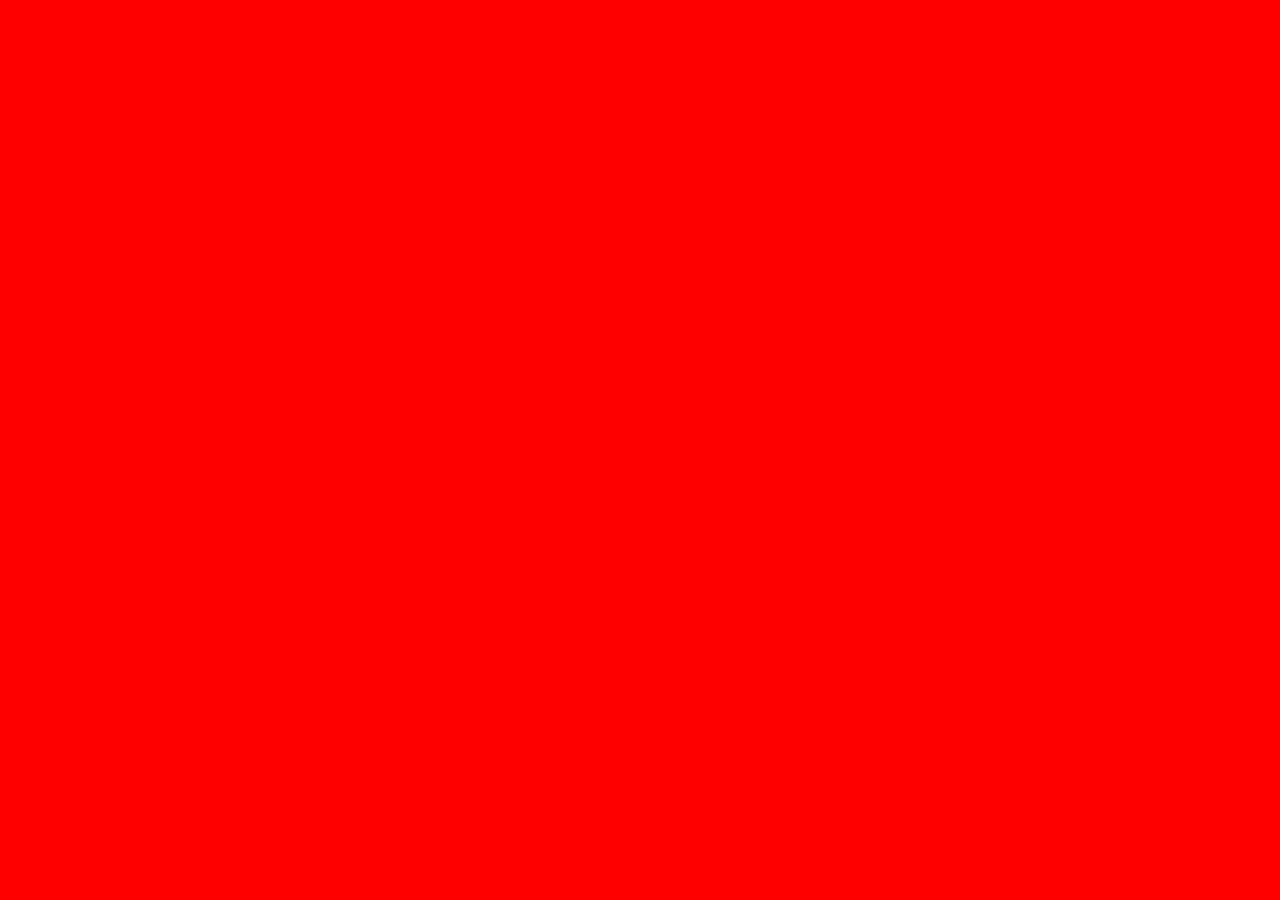
==== index.html @ bf5cf2c9 "Updates" ====
<html>
  <head>
    <meta charset="utf-8">
    <meta http-equiv="X-UA-Compatible" content="IE=edge">
    <meta name="viewport" content="width=device-width, initial-scale=1, minimal-ui">
    <title>Augmenting Masterpieces</title>

    <!-- Add to homescreen for Chrome on Android -->
    <meta name="mobile-web-app-capable" content="yes">
    <link rel="icon" sizes="196x196" href="images/touch/chrome-touch-icon-196x196.png">

    <!-- Add to homescreen for Safari on iOS -->
    <meta name="apple-mobile-web-app-capable" content="yes">
    <meta name="apple-mobile-web-app-status-bar-style" content="black">
    <meta name="apple-mobile-web-app-title" content="Web Starter Kit">

    <!-- Tile icon for Win8 (144x144 + tile color) -->
    <meta name="msapplication-TileImage" content="images/touch/ms-touch-icon-144x144-precomposed.png">
    <meta name="msapplication-TileColor" content="#3372DF">

    <!-- SEO: If your mobile URL is different from the desktop URL, add a canonical link to the desktop page https://developers.google.com/webmasters/smartphone-sites/feature-phones -->
    <!--
    <link rel="canonical" href="http://www.example.com/">
    -->

    <base href="/"></base>

    <!-- build:css styles/components/main.min.css -->
    <link rel="stylesheet" href="main.css">
    <!-- endbuild -->

  </head>
  <body ng-cloak ng-controller="AppCtrl as app" ng-app="cth">

    <!-- <header class="site-header">

class="container-fluid" ng-class="{'header-on-screen':app.showHeader}"


      <div class="navbar navbar-inverse navbar-static-top" role="navigation">
        <div class="container-fluid">
            <ul class="nav navbar-nav">
              
              <li ng-click="app.setFilter(tag.filter)" 
                  ng-repeat="tag in app.tags" 
                  ng-class="{active: tag.active}">
                  <a>{{tag.name}}</a>
              </li>

            </ul>
        </div>
      </div>
    
    </header> -->

    <main>
      <div ui-view autoscroll="false"></div>
    </main>

    <script src="vendor.js"></script>
    <script src="app.js"></script>

    <!-- build:js scripts/main.min.js -->

    <script>window.viewportUnitsBuggyfill.init();</script>

    <!-- endbuild -->


    <!-- Google Analytics: change UA-XXXXX-X to be your site's ID -->
    <script>
      (function(i,s,o,g,r,a,m){i['GoogleAnalyticsObject']=r;i[r]=i[r]||function(){
      (i[r].q=i[r].q||[]).push(arguments)},i[r].l=1*new Date();a=s.createElement(o),
      m=s.getElementsByTagName(o)[0];a.async=1;a.src=g;m.parentNode.insertBefore(a,m)
      })(window,document,'script','//www.google-analytics.com/analytics.js','ga');
      ga('create', 'UA-XXXXX-X');
      ga('send', 'pageview');
    </script>
  </body>
</html>
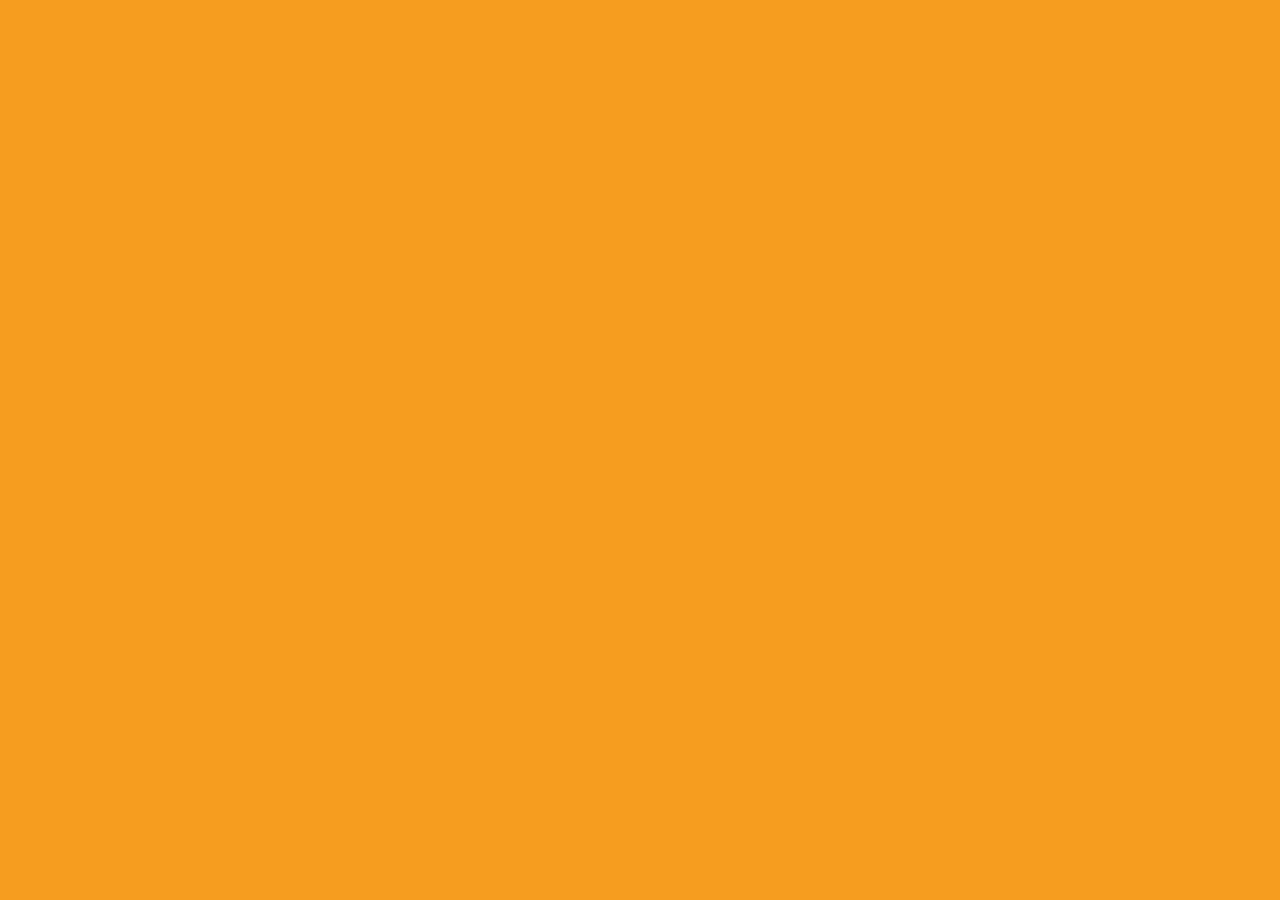
==== commit 6a19e10d: "Updates" ====
--- a/index.html
+++ b/index.html
@@ -32,27 +32,6 @@
   </head>
   <body ng-cloak ng-controller="AppCtrl as app" ng-app="cth">
 
-    <!-- <header class="site-header">
-
-class="container-fluid" ng-class="{'header-on-screen':app.showHeader}"
-
-
-      <div class="navbar navbar-inverse navbar-static-top" role="navigation">
-        <div class="container-fluid">
-            <ul class="nav navbar-nav">
-              
-              <li ng-click="app.setFilter(tag.filter)" 
-                  ng-repeat="tag in app.tags" 
-                  ng-class="{active: tag.active}">
-                  <a>{{tag.name}}</a>
-              </li>
-
-            </ul>
-        </div>
-      </div>
-    
-    </header> -->
-
     <main>
       <div ui-view autoscroll="false"></div>
     </main>
--- a/main.css
+++ b/main.css
@@ -0,0 +1 @@
+@font-face{font-family:misoregular;src:url(../fonts/miso-regular-webfont.eot);src:url(../fonts/miso-regular-webfont.eot?#iefix) format("embedded-opentype"),url(../fonts/miso-regular-webfont.woff2) format("woff2"),url(../fonts/miso-regular-webfont.woff) format("woff"),url(../fonts/miso-regular-webfont.ttf) format("truetype"),url(../fonts/miso-regular-webfont.svg#misoregular) format("svg");font-weight:400;font-style:normal}@font-face{font-family:deliciousroman;src:url(../fonts/delicious-roman-webfont.eot);src:url(../fonts/delicious-roman-webfont.eot?#iefix) format("embedded-opentype"),url(../fonts/delicious-roman-webfont.woff2) format("woff2"),url(../fonts/delicious-roman-webfont.woff) format("woff"),url(../fonts/delicious-roman-webfont.ttf) format("truetype"),url(../fonts/delicious-roman-webfont.svg#deliciousroman) format("svg");font-weight:400;font-style:normal}@font-face{font-family:misolight;src:url(../fonts/miso-light-webfont.eot);src:url(../fonts/miso-light-webfont.eot?#iefix) format("embedded-opentype"),url(../fonts/miso-light-webfont.woff2) format("woff2"),url(../fonts/miso-light-webfont.woff) format("woff"),url(../fonts/miso-light-webfont.ttf) format("truetype"),url(../fonts/miso-light-webfont.svg#misolight) format("svg");font-weight:400;font-style:normal}/*! normalize.css v3.0.1 | MIT License | git.io/normalize *//*! normalize.css v3.0.1 | MIT License | git.io/normalize */html{font-family:sans-serif;-ms-text-size-adjust:100%;-webkit-text-size-adjust:100%}body{margin:0}article,aside,details,figcaption,figure,footer,header,hgroup,main,nav,section,summary{display:block}audio,canvas,progress,video{display:inline-block;vertical-align:baseline}audio:not([controls]){display:none;height:0}[hidden],template{display:none}a{background:0 0}a:active,a:hover{outline:0}b,strong{font-weight:700}dfn{font-style:italic}h1{margin:.67em 0}mark{background:#ff0;color:#000}sub,sup{font-size:75%;line-height:0;position:relative;vertical-align:baseline}sup{top:-.5em}sub{bottom:-.25em}img{border:0}svg:not(:root){overflow:hidden}hr{-moz-box-sizing:content-box;box-sizing:content-box}pre{overflow:auto}code,kbd,pre,samp{font-size:1em}button,input,optgroup,select,textarea{color:inherit;font:inherit;margin:0}button{overflow:visible}button,select{text-transform:none}button,html input[type=button],input[type=reset],input[type=submit]{-webkit-appearance:button;cursor:pointer}button[disabled],html input[disabled]{cursor:default}button::-moz-focus-inner,input::-moz-focus-inner{border:0;padding:0}input[type=checkbox],input[type=radio]{box-sizing:border-box;padding:0}input[type=number]::-webkit-inner-spin-button,input[type=number]::-webkit-outer-spin-button{height:auto}input[type=search]::-webkit-search-cancel-button,input[type=search]::-webkit-search-decoration{-webkit-appearance:none}textarea{overflow:auto}optgroup{font-weight:700}table{border-collapse:collapse;border-spacing:0}td,th{padding:0}@media print{*{text-shadow:none!important;color:#000!important;background:0 0!important;box-shadow:none!important}a,a:visited{text-decoration:underline}a[href]:after{content:" (" attr(href) ")"}abbr[title]:after{content:" (" attr(title) ")"}a[href^="javascript:"]:after,a[href^="#"]:after{content:""}blockquote,pre{border:1px solid #999;page-break-inside:avoid}thead{display:table-header-group}img,tr{page-break-inside:avoid}img{max-width:100%!important}h2,h3,p{orphans:3;widows:3}h2,h3{page-break-after:avoid}select{background:#fff!important}.navbar{display:none}.table td,.table th{background-color:#fff!important}.btn>.caret,.dropup>.btn>.caret{border-top-color:#000!important}.label{border:1px solid #000}.table{border-collapse:collapse!important}.table-bordered td,.table-bordered th{border:1px solid #ddd!important}}@font-face{font-family:'Glyphicons Halflings';src:url(../fonts/bootstrap/glyphicons-halflings-regular.eot);src:url(../fonts/bootstrap/glyphicons-halflings-regular.eot?#iefix) format("embedded-opentype"),url(../fonts/bootstrap/glyphicons-halflings-regular.woff) format("woff"),url(../fonts/bootstrap/glyphicons-halflings-regular.ttf) format("truetype"),url(../fonts/bootstrap/glyphicons-halflings-regular.svg#glyphicons_halflingsregular) format("svg")}.glyphicon{position:relative;top:1px;display:inline-block;font-family:'Glyphicons Halflings';font-style:normal;font-weight:400;line-height:1;-webkit-font-smoothing:antialiased;-moz-osx-font-smoothing:grayscale}.glyphicon-asterisk:before{content:"\2a"}.glyphicon-plus:before{content:"\2b"}.glyphicon-euro:before{content:"\20ac"}.glyphicon-minus:before{content:"\2212"}.glyphicon-cloud:before{content:"\2601"}.glyphicon-envelope:before{content:"\2709"}.glyphicon-pencil:before{content:"\270f"}.glyphicon-glass:before{content:"\e001"}.glyphicon-music:before{content:"\e002"}.glyphicon-search:before{content:"\e003"}.glyphicon-heart:before{content:"\e005"}.glyphicon-star:before{content:"\e006"}.glyphicon-star-empty:before{content:"\e007"}.glyphicon-user:before{content:"\e008"}.glyphicon-film:before{content:"\e009"}.glyphicon-th-large:before{content:"\e010"}.glyphicon-th:before{content:"\e011"}.glyphicon-th-list:before{content:"\e012"}.glyphicon-ok:before{content:"\e013"}.glyphicon-remove:before{content:"\e014"}.glyphicon-zoom-in:before{content:"\e015"}.glyphicon-zoom-out:before{content:"\e016"}.glyphicon-off:before{content:"\e017"}.glyphicon-signal:before{content:"\e018"}.glyphicon-cog:before{content:"\e019"}.glyphicon-trash:before{content:"\e020"}.glyphicon-home:before{content:"\e021"}.glyphicon-file:before{content:"\e022"}.glyphicon-time:before{content:"\e023"}.glyphicon-road:before{content:"\e024"}.glyphicon-download-alt:before{content:"\e025"}.glyphicon-download:before{content:"\e026"}.glyphicon-upload:before{content:"\e027"}.glyphicon-inbox:before{content:"\e028"}.glyphicon-play-circle:before{content:"\e029"}.glyphicon-repeat:before{content:"\e030"}.glyphicon-refresh:before{content:"\e031"}.glyphicon-list-alt:before{content:"\e032"}.glyphicon-lock:before{content:"\e033"}.glyphicon-flag:before{content:"\e034"}.glyphicon-headphones:before{content:"\e035"}.glyphicon-volume-off:before{content:"\e036"}.glyphicon-volume-down:before{content:"\e037"}.glyphicon-volume-up:before{content:"\e038"}.glyphicon-qrcode:before{content:"\e039"}.glyphicon-barcode:before{content:"\e040"}.glyphicon-tag:before{content:"\e041"}.glyphicon-tags:before{content:"\e042"}.glyphicon-book:before{content:"\e043"}.glyphicon-bookmark:before{content:"\e044"}.glyphicon-print:before{content:"\e045"}.glyphicon-camera:before{content:"\e046"}.glyphicon-font:before{content:"\e047"}.glyphicon-bold:before{content:"\e048"}.glyphicon-italic:before{content:"\e049"}.glyphicon-text-height:before{content:"\e050"}.glyphicon-text-width:before{content:"\e051"}.glyphicon-align-left:before{content:"\e052"}.glyphicon-align-center:before{content:"\e053"}.glyphicon-align-right:before{content:"\e054"}.glyphicon-align-justify:before{content:"\e055"}.glyphicon-list:before{content:"\e056"}.glyphicon-indent-left:before{content:"\e057"}.glyphicon-indent-right:before{content:"\e058"}.glyphicon-facetime-video:before{content:"\e059"}.glyphicon-picture:before{content:"\e060"}.glyphicon-map-marker:before{content:"\e062"}.glyphicon-adjust:before{content:"\e063"}.glyphicon-tint:before{content:"\e064"}.glyphicon-edit:before{content:"\e065"}.glyphicon-share:before{content:"\e066"}.glyphicon-check:before{content:"\e067"}.glyphicon-move:before{content:"\e068"}.glyphicon-step-backward:before{content:"\e069"}.glyphicon-fast-backward:before{content:"\e070"}.glyphicon-backward:before{content:"\e071"}.glyphicon-play:before{content:"\e072"}.glyphicon-pause:before{content:"\e073"}.glyphicon-stop:before{content:"\e074"}.glyphicon-forward:before{content:"\e075"}.glyphicon-fast-forward:before{content:"\e076"}.glyphicon-step-forward:before{content:"\e077"}.glyphicon-eject:before{content:"\e078"}.glyphicon-chevron-left:before{content:"\e079"}.glyphicon-chevron-right:before{content:"\e080"}.glyphicon-plus-sign:before{content:"\e081"}.glyphicon-minus-sign:before{content:"\e082"}.glyphicon-remove-sign:before{content:"\e083"}.glyphicon-ok-sign:before{content:"\e084"}.glyphicon-question-sign:before{content:"\e085"}.glyphicon-info-sign:before{content:"\e086"}.glyphicon-screenshot:before{content:"\e087"}.glyphicon-remove-circle:before{content:"\e088"}.glyphicon-ok-circle:before{content:"\e089"}.glyphicon-ban-circle:before{content:"\e090"}.glyphicon-arrow-left:before{content:"\e091"}.glyphicon-arrow-right:before{content:"\e092"}.glyphicon-arrow-up:before{content:"\e093"}.glyphicon-arrow-down:before{content:"\e094"}.glyphicon-share-alt:before{content:"\e095"}.glyphicon-resize-full:before{content:"\e096"}.glyphicon-resize-small:before{content:"\e097"}.glyphicon-exclamation-sign:before{content:"\e101"}.glyphicon-gift:before{content:"\e102"}.glyphicon-leaf:before{content:"\e103"}.glyphicon-fire:before{content:"\e104"}.glyphicon-eye-open:before{content:"\e105"}.glyphicon-eye-close:before{content:"\e106"}.glyphicon-warning-sign:before{content:"\e107"}.glyphicon-plane:before{content:"\e108"}.glyphicon-calendar:before{content:"\e109"}.glyphicon-random:before{content:"\e110"}.glyphicon-comment:before{content:"\e111"}.glyphicon-magnet:before{content:"\e112"}.glyphicon-chevron-up:before{content:"\e113"}.glyphicon-chevron-down:before{content:"\e114"}.glyphicon-retweet:before{content:"\e115"}.glyphicon-shopping-cart:before{content:"\e116"}.glyphicon-folder-close:before{content:"\e117"}.glyphicon-folder-open:before{content:"\e118"}.glyphicon-resize-vertical:before{content:"\e119"}.glyphicon-resize-horizontal:before{content:"\e120"}.glyphicon-hdd:before{content:"\e121"}.glyphicon-bullhorn:before{content:"\e122"}.glyphicon-bell:before{content:"\e123"}.glyphicon-certificate:before{content:"\e124"}.glyphicon-thumbs-up:before{content:"\e125"}.glyphicon-thumbs-down:before{content:"\e126"}.glyphicon-hand-right:before{content:"\e127"}.glyphicon-hand-left:before{content:"\e128"}.glyphicon-hand-up:before{content:"\e129"}.glyphicon-hand-down:before{content:"\e130"}.glyphicon-circle-arrow-right:before{content:"\e131"}.glyphicon-circle-arrow-left:before{content:"\e132"}.glyphicon-circle-arrow-up:before{content:"\e133"}.glyphicon-circle-arrow-down:before{content:"\e134"}.glyphicon-globe:before{content:"\e135"}.glyphicon-wrench:before{content:"\e136"}.glyphicon-tasks:before{content:"\e137"}.glyphicon-filter:before{content:"\e138"}.glyphicon-briefcase:before{content:"\e139"}.glyphicon-fullscreen:before{content:"\e140"}.glyphicon-dashboard:before{content:"\e141"}.glyphicon-paperclip:before{content:"\e142"}.glyphicon-heart-empty:before{content:"\e143"}.glyphicon-link:before{content:"\e144"}.glyphicon-phone:before{content:"\e145"}.glyphicon-pushpin:before{content:"\e146"}.glyphicon-usd:before{content:"\e148"}.glyphicon-gbp:before{content:"\e149"}.glyphicon-sort:before{content:"\e150"}.glyphicon-sort-by-alphabet:before{content:"\e151"}.glyphicon-sort-by-alphabet-alt:before{content:"\e152"}.glyphicon-sort-by-order:before{content:"\e153"}.glyphicon-sort-by-order-alt:before{content:"\e154"}.glyphicon-sort-by-attributes:before{content:"\e155"}.glyphicon-sort-by-attributes-alt:before{content:"\e156"}.glyphicon-unchecked:before{content:"\e157"}.glyphicon-expand:before{content:"\e158"}.glyphicon-collapse-down:before{content:"\e159"}.glyphicon-collapse-up:before{content:"\e160"}.glyphicon-log-in:before{content:"\e161"}.glyphicon-flash:before{content:"\e162"}.glyphicon-log-out:before{content:"\e163"}.glyphicon-new-window:before{content:"\e164"}.glyphicon-record:before{content:"\e165"}.glyphicon-save:before{content:"\e166"}.glyphicon-open:before{content:"\e167"}.glyphicon-saved:before{content:"\e168"}.glyphicon-import:before{content:"\e169"}.glyphicon-export:before{content:"\e170"}.glyphicon-send:before{content:"\e171"}.glyphicon-floppy-disk:before{content:"\e172"}.glyphicon-floppy-saved:before{content:"\e173"}.glyphicon-floppy-remove:before{content:"\e174"}.glyphicon-floppy-save:before{content:"\e175"}.glyphicon-floppy-open:before{content:"\e176"}.glyphicon-credit-card:before{content:"\e177"}.glyphicon-transfer:before{content:"\e178"}.glyphicon-cutlery:before{content:"\e179"}.glyphicon-header:before{content:"\e180"}.glyphicon-compressed:before{content:"\e181"}.glyphicon-earphone:before{content:"\e182"}.glyphicon-phone-alt:before{content:"\e183"}.glyphicon-tower:before{content:"\e184"}.glyphicon-stats:before{content:"\e185"}.glyphicon-sd-video:before{content:"\e186"}.glyphicon-hd-video:before{content:"\e187"}.glyphicon-subtitles:before{content:"\e188"}.glyphicon-sound-stereo:before{content:"\e189"}.glyphicon-sound-dolby:before{content:"\e190"}.glyphicon-sound-5-1:before{content:"\e191"}.glyphicon-sound-6-1:before{content:"\e192"}.glyphicon-sound-7-1:before{content:"\e193"}.glyphicon-copyright-mark:before{content:"\e194"}.glyphicon-registration-mark:before{content:"\e195"}.glyphicon-cloud-download:before{content:"\e197"}.glyphicon-cloud-upload:before{content:"\e198"}.glyphicon-tree-conifer:before{content:"\e199"}.glyphicon-tree-deciduous:before{content:"\e200"}*,:after,:before{-webkit-box-sizing:border-box;-moz-box-sizing:border-box;box-sizing:border-box}html{font-size:10px;-webkit-tap-highlight-color:transparent}body{font-family:"Helvetica Neue",Helvetica,Arial,sans-serif;font-size:14px;line-height:1.6;color:#333}button,input,select,textarea{font-family:inherit;font-size:inherit;line-height:inherit}a{text-decoration:none}a:focus,a:hover{color:#2a6496;text-decoration:underline}a:focus{outline:dotted thin;outline:-webkit-focus-ring-color auto 5px;outline-offset:-2px}figure{margin:0}img{vertical-align:middle}.img-responsive{display:block;max-width:100%;height:auto}.img-rounded{border-radius:6px}.img-thumbnail{padding:4px;line-height:1.6;background-color:#fff;border:1px solid #ddd;border-radius:4px;-webkit-transition:all .2s ease-in-out;-o-transition:all .2s ease-in-out;transition:all .2s ease-in-out;display:inline-block;max-width:100%;height:auto}.img-circle{border-radius:50%}hr{margin-top:22px;margin-bottom:22px;border:0;border-top:1px solid #eee}.sr-only{position:absolute;width:1px;height:1px;margin:-1px;padding:0;overflow:hidden;clip:rect(0,0,0,0);border:0}.sr-only-focusable:active,.sr-only-focusable:focus{position:static;width:auto;height:auto;margin:0;overflow:visible;clip:auto}.h1,.h2,.h3,.h4,.h5,.h6,h1,h2,h3,h4,h5,h6{font-family:inherit;font-weight:500;line-height:1.1;color:inherit}.h1 .small,.h1 small,.h2 .small,.h2 small,.h3 .small,.h3 small,.h4 .small,.h4 small,.h5 .small,.h5 small,.h6 .small,.h6 small,h1 .small,h1 small,h2 .small,h2 small,h3 .small,h3 small,h4 .small,h4 small,h5 .small,h5 small,h6 .small,h6 small{font-weight:400;line-height:1;color:#777}.h1,.h2,.h3,h1,h2,h3{margin-top:22px;margin-bottom:11px}.h1 .small,.h1 small,.h2 .small,.h2 small,.h3 .small,.h3 small,h1 .small,h1 small,h2 .small,h2 small,h3 .small,h3 small{font-size:65%}.h4,.h5,.h6,h4,h5,h6{margin-top:11px;margin-bottom:11px}.h4 .small,.h4 small,.h5 .small,.h5 small,.h6 .small,.h6 small,h4 .small,h4 small,h5 .small,h5 small,h6 .small,h6 small{font-size:75%}.h1,h1{font-size:36px}.h2,h2{font-size:30px}.h3,h3{font-size:24px}.h4,h4{font-size:18px}.h5,h5{font-size:14px}.h6,h6{font-size:12px}p{margin:0 0 11px}.lead{margin-bottom:22px;font-size:16px;font-weight:300;line-height:1.4}@media (min-width:768px){.lead{font-size:21px}}.small,small{font-size:85%}cite{font-style:normal}.mark,mark{background-color:#fcf8e3;padding:.2em}.text-left{text-align:left}.text-right{text-align:right}.text-center{text-align:center}.text-justify{text-align:justify}.text-nowrap{white-space:nowrap}.text-lowercase{text-transform:lowercase}.text-uppercase{text-transform:uppercase}.text-capitalize{text-transform:capitalize}.text-muted{color:#777}.text-primary{color:#428bca}a.text-primary:hover{color:#3071a9}.text-success{color:#3c763d}a.text-success:hover{color:#2b542c}.text-info{color:#31708f}a.text-info:hover{color:#245269}.text-warning{color:#8a6d3b}a.text-warning:hover{color:#66512c}.text-danger{color:#a94442}a.text-danger:hover{color:#843534}.bg-primary{color:#fff;background-color:#428bca}a.bg-primary:hover{background-color:#3071a9}.bg-success{background-color:#dff0d8}a.bg-success:hover{background-color:#c1e2b3}.bg-info{background-color:#d9edf7}a.bg-info:hover{background-color:#afd9ee}.bg-warning{background-color:#fcf8e3}a.bg-warning:hover{background-color:#f7ecb5}.bg-danger{background-color:#f2dede}a.bg-danger:hover{background-color:#e4b9b9}.page-header{padding-bottom:10px;margin:44px 0 22px;border-bottom:1px solid #eee}ol,ul{margin-top:0;margin-bottom:11px}ol ol,ol ul,ul ol,ul ul{margin-bottom:0}.list-inline,.list-unstyled{padding-left:0;list-style:none}.list-inline{margin-left:-5px}.list-inline>li{display:inline-block;padding-left:5px;padding-right:5px}dl{margin-top:0;margin-bottom:22px}dd,dt{line-height:1.6}dt{font-weight:700}dd{margin-left:0}.dl-horizontal dd:after,.dl-horizontal dd:before{content:" ";display:table}.dl-horizontal dd:after{clear:both}@media (min-width:0){.dl-horizontal dt{float:left;width:160px;clear:left;text-align:right;overflow:hidden;text-overflow:ellipsis;white-space:nowrap}.dl-horizontal dd{margin-left:180px}}abbr[data-original-title],abbr[title]{cursor:help;border-bottom:1px dotted #777}.initialism{font-size:90%;text-transform:uppercase}blockquote{padding:11px 22px;margin:0 0 22px;font-size:17.5px;border-left:5px solid #eee}blockquote ol:last-child,blockquote p:last-child,blockquote ul:last-child{margin-bottom:0}blockquote .small,blockquote footer,blockquote small{display:block;font-size:80%;line-height:1.6;color:#777}blockquote .small:before,blockquote footer:before,blockquote small:before{content:'\2014 \00A0'}.blockquote-reverse,blockquote.pull-right{padding-right:15px;padding-left:0;border-right:5px solid #eee;border-left:0;text-align:right}.blockquote-reverse .small:before,.blockquote-reverse footer:before,.blockquote-reverse small:before,blockquote.pull-right .small:before,blockquote.pull-right footer:before,blockquote.pull-right small:before{content:''}.blockquote-reverse .small:after,.blockquote-reverse footer:after,.blockquote-reverse small:after,blockquote.pull-right .small:after,blockquote.pull-right footer:after,blockquote.pull-right small:after{content:'\00A0 \2014'}blockquote:after,blockquote:before{content:""}address{margin-bottom:22px;font-style:normal;line-height:1.6}code,kbd,pre,samp{font-family:Menlo,Monaco,Consolas,"Courier New",monospace}code{padding:2px 4px;font-size:90%;color:#c7254e;background-color:#f9f2f4;border-radius:4px}kbd{padding:2px 4px;font-size:90%;color:#fff;background-color:#333;border-radius:3px;box-shadow:inset 0 -1px 0 rgba(0,0,0,.25)}kbd kbd{padding:0;font-size:100%;box-shadow:none}pre{display:block;padding:10.5px;margin:0 0 11px;font-size:13px;line-height:1.6;word-break:break-all;word-wrap:break-word;color:#333;background-color:#f5f5f5;border:1px solid #ccc;border-radius:4px}pre code{padding:0;font-size:inherit;color:inherit;white-space:pre-wrap;background-color:transparent;border-radius:0}.pre-scrollable{max-height:340px;overflow-y:scroll}.container{margin-right:auto;margin-left:auto;padding-left:15px;padding-right:15px}.container:after,.container:before{content:" ";display:table}.container:after{clear:both}@media (min-width:768px){.container{width:750px}}@media (min-width:992px){.container{width:970px}}@media (min-width:1200px){.container{width:1170px}}.container-fluid{margin-right:auto;margin-left:auto;padding-left:15px;padding-right:15px}.container-fluid:after,.container-fluid:before{content:" ";display:table}.container-fluid:after{clear:both}.row{margin-left:-15px;margin-right:-15px}.row:after,.row:before{content:" ";display:table}.row:after{clear:both}.col-lg-1,.col-lg-10,.col-lg-11,.col-lg-12,.col-lg-2,.col-lg-3,.col-lg-4,.col-lg-5,.col-lg-6,.col-lg-7,.col-lg-8,.col-lg-9,.col-md-1,.col-md-10,.col-md-11,.col-md-12,.col-md-2,.col-md-3,.col-md-4,.col-md-5,.col-md-6,.col-md-7,.col-md-8,.col-md-9,.col-sm-1,.col-sm-10,.col-sm-11,.col-sm-12,.col-sm-2,.col-sm-3,.col-sm-4,.col-sm-5,.col-sm-6,.col-sm-7,.col-sm-8,.col-sm-9,.col-xs-1,.col-xs-10,.col-xs-11,.col-xs-12,.col-xs-2,.col-xs-3,.col-xs-4,.col-xs-5,.col-xs-6,.col-xs-7,.col-xs-8,.col-xs-9{position:relative;min-height:1px;padding-left:15px;padding-right:15px}.col-xs-1,.col-xs-10,.col-xs-11,.col-xs-12,.col-xs-2,.col-xs-3,.col-xs-4,.col-xs-5,.col-xs-6,.col-xs-7,.col-xs-8,.col-xs-9{float:left}.col-xs-1{width:8.33333%}.col-xs-2{width:16.66667%}.col-xs-3{width:25%}.col-xs-4{width:33.33333%}.col-xs-5{width:41.66667%}.col-xs-6{width:50%}.col-xs-7{width:58.33333%}.col-xs-8{width:66.66667%}.col-xs-9{width:75%}.col-xs-10{width:83.33333%}.col-xs-11{width:91.66667%}.col-xs-12{width:100%}.col-xs-pull-0{right:auto}.col-xs-pull-1{right:8.33333%}.col-xs-pull-2{right:16.66667%}.col-xs-pull-3{right:25%}.col-xs-pull-4{right:33.33333%}.col-xs-pull-5{right:41.66667%}.col-xs-pull-6{right:50%}.col-xs-pull-7{right:58.33333%}.col-xs-pull-8{right:66.66667%}.col-xs-pull-9{right:75%}.col-xs-pull-10{right:83.33333%}.col-xs-pull-11{right:91.66667%}.col-xs-pull-12{right:100%}.col-xs-push-0{left:auto}.col-xs-push-1{left:8.33333%}.col-xs-push-2{left:16.66667%}.col-xs-push-3{left:25%}.col-xs-push-4{left:33.33333%}.col-xs-push-5{left:41.66667%}.col-xs-push-6{left:50%}.col-xs-push-7{left:58.33333%}.col-xs-push-8{left:66.66667%}.col-xs-push-9{left:75%}.col-xs-push-10{left:83.33333%}.col-xs-push-11{left:91.66667%}.col-xs-push-12{left:100%}.col-xs-offset-0{margin-left:0}.col-xs-offset-1{margin-left:8.33333%}.col-xs-offset-2{margin-left:16.66667%}.col-xs-offset-3{margin-left:25%}.col-xs-offset-4{margin-left:33.33333%}.col-xs-offset-5{margin-left:41.66667%}.col-xs-offset-6{margin-left:50%}.col-xs-offset-7{margin-left:58.33333%}.col-xs-offset-8{margin-left:66.66667%}.col-xs-offset-9{margin-left:75%}.col-xs-offset-10{margin-left:83.33333%}.col-xs-offset-11{margin-left:91.66667%}.col-xs-offset-12{margin-left:100%}@media (min-width:768px){.col-sm-1,.col-sm-10,.col-sm-11,.col-sm-12,.col-sm-2,.col-sm-3,.col-sm-4,.col-sm-5,.col-sm-6,.col-sm-7,.col-sm-8,.col-sm-9{float:left}.col-sm-1{width:8.33333%}.col-sm-2{width:16.66667%}.col-sm-3{width:25%}.col-sm-4{width:33.33333%}.col-sm-5{width:41.66667%}.col-sm-6{width:50%}.col-sm-7{width:58.33333%}.col-sm-8{width:66.66667%}.col-sm-9{width:75%}.col-sm-10{width:83.33333%}.col-sm-11{width:91.66667%}.col-sm-12{width:100%}.col-sm-pull-0{right:auto}.col-sm-pull-1{right:8.33333%}.col-sm-pull-2{right:16.66667%}.col-sm-pull-3{right:25%}.col-sm-pull-4{right:33.33333%}.col-sm-pull-5{right:41.66667%}.col-sm-pull-6{right:50%}.col-sm-pull-7{right:58.33333%}.col-sm-pull-8{right:66.66667%}.col-sm-pull-9{right:75%}.col-sm-pull-10{right:83.33333%}.col-sm-pull-11{right:91.66667%}.col-sm-pull-12{right:100%}.col-sm-push-0{left:auto}.col-sm-push-1{left:8.33333%}.col-sm-push-2{left:16.66667%}.col-sm-push-3{left:25%}.col-sm-push-4{left:33.33333%}.col-sm-push-5{left:41.66667%}.col-sm-push-6{left:50%}.col-sm-push-7{left:58.33333%}.col-sm-push-8{left:66.66667%}.col-sm-push-9{left:75%}.col-sm-push-10{left:83.33333%}.col-sm-push-11{left:91.66667%}.col-sm-push-12{left:100%}.col-sm-offset-0{margin-left:0}.col-sm-offset-1{margin-left:8.33333%}.col-sm-offset-2{margin-left:16.66667%}.col-sm-offset-3{margin-left:25%}.col-sm-offset-4{margin-left:33.33333%}.col-sm-offset-5{margin-left:41.66667%}.col-sm-offset-6{margin-left:50%}.col-sm-offset-7{margin-left:58.33333%}.col-sm-offset-8{margin-left:66.66667%}.col-sm-offset-9{margin-left:75%}.col-sm-offset-10{margin-left:83.33333%}.col-sm-offset-11{margin-left:91.66667%}.col-sm-offset-12{margin-left:100%}}@media (min-width:992px){.col-md-1,.col-md-10,.col-md-11,.col-md-12,.col-md-2,.col-md-3,.col-md-4,.col-md-5,.col-md-6,.col-md-7,.col-md-8,.col-md-9{float:left}.col-md-1{width:8.33333%}.col-md-2{width:16.66667%}.col-md-3{width:25%}.col-md-4{width:33.33333%}.col-md-5{width:41.66667%}.col-md-6{width:50%}.col-md-7{width:58.33333%}.col-md-8{width:66.66667%}.col-md-9{width:75%}.col-md-10{width:83.33333%}.col-md-11{width:91.66667%}.col-md-12{width:100%}.col-md-pull-0{right:auto}.col-md-pull-1{right:8.33333%}.col-md-pull-2{right:16.66667%}.col-md-pull-3{right:25%}.col-md-pull-4{right:33.33333%}.col-md-pull-5{right:41.66667%}.col-md-pull-6{right:50%}.col-md-pull-7{right:58.33333%}.col-md-pull-8{right:66.66667%}.col-md-pull-9{right:75%}.col-md-pull-10{right:83.33333%}.col-md-pull-11{right:91.66667%}.col-md-pull-12{right:100%}.col-md-push-0{left:auto}.col-md-push-1{left:8.33333%}.col-md-push-2{left:16.66667%}.col-md-push-3{left:25%}.col-md-push-4{left:33.33333%}.col-md-push-5{left:41.66667%}.col-md-push-6{left:50%}.col-md-push-7{left:58.33333%}.col-md-push-8{left:66.66667%}.col-md-push-9{left:75%}.col-md-push-10{left:83.33333%}.col-md-push-11{left:91.66667%}.col-md-push-12{left:100%}.col-md-offset-0{margin-left:0}.col-md-offset-1{margin-left:8.33333%}.col-md-offset-2{margin-left:16.66667%}.col-md-offset-3{margin-left:25%}.col-md-offset-4{margin-left:33.33333%}.col-md-offset-5{margin-left:41.66667%}.col-md-offset-6{margin-left:50%}.col-md-offset-7{margin-left:58.33333%}.col-md-offset-8{margin-left:66.66667%}.col-md-offset-9{margin-left:75%}.col-md-offset-10{margin-left:83.33333%}.col-md-offset-11{margin-left:91.66667%}.col-md-offset-12{margin-left:100%}}@media (min-width:1200px){.col-lg-1,.col-lg-10,.col-lg-11,.col-lg-12,.col-lg-2,.col-lg-3,.col-lg-4,.col-lg-5,.col-lg-6,.col-lg-7,.col-lg-8,.col-lg-9{float:left}.col-lg-1{width:8.33333%}.col-lg-2{width:16.66667%}.col-lg-3{width:25%}.col-lg-4{width:33.33333%}.col-lg-5{width:41.66667%}.col-lg-6{width:50%}.col-lg-7{width:58.33333%}.col-lg-8{width:66.66667%}.col-lg-9{width:75%}.col-lg-10{width:83.33333%}.col-lg-11{width:91.66667%}.col-lg-12{width:100%}.col-lg-pull-0{right:auto}.col-lg-pull-1{right:8.33333%}.col-lg-pull-2{right:16.66667%}.col-lg-pull-3{right:25%}.col-lg-pull-4{right:33.33333%}.col-lg-pull-5{right:41.66667%}.col-lg-pull-6{right:50%}.col-lg-pull-7{right:58.33333%}.col-lg-pull-8{right:66.66667%}.col-lg-pull-9{right:75%}.col-lg-pull-10{right:83.33333%}.col-lg-pull-11{right:91.66667%}.col-lg-pull-12{right:100%}.col-lg-push-0{left:auto}.col-lg-push-1{left:8.33333%}.col-lg-push-2{left:16.66667%}.col-lg-push-3{left:25%}.col-lg-push-4{left:33.33333%}.col-lg-push-5{left:41.66667%}.col-lg-push-6{left:50%}.col-lg-push-7{left:58.33333%}.col-lg-push-8{left:66.66667%}.col-lg-push-9{left:75%}.col-lg-push-10{left:83.33333%}.col-lg-push-11{left:91.66667%}.col-lg-push-12{left:100%}.col-lg-offset-0{margin-left:0}.col-lg-offset-1{margin-left:8.33333%}.col-lg-offset-2{margin-left:16.66667%}.col-lg-offset-3{margin-left:25%}.col-lg-offset-4{margin-left:33.33333%}.col-lg-offset-5{margin-left:41.66667%}.col-lg-offset-6{margin-left:50%}.col-lg-offset-7{margin-left:58.33333%}.col-lg-offset-8{margin-left:66.66667%}.col-lg-offset-9{margin-left:75%}.col-lg-offset-10{margin-left:83.33333%}.col-lg-offset-11{margin-left:91.66667%}.col-lg-offset-12{margin-left:100%}}table{background-color:transparent}th{text-align:left}.table{width:100%;max-width:100%;margin-bottom:22px}.table>tbody>tr>td,.table>tbody>tr>th,.table>tfoot>tr>td,.table>tfoot>tr>th,.table>thead>tr>td,.table>thead>tr>th{padding:8px;line-height:1.6;vertical-align:top;border-top:1px solid #ddd}.table>thead>tr>th{vertical-align:bottom;border-bottom:2px solid #ddd}.table>caption+thead>tr:first-child>td,.table>caption+thead>tr:first-child>th,.table>colgroup+thead>tr:first-child>td,.table>colgroup+thead>tr:first-child>th,.table>thead:first-child>tr:first-child>td,.table>thead:first-child>tr:first-child>th{border-top:0}.table>tbody+tbody{border-top:2px solid #ddd}.table .table{background-color:#fff}.table-condensed>tbody>tr>td,.table-condensed>tbody>tr>th,.table-condensed>tfoot>tr>td,.table-condensed>tfoot>tr>th,.table-condensed>thead>tr>td,.table-condensed>thead>tr>th{padding:5px}.table-bordered,.table-bordered>tbody>tr>td,.table-bordered>tbody>tr>th,.table-bordered>tfoot>tr>td,.table-bordered>tfoot>tr>th,.table-bordered>thead>tr>td,.table-bordered>thead>tr>th{border:1px solid #ddd}.table-bordered>thead>tr>td,.table-bordered>thead>tr>th{border-bottom-width:2px}.table-striped>tbody>tr:nth-child(odd)>td,.table-striped>tbody>tr:nth-child(odd)>th{background-color:#f9f9f9}.table-hover>tbody>tr:hover>td,.table-hover>tbody>tr:hover>th{background-color:#f5f5f5}table col[class*=col-]{position:static;float:none;display:table-column}table td[class*=col-],table th[class*=col-]{position:static;float:none;display:table-cell}.table>tbody>tr.active>td,.table>tbody>tr.active>th,.table>tbody>tr>td.active,.table>tbody>tr>th.active,.table>tfoot>tr.active>td,.table>tfoot>tr.active>th,.table>tfoot>tr>td.active,.table>tfoot>tr>th.active,.table>thead>tr.active>td,.table>thead>tr.active>th,.table>thead>tr>td.active,.table>thead>tr>th.active{background-color:#f5f5f5}.table-hover>tbody>tr.active:hover>td,.table-hover>tbody>tr.active:hover>th,.table-hover>tbody>tr:hover>.active,.table-hover>tbody>tr>td.active:hover,.table-hover>tbody>tr>th.active:hover{background-color:#e8e8e8}.table>tbody>tr.success>td,.table>tbody>tr.success>th,.table>tbody>tr>td.success,.table>tbody>tr>th.success,.table>tfoot>tr.success>td,.table>tfoot>tr.success>th,.table>tfoot>tr>td.success,.table>tfoot>tr>th.success,.table>thead>tr.success>td,.table>thead>tr.success>th,.table>thead>tr>td.success,.table>thead>tr>th.success{background-color:#dff0d8}.table-hover>tbody>tr.success:hover>td,.table-hover>tbody>tr.success:hover>th,.table-hover>tbody>tr:hover>.success,.table-hover>tbody>tr>td.success:hover,.table-hover>tbody>tr>th.success:hover{background-color:#d0e9c6}.table>tbody>tr.info>td,.table>tbody>tr.info>th,.table>tbody>tr>td.info,.table>tbody>tr>th.info,.table>tfoot>tr.info>td,.table>tfoot>tr.info>th,.table>tfoot>tr>td.info,.table>tfoot>tr>th.info,.table>thead>tr.info>td,.table>thead>tr.info>th,.table>thead>tr>td.info,.table>thead>tr>th.info{background-color:#d9edf7}.table-hover>tbody>tr.info:hover>td,.table-hover>tbody>tr.info:hover>th,.table-hover>tbody>tr:hover>.info,.table-hover>tbody>tr>td.info:hover,.table-hover>tbody>tr>th.info:hover{background-color:#c4e3f3}.table>tbody>tr.warning>td,.table>tbody>tr.warning>th,.table>tbody>tr>td.warning,.table>tbody>tr>th.warning,.table>tfoot>tr.warning>td,.table>tfoot>tr.warning>th,.table>tfoot>tr>td.warning,.table>tfoot>tr>th.warning,.table>thead>tr.warning>td,.table>thead>tr.warning>th,.table>thead>tr>td.warning,.table>thead>tr>th.warning{background-color:#fcf8e3}.table-hover>tbody>tr.warning:hover>td,.table-hover>tbody>tr.warning:hover>th,.table-hover>tbody>tr:hover>.warning,.table-hover>tbody>tr>td.warning:hover,.table-hover>tbody>tr>th.warning:hover{background-color:#faf2cc}.table>tbody>tr.danger>td,.table>tbody>tr.danger>th,.table>tbody>tr>td.danger,.table>tbody>tr>th.danger,.table>tfoot>tr.danger>td,.table>tfoot>tr.danger>th,.table>tfoot>tr>td.danger,.table>tfoot>tr>th.danger,.table>thead>tr.danger>td,.table>thead>tr.danger>th,.table>thead>tr>td.danger,.table>thead>tr>th.danger{background-color:#f2dede}.table-hover>tbody>tr.danger:hover>td,.table-hover>tbody>tr.danger:hover>th,.table-hover>tbody>tr:hover>.danger,.table-hover>tbody>tr>td.danger:hover,.table-hover>tbody>tr>th.danger:hover{background-color:#ebcccc}@media screen and (max-width:767px){.table-responsive{width:100%;margin-bottom:16.5px;overflow-y:hidden;overflow-x:auto;-ms-overflow-style:-ms-autohiding-scrollbar;border:1px solid #ddd;-webkit-overflow-scrolling:touch}.table-responsive>.table{margin-bottom:0}.table-responsive>.table>tbody>tr>td,.table-responsive>.table>tbody>tr>th,.table-responsive>.table>tfoot>tr>td,.table-responsive>.table>tfoot>tr>th,.table-responsive>.table>thead>tr>td,.table-responsive>.table>thead>tr>th{white-space:nowrap}.table-responsive>.table-bordered{border:0}.table-responsive>.table-bordered>tbody>tr>td:first-child,.table-responsive>.table-bordered>tbody>tr>th:first-child,.table-responsive>.table-bordered>tfoot>tr>td:first-child,.table-responsive>.table-bordered>tfoot>tr>th:first-child,.table-responsive>.table-bordered>thead>tr>td:first-child,.table-responsive>.table-bordered>thead>tr>th:first-child{border-left:0}.table-responsive>.table-bordered>tbody>tr>td:last-child,.table-responsive>.table-bordered>tbody>tr>th:last-child,.table-responsive>.table-bordered>tfoot>tr>td:last-child,.table-responsive>.table-bordered>tfoot>tr>th:last-child,.table-responsive>.table-bordered>thead>tr>td:last-child,.table-responsive>.table-bordered>thead>tr>th:last-child{border-right:0}.table-responsive>.table-bordered>tbody>tr:last-child>td,.table-responsive>.table-bordered>tbody>tr:last-child>th,.table-responsive>.table-bordered>tfoot>tr:last-child>td,.table-responsive>.table-bordered>tfoot>tr:last-child>th{border-bottom:0}}fieldset{padding:0;margin:0;border:0;min-width:0}legend{display:block;width:100%;padding:0;margin-bottom:22px;font-size:21px;line-height:inherit;color:#333;border:0;border-bottom:1px solid #e5e5e5}label{display:inline-block;max-width:100%;margin-bottom:5px;font-weight:700}input[type=search]{-webkit-box-sizing:border-box;-moz-box-sizing:border-box;box-sizing:border-box}input[type=checkbox],input[type=radio]{margin:4px 0 0;line-height:normal}input[type=file]{display:block}input[type=range]{display:block;width:100%}select[multiple],select[size]{height:auto}input[type=checkbox]:focus,input[type=file]:focus,input[type=radio]:focus{outline:dotted thin;outline:-webkit-focus-ring-color auto 5px;outline-offset:-2px}output{display:block;padding-top:7px;font-size:14px;line-height:1.6;color:#555}.form-control{display:block;width:100%;height:36px;padding:6px 12px;font-size:14px;line-height:1.6;color:#555;background-color:#fff;background-image:none;border:1px solid #ccc;border-radius:4px;-webkit-box-shadow:inset 0 1px 1px rgba(0,0,0,.075);box-shadow:inset 0 1px 1px rgba(0,0,0,.075);-webkit-transition:border-color ease-in-out .15s,box-shadow ease-in-out .15s;-o-transition:border-color ease-in-out .15s,box-shadow ease-in-out .15s;transition:border-color ease-in-out .15s,box-shadow ease-in-out .15s}.form-control:focus{border-color:#66afe9;outline:0;-webkit-box-shadow:inset 0 1px 1px rgba(0,0,0,.075),0 0 8px rgba(102,175,233,.6);box-shadow:inset 0 1px 1px rgba(0,0,0,.075),0 0 8px rgba(102,175,233,.6)}.form-control::-moz-placeholder{color:#777;opacity:1}.form-control:-ms-input-placeholder{color:#777}.form-control::-webkit-input-placeholder{color:#777}.form-control[disabled],.form-control[readonly],fieldset[disabled] .form-control{cursor:not-allowed;background-color:#eee;opacity:1}textarea.form-control{height:auto}input[type=search]{-webkit-appearance:none}input[type=date],input[type=datetime-local],input[type=month],input[type=time]{line-height:36px;line-height:1.6 \0}.form-horizontal .form-group-sm input[type=date].form-control,.form-horizontal .form-group-sm input[type=datetime-local].form-control,.form-horizontal .form-group-sm input[type=month].form-control,.form-horizontal .form-group-sm input[type=time].form-control,.input-group-sm>.input-group-btn>input[type=date].btn,.input-group-sm>.input-group-btn>input[type=datetime-local].btn,.input-group-sm>.input-group-btn>input[type=month].btn,.input-group-sm>.input-group-btn>input[type=time].btn,.input-group-sm>input[type=date].form-control,.input-group-sm>input[type=date].input-group-addon,.input-group-sm>input[type=datetime-local].form-control,.input-group-sm>input[type=datetime-local].input-group-addon,.input-group-sm>input[type=month].form-control,.input-group-sm>input[type=month].input-group-addon,.input-group-sm>input[type=time].form-control,.input-group-sm>input[type=time].input-group-addon,input[type=date].input-sm,input[type=datetime-local].input-sm,input[type=month].input-sm,input[type=time].input-sm{line-height:30px}.form-horizontal .form-group-lg input[type=date].form-control,.form-horizontal .form-group-lg input[type=datetime-local].form-control,.form-horizontal .form-group-lg input[type=month].form-control,.form-horizontal .form-group-lg input[type=time].form-control,.input-group-lg>.input-group-btn>input[type=date].btn,.input-group-lg>.input-group-btn>input[type=datetime-local].btn,.input-group-lg>.input-group-btn>input[type=month].btn,.input-group-lg>.input-group-btn>input[type=time].btn,.input-group-lg>input[type=date].form-control,.input-group-lg>input[type=date].input-group-addon,.input-group-lg>input[type=datetime-local].form-control,.input-group-lg>input[type=datetime-local].input-group-addon,.input-group-lg>input[type=month].form-control,.input-group-lg>input[type=month].input-group-addon,.input-group-lg>input[type=time].form-control,.input-group-lg>input[type=time].input-group-addon,input[type=date].input-lg,input[type=datetime-local].input-lg,input[type=month].input-lg,input[type=time].input-lg{line-height:46px}.form-group{margin-bottom:15px}.checkbox,.radio{position:relative;display:block;min-height:22px;margin-top:10px;margin-bottom:10px}.checkbox label,.radio label{padding-left:20px;margin-bottom:0;font-weight:400;cursor:pointer}.checkbox input[type=checkbox],.checkbox-inline input[type=checkbox],.radio input[type=radio],.radio-inline input[type=radio]{position:absolute;margin-left:-20px}.checkbox+.checkbox,.radio+.radio{margin-top:-5px}.checkbox-inline,.radio-inline{display:inline-block;padding-left:20px;margin-bottom:0;vertical-align:middle;font-weight:400;cursor:pointer}.checkbox-inline+.checkbox-inline,.radio-inline+.radio-inline{margin-top:0;margin-left:10px}.checkbox-inline.disabled,.checkbox.disabled label,.radio-inline.disabled,.radio.disabled label,fieldset[disabled] .checkbox label,fieldset[disabled] .checkbox-inline,fieldset[disabled] .radio label,fieldset[disabled] .radio-inline,fieldset[disabled] input[type=checkbox],fieldset[disabled] input[type=radio],input[type=checkbox].disabled,input[type=checkbox][disabled],input[type=radio].disabled,input[type=radio][disabled]{cursor:not-allowed}.form-control-static{padding-top:7px;padding-bottom:7px;margin-bottom:0}.form-control-static.input-lg,.form-control-static.input-sm,.form-horizontal .form-group-lg .form-control-static.form-control,.form-horizontal .form-group-sm .form-control-static.form-control,.input-group-lg>.form-control-static.form-control,.input-group-lg>.form-control-static.input-group-addon,.input-group-lg>.input-group-btn>.form-control-static.btn,.input-group-sm>.form-control-static.form-control,.input-group-sm>.form-control-static.input-group-addon,.input-group-sm>.input-group-btn>.form-control-static.btn{padding-left:0;padding-right:0}.form-horizontal .form-group-sm .form-control,.input-group-sm>.form-control,.input-group-sm>.input-group-addon,.input-group-sm>.input-group-btn>.btn,.input-sm{height:30px;padding:5px 10px;font-size:12px;line-height:1.5;border-radius:3px}.form-horizontal .form-group-sm select.form-control,.input-group-sm>.input-group-btn>select.btn,.input-group-sm>select.form-control,.input-group-sm>select.input-group-addon,select.input-sm{height:30px;line-height:30px}.form-horizontal .form-group-sm select[multiple].form-control,.form-horizontal .form-group-sm textarea.form-control,.input-group-sm>.input-group-btn>select[multiple].btn,.input-group-sm>.input-group-btn>textarea.btn,.input-group-sm>select[multiple].form-control,.input-group-sm>select[multiple].input-group-addon,.input-group-sm>textarea.form-control,.input-group-sm>textarea.input-group-addon,select[multiple].input-sm,textarea.input-sm{height:auto}.form-horizontal .form-group-lg .form-control,.input-group-lg>.form-control,.input-group-lg>.input-group-addon,.input-group-lg>.input-group-btn>.btn,.input-lg{height:46px;padding:10px 16px;font-size:18px;line-height:1.33;border-radius:6px}.form-horizontal .form-group-lg select.form-control,.input-group-lg>.input-group-btn>select.btn,.input-group-lg>select.form-control,.input-group-lg>select.input-group-addon,select.input-lg{height:46px;line-height:46px}.form-horizontal .form-group-lg select[multiple].form-control,.form-horizontal .form-group-lg textarea.form-control,.input-group-lg>.input-group-btn>select[multiple].btn,.input-group-lg>.input-group-btn>textarea.btn,.input-group-lg>select[multiple].form-control,.input-group-lg>select[multiple].input-group-addon,.input-group-lg>textarea.form-control,.input-group-lg>textarea.input-group-addon,select[multiple].input-lg,textarea.input-lg{height:auto}.has-feedback{position:relative}.has-feedback .form-control{padding-right:45px}.form-control-feedback{position:absolute;top:27px;right:0;z-index:2;display:block;width:36px;height:36px;line-height:36px;text-align:center}.form-horizontal .form-group-lg .form-control+.form-control-feedback,.input-group-lg>.form-control+.form-control-feedback,.input-group-lg>.input-group-addon+.form-control-feedback,.input-group-lg>.input-group-btn>.btn+.form-control-feedback,.input-lg+.form-control-feedback{width:46px;height:46px;line-height:46px}.form-horizontal .form-group-sm .form-control+.form-control-feedback,.input-group-sm>.form-control+.form-control-feedback,.input-group-sm>.input-group-addon+.form-control-feedback,.input-group-sm>.input-group-btn>.btn+.form-control-feedback,.input-sm+.form-control-feedback{width:30px;height:30px;line-height:30px}.has-success .checkbox,.has-success .checkbox-inline,.has-success .control-label,.has-success .help-block,.has-success .radio,.has-success .radio-inline{color:#3c763d}.has-success .form-control{border-color:#3c763d;-webkit-box-shadow:inset 0 1px 1px rgba(0,0,0,.075);box-shadow:inset 0 1px 1px rgba(0,0,0,.075)}.has-success .form-control:focus{border-color:#2b542c;-webkit-box-shadow:inset 0 1px 1px rgba(0,0,0,.075),0 0 6px #67b168;box-shadow:inset 0 1px 1px rgba(0,0,0,.075),0 0 6px #67b168}.has-success .input-group-addon{color:#3c763d;border-color:#3c763d;background-color:#dff0d8}.has-success .form-control-feedback{color:#3c763d}.has-warning .checkbox,.has-warning .checkbox-inline,.has-warning .control-label,.has-warning .help-block,.has-warning .radio,.has-warning .radio-inline{color:#8a6d3b}.has-warning .form-control{border-color:#8a6d3b;-webkit-box-shadow:inset 0 1px 1px rgba(0,0,0,.075);box-shadow:inset 0 1px 1px rgba(0,0,0,.075)}.has-warning .form-control:focus{border-color:#66512c;-webkit-box-shadow:inset 0 1px 1px rgba(0,0,0,.075),0 0 6px #c0a16b;box-shadow:inset 0 1px 1px rgba(0,0,0,.075),0 0 6px #c0a16b}.has-warning .input-group-addon{color:#8a6d3b;border-color:#8a6d3b;background-color:#fcf8e3}.has-warning .form-control-feedback{color:#8a6d3b}.has-error .checkbox,.has-error .checkbox-inline,.has-error .control-label,.has-error .help-block,.has-error .radio,.has-error .radio-inline{color:#a94442}.has-error .form-control{border-color:#a94442;-webkit-box-shadow:inset 0 1px 1px rgba(0,0,0,.075);box-shadow:inset 0 1px 1px rgba(0,0,0,.075)}.has-error .form-control:focus{border-color:#843534;-webkit-box-shadow:inset 0 1px 1px rgba(0,0,0,.075),0 0 6px #ce8483;box-shadow:inset 0 1px 1px rgba(0,0,0,.075),0 0 6px #ce8483}.has-error .input-group-addon{color:#a94442;border-color:#a94442;background-color:#f2dede}.has-error .form-control-feedback{color:#a94442}.has-feedback label.sr-only~.form-control-feedback{top:0}.help-block{display:block;margin-top:5px;margin-bottom:10px;color:#737373}@media (min-width:768px){.form-inline .form-group,.navbar-form .form-group{display:inline-block;margin-bottom:0;vertical-align:middle}.form-inline .form-control,.navbar-form .form-control{display:inline-block;width:auto;vertical-align:middle}.form-inline .input-group,.navbar-form .input-group{display:inline-table;vertical-align:middle}.form-inline .input-group .form-control,.form-inline .input-group .input-group-addon,.form-inline .input-group .input-group-btn,.navbar-form .input-group .form-control,.navbar-form .input-group .input-group-addon,.navbar-form .input-group .input-group-btn{width:auto}.form-inline .input-group>.form-control,.navbar-form .input-group>.form-control{width:100%}.form-inline .control-label,.navbar-form .control-label{margin-bottom:0;vertical-align:middle}.form-inline .checkbox,.form-inline .radio,.navbar-form .checkbox,.navbar-form .radio{display:inline-block;margin-top:0;margin-bottom:0;vertical-align:middle}.form-inline .checkbox label,.form-inline .radio label,.navbar-form .checkbox label,.navbar-form .radio label{padding-left:0}.form-inline .checkbox input[type=checkbox],.form-inline .radio input[type=radio],.navbar-form .checkbox input[type=checkbox],.navbar-form .radio input[type=radio]{position:relative;margin-left:0}.form-inline .has-feedback .form-control-feedback,.navbar-form .has-feedback .form-control-feedback{top:0}}.form-horizontal .checkbox,.form-horizontal .checkbox-inline,.form-horizontal .radio,.form-horizontal .radio-inline{margin-top:0;margin-bottom:0;padding-top:7px}.form-horizontal .checkbox,.form-horizontal .radio{min-height:29px}.form-horizontal .form-group{margin-left:-15px;margin-right:-15px}.form-horizontal .form-group:after,.form-horizontal .form-group:before{content:" ";display:table}.form-horizontal .form-group:after{clear:both}@media (min-width:768px){.form-horizontal .control-label{text-align:right;margin-bottom:0;padding-top:7px}}.form-horizontal .has-feedback .form-control-feedback{top:0;right:15px}@media (min-width:768px){.form-horizontal .form-group-lg .control-label{padding-top:14.3px}}@media (min-width:768px){.form-horizontal .form-group-sm .control-label{padding-top:6px}}.btn{display:inline-block;margin-bottom:0;font-weight:400;text-align:center;vertical-align:middle;cursor:pointer;background-image:none;border:1px solid transparent;white-space:nowrap;padding:6px 12px;font-size:14px;line-height:1.6;border-radius:4px;-webkit-user-select:none;-moz-user-select:none;-ms-user-select:none;user-select:none}.btn.active:focus,.btn:active:focus,.btn:focus{outline:dotted thin;outline:-webkit-focus-ring-color auto 5px;outline-offset:-2px}.btn:focus,.btn:hover{color:#333;text-decoration:none}.btn.active,.btn:active{outline:0;background-image:none;-webkit-box-shadow:inset 0 3px 5px rgba(0,0,0,.125);box-shadow:inset 0 3px 5px rgba(0,0,0,.125)}.btn.disabled,.btn[disabled],fieldset[disabled] .btn{cursor:not-allowed;pointer-events:none;opacity:.65;filter:alpha(opacity=65);-webkit-box-shadow:none;box-shadow:none}.btn-default{color:#333;background-color:#fff;border-color:#ccc}.btn-default.active,.btn-default:active,.btn-default:focus,.btn-default:hover,.open>.btn-default.dropdown-toggle{color:#333;background-color:#e6e6e6;border-color:#adadad}.btn-default.active,.btn-default:active,.open>.btn-default.dropdown-toggle{background-image:none}.btn-default.disabled,.btn-default.disabled.active,.btn-default.disabled:active,.btn-default.disabled:focus,.btn-default.disabled:hover,.btn-default[disabled],.btn-default[disabled].active,.btn-default[disabled]:active,.btn-default[disabled]:focus,.btn-default[disabled]:hover,fieldset[disabled] .btn-default,fieldset[disabled] .btn-default.active,fieldset[disabled] .btn-default:active,fieldset[disabled] .btn-default:focus,fieldset[disabled] .btn-default:hover{background-color:#fff;border-color:#ccc}.btn-default .badge{color:#fff;background-color:#333}.btn-primary{color:#fff;background-color:#428bca;border-color:#357ebd}.btn-primary.active,.btn-primary:active,.btn-primary:focus,.btn-primary:hover,.open>.btn-primary.dropdown-toggle{color:#fff;background-color:#3071a9;border-color:#285e8e}.btn-primary.active,.btn-primary:active,.open>.btn-primary.dropdown-toggle{background-image:none}.btn-primary.disabled,.btn-primary.disabled.active,.btn-primary.disabled:active,.btn-primary.disabled:focus,.btn-primary.disabled:hover,.btn-primary[disabled],.btn-primary[disabled].active,.btn-primary[disabled]:active,.btn-primary[disabled]:focus,.btn-primary[disabled]:hover,fieldset[disabled] .btn-primary,fieldset[disabled] .btn-primary.active,fieldset[disabled] .btn-primary:active,fieldset[disabled] .btn-primary:focus,fieldset[disabled] .btn-primary:hover{background-color:#428bca;border-color:#357ebd}.btn-primary .badge{color:#428bca;background-color:#fff}.btn-success{color:#fff;background-color:#5cb85c;border-color:#4cae4c}.btn-success.active,.btn-success:active,.btn-success:focus,.btn-success:hover,.open>.btn-success.dropdown-toggle{color:#fff;background-color:#449d44;border-color:#398439}.btn-success.active,.btn-success:active,.open>.btn-success.dropdown-toggle{background-image:none}.btn-success.disabled,.btn-success.disabled.active,.btn-success.disabled:active,.btn-success.disabled:focus,.btn-success.disabled:hover,.btn-success[disabled],.btn-success[disabled].active,.btn-success[disabled]:active,.btn-success[disabled]:focus,.btn-success[disabled]:hover,fieldset[disabled] .btn-success,fieldset[disabled] .btn-success.active,fieldset[disabled] .btn-success:active,fieldset[disabled] .btn-success:focus,fieldset[disabled] .btn-success:hover{background-color:#5cb85c;border-color:#4cae4c}.btn-success .badge{color:#5cb85c;background-color:#fff}.btn-info{color:#fff;background-color:#5bc0de;border-color:#46b8da}.btn-info.active,.btn-info:active,.btn-info:focus,.btn-info:hover,.open>.btn-info.dropdown-toggle{color:#fff;background-color:#31b0d5;border-color:#269abc}.btn-info.active,.btn-info:active,.open>.btn-info.dropdown-toggle{background-image:none}.btn-info.disabled,.btn-info.disabled.active,.btn-info.disabled:active,.btn-info.disabled:focus,.btn-info.disabled:hover,.btn-info[disabled],.btn-info[disabled].active,.btn-info[disabled]:active,.btn-info[disabled]:focus,.btn-info[disabled]:hover,fieldset[disabled] .btn-info,fieldset[disabled] .btn-info.active,fieldset[disabled] .btn-info:active,fieldset[disabled] .btn-info:focus,fieldset[disabled] .btn-info:hover{background-color:#5bc0de;border-color:#46b8da}.btn-info .badge{color:#5bc0de;background-color:#fff}.btn-warning{color:#fff;background-color:#f0ad4e;border-color:#eea236}.btn-warning.active,.btn-warning:active,.btn-warning:focus,.btn-warning:hover,.open>.btn-warning.dropdown-toggle{color:#fff;background-color:#ec971f;border-color:#d58512}.btn-warning.active,.btn-warning:active,.open>.btn-warning.dropdown-toggle{background-image:none}.btn-warning.disabled,.btn-warning.disabled.active,.btn-warning.disabled:active,.btn-warning.disabled:focus,.btn-warning.disabled:hover,.btn-warning[disabled],.btn-warning[disabled].active,.btn-warning[disabled]:active,.btn-warning[disabled]:focus,.btn-warning[disabled]:hover,fieldset[disabled] .btn-warning,fieldset[disabled] .btn-warning.active,fieldset[disabled] .btn-warning:active,fieldset[disabled] .btn-warning:focus,fieldset[disabled] .btn-warning:hover{background-color:#f0ad4e;border-color:#eea236}.btn-warning .badge{color:#f0ad4e;background-color:#fff}.btn-danger{color:#fff;background-color:#d9534f;border-color:#d43f3a}.btn-danger.active,.btn-danger:active,.btn-danger:focus,.btn-danger:hover,.open>.btn-danger.dropdown-toggle{color:#fff;background-color:#c9302c;border-color:#ac2925}.btn-danger.active,.btn-danger:active,.open>.btn-danger.dropdown-toggle{background-image:none}.btn-danger.disabled,.btn-danger.disabled.active,.btn-danger.disabled:active,.btn-danger.disabled:focus,.btn-danger.disabled:hover,.btn-danger[disabled],.btn-danger[disabled].active,.btn-danger[disabled]:active,.btn-danger[disabled]:focus,.btn-danger[disabled]:hover,fieldset[disabled] .btn-danger,fieldset[disabled] .btn-danger.active,fieldset[disabled] .btn-danger:active,fieldset[disabled] .btn-danger:focus,fieldset[disabled] .btn-danger:hover{background-color:#d9534f;border-color:#d43f3a}.btn-danger .badge{color:#d9534f;background-color:#fff}.btn-link{color:#428bca;font-weight:400;cursor:pointer;border-radius:0}.btn-link,.btn-link:active,.btn-link[disabled],fieldset[disabled] .btn-link{background-color:transparent;-webkit-box-shadow:none;box-shadow:none}.btn-link,.btn-link:active,.btn-link:focus,.btn-link:hover{border-color:transparent}.btn-link:focus,.btn-link:hover{color:#2a6496;text-decoration:underline;background-color:transparent}.btn-link[disabled]:focus,.btn-link[disabled]:hover,fieldset[disabled] .btn-link:focus,fieldset[disabled] .btn-link:hover{color:#777;text-decoration:none}.btn-group-lg>.btn,.btn-lg{padding:10px 16px;font-size:18px;line-height:1.33;border-radius:6px}.btn-group-sm>.btn,.btn-sm{padding:5px 10px;font-size:12px;line-height:1.5;border-radius:3px}.btn-group-xs>.btn,.btn-xs{padding:1px 5px;font-size:12px;line-height:1.5;border-radius:3px}.btn-block{display:block;width:100%}.btn-block+.btn-block{margin-top:5px}input[type=button].btn-block,input[type=reset].btn-block,input[type=submit].btn-block{width:100%}.fade{opacity:0;-webkit-transition:opacity .15s linear;-o-transition:opacity .15s linear;transition:opacity .15s linear}.fade.in{opacity:1}.collapse{display:none}.collapse.in{display:block}tr.collapse.in{display:table-row}tbody.collapse.in{display:table-row-group}.collapsing{position:relative;height:0;overflow:hidden;-webkit-transition:height .35s ease;-o-transition:height .35s ease;transition:height .35s ease}.caret{display:inline-block;width:0;height:0;margin-left:2px;vertical-align:middle;border-top:4px solid;border-right:4px solid transparent;border-left:4px solid transparent}.dropdown{position:relative}.dropdown-toggle:focus{outline:0}.dropdown-menu{position:absolute;top:100%;left:0;z-index:1000;display:none;float:left;min-width:160px;padding:5px 0;margin:2px 0 0;list-style:none;font-size:14px;text-align:left;background-color:#fff;border:1px solid #ccc;border:1px solid rgba(0,0,0,.15);border-radius:4px;-webkit-box-shadow:0 6px 12px rgba(0,0,0,.175);box-shadow:0 6px 12px rgba(0,0,0,.175);background-clip:padding-box}.dropdown-menu.pull-right{right:0;left:auto}.dropdown-menu .divider{height:1px;margin:10px 0;overflow:hidden;background-color:#e5e5e5}.dropdown-menu>li>a{display:block;padding:3px 20px;clear:both;font-weight:400;line-height:1.6;color:#333;white-space:nowrap}.dropdown-menu>li>a:focus,.dropdown-menu>li>a:hover{text-decoration:none;color:#262626;background-color:#f5f5f5}.dropdown-menu>.active>a,.dropdown-menu>.active>a:focus,.dropdown-menu>.active>a:hover{color:#fff;text-decoration:none;outline:0;background-color:#428bca}.dropdown-menu>.disabled>a,.dropdown-menu>.disabled>a:focus,.dropdown-menu>.disabled>a:hover{color:#777}.dropdown-menu>.disabled>a:focus,.dropdown-menu>.disabled>a:hover{text-decoration:none;background-color:transparent;background-image:none;filter:progid:DXImageTransform.Microsoft.gradient(enabled=false);cursor:not-allowed}.open>.dropdown-menu{display:block}.open>a{outline:0}.dropdown-menu-right{left:auto;right:0}.dropdown-menu-left{left:0;right:auto}.dropdown-header{display:block;padding:3px 20px;font-size:12px;line-height:1.6;color:#777;white-space:nowrap}.dropdown-backdrop{position:fixed;left:0;right:0;bottom:0;top:0;z-index:990}.pull-right>.dropdown-menu{right:0;left:auto}.dropup .caret,.navbar-fixed-bottom .dropdown .caret{border-top:0;border-bottom:4px solid;content:""}.dropup .dropdown-menu,.navbar-fixed-bottom .dropdown .dropdown-menu{top:auto;bottom:100%;margin-bottom:1px}@media (min-width:0){.navbar-right .dropdown-menu{right:0;left:auto}.navbar-right .dropdown-menu-left{left:0;right:auto}}.btn-group,.btn-group-vertical{position:relative;display:inline-block;vertical-align:middle}.btn-group-vertical>.btn,.btn-group>.btn{position:relative;float:left}.btn-group-vertical>.btn.active,.btn-group-vertical>.btn:active,.btn-group-vertical>.btn:focus,.btn-group-vertical>.btn:hover,.btn-group>.btn.active,.btn-group>.btn:active,.btn-group>.btn:focus,.btn-group>.btn:hover{z-index:2}.btn-group-vertical>.btn:focus,.btn-group>.btn:focus{outline:0}.btn-group .btn+.btn,.btn-group .btn+.btn-group,.btn-group .btn-group+.btn,.btn-group .btn-group+.btn-group{margin-left:-1px}.btn-toolbar{margin-left:-5px}.btn-toolbar:after,.btn-toolbar:before{content:" ";display:table}.btn-toolbar:after{clear:both}.btn-toolbar .btn-group,.btn-toolbar .input-group{float:left}.btn-toolbar>.btn,.btn-toolbar>.btn-group,.btn-toolbar>.input-group{margin-left:5px}.btn-group>.btn:not(:first-child):not(:last-child):not(.dropdown-toggle){border-radius:0}.btn-group>.btn:first-child{margin-left:0}.btn-group>.btn:first-child:not(:last-child):not(.dropdown-toggle){border-bottom-right-radius:0;border-top-right-radius:0}.btn-group>.btn:last-child:not(:first-child),.btn-group>.dropdown-toggle:not(:first-child){border-bottom-left-radius:0;border-top-left-radius:0}.btn-group>.btn-group{float:left}.btn-group>.btn-group:not(:first-child):not(:last-child)>.btn{border-radius:0}.btn-group>.btn-group:first-child>.btn:last-child,.btn-group>.btn-group:first-child>.dropdown-toggle{border-bottom-right-radius:0;border-top-right-radius:0}.btn-group>.btn-group:last-child>.btn:first-child{border-bottom-left-radius:0;border-top-left-radius:0}.btn-group .dropdown-toggle:active,.btn-group.open .dropdown-toggle{outline:0}.btn-group>.btn+.dropdown-toggle{padding-left:8px;padding-right:8px}.btn-group-lg.btn-group>.btn+.dropdown-toggle,.btn-group>.btn-lg+.dropdown-toggle{padding-left:12px;padding-right:12px}.btn-group.open .dropdown-toggle{-webkit-box-shadow:inset 0 3px 5px rgba(0,0,0,.125);box-shadow:inset 0 3px 5px rgba(0,0,0,.125)}.btn-group.open .dropdown-toggle.btn-link{-webkit-box-shadow:none;box-shadow:none}.btn .caret{margin-left:0}.btn-group-lg>.btn .caret,.btn-lg .caret{border-width:5px 5px 0}.dropup .btn-group-lg>.btn .caret,.dropup .btn-lg .caret{border-width:0 5px 5px}.btn-group-vertical>.btn,.btn-group-vertical>.btn-group,.btn-group-vertical>.btn-group>.btn{display:block;float:none;width:100%;max-width:100%}.btn-group-vertical>.btn-group:after,.btn-group-vertical>.btn-group:before{content:" ";display:table}.btn-group-vertical>.btn-group:after{clear:both}.btn-group-vertical>.btn-group>.btn{float:none}.btn-group-vertical>.btn+.btn,.btn-group-vertical>.btn+.btn-group,.btn-group-vertical>.btn-group+.btn,.btn-group-vertical>.btn-group+.btn-group{margin-top:-1px;margin-left:0}.btn-group-vertical>.btn:not(:first-child):not(:last-child){border-radius:0}.btn-group-vertical>.btn:first-child:not(:last-child){border-top-right-radius:4px;border-bottom-right-radius:0;border-bottom-left-radius:0}.btn-group-vertical>.btn:last-child:not(:first-child){border-bottom-left-radius:4px;border-top-right-radius:0;border-top-left-radius:0}.btn-group-vertical>.btn-group:not(:first-child):not(:last-child)>.btn{border-radius:0}.btn-group-vertical>.btn-group:first-child:not(:last-child)>.btn:last-child,.btn-group-vertical>.btn-group:first-child:not(:last-child)>.dropdown-toggle{border-bottom-right-radius:0;border-bottom-left-radius:0}.btn-group-vertical>.btn-group:last-child:not(:first-child)>.btn:first-child{border-top-right-radius:0;border-top-left-radius:0}.btn-group-justified{display:table;width:100%;table-layout:fixed;border-collapse:separate}.btn-group-justified>.btn,.btn-group-justified>.btn-group{float:none;display:table-cell;width:1%}.btn-group-justified>.btn-group .btn{width:100%}.btn-group-justified>.btn-group .dropdown-menu{left:auto}[data-toggle=buttons]>.btn>input[type=checkbox],[data-toggle=buttons]>.btn>input[type=radio]{position:absolute;z-index:-1;opacity:0;filter:alpha(opacity=0)}.input-group{position:relative;display:table;border-collapse:separate}.input-group[class*=col-]{float:none;padding-left:0;padding-right:0}.input-group .form-control{position:relative;z-index:2;float:left;width:100%;margin-bottom:0}.input-group .form-control,.input-group-addon,.input-group-btn{display:table-cell}.input-group .form-control:not(:first-child):not(:last-child),.input-group-addon:not(:first-child):not(:last-child),.input-group-btn:not(:first-child):not(:last-child){border-radius:0}.input-group-addon,.input-group-btn{width:1%;white-space:nowrap;vertical-align:middle}.input-group-addon{padding:6px 12px;font-size:14px;font-weight:400;line-height:1;color:#555;text-align:center;background-color:#eee;border:1px solid #ccc;border-radius:4px}.form-horizontal .form-group-sm .input-group-addon.form-control,.input-group-addon.input-sm,.input-group-sm>.input-group-addon,.input-group-sm>.input-group-btn>.input-group-addon.btn{padding:5px 10px;font-size:12px;border-radius:3px}.form-horizontal .form-group-lg .input-group-addon.form-control,.input-group-addon.input-lg,.input-group-lg>.input-group-addon,.input-group-lg>.input-group-btn>.input-group-addon.btn{padding:10px 16px;font-size:18px;border-radius:6px}.input-group-addon input[type=checkbox],.input-group-addon input[type=radio]{margin-top:0}.input-group .form-control:first-child,.input-group-addon:first-child,.input-group-btn:first-child>.btn,.input-group-btn:first-child>.btn-group>.btn,.input-group-btn:first-child>.dropdown-toggle,.input-group-btn:last-child>.btn-group:not(:last-child)>.btn,.input-group-btn:last-child>.btn:not(:last-child):not(.dropdown-toggle){border-bottom-right-radius:0;border-top-right-radius:0}.input-group-addon:first-child{border-right:0}.input-group .form-control:last-child,.input-group-addon:last-child,.input-group-btn:first-child>.btn-group:not(:first-child)>.btn,.input-group-btn:first-child>.btn:not(:first-child),.input-group-btn:last-child>.btn,.input-group-btn:last-child>.btn-group>.btn,.input-group-btn:last-child>.dropdown-toggle{border-bottom-left-radius:0;border-top-left-radius:0}.input-group-addon:last-child{border-left:0}.input-group-btn{position:relative;font-size:0;white-space:nowrap}.input-group-btn>.btn{position:relative}.input-group-btn>.btn+.btn{margin-left:-1px}.input-group-btn>.btn:active,.input-group-btn>.btn:focus,.input-group-btn>.btn:hover{z-index:2}.input-group-btn:first-child>.btn,.input-group-btn:first-child>.btn-group{margin-right:-1px}.input-group-btn:last-child>.btn,.input-group-btn:last-child>.btn-group{margin-left:-1px}.nav{margin-bottom:0;padding-left:0;list-style:none}.nav:after,.nav:before{content:" ";display:table}.nav:after{clear:both}.nav>li{position:relative;display:block}.nav>li>a{position:relative;display:block;padding:10px 15px}.nav>li>a:focus,.nav>li>a:hover{text-decoration:none;background-color:#eee}.nav>li.disabled>a{color:#777}.nav>li.disabled>a:focus,.nav>li.disabled>a:hover{color:#777;text-decoration:none;background-color:transparent;cursor:not-allowed}.nav .open>a,.nav .open>a:focus,.nav .open>a:hover{background-color:#eee;border-color:#428bca}.nav .nav-divider{height:1px;margin:10px 0;overflow:hidden;background-color:#e5e5e5}.nav>li>a>img{max-width:none}.nav-tabs{border-bottom:1px solid #ddd}.nav-tabs>li{float:left;margin-bottom:-1px}.nav-tabs>li>a{margin-right:2px;line-height:1.6;border:1px solid transparent;border-radius:4px 4px 0 0}.nav-tabs>li>a:hover{border-color:#eee #eee #ddd}.nav-tabs>li.active>a,.nav-tabs>li.active>a:focus,.nav-tabs>li.active>a:hover{color:#555;background-color:#fff;border:1px solid #ddd;border-bottom-color:transparent;cursor:default}.nav-pills>li{float:left}.nav-pills>li>a{border-radius:4px}.nav-pills>li+li{margin-left:2px}.nav-pills>li.active>a,.nav-pills>li.active>a:focus,.nav-pills>li.active>a:hover{color:#fff;background-color:#428bca}.nav-stacked>li{float:none}.nav-stacked>li+li{margin-top:2px;margin-left:0}.nav-justified,.nav-tabs.nav-justified{width:100%}.nav-justified>li,.nav-tabs.nav-justified>li{float:none}.nav-justified>li>a,.nav-tabs.nav-justified>li>a{text-align:center;margin-bottom:5px}.nav-justified>.dropdown .dropdown-menu{top:auto;left:auto}@media (min-width:768px){.nav-justified>li,.nav-tabs.nav-justified>li{display:table-cell;width:1%}.nav-justified>li>a,.nav-tabs.nav-justified>li>a{margin-bottom:0}}.nav-tabs-justified,.nav-tabs.nav-justified{border-bottom:0}.nav-tabs-justified>li>a,.nav-tabs.nav-justified>li>a{margin-right:0;border-radius:4px}.nav-tabs-justified>.active>a,.nav-tabs-justified>.active>a:focus,.nav-tabs-justified>.active>a:hover,.nav-tabs.nav-justified>.active>a,.nav-tabs.nav-justified>.active>a:focus,.nav-tabs.nav-justified>.active>a:hover{border:1px solid #ddd}@media (min-width:768px){.nav-tabs-justified>li>a,.nav-tabs.nav-justified>li>a{border-bottom:1px solid #ddd;border-radius:4px 4px 0 0}.nav-tabs-justified>.active>a,.nav-tabs-justified>.active>a:focus,.nav-tabs-justified>.active>a:hover,.nav-tabs.nav-justified>.active>a,.nav-tabs.nav-justified>.active>a:focus,.nav-tabs.nav-justified>.active>a:hover{border-bottom-color:#fff}}.tab-content>.tab-pane{display:none}.tab-content>.active{display:block}.nav-tabs .dropdown-menu{margin-top:-1px;border-top-right-radius:0;border-top-left-radius:0}.navbar{position:relative;min-height:50px;margin-bottom:22px;border:1px solid transparent}.navbar:after,.navbar:before{content:" ";display:table}.navbar:after{clear:both}@media (min-width:0){.navbar{border-radius:4px}}.navbar-header:after,.navbar-header:before{content:" ";display:table}.navbar-header:after{clear:both}@media (min-width:0){.navbar-header{float:left}}.navbar-collapse{overflow-x:visible;padding-right:15px;padding-left:15px;border-top:1px solid transparent;box-shadow:inset 0 1px 0 rgba(255,255,255,.1);-webkit-overflow-scrolling:touch}.navbar-collapse:after,.navbar-collapse:before{content:" ";display:table}.navbar-collapse:after{clear:both}.navbar-collapse.in{overflow-y:auto}@media (min-width:0){.navbar-collapse{width:auto;border-top:0;box-shadow:none}.navbar-collapse.collapse{display:block!important;height:auto!important;padding-bottom:0;overflow:visible!important}.navbar-collapse.in{overflow-y:visible}.navbar-fixed-bottom .navbar-collapse,.navbar-fixed-top .navbar-collapse,.navbar-static-top .navbar-collapse{padding-left:0;padding-right:0}}.navbar-fixed-bottom .navbar-collapse,.navbar-fixed-top .navbar-collapse{max-height:340px}@media (max-width:480px) and (orientation:landscape){.navbar-fixed-bottom .navbar-collapse,.navbar-fixed-top .navbar-collapse{max-height:200px}}.container-fluid>.navbar-collapse,.container-fluid>.navbar-header,.container>.navbar-collapse,.container>.navbar-header{margin-right:-15px;margin-left:-15px}@media (min-width:0){.container-fluid>.navbar-collapse,.container-fluid>.navbar-header,.container>.navbar-collapse,.container>.navbar-header{margin-right:0;margin-left:0}}.navbar-static-top{z-index:1000;border-width:0 0 1px}@media (min-width:0){.navbar-static-top{border-radius:0}}.navbar-fixed-bottom,.navbar-fixed-top{position:fixed;right:0;left:0;z-index:1030;-webkit-transform:translate3d(0,0,0);transform:translate3d(0,0,0)}@media (min-width:0){.navbar-fixed-bottom,.navbar-fixed-top{border-radius:0}}.navbar-fixed-top{top:0;border-width:0 0 1px}.navbar-fixed-bottom{bottom:0;margin-bottom:0;border-width:1px 0 0}.navbar-brand{float:left;padding:14px 15px;font-size:18px;line-height:22px;height:50px}.navbar-brand:focus,.navbar-brand:hover{text-decoration:none}@media (min-width:0){.navbar>.container .navbar-brand,.navbar>.container-fluid .navbar-brand{margin-left:-15px}}.navbar-toggle{position:relative;float:right;margin-right:15px;padding:9px 10px;margin-top:8px;margin-bottom:8px;background-color:transparent;background-image:none;border:1px solid transparent;border-radius:4px}.navbar-toggle:focus{outline:0}.navbar-toggle .icon-bar{display:block;width:22px;height:2px;border-radius:1px}.navbar-toggle .icon-bar+.icon-bar{margin-top:4px}@media (min-width:0){.navbar-toggle{display:none}}.navbar-nav{margin:7px -15px}.navbar-nav>li>a{padding-top:10px;padding-bottom:10px;line-height:22px}@media (max-width:-1){.navbar-nav .open .dropdown-menu{position:static;float:none;width:auto;margin-top:0;background-color:transparent;border:0;box-shadow:none}.navbar-nav .open .dropdown-menu .dropdown-header,.navbar-nav .open .dropdown-menu>li>a{padding:5px 15px 5px 25px}.navbar-nav .open .dropdown-menu>li>a{line-height:22px}.navbar-nav .open .dropdown-menu>li>a:focus,.navbar-nav .open .dropdown-menu>li>a:hover{background-image:none}}@media (min-width:0){.navbar-nav{float:left;margin:0}.navbar-nav>li{float:left}.navbar-nav>li>a{padding-top:14px;padding-bottom:14px}.navbar-nav.navbar-right:last-child{margin-right:-15px}}@media (min-width:0){.navbar-left{float:left!important}.navbar-right{float:right!important}}.navbar-form{margin:7px -15px;padding:10px 15px;border-top:1px solid transparent;border-bottom:1px solid transparent;-webkit-box-shadow:inset 0 1px 0 rgba(255,255,255,.1),0 1px 0 rgba(255,255,255,.1);box-shadow:inset 0 1px 0 rgba(255,255,255,.1),0 1px 0 rgba(255,255,255,.1)}@media (max-width:-1){.navbar-form .form-group{margin-bottom:5px}}@media (min-width:0){.navbar-form{width:auto;border:0;margin-left:0;margin-right:0;padding-top:0;padding-bottom:0;-webkit-box-shadow:none;box-shadow:none}.navbar-form.navbar-right:last-child{margin-right:-15px}}.navbar-nav>li>.dropdown-menu{margin-top:0;border-top-right-radius:0;border-top-left-radius:0}.navbar-fixed-bottom .navbar-nav>li>.dropdown-menu{border-bottom-right-radius:0;border-bottom-left-radius:0}.navbar-btn{margin-top:7px;margin-bottom:7px}.btn-group-sm>.navbar-btn.btn,.navbar-btn.btn-sm{margin-top:10px;margin-bottom:10px}.btn-group-xs>.navbar-btn.btn,.navbar-btn.btn-xs,.navbar-text{margin-top:14px;margin-bottom:14px}@media (min-width:0){.navbar-text{float:left;margin-left:15px;margin-right:15px}.navbar-text.navbar-right:last-child{margin-right:0}}.navbar-default{background-color:#f8f8f8;border-color:#e7e7e7}.navbar-default .navbar-brand{color:#777}.navbar-default .navbar-brand:focus,.navbar-default .navbar-brand:hover{color:#5e5e5e;background-color:transparent}.navbar-default .navbar-nav>li>a,.navbar-default .navbar-text{color:#777}.navbar-default .navbar-nav>li>a:focus,.navbar-default .navbar-nav>li>a:hover{color:#333;background-color:transparent}.navbar-default .navbar-nav>.active>a,.navbar-default .navbar-nav>.active>a:focus,.navbar-default .navbar-nav>.active>a:hover{color:#555;background-color:#e7e7e7}.navbar-default .navbar-nav>.disabled>a,.navbar-default .navbar-nav>.disabled>a:focus,.navbar-default .navbar-nav>.disabled>a:hover{color:#ccc;background-color:transparent}.navbar-default .navbar-toggle{border-color:#ddd}.navbar-default .navbar-toggle:focus,.navbar-default .navbar-toggle:hover{background-color:#ddd}.navbar-default .navbar-toggle .icon-bar{background-color:#888}.navbar-default .navbar-collapse,.navbar-default .navbar-form{border-color:#e7e7e7}.navbar-default .navbar-nav>.open>a,.navbar-default .navbar-nav>.open>a:focus,.navbar-default .navbar-nav>.open>a:hover{background-color:#e7e7e7;color:#555}@media (max-width:-1){.navbar-default .navbar-nav .open .dropdown-menu>li>a{color:#777}.navbar-default .navbar-nav .open .dropdown-menu>li>a:focus,.navbar-default .navbar-nav .open .dropdown-menu>li>a:hover{color:#333;background-color:transparent}.navbar-default .navbar-nav .open .dropdown-menu>.active>a,.navbar-default .navbar-nav .open .dropdown-menu>.active>a:focus,.navbar-default .navbar-nav .open .dropdown-menu>.active>a:hover{color:#555;background-color:#e7e7e7}.navbar-default .navbar-nav .open .dropdown-menu>.disabled>a,.navbar-default .navbar-nav .open .dropdown-menu>.disabled>a:focus,.navbar-default .navbar-nav .open .dropdown-menu>.disabled>a:hover{color:#ccc;background-color:transparent}}.navbar-default .navbar-link{color:#777}.navbar-default .navbar-link:hover{color:#333}.navbar-default .btn-link{color:#777}.navbar-default .btn-link:focus,.navbar-default .btn-link:hover{color:#333}.navbar-default .btn-link[disabled]:focus,.navbar-default .btn-link[disabled]:hover,fieldset[disabled] .navbar-default .btn-link:focus,fieldset[disabled] .navbar-default .btn-link:hover{color:#ccc}.navbar-inverse{background-color:#222;border-color:#090909}.navbar-inverse .navbar-brand{color:#777}.navbar-inverse .navbar-brand:focus,.navbar-inverse .navbar-brand:hover{color:#fff;background-color:transparent}.navbar-inverse .navbar-nav>li>a,.navbar-inverse .navbar-text{color:#777}.navbar-inverse .navbar-nav>li>a:focus,.navbar-inverse .navbar-nav>li>a:hover{color:#fff;background-color:transparent}.navbar-inverse .navbar-nav>.active>a,.navbar-inverse .navbar-nav>.active>a:focus,.navbar-inverse .navbar-nav>.active>a:hover{color:#fff;background-color:#090909}.navbar-inverse .navbar-nav>.disabled>a,.navbar-inverse .navbar-nav>.disabled>a:focus,.navbar-inverse .navbar-nav>.disabled>a:hover{color:#444;background-color:transparent}.navbar-inverse .navbar-toggle{border-color:#333}.navbar-inverse .navbar-toggle:focus,.navbar-inverse .navbar-toggle:hover{background-color:#333}.navbar-inverse .navbar-toggle .icon-bar{background-color:#fff}.navbar-inverse .navbar-collapse,.navbar-inverse .navbar-form{border-color:#101010}.navbar-inverse .navbar-nav>.open>a,.navbar-inverse .navbar-nav>.open>a:focus,.navbar-inverse .navbar-nav>.open>a:hover{background-color:#090909;color:#fff}@media (max-width:-1){.navbar-inverse .navbar-nav .open .dropdown-menu>.dropdown-header{border-color:#090909}.navbar-inverse .navbar-nav .open .dropdown-menu .divider{background-color:#090909}.navbar-inverse .navbar-nav .open .dropdown-menu>li>a{color:#777}.navbar-inverse .navbar-nav .open .dropdown-menu>li>a:focus,.navbar-inverse .navbar-nav .open .dropdown-menu>li>a:hover{color:#fff;background-color:transparent}.navbar-inverse .navbar-nav .open .dropdown-menu>.active>a,.navbar-inverse .navbar-nav .open .dropdown-menu>.active>a:focus,.navbar-inverse .navbar-nav .open .dropdown-menu>.active>a:hover{color:#fff;background-color:#090909}.navbar-inverse .navbar-nav .open .dropdown-menu>.disabled>a,.navbar-inverse .navbar-nav .open .dropdown-menu>.disabled>a:focus,.navbar-inverse .navbar-nav .open .dropdown-menu>.disabled>a:hover{color:#444;background-color:transparent}}.navbar-inverse .navbar-link{color:#777}.navbar-inverse .navbar-link:hover{color:#fff}.navbar-inverse .btn-link{color:#777}.navbar-inverse .btn-link:focus,.navbar-inverse .btn-link:hover{color:#fff}.navbar-inverse .btn-link[disabled]:focus,.navbar-inverse .btn-link[disabled]:hover,fieldset[disabled] .navbar-inverse .btn-link:focus,fieldset[disabled] .navbar-inverse .btn-link:hover{color:#444}.breadcrumb{padding:8px 15px;margin-bottom:22px;list-style:none;background-color:#f5f5f5;border-radius:4px}.breadcrumb>li{display:inline-block}.breadcrumb>li+li:before{content:"/\00a0";padding:0 5px;color:#ccc}.breadcrumb>.active{color:#777}.pagination{display:inline-block;padding-left:0;margin:22px 0;border-radius:4px}.pagination>li{display:inline}.pagination>li>a,.pagination>li>span{position:relative;float:left;padding:6px 12px;line-height:1.6;text-decoration:none;color:#428bca;background-color:#fff;border:1px solid #ddd;margin-left:-1px}.pagination>li:first-child>a,.pagination>li:first-child>span{margin-left:0;border-bottom-left-radius:4px;border-top-left-radius:4px}.pagination>li:last-child>a,.pagination>li:last-child>span{border-bottom-right-radius:4px;border-top-right-radius:4px}.pagination>li>a:focus,.pagination>li>a:hover,.pagination>li>span:focus,.pagination>li>span:hover{color:#2a6496;background-color:#eee;border-color:#ddd}.pagination>.active>a,.pagination>.active>a:focus,.pagination>.active>a:hover,.pagination>.active>span,.pagination>.active>span:focus,.pagination>.active>span:hover{z-index:2;color:#fff;background-color:#428bca;border-color:#428bca;cursor:default}.pagination>.disabled>a,.pagination>.disabled>a:focus,.pagination>.disabled>a:hover,.pagination>.disabled>span,.pagination>.disabled>span:focus,.pagination>.disabled>span:hover{color:#777;background-color:#fff;border-color:#ddd;cursor:not-allowed}.pagination-lg>li>a,.pagination-lg>li>span{padding:10px 16px;font-size:18px}.pagination-lg>li:first-child>a,.pagination-lg>li:first-child>span{border-bottom-left-radius:6px;border-top-left-radius:6px}.pagination-lg>li:last-child>a,.pagination-lg>li:last-child>span{border-bottom-right-radius:6px;border-top-right-radius:6px}.pagination-sm>li>a,.pagination-sm>li>span{padding:5px 10px;font-size:12px}.pagination-sm>li:first-child>a,.pagination-sm>li:first-child>span{border-bottom-left-radius:3px;border-top-left-radius:3px}.pagination-sm>li:last-child>a,.pagination-sm>li:last-child>span{border-bottom-right-radius:3px;border-top-right-radius:3px}.pager{padding-left:0;margin:22px 0;list-style:none;text-align:center}.pager:after,.pager:before{content:" ";display:table}.pager:after{clear:both}.pager li{display:inline}.pager li>a,.pager li>span{display:inline-block;padding:5px 14px;background-color:#fff;border:1px solid #ddd;border-radius:15px}.pager li>a:focus,.pager li>a:hover{text-decoration:none;background-color:#eee}.pager .next>a,.pager .next>span{float:right}.pager .previous>a,.pager .previous>span{float:left}.pager .disabled>a,.pager .disabled>a:focus,.pager .disabled>a:hover,.pager .disabled>span{color:#777;background-color:#fff;cursor:not-allowed}.label{display:inline;padding:.2em .6em .3em;font-size:75%;font-weight:700;line-height:1;color:#fff;text-align:center;white-space:nowrap;vertical-align:baseline;border-radius:.25em}.label:empty{display:none}.btn .label{position:relative;top:-1px}a.label:focus,a.label:hover{color:#fff;text-decoration:none;cursor:pointer}.label-default{background-color:#777}.label-default[href]:focus,.label-default[href]:hover{background-color:#5e5e5e}.label-primary{background-color:#428bca}.label-primary[href]:focus,.label-primary[href]:hover{background-color:#3071a9}.label-success{background-color:#5cb85c}.label-success[href]:focus,.label-success[href]:hover{background-color:#449d44}.label-info{background-color:#5bc0de}.label-info[href]:focus,.label-info[href]:hover{background-color:#31b0d5}.label-warning{background-color:#f0ad4e}.label-warning[href]:focus,.label-warning[href]:hover{background-color:#ec971f}.label-danger{background-color:#d9534f}.label-danger[href]:focus,.label-danger[href]:hover{background-color:#c9302c}.badge{display:inline-block;min-width:10px;padding:3px 7px;font-size:12px;font-weight:700;color:#fff;line-height:1;vertical-align:baseline;white-space:nowrap;text-align:center;background-color:#777;border-radius:10px}.badge:empty{display:none}.btn .badge{position:relative;top:-1px}.btn-group-xs>.btn .badge,.btn-xs .badge{top:0;padding:1px 5px}.nav-pills>.active>a>.badge,a.list-group-item.active>.badge{color:#428bca;background-color:#fff}.nav-pills>li>a>.badge{margin-left:3px}a.badge:focus,a.badge:hover{color:#fff;text-decoration:none;cursor:pointer}.jumbotron{padding:30px;margin-bottom:30px;color:inherit;background-color:#eee}.jumbotron .h1,.jumbotron h1{color:inherit}.jumbotron p{margin-bottom:15px;font-size:21px;font-weight:200}.jumbotron>hr{border-top-color:#d5d5d5}.container .jumbotron{border-radius:6px}.jumbotron .container{max-width:100%}@media screen and (min-width:768px){.jumbotron{padding-top:48px;padding-bottom:48px}.container .jumbotron{padding-left:60px;padding-right:60px}.jumbotron .h1,.jumbotron h1{font-size:63px}}.thumbnail{display:block;padding:4px;margin-bottom:22px;line-height:1.6;background-color:#fff;border:1px solid #ddd;border-radius:4px;-webkit-transition:all .2s ease-in-out;-o-transition:all .2s ease-in-out;transition:all .2s ease-in-out}.thumbnail a>img,.thumbnail>img{display:block;max-width:100%;height:auto;margin-left:auto;margin-right:auto}.thumbnail .caption{padding:9px;color:#333}a.thumbnail.active,a.thumbnail:focus,a.thumbnail:hover{border-color:#428bca}.alert{padding:15px;margin-bottom:22px;border:1px solid transparent;border-radius:4px}.alert h4{margin-top:0;color:inherit}.alert .alert-link{font-weight:700}.alert>p,.alert>ul{margin-bottom:0}.alert>p+p{margin-top:5px}.alert-dismissable,.alert-dismissible{padding-right:35px}.alert-dismissable .close,.alert-dismissible .close{position:relative;top:-2px;right:-21px;color:inherit}.alert-success{background-color:#dff0d8;border-color:#d6e9c6;color:#3c763d}.alert-success hr{border-top-color:#c9e2b3}.alert-success .alert-link{color:#2b542c}.alert-info{background-color:#d9edf7;border-color:#bce8f1;color:#31708f}.alert-info hr{border-top-color:#a6e1ec}.alert-info .alert-link{color:#245269}.alert-warning{background-color:#fcf8e3;border-color:#faebcc;color:#8a6d3b}.alert-warning hr{border-top-color:#f7e1b5}.alert-warning .alert-link{color:#66512c}.alert-danger{background-color:#f2dede;border-color:#ebccd1;color:#a94442}.alert-danger hr{border-top-color:#e4b9c0}.alert-danger .alert-link{color:#843534}@-webkit-keyframes progress-bar-stripes{from{background-position:40px 0}to{background-position:0 0}}@keyframes progress-bar-stripes{from{background-position:40px 0}to{background-position:0 0}}.progress{overflow:hidden;height:22px;margin-bottom:22px;background-color:#f5f5f5;border-radius:4px;-webkit-box-shadow:inset 0 1px 2px rgba(0,0,0,.1);box-shadow:inset 0 1px 2px rgba(0,0,0,.1)}.progress-bar{float:left;width:0;height:100%;font-size:12px;line-height:22px;color:#fff;text-align:center;background-color:#428bca;-webkit-box-shadow:inset 0 -1px 0 rgba(0,0,0,.15);box-shadow:inset 0 -1px 0 rgba(0,0,0,.15);-webkit-transition:width .6s ease;-o-transition:width .6s ease;transition:width .6s ease}.progress-bar-striped,.progress-striped .progress-bar{background-image:-webkit-linear-gradient(45deg,rgba(255,255,255,.15) 25%,transparent 25%,transparent 50%,rgba(255,255,255,.15) 50%,rgba(255,255,255,.15) 75%,transparent 75%,transparent);background-image:-o-linear-gradient(45deg,rgba(255,255,255,.15) 25%,transparent 25%,transparent 50%,rgba(255,255,255,.15) 50%,rgba(255,255,255,.15) 75%,transparent 75%,transparent);background-image:linear-gradient(45deg,rgba(255,255,255,.15) 25%,transparent 25%,transparent 50%,rgba(255,255,255,.15) 50%,rgba(255,255,255,.15) 75%,transparent 75%,transparent);background-size:40px 40px}.progress-bar.active,.progress.active .progress-bar{-webkit-animation:progress-bar-stripes 2s linear infinite;-o-animation:progress-bar-stripes 2s linear infinite;animation:progress-bar-stripes 2s linear infinite}.progress-bar[aria-valuenow="1"],.progress-bar[aria-valuenow="2"]{min-width:30px}.progress-bar[aria-valuenow="0"]{color:#777;min-width:30px;background-color:transparent;background-image:none;box-shadow:none}.progress-bar-success{background-color:#5cb85c}.progress-striped .progress-bar-success{background-image:-webkit-linear-gradient(45deg,rgba(255,255,255,.15) 25%,transparent 25%,transparent 50%,rgba(255,255,255,.15) 50%,rgba(255,255,255,.15) 75%,transparent 75%,transparent);background-image:-o-linear-gradient(45deg,rgba(255,255,255,.15) 25%,transparent 25%,transparent 50%,rgba(255,255,255,.15) 50%,rgba(255,255,255,.15) 75%,transparent 75%,transparent);background-image:linear-gradient(45deg,rgba(255,255,255,.15) 25%,transparent 25%,transparent 50%,rgba(255,255,255,.15) 50%,rgba(255,255,255,.15) 75%,transparent 75%,transparent)}.progress-bar-info{background-color:#5bc0de}.progress-striped .progress-bar-info{background-image:-webkit-linear-gradient(45deg,rgba(255,255,255,.15) 25%,transparent 25%,transparent 50%,rgba(255,255,255,.15) 50%,rgba(255,255,255,.15) 75%,transparent 75%,transparent);background-image:-o-linear-gradient(45deg,rgba(255,255,255,.15) 25%,transparent 25%,transparent 50%,rgba(255,255,255,.15) 50%,rgba(255,255,255,.15) 75%,transparent 75%,transparent);background-image:linear-gradient(45deg,rgba(255,255,255,.15) 25%,transparent 25%,transparent 50%,rgba(255,255,255,.15) 50%,rgba(255,255,255,.15) 75%,transparent 75%,transparent)}.progress-bar-warning{background-color:#f0ad4e}.progress-striped .progress-bar-warning{background-image:-webkit-linear-gradient(45deg,rgba(255,255,255,.15) 25%,transparent 25%,transparent 50%,rgba(255,255,255,.15) 50%,rgba(255,255,255,.15) 75%,transparent 75%,transparent);background-image:-o-linear-gradient(45deg,rgba(255,255,255,.15) 25%,transparent 25%,transparent 50%,rgba(255,255,255,.15) 50%,rgba(255,255,255,.15) 75%,transparent 75%,transparent);background-image:linear-gradient(45deg,rgba(255,255,255,.15) 25%,transparent 25%,transparent 50%,rgba(255,255,255,.15) 50%,rgba(255,255,255,.15) 75%,transparent 75%,transparent)}.progress-bar-danger{background-color:#d9534f}.progress-striped .progress-bar-danger{background-image:-webkit-linear-gradient(45deg,rgba(255,255,255,.15) 25%,transparent 25%,transparent 50%,rgba(255,255,255,.15) 50%,rgba(255,255,255,.15) 75%,transparent 75%,transparent);background-image:-o-linear-gradient(45deg,rgba(255,255,255,.15) 25%,transparent 25%,transparent 50%,rgba(255,255,255,.15) 50%,rgba(255,255,255,.15) 75%,transparent 75%,transparent);background-image:linear-gradient(45deg,rgba(255,255,255,.15) 25%,transparent 25%,transparent 50%,rgba(255,255,255,.15) 50%,rgba(255,255,255,.15) 75%,transparent 75%,transparent)}.media,.media-body{overflow:hidden;zoom:1}.media,.media .media{margin-top:15px}.media:first-child{margin-top:0}.media-object{display:block}.media-heading{margin:0 0 5px}.media>.pull-left{margin-right:10px}.media>.pull-right{margin-left:10px}.media-list{padding-left:0;list-style:none}.list-group{margin-bottom:20px;padding-left:0}.list-group-item{position:relative;display:block;padding:10px 15px;margin-bottom:-1px;background-color:#fff;border:1px solid #ddd}.list-group-item:first-child{border-top-right-radius:0;border-top-left-radius:0}.list-group-item:last-child{margin-bottom:0;border-bottom-right-radius:0;border-bottom-left-radius:0}.list-group-item>.badge{float:right}.list-group-item>.badge+.badge{margin-right:5px}a.list-group-item{color:#555}a.list-group-item .list-group-item-heading{color:#333}a.list-group-item:focus,a.list-group-item:hover{text-decoration:none;color:#555;background-color:#f5f5f5}.list-group-item.disabled,.list-group-item.disabled:focus,.list-group-item.disabled:hover{background-color:#eee;color:#777}.list-group-item.disabled .list-group-item-heading,.list-group-item.disabled:focus .list-group-item-heading,.list-group-item.disabled:hover .list-group-item-heading{color:inherit}.list-group-item.disabled .list-group-item-text,.list-group-item.disabled:focus .list-group-item-text,.list-group-item.disabled:hover .list-group-item-text{color:#777}.list-group-item.active,.list-group-item.active:focus,.list-group-item.active:hover{z-index:2;color:#fff;background-color:#428bca;border-color:#428bca}.list-group-item.active .list-group-item-heading,.list-group-item.active .list-group-item-heading>.small,.list-group-item.active .list-group-item-heading>small,.list-group-item.active:focus .list-group-item-heading,.list-group-item.active:focus .list-group-item-heading>.small,.list-group-item.active:focus .list-group-item-heading>small,.list-group-item.active:hover .list-group-item-heading,.list-group-item.active:hover .list-group-item-heading>.small,.list-group-item.active:hover .list-group-item-heading>small{color:inherit}.list-group-item.active .list-group-item-text,.list-group-item.active:focus .list-group-item-text,.list-group-item.active:hover .list-group-item-text{color:#e1edf7}.list-group-item-success{color:#3c763d;background-color:#dff0d8}a.list-group-item-success{color:#3c763d}a.list-group-item-success .list-group-item-heading{color:inherit}a.list-group-item-success:focus,a.list-group-item-success:hover{color:#3c763d;background-color:#d0e9c6}a.list-group-item-success.active,a.list-group-item-success.active:focus,a.list-group-item-success.active:hover{color:#fff;background-color:#3c763d;border-color:#3c763d}.list-group-item-info{color:#31708f;background-color:#d9edf7}a.list-group-item-info{color:#31708f}a.list-group-item-info .list-group-item-heading{color:inherit}a.list-group-item-info:focus,a.list-group-item-info:hover{color:#31708f;background-color:#c4e3f3}a.list-group-item-info.active,a.list-group-item-info.active:focus,a.list-group-item-info.active:hover{color:#fff;background-color:#31708f;border-color:#31708f}.list-group-item-warning{color:#8a6d3b;background-color:#fcf8e3}a.list-group-item-warning{color:#8a6d3b}a.list-group-item-warning .list-group-item-heading{color:inherit}a.list-group-item-warning:focus,a.list-group-item-warning:hover{color:#8a6d3b;background-color:#faf2cc}a.list-group-item-warning.active,a.list-group-item-warning.active:focus,a.list-group-item-warning.active:hover{color:#fff;background-color:#8a6d3b;border-color:#8a6d3b}.list-group-item-danger{color:#a94442;background-color:#f2dede}a.list-group-item-danger{color:#a94442}a.list-group-item-danger .list-group-item-heading{color:inherit}a.list-group-item-danger:focus,a.list-group-item-danger:hover{color:#a94442;background-color:#ebcccc}a.list-group-item-danger.active,a.list-group-item-danger.active:focus,a.list-group-item-danger.active:hover{color:#fff;background-color:#a94442;border-color:#a94442}.list-group-item-heading{margin-top:0;margin-bottom:5px}.list-group-item-text{margin-bottom:0;line-height:1.3}.panel{margin-bottom:22px;background-color:#fff;border:1px solid transparent;border-radius:4px;-webkit-box-shadow:0 1px 1px rgba(0,0,0,.05);box-shadow:0 1px 1px rgba(0,0,0,.05)}.panel-body{padding:15px}.panel-body:after,.panel-body:before{content:" ";display:table}.panel-body:after{clear:both}.panel-heading{padding:10px 15px;border-bottom:1px solid transparent;border-top-right-radius:3px;border-top-left-radius:3px}.panel-heading>.dropdown .dropdown-toggle{color:inherit}.panel-title{margin-top:0;margin-bottom:0;font-size:16px;color:inherit}.panel-title>a{color:inherit}.panel-footer{padding:10px 15px;background-color:#f5f5f5;border-top:1px solid #ddd;border-bottom-right-radius:3px;border-bottom-left-radius:3px}.panel>.list-group{margin-bottom:0}.panel>.list-group .list-group-item{border-width:1px 0;border-radius:0}.panel>.list-group:first-child .list-group-item:first-child{border-top:0;border-top-right-radius:3px;border-top-left-radius:3px}.panel>.list-group:last-child .list-group-item:last-child{border-bottom:0;border-bottom-right-radius:3px;border-bottom-left-radius:3px}.list-group+.panel-footer,.panel-heading+.list-group .list-group-item:first-child{border-top-width:0}.panel>.panel-collapse>.table,.panel>.table,.panel>.table-responsive>.table{margin-bottom:0}.panel>.table-responsive:first-child>.table:first-child,.panel>.table:first-child{border-top-right-radius:3px;border-top-left-radius:3px}.panel>.table-responsive:first-child>.table:first-child>tbody:first-child>tr:first-child td:first-child,.panel>.table-responsive:first-child>.table:first-child>tbody:first-child>tr:first-child th:first-child,.panel>.table-responsive:first-child>.table:first-child>thead:first-child>tr:first-child td:first-child,.panel>.table-responsive:first-child>.table:first-child>thead:first-child>tr:first-child th:first-child,.panel>.table:first-child>tbody:first-child>tr:first-child td:first-child,.panel>.table:first-child>tbody:first-child>tr:first-child th:first-child,.panel>.table:first-child>thead:first-child>tr:first-child td:first-child,.panel>.table:first-child>thead:first-child>tr:first-child th:first-child{border-top-left-radius:3px}.panel>.table-responsive:first-child>.table:first-child>tbody:first-child>tr:first-child td:last-child,.panel>.table-responsive:first-child>.table:first-child>tbody:first-child>tr:first-child th:last-child,.panel>.table-responsive:first-child>.table:first-child>thead:first-child>tr:first-child td:last-child,.panel>.table-responsive:first-child>.table:first-child>thead:first-child>tr:first-child th:last-child,.panel>.table:first-child>tbody:first-child>tr:first-child td:last-child,.panel>.table:first-child>tbody:first-child>tr:first-child th:last-child,.panel>.table:first-child>thead:first-child>tr:first-child td:last-child,.panel>.table:first-child>thead:first-child>tr:first-child th:last-child{border-top-right-radius:3px}.panel>.table-responsive:last-child>.table:last-child,.panel>.table:last-child{border-bottom-right-radius:3px;border-bottom-left-radius:3px}.panel>.table-responsive:last-child>.table:last-child>tbody:last-child>tr:last-child td:first-child,.panel>.table-responsive:last-child>.table:last-child>tbody:last-child>tr:last-child th:first-child,.panel>.table-responsive:last-child>.table:last-child>tfoot:last-child>tr:last-child td:first-child,.panel>.table-responsive:last-child>.table:last-child>tfoot:last-child>tr:last-child th:first-child,.panel>.table:last-child>tbody:last-child>tr:last-child td:first-child,.panel>.table:last-child>tbody:last-child>tr:last-child th:first-child,.panel>.table:last-child>tfoot:last-child>tr:last-child td:first-child,.panel>.table:last-child>tfoot:last-child>tr:last-child th:first-child{border-bottom-left-radius:3px}.panel>.table-responsive:last-child>.table:last-child>tbody:last-child>tr:last-child td:last-child,.panel>.table-responsive:last-child>.table:last-child>tbody:last-child>tr:last-child th:last-child,.panel>.table-responsive:last-child>.table:last-child>tfoot:last-child>tr:last-child td:last-child,.panel>.table-responsive:last-child>.table:last-child>tfoot:last-child>tr:last-child th:last-child,.panel>.table:last-child>tbody:last-child>tr:last-child td:last-child,.panel>.table:last-child>tbody:last-child>tr:last-child th:last-child,.panel>.table:last-child>tfoot:last-child>tr:last-child td:last-child,.panel>.table:last-child>tfoot:last-child>tr:last-child th:last-child{border-bottom-right-radius:3px}.panel>.panel-body+.table,.panel>.panel-body+.table-responsive{border-top:1px solid #ddd}.panel>.table>tbody:first-child>tr:first-child td,.panel>.table>tbody:first-child>tr:first-child th{border-top:0}.panel>.table-bordered,.panel>.table-responsive>.table-bordered{border:0}.panel>.table-bordered>tbody>tr>td:first-child,.panel>.table-bordered>tbody>tr>th:first-child,.panel>.table-bordered>tfoot>tr>td:first-child,.panel>.table-bordered>tfoot>tr>th:first-child,.panel>.table-bordered>thead>tr>td:first-child,.panel>.table-bordered>thead>tr>th:first-child,.panel>.table-responsive>.table-bordered>tbody>tr>td:first-child,.panel>.table-responsive>.table-bordered>tbody>tr>th:first-child,.panel>.table-responsive>.table-bordered>tfoot>tr>td:first-child,.panel>.table-responsive>.table-bordered>tfoot>tr>th:first-child,.panel>.table-responsive>.table-bordered>thead>tr>td:first-child,.panel>.table-responsive>.table-bordered>thead>tr>th:first-child{border-left:0}.panel>.table-bordered>tbody>tr>td:last-child,.panel>.table-bordered>tbody>tr>th:last-child,.panel>.table-bordered>tfoot>tr>td:last-child,.panel>.table-bordered>tfoot>tr>th:last-child,.panel>.table-bordered>thead>tr>td:last-child,.panel>.table-bordered>thead>tr>th:last-child,.panel>.table-responsive>.table-bordered>tbody>tr>td:last-child,.panel>.table-responsive>.table-bordered>tbody>tr>th:last-child,.panel>.table-responsive>.table-bordered>tfoot>tr>td:last-child,.panel>.table-responsive>.table-bordered>tfoot>tr>th:last-child,.panel>.table-responsive>.table-bordered>thead>tr>td:last-child,.panel>.table-responsive>.table-bordered>thead>tr>th:last-child{border-right:0}.panel>.table-bordered>tbody>tr:first-child>td,.panel>.table-bordered>tbody>tr:first-child>th,.panel>.table-bordered>tbody>tr:last-child>td,.panel>.table-bordered>tbody>tr:last-child>th,.panel>.table-bordered>tfoot>tr:last-child>td,.panel>.table-bordered>tfoot>tr:last-child>th,.panel>.table-bordered>thead>tr:first-child>td,.panel>.table-bordered>thead>tr:first-child>th,.panel>.table-responsive>.table-bordered>tbody>tr:first-child>td,.panel>.table-responsive>.table-bordered>tbody>tr:first-child>th,.panel>.table-responsive>.table-bordered>tbody>tr:last-child>td,.panel>.table-responsive>.table-bordered>tbody>tr:last-child>th,.panel>.table-responsive>.table-bordered>tfoot>tr:last-child>td,.panel>.table-responsive>.table-bordered>tfoot>tr:last-child>th,.panel>.table-responsive>.table-bordered>thead>tr:first-child>td,.panel>.table-responsive>.table-bordered>thead>tr:first-child>th{border-bottom:0}.panel>.table-responsive{border:0;margin-bottom:0}.panel-group{margin-bottom:22px}.panel-group .panel{margin-bottom:0;border-radius:4px}.panel-group .panel+.panel{margin-top:5px}.panel-group .panel-heading{border-bottom:0}.panel-group .panel-heading+.panel-collapse>.panel-body{border-top:1px solid #ddd}.panel-group .panel-footer{border-top:0}.panel-group .panel-footer+.panel-collapse .panel-body{border-bottom:1px solid #ddd}.panel-default{border-color:#ddd}.panel-default>.panel-heading{color:#333;background-color:#f5f5f5;border-color:#ddd}.panel-default>.panel-heading+.panel-collapse>.panel-body{border-top-color:#ddd}.panel-default>.panel-heading .badge{color:#f5f5f5;background-color:#333}.panel-default>.panel-footer+.panel-collapse>.panel-body{border-bottom-color:#ddd}.panel-primary{border-color:#428bca}.panel-primary>.panel-heading{color:#fff;background-color:#428bca;border-color:#428bca}.panel-primary>.panel-heading+.panel-collapse>.panel-body{border-top-color:#428bca}.panel-primary>.panel-heading .badge{color:#428bca;background-color:#fff}.panel-primary>.panel-footer+.panel-collapse>.panel-body{border-bottom-color:#428bca}.panel-success{border-color:#d6e9c6}.panel-success>.panel-heading{color:#3c763d;background-color:#dff0d8;border-color:#d6e9c6}.panel-success>.panel-heading+.panel-collapse>.panel-body{border-top-color:#d6e9c6}.panel-success>.panel-heading .badge{color:#dff0d8;background-color:#3c763d}.panel-success>.panel-footer+.panel-collapse>.panel-body{border-bottom-color:#d6e9c6}.panel-info{border-color:#bce8f1}.panel-info>.panel-heading{color:#31708f;background-color:#d9edf7;border-color:#bce8f1}.panel-info>.panel-heading+.panel-collapse>.panel-body{border-top-color:#bce8f1}.panel-info>.panel-heading .badge{color:#d9edf7;background-color:#31708f}.panel-info>.panel-footer+.panel-collapse>.panel-body{border-bottom-color:#bce8f1}.panel-warning{border-color:#faebcc}.panel-warning>.panel-heading{color:#8a6d3b;background-color:#fcf8e3;border-color:#faebcc}.panel-warning>.panel-heading+.panel-collapse>.panel-body{border-top-color:#faebcc}.panel-warning>.panel-heading .badge{color:#fcf8e3;background-color:#8a6d3b}.panel-warning>.panel-footer+.panel-collapse>.panel-body{border-bottom-color:#faebcc}.panel-danger{border-color:#ebccd1}.panel-danger>.panel-heading{color:#a94442;background-color:#f2dede;border-color:#ebccd1}.panel-danger>.panel-heading+.panel-collapse>.panel-body{border-top-color:#ebccd1}.panel-danger>.panel-heading .badge{color:#f2dede;background-color:#a94442}.panel-danger>.panel-footer+.panel-collapse>.panel-body{border-bottom-color:#ebccd1}.embed-responsive{position:relative;display:block;height:0;padding:0;overflow:hidden}.embed-responsive .embed-responsive-item,.embed-responsive embed,.embed-responsive iframe,.embed-responsive object{position:absolute;top:0;left:0;bottom:0;height:100%;width:100%;border:0}.embed-responsive.embed-responsive-16by9{padding-bottom:56.25%}.embed-responsive.embed-responsive-4by3{padding-bottom:75%}.well{min-height:20px;padding:19px;margin-bottom:20px;background-color:#f5f5f5;border:1px solid #e3e3e3;border-radius:4px;-webkit-box-shadow:inset 0 1px 1px rgba(0,0,0,.05);box-shadow:inset 0 1px 1px rgba(0,0,0,.05)}.well blockquote{border-color:#ddd;border-color:rgba(0,0,0,.15)}.well-lg{padding:24px;border-radius:6px}.well-sm{padding:9px;border-radius:3px}.close{float:right;font-size:21px;font-weight:700;line-height:1;color:#000;text-shadow:0 1px 0 #fff;opacity:.2;filter:alpha(opacity=20)}.close:focus,.close:hover{color:#000;text-decoration:none;cursor:pointer;opacity:.5;filter:alpha(opacity=50)}button.close{padding:0;cursor:pointer;background:0 0;border:0;-webkit-appearance:none}.modal-open{overflow:hidden}.modal{display:none;overflow:hidden;position:fixed;top:0;right:0;bottom:0;left:0;z-index:1050;-webkit-overflow-scrolling:touch;outline:0}.modal.fade .modal-dialog{-webkit-transform:translate3d(0,-25%,0);transform:translate3d(0,-25%,0);-webkit-transition:-webkit-transform .3s ease-out;-moz-transition:-moz-transform .3s ease-out;-o-transition:-o-transform .3s ease-out;transition:transform .3s ease-out}.modal.in .modal-dialog{-webkit-transform:translate3d(0,0,0);transform:translate3d(0,0,0)}.modal-open .modal{overflow-x:hidden;overflow-y:auto}.modal-dialog{position:relative;width:auto;margin:10px}.modal-content{position:relative;background-color:#fff;border:1px solid #999;border:1px solid rgba(0,0,0,.2);border-radius:6px;-webkit-box-shadow:0 3px 9px rgba(0,0,0,.5);box-shadow:0 3px 9px rgba(0,0,0,.5);background-clip:padding-box;outline:0}.modal-backdrop{position:fixed;top:0;right:0;bottom:0;left:0;z-index:1040;background-color:#000}.modal-backdrop.fade{opacity:0;filter:alpha(opacity=0)}.modal-backdrop.in{opacity:.5;filter:alpha(opacity=50)}.modal-header{padding:15px;border-bottom:1px solid #e5e5e5;min-height:16.6px}.modal-header .close{margin-top:-2px}.modal-title{margin:0;line-height:1.6}.modal-body{position:relative;padding:15px}.modal-footer{padding:15px;text-align:right;border-top:1px solid #e5e5e5}.modal-footer:after,.modal-footer:before{content:" ";display:table}.modal-footer:after{clear:both}.modal-footer .btn+.btn{margin-left:5px;margin-bottom:0}.modal-footer .btn-group .btn+.btn{margin-left:-1px}.modal-footer .btn-block+.btn-block{margin-left:0}.modal-scrollbar-measure{position:absolute;top:-9999px;width:50px;height:50px;overflow:scroll}@media (min-width:768px){.modal-dialog{width:600px;margin:30px auto}.modal-content{-webkit-box-shadow:0 5px 15px rgba(0,0,0,.5);box-shadow:0 5px 15px rgba(0,0,0,.5)}.modal-sm{width:300px}}@media (min-width:992px){.modal-lg{width:900px}}.tooltip{position:absolute;z-index:1070;display:block;visibility:visible;font-size:12px;line-height:1.4;opacity:0;filter:alpha(opacity=0)}.tooltip.in{opacity:.9;filter:alpha(opacity=90)}.tooltip.top{margin-top:-3px;padding:5px 0}.tooltip.right{margin-left:3px;padding:0 5px}.tooltip.bottom{margin-top:3px;padding:5px 0}.tooltip.left{margin-left:-3px;padding:0 5px}.tooltip-inner{max-width:200px;padding:3px 8px;color:#fff;text-align:center;text-decoration:none;background-color:#000;border-radius:4px}.tooltip-arrow{position:absolute;width:0;height:0;border-color:transparent;border-style:solid}.tooltip.top .tooltip-arrow{bottom:0;left:50%;margin-left:-5px;border-width:5px 5px 0;border-top-color:#000}.tooltip.top-left .tooltip-arrow{bottom:0;left:5px;border-width:5px 5px 0;border-top-color:#000}.tooltip.top-right .tooltip-arrow{bottom:0;right:5px;border-width:5px 5px 0;border-top-color:#000}.tooltip.right .tooltip-arrow{top:50%;left:0;margin-top:-5px;border-width:5px 5px 5px 0;border-right-color:#000}.tooltip.left .tooltip-arrow{top:50%;right:0;margin-top:-5px;border-width:5px 0 5px 5px;border-left-color:#000}.tooltip.bottom .tooltip-arrow{top:0;left:50%;margin-left:-5px;border-width:0 5px 5px;border-bottom-color:#000}.tooltip.bottom-left .tooltip-arrow{top:0;left:5px;border-width:0 5px 5px;border-bottom-color:#000}.tooltip.bottom-right .tooltip-arrow{top:0;right:5px;border-width:0 5px 5px;border-bottom-color:#000}.popover{position:absolute;top:0;left:0;z-index:1060;display:none;max-width:276px;padding:1px;text-align:left;background-color:#fff;background-clip:padding-box;border:1px solid #ccc;border:1px solid rgba(0,0,0,.2);border-radius:6px;-webkit-box-shadow:0 5px 10px rgba(0,0,0,.2);box-shadow:0 5px 10px rgba(0,0,0,.2);white-space:normal}.popover.top{margin-top:-10px}.popover.right{margin-left:10px}.popover.bottom{margin-top:10px}.popover.left{margin-left:-10px}.popover-title{margin:0;padding:8px 14px;font-size:14px;font-weight:400;line-height:18px;background-color:#f7f7f7;border-bottom:1px solid #ebebeb;border-radius:5px 5px 0 0}.popover-content{padding:9px 14px}.popover>.arrow,.popover>.arrow:after{position:absolute;display:block;width:0;height:0;border-color:transparent;border-style:solid}.popover>.arrow{border-width:11px}.popover>.arrow:after{border-width:10px;content:""}.popover.top>.arrow{left:50%;margin-left:-11px;border-bottom-width:0;border-top-color:#999;border-top-color:rgba(0,0,0,.25);bottom:-11px}.popover.top>.arrow:after{content:" ";bottom:1px;margin-left:-10px;border-bottom-width:0;border-top-color:#fff}.popover.right>.arrow{top:50%;left:-11px;margin-top:-11px;border-left-width:0;border-right-color:#999;border-right-color:rgba(0,0,0,.25)}.popover.right>.arrow:after{content:" ";left:1px;bottom:-10px;border-left-width:0;border-right-color:#fff}.popover.bottom>.arrow{left:50%;margin-left:-11px;border-top-width:0;border-bottom-color:#999;border-bottom-color:rgba(0,0,0,.25);top:-11px}.popover.bottom>.arrow:after{content:" ";top:1px;margin-left:-10px;border-top-width:0;border-bottom-color:#fff}.popover.left>.arrow{top:50%;right:-11px;margin-top:-11px;border-right-width:0;border-left-color:#999;border-left-color:rgba(0,0,0,.25)}.popover.left>.arrow:after{content:" ";right:1px;border-right-width:0;border-left-color:#fff;bottom:-10px}.carousel{position:relative}.carousel-inner{position:relative;overflow:hidden;width:100%}.carousel-inner>.item{display:none;position:relative;-webkit-transition:.6s ease-in-out left;-o-transition:.6s ease-in-out left;transition:.6s ease-in-out left}.carousel-inner>.item>a>img,.carousel-inner>.item>img{display:block;max-width:100%;height:auto;line-height:1}.carousel-inner>.active,.carousel-inner>.next,.carousel-inner>.prev{display:block}.carousel-inner>.active{left:0}.carousel-inner>.next,.carousel-inner>.prev{position:absolute;top:0;width:100%}.carousel-inner>.next{left:100%}.carousel-inner>.prev{left:-100%}.carousel-inner>.next.left,.carousel-inner>.prev.right{left:0}.carousel-inner>.active.left{left:-100%}.carousel-inner>.active.right{left:100%}.carousel-control{position:absolute;top:0;left:0;bottom:0;width:15%;opacity:.5;filter:alpha(opacity=50);font-size:20px;color:#fff;text-align:center;text-shadow:0 1px 2px rgba(0,0,0,.6)}.carousel-control.left{background-image:-webkit-linear-gradient(left,rgba(0,0,0,.5) 0,rgba(0,0,0,.0001) 100%);background-image:-o-linear-gradient(left,rgba(0,0,0,.5) 0,rgba(0,0,0,.0001) 100%);background-image:linear-gradient(to right,rgba(0,0,0,.5) 0,rgba(0,0,0,.0001) 100%);background-repeat:repeat-x;filter:progid:DXImageTransform.Microsoft.gradient(startColorstr='#80000000', endColorstr='#00000000', GradientType=1)}.carousel-control.right{left:auto;right:0;background-image:-webkit-linear-gradient(left,rgba(0,0,0,.0001) 0,rgba(0,0,0,.5) 100%);background-image:-o-linear-gradient(left,rgba(0,0,0,.0001) 0,rgba(0,0,0,.5) 100%);background-image:linear-gradient(to right,rgba(0,0,0,.0001) 0,rgba(0,0,0,.5) 100%);background-repeat:repeat-x;filter:progid:DXImageTransform.Microsoft.gradient(startColorstr='#00000000', endColorstr='#80000000', GradientType=1)}.carousel-control:focus,.carousel-control:hover{outline:0;color:#fff;text-decoration:none;opacity:.9;filter:alpha(opacity=90)}.carousel-control .glyphicon-chevron-left,.carousel-control .glyphicon-chevron-right,.carousel-control .icon-next,.carousel-control .icon-prev{position:absolute;top:50%;z-index:5;display:inline-block}.carousel-control .glyphicon-chevron-left,.carousel-control .icon-prev{left:50%;margin-left:-10px}.carousel-control .glyphicon-chevron-right,.carousel-control .icon-next{right:50%;margin-right:-10px}.carousel-control .icon-next,.carousel-control .icon-prev{width:20px;height:20px;margin-top:-10px;font-family:serif}.carousel-control .icon-prev:before{content:'\2039'}.carousel-control .icon-next:before{content:'\203a'}.carousel-indicators{position:absolute;bottom:10px;left:50%;z-index:15;width:60%;margin-left:-30%;padding-left:0;list-style:none;text-align:center}.carousel-indicators li{display:inline-block;width:10px;height:10px;margin:1px;text-indent:-999px;border:1px solid #fff;border-radius:10px;cursor:pointer;background-color:transparent}.carousel-indicators .active{margin:0;width:12px;height:12px;background-color:#fff}.carousel-caption{position:absolute;left:15%;right:15%;bottom:20px;z-index:10;padding-top:20px;padding-bottom:20px;color:#fff;text-align:center;text-shadow:0 1px 2px rgba(0,0,0,.6)}.carousel-caption .btn{text-shadow:none}@media screen and (min-width:768px){.carousel-control .glyphicon-chevron-left,.carousel-control .glyphicon-chevron-right,.carousel-control .icon-next,.carousel-control .icon-prev{width:30px;height:30px;margin-top:-15px;font-size:30px}.carousel-control .glyphicon-chevron-left,.carousel-control .icon-prev{margin-left:-15px}.carousel-control .glyphicon-chevron-right,.carousel-control .icon-next{margin-right:-15px}.carousel-caption{left:20%;right:20%;padding-bottom:30px}.carousel-indicators{bottom:20px}}.clearfix:after,.clearfix:before{content:" ";display:table}.clearfix:after{clear:both}.center-block{display:block;margin-left:auto;margin-right:auto}.pull-right{float:right!important}.pull-left{float:left!important}.hide{display:none!important}.show{display:block!important}.invisible{visibility:hidden}.text-hide{font:0/0 a;color:transparent;text-shadow:none;background-color:transparent;border:0}.hidden{display:none!important;visibility:hidden!important}.affix{position:fixed;-webkit-transform:translate3d(0,0,0);transform:translate3d(0,0,0)}@-ms-viewport{width:device-width}.visible-lg,.visible-lg-block,.visible-lg-inline,.visible-lg-inline-block,.visible-md,.visible-md-block,.visible-md-inline,.visible-md-inline-block,.visible-print,.visible-print-block,.visible-print-inline,.visible-print-inline-block,.visible-sm,.visible-sm-block,.visible-sm-inline,.visible-sm-inline-block,.visible-xs,.visible-xs-block,.visible-xs-inline,.visible-xs-inline-block{display:none!important}@media (max-width:767px){.visible-xs{display:block!important}table.visible-xs{display:table}tr.visible-xs{display:table-row!important}td.visible-xs,th.visible-xs{display:table-cell!important}}@media (max-width:767px){.visible-xs-block{display:block!important}}@media (max-width:767px){.visible-xs-inline{display:inline!important}}@media (max-width:767px){.visible-xs-inline-block{display:inline-block!important}}@media (min-width:768px) and (max-width:991px){.visible-sm{display:block!important}table.visible-sm{display:table}tr.visible-sm{display:table-row!important}td.visible-sm,th.visible-sm{display:table-cell!important}}@media (min-width:768px) and (max-width:991px){.visible-sm-block{display:block!important}}@media (min-width:768px) and (max-width:991px){.visible-sm-inline{display:inline!important}}@media (min-width:768px) and (max-width:991px){.visible-sm-inline-block{display:inline-block!important}}@media (min-width:992px) and (max-width:1199px){.visible-md{display:block!important}table.visible-md{display:table}tr.visible-md{display:table-row!important}td.visible-md,th.visible-md{display:table-cell!important}}@media (min-width:992px) and (max-width:1199px){.visible-md-block{display:block!important}}@media (min-width:992px) and (max-width:1199px){.visible-md-inline{display:inline!important}}@media (min-width:992px) and (max-width:1199px){.visible-md-inline-block{display:inline-block!important}}@media (min-width:1200px){.visible-lg{display:block!important}table.visible-lg{display:table}tr.visible-lg{display:table-row!important}td.visible-lg,th.visible-lg{display:table-cell!important}}@media (min-width:1200px){.visible-lg-block{display:block!important}}@media (min-width:1200px){.visible-lg-inline{display:inline!important}}@media (min-width:1200px){.visible-lg-inline-block{display:inline-block!important}}@media (max-width:767px){.hidden-xs{display:none!important}}@media (min-width:768px) and (max-width:991px){.hidden-sm{display:none!important}}@media (min-width:992px) and (max-width:1199px){.hidden-md{display:none!important}}@media (min-width:1200px){.hidden-lg{display:none!important}}@media print{.visible-print{display:block!important}table.visible-print{display:table}tr.visible-print{display:table-row!important}td.visible-print,th.visible-print{display:table-cell!important}}@media print{.visible-print-block{display:block!important}}@media print{.visible-print-inline{display:inline!important}}@media print{.visible-print-inline-block{display:inline-block!important}}@media print{.hidden-print{display:none!important}}.owl-carousel .owl-wrapper:after{content:".";display:block;clear:both;visibility:hidden;line-height:0;height:0}.owl-carousel{display:none;position:relative;width:100%;-ms-touch-action:pan-y}.owl-carousel .owl-wrapper{display:none;position:relative}.owl-carousel .owl-wrapper-outer{overflow:hidden;position:relative;width:100%}.owl-carousel .owl-wrapper-outer.autoHeight{-webkit-transition:height 500ms ease-in-out;-moz-transition:height 500ms ease-in-out;-ms-transition:height 500ms ease-in-out;-o-transition:height 500ms ease-in-out;transition:height 500ms ease-in-out}.owl-carousel .owl-item{float:left}.owl-controls .owl-buttons div,.owl-controls .owl-page{cursor:pointer}.owl-controls{-webkit-user-select:none;-khtml-user-select:none;-moz-user-select:none;-ms-user-select:none;user-select:none;-webkit-tap-highlight-color:transparent}.grabbing{cursor:url(grabbing.png) 8 8,move}.owl-carousel .owl-item,.owl-carousel .owl-wrapper{-webkit-backface-visibility:hidden;-moz-backface-visibility:hidden;-ms-backface-visibility:hidden;-webkit-transform:translate3d(0,0,0);-moz-transform:translate3d(0,0,0);-ms-transform:translate3d(0,0,0)}.owl-theme .owl-controls{margin-top:10px;text-align:center}.owl-theme .owl-controls .owl-buttons div{color:#FFF;display:inline-block;zoom:1;margin:5px;padding:3px 10px;font-size:12px;-webkit-border-radius:30px;-moz-border-radius:30px;border-radius:30px;background:#869791;filter:Alpha(Opacity=50);opacity:.5}.owl-theme .owl-controls.clickable .owl-buttons div:hover{filter:Alpha(Opacity=100);opacity:1;text-decoration:none}.owl-theme .owl-controls .owl-page{display:inline-block;zoom:1}.owl-theme .owl-controls .owl-page span{display:block;width:12px;height:12px;margin:5px 7px;filter:Alpha(Opacity=50);opacity:.5;-webkit-border-radius:20px;-moz-border-radius:20px;border-radius:20px;background:#869791}.owl-theme .owl-controls .owl-page.active span,.owl-theme .owl-controls.clickable .owl-page:hover span{filter:Alpha(Opacity=100);opacity:1}.owl-theme .owl-controls .owl-page span.owl-numbers{height:auto;width:auto;color:#FFF;padding:2px 10px;font-size:12px;-webkit-border-radius:30px;-moz-border-radius:30px;border-radius:30px}.owl-item.loading{min-height:150px;background:url(AjaxLoader.gif) center center no-repeat}.owl-origin{-webkit-perspective:1200px;-webkit-perspective-origin-x:50%;-webkit-perspective-origin-y:50%;-moz-perspective:1200px;-moz-perspective-origin-x:50%;-moz-perspective-origin-y:50%;perspective:1200px}.owl-fade-out{z-index:10;-webkit-animation:fadeOut .7s both ease;-moz-animation:fadeOut .7s both ease;animation:fadeOut .7s both ease}.owl-fade-in{-webkit-animation:fadeIn .7s both ease;-moz-animation:fadeIn .7s both ease;animation:fadeIn .7s both ease}.owl-backSlide-out{-webkit-animation:backSlideOut 1s both ease;-moz-animation:backSlideOut 1s both ease;animation:backSlideOut 1s both ease}.owl-backSlide-in{-webkit-animation:backSlideIn 1s both ease;-moz-animation:backSlideIn 1s both ease;animation:backSlideIn 1s both ease}.owl-goDown-out{-webkit-animation:scaleToFade .7s ease both;-moz-animation:scaleToFade .7s ease both;animation:scaleToFade .7s ease both}.owl-goDown-in{-webkit-animation:goDown .6s ease both;-moz-animation:goDown .6s ease both;animation:goDown .6s ease both}.owl-fadeUp-in{-webkit-animation:scaleUpFrom .5s ease both;-moz-animation:scaleUpFrom .5s ease both;animation:scaleUpFrom .5s ease both}.owl-fadeUp-out{-webkit-animation:scaleUpTo .5s ease both;-moz-animation:scaleUpTo .5s ease both;animation:scaleUpTo .5s ease both}@-webkit-keyframes empty{0%{opacity:1}}@-moz-keyframes empty{0%{opacity:1}}@keyframes empty{0%{opacity:1}}@-webkit-keyframes fadeIn{0%{opacity:0}100%{opacity:1}}@-moz-keyframes fadeIn{0%{opacity:0}100%{opacity:1}}@keyframes fadeIn{0%{opacity:0}100%{opacity:1}}@-webkit-keyframes fadeOut{0%{opacity:1}100%{opacity:0}}@-moz-keyframes fadeOut{0%{opacity:1}100%{opacity:0}}@keyframes fadeOut{0%{opacity:1}100%{opacity:0}}@-webkit-keyframes backSlideOut{25%{opacity:.5;-webkit-transform:translateZ(-500px)}100%,75%{opacity:.5;-webkit-transform:translateZ(-500px) translateX(-200%)}}@-moz-keyframes backSlideOut{25%{opacity:.5;-moz-transform:translateZ(-500px)}100%,75%{opacity:.5;-moz-transform:translateZ(-500px) translateX(-200%)}}@keyframes backSlideOut{25%{opacity:.5;transform:translateZ(-500px)}100%,75%{opacity:.5;transform:translateZ(-500px) translateX(-200%)}}@-webkit-keyframes backSlideIn{0%,25%{opacity:.5;-webkit-transform:translateZ(-500px) translateX(200%)}75%{opacity:.5;-webkit-transform:translateZ(-500px)}100%{opacity:1;-webkit-transform:translateZ(0) translateX(0)}}@-moz-keyframes backSlideIn{0%,25%{opacity:.5;-moz-transform:translateZ(-500px) translateX(200%)}75%{opacity:.5;-moz-transform:translateZ(-500px)}100%{opacity:1;-moz-transform:translateZ(0) translateX(0)}}@keyframes backSlideIn{0%,25%{opacity:.5;transform:translateZ(-500px) translateX(200%)}75%{opacity:.5;transform:translateZ(-500px)}100%{opacity:1;transform:translateZ(0) translateX(0)}}@-webkit-keyframes scaleToFade{to{opacity:0;-webkit-transform:scale(0.8)}}@-moz-keyframes scaleToFade{to{opacity:0;-moz-transform:scale(0.8)}}@keyframes scaleToFade{to{opacity:0;transform:scale(0.8)}}@-webkit-keyframes goDown{from{-webkit-transform:translateY(-100%)}}@-moz-keyframes goDown{from{-moz-transform:translateY(-100%)}}@keyframes goDown{from{transform:translateY(-100%)}}@-webkit-keyframes scaleUpFrom{from{opacity:0;-webkit-transform:scale(1.5)}}@-moz-keyframes scaleUpFrom{from{opacity:0;-moz-transform:scale(1.5)}}@keyframes scaleUpFrom{from{opacity:0;transform:scale(1.5)}}@-webkit-keyframes scaleUpTo{to{opacity:0;-webkit-transform:scale(1.5)}}@-moz-keyframes scaleUpTo{to{opacity:0;-moz-transform:scale(1.5)}}@keyframes scaleUpTo{to{opacity:0;transform:scale(1.5)}}h1,h2,h3,h4{font-family:misoregular;text-align:center}h1{font-size:4em;color:#fff}h2{font-size:2em;color:#fff}h3{font-size:4em;color:#000}h4{font-size:2em;color:#000}p{font-family:deliciousroman;color:#000;font-size:1em}a{color:#fff;font-family:misoregular}hr{border-color:#000;height:1px;width:50%}.caseTop{background:url(./images/backgrounds/resized/personCamera.jpg) no-repeat center/cover fixed;height:120vh;width:100vw}.caseTop h1{padding:40vh 0 0;text-shadow:-1px 0 black,0 1px black,1px 0 black,0 -1px #000;margin:0}.caseTop h1.arrow{margin:10vh 0 0;padding:0}.caseTop h2{margin:10vh 0 0 5vw;width:40vw;color:#fff;font-family:misolight;font-size:1.3em}.caseTop a:hover{color:#fff}.pictureGallery{height:100vh;width:100vw;position:relative;background:linear-gradient(rgba(0,0,0,.2),rgba(0,0,0,.2)) fixed,url(./images/ucs/1mrB/resized/DSC00118.jpg) no-repeat center/cover fixed}.pictureGallery .top{width:100%;position:absolute;top:7.5vh;height:70vh}.pictureGallery .top .conversation{width:40%;padding:2vh;float:left;height:55vh;background-image:linear-gradient(90deg,#000,rgba(0,0,0,0))}.pictureGallery .top .conversation p{color:#fff;height:35vh;overflow:scroll;font-size:1.2em}.pictureGallery .top .conversation p:nth-child(4){display:block}.pictureGallery .top .conversation hr{border-color:#fff}.pictureGallery .top h2{display:block;width:60%;margin:0;padding:5vh 5vw;float:left}.pictureGallery .bottom{width:100%;position:absolute;bottom:5vh}.pictureGallery .bottom .owlGallery img{background-color:#fff;width:100%;height:20vh;padding:1px 1px 1px 0}.pictureGallery .bottom .owlGallery img:hover{cursor:pointer}.blackTransition{min-height:15vh;width:100vw;background:#000;text-align:center;padding:2% 0;color:#fff}.blackTransition h1{margin:1vh 0 0}.blackTransition p{color:#fff;width:70%;margin:10px auto;text-align:left;font-size:1em}article{width:100vw;background:#fff;padding:2% 5%}article h4{width:70%;margin:0 auto}article p{width:70%;margin:0 auto;padding:1%;font-size:1.3em}article p.boldAlinea{margin:0 auto;padding:0 1%;font-size:1.6em}article span.byline{display:block;font-size:1em;width:70%;margin:0 auto 2vh;padding:0 0 0 2.5vw;text-align:left}article img{width:60%;float:right;padding:30px;transform:rotate(-90deg)}.infoContainer{background-color:#fff;padding:5vh 0}.infoContainer .infographic{display:block;background-color:grey;width:60vw;margin:5vh auto}.bigImage{width:100vw;padding:5%;background:#000;text-align:center}.bigImage p{color:#fff}.bigImage img{display:block;margin:0 auto;width:80%}.homeContainer{position:relative;height:100vh;width:890vw;overflow:hidden}.homeHeader{float:left;height:100vh;width:210vw;padding:0 70vw 0 0vw;background:url(./images/backgrounds/navigationPeople.jpg) no-repeat center/cover fixed;overflow:hidden}.homeHeader .title{width:100vw;height:100vh;float:left;overflow:hidden;position:relative}.homeHeader .title h1{margin:67vh auto 0 32vw;text-align:left;letter-spacing:5px}.homeHeader .title h2{text-shadow:-1px 0 black,0 1px black,1px 0 black,0 -1px #000}.homeHeader .title p{width:60vw;padding:.5vh 2.5vw 0 0vw;margin:0vh 0 0vh 32vw;color:#fff}.homeHeader .title span{font-size:.8em;letter-spacing:3px}.homeHeader .title span.second{font-size:1em;letter-spacing:5px}.homeHeader .title .logos{display:block;width:81vw;margin:2vh 0 0 32vw}.homeHeader .title .logos img{width:30vw;margin:0 5vw 0 0}.homeVideo{width:0vw;float:left;position:relative;left:-70vw;transform:skew(-22.5deg,0deg)}.homeVideo:before{content:"";width:140vw;height:100vh;position:absolute;background-color:#c9b682}.homeVideo .contents{width:100vw;height:100vh;position:absolute;left:20vw;background:linear-gradient(90deg,#e0d6b8,rgba(224,214,184,0) 20%,rgba(224,214,184,0) 80%,#dbd3bd),linear-gradient(rgba(224,214,184,.8),rgba(224,214,184,.8)),url(../images/backgrounds/extra/milkmaid.jpg) no-repeat center/cover}.homeVideo .contents video{display:block;width:60vw;margin:25vh 20vw;transform:skew(22.5deg,0deg)}.homeVideo .contents h2{position:absolute;top:3vh;left:40vw;width:40vw;transform:skew(22.5deg,0deg);color:#333;text-align:left;font-family:misolight;font-size:1.4em}.homeButtonSection{float:left;height:100vh;width:180vw;margin:0 30vw;padding:0 40vw;background:url(./images/backgrounds/personCamera_crop.jpg) no-repeat center/cover}.homeButtonSection h1{margin:40vh 20vw 0 0;text-shadow:-1px 0 black,0 1px black,1px 0 black,0 -1px #000}.homeButtonSection h1.arrow{margin:10vh 20vw 0 0}.homeButtonSection h2{font-family:misolight;margin:10vh 0 0;width:40vw;color:#fff;font-size:1.3em}.homeButtonSection p{margin:25vh 0 0;color:#fff;text-align:center}.homeButtonSection a:hover{color:#fff}.homeMethods{width:0vw;float:left;position:relative;left:-70vw;transform:skew(-22.5deg,0deg)}.homeMethods:before{content:"";width:140vw;height:100vh;position:absolute;background-color:#c9b682}.homeMethods .methodsList{width:30vw;height:100vh;padding:5vh 5vw;position:absolute;left:20vw;background-color:#dbd3bd}.homeMethods .methodsList p{text-align:left;transform:skew(22.5deg,0deg)}.homeMethods .methodsList h4{margin-top:5vh;text-align:left;transform:skew(22.5deg,0deg)}.homeMethods .methodsList hr{text-align:left;width:50%;margin:0 0 1vh;transform:skew(22.5deg,0deg)}.homeMethods .methodsContent{width:60vw;height:100vh;padding:5vh 10vw;position:absolute;left:60vw;background-color:#dbd3bd;overflow:scroll}.homeMethods .methodsContent p{text-align:left;transform:skew(22.5deg,0deg)}.homeMethods .methodsContent span{display:inline-block}.homeMethods .methodsContent h4{margin-top:40px;text-align:left;transform:skew(22.5deg,0deg)}.homeMethods .methodsContent li{transform:skew(22.5deg,0deg);margin:10px 0}.homePrototype{background:url(./images/backgrounds/W4A3567.jpg) no-repeat center/cover}.homeAbout{width:0vw;height:100vh;float:left;transform:skew(-22.5deg,0deg);position:relative;left:-85vw;background-color:#c9b682}.homeAbout:before{content:"";width:140vw;height:100vh;position:absolute;background-color:#c9b682;z-index:-1000}.homeAbout .people{width:100vw;height:35vh;padding:2.5vh 2.5vw;margin:5vh 20vw;background-color:#dbd3bd}.homeAbout .people h4{transform:skew(22.5deg,0deg);margin-bottom:1vh}.homeAbout .people .person{width:15vw;height:15vh;margin:5vh 2vw;float:left;transform:skew(22.5deg,0deg)}.homeAbout .people p{text-align:center}.homeAbout .people img{display:block;width:60%;margin:0 auto;background:#000}.homeAbout .timeline{height:50vh;width:100vw;margin:5vh 20vw;padding:2.5vh 2.5vw;position:relative;background-color:#e0d6b8}.homeAbout .timeline h4.timelineTitle{height:5vh;margin:0 0 0 25vw;text-align:left;transform:skew(22.5deg,0deg)}.homeAbout .timeline .theLine{width:145vw;height:2.5vh;position:absolute;top:15vh;left:-10vw;z-index:1;transform:skew(22.5deg,0deg);background-color:#000}.homeAbout .timeline .theLine:after{content:"";background:linear-gradient(90deg,#000,rgba(0,0,0,0)) no-repeat center/cover;position:absolute;left:145vw;height:2.5vh;width:15vw}.homeAbout .timeline .left{width:65vw;height:60vh;float:left}.homeAbout .timeline .left .singleTimeItem{height:55vh;width:14%;float:left}.homeAbout .timeline .left .singleTimeItem .timepoint{height:7.5vh;width:20%;position:relative;top:5vh;left:40%;background-color:#000;transform:skew(22.5deg,0deg)}.homeAbout .timeline .left .singleTimeItem p{position:relative;top:12vh;left:2vw;font-size:1.5em;text-align:right;transform:skew(22.5deg,0deg) rotate(-45deg)}.homeAbout .timeline .left .singleTimeItem h4{position:relative;top:11.5vh;transform:skew(22.5deg,0deg)}.homeAbout .timeline .right{width:35vw;height:40vh;z-index:5;position:absolute;left:55vw;margin:-2.5vh 20vw;padding:2.5vw;overflow:scroll;background-color:rgba(224,214,184,.8);border:1px solid rgba(0,0,0,.5);box-shadow:7px 7px 5px 0 rgba(50,50,50,.75)}.homeAbout .timeline .right h4{transform:skew(22.5deg,0deg);text-align:left}.homeAbout .timeline .right span{display:inline-block;transform:skew(22.5deg,0deg)}.homeConnect{width:200vw;height:100vh;padding:0 0 0 85vw;float:left;background:url(./images/backgrounds/W4A3502.jpg) no-repeat center/cover fixed}.homeConnect .connectMain{width:100vw;height:100vh;float:left}.homeConnect .connectMain .title{width:100%;margin-top:10vh;color:#fff;text-shadow:-1px 0 black,0 1px black,1px 0 black,0 -1px #000}.homeConnect .connectMain .waysToConnectContainer{width:400px;margin:10vh auto}.homeConnect .connectMain .waysToConnectContainer .connectBoxes{width:400px;padding:20px;float:left;background-color:rgba(224,214,184,.8);box-shadow:7px 7px 5px 0 rgba(50,50,50,.75);text-align:center}.homeConnect .connectMain .waysToConnectContainer .connectBoxes .smallText{font-size:1em}.homeConnect .connectMain .waysToConnectContainer .connectBoxes .socialIcon{list-style-type:none;margin:20px auto;padding:0;width:336px;display:block}.homeConnect .connectMain .waysToConnectContainer .connectBoxes .socialIcon li{height:64px;width:64px;float:left;margin:10px}.homeConnect .connectMain .waysToConnectContainer .connectBoxes .socialIcon .facebook{background:url(./images/icons/socialicons.jpg) -204px -36px}.homeConnect .connectMain .waysToConnectContainer .connectBoxes .socialIcon .twitter{background:url(./images/icons/socialicons.jpg) -44px -36px}.homeConnect .connectMain .waysToConnectContainer .connectBoxes .socialIcon .google{background:url(./images/icons/socialicons.jpg) -364px -36px}.homeConnect .connectMain .waysToConnectContainer .connectBoxes .socialIcon .rss{background:url(./images/icons/socialicons.jpg) -124px -36px}.homeConnect .connectMain .waysToConnectContainer .connectBoxes form{line-height:2em}body{background-color:#f69c1e}
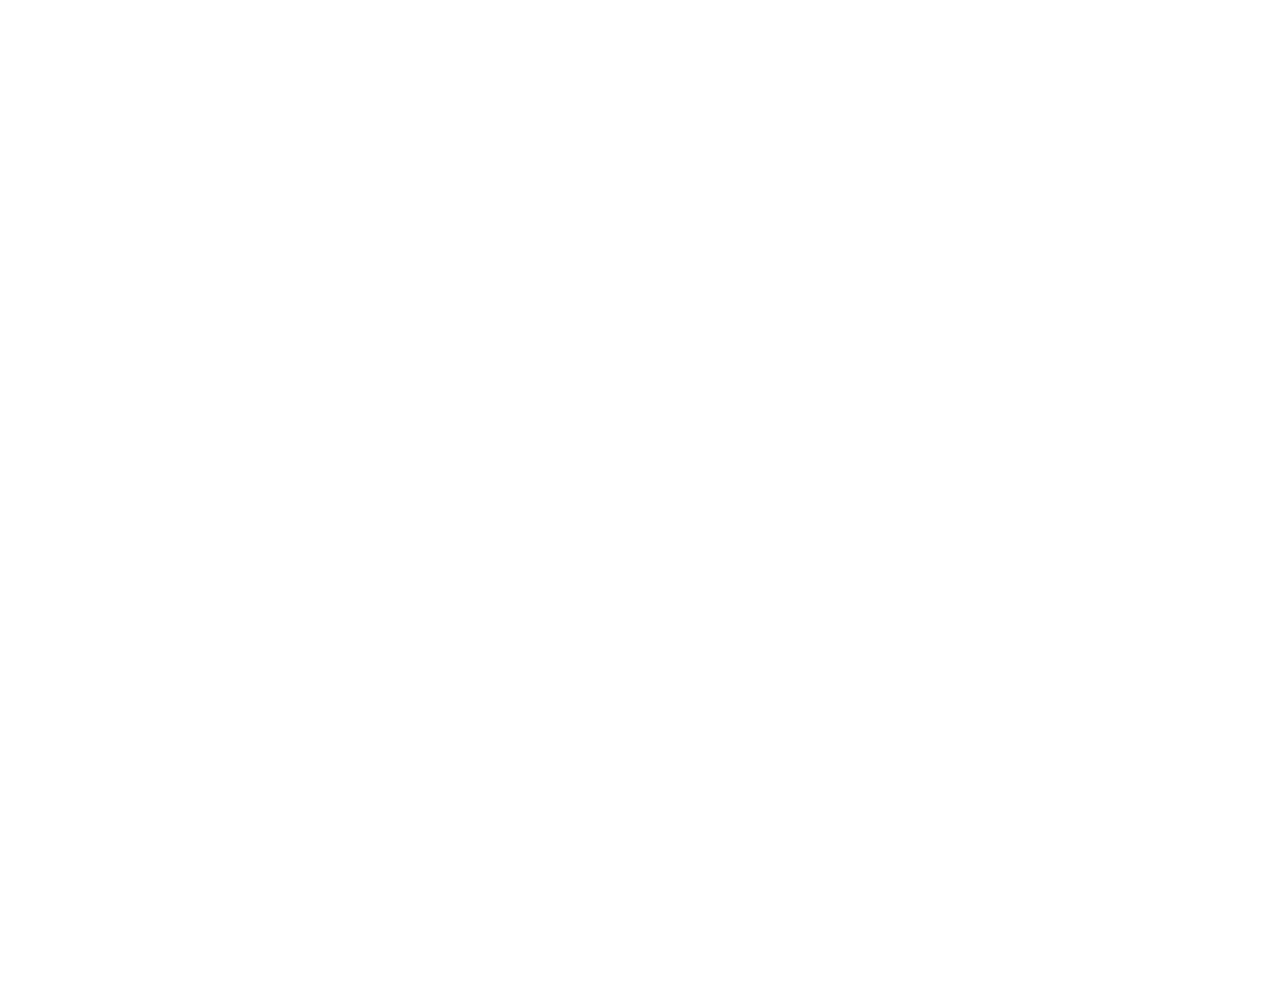
==== commit 6a91b022: "Updates" ====
--- a/index.html
+++ b/index.html
@@ -30,11 +30,11 @@
     <!-- endbuild -->
 
   </head>
-  <body ng-cloak ng-controller="AppCtrl as app" ng-app="cth">
+  <body ng-cloak ng-controller="AppCtrl as app" ng-app="augm" data-spy="scroll" data-target=".navbar">
 
-    <main>
-      <div ui-view autoscroll="false"></div>
-    </main>
+    <div ui-view="nav"></div>  
+    <main ui-view="displayorder" class="container-fluid"></main>
+    <footer ui-view="footer"></footer>
 
     <script src="vendor.js"></script>
     <script src="app.js"></script>
--- a/main.css
+++ b/main.css
@@ -1 +1 @@
-@font-face{font-family:misoregular;src:url(../fonts/miso-regular-webfont.eot);src:url(../fonts/miso-regular-webfont.eot?#iefix) format("embedded-opentype"),url(../fonts/miso-regular-webfont.woff2) format("woff2"),url(../fonts/miso-regular-webfont.woff) format("woff"),url(../fonts/miso-regular-webfont.ttf) format("truetype"),url(../fonts/miso-regular-webfont.svg#misoregular) format("svg");font-weight:400;font-style:normal}@font-face{font-family:deliciousroman;src:url(../fonts/delicious-roman-webfont.eot);src:url(../fonts/delicious-roman-webfont.eot?#iefix) format("embedded-opentype"),url(../fonts/delicious-roman-webfont.woff2) format("woff2"),url(../fonts/delicious-roman-webfont.woff) format("woff"),url(../fonts/delicious-roman-webfont.ttf) format("truetype"),url(../fonts/delicious-roman-webfont.svg#deliciousroman) format("svg");font-weight:400;font-style:normal}@font-face{font-family:misolight;src:url(../fonts/miso-light-webfont.eot);src:url(../fonts/miso-light-webfont.eot?#iefix) format("embedded-opentype"),url(../fonts/miso-light-webfont.woff2) format("woff2"),url(../fonts/miso-light-webfont.woff) format("woff"),url(../fonts/miso-light-webfont.ttf) format("truetype"),url(../fonts/miso-light-webfont.svg#misolight) format("svg");font-weight:400;font-style:normal}/*! normalize.css v3.0.1 | MIT License | git.io/normalize *//*! normalize.css v3.0.1 | MIT License | git.io/normalize */html{font-family:sans-serif;-ms-text-size-adjust:100%;-webkit-text-size-adjust:100%}body{margin:0}article,aside,details,figcaption,figure,footer,header,hgroup,main,nav,section,summary{display:block}audio,canvas,progress,video{display:inline-block;vertical-align:baseline}audio:not([controls]){display:none;height:0}[hidden],template{display:none}a{background:0 0}a:active,a:hover{outline:0}b,strong{font-weight:700}dfn{font-style:italic}h1{margin:.67em 0}mark{background:#ff0;color:#000}sub,sup{font-size:75%;line-height:0;position:relative;vertical-align:baseline}sup{top:-.5em}sub{bottom:-.25em}img{border:0}svg:not(:root){overflow:hidden}hr{-moz-box-sizing:content-box;box-sizing:content-box}pre{overflow:auto}code,kbd,pre,samp{font-size:1em}button,input,optgroup,select,textarea{color:inherit;font:inherit;margin:0}button{overflow:visible}button,select{text-transform:none}button,html input[type=button],input[type=reset],input[type=submit]{-webkit-appearance:button;cursor:pointer}button[disabled],html input[disabled]{cursor:default}button::-moz-focus-inner,input::-moz-focus-inner{border:0;padding:0}input[type=checkbox],input[type=radio]{box-sizing:border-box;padding:0}input[type=number]::-webkit-inner-spin-button,input[type=number]::-webkit-outer-spin-button{height:auto}input[type=search]::-webkit-search-cancel-button,input[type=search]::-webkit-search-decoration{-webkit-appearance:none}textarea{overflow:auto}optgroup{font-weight:700}table{border-collapse:collapse;border-spacing:0}td,th{padding:0}@media print{*{text-shadow:none!important;color:#000!important;background:0 0!important;box-shadow:none!important}a,a:visited{text-decoration:underline}a[href]:after{content:" (" attr(href) ")"}abbr[title]:after{content:" (" attr(title) ")"}a[href^="javascript:"]:after,a[href^="#"]:after{content:""}blockquote,pre{border:1px solid #999;page-break-inside:avoid}thead{display:table-header-group}img,tr{page-break-inside:avoid}img{max-width:100%!important}h2,h3,p{orphans:3;widows:3}h2,h3{page-break-after:avoid}select{background:#fff!important}.navbar{display:none}.table td,.table th{background-color:#fff!important}.btn>.caret,.dropup>.btn>.caret{border-top-color:#000!important}.label{border:1px solid #000}.table{border-collapse:collapse!important}.table-bordered td,.table-bordered th{border:1px solid #ddd!important}}@font-face{font-family:'Glyphicons Halflings';src:url(../fonts/bootstrap/glyphicons-halflings-regular.eot);src:url(../fonts/bootstrap/glyphicons-halflings-regular.eot?#iefix) format("embedded-opentype"),url(../fonts/bootstrap/glyphicons-halflings-regular.woff) format("woff"),url(../fonts/bootstrap/glyphicons-halflings-regular.ttf) format("truetype"),url(../fonts/bootstrap/glyphicons-halflings-regular.svg#glyphicons_halflingsregular) format("svg")}.glyphicon{position:relative;top:1px;display:inline-block;font-family:'Glyphicons Halflings';font-style:normal;font-weight:400;line-height:1;-webkit-font-smoothing:antialiased;-moz-osx-font-smoothing:grayscale}.glyphicon-asterisk:before{content:"\2a"}.glyphicon-plus:before{content:"\2b"}.glyphicon-euro:before{content:"\20ac"}.glyphicon-minus:before{content:"\2212"}.glyphicon-cloud:before{content:"\2601"}.glyphicon-envelope:before{content:"\2709"}.glyphicon-pencil:before{content:"\270f"}.glyphicon-glass:before{content:"\e001"}.glyphicon-music:before{content:"\e002"}.glyphicon-search:before{content:"\e003"}.glyphicon-heart:before{content:"\e005"}.glyphicon-star:before{content:"\e006"}.glyphicon-star-empty:before{content:"\e007"}.glyphicon-user:before{content:"\e008"}.glyphicon-film:before{content:"\e009"}.glyphicon-th-large:before{content:"\e010"}.glyphicon-th:before{content:"\e011"}.glyphicon-th-list:before{content:"\e012"}.glyphicon-ok:before{content:"\e013"}.glyphicon-remove:before{content:"\e014"}.glyphicon-zoom-in:before{content:"\e015"}.glyphicon-zoom-out:before{content:"\e016"}.glyphicon-off:before{content:"\e017"}.glyphicon-signal:before{content:"\e018"}.glyphicon-cog:before{content:"\e019"}.glyphicon-trash:before{content:"\e020"}.glyphicon-home:before{content:"\e021"}.glyphicon-file:before{content:"\e022"}.glyphicon-time:before{content:"\e023"}.glyphicon-road:before{content:"\e024"}.glyphicon-download-alt:before{content:"\e025"}.glyphicon-download:before{content:"\e026"}.glyphicon-upload:before{content:"\e027"}.glyphicon-inbox:before{content:"\e028"}.glyphicon-play-circle:before{content:"\e029"}.glyphicon-repeat:before{content:"\e030"}.glyphicon-refresh:before{content:"\e031"}.glyphicon-list-alt:before{content:"\e032"}.glyphicon-lock:before{content:"\e033"}.glyphicon-flag:before{content:"\e034"}.glyphicon-headphones:before{content:"\e035"}.glyphicon-volume-off:before{content:"\e036"}.glyphicon-volume-down:before{content:"\e037"}.glyphicon-volume-up:before{content:"\e038"}.glyphicon-qrcode:before{content:"\e039"}.glyphicon-barcode:before{content:"\e040"}.glyphicon-tag:before{content:"\e041"}.glyphicon-tags:before{content:"\e042"}.glyphicon-book:before{content:"\e043"}.glyphicon-bookmark:before{content:"\e044"}.glyphicon-print:before{content:"\e045"}.glyphicon-camera:before{content:"\e046"}.glyphicon-font:before{content:"\e047"}.glyphicon-bold:before{content:"\e048"}.glyphicon-italic:before{content:"\e049"}.glyphicon-text-height:before{content:"\e050"}.glyphicon-text-width:before{content:"\e051"}.glyphicon-align-left:before{content:"\e052"}.glyphicon-align-center:before{content:"\e053"}.glyphicon-align-right:before{content:"\e054"}.glyphicon-align-justify:before{content:"\e055"}.glyphicon-list:before{content:"\e056"}.glyphicon-indent-left:before{content:"\e057"}.glyphicon-indent-right:before{content:"\e058"}.glyphicon-facetime-video:before{content:"\e059"}.glyphicon-picture:before{content:"\e060"}.glyphicon-map-marker:before{content:"\e062"}.glyphicon-adjust:before{content:"\e063"}.glyphicon-tint:before{content:"\e064"}.glyphicon-edit:before{content:"\e065"}.glyphicon-share:before{content:"\e066"}.glyphicon-check:before{content:"\e067"}.glyphicon-move:before{content:"\e068"}.glyphicon-step-backward:before{content:"\e069"}.glyphicon-fast-backward:before{content:"\e070"}.glyphicon-backward:before{content:"\e071"}.glyphicon-play:before{content:"\e072"}.glyphicon-pause:before{content:"\e073"}.glyphicon-stop:before{content:"\e074"}.glyphicon-forward:before{content:"\e075"}.glyphicon-fast-forward:before{content:"\e076"}.glyphicon-step-forward:before{content:"\e077"}.glyphicon-eject:before{content:"\e078"}.glyphicon-chevron-left:before{content:"\e079"}.glyphicon-chevron-right:before{content:"\e080"}.glyphicon-plus-sign:before{content:"\e081"}.glyphicon-minus-sign:before{content:"\e082"}.glyphicon-remove-sign:before{content:"\e083"}.glyphicon-ok-sign:before{content:"\e084"}.glyphicon-question-sign:before{content:"\e085"}.glyphicon-info-sign:before{content:"\e086"}.glyphicon-screenshot:before{content:"\e087"}.glyphicon-remove-circle:before{content:"\e088"}.glyphicon-ok-circle:before{content:"\e089"}.glyphicon-ban-circle:before{content:"\e090"}.glyphicon-arrow-left:before{content:"\e091"}.glyphicon-arrow-right:before{content:"\e092"}.glyphicon-arrow-up:before{content:"\e093"}.glyphicon-arrow-down:before{content:"\e094"}.glyphicon-share-alt:before{content:"\e095"}.glyphicon-resize-full:before{content:"\e096"}.glyphicon-resize-small:before{content:"\e097"}.glyphicon-exclamation-sign:before{content:"\e101"}.glyphicon-gift:before{content:"\e102"}.glyphicon-leaf:before{content:"\e103"}.glyphicon-fire:before{content:"\e104"}.glyphicon-eye-open:before{content:"\e105"}.glyphicon-eye-close:before{content:"\e106"}.glyphicon-warning-sign:before{content:"\e107"}.glyphicon-plane:before{content:"\e108"}.glyphicon-calendar:before{content:"\e109"}.glyphicon-random:before{content:"\e110"}.glyphicon-comment:before{content:"\e111"}.glyphicon-magnet:before{content:"\e112"}.glyphicon-chevron-up:before{content:"\e113"}.glyphicon-chevron-down:before{content:"\e114"}.glyphicon-retweet:before{content:"\e115"}.glyphicon-shopping-cart:before{content:"\e116"}.glyphicon-folder-close:before{content:"\e117"}.glyphicon-folder-open:before{content:"\e118"}.glyphicon-resize-vertical:before{content:"\e119"}.glyphicon-resize-horizontal:before{content:"\e120"}.glyphicon-hdd:before{content:"\e121"}.glyphicon-bullhorn:before{content:"\e122"}.glyphicon-bell:before{content:"\e123"}.glyphicon-certificate:before{content:"\e124"}.glyphicon-thumbs-up:before{content:"\e125"}.glyphicon-thumbs-down:before{content:"\e126"}.glyphicon-hand-right:before{content:"\e127"}.glyphicon-hand-left:before{content:"\e128"}.glyphicon-hand-up:before{content:"\e129"}.glyphicon-hand-down:before{content:"\e130"}.glyphicon-circle-arrow-right:before{content:"\e131"}.glyphicon-circle-arrow-left:before{content:"\e132"}.glyphicon-circle-arrow-up:before{content:"\e133"}.glyphicon-circle-arrow-down:before{content:"\e134"}.glyphicon-globe:before{content:"\e135"}.glyphicon-wrench:before{content:"\e136"}.glyphicon-tasks:before{content:"\e137"}.glyphicon-filter:before{content:"\e138"}.glyphicon-briefcase:before{content:"\e139"}.glyphicon-fullscreen:before{content:"\e140"}.glyphicon-dashboard:before{content:"\e141"}.glyphicon-paperclip:before{content:"\e142"}.glyphicon-heart-empty:before{content:"\e143"}.glyphicon-link:before{content:"\e144"}.glyphicon-phone:before{content:"\e145"}.glyphicon-pushpin:before{content:"\e146"}.glyphicon-usd:before{content:"\e148"}.glyphicon-gbp:before{content:"\e149"}.glyphicon-sort:before{content:"\e150"}.glyphicon-sort-by-alphabet:before{content:"\e151"}.glyphicon-sort-by-alphabet-alt:before{content:"\e152"}.glyphicon-sort-by-order:before{content:"\e153"}.glyphicon-sort-by-order-alt:before{content:"\e154"}.glyphicon-sort-by-attributes:before{content:"\e155"}.glyphicon-sort-by-attributes-alt:before{content:"\e156"}.glyphicon-unchecked:before{content:"\e157"}.glyphicon-expand:before{content:"\e158"}.glyphicon-collapse-down:before{content:"\e159"}.glyphicon-collapse-up:before{content:"\e160"}.glyphicon-log-in:before{content:"\e161"}.glyphicon-flash:before{content:"\e162"}.glyphicon-log-out:before{content:"\e163"}.glyphicon-new-window:before{content:"\e164"}.glyphicon-record:before{content:"\e165"}.glyphicon-save:before{content:"\e166"}.glyphicon-open:before{content:"\e167"}.glyphicon-saved:before{content:"\e168"}.glyphicon-import:before{content:"\e169"}.glyphicon-export:before{content:"\e170"}.glyphicon-send:before{content:"\e171"}.glyphicon-floppy-disk:before{content:"\e172"}.glyphicon-floppy-saved:before{content:"\e173"}.glyphicon-floppy-remove:before{content:"\e174"}.glyphicon-floppy-save:before{content:"\e175"}.glyphicon-floppy-open:before{content:"\e176"}.glyphicon-credit-card:before{content:"\e177"}.glyphicon-transfer:before{content:"\e178"}.glyphicon-cutlery:before{content:"\e179"}.glyphicon-header:before{content:"\e180"}.glyphicon-compressed:before{content:"\e181"}.glyphicon-earphone:before{content:"\e182"}.glyphicon-phone-alt:before{content:"\e183"}.glyphicon-tower:before{content:"\e184"}.glyphicon-stats:before{content:"\e185"}.glyphicon-sd-video:before{content:"\e186"}.glyphicon-hd-video:before{content:"\e187"}.glyphicon-subtitles:before{content:"\e188"}.glyphicon-sound-stereo:before{content:"\e189"}.glyphicon-sound-dolby:before{content:"\e190"}.glyphicon-sound-5-1:before{content:"\e191"}.glyphicon-sound-6-1:before{content:"\e192"}.glyphicon-sound-7-1:before{content:"\e193"}.glyphicon-copyright-mark:before{content:"\e194"}.glyphicon-registration-mark:before{content:"\e195"}.glyphicon-cloud-download:before{content:"\e197"}.glyphicon-cloud-upload:before{content:"\e198"}.glyphicon-tree-conifer:before{content:"\e199"}.glyphicon-tree-deciduous:before{content:"\e200"}*,:after,:before{-webkit-box-sizing:border-box;-moz-box-sizing:border-box;box-sizing:border-box}html{font-size:10px;-webkit-tap-highlight-color:transparent}body{font-family:"Helvetica Neue",Helvetica,Arial,sans-serif;font-size:14px;line-height:1.6;color:#333}button,input,select,textarea{font-family:inherit;font-size:inherit;line-height:inherit}a{text-decoration:none}a:focus,a:hover{color:#2a6496;text-decoration:underline}a:focus{outline:dotted thin;outline:-webkit-focus-ring-color auto 5px;outline-offset:-2px}figure{margin:0}img{vertical-align:middle}.img-responsive{display:block;max-width:100%;height:auto}.img-rounded{border-radius:6px}.img-thumbnail{padding:4px;line-height:1.6;background-color:#fff;border:1px solid #ddd;border-radius:4px;-webkit-transition:all .2s ease-in-out;-o-transition:all .2s ease-in-out;transition:all .2s ease-in-out;display:inline-block;max-width:100%;height:auto}.img-circle{border-radius:50%}hr{margin-top:22px;margin-bottom:22px;border:0;border-top:1px solid #eee}.sr-only{position:absolute;width:1px;height:1px;margin:-1px;padding:0;overflow:hidden;clip:rect(0,0,0,0);border:0}.sr-only-focusable:active,.sr-only-focusable:focus{position:static;width:auto;height:auto;margin:0;overflow:visible;clip:auto}.h1,.h2,.h3,.h4,.h5,.h6,h1,h2,h3,h4,h5,h6{font-family:inherit;font-weight:500;line-height:1.1;color:inherit}.h1 .small,.h1 small,.h2 .small,.h2 small,.h3 .small,.h3 small,.h4 .small,.h4 small,.h5 .small,.h5 small,.h6 .small,.h6 small,h1 .small,h1 small,h2 .small,h2 small,h3 .small,h3 small,h4 .small,h4 small,h5 .small,h5 small,h6 .small,h6 small{font-weight:400;line-height:1;color:#777}.h1,.h2,.h3,h1,h2,h3{margin-top:22px;margin-bottom:11px}.h1 .small,.h1 small,.h2 .small,.h2 small,.h3 .small,.h3 small,h1 .small,h1 small,h2 .small,h2 small,h3 .small,h3 small{font-size:65%}.h4,.h5,.h6,h4,h5,h6{margin-top:11px;margin-bottom:11px}.h4 .small,.h4 small,.h5 .small,.h5 small,.h6 .small,.h6 small,h4 .small,h4 small,h5 .small,h5 small,h6 .small,h6 small{font-size:75%}.h1,h1{font-size:36px}.h2,h2{font-size:30px}.h3,h3{font-size:24px}.h4,h4{font-size:18px}.h5,h5{font-size:14px}.h6,h6{font-size:12px}p{margin:0 0 11px}.lead{margin-bottom:22px;font-size:16px;font-weight:300;line-height:1.4}@media (min-width:768px){.lead{font-size:21px}}.small,small{font-size:85%}cite{font-style:normal}.mark,mark{background-color:#fcf8e3;padding:.2em}.text-left{text-align:left}.text-right{text-align:right}.text-center{text-align:center}.text-justify{text-align:justify}.text-nowrap{white-space:nowrap}.text-lowercase{text-transform:lowercase}.text-uppercase{text-transform:uppercase}.text-capitalize{text-transform:capitalize}.text-muted{color:#777}.text-primary{color:#428bca}a.text-primary:hover{color:#3071a9}.text-success{color:#3c763d}a.text-success:hover{color:#2b542c}.text-info{color:#31708f}a.text-info:hover{color:#245269}.text-warning{color:#8a6d3b}a.text-warning:hover{color:#66512c}.text-danger{color:#a94442}a.text-danger:hover{color:#843534}.bg-primary{color:#fff;background-color:#428bca}a.bg-primary:hover{background-color:#3071a9}.bg-success{background-color:#dff0d8}a.bg-success:hover{background-color:#c1e2b3}.bg-info{background-color:#d9edf7}a.bg-info:hover{background-color:#afd9ee}.bg-warning{background-color:#fcf8e3}a.bg-warning:hover{background-color:#f7ecb5}.bg-danger{background-color:#f2dede}a.bg-danger:hover{background-color:#e4b9b9}.page-header{padding-bottom:10px;margin:44px 0 22px;border-bottom:1px solid #eee}ol,ul{margin-top:0;margin-bottom:11px}ol ol,ol ul,ul ol,ul ul{margin-bottom:0}.list-inline,.list-unstyled{padding-left:0;list-style:none}.list-inline{margin-left:-5px}.list-inline>li{display:inline-block;padding-left:5px;padding-right:5px}dl{margin-top:0;margin-bottom:22px}dd,dt{line-height:1.6}dt{font-weight:700}dd{margin-left:0}.dl-horizontal dd:after,.dl-horizontal dd:before{content:" ";display:table}.dl-horizontal dd:after{clear:both}@media (min-width:0){.dl-horizontal dt{float:left;width:160px;clear:left;text-align:right;overflow:hidden;text-overflow:ellipsis;white-space:nowrap}.dl-horizontal dd{margin-left:180px}}abbr[data-original-title],abbr[title]{cursor:help;border-bottom:1px dotted #777}.initialism{font-size:90%;text-transform:uppercase}blockquote{padding:11px 22px;margin:0 0 22px;font-size:17.5px;border-left:5px solid #eee}blockquote ol:last-child,blockquote p:last-child,blockquote ul:last-child{margin-bottom:0}blockquote .small,blockquote footer,blockquote small{display:block;font-size:80%;line-height:1.6;color:#777}blockquote .small:before,blockquote footer:before,blockquote small:before{content:'\2014 \00A0'}.blockquote-reverse,blockquote.pull-right{padding-right:15px;padding-left:0;border-right:5px solid #eee;border-left:0;text-align:right}.blockquote-reverse .small:before,.blockquote-reverse footer:before,.blockquote-reverse small:before,blockquote.pull-right .small:before,blockquote.pull-right footer:before,blockquote.pull-right small:before{content:''}.blockquote-reverse .small:after,.blockquote-reverse footer:after,.blockquote-reverse small:after,blockquote.pull-right .small:after,blockquote.pull-right footer:after,blockquote.pull-right small:after{content:'\00A0 \2014'}blockquote:after,blockquote:before{content:""}address{margin-bottom:22px;font-style:normal;line-height:1.6}code,kbd,pre,samp{font-family:Menlo,Monaco,Consolas,"Courier New",monospace}code{padding:2px 4px;font-size:90%;color:#c7254e;background-color:#f9f2f4;border-radius:4px}kbd{padding:2px 4px;font-size:90%;color:#fff;background-color:#333;border-radius:3px;box-shadow:inset 0 -1px 0 rgba(0,0,0,.25)}kbd kbd{padding:0;font-size:100%;box-shadow:none}pre{display:block;padding:10.5px;margin:0 0 11px;font-size:13px;line-height:1.6;word-break:break-all;word-wrap:break-word;color:#333;background-color:#f5f5f5;border:1px solid #ccc;border-radius:4px}pre code{padding:0;font-size:inherit;color:inherit;white-space:pre-wrap;background-color:transparent;border-radius:0}.pre-scrollable{max-height:340px;overflow-y:scroll}.container{margin-right:auto;margin-left:auto;padding-left:15px;padding-right:15px}.container:after,.container:before{content:" ";display:table}.container:after{clear:both}@media (min-width:768px){.container{width:750px}}@media (min-width:992px){.container{width:970px}}@media (min-width:1200px){.container{width:1170px}}.container-fluid{margin-right:auto;margin-left:auto;padding-left:15px;padding-right:15px}.container-fluid:after,.container-fluid:before{content:" ";display:table}.container-fluid:after{clear:both}.row{margin-left:-15px;margin-right:-15px}.row:after,.row:before{content:" ";display:table}.row:after{clear:both}.col-lg-1,.col-lg-10,.col-lg-11,.col-lg-12,.col-lg-2,.col-lg-3,.col-lg-4,.col-lg-5,.col-lg-6,.col-lg-7,.col-lg-8,.col-lg-9,.col-md-1,.col-md-10,.col-md-11,.col-md-12,.col-md-2,.col-md-3,.col-md-4,.col-md-5,.col-md-6,.col-md-7,.col-md-8,.col-md-9,.col-sm-1,.col-sm-10,.col-sm-11,.col-sm-12,.col-sm-2,.col-sm-3,.col-sm-4,.col-sm-5,.col-sm-6,.col-sm-7,.col-sm-8,.col-sm-9,.col-xs-1,.col-xs-10,.col-xs-11,.col-xs-12,.col-xs-2,.col-xs-3,.col-xs-4,.col-xs-5,.col-xs-6,.col-xs-7,.col-xs-8,.col-xs-9{position:relative;min-height:1px;padding-left:15px;padding-right:15px}.col-xs-1,.col-xs-10,.col-xs-11,.col-xs-12,.col-xs-2,.col-xs-3,.col-xs-4,.col-xs-5,.col-xs-6,.col-xs-7,.col-xs-8,.col-xs-9{float:left}.col-xs-1{width:8.33333%}.col-xs-2{width:16.66667%}.col-xs-3{width:25%}.col-xs-4{width:33.33333%}.col-xs-5{width:41.66667%}.col-xs-6{width:50%}.col-xs-7{width:58.33333%}.col-xs-8{width:66.66667%}.col-xs-9{width:75%}.col-xs-10{width:83.33333%}.col-xs-11{width:91.66667%}.col-xs-12{width:100%}.col-xs-pull-0{right:auto}.col-xs-pull-1{right:8.33333%}.col-xs-pull-2{right:16.66667%}.col-xs-pull-3{right:25%}.col-xs-pull-4{right:33.33333%}.col-xs-pull-5{right:41.66667%}.col-xs-pull-6{right:50%}.col-xs-pull-7{right:58.33333%}.col-xs-pull-8{right:66.66667%}.col-xs-pull-9{right:75%}.col-xs-pull-10{right:83.33333%}.col-xs-pull-11{right:91.66667%}.col-xs-pull-12{right:100%}.col-xs-push-0{left:auto}.col-xs-push-1{left:8.33333%}.col-xs-push-2{left:16.66667%}.col-xs-push-3{left:25%}.col-xs-push-4{left:33.33333%}.col-xs-push-5{left:41.66667%}.col-xs-push-6{left:50%}.col-xs-push-7{left:58.33333%}.col-xs-push-8{left:66.66667%}.col-xs-push-9{left:75%}.col-xs-push-10{left:83.33333%}.col-xs-push-11{left:91.66667%}.col-xs-push-12{left:100%}.col-xs-offset-0{margin-left:0}.col-xs-offset-1{margin-left:8.33333%}.col-xs-offset-2{margin-left:16.66667%}.col-xs-offset-3{margin-left:25%}.col-xs-offset-4{margin-left:33.33333%}.col-xs-offset-5{margin-left:41.66667%}.col-xs-offset-6{margin-left:50%}.col-xs-offset-7{margin-left:58.33333%}.col-xs-offset-8{margin-left:66.66667%}.col-xs-offset-9{margin-left:75%}.col-xs-offset-10{margin-left:83.33333%}.col-xs-offset-11{margin-left:91.66667%}.col-xs-offset-12{margin-left:100%}@media (min-width:768px){.col-sm-1,.col-sm-10,.col-sm-11,.col-sm-12,.col-sm-2,.col-sm-3,.col-sm-4,.col-sm-5,.col-sm-6,.col-sm-7,.col-sm-8,.col-sm-9{float:left}.col-sm-1{width:8.33333%}.col-sm-2{width:16.66667%}.col-sm-3{width:25%}.col-sm-4{width:33.33333%}.col-sm-5{width:41.66667%}.col-sm-6{width:50%}.col-sm-7{width:58.33333%}.col-sm-8{width:66.66667%}.col-sm-9{width:75%}.col-sm-10{width:83.33333%}.col-sm-11{width:91.66667%}.col-sm-12{width:100%}.col-sm-pull-0{right:auto}.col-sm-pull-1{right:8.33333%}.col-sm-pull-2{right:16.66667%}.col-sm-pull-3{right:25%}.col-sm-pull-4{right:33.33333%}.col-sm-pull-5{right:41.66667%}.col-sm-pull-6{right:50%}.col-sm-pull-7{right:58.33333%}.col-sm-pull-8{right:66.66667%}.col-sm-pull-9{right:75%}.col-sm-pull-10{right:83.33333%}.col-sm-pull-11{right:91.66667%}.col-sm-pull-12{right:100%}.col-sm-push-0{left:auto}.col-sm-push-1{left:8.33333%}.col-sm-push-2{left:16.66667%}.col-sm-push-3{left:25%}.col-sm-push-4{left:33.33333%}.col-sm-push-5{left:41.66667%}.col-sm-push-6{left:50%}.col-sm-push-7{left:58.33333%}.col-sm-push-8{left:66.66667%}.col-sm-push-9{left:75%}.col-sm-push-10{left:83.33333%}.col-sm-push-11{left:91.66667%}.col-sm-push-12{left:100%}.col-sm-offset-0{margin-left:0}.col-sm-offset-1{margin-left:8.33333%}.col-sm-offset-2{margin-left:16.66667%}.col-sm-offset-3{margin-left:25%}.col-sm-offset-4{margin-left:33.33333%}.col-sm-offset-5{margin-left:41.66667%}.col-sm-offset-6{margin-left:50%}.col-sm-offset-7{margin-left:58.33333%}.col-sm-offset-8{margin-left:66.66667%}.col-sm-offset-9{margin-left:75%}.col-sm-offset-10{margin-left:83.33333%}.col-sm-offset-11{margin-left:91.66667%}.col-sm-offset-12{margin-left:100%}}@media (min-width:992px){.col-md-1,.col-md-10,.col-md-11,.col-md-12,.col-md-2,.col-md-3,.col-md-4,.col-md-5,.col-md-6,.col-md-7,.col-md-8,.col-md-9{float:left}.col-md-1{width:8.33333%}.col-md-2{width:16.66667%}.col-md-3{width:25%}.col-md-4{width:33.33333%}.col-md-5{width:41.66667%}.col-md-6{width:50%}.col-md-7{width:58.33333%}.col-md-8{width:66.66667%}.col-md-9{width:75%}.col-md-10{width:83.33333%}.col-md-11{width:91.66667%}.col-md-12{width:100%}.col-md-pull-0{right:auto}.col-md-pull-1{right:8.33333%}.col-md-pull-2{right:16.66667%}.col-md-pull-3{right:25%}.col-md-pull-4{right:33.33333%}.col-md-pull-5{right:41.66667%}.col-md-pull-6{right:50%}.col-md-pull-7{right:58.33333%}.col-md-pull-8{right:66.66667%}.col-md-pull-9{right:75%}.col-md-pull-10{right:83.33333%}.col-md-pull-11{right:91.66667%}.col-md-pull-12{right:100%}.col-md-push-0{left:auto}.col-md-push-1{left:8.33333%}.col-md-push-2{left:16.66667%}.col-md-push-3{left:25%}.col-md-push-4{left:33.33333%}.col-md-push-5{left:41.66667%}.col-md-push-6{left:50%}.col-md-push-7{left:58.33333%}.col-md-push-8{left:66.66667%}.col-md-push-9{left:75%}.col-md-push-10{left:83.33333%}.col-md-push-11{left:91.66667%}.col-md-push-12{left:100%}.col-md-offset-0{margin-left:0}.col-md-offset-1{margin-left:8.33333%}.col-md-offset-2{margin-left:16.66667%}.col-md-offset-3{margin-left:25%}.col-md-offset-4{margin-left:33.33333%}.col-md-offset-5{margin-left:41.66667%}.col-md-offset-6{margin-left:50%}.col-md-offset-7{margin-left:58.33333%}.col-md-offset-8{margin-left:66.66667%}.col-md-offset-9{margin-left:75%}.col-md-offset-10{margin-left:83.33333%}.col-md-offset-11{margin-left:91.66667%}.col-md-offset-12{margin-left:100%}}@media (min-width:1200px){.col-lg-1,.col-lg-10,.col-lg-11,.col-lg-12,.col-lg-2,.col-lg-3,.col-lg-4,.col-lg-5,.col-lg-6,.col-lg-7,.col-lg-8,.col-lg-9{float:left}.col-lg-1{width:8.33333%}.col-lg-2{width:16.66667%}.col-lg-3{width:25%}.col-lg-4{width:33.33333%}.col-lg-5{width:41.66667%}.col-lg-6{width:50%}.col-lg-7{width:58.33333%}.col-lg-8{width:66.66667%}.col-lg-9{width:75%}.col-lg-10{width:83.33333%}.col-lg-11{width:91.66667%}.col-lg-12{width:100%}.col-lg-pull-0{right:auto}.col-lg-pull-1{right:8.33333%}.col-lg-pull-2{right:16.66667%}.col-lg-pull-3{right:25%}.col-lg-pull-4{right:33.33333%}.col-lg-pull-5{right:41.66667%}.col-lg-pull-6{right:50%}.col-lg-pull-7{right:58.33333%}.col-lg-pull-8{right:66.66667%}.col-lg-pull-9{right:75%}.col-lg-pull-10{right:83.33333%}.col-lg-pull-11{right:91.66667%}.col-lg-pull-12{right:100%}.col-lg-push-0{left:auto}.col-lg-push-1{left:8.33333%}.col-lg-push-2{left:16.66667%}.col-lg-push-3{left:25%}.col-lg-push-4{left:33.33333%}.col-lg-push-5{left:41.66667%}.col-lg-push-6{left:50%}.col-lg-push-7{left:58.33333%}.col-lg-push-8{left:66.66667%}.col-lg-push-9{left:75%}.col-lg-push-10{left:83.33333%}.col-lg-push-11{left:91.66667%}.col-lg-push-12{left:100%}.col-lg-offset-0{margin-left:0}.col-lg-offset-1{margin-left:8.33333%}.col-lg-offset-2{margin-left:16.66667%}.col-lg-offset-3{margin-left:25%}.col-lg-offset-4{margin-left:33.33333%}.col-lg-offset-5{margin-left:41.66667%}.col-lg-offset-6{margin-left:50%}.col-lg-offset-7{margin-left:58.33333%}.col-lg-offset-8{margin-left:66.66667%}.col-lg-offset-9{margin-left:75%}.col-lg-offset-10{margin-left:83.33333%}.col-lg-offset-11{margin-left:91.66667%}.col-lg-offset-12{margin-left:100%}}table{background-color:transparent}th{text-align:left}.table{width:100%;max-width:100%;margin-bottom:22px}.table>tbody>tr>td,.table>tbody>tr>th,.table>tfoot>tr>td,.table>tfoot>tr>th,.table>thead>tr>td,.table>thead>tr>th{padding:8px;line-height:1.6;vertical-align:top;border-top:1px solid #ddd}.table>thead>tr>th{vertical-align:bottom;border-bottom:2px solid #ddd}.table>caption+thead>tr:first-child>td,.table>caption+thead>tr:first-child>th,.table>colgroup+thead>tr:first-child>td,.table>colgroup+thead>tr:first-child>th,.table>thead:first-child>tr:first-child>td,.table>thead:first-child>tr:first-child>th{border-top:0}.table>tbody+tbody{border-top:2px solid #ddd}.table .table{background-color:#fff}.table-condensed>tbody>tr>td,.table-condensed>tbody>tr>th,.table-condensed>tfoot>tr>td,.table-condensed>tfoot>tr>th,.table-condensed>thead>tr>td,.table-condensed>thead>tr>th{padding:5px}.table-bordered,.table-bordered>tbody>tr>td,.table-bordered>tbody>tr>th,.table-bordered>tfoot>tr>td,.table-bordered>tfoot>tr>th,.table-bordered>thead>tr>td,.table-bordered>thead>tr>th{border:1px solid #ddd}.table-bordered>thead>tr>td,.table-bordered>thead>tr>th{border-bottom-width:2px}.table-striped>tbody>tr:nth-child(odd)>td,.table-striped>tbody>tr:nth-child(odd)>th{background-color:#f9f9f9}.table-hover>tbody>tr:hover>td,.table-hover>tbody>tr:hover>th{background-color:#f5f5f5}table col[class*=col-]{position:static;float:none;display:table-column}table td[class*=col-],table th[class*=col-]{position:static;float:none;display:table-cell}.table>tbody>tr.active>td,.table>tbody>tr.active>th,.table>tbody>tr>td.active,.table>tbody>tr>th.active,.table>tfoot>tr.active>td,.table>tfoot>tr.active>th,.table>tfoot>tr>td.active,.table>tfoot>tr>th.active,.table>thead>tr.active>td,.table>thead>tr.active>th,.table>thead>tr>td.active,.table>thead>tr>th.active{background-color:#f5f5f5}.table-hover>tbody>tr.active:hover>td,.table-hover>tbody>tr.active:hover>th,.table-hover>tbody>tr:hover>.active,.table-hover>tbody>tr>td.active:hover,.table-hover>tbody>tr>th.active:hover{background-color:#e8e8e8}.table>tbody>tr.success>td,.table>tbody>tr.success>th,.table>tbody>tr>td.success,.table>tbody>tr>th.success,.table>tfoot>tr.success>td,.table>tfoot>tr.success>th,.table>tfoot>tr>td.success,.table>tfoot>tr>th.success,.table>thead>tr.success>td,.table>thead>tr.success>th,.table>thead>tr>td.success,.table>thead>tr>th.success{background-color:#dff0d8}.table-hover>tbody>tr.success:hover>td,.table-hover>tbody>tr.success:hover>th,.table-hover>tbody>tr:hover>.success,.table-hover>tbody>tr>td.success:hover,.table-hover>tbody>tr>th.success:hover{background-color:#d0e9c6}.table>tbody>tr.info>td,.table>tbody>tr.info>th,.table>tbody>tr>td.info,.table>tbody>tr>th.info,.table>tfoot>tr.info>td,.table>tfoot>tr.info>th,.table>tfoot>tr>td.info,.table>tfoot>tr>th.info,.table>thead>tr.info>td,.table>thead>tr.info>th,.table>thead>tr>td.info,.table>thead>tr>th.info{background-color:#d9edf7}.table-hover>tbody>tr.info:hover>td,.table-hover>tbody>tr.info:hover>th,.table-hover>tbody>tr:hover>.info,.table-hover>tbody>tr>td.info:hover,.table-hover>tbody>tr>th.info:hover{background-color:#c4e3f3}.table>tbody>tr.warning>td,.table>tbody>tr.warning>th,.table>tbody>tr>td.warning,.table>tbody>tr>th.warning,.table>tfoot>tr.warning>td,.table>tfoot>tr.warning>th,.table>tfoot>tr>td.warning,.table>tfoot>tr>th.warning,.table>thead>tr.warning>td,.table>thead>tr.warning>th,.table>thead>tr>td.warning,.table>thead>tr>th.warning{background-color:#fcf8e3}.table-hover>tbody>tr.warning:hover>td,.table-hover>tbody>tr.warning:hover>th,.table-hover>tbody>tr:hover>.warning,.table-hover>tbody>tr>td.warning:hover,.table-hover>tbody>tr>th.warning:hover{background-color:#faf2cc}.table>tbody>tr.danger>td,.table>tbody>tr.danger>th,.table>tbody>tr>td.danger,.table>tbody>tr>th.danger,.table>tfoot>tr.danger>td,.table>tfoot>tr.danger>th,.table>tfoot>tr>td.danger,.table>tfoot>tr>th.danger,.table>thead>tr.danger>td,.table>thead>tr.danger>th,.table>thead>tr>td.danger,.table>thead>tr>th.danger{background-color:#f2dede}.table-hover>tbody>tr.danger:hover>td,.table-hover>tbody>tr.danger:hover>th,.table-hover>tbody>tr:hover>.danger,.table-hover>tbody>tr>td.danger:hover,.table-hover>tbody>tr>th.danger:hover{background-color:#ebcccc}@media screen and (max-width:767px){.table-responsive{width:100%;margin-bottom:16.5px;overflow-y:hidden;overflow-x:auto;-ms-overflow-style:-ms-autohiding-scrollbar;border:1px solid #ddd;-webkit-overflow-scrolling:touch}.table-responsive>.table{margin-bottom:0}.table-responsive>.table>tbody>tr>td,.table-responsive>.table>tbody>tr>th,.table-responsive>.table>tfoot>tr>td,.table-responsive>.table>tfoot>tr>th,.table-responsive>.table>thead>tr>td,.table-responsive>.table>thead>tr>th{white-space:nowrap}.table-responsive>.table-bordered{border:0}.table-responsive>.table-bordered>tbody>tr>td:first-child,.table-responsive>.table-bordered>tbody>tr>th:first-child,.table-responsive>.table-bordered>tfoot>tr>td:first-child,.table-responsive>.table-bordered>tfoot>tr>th:first-child,.table-responsive>.table-bordered>thead>tr>td:first-child,.table-responsive>.table-bordered>thead>tr>th:first-child{border-left:0}.table-responsive>.table-bordered>tbody>tr>td:last-child,.table-responsive>.table-bordered>tbody>tr>th:last-child,.table-responsive>.table-bordered>tfoot>tr>td:last-child,.table-responsive>.table-bordered>tfoot>tr>th:last-child,.table-responsive>.table-bordered>thead>tr>td:last-child,.table-responsive>.table-bordered>thead>tr>th:last-child{border-right:0}.table-responsive>.table-bordered>tbody>tr:last-child>td,.table-responsive>.table-bordered>tbody>tr:last-child>th,.table-responsive>.table-bordered>tfoot>tr:last-child>td,.table-responsive>.table-bordered>tfoot>tr:last-child>th{border-bottom:0}}fieldset{padding:0;margin:0;border:0;min-width:0}legend{display:block;width:100%;padding:0;margin-bottom:22px;font-size:21px;line-height:inherit;color:#333;border:0;border-bottom:1px solid #e5e5e5}label{display:inline-block;max-width:100%;margin-bottom:5px;font-weight:700}input[type=search]{-webkit-box-sizing:border-box;-moz-box-sizing:border-box;box-sizing:border-box}input[type=checkbox],input[type=radio]{margin:4px 0 0;line-height:normal}input[type=file]{display:block}input[type=range]{display:block;width:100%}select[multiple],select[size]{height:auto}input[type=checkbox]:focus,input[type=file]:focus,input[type=radio]:focus{outline:dotted thin;outline:-webkit-focus-ring-color auto 5px;outline-offset:-2px}output{display:block;padding-top:7px;font-size:14px;line-height:1.6;color:#555}.form-control{display:block;width:100%;height:36px;padding:6px 12px;font-size:14px;line-height:1.6;color:#555;background-color:#fff;background-image:none;border:1px solid #ccc;border-radius:4px;-webkit-box-shadow:inset 0 1px 1px rgba(0,0,0,.075);box-shadow:inset 0 1px 1px rgba(0,0,0,.075);-webkit-transition:border-color ease-in-out .15s,box-shadow ease-in-out .15s;-o-transition:border-color ease-in-out .15s,box-shadow ease-in-out .15s;transition:border-color ease-in-out .15s,box-shadow ease-in-out .15s}.form-control:focus{border-color:#66afe9;outline:0;-webkit-box-shadow:inset 0 1px 1px rgba(0,0,0,.075),0 0 8px rgba(102,175,233,.6);box-shadow:inset 0 1px 1px rgba(0,0,0,.075),0 0 8px rgba(102,175,233,.6)}.form-control::-moz-placeholder{color:#777;opacity:1}.form-control:-ms-input-placeholder{color:#777}.form-control::-webkit-input-placeholder{color:#777}.form-control[disabled],.form-control[readonly],fieldset[disabled] .form-control{cursor:not-allowed;background-color:#eee;opacity:1}textarea.form-control{height:auto}input[type=search]{-webkit-appearance:none}input[type=date],input[type=datetime-local],input[type=month],input[type=time]{line-height:36px;line-height:1.6 \0}.form-horizontal .form-group-sm input[type=date].form-control,.form-horizontal .form-group-sm input[type=datetime-local].form-control,.form-horizontal .form-group-sm input[type=month].form-control,.form-horizontal .form-group-sm input[type=time].form-control,.input-group-sm>.input-group-btn>input[type=date].btn,.input-group-sm>.input-group-btn>input[type=datetime-local].btn,.input-group-sm>.input-group-btn>input[type=month].btn,.input-group-sm>.input-group-btn>input[type=time].btn,.input-group-sm>input[type=date].form-control,.input-group-sm>input[type=date].input-group-addon,.input-group-sm>input[type=datetime-local].form-control,.input-group-sm>input[type=datetime-local].input-group-addon,.input-group-sm>input[type=month].form-control,.input-group-sm>input[type=month].input-group-addon,.input-group-sm>input[type=time].form-control,.input-group-sm>input[type=time].input-group-addon,input[type=date].input-sm,input[type=datetime-local].input-sm,input[type=month].input-sm,input[type=time].input-sm{line-height:30px}.form-horizontal .form-group-lg input[type=date].form-control,.form-horizontal .form-group-lg input[type=datetime-local].form-control,.form-horizontal .form-group-lg input[type=month].form-control,.form-horizontal .form-group-lg input[type=time].form-control,.input-group-lg>.input-group-btn>input[type=date].btn,.input-group-lg>.input-group-btn>input[type=datetime-local].btn,.input-group-lg>.input-group-btn>input[type=month].btn,.input-group-lg>.input-group-btn>input[type=time].btn,.input-group-lg>input[type=date].form-control,.input-group-lg>input[type=date].input-group-addon,.input-group-lg>input[type=datetime-local].form-control,.input-group-lg>input[type=datetime-local].input-group-addon,.input-group-lg>input[type=month].form-control,.input-group-lg>input[type=month].input-group-addon,.input-group-lg>input[type=time].form-control,.input-group-lg>input[type=time].input-group-addon,input[type=date].input-lg,input[type=datetime-local].input-lg,input[type=month].input-lg,input[type=time].input-lg{line-height:46px}.form-group{margin-bottom:15px}.checkbox,.radio{position:relative;display:block;min-height:22px;margin-top:10px;margin-bottom:10px}.checkbox label,.radio label{padding-left:20px;margin-bottom:0;font-weight:400;cursor:pointer}.checkbox input[type=checkbox],.checkbox-inline input[type=checkbox],.radio input[type=radio],.radio-inline input[type=radio]{position:absolute;margin-left:-20px}.checkbox+.checkbox,.radio+.radio{margin-top:-5px}.checkbox-inline,.radio-inline{display:inline-block;padding-left:20px;margin-bottom:0;vertical-align:middle;font-weight:400;cursor:pointer}.checkbox-inline+.checkbox-inline,.radio-inline+.radio-inline{margin-top:0;margin-left:10px}.checkbox-inline.disabled,.checkbox.disabled label,.radio-inline.disabled,.radio.disabled label,fieldset[disabled] .checkbox label,fieldset[disabled] .checkbox-inline,fieldset[disabled] .radio label,fieldset[disabled] .radio-inline,fieldset[disabled] input[type=checkbox],fieldset[disabled] input[type=radio],input[type=checkbox].disabled,input[type=checkbox][disabled],input[type=radio].disabled,input[type=radio][disabled]{cursor:not-allowed}.form-control-static{padding-top:7px;padding-bottom:7px;margin-bottom:0}.form-control-static.input-lg,.form-control-static.input-sm,.form-horizontal .form-group-lg .form-control-static.form-control,.form-horizontal .form-group-sm .form-control-static.form-control,.input-group-lg>.form-control-static.form-control,.input-group-lg>.form-control-static.input-group-addon,.input-group-lg>.input-group-btn>.form-control-static.btn,.input-group-sm>.form-control-static.form-control,.input-group-sm>.form-control-static.input-group-addon,.input-group-sm>.input-group-btn>.form-control-static.btn{padding-left:0;padding-right:0}.form-horizontal .form-group-sm .form-control,.input-group-sm>.form-control,.input-group-sm>.input-group-addon,.input-group-sm>.input-group-btn>.btn,.input-sm{height:30px;padding:5px 10px;font-size:12px;line-height:1.5;border-radius:3px}.form-horizontal .form-group-sm select.form-control,.input-group-sm>.input-group-btn>select.btn,.input-group-sm>select.form-control,.input-group-sm>select.input-group-addon,select.input-sm{height:30px;line-height:30px}.form-horizontal .form-group-sm select[multiple].form-control,.form-horizontal .form-group-sm textarea.form-control,.input-group-sm>.input-group-btn>select[multiple].btn,.input-group-sm>.input-group-btn>textarea.btn,.input-group-sm>select[multiple].form-control,.input-group-sm>select[multiple].input-group-addon,.input-group-sm>textarea.form-control,.input-group-sm>textarea.input-group-addon,select[multiple].input-sm,textarea.input-sm{height:auto}.form-horizontal .form-group-lg .form-control,.input-group-lg>.form-control,.input-group-lg>.input-group-addon,.input-group-lg>.input-group-btn>.btn,.input-lg{height:46px;padding:10px 16px;font-size:18px;line-height:1.33;border-radius:6px}.form-horizontal .form-group-lg select.form-control,.input-group-lg>.input-group-btn>select.btn,.input-group-lg>select.form-control,.input-group-lg>select.input-group-addon,select.input-lg{height:46px;line-height:46px}.form-horizontal .form-group-lg select[multiple].form-control,.form-horizontal .form-group-lg textarea.form-control,.input-group-lg>.input-group-btn>select[multiple].btn,.input-group-lg>.input-group-btn>textarea.btn,.input-group-lg>select[multiple].form-control,.input-group-lg>select[multiple].input-group-addon,.input-group-lg>textarea.form-control,.input-group-lg>textarea.input-group-addon,select[multiple].input-lg,textarea.input-lg{height:auto}.has-feedback{position:relative}.has-feedback .form-control{padding-right:45px}.form-control-feedback{position:absolute;top:27px;right:0;z-index:2;display:block;width:36px;height:36px;line-height:36px;text-align:center}.form-horizontal .form-group-lg .form-control+.form-control-feedback,.input-group-lg>.form-control+.form-control-feedback,.input-group-lg>.input-group-addon+.form-control-feedback,.input-group-lg>.input-group-btn>.btn+.form-control-feedback,.input-lg+.form-control-feedback{width:46px;height:46px;line-height:46px}.form-horizontal .form-group-sm .form-control+.form-control-feedback,.input-group-sm>.form-control+.form-control-feedback,.input-group-sm>.input-group-addon+.form-control-feedback,.input-group-sm>.input-group-btn>.btn+.form-control-feedback,.input-sm+.form-control-feedback{width:30px;height:30px;line-height:30px}.has-success .checkbox,.has-success .checkbox-inline,.has-success .control-label,.has-success .help-block,.has-success .radio,.has-success .radio-inline{color:#3c763d}.has-success .form-control{border-color:#3c763d;-webkit-box-shadow:inset 0 1px 1px rgba(0,0,0,.075);box-shadow:inset 0 1px 1px rgba(0,0,0,.075)}.has-success .form-control:focus{border-color:#2b542c;-webkit-box-shadow:inset 0 1px 1px rgba(0,0,0,.075),0 0 6px #67b168;box-shadow:inset 0 1px 1px rgba(0,0,0,.075),0 0 6px #67b168}.has-success .input-group-addon{color:#3c763d;border-color:#3c763d;background-color:#dff0d8}.has-success .form-control-feedback{color:#3c763d}.has-warning .checkbox,.has-warning .checkbox-inline,.has-warning .control-label,.has-warning .help-block,.has-warning .radio,.has-warning .radio-inline{color:#8a6d3b}.has-warning .form-control{border-color:#8a6d3b;-webkit-box-shadow:inset 0 1px 1px rgba(0,0,0,.075);box-shadow:inset 0 1px 1px rgba(0,0,0,.075)}.has-warning .form-control:focus{border-color:#66512c;-webkit-box-shadow:inset 0 1px 1px rgba(0,0,0,.075),0 0 6px #c0a16b;box-shadow:inset 0 1px 1px rgba(0,0,0,.075),0 0 6px #c0a16b}.has-warning .input-group-addon{color:#8a6d3b;border-color:#8a6d3b;background-color:#fcf8e3}.has-warning .form-control-feedback{color:#8a6d3b}.has-error .checkbox,.has-error .checkbox-inline,.has-error .control-label,.has-error .help-block,.has-error .radio,.has-error .radio-inline{color:#a94442}.has-error .form-control{border-color:#a94442;-webkit-box-shadow:inset 0 1px 1px rgba(0,0,0,.075);box-shadow:inset 0 1px 1px rgba(0,0,0,.075)}.has-error .form-control:focus{border-color:#843534;-webkit-box-shadow:inset 0 1px 1px rgba(0,0,0,.075),0 0 6px #ce8483;box-shadow:inset 0 1px 1px rgba(0,0,0,.075),0 0 6px #ce8483}.has-error .input-group-addon{color:#a94442;border-color:#a94442;background-color:#f2dede}.has-error .form-control-feedback{color:#a94442}.has-feedback label.sr-only~.form-control-feedback{top:0}.help-block{display:block;margin-top:5px;margin-bottom:10px;color:#737373}@media (min-width:768px){.form-inline .form-group,.navbar-form .form-group{display:inline-block;margin-bottom:0;vertical-align:middle}.form-inline .form-control,.navbar-form .form-control{display:inline-block;width:auto;vertical-align:middle}.form-inline .input-group,.navbar-form .input-group{display:inline-table;vertical-align:middle}.form-inline .input-group .form-control,.form-inline .input-group .input-group-addon,.form-inline .input-group .input-group-btn,.navbar-form .input-group .form-control,.navbar-form .input-group .input-group-addon,.navbar-form .input-group .input-group-btn{width:auto}.form-inline .input-group>.form-control,.navbar-form .input-group>.form-control{width:100%}.form-inline .control-label,.navbar-form .control-label{margin-bottom:0;vertical-align:middle}.form-inline .checkbox,.form-inline .radio,.navbar-form .checkbox,.navbar-form .radio{display:inline-block;margin-top:0;margin-bottom:0;vertical-align:middle}.form-inline .checkbox label,.form-inline .radio label,.navbar-form .checkbox label,.navbar-form .radio label{padding-left:0}.form-inline .checkbox input[type=checkbox],.form-inline .radio input[type=radio],.navbar-form .checkbox input[type=checkbox],.navbar-form .radio input[type=radio]{position:relative;margin-left:0}.form-inline .has-feedback .form-control-feedback,.navbar-form .has-feedback .form-control-feedback{top:0}}.form-horizontal .checkbox,.form-horizontal .checkbox-inline,.form-horizontal .radio,.form-horizontal .radio-inline{margin-top:0;margin-bottom:0;padding-top:7px}.form-horizontal .checkbox,.form-horizontal .radio{min-height:29px}.form-horizontal .form-group{margin-left:-15px;margin-right:-15px}.form-horizontal .form-group:after,.form-horizontal .form-group:before{content:" ";display:table}.form-horizontal .form-group:after{clear:both}@media (min-width:768px){.form-horizontal .control-label{text-align:right;margin-bottom:0;padding-top:7px}}.form-horizontal .has-feedback .form-control-feedback{top:0;right:15px}@media (min-width:768px){.form-horizontal .form-group-lg .control-label{padding-top:14.3px}}@media (min-width:768px){.form-horizontal .form-group-sm .control-label{padding-top:6px}}.btn{display:inline-block;margin-bottom:0;font-weight:400;text-align:center;vertical-align:middle;cursor:pointer;background-image:none;border:1px solid transparent;white-space:nowrap;padding:6px 12px;font-size:14px;line-height:1.6;border-radius:4px;-webkit-user-select:none;-moz-user-select:none;-ms-user-select:none;user-select:none}.btn.active:focus,.btn:active:focus,.btn:focus{outline:dotted thin;outline:-webkit-focus-ring-color auto 5px;outline-offset:-2px}.btn:focus,.btn:hover{color:#333;text-decoration:none}.btn.active,.btn:active{outline:0;background-image:none;-webkit-box-shadow:inset 0 3px 5px rgba(0,0,0,.125);box-shadow:inset 0 3px 5px rgba(0,0,0,.125)}.btn.disabled,.btn[disabled],fieldset[disabled] .btn{cursor:not-allowed;pointer-events:none;opacity:.65;filter:alpha(opacity=65);-webkit-box-shadow:none;box-shadow:none}.btn-default{color:#333;background-color:#fff;border-color:#ccc}.btn-default.active,.btn-default:active,.btn-default:focus,.btn-default:hover,.open>.btn-default.dropdown-toggle{color:#333;background-color:#e6e6e6;border-color:#adadad}.btn-default.active,.btn-default:active,.open>.btn-default.dropdown-toggle{background-image:none}.btn-default.disabled,.btn-default.disabled.active,.btn-default.disabled:active,.btn-default.disabled:focus,.btn-default.disabled:hover,.btn-default[disabled],.btn-default[disabled].active,.btn-default[disabled]:active,.btn-default[disabled]:focus,.btn-default[disabled]:hover,fieldset[disabled] .btn-default,fieldset[disabled] .btn-default.active,fieldset[disabled] .btn-default:active,fieldset[disabled] .btn-default:focus,fieldset[disabled] .btn-default:hover{background-color:#fff;border-color:#ccc}.btn-default .badge{color:#fff;background-color:#333}.btn-primary{color:#fff;background-color:#428bca;border-color:#357ebd}.btn-primary.active,.btn-primary:active,.btn-primary:focus,.btn-primary:hover,.open>.btn-primary.dropdown-toggle{color:#fff;background-color:#3071a9;border-color:#285e8e}.btn-primary.active,.btn-primary:active,.open>.btn-primary.dropdown-toggle{background-image:none}.btn-primary.disabled,.btn-primary.disabled.active,.btn-primary.disabled:active,.btn-primary.disabled:focus,.btn-primary.disabled:hover,.btn-primary[disabled],.btn-primary[disabled].active,.btn-primary[disabled]:active,.btn-primary[disabled]:focus,.btn-primary[disabled]:hover,fieldset[disabled] .btn-primary,fieldset[disabled] .btn-primary.active,fieldset[disabled] .btn-primary:active,fieldset[disabled] .btn-primary:focus,fieldset[disabled] .btn-primary:hover{background-color:#428bca;border-color:#357ebd}.btn-primary .badge{color:#428bca;background-color:#fff}.btn-success{color:#fff;background-color:#5cb85c;border-color:#4cae4c}.btn-success.active,.btn-success:active,.btn-success:focus,.btn-success:hover,.open>.btn-success.dropdown-toggle{color:#fff;background-color:#449d44;border-color:#398439}.btn-success.active,.btn-success:active,.open>.btn-success.dropdown-toggle{background-image:none}.btn-success.disabled,.btn-success.disabled.active,.btn-success.disabled:active,.btn-success.disabled:focus,.btn-success.disabled:hover,.btn-success[disabled],.btn-success[disabled].active,.btn-success[disabled]:active,.btn-success[disabled]:focus,.btn-success[disabled]:hover,fieldset[disabled] .btn-success,fieldset[disabled] .btn-success.active,fieldset[disabled] .btn-success:active,fieldset[disabled] .btn-success:focus,fieldset[disabled] .btn-success:hover{background-color:#5cb85c;border-color:#4cae4c}.btn-success .badge{color:#5cb85c;background-color:#fff}.btn-info{color:#fff;background-color:#5bc0de;border-color:#46b8da}.btn-info.active,.btn-info:active,.btn-info:focus,.btn-info:hover,.open>.btn-info.dropdown-toggle{color:#fff;background-color:#31b0d5;border-color:#269abc}.btn-info.active,.btn-info:active,.open>.btn-info.dropdown-toggle{background-image:none}.btn-info.disabled,.btn-info.disabled.active,.btn-info.disabled:active,.btn-info.disabled:focus,.btn-info.disabled:hover,.btn-info[disabled],.btn-info[disabled].active,.btn-info[disabled]:active,.btn-info[disabled]:focus,.btn-info[disabled]:hover,fieldset[disabled] .btn-info,fieldset[disabled] .btn-info.active,fieldset[disabled] .btn-info:active,fieldset[disabled] .btn-info:focus,fieldset[disabled] .btn-info:hover{background-color:#5bc0de;border-color:#46b8da}.btn-info .badge{color:#5bc0de;background-color:#fff}.btn-warning{color:#fff;background-color:#f0ad4e;border-color:#eea236}.btn-warning.active,.btn-warning:active,.btn-warning:focus,.btn-warning:hover,.open>.btn-warning.dropdown-toggle{color:#fff;background-color:#ec971f;border-color:#d58512}.btn-warning.active,.btn-warning:active,.open>.btn-warning.dropdown-toggle{background-image:none}.btn-warning.disabled,.btn-warning.disabled.active,.btn-warning.disabled:active,.btn-warning.disabled:focus,.btn-warning.disabled:hover,.btn-warning[disabled],.btn-warning[disabled].active,.btn-warning[disabled]:active,.btn-warning[disabled]:focus,.btn-warning[disabled]:hover,fieldset[disabled] .btn-warning,fieldset[disabled] .btn-warning.active,fieldset[disabled] .btn-warning:active,fieldset[disabled] .btn-warning:focus,fieldset[disabled] .btn-warning:hover{background-color:#f0ad4e;border-color:#eea236}.btn-warning .badge{color:#f0ad4e;background-color:#fff}.btn-danger{color:#fff;background-color:#d9534f;border-color:#d43f3a}.btn-danger.active,.btn-danger:active,.btn-danger:focus,.btn-danger:hover,.open>.btn-danger.dropdown-toggle{color:#fff;background-color:#c9302c;border-color:#ac2925}.btn-danger.active,.btn-danger:active,.open>.btn-danger.dropdown-toggle{background-image:none}.btn-danger.disabled,.btn-danger.disabled.active,.btn-danger.disabled:active,.btn-danger.disabled:focus,.btn-danger.disabled:hover,.btn-danger[disabled],.btn-danger[disabled].active,.btn-danger[disabled]:active,.btn-danger[disabled]:focus,.btn-danger[disabled]:hover,fieldset[disabled] .btn-danger,fieldset[disabled] .btn-danger.active,fieldset[disabled] .btn-danger:active,fieldset[disabled] .btn-danger:focus,fieldset[disabled] .btn-danger:hover{background-color:#d9534f;border-color:#d43f3a}.btn-danger .badge{color:#d9534f;background-color:#fff}.btn-link{color:#428bca;font-weight:400;cursor:pointer;border-radius:0}.btn-link,.btn-link:active,.btn-link[disabled],fieldset[disabled] .btn-link{background-color:transparent;-webkit-box-shadow:none;box-shadow:none}.btn-link,.btn-link:active,.btn-link:focus,.btn-link:hover{border-color:transparent}.btn-link:focus,.btn-link:hover{color:#2a6496;text-decoration:underline;background-color:transparent}.btn-link[disabled]:focus,.btn-link[disabled]:hover,fieldset[disabled] .btn-link:focus,fieldset[disabled] .btn-link:hover{color:#777;text-decoration:none}.btn-group-lg>.btn,.btn-lg{padding:10px 16px;font-size:18px;line-height:1.33;border-radius:6px}.btn-group-sm>.btn,.btn-sm{padding:5px 10px;font-size:12px;line-height:1.5;border-radius:3px}.btn-group-xs>.btn,.btn-xs{padding:1px 5px;font-size:12px;line-height:1.5;border-radius:3px}.btn-block{display:block;width:100%}.btn-block+.btn-block{margin-top:5px}input[type=button].btn-block,input[type=reset].btn-block,input[type=submit].btn-block{width:100%}.fade{opacity:0;-webkit-transition:opacity .15s linear;-o-transition:opacity .15s linear;transition:opacity .15s linear}.fade.in{opacity:1}.collapse{display:none}.collapse.in{display:block}tr.collapse.in{display:table-row}tbody.collapse.in{display:table-row-group}.collapsing{position:relative;height:0;overflow:hidden;-webkit-transition:height .35s ease;-o-transition:height .35s ease;transition:height .35s ease}.caret{display:inline-block;width:0;height:0;margin-left:2px;vertical-align:middle;border-top:4px solid;border-right:4px solid transparent;border-left:4px solid transparent}.dropdown{position:relative}.dropdown-toggle:focus{outline:0}.dropdown-menu{position:absolute;top:100%;left:0;z-index:1000;display:none;float:left;min-width:160px;padding:5px 0;margin:2px 0 0;list-style:none;font-size:14px;text-align:left;background-color:#fff;border:1px solid #ccc;border:1px solid rgba(0,0,0,.15);border-radius:4px;-webkit-box-shadow:0 6px 12px rgba(0,0,0,.175);box-shadow:0 6px 12px rgba(0,0,0,.175);background-clip:padding-box}.dropdown-menu.pull-right{right:0;left:auto}.dropdown-menu .divider{height:1px;margin:10px 0;overflow:hidden;background-color:#e5e5e5}.dropdown-menu>li>a{display:block;padding:3px 20px;clear:both;font-weight:400;line-height:1.6;color:#333;white-space:nowrap}.dropdown-menu>li>a:focus,.dropdown-menu>li>a:hover{text-decoration:none;color:#262626;background-color:#f5f5f5}.dropdown-menu>.active>a,.dropdown-menu>.active>a:focus,.dropdown-menu>.active>a:hover{color:#fff;text-decoration:none;outline:0;background-color:#428bca}.dropdown-menu>.disabled>a,.dropdown-menu>.disabled>a:focus,.dropdown-menu>.disabled>a:hover{color:#777}.dropdown-menu>.disabled>a:focus,.dropdown-menu>.disabled>a:hover{text-decoration:none;background-color:transparent;background-image:none;filter:progid:DXImageTransform.Microsoft.gradient(enabled=false);cursor:not-allowed}.open>.dropdown-menu{display:block}.open>a{outline:0}.dropdown-menu-right{left:auto;right:0}.dropdown-menu-left{left:0;right:auto}.dropdown-header{display:block;padding:3px 20px;font-size:12px;line-height:1.6;color:#777;white-space:nowrap}.dropdown-backdrop{position:fixed;left:0;right:0;bottom:0;top:0;z-index:990}.pull-right>.dropdown-menu{right:0;left:auto}.dropup .caret,.navbar-fixed-bottom .dropdown .caret{border-top:0;border-bottom:4px solid;content:""}.dropup .dropdown-menu,.navbar-fixed-bottom .dropdown .dropdown-menu{top:auto;bottom:100%;margin-bottom:1px}@media (min-width:0){.navbar-right .dropdown-menu{right:0;left:auto}.navbar-right .dropdown-menu-left{left:0;right:auto}}.btn-group,.btn-group-vertical{position:relative;display:inline-block;vertical-align:middle}.btn-group-vertical>.btn,.btn-group>.btn{position:relative;float:left}.btn-group-vertical>.btn.active,.btn-group-vertical>.btn:active,.btn-group-vertical>.btn:focus,.btn-group-vertical>.btn:hover,.btn-group>.btn.active,.btn-group>.btn:active,.btn-group>.btn:focus,.btn-group>.btn:hover{z-index:2}.btn-group-vertical>.btn:focus,.btn-group>.btn:focus{outline:0}.btn-group .btn+.btn,.btn-group .btn+.btn-group,.btn-group .btn-group+.btn,.btn-group .btn-group+.btn-group{margin-left:-1px}.btn-toolbar{margin-left:-5px}.btn-toolbar:after,.btn-toolbar:before{content:" ";display:table}.btn-toolbar:after{clear:both}.btn-toolbar .btn-group,.btn-toolbar .input-group{float:left}.btn-toolbar>.btn,.btn-toolbar>.btn-group,.btn-toolbar>.input-group{margin-left:5px}.btn-group>.btn:not(:first-child):not(:last-child):not(.dropdown-toggle){border-radius:0}.btn-group>.btn:first-child{margin-left:0}.btn-group>.btn:first-child:not(:last-child):not(.dropdown-toggle){border-bottom-right-radius:0;border-top-right-radius:0}.btn-group>.btn:last-child:not(:first-child),.btn-group>.dropdown-toggle:not(:first-child){border-bottom-left-radius:0;border-top-left-radius:0}.btn-group>.btn-group{float:left}.btn-group>.btn-group:not(:first-child):not(:last-child)>.btn{border-radius:0}.btn-group>.btn-group:first-child>.btn:last-child,.btn-group>.btn-group:first-child>.dropdown-toggle{border-bottom-right-radius:0;border-top-right-radius:0}.btn-group>.btn-group:last-child>.btn:first-child{border-bottom-left-radius:0;border-top-left-radius:0}.btn-group .dropdown-toggle:active,.btn-group.open .dropdown-toggle{outline:0}.btn-group>.btn+.dropdown-toggle{padding-left:8px;padding-right:8px}.btn-group-lg.btn-group>.btn+.dropdown-toggle,.btn-group>.btn-lg+.dropdown-toggle{padding-left:12px;padding-right:12px}.btn-group.open .dropdown-toggle{-webkit-box-shadow:inset 0 3px 5px rgba(0,0,0,.125);box-shadow:inset 0 3px 5px rgba(0,0,0,.125)}.btn-group.open .dropdown-toggle.btn-link{-webkit-box-shadow:none;box-shadow:none}.btn .caret{margin-left:0}.btn-group-lg>.btn .caret,.btn-lg .caret{border-width:5px 5px 0}.dropup .btn-group-lg>.btn .caret,.dropup .btn-lg .caret{border-width:0 5px 5px}.btn-group-vertical>.btn,.btn-group-vertical>.btn-group,.btn-group-vertical>.btn-group>.btn{display:block;float:none;width:100%;max-width:100%}.btn-group-vertical>.btn-group:after,.btn-group-vertical>.btn-group:before{content:" ";display:table}.btn-group-vertical>.btn-group:after{clear:both}.btn-group-vertical>.btn-group>.btn{float:none}.btn-group-vertical>.btn+.btn,.btn-group-vertical>.btn+.btn-group,.btn-group-vertical>.btn-group+.btn,.btn-group-vertical>.btn-group+.btn-group{margin-top:-1px;margin-left:0}.btn-group-vertical>.btn:not(:first-child):not(:last-child){border-radius:0}.btn-group-vertical>.btn:first-child:not(:last-child){border-top-right-radius:4px;border-bottom-right-radius:0;border-bottom-left-radius:0}.btn-group-vertical>.btn:last-child:not(:first-child){border-bottom-left-radius:4px;border-top-right-radius:0;border-top-left-radius:0}.btn-group-vertical>.btn-group:not(:first-child):not(:last-child)>.btn{border-radius:0}.btn-group-vertical>.btn-group:first-child:not(:last-child)>.btn:last-child,.btn-group-vertical>.btn-group:first-child:not(:last-child)>.dropdown-toggle{border-bottom-right-radius:0;border-bottom-left-radius:0}.btn-group-vertical>.btn-group:last-child:not(:first-child)>.btn:first-child{border-top-right-radius:0;border-top-left-radius:0}.btn-group-justified{display:table;width:100%;table-layout:fixed;border-collapse:separate}.btn-group-justified>.btn,.btn-group-justified>.btn-group{float:none;display:table-cell;width:1%}.btn-group-justified>.btn-group .btn{width:100%}.btn-group-justified>.btn-group .dropdown-menu{left:auto}[data-toggle=buttons]>.btn>input[type=checkbox],[data-toggle=buttons]>.btn>input[type=radio]{position:absolute;z-index:-1;opacity:0;filter:alpha(opacity=0)}.input-group{position:relative;display:table;border-collapse:separate}.input-group[class*=col-]{float:none;padding-left:0;padding-right:0}.input-group .form-control{position:relative;z-index:2;float:left;width:100%;margin-bottom:0}.input-group .form-control,.input-group-addon,.input-group-btn{display:table-cell}.input-group .form-control:not(:first-child):not(:last-child),.input-group-addon:not(:first-child):not(:last-child),.input-group-btn:not(:first-child):not(:last-child){border-radius:0}.input-group-addon,.input-group-btn{width:1%;white-space:nowrap;vertical-align:middle}.input-group-addon{padding:6px 12px;font-size:14px;font-weight:400;line-height:1;color:#555;text-align:center;background-color:#eee;border:1px solid #ccc;border-radius:4px}.form-horizontal .form-group-sm .input-group-addon.form-control,.input-group-addon.input-sm,.input-group-sm>.input-group-addon,.input-group-sm>.input-group-btn>.input-group-addon.btn{padding:5px 10px;font-size:12px;border-radius:3px}.form-horizontal .form-group-lg .input-group-addon.form-control,.input-group-addon.input-lg,.input-group-lg>.input-group-addon,.input-group-lg>.input-group-btn>.input-group-addon.btn{padding:10px 16px;font-size:18px;border-radius:6px}.input-group-addon input[type=checkbox],.input-group-addon input[type=radio]{margin-top:0}.input-group .form-control:first-child,.input-group-addon:first-child,.input-group-btn:first-child>.btn,.input-group-btn:first-child>.btn-group>.btn,.input-group-btn:first-child>.dropdown-toggle,.input-group-btn:last-child>.btn-group:not(:last-child)>.btn,.input-group-btn:last-child>.btn:not(:last-child):not(.dropdown-toggle){border-bottom-right-radius:0;border-top-right-radius:0}.input-group-addon:first-child{border-right:0}.input-group .form-control:last-child,.input-group-addon:last-child,.input-group-btn:first-child>.btn-group:not(:first-child)>.btn,.input-group-btn:first-child>.btn:not(:first-child),.input-group-btn:last-child>.btn,.input-group-btn:last-child>.btn-group>.btn,.input-group-btn:last-child>.dropdown-toggle{border-bottom-left-radius:0;border-top-left-radius:0}.input-group-addon:last-child{border-left:0}.input-group-btn{position:relative;font-size:0;white-space:nowrap}.input-group-btn>.btn{position:relative}.input-group-btn>.btn+.btn{margin-left:-1px}.input-group-btn>.btn:active,.input-group-btn>.btn:focus,.input-group-btn>.btn:hover{z-index:2}.input-group-btn:first-child>.btn,.input-group-btn:first-child>.btn-group{margin-right:-1px}.input-group-btn:last-child>.btn,.input-group-btn:last-child>.btn-group{margin-left:-1px}.nav{margin-bottom:0;padding-left:0;list-style:none}.nav:after,.nav:before{content:" ";display:table}.nav:after{clear:both}.nav>li{position:relative;display:block}.nav>li>a{position:relative;display:block;padding:10px 15px}.nav>li>a:focus,.nav>li>a:hover{text-decoration:none;background-color:#eee}.nav>li.disabled>a{color:#777}.nav>li.disabled>a:focus,.nav>li.disabled>a:hover{color:#777;text-decoration:none;background-color:transparent;cursor:not-allowed}.nav .open>a,.nav .open>a:focus,.nav .open>a:hover{background-color:#eee;border-color:#428bca}.nav .nav-divider{height:1px;margin:10px 0;overflow:hidden;background-color:#e5e5e5}.nav>li>a>img{max-width:none}.nav-tabs{border-bottom:1px solid #ddd}.nav-tabs>li{float:left;margin-bottom:-1px}.nav-tabs>li>a{margin-right:2px;line-height:1.6;border:1px solid transparent;border-radius:4px 4px 0 0}.nav-tabs>li>a:hover{border-color:#eee #eee #ddd}.nav-tabs>li.active>a,.nav-tabs>li.active>a:focus,.nav-tabs>li.active>a:hover{color:#555;background-color:#fff;border:1px solid #ddd;border-bottom-color:transparent;cursor:default}.nav-pills>li{float:left}.nav-pills>li>a{border-radius:4px}.nav-pills>li+li{margin-left:2px}.nav-pills>li.active>a,.nav-pills>li.active>a:focus,.nav-pills>li.active>a:hover{color:#fff;background-color:#428bca}.nav-stacked>li{float:none}.nav-stacked>li+li{margin-top:2px;margin-left:0}.nav-justified,.nav-tabs.nav-justified{width:100%}.nav-justified>li,.nav-tabs.nav-justified>li{float:none}.nav-justified>li>a,.nav-tabs.nav-justified>li>a{text-align:center;margin-bottom:5px}.nav-justified>.dropdown .dropdown-menu{top:auto;left:auto}@media (min-width:768px){.nav-justified>li,.nav-tabs.nav-justified>li{display:table-cell;width:1%}.nav-justified>li>a,.nav-tabs.nav-justified>li>a{margin-bottom:0}}.nav-tabs-justified,.nav-tabs.nav-justified{border-bottom:0}.nav-tabs-justified>li>a,.nav-tabs.nav-justified>li>a{margin-right:0;border-radius:4px}.nav-tabs-justified>.active>a,.nav-tabs-justified>.active>a:focus,.nav-tabs-justified>.active>a:hover,.nav-tabs.nav-justified>.active>a,.nav-tabs.nav-justified>.active>a:focus,.nav-tabs.nav-justified>.active>a:hover{border:1px solid #ddd}@media (min-width:768px){.nav-tabs-justified>li>a,.nav-tabs.nav-justified>li>a{border-bottom:1px solid #ddd;border-radius:4px 4px 0 0}.nav-tabs-justified>.active>a,.nav-tabs-justified>.active>a:focus,.nav-tabs-justified>.active>a:hover,.nav-tabs.nav-justified>.active>a,.nav-tabs.nav-justified>.active>a:focus,.nav-tabs.nav-justified>.active>a:hover{border-bottom-color:#fff}}.tab-content>.tab-pane{display:none}.tab-content>.active{display:block}.nav-tabs .dropdown-menu{margin-top:-1px;border-top-right-radius:0;border-top-left-radius:0}.navbar{position:relative;min-height:50px;margin-bottom:22px;border:1px solid transparent}.navbar:after,.navbar:before{content:" ";display:table}.navbar:after{clear:both}@media (min-width:0){.navbar{border-radius:4px}}.navbar-header:after,.navbar-header:before{content:" ";display:table}.navbar-header:after{clear:both}@media (min-width:0){.navbar-header{float:left}}.navbar-collapse{overflow-x:visible;padding-right:15px;padding-left:15px;border-top:1px solid transparent;box-shadow:inset 0 1px 0 rgba(255,255,255,.1);-webkit-overflow-scrolling:touch}.navbar-collapse:after,.navbar-collapse:before{content:" ";display:table}.navbar-collapse:after{clear:both}.navbar-collapse.in{overflow-y:auto}@media (min-width:0){.navbar-collapse{width:auto;border-top:0;box-shadow:none}.navbar-collapse.collapse{display:block!important;height:auto!important;padding-bottom:0;overflow:visible!important}.navbar-collapse.in{overflow-y:visible}.navbar-fixed-bottom .navbar-collapse,.navbar-fixed-top .navbar-collapse,.navbar-static-top .navbar-collapse{padding-left:0;padding-right:0}}.navbar-fixed-bottom .navbar-collapse,.navbar-fixed-top .navbar-collapse{max-height:340px}@media (max-width:480px) and (orientation:landscape){.navbar-fixed-bottom .navbar-collapse,.navbar-fixed-top .navbar-collapse{max-height:200px}}.container-fluid>.navbar-collapse,.container-fluid>.navbar-header,.container>.navbar-collapse,.container>.navbar-header{margin-right:-15px;margin-left:-15px}@media (min-width:0){.container-fluid>.navbar-collapse,.container-fluid>.navbar-header,.container>.navbar-collapse,.container>.navbar-header{margin-right:0;margin-left:0}}.navbar-static-top{z-index:1000;border-width:0 0 1px}@media (min-width:0){.navbar-static-top{border-radius:0}}.navbar-fixed-bottom,.navbar-fixed-top{position:fixed;right:0;left:0;z-index:1030;-webkit-transform:translate3d(0,0,0);transform:translate3d(0,0,0)}@media (min-width:0){.navbar-fixed-bottom,.navbar-fixed-top{border-radius:0}}.navbar-fixed-top{top:0;border-width:0 0 1px}.navbar-fixed-bottom{bottom:0;margin-bottom:0;border-width:1px 0 0}.navbar-brand{float:left;padding:14px 15px;font-size:18px;line-height:22px;height:50px}.navbar-brand:focus,.navbar-brand:hover{text-decoration:none}@media (min-width:0){.navbar>.container .navbar-brand,.navbar>.container-fluid .navbar-brand{margin-left:-15px}}.navbar-toggle{position:relative;float:right;margin-right:15px;padding:9px 10px;margin-top:8px;margin-bottom:8px;background-color:transparent;background-image:none;border:1px solid transparent;border-radius:4px}.navbar-toggle:focus{outline:0}.navbar-toggle .icon-bar{display:block;width:22px;height:2px;border-radius:1px}.navbar-toggle .icon-bar+.icon-bar{margin-top:4px}@media (min-width:0){.navbar-toggle{display:none}}.navbar-nav{margin:7px -15px}.navbar-nav>li>a{padding-top:10px;padding-bottom:10px;line-height:22px}@media (max-width:-1){.navbar-nav .open .dropdown-menu{position:static;float:none;width:auto;margin-top:0;background-color:transparent;border:0;box-shadow:none}.navbar-nav .open .dropdown-menu .dropdown-header,.navbar-nav .open .dropdown-menu>li>a{padding:5px 15px 5px 25px}.navbar-nav .open .dropdown-menu>li>a{line-height:22px}.navbar-nav .open .dropdown-menu>li>a:focus,.navbar-nav .open .dropdown-menu>li>a:hover{background-image:none}}@media (min-width:0){.navbar-nav{float:left;margin:0}.navbar-nav>li{float:left}.navbar-nav>li>a{padding-top:14px;padding-bottom:14px}.navbar-nav.navbar-right:last-child{margin-right:-15px}}@media (min-width:0){.navbar-left{float:left!important}.navbar-right{float:right!important}}.navbar-form{margin:7px -15px;padding:10px 15px;border-top:1px solid transparent;border-bottom:1px solid transparent;-webkit-box-shadow:inset 0 1px 0 rgba(255,255,255,.1),0 1px 0 rgba(255,255,255,.1);box-shadow:inset 0 1px 0 rgba(255,255,255,.1),0 1px 0 rgba(255,255,255,.1)}@media (max-width:-1){.navbar-form .form-group{margin-bottom:5px}}@media (min-width:0){.navbar-form{width:auto;border:0;margin-left:0;margin-right:0;padding-top:0;padding-bottom:0;-webkit-box-shadow:none;box-shadow:none}.navbar-form.navbar-right:last-child{margin-right:-15px}}.navbar-nav>li>.dropdown-menu{margin-top:0;border-top-right-radius:0;border-top-left-radius:0}.navbar-fixed-bottom .navbar-nav>li>.dropdown-menu{border-bottom-right-radius:0;border-bottom-left-radius:0}.navbar-btn{margin-top:7px;margin-bottom:7px}.btn-group-sm>.navbar-btn.btn,.navbar-btn.btn-sm{margin-top:10px;margin-bottom:10px}.btn-group-xs>.navbar-btn.btn,.navbar-btn.btn-xs,.navbar-text{margin-top:14px;margin-bottom:14px}@media (min-width:0){.navbar-text{float:left;margin-left:15px;margin-right:15px}.navbar-text.navbar-right:last-child{margin-right:0}}.navbar-default{background-color:#f8f8f8;border-color:#e7e7e7}.navbar-default .navbar-brand{color:#777}.navbar-default .navbar-brand:focus,.navbar-default .navbar-brand:hover{color:#5e5e5e;background-color:transparent}.navbar-default .navbar-nav>li>a,.navbar-default .navbar-text{color:#777}.navbar-default .navbar-nav>li>a:focus,.navbar-default .navbar-nav>li>a:hover{color:#333;background-color:transparent}.navbar-default .navbar-nav>.active>a,.navbar-default .navbar-nav>.active>a:focus,.navbar-default .navbar-nav>.active>a:hover{color:#555;background-color:#e7e7e7}.navbar-default .navbar-nav>.disabled>a,.navbar-default .navbar-nav>.disabled>a:focus,.navbar-default .navbar-nav>.disabled>a:hover{color:#ccc;background-color:transparent}.navbar-default .navbar-toggle{border-color:#ddd}.navbar-default .navbar-toggle:focus,.navbar-default .navbar-toggle:hover{background-color:#ddd}.navbar-default .navbar-toggle .icon-bar{background-color:#888}.navbar-default .navbar-collapse,.navbar-default .navbar-form{border-color:#e7e7e7}.navbar-default .navbar-nav>.open>a,.navbar-default .navbar-nav>.open>a:focus,.navbar-default .navbar-nav>.open>a:hover{background-color:#e7e7e7;color:#555}@media (max-width:-1){.navbar-default .navbar-nav .open .dropdown-menu>li>a{color:#777}.navbar-default .navbar-nav .open .dropdown-menu>li>a:focus,.navbar-default .navbar-nav .open .dropdown-menu>li>a:hover{color:#333;background-color:transparent}.navbar-default .navbar-nav .open .dropdown-menu>.active>a,.navbar-default .navbar-nav .open .dropdown-menu>.active>a:focus,.navbar-default .navbar-nav .open .dropdown-menu>.active>a:hover{color:#555;background-color:#e7e7e7}.navbar-default .navbar-nav .open .dropdown-menu>.disabled>a,.navbar-default .navbar-nav .open .dropdown-menu>.disabled>a:focus,.navbar-default .navbar-nav .open .dropdown-menu>.disabled>a:hover{color:#ccc;background-color:transparent}}.navbar-default .navbar-link{color:#777}.navbar-default .navbar-link:hover{color:#333}.navbar-default .btn-link{color:#777}.navbar-default .btn-link:focus,.navbar-default .btn-link:hover{color:#333}.navbar-default .btn-link[disabled]:focus,.navbar-default .btn-link[disabled]:hover,fieldset[disabled] .navbar-default .btn-link:focus,fieldset[disabled] .navbar-default .btn-link:hover{color:#ccc}.navbar-inverse{background-color:#222;border-color:#090909}.navbar-inverse .navbar-brand{color:#777}.navbar-inverse .navbar-brand:focus,.navbar-inverse .navbar-brand:hover{color:#fff;background-color:transparent}.navbar-inverse .navbar-nav>li>a,.navbar-inverse .navbar-text{color:#777}.navbar-inverse .navbar-nav>li>a:focus,.navbar-inverse .navbar-nav>li>a:hover{color:#fff;background-color:transparent}.navbar-inverse .navbar-nav>.active>a,.navbar-inverse .navbar-nav>.active>a:focus,.navbar-inverse .navbar-nav>.active>a:hover{color:#fff;background-color:#090909}.navbar-inverse .navbar-nav>.disabled>a,.navbar-inverse .navbar-nav>.disabled>a:focus,.navbar-inverse .navbar-nav>.disabled>a:hover{color:#444;background-color:transparent}.navbar-inverse .navbar-toggle{border-color:#333}.navbar-inverse .navbar-toggle:focus,.navbar-inverse .navbar-toggle:hover{background-color:#333}.navbar-inverse .navbar-toggle .icon-bar{background-color:#fff}.navbar-inverse .navbar-collapse,.navbar-inverse .navbar-form{border-color:#101010}.navbar-inverse .navbar-nav>.open>a,.navbar-inverse .navbar-nav>.open>a:focus,.navbar-inverse .navbar-nav>.open>a:hover{background-color:#090909;color:#fff}@media (max-width:-1){.navbar-inverse .navbar-nav .open .dropdown-menu>.dropdown-header{border-color:#090909}.navbar-inverse .navbar-nav .open .dropdown-menu .divider{background-color:#090909}.navbar-inverse .navbar-nav .open .dropdown-menu>li>a{color:#777}.navbar-inverse .navbar-nav .open .dropdown-menu>li>a:focus,.navbar-inverse .navbar-nav .open .dropdown-menu>li>a:hover{color:#fff;background-color:transparent}.navbar-inverse .navbar-nav .open .dropdown-menu>.active>a,.navbar-inverse .navbar-nav .open .dropdown-menu>.active>a:focus,.navbar-inverse .navbar-nav .open .dropdown-menu>.active>a:hover{color:#fff;background-color:#090909}.navbar-inverse .navbar-nav .open .dropdown-menu>.disabled>a,.navbar-inverse .navbar-nav .open .dropdown-menu>.disabled>a:focus,.navbar-inverse .navbar-nav .open .dropdown-menu>.disabled>a:hover{color:#444;background-color:transparent}}.navbar-inverse .navbar-link{color:#777}.navbar-inverse .navbar-link:hover{color:#fff}.navbar-inverse .btn-link{color:#777}.navbar-inverse .btn-link:focus,.navbar-inverse .btn-link:hover{color:#fff}.navbar-inverse .btn-link[disabled]:focus,.navbar-inverse .btn-link[disabled]:hover,fieldset[disabled] .navbar-inverse .btn-link:focus,fieldset[disabled] .navbar-inverse .btn-link:hover{color:#444}.breadcrumb{padding:8px 15px;margin-bottom:22px;list-style:none;background-color:#f5f5f5;border-radius:4px}.breadcrumb>li{display:inline-block}.breadcrumb>li+li:before{content:"/\00a0";padding:0 5px;color:#ccc}.breadcrumb>.active{color:#777}.pagination{display:inline-block;padding-left:0;margin:22px 0;border-radius:4px}.pagination>li{display:inline}.pagination>li>a,.pagination>li>span{position:relative;float:left;padding:6px 12px;line-height:1.6;text-decoration:none;color:#428bca;background-color:#fff;border:1px solid #ddd;margin-left:-1px}.pagination>li:first-child>a,.pagination>li:first-child>span{margin-left:0;border-bottom-left-radius:4px;border-top-left-radius:4px}.pagination>li:last-child>a,.pagination>li:last-child>span{border-bottom-right-radius:4px;border-top-right-radius:4px}.pagination>li>a:focus,.pagination>li>a:hover,.pagination>li>span:focus,.pagination>li>span:hover{color:#2a6496;background-color:#eee;border-color:#ddd}.pagination>.active>a,.pagination>.active>a:focus,.pagination>.active>a:hover,.pagination>.active>span,.pagination>.active>span:focus,.pagination>.active>span:hover{z-index:2;color:#fff;background-color:#428bca;border-color:#428bca;cursor:default}.pagination>.disabled>a,.pagination>.disabled>a:focus,.pagination>.disabled>a:hover,.pagination>.disabled>span,.pagination>.disabled>span:focus,.pagination>.disabled>span:hover{color:#777;background-color:#fff;border-color:#ddd;cursor:not-allowed}.pagination-lg>li>a,.pagination-lg>li>span{padding:10px 16px;font-size:18px}.pagination-lg>li:first-child>a,.pagination-lg>li:first-child>span{border-bottom-left-radius:6px;border-top-left-radius:6px}.pagination-lg>li:last-child>a,.pagination-lg>li:last-child>span{border-bottom-right-radius:6px;border-top-right-radius:6px}.pagination-sm>li>a,.pagination-sm>li>span{padding:5px 10px;font-size:12px}.pagination-sm>li:first-child>a,.pagination-sm>li:first-child>span{border-bottom-left-radius:3px;border-top-left-radius:3px}.pagination-sm>li:last-child>a,.pagination-sm>li:last-child>span{border-bottom-right-radius:3px;border-top-right-radius:3px}.pager{padding-left:0;margin:22px 0;list-style:none;text-align:center}.pager:after,.pager:before{content:" ";display:table}.pager:after{clear:both}.pager li{display:inline}.pager li>a,.pager li>span{display:inline-block;padding:5px 14px;background-color:#fff;border:1px solid #ddd;border-radius:15px}.pager li>a:focus,.pager li>a:hover{text-decoration:none;background-color:#eee}.pager .next>a,.pager .next>span{float:right}.pager .previous>a,.pager .previous>span{float:left}.pager .disabled>a,.pager .disabled>a:focus,.pager .disabled>a:hover,.pager .disabled>span{color:#777;background-color:#fff;cursor:not-allowed}.label{display:inline;padding:.2em .6em .3em;font-size:75%;font-weight:700;line-height:1;color:#fff;text-align:center;white-space:nowrap;vertical-align:baseline;border-radius:.25em}.label:empty{display:none}.btn .label{position:relative;top:-1px}a.label:focus,a.label:hover{color:#fff;text-decoration:none;cursor:pointer}.label-default{background-color:#777}.label-default[href]:focus,.label-default[href]:hover{background-color:#5e5e5e}.label-primary{background-color:#428bca}.label-primary[href]:focus,.label-primary[href]:hover{background-color:#3071a9}.label-success{background-color:#5cb85c}.label-success[href]:focus,.label-success[href]:hover{background-color:#449d44}.label-info{background-color:#5bc0de}.label-info[href]:focus,.label-info[href]:hover{background-color:#31b0d5}.label-warning{background-color:#f0ad4e}.label-warning[href]:focus,.label-warning[href]:hover{background-color:#ec971f}.label-danger{background-color:#d9534f}.label-danger[href]:focus,.label-danger[href]:hover{background-color:#c9302c}.badge{display:inline-block;min-width:10px;padding:3px 7px;font-size:12px;font-weight:700;color:#fff;line-height:1;vertical-align:baseline;white-space:nowrap;text-align:center;background-color:#777;border-radius:10px}.badge:empty{display:none}.btn .badge{position:relative;top:-1px}.btn-group-xs>.btn .badge,.btn-xs .badge{top:0;padding:1px 5px}.nav-pills>.active>a>.badge,a.list-group-item.active>.badge{color:#428bca;background-color:#fff}.nav-pills>li>a>.badge{margin-left:3px}a.badge:focus,a.badge:hover{color:#fff;text-decoration:none;cursor:pointer}.jumbotron{padding:30px;margin-bottom:30px;color:inherit;background-color:#eee}.jumbotron .h1,.jumbotron h1{color:inherit}.jumbotron p{margin-bottom:15px;font-size:21px;font-weight:200}.jumbotron>hr{border-top-color:#d5d5d5}.container .jumbotron{border-radius:6px}.jumbotron .container{max-width:100%}@media screen and (min-width:768px){.jumbotron{padding-top:48px;padding-bottom:48px}.container .jumbotron{padding-left:60px;padding-right:60px}.jumbotron .h1,.jumbotron h1{font-size:63px}}.thumbnail{display:block;padding:4px;margin-bottom:22px;line-height:1.6;background-color:#fff;border:1px solid #ddd;border-radius:4px;-webkit-transition:all .2s ease-in-out;-o-transition:all .2s ease-in-out;transition:all .2s ease-in-out}.thumbnail a>img,.thumbnail>img{display:block;max-width:100%;height:auto;margin-left:auto;margin-right:auto}.thumbnail .caption{padding:9px;color:#333}a.thumbnail.active,a.thumbnail:focus,a.thumbnail:hover{border-color:#428bca}.alert{padding:15px;margin-bottom:22px;border:1px solid transparent;border-radius:4px}.alert h4{margin-top:0;color:inherit}.alert .alert-link{font-weight:700}.alert>p,.alert>ul{margin-bottom:0}.alert>p+p{margin-top:5px}.alert-dismissable,.alert-dismissible{padding-right:35px}.alert-dismissable .close,.alert-dismissible .close{position:relative;top:-2px;right:-21px;color:inherit}.alert-success{background-color:#dff0d8;border-color:#d6e9c6;color:#3c763d}.alert-success hr{border-top-color:#c9e2b3}.alert-success .alert-link{color:#2b542c}.alert-info{background-color:#d9edf7;border-color:#bce8f1;color:#31708f}.alert-info hr{border-top-color:#a6e1ec}.alert-info .alert-link{color:#245269}.alert-warning{background-color:#fcf8e3;border-color:#faebcc;color:#8a6d3b}.alert-warning hr{border-top-color:#f7e1b5}.alert-warning .alert-link{color:#66512c}.alert-danger{background-color:#f2dede;border-color:#ebccd1;color:#a94442}.alert-danger hr{border-top-color:#e4b9c0}.alert-danger .alert-link{color:#843534}@-webkit-keyframes progress-bar-stripes{from{background-position:40px 0}to{background-position:0 0}}@keyframes progress-bar-stripes{from{background-position:40px 0}to{background-position:0 0}}.progress{overflow:hidden;height:22px;margin-bottom:22px;background-color:#f5f5f5;border-radius:4px;-webkit-box-shadow:inset 0 1px 2px rgba(0,0,0,.1);box-shadow:inset 0 1px 2px rgba(0,0,0,.1)}.progress-bar{float:left;width:0;height:100%;font-size:12px;line-height:22px;color:#fff;text-align:center;background-color:#428bca;-webkit-box-shadow:inset 0 -1px 0 rgba(0,0,0,.15);box-shadow:inset 0 -1px 0 rgba(0,0,0,.15);-webkit-transition:width .6s ease;-o-transition:width .6s ease;transition:width .6s ease}.progress-bar-striped,.progress-striped .progress-bar{background-image:-webkit-linear-gradient(45deg,rgba(255,255,255,.15) 25%,transparent 25%,transparent 50%,rgba(255,255,255,.15) 50%,rgba(255,255,255,.15) 75%,transparent 75%,transparent);background-image:-o-linear-gradient(45deg,rgba(255,255,255,.15) 25%,transparent 25%,transparent 50%,rgba(255,255,255,.15) 50%,rgba(255,255,255,.15) 75%,transparent 75%,transparent);background-image:linear-gradient(45deg,rgba(255,255,255,.15) 25%,transparent 25%,transparent 50%,rgba(255,255,255,.15) 50%,rgba(255,255,255,.15) 75%,transparent 75%,transparent);background-size:40px 40px}.progress-bar.active,.progress.active .progress-bar{-webkit-animation:progress-bar-stripes 2s linear infinite;-o-animation:progress-bar-stripes 2s linear infinite;animation:progress-bar-stripes 2s linear infinite}.progress-bar[aria-valuenow="1"],.progress-bar[aria-valuenow="2"]{min-width:30px}.progress-bar[aria-valuenow="0"]{color:#777;min-width:30px;background-color:transparent;background-image:none;box-shadow:none}.progress-bar-success{background-color:#5cb85c}.progress-striped .progress-bar-success{background-image:-webkit-linear-gradient(45deg,rgba(255,255,255,.15) 25%,transparent 25%,transparent 50%,rgba(255,255,255,.15) 50%,rgba(255,255,255,.15) 75%,transparent 75%,transparent);background-image:-o-linear-gradient(45deg,rgba(255,255,255,.15) 25%,transparent 25%,transparent 50%,rgba(255,255,255,.15) 50%,rgba(255,255,255,.15) 75%,transparent 75%,transparent);background-image:linear-gradient(45deg,rgba(255,255,255,.15) 25%,transparent 25%,transparent 50%,rgba(255,255,255,.15) 50%,rgba(255,255,255,.15) 75%,transparent 75%,transparent)}.progress-bar-info{background-color:#5bc0de}.progress-striped .progress-bar-info{background-image:-webkit-linear-gradient(45deg,rgba(255,255,255,.15) 25%,transparent 25%,transparent 50%,rgba(255,255,255,.15) 50%,rgba(255,255,255,.15) 75%,transparent 75%,transparent);background-image:-o-linear-gradient(45deg,rgba(255,255,255,.15) 25%,transparent 25%,transparent 50%,rgba(255,255,255,.15) 50%,rgba(255,255,255,.15) 75%,transparent 75%,transparent);background-image:linear-gradient(45deg,rgba(255,255,255,.15) 25%,transparent 25%,transparent 50%,rgba(255,255,255,.15) 50%,rgba(255,255,255,.15) 75%,transparent 75%,transparent)}.progress-bar-warning{background-color:#f0ad4e}.progress-striped .progress-bar-warning{background-image:-webkit-linear-gradient(45deg,rgba(255,255,255,.15) 25%,transparent 25%,transparent 50%,rgba(255,255,255,.15) 50%,rgba(255,255,255,.15) 75%,transparent 75%,transparent);background-image:-o-linear-gradient(45deg,rgba(255,255,255,.15) 25%,transparent 25%,transparent 50%,rgba(255,255,255,.15) 50%,rgba(255,255,255,.15) 75%,transparent 75%,transparent);background-image:linear-gradient(45deg,rgba(255,255,255,.15) 25%,transparent 25%,transparent 50%,rgba(255,255,255,.15) 50%,rgba(255,255,255,.15) 75%,transparent 75%,transparent)}.progress-bar-danger{background-color:#d9534f}.progress-striped .progress-bar-danger{background-image:-webkit-linear-gradient(45deg,rgba(255,255,255,.15) 25%,transparent 25%,transparent 50%,rgba(255,255,255,.15) 50%,rgba(255,255,255,.15) 75%,transparent 75%,transparent);background-image:-o-linear-gradient(45deg,rgba(255,255,255,.15) 25%,transparent 25%,transparent 50%,rgba(255,255,255,.15) 50%,rgba(255,255,255,.15) 75%,transparent 75%,transparent);background-image:linear-gradient(45deg,rgba(255,255,255,.15) 25%,transparent 25%,transparent 50%,rgba(255,255,255,.15) 50%,rgba(255,255,255,.15) 75%,transparent 75%,transparent)}.media,.media-body{overflow:hidden;zoom:1}.media,.media .media{margin-top:15px}.media:first-child{margin-top:0}.media-object{display:block}.media-heading{margin:0 0 5px}.media>.pull-left{margin-right:10px}.media>.pull-right{margin-left:10px}.media-list{padding-left:0;list-style:none}.list-group{margin-bottom:20px;padding-left:0}.list-group-item{position:relative;display:block;padding:10px 15px;margin-bottom:-1px;background-color:#fff;border:1px solid #ddd}.list-group-item:first-child{border-top-right-radius:0;border-top-left-radius:0}.list-group-item:last-child{margin-bottom:0;border-bottom-right-radius:0;border-bottom-left-radius:0}.list-group-item>.badge{float:right}.list-group-item>.badge+.badge{margin-right:5px}a.list-group-item{color:#555}a.list-group-item .list-group-item-heading{color:#333}a.list-group-item:focus,a.list-group-item:hover{text-decoration:none;color:#555;background-color:#f5f5f5}.list-group-item.disabled,.list-group-item.disabled:focus,.list-group-item.disabled:hover{background-color:#eee;color:#777}.list-group-item.disabled .list-group-item-heading,.list-group-item.disabled:focus .list-group-item-heading,.list-group-item.disabled:hover .list-group-item-heading{color:inherit}.list-group-item.disabled .list-group-item-text,.list-group-item.disabled:focus .list-group-item-text,.list-group-item.disabled:hover .list-group-item-text{color:#777}.list-group-item.active,.list-group-item.active:focus,.list-group-item.active:hover{z-index:2;color:#fff;background-color:#428bca;border-color:#428bca}.list-group-item.active .list-group-item-heading,.list-group-item.active .list-group-item-heading>.small,.list-group-item.active .list-group-item-heading>small,.list-group-item.active:focus .list-group-item-heading,.list-group-item.active:focus .list-group-item-heading>.small,.list-group-item.active:focus .list-group-item-heading>small,.list-group-item.active:hover .list-group-item-heading,.list-group-item.active:hover .list-group-item-heading>.small,.list-group-item.active:hover .list-group-item-heading>small{color:inherit}.list-group-item.active .list-group-item-text,.list-group-item.active:focus .list-group-item-text,.list-group-item.active:hover .list-group-item-text{color:#e1edf7}.list-group-item-success{color:#3c763d;background-color:#dff0d8}a.list-group-item-success{color:#3c763d}a.list-group-item-success .list-group-item-heading{color:inherit}a.list-group-item-success:focus,a.list-group-item-success:hover{color:#3c763d;background-color:#d0e9c6}a.list-group-item-success.active,a.list-group-item-success.active:focus,a.list-group-item-success.active:hover{color:#fff;background-color:#3c763d;border-color:#3c763d}.list-group-item-info{color:#31708f;background-color:#d9edf7}a.list-group-item-info{color:#31708f}a.list-group-item-info .list-group-item-heading{color:inherit}a.list-group-item-info:focus,a.list-group-item-info:hover{color:#31708f;background-color:#c4e3f3}a.list-group-item-info.active,a.list-group-item-info.active:focus,a.list-group-item-info.active:hover{color:#fff;background-color:#31708f;border-color:#31708f}.list-group-item-warning{color:#8a6d3b;background-color:#fcf8e3}a.list-group-item-warning{color:#8a6d3b}a.list-group-item-warning .list-group-item-heading{color:inherit}a.list-group-item-warning:focus,a.list-group-item-warning:hover{color:#8a6d3b;background-color:#faf2cc}a.list-group-item-warning.active,a.list-group-item-warning.active:focus,a.list-group-item-warning.active:hover{color:#fff;background-color:#8a6d3b;border-color:#8a6d3b}.list-group-item-danger{color:#a94442;background-color:#f2dede}a.list-group-item-danger{color:#a94442}a.list-group-item-danger .list-group-item-heading{color:inherit}a.list-group-item-danger:focus,a.list-group-item-danger:hover{color:#a94442;background-color:#ebcccc}a.list-group-item-danger.active,a.list-group-item-danger.active:focus,a.list-group-item-danger.active:hover{color:#fff;background-color:#a94442;border-color:#a94442}.list-group-item-heading{margin-top:0;margin-bottom:5px}.list-group-item-text{margin-bottom:0;line-height:1.3}.panel{margin-bottom:22px;background-color:#fff;border:1px solid transparent;border-radius:4px;-webkit-box-shadow:0 1px 1px rgba(0,0,0,.05);box-shadow:0 1px 1px rgba(0,0,0,.05)}.panel-body{padding:15px}.panel-body:after,.panel-body:before{content:" ";display:table}.panel-body:after{clear:both}.panel-heading{padding:10px 15px;border-bottom:1px solid transparent;border-top-right-radius:3px;border-top-left-radius:3px}.panel-heading>.dropdown .dropdown-toggle{color:inherit}.panel-title{margin-top:0;margin-bottom:0;font-size:16px;color:inherit}.panel-title>a{color:inherit}.panel-footer{padding:10px 15px;background-color:#f5f5f5;border-top:1px solid #ddd;border-bottom-right-radius:3px;border-bottom-left-radius:3px}.panel>.list-group{margin-bottom:0}.panel>.list-group .list-group-item{border-width:1px 0;border-radius:0}.panel>.list-group:first-child .list-group-item:first-child{border-top:0;border-top-right-radius:3px;border-top-left-radius:3px}.panel>.list-group:last-child .list-group-item:last-child{border-bottom:0;border-bottom-right-radius:3px;border-bottom-left-radius:3px}.list-group+.panel-footer,.panel-heading+.list-group .list-group-item:first-child{border-top-width:0}.panel>.panel-collapse>.table,.panel>.table,.panel>.table-responsive>.table{margin-bottom:0}.panel>.table-responsive:first-child>.table:first-child,.panel>.table:first-child{border-top-right-radius:3px;border-top-left-radius:3px}.panel>.table-responsive:first-child>.table:first-child>tbody:first-child>tr:first-child td:first-child,.panel>.table-responsive:first-child>.table:first-child>tbody:first-child>tr:first-child th:first-child,.panel>.table-responsive:first-child>.table:first-child>thead:first-child>tr:first-child td:first-child,.panel>.table-responsive:first-child>.table:first-child>thead:first-child>tr:first-child th:first-child,.panel>.table:first-child>tbody:first-child>tr:first-child td:first-child,.panel>.table:first-child>tbody:first-child>tr:first-child th:first-child,.panel>.table:first-child>thead:first-child>tr:first-child td:first-child,.panel>.table:first-child>thead:first-child>tr:first-child th:first-child{border-top-left-radius:3px}.panel>.table-responsive:first-child>.table:first-child>tbody:first-child>tr:first-child td:last-child,.panel>.table-responsive:first-child>.table:first-child>tbody:first-child>tr:first-child th:last-child,.panel>.table-responsive:first-child>.table:first-child>thead:first-child>tr:first-child td:last-child,.panel>.table-responsive:first-child>.table:first-child>thead:first-child>tr:first-child th:last-child,.panel>.table:first-child>tbody:first-child>tr:first-child td:last-child,.panel>.table:first-child>tbody:first-child>tr:first-child th:last-child,.panel>.table:first-child>thead:first-child>tr:first-child td:last-child,.panel>.table:first-child>thead:first-child>tr:first-child th:last-child{border-top-right-radius:3px}.panel>.table-responsive:last-child>.table:last-child,.panel>.table:last-child{border-bottom-right-radius:3px;border-bottom-left-radius:3px}.panel>.table-responsive:last-child>.table:last-child>tbody:last-child>tr:last-child td:first-child,.panel>.table-responsive:last-child>.table:last-child>tbody:last-child>tr:last-child th:first-child,.panel>.table-responsive:last-child>.table:last-child>tfoot:last-child>tr:last-child td:first-child,.panel>.table-responsive:last-child>.table:last-child>tfoot:last-child>tr:last-child th:first-child,.panel>.table:last-child>tbody:last-child>tr:last-child td:first-child,.panel>.table:last-child>tbody:last-child>tr:last-child th:first-child,.panel>.table:last-child>tfoot:last-child>tr:last-child td:first-child,.panel>.table:last-child>tfoot:last-child>tr:last-child th:first-child{border-bottom-left-radius:3px}.panel>.table-responsive:last-child>.table:last-child>tbody:last-child>tr:last-child td:last-child,.panel>.table-responsive:last-child>.table:last-child>tbody:last-child>tr:last-child th:last-child,.panel>.table-responsive:last-child>.table:last-child>tfoot:last-child>tr:last-child td:last-child,.panel>.table-responsive:last-child>.table:last-child>tfoot:last-child>tr:last-child th:last-child,.panel>.table:last-child>tbody:last-child>tr:last-child td:last-child,.panel>.table:last-child>tbody:last-child>tr:last-child th:last-child,.panel>.table:last-child>tfoot:last-child>tr:last-child td:last-child,.panel>.table:last-child>tfoot:last-child>tr:last-child th:last-child{border-bottom-right-radius:3px}.panel>.panel-body+.table,.panel>.panel-body+.table-responsive{border-top:1px solid #ddd}.panel>.table>tbody:first-child>tr:first-child td,.panel>.table>tbody:first-child>tr:first-child th{border-top:0}.panel>.table-bordered,.panel>.table-responsive>.table-bordered{border:0}.panel>.table-bordered>tbody>tr>td:first-child,.panel>.table-bordered>tbody>tr>th:first-child,.panel>.table-bordered>tfoot>tr>td:first-child,.panel>.table-bordered>tfoot>tr>th:first-child,.panel>.table-bordered>thead>tr>td:first-child,.panel>.table-bordered>thead>tr>th:first-child,.panel>.table-responsive>.table-bordered>tbody>tr>td:first-child,.panel>.table-responsive>.table-bordered>tbody>tr>th:first-child,.panel>.table-responsive>.table-bordered>tfoot>tr>td:first-child,.panel>.table-responsive>.table-bordered>tfoot>tr>th:first-child,.panel>.table-responsive>.table-bordered>thead>tr>td:first-child,.panel>.table-responsive>.table-bordered>thead>tr>th:first-child{border-left:0}.panel>.table-bordered>tbody>tr>td:last-child,.panel>.table-bordered>tbody>tr>th:last-child,.panel>.table-bordered>tfoot>tr>td:last-child,.panel>.table-bordered>tfoot>tr>th:last-child,.panel>.table-bordered>thead>tr>td:last-child,.panel>.table-bordered>thead>tr>th:last-child,.panel>.table-responsive>.table-bordered>tbody>tr>td:last-child,.panel>.table-responsive>.table-bordered>tbody>tr>th:last-child,.panel>.table-responsive>.table-bordered>tfoot>tr>td:last-child,.panel>.table-responsive>.table-bordered>tfoot>tr>th:last-child,.panel>.table-responsive>.table-bordered>thead>tr>td:last-child,.panel>.table-responsive>.table-bordered>thead>tr>th:last-child{border-right:0}.panel>.table-bordered>tbody>tr:first-child>td,.panel>.table-bordered>tbody>tr:first-child>th,.panel>.table-bordered>tbody>tr:last-child>td,.panel>.table-bordered>tbody>tr:last-child>th,.panel>.table-bordered>tfoot>tr:last-child>td,.panel>.table-bordered>tfoot>tr:last-child>th,.panel>.table-bordered>thead>tr:first-child>td,.panel>.table-bordered>thead>tr:first-child>th,.panel>.table-responsive>.table-bordered>tbody>tr:first-child>td,.panel>.table-responsive>.table-bordered>tbody>tr:first-child>th,.panel>.table-responsive>.table-bordered>tbody>tr:last-child>td,.panel>.table-responsive>.table-bordered>tbody>tr:last-child>th,.panel>.table-responsive>.table-bordered>tfoot>tr:last-child>td,.panel>.table-responsive>.table-bordered>tfoot>tr:last-child>th,.panel>.table-responsive>.table-bordered>thead>tr:first-child>td,.panel>.table-responsive>.table-bordered>thead>tr:first-child>th{border-bottom:0}.panel>.table-responsive{border:0;margin-bottom:0}.panel-group{margin-bottom:22px}.panel-group .panel{margin-bottom:0;border-radius:4px}.panel-group .panel+.panel{margin-top:5px}.panel-group .panel-heading{border-bottom:0}.panel-group .panel-heading+.panel-collapse>.panel-body{border-top:1px solid #ddd}.panel-group .panel-footer{border-top:0}.panel-group .panel-footer+.panel-collapse .panel-body{border-bottom:1px solid #ddd}.panel-default{border-color:#ddd}.panel-default>.panel-heading{color:#333;background-color:#f5f5f5;border-color:#ddd}.panel-default>.panel-heading+.panel-collapse>.panel-body{border-top-color:#ddd}.panel-default>.panel-heading .badge{color:#f5f5f5;background-color:#333}.panel-default>.panel-footer+.panel-collapse>.panel-body{border-bottom-color:#ddd}.panel-primary{border-color:#428bca}.panel-primary>.panel-heading{color:#fff;background-color:#428bca;border-color:#428bca}.panel-primary>.panel-heading+.panel-collapse>.panel-body{border-top-color:#428bca}.panel-primary>.panel-heading .badge{color:#428bca;background-color:#fff}.panel-primary>.panel-footer+.panel-collapse>.panel-body{border-bottom-color:#428bca}.panel-success{border-color:#d6e9c6}.panel-success>.panel-heading{color:#3c763d;background-color:#dff0d8;border-color:#d6e9c6}.panel-success>.panel-heading+.panel-collapse>.panel-body{border-top-color:#d6e9c6}.panel-success>.panel-heading .badge{color:#dff0d8;background-color:#3c763d}.panel-success>.panel-footer+.panel-collapse>.panel-body{border-bottom-color:#d6e9c6}.panel-info{border-color:#bce8f1}.panel-info>.panel-heading{color:#31708f;background-color:#d9edf7;border-color:#bce8f1}.panel-info>.panel-heading+.panel-collapse>.panel-body{border-top-color:#bce8f1}.panel-info>.panel-heading .badge{color:#d9edf7;background-color:#31708f}.panel-info>.panel-footer+.panel-collapse>.panel-body{border-bottom-color:#bce8f1}.panel-warning{border-color:#faebcc}.panel-warning>.panel-heading{color:#8a6d3b;background-color:#fcf8e3;border-color:#faebcc}.panel-warning>.panel-heading+.panel-collapse>.panel-body{border-top-color:#faebcc}.panel-warning>.panel-heading .badge{color:#fcf8e3;background-color:#8a6d3b}.panel-warning>.panel-footer+.panel-collapse>.panel-body{border-bottom-color:#faebcc}.panel-danger{border-color:#ebccd1}.panel-danger>.panel-heading{color:#a94442;background-color:#f2dede;border-color:#ebccd1}.panel-danger>.panel-heading+.panel-collapse>.panel-body{border-top-color:#ebccd1}.panel-danger>.panel-heading .badge{color:#f2dede;background-color:#a94442}.panel-danger>.panel-footer+.panel-collapse>.panel-body{border-bottom-color:#ebccd1}.embed-responsive{position:relative;display:block;height:0;padding:0;overflow:hidden}.embed-responsive .embed-responsive-item,.embed-responsive embed,.embed-responsive iframe,.embed-responsive object{position:absolute;top:0;left:0;bottom:0;height:100%;width:100%;border:0}.embed-responsive.embed-responsive-16by9{padding-bottom:56.25%}.embed-responsive.embed-responsive-4by3{padding-bottom:75%}.well{min-height:20px;padding:19px;margin-bottom:20px;background-color:#f5f5f5;border:1px solid #e3e3e3;border-radius:4px;-webkit-box-shadow:inset 0 1px 1px rgba(0,0,0,.05);box-shadow:inset 0 1px 1px rgba(0,0,0,.05)}.well blockquote{border-color:#ddd;border-color:rgba(0,0,0,.15)}.well-lg{padding:24px;border-radius:6px}.well-sm{padding:9px;border-radius:3px}.close{float:right;font-size:21px;font-weight:700;line-height:1;color:#000;text-shadow:0 1px 0 #fff;opacity:.2;filter:alpha(opacity=20)}.close:focus,.close:hover{color:#000;text-decoration:none;cursor:pointer;opacity:.5;filter:alpha(opacity=50)}button.close{padding:0;cursor:pointer;background:0 0;border:0;-webkit-appearance:none}.modal-open{overflow:hidden}.modal{display:none;overflow:hidden;position:fixed;top:0;right:0;bottom:0;left:0;z-index:1050;-webkit-overflow-scrolling:touch;outline:0}.modal.fade .modal-dialog{-webkit-transform:translate3d(0,-25%,0);transform:translate3d(0,-25%,0);-webkit-transition:-webkit-transform .3s ease-out;-moz-transition:-moz-transform .3s ease-out;-o-transition:-o-transform .3s ease-out;transition:transform .3s ease-out}.modal.in .modal-dialog{-webkit-transform:translate3d(0,0,0);transform:translate3d(0,0,0)}.modal-open .modal{overflow-x:hidden;overflow-y:auto}.modal-dialog{position:relative;width:auto;margin:10px}.modal-content{position:relative;background-color:#fff;border:1px solid #999;border:1px solid rgba(0,0,0,.2);border-radius:6px;-webkit-box-shadow:0 3px 9px rgba(0,0,0,.5);box-shadow:0 3px 9px rgba(0,0,0,.5);background-clip:padding-box;outline:0}.modal-backdrop{position:fixed;top:0;right:0;bottom:0;left:0;z-index:1040;background-color:#000}.modal-backdrop.fade{opacity:0;filter:alpha(opacity=0)}.modal-backdrop.in{opacity:.5;filter:alpha(opacity=50)}.modal-header{padding:15px;border-bottom:1px solid #e5e5e5;min-height:16.6px}.modal-header .close{margin-top:-2px}.modal-title{margin:0;line-height:1.6}.modal-body{position:relative;padding:15px}.modal-footer{padding:15px;text-align:right;border-top:1px solid #e5e5e5}.modal-footer:after,.modal-footer:before{content:" ";display:table}.modal-footer:after{clear:both}.modal-footer .btn+.btn{margin-left:5px;margin-bottom:0}.modal-footer .btn-group .btn+.btn{margin-left:-1px}.modal-footer .btn-block+.btn-block{margin-left:0}.modal-scrollbar-measure{position:absolute;top:-9999px;width:50px;height:50px;overflow:scroll}@media (min-width:768px){.modal-dialog{width:600px;margin:30px auto}.modal-content{-webkit-box-shadow:0 5px 15px rgba(0,0,0,.5);box-shadow:0 5px 15px rgba(0,0,0,.5)}.modal-sm{width:300px}}@media (min-width:992px){.modal-lg{width:900px}}.tooltip{position:absolute;z-index:1070;display:block;visibility:visible;font-size:12px;line-height:1.4;opacity:0;filter:alpha(opacity=0)}.tooltip.in{opacity:.9;filter:alpha(opacity=90)}.tooltip.top{margin-top:-3px;padding:5px 0}.tooltip.right{margin-left:3px;padding:0 5px}.tooltip.bottom{margin-top:3px;padding:5px 0}.tooltip.left{margin-left:-3px;padding:0 5px}.tooltip-inner{max-width:200px;padding:3px 8px;color:#fff;text-align:center;text-decoration:none;background-color:#000;border-radius:4px}.tooltip-arrow{position:absolute;width:0;height:0;border-color:transparent;border-style:solid}.tooltip.top .tooltip-arrow{bottom:0;left:50%;margin-left:-5px;border-width:5px 5px 0;border-top-color:#000}.tooltip.top-left .tooltip-arrow{bottom:0;left:5px;border-width:5px 5px 0;border-top-color:#000}.tooltip.top-right .tooltip-arrow{bottom:0;right:5px;border-width:5px 5px 0;border-top-color:#000}.tooltip.right .tooltip-arrow{top:50%;left:0;margin-top:-5px;border-width:5px 5px 5px 0;border-right-color:#000}.tooltip.left .tooltip-arrow{top:50%;right:0;margin-top:-5px;border-width:5px 0 5px 5px;border-left-color:#000}.tooltip.bottom .tooltip-arrow{top:0;left:50%;margin-left:-5px;border-width:0 5px 5px;border-bottom-color:#000}.tooltip.bottom-left .tooltip-arrow{top:0;left:5px;border-width:0 5px 5px;border-bottom-color:#000}.tooltip.bottom-right .tooltip-arrow{top:0;right:5px;border-width:0 5px 5px;border-bottom-color:#000}.popover{position:absolute;top:0;left:0;z-index:1060;display:none;max-width:276px;padding:1px;text-align:left;background-color:#fff;background-clip:padding-box;border:1px solid #ccc;border:1px solid rgba(0,0,0,.2);border-radius:6px;-webkit-box-shadow:0 5px 10px rgba(0,0,0,.2);box-shadow:0 5px 10px rgba(0,0,0,.2);white-space:normal}.popover.top{margin-top:-10px}.popover.right{margin-left:10px}.popover.bottom{margin-top:10px}.popover.left{margin-left:-10px}.popover-title{margin:0;padding:8px 14px;font-size:14px;font-weight:400;line-height:18px;background-color:#f7f7f7;border-bottom:1px solid #ebebeb;border-radius:5px 5px 0 0}.popover-content{padding:9px 14px}.popover>.arrow,.popover>.arrow:after{position:absolute;display:block;width:0;height:0;border-color:transparent;border-style:solid}.popover>.arrow{border-width:11px}.popover>.arrow:after{border-width:10px;content:""}.popover.top>.arrow{left:50%;margin-left:-11px;border-bottom-width:0;border-top-color:#999;border-top-color:rgba(0,0,0,.25);bottom:-11px}.popover.top>.arrow:after{content:" ";bottom:1px;margin-left:-10px;border-bottom-width:0;border-top-color:#fff}.popover.right>.arrow{top:50%;left:-11px;margin-top:-11px;border-left-width:0;border-right-color:#999;border-right-color:rgba(0,0,0,.25)}.popover.right>.arrow:after{content:" ";left:1px;bottom:-10px;border-left-width:0;border-right-color:#fff}.popover.bottom>.arrow{left:50%;margin-left:-11px;border-top-width:0;border-bottom-color:#999;border-bottom-color:rgba(0,0,0,.25);top:-11px}.popover.bottom>.arrow:after{content:" ";top:1px;margin-left:-10px;border-top-width:0;border-bottom-color:#fff}.popover.left>.arrow{top:50%;right:-11px;margin-top:-11px;border-right-width:0;border-left-color:#999;border-left-color:rgba(0,0,0,.25)}.popover.left>.arrow:after{content:" ";right:1px;border-right-width:0;border-left-color:#fff;bottom:-10px}.carousel{position:relative}.carousel-inner{position:relative;overflow:hidden;width:100%}.carousel-inner>.item{display:none;position:relative;-webkit-transition:.6s ease-in-out left;-o-transition:.6s ease-in-out left;transition:.6s ease-in-out left}.carousel-inner>.item>a>img,.carousel-inner>.item>img{display:block;max-width:100%;height:auto;line-height:1}.carousel-inner>.active,.carousel-inner>.next,.carousel-inner>.prev{display:block}.carousel-inner>.active{left:0}.carousel-inner>.next,.carousel-inner>.prev{position:absolute;top:0;width:100%}.carousel-inner>.next{left:100%}.carousel-inner>.prev{left:-100%}.carousel-inner>.next.left,.carousel-inner>.prev.right{left:0}.carousel-inner>.active.left{left:-100%}.carousel-inner>.active.right{left:100%}.carousel-control{position:absolute;top:0;left:0;bottom:0;width:15%;opacity:.5;filter:alpha(opacity=50);font-size:20px;color:#fff;text-align:center;text-shadow:0 1px 2px rgba(0,0,0,.6)}.carousel-control.left{background-image:-webkit-linear-gradient(left,rgba(0,0,0,.5) 0,rgba(0,0,0,.0001) 100%);background-image:-o-linear-gradient(left,rgba(0,0,0,.5) 0,rgba(0,0,0,.0001) 100%);background-image:linear-gradient(to right,rgba(0,0,0,.5) 0,rgba(0,0,0,.0001) 100%);background-repeat:repeat-x;filter:progid:DXImageTransform.Microsoft.gradient(startColorstr='#80000000', endColorstr='#00000000', GradientType=1)}.carousel-control.right{left:auto;right:0;background-image:-webkit-linear-gradient(left,rgba(0,0,0,.0001) 0,rgba(0,0,0,.5) 100%);background-image:-o-linear-gradient(left,rgba(0,0,0,.0001) 0,rgba(0,0,0,.5) 100%);background-image:linear-gradient(to right,rgba(0,0,0,.0001) 0,rgba(0,0,0,.5) 100%);background-repeat:repeat-x;filter:progid:DXImageTransform.Microsoft.gradient(startColorstr='#00000000', endColorstr='#80000000', GradientType=1)}.carousel-control:focus,.carousel-control:hover{outline:0;color:#fff;text-decoration:none;opacity:.9;filter:alpha(opacity=90)}.carousel-control .glyphicon-chevron-left,.carousel-control .glyphicon-chevron-right,.carousel-control .icon-next,.carousel-control .icon-prev{position:absolute;top:50%;z-index:5;display:inline-block}.carousel-control .glyphicon-chevron-left,.carousel-control .icon-prev{left:50%;margin-left:-10px}.carousel-control .glyphicon-chevron-right,.carousel-control .icon-next{right:50%;margin-right:-10px}.carousel-control .icon-next,.carousel-control .icon-prev{width:20px;height:20px;margin-top:-10px;font-family:serif}.carousel-control .icon-prev:before{content:'\2039'}.carousel-control .icon-next:before{content:'\203a'}.carousel-indicators{position:absolute;bottom:10px;left:50%;z-index:15;width:60%;margin-left:-30%;padding-left:0;list-style:none;text-align:center}.carousel-indicators li{display:inline-block;width:10px;height:10px;margin:1px;text-indent:-999px;border:1px solid #fff;border-radius:10px;cursor:pointer;background-color:transparent}.carousel-indicators .active{margin:0;width:12px;height:12px;background-color:#fff}.carousel-caption{position:absolute;left:15%;right:15%;bottom:20px;z-index:10;padding-top:20px;padding-bottom:20px;color:#fff;text-align:center;text-shadow:0 1px 2px rgba(0,0,0,.6)}.carousel-caption .btn{text-shadow:none}@media screen and (min-width:768px){.carousel-control .glyphicon-chevron-left,.carousel-control .glyphicon-chevron-right,.carousel-control .icon-next,.carousel-control .icon-prev{width:30px;height:30px;margin-top:-15px;font-size:30px}.carousel-control .glyphicon-chevron-left,.carousel-control .icon-prev{margin-left:-15px}.carousel-control .glyphicon-chevron-right,.carousel-control .icon-next{margin-right:-15px}.carousel-caption{left:20%;right:20%;padding-bottom:30px}.carousel-indicators{bottom:20px}}.clearfix:after,.clearfix:before{content:" ";display:table}.clearfix:after{clear:both}.center-block{display:block;margin-left:auto;margin-right:auto}.pull-right{float:right!important}.pull-left{float:left!important}.hide{display:none!important}.show{display:block!important}.invisible{visibility:hidden}.text-hide{font:0/0 a;color:transparent;text-shadow:none;background-color:transparent;border:0}.hidden{display:none!important;visibility:hidden!important}.affix{position:fixed;-webkit-transform:translate3d(0,0,0);transform:translate3d(0,0,0)}@-ms-viewport{width:device-width}.visible-lg,.visible-lg-block,.visible-lg-inline,.visible-lg-inline-block,.visible-md,.visible-md-block,.visible-md-inline,.visible-md-inline-block,.visible-print,.visible-print-block,.visible-print-inline,.visible-print-inline-block,.visible-sm,.visible-sm-block,.visible-sm-inline,.visible-sm-inline-block,.visible-xs,.visible-xs-block,.visible-xs-inline,.visible-xs-inline-block{display:none!important}@media (max-width:767px){.visible-xs{display:block!important}table.visible-xs{display:table}tr.visible-xs{display:table-row!important}td.visible-xs,th.visible-xs{display:table-cell!important}}@media (max-width:767px){.visible-xs-block{display:block!important}}@media (max-width:767px){.visible-xs-inline{display:inline!important}}@media (max-width:767px){.visible-xs-inline-block{display:inline-block!important}}@media (min-width:768px) and (max-width:991px){.visible-sm{display:block!important}table.visible-sm{display:table}tr.visible-sm{display:table-row!important}td.visible-sm,th.visible-sm{display:table-cell!important}}@media (min-width:768px) and (max-width:991px){.visible-sm-block{display:block!important}}@media (min-width:768px) and (max-width:991px){.visible-sm-inline{display:inline!important}}@media (min-width:768px) and (max-width:991px){.visible-sm-inline-block{display:inline-block!important}}@media (min-width:992px) and (max-width:1199px){.visible-md{display:block!important}table.visible-md{display:table}tr.visible-md{display:table-row!important}td.visible-md,th.visible-md{display:table-cell!important}}@media (min-width:992px) and (max-width:1199px){.visible-md-block{display:block!important}}@media (min-width:992px) and (max-width:1199px){.visible-md-inline{display:inline!important}}@media (min-width:992px) and (max-width:1199px){.visible-md-inline-block{display:inline-block!important}}@media (min-width:1200px){.visible-lg{display:block!important}table.visible-lg{display:table}tr.visible-lg{display:table-row!important}td.visible-lg,th.visible-lg{display:table-cell!important}}@media (min-width:1200px){.visible-lg-block{display:block!important}}@media (min-width:1200px){.visible-lg-inline{display:inline!important}}@media (min-width:1200px){.visible-lg-inline-block{display:inline-block!important}}@media (max-width:767px){.hidden-xs{display:none!important}}@media (min-width:768px) and (max-width:991px){.hidden-sm{display:none!important}}@media (min-width:992px) and (max-width:1199px){.hidden-md{display:none!important}}@media (min-width:1200px){.hidden-lg{display:none!important}}@media print{.visible-print{display:block!important}table.visible-print{display:table}tr.visible-print{display:table-row!important}td.visible-print,th.visible-print{display:table-cell!important}}@media print{.visible-print-block{display:block!important}}@media print{.visible-print-inline{display:inline!important}}@media print{.visible-print-inline-block{display:inline-block!important}}@media print{.hidden-print{display:none!important}}.owl-carousel .owl-wrapper:after{content:".";display:block;clear:both;visibility:hidden;line-height:0;height:0}.owl-carousel{display:none;position:relative;width:100%;-ms-touch-action:pan-y}.owl-carousel .owl-wrapper{display:none;position:relative}.owl-carousel .owl-wrapper-outer{overflow:hidden;position:relative;width:100%}.owl-carousel .owl-wrapper-outer.autoHeight{-webkit-transition:height 500ms ease-in-out;-moz-transition:height 500ms ease-in-out;-ms-transition:height 500ms ease-in-out;-o-transition:height 500ms ease-in-out;transition:height 500ms ease-in-out}.owl-carousel .owl-item{float:left}.owl-controls .owl-buttons div,.owl-controls .owl-page{cursor:pointer}.owl-controls{-webkit-user-select:none;-khtml-user-select:none;-moz-user-select:none;-ms-user-select:none;user-select:none;-webkit-tap-highlight-color:transparent}.grabbing{cursor:url(grabbing.png) 8 8,move}.owl-carousel .owl-item,.owl-carousel .owl-wrapper{-webkit-backface-visibility:hidden;-moz-backface-visibility:hidden;-ms-backface-visibility:hidden;-webkit-transform:translate3d(0,0,0);-moz-transform:translate3d(0,0,0);-ms-transform:translate3d(0,0,0)}.owl-theme .owl-controls{margin-top:10px;text-align:center}.owl-theme .owl-controls .owl-buttons div{color:#FFF;display:inline-block;zoom:1;margin:5px;padding:3px 10px;font-size:12px;-webkit-border-radius:30px;-moz-border-radius:30px;border-radius:30px;background:#869791;filter:Alpha(Opacity=50);opacity:.5}.owl-theme .owl-controls.clickable .owl-buttons div:hover{filter:Alpha(Opacity=100);opacity:1;text-decoration:none}.owl-theme .owl-controls .owl-page{display:inline-block;zoom:1}.owl-theme .owl-controls .owl-page span{display:block;width:12px;height:12px;margin:5px 7px;filter:Alpha(Opacity=50);opacity:.5;-webkit-border-radius:20px;-moz-border-radius:20px;border-radius:20px;background:#869791}.owl-theme .owl-controls .owl-page.active span,.owl-theme .owl-controls.clickable .owl-page:hover span{filter:Alpha(Opacity=100);opacity:1}.owl-theme .owl-controls .owl-page span.owl-numbers{height:auto;width:auto;color:#FFF;padding:2px 10px;font-size:12px;-webkit-border-radius:30px;-moz-border-radius:30px;border-radius:30px}.owl-item.loading{min-height:150px;background:url(AjaxLoader.gif) center center no-repeat}.owl-origin{-webkit-perspective:1200px;-webkit-perspective-origin-x:50%;-webkit-perspective-origin-y:50%;-moz-perspective:1200px;-moz-perspective-origin-x:50%;-moz-perspective-origin-y:50%;perspective:1200px}.owl-fade-out{z-index:10;-webkit-animation:fadeOut .7s both ease;-moz-animation:fadeOut .7s both ease;animation:fadeOut .7s both ease}.owl-fade-in{-webkit-animation:fadeIn .7s both ease;-moz-animation:fadeIn .7s both ease;animation:fadeIn .7s both ease}.owl-backSlide-out{-webkit-animation:backSlideOut 1s both ease;-moz-animation:backSlideOut 1s both ease;animation:backSlideOut 1s both ease}.owl-backSlide-in{-webkit-animation:backSlideIn 1s both ease;-moz-animation:backSlideIn 1s both ease;animation:backSlideIn 1s both ease}.owl-goDown-out{-webkit-animation:scaleToFade .7s ease both;-moz-animation:scaleToFade .7s ease both;animation:scaleToFade .7s ease both}.owl-goDown-in{-webkit-animation:goDown .6s ease both;-moz-animation:goDown .6s ease both;animation:goDown .6s ease both}.owl-fadeUp-in{-webkit-animation:scaleUpFrom .5s ease both;-moz-animation:scaleUpFrom .5s ease both;animation:scaleUpFrom .5s ease both}.owl-fadeUp-out{-webkit-animation:scaleUpTo .5s ease both;-moz-animation:scaleUpTo .5s ease both;animation:scaleUpTo .5s ease both}@-webkit-keyframes empty{0%{opacity:1}}@-moz-keyframes empty{0%{opacity:1}}@keyframes empty{0%{opacity:1}}@-webkit-keyframes fadeIn{0%{opacity:0}100%{opacity:1}}@-moz-keyframes fadeIn{0%{opacity:0}100%{opacity:1}}@keyframes fadeIn{0%{opacity:0}100%{opacity:1}}@-webkit-keyframes fadeOut{0%{opacity:1}100%{opacity:0}}@-moz-keyframes fadeOut{0%{opacity:1}100%{opacity:0}}@keyframes fadeOut{0%{opacity:1}100%{opacity:0}}@-webkit-keyframes backSlideOut{25%{opacity:.5;-webkit-transform:translateZ(-500px)}100%,75%{opacity:.5;-webkit-transform:translateZ(-500px) translateX(-200%)}}@-moz-keyframes backSlideOut{25%{opacity:.5;-moz-transform:translateZ(-500px)}100%,75%{opacity:.5;-moz-transform:translateZ(-500px) translateX(-200%)}}@keyframes backSlideOut{25%{opacity:.5;transform:translateZ(-500px)}100%,75%{opacity:.5;transform:translateZ(-500px) translateX(-200%)}}@-webkit-keyframes backSlideIn{0%,25%{opacity:.5;-webkit-transform:translateZ(-500px) translateX(200%)}75%{opacity:.5;-webkit-transform:translateZ(-500px)}100%{opacity:1;-webkit-transform:translateZ(0) translateX(0)}}@-moz-keyframes backSlideIn{0%,25%{opacity:.5;-moz-transform:translateZ(-500px) translateX(200%)}75%{opacity:.5;-moz-transform:translateZ(-500px)}100%{opacity:1;-moz-transform:translateZ(0) translateX(0)}}@keyframes backSlideIn{0%,25%{opacity:.5;transform:translateZ(-500px) translateX(200%)}75%{opacity:.5;transform:translateZ(-500px)}100%{opacity:1;transform:translateZ(0) translateX(0)}}@-webkit-keyframes scaleToFade{to{opacity:0;-webkit-transform:scale(0.8)}}@-moz-keyframes scaleToFade{to{opacity:0;-moz-transform:scale(0.8)}}@keyframes scaleToFade{to{opacity:0;transform:scale(0.8)}}@-webkit-keyframes goDown{from{-webkit-transform:translateY(-100%)}}@-moz-keyframes goDown{from{-moz-transform:translateY(-100%)}}@keyframes goDown{from{transform:translateY(-100%)}}@-webkit-keyframes scaleUpFrom{from{opacity:0;-webkit-transform:scale(1.5)}}@-moz-keyframes scaleUpFrom{from{opacity:0;-moz-transform:scale(1.5)}}@keyframes scaleUpFrom{from{opacity:0;transform:scale(1.5)}}@-webkit-keyframes scaleUpTo{to{opacity:0;-webkit-transform:scale(1.5)}}@-moz-keyframes scaleUpTo{to{opacity:0;-moz-transform:scale(1.5)}}@keyframes scaleUpTo{to{opacity:0;transform:scale(1.5)}}h1,h2,h3,h4{font-family:misoregular;text-align:center}h1{font-size:4em;color:#fff}h2{font-size:2em;color:#fff}h3{font-size:4em;color:#000}h4{font-size:2em;color:#000}p{font-family:deliciousroman;color:#000;font-size:1em}a{color:#fff;font-family:misoregular}hr{border-color:#000;height:1px;width:50%}.caseTop{background:url(./images/backgrounds/resized/personCamera.jpg) no-repeat center/cover fixed;height:120vh;width:100vw}.caseTop h1{padding:40vh 0 0;text-shadow:-1px 0 black,0 1px black,1px 0 black,0 -1px #000;margin:0}.caseTop h1.arrow{margin:10vh 0 0;padding:0}.caseTop h2{margin:10vh 0 0 5vw;width:40vw;color:#fff;font-family:misolight;font-size:1.3em}.caseTop a:hover{color:#fff}.pictureGallery{height:100vh;width:100vw;position:relative;background:linear-gradient(rgba(0,0,0,.2),rgba(0,0,0,.2)) fixed,url(./images/ucs/1mrB/resized/DSC00118.jpg) no-repeat center/cover fixed}.pictureGallery .top{width:100%;position:absolute;top:7.5vh;height:70vh}.pictureGallery .top .conversation{width:40%;padding:2vh;float:left;height:55vh;background-image:linear-gradient(90deg,#000,rgba(0,0,0,0))}.pictureGallery .top .conversation p{color:#fff;height:35vh;overflow:scroll;font-size:1.2em}.pictureGallery .top .conversation p:nth-child(4){display:block}.pictureGallery .top .conversation hr{border-color:#fff}.pictureGallery .top h2{display:block;width:60%;margin:0;padding:5vh 5vw;float:left}.pictureGallery .bottom{width:100%;position:absolute;bottom:5vh}.pictureGallery .bottom .owlGallery img{background-color:#fff;width:100%;height:20vh;padding:1px 1px 1px 0}.pictureGallery .bottom .owlGallery img:hover{cursor:pointer}.blackTransition{min-height:15vh;width:100vw;background:#000;text-align:center;padding:2% 0;color:#fff}.blackTransition h1{margin:1vh 0 0}.blackTransition p{color:#fff;width:70%;margin:10px auto;text-align:left;font-size:1em}article{width:100vw;background:#fff;padding:2% 5%}article h4{width:70%;margin:0 auto}article p{width:70%;margin:0 auto;padding:1%;font-size:1.3em}article p.boldAlinea{margin:0 auto;padding:0 1%;font-size:1.6em}article span.byline{display:block;font-size:1em;width:70%;margin:0 auto 2vh;padding:0 0 0 2.5vw;text-align:left}article img{width:60%;float:right;padding:30px;transform:rotate(-90deg)}.infoContainer{background-color:#fff;padding:5vh 0}.infoContainer .infographic{display:block;background-color:grey;width:60vw;margin:5vh auto}.bigImage{width:100vw;padding:5%;background:#000;text-align:center}.bigImage p{color:#fff}.bigImage img{display:block;margin:0 auto;width:80%}.homeContainer{position:relative;height:100vh;width:890vw;overflow:hidden}.homeHeader{float:left;height:100vh;width:210vw;padding:0 70vw 0 0vw;background:url(./images/backgrounds/navigationPeople.jpg) no-repeat center/cover fixed;overflow:hidden}.homeHeader .title{width:100vw;height:100vh;float:left;overflow:hidden;position:relative}.homeHeader .title h1{margin:67vh auto 0 32vw;text-align:left;letter-spacing:5px}.homeHeader .title h2{text-shadow:-1px 0 black,0 1px black,1px 0 black,0 -1px #000}.homeHeader .title p{width:60vw;padding:.5vh 2.5vw 0 0vw;margin:0vh 0 0vh 32vw;color:#fff}.homeHeader .title span{font-size:.8em;letter-spacing:3px}.homeHeader .title span.second{font-size:1em;letter-spacing:5px}.homeHeader .title .logos{display:block;width:81vw;margin:2vh 0 0 32vw}.homeHeader .title .logos img{width:30vw;margin:0 5vw 0 0}.homeVideo{width:0vw;float:left;position:relative;left:-70vw;transform:skew(-22.5deg,0deg)}.homeVideo:before{content:"";width:140vw;height:100vh;position:absolute;background-color:#c9b682}.homeVideo .contents{width:100vw;height:100vh;position:absolute;left:20vw;background:linear-gradient(90deg,#e0d6b8,rgba(224,214,184,0) 20%,rgba(224,214,184,0) 80%,#dbd3bd),linear-gradient(rgba(224,214,184,.8),rgba(224,214,184,.8)),url(../images/backgrounds/extra/milkmaid.jpg) no-repeat center/cover}.homeVideo .contents video{display:block;width:60vw;margin:25vh 20vw;transform:skew(22.5deg,0deg)}.homeVideo .contents h2{position:absolute;top:3vh;left:40vw;width:40vw;transform:skew(22.5deg,0deg);color:#333;text-align:left;font-family:misolight;font-size:1.4em}.homeButtonSection{float:left;height:100vh;width:180vw;margin:0 30vw;padding:0 40vw;background:url(./images/backgrounds/personCamera_crop.jpg) no-repeat center/cover}.homeButtonSection h1{margin:40vh 20vw 0 0;text-shadow:-1px 0 black,0 1px black,1px 0 black,0 -1px #000}.homeButtonSection h1.arrow{margin:10vh 20vw 0 0}.homeButtonSection h2{font-family:misolight;margin:10vh 0 0;width:40vw;color:#fff;font-size:1.3em}.homeButtonSection p{margin:25vh 0 0;color:#fff;text-align:center}.homeButtonSection a:hover{color:#fff}.homeMethods{width:0vw;float:left;position:relative;left:-70vw;transform:skew(-22.5deg,0deg)}.homeMethods:before{content:"";width:140vw;height:100vh;position:absolute;background-color:#c9b682}.homeMethods .methodsList{width:30vw;height:100vh;padding:5vh 5vw;position:absolute;left:20vw;background-color:#dbd3bd}.homeMethods .methodsList p{text-align:left;transform:skew(22.5deg,0deg)}.homeMethods .methodsList h4{margin-top:5vh;text-align:left;transform:skew(22.5deg,0deg)}.homeMethods .methodsList hr{text-align:left;width:50%;margin:0 0 1vh;transform:skew(22.5deg,0deg)}.homeMethods .methodsContent{width:60vw;height:100vh;padding:5vh 10vw;position:absolute;left:60vw;background-color:#dbd3bd;overflow:scroll}.homeMethods .methodsContent p{text-align:left;transform:skew(22.5deg,0deg)}.homeMethods .methodsContent span{display:inline-block}.homeMethods .methodsContent h4{margin-top:40px;text-align:left;transform:skew(22.5deg,0deg)}.homeMethods .methodsContent li{transform:skew(22.5deg,0deg);margin:10px 0}.homePrototype{background:url(./images/backgrounds/W4A3567.jpg) no-repeat center/cover}.homeAbout{width:0vw;height:100vh;float:left;transform:skew(-22.5deg,0deg);position:relative;left:-85vw;background-color:#c9b682}.homeAbout:before{content:"";width:140vw;height:100vh;position:absolute;background-color:#c9b682;z-index:-1000}.homeAbout .people{width:100vw;height:35vh;padding:2.5vh 2.5vw;margin:5vh 20vw;background-color:#dbd3bd}.homeAbout .people h4{transform:skew(22.5deg,0deg);margin-bottom:1vh}.homeAbout .people .person{width:15vw;height:15vh;margin:5vh 2vw;float:left;transform:skew(22.5deg,0deg)}.homeAbout .people p{text-align:center}.homeAbout .people img{display:block;width:60%;margin:0 auto;background:#000}.homeAbout .timeline{height:50vh;width:100vw;margin:5vh 20vw;padding:2.5vh 2.5vw;position:relative;background-color:#e0d6b8}.homeAbout .timeline h4.timelineTitle{height:5vh;margin:0 0 0 25vw;text-align:left;transform:skew(22.5deg,0deg)}.homeAbout .timeline .theLine{width:145vw;height:2.5vh;position:absolute;top:15vh;left:-10vw;z-index:1;transform:skew(22.5deg,0deg);background-color:#000}.homeAbout .timeline .theLine:after{content:"";background:linear-gradient(90deg,#000,rgba(0,0,0,0)) no-repeat center/cover;position:absolute;left:145vw;height:2.5vh;width:15vw}.homeAbout .timeline .left{width:65vw;height:60vh;float:left}.homeAbout .timeline .left .singleTimeItem{height:55vh;width:14%;float:left}.homeAbout .timeline .left .singleTimeItem .timepoint{height:7.5vh;width:20%;position:relative;top:5vh;left:40%;background-color:#000;transform:skew(22.5deg,0deg)}.homeAbout .timeline .left .singleTimeItem p{position:relative;top:12vh;left:2vw;font-size:1.5em;text-align:right;transform:skew(22.5deg,0deg) rotate(-45deg)}.homeAbout .timeline .left .singleTimeItem h4{position:relative;top:11.5vh;transform:skew(22.5deg,0deg)}.homeAbout .timeline .right{width:35vw;height:40vh;z-index:5;position:absolute;left:55vw;margin:-2.5vh 20vw;padding:2.5vw;overflow:scroll;background-color:rgba(224,214,184,.8);border:1px solid rgba(0,0,0,.5);box-shadow:7px 7px 5px 0 rgba(50,50,50,.75)}.homeAbout .timeline .right h4{transform:skew(22.5deg,0deg);text-align:left}.homeAbout .timeline .right span{display:inline-block;transform:skew(22.5deg,0deg)}.homeConnect{width:200vw;height:100vh;padding:0 0 0 85vw;float:left;background:url(./images/backgrounds/W4A3502.jpg) no-repeat center/cover fixed}.homeConnect .connectMain{width:100vw;height:100vh;float:left}.homeConnect .connectMain .title{width:100%;margin-top:10vh;color:#fff;text-shadow:-1px 0 black,0 1px black,1px 0 black,0 -1px #000}.homeConnect .connectMain .waysToConnectContainer{width:400px;margin:10vh auto}.homeConnect .connectMain .waysToConnectContainer .connectBoxes{width:400px;padding:20px;float:left;background-color:rgba(224,214,184,.8);box-shadow:7px 7px 5px 0 rgba(50,50,50,.75);text-align:center}.homeConnect .connectMain .waysToConnectContainer .connectBoxes .smallText{font-size:1em}.homeConnect .connectMain .waysToConnectContainer .connectBoxes .socialIcon{list-style-type:none;margin:20px auto;padding:0;width:336px;display:block}.homeConnect .connectMain .waysToConnectContainer .connectBoxes .socialIcon li{height:64px;width:64px;float:left;margin:10px}.homeConnect .connectMain .waysToConnectContainer .connectBoxes .socialIcon .facebook{background:url(./images/icons/socialicons.jpg) -204px -36px}.homeConnect .connectMain .waysToConnectContainer .connectBoxes .socialIcon .twitter{background:url(./images/icons/socialicons.jpg) -44px -36px}.homeConnect .connectMain .waysToConnectContainer .connectBoxes .socialIcon .google{background:url(./images/icons/socialicons.jpg) -364px -36px}.homeConnect .connectMain .waysToConnectContainer .connectBoxes .socialIcon .rss{background:url(./images/icons/socialicons.jpg) -124px -36px}.homeConnect .connectMain .waysToConnectContainer .connectBoxes form{line-height:2em}body{background-color:#f69c1e}+@font-face{font-family:misoregular;src:url(../fonts/miso-regular-webfont.eot);src:url(../fonts/miso-regular-webfont.eot?#iefix) format("embedded-opentype"),url(../fonts/miso-regular-webfont.woff2) format("woff2"),url(../fonts/miso-regular-webfont.woff) format("woff"),url(../fonts/miso-regular-webfont.ttf) format("truetype"),url(../fonts/miso-regular-webfont.svg#misoregular) format("svg");font-weight:400;font-style:normal}@font-face{font-family:deliciousroman;src:url(../fonts/delicious-roman-webfont.eot);src:url(../fonts/delicious-roman-webfont.eot?#iefix) format("embedded-opentype"),url(../fonts/delicious-roman-webfont.woff2) format("woff2"),url(../fonts/delicious-roman-webfont.woff) format("woff"),url(../fonts/delicious-roman-webfont.ttf) format("truetype"),url(../fonts/delicious-roman-webfont.svg#deliciousroman) format("svg");font-weight:400;font-style:normal}/*! normalize.css v3.0.1 | MIT License | git.io/normalize *//*! normalize.css v3.0.1 | MIT License | git.io/normalize */html{font-family:sans-serif;-ms-text-size-adjust:100%;-webkit-text-size-adjust:100%}body{margin:0}article,aside,details,figcaption,figure,footer,header,hgroup,main,nav,section,summary{display:block}audio,canvas,progress,video{display:inline-block;vertical-align:baseline}audio:not([controls]){display:none;height:0}[hidden],template{display:none}a{background:0 0}a:active,a:hover{outline:0}b,strong{font-weight:700}dfn{font-style:italic}h1{margin:.67em 0}mark{background:#ff0;color:#000}sub,sup{font-size:75%;line-height:0;position:relative;vertical-align:baseline}sup{top:-.5em}sub{bottom:-.25em}img{border:0}svg:not(:root){overflow:hidden}hr{-moz-box-sizing:content-box;box-sizing:content-box;height:0}pre{overflow:auto}code,kbd,pre,samp{font-size:1em}button,input,optgroup,select,textarea{color:inherit;font:inherit;margin:0}button{overflow:visible}button,select{text-transform:none}button,html input[type=button],input[type=reset],input[type=submit]{-webkit-appearance:button;cursor:pointer}button[disabled],html input[disabled]{cursor:default}button::-moz-focus-inner,input::-moz-focus-inner{border:0;padding:0}input[type=checkbox],input[type=radio]{box-sizing:border-box;padding:0}input[type=number]::-webkit-inner-spin-button,input[type=number]::-webkit-outer-spin-button{height:auto}input[type=search]::-webkit-search-cancel-button,input[type=search]::-webkit-search-decoration{-webkit-appearance:none}textarea{overflow:auto}optgroup{font-weight:700}table{border-collapse:collapse;border-spacing:0}td,th{padding:0}@media print{*{text-shadow:none!important;color:#000!important;background:0 0!important;box-shadow:none!important}a,a:visited{text-decoration:underline}a[href]:after{content:" (" attr(href) ")"}abbr[title]:after{content:" (" attr(title) ")"}a[href^="javascript:"]:after,a[href^="#"]:after{content:""}blockquote,pre{border:1px solid #999;page-break-inside:avoid}thead{display:table-header-group}img,tr{page-break-inside:avoid}img{max-width:100%!important}h2,h3,p{orphans:3;widows:3}h2,h3{page-break-after:avoid}select{background:#fff!important}.navbar{display:none}.table td,.table th{background-color:#fff!important}.btn>.caret,.dropup>.btn>.caret{border-top-color:#000!important}.label{border:1px solid #000}.table{border-collapse:collapse!important}.table-bordered td,.table-bordered th{border:1px solid #ddd!important}}@font-face{font-family:'Glyphicons Halflings';src:url(../fonts/bootstrap/glyphicons-halflings-regular.eot);src:url(../fonts/bootstrap/glyphicons-halflings-regular.eot?#iefix) format("embedded-opentype"),url(../fonts/bootstrap/glyphicons-halflings-regular.woff) format("woff"),url(../fonts/bootstrap/glyphicons-halflings-regular.ttf) format("truetype"),url(../fonts/bootstrap/glyphicons-halflings-regular.svg#glyphicons_halflingsregular) format("svg")}.glyphicon{position:relative;top:1px;display:inline-block;font-family:'Glyphicons Halflings';font-style:normal;font-weight:400;line-height:1;-webkit-font-smoothing:antialiased;-moz-osx-font-smoothing:grayscale}.glyphicon-asterisk:before{content:"\2a"}.glyphicon-plus:before{content:"\2b"}.glyphicon-euro:before{content:"\20ac"}.glyphicon-minus:before{content:"\2212"}.glyphicon-cloud:before{content:"\2601"}.glyphicon-envelope:before{content:"\2709"}.glyphicon-pencil:before{content:"\270f"}.glyphicon-glass:before{content:"\e001"}.glyphicon-music:before{content:"\e002"}.glyphicon-search:before{content:"\e003"}.glyphicon-heart:before{content:"\e005"}.glyphicon-star:before{content:"\e006"}.glyphicon-star-empty:before{content:"\e007"}.glyphicon-user:before{content:"\e008"}.glyphicon-film:before{content:"\e009"}.glyphicon-th-large:before{content:"\e010"}.glyphicon-th:before{content:"\e011"}.glyphicon-th-list:before{content:"\e012"}.glyphicon-ok:before{content:"\e013"}.glyphicon-remove:before{content:"\e014"}.glyphicon-zoom-in:before{content:"\e015"}.glyphicon-zoom-out:before{content:"\e016"}.glyphicon-off:before{content:"\e017"}.glyphicon-signal:before{content:"\e018"}.glyphicon-cog:before{content:"\e019"}.glyphicon-trash:before{content:"\e020"}.glyphicon-home:before{content:"\e021"}.glyphicon-file:before{content:"\e022"}.glyphicon-time:before{content:"\e023"}.glyphicon-road:before{content:"\e024"}.glyphicon-download-alt:before{content:"\e025"}.glyphicon-download:before{content:"\e026"}.glyphicon-upload:before{content:"\e027"}.glyphicon-inbox:before{content:"\e028"}.glyphicon-play-circle:before{content:"\e029"}.glyphicon-repeat:before{content:"\e030"}.glyphicon-refresh:before{content:"\e031"}.glyphicon-list-alt:before{content:"\e032"}.glyphicon-lock:before{content:"\e033"}.glyphicon-flag:before{content:"\e034"}.glyphicon-headphones:before{content:"\e035"}.glyphicon-volume-off:before{content:"\e036"}.glyphicon-volume-down:before{content:"\e037"}.glyphicon-volume-up:before{content:"\e038"}.glyphicon-qrcode:before{content:"\e039"}.glyphicon-barcode:before{content:"\e040"}.glyphicon-tag:before{content:"\e041"}.glyphicon-tags:before{content:"\e042"}.glyphicon-book:before{content:"\e043"}.glyphicon-bookmark:before{content:"\e044"}.glyphicon-print:before{content:"\e045"}.glyphicon-camera:before{content:"\e046"}.glyphicon-font:before{content:"\e047"}.glyphicon-bold:before{content:"\e048"}.glyphicon-italic:before{content:"\e049"}.glyphicon-text-height:before{content:"\e050"}.glyphicon-text-width:before{content:"\e051"}.glyphicon-align-left:before{content:"\e052"}.glyphicon-align-center:before{content:"\e053"}.glyphicon-align-right:before{content:"\e054"}.glyphicon-align-justify:before{content:"\e055"}.glyphicon-list:before{content:"\e056"}.glyphicon-indent-left:before{content:"\e057"}.glyphicon-indent-right:before{content:"\e058"}.glyphicon-facetime-video:before{content:"\e059"}.glyphicon-picture:before{content:"\e060"}.glyphicon-map-marker:before{content:"\e062"}.glyphicon-adjust:before{content:"\e063"}.glyphicon-tint:before{content:"\e064"}.glyphicon-edit:before{content:"\e065"}.glyphicon-share:before{content:"\e066"}.glyphicon-check:before{content:"\e067"}.glyphicon-move:before{content:"\e068"}.glyphicon-step-backward:before{content:"\e069"}.glyphicon-fast-backward:before{content:"\e070"}.glyphicon-backward:before{content:"\e071"}.glyphicon-play:before{content:"\e072"}.glyphicon-pause:before{content:"\e073"}.glyphicon-stop:before{content:"\e074"}.glyphicon-forward:before{content:"\e075"}.glyphicon-fast-forward:before{content:"\e076"}.glyphicon-step-forward:before{content:"\e077"}.glyphicon-eject:before{content:"\e078"}.glyphicon-chevron-left:before{content:"\e079"}.glyphicon-chevron-right:before{content:"\e080"}.glyphicon-plus-sign:before{content:"\e081"}.glyphicon-minus-sign:before{content:"\e082"}.glyphicon-remove-sign:before{content:"\e083"}.glyphicon-ok-sign:before{content:"\e084"}.glyphicon-question-sign:before{content:"\e085"}.glyphicon-info-sign:before{content:"\e086"}.glyphicon-screenshot:before{content:"\e087"}.glyphicon-remove-circle:before{content:"\e088"}.glyphicon-ok-circle:before{content:"\e089"}.glyphicon-ban-circle:before{content:"\e090"}.glyphicon-arrow-left:before{content:"\e091"}.glyphicon-arrow-right:before{content:"\e092"}.glyphicon-arrow-up:before{content:"\e093"}.glyphicon-arrow-down:before{content:"\e094"}.glyphicon-share-alt:before{content:"\e095"}.glyphicon-resize-full:before{content:"\e096"}.glyphicon-resize-small:before{content:"\e097"}.glyphicon-exclamation-sign:before{content:"\e101"}.glyphicon-gift:before{content:"\e102"}.glyphicon-leaf:before{content:"\e103"}.glyphicon-fire:before{content:"\e104"}.glyphicon-eye-open:before{content:"\e105"}.glyphicon-eye-close:before{content:"\e106"}.glyphicon-warning-sign:before{content:"\e107"}.glyphicon-plane:before{content:"\e108"}.glyphicon-calendar:before{content:"\e109"}.glyphicon-random:before{content:"\e110"}.glyphicon-comment:before{content:"\e111"}.glyphicon-magnet:before{content:"\e112"}.glyphicon-chevron-up:before{content:"\e113"}.glyphicon-chevron-down:before{content:"\e114"}.glyphicon-retweet:before{content:"\e115"}.glyphicon-shopping-cart:before{content:"\e116"}.glyphicon-folder-close:before{content:"\e117"}.glyphicon-folder-open:before{content:"\e118"}.glyphicon-resize-vertical:before{content:"\e119"}.glyphicon-resize-horizontal:before{content:"\e120"}.glyphicon-hdd:before{content:"\e121"}.glyphicon-bullhorn:before{content:"\e122"}.glyphicon-bell:before{content:"\e123"}.glyphicon-certificate:before{content:"\e124"}.glyphicon-thumbs-up:before{content:"\e125"}.glyphicon-thumbs-down:before{content:"\e126"}.glyphicon-hand-right:before{content:"\e127"}.glyphicon-hand-left:before{content:"\e128"}.glyphicon-hand-up:before{content:"\e129"}.glyphicon-hand-down:before{content:"\e130"}.glyphicon-circle-arrow-right:before{content:"\e131"}.glyphicon-circle-arrow-left:before{content:"\e132"}.glyphicon-circle-arrow-up:before{content:"\e133"}.glyphicon-circle-arrow-down:before{content:"\e134"}.glyphicon-globe:before{content:"\e135"}.glyphicon-wrench:before{content:"\e136"}.glyphicon-tasks:before{content:"\e137"}.glyphicon-filter:before{content:"\e138"}.glyphicon-briefcase:before{content:"\e139"}.glyphicon-fullscreen:before{content:"\e140"}.glyphicon-dashboard:before{content:"\e141"}.glyphicon-paperclip:before{content:"\e142"}.glyphicon-heart-empty:before{content:"\e143"}.glyphicon-link:before{content:"\e144"}.glyphicon-phone:before{content:"\e145"}.glyphicon-pushpin:before{content:"\e146"}.glyphicon-usd:before{content:"\e148"}.glyphicon-gbp:before{content:"\e149"}.glyphicon-sort:before{content:"\e150"}.glyphicon-sort-by-alphabet:before{content:"\e151"}.glyphicon-sort-by-alphabet-alt:before{content:"\e152"}.glyphicon-sort-by-order:before{content:"\e153"}.glyphicon-sort-by-order-alt:before{content:"\e154"}.glyphicon-sort-by-attributes:before{content:"\e155"}.glyphicon-sort-by-attributes-alt:before{content:"\e156"}.glyphicon-unchecked:before{content:"\e157"}.glyphicon-expand:before{content:"\e158"}.glyphicon-collapse-down:before{content:"\e159"}.glyphicon-collapse-up:before{content:"\e160"}.glyphicon-log-in:before{content:"\e161"}.glyphicon-flash:before{content:"\e162"}.glyphicon-log-out:before{content:"\e163"}.glyphicon-new-window:before{content:"\e164"}.glyphicon-record:before{content:"\e165"}.glyphicon-save:before{content:"\e166"}.glyphicon-open:before{content:"\e167"}.glyphicon-saved:before{content:"\e168"}.glyphicon-import:before{content:"\e169"}.glyphicon-export:before{content:"\e170"}.glyphicon-send:before{content:"\e171"}.glyphicon-floppy-disk:before{content:"\e172"}.glyphicon-floppy-saved:before{content:"\e173"}.glyphicon-floppy-remove:before{content:"\e174"}.glyphicon-floppy-save:before{content:"\e175"}.glyphicon-floppy-open:before{content:"\e176"}.glyphicon-credit-card:before{content:"\e177"}.glyphicon-transfer:before{content:"\e178"}.glyphicon-cutlery:before{content:"\e179"}.glyphicon-header:before{content:"\e180"}.glyphicon-compressed:before{content:"\e181"}.glyphicon-earphone:before{content:"\e182"}.glyphicon-phone-alt:before{content:"\e183"}.glyphicon-tower:before{content:"\e184"}.glyphicon-stats:before{content:"\e185"}.glyphicon-sd-video:before{content:"\e186"}.glyphicon-hd-video:before{content:"\e187"}.glyphicon-subtitles:before{content:"\e188"}.glyphicon-sound-stereo:before{content:"\e189"}.glyphicon-sound-dolby:before{content:"\e190"}.glyphicon-sound-5-1:before{content:"\e191"}.glyphicon-sound-6-1:before{content:"\e192"}.glyphicon-sound-7-1:before{content:"\e193"}.glyphicon-copyright-mark:before{content:"\e194"}.glyphicon-registration-mark:before{content:"\e195"}.glyphicon-cloud-download:before{content:"\e197"}.glyphicon-cloud-upload:before{content:"\e198"}.glyphicon-tree-conifer:before{content:"\e199"}.glyphicon-tree-deciduous:before{content:"\e200"}*,:after,:before{-webkit-box-sizing:border-box;-moz-box-sizing:border-box;box-sizing:border-box}html{font-size:10px;-webkit-tap-highlight-color:transparent}body{font-family:deliciousroman,"Helvetica Neue",Helvetica,Arial,sans-serif;font-size:15px;line-height:1.6;color:#36373b;background-color:#fff}button,input,select,textarea{font-family:inherit;font-size:inherit;line-height:inherit}a{color:#36373b;text-decoration:none}a:focus,a:hover{color:#111213;text-decoration:underline}a:focus{outline:dotted thin;outline:-webkit-focus-ring-color auto 5px;outline-offset:-2px}figure{margin:0}img{vertical-align:middle}.img-responsive{display:block;max-width:100%;height:auto}.img-rounded{border-radius:6px}.img-thumbnail{padding:4px;line-height:1.6;background-color:#fff;border:1px solid #ddd;border-radius:4px;-webkit-transition:all .2s ease-in-out;-o-transition:all .2s ease-in-out;transition:all .2s ease-in-out;display:inline-block;max-width:100%;height:auto}.img-circle{border-radius:50%}hr{margin-top:24px;margin-bottom:24px;border:0;border-top:1px solid #eee}.sr-only{position:absolute;width:1px;height:1px;margin:-1px;padding:0;overflow:hidden;clip:rect(0,0,0,0);border:0}.sr-only-focusable:active,.sr-only-focusable:focus{position:static;width:auto;height:auto;margin:0;overflow:visible;clip:auto}.h1,.h2,.h3,.h4,.h5,.h6,h1,h2,h3,h4,h5,h6{font-family:misoregular,"Helvetica Neue",Helvetica,Arial,sans-serif;font-weight:500;line-height:1.1;color:inherit}.h1 .small,.h1 small,.h2 .small,.h2 small,.h3 .small,.h3 small,.h4 .small,.h4 small,.h5 .small,.h5 small,.h6 .small,.h6 small,h1 .small,h1 small,h2 .small,h2 small,h3 .small,h3 small,h4 .small,h4 small,h5 .small,h5 small,h6 .small,h6 small{font-weight:400;line-height:1;color:#777}.h1,.h2,.h3,h1,h2,h3{margin-top:24px;margin-bottom:12px}.h1 .small,.h1 small,.h2 .small,.h2 small,.h3 .small,.h3 small,h1 .small,h1 small,h2 .small,h2 small,h3 .small,h3 small{font-size:65%}.h4,.h5,.h6,h4,h5,h6{margin-top:12px;margin-bottom:12px}.h4 .small,.h4 small,.h5 .small,.h5 small,.h6 .small,.h6 small,h4 .small,h4 small,h5 .small,h5 small,h6 .small,h6 small{font-size:75%}.h1,h1{font-size:39px}.h2,h2{font-size:32px}.h3,h3{font-size:26px}.h4,h4{font-size:19px}.h5,h5{font-size:15px}.h6,h6{font-size:13px}p{margin:0 0 12px}.lead{margin-bottom:24px;font-size:17px;font-weight:300;line-height:1.4}@media (min-width:768px){.lead{font-size:22.5px}}.small,small{font-size:86%}cite{font-style:normal}.mark,mark{background-color:#fcf8e3;padding:.2em}.text-left{text-align:left}.text-right{text-align:right}.text-center{text-align:center}.text-justify{text-align:justify}.text-nowrap{white-space:nowrap}.text-lowercase{text-transform:lowercase}.text-uppercase{text-transform:uppercase}.text-capitalize{text-transform:capitalize}.text-muted{color:#777}.text-primary{color:#36373b}a.text-primary:hover{color:#1e1e20}.text-success{color:#3c763d}a.text-success:hover{color:#2b542c}.text-info{color:#31708f}a.text-info:hover{color:#245269}.text-warning{color:#8a6d3b}a.text-warning:hover{color:#66512c}.text-danger{color:#a94442}a.text-danger:hover{color:#843534}.bg-primary{color:#fff;background-color:#36373b}a.bg-primary:hover{background-color:#1e1e20}.bg-success{background-color:#dff0d8}a.bg-success:hover{background-color:#c1e2b3}.bg-info{background-color:#d9edf7}a.bg-info:hover{background-color:#afd9ee}.bg-warning{background-color:#fcf8e3}a.bg-warning:hover{background-color:#f7ecb5}.bg-danger{background-color:#f2dede}a.bg-danger:hover{background-color:#e4b9b9}.page-header{padding-bottom:11px;margin:48px 0 24px;border-bottom:1px solid #eee}ol,ul{margin-top:0;margin-bottom:12px}ol ol,ol ul,ul ol,ul ul{margin-bottom:0}.list-inline,.list-unstyled{padding-left:0;list-style:none}.list-inline{margin-left:-5px}.list-inline>li{display:inline-block;padding-left:5px;padding-right:5px}dl{margin-top:0;margin-bottom:24px}dd,dt{line-height:1.6}dt{font-weight:700}dd{margin-left:0}.dl-horizontal dd:after,.dl-horizontal dd:before{content:" ";display:table}.dl-horizontal dd:after{clear:both}@media (min-width:910px){.dl-horizontal dt{float:left;width:160px;clear:left;text-align:right;overflow:hidden;text-overflow:ellipsis;white-space:nowrap}.dl-horizontal dd{margin-left:180px}}abbr[data-original-title],abbr[title]{cursor:help;border-bottom:1px dotted #777}.initialism{font-size:90%;text-transform:uppercase}blockquote{padding:12px 24px;margin:0 0 24px;font-size:18.75px;border-left:5px solid #eee}blockquote ol:last-child,blockquote p:last-child,blockquote ul:last-child{margin-bottom:0}blockquote .small,blockquote footer,blockquote small{display:block;font-size:80%;line-height:1.6;color:#777}blockquote .small:before,blockquote footer:before,blockquote small:before{content:'\2014 \00A0'}.blockquote-reverse,blockquote.pull-right{padding-right:15px;padding-left:0;border-right:5px solid #eee;border-left:0;text-align:right}.blockquote-reverse .small:before,.blockquote-reverse footer:before,.blockquote-reverse small:before,blockquote.pull-right .small:before,blockquote.pull-right footer:before,blockquote.pull-right small:before{content:''}.blockquote-reverse .small:after,.blockquote-reverse footer:after,.blockquote-reverse small:after,blockquote.pull-right .small:after,blockquote.pull-right footer:after,blockquote.pull-right small:after{content:'\00A0 \2014'}blockquote:after,blockquote:before{content:""}address{margin-bottom:24px;font-style:normal;line-height:1.6}code,kbd,pre,samp{font-family:Menlo,Monaco,Consolas,"Courier New",monospace}code{padding:2px 4px;font-size:90%;color:#c7254e;background-color:#f9f2f4;border-radius:4px}kbd{padding:2px 4px;font-size:90%;color:#fff;background-color:#333;border-radius:3px;box-shadow:inset 0 -1px 0 rgba(0,0,0,.25)}kbd kbd{padding:0;font-size:100%;box-shadow:none}pre{display:block;padding:11.5px;margin:0 0 12px;font-size:14px;line-height:1.6;word-break:break-all;word-wrap:break-word;color:#333;background-color:#f5f5f5;border:1px solid #ccc;border-radius:4px}pre code{padding:0;font-size:inherit;color:inherit;white-space:pre-wrap;background-color:transparent;border-radius:0}.pre-scrollable{max-height:340px;overflow-y:scroll}.container{margin-right:auto;margin-left:auto;padding-left:30px;padding-right:30px}.container:after,.container:before{content:" ";display:table}.container:after{clear:both}@media (min-width:768px){.container{width:780px}}@media (min-width:992px){.container{width:1000px}}@media (min-width:1200px){.container{width:1200px}}.container-fluid{margin-right:auto;margin-left:auto;padding-left:30px;padding-right:30px}.container-fluid:after,.container-fluid:before{content:" ";display:table}.container-fluid:after{clear:both}.row{margin-left:-30px;margin-right:-30px}.row:after,.row:before{content:" ";display:table}.row:after{clear:both}.col-lg-1,.col-lg-10,.col-lg-11,.col-lg-12,.col-lg-2,.col-lg-3,.col-lg-4,.col-lg-5,.col-lg-6,.col-lg-7,.col-lg-8,.col-lg-9,.col-md-1,.col-md-10,.col-md-11,.col-md-12,.col-md-2,.col-md-3,.col-md-4,.col-md-5,.col-md-6,.col-md-7,.col-md-8,.col-md-9,.col-sm-1,.col-sm-10,.col-sm-11,.col-sm-12,.col-sm-2,.col-sm-3,.col-sm-4,.col-sm-5,.col-sm-6,.col-sm-7,.col-sm-8,.col-sm-9,.col-xs-1,.col-xs-10,.col-xs-11,.col-xs-12,.col-xs-2,.col-xs-3,.col-xs-4,.col-xs-5,.col-xs-6,.col-xs-7,.col-xs-8,.col-xs-9{position:relative;min-height:1px;padding-left:30px;padding-right:30px}.col-xs-1,.col-xs-10,.col-xs-11,.col-xs-12,.col-xs-2,.col-xs-3,.col-xs-4,.col-xs-5,.col-xs-6,.col-xs-7,.col-xs-8,.col-xs-9{float:left}.col-xs-1{width:8.33333%}.col-xs-2{width:16.66667%}.col-xs-3{width:25%}.col-xs-4{width:33.33333%}.col-xs-5{width:41.66667%}.col-xs-6{width:50%}.col-xs-7{width:58.33333%}.col-xs-8{width:66.66667%}.col-xs-9{width:75%}.col-xs-10{width:83.33333%}.col-xs-11{width:91.66667%}.col-xs-12{width:100%}.col-xs-pull-0{right:auto}.col-xs-pull-1{right:8.33333%}.col-xs-pull-2{right:16.66667%}.col-xs-pull-3{right:25%}.col-xs-pull-4{right:33.33333%}.col-xs-pull-5{right:41.66667%}.col-xs-pull-6{right:50%}.col-xs-pull-7{right:58.33333%}.col-xs-pull-8{right:66.66667%}.col-xs-pull-9{right:75%}.col-xs-pull-10{right:83.33333%}.col-xs-pull-11{right:91.66667%}.col-xs-pull-12{right:100%}.col-xs-push-0{left:auto}.col-xs-push-1{left:8.33333%}.col-xs-push-2{left:16.66667%}.col-xs-push-3{left:25%}.col-xs-push-4{left:33.33333%}.col-xs-push-5{left:41.66667%}.col-xs-push-6{left:50%}.col-xs-push-7{left:58.33333%}.col-xs-push-8{left:66.66667%}.col-xs-push-9{left:75%}.col-xs-push-10{left:83.33333%}.col-xs-push-11{left:91.66667%}.col-xs-push-12{left:100%}.col-xs-offset-0{margin-left:0}.col-xs-offset-1{margin-left:8.33333%}.col-xs-offset-2{margin-left:16.66667%}.col-xs-offset-3{margin-left:25%}.col-xs-offset-4{margin-left:33.33333%}.col-xs-offset-5{margin-left:41.66667%}.col-xs-offset-6{margin-left:50%}.col-xs-offset-7{margin-left:58.33333%}.col-xs-offset-8{margin-left:66.66667%}.col-xs-offset-9{margin-left:75%}.col-xs-offset-10{margin-left:83.33333%}.col-xs-offset-11{margin-left:91.66667%}.col-xs-offset-12{margin-left:100%}@media (min-width:768px){.col-sm-1,.col-sm-10,.col-sm-11,.col-sm-12,.col-sm-2,.col-sm-3,.col-sm-4,.col-sm-5,.col-sm-6,.col-sm-7,.col-sm-8,.col-sm-9{float:left}.col-sm-1{width:8.33333%}.col-sm-2{width:16.66667%}.col-sm-3{width:25%}.col-sm-4{width:33.33333%}.col-sm-5{width:41.66667%}.col-sm-6{width:50%}.col-sm-7{width:58.33333%}.col-sm-8{width:66.66667%}.col-sm-9{width:75%}.col-sm-10{width:83.33333%}.col-sm-11{width:91.66667%}.col-sm-12{width:100%}.col-sm-pull-0{right:auto}.col-sm-pull-1{right:8.33333%}.col-sm-pull-2{right:16.66667%}.col-sm-pull-3{right:25%}.col-sm-pull-4{right:33.33333%}.col-sm-pull-5{right:41.66667%}.col-sm-pull-6{right:50%}.col-sm-pull-7{right:58.33333%}.col-sm-pull-8{right:66.66667%}.col-sm-pull-9{right:75%}.col-sm-pull-10{right:83.33333%}.col-sm-pull-11{right:91.66667%}.col-sm-pull-12{right:100%}.col-sm-push-0{left:auto}.col-sm-push-1{left:8.33333%}.col-sm-push-2{left:16.66667%}.col-sm-push-3{left:25%}.col-sm-push-4{left:33.33333%}.col-sm-push-5{left:41.66667%}.col-sm-push-6{left:50%}.col-sm-push-7{left:58.33333%}.col-sm-push-8{left:66.66667%}.col-sm-push-9{left:75%}.col-sm-push-10{left:83.33333%}.col-sm-push-11{left:91.66667%}.col-sm-push-12{left:100%}.col-sm-offset-0{margin-left:0}.col-sm-offset-1{margin-left:8.33333%}.col-sm-offset-2{margin-left:16.66667%}.col-sm-offset-3{margin-left:25%}.col-sm-offset-4{margin-left:33.33333%}.col-sm-offset-5{margin-left:41.66667%}.col-sm-offset-6{margin-left:50%}.col-sm-offset-7{margin-left:58.33333%}.col-sm-offset-8{margin-left:66.66667%}.col-sm-offset-9{margin-left:75%}.col-sm-offset-10{margin-left:83.33333%}.col-sm-offset-11{margin-left:91.66667%}.col-sm-offset-12{margin-left:100%}}@media (min-width:992px){.col-md-1,.col-md-10,.col-md-11,.col-md-12,.col-md-2,.col-md-3,.col-md-4,.col-md-5,.col-md-6,.col-md-7,.col-md-8,.col-md-9{float:left}.col-md-1{width:8.33333%}.col-md-2{width:16.66667%}.col-md-3{width:25%}.col-md-4{width:33.33333%}.col-md-5{width:41.66667%}.col-md-6{width:50%}.col-md-7{width:58.33333%}.col-md-8{width:66.66667%}.col-md-9{width:75%}.col-md-10{width:83.33333%}.col-md-11{width:91.66667%}.col-md-12{width:100%}.col-md-pull-0{right:auto}.col-md-pull-1{right:8.33333%}.col-md-pull-2{right:16.66667%}.col-md-pull-3{right:25%}.col-md-pull-4{right:33.33333%}.col-md-pull-5{right:41.66667%}.col-md-pull-6{right:50%}.col-md-pull-7{right:58.33333%}.col-md-pull-8{right:66.66667%}.col-md-pull-9{right:75%}.col-md-pull-10{right:83.33333%}.col-md-pull-11{right:91.66667%}.col-md-pull-12{right:100%}.col-md-push-0{left:auto}.col-md-push-1{left:8.33333%}.col-md-push-2{left:16.66667%}.col-md-push-3{left:25%}.col-md-push-4{left:33.33333%}.col-md-push-5{left:41.66667%}.col-md-push-6{left:50%}.col-md-push-7{left:58.33333%}.col-md-push-8{left:66.66667%}.col-md-push-9{left:75%}.col-md-push-10{left:83.33333%}.col-md-push-11{left:91.66667%}.col-md-push-12{left:100%}.col-md-offset-0{margin-left:0}.col-md-offset-1{margin-left:8.33333%}.col-md-offset-2{margin-left:16.66667%}.col-md-offset-3{margin-left:25%}.col-md-offset-4{margin-left:33.33333%}.col-md-offset-5{margin-left:41.66667%}.col-md-offset-6{margin-left:50%}.col-md-offset-7{margin-left:58.33333%}.col-md-offset-8{margin-left:66.66667%}.col-md-offset-9{margin-left:75%}.col-md-offset-10{margin-left:83.33333%}.col-md-offset-11{margin-left:91.66667%}.col-md-offset-12{margin-left:100%}}@media (min-width:1200px){.col-lg-1,.col-lg-10,.col-lg-11,.col-lg-12,.col-lg-2,.col-lg-3,.col-lg-4,.col-lg-5,.col-lg-6,.col-lg-7,.col-lg-8,.col-lg-9{float:left}.col-lg-1{width:8.33333%}.col-lg-2{width:16.66667%}.col-lg-3{width:25%}.col-lg-4{width:33.33333%}.col-lg-5{width:41.66667%}.col-lg-6{width:50%}.col-lg-7{width:58.33333%}.col-lg-8{width:66.66667%}.col-lg-9{width:75%}.col-lg-10{width:83.33333%}.col-lg-11{width:91.66667%}.col-lg-12{width:100%}.col-lg-pull-0{right:auto}.col-lg-pull-1{right:8.33333%}.col-lg-pull-2{right:16.66667%}.col-lg-pull-3{right:25%}.col-lg-pull-4{right:33.33333%}.col-lg-pull-5{right:41.66667%}.col-lg-pull-6{right:50%}.col-lg-pull-7{right:58.33333%}.col-lg-pull-8{right:66.66667%}.col-lg-pull-9{right:75%}.col-lg-pull-10{right:83.33333%}.col-lg-pull-11{right:91.66667%}.col-lg-pull-12{right:100%}.col-lg-push-0{left:auto}.col-lg-push-1{left:8.33333%}.col-lg-push-2{left:16.66667%}.col-lg-push-3{left:25%}.col-lg-push-4{left:33.33333%}.col-lg-push-5{left:41.66667%}.col-lg-push-6{left:50%}.col-lg-push-7{left:58.33333%}.col-lg-push-8{left:66.66667%}.col-lg-push-9{left:75%}.col-lg-push-10{left:83.33333%}.col-lg-push-11{left:91.66667%}.col-lg-push-12{left:100%}.col-lg-offset-0{margin-left:0}.col-lg-offset-1{margin-left:8.33333%}.col-lg-offset-2{margin-left:16.66667%}.col-lg-offset-3{margin-left:25%}.col-lg-offset-4{margin-left:33.33333%}.col-lg-offset-5{margin-left:41.66667%}.col-lg-offset-6{margin-left:50%}.col-lg-offset-7{margin-left:58.33333%}.col-lg-offset-8{margin-left:66.66667%}.col-lg-offset-9{margin-left:75%}.col-lg-offset-10{margin-left:83.33333%}.col-lg-offset-11{margin-left:91.66667%}.col-lg-offset-12{margin-left:100%}}table{background-color:transparent}th{text-align:left}.table{width:100%;max-width:100%;margin-bottom:24px}.table>tbody>tr>td,.table>tbody>tr>th,.table>tfoot>tr>td,.table>tfoot>tr>th,.table>thead>tr>td,.table>thead>tr>th{padding:8px;line-height:1.6;vertical-align:top;border-top:1px solid #ddd}.table>thead>tr>th{vertical-align:bottom;border-bottom:2px solid #ddd}.table>caption+thead>tr:first-child>td,.table>caption+thead>tr:first-child>th,.table>colgroup+thead>tr:first-child>td,.table>colgroup+thead>tr:first-child>th,.table>thead:first-child>tr:first-child>td,.table>thead:first-child>tr:first-child>th{border-top:0}.table>tbody+tbody{border-top:2px solid #ddd}.table .table{background-color:#fff}.table-condensed>tbody>tr>td,.table-condensed>tbody>tr>th,.table-condensed>tfoot>tr>td,.table-condensed>tfoot>tr>th,.table-condensed>thead>tr>td,.table-condensed>thead>tr>th{padding:5px}.table-bordered,.table-bordered>tbody>tr>td,.table-bordered>tbody>tr>th,.table-bordered>tfoot>tr>td,.table-bordered>tfoot>tr>th,.table-bordered>thead>tr>td,.table-bordered>thead>tr>th{border:1px solid #ddd}.table-bordered>thead>tr>td,.table-bordered>thead>tr>th{border-bottom-width:2px}.table-striped>tbody>tr:nth-child(odd)>td,.table-striped>tbody>tr:nth-child(odd)>th{background-color:#f9f9f9}.table-hover>tbody>tr:hover>td,.table-hover>tbody>tr:hover>th{background-color:#f5f5f5}table col[class*=col-]{position:static;float:none;display:table-column}table td[class*=col-],table th[class*=col-]{position:static;float:none;display:table-cell}.table>tbody>tr.active>td,.table>tbody>tr.active>th,.table>tbody>tr>td.active,.table>tbody>tr>th.active,.table>tfoot>tr.active>td,.table>tfoot>tr.active>th,.table>tfoot>tr>td.active,.table>tfoot>tr>th.active,.table>thead>tr.active>td,.table>thead>tr.active>th,.table>thead>tr>td.active,.table>thead>tr>th.active{background-color:#f5f5f5}.table-hover>tbody>tr.active:hover>td,.table-hover>tbody>tr.active:hover>th,.table-hover>tbody>tr:hover>.active,.table-hover>tbody>tr>td.active:hover,.table-hover>tbody>tr>th.active:hover{background-color:#e8e8e8}.table>tbody>tr.success>td,.table>tbody>tr.success>th,.table>tbody>tr>td.success,.table>tbody>tr>th.success,.table>tfoot>tr.success>td,.table>tfoot>tr.success>th,.table>tfoot>tr>td.success,.table>tfoot>tr>th.success,.table>thead>tr.success>td,.table>thead>tr.success>th,.table>thead>tr>td.success,.table>thead>tr>th.success{background-color:#dff0d8}.table-hover>tbody>tr.success:hover>td,.table-hover>tbody>tr.success:hover>th,.table-hover>tbody>tr:hover>.success,.table-hover>tbody>tr>td.success:hover,.table-hover>tbody>tr>th.success:hover{background-color:#d0e9c6}.table>tbody>tr.info>td,.table>tbody>tr.info>th,.table>tbody>tr>td.info,.table>tbody>tr>th.info,.table>tfoot>tr.info>td,.table>tfoot>tr.info>th,.table>tfoot>tr>td.info,.table>tfoot>tr>th.info,.table>thead>tr.info>td,.table>thead>tr.info>th,.table>thead>tr>td.info,.table>thead>tr>th.info{background-color:#d9edf7}.table-hover>tbody>tr.info:hover>td,.table-hover>tbody>tr.info:hover>th,.table-hover>tbody>tr:hover>.info,.table-hover>tbody>tr>td.info:hover,.table-hover>tbody>tr>th.info:hover{background-color:#c4e3f3}.table>tbody>tr.warning>td,.table>tbody>tr.warning>th,.table>tbody>tr>td.warning,.table>tbody>tr>th.warning,.table>tfoot>tr.warning>td,.table>tfoot>tr.warning>th,.table>tfoot>tr>td.warning,.table>tfoot>tr>th.warning,.table>thead>tr.warning>td,.table>thead>tr.warning>th,.table>thead>tr>td.warning,.table>thead>tr>th.warning{background-color:#fcf8e3}.table-hover>tbody>tr.warning:hover>td,.table-hover>tbody>tr.warning:hover>th,.table-hover>tbody>tr:hover>.warning,.table-hover>tbody>tr>td.warning:hover,.table-hover>tbody>tr>th.warning:hover{background-color:#faf2cc}.table>tbody>tr.danger>td,.table>tbody>tr.danger>th,.table>tbody>tr>td.danger,.table>tbody>tr>th.danger,.table>tfoot>tr.danger>td,.table>tfoot>tr.danger>th,.table>tfoot>tr>td.danger,.table>tfoot>tr>th.danger,.table>thead>tr.danger>td,.table>thead>tr.danger>th,.table>thead>tr>td.danger,.table>thead>tr>th.danger{background-color:#f2dede}.table-hover>tbody>tr.danger:hover>td,.table-hover>tbody>tr.danger:hover>th,.table-hover>tbody>tr:hover>.danger,.table-hover>tbody>tr>td.danger:hover,.table-hover>tbody>tr>th.danger:hover{background-color:#ebcccc}@media screen and (max-width:767px){.table-responsive{width:100%;margin-bottom:18px;overflow-y:hidden;overflow-x:auto;-ms-overflow-style:-ms-autohiding-scrollbar;border:1px solid #ddd;-webkit-overflow-scrolling:touch}.table-responsive>.table{margin-bottom:0}.table-responsive>.table>tbody>tr>td,.table-responsive>.table>tbody>tr>th,.table-responsive>.table>tfoot>tr>td,.table-responsive>.table>tfoot>tr>th,.table-responsive>.table>thead>tr>td,.table-responsive>.table>thead>tr>th{white-space:nowrap}.table-responsive>.table-bordered{border:0}.table-responsive>.table-bordered>tbody>tr>td:first-child,.table-responsive>.table-bordered>tbody>tr>th:first-child,.table-responsive>.table-bordered>tfoot>tr>td:first-child,.table-responsive>.table-bordered>tfoot>tr>th:first-child,.table-responsive>.table-bordered>thead>tr>td:first-child,.table-responsive>.table-bordered>thead>tr>th:first-child{border-left:0}.table-responsive>.table-bordered>tbody>tr>td:last-child,.table-responsive>.table-bordered>tbody>tr>th:last-child,.table-responsive>.table-bordered>tfoot>tr>td:last-child,.table-responsive>.table-bordered>tfoot>tr>th:last-child,.table-responsive>.table-bordered>thead>tr>td:last-child,.table-responsive>.table-bordered>thead>tr>th:last-child{border-right:0}.table-responsive>.table-bordered>tbody>tr:last-child>td,.table-responsive>.table-bordered>tbody>tr:last-child>th,.table-responsive>.table-bordered>tfoot>tr:last-child>td,.table-responsive>.table-bordered>tfoot>tr:last-child>th{border-bottom:0}}fieldset{padding:0;margin:0;border:0;min-width:0}legend{display:block;width:100%;padding:0;margin-bottom:24px;font-size:22.5px;line-height:inherit;color:#333;border:0;border-bottom:1px solid #e5e5e5}label{display:inline-block;max-width:100%;margin-bottom:5px;font-weight:700}input[type=search]{-webkit-box-sizing:border-box;-moz-box-sizing:border-box;box-sizing:border-box}input[type=checkbox],input[type=radio]{margin:4px 0 0;line-height:normal}input[type=file]{display:block}input[type=range]{display:block;width:100%}select[multiple],select[size]{height:auto}input[type=checkbox]:focus,input[type=file]:focus,input[type=radio]:focus{outline:dotted thin;outline:-webkit-focus-ring-color auto 5px;outline-offset:-2px}output{display:block;padding-top:7px;font-size:15px;line-height:1.6;color:#555}.form-control{display:block;width:100%;height:38px;padding:6px 12px;font-size:15px;line-height:1.6;color:#555;background-color:#fff;background-image:none;border:1px solid #ccc;border-radius:4px;-webkit-box-shadow:inset 0 1px 1px rgba(0,0,0,.075);box-shadow:inset 0 1px 1px rgba(0,0,0,.075);-webkit-transition:border-color ease-in-out .15s,box-shadow ease-in-out .15s;-o-transition:border-color ease-in-out .15s,box-shadow ease-in-out .15s;transition:border-color ease-in-out .15s,box-shadow ease-in-out .15s}.form-control:focus{border-color:#66afe9;outline:0;-webkit-box-shadow:inset 0 1px 1px rgba(0,0,0,.075),0 0 8px rgba(102,175,233,.6);box-shadow:inset 0 1px 1px rgba(0,0,0,.075),0 0 8px rgba(102,175,233,.6)}.form-control::-moz-placeholder{color:#777;opacity:1}.form-control:-ms-input-placeholder{color:#777}.form-control::-webkit-input-placeholder{color:#777}.form-control[disabled],.form-control[readonly],fieldset[disabled] .form-control{cursor:not-allowed;background-color:#eee;opacity:1}textarea.form-control{height:auto}input[type=search]{-webkit-appearance:none}input[type=date],input[type=datetime-local],input[type=month],input[type=time]{line-height:38px;line-height:1.6 \0}.form-horizontal .form-group-sm input[type=date].form-control,.form-horizontal .form-group-sm input[type=datetime-local].form-control,.form-horizontal .form-group-sm input[type=month].form-control,.form-horizontal .form-group-sm input[type=time].form-control,.input-group-sm>.input-group-btn>input[type=date].btn,.input-group-sm>.input-group-btn>input[type=datetime-local].btn,.input-group-sm>.input-group-btn>input[type=month].btn,.input-group-sm>.input-group-btn>input[type=time].btn,.input-group-sm>input[type=date].form-control,.input-group-sm>input[type=date].input-group-addon,.input-group-sm>input[type=datetime-local].form-control,.input-group-sm>input[type=datetime-local].input-group-addon,.input-group-sm>input[type=month].form-control,.input-group-sm>input[type=month].input-group-addon,.input-group-sm>input[type=time].form-control,.input-group-sm>input[type=time].input-group-addon,input[type=date].input-sm,input[type=datetime-local].input-sm,input[type=month].input-sm,input[type=time].input-sm{line-height:31px}.form-horizontal .form-group-lg input[type=date].form-control,.form-horizontal .form-group-lg input[type=datetime-local].form-control,.form-horizontal .form-group-lg input[type=month].form-control,.form-horizontal .form-group-lg input[type=time].form-control,.input-group-lg>.input-group-btn>input[type=date].btn,.input-group-lg>.input-group-btn>input[type=datetime-local].btn,.input-group-lg>.input-group-btn>input[type=month].btn,.input-group-lg>.input-group-btn>input[type=time].btn,.input-group-lg>input[type=date].form-control,.input-group-lg>input[type=date].input-group-addon,.input-group-lg>input[type=datetime-local].form-control,.input-group-lg>input[type=datetime-local].input-group-addon,.input-group-lg>input[type=month].form-control,.input-group-lg>input[type=month].input-group-addon,.input-group-lg>input[type=time].form-control,.input-group-lg>input[type=time].input-group-addon,input[type=date].input-lg,input[type=datetime-local].input-lg,input[type=month].input-lg,input[type=time].input-lg{line-height:48px}.form-group{margin-bottom:15px}.checkbox,.radio{position:relative;display:block;min-height:24px;margin-top:10px;margin-bottom:10px}.checkbox label,.radio label{padding-left:20px;margin-bottom:0;font-weight:400;cursor:pointer}.checkbox input[type=checkbox],.checkbox-inline input[type=checkbox],.radio input[type=radio],.radio-inline input[type=radio]{position:absolute;margin-left:-20px}.checkbox+.checkbox,.radio+.radio{margin-top:-5px}.checkbox-inline,.radio-inline{display:inline-block;padding-left:20px;margin-bottom:0;vertical-align:middle;font-weight:400;cursor:pointer}.checkbox-inline+.checkbox-inline,.radio-inline+.radio-inline{margin-top:0;margin-left:10px}.checkbox-inline.disabled,.checkbox.disabled label,.radio-inline.disabled,.radio.disabled label,fieldset[disabled] .checkbox label,fieldset[disabled] .checkbox-inline,fieldset[disabled] .radio label,fieldset[disabled] .radio-inline,fieldset[disabled] input[type=checkbox],fieldset[disabled] input[type=radio],input[type=checkbox].disabled,input[type=checkbox][disabled],input[type=radio].disabled,input[type=radio][disabled]{cursor:not-allowed}.form-control-static{padding-top:7px;padding-bottom:7px;margin-bottom:0}.form-control-static.input-lg,.form-control-static.input-sm,.form-horizontal .form-group-lg .form-control-static.form-control,.form-horizontal .form-group-sm .form-control-static.form-control,.input-group-lg>.form-control-static.form-control,.input-group-lg>.form-control-static.input-group-addon,.input-group-lg>.input-group-btn>.form-control-static.btn,.input-group-sm>.form-control-static.form-control,.input-group-sm>.form-control-static.input-group-addon,.input-group-sm>.input-group-btn>.form-control-static.btn{padding-left:0;padding-right:0}.form-horizontal .form-group-sm .form-control,.input-group-sm>.form-control,.input-group-sm>.input-group-addon,.input-group-sm>.input-group-btn>.btn,.input-sm{height:31px;padding:5px 10px;font-size:13px;line-height:1.5;border-radius:3px}.form-horizontal .form-group-sm select.form-control,.input-group-sm>.input-group-btn>select.btn,.input-group-sm>select.form-control,.input-group-sm>select.input-group-addon,select.input-sm{height:31px;line-height:31px}.form-horizontal .form-group-sm select[multiple].form-control,.form-horizontal .form-group-sm textarea.form-control,.input-group-sm>.input-group-btn>select[multiple].btn,.input-group-sm>.input-group-btn>textarea.btn,.input-group-sm>select[multiple].form-control,.input-group-sm>select[multiple].input-group-addon,.input-group-sm>textarea.form-control,.input-group-sm>textarea.input-group-addon,select[multiple].input-sm,textarea.input-sm{height:auto}.form-horizontal .form-group-lg .form-control,.input-group-lg>.form-control,.input-group-lg>.input-group-addon,.input-group-lg>.input-group-btn>.btn,.input-lg{height:48px;padding:10px 16px;font-size:19px;line-height:1.33;border-radius:6px}.form-horizontal .form-group-lg select.form-control,.input-group-lg>.input-group-btn>select.btn,.input-group-lg>select.form-control,.input-group-lg>select.input-group-addon,select.input-lg{height:48px;line-height:48px}.form-horizontal .form-group-lg select[multiple].form-control,.form-horizontal .form-group-lg textarea.form-control,.input-group-lg>.input-group-btn>select[multiple].btn,.input-group-lg>.input-group-btn>textarea.btn,.input-group-lg>select[multiple].form-control,.input-group-lg>select[multiple].input-group-addon,.input-group-lg>textarea.form-control,.input-group-lg>textarea.input-group-addon,select[multiple].input-lg,textarea.input-lg{height:auto}.has-feedback{position:relative}.has-feedback .form-control{padding-right:47.5px}.form-control-feedback{position:absolute;top:29px;right:0;z-index:2;display:block;width:38px;height:38px;line-height:38px;text-align:center}.form-horizontal .form-group-lg .form-control+.form-control-feedback,.input-group-lg>.form-control+.form-control-feedback,.input-group-lg>.input-group-addon+.form-control-feedback,.input-group-lg>.input-group-btn>.btn+.form-control-feedback,.input-lg+.form-control-feedback{width:48px;height:48px;line-height:48px}.form-horizontal .form-group-sm .form-control+.form-control-feedback,.input-group-sm>.form-control+.form-control-feedback,.input-group-sm>.input-group-addon+.form-control-feedback,.input-group-sm>.input-group-btn>.btn+.form-control-feedback,.input-sm+.form-control-feedback{width:31px;height:31px;line-height:31px}.has-success .checkbox,.has-success .checkbox-inline,.has-success .control-label,.has-success .help-block,.has-success .radio,.has-success .radio-inline{color:#3c763d}.has-success .form-control{border-color:#3c763d;-webkit-box-shadow:inset 0 1px 1px rgba(0,0,0,.075);box-shadow:inset 0 1px 1px rgba(0,0,0,.075)}.has-success .form-control:focus{border-color:#2b542c;-webkit-box-shadow:inset 0 1px 1px rgba(0,0,0,.075),0 0 6px #67b168;box-shadow:inset 0 1px 1px rgba(0,0,0,.075),0 0 6px #67b168}.has-success .input-group-addon{color:#3c763d;border-color:#3c763d;background-color:#dff0d8}.has-success .form-control-feedback{color:#3c763d}.has-warning .checkbox,.has-warning .checkbox-inline,.has-warning .control-label,.has-warning .help-block,.has-warning .radio,.has-warning .radio-inline{color:#8a6d3b}.has-warning .form-control{border-color:#8a6d3b;-webkit-box-shadow:inset 0 1px 1px rgba(0,0,0,.075);box-shadow:inset 0 1px 1px rgba(0,0,0,.075)}.has-warning .form-control:focus{border-color:#66512c;-webkit-box-shadow:inset 0 1px 1px rgba(0,0,0,.075),0 0 6px #c0a16b;box-shadow:inset 0 1px 1px rgba(0,0,0,.075),0 0 6px #c0a16b}.has-warning .input-group-addon{color:#8a6d3b;border-color:#8a6d3b;background-color:#fcf8e3}.has-warning .form-control-feedback{color:#8a6d3b}.has-error .checkbox,.has-error .checkbox-inline,.has-error .control-label,.has-error .help-block,.has-error .radio,.has-error .radio-inline{color:#a94442}.has-error .form-control{border-color:#a94442;-webkit-box-shadow:inset 0 1px 1px rgba(0,0,0,.075);box-shadow:inset 0 1px 1px rgba(0,0,0,.075)}.has-error .form-control:focus{border-color:#843534;-webkit-box-shadow:inset 0 1px 1px rgba(0,0,0,.075),0 0 6px #ce8483;box-shadow:inset 0 1px 1px rgba(0,0,0,.075),0 0 6px #ce8483}.has-error .input-group-addon{color:#a94442;border-color:#a94442;background-color:#f2dede}.has-error .form-control-feedback{color:#a94442}.has-feedback label.sr-only~.form-control-feedback{top:0}.help-block{display:block;margin-top:5px;margin-bottom:10px;color:#73757e}@media (min-width:768px){.form-inline .form-group,.navbar-form .form-group{display:inline-block;margin-bottom:0;vertical-align:middle}.form-inline .form-control,.navbar-form .form-control{display:inline-block;width:auto;vertical-align:middle}.form-inline .input-group,.navbar-form .input-group{display:inline-table;vertical-align:middle}.form-inline .input-group .form-control,.form-inline .input-group .input-group-addon,.form-inline .input-group .input-group-btn,.navbar-form .input-group .form-control,.navbar-form .input-group .input-group-addon,.navbar-form .input-group .input-group-btn{width:auto}.form-inline .input-group>.form-control,.navbar-form .input-group>.form-control{width:100%}.form-inline .control-label,.navbar-form .control-label{margin-bottom:0;vertical-align:middle}.form-inline .checkbox,.form-inline .radio,.navbar-form .checkbox,.navbar-form .radio{display:inline-block;margin-top:0;margin-bottom:0;vertical-align:middle}.form-inline .checkbox label,.form-inline .radio label,.navbar-form .checkbox label,.navbar-form .radio label{padding-left:0}.form-inline .checkbox input[type=checkbox],.form-inline .radio input[type=radio],.navbar-form .checkbox input[type=checkbox],.navbar-form .radio input[type=radio]{position:relative;margin-left:0}.form-inline .has-feedback .form-control-feedback,.navbar-form .has-feedback .form-control-feedback{top:0}}.form-horizontal .checkbox,.form-horizontal .checkbox-inline,.form-horizontal .radio,.form-horizontal .radio-inline{margin-top:0;margin-bottom:0;padding-top:7px}.form-horizontal .checkbox,.form-horizontal .radio{min-height:31px}.form-horizontal .form-group{margin-left:-30px;margin-right:-30px}.form-horizontal .form-group:after,.form-horizontal .form-group:before{content:" ";display:table}.form-horizontal .form-group:after{clear:both}@media (min-width:768px){.form-horizontal .control-label{text-align:right;margin-bottom:0;padding-top:7px}}.form-horizontal .has-feedback .form-control-feedback{top:0;right:30px}@media (min-width:768px){.form-horizontal .form-group-lg .control-label{padding-top:14.3px}}@media (min-width:768px){.form-horizontal .form-group-sm .control-label{padding-top:6px}}.btn{display:inline-block;margin-bottom:0;font-weight:400;text-align:center;vertical-align:middle;cursor:pointer;background-image:none;border:1px solid transparent;white-space:nowrap;padding:6px 12px;font-size:15px;line-height:1.6;border-radius:4px;-webkit-user-select:none;-moz-user-select:none;-ms-user-select:none;user-select:none}.btn.active:focus,.btn:active:focus,.btn:focus{outline:dotted thin;outline:-webkit-focus-ring-color auto 5px;outline-offset:-2px}.btn:focus,.btn:hover{color:#333;text-decoration:none}.btn.active,.btn:active{outline:0;background-image:none;-webkit-box-shadow:inset 0 3px 5px rgba(0,0,0,.125);box-shadow:inset 0 3px 5px rgba(0,0,0,.125)}.btn.disabled,.btn[disabled],fieldset[disabled] .btn{cursor:not-allowed;pointer-events:none;opacity:.65;filter:alpha(opacity=65);-webkit-box-shadow:none;box-shadow:none}.btn-default{color:#333;background-color:#fff;border-color:#ccc}.btn-default.active,.btn-default:active,.btn-default:focus,.btn-default:hover,.open>.btn-default.dropdown-toggle{color:#333;background-color:#e6e6e6;border-color:#adadad}.btn-default.active,.btn-default:active,.open>.btn-default.dropdown-toggle{background-image:none}.btn-default.disabled,.btn-default.disabled.active,.btn-default.disabled:active,.btn-default.disabled:focus,.btn-default.disabled:hover,.btn-default[disabled],.btn-default[disabled].active,.btn-default[disabled]:active,.btn-default[disabled]:focus,.btn-default[disabled]:hover,fieldset[disabled] .btn-default,fieldset[disabled] .btn-default.active,fieldset[disabled] .btn-default:active,fieldset[disabled] .btn-default:focus,fieldset[disabled] .btn-default:hover{background-color:#fff;border-color:#ccc}.btn-default .badge{color:#fff;background-color:#333}.btn-primary{color:#fff;background-color:#36373b;border-color:#2a2b2e}.btn-primary.active,.btn-primary:active,.btn-primary:focus,.btn-primary:hover,.open>.btn-primary.dropdown-toggle{color:#fff;background-color:#1e1e20;border-color:#0d0d0e}.btn-primary.active,.btn-primary:active,.open>.btn-primary.dropdown-toggle{background-image:none}.btn-primary.disabled,.btn-primary.disabled.active,.btn-primary.disabled:active,.btn-primary.disabled:focus,.btn-primary.disabled:hover,.btn-primary[disabled],.btn-primary[disabled].active,.btn-primary[disabled]:active,.btn-primary[disabled]:focus,.btn-primary[disabled]:hover,fieldset[disabled] .btn-primary,fieldset[disabled] .btn-primary.active,fieldset[disabled] .btn-primary:active,fieldset[disabled] .btn-primary:focus,fieldset[disabled] .btn-primary:hover{background-color:#36373b;border-color:#2a2b2e}.btn-primary .badge{color:#36373b;background-color:#fff}.btn-success{color:#fff;background-color:#5cb85c;border-color:#4cae4c}.btn-success.active,.btn-success:active,.btn-success:focus,.btn-success:hover,.open>.btn-success.dropdown-toggle{color:#fff;background-color:#449d44;border-color:#398439}.btn-success.active,.btn-success:active,.open>.btn-success.dropdown-toggle{background-image:none}.btn-success.disabled,.btn-success.disabled.active,.btn-success.disabled:active,.btn-success.disabled:focus,.btn-success.disabled:hover,.btn-success[disabled],.btn-success[disabled].active,.btn-success[disabled]:active,.btn-success[disabled]:focus,.btn-success[disabled]:hover,fieldset[disabled] .btn-success,fieldset[disabled] .btn-success.active,fieldset[disabled] .btn-success:active,fieldset[disabled] .btn-success:focus,fieldset[disabled] .btn-success:hover{background-color:#5cb85c;border-color:#4cae4c}.btn-success .badge{color:#5cb85c;background-color:#fff}.btn-info{color:#fff;background-color:#5bc0de;border-color:#46b8da}.btn-info.active,.btn-info:active,.btn-info:focus,.btn-info:hover,.open>.btn-info.dropdown-toggle{color:#fff;background-color:#31b0d5;border-color:#269abc}.btn-info.active,.btn-info:active,.open>.btn-info.dropdown-toggle{background-image:none}.btn-info.disabled,.btn-info.disabled.active,.btn-info.disabled:active,.btn-info.disabled:focus,.btn-info.disabled:hover,.btn-info[disabled],.btn-info[disabled].active,.btn-info[disabled]:active,.btn-info[disabled]:focus,.btn-info[disabled]:hover,fieldset[disabled] .btn-info,fieldset[disabled] .btn-info.active,fieldset[disabled] .btn-info:active,fieldset[disabled] .btn-info:focus,fieldset[disabled] .btn-info:hover{background-color:#5bc0de;border-color:#46b8da}.btn-info .badge{color:#5bc0de;background-color:#fff}.btn-warning{color:#fff;background-color:#f0ad4e;border-color:#eea236}.btn-warning.active,.btn-warning:active,.btn-warning:focus,.btn-warning:hover,.open>.btn-warning.dropdown-toggle{color:#fff;background-color:#ec971f;border-color:#d58512}.btn-warning.active,.btn-warning:active,.open>.btn-warning.dropdown-toggle{background-image:none}.btn-warning.disabled,.btn-warning.disabled.active,.btn-warning.disabled:active,.btn-warning.disabled:focus,.btn-warning.disabled:hover,.btn-warning[disabled],.btn-warning[disabled].active,.btn-warning[disabled]:active,.btn-warning[disabled]:focus,.btn-warning[disabled]:hover,fieldset[disabled] .btn-warning,fieldset[disabled] .btn-warning.active,fieldset[disabled] .btn-warning:active,fieldset[disabled] .btn-warning:focus,fieldset[disabled] .btn-warning:hover{background-color:#f0ad4e;border-color:#eea236}.btn-warning .badge{color:#f0ad4e;background-color:#fff}.btn-danger{color:#fff;background-color:#d9534f;border-color:#d43f3a}.btn-danger.active,.btn-danger:active,.btn-danger:focus,.btn-danger:hover,.open>.btn-danger.dropdown-toggle{color:#fff;background-color:#c9302c;border-color:#ac2925}.btn-danger.active,.btn-danger:active,.open>.btn-danger.dropdown-toggle{background-image:none}.btn-danger.disabled,.btn-danger.disabled.active,.btn-danger.disabled:active,.btn-danger.disabled:focus,.btn-danger.disabled:hover,.btn-danger[disabled],.btn-danger[disabled].active,.btn-danger[disabled]:active,.btn-danger[disabled]:focus,.btn-danger[disabled]:hover,fieldset[disabled] .btn-danger,fieldset[disabled] .btn-danger.active,fieldset[disabled] .btn-danger:active,fieldset[disabled] .btn-danger:focus,fieldset[disabled] .btn-danger:hover{background-color:#d9534f;border-color:#d43f3a}.btn-danger .badge{color:#d9534f;background-color:#fff}.btn-link{color:#36373b;font-weight:400;cursor:pointer;border-radius:0}.btn-link,.btn-link:active,.btn-link[disabled],fieldset[disabled] .btn-link{background-color:transparent;-webkit-box-shadow:none;box-shadow:none}.btn-link,.btn-link:active,.btn-link:focus,.btn-link:hover{border-color:transparent}.btn-link:focus,.btn-link:hover{color:#111213;text-decoration:underline;background-color:transparent}.btn-link[disabled]:focus,.btn-link[disabled]:hover,fieldset[disabled] .btn-link:focus,fieldset[disabled] .btn-link:hover{color:#777;text-decoration:none}.btn-group-lg>.btn,.btn-lg{padding:10px 16px;font-size:19px;line-height:1.33;border-radius:6px}.btn-group-sm>.btn,.btn-sm{padding:5px 10px;font-size:13px;line-height:1.5;border-radius:3px}.btn-group-xs>.btn,.btn-xs{padding:1px 5px;font-size:13px;line-height:1.5;border-radius:3px}.btn-block{display:block;width:100%}.btn-block+.btn-block{margin-top:5px}input[type=button].btn-block,input[type=reset].btn-block,input[type=submit].btn-block{width:100%}.fade{opacity:0;-webkit-transition:opacity .15s linear;-o-transition:opacity .15s linear;transition:opacity .15s linear}.fade.in{opacity:1}.collapse{display:none}.collapse.in{display:block}tr.collapse.in{display:table-row}tbody.collapse.in{display:table-row-group}.collapsing{position:relative;height:0;overflow:hidden;-webkit-transition:height .35s ease;-o-transition:height .35s ease;transition:height .35s ease}.caret{display:inline-block;width:0;height:0;margin-left:2px;vertical-align:middle;border-top:4px solid;border-right:4px solid transparent;border-left:4px solid transparent}.dropdown{position:relative}.dropdown-toggle:focus{outline:0}.dropdown-menu{position:absolute;top:100%;left:0;z-index:1000;display:none;float:left;min-width:160px;padding:5px 0;margin:2px 0 0;list-style:none;font-size:15px;text-align:left;background-color:#fff;border:1px solid #ccc;border:1px solid rgba(0,0,0,.15);border-radius:4px;-webkit-box-shadow:0 6px 12px rgba(0,0,0,.175);box-shadow:0 6px 12px rgba(0,0,0,.175);background-clip:padding-box}.dropdown-menu.pull-right{right:0;left:auto}.dropdown-menu .divider{height:1px;margin:11px 0;overflow:hidden;background-color:#e5e5e5}.dropdown-menu>li>a{display:block;padding:3px 20px;clear:both;font-weight:400;line-height:1.6;color:#333;white-space:nowrap}.dropdown-menu>li>a:focus,.dropdown-menu>li>a:hover{text-decoration:none;color:#262626;background-color:#f5f5f5}.dropdown-menu>.active>a,.dropdown-menu>.active>a:focus,.dropdown-menu>.active>a:hover{color:#fff;text-decoration:none;outline:0;background-color:#36373b}.dropdown-menu>.disabled>a,.dropdown-menu>.disabled>a:focus,.dropdown-menu>.disabled>a:hover{color:#777}.dropdown-menu>.disabled>a:focus,.dropdown-menu>.disabled>a:hover{text-decoration:none;background-color:transparent;background-image:none;filter:progid:DXImageTransform.Microsoft.gradient(enabled=false);cursor:not-allowed}.open>.dropdown-menu{display:block}.open>a{outline:0}.dropdown-menu-right{left:auto;right:0}.dropdown-menu-left{left:0;right:auto}.dropdown-header{display:block;padding:3px 20px;font-size:13px;line-height:1.6;color:#777;white-space:nowrap}.dropdown-backdrop{position:fixed;left:0;right:0;bottom:0;top:0;z-index:990}.pull-right>.dropdown-menu{right:0;left:auto}.dropup .caret,.navbar-fixed-bottom .dropdown .caret{border-top:0;border-bottom:4px solid;content:""}.dropup .dropdown-menu,.navbar-fixed-bottom .dropdown .dropdown-menu{top:auto;bottom:100%;margin-bottom:1px}@media (min-width:910px){.navbar-right .dropdown-menu{right:0;left:auto}.navbar-right .dropdown-menu-left{left:0;right:auto}}.btn-group,.btn-group-vertical{position:relative;display:inline-block;vertical-align:middle}.btn-group-vertical>.btn,.btn-group>.btn{position:relative;float:left}.btn-group-vertical>.btn.active,.btn-group-vertical>.btn:active,.btn-group-vertical>.btn:focus,.btn-group-vertical>.btn:hover,.btn-group>.btn.active,.btn-group>.btn:active,.btn-group>.btn:focus,.btn-group>.btn:hover{z-index:2}.btn-group-vertical>.btn:focus,.btn-group>.btn:focus{outline:0}.btn-group .btn+.btn,.btn-group .btn+.btn-group,.btn-group .btn-group+.btn,.btn-group .btn-group+.btn-group{margin-left:-1px}.btn-toolbar{margin-left:-5px}.btn-toolbar:after,.btn-toolbar:before{content:" ";display:table}.btn-toolbar:after{clear:both}.btn-toolbar .btn-group,.btn-toolbar .input-group{float:left}.btn-toolbar>.btn,.btn-toolbar>.btn-group,.btn-toolbar>.input-group{margin-left:5px}.btn-group>.btn:not(:first-child):not(:last-child):not(.dropdown-toggle){border-radius:0}.btn-group>.btn:first-child{margin-left:0}.btn-group>.btn:first-child:not(:last-child):not(.dropdown-toggle){border-bottom-right-radius:0;border-top-right-radius:0}.btn-group>.btn:last-child:not(:first-child),.btn-group>.dropdown-toggle:not(:first-child){border-bottom-left-radius:0;border-top-left-radius:0}.btn-group>.btn-group{float:left}.btn-group>.btn-group:not(:first-child):not(:last-child)>.btn{border-radius:0}.btn-group>.btn-group:first-child>.btn:last-child,.btn-group>.btn-group:first-child>.dropdown-toggle{border-bottom-right-radius:0;border-top-right-radius:0}.btn-group>.btn-group:last-child>.btn:first-child{border-bottom-left-radius:0;border-top-left-radius:0}.btn-group .dropdown-toggle:active,.btn-group.open .dropdown-toggle{outline:0}.btn-group>.btn+.dropdown-toggle{padding-left:8px;padding-right:8px}.btn-group-lg.btn-group>.btn+.dropdown-toggle,.btn-group>.btn-lg+.dropdown-toggle{padding-left:12px;padding-right:12px}.btn-group.open .dropdown-toggle{-webkit-box-shadow:inset 0 3px 5px rgba(0,0,0,.125);box-shadow:inset 0 3px 5px rgba(0,0,0,.125)}.btn-group.open .dropdown-toggle.btn-link{-webkit-box-shadow:none;box-shadow:none}.btn .caret{margin-left:0}.btn-group-lg>.btn .caret,.btn-lg .caret{border-width:5px 5px 0}.dropup .btn-group-lg>.btn .caret,.dropup .btn-lg .caret{border-width:0 5px 5px}.btn-group-vertical>.btn,.btn-group-vertical>.btn-group,.btn-group-vertical>.btn-group>.btn{display:block;float:none;width:100%;max-width:100%}.btn-group-vertical>.btn-group:after,.btn-group-vertical>.btn-group:before{content:" ";display:table}.btn-group-vertical>.btn-group:after{clear:both}.btn-group-vertical>.btn-group>.btn{float:none}.btn-group-vertical>.btn+.btn,.btn-group-vertical>.btn+.btn-group,.btn-group-vertical>.btn-group+.btn,.btn-group-vertical>.btn-group+.btn-group{margin-top:-1px;margin-left:0}.btn-group-vertical>.btn:not(:first-child):not(:last-child){border-radius:0}.btn-group-vertical>.btn:first-child:not(:last-child){border-top-right-radius:4px;border-bottom-right-radius:0;border-bottom-left-radius:0}.btn-group-vertical>.btn:last-child:not(:first-child){border-bottom-left-radius:4px;border-top-right-radius:0;border-top-left-radius:0}.btn-group-vertical>.btn-group:not(:first-child):not(:last-child)>.btn{border-radius:0}.btn-group-vertical>.btn-group:first-child:not(:last-child)>.btn:last-child,.btn-group-vertical>.btn-group:first-child:not(:last-child)>.dropdown-toggle{border-bottom-right-radius:0;border-bottom-left-radius:0}.btn-group-vertical>.btn-group:last-child:not(:first-child)>.btn:first-child{border-top-right-radius:0;border-top-left-radius:0}.btn-group-justified{display:table;width:100%;table-layout:fixed;border-collapse:separate}.btn-group-justified>.btn,.btn-group-justified>.btn-group{float:none;display:table-cell;width:1%}.btn-group-justified>.btn-group .btn{width:100%}.btn-group-justified>.btn-group .dropdown-menu{left:auto}[data-toggle=buttons]>.btn>input[type=checkbox],[data-toggle=buttons]>.btn>input[type=radio]{position:absolute;z-index:-1;opacity:0;filter:alpha(opacity=0)}.input-group{position:relative;display:table;border-collapse:separate}.input-group[class*=col-]{float:none;padding-left:0;padding-right:0}.input-group .form-control{position:relative;z-index:2;float:left;width:100%;margin-bottom:0}.input-group .form-control,.input-group-addon,.input-group-btn{display:table-cell}.input-group .form-control:not(:first-child):not(:last-child),.input-group-addon:not(:first-child):not(:last-child),.input-group-btn:not(:first-child):not(:last-child){border-radius:0}.input-group-addon,.input-group-btn{width:1%;white-space:nowrap;vertical-align:middle}.input-group-addon{padding:6px 12px;font-size:15px;font-weight:400;line-height:1;color:#555;text-align:center;background-color:#eee;border:1px solid #ccc;border-radius:4px}.form-horizontal .form-group-sm .input-group-addon.form-control,.input-group-addon.input-sm,.input-group-sm>.input-group-addon,.input-group-sm>.input-group-btn>.input-group-addon.btn{padding:5px 10px;font-size:13px;border-radius:3px}.form-horizontal .form-group-lg .input-group-addon.form-control,.input-group-addon.input-lg,.input-group-lg>.input-group-addon,.input-group-lg>.input-group-btn>.input-group-addon.btn{padding:10px 16px;font-size:19px;border-radius:6px}.input-group-addon input[type=checkbox],.input-group-addon input[type=radio]{margin-top:0}.input-group .form-control:first-child,.input-group-addon:first-child,.input-group-btn:first-child>.btn,.input-group-btn:first-child>.btn-group>.btn,.input-group-btn:first-child>.dropdown-toggle,.input-group-btn:last-child>.btn-group:not(:last-child)>.btn,.input-group-btn:last-child>.btn:not(:last-child):not(.dropdown-toggle){border-bottom-right-radius:0;border-top-right-radius:0}.input-group-addon:first-child{border-right:0}.input-group .form-control:last-child,.input-group-addon:last-child,.input-group-btn:first-child>.btn-group:not(:first-child)>.btn,.input-group-btn:first-child>.btn:not(:first-child),.input-group-btn:last-child>.btn,.input-group-btn:last-child>.btn-group>.btn,.input-group-btn:last-child>.dropdown-toggle{border-bottom-left-radius:0;border-top-left-radius:0}.input-group-addon:last-child{border-left:0}.input-group-btn{position:relative;font-size:0;white-space:nowrap}.input-group-btn>.btn{position:relative}.input-group-btn>.btn+.btn{margin-left:-1px}.input-group-btn>.btn:active,.input-group-btn>.btn:focus,.input-group-btn>.btn:hover{z-index:2}.input-group-btn:first-child>.btn,.input-group-btn:first-child>.btn-group{margin-right:-1px}.input-group-btn:last-child>.btn,.input-group-btn:last-child>.btn-group{margin-left:-1px}.nav{margin-bottom:0;padding-left:0;list-style:none}.nav:after,.nav:before{content:" ";display:table}.nav:after{clear:both}.nav>li{position:relative;display:block}.nav>li>a{position:relative;display:block;padding:10px 15px}.nav>li>a:focus,.nav>li>a:hover{text-decoration:none;background-color:#eee}.nav>li.disabled>a{color:#777}.nav>li.disabled>a:focus,.nav>li.disabled>a:hover{color:#777;text-decoration:none;background-color:transparent;cursor:not-allowed}.nav .open>a,.nav .open>a:focus,.nav .open>a:hover{background-color:#eee;border-color:#36373b}.nav .nav-divider{height:1px;margin:11px 0;overflow:hidden;background-color:#e5e5e5}.nav>li>a>img{max-width:none}.nav-tabs{border-bottom:1px solid #ddd}.nav-tabs>li{float:left;margin-bottom:-1px}.nav-tabs>li>a{margin-right:2px;line-height:1.6;border:1px solid transparent;border-radius:4px 4px 0 0}.nav-tabs>li>a:hover{border-color:#eee #eee #ddd}.nav-tabs>li.active>a,.nav-tabs>li.active>a:focus,.nav-tabs>li.active>a:hover{color:#555;background-color:#fff;border:1px solid #ddd;border-bottom-color:transparent;cursor:default}.nav-pills>li{float:left}.nav-pills>li>a{border-radius:4px}.nav-pills>li+li{margin-left:2px}.nav-pills>li.active>a,.nav-pills>li.active>a:focus,.nav-pills>li.active>a:hover{color:#fff;background-color:#36373b}.nav-stacked>li{float:none}.nav-stacked>li+li{margin-top:2px;margin-left:0}.nav-justified,.nav-tabs.nav-justified{width:100%}.nav-justified>li,.nav-tabs.nav-justified>li{float:none}.nav-justified>li>a,.nav-tabs.nav-justified>li>a{text-align:center;margin-bottom:5px}.nav-justified>.dropdown .dropdown-menu{top:auto;left:auto}@media (min-width:768px){.nav-justified>li,.nav-tabs.nav-justified>li{display:table-cell;width:1%}.nav-justified>li>a,.nav-tabs.nav-justified>li>a{margin-bottom:0}}.nav-tabs-justified,.nav-tabs.nav-justified{border-bottom:0}.nav-tabs-justified>li>a,.nav-tabs.nav-justified>li>a{margin-right:0;border-radius:4px}.nav-tabs-justified>.active>a,.nav-tabs-justified>.active>a:focus,.nav-tabs-justified>.active>a:hover,.nav-tabs.nav-justified>.active>a,.nav-tabs.nav-justified>.active>a:focus,.nav-tabs.nav-justified>.active>a:hover{border:1px solid #ddd}@media (min-width:768px){.nav-tabs-justified>li>a,.nav-tabs.nav-justified>li>a{border-bottom:1px solid #ddd;border-radius:4px 4px 0 0}.nav-tabs-justified>.active>a,.nav-tabs-justified>.active>a:focus,.nav-tabs-justified>.active>a:hover,.nav-tabs.nav-justified>.active>a,.nav-tabs.nav-justified>.active>a:focus,.nav-tabs.nav-justified>.active>a:hover{border-bottom-color:#fff}}.tab-content>.tab-pane{display:none}.tab-content>.active{display:block}.nav-tabs .dropdown-menu{margin-top:-1px;border-top-right-radius:0;border-top-left-radius:0}.navbar{position:relative;min-height:50px;margin-bottom:24px;border:1px solid transparent}.navbar:after,.navbar:before{content:" ";display:table}.navbar:after{clear:both}@media (min-width:910px){.navbar{border-radius:4px}}.navbar-header:after,.navbar-header:before{content:" ";display:table}.navbar-header:after{clear:both}@media (min-width:910px){.navbar-header{float:left}}.navbar-collapse{overflow-x:visible;padding-right:30px;padding-left:30px;border-top:1px solid transparent;box-shadow:inset 0 1px 0 rgba(255,255,255,.1);-webkit-overflow-scrolling:touch}.navbar-collapse:after,.navbar-collapse:before{content:" ";display:table}.navbar-collapse:after{clear:both}.navbar-collapse.in{overflow-y:auto}@media (min-width:910px){.navbar-collapse{width:auto;border-top:0;box-shadow:none}.navbar-collapse.collapse{display:block!important;height:auto!important;padding-bottom:0;overflow:visible!important}.navbar-collapse.in{overflow-y:visible}.navbar-fixed-bottom .navbar-collapse,.navbar-fixed-top .navbar-collapse,.navbar-static-top .navbar-collapse{padding-left:0;padding-right:0}}.navbar-fixed-bottom .navbar-collapse,.navbar-fixed-top .navbar-collapse{max-height:340px}@media (max-width:480px) and (orientation:landscape){.navbar-fixed-bottom .navbar-collapse,.navbar-fixed-top .navbar-collapse{max-height:200px}}.container-fluid>.navbar-collapse,.container-fluid>.navbar-header,.container>.navbar-collapse,.container>.navbar-header{margin-right:-30px;margin-left:-30px}@media (min-width:910px){.container-fluid>.navbar-collapse,.container-fluid>.navbar-header,.container>.navbar-collapse,.container>.navbar-header{margin-right:0;margin-left:0}}.navbar-static-top{z-index:1000;border-width:0 0 1px}@media (min-width:910px){.navbar-static-top{border-radius:0}}.navbar-fixed-bottom,.navbar-fixed-top{position:fixed;right:0;left:0;z-index:1030;-webkit-transform:translate3d(0,0,0);transform:translate3d(0,0,0)}@media (min-width:910px){.navbar-fixed-bottom,.navbar-fixed-top{border-radius:0}}.navbar-fixed-top{top:0;border-width:0 0 1px}.navbar-fixed-bottom{bottom:0;margin-bottom:0;border-width:1px 0 0}.navbar-brand{float:left;padding:13px 30px;font-size:19px;line-height:24px;height:50px}.navbar-brand:focus,.navbar-brand:hover{text-decoration:none}@media (min-width:910px){.navbar>.container .navbar-brand,.navbar>.container-fluid .navbar-brand{margin-left:-30px}}.navbar-toggle{position:relative;float:right;margin-right:30px;padding:9px 10px;margin-top:8px;margin-bottom:8px;background-color:transparent;background-image:none;border:1px solid transparent;border-radius:4px}.navbar-toggle:focus{outline:0}.navbar-toggle .icon-bar{display:block;width:22px;height:2px;border-radius:1px}.navbar-toggle .icon-bar+.icon-bar{margin-top:4px}@media (min-width:910px){.navbar-toggle{display:none}}.navbar-nav{margin:6.5px -30px}.navbar-nav>li>a{padding-top:10px;padding-bottom:10px;line-height:24px}@media (max-width:909px){.navbar-nav .open .dropdown-menu{position:static;float:none;width:auto;margin-top:0;background-color:transparent;border:0;box-shadow:none}.navbar-nav .open .dropdown-menu .dropdown-header,.navbar-nav .open .dropdown-menu>li>a{padding:5px 15px 5px 25px}.navbar-nav .open .dropdown-menu>li>a{line-height:24px}.navbar-nav .open .dropdown-menu>li>a:focus,.navbar-nav .open .dropdown-menu>li>a:hover{background-image:none}}@media (min-width:910px){.navbar-nav{float:left;margin:0}.navbar-nav>li{float:left}.navbar-nav>li>a{padding-top:13px;padding-bottom:13px}.navbar-nav.navbar-right:last-child{margin-right:-30px}}@media (min-width:910px){.navbar-left{float:left!important}.navbar-right{float:right!important}}.navbar-form{margin:6px -30px;padding:10px 30px;border-top:1px solid transparent;border-bottom:1px solid transparent;-webkit-box-shadow:inset 0 1px 0 rgba(255,255,255,.1),0 1px 0 rgba(255,255,255,.1);box-shadow:inset 0 1px 0 rgba(255,255,255,.1),0 1px 0 rgba(255,255,255,.1)}@media (max-width:909px){.navbar-form .form-group{margin-bottom:5px}}@media (min-width:910px){.navbar-form{width:auto;border:0;margin-left:0;margin-right:0;padding-top:0;padding-bottom:0;-webkit-box-shadow:none;box-shadow:none}.navbar-form.navbar-right:last-child{margin-right:-30px}}.navbar-nav>li>.dropdown-menu{margin-top:0;border-top-right-radius:0;border-top-left-radius:0}.navbar-fixed-bottom .navbar-nav>li>.dropdown-menu{border-bottom-right-radius:0;border-bottom-left-radius:0}.navbar-btn{margin-top:6px;margin-bottom:6px}.btn-group-sm>.navbar-btn.btn,.navbar-btn.btn-sm{margin-top:9.5px;margin-bottom:9.5px}.btn-group-xs>.navbar-btn.btn,.navbar-btn.btn-xs{margin-top:14px;margin-bottom:14px}.navbar-text{margin-top:13px;margin-bottom:13px}@media (min-width:910px){.navbar-text{float:left;margin-left:30px;margin-right:30px}.navbar-text.navbar-right:last-child{margin-right:0}}.navbar-default{background-color:#fff;border-color:#ccc}.navbar-default .navbar-brand{color:#36373b}.navbar-default .navbar-brand:focus,.navbar-default .navbar-brand:hover{color:#1e1e20;background-color:transparent}.navbar-default .navbar-nav>li>a,.navbar-default .navbar-text{color:#36373b}.navbar-default .navbar-nav>li>a:focus,.navbar-default .navbar-nav>li>a:hover{color:#333;background-color:#e0e0df}.navbar-default .navbar-nav>.active>a,.navbar-default .navbar-nav>.active>a:focus,.navbar-default .navbar-nav>.active>a:hover{color:#36373b;background-color:#c7c7c5}.navbar-default .navbar-nav>.disabled>a,.navbar-default .navbar-nav>.disabled>a:focus,.navbar-default .navbar-nav>.disabled>a:hover{color:#ccc;background-color:transparent}.navbar-default .navbar-toggle{border-color:#ddd}.navbar-default .navbar-toggle:focus,.navbar-default .navbar-toggle:hover{background-color:#ddd}.navbar-default .navbar-toggle .icon-bar{background-color:#888}.navbar-default .navbar-collapse,.navbar-default .navbar-form{border-color:#ccc}.navbar-default .navbar-nav>.open>a,.navbar-default .navbar-nav>.open>a:focus,.navbar-default .navbar-nav>.open>a:hover{background-color:#c7c7c5;color:#36373b}@media (max-width:909px){.navbar-default .navbar-nav .open .dropdown-menu>li>a{color:#36373b}.navbar-default .navbar-nav .open .dropdown-menu>li>a:focus,.navbar-default .navbar-nav .open .dropdown-menu>li>a:hover{color:#333;background-color:#e0e0df}.navbar-default .navbar-nav .open .dropdown-menu>.active>a,.navbar-default .navbar-nav .open .dropdown-menu>.active>a:focus,.navbar-default .navbar-nav .open .dropdown-menu>.active>a:hover{color:#36373b;background-color:#c7c7c5}.navbar-default .navbar-nav .open .dropdown-menu>.disabled>a,.navbar-default .navbar-nav .open .dropdown-menu>.disabled>a:focus,.navbar-default .navbar-nav .open .dropdown-menu>.disabled>a:hover{color:#ccc;background-color:transparent}}.navbar-default .navbar-link{color:#36373b}.navbar-default .navbar-link:hover{color:#333}.navbar-default .btn-link{color:#36373b}.navbar-default .btn-link:focus,.navbar-default .btn-link:hover{color:#333}.navbar-default .btn-link[disabled]:focus,.navbar-default .btn-link[disabled]:hover,fieldset[disabled] .navbar-default .btn-link:focus,fieldset[disabled] .navbar-default .btn-link:hover{color:#ccc}.navbar-inverse{background-color:#222;border-color:#090909}.navbar-inverse .navbar-brand{color:#777}.navbar-inverse .navbar-brand:focus,.navbar-inverse .navbar-brand:hover{color:#fff;background-color:transparent}.navbar-inverse .navbar-nav>li>a,.navbar-inverse .navbar-text{color:#777}.navbar-inverse .navbar-nav>li>a:focus,.navbar-inverse .navbar-nav>li>a:hover{color:#fff;background-color:transparent}.navbar-inverse .navbar-nav>.active>a,.navbar-inverse .navbar-nav>.active>a:focus,.navbar-inverse .navbar-nav>.active>a:hover{color:#fff;background-color:#090909}.navbar-inverse .navbar-nav>.disabled>a,.navbar-inverse .navbar-nav>.disabled>a:focus,.navbar-inverse .navbar-nav>.disabled>a:hover{color:#444;background-color:transparent}.navbar-inverse .navbar-toggle{border-color:#333}.navbar-inverse .navbar-toggle:focus,.navbar-inverse .navbar-toggle:hover{background-color:#333}.navbar-inverse .navbar-toggle .icon-bar{background-color:#fff}.navbar-inverse .navbar-collapse,.navbar-inverse .navbar-form{border-color:#101010}.navbar-inverse .navbar-nav>.open>a,.navbar-inverse .navbar-nav>.open>a:focus,.navbar-inverse .navbar-nav>.open>a:hover{background-color:#090909;color:#fff}@media (max-width:909px){.navbar-inverse .navbar-nav .open .dropdown-menu>.dropdown-header{border-color:#090909}.navbar-inverse .navbar-nav .open .dropdown-menu .divider{background-color:#090909}.navbar-inverse .navbar-nav .open .dropdown-menu>li>a{color:#777}.navbar-inverse .navbar-nav .open .dropdown-menu>li>a:focus,.navbar-inverse .navbar-nav .open .dropdown-menu>li>a:hover{color:#fff;background-color:transparent}.navbar-inverse .navbar-nav .open .dropdown-menu>.active>a,.navbar-inverse .navbar-nav .open .dropdown-menu>.active>a:focus,.navbar-inverse .navbar-nav .open .dropdown-menu>.active>a:hover{color:#fff;background-color:#090909}.navbar-inverse .navbar-nav .open .dropdown-menu>.disabled>a,.navbar-inverse .navbar-nav .open .dropdown-menu>.disabled>a:focus,.navbar-inverse .navbar-nav .open .dropdown-menu>.disabled>a:hover{color:#444;background-color:transparent}}.navbar-inverse .navbar-link{color:#777}.navbar-inverse .navbar-link:hover{color:#fff}.navbar-inverse .btn-link{color:#777}.navbar-inverse .btn-link:focus,.navbar-inverse .btn-link:hover{color:#fff}.navbar-inverse .btn-link[disabled]:focus,.navbar-inverse .btn-link[disabled]:hover,fieldset[disabled] .navbar-inverse .btn-link:focus,fieldset[disabled] .navbar-inverse .btn-link:hover{color:#444}.breadcrumb{padding:8px 15px;margin-bottom:24px;list-style:none;background-color:#f5f5f5;border-radius:4px}.breadcrumb>li{display:inline-block}.breadcrumb>li+li:before{content:"/\00a0";padding:0 5px;color:#ccc}.breadcrumb>.active{color:#777}.pagination{display:inline-block;padding-left:0;margin:24px 0;border-radius:4px}.pagination>li{display:inline}.pagination>li>a,.pagination>li>span{position:relative;float:left;padding:6px 12px;line-height:1.6;text-decoration:none;color:#36373b;background-color:#fff;border:1px solid #ddd;margin-left:-1px}.pagination>li:first-child>a,.pagination>li:first-child>span{margin-left:0;border-bottom-left-radius:4px;border-top-left-radius:4px}.pagination>li:last-child>a,.pagination>li:last-child>span{border-bottom-right-radius:4px;border-top-right-radius:4px}.pagination>li>a:focus,.pagination>li>a:hover,.pagination>li>span:focus,.pagination>li>span:hover{color:#111213;background-color:#eee;border-color:#ddd}.pagination>.active>a,.pagination>.active>a:focus,.pagination>.active>a:hover,.pagination>.active>span,.pagination>.active>span:focus,.pagination>.active>span:hover{z-index:2;color:#fff;background-color:#36373b;border-color:#36373b;cursor:default}.pagination>.disabled>a,.pagination>.disabled>a:focus,.pagination>.disabled>a:hover,.pagination>.disabled>span,.pagination>.disabled>span:focus,.pagination>.disabled>span:hover{color:#777;background-color:#fff;border-color:#ddd;cursor:not-allowed}.pagination-lg>li>a,.pagination-lg>li>span{padding:10px 16px;font-size:19px}.pagination-lg>li:first-child>a,.pagination-lg>li:first-child>span{border-bottom-left-radius:6px;border-top-left-radius:6px}.pagination-lg>li:last-child>a,.pagination-lg>li:last-child>span{border-bottom-right-radius:6px;border-top-right-radius:6px}.pagination-sm>li>a,.pagination-sm>li>span{padding:5px 10px;font-size:13px}.pagination-sm>li:first-child>a,.pagination-sm>li:first-child>span{border-bottom-left-radius:3px;border-top-left-radius:3px}.pagination-sm>li:last-child>a,.pagination-sm>li:last-child>span{border-bottom-right-radius:3px;border-top-right-radius:3px}.pager{padding-left:0;margin:24px 0;list-style:none;text-align:center}.pager:after,.pager:before{content:" ";display:table}.pager:after{clear:both}.pager li{display:inline}.pager li>a,.pager li>span{display:inline-block;padding:5px 14px;background-color:#fff;border:1px solid #ddd;border-radius:15px}.pager li>a:focus,.pager li>a:hover{text-decoration:none;background-color:#eee}.pager .next>a,.pager .next>span{float:right}.pager .previous>a,.pager .previous>span{float:left}.pager .disabled>a,.pager .disabled>a:focus,.pager .disabled>a:hover,.pager .disabled>span{color:#777;background-color:#fff;cursor:not-allowed}.label{display:inline;padding:.2em .6em .3em;font-size:75%;font-weight:700;line-height:1;color:#fff;text-align:center;white-space:nowrap;vertical-align:baseline;border-radius:.25em}.label:empty{display:none}.btn .label{position:relative;top:-1px}a.label:focus,a.label:hover{color:#fff;text-decoration:none;cursor:pointer}.label-default{background-color:#777}.label-default[href]:focus,.label-default[href]:hover{background-color:#5e5e5e}.label-primary{background-color:#36373b}.label-primary[href]:focus,.label-primary[href]:hover{background-color:#1e1e20}.label-success{background-color:#5cb85c}.label-success[href]:focus,.label-success[href]:hover{background-color:#449d44}.label-info{background-color:#5bc0de}.label-info[href]:focus,.label-info[href]:hover{background-color:#31b0d5}.label-warning{background-color:#f0ad4e}.label-warning[href]:focus,.label-warning[href]:hover{background-color:#ec971f}.label-danger{background-color:#d9534f}.label-danger[href]:focus,.label-danger[href]:hover{background-color:#c9302c}.badge{display:inline-block;min-width:10px;padding:3px 7px;font-size:13px;font-weight:700;color:#fff;line-height:1;vertical-align:baseline;white-space:nowrap;text-align:center;background-color:#777;border-radius:10px}.badge:empty{display:none}.btn .badge{position:relative;top:-1px}.btn-group-xs>.btn .badge,.btn-xs .badge{top:0;padding:1px 5px}.nav-pills>.active>a>.badge,a.list-group-item.active>.badge{color:#36373b;background-color:#fff}.nav-pills>li>a>.badge{margin-left:3px}a.badge:focus,a.badge:hover{color:#fff;text-decoration:none;cursor:pointer}.jumbotron{padding:30px;margin-bottom:30px;color:inherit;background-color:#eee}.jumbotron .h1,.jumbotron h1{color:inherit}.jumbotron p{margin-bottom:15px;font-size:23px;font-weight:200}.jumbotron>hr{border-top-color:#d5d5d5}.container .jumbotron{border-radius:6px}.jumbotron .container{max-width:100%}@media screen and (min-width:768px){.jumbotron{padding-top:48px;padding-bottom:48px}.container .jumbotron{padding-left:60px;padding-right:60px}.jumbotron .h1,.jumbotron h1{font-size:67.5px}}.thumbnail{display:block;padding:4px;margin-bottom:24px;line-height:1.6;background-color:#fff;border:1px solid #ddd;border-radius:4px;-webkit-transition:all .2s ease-in-out;-o-transition:all .2s ease-in-out;transition:all .2s ease-in-out}.thumbnail a>img,.thumbnail>img{display:block;max-width:100%;height:auto;margin-left:auto;margin-right:auto}.thumbnail .caption{padding:9px;color:#36373b}a.thumbnail.active,a.thumbnail:focus,a.thumbnail:hover{border-color:#36373b}.alert{padding:15px;margin-bottom:24px;border:1px solid transparent;border-radius:4px}.alert h4{margin-top:0;color:inherit}.alert .alert-link{font-weight:700}.alert>p,.alert>ul{margin-bottom:0}.alert>p+p{margin-top:5px}.alert-dismissable,.alert-dismissible{padding-right:35px}.alert-dismissable .close,.alert-dismissible .close{position:relative;top:-2px;right:-21px;color:inherit}.alert-success{background-color:#dff0d8;border-color:#d6e9c6;color:#3c763d}.alert-success hr{border-top-color:#c9e2b3}.alert-success .alert-link{color:#2b542c}.alert-info{background-color:#d9edf7;border-color:#bce8f1;color:#31708f}.alert-info hr{border-top-color:#a6e1ec}.alert-info .alert-link{color:#245269}.alert-warning{background-color:#fcf8e3;border-color:#faebcc;color:#8a6d3b}.alert-warning hr{border-top-color:#f7e1b5}.alert-warning .alert-link{color:#66512c}.alert-danger{background-color:#f2dede;border-color:#ebccd1;color:#a94442}.alert-danger hr{border-top-color:#e4b9c0}.alert-danger .alert-link{color:#843534}@-webkit-keyframes progress-bar-stripes{from{background-position:40px 0}to{background-position:0 0}}@keyframes progress-bar-stripes{from{background-position:40px 0}to{background-position:0 0}}.progress{overflow:hidden;height:24px;margin-bottom:24px;background-color:#f5f5f5;border-radius:4px;-webkit-box-shadow:inset 0 1px 2px rgba(0,0,0,.1);box-shadow:inset 0 1px 2px rgba(0,0,0,.1)}.progress-bar{float:left;width:0;height:100%;font-size:13px;line-height:24px;color:#fff;text-align:center;background-color:#36373b;-webkit-box-shadow:inset 0 -1px 0 rgba(0,0,0,.15);box-shadow:inset 0 -1px 0 rgba(0,0,0,.15);-webkit-transition:width .6s ease;-o-transition:width .6s ease;transition:width .6s ease}.progress-bar-striped,.progress-striped .progress-bar{background-image:-webkit-linear-gradient(45deg,rgba(255,255,255,.15) 25%,transparent 25%,transparent 50%,rgba(255,255,255,.15) 50%,rgba(255,255,255,.15) 75%,transparent 75%,transparent);background-image:-o-linear-gradient(45deg,rgba(255,255,255,.15) 25%,transparent 25%,transparent 50%,rgba(255,255,255,.15) 50%,rgba(255,255,255,.15) 75%,transparent 75%,transparent);background-image:linear-gradient(45deg,rgba(255,255,255,.15) 25%,transparent 25%,transparent 50%,rgba(255,255,255,.15) 50%,rgba(255,255,255,.15) 75%,transparent 75%,transparent);background-size:40px 40px}.progress-bar.active,.progress.active .progress-bar{-webkit-animation:progress-bar-stripes 2s linear infinite;-o-animation:progress-bar-stripes 2s linear infinite;animation:progress-bar-stripes 2s linear infinite}.progress-bar[aria-valuenow="1"],.progress-bar[aria-valuenow="2"]{min-width:30px}.progress-bar[aria-valuenow="0"]{color:#777;min-width:30px;background-color:transparent;background-image:none;box-shadow:none}.progress-bar-success{background-color:#5cb85c}.progress-striped .progress-bar-success{background-image:-webkit-linear-gradient(45deg,rgba(255,255,255,.15) 25%,transparent 25%,transparent 50%,rgba(255,255,255,.15) 50%,rgba(255,255,255,.15) 75%,transparent 75%,transparent);background-image:-o-linear-gradient(45deg,rgba(255,255,255,.15) 25%,transparent 25%,transparent 50%,rgba(255,255,255,.15) 50%,rgba(255,255,255,.15) 75%,transparent 75%,transparent);background-image:linear-gradient(45deg,rgba(255,255,255,.15) 25%,transparent 25%,transparent 50%,rgba(255,255,255,.15) 50%,rgba(255,255,255,.15) 75%,transparent 75%,transparent)}.progress-bar-info{background-color:#5bc0de}.progress-striped .progress-bar-info{background-image:-webkit-linear-gradient(45deg,rgba(255,255,255,.15) 25%,transparent 25%,transparent 50%,rgba(255,255,255,.15) 50%,rgba(255,255,255,.15) 75%,transparent 75%,transparent);background-image:-o-linear-gradient(45deg,rgba(255,255,255,.15) 25%,transparent 25%,transparent 50%,rgba(255,255,255,.15) 50%,rgba(255,255,255,.15) 75%,transparent 75%,transparent);background-image:linear-gradient(45deg,rgba(255,255,255,.15) 25%,transparent 25%,transparent 50%,rgba(255,255,255,.15) 50%,rgba(255,255,255,.15) 75%,transparent 75%,transparent)}.progress-bar-warning{background-color:#f0ad4e}.progress-striped .progress-bar-warning{background-image:-webkit-linear-gradient(45deg,rgba(255,255,255,.15) 25%,transparent 25%,transparent 50%,rgba(255,255,255,.15) 50%,rgba(255,255,255,.15) 75%,transparent 75%,transparent);background-image:-o-linear-gradient(45deg,rgba(255,255,255,.15) 25%,transparent 25%,transparent 50%,rgba(255,255,255,.15) 50%,rgba(255,255,255,.15) 75%,transparent 75%,transparent);background-image:linear-gradient(45deg,rgba(255,255,255,.15) 25%,transparent 25%,transparent 50%,rgba(255,255,255,.15) 50%,rgba(255,255,255,.15) 75%,transparent 75%,transparent)}.progress-bar-danger{background-color:#d9534f}.progress-striped .progress-bar-danger{background-image:-webkit-linear-gradient(45deg,rgba(255,255,255,.15) 25%,transparent 25%,transparent 50%,rgba(255,255,255,.15) 50%,rgba(255,255,255,.15) 75%,transparent 75%,transparent);background-image:-o-linear-gradient(45deg,rgba(255,255,255,.15) 25%,transparent 25%,transparent 50%,rgba(255,255,255,.15) 50%,rgba(255,255,255,.15) 75%,transparent 75%,transparent);background-image:linear-gradient(45deg,rgba(255,255,255,.15) 25%,transparent 25%,transparent 50%,rgba(255,255,255,.15) 50%,rgba(255,255,255,.15) 75%,transparent 75%,transparent)}.media,.media-body{overflow:hidden;zoom:1}.media,.media .media{margin-top:15px}.media:first-child{margin-top:0}.media-object{display:block}.media-heading{margin:0 0 5px}.media>.pull-left{margin-right:10px}.media>.pull-right{margin-left:10px}.media-list{padding-left:0;list-style:none}.list-group{margin-bottom:20px;padding-left:0}.list-group-item{position:relative;display:block;padding:10px 15px;margin-bottom:-1px;background-color:#fff;border:1px solid #ddd}.list-group-item:first-child{border-top-right-radius:0;border-top-left-radius:0}.list-group-item:last-child{margin-bottom:0;border-bottom-right-radius:0;border-bottom-left-radius:0}.list-group-item>.badge{float:right}.list-group-item>.badge+.badge{margin-right:5px}a.list-group-item{color:#555}a.list-group-item .list-group-item-heading{color:#333}a.list-group-item:focus,a.list-group-item:hover{text-decoration:none;color:#555;background-color:#f5f5f5}.list-group-item.disabled,.list-group-item.disabled:focus,.list-group-item.disabled:hover{background-color:#eee;color:#777}.list-group-item.disabled .list-group-item-heading,.list-group-item.disabled:focus .list-group-item-heading,.list-group-item.disabled:hover .list-group-item-heading{color:inherit}.list-group-item.disabled .list-group-item-text,.list-group-item.disabled:focus .list-group-item-text,.list-group-item.disabled:hover .list-group-item-text{color:#777}.list-group-item.active,.list-group-item.active:focus,.list-group-item.active:hover{z-index:2;color:#fff;background-color:#36373b;border-color:#36373b}.list-group-item.active .list-group-item-heading,.list-group-item.active .list-group-item-heading>.small,.list-group-item.active .list-group-item-heading>small,.list-group-item.active:focus .list-group-item-heading,.list-group-item.active:focus .list-group-item-heading>.small,.list-group-item.active:focus .list-group-item-heading>small,.list-group-item.active:hover .list-group-item-heading,.list-group-item.active:hover .list-group-item-heading>.small,.list-group-item.active:hover .list-group-item-heading>small{color:inherit}.list-group-item.active .list-group-item-text,.list-group-item.active:focus .list-group-item-text,.list-group-item.active:hover .list-group-item-text{color:#9a9ca3}.list-group-item-success{color:#3c763d;background-color:#dff0d8}a.list-group-item-success{color:#3c763d}a.list-group-item-success .list-group-item-heading{color:inherit}a.list-group-item-success:focus,a.list-group-item-success:hover{color:#3c763d;background-color:#d0e9c6}a.list-group-item-success.active,a.list-group-item-success.active:focus,a.list-group-item-success.active:hover{color:#fff;background-color:#3c763d;border-color:#3c763d}.list-group-item-info{color:#31708f;background-color:#d9edf7}a.list-group-item-info{color:#31708f}a.list-group-item-info .list-group-item-heading{color:inherit}a.list-group-item-info:focus,a.list-group-item-info:hover{color:#31708f;background-color:#c4e3f3}a.list-group-item-info.active,a.list-group-item-info.active:focus,a.list-group-item-info.active:hover{color:#fff;background-color:#31708f;border-color:#31708f}.list-group-item-warning{color:#8a6d3b;background-color:#fcf8e3}a.list-group-item-warning{color:#8a6d3b}a.list-group-item-warning .list-group-item-heading{color:inherit}a.list-group-item-warning:focus,a.list-group-item-warning:hover{color:#8a6d3b;background-color:#faf2cc}a.list-group-item-warning.active,a.list-group-item-warning.active:focus,a.list-group-item-warning.active:hover{color:#fff;background-color:#8a6d3b;border-color:#8a6d3b}.list-group-item-danger{color:#a94442;background-color:#f2dede}a.list-group-item-danger{color:#a94442}a.list-group-item-danger .list-group-item-heading{color:inherit}a.list-group-item-danger:focus,a.list-group-item-danger:hover{color:#a94442;background-color:#ebcccc}a.list-group-item-danger.active,a.list-group-item-danger.active:focus,a.list-group-item-danger.active:hover{color:#fff;background-color:#a94442;border-color:#a94442}.list-group-item-heading{margin-top:0;margin-bottom:5px}.list-group-item-text{margin-bottom:0;line-height:1.3}.panel{margin-bottom:24px;background-color:#fff;border:1px solid transparent;border-radius:4px;-webkit-box-shadow:0 1px 1px rgba(0,0,0,.05);box-shadow:0 1px 1px rgba(0,0,0,.05)}.panel-body{padding:15px}.panel-body:after,.panel-body:before{content:" ";display:table}.panel-body:after{clear:both}.panel-heading{padding:10px 15px;border-bottom:1px solid transparent;border-top-right-radius:3px;border-top-left-radius:3px}.panel-heading>.dropdown .dropdown-toggle{color:inherit}.panel-title{margin-top:0;margin-bottom:0;font-size:17px;color:inherit}.panel-title>a{color:inherit}.panel-footer{padding:10px 15px;background-color:#f5f5f5;border-top:1px solid #ddd;border-bottom-right-radius:3px;border-bottom-left-radius:3px}.panel>.list-group{margin-bottom:0}.panel>.list-group .list-group-item{border-width:1px 0;border-radius:0}.panel>.list-group:first-child .list-group-item:first-child{border-top:0;border-top-right-radius:3px;border-top-left-radius:3px}.panel>.list-group:last-child .list-group-item:last-child{border-bottom:0;border-bottom-right-radius:3px;border-bottom-left-radius:3px}.list-group+.panel-footer,.panel-heading+.list-group .list-group-item:first-child{border-top-width:0}.panel>.panel-collapse>.table,.panel>.table,.panel>.table-responsive>.table{margin-bottom:0}.panel>.table-responsive:first-child>.table:first-child,.panel>.table:first-child{border-top-right-radius:3px;border-top-left-radius:3px}.panel>.table-responsive:first-child>.table:first-child>tbody:first-child>tr:first-child td:first-child,.panel>.table-responsive:first-child>.table:first-child>tbody:first-child>tr:first-child th:first-child,.panel>.table-responsive:first-child>.table:first-child>thead:first-child>tr:first-child td:first-child,.panel>.table-responsive:first-child>.table:first-child>thead:first-child>tr:first-child th:first-child,.panel>.table:first-child>tbody:first-child>tr:first-child td:first-child,.panel>.table:first-child>tbody:first-child>tr:first-child th:first-child,.panel>.table:first-child>thead:first-child>tr:first-child td:first-child,.panel>.table:first-child>thead:first-child>tr:first-child th:first-child{border-top-left-radius:3px}.panel>.table-responsive:first-child>.table:first-child>tbody:first-child>tr:first-child td:last-child,.panel>.table-responsive:first-child>.table:first-child>tbody:first-child>tr:first-child th:last-child,.panel>.table-responsive:first-child>.table:first-child>thead:first-child>tr:first-child td:last-child,.panel>.table-responsive:first-child>.table:first-child>thead:first-child>tr:first-child th:last-child,.panel>.table:first-child>tbody:first-child>tr:first-child td:last-child,.panel>.table:first-child>tbody:first-child>tr:first-child th:last-child,.panel>.table:first-child>thead:first-child>tr:first-child td:last-child,.panel>.table:first-child>thead:first-child>tr:first-child th:last-child{border-top-right-radius:3px}.panel>.table-responsive:last-child>.table:last-child,.panel>.table:last-child{border-bottom-right-radius:3px;border-bottom-left-radius:3px}.panel>.table-responsive:last-child>.table:last-child>tbody:last-child>tr:last-child td:first-child,.panel>.table-responsive:last-child>.table:last-child>tbody:last-child>tr:last-child th:first-child,.panel>.table-responsive:last-child>.table:last-child>tfoot:last-child>tr:last-child td:first-child,.panel>.table-responsive:last-child>.table:last-child>tfoot:last-child>tr:last-child th:first-child,.panel>.table:last-child>tbody:last-child>tr:last-child td:first-child,.panel>.table:last-child>tbody:last-child>tr:last-child th:first-child,.panel>.table:last-child>tfoot:last-child>tr:last-child td:first-child,.panel>.table:last-child>tfoot:last-child>tr:last-child th:first-child{border-bottom-left-radius:3px}.panel>.table-responsive:last-child>.table:last-child>tbody:last-child>tr:last-child td:last-child,.panel>.table-responsive:last-child>.table:last-child>tbody:last-child>tr:last-child th:last-child,.panel>.table-responsive:last-child>.table:last-child>tfoot:last-child>tr:last-child td:last-child,.panel>.table-responsive:last-child>.table:last-child>tfoot:last-child>tr:last-child th:last-child,.panel>.table:last-child>tbody:last-child>tr:last-child td:last-child,.panel>.table:last-child>tbody:last-child>tr:last-child th:last-child,.panel>.table:last-child>tfoot:last-child>tr:last-child td:last-child,.panel>.table:last-child>tfoot:last-child>tr:last-child th:last-child{border-bottom-right-radius:3px}.panel>.panel-body+.table,.panel>.panel-body+.table-responsive{border-top:1px solid #ddd}.panel>.table>tbody:first-child>tr:first-child td,.panel>.table>tbody:first-child>tr:first-child th{border-top:0}.panel>.table-bordered,.panel>.table-responsive>.table-bordered{border:0}.panel>.table-bordered>tbody>tr>td:first-child,.panel>.table-bordered>tbody>tr>th:first-child,.panel>.table-bordered>tfoot>tr>td:first-child,.panel>.table-bordered>tfoot>tr>th:first-child,.panel>.table-bordered>thead>tr>td:first-child,.panel>.table-bordered>thead>tr>th:first-child,.panel>.table-responsive>.table-bordered>tbody>tr>td:first-child,.panel>.table-responsive>.table-bordered>tbody>tr>th:first-child,.panel>.table-responsive>.table-bordered>tfoot>tr>td:first-child,.panel>.table-responsive>.table-bordered>tfoot>tr>th:first-child,.panel>.table-responsive>.table-bordered>thead>tr>td:first-child,.panel>.table-responsive>.table-bordered>thead>tr>th:first-child{border-left:0}.panel>.table-bordered>tbody>tr>td:last-child,.panel>.table-bordered>tbody>tr>th:last-child,.panel>.table-bordered>tfoot>tr>td:last-child,.panel>.table-bordered>tfoot>tr>th:last-child,.panel>.table-bordered>thead>tr>td:last-child,.panel>.table-bordered>thead>tr>th:last-child,.panel>.table-responsive>.table-bordered>tbody>tr>td:last-child,.panel>.table-responsive>.table-bordered>tbody>tr>th:last-child,.panel>.table-responsive>.table-bordered>tfoot>tr>td:last-child,.panel>.table-responsive>.table-bordered>tfoot>tr>th:last-child,.panel>.table-responsive>.table-bordered>thead>tr>td:last-child,.panel>.table-responsive>.table-bordered>thead>tr>th:last-child{border-right:0}.panel>.table-bordered>tbody>tr:first-child>td,.panel>.table-bordered>tbody>tr:first-child>th,.panel>.table-bordered>tbody>tr:last-child>td,.panel>.table-bordered>tbody>tr:last-child>th,.panel>.table-bordered>tfoot>tr:last-child>td,.panel>.table-bordered>tfoot>tr:last-child>th,.panel>.table-bordered>thead>tr:first-child>td,.panel>.table-bordered>thead>tr:first-child>th,.panel>.table-responsive>.table-bordered>tbody>tr:first-child>td,.panel>.table-responsive>.table-bordered>tbody>tr:first-child>th,.panel>.table-responsive>.table-bordered>tbody>tr:last-child>td,.panel>.table-responsive>.table-bordered>tbody>tr:last-child>th,.panel>.table-responsive>.table-bordered>tfoot>tr:last-child>td,.panel>.table-responsive>.table-bordered>tfoot>tr:last-child>th,.panel>.table-responsive>.table-bordered>thead>tr:first-child>td,.panel>.table-responsive>.table-bordered>thead>tr:first-child>th{border-bottom:0}.panel>.table-responsive{border:0;margin-bottom:0}.panel-group{margin-bottom:24px}.panel-group .panel{margin-bottom:0;border-radius:4px}.panel-group .panel+.panel{margin-top:5px}.panel-group .panel-heading{border-bottom:0}.panel-group .panel-heading+.panel-collapse>.panel-body{border-top:1px solid #ddd}.panel-group .panel-footer{border-top:0}.panel-group .panel-footer+.panel-collapse .panel-body{border-bottom:1px solid #ddd}.panel-default{border-color:#ddd}.panel-default>.panel-heading{color:#333;background-color:#f5f5f5;border-color:#ddd}.panel-default>.panel-heading+.panel-collapse>.panel-body{border-top-color:#ddd}.panel-default>.panel-heading .badge{color:#f5f5f5;background-color:#333}.panel-default>.panel-footer+.panel-collapse>.panel-body{border-bottom-color:#ddd}.panel-primary{border-color:#36373b}.panel-primary>.panel-heading{color:#fff;background-color:#36373b;border-color:#36373b}.panel-primary>.panel-heading+.panel-collapse>.panel-body{border-top-color:#36373b}.panel-primary>.panel-heading .badge{color:#36373b;background-color:#fff}.panel-primary>.panel-footer+.panel-collapse>.panel-body{border-bottom-color:#36373b}.panel-success{border-color:#d6e9c6}.panel-success>.panel-heading{color:#3c763d;background-color:#dff0d8;border-color:#d6e9c6}.panel-success>.panel-heading+.panel-collapse>.panel-body{border-top-color:#d6e9c6}.panel-success>.panel-heading .badge{color:#dff0d8;background-color:#3c763d}.panel-success>.panel-footer+.panel-collapse>.panel-body{border-bottom-color:#d6e9c6}.panel-info{border-color:#bce8f1}.panel-info>.panel-heading{color:#31708f;background-color:#d9edf7;border-color:#bce8f1}.panel-info>.panel-heading+.panel-collapse>.panel-body{border-top-color:#bce8f1}.panel-info>.panel-heading .badge{color:#d9edf7;background-color:#31708f}.panel-info>.panel-footer+.panel-collapse>.panel-body{border-bottom-color:#bce8f1}.panel-warning{border-color:#faebcc}.panel-warning>.panel-heading{color:#8a6d3b;background-color:#fcf8e3;border-color:#faebcc}.panel-warning>.panel-heading+.panel-collapse>.panel-body{border-top-color:#faebcc}.panel-warning>.panel-heading .badge{color:#fcf8e3;background-color:#8a6d3b}.panel-warning>.panel-footer+.panel-collapse>.panel-body{border-bottom-color:#faebcc}.panel-danger{border-color:#ebccd1}.panel-danger>.panel-heading{color:#a94442;background-color:#f2dede;border-color:#ebccd1}.panel-danger>.panel-heading+.panel-collapse>.panel-body{border-top-color:#ebccd1}.panel-danger>.panel-heading .badge{color:#f2dede;background-color:#a94442}.panel-danger>.panel-footer+.panel-collapse>.panel-body{border-bottom-color:#ebccd1}.embed-responsive{position:relative;display:block;height:0;padding:0;overflow:hidden}.embed-responsive .embed-responsive-item,.embed-responsive embed,.embed-responsive iframe,.embed-responsive object{position:absolute;top:0;left:0;bottom:0;height:100%;width:100%;border:0}.embed-responsive.embed-responsive-16by9{padding-bottom:56.25%}.embed-responsive.embed-responsive-4by3{padding-bottom:75%}.well{min-height:20px;padding:19px;margin-bottom:20px;background-color:#f5f5f5;border:1px solid #e3e3e3;border-radius:4px;-webkit-box-shadow:inset 0 1px 1px rgba(0,0,0,.05);box-shadow:inset 0 1px 1px rgba(0,0,0,.05)}.well blockquote{border-color:#ddd;border-color:rgba(0,0,0,.15)}.well-lg{padding:24px;border-radius:6px}.well-sm{padding:9px;border-radius:3px}.close{float:right;font-size:22.5px;font-weight:700;line-height:1;color:#000;text-shadow:0 1px 0 #fff;opacity:.2;filter:alpha(opacity=20)}.close:focus,.close:hover{color:#000;text-decoration:none;cursor:pointer;opacity:.5;filter:alpha(opacity=50)}button.close{padding:0;cursor:pointer;background:0 0;border:0;-webkit-appearance:none}.modal-open{overflow:hidden}.modal{display:none;overflow:hidden;position:fixed;top:0;right:0;bottom:0;left:0;z-index:1050;-webkit-overflow-scrolling:touch;outline:0}.modal.fade .modal-dialog{-webkit-transform:translate3d(0,-25%,0);transform:translate3d(0,-25%,0);-webkit-transition:-webkit-transform .3s ease-out;-moz-transition:-moz-transform .3s ease-out;-o-transition:-o-transform .3s ease-out;transition:transform .3s ease-out}.modal.in .modal-dialog{-webkit-transform:translate3d(0,0,0);transform:translate3d(0,0,0)}.modal-open .modal{overflow-x:hidden;overflow-y:auto}.modal-dialog{position:relative;width:auto;margin:10px}.modal-content{position:relative;background-color:#fff;border:1px solid #999;border:1px solid rgba(0,0,0,.2);border-radius:6px;-webkit-box-shadow:0 3px 9px rgba(0,0,0,.5);box-shadow:0 3px 9px rgba(0,0,0,.5);background-clip:padding-box;outline:0}.modal-backdrop{position:fixed;top:0;right:0;bottom:0;left:0;z-index:1040;background-color:#000}.modal-backdrop.fade{opacity:0;filter:alpha(opacity=0)}.modal-backdrop.in{opacity:.5;filter:alpha(opacity=50)}.modal-header{padding:15px;border-bottom:1px solid #e5e5e5;min-height:16.6px}.modal-header .close{margin-top:-2px}.modal-title{margin:0;line-height:1.6}.modal-body{position:relative;padding:15px}.modal-footer{padding:15px;text-align:right;border-top:1px solid #e5e5e5}.modal-footer:after,.modal-footer:before{content:" ";display:table}.modal-footer:after{clear:both}.modal-footer .btn+.btn{margin-left:5px;margin-bottom:0}.modal-footer .btn-group .btn+.btn{margin-left:-1px}.modal-footer .btn-block+.btn-block{margin-left:0}.modal-scrollbar-measure{position:absolute;top:-9999px;width:50px;height:50px;overflow:scroll}@media (min-width:768px){.modal-dialog{width:600px;margin:30px auto}.modal-content{-webkit-box-shadow:0 5px 15px rgba(0,0,0,.5);box-shadow:0 5px 15px rgba(0,0,0,.5)}.modal-sm{width:300px}}@media (min-width:992px){.modal-lg{width:900px}}.tooltip{position:absolute;z-index:1070;display:block;visibility:visible;font-size:13px;line-height:1.4;opacity:0;filter:alpha(opacity=0)}.tooltip.in{opacity:.9;filter:alpha(opacity=90)}.tooltip.top{margin-top:-3px;padding:5px 0}.tooltip.right{margin-left:3px;padding:0 5px}.tooltip.bottom{margin-top:3px;padding:5px 0}.tooltip.left{margin-left:-3px;padding:0 5px}.tooltip-inner{max-width:200px;padding:3px 8px;color:#fff;text-align:center;text-decoration:none;background-color:#000;border-radius:4px}.tooltip-arrow{position:absolute;width:0;height:0;border-color:transparent;border-style:solid}.tooltip.top .tooltip-arrow{bottom:0;left:50%;margin-left:-5px;border-width:5px 5px 0;border-top-color:#000}.tooltip.top-left .tooltip-arrow{bottom:0;left:5px;border-width:5px 5px 0;border-top-color:#000}.tooltip.top-right .tooltip-arrow{bottom:0;right:5px;border-width:5px 5px 0;border-top-color:#000}.tooltip.right .tooltip-arrow{top:50%;left:0;margin-top:-5px;border-width:5px 5px 5px 0;border-right-color:#000}.tooltip.left .tooltip-arrow{top:50%;right:0;margin-top:-5px;border-width:5px 0 5px 5px;border-left-color:#000}.tooltip.bottom .tooltip-arrow{top:0;left:50%;margin-left:-5px;border-width:0 5px 5px;border-bottom-color:#000}.tooltip.bottom-left .tooltip-arrow{top:0;left:5px;border-width:0 5px 5px;border-bottom-color:#000}.tooltip.bottom-right .tooltip-arrow{top:0;right:5px;border-width:0 5px 5px;border-bottom-color:#000}.popover{position:absolute;top:0;left:0;z-index:1060;display:none;max-width:276px;padding:1px;text-align:left;background-color:#fff;background-clip:padding-box;border:1px solid #ccc;border:1px solid rgba(0,0,0,.2);border-radius:6px;-webkit-box-shadow:0 5px 10px rgba(0,0,0,.2);box-shadow:0 5px 10px rgba(0,0,0,.2);white-space:normal}.popover.top{margin-top:-10px}.popover.right{margin-left:10px}.popover.bottom{margin-top:10px}.popover.left{margin-left:-10px}.popover-title{margin:0;padding:8px 14px;font-size:15px;font-weight:400;line-height:18px;background-color:#f7f7f7;border-bottom:1px solid #ebebeb;border-radius:5px 5px 0 0}.popover-content{padding:9px 14px}.popover>.arrow,.popover>.arrow:after{position:absolute;display:block;width:0;height:0;border-color:transparent;border-style:solid}.popover>.arrow{border-width:11px}.popover>.arrow:after{border-width:10px;content:""}.popover.top>.arrow{left:50%;margin-left:-11px;border-bottom-width:0;border-top-color:#999;border-top-color:rgba(0,0,0,.25);bottom:-11px}.popover.top>.arrow:after{content:" ";bottom:1px;margin-left:-10px;border-bottom-width:0;border-top-color:#fff}.popover.right>.arrow{top:50%;left:-11px;margin-top:-11px;border-left-width:0;border-right-color:#999;border-right-color:rgba(0,0,0,.25)}.popover.right>.arrow:after{content:" ";left:1px;bottom:-10px;border-left-width:0;border-right-color:#fff}.popover.bottom>.arrow{left:50%;margin-left:-11px;border-top-width:0;border-bottom-color:#999;border-bottom-color:rgba(0,0,0,.25);top:-11px}.popover.bottom>.arrow:after{content:" ";top:1px;margin-left:-10px;border-top-width:0;border-bottom-color:#fff}.popover.left>.arrow{top:50%;right:-11px;margin-top:-11px;border-right-width:0;border-left-color:#999;border-left-color:rgba(0,0,0,.25)}.popover.left>.arrow:after{content:" ";right:1px;border-right-width:0;border-left-color:#fff;bottom:-10px}.carousel{position:relative}.carousel-inner{position:relative;overflow:hidden;width:100%}.carousel-inner>.item{display:none;position:relative;-webkit-transition:.6s ease-in-out left;-o-transition:.6s ease-in-out left;transition:.6s ease-in-out left}.carousel-inner>.item>a>img,.carousel-inner>.item>img{display:block;max-width:100%;height:auto;line-height:1}.carousel-inner>.active,.carousel-inner>.next,.carousel-inner>.prev{display:block}.carousel-inner>.active{left:0}.carousel-inner>.next,.carousel-inner>.prev{position:absolute;top:0;width:100%}.carousel-inner>.next{left:100%}.carousel-inner>.prev{left:-100%}.carousel-inner>.next.left,.carousel-inner>.prev.right{left:0}.carousel-inner>.active.left{left:-100%}.carousel-inner>.active.right{left:100%}.carousel-control{position:absolute;top:0;left:0;bottom:0;width:15%;opacity:.5;filter:alpha(opacity=50);font-size:20px;color:#fff;text-align:center;text-shadow:0 1px 2px rgba(0,0,0,.6)}.carousel-control.left{background-image:-webkit-linear-gradient(left,rgba(0,0,0,.5) 0,rgba(0,0,0,.0001) 100%);background-image:-o-linear-gradient(left,rgba(0,0,0,.5) 0,rgba(0,0,0,.0001) 100%);background-image:linear-gradient(to right,rgba(0,0,0,.5) 0,rgba(0,0,0,.0001) 100%);background-repeat:repeat-x;filter:progid:DXImageTransform.Microsoft.gradient(startColorstr='#80000000', endColorstr='#00000000', GradientType=1)}.carousel-control.right{left:auto;right:0;background-image:-webkit-linear-gradient(left,rgba(0,0,0,.0001) 0,rgba(0,0,0,.5) 100%);background-image:-o-linear-gradient(left,rgba(0,0,0,.0001) 0,rgba(0,0,0,.5) 100%);background-image:linear-gradient(to right,rgba(0,0,0,.0001) 0,rgba(0,0,0,.5) 100%);background-repeat:repeat-x;filter:progid:DXImageTransform.Microsoft.gradient(startColorstr='#00000000', endColorstr='#80000000', GradientType=1)}.carousel-control:focus,.carousel-control:hover{outline:0;color:#fff;text-decoration:none;opacity:.9;filter:alpha(opacity=90)}.carousel-control .glyphicon-chevron-left,.carousel-control .glyphicon-chevron-right,.carousel-control .icon-next,.carousel-control .icon-prev{position:absolute;top:50%;z-index:5;display:inline-block}.carousel-control .glyphicon-chevron-left,.carousel-control .icon-prev{left:50%;margin-left:-10px}.carousel-control .glyphicon-chevron-right,.carousel-control .icon-next{right:50%;margin-right:-10px}.carousel-control .icon-next,.carousel-control .icon-prev{width:20px;height:20px;margin-top:-10px;font-family:serif}.carousel-control .icon-prev:before{content:'\2039'}.carousel-control .icon-next:before{content:'\203a'}.carousel-indicators{position:absolute;bottom:10px;left:50%;z-index:15;width:60%;margin-left:-30%;padding-left:0;list-style:none;text-align:center}.carousel-indicators li{display:inline-block;width:10px;height:10px;margin:1px;text-indent:-999px;border:1px solid #fff;border-radius:10px;cursor:pointer;background-color:transparent}.carousel-indicators .active{margin:0;width:12px;height:12px;background-color:#fff}.carousel-caption{position:absolute;left:15%;right:15%;bottom:20px;z-index:10;padding-top:20px;padding-bottom:20px;color:#fff;text-align:center;text-shadow:0 1px 2px rgba(0,0,0,.6)}.carousel-caption .btn{text-shadow:none}@media screen and (min-width:768px){.carousel-control .glyphicon-chevron-left,.carousel-control .glyphicon-chevron-right,.carousel-control .icon-next,.carousel-control .icon-prev{width:30px;height:30px;margin-top:-15px;font-size:30px}.carousel-control .glyphicon-chevron-left,.carousel-control .icon-prev{margin-left:-15px}.carousel-control .glyphicon-chevron-right,.carousel-control .icon-next{margin-right:-15px}.carousel-caption{left:20%;right:20%;padding-bottom:30px}.carousel-indicators{bottom:20px}}.clearfix:after,.clearfix:before{content:" ";display:table}.clearfix:after{clear:both}.center-block{display:block;margin-left:auto;margin-right:auto}.pull-right{float:right!important}.pull-left{float:left!important}.hide{display:none!important}.show{display:block!important}.invisible{visibility:hidden}.text-hide{font:0/0 a;color:transparent;text-shadow:none;background-color:transparent;border:0}.hidden{display:none!important;visibility:hidden!important}.affix{position:fixed;-webkit-transform:translate3d(0,0,0);transform:translate3d(0,0,0)}@-ms-viewport{width:device-width}.visible-lg,.visible-lg-block,.visible-lg-inline,.visible-lg-inline-block,.visible-md,.visible-md-block,.visible-md-inline,.visible-md-inline-block,.visible-print,.visible-print-block,.visible-print-inline,.visible-print-inline-block,.visible-sm,.visible-sm-block,.visible-sm-inline,.visible-sm-inline-block,.visible-xs,.visible-xs-block,.visible-xs-inline,.visible-xs-inline-block{display:none!important}@media (max-width:767px){.visible-xs{display:block!important}table.visible-xs{display:table}tr.visible-xs{display:table-row!important}td.visible-xs,th.visible-xs{display:table-cell!important}}@media (max-width:767px){.visible-xs-block{display:block!important}}@media (max-width:767px){.visible-xs-inline{display:inline!important}}@media (max-width:767px){.visible-xs-inline-block{display:inline-block!important}}@media (min-width:768px) and (max-width:991px){.visible-sm{display:block!important}table.visible-sm{display:table}tr.visible-sm{display:table-row!important}td.visible-sm,th.visible-sm{display:table-cell!important}}@media (min-width:768px) and (max-width:991px){.visible-sm-block{display:block!important}}@media (min-width:768px) and (max-width:991px){.visible-sm-inline{display:inline!important}}@media (min-width:768px) and (max-width:991px){.visible-sm-inline-block{display:inline-block!important}}@media (min-width:992px) and (max-width:1199px){.visible-md{display:block!important}table.visible-md{display:table}tr.visible-md{display:table-row!important}td.visible-md,th.visible-md{display:table-cell!important}}@media (min-width:992px) and (max-width:1199px){.visible-md-block{display:block!important}}@media (min-width:992px) and (max-width:1199px){.visible-md-inline{display:inline!important}}@media (min-width:992px) and (max-width:1199px){.visible-md-inline-block{display:inline-block!important}}@media (min-width:1200px){.visible-lg{display:block!important}table.visible-lg{display:table}tr.visible-lg{display:table-row!important}td.visible-lg,th.visible-lg{display:table-cell!important}}@media (min-width:1200px){.visible-lg-block{display:block!important}}@media (min-width:1200px){.visible-lg-inline{display:inline!important}}@media (min-width:1200px){.visible-lg-inline-block{display:inline-block!important}}@media (max-width:767px){.hidden-xs{display:none!important}}@media (min-width:768px) and (max-width:991px){.hidden-sm{display:none!important}}@media (min-width:992px) and (max-width:1199px){.hidden-md{display:none!important}}@media (min-width:1200px){.hidden-lg{display:none!important}}@media print{.visible-print{display:block!important}table.visible-print{display:table}tr.visible-print{display:table-row!important}td.visible-print,th.visible-print{display:table-cell!important}}@media print{.visible-print-block{display:block!important}}@media print{.visible-print-inline{display:inline!important}}@media print{.visible-print-inline-block{display:inline-block!important}}@media print{.hidden-print{display:none!important}}.block{margin-top:-50px;padding:65px 30px 15px;min-height:100%}main{min-height:100%}.maintro{background:url(./images/webimages/1_landingpage.jpg) no-repeat center/cover fixed;margin-top:0;padding-top:0}.maintro .title{margin:0 auto;padding-top:150px;padding-bottom:150px;color:#fff}.maintro .title h1{margin-bottom:4px;font-size:3.6em}.maintro .title h1 span{display:inline-block}.maintro .title h1 span:first-letter{font-size:1.2em}.maintro .title p{max-width:30em}.maintro .title img{max-width:15em;height:2em}.infographic{width:100%}img{margin-top:24px}iframe{margin-top:24px;width:100%;height:40%}footer{height:100px;color:#cfd0d4;padding-top:10px;font-size:.9em;text-align:center}body{min-height:100%;padding-top:50px}
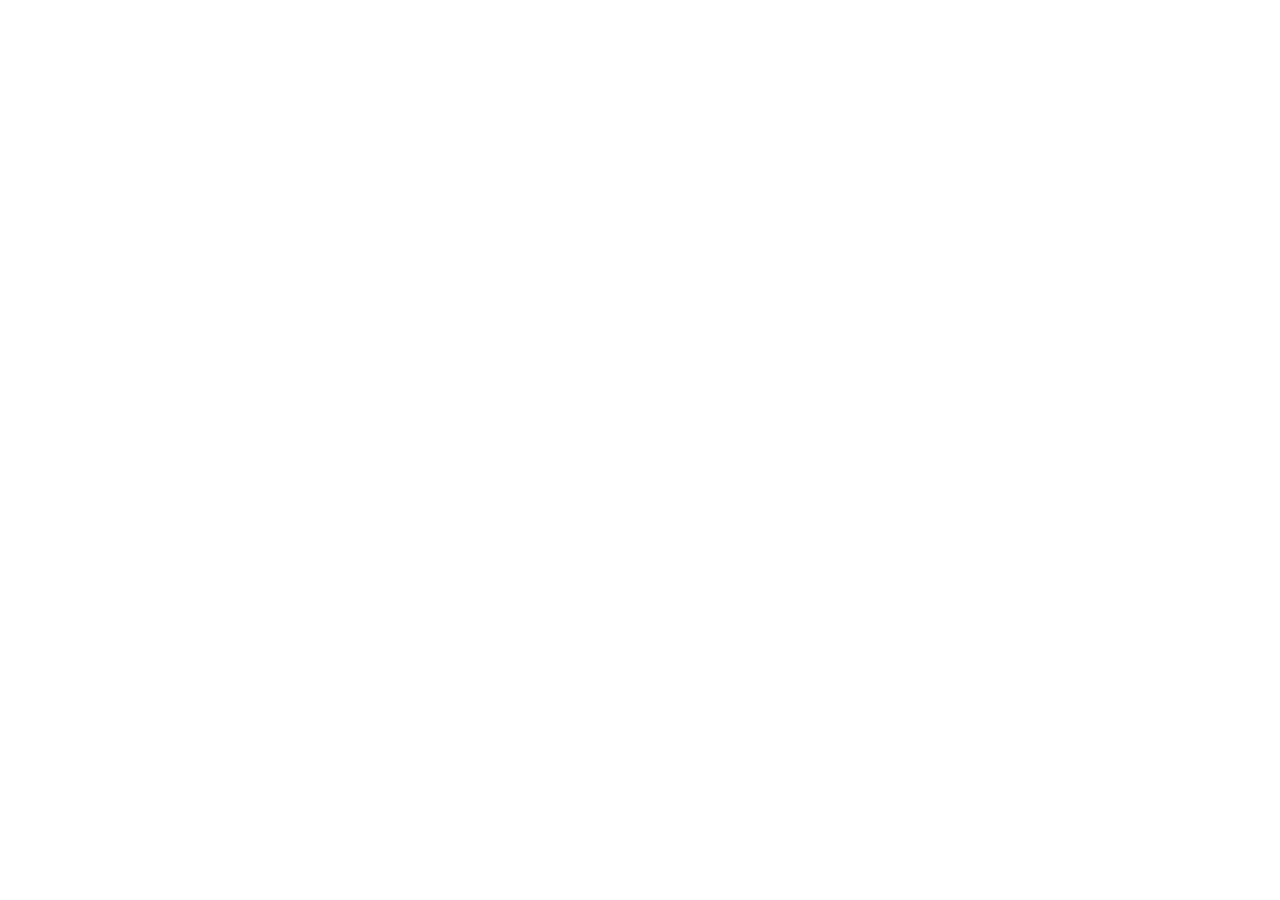
==== commit 0457b48b: "Updates" ====
--- a/index.html
+++ b/index.html
@@ -30,7 +30,7 @@
     <!-- endbuild -->
 
   </head>
-  <body ng-cloak ng-controller="AppCtrl as app" ng-app="augm" data-spy="scroll" data-target=".navbar">
+  <body ng-cloak ng-controller="AppCtrl as app" ng-app="augm">
 
     <div ui-view="nav"></div>  
     <main ui-view="displayorder" class="container-fluid"></main>
--- a/main.css
+++ b/main.css
@@ -1 +1 @@
-@font-face{font-family:misoregular;src:url(../fonts/miso-regular-webfont.eot);src:url(../fonts/miso-regular-webfont.eot?#iefix) format("embedded-opentype"),url(../fonts/miso-regular-webfont.woff2) format("woff2"),url(../fonts/miso-regular-webfont.woff) format("woff"),url(../fonts/miso-regular-webfont.ttf) format("truetype"),url(../fonts/miso-regular-webfont.svg#misoregular) format("svg");font-weight:400;font-style:normal}@font-face{font-family:deliciousroman;src:url(../fonts/delicious-roman-webfont.eot);src:url(../fonts/delicious-roman-webfont.eot?#iefix) format("embedded-opentype"),url(../fonts/delicious-roman-webfont.woff2) format("woff2"),url(../fonts/delicious-roman-webfont.woff) format("woff"),url(../fonts/delicious-roman-webfont.ttf) format("truetype"),url(../fonts/delicious-roman-webfont.svg#deliciousroman) format("svg");font-weight:400;font-style:normal}/*! normalize.css v3.0.1 | MIT License | git.io/normalize *//*! normalize.css v3.0.1 | MIT License | git.io/normalize */html{font-family:sans-serif;-ms-text-size-adjust:100%;-webkit-text-size-adjust:100%}body{margin:0}article,aside,details,figcaption,figure,footer,header,hgroup,main,nav,section,summary{display:block}audio,canvas,progress,video{display:inline-block;vertical-align:baseline}audio:not([controls]){display:none;height:0}[hidden],template{display:none}a{background:0 0}a:active,a:hover{outline:0}b,strong{font-weight:700}dfn{font-style:italic}h1{margin:.67em 0}mark{background:#ff0;color:#000}sub,sup{font-size:75%;line-height:0;position:relative;vertical-align:baseline}sup{top:-.5em}sub{bottom:-.25em}img{border:0}svg:not(:root){overflow:hidden}hr{-moz-box-sizing:content-box;box-sizing:content-box;height:0}pre{overflow:auto}code,kbd,pre,samp{font-size:1em}button,input,optgroup,select,textarea{color:inherit;font:inherit;margin:0}button{overflow:visible}button,select{text-transform:none}button,html input[type=button],input[type=reset],input[type=submit]{-webkit-appearance:button;cursor:pointer}button[disabled],html input[disabled]{cursor:default}button::-moz-focus-inner,input::-moz-focus-inner{border:0;padding:0}input[type=checkbox],input[type=radio]{box-sizing:border-box;padding:0}input[type=number]::-webkit-inner-spin-button,input[type=number]::-webkit-outer-spin-button{height:auto}input[type=search]::-webkit-search-cancel-button,input[type=search]::-webkit-search-decoration{-webkit-appearance:none}textarea{overflow:auto}optgroup{font-weight:700}table{border-collapse:collapse;border-spacing:0}td,th{padding:0}@media print{*{text-shadow:none!important;color:#000!important;background:0 0!important;box-shadow:none!important}a,a:visited{text-decoration:underline}a[href]:after{content:" (" attr(href) ")"}abbr[title]:after{content:" (" attr(title) ")"}a[href^="javascript:"]:after,a[href^="#"]:after{content:""}blockquote,pre{border:1px solid #999;page-break-inside:avoid}thead{display:table-header-group}img,tr{page-break-inside:avoid}img{max-width:100%!important}h2,h3,p{orphans:3;widows:3}h2,h3{page-break-after:avoid}select{background:#fff!important}.navbar{display:none}.table td,.table th{background-color:#fff!important}.btn>.caret,.dropup>.btn>.caret{border-top-color:#000!important}.label{border:1px solid #000}.table{border-collapse:collapse!important}.table-bordered td,.table-bordered th{border:1px solid #ddd!important}}@font-face{font-family:'Glyphicons Halflings';src:url(../fonts/bootstrap/glyphicons-halflings-regular.eot);src:url(../fonts/bootstrap/glyphicons-halflings-regular.eot?#iefix) format("embedded-opentype"),url(../fonts/bootstrap/glyphicons-halflings-regular.woff) format("woff"),url(../fonts/bootstrap/glyphicons-halflings-regular.ttf) format("truetype"),url(../fonts/bootstrap/glyphicons-halflings-regular.svg#glyphicons_halflingsregular) format("svg")}.glyphicon{position:relative;top:1px;display:inline-block;font-family:'Glyphicons Halflings';font-style:normal;font-weight:400;line-height:1;-webkit-font-smoothing:antialiased;-moz-osx-font-smoothing:grayscale}.glyphicon-asterisk:before{content:"\2a"}.glyphicon-plus:before{content:"\2b"}.glyphicon-euro:before{content:"\20ac"}.glyphicon-minus:before{content:"\2212"}.glyphicon-cloud:before{content:"\2601"}.glyphicon-envelope:before{content:"\2709"}.glyphicon-pencil:before{content:"\270f"}.glyphicon-glass:before{content:"\e001"}.glyphicon-music:before{content:"\e002"}.glyphicon-search:before{content:"\e003"}.glyphicon-heart:before{content:"\e005"}.glyphicon-star:before{content:"\e006"}.glyphicon-star-empty:before{content:"\e007"}.glyphicon-user:before{content:"\e008"}.glyphicon-film:before{content:"\e009"}.glyphicon-th-large:before{content:"\e010"}.glyphicon-th:before{content:"\e011"}.glyphicon-th-list:before{content:"\e012"}.glyphicon-ok:before{content:"\e013"}.glyphicon-remove:before{content:"\e014"}.glyphicon-zoom-in:before{content:"\e015"}.glyphicon-zoom-out:before{content:"\e016"}.glyphicon-off:before{content:"\e017"}.glyphicon-signal:before{content:"\e018"}.glyphicon-cog:before{content:"\e019"}.glyphicon-trash:before{content:"\e020"}.glyphicon-home:before{content:"\e021"}.glyphicon-file:before{content:"\e022"}.glyphicon-time:before{content:"\e023"}.glyphicon-road:before{content:"\e024"}.glyphicon-download-alt:before{content:"\e025"}.glyphicon-download:before{content:"\e026"}.glyphicon-upload:before{content:"\e027"}.glyphicon-inbox:before{content:"\e028"}.glyphicon-play-circle:before{content:"\e029"}.glyphicon-repeat:before{content:"\e030"}.glyphicon-refresh:before{content:"\e031"}.glyphicon-list-alt:before{content:"\e032"}.glyphicon-lock:before{content:"\e033"}.glyphicon-flag:before{content:"\e034"}.glyphicon-headphones:before{content:"\e035"}.glyphicon-volume-off:before{content:"\e036"}.glyphicon-volume-down:before{content:"\e037"}.glyphicon-volume-up:before{content:"\e038"}.glyphicon-qrcode:before{content:"\e039"}.glyphicon-barcode:before{content:"\e040"}.glyphicon-tag:before{content:"\e041"}.glyphicon-tags:before{content:"\e042"}.glyphicon-book:before{content:"\e043"}.glyphicon-bookmark:before{content:"\e044"}.glyphicon-print:before{content:"\e045"}.glyphicon-camera:before{content:"\e046"}.glyphicon-font:before{content:"\e047"}.glyphicon-bold:before{content:"\e048"}.glyphicon-italic:before{content:"\e049"}.glyphicon-text-height:before{content:"\e050"}.glyphicon-text-width:before{content:"\e051"}.glyphicon-align-left:before{content:"\e052"}.glyphicon-align-center:before{content:"\e053"}.glyphicon-align-right:before{content:"\e054"}.glyphicon-align-justify:before{content:"\e055"}.glyphicon-list:before{content:"\e056"}.glyphicon-indent-left:before{content:"\e057"}.glyphicon-indent-right:before{content:"\e058"}.glyphicon-facetime-video:before{content:"\e059"}.glyphicon-picture:before{content:"\e060"}.glyphicon-map-marker:before{content:"\e062"}.glyphicon-adjust:before{content:"\e063"}.glyphicon-tint:before{content:"\e064"}.glyphicon-edit:before{content:"\e065"}.glyphicon-share:before{content:"\e066"}.glyphicon-check:before{content:"\e067"}.glyphicon-move:before{content:"\e068"}.glyphicon-step-backward:before{content:"\e069"}.glyphicon-fast-backward:before{content:"\e070"}.glyphicon-backward:before{content:"\e071"}.glyphicon-play:before{content:"\e072"}.glyphicon-pause:before{content:"\e073"}.glyphicon-stop:before{content:"\e074"}.glyphicon-forward:before{content:"\e075"}.glyphicon-fast-forward:before{content:"\e076"}.glyphicon-step-forward:before{content:"\e077"}.glyphicon-eject:before{content:"\e078"}.glyphicon-chevron-left:before{content:"\e079"}.glyphicon-chevron-right:before{content:"\e080"}.glyphicon-plus-sign:before{content:"\e081"}.glyphicon-minus-sign:before{content:"\e082"}.glyphicon-remove-sign:before{content:"\e083"}.glyphicon-ok-sign:before{content:"\e084"}.glyphicon-question-sign:before{content:"\e085"}.glyphicon-info-sign:before{content:"\e086"}.glyphicon-screenshot:before{content:"\e087"}.glyphicon-remove-circle:before{content:"\e088"}.glyphicon-ok-circle:before{content:"\e089"}.glyphicon-ban-circle:before{content:"\e090"}.glyphicon-arrow-left:before{content:"\e091"}.glyphicon-arrow-right:before{content:"\e092"}.glyphicon-arrow-up:before{content:"\e093"}.glyphicon-arrow-down:before{content:"\e094"}.glyphicon-share-alt:before{content:"\e095"}.glyphicon-resize-full:before{content:"\e096"}.glyphicon-resize-small:before{content:"\e097"}.glyphicon-exclamation-sign:before{content:"\e101"}.glyphicon-gift:before{content:"\e102"}.glyphicon-leaf:before{content:"\e103"}.glyphicon-fire:before{content:"\e104"}.glyphicon-eye-open:before{content:"\e105"}.glyphicon-eye-close:before{content:"\e106"}.glyphicon-warning-sign:before{content:"\e107"}.glyphicon-plane:before{content:"\e108"}.glyphicon-calendar:before{content:"\e109"}.glyphicon-random:before{content:"\e110"}.glyphicon-comment:before{content:"\e111"}.glyphicon-magnet:before{content:"\e112"}.glyphicon-chevron-up:before{content:"\e113"}.glyphicon-chevron-down:before{content:"\e114"}.glyphicon-retweet:before{content:"\e115"}.glyphicon-shopping-cart:before{content:"\e116"}.glyphicon-folder-close:before{content:"\e117"}.glyphicon-folder-open:before{content:"\e118"}.glyphicon-resize-vertical:before{content:"\e119"}.glyphicon-resize-horizontal:before{content:"\e120"}.glyphicon-hdd:before{content:"\e121"}.glyphicon-bullhorn:before{content:"\e122"}.glyphicon-bell:before{content:"\e123"}.glyphicon-certificate:before{content:"\e124"}.glyphicon-thumbs-up:before{content:"\e125"}.glyphicon-thumbs-down:before{content:"\e126"}.glyphicon-hand-right:before{content:"\e127"}.glyphicon-hand-left:before{content:"\e128"}.glyphicon-hand-up:before{content:"\e129"}.glyphicon-hand-down:before{content:"\e130"}.glyphicon-circle-arrow-right:before{content:"\e131"}.glyphicon-circle-arrow-left:before{content:"\e132"}.glyphicon-circle-arrow-up:before{content:"\e133"}.glyphicon-circle-arrow-down:before{content:"\e134"}.glyphicon-globe:before{content:"\e135"}.glyphicon-wrench:before{content:"\e136"}.glyphicon-tasks:before{content:"\e137"}.glyphicon-filter:before{content:"\e138"}.glyphicon-briefcase:before{content:"\e139"}.glyphicon-fullscreen:before{content:"\e140"}.glyphicon-dashboard:before{content:"\e141"}.glyphicon-paperclip:before{content:"\e142"}.glyphicon-heart-empty:before{content:"\e143"}.glyphicon-link:before{content:"\e144"}.glyphicon-phone:before{content:"\e145"}.glyphicon-pushpin:before{content:"\e146"}.glyphicon-usd:before{content:"\e148"}.glyphicon-gbp:before{content:"\e149"}.glyphicon-sort:before{content:"\e150"}.glyphicon-sort-by-alphabet:before{content:"\e151"}.glyphicon-sort-by-alphabet-alt:before{content:"\e152"}.glyphicon-sort-by-order:before{content:"\e153"}.glyphicon-sort-by-order-alt:before{content:"\e154"}.glyphicon-sort-by-attributes:before{content:"\e155"}.glyphicon-sort-by-attributes-alt:before{content:"\e156"}.glyphicon-unchecked:before{content:"\e157"}.glyphicon-expand:before{content:"\e158"}.glyphicon-collapse-down:before{content:"\e159"}.glyphicon-collapse-up:before{content:"\e160"}.glyphicon-log-in:before{content:"\e161"}.glyphicon-flash:before{content:"\e162"}.glyphicon-log-out:before{content:"\e163"}.glyphicon-new-window:before{content:"\e164"}.glyphicon-record:before{content:"\e165"}.glyphicon-save:before{content:"\e166"}.glyphicon-open:before{content:"\e167"}.glyphicon-saved:before{content:"\e168"}.glyphicon-import:before{content:"\e169"}.glyphicon-export:before{content:"\e170"}.glyphicon-send:before{content:"\e171"}.glyphicon-floppy-disk:before{content:"\e172"}.glyphicon-floppy-saved:before{content:"\e173"}.glyphicon-floppy-remove:before{content:"\e174"}.glyphicon-floppy-save:before{content:"\e175"}.glyphicon-floppy-open:before{content:"\e176"}.glyphicon-credit-card:before{content:"\e177"}.glyphicon-transfer:before{content:"\e178"}.glyphicon-cutlery:before{content:"\e179"}.glyphicon-header:before{content:"\e180"}.glyphicon-compressed:before{content:"\e181"}.glyphicon-earphone:before{content:"\e182"}.glyphicon-phone-alt:before{content:"\e183"}.glyphicon-tower:before{content:"\e184"}.glyphicon-stats:before{content:"\e185"}.glyphicon-sd-video:before{content:"\e186"}.glyphicon-hd-video:before{content:"\e187"}.glyphicon-subtitles:before{content:"\e188"}.glyphicon-sound-stereo:before{content:"\e189"}.glyphicon-sound-dolby:before{content:"\e190"}.glyphicon-sound-5-1:before{content:"\e191"}.glyphicon-sound-6-1:before{content:"\e192"}.glyphicon-sound-7-1:before{content:"\e193"}.glyphicon-copyright-mark:before{content:"\e194"}.glyphicon-registration-mark:before{content:"\e195"}.glyphicon-cloud-download:before{content:"\e197"}.glyphicon-cloud-upload:before{content:"\e198"}.glyphicon-tree-conifer:before{content:"\e199"}.glyphicon-tree-deciduous:before{content:"\e200"}*,:after,:before{-webkit-box-sizing:border-box;-moz-box-sizing:border-box;box-sizing:border-box}html{font-size:10px;-webkit-tap-highlight-color:transparent}body{font-family:deliciousroman,"Helvetica Neue",Helvetica,Arial,sans-serif;font-size:15px;line-height:1.6;color:#36373b;background-color:#fff}button,input,select,textarea{font-family:inherit;font-size:inherit;line-height:inherit}a{color:#36373b;text-decoration:none}a:focus,a:hover{color:#111213;text-decoration:underline}a:focus{outline:dotted thin;outline:-webkit-focus-ring-color auto 5px;outline-offset:-2px}figure{margin:0}img{vertical-align:middle}.img-responsive{display:block;max-width:100%;height:auto}.img-rounded{border-radius:6px}.img-thumbnail{padding:4px;line-height:1.6;background-color:#fff;border:1px solid #ddd;border-radius:4px;-webkit-transition:all .2s ease-in-out;-o-transition:all .2s ease-in-out;transition:all .2s ease-in-out;display:inline-block;max-width:100%;height:auto}.img-circle{border-radius:50%}hr{margin-top:24px;margin-bottom:24px;border:0;border-top:1px solid #eee}.sr-only{position:absolute;width:1px;height:1px;margin:-1px;padding:0;overflow:hidden;clip:rect(0,0,0,0);border:0}.sr-only-focusable:active,.sr-only-focusable:focus{position:static;width:auto;height:auto;margin:0;overflow:visible;clip:auto}.h1,.h2,.h3,.h4,.h5,.h6,h1,h2,h3,h4,h5,h6{font-family:misoregular,"Helvetica Neue",Helvetica,Arial,sans-serif;font-weight:500;line-height:1.1;color:inherit}.h1 .small,.h1 small,.h2 .small,.h2 small,.h3 .small,.h3 small,.h4 .small,.h4 small,.h5 .small,.h5 small,.h6 .small,.h6 small,h1 .small,h1 small,h2 .small,h2 small,h3 .small,h3 small,h4 .small,h4 small,h5 .small,h5 small,h6 .small,h6 small{font-weight:400;line-height:1;color:#777}.h1,.h2,.h3,h1,h2,h3{margin-top:24px;margin-bottom:12px}.h1 .small,.h1 small,.h2 .small,.h2 small,.h3 .small,.h3 small,h1 .small,h1 small,h2 .small,h2 small,h3 .small,h3 small{font-size:65%}.h4,.h5,.h6,h4,h5,h6{margin-top:12px;margin-bottom:12px}.h4 .small,.h4 small,.h5 .small,.h5 small,.h6 .small,.h6 small,h4 .small,h4 small,h5 .small,h5 small,h6 .small,h6 small{font-size:75%}.h1,h1{font-size:39px}.h2,h2{font-size:32px}.h3,h3{font-size:26px}.h4,h4{font-size:19px}.h5,h5{font-size:15px}.h6,h6{font-size:13px}p{margin:0 0 12px}.lead{margin-bottom:24px;font-size:17px;font-weight:300;line-height:1.4}@media (min-width:768px){.lead{font-size:22.5px}}.small,small{font-size:86%}cite{font-style:normal}.mark,mark{background-color:#fcf8e3;padding:.2em}.text-left{text-align:left}.text-right{text-align:right}.text-center{text-align:center}.text-justify{text-align:justify}.text-nowrap{white-space:nowrap}.text-lowercase{text-transform:lowercase}.text-uppercase{text-transform:uppercase}.text-capitalize{text-transform:capitalize}.text-muted{color:#777}.text-primary{color:#36373b}a.text-primary:hover{color:#1e1e20}.text-success{color:#3c763d}a.text-success:hover{color:#2b542c}.text-info{color:#31708f}a.text-info:hover{color:#245269}.text-warning{color:#8a6d3b}a.text-warning:hover{color:#66512c}.text-danger{color:#a94442}a.text-danger:hover{color:#843534}.bg-primary{color:#fff;background-color:#36373b}a.bg-primary:hover{background-color:#1e1e20}.bg-success{background-color:#dff0d8}a.bg-success:hover{background-color:#c1e2b3}.bg-info{background-color:#d9edf7}a.bg-info:hover{background-color:#afd9ee}.bg-warning{background-color:#fcf8e3}a.bg-warning:hover{background-color:#f7ecb5}.bg-danger{background-color:#f2dede}a.bg-danger:hover{background-color:#e4b9b9}.page-header{padding-bottom:11px;margin:48px 0 24px;border-bottom:1px solid #eee}ol,ul{margin-top:0;margin-bottom:12px}ol ol,ol ul,ul ol,ul ul{margin-bottom:0}.list-inline,.list-unstyled{padding-left:0;list-style:none}.list-inline{margin-left:-5px}.list-inline>li{display:inline-block;padding-left:5px;padding-right:5px}dl{margin-top:0;margin-bottom:24px}dd,dt{line-height:1.6}dt{font-weight:700}dd{margin-left:0}.dl-horizontal dd:after,.dl-horizontal dd:before{content:" ";display:table}.dl-horizontal dd:after{clear:both}@media (min-width:910px){.dl-horizontal dt{float:left;width:160px;clear:left;text-align:right;overflow:hidden;text-overflow:ellipsis;white-space:nowrap}.dl-horizontal dd{margin-left:180px}}abbr[data-original-title],abbr[title]{cursor:help;border-bottom:1px dotted #777}.initialism{font-size:90%;text-transform:uppercase}blockquote{padding:12px 24px;margin:0 0 24px;font-size:18.75px;border-left:5px solid #eee}blockquote ol:last-child,blockquote p:last-child,blockquote ul:last-child{margin-bottom:0}blockquote .small,blockquote footer,blockquote small{display:block;font-size:80%;line-height:1.6;color:#777}blockquote .small:before,blockquote footer:before,blockquote small:before{content:'\2014 \00A0'}.blockquote-reverse,blockquote.pull-right{padding-right:15px;padding-left:0;border-right:5px solid #eee;border-left:0;text-align:right}.blockquote-reverse .small:before,.blockquote-reverse footer:before,.blockquote-reverse small:before,blockquote.pull-right .small:before,blockquote.pull-right footer:before,blockquote.pull-right small:before{content:''}.blockquote-reverse .small:after,.blockquote-reverse footer:after,.blockquote-reverse small:after,blockquote.pull-right .small:after,blockquote.pull-right footer:after,blockquote.pull-right small:after{content:'\00A0 \2014'}blockquote:after,blockquote:before{content:""}address{margin-bottom:24px;font-style:normal;line-height:1.6}code,kbd,pre,samp{font-family:Menlo,Monaco,Consolas,"Courier New",monospace}code{padding:2px 4px;font-size:90%;color:#c7254e;background-color:#f9f2f4;border-radius:4px}kbd{padding:2px 4px;font-size:90%;color:#fff;background-color:#333;border-radius:3px;box-shadow:inset 0 -1px 0 rgba(0,0,0,.25)}kbd kbd{padding:0;font-size:100%;box-shadow:none}pre{display:block;padding:11.5px;margin:0 0 12px;font-size:14px;line-height:1.6;word-break:break-all;word-wrap:break-word;color:#333;background-color:#f5f5f5;border:1px solid #ccc;border-radius:4px}pre code{padding:0;font-size:inherit;color:inherit;white-space:pre-wrap;background-color:transparent;border-radius:0}.pre-scrollable{max-height:340px;overflow-y:scroll}.container{margin-right:auto;margin-left:auto;padding-left:30px;padding-right:30px}.container:after,.container:before{content:" ";display:table}.container:after{clear:both}@media (min-width:768px){.container{width:780px}}@media (min-width:992px){.container{width:1000px}}@media (min-width:1200px){.container{width:1200px}}.container-fluid{margin-right:auto;margin-left:auto;padding-left:30px;padding-right:30px}.container-fluid:after,.container-fluid:before{content:" ";display:table}.container-fluid:after{clear:both}.row{margin-left:-30px;margin-right:-30px}.row:after,.row:before{content:" ";display:table}.row:after{clear:both}.col-lg-1,.col-lg-10,.col-lg-11,.col-lg-12,.col-lg-2,.col-lg-3,.col-lg-4,.col-lg-5,.col-lg-6,.col-lg-7,.col-lg-8,.col-lg-9,.col-md-1,.col-md-10,.col-md-11,.col-md-12,.col-md-2,.col-md-3,.col-md-4,.col-md-5,.col-md-6,.col-md-7,.col-md-8,.col-md-9,.col-sm-1,.col-sm-10,.col-sm-11,.col-sm-12,.col-sm-2,.col-sm-3,.col-sm-4,.col-sm-5,.col-sm-6,.col-sm-7,.col-sm-8,.col-sm-9,.col-xs-1,.col-xs-10,.col-xs-11,.col-xs-12,.col-xs-2,.col-xs-3,.col-xs-4,.col-xs-5,.col-xs-6,.col-xs-7,.col-xs-8,.col-xs-9{position:relative;min-height:1px;padding-left:30px;padding-right:30px}.col-xs-1,.col-xs-10,.col-xs-11,.col-xs-12,.col-xs-2,.col-xs-3,.col-xs-4,.col-xs-5,.col-xs-6,.col-xs-7,.col-xs-8,.col-xs-9{float:left}.col-xs-1{width:8.33333%}.col-xs-2{width:16.66667%}.col-xs-3{width:25%}.col-xs-4{width:33.33333%}.col-xs-5{width:41.66667%}.col-xs-6{width:50%}.col-xs-7{width:58.33333%}.col-xs-8{width:66.66667%}.col-xs-9{width:75%}.col-xs-10{width:83.33333%}.col-xs-11{width:91.66667%}.col-xs-12{width:100%}.col-xs-pull-0{right:auto}.col-xs-pull-1{right:8.33333%}.col-xs-pull-2{right:16.66667%}.col-xs-pull-3{right:25%}.col-xs-pull-4{right:33.33333%}.col-xs-pull-5{right:41.66667%}.col-xs-pull-6{right:50%}.col-xs-pull-7{right:58.33333%}.col-xs-pull-8{right:66.66667%}.col-xs-pull-9{right:75%}.col-xs-pull-10{right:83.33333%}.col-xs-pull-11{right:91.66667%}.col-xs-pull-12{right:100%}.col-xs-push-0{left:auto}.col-xs-push-1{left:8.33333%}.col-xs-push-2{left:16.66667%}.col-xs-push-3{left:25%}.col-xs-push-4{left:33.33333%}.col-xs-push-5{left:41.66667%}.col-xs-push-6{left:50%}.col-xs-push-7{left:58.33333%}.col-xs-push-8{left:66.66667%}.col-xs-push-9{left:75%}.col-xs-push-10{left:83.33333%}.col-xs-push-11{left:91.66667%}.col-xs-push-12{left:100%}.col-xs-offset-0{margin-left:0}.col-xs-offset-1{margin-left:8.33333%}.col-xs-offset-2{margin-left:16.66667%}.col-xs-offset-3{margin-left:25%}.col-xs-offset-4{margin-left:33.33333%}.col-xs-offset-5{margin-left:41.66667%}.col-xs-offset-6{margin-left:50%}.col-xs-offset-7{margin-left:58.33333%}.col-xs-offset-8{margin-left:66.66667%}.col-xs-offset-9{margin-left:75%}.col-xs-offset-10{margin-left:83.33333%}.col-xs-offset-11{margin-left:91.66667%}.col-xs-offset-12{margin-left:100%}@media (min-width:768px){.col-sm-1,.col-sm-10,.col-sm-11,.col-sm-12,.col-sm-2,.col-sm-3,.col-sm-4,.col-sm-5,.col-sm-6,.col-sm-7,.col-sm-8,.col-sm-9{float:left}.col-sm-1{width:8.33333%}.col-sm-2{width:16.66667%}.col-sm-3{width:25%}.col-sm-4{width:33.33333%}.col-sm-5{width:41.66667%}.col-sm-6{width:50%}.col-sm-7{width:58.33333%}.col-sm-8{width:66.66667%}.col-sm-9{width:75%}.col-sm-10{width:83.33333%}.col-sm-11{width:91.66667%}.col-sm-12{width:100%}.col-sm-pull-0{right:auto}.col-sm-pull-1{right:8.33333%}.col-sm-pull-2{right:16.66667%}.col-sm-pull-3{right:25%}.col-sm-pull-4{right:33.33333%}.col-sm-pull-5{right:41.66667%}.col-sm-pull-6{right:50%}.col-sm-pull-7{right:58.33333%}.col-sm-pull-8{right:66.66667%}.col-sm-pull-9{right:75%}.col-sm-pull-10{right:83.33333%}.col-sm-pull-11{right:91.66667%}.col-sm-pull-12{right:100%}.col-sm-push-0{left:auto}.col-sm-push-1{left:8.33333%}.col-sm-push-2{left:16.66667%}.col-sm-push-3{left:25%}.col-sm-push-4{left:33.33333%}.col-sm-push-5{left:41.66667%}.col-sm-push-6{left:50%}.col-sm-push-7{left:58.33333%}.col-sm-push-8{left:66.66667%}.col-sm-push-9{left:75%}.col-sm-push-10{left:83.33333%}.col-sm-push-11{left:91.66667%}.col-sm-push-12{left:100%}.col-sm-offset-0{margin-left:0}.col-sm-offset-1{margin-left:8.33333%}.col-sm-offset-2{margin-left:16.66667%}.col-sm-offset-3{margin-left:25%}.col-sm-offset-4{margin-left:33.33333%}.col-sm-offset-5{margin-left:41.66667%}.col-sm-offset-6{margin-left:50%}.col-sm-offset-7{margin-left:58.33333%}.col-sm-offset-8{margin-left:66.66667%}.col-sm-offset-9{margin-left:75%}.col-sm-offset-10{margin-left:83.33333%}.col-sm-offset-11{margin-left:91.66667%}.col-sm-offset-12{margin-left:100%}}@media (min-width:992px){.col-md-1,.col-md-10,.col-md-11,.col-md-12,.col-md-2,.col-md-3,.col-md-4,.col-md-5,.col-md-6,.col-md-7,.col-md-8,.col-md-9{float:left}.col-md-1{width:8.33333%}.col-md-2{width:16.66667%}.col-md-3{width:25%}.col-md-4{width:33.33333%}.col-md-5{width:41.66667%}.col-md-6{width:50%}.col-md-7{width:58.33333%}.col-md-8{width:66.66667%}.col-md-9{width:75%}.col-md-10{width:83.33333%}.col-md-11{width:91.66667%}.col-md-12{width:100%}.col-md-pull-0{right:auto}.col-md-pull-1{right:8.33333%}.col-md-pull-2{right:16.66667%}.col-md-pull-3{right:25%}.col-md-pull-4{right:33.33333%}.col-md-pull-5{right:41.66667%}.col-md-pull-6{right:50%}.col-md-pull-7{right:58.33333%}.col-md-pull-8{right:66.66667%}.col-md-pull-9{right:75%}.col-md-pull-10{right:83.33333%}.col-md-pull-11{right:91.66667%}.col-md-pull-12{right:100%}.col-md-push-0{left:auto}.col-md-push-1{left:8.33333%}.col-md-push-2{left:16.66667%}.col-md-push-3{left:25%}.col-md-push-4{left:33.33333%}.col-md-push-5{left:41.66667%}.col-md-push-6{left:50%}.col-md-push-7{left:58.33333%}.col-md-push-8{left:66.66667%}.col-md-push-9{left:75%}.col-md-push-10{left:83.33333%}.col-md-push-11{left:91.66667%}.col-md-push-12{left:100%}.col-md-offset-0{margin-left:0}.col-md-offset-1{margin-left:8.33333%}.col-md-offset-2{margin-left:16.66667%}.col-md-offset-3{margin-left:25%}.col-md-offset-4{margin-left:33.33333%}.col-md-offset-5{margin-left:41.66667%}.col-md-offset-6{margin-left:50%}.col-md-offset-7{margin-left:58.33333%}.col-md-offset-8{margin-left:66.66667%}.col-md-offset-9{margin-left:75%}.col-md-offset-10{margin-left:83.33333%}.col-md-offset-11{margin-left:91.66667%}.col-md-offset-12{margin-left:100%}}@media (min-width:1200px){.col-lg-1,.col-lg-10,.col-lg-11,.col-lg-12,.col-lg-2,.col-lg-3,.col-lg-4,.col-lg-5,.col-lg-6,.col-lg-7,.col-lg-8,.col-lg-9{float:left}.col-lg-1{width:8.33333%}.col-lg-2{width:16.66667%}.col-lg-3{width:25%}.col-lg-4{width:33.33333%}.col-lg-5{width:41.66667%}.col-lg-6{width:50%}.col-lg-7{width:58.33333%}.col-lg-8{width:66.66667%}.col-lg-9{width:75%}.col-lg-10{width:83.33333%}.col-lg-11{width:91.66667%}.col-lg-12{width:100%}.col-lg-pull-0{right:auto}.col-lg-pull-1{right:8.33333%}.col-lg-pull-2{right:16.66667%}.col-lg-pull-3{right:25%}.col-lg-pull-4{right:33.33333%}.col-lg-pull-5{right:41.66667%}.col-lg-pull-6{right:50%}.col-lg-pull-7{right:58.33333%}.col-lg-pull-8{right:66.66667%}.col-lg-pull-9{right:75%}.col-lg-pull-10{right:83.33333%}.col-lg-pull-11{right:91.66667%}.col-lg-pull-12{right:100%}.col-lg-push-0{left:auto}.col-lg-push-1{left:8.33333%}.col-lg-push-2{left:16.66667%}.col-lg-push-3{left:25%}.col-lg-push-4{left:33.33333%}.col-lg-push-5{left:41.66667%}.col-lg-push-6{left:50%}.col-lg-push-7{left:58.33333%}.col-lg-push-8{left:66.66667%}.col-lg-push-9{left:75%}.col-lg-push-10{left:83.33333%}.col-lg-push-11{left:91.66667%}.col-lg-push-12{left:100%}.col-lg-offset-0{margin-left:0}.col-lg-offset-1{margin-left:8.33333%}.col-lg-offset-2{margin-left:16.66667%}.col-lg-offset-3{margin-left:25%}.col-lg-offset-4{margin-left:33.33333%}.col-lg-offset-5{margin-left:41.66667%}.col-lg-offset-6{margin-left:50%}.col-lg-offset-7{margin-left:58.33333%}.col-lg-offset-8{margin-left:66.66667%}.col-lg-offset-9{margin-left:75%}.col-lg-offset-10{margin-left:83.33333%}.col-lg-offset-11{margin-left:91.66667%}.col-lg-offset-12{margin-left:100%}}table{background-color:transparent}th{text-align:left}.table{width:100%;max-width:100%;margin-bottom:24px}.table>tbody>tr>td,.table>tbody>tr>th,.table>tfoot>tr>td,.table>tfoot>tr>th,.table>thead>tr>td,.table>thead>tr>th{padding:8px;line-height:1.6;vertical-align:top;border-top:1px solid #ddd}.table>thead>tr>th{vertical-align:bottom;border-bottom:2px solid #ddd}.table>caption+thead>tr:first-child>td,.table>caption+thead>tr:first-child>th,.table>colgroup+thead>tr:first-child>td,.table>colgroup+thead>tr:first-child>th,.table>thead:first-child>tr:first-child>td,.table>thead:first-child>tr:first-child>th{border-top:0}.table>tbody+tbody{border-top:2px solid #ddd}.table .table{background-color:#fff}.table-condensed>tbody>tr>td,.table-condensed>tbody>tr>th,.table-condensed>tfoot>tr>td,.table-condensed>tfoot>tr>th,.table-condensed>thead>tr>td,.table-condensed>thead>tr>th{padding:5px}.table-bordered,.table-bordered>tbody>tr>td,.table-bordered>tbody>tr>th,.table-bordered>tfoot>tr>td,.table-bordered>tfoot>tr>th,.table-bordered>thead>tr>td,.table-bordered>thead>tr>th{border:1px solid #ddd}.table-bordered>thead>tr>td,.table-bordered>thead>tr>th{border-bottom-width:2px}.table-striped>tbody>tr:nth-child(odd)>td,.table-striped>tbody>tr:nth-child(odd)>th{background-color:#f9f9f9}.table-hover>tbody>tr:hover>td,.table-hover>tbody>tr:hover>th{background-color:#f5f5f5}table col[class*=col-]{position:static;float:none;display:table-column}table td[class*=col-],table th[class*=col-]{position:static;float:none;display:table-cell}.table>tbody>tr.active>td,.table>tbody>tr.active>th,.table>tbody>tr>td.active,.table>tbody>tr>th.active,.table>tfoot>tr.active>td,.table>tfoot>tr.active>th,.table>tfoot>tr>td.active,.table>tfoot>tr>th.active,.table>thead>tr.active>td,.table>thead>tr.active>th,.table>thead>tr>td.active,.table>thead>tr>th.active{background-color:#f5f5f5}.table-hover>tbody>tr.active:hover>td,.table-hover>tbody>tr.active:hover>th,.table-hover>tbody>tr:hover>.active,.table-hover>tbody>tr>td.active:hover,.table-hover>tbody>tr>th.active:hover{background-color:#e8e8e8}.table>tbody>tr.success>td,.table>tbody>tr.success>th,.table>tbody>tr>td.success,.table>tbody>tr>th.success,.table>tfoot>tr.success>td,.table>tfoot>tr.success>th,.table>tfoot>tr>td.success,.table>tfoot>tr>th.success,.table>thead>tr.success>td,.table>thead>tr.success>th,.table>thead>tr>td.success,.table>thead>tr>th.success{background-color:#dff0d8}.table-hover>tbody>tr.success:hover>td,.table-hover>tbody>tr.success:hover>th,.table-hover>tbody>tr:hover>.success,.table-hover>tbody>tr>td.success:hover,.table-hover>tbody>tr>th.success:hover{background-color:#d0e9c6}.table>tbody>tr.info>td,.table>tbody>tr.info>th,.table>tbody>tr>td.info,.table>tbody>tr>th.info,.table>tfoot>tr.info>td,.table>tfoot>tr.info>th,.table>tfoot>tr>td.info,.table>tfoot>tr>th.info,.table>thead>tr.info>td,.table>thead>tr.info>th,.table>thead>tr>td.info,.table>thead>tr>th.info{background-color:#d9edf7}.table-hover>tbody>tr.info:hover>td,.table-hover>tbody>tr.info:hover>th,.table-hover>tbody>tr:hover>.info,.table-hover>tbody>tr>td.info:hover,.table-hover>tbody>tr>th.info:hover{background-color:#c4e3f3}.table>tbody>tr.warning>td,.table>tbody>tr.warning>th,.table>tbody>tr>td.warning,.table>tbody>tr>th.warning,.table>tfoot>tr.warning>td,.table>tfoot>tr.warning>th,.table>tfoot>tr>td.warning,.table>tfoot>tr>th.warning,.table>thead>tr.warning>td,.table>thead>tr.warning>th,.table>thead>tr>td.warning,.table>thead>tr>th.warning{background-color:#fcf8e3}.table-hover>tbody>tr.warning:hover>td,.table-hover>tbody>tr.warning:hover>th,.table-hover>tbody>tr:hover>.warning,.table-hover>tbody>tr>td.warning:hover,.table-hover>tbody>tr>th.warning:hover{background-color:#faf2cc}.table>tbody>tr.danger>td,.table>tbody>tr.danger>th,.table>tbody>tr>td.danger,.table>tbody>tr>th.danger,.table>tfoot>tr.danger>td,.table>tfoot>tr.danger>th,.table>tfoot>tr>td.danger,.table>tfoot>tr>th.danger,.table>thead>tr.danger>td,.table>thead>tr.danger>th,.table>thead>tr>td.danger,.table>thead>tr>th.danger{background-color:#f2dede}.table-hover>tbody>tr.danger:hover>td,.table-hover>tbody>tr.danger:hover>th,.table-hover>tbody>tr:hover>.danger,.table-hover>tbody>tr>td.danger:hover,.table-hover>tbody>tr>th.danger:hover{background-color:#ebcccc}@media screen and (max-width:767px){.table-responsive{width:100%;margin-bottom:18px;overflow-y:hidden;overflow-x:auto;-ms-overflow-style:-ms-autohiding-scrollbar;border:1px solid #ddd;-webkit-overflow-scrolling:touch}.table-responsive>.table{margin-bottom:0}.table-responsive>.table>tbody>tr>td,.table-responsive>.table>tbody>tr>th,.table-responsive>.table>tfoot>tr>td,.table-responsive>.table>tfoot>tr>th,.table-responsive>.table>thead>tr>td,.table-responsive>.table>thead>tr>th{white-space:nowrap}.table-responsive>.table-bordered{border:0}.table-responsive>.table-bordered>tbody>tr>td:first-child,.table-responsive>.table-bordered>tbody>tr>th:first-child,.table-responsive>.table-bordered>tfoot>tr>td:first-child,.table-responsive>.table-bordered>tfoot>tr>th:first-child,.table-responsive>.table-bordered>thead>tr>td:first-child,.table-responsive>.table-bordered>thead>tr>th:first-child{border-left:0}.table-responsive>.table-bordered>tbody>tr>td:last-child,.table-responsive>.table-bordered>tbody>tr>th:last-child,.table-responsive>.table-bordered>tfoot>tr>td:last-child,.table-responsive>.table-bordered>tfoot>tr>th:last-child,.table-responsive>.table-bordered>thead>tr>td:last-child,.table-responsive>.table-bordered>thead>tr>th:last-child{border-right:0}.table-responsive>.table-bordered>tbody>tr:last-child>td,.table-responsive>.table-bordered>tbody>tr:last-child>th,.table-responsive>.table-bordered>tfoot>tr:last-child>td,.table-responsive>.table-bordered>tfoot>tr:last-child>th{border-bottom:0}}fieldset{padding:0;margin:0;border:0;min-width:0}legend{display:block;width:100%;padding:0;margin-bottom:24px;font-size:22.5px;line-height:inherit;color:#333;border:0;border-bottom:1px solid #e5e5e5}label{display:inline-block;max-width:100%;margin-bottom:5px;font-weight:700}input[type=search]{-webkit-box-sizing:border-box;-moz-box-sizing:border-box;box-sizing:border-box}input[type=checkbox],input[type=radio]{margin:4px 0 0;line-height:normal}input[type=file]{display:block}input[type=range]{display:block;width:100%}select[multiple],select[size]{height:auto}input[type=checkbox]:focus,input[type=file]:focus,input[type=radio]:focus{outline:dotted thin;outline:-webkit-focus-ring-color auto 5px;outline-offset:-2px}output{display:block;padding-top:7px;font-size:15px;line-height:1.6;color:#555}.form-control{display:block;width:100%;height:38px;padding:6px 12px;font-size:15px;line-height:1.6;color:#555;background-color:#fff;background-image:none;border:1px solid #ccc;border-radius:4px;-webkit-box-shadow:inset 0 1px 1px rgba(0,0,0,.075);box-shadow:inset 0 1px 1px rgba(0,0,0,.075);-webkit-transition:border-color ease-in-out .15s,box-shadow ease-in-out .15s;-o-transition:border-color ease-in-out .15s,box-shadow ease-in-out .15s;transition:border-color ease-in-out .15s,box-shadow ease-in-out .15s}.form-control:focus{border-color:#66afe9;outline:0;-webkit-box-shadow:inset 0 1px 1px rgba(0,0,0,.075),0 0 8px rgba(102,175,233,.6);box-shadow:inset 0 1px 1px rgba(0,0,0,.075),0 0 8px rgba(102,175,233,.6)}.form-control::-moz-placeholder{color:#777;opacity:1}.form-control:-ms-input-placeholder{color:#777}.form-control::-webkit-input-placeholder{color:#777}.form-control[disabled],.form-control[readonly],fieldset[disabled] .form-control{cursor:not-allowed;background-color:#eee;opacity:1}textarea.form-control{height:auto}input[type=search]{-webkit-appearance:none}input[type=date],input[type=datetime-local],input[type=month],input[type=time]{line-height:38px;line-height:1.6 \0}.form-horizontal .form-group-sm input[type=date].form-control,.form-horizontal .form-group-sm input[type=datetime-local].form-control,.form-horizontal .form-group-sm input[type=month].form-control,.form-horizontal .form-group-sm input[type=time].form-control,.input-group-sm>.input-group-btn>input[type=date].btn,.input-group-sm>.input-group-btn>input[type=datetime-local].btn,.input-group-sm>.input-group-btn>input[type=month].btn,.input-group-sm>.input-group-btn>input[type=time].btn,.input-group-sm>input[type=date].form-control,.input-group-sm>input[type=date].input-group-addon,.input-group-sm>input[type=datetime-local].form-control,.input-group-sm>input[type=datetime-local].input-group-addon,.input-group-sm>input[type=month].form-control,.input-group-sm>input[type=month].input-group-addon,.input-group-sm>input[type=time].form-control,.input-group-sm>input[type=time].input-group-addon,input[type=date].input-sm,input[type=datetime-local].input-sm,input[type=month].input-sm,input[type=time].input-sm{line-height:31px}.form-horizontal .form-group-lg input[type=date].form-control,.form-horizontal .form-group-lg input[type=datetime-local].form-control,.form-horizontal .form-group-lg input[type=month].form-control,.form-horizontal .form-group-lg input[type=time].form-control,.input-group-lg>.input-group-btn>input[type=date].btn,.input-group-lg>.input-group-btn>input[type=datetime-local].btn,.input-group-lg>.input-group-btn>input[type=month].btn,.input-group-lg>.input-group-btn>input[type=time].btn,.input-group-lg>input[type=date].form-control,.input-group-lg>input[type=date].input-group-addon,.input-group-lg>input[type=datetime-local].form-control,.input-group-lg>input[type=datetime-local].input-group-addon,.input-group-lg>input[type=month].form-control,.input-group-lg>input[type=month].input-group-addon,.input-group-lg>input[type=time].form-control,.input-group-lg>input[type=time].input-group-addon,input[type=date].input-lg,input[type=datetime-local].input-lg,input[type=month].input-lg,input[type=time].input-lg{line-height:48px}.form-group{margin-bottom:15px}.checkbox,.radio{position:relative;display:block;min-height:24px;margin-top:10px;margin-bottom:10px}.checkbox label,.radio label{padding-left:20px;margin-bottom:0;font-weight:400;cursor:pointer}.checkbox input[type=checkbox],.checkbox-inline input[type=checkbox],.radio input[type=radio],.radio-inline input[type=radio]{position:absolute;margin-left:-20px}.checkbox+.checkbox,.radio+.radio{margin-top:-5px}.checkbox-inline,.radio-inline{display:inline-block;padding-left:20px;margin-bottom:0;vertical-align:middle;font-weight:400;cursor:pointer}.checkbox-inline+.checkbox-inline,.radio-inline+.radio-inline{margin-top:0;margin-left:10px}.checkbox-inline.disabled,.checkbox.disabled label,.radio-inline.disabled,.radio.disabled label,fieldset[disabled] .checkbox label,fieldset[disabled] .checkbox-inline,fieldset[disabled] .radio label,fieldset[disabled] .radio-inline,fieldset[disabled] input[type=checkbox],fieldset[disabled] input[type=radio],input[type=checkbox].disabled,input[type=checkbox][disabled],input[type=radio].disabled,input[type=radio][disabled]{cursor:not-allowed}.form-control-static{padding-top:7px;padding-bottom:7px;margin-bottom:0}.form-control-static.input-lg,.form-control-static.input-sm,.form-horizontal .form-group-lg .form-control-static.form-control,.form-horizontal .form-group-sm .form-control-static.form-control,.input-group-lg>.form-control-static.form-control,.input-group-lg>.form-control-static.input-group-addon,.input-group-lg>.input-group-btn>.form-control-static.btn,.input-group-sm>.form-control-static.form-control,.input-group-sm>.form-control-static.input-group-addon,.input-group-sm>.input-group-btn>.form-control-static.btn{padding-left:0;padding-right:0}.form-horizontal .form-group-sm .form-control,.input-group-sm>.form-control,.input-group-sm>.input-group-addon,.input-group-sm>.input-group-btn>.btn,.input-sm{height:31px;padding:5px 10px;font-size:13px;line-height:1.5;border-radius:3px}.form-horizontal .form-group-sm select.form-control,.input-group-sm>.input-group-btn>select.btn,.input-group-sm>select.form-control,.input-group-sm>select.input-group-addon,select.input-sm{height:31px;line-height:31px}.form-horizontal .form-group-sm select[multiple].form-control,.form-horizontal .form-group-sm textarea.form-control,.input-group-sm>.input-group-btn>select[multiple].btn,.input-group-sm>.input-group-btn>textarea.btn,.input-group-sm>select[multiple].form-control,.input-group-sm>select[multiple].input-group-addon,.input-group-sm>textarea.form-control,.input-group-sm>textarea.input-group-addon,select[multiple].input-sm,textarea.input-sm{height:auto}.form-horizontal .form-group-lg .form-control,.input-group-lg>.form-control,.input-group-lg>.input-group-addon,.input-group-lg>.input-group-btn>.btn,.input-lg{height:48px;padding:10px 16px;font-size:19px;line-height:1.33;border-radius:6px}.form-horizontal .form-group-lg select.form-control,.input-group-lg>.input-group-btn>select.btn,.input-group-lg>select.form-control,.input-group-lg>select.input-group-addon,select.input-lg{height:48px;line-height:48px}.form-horizontal .form-group-lg select[multiple].form-control,.form-horizontal .form-group-lg textarea.form-control,.input-group-lg>.input-group-btn>select[multiple].btn,.input-group-lg>.input-group-btn>textarea.btn,.input-group-lg>select[multiple].form-control,.input-group-lg>select[multiple].input-group-addon,.input-group-lg>textarea.form-control,.input-group-lg>textarea.input-group-addon,select[multiple].input-lg,textarea.input-lg{height:auto}.has-feedback{position:relative}.has-feedback .form-control{padding-right:47.5px}.form-control-feedback{position:absolute;top:29px;right:0;z-index:2;display:block;width:38px;height:38px;line-height:38px;text-align:center}.form-horizontal .form-group-lg .form-control+.form-control-feedback,.input-group-lg>.form-control+.form-control-feedback,.input-group-lg>.input-group-addon+.form-control-feedback,.input-group-lg>.input-group-btn>.btn+.form-control-feedback,.input-lg+.form-control-feedback{width:48px;height:48px;line-height:48px}.form-horizontal .form-group-sm .form-control+.form-control-feedback,.input-group-sm>.form-control+.form-control-feedback,.input-group-sm>.input-group-addon+.form-control-feedback,.input-group-sm>.input-group-btn>.btn+.form-control-feedback,.input-sm+.form-control-feedback{width:31px;height:31px;line-height:31px}.has-success .checkbox,.has-success .checkbox-inline,.has-success .control-label,.has-success .help-block,.has-success .radio,.has-success .radio-inline{color:#3c763d}.has-success .form-control{border-color:#3c763d;-webkit-box-shadow:inset 0 1px 1px rgba(0,0,0,.075);box-shadow:inset 0 1px 1px rgba(0,0,0,.075)}.has-success .form-control:focus{border-color:#2b542c;-webkit-box-shadow:inset 0 1px 1px rgba(0,0,0,.075),0 0 6px #67b168;box-shadow:inset 0 1px 1px rgba(0,0,0,.075),0 0 6px #67b168}.has-success .input-group-addon{color:#3c763d;border-color:#3c763d;background-color:#dff0d8}.has-success .form-control-feedback{color:#3c763d}.has-warning .checkbox,.has-warning .checkbox-inline,.has-warning .control-label,.has-warning .help-block,.has-warning .radio,.has-warning .radio-inline{color:#8a6d3b}.has-warning .form-control{border-color:#8a6d3b;-webkit-box-shadow:inset 0 1px 1px rgba(0,0,0,.075);box-shadow:inset 0 1px 1px rgba(0,0,0,.075)}.has-warning .form-control:focus{border-color:#66512c;-webkit-box-shadow:inset 0 1px 1px rgba(0,0,0,.075),0 0 6px #c0a16b;box-shadow:inset 0 1px 1px rgba(0,0,0,.075),0 0 6px #c0a16b}.has-warning .input-group-addon{color:#8a6d3b;border-color:#8a6d3b;background-color:#fcf8e3}.has-warning .form-control-feedback{color:#8a6d3b}.has-error .checkbox,.has-error .checkbox-inline,.has-error .control-label,.has-error .help-block,.has-error .radio,.has-error .radio-inline{color:#a94442}.has-error .form-control{border-color:#a94442;-webkit-box-shadow:inset 0 1px 1px rgba(0,0,0,.075);box-shadow:inset 0 1px 1px rgba(0,0,0,.075)}.has-error .form-control:focus{border-color:#843534;-webkit-box-shadow:inset 0 1px 1px rgba(0,0,0,.075),0 0 6px #ce8483;box-shadow:inset 0 1px 1px rgba(0,0,0,.075),0 0 6px #ce8483}.has-error .input-group-addon{color:#a94442;border-color:#a94442;background-color:#f2dede}.has-error .form-control-feedback{color:#a94442}.has-feedback label.sr-only~.form-control-feedback{top:0}.help-block{display:block;margin-top:5px;margin-bottom:10px;color:#73757e}@media (min-width:768px){.form-inline .form-group,.navbar-form .form-group{display:inline-block;margin-bottom:0;vertical-align:middle}.form-inline .form-control,.navbar-form .form-control{display:inline-block;width:auto;vertical-align:middle}.form-inline .input-group,.navbar-form .input-group{display:inline-table;vertical-align:middle}.form-inline .input-group .form-control,.form-inline .input-group .input-group-addon,.form-inline .input-group .input-group-btn,.navbar-form .input-group .form-control,.navbar-form .input-group .input-group-addon,.navbar-form .input-group .input-group-btn{width:auto}.form-inline .input-group>.form-control,.navbar-form .input-group>.form-control{width:100%}.form-inline .control-label,.navbar-form .control-label{margin-bottom:0;vertical-align:middle}.form-inline .checkbox,.form-inline .radio,.navbar-form .checkbox,.navbar-form .radio{display:inline-block;margin-top:0;margin-bottom:0;vertical-align:middle}.form-inline .checkbox label,.form-inline .radio label,.navbar-form .checkbox label,.navbar-form .radio label{padding-left:0}.form-inline .checkbox input[type=checkbox],.form-inline .radio input[type=radio],.navbar-form .checkbox input[type=checkbox],.navbar-form .radio input[type=radio]{position:relative;margin-left:0}.form-inline .has-feedback .form-control-feedback,.navbar-form .has-feedback .form-control-feedback{top:0}}.form-horizontal .checkbox,.form-horizontal .checkbox-inline,.form-horizontal .radio,.form-horizontal .radio-inline{margin-top:0;margin-bottom:0;padding-top:7px}.form-horizontal .checkbox,.form-horizontal .radio{min-height:31px}.form-horizontal .form-group{margin-left:-30px;margin-right:-30px}.form-horizontal .form-group:after,.form-horizontal .form-group:before{content:" ";display:table}.form-horizontal .form-group:after{clear:both}@media (min-width:768px){.form-horizontal .control-label{text-align:right;margin-bottom:0;padding-top:7px}}.form-horizontal .has-feedback .form-control-feedback{top:0;right:30px}@media (min-width:768px){.form-horizontal .form-group-lg .control-label{padding-top:14.3px}}@media (min-width:768px){.form-horizontal .form-group-sm .control-label{padding-top:6px}}.btn{display:inline-block;margin-bottom:0;font-weight:400;text-align:center;vertical-align:middle;cursor:pointer;background-image:none;border:1px solid transparent;white-space:nowrap;padding:6px 12px;font-size:15px;line-height:1.6;border-radius:4px;-webkit-user-select:none;-moz-user-select:none;-ms-user-select:none;user-select:none}.btn.active:focus,.btn:active:focus,.btn:focus{outline:dotted thin;outline:-webkit-focus-ring-color auto 5px;outline-offset:-2px}.btn:focus,.btn:hover{color:#333;text-decoration:none}.btn.active,.btn:active{outline:0;background-image:none;-webkit-box-shadow:inset 0 3px 5px rgba(0,0,0,.125);box-shadow:inset 0 3px 5px rgba(0,0,0,.125)}.btn.disabled,.btn[disabled],fieldset[disabled] .btn{cursor:not-allowed;pointer-events:none;opacity:.65;filter:alpha(opacity=65);-webkit-box-shadow:none;box-shadow:none}.btn-default{color:#333;background-color:#fff;border-color:#ccc}.btn-default.active,.btn-default:active,.btn-default:focus,.btn-default:hover,.open>.btn-default.dropdown-toggle{color:#333;background-color:#e6e6e6;border-color:#adadad}.btn-default.active,.btn-default:active,.open>.btn-default.dropdown-toggle{background-image:none}.btn-default.disabled,.btn-default.disabled.active,.btn-default.disabled:active,.btn-default.disabled:focus,.btn-default.disabled:hover,.btn-default[disabled],.btn-default[disabled].active,.btn-default[disabled]:active,.btn-default[disabled]:focus,.btn-default[disabled]:hover,fieldset[disabled] .btn-default,fieldset[disabled] .btn-default.active,fieldset[disabled] .btn-default:active,fieldset[disabled] .btn-default:focus,fieldset[disabled] .btn-default:hover{background-color:#fff;border-color:#ccc}.btn-default .badge{color:#fff;background-color:#333}.btn-primary{color:#fff;background-color:#36373b;border-color:#2a2b2e}.btn-primary.active,.btn-primary:active,.btn-primary:focus,.btn-primary:hover,.open>.btn-primary.dropdown-toggle{color:#fff;background-color:#1e1e20;border-color:#0d0d0e}.btn-primary.active,.btn-primary:active,.open>.btn-primary.dropdown-toggle{background-image:none}.btn-primary.disabled,.btn-primary.disabled.active,.btn-primary.disabled:active,.btn-primary.disabled:focus,.btn-primary.disabled:hover,.btn-primary[disabled],.btn-primary[disabled].active,.btn-primary[disabled]:active,.btn-primary[disabled]:focus,.btn-primary[disabled]:hover,fieldset[disabled] .btn-primary,fieldset[disabled] .btn-primary.active,fieldset[disabled] .btn-primary:active,fieldset[disabled] .btn-primary:focus,fieldset[disabled] .btn-primary:hover{background-color:#36373b;border-color:#2a2b2e}.btn-primary .badge{color:#36373b;background-color:#fff}.btn-success{color:#fff;background-color:#5cb85c;border-color:#4cae4c}.btn-success.active,.btn-success:active,.btn-success:focus,.btn-success:hover,.open>.btn-success.dropdown-toggle{color:#fff;background-color:#449d44;border-color:#398439}.btn-success.active,.btn-success:active,.open>.btn-success.dropdown-toggle{background-image:none}.btn-success.disabled,.btn-success.disabled.active,.btn-success.disabled:active,.btn-success.disabled:focus,.btn-success.disabled:hover,.btn-success[disabled],.btn-success[disabled].active,.btn-success[disabled]:active,.btn-success[disabled]:focus,.btn-success[disabled]:hover,fieldset[disabled] .btn-success,fieldset[disabled] .btn-success.active,fieldset[disabled] .btn-success:active,fieldset[disabled] .btn-success:focus,fieldset[disabled] .btn-success:hover{background-color:#5cb85c;border-color:#4cae4c}.btn-success .badge{color:#5cb85c;background-color:#fff}.btn-info{color:#fff;background-color:#5bc0de;border-color:#46b8da}.btn-info.active,.btn-info:active,.btn-info:focus,.btn-info:hover,.open>.btn-info.dropdown-toggle{color:#fff;background-color:#31b0d5;border-color:#269abc}.btn-info.active,.btn-info:active,.open>.btn-info.dropdown-toggle{background-image:none}.btn-info.disabled,.btn-info.disabled.active,.btn-info.disabled:active,.btn-info.disabled:focus,.btn-info.disabled:hover,.btn-info[disabled],.btn-info[disabled].active,.btn-info[disabled]:active,.btn-info[disabled]:focus,.btn-info[disabled]:hover,fieldset[disabled] .btn-info,fieldset[disabled] .btn-info.active,fieldset[disabled] .btn-info:active,fieldset[disabled] .btn-info:focus,fieldset[disabled] .btn-info:hover{background-color:#5bc0de;border-color:#46b8da}.btn-info .badge{color:#5bc0de;background-color:#fff}.btn-warning{color:#fff;background-color:#f0ad4e;border-color:#eea236}.btn-warning.active,.btn-warning:active,.btn-warning:focus,.btn-warning:hover,.open>.btn-warning.dropdown-toggle{color:#fff;background-color:#ec971f;border-color:#d58512}.btn-warning.active,.btn-warning:active,.open>.btn-warning.dropdown-toggle{background-image:none}.btn-warning.disabled,.btn-warning.disabled.active,.btn-warning.disabled:active,.btn-warning.disabled:focus,.btn-warning.disabled:hover,.btn-warning[disabled],.btn-warning[disabled].active,.btn-warning[disabled]:active,.btn-warning[disabled]:focus,.btn-warning[disabled]:hover,fieldset[disabled] .btn-warning,fieldset[disabled] .btn-warning.active,fieldset[disabled] .btn-warning:active,fieldset[disabled] .btn-warning:focus,fieldset[disabled] .btn-warning:hover{background-color:#f0ad4e;border-color:#eea236}.btn-warning .badge{color:#f0ad4e;background-color:#fff}.btn-danger{color:#fff;background-color:#d9534f;border-color:#d43f3a}.btn-danger.active,.btn-danger:active,.btn-danger:focus,.btn-danger:hover,.open>.btn-danger.dropdown-toggle{color:#fff;background-color:#c9302c;border-color:#ac2925}.btn-danger.active,.btn-danger:active,.open>.btn-danger.dropdown-toggle{background-image:none}.btn-danger.disabled,.btn-danger.disabled.active,.btn-danger.disabled:active,.btn-danger.disabled:focus,.btn-danger.disabled:hover,.btn-danger[disabled],.btn-danger[disabled].active,.btn-danger[disabled]:active,.btn-danger[disabled]:focus,.btn-danger[disabled]:hover,fieldset[disabled] .btn-danger,fieldset[disabled] .btn-danger.active,fieldset[disabled] .btn-danger:active,fieldset[disabled] .btn-danger:focus,fieldset[disabled] .btn-danger:hover{background-color:#d9534f;border-color:#d43f3a}.btn-danger .badge{color:#d9534f;background-color:#fff}.btn-link{color:#36373b;font-weight:400;cursor:pointer;border-radius:0}.btn-link,.btn-link:active,.btn-link[disabled],fieldset[disabled] .btn-link{background-color:transparent;-webkit-box-shadow:none;box-shadow:none}.btn-link,.btn-link:active,.btn-link:focus,.btn-link:hover{border-color:transparent}.btn-link:focus,.btn-link:hover{color:#111213;text-decoration:underline;background-color:transparent}.btn-link[disabled]:focus,.btn-link[disabled]:hover,fieldset[disabled] .btn-link:focus,fieldset[disabled] .btn-link:hover{color:#777;text-decoration:none}.btn-group-lg>.btn,.btn-lg{padding:10px 16px;font-size:19px;line-height:1.33;border-radius:6px}.btn-group-sm>.btn,.btn-sm{padding:5px 10px;font-size:13px;line-height:1.5;border-radius:3px}.btn-group-xs>.btn,.btn-xs{padding:1px 5px;font-size:13px;line-height:1.5;border-radius:3px}.btn-block{display:block;width:100%}.btn-block+.btn-block{margin-top:5px}input[type=button].btn-block,input[type=reset].btn-block,input[type=submit].btn-block{width:100%}.fade{opacity:0;-webkit-transition:opacity .15s linear;-o-transition:opacity .15s linear;transition:opacity .15s linear}.fade.in{opacity:1}.collapse{display:none}.collapse.in{display:block}tr.collapse.in{display:table-row}tbody.collapse.in{display:table-row-group}.collapsing{position:relative;height:0;overflow:hidden;-webkit-transition:height .35s ease;-o-transition:height .35s ease;transition:height .35s ease}.caret{display:inline-block;width:0;height:0;margin-left:2px;vertical-align:middle;border-top:4px solid;border-right:4px solid transparent;border-left:4px solid transparent}.dropdown{position:relative}.dropdown-toggle:focus{outline:0}.dropdown-menu{position:absolute;top:100%;left:0;z-index:1000;display:none;float:left;min-width:160px;padding:5px 0;margin:2px 0 0;list-style:none;font-size:15px;text-align:left;background-color:#fff;border:1px solid #ccc;border:1px solid rgba(0,0,0,.15);border-radius:4px;-webkit-box-shadow:0 6px 12px rgba(0,0,0,.175);box-shadow:0 6px 12px rgba(0,0,0,.175);background-clip:padding-box}.dropdown-menu.pull-right{right:0;left:auto}.dropdown-menu .divider{height:1px;margin:11px 0;overflow:hidden;background-color:#e5e5e5}.dropdown-menu>li>a{display:block;padding:3px 20px;clear:both;font-weight:400;line-height:1.6;color:#333;white-space:nowrap}.dropdown-menu>li>a:focus,.dropdown-menu>li>a:hover{text-decoration:none;color:#262626;background-color:#f5f5f5}.dropdown-menu>.active>a,.dropdown-menu>.active>a:focus,.dropdown-menu>.active>a:hover{color:#fff;text-decoration:none;outline:0;background-color:#36373b}.dropdown-menu>.disabled>a,.dropdown-menu>.disabled>a:focus,.dropdown-menu>.disabled>a:hover{color:#777}.dropdown-menu>.disabled>a:focus,.dropdown-menu>.disabled>a:hover{text-decoration:none;background-color:transparent;background-image:none;filter:progid:DXImageTransform.Microsoft.gradient(enabled=false);cursor:not-allowed}.open>.dropdown-menu{display:block}.open>a{outline:0}.dropdown-menu-right{left:auto;right:0}.dropdown-menu-left{left:0;right:auto}.dropdown-header{display:block;padding:3px 20px;font-size:13px;line-height:1.6;color:#777;white-space:nowrap}.dropdown-backdrop{position:fixed;left:0;right:0;bottom:0;top:0;z-index:990}.pull-right>.dropdown-menu{right:0;left:auto}.dropup .caret,.navbar-fixed-bottom .dropdown .caret{border-top:0;border-bottom:4px solid;content:""}.dropup .dropdown-menu,.navbar-fixed-bottom .dropdown .dropdown-menu{top:auto;bottom:100%;margin-bottom:1px}@media (min-width:910px){.navbar-right .dropdown-menu{right:0;left:auto}.navbar-right .dropdown-menu-left{left:0;right:auto}}.btn-group,.btn-group-vertical{position:relative;display:inline-block;vertical-align:middle}.btn-group-vertical>.btn,.btn-group>.btn{position:relative;float:left}.btn-group-vertical>.btn.active,.btn-group-vertical>.btn:active,.btn-group-vertical>.btn:focus,.btn-group-vertical>.btn:hover,.btn-group>.btn.active,.btn-group>.btn:active,.btn-group>.btn:focus,.btn-group>.btn:hover{z-index:2}.btn-group-vertical>.btn:focus,.btn-group>.btn:focus{outline:0}.btn-group .btn+.btn,.btn-group .btn+.btn-group,.btn-group .btn-group+.btn,.btn-group .btn-group+.btn-group{margin-left:-1px}.btn-toolbar{margin-left:-5px}.btn-toolbar:after,.btn-toolbar:before{content:" ";display:table}.btn-toolbar:after{clear:both}.btn-toolbar .btn-group,.btn-toolbar .input-group{float:left}.btn-toolbar>.btn,.btn-toolbar>.btn-group,.btn-toolbar>.input-group{margin-left:5px}.btn-group>.btn:not(:first-child):not(:last-child):not(.dropdown-toggle){border-radius:0}.btn-group>.btn:first-child{margin-left:0}.btn-group>.btn:first-child:not(:last-child):not(.dropdown-toggle){border-bottom-right-radius:0;border-top-right-radius:0}.btn-group>.btn:last-child:not(:first-child),.btn-group>.dropdown-toggle:not(:first-child){border-bottom-left-radius:0;border-top-left-radius:0}.btn-group>.btn-group{float:left}.btn-group>.btn-group:not(:first-child):not(:last-child)>.btn{border-radius:0}.btn-group>.btn-group:first-child>.btn:last-child,.btn-group>.btn-group:first-child>.dropdown-toggle{border-bottom-right-radius:0;border-top-right-radius:0}.btn-group>.btn-group:last-child>.btn:first-child{border-bottom-left-radius:0;border-top-left-radius:0}.btn-group .dropdown-toggle:active,.btn-group.open .dropdown-toggle{outline:0}.btn-group>.btn+.dropdown-toggle{padding-left:8px;padding-right:8px}.btn-group-lg.btn-group>.btn+.dropdown-toggle,.btn-group>.btn-lg+.dropdown-toggle{padding-left:12px;padding-right:12px}.btn-group.open .dropdown-toggle{-webkit-box-shadow:inset 0 3px 5px rgba(0,0,0,.125);box-shadow:inset 0 3px 5px rgba(0,0,0,.125)}.btn-group.open .dropdown-toggle.btn-link{-webkit-box-shadow:none;box-shadow:none}.btn .caret{margin-left:0}.btn-group-lg>.btn .caret,.btn-lg .caret{border-width:5px 5px 0}.dropup .btn-group-lg>.btn .caret,.dropup .btn-lg .caret{border-width:0 5px 5px}.btn-group-vertical>.btn,.btn-group-vertical>.btn-group,.btn-group-vertical>.btn-group>.btn{display:block;float:none;width:100%;max-width:100%}.btn-group-vertical>.btn-group:after,.btn-group-vertical>.btn-group:before{content:" ";display:table}.btn-group-vertical>.btn-group:after{clear:both}.btn-group-vertical>.btn-group>.btn{float:none}.btn-group-vertical>.btn+.btn,.btn-group-vertical>.btn+.btn-group,.btn-group-vertical>.btn-group+.btn,.btn-group-vertical>.btn-group+.btn-group{margin-top:-1px;margin-left:0}.btn-group-vertical>.btn:not(:first-child):not(:last-child){border-radius:0}.btn-group-vertical>.btn:first-child:not(:last-child){border-top-right-radius:4px;border-bottom-right-radius:0;border-bottom-left-radius:0}.btn-group-vertical>.btn:last-child:not(:first-child){border-bottom-left-radius:4px;border-top-right-radius:0;border-top-left-radius:0}.btn-group-vertical>.btn-group:not(:first-child):not(:last-child)>.btn{border-radius:0}.btn-group-vertical>.btn-group:first-child:not(:last-child)>.btn:last-child,.btn-group-vertical>.btn-group:first-child:not(:last-child)>.dropdown-toggle{border-bottom-right-radius:0;border-bottom-left-radius:0}.btn-group-vertical>.btn-group:last-child:not(:first-child)>.btn:first-child{border-top-right-radius:0;border-top-left-radius:0}.btn-group-justified{display:table;width:100%;table-layout:fixed;border-collapse:separate}.btn-group-justified>.btn,.btn-group-justified>.btn-group{float:none;display:table-cell;width:1%}.btn-group-justified>.btn-group .btn{width:100%}.btn-group-justified>.btn-group .dropdown-menu{left:auto}[data-toggle=buttons]>.btn>input[type=checkbox],[data-toggle=buttons]>.btn>input[type=radio]{position:absolute;z-index:-1;opacity:0;filter:alpha(opacity=0)}.input-group{position:relative;display:table;border-collapse:separate}.input-group[class*=col-]{float:none;padding-left:0;padding-right:0}.input-group .form-control{position:relative;z-index:2;float:left;width:100%;margin-bottom:0}.input-group .form-control,.input-group-addon,.input-group-btn{display:table-cell}.input-group .form-control:not(:first-child):not(:last-child),.input-group-addon:not(:first-child):not(:last-child),.input-group-btn:not(:first-child):not(:last-child){border-radius:0}.input-group-addon,.input-group-btn{width:1%;white-space:nowrap;vertical-align:middle}.input-group-addon{padding:6px 12px;font-size:15px;font-weight:400;line-height:1;color:#555;text-align:center;background-color:#eee;border:1px solid #ccc;border-radius:4px}.form-horizontal .form-group-sm .input-group-addon.form-control,.input-group-addon.input-sm,.input-group-sm>.input-group-addon,.input-group-sm>.input-group-btn>.input-group-addon.btn{padding:5px 10px;font-size:13px;border-radius:3px}.form-horizontal .form-group-lg .input-group-addon.form-control,.input-group-addon.input-lg,.input-group-lg>.input-group-addon,.input-group-lg>.input-group-btn>.input-group-addon.btn{padding:10px 16px;font-size:19px;border-radius:6px}.input-group-addon input[type=checkbox],.input-group-addon input[type=radio]{margin-top:0}.input-group .form-control:first-child,.input-group-addon:first-child,.input-group-btn:first-child>.btn,.input-group-btn:first-child>.btn-group>.btn,.input-group-btn:first-child>.dropdown-toggle,.input-group-btn:last-child>.btn-group:not(:last-child)>.btn,.input-group-btn:last-child>.btn:not(:last-child):not(.dropdown-toggle){border-bottom-right-radius:0;border-top-right-radius:0}.input-group-addon:first-child{border-right:0}.input-group .form-control:last-child,.input-group-addon:last-child,.input-group-btn:first-child>.btn-group:not(:first-child)>.btn,.input-group-btn:first-child>.btn:not(:first-child),.input-group-btn:last-child>.btn,.input-group-btn:last-child>.btn-group>.btn,.input-group-btn:last-child>.dropdown-toggle{border-bottom-left-radius:0;border-top-left-radius:0}.input-group-addon:last-child{border-left:0}.input-group-btn{position:relative;font-size:0;white-space:nowrap}.input-group-btn>.btn{position:relative}.input-group-btn>.btn+.btn{margin-left:-1px}.input-group-btn>.btn:active,.input-group-btn>.btn:focus,.input-group-btn>.btn:hover{z-index:2}.input-group-btn:first-child>.btn,.input-group-btn:first-child>.btn-group{margin-right:-1px}.input-group-btn:last-child>.btn,.input-group-btn:last-child>.btn-group{margin-left:-1px}.nav{margin-bottom:0;padding-left:0;list-style:none}.nav:after,.nav:before{content:" ";display:table}.nav:after{clear:both}.nav>li{position:relative;display:block}.nav>li>a{position:relative;display:block;padding:10px 15px}.nav>li>a:focus,.nav>li>a:hover{text-decoration:none;background-color:#eee}.nav>li.disabled>a{color:#777}.nav>li.disabled>a:focus,.nav>li.disabled>a:hover{color:#777;text-decoration:none;background-color:transparent;cursor:not-allowed}.nav .open>a,.nav .open>a:focus,.nav .open>a:hover{background-color:#eee;border-color:#36373b}.nav .nav-divider{height:1px;margin:11px 0;overflow:hidden;background-color:#e5e5e5}.nav>li>a>img{max-width:none}.nav-tabs{border-bottom:1px solid #ddd}.nav-tabs>li{float:left;margin-bottom:-1px}.nav-tabs>li>a{margin-right:2px;line-height:1.6;border:1px solid transparent;border-radius:4px 4px 0 0}.nav-tabs>li>a:hover{border-color:#eee #eee #ddd}.nav-tabs>li.active>a,.nav-tabs>li.active>a:focus,.nav-tabs>li.active>a:hover{color:#555;background-color:#fff;border:1px solid #ddd;border-bottom-color:transparent;cursor:default}.nav-pills>li{float:left}.nav-pills>li>a{border-radius:4px}.nav-pills>li+li{margin-left:2px}.nav-pills>li.active>a,.nav-pills>li.active>a:focus,.nav-pills>li.active>a:hover{color:#fff;background-color:#36373b}.nav-stacked>li{float:none}.nav-stacked>li+li{margin-top:2px;margin-left:0}.nav-justified,.nav-tabs.nav-justified{width:100%}.nav-justified>li,.nav-tabs.nav-justified>li{float:none}.nav-justified>li>a,.nav-tabs.nav-justified>li>a{text-align:center;margin-bottom:5px}.nav-justified>.dropdown .dropdown-menu{top:auto;left:auto}@media (min-width:768px){.nav-justified>li,.nav-tabs.nav-justified>li{display:table-cell;width:1%}.nav-justified>li>a,.nav-tabs.nav-justified>li>a{margin-bottom:0}}.nav-tabs-justified,.nav-tabs.nav-justified{border-bottom:0}.nav-tabs-justified>li>a,.nav-tabs.nav-justified>li>a{margin-right:0;border-radius:4px}.nav-tabs-justified>.active>a,.nav-tabs-justified>.active>a:focus,.nav-tabs-justified>.active>a:hover,.nav-tabs.nav-justified>.active>a,.nav-tabs.nav-justified>.active>a:focus,.nav-tabs.nav-justified>.active>a:hover{border:1px solid #ddd}@media (min-width:768px){.nav-tabs-justified>li>a,.nav-tabs.nav-justified>li>a{border-bottom:1px solid #ddd;border-radius:4px 4px 0 0}.nav-tabs-justified>.active>a,.nav-tabs-justified>.active>a:focus,.nav-tabs-justified>.active>a:hover,.nav-tabs.nav-justified>.active>a,.nav-tabs.nav-justified>.active>a:focus,.nav-tabs.nav-justified>.active>a:hover{border-bottom-color:#fff}}.tab-content>.tab-pane{display:none}.tab-content>.active{display:block}.nav-tabs .dropdown-menu{margin-top:-1px;border-top-right-radius:0;border-top-left-radius:0}.navbar{position:relative;min-height:50px;margin-bottom:24px;border:1px solid transparent}.navbar:after,.navbar:before{content:" ";display:table}.navbar:after{clear:both}@media (min-width:910px){.navbar{border-radius:4px}}.navbar-header:after,.navbar-header:before{content:" ";display:table}.navbar-header:after{clear:both}@media (min-width:910px){.navbar-header{float:left}}.navbar-collapse{overflow-x:visible;padding-right:30px;padding-left:30px;border-top:1px solid transparent;box-shadow:inset 0 1px 0 rgba(255,255,255,.1);-webkit-overflow-scrolling:touch}.navbar-collapse:after,.navbar-collapse:before{content:" ";display:table}.navbar-collapse:after{clear:both}.navbar-collapse.in{overflow-y:auto}@media (min-width:910px){.navbar-collapse{width:auto;border-top:0;box-shadow:none}.navbar-collapse.collapse{display:block!important;height:auto!important;padding-bottom:0;overflow:visible!important}.navbar-collapse.in{overflow-y:visible}.navbar-fixed-bottom .navbar-collapse,.navbar-fixed-top .navbar-collapse,.navbar-static-top .navbar-collapse{padding-left:0;padding-right:0}}.navbar-fixed-bottom .navbar-collapse,.navbar-fixed-top .navbar-collapse{max-height:340px}@media (max-width:480px) and (orientation:landscape){.navbar-fixed-bottom .navbar-collapse,.navbar-fixed-top .navbar-collapse{max-height:200px}}.container-fluid>.navbar-collapse,.container-fluid>.navbar-header,.container>.navbar-collapse,.container>.navbar-header{margin-right:-30px;margin-left:-30px}@media (min-width:910px){.container-fluid>.navbar-collapse,.container-fluid>.navbar-header,.container>.navbar-collapse,.container>.navbar-header{margin-right:0;margin-left:0}}.navbar-static-top{z-index:1000;border-width:0 0 1px}@media (min-width:910px){.navbar-static-top{border-radius:0}}.navbar-fixed-bottom,.navbar-fixed-top{position:fixed;right:0;left:0;z-index:1030;-webkit-transform:translate3d(0,0,0);transform:translate3d(0,0,0)}@media (min-width:910px){.navbar-fixed-bottom,.navbar-fixed-top{border-radius:0}}.navbar-fixed-top{top:0;border-width:0 0 1px}.navbar-fixed-bottom{bottom:0;margin-bottom:0;border-width:1px 0 0}.navbar-brand{float:left;padding:13px 30px;font-size:19px;line-height:24px;height:50px}.navbar-brand:focus,.navbar-brand:hover{text-decoration:none}@media (min-width:910px){.navbar>.container .navbar-brand,.navbar>.container-fluid .navbar-brand{margin-left:-30px}}.navbar-toggle{position:relative;float:right;margin-right:30px;padding:9px 10px;margin-top:8px;margin-bottom:8px;background-color:transparent;background-image:none;border:1px solid transparent;border-radius:4px}.navbar-toggle:focus{outline:0}.navbar-toggle .icon-bar{display:block;width:22px;height:2px;border-radius:1px}.navbar-toggle .icon-bar+.icon-bar{margin-top:4px}@media (min-width:910px){.navbar-toggle{display:none}}.navbar-nav{margin:6.5px -30px}.navbar-nav>li>a{padding-top:10px;padding-bottom:10px;line-height:24px}@media (max-width:909px){.navbar-nav .open .dropdown-menu{position:static;float:none;width:auto;margin-top:0;background-color:transparent;border:0;box-shadow:none}.navbar-nav .open .dropdown-menu .dropdown-header,.navbar-nav .open .dropdown-menu>li>a{padding:5px 15px 5px 25px}.navbar-nav .open .dropdown-menu>li>a{line-height:24px}.navbar-nav .open .dropdown-menu>li>a:focus,.navbar-nav .open .dropdown-menu>li>a:hover{background-image:none}}@media (min-width:910px){.navbar-nav{float:left;margin:0}.navbar-nav>li{float:left}.navbar-nav>li>a{padding-top:13px;padding-bottom:13px}.navbar-nav.navbar-right:last-child{margin-right:-30px}}@media (min-width:910px){.navbar-left{float:left!important}.navbar-right{float:right!important}}.navbar-form{margin:6px -30px;padding:10px 30px;border-top:1px solid transparent;border-bottom:1px solid transparent;-webkit-box-shadow:inset 0 1px 0 rgba(255,255,255,.1),0 1px 0 rgba(255,255,255,.1);box-shadow:inset 0 1px 0 rgba(255,255,255,.1),0 1px 0 rgba(255,255,255,.1)}@media (max-width:909px){.navbar-form .form-group{margin-bottom:5px}}@media (min-width:910px){.navbar-form{width:auto;border:0;margin-left:0;margin-right:0;padding-top:0;padding-bottom:0;-webkit-box-shadow:none;box-shadow:none}.navbar-form.navbar-right:last-child{margin-right:-30px}}.navbar-nav>li>.dropdown-menu{margin-top:0;border-top-right-radius:0;border-top-left-radius:0}.navbar-fixed-bottom .navbar-nav>li>.dropdown-menu{border-bottom-right-radius:0;border-bottom-left-radius:0}.navbar-btn{margin-top:6px;margin-bottom:6px}.btn-group-sm>.navbar-btn.btn,.navbar-btn.btn-sm{margin-top:9.5px;margin-bottom:9.5px}.btn-group-xs>.navbar-btn.btn,.navbar-btn.btn-xs{margin-top:14px;margin-bottom:14px}.navbar-text{margin-top:13px;margin-bottom:13px}@media (min-width:910px){.navbar-text{float:left;margin-left:30px;margin-right:30px}.navbar-text.navbar-right:last-child{margin-right:0}}.navbar-default{background-color:#fff;border-color:#ccc}.navbar-default .navbar-brand{color:#36373b}.navbar-default .navbar-brand:focus,.navbar-default .navbar-brand:hover{color:#1e1e20;background-color:transparent}.navbar-default .navbar-nav>li>a,.navbar-default .navbar-text{color:#36373b}.navbar-default .navbar-nav>li>a:focus,.navbar-default .navbar-nav>li>a:hover{color:#333;background-color:#e0e0df}.navbar-default .navbar-nav>.active>a,.navbar-default .navbar-nav>.active>a:focus,.navbar-default .navbar-nav>.active>a:hover{color:#36373b;background-color:#c7c7c5}.navbar-default .navbar-nav>.disabled>a,.navbar-default .navbar-nav>.disabled>a:focus,.navbar-default .navbar-nav>.disabled>a:hover{color:#ccc;background-color:transparent}.navbar-default .navbar-toggle{border-color:#ddd}.navbar-default .navbar-toggle:focus,.navbar-default .navbar-toggle:hover{background-color:#ddd}.navbar-default .navbar-toggle .icon-bar{background-color:#888}.navbar-default .navbar-collapse,.navbar-default .navbar-form{border-color:#ccc}.navbar-default .navbar-nav>.open>a,.navbar-default .navbar-nav>.open>a:focus,.navbar-default .navbar-nav>.open>a:hover{background-color:#c7c7c5;color:#36373b}@media (max-width:909px){.navbar-default .navbar-nav .open .dropdown-menu>li>a{color:#36373b}.navbar-default .navbar-nav .open .dropdown-menu>li>a:focus,.navbar-default .navbar-nav .open .dropdown-menu>li>a:hover{color:#333;background-color:#e0e0df}.navbar-default .navbar-nav .open .dropdown-menu>.active>a,.navbar-default .navbar-nav .open .dropdown-menu>.active>a:focus,.navbar-default .navbar-nav .open .dropdown-menu>.active>a:hover{color:#36373b;background-color:#c7c7c5}.navbar-default .navbar-nav .open .dropdown-menu>.disabled>a,.navbar-default .navbar-nav .open .dropdown-menu>.disabled>a:focus,.navbar-default .navbar-nav .open .dropdown-menu>.disabled>a:hover{color:#ccc;background-color:transparent}}.navbar-default .navbar-link{color:#36373b}.navbar-default .navbar-link:hover{color:#333}.navbar-default .btn-link{color:#36373b}.navbar-default .btn-link:focus,.navbar-default .btn-link:hover{color:#333}.navbar-default .btn-link[disabled]:focus,.navbar-default .btn-link[disabled]:hover,fieldset[disabled] .navbar-default .btn-link:focus,fieldset[disabled] .navbar-default .btn-link:hover{color:#ccc}.navbar-inverse{background-color:#222;border-color:#090909}.navbar-inverse .navbar-brand{color:#777}.navbar-inverse .navbar-brand:focus,.navbar-inverse .navbar-brand:hover{color:#fff;background-color:transparent}.navbar-inverse .navbar-nav>li>a,.navbar-inverse .navbar-text{color:#777}.navbar-inverse .navbar-nav>li>a:focus,.navbar-inverse .navbar-nav>li>a:hover{color:#fff;background-color:transparent}.navbar-inverse .navbar-nav>.active>a,.navbar-inverse .navbar-nav>.active>a:focus,.navbar-inverse .navbar-nav>.active>a:hover{color:#fff;background-color:#090909}.navbar-inverse .navbar-nav>.disabled>a,.navbar-inverse .navbar-nav>.disabled>a:focus,.navbar-inverse .navbar-nav>.disabled>a:hover{color:#444;background-color:transparent}.navbar-inverse .navbar-toggle{border-color:#333}.navbar-inverse .navbar-toggle:focus,.navbar-inverse .navbar-toggle:hover{background-color:#333}.navbar-inverse .navbar-toggle .icon-bar{background-color:#fff}.navbar-inverse .navbar-collapse,.navbar-inverse .navbar-form{border-color:#101010}.navbar-inverse .navbar-nav>.open>a,.navbar-inverse .navbar-nav>.open>a:focus,.navbar-inverse .navbar-nav>.open>a:hover{background-color:#090909;color:#fff}@media (max-width:909px){.navbar-inverse .navbar-nav .open .dropdown-menu>.dropdown-header{border-color:#090909}.navbar-inverse .navbar-nav .open .dropdown-menu .divider{background-color:#090909}.navbar-inverse .navbar-nav .open .dropdown-menu>li>a{color:#777}.navbar-inverse .navbar-nav .open .dropdown-menu>li>a:focus,.navbar-inverse .navbar-nav .open .dropdown-menu>li>a:hover{color:#fff;background-color:transparent}.navbar-inverse .navbar-nav .open .dropdown-menu>.active>a,.navbar-inverse .navbar-nav .open .dropdown-menu>.active>a:focus,.navbar-inverse .navbar-nav .open .dropdown-menu>.active>a:hover{color:#fff;background-color:#090909}.navbar-inverse .navbar-nav .open .dropdown-menu>.disabled>a,.navbar-inverse .navbar-nav .open .dropdown-menu>.disabled>a:focus,.navbar-inverse .navbar-nav .open .dropdown-menu>.disabled>a:hover{color:#444;background-color:transparent}}.navbar-inverse .navbar-link{color:#777}.navbar-inverse .navbar-link:hover{color:#fff}.navbar-inverse .btn-link{color:#777}.navbar-inverse .btn-link:focus,.navbar-inverse .btn-link:hover{color:#fff}.navbar-inverse .btn-link[disabled]:focus,.navbar-inverse .btn-link[disabled]:hover,fieldset[disabled] .navbar-inverse .btn-link:focus,fieldset[disabled] .navbar-inverse .btn-link:hover{color:#444}.breadcrumb{padding:8px 15px;margin-bottom:24px;list-style:none;background-color:#f5f5f5;border-radius:4px}.breadcrumb>li{display:inline-block}.breadcrumb>li+li:before{content:"/\00a0";padding:0 5px;color:#ccc}.breadcrumb>.active{color:#777}.pagination{display:inline-block;padding-left:0;margin:24px 0;border-radius:4px}.pagination>li{display:inline}.pagination>li>a,.pagination>li>span{position:relative;float:left;padding:6px 12px;line-height:1.6;text-decoration:none;color:#36373b;background-color:#fff;border:1px solid #ddd;margin-left:-1px}.pagination>li:first-child>a,.pagination>li:first-child>span{margin-left:0;border-bottom-left-radius:4px;border-top-left-radius:4px}.pagination>li:last-child>a,.pagination>li:last-child>span{border-bottom-right-radius:4px;border-top-right-radius:4px}.pagination>li>a:focus,.pagination>li>a:hover,.pagination>li>span:focus,.pagination>li>span:hover{color:#111213;background-color:#eee;border-color:#ddd}.pagination>.active>a,.pagination>.active>a:focus,.pagination>.active>a:hover,.pagination>.active>span,.pagination>.active>span:focus,.pagination>.active>span:hover{z-index:2;color:#fff;background-color:#36373b;border-color:#36373b;cursor:default}.pagination>.disabled>a,.pagination>.disabled>a:focus,.pagination>.disabled>a:hover,.pagination>.disabled>span,.pagination>.disabled>span:focus,.pagination>.disabled>span:hover{color:#777;background-color:#fff;border-color:#ddd;cursor:not-allowed}.pagination-lg>li>a,.pagination-lg>li>span{padding:10px 16px;font-size:19px}.pagination-lg>li:first-child>a,.pagination-lg>li:first-child>span{border-bottom-left-radius:6px;border-top-left-radius:6px}.pagination-lg>li:last-child>a,.pagination-lg>li:last-child>span{border-bottom-right-radius:6px;border-top-right-radius:6px}.pagination-sm>li>a,.pagination-sm>li>span{padding:5px 10px;font-size:13px}.pagination-sm>li:first-child>a,.pagination-sm>li:first-child>span{border-bottom-left-radius:3px;border-top-left-radius:3px}.pagination-sm>li:last-child>a,.pagination-sm>li:last-child>span{border-bottom-right-radius:3px;border-top-right-radius:3px}.pager{padding-left:0;margin:24px 0;list-style:none;text-align:center}.pager:after,.pager:before{content:" ";display:table}.pager:after{clear:both}.pager li{display:inline}.pager li>a,.pager li>span{display:inline-block;padding:5px 14px;background-color:#fff;border:1px solid #ddd;border-radius:15px}.pager li>a:focus,.pager li>a:hover{text-decoration:none;background-color:#eee}.pager .next>a,.pager .next>span{float:right}.pager .previous>a,.pager .previous>span{float:left}.pager .disabled>a,.pager .disabled>a:focus,.pager .disabled>a:hover,.pager .disabled>span{color:#777;background-color:#fff;cursor:not-allowed}.label{display:inline;padding:.2em .6em .3em;font-size:75%;font-weight:700;line-height:1;color:#fff;text-align:center;white-space:nowrap;vertical-align:baseline;border-radius:.25em}.label:empty{display:none}.btn .label{position:relative;top:-1px}a.label:focus,a.label:hover{color:#fff;text-decoration:none;cursor:pointer}.label-default{background-color:#777}.label-default[href]:focus,.label-default[href]:hover{background-color:#5e5e5e}.label-primary{background-color:#36373b}.label-primary[href]:focus,.label-primary[href]:hover{background-color:#1e1e20}.label-success{background-color:#5cb85c}.label-success[href]:focus,.label-success[href]:hover{background-color:#449d44}.label-info{background-color:#5bc0de}.label-info[href]:focus,.label-info[href]:hover{background-color:#31b0d5}.label-warning{background-color:#f0ad4e}.label-warning[href]:focus,.label-warning[href]:hover{background-color:#ec971f}.label-danger{background-color:#d9534f}.label-danger[href]:focus,.label-danger[href]:hover{background-color:#c9302c}.badge{display:inline-block;min-width:10px;padding:3px 7px;font-size:13px;font-weight:700;color:#fff;line-height:1;vertical-align:baseline;white-space:nowrap;text-align:center;background-color:#777;border-radius:10px}.badge:empty{display:none}.btn .badge{position:relative;top:-1px}.btn-group-xs>.btn .badge,.btn-xs .badge{top:0;padding:1px 5px}.nav-pills>.active>a>.badge,a.list-group-item.active>.badge{color:#36373b;background-color:#fff}.nav-pills>li>a>.badge{margin-left:3px}a.badge:focus,a.badge:hover{color:#fff;text-decoration:none;cursor:pointer}.jumbotron{padding:30px;margin-bottom:30px;color:inherit;background-color:#eee}.jumbotron .h1,.jumbotron h1{color:inherit}.jumbotron p{margin-bottom:15px;font-size:23px;font-weight:200}.jumbotron>hr{border-top-color:#d5d5d5}.container .jumbotron{border-radius:6px}.jumbotron .container{max-width:100%}@media screen and (min-width:768px){.jumbotron{padding-top:48px;padding-bottom:48px}.container .jumbotron{padding-left:60px;padding-right:60px}.jumbotron .h1,.jumbotron h1{font-size:67.5px}}.thumbnail{display:block;padding:4px;margin-bottom:24px;line-height:1.6;background-color:#fff;border:1px solid #ddd;border-radius:4px;-webkit-transition:all .2s ease-in-out;-o-transition:all .2s ease-in-out;transition:all .2s ease-in-out}.thumbnail a>img,.thumbnail>img{display:block;max-width:100%;height:auto;margin-left:auto;margin-right:auto}.thumbnail .caption{padding:9px;color:#36373b}a.thumbnail.active,a.thumbnail:focus,a.thumbnail:hover{border-color:#36373b}.alert{padding:15px;margin-bottom:24px;border:1px solid transparent;border-radius:4px}.alert h4{margin-top:0;color:inherit}.alert .alert-link{font-weight:700}.alert>p,.alert>ul{margin-bottom:0}.alert>p+p{margin-top:5px}.alert-dismissable,.alert-dismissible{padding-right:35px}.alert-dismissable .close,.alert-dismissible .close{position:relative;top:-2px;right:-21px;color:inherit}.alert-success{background-color:#dff0d8;border-color:#d6e9c6;color:#3c763d}.alert-success hr{border-top-color:#c9e2b3}.alert-success .alert-link{color:#2b542c}.alert-info{background-color:#d9edf7;border-color:#bce8f1;color:#31708f}.alert-info hr{border-top-color:#a6e1ec}.alert-info .alert-link{color:#245269}.alert-warning{background-color:#fcf8e3;border-color:#faebcc;color:#8a6d3b}.alert-warning hr{border-top-color:#f7e1b5}.alert-warning .alert-link{color:#66512c}.alert-danger{background-color:#f2dede;border-color:#ebccd1;color:#a94442}.alert-danger hr{border-top-color:#e4b9c0}.alert-danger .alert-link{color:#843534}@-webkit-keyframes progress-bar-stripes{from{background-position:40px 0}to{background-position:0 0}}@keyframes progress-bar-stripes{from{background-position:40px 0}to{background-position:0 0}}.progress{overflow:hidden;height:24px;margin-bottom:24px;background-color:#f5f5f5;border-radius:4px;-webkit-box-shadow:inset 0 1px 2px rgba(0,0,0,.1);box-shadow:inset 0 1px 2px rgba(0,0,0,.1)}.progress-bar{float:left;width:0;height:100%;font-size:13px;line-height:24px;color:#fff;text-align:center;background-color:#36373b;-webkit-box-shadow:inset 0 -1px 0 rgba(0,0,0,.15);box-shadow:inset 0 -1px 0 rgba(0,0,0,.15);-webkit-transition:width .6s ease;-o-transition:width .6s ease;transition:width .6s ease}.progress-bar-striped,.progress-striped .progress-bar{background-image:-webkit-linear-gradient(45deg,rgba(255,255,255,.15) 25%,transparent 25%,transparent 50%,rgba(255,255,255,.15) 50%,rgba(255,255,255,.15) 75%,transparent 75%,transparent);background-image:-o-linear-gradient(45deg,rgba(255,255,255,.15) 25%,transparent 25%,transparent 50%,rgba(255,255,255,.15) 50%,rgba(255,255,255,.15) 75%,transparent 75%,transparent);background-image:linear-gradient(45deg,rgba(255,255,255,.15) 25%,transparent 25%,transparent 50%,rgba(255,255,255,.15) 50%,rgba(255,255,255,.15) 75%,transparent 75%,transparent);background-size:40px 40px}.progress-bar.active,.progress.active .progress-bar{-webkit-animation:progress-bar-stripes 2s linear infinite;-o-animation:progress-bar-stripes 2s linear infinite;animation:progress-bar-stripes 2s linear infinite}.progress-bar[aria-valuenow="1"],.progress-bar[aria-valuenow="2"]{min-width:30px}.progress-bar[aria-valuenow="0"]{color:#777;min-width:30px;background-color:transparent;background-image:none;box-shadow:none}.progress-bar-success{background-color:#5cb85c}.progress-striped .progress-bar-success{background-image:-webkit-linear-gradient(45deg,rgba(255,255,255,.15) 25%,transparent 25%,transparent 50%,rgba(255,255,255,.15) 50%,rgba(255,255,255,.15) 75%,transparent 75%,transparent);background-image:-o-linear-gradient(45deg,rgba(255,255,255,.15) 25%,transparent 25%,transparent 50%,rgba(255,255,255,.15) 50%,rgba(255,255,255,.15) 75%,transparent 75%,transparent);background-image:linear-gradient(45deg,rgba(255,255,255,.15) 25%,transparent 25%,transparent 50%,rgba(255,255,255,.15) 50%,rgba(255,255,255,.15) 75%,transparent 75%,transparent)}.progress-bar-info{background-color:#5bc0de}.progress-striped .progress-bar-info{background-image:-webkit-linear-gradient(45deg,rgba(255,255,255,.15) 25%,transparent 25%,transparent 50%,rgba(255,255,255,.15) 50%,rgba(255,255,255,.15) 75%,transparent 75%,transparent);background-image:-o-linear-gradient(45deg,rgba(255,255,255,.15) 25%,transparent 25%,transparent 50%,rgba(255,255,255,.15) 50%,rgba(255,255,255,.15) 75%,transparent 75%,transparent);background-image:linear-gradient(45deg,rgba(255,255,255,.15) 25%,transparent 25%,transparent 50%,rgba(255,255,255,.15) 50%,rgba(255,255,255,.15) 75%,transparent 75%,transparent)}.progress-bar-warning{background-color:#f0ad4e}.progress-striped .progress-bar-warning{background-image:-webkit-linear-gradient(45deg,rgba(255,255,255,.15) 25%,transparent 25%,transparent 50%,rgba(255,255,255,.15) 50%,rgba(255,255,255,.15) 75%,transparent 75%,transparent);background-image:-o-linear-gradient(45deg,rgba(255,255,255,.15) 25%,transparent 25%,transparent 50%,rgba(255,255,255,.15) 50%,rgba(255,255,255,.15) 75%,transparent 75%,transparent);background-image:linear-gradient(45deg,rgba(255,255,255,.15) 25%,transparent 25%,transparent 50%,rgba(255,255,255,.15) 50%,rgba(255,255,255,.15) 75%,transparent 75%,transparent)}.progress-bar-danger{background-color:#d9534f}.progress-striped .progress-bar-danger{background-image:-webkit-linear-gradient(45deg,rgba(255,255,255,.15) 25%,transparent 25%,transparent 50%,rgba(255,255,255,.15) 50%,rgba(255,255,255,.15) 75%,transparent 75%,transparent);background-image:-o-linear-gradient(45deg,rgba(255,255,255,.15) 25%,transparent 25%,transparent 50%,rgba(255,255,255,.15) 50%,rgba(255,255,255,.15) 75%,transparent 75%,transparent);background-image:linear-gradient(45deg,rgba(255,255,255,.15) 25%,transparent 25%,transparent 50%,rgba(255,255,255,.15) 50%,rgba(255,255,255,.15) 75%,transparent 75%,transparent)}.media,.media-body{overflow:hidden;zoom:1}.media,.media .media{margin-top:15px}.media:first-child{margin-top:0}.media-object{display:block}.media-heading{margin:0 0 5px}.media>.pull-left{margin-right:10px}.media>.pull-right{margin-left:10px}.media-list{padding-left:0;list-style:none}.list-group{margin-bottom:20px;padding-left:0}.list-group-item{position:relative;display:block;padding:10px 15px;margin-bottom:-1px;background-color:#fff;border:1px solid #ddd}.list-group-item:first-child{border-top-right-radius:0;border-top-left-radius:0}.list-group-item:last-child{margin-bottom:0;border-bottom-right-radius:0;border-bottom-left-radius:0}.list-group-item>.badge{float:right}.list-group-item>.badge+.badge{margin-right:5px}a.list-group-item{color:#555}a.list-group-item .list-group-item-heading{color:#333}a.list-group-item:focus,a.list-group-item:hover{text-decoration:none;color:#555;background-color:#f5f5f5}.list-group-item.disabled,.list-group-item.disabled:focus,.list-group-item.disabled:hover{background-color:#eee;color:#777}.list-group-item.disabled .list-group-item-heading,.list-group-item.disabled:focus .list-group-item-heading,.list-group-item.disabled:hover .list-group-item-heading{color:inherit}.list-group-item.disabled .list-group-item-text,.list-group-item.disabled:focus .list-group-item-text,.list-group-item.disabled:hover .list-group-item-text{color:#777}.list-group-item.active,.list-group-item.active:focus,.list-group-item.active:hover{z-index:2;color:#fff;background-color:#36373b;border-color:#36373b}.list-group-item.active .list-group-item-heading,.list-group-item.active .list-group-item-heading>.small,.list-group-item.active .list-group-item-heading>small,.list-group-item.active:focus .list-group-item-heading,.list-group-item.active:focus .list-group-item-heading>.small,.list-group-item.active:focus .list-group-item-heading>small,.list-group-item.active:hover .list-group-item-heading,.list-group-item.active:hover .list-group-item-heading>.small,.list-group-item.active:hover .list-group-item-heading>small{color:inherit}.list-group-item.active .list-group-item-text,.list-group-item.active:focus .list-group-item-text,.list-group-item.active:hover .list-group-item-text{color:#9a9ca3}.list-group-item-success{color:#3c763d;background-color:#dff0d8}a.list-group-item-success{color:#3c763d}a.list-group-item-success .list-group-item-heading{color:inherit}a.list-group-item-success:focus,a.list-group-item-success:hover{color:#3c763d;background-color:#d0e9c6}a.list-group-item-success.active,a.list-group-item-success.active:focus,a.list-group-item-success.active:hover{color:#fff;background-color:#3c763d;border-color:#3c763d}.list-group-item-info{color:#31708f;background-color:#d9edf7}a.list-group-item-info{color:#31708f}a.list-group-item-info .list-group-item-heading{color:inherit}a.list-group-item-info:focus,a.list-group-item-info:hover{color:#31708f;background-color:#c4e3f3}a.list-group-item-info.active,a.list-group-item-info.active:focus,a.list-group-item-info.active:hover{color:#fff;background-color:#31708f;border-color:#31708f}.list-group-item-warning{color:#8a6d3b;background-color:#fcf8e3}a.list-group-item-warning{color:#8a6d3b}a.list-group-item-warning .list-group-item-heading{color:inherit}a.list-group-item-warning:focus,a.list-group-item-warning:hover{color:#8a6d3b;background-color:#faf2cc}a.list-group-item-warning.active,a.list-group-item-warning.active:focus,a.list-group-item-warning.active:hover{color:#fff;background-color:#8a6d3b;border-color:#8a6d3b}.list-group-item-danger{color:#a94442;background-color:#f2dede}a.list-group-item-danger{color:#a94442}a.list-group-item-danger .list-group-item-heading{color:inherit}a.list-group-item-danger:focus,a.list-group-item-danger:hover{color:#a94442;background-color:#ebcccc}a.list-group-item-danger.active,a.list-group-item-danger.active:focus,a.list-group-item-danger.active:hover{color:#fff;background-color:#a94442;border-color:#a94442}.list-group-item-heading{margin-top:0;margin-bottom:5px}.list-group-item-text{margin-bottom:0;line-height:1.3}.panel{margin-bottom:24px;background-color:#fff;border:1px solid transparent;border-radius:4px;-webkit-box-shadow:0 1px 1px rgba(0,0,0,.05);box-shadow:0 1px 1px rgba(0,0,0,.05)}.panel-body{padding:15px}.panel-body:after,.panel-body:before{content:" ";display:table}.panel-body:after{clear:both}.panel-heading{padding:10px 15px;border-bottom:1px solid transparent;border-top-right-radius:3px;border-top-left-radius:3px}.panel-heading>.dropdown .dropdown-toggle{color:inherit}.panel-title{margin-top:0;margin-bottom:0;font-size:17px;color:inherit}.panel-title>a{color:inherit}.panel-footer{padding:10px 15px;background-color:#f5f5f5;border-top:1px solid #ddd;border-bottom-right-radius:3px;border-bottom-left-radius:3px}.panel>.list-group{margin-bottom:0}.panel>.list-group .list-group-item{border-width:1px 0;border-radius:0}.panel>.list-group:first-child .list-group-item:first-child{border-top:0;border-top-right-radius:3px;border-top-left-radius:3px}.panel>.list-group:last-child .list-group-item:last-child{border-bottom:0;border-bottom-right-radius:3px;border-bottom-left-radius:3px}.list-group+.panel-footer,.panel-heading+.list-group .list-group-item:first-child{border-top-width:0}.panel>.panel-collapse>.table,.panel>.table,.panel>.table-responsive>.table{margin-bottom:0}.panel>.table-responsive:first-child>.table:first-child,.panel>.table:first-child{border-top-right-radius:3px;border-top-left-radius:3px}.panel>.table-responsive:first-child>.table:first-child>tbody:first-child>tr:first-child td:first-child,.panel>.table-responsive:first-child>.table:first-child>tbody:first-child>tr:first-child th:first-child,.panel>.table-responsive:first-child>.table:first-child>thead:first-child>tr:first-child td:first-child,.panel>.table-responsive:first-child>.table:first-child>thead:first-child>tr:first-child th:first-child,.panel>.table:first-child>tbody:first-child>tr:first-child td:first-child,.panel>.table:first-child>tbody:first-child>tr:first-child th:first-child,.panel>.table:first-child>thead:first-child>tr:first-child td:first-child,.panel>.table:first-child>thead:first-child>tr:first-child th:first-child{border-top-left-radius:3px}.panel>.table-responsive:first-child>.table:first-child>tbody:first-child>tr:first-child td:last-child,.panel>.table-responsive:first-child>.table:first-child>tbody:first-child>tr:first-child th:last-child,.panel>.table-responsive:first-child>.table:first-child>thead:first-child>tr:first-child td:last-child,.panel>.table-responsive:first-child>.table:first-child>thead:first-child>tr:first-child th:last-child,.panel>.table:first-child>tbody:first-child>tr:first-child td:last-child,.panel>.table:first-child>tbody:first-child>tr:first-child th:last-child,.panel>.table:first-child>thead:first-child>tr:first-child td:last-child,.panel>.table:first-child>thead:first-child>tr:first-child th:last-child{border-top-right-radius:3px}.panel>.table-responsive:last-child>.table:last-child,.panel>.table:last-child{border-bottom-right-radius:3px;border-bottom-left-radius:3px}.panel>.table-responsive:last-child>.table:last-child>tbody:last-child>tr:last-child td:first-child,.panel>.table-responsive:last-child>.table:last-child>tbody:last-child>tr:last-child th:first-child,.panel>.table-responsive:last-child>.table:last-child>tfoot:last-child>tr:last-child td:first-child,.panel>.table-responsive:last-child>.table:last-child>tfoot:last-child>tr:last-child th:first-child,.panel>.table:last-child>tbody:last-child>tr:last-child td:first-child,.panel>.table:last-child>tbody:last-child>tr:last-child th:first-child,.panel>.table:last-child>tfoot:last-child>tr:last-child td:first-child,.panel>.table:last-child>tfoot:last-child>tr:last-child th:first-child{border-bottom-left-radius:3px}.panel>.table-responsive:last-child>.table:last-child>tbody:last-child>tr:last-child td:last-child,.panel>.table-responsive:last-child>.table:last-child>tbody:last-child>tr:last-child th:last-child,.panel>.table-responsive:last-child>.table:last-child>tfoot:last-child>tr:last-child td:last-child,.panel>.table-responsive:last-child>.table:last-child>tfoot:last-child>tr:last-child th:last-child,.panel>.table:last-child>tbody:last-child>tr:last-child td:last-child,.panel>.table:last-child>tbody:last-child>tr:last-child th:last-child,.panel>.table:last-child>tfoot:last-child>tr:last-child td:last-child,.panel>.table:last-child>tfoot:last-child>tr:last-child th:last-child{border-bottom-right-radius:3px}.panel>.panel-body+.table,.panel>.panel-body+.table-responsive{border-top:1px solid #ddd}.panel>.table>tbody:first-child>tr:first-child td,.panel>.table>tbody:first-child>tr:first-child th{border-top:0}.panel>.table-bordered,.panel>.table-responsive>.table-bordered{border:0}.panel>.table-bordered>tbody>tr>td:first-child,.panel>.table-bordered>tbody>tr>th:first-child,.panel>.table-bordered>tfoot>tr>td:first-child,.panel>.table-bordered>tfoot>tr>th:first-child,.panel>.table-bordered>thead>tr>td:first-child,.panel>.table-bordered>thead>tr>th:first-child,.panel>.table-responsive>.table-bordered>tbody>tr>td:first-child,.panel>.table-responsive>.table-bordered>tbody>tr>th:first-child,.panel>.table-responsive>.table-bordered>tfoot>tr>td:first-child,.panel>.table-responsive>.table-bordered>tfoot>tr>th:first-child,.panel>.table-responsive>.table-bordered>thead>tr>td:first-child,.panel>.table-responsive>.table-bordered>thead>tr>th:first-child{border-left:0}.panel>.table-bordered>tbody>tr>td:last-child,.panel>.table-bordered>tbody>tr>th:last-child,.panel>.table-bordered>tfoot>tr>td:last-child,.panel>.table-bordered>tfoot>tr>th:last-child,.panel>.table-bordered>thead>tr>td:last-child,.panel>.table-bordered>thead>tr>th:last-child,.panel>.table-responsive>.table-bordered>tbody>tr>td:last-child,.panel>.table-responsive>.table-bordered>tbody>tr>th:last-child,.panel>.table-responsive>.table-bordered>tfoot>tr>td:last-child,.panel>.table-responsive>.table-bordered>tfoot>tr>th:last-child,.panel>.table-responsive>.table-bordered>thead>tr>td:last-child,.panel>.table-responsive>.table-bordered>thead>tr>th:last-child{border-right:0}.panel>.table-bordered>tbody>tr:first-child>td,.panel>.table-bordered>tbody>tr:first-child>th,.panel>.table-bordered>tbody>tr:last-child>td,.panel>.table-bordered>tbody>tr:last-child>th,.panel>.table-bordered>tfoot>tr:last-child>td,.panel>.table-bordered>tfoot>tr:last-child>th,.panel>.table-bordered>thead>tr:first-child>td,.panel>.table-bordered>thead>tr:first-child>th,.panel>.table-responsive>.table-bordered>tbody>tr:first-child>td,.panel>.table-responsive>.table-bordered>tbody>tr:first-child>th,.panel>.table-responsive>.table-bordered>tbody>tr:last-child>td,.panel>.table-responsive>.table-bordered>tbody>tr:last-child>th,.panel>.table-responsive>.table-bordered>tfoot>tr:last-child>td,.panel>.table-responsive>.table-bordered>tfoot>tr:last-child>th,.panel>.table-responsive>.table-bordered>thead>tr:first-child>td,.panel>.table-responsive>.table-bordered>thead>tr:first-child>th{border-bottom:0}.panel>.table-responsive{border:0;margin-bottom:0}.panel-group{margin-bottom:24px}.panel-group .panel{margin-bottom:0;border-radius:4px}.panel-group .panel+.panel{margin-top:5px}.panel-group .panel-heading{border-bottom:0}.panel-group .panel-heading+.panel-collapse>.panel-body{border-top:1px solid #ddd}.panel-group .panel-footer{border-top:0}.panel-group .panel-footer+.panel-collapse .panel-body{border-bottom:1px solid #ddd}.panel-default{border-color:#ddd}.panel-default>.panel-heading{color:#333;background-color:#f5f5f5;border-color:#ddd}.panel-default>.panel-heading+.panel-collapse>.panel-body{border-top-color:#ddd}.panel-default>.panel-heading .badge{color:#f5f5f5;background-color:#333}.panel-default>.panel-footer+.panel-collapse>.panel-body{border-bottom-color:#ddd}.panel-primary{border-color:#36373b}.panel-primary>.panel-heading{color:#fff;background-color:#36373b;border-color:#36373b}.panel-primary>.panel-heading+.panel-collapse>.panel-body{border-top-color:#36373b}.panel-primary>.panel-heading .badge{color:#36373b;background-color:#fff}.panel-primary>.panel-footer+.panel-collapse>.panel-body{border-bottom-color:#36373b}.panel-success{border-color:#d6e9c6}.panel-success>.panel-heading{color:#3c763d;background-color:#dff0d8;border-color:#d6e9c6}.panel-success>.panel-heading+.panel-collapse>.panel-body{border-top-color:#d6e9c6}.panel-success>.panel-heading .badge{color:#dff0d8;background-color:#3c763d}.panel-success>.panel-footer+.panel-collapse>.panel-body{border-bottom-color:#d6e9c6}.panel-info{border-color:#bce8f1}.panel-info>.panel-heading{color:#31708f;background-color:#d9edf7;border-color:#bce8f1}.panel-info>.panel-heading+.panel-collapse>.panel-body{border-top-color:#bce8f1}.panel-info>.panel-heading .badge{color:#d9edf7;background-color:#31708f}.panel-info>.panel-footer+.panel-collapse>.panel-body{border-bottom-color:#bce8f1}.panel-warning{border-color:#faebcc}.panel-warning>.panel-heading{color:#8a6d3b;background-color:#fcf8e3;border-color:#faebcc}.panel-warning>.panel-heading+.panel-collapse>.panel-body{border-top-color:#faebcc}.panel-warning>.panel-heading .badge{color:#fcf8e3;background-color:#8a6d3b}.panel-warning>.panel-footer+.panel-collapse>.panel-body{border-bottom-color:#faebcc}.panel-danger{border-color:#ebccd1}.panel-danger>.panel-heading{color:#a94442;background-color:#f2dede;border-color:#ebccd1}.panel-danger>.panel-heading+.panel-collapse>.panel-body{border-top-color:#ebccd1}.panel-danger>.panel-heading .badge{color:#f2dede;background-color:#a94442}.panel-danger>.panel-footer+.panel-collapse>.panel-body{border-bottom-color:#ebccd1}.embed-responsive{position:relative;display:block;height:0;padding:0;overflow:hidden}.embed-responsive .embed-responsive-item,.embed-responsive embed,.embed-responsive iframe,.embed-responsive object{position:absolute;top:0;left:0;bottom:0;height:100%;width:100%;border:0}.embed-responsive.embed-responsive-16by9{padding-bottom:56.25%}.embed-responsive.embed-responsive-4by3{padding-bottom:75%}.well{min-height:20px;padding:19px;margin-bottom:20px;background-color:#f5f5f5;border:1px solid #e3e3e3;border-radius:4px;-webkit-box-shadow:inset 0 1px 1px rgba(0,0,0,.05);box-shadow:inset 0 1px 1px rgba(0,0,0,.05)}.well blockquote{border-color:#ddd;border-color:rgba(0,0,0,.15)}.well-lg{padding:24px;border-radius:6px}.well-sm{padding:9px;border-radius:3px}.close{float:right;font-size:22.5px;font-weight:700;line-height:1;color:#000;text-shadow:0 1px 0 #fff;opacity:.2;filter:alpha(opacity=20)}.close:focus,.close:hover{color:#000;text-decoration:none;cursor:pointer;opacity:.5;filter:alpha(opacity=50)}button.close{padding:0;cursor:pointer;background:0 0;border:0;-webkit-appearance:none}.modal-open{overflow:hidden}.modal{display:none;overflow:hidden;position:fixed;top:0;right:0;bottom:0;left:0;z-index:1050;-webkit-overflow-scrolling:touch;outline:0}.modal.fade .modal-dialog{-webkit-transform:translate3d(0,-25%,0);transform:translate3d(0,-25%,0);-webkit-transition:-webkit-transform .3s ease-out;-moz-transition:-moz-transform .3s ease-out;-o-transition:-o-transform .3s ease-out;transition:transform .3s ease-out}.modal.in .modal-dialog{-webkit-transform:translate3d(0,0,0);transform:translate3d(0,0,0)}.modal-open .modal{overflow-x:hidden;overflow-y:auto}.modal-dialog{position:relative;width:auto;margin:10px}.modal-content{position:relative;background-color:#fff;border:1px solid #999;border:1px solid rgba(0,0,0,.2);border-radius:6px;-webkit-box-shadow:0 3px 9px rgba(0,0,0,.5);box-shadow:0 3px 9px rgba(0,0,0,.5);background-clip:padding-box;outline:0}.modal-backdrop{position:fixed;top:0;right:0;bottom:0;left:0;z-index:1040;background-color:#000}.modal-backdrop.fade{opacity:0;filter:alpha(opacity=0)}.modal-backdrop.in{opacity:.5;filter:alpha(opacity=50)}.modal-header{padding:15px;border-bottom:1px solid #e5e5e5;min-height:16.6px}.modal-header .close{margin-top:-2px}.modal-title{margin:0;line-height:1.6}.modal-body{position:relative;padding:15px}.modal-footer{padding:15px;text-align:right;border-top:1px solid #e5e5e5}.modal-footer:after,.modal-footer:before{content:" ";display:table}.modal-footer:after{clear:both}.modal-footer .btn+.btn{margin-left:5px;margin-bottom:0}.modal-footer .btn-group .btn+.btn{margin-left:-1px}.modal-footer .btn-block+.btn-block{margin-left:0}.modal-scrollbar-measure{position:absolute;top:-9999px;width:50px;height:50px;overflow:scroll}@media (min-width:768px){.modal-dialog{width:600px;margin:30px auto}.modal-content{-webkit-box-shadow:0 5px 15px rgba(0,0,0,.5);box-shadow:0 5px 15px rgba(0,0,0,.5)}.modal-sm{width:300px}}@media (min-width:992px){.modal-lg{width:900px}}.tooltip{position:absolute;z-index:1070;display:block;visibility:visible;font-size:13px;line-height:1.4;opacity:0;filter:alpha(opacity=0)}.tooltip.in{opacity:.9;filter:alpha(opacity=90)}.tooltip.top{margin-top:-3px;padding:5px 0}.tooltip.right{margin-left:3px;padding:0 5px}.tooltip.bottom{margin-top:3px;padding:5px 0}.tooltip.left{margin-left:-3px;padding:0 5px}.tooltip-inner{max-width:200px;padding:3px 8px;color:#fff;text-align:center;text-decoration:none;background-color:#000;border-radius:4px}.tooltip-arrow{position:absolute;width:0;height:0;border-color:transparent;border-style:solid}.tooltip.top .tooltip-arrow{bottom:0;left:50%;margin-left:-5px;border-width:5px 5px 0;border-top-color:#000}.tooltip.top-left .tooltip-arrow{bottom:0;left:5px;border-width:5px 5px 0;border-top-color:#000}.tooltip.top-right .tooltip-arrow{bottom:0;right:5px;border-width:5px 5px 0;border-top-color:#000}.tooltip.right .tooltip-arrow{top:50%;left:0;margin-top:-5px;border-width:5px 5px 5px 0;border-right-color:#000}.tooltip.left .tooltip-arrow{top:50%;right:0;margin-top:-5px;border-width:5px 0 5px 5px;border-left-color:#000}.tooltip.bottom .tooltip-arrow{top:0;left:50%;margin-left:-5px;border-width:0 5px 5px;border-bottom-color:#000}.tooltip.bottom-left .tooltip-arrow{top:0;left:5px;border-width:0 5px 5px;border-bottom-color:#000}.tooltip.bottom-right .tooltip-arrow{top:0;right:5px;border-width:0 5px 5px;border-bottom-color:#000}.popover{position:absolute;top:0;left:0;z-index:1060;display:none;max-width:276px;padding:1px;text-align:left;background-color:#fff;background-clip:padding-box;border:1px solid #ccc;border:1px solid rgba(0,0,0,.2);border-radius:6px;-webkit-box-shadow:0 5px 10px rgba(0,0,0,.2);box-shadow:0 5px 10px rgba(0,0,0,.2);white-space:normal}.popover.top{margin-top:-10px}.popover.right{margin-left:10px}.popover.bottom{margin-top:10px}.popover.left{margin-left:-10px}.popover-title{margin:0;padding:8px 14px;font-size:15px;font-weight:400;line-height:18px;background-color:#f7f7f7;border-bottom:1px solid #ebebeb;border-radius:5px 5px 0 0}.popover-content{padding:9px 14px}.popover>.arrow,.popover>.arrow:after{position:absolute;display:block;width:0;height:0;border-color:transparent;border-style:solid}.popover>.arrow{border-width:11px}.popover>.arrow:after{border-width:10px;content:""}.popover.top>.arrow{left:50%;margin-left:-11px;border-bottom-width:0;border-top-color:#999;border-top-color:rgba(0,0,0,.25);bottom:-11px}.popover.top>.arrow:after{content:" ";bottom:1px;margin-left:-10px;border-bottom-width:0;border-top-color:#fff}.popover.right>.arrow{top:50%;left:-11px;margin-top:-11px;border-left-width:0;border-right-color:#999;border-right-color:rgba(0,0,0,.25)}.popover.right>.arrow:after{content:" ";left:1px;bottom:-10px;border-left-width:0;border-right-color:#fff}.popover.bottom>.arrow{left:50%;margin-left:-11px;border-top-width:0;border-bottom-color:#999;border-bottom-color:rgba(0,0,0,.25);top:-11px}.popover.bottom>.arrow:after{content:" ";top:1px;margin-left:-10px;border-top-width:0;border-bottom-color:#fff}.popover.left>.arrow{top:50%;right:-11px;margin-top:-11px;border-right-width:0;border-left-color:#999;border-left-color:rgba(0,0,0,.25)}.popover.left>.arrow:after{content:" ";right:1px;border-right-width:0;border-left-color:#fff;bottom:-10px}.carousel{position:relative}.carousel-inner{position:relative;overflow:hidden;width:100%}.carousel-inner>.item{display:none;position:relative;-webkit-transition:.6s ease-in-out left;-o-transition:.6s ease-in-out left;transition:.6s ease-in-out left}.carousel-inner>.item>a>img,.carousel-inner>.item>img{display:block;max-width:100%;height:auto;line-height:1}.carousel-inner>.active,.carousel-inner>.next,.carousel-inner>.prev{display:block}.carousel-inner>.active{left:0}.carousel-inner>.next,.carousel-inner>.prev{position:absolute;top:0;width:100%}.carousel-inner>.next{left:100%}.carousel-inner>.prev{left:-100%}.carousel-inner>.next.left,.carousel-inner>.prev.right{left:0}.carousel-inner>.active.left{left:-100%}.carousel-inner>.active.right{left:100%}.carousel-control{position:absolute;top:0;left:0;bottom:0;width:15%;opacity:.5;filter:alpha(opacity=50);font-size:20px;color:#fff;text-align:center;text-shadow:0 1px 2px rgba(0,0,0,.6)}.carousel-control.left{background-image:-webkit-linear-gradient(left,rgba(0,0,0,.5) 0,rgba(0,0,0,.0001) 100%);background-image:-o-linear-gradient(left,rgba(0,0,0,.5) 0,rgba(0,0,0,.0001) 100%);background-image:linear-gradient(to right,rgba(0,0,0,.5) 0,rgba(0,0,0,.0001) 100%);background-repeat:repeat-x;filter:progid:DXImageTransform.Microsoft.gradient(startColorstr='#80000000', endColorstr='#00000000', GradientType=1)}.carousel-control.right{left:auto;right:0;background-image:-webkit-linear-gradient(left,rgba(0,0,0,.0001) 0,rgba(0,0,0,.5) 100%);background-image:-o-linear-gradient(left,rgba(0,0,0,.0001) 0,rgba(0,0,0,.5) 100%);background-image:linear-gradient(to right,rgba(0,0,0,.0001) 0,rgba(0,0,0,.5) 100%);background-repeat:repeat-x;filter:progid:DXImageTransform.Microsoft.gradient(startColorstr='#00000000', endColorstr='#80000000', GradientType=1)}.carousel-control:focus,.carousel-control:hover{outline:0;color:#fff;text-decoration:none;opacity:.9;filter:alpha(opacity=90)}.carousel-control .glyphicon-chevron-left,.carousel-control .glyphicon-chevron-right,.carousel-control .icon-next,.carousel-control .icon-prev{position:absolute;top:50%;z-index:5;display:inline-block}.carousel-control .glyphicon-chevron-left,.carousel-control .icon-prev{left:50%;margin-left:-10px}.carousel-control .glyphicon-chevron-right,.carousel-control .icon-next{right:50%;margin-right:-10px}.carousel-control .icon-next,.carousel-control .icon-prev{width:20px;height:20px;margin-top:-10px;font-family:serif}.carousel-control .icon-prev:before{content:'\2039'}.carousel-control .icon-next:before{content:'\203a'}.carousel-indicators{position:absolute;bottom:10px;left:50%;z-index:15;width:60%;margin-left:-30%;padding-left:0;list-style:none;text-align:center}.carousel-indicators li{display:inline-block;width:10px;height:10px;margin:1px;text-indent:-999px;border:1px solid #fff;border-radius:10px;cursor:pointer;background-color:transparent}.carousel-indicators .active{margin:0;width:12px;height:12px;background-color:#fff}.carousel-caption{position:absolute;left:15%;right:15%;bottom:20px;z-index:10;padding-top:20px;padding-bottom:20px;color:#fff;text-align:center;text-shadow:0 1px 2px rgba(0,0,0,.6)}.carousel-caption .btn{text-shadow:none}@media screen and (min-width:768px){.carousel-control .glyphicon-chevron-left,.carousel-control .glyphicon-chevron-right,.carousel-control .icon-next,.carousel-control .icon-prev{width:30px;height:30px;margin-top:-15px;font-size:30px}.carousel-control .glyphicon-chevron-left,.carousel-control .icon-prev{margin-left:-15px}.carousel-control .glyphicon-chevron-right,.carousel-control .icon-next{margin-right:-15px}.carousel-caption{left:20%;right:20%;padding-bottom:30px}.carousel-indicators{bottom:20px}}.clearfix:after,.clearfix:before{content:" ";display:table}.clearfix:after{clear:both}.center-block{display:block;margin-left:auto;margin-right:auto}.pull-right{float:right!important}.pull-left{float:left!important}.hide{display:none!important}.show{display:block!important}.invisible{visibility:hidden}.text-hide{font:0/0 a;color:transparent;text-shadow:none;background-color:transparent;border:0}.hidden{display:none!important;visibility:hidden!important}.affix{position:fixed;-webkit-transform:translate3d(0,0,0);transform:translate3d(0,0,0)}@-ms-viewport{width:device-width}.visible-lg,.visible-lg-block,.visible-lg-inline,.visible-lg-inline-block,.visible-md,.visible-md-block,.visible-md-inline,.visible-md-inline-block,.visible-print,.visible-print-block,.visible-print-inline,.visible-print-inline-block,.visible-sm,.visible-sm-block,.visible-sm-inline,.visible-sm-inline-block,.visible-xs,.visible-xs-block,.visible-xs-inline,.visible-xs-inline-block{display:none!important}@media (max-width:767px){.visible-xs{display:block!important}table.visible-xs{display:table}tr.visible-xs{display:table-row!important}td.visible-xs,th.visible-xs{display:table-cell!important}}@media (max-width:767px){.visible-xs-block{display:block!important}}@media (max-width:767px){.visible-xs-inline{display:inline!important}}@media (max-width:767px){.visible-xs-inline-block{display:inline-block!important}}@media (min-width:768px) and (max-width:991px){.visible-sm{display:block!important}table.visible-sm{display:table}tr.visible-sm{display:table-row!important}td.visible-sm,th.visible-sm{display:table-cell!important}}@media (min-width:768px) and (max-width:991px){.visible-sm-block{display:block!important}}@media (min-width:768px) and (max-width:991px){.visible-sm-inline{display:inline!important}}@media (min-width:768px) and (max-width:991px){.visible-sm-inline-block{display:inline-block!important}}@media (min-width:992px) and (max-width:1199px){.visible-md{display:block!important}table.visible-md{display:table}tr.visible-md{display:table-row!important}td.visible-md,th.visible-md{display:table-cell!important}}@media (min-width:992px) and (max-width:1199px){.visible-md-block{display:block!important}}@media (min-width:992px) and (max-width:1199px){.visible-md-inline{display:inline!important}}@media (min-width:992px) and (max-width:1199px){.visible-md-inline-block{display:inline-block!important}}@media (min-width:1200px){.visible-lg{display:block!important}table.visible-lg{display:table}tr.visible-lg{display:table-row!important}td.visible-lg,th.visible-lg{display:table-cell!important}}@media (min-width:1200px){.visible-lg-block{display:block!important}}@media (min-width:1200px){.visible-lg-inline{display:inline!important}}@media (min-width:1200px){.visible-lg-inline-block{display:inline-block!important}}@media (max-width:767px){.hidden-xs{display:none!important}}@media (min-width:768px) and (max-width:991px){.hidden-sm{display:none!important}}@media (min-width:992px) and (max-width:1199px){.hidden-md{display:none!important}}@media (min-width:1200px){.hidden-lg{display:none!important}}@media print{.visible-print{display:block!important}table.visible-print{display:table}tr.visible-print{display:table-row!important}td.visible-print,th.visible-print{display:table-cell!important}}@media print{.visible-print-block{display:block!important}}@media print{.visible-print-inline{display:inline!important}}@media print{.visible-print-inline-block{display:inline-block!important}}@media print{.hidden-print{display:none!important}}.block{margin-top:-50px;padding:65px 30px 15px;min-height:100%}main{min-height:100%}.maintro{background:url(./images/webimages/1_landingpage.jpg) no-repeat center/cover fixed;margin-top:0;padding-top:0}.maintro .title{margin:0 auto;padding-top:150px;padding-bottom:150px;color:#fff}.maintro .title h1{margin-bottom:4px;font-size:3.6em}.maintro .title h1 span{display:inline-block}.maintro .title h1 span:first-letter{font-size:1.2em}.maintro .title p{max-width:30em}.maintro .title img{max-width:15em;height:2em}.infographic{width:100%}img{margin-top:24px}iframe{margin-top:24px;width:100%;height:40%}footer{height:100px;color:#cfd0d4;padding-top:10px;font-size:.9em;text-align:center}body{min-height:100%;padding-top:50px}+@font-face{font-family:misoregular;src:url(../fonts/miso-regular-webfont.eot);src:url(../fonts/miso-regular-webfont.eot?#iefix) format("embedded-opentype"),url(../fonts/miso-regular-webfont.woff2) format("woff2"),url(../fonts/miso-regular-webfont.woff) format("woff"),url(../fonts/miso-regular-webfont.ttf) format("truetype"),url(../fonts/miso-regular-webfont.svg#misoregular) format("svg");font-weight:400;font-style:normal}@font-face{font-family:deliciousroman;src:url(../fonts/delicious-roman-webfont.eot);src:url(../fonts/delicious-roman-webfont.eot?#iefix) format("embedded-opentype"),url(../fonts/delicious-roman-webfont.woff2) format("woff2"),url(../fonts/delicious-roman-webfont.woff) format("woff"),url(../fonts/delicious-roman-webfont.ttf) format("truetype"),url(../fonts/delicious-roman-webfont.svg#deliciousroman) format("svg");font-weight:400;font-style:normal}/*! normalize.css v3.0.1 | MIT License | git.io/normalize *//*! normalize.css v3.0.1 | MIT License | git.io/normalize */html{font-family:sans-serif;-ms-text-size-adjust:100%;-webkit-text-size-adjust:100%}body{margin:0}article,aside,details,figcaption,figure,footer,header,hgroup,main,nav,section,summary{display:block}audio,canvas,progress,video{display:inline-block;vertical-align:baseline}audio:not([controls]){display:none;height:0}[hidden],template{display:none}a{background:0 0}a:active,a:hover{outline:0}b,strong{font-weight:700}dfn{font-style:italic}h1{margin:.67em 0}mark{background:#ff0;color:#000}sub,sup{font-size:75%;line-height:0;position:relative;vertical-align:baseline}sup{top:-.5em}sub{bottom:-.25em}img{border:0}svg:not(:root){overflow:hidden}hr{-moz-box-sizing:content-box;box-sizing:content-box;height:0}pre{overflow:auto}code,kbd,pre,samp{font-size:1em}button,input,optgroup,select,textarea{color:inherit;font:inherit;margin:0}button{overflow:visible}button,select{text-transform:none}button,html input[type=button],input[type=reset],input[type=submit]{-webkit-appearance:button;cursor:pointer}button[disabled],html input[disabled]{cursor:default}button::-moz-focus-inner,input::-moz-focus-inner{border:0;padding:0}input[type=checkbox],input[type=radio]{box-sizing:border-box;padding:0}input[type=number]::-webkit-inner-spin-button,input[type=number]::-webkit-outer-spin-button{height:auto}input[type=search]::-webkit-search-cancel-button,input[type=search]::-webkit-search-decoration{-webkit-appearance:none}textarea{overflow:auto}optgroup{font-weight:700}table{border-collapse:collapse;border-spacing:0}td,th{padding:0}@media print{*{text-shadow:none!important;color:#000!important;background:0 0!important;box-shadow:none!important}a,a:visited{text-decoration:underline}a[href]:after{content:" (" attr(href) ")"}abbr[title]:after{content:" (" attr(title) ")"}a[href^="javascript:"]:after,a[href^="#"]:after{content:""}blockquote,pre{border:1px solid #999;page-break-inside:avoid}thead{display:table-header-group}img,tr{page-break-inside:avoid}img{max-width:100%!important}h2,h3,p{orphans:3;widows:3}h2,h3{page-break-after:avoid}select{background:#fff!important}.navbar{display:none}.table td,.table th{background-color:#fff!important}.btn>.caret,.dropup>.btn>.caret{border-top-color:#000!important}.label{border:1px solid #000}.table{border-collapse:collapse!important}.table-bordered td,.table-bordered th{border:1px solid #ddd!important}}@font-face{font-family:'Glyphicons Halflings';src:url(../fonts/bootstrap/glyphicons-halflings-regular.eot);src:url(../fonts/bootstrap/glyphicons-halflings-regular.eot?#iefix) format("embedded-opentype"),url(../fonts/bootstrap/glyphicons-halflings-regular.woff) format("woff"),url(../fonts/bootstrap/glyphicons-halflings-regular.ttf) format("truetype"),url(../fonts/bootstrap/glyphicons-halflings-regular.svg#glyphicons_halflingsregular) format("svg")}.glyphicon{position:relative;top:1px;display:inline-block;font-family:'Glyphicons Halflings';font-style:normal;font-weight:400;line-height:1;-webkit-font-smoothing:antialiased;-moz-osx-font-smoothing:grayscale}.glyphicon-asterisk:before{content:"\2a"}.glyphicon-plus:before{content:"\2b"}.glyphicon-euro:before{content:"\20ac"}.glyphicon-minus:before{content:"\2212"}.glyphicon-cloud:before{content:"\2601"}.glyphicon-envelope:before{content:"\2709"}.glyphicon-pencil:before{content:"\270f"}.glyphicon-glass:before{content:"\e001"}.glyphicon-music:before{content:"\e002"}.glyphicon-search:before{content:"\e003"}.glyphicon-heart:before{content:"\e005"}.glyphicon-star:before{content:"\e006"}.glyphicon-star-empty:before{content:"\e007"}.glyphicon-user:before{content:"\e008"}.glyphicon-film:before{content:"\e009"}.glyphicon-th-large:before{content:"\e010"}.glyphicon-th:before{content:"\e011"}.glyphicon-th-list:before{content:"\e012"}.glyphicon-ok:before{content:"\e013"}.glyphicon-remove:before{content:"\e014"}.glyphicon-zoom-in:before{content:"\e015"}.glyphicon-zoom-out:before{content:"\e016"}.glyphicon-off:before{content:"\e017"}.glyphicon-signal:before{content:"\e018"}.glyphicon-cog:before{content:"\e019"}.glyphicon-trash:before{content:"\e020"}.glyphicon-home:before{content:"\e021"}.glyphicon-file:before{content:"\e022"}.glyphicon-time:before{content:"\e023"}.glyphicon-road:before{content:"\e024"}.glyphicon-download-alt:before{content:"\e025"}.glyphicon-download:before{content:"\e026"}.glyphicon-upload:before{content:"\e027"}.glyphicon-inbox:before{content:"\e028"}.glyphicon-play-circle:before{content:"\e029"}.glyphicon-repeat:before{content:"\e030"}.glyphicon-refresh:before{content:"\e031"}.glyphicon-list-alt:before{content:"\e032"}.glyphicon-lock:before{content:"\e033"}.glyphicon-flag:before{content:"\e034"}.glyphicon-headphones:before{content:"\e035"}.glyphicon-volume-off:before{content:"\e036"}.glyphicon-volume-down:before{content:"\e037"}.glyphicon-volume-up:before{content:"\e038"}.glyphicon-qrcode:before{content:"\e039"}.glyphicon-barcode:before{content:"\e040"}.glyphicon-tag:before{content:"\e041"}.glyphicon-tags:before{content:"\e042"}.glyphicon-book:before{content:"\e043"}.glyphicon-bookmark:before{content:"\e044"}.glyphicon-print:before{content:"\e045"}.glyphicon-camera:before{content:"\e046"}.glyphicon-font:before{content:"\e047"}.glyphicon-bold:before{content:"\e048"}.glyphicon-italic:before{content:"\e049"}.glyphicon-text-height:before{content:"\e050"}.glyphicon-text-width:before{content:"\e051"}.glyphicon-align-left:before{content:"\e052"}.glyphicon-align-center:before{content:"\e053"}.glyphicon-align-right:before{content:"\e054"}.glyphicon-align-justify:before{content:"\e055"}.glyphicon-list:before{content:"\e056"}.glyphicon-indent-left:before{content:"\e057"}.glyphicon-indent-right:before{content:"\e058"}.glyphicon-facetime-video:before{content:"\e059"}.glyphicon-picture:before{content:"\e060"}.glyphicon-map-marker:before{content:"\e062"}.glyphicon-adjust:before{content:"\e063"}.glyphicon-tint:before{content:"\e064"}.glyphicon-edit:before{content:"\e065"}.glyphicon-share:before{content:"\e066"}.glyphicon-check:before{content:"\e067"}.glyphicon-move:before{content:"\e068"}.glyphicon-step-backward:before{content:"\e069"}.glyphicon-fast-backward:before{content:"\e070"}.glyphicon-backward:before{content:"\e071"}.glyphicon-play:before{content:"\e072"}.glyphicon-pause:before{content:"\e073"}.glyphicon-stop:before{content:"\e074"}.glyphicon-forward:before{content:"\e075"}.glyphicon-fast-forward:before{content:"\e076"}.glyphicon-step-forward:before{content:"\e077"}.glyphicon-eject:before{content:"\e078"}.glyphicon-chevron-left:before{content:"\e079"}.glyphicon-chevron-right:before{content:"\e080"}.glyphicon-plus-sign:before{content:"\e081"}.glyphicon-minus-sign:before{content:"\e082"}.glyphicon-remove-sign:before{content:"\e083"}.glyphicon-ok-sign:before{content:"\e084"}.glyphicon-question-sign:before{content:"\e085"}.glyphicon-info-sign:before{content:"\e086"}.glyphicon-screenshot:before{content:"\e087"}.glyphicon-remove-circle:before{content:"\e088"}.glyphicon-ok-circle:before{content:"\e089"}.glyphicon-ban-circle:before{content:"\e090"}.glyphicon-arrow-left:before{content:"\e091"}.glyphicon-arrow-right:before{content:"\e092"}.glyphicon-arrow-up:before{content:"\e093"}.glyphicon-arrow-down:before{content:"\e094"}.glyphicon-share-alt:before{content:"\e095"}.glyphicon-resize-full:before{content:"\e096"}.glyphicon-resize-small:before{content:"\e097"}.glyphicon-exclamation-sign:before{content:"\e101"}.glyphicon-gift:before{content:"\e102"}.glyphicon-leaf:before{content:"\e103"}.glyphicon-fire:before{content:"\e104"}.glyphicon-eye-open:before{content:"\e105"}.glyphicon-eye-close:before{content:"\e106"}.glyphicon-warning-sign:before{content:"\e107"}.glyphicon-plane:before{content:"\e108"}.glyphicon-calendar:before{content:"\e109"}.glyphicon-random:before{content:"\e110"}.glyphicon-comment:before{content:"\e111"}.glyphicon-magnet:before{content:"\e112"}.glyphicon-chevron-up:before{content:"\e113"}.glyphicon-chevron-down:before{content:"\e114"}.glyphicon-retweet:before{content:"\e115"}.glyphicon-shopping-cart:before{content:"\e116"}.glyphicon-folder-close:before{content:"\e117"}.glyphicon-folder-open:before{content:"\e118"}.glyphicon-resize-vertical:before{content:"\e119"}.glyphicon-resize-horizontal:before{content:"\e120"}.glyphicon-hdd:before{content:"\e121"}.glyphicon-bullhorn:before{content:"\e122"}.glyphicon-bell:before{content:"\e123"}.glyphicon-certificate:before{content:"\e124"}.glyphicon-thumbs-up:before{content:"\e125"}.glyphicon-thumbs-down:before{content:"\e126"}.glyphicon-hand-right:before{content:"\e127"}.glyphicon-hand-left:before{content:"\e128"}.glyphicon-hand-up:before{content:"\e129"}.glyphicon-hand-down:before{content:"\e130"}.glyphicon-circle-arrow-right:before{content:"\e131"}.glyphicon-circle-arrow-left:before{content:"\e132"}.glyphicon-circle-arrow-up:before{content:"\e133"}.glyphicon-circle-arrow-down:before{content:"\e134"}.glyphicon-globe:before{content:"\e135"}.glyphicon-wrench:before{content:"\e136"}.glyphicon-tasks:before{content:"\e137"}.glyphicon-filter:before{content:"\e138"}.glyphicon-briefcase:before{content:"\e139"}.glyphicon-fullscreen:before{content:"\e140"}.glyphicon-dashboard:before{content:"\e141"}.glyphicon-paperclip:before{content:"\e142"}.glyphicon-heart-empty:before{content:"\e143"}.glyphicon-link:before{content:"\e144"}.glyphicon-phone:before{content:"\e145"}.glyphicon-pushpin:before{content:"\e146"}.glyphicon-usd:before{content:"\e148"}.glyphicon-gbp:before{content:"\e149"}.glyphicon-sort:before{content:"\e150"}.glyphicon-sort-by-alphabet:before{content:"\e151"}.glyphicon-sort-by-alphabet-alt:before{content:"\e152"}.glyphicon-sort-by-order:before{content:"\e153"}.glyphicon-sort-by-order-alt:before{content:"\e154"}.glyphicon-sort-by-attributes:before{content:"\e155"}.glyphicon-sort-by-attributes-alt:before{content:"\e156"}.glyphicon-unchecked:before{content:"\e157"}.glyphicon-expand:before{content:"\e158"}.glyphicon-collapse-down:before{content:"\e159"}.glyphicon-collapse-up:before{content:"\e160"}.glyphicon-log-in:before{content:"\e161"}.glyphicon-flash:before{content:"\e162"}.glyphicon-log-out:before{content:"\e163"}.glyphicon-new-window:before{content:"\e164"}.glyphicon-record:before{content:"\e165"}.glyphicon-save:before{content:"\e166"}.glyphicon-open:before{content:"\e167"}.glyphicon-saved:before{content:"\e168"}.glyphicon-import:before{content:"\e169"}.glyphicon-export:before{content:"\e170"}.glyphicon-send:before{content:"\e171"}.glyphicon-floppy-disk:before{content:"\e172"}.glyphicon-floppy-saved:before{content:"\e173"}.glyphicon-floppy-remove:before{content:"\e174"}.glyphicon-floppy-save:before{content:"\e175"}.glyphicon-floppy-open:before{content:"\e176"}.glyphicon-credit-card:before{content:"\e177"}.glyphicon-transfer:before{content:"\e178"}.glyphicon-cutlery:before{content:"\e179"}.glyphicon-header:before{content:"\e180"}.glyphicon-compressed:before{content:"\e181"}.glyphicon-earphone:before{content:"\e182"}.glyphicon-phone-alt:before{content:"\e183"}.glyphicon-tower:before{content:"\e184"}.glyphicon-stats:before{content:"\e185"}.glyphicon-sd-video:before{content:"\e186"}.glyphicon-hd-video:before{content:"\e187"}.glyphicon-subtitles:before{content:"\e188"}.glyphicon-sound-stereo:before{content:"\e189"}.glyphicon-sound-dolby:before{content:"\e190"}.glyphicon-sound-5-1:before{content:"\e191"}.glyphicon-sound-6-1:before{content:"\e192"}.glyphicon-sound-7-1:before{content:"\e193"}.glyphicon-copyright-mark:before{content:"\e194"}.glyphicon-registration-mark:before{content:"\e195"}.glyphicon-cloud-download:before{content:"\e197"}.glyphicon-cloud-upload:before{content:"\e198"}.glyphicon-tree-conifer:before{content:"\e199"}.glyphicon-tree-deciduous:before{content:"\e200"}*,:after,:before{-webkit-box-sizing:border-box;-moz-box-sizing:border-box;box-sizing:border-box}html{font-size:10px;-webkit-tap-highlight-color:transparent}body{font-family:deliciousroman,"Helvetica Neue",Helvetica,Arial,sans-serif;font-size:15px;line-height:1.6;color:#36373b;background-color:#fff}button,input,select,textarea{font-family:inherit;font-size:inherit;line-height:inherit}a{color:#36373b;text-decoration:none}a:focus,a:hover{color:#111213;text-decoration:underline}a:focus{outline:dotted thin;outline:-webkit-focus-ring-color auto 5px;outline-offset:-2px}figure{margin:0}img{vertical-align:middle}.img-responsive{display:block;max-width:100%;height:auto}.img-rounded{border-radius:6px}.img-thumbnail{padding:4px;line-height:1.6;background-color:#fff;border:1px solid #ddd;border-radius:4px;-webkit-transition:all .2s ease-in-out;-o-transition:all .2s ease-in-out;transition:all .2s ease-in-out;display:inline-block;max-width:100%;height:auto}.img-circle{border-radius:50%}hr{margin-top:24px;margin-bottom:24px;border:0;border-top:1px solid #eee}.sr-only{position:absolute;width:1px;height:1px;margin:-1px;padding:0;overflow:hidden;clip:rect(0,0,0,0);border:0}.sr-only-focusable:active,.sr-only-focusable:focus{position:static;width:auto;height:auto;margin:0;overflow:visible;clip:auto}.h1,.h2,.h3,.h4,.h5,.h6,h1,h2,h3,h4,h5,h6{font-family:misoregular,"Helvetica Neue",Helvetica,Arial,sans-serif;font-weight:500;line-height:1.1;color:inherit}.h1 .small,.h1 small,.h2 .small,.h2 small,.h3 .small,.h3 small,.h4 .small,.h4 small,.h5 .small,.h5 small,.h6 .small,.h6 small,h1 .small,h1 small,h2 .small,h2 small,h3 .small,h3 small,h4 .small,h4 small,h5 .small,h5 small,h6 .small,h6 small{font-weight:400;line-height:1;color:#777}.h1,.h2,.h3,h1,h2,h3{margin-top:24px;margin-bottom:12px}.h1 .small,.h1 small,.h2 .small,.h2 small,.h3 .small,.h3 small,h1 .small,h1 small,h2 .small,h2 small,h3 .small,h3 small{font-size:65%}.h4,.h5,.h6,h4,h5,h6{margin-top:12px;margin-bottom:12px}.h4 .small,.h4 small,.h5 .small,.h5 small,.h6 .small,.h6 small,h4 .small,h4 small,h5 .small,h5 small,h6 .small,h6 small{font-size:75%}.h1,h1{font-size:39px}.h2,h2{font-size:32px}.h3,h3{font-size:26px}.h4,h4{font-size:19px}.h5,h5{font-size:15px}.h6,h6{font-size:13px}p{margin:0 0 12px}.lead{margin-bottom:24px;font-size:17px;font-weight:300;line-height:1.4}@media (min-width:768px){.lead{font-size:22.5px}}.small,small{font-size:86%}cite{font-style:normal}.mark,mark{background-color:#fcf8e3;padding:.2em}.text-left{text-align:left}.text-right{text-align:right}.text-center{text-align:center}.text-justify{text-align:justify}.text-nowrap{white-space:nowrap}.text-lowercase{text-transform:lowercase}.text-uppercase{text-transform:uppercase}.text-capitalize{text-transform:capitalize}.text-muted{color:#777}.text-primary{color:#36373b}a.text-primary:hover{color:#1e1e20}.text-success{color:#3c763d}a.text-success:hover{color:#2b542c}.text-info{color:#31708f}a.text-info:hover{color:#245269}.text-warning{color:#8a6d3b}a.text-warning:hover{color:#66512c}.text-danger{color:#a94442}a.text-danger:hover{color:#843534}.bg-primary{color:#fff;background-color:#36373b}a.bg-primary:hover{background-color:#1e1e20}.bg-success{background-color:#dff0d8}a.bg-success:hover{background-color:#c1e2b3}.bg-info{background-color:#d9edf7}a.bg-info:hover{background-color:#afd9ee}.bg-warning{background-color:#fcf8e3}a.bg-warning:hover{background-color:#f7ecb5}.bg-danger{background-color:#f2dede}a.bg-danger:hover{background-color:#e4b9b9}.page-header{padding-bottom:11px;margin:48px 0 24px;border-bottom:1px solid #eee}ol,ul{margin-top:0;margin-bottom:12px}ol ol,ol ul,ul ol,ul ul{margin-bottom:0}.list-inline,.list-unstyled{padding-left:0;list-style:none}.list-inline{margin-left:-5px}.list-inline>li{display:inline-block;padding-left:5px;padding-right:5px}dl{margin-top:0;margin-bottom:24px}dd,dt{line-height:1.6}dt{font-weight:700}dd{margin-left:0}.dl-horizontal dd:after,.dl-horizontal dd:before{content:" ";display:table}.dl-horizontal dd:after{clear:both}@media (min-width:1110px){.dl-horizontal dt{float:left;width:160px;clear:left;text-align:right;overflow:hidden;text-overflow:ellipsis;white-space:nowrap}.dl-horizontal dd{margin-left:180px}}abbr[data-original-title],abbr[title]{cursor:help;border-bottom:1px dotted #777}.initialism{font-size:90%;text-transform:uppercase}blockquote{padding:12px 24px;margin:0 0 24px;font-size:18.75px;border-left:5px solid #eee}blockquote ol:last-child,blockquote p:last-child,blockquote ul:last-child{margin-bottom:0}blockquote .small,blockquote footer,blockquote small{display:block;font-size:80%;line-height:1.6;color:#777}blockquote .small:before,blockquote footer:before,blockquote small:before{content:'\2014 \00A0'}.blockquote-reverse,blockquote.pull-right{padding-right:15px;padding-left:0;border-right:5px solid #eee;border-left:0;text-align:right}.blockquote-reverse .small:before,.blockquote-reverse footer:before,.blockquote-reverse small:before,blockquote.pull-right .small:before,blockquote.pull-right footer:before,blockquote.pull-right small:before{content:''}.blockquote-reverse .small:after,.blockquote-reverse footer:after,.blockquote-reverse small:after,blockquote.pull-right .small:after,blockquote.pull-right footer:after,blockquote.pull-right small:after{content:'\00A0 \2014'}blockquote:after,blockquote:before{content:""}address{margin-bottom:24px;font-style:normal;line-height:1.6}code,kbd,pre,samp{font-family:Menlo,Monaco,Consolas,"Courier New",monospace}code{padding:2px 4px;font-size:90%;color:#c7254e;background-color:#f9f2f4;border-radius:4px}kbd{padding:2px 4px;font-size:90%;color:#fff;background-color:#333;border-radius:3px;box-shadow:inset 0 -1px 0 rgba(0,0,0,.25)}kbd kbd{padding:0;font-size:100%;box-shadow:none}pre{display:block;padding:11.5px;margin:0 0 12px;font-size:14px;line-height:1.6;word-break:break-all;word-wrap:break-word;color:#333;background-color:#f5f5f5;border:1px solid #ccc;border-radius:4px}pre code{padding:0;font-size:inherit;color:inherit;white-space:pre-wrap;background-color:transparent;border-radius:0}.pre-scrollable{max-height:340px;overflow-y:scroll}.container{margin-right:auto;margin-left:auto;padding-left:20px;padding-right:20px}.container:after,.container:before{content:" ";display:table}.container:after{clear:both}@media (min-width:768px){.container{width:760px}}@media (min-width:992px){.container{width:980px}}@media (min-width:1200px){.container{width:1180px}}.container-fluid{margin-right:auto;margin-left:auto;padding-left:20px;padding-right:20px}.container-fluid:after,.container-fluid:before{content:" ";display:table}.container-fluid:after{clear:both}.row{margin-left:-20px;margin-right:-20px}.row:after,.row:before{content:" ";display:table}.row:after{clear:both}.col-lg-1,.col-lg-10,.col-lg-11,.col-lg-12,.col-lg-13,.col-lg-14,.col-lg-15,.col-lg-16,.col-lg-17,.col-lg-18,.col-lg-19,.col-lg-2,.col-lg-20,.col-lg-21,.col-lg-22,.col-lg-23,.col-lg-24,.col-lg-3,.col-lg-4,.col-lg-5,.col-lg-6,.col-lg-7,.col-lg-8,.col-lg-9,.col-md-1,.col-md-10,.col-md-11,.col-md-12,.col-md-13,.col-md-14,.col-md-15,.col-md-16,.col-md-17,.col-md-18,.col-md-19,.col-md-2,.col-md-20,.col-md-21,.col-md-22,.col-md-23,.col-md-24,.col-md-3,.col-md-4,.col-md-5,.col-md-6,.col-md-7,.col-md-8,.col-md-9,.col-sm-1,.col-sm-10,.col-sm-11,.col-sm-12,.col-sm-13,.col-sm-14,.col-sm-15,.col-sm-16,.col-sm-17,.col-sm-18,.col-sm-19,.col-sm-2,.col-sm-20,.col-sm-21,.col-sm-22,.col-sm-23,.col-sm-24,.col-sm-3,.col-sm-4,.col-sm-5,.col-sm-6,.col-sm-7,.col-sm-8,.col-sm-9,.col-xs-1,.col-xs-10,.col-xs-11,.col-xs-12,.col-xs-13,.col-xs-14,.col-xs-15,.col-xs-16,.col-xs-17,.col-xs-18,.col-xs-19,.col-xs-2,.col-xs-20,.col-xs-21,.col-xs-22,.col-xs-23,.col-xs-24,.col-xs-3,.col-xs-4,.col-xs-5,.col-xs-6,.col-xs-7,.col-xs-8,.col-xs-9{position:relative;min-height:1px;padding-left:20px;padding-right:20px}.col-xs-1,.col-xs-10,.col-xs-11,.col-xs-12,.col-xs-13,.col-xs-14,.col-xs-15,.col-xs-16,.col-xs-17,.col-xs-18,.col-xs-19,.col-xs-2,.col-xs-20,.col-xs-21,.col-xs-22,.col-xs-23,.col-xs-24,.col-xs-3,.col-xs-4,.col-xs-5,.col-xs-6,.col-xs-7,.col-xs-8,.col-xs-9{float:left}.col-xs-1{width:4.16667%}.col-xs-2{width:8.33333%}.col-xs-3{width:12.5%}.col-xs-4{width:16.66667%}.col-xs-5{width:20.83333%}.col-xs-6{width:25%}.col-xs-7{width:29.16667%}.col-xs-8{width:33.33333%}.col-xs-9{width:37.5%}.col-xs-10{width:41.66667%}.col-xs-11{width:45.83333%}.col-xs-12{width:50%}.col-xs-13{width:54.16667%}.col-xs-14{width:58.33333%}.col-xs-15{width:62.5%}.col-xs-16{width:66.66667%}.col-xs-17{width:70.83333%}.col-xs-18{width:75%}.col-xs-19{width:79.16667%}.col-xs-20{width:83.33333%}.col-xs-21{width:87.5%}.col-xs-22{width:91.66667%}.col-xs-23{width:95.83333%}.col-xs-24{width:100%}.col-xs-pull-0{right:auto}.col-xs-pull-1{right:4.16667%}.col-xs-pull-2{right:8.33333%}.col-xs-pull-3{right:12.5%}.col-xs-pull-4{right:16.66667%}.col-xs-pull-5{right:20.83333%}.col-xs-pull-6{right:25%}.col-xs-pull-7{right:29.16667%}.col-xs-pull-8{right:33.33333%}.col-xs-pull-9{right:37.5%}.col-xs-pull-10{right:41.66667%}.col-xs-pull-11{right:45.83333%}.col-xs-pull-12{right:50%}.col-xs-pull-13{right:54.16667%}.col-xs-pull-14{right:58.33333%}.col-xs-pull-15{right:62.5%}.col-xs-pull-16{right:66.66667%}.col-xs-pull-17{right:70.83333%}.col-xs-pull-18{right:75%}.col-xs-pull-19{right:79.16667%}.col-xs-pull-20{right:83.33333%}.col-xs-pull-21{right:87.5%}.col-xs-pull-22{right:91.66667%}.col-xs-pull-23{right:95.83333%}.col-xs-pull-24{right:100%}.col-xs-push-0{left:auto}.col-xs-push-1{left:4.16667%}.col-xs-push-2{left:8.33333%}.col-xs-push-3{left:12.5%}.col-xs-push-4{left:16.66667%}.col-xs-push-5{left:20.83333%}.col-xs-push-6{left:25%}.col-xs-push-7{left:29.16667%}.col-xs-push-8{left:33.33333%}.col-xs-push-9{left:37.5%}.col-xs-push-10{left:41.66667%}.col-xs-push-11{left:45.83333%}.col-xs-push-12{left:50%}.col-xs-push-13{left:54.16667%}.col-xs-push-14{left:58.33333%}.col-xs-push-15{left:62.5%}.col-xs-push-16{left:66.66667%}.col-xs-push-17{left:70.83333%}.col-xs-push-18{left:75%}.col-xs-push-19{left:79.16667%}.col-xs-push-20{left:83.33333%}.col-xs-push-21{left:87.5%}.col-xs-push-22{left:91.66667%}.col-xs-push-23{left:95.83333%}.col-xs-push-24{left:100%}.col-xs-offset-0{margin-left:0}.col-xs-offset-1{margin-left:4.16667%}.col-xs-offset-2{margin-left:8.33333%}.col-xs-offset-3{margin-left:12.5%}.col-xs-offset-4{margin-left:16.66667%}.col-xs-offset-5{margin-left:20.83333%}.col-xs-offset-6{margin-left:25%}.col-xs-offset-7{margin-left:29.16667%}.col-xs-offset-8{margin-left:33.33333%}.col-xs-offset-9{margin-left:37.5%}.col-xs-offset-10{margin-left:41.66667%}.col-xs-offset-11{margin-left:45.83333%}.col-xs-offset-12{margin-left:50%}.col-xs-offset-13{margin-left:54.16667%}.col-xs-offset-14{margin-left:58.33333%}.col-xs-offset-15{margin-left:62.5%}.col-xs-offset-16{margin-left:66.66667%}.col-xs-offset-17{margin-left:70.83333%}.col-xs-offset-18{margin-left:75%}.col-xs-offset-19{margin-left:79.16667%}.col-xs-offset-20{margin-left:83.33333%}.col-xs-offset-21{margin-left:87.5%}.col-xs-offset-22{margin-left:91.66667%}.col-xs-offset-23{margin-left:95.83333%}.col-xs-offset-24{margin-left:100%}@media (min-width:768px){.col-sm-1,.col-sm-10,.col-sm-11,.col-sm-12,.col-sm-13,.col-sm-14,.col-sm-15,.col-sm-16,.col-sm-17,.col-sm-18,.col-sm-19,.col-sm-2,.col-sm-20,.col-sm-21,.col-sm-22,.col-sm-23,.col-sm-24,.col-sm-3,.col-sm-4,.col-sm-5,.col-sm-6,.col-sm-7,.col-sm-8,.col-sm-9{float:left}.col-sm-1{width:4.16667%}.col-sm-2{width:8.33333%}.col-sm-3{width:12.5%}.col-sm-4{width:16.66667%}.col-sm-5{width:20.83333%}.col-sm-6{width:25%}.col-sm-7{width:29.16667%}.col-sm-8{width:33.33333%}.col-sm-9{width:37.5%}.col-sm-10{width:41.66667%}.col-sm-11{width:45.83333%}.col-sm-12{width:50%}.col-sm-13{width:54.16667%}.col-sm-14{width:58.33333%}.col-sm-15{width:62.5%}.col-sm-16{width:66.66667%}.col-sm-17{width:70.83333%}.col-sm-18{width:75%}.col-sm-19{width:79.16667%}.col-sm-20{width:83.33333%}.col-sm-21{width:87.5%}.col-sm-22{width:91.66667%}.col-sm-23{width:95.83333%}.col-sm-24{width:100%}.col-sm-pull-0{right:auto}.col-sm-pull-1{right:4.16667%}.col-sm-pull-2{right:8.33333%}.col-sm-pull-3{right:12.5%}.col-sm-pull-4{right:16.66667%}.col-sm-pull-5{right:20.83333%}.col-sm-pull-6{right:25%}.col-sm-pull-7{right:29.16667%}.col-sm-pull-8{right:33.33333%}.col-sm-pull-9{right:37.5%}.col-sm-pull-10{right:41.66667%}.col-sm-pull-11{right:45.83333%}.col-sm-pull-12{right:50%}.col-sm-pull-13{right:54.16667%}.col-sm-pull-14{right:58.33333%}.col-sm-pull-15{right:62.5%}.col-sm-pull-16{right:66.66667%}.col-sm-pull-17{right:70.83333%}.col-sm-pull-18{right:75%}.col-sm-pull-19{right:79.16667%}.col-sm-pull-20{right:83.33333%}.col-sm-pull-21{right:87.5%}.col-sm-pull-22{right:91.66667%}.col-sm-pull-23{right:95.83333%}.col-sm-pull-24{right:100%}.col-sm-push-0{left:auto}.col-sm-push-1{left:4.16667%}.col-sm-push-2{left:8.33333%}.col-sm-push-3{left:12.5%}.col-sm-push-4{left:16.66667%}.col-sm-push-5{left:20.83333%}.col-sm-push-6{left:25%}.col-sm-push-7{left:29.16667%}.col-sm-push-8{left:33.33333%}.col-sm-push-9{left:37.5%}.col-sm-push-10{left:41.66667%}.col-sm-push-11{left:45.83333%}.col-sm-push-12{left:50%}.col-sm-push-13{left:54.16667%}.col-sm-push-14{left:58.33333%}.col-sm-push-15{left:62.5%}.col-sm-push-16{left:66.66667%}.col-sm-push-17{left:70.83333%}.col-sm-push-18{left:75%}.col-sm-push-19{left:79.16667%}.col-sm-push-20{left:83.33333%}.col-sm-push-21{left:87.5%}.col-sm-push-22{left:91.66667%}.col-sm-push-23{left:95.83333%}.col-sm-push-24{left:100%}.col-sm-offset-0{margin-left:0}.col-sm-offset-1{margin-left:4.16667%}.col-sm-offset-2{margin-left:8.33333%}.col-sm-offset-3{margin-left:12.5%}.col-sm-offset-4{margin-left:16.66667%}.col-sm-offset-5{margin-left:20.83333%}.col-sm-offset-6{margin-left:25%}.col-sm-offset-7{margin-left:29.16667%}.col-sm-offset-8{margin-left:33.33333%}.col-sm-offset-9{margin-left:37.5%}.col-sm-offset-10{margin-left:41.66667%}.col-sm-offset-11{margin-left:45.83333%}.col-sm-offset-12{margin-left:50%}.col-sm-offset-13{margin-left:54.16667%}.col-sm-offset-14{margin-left:58.33333%}.col-sm-offset-15{margin-left:62.5%}.col-sm-offset-16{margin-left:66.66667%}.col-sm-offset-17{margin-left:70.83333%}.col-sm-offset-18{margin-left:75%}.col-sm-offset-19{margin-left:79.16667%}.col-sm-offset-20{margin-left:83.33333%}.col-sm-offset-21{margin-left:87.5%}.col-sm-offset-22{margin-left:91.66667%}.col-sm-offset-23{margin-left:95.83333%}.col-sm-offset-24{margin-left:100%}}@media (min-width:992px){.col-md-1,.col-md-10,.col-md-11,.col-md-12,.col-md-13,.col-md-14,.col-md-15,.col-md-16,.col-md-17,.col-md-18,.col-md-19,.col-md-2,.col-md-20,.col-md-21,.col-md-22,.col-md-23,.col-md-24,.col-md-3,.col-md-4,.col-md-5,.col-md-6,.col-md-7,.col-md-8,.col-md-9{float:left}.col-md-1{width:4.16667%}.col-md-2{width:8.33333%}.col-md-3{width:12.5%}.col-md-4{width:16.66667%}.col-md-5{width:20.83333%}.col-md-6{width:25%}.col-md-7{width:29.16667%}.col-md-8{width:33.33333%}.col-md-9{width:37.5%}.col-md-10{width:41.66667%}.col-md-11{width:45.83333%}.col-md-12{width:50%}.col-md-13{width:54.16667%}.col-md-14{width:58.33333%}.col-md-15{width:62.5%}.col-md-16{width:66.66667%}.col-md-17{width:70.83333%}.col-md-18{width:75%}.col-md-19{width:79.16667%}.col-md-20{width:83.33333%}.col-md-21{width:87.5%}.col-md-22{width:91.66667%}.col-md-23{width:95.83333%}.col-md-24{width:100%}.col-md-pull-0{right:auto}.col-md-pull-1{right:4.16667%}.col-md-pull-2{right:8.33333%}.col-md-pull-3{right:12.5%}.col-md-pull-4{right:16.66667%}.col-md-pull-5{right:20.83333%}.col-md-pull-6{right:25%}.col-md-pull-7{right:29.16667%}.col-md-pull-8{right:33.33333%}.col-md-pull-9{right:37.5%}.col-md-pull-10{right:41.66667%}.col-md-pull-11{right:45.83333%}.col-md-pull-12{right:50%}.col-md-pull-13{right:54.16667%}.col-md-pull-14{right:58.33333%}.col-md-pull-15{right:62.5%}.col-md-pull-16{right:66.66667%}.col-md-pull-17{right:70.83333%}.col-md-pull-18{right:75%}.col-md-pull-19{right:79.16667%}.col-md-pull-20{right:83.33333%}.col-md-pull-21{right:87.5%}.col-md-pull-22{right:91.66667%}.col-md-pull-23{right:95.83333%}.col-md-pull-24{right:100%}.col-md-push-0{left:auto}.col-md-push-1{left:4.16667%}.col-md-push-2{left:8.33333%}.col-md-push-3{left:12.5%}.col-md-push-4{left:16.66667%}.col-md-push-5{left:20.83333%}.col-md-push-6{left:25%}.col-md-push-7{left:29.16667%}.col-md-push-8{left:33.33333%}.col-md-push-9{left:37.5%}.col-md-push-10{left:41.66667%}.col-md-push-11{left:45.83333%}.col-md-push-12{left:50%}.col-md-push-13{left:54.16667%}.col-md-push-14{left:58.33333%}.col-md-push-15{left:62.5%}.col-md-push-16{left:66.66667%}.col-md-push-17{left:70.83333%}.col-md-push-18{left:75%}.col-md-push-19{left:79.16667%}.col-md-push-20{left:83.33333%}.col-md-push-21{left:87.5%}.col-md-push-22{left:91.66667%}.col-md-push-23{left:95.83333%}.col-md-push-24{left:100%}.col-md-offset-0{margin-left:0}.col-md-offset-1{margin-left:4.16667%}.col-md-offset-2{margin-left:8.33333%}.col-md-offset-3{margin-left:12.5%}.col-md-offset-4{margin-left:16.66667%}.col-md-offset-5{margin-left:20.83333%}.col-md-offset-6{margin-left:25%}.col-md-offset-7{margin-left:29.16667%}.col-md-offset-8{margin-left:33.33333%}.col-md-offset-9{margin-left:37.5%}.col-md-offset-10{margin-left:41.66667%}.col-md-offset-11{margin-left:45.83333%}.col-md-offset-12{margin-left:50%}.col-md-offset-13{margin-left:54.16667%}.col-md-offset-14{margin-left:58.33333%}.col-md-offset-15{margin-left:62.5%}.col-md-offset-16{margin-left:66.66667%}.col-md-offset-17{margin-left:70.83333%}.col-md-offset-18{margin-left:75%}.col-md-offset-19{margin-left:79.16667%}.col-md-offset-20{margin-left:83.33333%}.col-md-offset-21{margin-left:87.5%}.col-md-offset-22{margin-left:91.66667%}.col-md-offset-23{margin-left:95.83333%}.col-md-offset-24{margin-left:100%}}@media (min-width:1200px){.col-lg-1,.col-lg-10,.col-lg-11,.col-lg-12,.col-lg-13,.col-lg-14,.col-lg-15,.col-lg-16,.col-lg-17,.col-lg-18,.col-lg-19,.col-lg-2,.col-lg-20,.col-lg-21,.col-lg-22,.col-lg-23,.col-lg-24,.col-lg-3,.col-lg-4,.col-lg-5,.col-lg-6,.col-lg-7,.col-lg-8,.col-lg-9{float:left}.col-lg-1{width:4.16667%}.col-lg-2{width:8.33333%}.col-lg-3{width:12.5%}.col-lg-4{width:16.66667%}.col-lg-5{width:20.83333%}.col-lg-6{width:25%}.col-lg-7{width:29.16667%}.col-lg-8{width:33.33333%}.col-lg-9{width:37.5%}.col-lg-10{width:41.66667%}.col-lg-11{width:45.83333%}.col-lg-12{width:50%}.col-lg-13{width:54.16667%}.col-lg-14{width:58.33333%}.col-lg-15{width:62.5%}.col-lg-16{width:66.66667%}.col-lg-17{width:70.83333%}.col-lg-18{width:75%}.col-lg-19{width:79.16667%}.col-lg-20{width:83.33333%}.col-lg-21{width:87.5%}.col-lg-22{width:91.66667%}.col-lg-23{width:95.83333%}.col-lg-24{width:100%}.col-lg-pull-0{right:auto}.col-lg-pull-1{right:4.16667%}.col-lg-pull-2{right:8.33333%}.col-lg-pull-3{right:12.5%}.col-lg-pull-4{right:16.66667%}.col-lg-pull-5{right:20.83333%}.col-lg-pull-6{right:25%}.col-lg-pull-7{right:29.16667%}.col-lg-pull-8{right:33.33333%}.col-lg-pull-9{right:37.5%}.col-lg-pull-10{right:41.66667%}.col-lg-pull-11{right:45.83333%}.col-lg-pull-12{right:50%}.col-lg-pull-13{right:54.16667%}.col-lg-pull-14{right:58.33333%}.col-lg-pull-15{right:62.5%}.col-lg-pull-16{right:66.66667%}.col-lg-pull-17{right:70.83333%}.col-lg-pull-18{right:75%}.col-lg-pull-19{right:79.16667%}.col-lg-pull-20{right:83.33333%}.col-lg-pull-21{right:87.5%}.col-lg-pull-22{right:91.66667%}.col-lg-pull-23{right:95.83333%}.col-lg-pull-24{right:100%}.col-lg-push-0{left:auto}.col-lg-push-1{left:4.16667%}.col-lg-push-2{left:8.33333%}.col-lg-push-3{left:12.5%}.col-lg-push-4{left:16.66667%}.col-lg-push-5{left:20.83333%}.col-lg-push-6{left:25%}.col-lg-push-7{left:29.16667%}.col-lg-push-8{left:33.33333%}.col-lg-push-9{left:37.5%}.col-lg-push-10{left:41.66667%}.col-lg-push-11{left:45.83333%}.col-lg-push-12{left:50%}.col-lg-push-13{left:54.16667%}.col-lg-push-14{left:58.33333%}.col-lg-push-15{left:62.5%}.col-lg-push-16{left:66.66667%}.col-lg-push-17{left:70.83333%}.col-lg-push-18{left:75%}.col-lg-push-19{left:79.16667%}.col-lg-push-20{left:83.33333%}.col-lg-push-21{left:87.5%}.col-lg-push-22{left:91.66667%}.col-lg-push-23{left:95.83333%}.col-lg-push-24{left:100%}.col-lg-offset-0{margin-left:0}.col-lg-offset-1{margin-left:4.16667%}.col-lg-offset-2{margin-left:8.33333%}.col-lg-offset-3{margin-left:12.5%}.col-lg-offset-4{margin-left:16.66667%}.col-lg-offset-5{margin-left:20.83333%}.col-lg-offset-6{margin-left:25%}.col-lg-offset-7{margin-left:29.16667%}.col-lg-offset-8{margin-left:33.33333%}.col-lg-offset-9{margin-left:37.5%}.col-lg-offset-10{margin-left:41.66667%}.col-lg-offset-11{margin-left:45.83333%}.col-lg-offset-12{margin-left:50%}.col-lg-offset-13{margin-left:54.16667%}.col-lg-offset-14{margin-left:58.33333%}.col-lg-offset-15{margin-left:62.5%}.col-lg-offset-16{margin-left:66.66667%}.col-lg-offset-17{margin-left:70.83333%}.col-lg-offset-18{margin-left:75%}.col-lg-offset-19{margin-left:79.16667%}.col-lg-offset-20{margin-left:83.33333%}.col-lg-offset-21{margin-left:87.5%}.col-lg-offset-22{margin-left:91.66667%}.col-lg-offset-23{margin-left:95.83333%}.col-lg-offset-24{margin-left:100%}}table{background-color:transparent}th{text-align:left}.table{width:100%;max-width:100%;margin-bottom:24px}.table>tbody>tr>td,.table>tbody>tr>th,.table>tfoot>tr>td,.table>tfoot>tr>th,.table>thead>tr>td,.table>thead>tr>th{padding:8px;line-height:1.6;vertical-align:top;border-top:1px solid #ddd}.table>thead>tr>th{vertical-align:bottom;border-bottom:2px solid #ddd}.table>caption+thead>tr:first-child>td,.table>caption+thead>tr:first-child>th,.table>colgroup+thead>tr:first-child>td,.table>colgroup+thead>tr:first-child>th,.table>thead:first-child>tr:first-child>td,.table>thead:first-child>tr:first-child>th{border-top:0}.table>tbody+tbody{border-top:2px solid #ddd}.table .table{background-color:#fff}.table-condensed>tbody>tr>td,.table-condensed>tbody>tr>th,.table-condensed>tfoot>tr>td,.table-condensed>tfoot>tr>th,.table-condensed>thead>tr>td,.table-condensed>thead>tr>th{padding:5px}.table-bordered,.table-bordered>tbody>tr>td,.table-bordered>tbody>tr>th,.table-bordered>tfoot>tr>td,.table-bordered>tfoot>tr>th,.table-bordered>thead>tr>td,.table-bordered>thead>tr>th{border:1px solid #ddd}.table-bordered>thead>tr>td,.table-bordered>thead>tr>th{border-bottom-width:2px}.table-striped>tbody>tr:nth-child(odd)>td,.table-striped>tbody>tr:nth-child(odd)>th{background-color:#f9f9f9}.table-hover>tbody>tr:hover>td,.table-hover>tbody>tr:hover>th{background-color:#f5f5f5}table col[class*=col-]{position:static;float:none;display:table-column}table td[class*=col-],table th[class*=col-]{position:static;float:none;display:table-cell}.table>tbody>tr.active>td,.table>tbody>tr.active>th,.table>tbody>tr>td.active,.table>tbody>tr>th.active,.table>tfoot>tr.active>td,.table>tfoot>tr.active>th,.table>tfoot>tr>td.active,.table>tfoot>tr>th.active,.table>thead>tr.active>td,.table>thead>tr.active>th,.table>thead>tr>td.active,.table>thead>tr>th.active{background-color:#f5f5f5}.table-hover>tbody>tr.active:hover>td,.table-hover>tbody>tr.active:hover>th,.table-hover>tbody>tr:hover>.active,.table-hover>tbody>tr>td.active:hover,.table-hover>tbody>tr>th.active:hover{background-color:#e8e8e8}.table>tbody>tr.success>td,.table>tbody>tr.success>th,.table>tbody>tr>td.success,.table>tbody>tr>th.success,.table>tfoot>tr.success>td,.table>tfoot>tr.success>th,.table>tfoot>tr>td.success,.table>tfoot>tr>th.success,.table>thead>tr.success>td,.table>thead>tr.success>th,.table>thead>tr>td.success,.table>thead>tr>th.success{background-color:#dff0d8}.table-hover>tbody>tr.success:hover>td,.table-hover>tbody>tr.success:hover>th,.table-hover>tbody>tr:hover>.success,.table-hover>tbody>tr>td.success:hover,.table-hover>tbody>tr>th.success:hover{background-color:#d0e9c6}.table>tbody>tr.info>td,.table>tbody>tr.info>th,.table>tbody>tr>td.info,.table>tbody>tr>th.info,.table>tfoot>tr.info>td,.table>tfoot>tr.info>th,.table>tfoot>tr>td.info,.table>tfoot>tr>th.info,.table>thead>tr.info>td,.table>thead>tr.info>th,.table>thead>tr>td.info,.table>thead>tr>th.info{background-color:#d9edf7}.table-hover>tbody>tr.info:hover>td,.table-hover>tbody>tr.info:hover>th,.table-hover>tbody>tr:hover>.info,.table-hover>tbody>tr>td.info:hover,.table-hover>tbody>tr>th.info:hover{background-color:#c4e3f3}.table>tbody>tr.warning>td,.table>tbody>tr.warning>th,.table>tbody>tr>td.warning,.table>tbody>tr>th.warning,.table>tfoot>tr.warning>td,.table>tfoot>tr.warning>th,.table>tfoot>tr>td.warning,.table>tfoot>tr>th.warning,.table>thead>tr.warning>td,.table>thead>tr.warning>th,.table>thead>tr>td.warning,.table>thead>tr>th.warning{background-color:#fcf8e3}.table-hover>tbody>tr.warning:hover>td,.table-hover>tbody>tr.warning:hover>th,.table-hover>tbody>tr:hover>.warning,.table-hover>tbody>tr>td.warning:hover,.table-hover>tbody>tr>th.warning:hover{background-color:#faf2cc}.table>tbody>tr.danger>td,.table>tbody>tr.danger>th,.table>tbody>tr>td.danger,.table>tbody>tr>th.danger,.table>tfoot>tr.danger>td,.table>tfoot>tr.danger>th,.table>tfoot>tr>td.danger,.table>tfoot>tr>th.danger,.table>thead>tr.danger>td,.table>thead>tr.danger>th,.table>thead>tr>td.danger,.table>thead>tr>th.danger{background-color:#f2dede}.table-hover>tbody>tr.danger:hover>td,.table-hover>tbody>tr.danger:hover>th,.table-hover>tbody>tr:hover>.danger,.table-hover>tbody>tr>td.danger:hover,.table-hover>tbody>tr>th.danger:hover{background-color:#ebcccc}@media screen and (max-width:767px){.table-responsive{width:100%;margin-bottom:18px;overflow-y:hidden;overflow-x:auto;-ms-overflow-style:-ms-autohiding-scrollbar;border:1px solid #ddd;-webkit-overflow-scrolling:touch}.table-responsive>.table{margin-bottom:0}.table-responsive>.table>tbody>tr>td,.table-responsive>.table>tbody>tr>th,.table-responsive>.table>tfoot>tr>td,.table-responsive>.table>tfoot>tr>th,.table-responsive>.table>thead>tr>td,.table-responsive>.table>thead>tr>th{white-space:nowrap}.table-responsive>.table-bordered{border:0}.table-responsive>.table-bordered>tbody>tr>td:first-child,.table-responsive>.table-bordered>tbody>tr>th:first-child,.table-responsive>.table-bordered>tfoot>tr>td:first-child,.table-responsive>.table-bordered>tfoot>tr>th:first-child,.table-responsive>.table-bordered>thead>tr>td:first-child,.table-responsive>.table-bordered>thead>tr>th:first-child{border-left:0}.table-responsive>.table-bordered>tbody>tr>td:last-child,.table-responsive>.table-bordered>tbody>tr>th:last-child,.table-responsive>.table-bordered>tfoot>tr>td:last-child,.table-responsive>.table-bordered>tfoot>tr>th:last-child,.table-responsive>.table-bordered>thead>tr>td:last-child,.table-responsive>.table-bordered>thead>tr>th:last-child{border-right:0}.table-responsive>.table-bordered>tbody>tr:last-child>td,.table-responsive>.table-bordered>tbody>tr:last-child>th,.table-responsive>.table-bordered>tfoot>tr:last-child>td,.table-responsive>.table-bordered>tfoot>tr:last-child>th{border-bottom:0}}fieldset{padding:0;margin:0;border:0;min-width:0}legend{display:block;width:100%;padding:0;margin-bottom:24px;font-size:22.5px;line-height:inherit;color:#333;border:0;border-bottom:1px solid #e5e5e5}label{display:inline-block;max-width:100%;margin-bottom:5px;font-weight:700}input[type=search]{-webkit-box-sizing:border-box;-moz-box-sizing:border-box;box-sizing:border-box}input[type=checkbox],input[type=radio]{margin:4px 0 0;line-height:normal}input[type=file]{display:block}input[type=range]{display:block;width:100%}select[multiple],select[size]{height:auto}input[type=checkbox]:focus,input[type=file]:focus,input[type=radio]:focus{outline:dotted thin;outline:-webkit-focus-ring-color auto 5px;outline-offset:-2px}output{display:block;padding-top:7px;font-size:15px;line-height:1.6;color:#555}.form-control{display:block;width:100%;height:38px;padding:6px 12px;font-size:15px;line-height:1.6;color:#555;background-color:#fff;background-image:none;border:1px solid #ccc;border-radius:4px;-webkit-box-shadow:inset 0 1px 1px rgba(0,0,0,.075);box-shadow:inset 0 1px 1px rgba(0,0,0,.075);-webkit-transition:border-color ease-in-out .15s,box-shadow ease-in-out .15s;-o-transition:border-color ease-in-out .15s,box-shadow ease-in-out .15s;transition:border-color ease-in-out .15s,box-shadow ease-in-out .15s}.form-control:focus{border-color:#66afe9;outline:0;-webkit-box-shadow:inset 0 1px 1px rgba(0,0,0,.075),0 0 8px rgba(102,175,233,.6);box-shadow:inset 0 1px 1px rgba(0,0,0,.075),0 0 8px rgba(102,175,233,.6)}.form-control::-moz-placeholder{color:#777;opacity:1}.form-control:-ms-input-placeholder{color:#777}.form-control::-webkit-input-placeholder{color:#777}.form-control[disabled],.form-control[readonly],fieldset[disabled] .form-control{cursor:not-allowed;background-color:#eee;opacity:1}textarea.form-control{height:auto}input[type=search]{-webkit-appearance:none}input[type=date],input[type=datetime-local],input[type=month],input[type=time]{line-height:38px;line-height:1.6 \0}.form-horizontal .form-group-sm input[type=date].form-control,.form-horizontal .form-group-sm input[type=datetime-local].form-control,.form-horizontal .form-group-sm input[type=month].form-control,.form-horizontal .form-group-sm input[type=time].form-control,.input-group-sm>.input-group-btn>input[type=date].btn,.input-group-sm>.input-group-btn>input[type=datetime-local].btn,.input-group-sm>.input-group-btn>input[type=month].btn,.input-group-sm>.input-group-btn>input[type=time].btn,.input-group-sm>input[type=date].form-control,.input-group-sm>input[type=date].input-group-addon,.input-group-sm>input[type=datetime-local].form-control,.input-group-sm>input[type=datetime-local].input-group-addon,.input-group-sm>input[type=month].form-control,.input-group-sm>input[type=month].input-group-addon,.input-group-sm>input[type=time].form-control,.input-group-sm>input[type=time].input-group-addon,input[type=date].input-sm,input[type=datetime-local].input-sm,input[type=month].input-sm,input[type=time].input-sm{line-height:31px}.form-horizontal .form-group-lg input[type=date].form-control,.form-horizontal .form-group-lg input[type=datetime-local].form-control,.form-horizontal .form-group-lg input[type=month].form-control,.form-horizontal .form-group-lg input[type=time].form-control,.input-group-lg>.input-group-btn>input[type=date].btn,.input-group-lg>.input-group-btn>input[type=datetime-local].btn,.input-group-lg>.input-group-btn>input[type=month].btn,.input-group-lg>.input-group-btn>input[type=time].btn,.input-group-lg>input[type=date].form-control,.input-group-lg>input[type=date].input-group-addon,.input-group-lg>input[type=datetime-local].form-control,.input-group-lg>input[type=datetime-local].input-group-addon,.input-group-lg>input[type=month].form-control,.input-group-lg>input[type=month].input-group-addon,.input-group-lg>input[type=time].form-control,.input-group-lg>input[type=time].input-group-addon,input[type=date].input-lg,input[type=datetime-local].input-lg,input[type=month].input-lg,input[type=time].input-lg{line-height:48px}.form-group{margin-bottom:15px}.checkbox,.radio{position:relative;display:block;min-height:24px;margin-top:10px;margin-bottom:10px}.checkbox label,.radio label{padding-left:20px;margin-bottom:0;font-weight:400;cursor:pointer}.checkbox input[type=checkbox],.checkbox-inline input[type=checkbox],.radio input[type=radio],.radio-inline input[type=radio]{position:absolute;margin-left:-20px}.checkbox+.checkbox,.radio+.radio{margin-top:-5px}.checkbox-inline,.radio-inline{display:inline-block;padding-left:20px;margin-bottom:0;vertical-align:middle;font-weight:400;cursor:pointer}.checkbox-inline+.checkbox-inline,.radio-inline+.radio-inline{margin-top:0;margin-left:10px}.checkbox-inline.disabled,.checkbox.disabled label,.radio-inline.disabled,.radio.disabled label,fieldset[disabled] .checkbox label,fieldset[disabled] .checkbox-inline,fieldset[disabled] .radio label,fieldset[disabled] .radio-inline,fieldset[disabled] input[type=checkbox],fieldset[disabled] input[type=radio],input[type=checkbox].disabled,input[type=checkbox][disabled],input[type=radio].disabled,input[type=radio][disabled]{cursor:not-allowed}.form-control-static{padding-top:7px;padding-bottom:7px;margin-bottom:0}.form-control-static.input-lg,.form-control-static.input-sm,.form-horizontal .form-group-lg .form-control-static.form-control,.form-horizontal .form-group-sm .form-control-static.form-control,.input-group-lg>.form-control-static.form-control,.input-group-lg>.form-control-static.input-group-addon,.input-group-lg>.input-group-btn>.form-control-static.btn,.input-group-sm>.form-control-static.form-control,.input-group-sm>.form-control-static.input-group-addon,.input-group-sm>.input-group-btn>.form-control-static.btn{padding-left:0;padding-right:0}.form-horizontal .form-group-sm .form-control,.input-group-sm>.form-control,.input-group-sm>.input-group-addon,.input-group-sm>.input-group-btn>.btn,.input-sm{height:31px;padding:5px 10px;font-size:13px;line-height:1.5;border-radius:3px}.form-horizontal .form-group-sm select.form-control,.input-group-sm>.input-group-btn>select.btn,.input-group-sm>select.form-control,.input-group-sm>select.input-group-addon,select.input-sm{height:31px;line-height:31px}.form-horizontal .form-group-sm select[multiple].form-control,.form-horizontal .form-group-sm textarea.form-control,.input-group-sm>.input-group-btn>select[multiple].btn,.input-group-sm>.input-group-btn>textarea.btn,.input-group-sm>select[multiple].form-control,.input-group-sm>select[multiple].input-group-addon,.input-group-sm>textarea.form-control,.input-group-sm>textarea.input-group-addon,select[multiple].input-sm,textarea.input-sm{height:auto}.form-horizontal .form-group-lg .form-control,.input-group-lg>.form-control,.input-group-lg>.input-group-addon,.input-group-lg>.input-group-btn>.btn,.input-lg{height:48px;padding:10px 16px;font-size:19px;line-height:1.33;border-radius:6px}.form-horizontal .form-group-lg select.form-control,.input-group-lg>.input-group-btn>select.btn,.input-group-lg>select.form-control,.input-group-lg>select.input-group-addon,select.input-lg{height:48px;line-height:48px}.form-horizontal .form-group-lg select[multiple].form-control,.form-horizontal .form-group-lg textarea.form-control,.input-group-lg>.input-group-btn>select[multiple].btn,.input-group-lg>.input-group-btn>textarea.btn,.input-group-lg>select[multiple].form-control,.input-group-lg>select[multiple].input-group-addon,.input-group-lg>textarea.form-control,.input-group-lg>textarea.input-group-addon,select[multiple].input-lg,textarea.input-lg{height:auto}.has-feedback{position:relative}.has-feedback .form-control{padding-right:47.5px}.form-control-feedback{position:absolute;top:29px;right:0;z-index:2;display:block;width:38px;height:38px;line-height:38px;text-align:center}.form-horizontal .form-group-lg .form-control+.form-control-feedback,.input-group-lg>.form-control+.form-control-feedback,.input-group-lg>.input-group-addon+.form-control-feedback,.input-group-lg>.input-group-btn>.btn+.form-control-feedback,.input-lg+.form-control-feedback{width:48px;height:48px;line-height:48px}.form-horizontal .form-group-sm .form-control+.form-control-feedback,.input-group-sm>.form-control+.form-control-feedback,.input-group-sm>.input-group-addon+.form-control-feedback,.input-group-sm>.input-group-btn>.btn+.form-control-feedback,.input-sm+.form-control-feedback{width:31px;height:31px;line-height:31px}.has-success .checkbox,.has-success .checkbox-inline,.has-success .control-label,.has-success .help-block,.has-success .radio,.has-success .radio-inline{color:#3c763d}.has-success .form-control{border-color:#3c763d;-webkit-box-shadow:inset 0 1px 1px rgba(0,0,0,.075);box-shadow:inset 0 1px 1px rgba(0,0,0,.075)}.has-success .form-control:focus{border-color:#2b542c;-webkit-box-shadow:inset 0 1px 1px rgba(0,0,0,.075),0 0 6px #67b168;box-shadow:inset 0 1px 1px rgba(0,0,0,.075),0 0 6px #67b168}.has-success .input-group-addon{color:#3c763d;border-color:#3c763d;background-color:#dff0d8}.has-success .form-control-feedback{color:#3c763d}.has-warning .checkbox,.has-warning .checkbox-inline,.has-warning .control-label,.has-warning .help-block,.has-warning .radio,.has-warning .radio-inline{color:#8a6d3b}.has-warning .form-control{border-color:#8a6d3b;-webkit-box-shadow:inset 0 1px 1px rgba(0,0,0,.075);box-shadow:inset 0 1px 1px rgba(0,0,0,.075)}.has-warning .form-control:focus{border-color:#66512c;-webkit-box-shadow:inset 0 1px 1px rgba(0,0,0,.075),0 0 6px #c0a16b;box-shadow:inset 0 1px 1px rgba(0,0,0,.075),0 0 6px #c0a16b}.has-warning .input-group-addon{color:#8a6d3b;border-color:#8a6d3b;background-color:#fcf8e3}.has-warning .form-control-feedback{color:#8a6d3b}.has-error .checkbox,.has-error .checkbox-inline,.has-error .control-label,.has-error .help-block,.has-error .radio,.has-error .radio-inline{color:#a94442}.has-error .form-control{border-color:#a94442;-webkit-box-shadow:inset 0 1px 1px rgba(0,0,0,.075);box-shadow:inset 0 1px 1px rgba(0,0,0,.075)}.has-error .form-control:focus{border-color:#843534;-webkit-box-shadow:inset 0 1px 1px rgba(0,0,0,.075),0 0 6px #ce8483;box-shadow:inset 0 1px 1px rgba(0,0,0,.075),0 0 6px #ce8483}.has-error .input-group-addon{color:#a94442;border-color:#a94442;background-color:#f2dede}.has-error .form-control-feedback{color:#a94442}.has-feedback label.sr-only~.form-control-feedback{top:0}.help-block{display:block;margin-top:5px;margin-bottom:10px;color:#73757e}@media (min-width:768px){.form-inline .form-group,.navbar-form .form-group{display:inline-block;margin-bottom:0;vertical-align:middle}.form-inline .form-control,.navbar-form .form-control{display:inline-block;width:auto;vertical-align:middle}.form-inline .input-group,.navbar-form .input-group{display:inline-table;vertical-align:middle}.form-inline .input-group .form-control,.form-inline .input-group .input-group-addon,.form-inline .input-group .input-group-btn,.navbar-form .input-group .form-control,.navbar-form .input-group .input-group-addon,.navbar-form .input-group .input-group-btn{width:auto}.form-inline .input-group>.form-control,.navbar-form .input-group>.form-control{width:100%}.form-inline .control-label,.navbar-form .control-label{margin-bottom:0;vertical-align:middle}.form-inline .checkbox,.form-inline .radio,.navbar-form .checkbox,.navbar-form .radio{display:inline-block;margin-top:0;margin-bottom:0;vertical-align:middle}.form-inline .checkbox label,.form-inline .radio label,.navbar-form .checkbox label,.navbar-form .radio label{padding-left:0}.form-inline .checkbox input[type=checkbox],.form-inline .radio input[type=radio],.navbar-form .checkbox input[type=checkbox],.navbar-form .radio input[type=radio]{position:relative;margin-left:0}.form-inline .has-feedback .form-control-feedback,.navbar-form .has-feedback .form-control-feedback{top:0}}.form-horizontal .checkbox,.form-horizontal .checkbox-inline,.form-horizontal .radio,.form-horizontal .radio-inline{margin-top:0;margin-bottom:0;padding-top:7px}.form-horizontal .checkbox,.form-horizontal .radio{min-height:31px}.form-horizontal .form-group{margin-left:-20px;margin-right:-20px}.form-horizontal .form-group:after,.form-horizontal .form-group:before{content:" ";display:table}.form-horizontal .form-group:after{clear:both}@media (min-width:768px){.form-horizontal .control-label{text-align:right;margin-bottom:0;padding-top:7px}}.form-horizontal .has-feedback .form-control-feedback{top:0;right:20px}@media (min-width:768px){.form-horizontal .form-group-lg .control-label{padding-top:14.3px}}@media (min-width:768px){.form-horizontal .form-group-sm .control-label{padding-top:6px}}.btn{display:inline-block;margin-bottom:0;font-weight:400;text-align:center;vertical-align:middle;cursor:pointer;background-image:none;border:1px solid transparent;white-space:nowrap;padding:6px 12px;font-size:15px;line-height:1.6;border-radius:4px;-webkit-user-select:none;-moz-user-select:none;-ms-user-select:none;user-select:none}.btn.active:focus,.btn:active:focus,.btn:focus{outline:dotted thin;outline:-webkit-focus-ring-color auto 5px;outline-offset:-2px}.btn:focus,.btn:hover{color:#333;text-decoration:none}.btn.active,.btn:active{outline:0;background-image:none;-webkit-box-shadow:inset 0 3px 5px rgba(0,0,0,.125);box-shadow:inset 0 3px 5px rgba(0,0,0,.125)}.btn.disabled,.btn[disabled],fieldset[disabled] .btn{cursor:not-allowed;pointer-events:none;opacity:.65;filter:alpha(opacity=65);-webkit-box-shadow:none;box-shadow:none}.btn-default{color:#333;background-color:#fff;border-color:#ccc}.btn-default.active,.btn-default:active,.btn-default:focus,.btn-default:hover,.open>.btn-default.dropdown-toggle{color:#333;background-color:#e6e6e6;border-color:#adadad}.btn-default.active,.btn-default:active,.open>.btn-default.dropdown-toggle{background-image:none}.btn-default.disabled,.btn-default.disabled.active,.btn-default.disabled:active,.btn-default.disabled:focus,.btn-default.disabled:hover,.btn-default[disabled],.btn-default[disabled].active,.btn-default[disabled]:active,.btn-default[disabled]:focus,.btn-default[disabled]:hover,fieldset[disabled] .btn-default,fieldset[disabled] .btn-default.active,fieldset[disabled] .btn-default:active,fieldset[disabled] .btn-default:focus,fieldset[disabled] .btn-default:hover{background-color:#fff;border-color:#ccc}.btn-default .badge{color:#fff;background-color:#333}.btn-primary{color:#fff;background-color:#36373b;border-color:#2a2b2e}.btn-primary.active,.btn-primary:active,.btn-primary:focus,.btn-primary:hover,.open>.btn-primary.dropdown-toggle{color:#fff;background-color:#1e1e20;border-color:#0d0d0e}.btn-primary.active,.btn-primary:active,.open>.btn-primary.dropdown-toggle{background-image:none}.btn-primary.disabled,.btn-primary.disabled.active,.btn-primary.disabled:active,.btn-primary.disabled:focus,.btn-primary.disabled:hover,.btn-primary[disabled],.btn-primary[disabled].active,.btn-primary[disabled]:active,.btn-primary[disabled]:focus,.btn-primary[disabled]:hover,fieldset[disabled] .btn-primary,fieldset[disabled] .btn-primary.active,fieldset[disabled] .btn-primary:active,fieldset[disabled] .btn-primary:focus,fieldset[disabled] .btn-primary:hover{background-color:#36373b;border-color:#2a2b2e}.btn-primary .badge{color:#36373b;background-color:#fff}.btn-success{color:#fff;background-color:#5cb85c;border-color:#4cae4c}.btn-success.active,.btn-success:active,.btn-success:focus,.btn-success:hover,.open>.btn-success.dropdown-toggle{color:#fff;background-color:#449d44;border-color:#398439}.btn-success.active,.btn-success:active,.open>.btn-success.dropdown-toggle{background-image:none}.btn-success.disabled,.btn-success.disabled.active,.btn-success.disabled:active,.btn-success.disabled:focus,.btn-success.disabled:hover,.btn-success[disabled],.btn-success[disabled].active,.btn-success[disabled]:active,.btn-success[disabled]:focus,.btn-success[disabled]:hover,fieldset[disabled] .btn-success,fieldset[disabled] .btn-success.active,fieldset[disabled] .btn-success:active,fieldset[disabled] .btn-success:focus,fieldset[disabled] .btn-success:hover{background-color:#5cb85c;border-color:#4cae4c}.btn-success .badge{color:#5cb85c;background-color:#fff}.btn-info{color:#fff;background-color:#5bc0de;border-color:#46b8da}.btn-info.active,.btn-info:active,.btn-info:focus,.btn-info:hover,.open>.btn-info.dropdown-toggle{color:#fff;background-color:#31b0d5;border-color:#269abc}.btn-info.active,.btn-info:active,.open>.btn-info.dropdown-toggle{background-image:none}.btn-info.disabled,.btn-info.disabled.active,.btn-info.disabled:active,.btn-info.disabled:focus,.btn-info.disabled:hover,.btn-info[disabled],.btn-info[disabled].active,.btn-info[disabled]:active,.btn-info[disabled]:focus,.btn-info[disabled]:hover,fieldset[disabled] .btn-info,fieldset[disabled] .btn-info.active,fieldset[disabled] .btn-info:active,fieldset[disabled] .btn-info:focus,fieldset[disabled] .btn-info:hover{background-color:#5bc0de;border-color:#46b8da}.btn-info .badge{color:#5bc0de;background-color:#fff}.btn-warning{color:#fff;background-color:#f0ad4e;border-color:#eea236}.btn-warning.active,.btn-warning:active,.btn-warning:focus,.btn-warning:hover,.open>.btn-warning.dropdown-toggle{color:#fff;background-color:#ec971f;border-color:#d58512}.btn-warning.active,.btn-warning:active,.open>.btn-warning.dropdown-toggle{background-image:none}.btn-warning.disabled,.btn-warning.disabled.active,.btn-warning.disabled:active,.btn-warning.disabled:focus,.btn-warning.disabled:hover,.btn-warning[disabled],.btn-warning[disabled].active,.btn-warning[disabled]:active,.btn-warning[disabled]:focus,.btn-warning[disabled]:hover,fieldset[disabled] .btn-warning,fieldset[disabled] .btn-warning.active,fieldset[disabled] .btn-warning:active,fieldset[disabled] .btn-warning:focus,fieldset[disabled] .btn-warning:hover{background-color:#f0ad4e;border-color:#eea236}.btn-warning .badge{color:#f0ad4e;background-color:#fff}.btn-danger{color:#fff;background-color:#d9534f;border-color:#d43f3a}.btn-danger.active,.btn-danger:active,.btn-danger:focus,.btn-danger:hover,.open>.btn-danger.dropdown-toggle{color:#fff;background-color:#c9302c;border-color:#ac2925}.btn-danger.active,.btn-danger:active,.open>.btn-danger.dropdown-toggle{background-image:none}.btn-danger.disabled,.btn-danger.disabled.active,.btn-danger.disabled:active,.btn-danger.disabled:focus,.btn-danger.disabled:hover,.btn-danger[disabled],.btn-danger[disabled].active,.btn-danger[disabled]:active,.btn-danger[disabled]:focus,.btn-danger[disabled]:hover,fieldset[disabled] .btn-danger,fieldset[disabled] .btn-danger.active,fieldset[disabled] .btn-danger:active,fieldset[disabled] .btn-danger:focus,fieldset[disabled] .btn-danger:hover{background-color:#d9534f;border-color:#d43f3a}.btn-danger .badge{color:#d9534f;background-color:#fff}.btn-link{color:#36373b;font-weight:400;cursor:pointer;border-radius:0}.btn-link,.btn-link:active,.btn-link[disabled],fieldset[disabled] .btn-link{background-color:transparent;-webkit-box-shadow:none;box-shadow:none}.btn-link,.btn-link:active,.btn-link:focus,.btn-link:hover{border-color:transparent}.btn-link:focus,.btn-link:hover{color:#111213;text-decoration:underline;background-color:transparent}.btn-link[disabled]:focus,.btn-link[disabled]:hover,fieldset[disabled] .btn-link:focus,fieldset[disabled] .btn-link:hover{color:#777;text-decoration:none}.btn-group-lg>.btn,.btn-lg{padding:10px 16px;font-size:19px;line-height:1.33;border-radius:6px}.btn-group-sm>.btn,.btn-sm{padding:5px 10px;font-size:13px;line-height:1.5;border-radius:3px}.btn-group-xs>.btn,.btn-xs{padding:1px 5px;font-size:13px;line-height:1.5;border-radius:3px}.btn-block{display:block;width:100%}.btn-block+.btn-block{margin-top:5px}input[type=button].btn-block,input[type=reset].btn-block,input[type=submit].btn-block{width:100%}.fade{opacity:0;-webkit-transition:opacity .15s linear;-o-transition:opacity .15s linear;transition:opacity .15s linear}.fade.in{opacity:1}.collapse{display:none}.collapse.in{display:block}tr.collapse.in{display:table-row}tbody.collapse.in{display:table-row-group}.collapsing{position:relative;height:0;overflow:hidden;-webkit-transition:height .35s ease;-o-transition:height .35s ease;transition:height .35s ease}.caret{display:inline-block;width:0;height:0;margin-left:2px;vertical-align:middle;border-top:4px solid;border-right:4px solid transparent;border-left:4px solid transparent}.dropdown{position:relative}.dropdown-toggle:focus{outline:0}.dropdown-menu{position:absolute;top:100%;left:0;z-index:1000;display:none;float:left;min-width:160px;padding:5px 0;margin:2px 0 0;list-style:none;font-size:15px;text-align:left;background-color:#fff;border:1px solid #ccc;border:1px solid rgba(0,0,0,.15);border-radius:4px;-webkit-box-shadow:0 6px 12px rgba(0,0,0,.175);box-shadow:0 6px 12px rgba(0,0,0,.175);background-clip:padding-box}.dropdown-menu.pull-right{right:0;left:auto}.dropdown-menu .divider{height:1px;margin:11px 0;overflow:hidden;background-color:#e5e5e5}.dropdown-menu>li>a{display:block;padding:3px 20px;clear:both;font-weight:400;line-height:1.6;color:#333;white-space:nowrap}.dropdown-menu>li>a:focus,.dropdown-menu>li>a:hover{text-decoration:none;color:#262626;background-color:#f5f5f5}.dropdown-menu>.active>a,.dropdown-menu>.active>a:focus,.dropdown-menu>.active>a:hover{color:#fff;text-decoration:none;outline:0;background-color:#36373b}.dropdown-menu>.disabled>a,.dropdown-menu>.disabled>a:focus,.dropdown-menu>.disabled>a:hover{color:#777}.dropdown-menu>.disabled>a:focus,.dropdown-menu>.disabled>a:hover{text-decoration:none;background-color:transparent;background-image:none;filter:progid:DXImageTransform.Microsoft.gradient(enabled=false);cursor:not-allowed}.open>.dropdown-menu{display:block}.open>a{outline:0}.dropdown-menu-right{left:auto;right:0}.dropdown-menu-left{left:0;right:auto}.dropdown-header{display:block;padding:3px 20px;font-size:13px;line-height:1.6;color:#777;white-space:nowrap}.dropdown-backdrop{position:fixed;left:0;right:0;bottom:0;top:0;z-index:990}.pull-right>.dropdown-menu{right:0;left:auto}.dropup .caret,.navbar-fixed-bottom .dropdown .caret{border-top:0;border-bottom:4px solid;content:""}.dropup .dropdown-menu,.navbar-fixed-bottom .dropdown .dropdown-menu{top:auto;bottom:100%;margin-bottom:1px}@media (min-width:1110px){.navbar-right .dropdown-menu{right:0;left:auto}.navbar-right .dropdown-menu-left{left:0;right:auto}}.btn-group,.btn-group-vertical{position:relative;display:inline-block;vertical-align:middle}.btn-group-vertical>.btn,.btn-group>.btn{position:relative;float:left}.btn-group-vertical>.btn.active,.btn-group-vertical>.btn:active,.btn-group-vertical>.btn:focus,.btn-group-vertical>.btn:hover,.btn-group>.btn.active,.btn-group>.btn:active,.btn-group>.btn:focus,.btn-group>.btn:hover{z-index:2}.btn-group-vertical>.btn:focus,.btn-group>.btn:focus{outline:0}.btn-group .btn+.btn,.btn-group .btn+.btn-group,.btn-group .btn-group+.btn,.btn-group .btn-group+.btn-group{margin-left:-1px}.btn-toolbar{margin-left:-5px}.btn-toolbar:after,.btn-toolbar:before{content:" ";display:table}.btn-toolbar:after{clear:both}.btn-toolbar .btn-group,.btn-toolbar .input-group{float:left}.btn-toolbar>.btn,.btn-toolbar>.btn-group,.btn-toolbar>.input-group{margin-left:5px}.btn-group>.btn:not(:first-child):not(:last-child):not(.dropdown-toggle){border-radius:0}.btn-group>.btn:first-child{margin-left:0}.btn-group>.btn:first-child:not(:last-child):not(.dropdown-toggle){border-bottom-right-radius:0;border-top-right-radius:0}.btn-group>.btn:last-child:not(:first-child),.btn-group>.dropdown-toggle:not(:first-child){border-bottom-left-radius:0;border-top-left-radius:0}.btn-group>.btn-group{float:left}.btn-group>.btn-group:not(:first-child):not(:last-child)>.btn{border-radius:0}.btn-group>.btn-group:first-child>.btn:last-child,.btn-group>.btn-group:first-child>.dropdown-toggle{border-bottom-right-radius:0;border-top-right-radius:0}.btn-group>.btn-group:last-child>.btn:first-child{border-bottom-left-radius:0;border-top-left-radius:0}.btn-group .dropdown-toggle:active,.btn-group.open .dropdown-toggle{outline:0}.btn-group>.btn+.dropdown-toggle{padding-left:8px;padding-right:8px}.btn-group-lg.btn-group>.btn+.dropdown-toggle,.btn-group>.btn-lg+.dropdown-toggle{padding-left:12px;padding-right:12px}.btn-group.open .dropdown-toggle{-webkit-box-shadow:inset 0 3px 5px rgba(0,0,0,.125);box-shadow:inset 0 3px 5px rgba(0,0,0,.125)}.btn-group.open .dropdown-toggle.btn-link{-webkit-box-shadow:none;box-shadow:none}.btn .caret{margin-left:0}.btn-group-lg>.btn .caret,.btn-lg .caret{border-width:5px 5px 0}.dropup .btn-group-lg>.btn .caret,.dropup .btn-lg .caret{border-width:0 5px 5px}.btn-group-vertical>.btn,.btn-group-vertical>.btn-group,.btn-group-vertical>.btn-group>.btn{display:block;float:none;width:100%;max-width:100%}.btn-group-vertical>.btn-group:after,.btn-group-vertical>.btn-group:before{content:" ";display:table}.btn-group-vertical>.btn-group:after{clear:both}.btn-group-vertical>.btn-group>.btn{float:none}.btn-group-vertical>.btn+.btn,.btn-group-vertical>.btn+.btn-group,.btn-group-vertical>.btn-group+.btn,.btn-group-vertical>.btn-group+.btn-group{margin-top:-1px;margin-left:0}.btn-group-vertical>.btn:not(:first-child):not(:last-child){border-radius:0}.btn-group-vertical>.btn:first-child:not(:last-child){border-top-right-radius:4px;border-bottom-right-radius:0;border-bottom-left-radius:0}.btn-group-vertical>.btn:last-child:not(:first-child){border-bottom-left-radius:4px;border-top-right-radius:0;border-top-left-radius:0}.btn-group-vertical>.btn-group:not(:first-child):not(:last-child)>.btn{border-radius:0}.btn-group-vertical>.btn-group:first-child:not(:last-child)>.btn:last-child,.btn-group-vertical>.btn-group:first-child:not(:last-child)>.dropdown-toggle{border-bottom-right-radius:0;border-bottom-left-radius:0}.btn-group-vertical>.btn-group:last-child:not(:first-child)>.btn:first-child{border-top-right-radius:0;border-top-left-radius:0}.btn-group-justified{display:table;width:100%;table-layout:fixed;border-collapse:separate}.btn-group-justified>.btn,.btn-group-justified>.btn-group{float:none;display:table-cell;width:1%}.btn-group-justified>.btn-group .btn{width:100%}.btn-group-justified>.btn-group .dropdown-menu{left:auto}[data-toggle=buttons]>.btn>input[type=checkbox],[data-toggle=buttons]>.btn>input[type=radio]{position:absolute;z-index:-1;opacity:0;filter:alpha(opacity=0)}.input-group{position:relative;display:table;border-collapse:separate}.input-group[class*=col-]{float:none;padding-left:0;padding-right:0}.input-group .form-control{position:relative;z-index:2;float:left;width:100%;margin-bottom:0}.input-group .form-control,.input-group-addon,.input-group-btn{display:table-cell}.input-group .form-control:not(:first-child):not(:last-child),.input-group-addon:not(:first-child):not(:last-child),.input-group-btn:not(:first-child):not(:last-child){border-radius:0}.input-group-addon,.input-group-btn{width:1%;white-space:nowrap;vertical-align:middle}.input-group-addon{padding:6px 12px;font-size:15px;font-weight:400;line-height:1;color:#555;text-align:center;background-color:#eee;border:1px solid #ccc;border-radius:4px}.form-horizontal .form-group-sm .input-group-addon.form-control,.input-group-addon.input-sm,.input-group-sm>.input-group-addon,.input-group-sm>.input-group-btn>.input-group-addon.btn{padding:5px 10px;font-size:13px;border-radius:3px}.form-horizontal .form-group-lg .input-group-addon.form-control,.input-group-addon.input-lg,.input-group-lg>.input-group-addon,.input-group-lg>.input-group-btn>.input-group-addon.btn{padding:10px 16px;font-size:19px;border-radius:6px}.input-group-addon input[type=checkbox],.input-group-addon input[type=radio]{margin-top:0}.input-group .form-control:first-child,.input-group-addon:first-child,.input-group-btn:first-child>.btn,.input-group-btn:first-child>.btn-group>.btn,.input-group-btn:first-child>.dropdown-toggle,.input-group-btn:last-child>.btn-group:not(:last-child)>.btn,.input-group-btn:last-child>.btn:not(:last-child):not(.dropdown-toggle){border-bottom-right-radius:0;border-top-right-radius:0}.input-group-addon:first-child{border-right:0}.input-group .form-control:last-child,.input-group-addon:last-child,.input-group-btn:first-child>.btn-group:not(:first-child)>.btn,.input-group-btn:first-child>.btn:not(:first-child),.input-group-btn:last-child>.btn,.input-group-btn:last-child>.btn-group>.btn,.input-group-btn:last-child>.dropdown-toggle{border-bottom-left-radius:0;border-top-left-radius:0}.input-group-addon:last-child{border-left:0}.input-group-btn{position:relative;font-size:0;white-space:nowrap}.input-group-btn>.btn{position:relative}.input-group-btn>.btn+.btn{margin-left:-1px}.input-group-btn>.btn:active,.input-group-btn>.btn:focus,.input-group-btn>.btn:hover{z-index:2}.input-group-btn:first-child>.btn,.input-group-btn:first-child>.btn-group{margin-right:-1px}.input-group-btn:last-child>.btn,.input-group-btn:last-child>.btn-group{margin-left:-1px}.nav{margin-bottom:0;padding-left:0;list-style:none}.nav:after,.nav:before{content:" ";display:table}.nav:after{clear:both}.nav>li{position:relative;display:block}.nav>li>a{position:relative;display:block;padding:10px 15px}.nav>li>a:focus,.nav>li>a:hover{text-decoration:none;background-color:#eee}.nav>li.disabled>a{color:#777}.nav>li.disabled>a:focus,.nav>li.disabled>a:hover{color:#777;text-decoration:none;background-color:transparent;cursor:not-allowed}.nav .open>a,.nav .open>a:focus,.nav .open>a:hover{background-color:#eee;border-color:#36373b}.nav .nav-divider{height:1px;margin:11px 0;overflow:hidden;background-color:#e5e5e5}.nav>li>a>img{max-width:none}.nav-tabs{border-bottom:1px solid #ddd}.nav-tabs>li{float:left;margin-bottom:-1px}.nav-tabs>li>a{margin-right:2px;line-height:1.6;border:1px solid transparent;border-radius:4px 4px 0 0}.nav-tabs>li>a:hover{border-color:#eee #eee #ddd}.nav-tabs>li.active>a,.nav-tabs>li.active>a:focus,.nav-tabs>li.active>a:hover{color:#555;background-color:#fff;border:1px solid #ddd;border-bottom-color:transparent;cursor:default}.nav-pills>li{float:left}.nav-pills>li>a{border-radius:4px}.nav-pills>li+li{margin-left:2px}.nav-pills>li.active>a,.nav-pills>li.active>a:focus,.nav-pills>li.active>a:hover{color:#fff;background-color:#36373b}.nav-stacked>li{float:none}.nav-stacked>li+li{margin-top:2px;margin-left:0}.nav-justified,.nav-tabs.nav-justified{width:100%}.nav-justified>li,.nav-tabs.nav-justified>li{float:none}.nav-justified>li>a,.nav-tabs.nav-justified>li>a{text-align:center;margin-bottom:5px}.nav-justified>.dropdown .dropdown-menu{top:auto;left:auto}@media (min-width:768px){.nav-justified>li,.nav-tabs.nav-justified>li{display:table-cell;width:1%}.nav-justified>li>a,.nav-tabs.nav-justified>li>a{margin-bottom:0}}.nav-tabs-justified,.nav-tabs.nav-justified{border-bottom:0}.nav-tabs-justified>li>a,.nav-tabs.nav-justified>li>a{margin-right:0;border-radius:4px}.nav-tabs-justified>.active>a,.nav-tabs-justified>.active>a:focus,.nav-tabs-justified>.active>a:hover,.nav-tabs.nav-justified>.active>a,.nav-tabs.nav-justified>.active>a:focus,.nav-tabs.nav-justified>.active>a:hover{border:1px solid #ddd}@media (min-width:768px){.nav-tabs-justified>li>a,.nav-tabs.nav-justified>li>a{border-bottom:1px solid #ddd;border-radius:4px 4px 0 0}.nav-tabs-justified>.active>a,.nav-tabs-justified>.active>a:focus,.nav-tabs-justified>.active>a:hover,.nav-tabs.nav-justified>.active>a,.nav-tabs.nav-justified>.active>a:focus,.nav-tabs.nav-justified>.active>a:hover{border-bottom-color:#fff}}.tab-content>.tab-pane{display:none}.tab-content>.active{display:block}.nav-tabs .dropdown-menu{margin-top:-1px;border-top-right-radius:0;border-top-left-radius:0}.navbar{position:relative;min-height:50px;margin-bottom:24px;border:1px solid transparent}.navbar:after,.navbar:before{content:" ";display:table}.navbar:after{clear:both}@media (min-width:1110px){.navbar{border-radius:4px}}.navbar-header:after,.navbar-header:before{content:" ";display:table}.navbar-header:after{clear:both}@media (min-width:1110px){.navbar-header{float:left}}.navbar-collapse{overflow-x:visible;padding-right:20px;padding-left:20px;border-top:1px solid transparent;box-shadow:inset 0 1px 0 rgba(255,255,255,.1);-webkit-overflow-scrolling:touch}.navbar-collapse:after,.navbar-collapse:before{content:" ";display:table}.navbar-collapse:after{clear:both}.navbar-collapse.in{overflow-y:auto}@media (min-width:1110px){.navbar-collapse{width:auto;border-top:0;box-shadow:none}.navbar-collapse.collapse{display:block!important;height:auto!important;padding-bottom:0;overflow:visible!important}.navbar-collapse.in{overflow-y:visible}.navbar-fixed-bottom .navbar-collapse,.navbar-fixed-top .navbar-collapse,.navbar-static-top .navbar-collapse{padding-left:0;padding-right:0}}.navbar-fixed-bottom .navbar-collapse,.navbar-fixed-top .navbar-collapse{max-height:340px}@media (max-width:480px) and (orientation:landscape){.navbar-fixed-bottom .navbar-collapse,.navbar-fixed-top .navbar-collapse{max-height:200px}}.container-fluid>.navbar-collapse,.container-fluid>.navbar-header,.container>.navbar-collapse,.container>.navbar-header{margin-right:-20px;margin-left:-20px}@media (min-width:1110px){.container-fluid>.navbar-collapse,.container-fluid>.navbar-header,.container>.navbar-collapse,.container>.navbar-header{margin-right:0;margin-left:0}}.navbar-static-top{z-index:1000;border-width:0 0 1px}@media (min-width:1110px){.navbar-static-top{border-radius:0}}.navbar-fixed-bottom,.navbar-fixed-top{position:fixed;right:0;left:0;z-index:1030;-webkit-transform:translate3d(0,0,0);transform:translate3d(0,0,0)}@media (min-width:1110px){.navbar-fixed-bottom,.navbar-fixed-top{border-radius:0}}.navbar-fixed-top{top:0;border-width:0 0 1px}.navbar-fixed-bottom{bottom:0;margin-bottom:0;border-width:1px 0 0}.navbar-brand{float:left;padding:13px 20px;font-size:19px;line-height:24px;height:50px}.navbar-brand:focus,.navbar-brand:hover{text-decoration:none}@media (min-width:1110px){.navbar>.container .navbar-brand,.navbar>.container-fluid .navbar-brand{margin-left:-20px}}.navbar-toggle{position:relative;float:right;margin-right:20px;padding:9px 10px;margin-top:8px;margin-bottom:8px;background-color:transparent;background-image:none;border:1px solid transparent;border-radius:4px}.navbar-toggle:focus{outline:0}.navbar-toggle .icon-bar{display:block;width:22px;height:2px;border-radius:1px}.navbar-toggle .icon-bar+.icon-bar{margin-top:4px}@media (min-width:1110px){.navbar-toggle{display:none}}.navbar-nav{margin:6.5px -20px}.navbar-nav>li>a{padding-top:10px;padding-bottom:10px;line-height:24px}@media (max-width:1109px){.navbar-nav .open .dropdown-menu{position:static;float:none;width:auto;margin-top:0;background-color:transparent;border:0;box-shadow:none}.navbar-nav .open .dropdown-menu .dropdown-header,.navbar-nav .open .dropdown-menu>li>a{padding:5px 15px 5px 25px}.navbar-nav .open .dropdown-menu>li>a{line-height:24px}.navbar-nav .open .dropdown-menu>li>a:focus,.navbar-nav .open .dropdown-menu>li>a:hover{background-image:none}}@media (min-width:1110px){.navbar-nav{float:left;margin:0}.navbar-nav>li{float:left}.navbar-nav>li>a{padding-top:13px;padding-bottom:13px}.navbar-nav.navbar-right:last-child{margin-right:-20px}}@media (min-width:1110px){.navbar-left{float:left!important}.navbar-right{float:right!important}}.navbar-form{margin:6px -20px;padding:10px 20px;border-top:1px solid transparent;border-bottom:1px solid transparent;-webkit-box-shadow:inset 0 1px 0 rgba(255,255,255,.1),0 1px 0 rgba(255,255,255,.1);box-shadow:inset 0 1px 0 rgba(255,255,255,.1),0 1px 0 rgba(255,255,255,.1)}@media (max-width:1109px){.navbar-form .form-group{margin-bottom:5px}}@media (min-width:1110px){.navbar-form{width:auto;border:0;margin-left:0;margin-right:0;padding-top:0;padding-bottom:0;-webkit-box-shadow:none;box-shadow:none}.navbar-form.navbar-right:last-child{margin-right:-20px}}.navbar-nav>li>.dropdown-menu{margin-top:0;border-top-right-radius:0;border-top-left-radius:0}.navbar-fixed-bottom .navbar-nav>li>.dropdown-menu{border-bottom-right-radius:0;border-bottom-left-radius:0}.navbar-btn{margin-top:6px;margin-bottom:6px}.btn-group-sm>.navbar-btn.btn,.navbar-btn.btn-sm{margin-top:9.5px;margin-bottom:9.5px}.btn-group-xs>.navbar-btn.btn,.navbar-btn.btn-xs{margin-top:14px;margin-bottom:14px}.navbar-text{margin-top:13px;margin-bottom:13px}@media (min-width:1110px){.navbar-text{float:left;margin-left:20px;margin-right:20px}.navbar-text.navbar-right:last-child{margin-right:0}}.navbar-default{background-color:#fff;border-color:#ccc}.navbar-default .navbar-brand{color:#36373b}.navbar-default .navbar-brand:focus,.navbar-default .navbar-brand:hover{color:#1e1e20;background-color:transparent}.navbar-default .navbar-nav>li>a,.navbar-default .navbar-text{color:#36373b}.navbar-default .navbar-nav>li>a:focus,.navbar-default .navbar-nav>li>a:hover{color:#333;background-color:#e0e0df}.navbar-default .navbar-nav>.active>a,.navbar-default .navbar-nav>.active>a:focus,.navbar-default .navbar-nav>.active>a:hover{color:#36373b;background-color:#c7c7c5}.navbar-default .navbar-nav>.disabled>a,.navbar-default .navbar-nav>.disabled>a:focus,.navbar-default .navbar-nav>.disabled>a:hover{color:#ccc;background-color:transparent}.navbar-default .navbar-toggle{border-color:#ddd}.navbar-default .navbar-toggle:focus,.navbar-default .navbar-toggle:hover{background-color:#ddd}.navbar-default .navbar-toggle .icon-bar{background-color:#888}.navbar-default .navbar-collapse,.navbar-default .navbar-form{border-color:#ccc}.navbar-default .navbar-nav>.open>a,.navbar-default .navbar-nav>.open>a:focus,.navbar-default .navbar-nav>.open>a:hover{background-color:#c7c7c5;color:#36373b}@media (max-width:1109px){.navbar-default .navbar-nav .open .dropdown-menu>li>a{color:#36373b}.navbar-default .navbar-nav .open .dropdown-menu>li>a:focus,.navbar-default .navbar-nav .open .dropdown-menu>li>a:hover{color:#333;background-color:#e0e0df}.navbar-default .navbar-nav .open .dropdown-menu>.active>a,.navbar-default .navbar-nav .open .dropdown-menu>.active>a:focus,.navbar-default .navbar-nav .open .dropdown-menu>.active>a:hover{color:#36373b;background-color:#c7c7c5}.navbar-default .navbar-nav .open .dropdown-menu>.disabled>a,.navbar-default .navbar-nav .open .dropdown-menu>.disabled>a:focus,.navbar-default .navbar-nav .open .dropdown-menu>.disabled>a:hover{color:#ccc;background-color:transparent}}.navbar-default .navbar-link{color:#36373b}.navbar-default .navbar-link:hover{color:#333}.navbar-default .btn-link{color:#36373b}.navbar-default .btn-link:focus,.navbar-default .btn-link:hover{color:#333}.navbar-default .btn-link[disabled]:focus,.navbar-default .btn-link[disabled]:hover,fieldset[disabled] .navbar-default .btn-link:focus,fieldset[disabled] .navbar-default .btn-link:hover{color:#ccc}.navbar-inverse{background-color:#222;border-color:#090909}.navbar-inverse .navbar-brand{color:#777}.navbar-inverse .navbar-brand:focus,.navbar-inverse .navbar-brand:hover{color:#fff;background-color:transparent}.navbar-inverse .navbar-nav>li>a,.navbar-inverse .navbar-text{color:#777}.navbar-inverse .navbar-nav>li>a:focus,.navbar-inverse .navbar-nav>li>a:hover{color:#fff;background-color:transparent}.navbar-inverse .navbar-nav>.active>a,.navbar-inverse .navbar-nav>.active>a:focus,.navbar-inverse .navbar-nav>.active>a:hover{color:#fff;background-color:#090909}.navbar-inverse .navbar-nav>.disabled>a,.navbar-inverse .navbar-nav>.disabled>a:focus,.navbar-inverse .navbar-nav>.disabled>a:hover{color:#444;background-color:transparent}.navbar-inverse .navbar-toggle{border-color:#333}.navbar-inverse .navbar-toggle:focus,.navbar-inverse .navbar-toggle:hover{background-color:#333}.navbar-inverse .navbar-toggle .icon-bar{background-color:#fff}.navbar-inverse .navbar-collapse,.navbar-inverse .navbar-form{border-color:#101010}.navbar-inverse .navbar-nav>.open>a,.navbar-inverse .navbar-nav>.open>a:focus,.navbar-inverse .navbar-nav>.open>a:hover{background-color:#090909;color:#fff}@media (max-width:1109px){.navbar-inverse .navbar-nav .open .dropdown-menu>.dropdown-header{border-color:#090909}.navbar-inverse .navbar-nav .open .dropdown-menu .divider{background-color:#090909}.navbar-inverse .navbar-nav .open .dropdown-menu>li>a{color:#777}.navbar-inverse .navbar-nav .open .dropdown-menu>li>a:focus,.navbar-inverse .navbar-nav .open .dropdown-menu>li>a:hover{color:#fff;background-color:transparent}.navbar-inverse .navbar-nav .open .dropdown-menu>.active>a,.navbar-inverse .navbar-nav .open .dropdown-menu>.active>a:focus,.navbar-inverse .navbar-nav .open .dropdown-menu>.active>a:hover{color:#fff;background-color:#090909}.navbar-inverse .navbar-nav .open .dropdown-menu>.disabled>a,.navbar-inverse .navbar-nav .open .dropdown-menu>.disabled>a:focus,.navbar-inverse .navbar-nav .open .dropdown-menu>.disabled>a:hover{color:#444;background-color:transparent}}.navbar-inverse .navbar-link{color:#777}.navbar-inverse .navbar-link:hover{color:#fff}.navbar-inverse .btn-link{color:#777}.navbar-inverse .btn-link:focus,.navbar-inverse .btn-link:hover{color:#fff}.navbar-inverse .btn-link[disabled]:focus,.navbar-inverse .btn-link[disabled]:hover,fieldset[disabled] .navbar-inverse .btn-link:focus,fieldset[disabled] .navbar-inverse .btn-link:hover{color:#444}.breadcrumb{padding:8px 15px;margin-bottom:24px;list-style:none;background-color:#f5f5f5;border-radius:4px}.breadcrumb>li{display:inline-block}.breadcrumb>li+li:before{content:"/\00a0";padding:0 5px;color:#ccc}.breadcrumb>.active{color:#777}.pagination{display:inline-block;padding-left:0;margin:24px 0;border-radius:4px}.pagination>li{display:inline}.pagination>li>a,.pagination>li>span{position:relative;float:left;padding:6px 12px;line-height:1.6;text-decoration:none;color:#36373b;background-color:#fff;border:1px solid #ddd;margin-left:-1px}.pagination>li:first-child>a,.pagination>li:first-child>span{margin-left:0;border-bottom-left-radius:4px;border-top-left-radius:4px}.pagination>li:last-child>a,.pagination>li:last-child>span{border-bottom-right-radius:4px;border-top-right-radius:4px}.pagination>li>a:focus,.pagination>li>a:hover,.pagination>li>span:focus,.pagination>li>span:hover{color:#111213;background-color:#eee;border-color:#ddd}.pagination>.active>a,.pagination>.active>a:focus,.pagination>.active>a:hover,.pagination>.active>span,.pagination>.active>span:focus,.pagination>.active>span:hover{z-index:2;color:#fff;background-color:#36373b;border-color:#36373b;cursor:default}.pagination>.disabled>a,.pagination>.disabled>a:focus,.pagination>.disabled>a:hover,.pagination>.disabled>span,.pagination>.disabled>span:focus,.pagination>.disabled>span:hover{color:#777;background-color:#fff;border-color:#ddd;cursor:not-allowed}.pagination-lg>li>a,.pagination-lg>li>span{padding:10px 16px;font-size:19px}.pagination-lg>li:first-child>a,.pagination-lg>li:first-child>span{border-bottom-left-radius:6px;border-top-left-radius:6px}.pagination-lg>li:last-child>a,.pagination-lg>li:last-child>span{border-bottom-right-radius:6px;border-top-right-radius:6px}.pagination-sm>li>a,.pagination-sm>li>span{padding:5px 10px;font-size:13px}.pagination-sm>li:first-child>a,.pagination-sm>li:first-child>span{border-bottom-left-radius:3px;border-top-left-radius:3px}.pagination-sm>li:last-child>a,.pagination-sm>li:last-child>span{border-bottom-right-radius:3px;border-top-right-radius:3px}.pager{padding-left:0;margin:24px 0;list-style:none;text-align:center}.pager:after,.pager:before{content:" ";display:table}.pager:after{clear:both}.pager li{display:inline}.pager li>a,.pager li>span{display:inline-block;padding:5px 14px;background-color:#fff;border:1px solid #ddd;border-radius:15px}.pager li>a:focus,.pager li>a:hover{text-decoration:none;background-color:#eee}.pager .next>a,.pager .next>span{float:right}.pager .previous>a,.pager .previous>span{float:left}.pager .disabled>a,.pager .disabled>a:focus,.pager .disabled>a:hover,.pager .disabled>span{color:#777;background-color:#fff;cursor:not-allowed}.label{display:inline;padding:.2em .6em .3em;font-size:75%;font-weight:700;line-height:1;color:#fff;text-align:center;white-space:nowrap;vertical-align:baseline;border-radius:.25em}.label:empty{display:none}.btn .label{position:relative;top:-1px}a.label:focus,a.label:hover{color:#fff;text-decoration:none;cursor:pointer}.label-default{background-color:#777}.label-default[href]:focus,.label-default[href]:hover{background-color:#5e5e5e}.label-primary{background-color:#36373b}.label-primary[href]:focus,.label-primary[href]:hover{background-color:#1e1e20}.label-success{background-color:#5cb85c}.label-success[href]:focus,.label-success[href]:hover{background-color:#449d44}.label-info{background-color:#5bc0de}.label-info[href]:focus,.label-info[href]:hover{background-color:#31b0d5}.label-warning{background-color:#f0ad4e}.label-warning[href]:focus,.label-warning[href]:hover{background-color:#ec971f}.label-danger{background-color:#d9534f}.label-danger[href]:focus,.label-danger[href]:hover{background-color:#c9302c}.badge{display:inline-block;min-width:10px;padding:3px 7px;font-size:13px;font-weight:700;color:#fff;line-height:1;vertical-align:baseline;white-space:nowrap;text-align:center;background-color:#777;border-radius:10px}.badge:empty{display:none}.btn .badge{position:relative;top:-1px}.btn-group-xs>.btn .badge,.btn-xs .badge{top:0;padding:1px 5px}.nav-pills>.active>a>.badge,a.list-group-item.active>.badge{color:#36373b;background-color:#fff}.nav-pills>li>a>.badge{margin-left:3px}a.badge:focus,a.badge:hover{color:#fff;text-decoration:none;cursor:pointer}.jumbotron{padding:30px;margin-bottom:30px;color:inherit;background-color:#eee}.jumbotron .h1,.jumbotron h1{color:inherit}.jumbotron p{margin-bottom:15px;font-size:23px;font-weight:200}.jumbotron>hr{border-top-color:#d5d5d5}.container .jumbotron{border-radius:6px}.jumbotron .container{max-width:100%}@media screen and (min-width:768px){.jumbotron{padding-top:48px;padding-bottom:48px}.container .jumbotron{padding-left:60px;padding-right:60px}.jumbotron .h1,.jumbotron h1{font-size:67.5px}}.thumbnail{display:block;padding:4px;margin-bottom:24px;line-height:1.6;background-color:#fff;border:1px solid #ddd;border-radius:4px;-webkit-transition:all .2s ease-in-out;-o-transition:all .2s ease-in-out;transition:all .2s ease-in-out}.thumbnail a>img,.thumbnail>img{display:block;max-width:100%;height:auto;margin-left:auto;margin-right:auto}.thumbnail .caption{padding:9px;color:#36373b}a.thumbnail.active,a.thumbnail:focus,a.thumbnail:hover{border-color:#36373b}.alert{padding:15px;margin-bottom:24px;border:1px solid transparent;border-radius:4px}.alert h4{margin-top:0;color:inherit}.alert .alert-link{font-weight:700}.alert>p,.alert>ul{margin-bottom:0}.alert>p+p{margin-top:5px}.alert-dismissable,.alert-dismissible{padding-right:35px}.alert-dismissable .close,.alert-dismissible .close{position:relative;top:-2px;right:-21px;color:inherit}.alert-success{background-color:#dff0d8;border-color:#d6e9c6;color:#3c763d}.alert-success hr{border-top-color:#c9e2b3}.alert-success .alert-link{color:#2b542c}.alert-info{background-color:#d9edf7;border-color:#bce8f1;color:#31708f}.alert-info hr{border-top-color:#a6e1ec}.alert-info .alert-link{color:#245269}.alert-warning{background-color:#fcf8e3;border-color:#faebcc;color:#8a6d3b}.alert-warning hr{border-top-color:#f7e1b5}.alert-warning .alert-link{color:#66512c}.alert-danger{background-color:#f2dede;border-color:#ebccd1;color:#a94442}.alert-danger hr{border-top-color:#e4b9c0}.alert-danger .alert-link{color:#843534}@-webkit-keyframes progress-bar-stripes{from{background-position:40px 0}to{background-position:0 0}}@keyframes progress-bar-stripes{from{background-position:40px 0}to{background-position:0 0}}.progress{overflow:hidden;height:24px;margin-bottom:24px;background-color:#f5f5f5;border-radius:4px;-webkit-box-shadow:inset 0 1px 2px rgba(0,0,0,.1);box-shadow:inset 0 1px 2px rgba(0,0,0,.1)}.progress-bar{float:left;width:0;height:100%;font-size:13px;line-height:24px;color:#fff;text-align:center;background-color:#36373b;-webkit-box-shadow:inset 0 -1px 0 rgba(0,0,0,.15);box-shadow:inset 0 -1px 0 rgba(0,0,0,.15);-webkit-transition:width .6s ease;-o-transition:width .6s ease;transition:width .6s ease}.progress-bar-striped,.progress-striped .progress-bar{background-image:-webkit-linear-gradient(45deg,rgba(255,255,255,.15) 25%,transparent 25%,transparent 50%,rgba(255,255,255,.15) 50%,rgba(255,255,255,.15) 75%,transparent 75%,transparent);background-image:-o-linear-gradient(45deg,rgba(255,255,255,.15) 25%,transparent 25%,transparent 50%,rgba(255,255,255,.15) 50%,rgba(255,255,255,.15) 75%,transparent 75%,transparent);background-image:linear-gradient(45deg,rgba(255,255,255,.15) 25%,transparent 25%,transparent 50%,rgba(255,255,255,.15) 50%,rgba(255,255,255,.15) 75%,transparent 75%,transparent);background-size:40px 40px}.progress-bar.active,.progress.active .progress-bar{-webkit-animation:progress-bar-stripes 2s linear infinite;-o-animation:progress-bar-stripes 2s linear infinite;animation:progress-bar-stripes 2s linear infinite}.progress-bar[aria-valuenow="1"],.progress-bar[aria-valuenow="2"]{min-width:30px}.progress-bar[aria-valuenow="0"]{color:#777;min-width:30px;background-color:transparent;background-image:none;box-shadow:none}.progress-bar-success{background-color:#5cb85c}.progress-striped .progress-bar-success{background-image:-webkit-linear-gradient(45deg,rgba(255,255,255,.15) 25%,transparent 25%,transparent 50%,rgba(255,255,255,.15) 50%,rgba(255,255,255,.15) 75%,transparent 75%,transparent);background-image:-o-linear-gradient(45deg,rgba(255,255,255,.15) 25%,transparent 25%,transparent 50%,rgba(255,255,255,.15) 50%,rgba(255,255,255,.15) 75%,transparent 75%,transparent);background-image:linear-gradient(45deg,rgba(255,255,255,.15) 25%,transparent 25%,transparent 50%,rgba(255,255,255,.15) 50%,rgba(255,255,255,.15) 75%,transparent 75%,transparent)}.progress-bar-info{background-color:#5bc0de}.progress-striped .progress-bar-info{background-image:-webkit-linear-gradient(45deg,rgba(255,255,255,.15) 25%,transparent 25%,transparent 50%,rgba(255,255,255,.15) 50%,rgba(255,255,255,.15) 75%,transparent 75%,transparent);background-image:-o-linear-gradient(45deg,rgba(255,255,255,.15) 25%,transparent 25%,transparent 50%,rgba(255,255,255,.15) 50%,rgba(255,255,255,.15) 75%,transparent 75%,transparent);background-image:linear-gradient(45deg,rgba(255,255,255,.15) 25%,transparent 25%,transparent 50%,rgba(255,255,255,.15) 50%,rgba(255,255,255,.15) 75%,transparent 75%,transparent)}.progress-bar-warning{background-color:#f0ad4e}.progress-striped .progress-bar-warning{background-image:-webkit-linear-gradient(45deg,rgba(255,255,255,.15) 25%,transparent 25%,transparent 50%,rgba(255,255,255,.15) 50%,rgba(255,255,255,.15) 75%,transparent 75%,transparent);background-image:-o-linear-gradient(45deg,rgba(255,255,255,.15) 25%,transparent 25%,transparent 50%,rgba(255,255,255,.15) 50%,rgba(255,255,255,.15) 75%,transparent 75%,transparent);background-image:linear-gradient(45deg,rgba(255,255,255,.15) 25%,transparent 25%,transparent 50%,rgba(255,255,255,.15) 50%,rgba(255,255,255,.15) 75%,transparent 75%,transparent)}.progress-bar-danger{background-color:#d9534f}.progress-striped .progress-bar-danger{background-image:-webkit-linear-gradient(45deg,rgba(255,255,255,.15) 25%,transparent 25%,transparent 50%,rgba(255,255,255,.15) 50%,rgba(255,255,255,.15) 75%,transparent 75%,transparent);background-image:-o-linear-gradient(45deg,rgba(255,255,255,.15) 25%,transparent 25%,transparent 50%,rgba(255,255,255,.15) 50%,rgba(255,255,255,.15) 75%,transparent 75%,transparent);background-image:linear-gradient(45deg,rgba(255,255,255,.15) 25%,transparent 25%,transparent 50%,rgba(255,255,255,.15) 50%,rgba(255,255,255,.15) 75%,transparent 75%,transparent)}.media,.media-body{overflow:hidden;zoom:1}.media,.media .media{margin-top:15px}.media:first-child{margin-top:0}.media-object{display:block}.media-heading{margin:0 0 5px}.media>.pull-left{margin-right:10px}.media>.pull-right{margin-left:10px}.media-list{padding-left:0;list-style:none}.list-group{margin-bottom:20px;padding-left:0}.list-group-item{position:relative;display:block;padding:10px 15px;margin-bottom:-1px;background-color:#fff;border:1px solid #ddd}.list-group-item:first-child{border-top-right-radius:0;border-top-left-radius:0}.list-group-item:last-child{margin-bottom:0;border-bottom-right-radius:0;border-bottom-left-radius:0}.list-group-item>.badge{float:right}.list-group-item>.badge+.badge{margin-right:5px}a.list-group-item{color:#555}a.list-group-item .list-group-item-heading{color:#333}a.list-group-item:focus,a.list-group-item:hover{text-decoration:none;color:#555;background-color:#f5f5f5}.list-group-item.disabled,.list-group-item.disabled:focus,.list-group-item.disabled:hover{background-color:#eee;color:#777}.list-group-item.disabled .list-group-item-heading,.list-group-item.disabled:focus .list-group-item-heading,.list-group-item.disabled:hover .list-group-item-heading{color:inherit}.list-group-item.disabled .list-group-item-text,.list-group-item.disabled:focus .list-group-item-text,.list-group-item.disabled:hover .list-group-item-text{color:#777}.list-group-item.active,.list-group-item.active:focus,.list-group-item.active:hover{z-index:2;color:#fff;background-color:#36373b;border-color:#36373b}.list-group-item.active .list-group-item-heading,.list-group-item.active .list-group-item-heading>.small,.list-group-item.active .list-group-item-heading>small,.list-group-item.active:focus .list-group-item-heading,.list-group-item.active:focus .list-group-item-heading>.small,.list-group-item.active:focus .list-group-item-heading>small,.list-group-item.active:hover .list-group-item-heading,.list-group-item.active:hover .list-group-item-heading>.small,.list-group-item.active:hover .list-group-item-heading>small{color:inherit}.list-group-item.active .list-group-item-text,.list-group-item.active:focus .list-group-item-text,.list-group-item.active:hover .list-group-item-text{color:#9a9ca3}.list-group-item-success{color:#3c763d;background-color:#dff0d8}a.list-group-item-success{color:#3c763d}a.list-group-item-success .list-group-item-heading{color:inherit}a.list-group-item-success:focus,a.list-group-item-success:hover{color:#3c763d;background-color:#d0e9c6}a.list-group-item-success.active,a.list-group-item-success.active:focus,a.list-group-item-success.active:hover{color:#fff;background-color:#3c763d;border-color:#3c763d}.list-group-item-info{color:#31708f;background-color:#d9edf7}a.list-group-item-info{color:#31708f}a.list-group-item-info .list-group-item-heading{color:inherit}a.list-group-item-info:focus,a.list-group-item-info:hover{color:#31708f;background-color:#c4e3f3}a.list-group-item-info.active,a.list-group-item-info.active:focus,a.list-group-item-info.active:hover{color:#fff;background-color:#31708f;border-color:#31708f}.list-group-item-warning{color:#8a6d3b;background-color:#fcf8e3}a.list-group-item-warning{color:#8a6d3b}a.list-group-item-warning .list-group-item-heading{color:inherit}a.list-group-item-warning:focus,a.list-group-item-warning:hover{color:#8a6d3b;background-color:#faf2cc}a.list-group-item-warning.active,a.list-group-item-warning.active:focus,a.list-group-item-warning.active:hover{color:#fff;background-color:#8a6d3b;border-color:#8a6d3b}.list-group-item-danger{color:#a94442;background-color:#f2dede}a.list-group-item-danger{color:#a94442}a.list-group-item-danger .list-group-item-heading{color:inherit}a.list-group-item-danger:focus,a.list-group-item-danger:hover{color:#a94442;background-color:#ebcccc}a.list-group-item-danger.active,a.list-group-item-danger.active:focus,a.list-group-item-danger.active:hover{color:#fff;background-color:#a94442;border-color:#a94442}.list-group-item-heading{margin-top:0;margin-bottom:5px}.list-group-item-text{margin-bottom:0;line-height:1.3}.panel{margin-bottom:24px;background-color:#fff;border:1px solid transparent;border-radius:4px;-webkit-box-shadow:0 1px 1px rgba(0,0,0,.05);box-shadow:0 1px 1px rgba(0,0,0,.05)}.panel-body{padding:15px}.panel-body:after,.panel-body:before{content:" ";display:table}.panel-body:after{clear:both}.panel-heading{padding:10px 15px;border-bottom:1px solid transparent;border-top-right-radius:3px;border-top-left-radius:3px}.panel-heading>.dropdown .dropdown-toggle{color:inherit}.panel-title{margin-top:0;margin-bottom:0;font-size:17px;color:inherit}.panel-title>a{color:inherit}.panel-footer{padding:10px 15px;background-color:#f5f5f5;border-top:1px solid #ddd;border-bottom-right-radius:3px;border-bottom-left-radius:3px}.panel>.list-group{margin-bottom:0}.panel>.list-group .list-group-item{border-width:1px 0;border-radius:0}.panel>.list-group:first-child .list-group-item:first-child{border-top:0;border-top-right-radius:3px;border-top-left-radius:3px}.panel>.list-group:last-child .list-group-item:last-child{border-bottom:0;border-bottom-right-radius:3px;border-bottom-left-radius:3px}.list-group+.panel-footer,.panel-heading+.list-group .list-group-item:first-child{border-top-width:0}.panel>.panel-collapse>.table,.panel>.table,.panel>.table-responsive>.table{margin-bottom:0}.panel>.table-responsive:first-child>.table:first-child,.panel>.table:first-child{border-top-right-radius:3px;border-top-left-radius:3px}.panel>.table-responsive:first-child>.table:first-child>tbody:first-child>tr:first-child td:first-child,.panel>.table-responsive:first-child>.table:first-child>tbody:first-child>tr:first-child th:first-child,.panel>.table-responsive:first-child>.table:first-child>thead:first-child>tr:first-child td:first-child,.panel>.table-responsive:first-child>.table:first-child>thead:first-child>tr:first-child th:first-child,.panel>.table:first-child>tbody:first-child>tr:first-child td:first-child,.panel>.table:first-child>tbody:first-child>tr:first-child th:first-child,.panel>.table:first-child>thead:first-child>tr:first-child td:first-child,.panel>.table:first-child>thead:first-child>tr:first-child th:first-child{border-top-left-radius:3px}.panel>.table-responsive:first-child>.table:first-child>tbody:first-child>tr:first-child td:last-child,.panel>.table-responsive:first-child>.table:first-child>tbody:first-child>tr:first-child th:last-child,.panel>.table-responsive:first-child>.table:first-child>thead:first-child>tr:first-child td:last-child,.panel>.table-responsive:first-child>.table:first-child>thead:first-child>tr:first-child th:last-child,.panel>.table:first-child>tbody:first-child>tr:first-child td:last-child,.panel>.table:first-child>tbody:first-child>tr:first-child th:last-child,.panel>.table:first-child>thead:first-child>tr:first-child td:last-child,.panel>.table:first-child>thead:first-child>tr:first-child th:last-child{border-top-right-radius:3px}.panel>.table-responsive:last-child>.table:last-child,.panel>.table:last-child{border-bottom-right-radius:3px;border-bottom-left-radius:3px}.panel>.table-responsive:last-child>.table:last-child>tbody:last-child>tr:last-child td:first-child,.panel>.table-responsive:last-child>.table:last-child>tbody:last-child>tr:last-child th:first-child,.panel>.table-responsive:last-child>.table:last-child>tfoot:last-child>tr:last-child td:first-child,.panel>.table-responsive:last-child>.table:last-child>tfoot:last-child>tr:last-child th:first-child,.panel>.table:last-child>tbody:last-child>tr:last-child td:first-child,.panel>.table:last-child>tbody:last-child>tr:last-child th:first-child,.panel>.table:last-child>tfoot:last-child>tr:last-child td:first-child,.panel>.table:last-child>tfoot:last-child>tr:last-child th:first-child{border-bottom-left-radius:3px}.panel>.table-responsive:last-child>.table:last-child>tbody:last-child>tr:last-child td:last-child,.panel>.table-responsive:last-child>.table:last-child>tbody:last-child>tr:last-child th:last-child,.panel>.table-responsive:last-child>.table:last-child>tfoot:last-child>tr:last-child td:last-child,.panel>.table-responsive:last-child>.table:last-child>tfoot:last-child>tr:last-child th:last-child,.panel>.table:last-child>tbody:last-child>tr:last-child td:last-child,.panel>.table:last-child>tbody:last-child>tr:last-child th:last-child,.panel>.table:last-child>tfoot:last-child>tr:last-child td:last-child,.panel>.table:last-child>tfoot:last-child>tr:last-child th:last-child{border-bottom-right-radius:3px}.panel>.panel-body+.table,.panel>.panel-body+.table-responsive{border-top:1px solid #ddd}.panel>.table>tbody:first-child>tr:first-child td,.panel>.table>tbody:first-child>tr:first-child th{border-top:0}.panel>.table-bordered,.panel>.table-responsive>.table-bordered{border:0}.panel>.table-bordered>tbody>tr>td:first-child,.panel>.table-bordered>tbody>tr>th:first-child,.panel>.table-bordered>tfoot>tr>td:first-child,.panel>.table-bordered>tfoot>tr>th:first-child,.panel>.table-bordered>thead>tr>td:first-child,.panel>.table-bordered>thead>tr>th:first-child,.panel>.table-responsive>.table-bordered>tbody>tr>td:first-child,.panel>.table-responsive>.table-bordered>tbody>tr>th:first-child,.panel>.table-responsive>.table-bordered>tfoot>tr>td:first-child,.panel>.table-responsive>.table-bordered>tfoot>tr>th:first-child,.panel>.table-responsive>.table-bordered>thead>tr>td:first-child,.panel>.table-responsive>.table-bordered>thead>tr>th:first-child{border-left:0}.panel>.table-bordered>tbody>tr>td:last-child,.panel>.table-bordered>tbody>tr>th:last-child,.panel>.table-bordered>tfoot>tr>td:last-child,.panel>.table-bordered>tfoot>tr>th:last-child,.panel>.table-bordered>thead>tr>td:last-child,.panel>.table-bordered>thead>tr>th:last-child,.panel>.table-responsive>.table-bordered>tbody>tr>td:last-child,.panel>.table-responsive>.table-bordered>tbody>tr>th:last-child,.panel>.table-responsive>.table-bordered>tfoot>tr>td:last-child,.panel>.table-responsive>.table-bordered>tfoot>tr>th:last-child,.panel>.table-responsive>.table-bordered>thead>tr>td:last-child,.panel>.table-responsive>.table-bordered>thead>tr>th:last-child{border-right:0}.panel>.table-bordered>tbody>tr:first-child>td,.panel>.table-bordered>tbody>tr:first-child>th,.panel>.table-bordered>tbody>tr:last-child>td,.panel>.table-bordered>tbody>tr:last-child>th,.panel>.table-bordered>tfoot>tr:last-child>td,.panel>.table-bordered>tfoot>tr:last-child>th,.panel>.table-bordered>thead>tr:first-child>td,.panel>.table-bordered>thead>tr:first-child>th,.panel>.table-responsive>.table-bordered>tbody>tr:first-child>td,.panel>.table-responsive>.table-bordered>tbody>tr:first-child>th,.panel>.table-responsive>.table-bordered>tbody>tr:last-child>td,.panel>.table-responsive>.table-bordered>tbody>tr:last-child>th,.panel>.table-responsive>.table-bordered>tfoot>tr:last-child>td,.panel>.table-responsive>.table-bordered>tfoot>tr:last-child>th,.panel>.table-responsive>.table-bordered>thead>tr:first-child>td,.panel>.table-responsive>.table-bordered>thead>tr:first-child>th{border-bottom:0}.panel>.table-responsive{border:0;margin-bottom:0}.panel-group{margin-bottom:24px}.panel-group .panel{margin-bottom:0;border-radius:4px}.panel-group .panel+.panel{margin-top:5px}.panel-group .panel-heading{border-bottom:0}.panel-group .panel-heading+.panel-collapse>.panel-body{border-top:1px solid #ddd}.panel-group .panel-footer{border-top:0}.panel-group .panel-footer+.panel-collapse .panel-body{border-bottom:1px solid #ddd}.panel-default{border-color:#ddd}.panel-default>.panel-heading{color:#333;background-color:#f5f5f5;border-color:#ddd}.panel-default>.panel-heading+.panel-collapse>.panel-body{border-top-color:#ddd}.panel-default>.panel-heading .badge{color:#f5f5f5;background-color:#333}.panel-default>.panel-footer+.panel-collapse>.panel-body{border-bottom-color:#ddd}.panel-primary{border-color:#36373b}.panel-primary>.panel-heading{color:#fff;background-color:#36373b;border-color:#36373b}.panel-primary>.panel-heading+.panel-collapse>.panel-body{border-top-color:#36373b}.panel-primary>.panel-heading .badge{color:#36373b;background-color:#fff}.panel-primary>.panel-footer+.panel-collapse>.panel-body{border-bottom-color:#36373b}.panel-success{border-color:#d6e9c6}.panel-success>.panel-heading{color:#3c763d;background-color:#dff0d8;border-color:#d6e9c6}.panel-success>.panel-heading+.panel-collapse>.panel-body{border-top-color:#d6e9c6}.panel-success>.panel-heading .badge{color:#dff0d8;background-color:#3c763d}.panel-success>.panel-footer+.panel-collapse>.panel-body{border-bottom-color:#d6e9c6}.panel-info{border-color:#bce8f1}.panel-info>.panel-heading{color:#31708f;background-color:#d9edf7;border-color:#bce8f1}.panel-info>.panel-heading+.panel-collapse>.panel-body{border-top-color:#bce8f1}.panel-info>.panel-heading .badge{color:#d9edf7;background-color:#31708f}.panel-info>.panel-footer+.panel-collapse>.panel-body{border-bottom-color:#bce8f1}.panel-warning{border-color:#faebcc}.panel-warning>.panel-heading{color:#8a6d3b;background-color:#fcf8e3;border-color:#faebcc}.panel-warning>.panel-heading+.panel-collapse>.panel-body{border-top-color:#faebcc}.panel-warning>.panel-heading .badge{color:#fcf8e3;background-color:#8a6d3b}.panel-warning>.panel-footer+.panel-collapse>.panel-body{border-bottom-color:#faebcc}.panel-danger{border-color:#ebccd1}.panel-danger>.panel-heading{color:#a94442;background-color:#f2dede;border-color:#ebccd1}.panel-danger>.panel-heading+.panel-collapse>.panel-body{border-top-color:#ebccd1}.panel-danger>.panel-heading .badge{color:#f2dede;background-color:#a94442}.panel-danger>.panel-footer+.panel-collapse>.panel-body{border-bottom-color:#ebccd1}.embed-responsive{position:relative;display:block;height:0;padding:0;overflow:hidden}.embed-responsive .embed-responsive-item,.embed-responsive embed,.embed-responsive iframe,.embed-responsive object{position:absolute;top:0;left:0;bottom:0;height:100%;width:100%;border:0}.embed-responsive.embed-responsive-16by9{padding-bottom:56.25%}.embed-responsive.embed-responsive-4by3{padding-bottom:75%}.well{min-height:20px;padding:19px;margin-bottom:20px;background-color:#f5f5f5;border:1px solid #e3e3e3;border-radius:4px;-webkit-box-shadow:inset 0 1px 1px rgba(0,0,0,.05);box-shadow:inset 0 1px 1px rgba(0,0,0,.05)}.well blockquote{border-color:#ddd;border-color:rgba(0,0,0,.15)}.well-lg{padding:24px;border-radius:6px}.well-sm{padding:9px;border-radius:3px}.close{float:right;font-size:22.5px;font-weight:700;line-height:1;color:#000;text-shadow:0 1px 0 #fff;opacity:.2;filter:alpha(opacity=20)}.close:focus,.close:hover{color:#000;text-decoration:none;cursor:pointer;opacity:.5;filter:alpha(opacity=50)}button.close{padding:0;cursor:pointer;background:0 0;border:0;-webkit-appearance:none}.modal-open{overflow:hidden}.modal{display:none;overflow:hidden;position:fixed;top:0;right:0;bottom:0;left:0;z-index:1050;-webkit-overflow-scrolling:touch;outline:0}.modal.fade .modal-dialog{-webkit-transform:translate3d(0,-25%,0);transform:translate3d(0,-25%,0);-webkit-transition:-webkit-transform .3s ease-out;-moz-transition:-moz-transform .3s ease-out;-o-transition:-o-transform .3s ease-out;transition:transform .3s ease-out}.modal.in .modal-dialog{-webkit-transform:translate3d(0,0,0);transform:translate3d(0,0,0)}.modal-open .modal{overflow-x:hidden;overflow-y:auto}.modal-dialog{position:relative;width:auto;margin:10px}.modal-content{position:relative;background-color:#fff;border:1px solid #999;border:1px solid rgba(0,0,0,.2);border-radius:6px;-webkit-box-shadow:0 3px 9px rgba(0,0,0,.5);box-shadow:0 3px 9px rgba(0,0,0,.5);background-clip:padding-box;outline:0}.modal-backdrop{position:fixed;top:0;right:0;bottom:0;left:0;z-index:1040;background-color:#000}.modal-backdrop.fade{opacity:0;filter:alpha(opacity=0)}.modal-backdrop.in{opacity:.5;filter:alpha(opacity=50)}.modal-header{padding:15px;border-bottom:1px solid #e5e5e5;min-height:16.6px}.modal-header .close{margin-top:-2px}.modal-title{margin:0;line-height:1.6}.modal-body{position:relative;padding:15px}.modal-footer{padding:15px;text-align:right;border-top:1px solid #e5e5e5}.modal-footer:after,.modal-footer:before{content:" ";display:table}.modal-footer:after{clear:both}.modal-footer .btn+.btn{margin-left:5px;margin-bottom:0}.modal-footer .btn-group .btn+.btn{margin-left:-1px}.modal-footer .btn-block+.btn-block{margin-left:0}.modal-scrollbar-measure{position:absolute;top:-9999px;width:50px;height:50px;overflow:scroll}@media (min-width:768px){.modal-dialog{width:600px;margin:30px auto}.modal-content{-webkit-box-shadow:0 5px 15px rgba(0,0,0,.5);box-shadow:0 5px 15px rgba(0,0,0,.5)}.modal-sm{width:300px}}@media (min-width:992px){.modal-lg{width:900px}}.tooltip{position:absolute;z-index:1070;display:block;visibility:visible;font-size:13px;line-height:1.4;opacity:0;filter:alpha(opacity=0)}.tooltip.in{opacity:.9;filter:alpha(opacity=90)}.tooltip.top{margin-top:-3px;padding:5px 0}.tooltip.right{margin-left:3px;padding:0 5px}.tooltip.bottom{margin-top:3px;padding:5px 0}.tooltip.left{margin-left:-3px;padding:0 5px}.tooltip-inner{max-width:200px;padding:3px 8px;color:#fff;text-align:center;text-decoration:none;background-color:#000;border-radius:4px}.tooltip-arrow{position:absolute;width:0;height:0;border-color:transparent;border-style:solid}.tooltip.top .tooltip-arrow{bottom:0;left:50%;margin-left:-5px;border-width:5px 5px 0;border-top-color:#000}.tooltip.top-left .tooltip-arrow{bottom:0;left:5px;border-width:5px 5px 0;border-top-color:#000}.tooltip.top-right .tooltip-arrow{bottom:0;right:5px;border-width:5px 5px 0;border-top-color:#000}.tooltip.right .tooltip-arrow{top:50%;left:0;margin-top:-5px;border-width:5px 5px 5px 0;border-right-color:#000}.tooltip.left .tooltip-arrow{top:50%;right:0;margin-top:-5px;border-width:5px 0 5px 5px;border-left-color:#000}.tooltip.bottom .tooltip-arrow{top:0;left:50%;margin-left:-5px;border-width:0 5px 5px;border-bottom-color:#000}.tooltip.bottom-left .tooltip-arrow{top:0;left:5px;border-width:0 5px 5px;border-bottom-color:#000}.tooltip.bottom-right .tooltip-arrow{top:0;right:5px;border-width:0 5px 5px;border-bottom-color:#000}.popover{position:absolute;top:0;left:0;z-index:1060;display:none;max-width:276px;padding:1px;text-align:left;background-color:#fff;background-clip:padding-box;border:1px solid #ccc;border:1px solid rgba(0,0,0,.2);border-radius:6px;-webkit-box-shadow:0 5px 10px rgba(0,0,0,.2);box-shadow:0 5px 10px rgba(0,0,0,.2);white-space:normal}.popover.top{margin-top:-10px}.popover.right{margin-left:10px}.popover.bottom{margin-top:10px}.popover.left{margin-left:-10px}.popover-title{margin:0;padding:8px 14px;font-size:15px;font-weight:400;line-height:18px;background-color:#f7f7f7;border-bottom:1px solid #ebebeb;border-radius:5px 5px 0 0}.popover-content{padding:9px 14px}.popover>.arrow,.popover>.arrow:after{position:absolute;display:block;width:0;height:0;border-color:transparent;border-style:solid}.popover>.arrow{border-width:11px}.popover>.arrow:after{border-width:10px;content:""}.popover.top>.arrow{left:50%;margin-left:-11px;border-bottom-width:0;border-top-color:#999;border-top-color:rgba(0,0,0,.25);bottom:-11px}.popover.top>.arrow:after{content:" ";bottom:1px;margin-left:-10px;border-bottom-width:0;border-top-color:#fff}.popover.right>.arrow{top:50%;left:-11px;margin-top:-11px;border-left-width:0;border-right-color:#999;border-right-color:rgba(0,0,0,.25)}.popover.right>.arrow:after{content:" ";left:1px;bottom:-10px;border-left-width:0;border-right-color:#fff}.popover.bottom>.arrow{left:50%;margin-left:-11px;border-top-width:0;border-bottom-color:#999;border-bottom-color:rgba(0,0,0,.25);top:-11px}.popover.bottom>.arrow:after{content:" ";top:1px;margin-left:-10px;border-top-width:0;border-bottom-color:#fff}.popover.left>.arrow{top:50%;right:-11px;margin-top:-11px;border-right-width:0;border-left-color:#999;border-left-color:rgba(0,0,0,.25)}.popover.left>.arrow:after{content:" ";right:1px;border-right-width:0;border-left-color:#fff;bottom:-10px}.carousel{position:relative}.carousel-inner{position:relative;overflow:hidden;width:100%}.carousel-inner>.item{display:none;position:relative;-webkit-transition:.6s ease-in-out left;-o-transition:.6s ease-in-out left;transition:.6s ease-in-out left}.carousel-inner>.item>a>img,.carousel-inner>.item>img{display:block;max-width:100%;height:auto;line-height:1}.carousel-inner>.active,.carousel-inner>.next,.carousel-inner>.prev{display:block}.carousel-inner>.active{left:0}.carousel-inner>.next,.carousel-inner>.prev{position:absolute;top:0;width:100%}.carousel-inner>.next{left:100%}.carousel-inner>.prev{left:-100%}.carousel-inner>.next.left,.carousel-inner>.prev.right{left:0}.carousel-inner>.active.left{left:-100%}.carousel-inner>.active.right{left:100%}.carousel-control{position:absolute;top:0;left:0;bottom:0;width:15%;opacity:.5;filter:alpha(opacity=50);font-size:20px;color:#fff;text-align:center;text-shadow:0 1px 2px rgba(0,0,0,.6)}.carousel-control.left{background-image:-webkit-linear-gradient(left,rgba(0,0,0,.5) 0,rgba(0,0,0,.0001) 100%);background-image:-o-linear-gradient(left,rgba(0,0,0,.5) 0,rgba(0,0,0,.0001) 100%);background-image:linear-gradient(to right,rgba(0,0,0,.5) 0,rgba(0,0,0,.0001) 100%);background-repeat:repeat-x;filter:progid:DXImageTransform.Microsoft.gradient(startColorstr='#80000000', endColorstr='#00000000', GradientType=1)}.carousel-control.right{left:auto;right:0;background-image:-webkit-linear-gradient(left,rgba(0,0,0,.0001) 0,rgba(0,0,0,.5) 100%);background-image:-o-linear-gradient(left,rgba(0,0,0,.0001) 0,rgba(0,0,0,.5) 100%);background-image:linear-gradient(to right,rgba(0,0,0,.0001) 0,rgba(0,0,0,.5) 100%);background-repeat:repeat-x;filter:progid:DXImageTransform.Microsoft.gradient(startColorstr='#00000000', endColorstr='#80000000', GradientType=1)}.carousel-control:focus,.carousel-control:hover{outline:0;color:#fff;text-decoration:none;opacity:.9;filter:alpha(opacity=90)}.carousel-control .glyphicon-chevron-left,.carousel-control .glyphicon-chevron-right,.carousel-control .icon-next,.carousel-control .icon-prev{position:absolute;top:50%;z-index:5;display:inline-block}.carousel-control .glyphicon-chevron-left,.carousel-control .icon-prev{left:50%;margin-left:-10px}.carousel-control .glyphicon-chevron-right,.carousel-control .icon-next{right:50%;margin-right:-10px}.carousel-control .icon-next,.carousel-control .icon-prev{width:20px;height:20px;margin-top:-10px;font-family:serif}.carousel-control .icon-prev:before{content:'\2039'}.carousel-control .icon-next:before{content:'\203a'}.carousel-indicators{position:absolute;bottom:10px;left:50%;z-index:15;width:60%;margin-left:-30%;padding-left:0;list-style:none;text-align:center}.carousel-indicators li{display:inline-block;width:10px;height:10px;margin:1px;text-indent:-999px;border:1px solid #fff;border-radius:10px;cursor:pointer;background-color:transparent}.carousel-indicators .active{margin:0;width:12px;height:12px;background-color:#fff}.carousel-caption{position:absolute;left:15%;right:15%;bottom:20px;z-index:10;padding-top:20px;padding-bottom:20px;color:#fff;text-align:center;text-shadow:0 1px 2px rgba(0,0,0,.6)}.carousel-caption .btn{text-shadow:none}@media screen and (min-width:768px){.carousel-control .glyphicon-chevron-left,.carousel-control .glyphicon-chevron-right,.carousel-control .icon-next,.carousel-control .icon-prev{width:30px;height:30px;margin-top:-15px;font-size:30px}.carousel-control .glyphicon-chevron-left,.carousel-control .icon-prev{margin-left:-15px}.carousel-control .glyphicon-chevron-right,.carousel-control .icon-next{margin-right:-15px}.carousel-caption{left:20%;right:20%;padding-bottom:30px}.carousel-indicators{bottom:20px}}.clearfix:after,.clearfix:before{content:" ";display:table}.clearfix:after{clear:both}.center-block{display:block;margin-left:auto;margin-right:auto}.pull-right{float:right!important}.pull-left{float:left!important}.hide{display:none!important}.show{display:block!important}.invisible{visibility:hidden}.text-hide{font:0/0 a;color:transparent;text-shadow:none;background-color:transparent;border:0}.hidden{display:none!important;visibility:hidden!important}.affix{position:fixed;-webkit-transform:translate3d(0,0,0);transform:translate3d(0,0,0)}@-ms-viewport{width:device-width}.visible-lg,.visible-lg-block,.visible-lg-inline,.visible-lg-inline-block,.visible-md,.visible-md-block,.visible-md-inline,.visible-md-inline-block,.visible-print,.visible-print-block,.visible-print-inline,.visible-print-inline-block,.visible-sm,.visible-sm-block,.visible-sm-inline,.visible-sm-inline-block,.visible-xs,.visible-xs-block,.visible-xs-inline,.visible-xs-inline-block{display:none!important}@media (max-width:767px){.visible-xs{display:block!important}table.visible-xs{display:table}tr.visible-xs{display:table-row!important}td.visible-xs,th.visible-xs{display:table-cell!important}}@media (max-width:767px){.visible-xs-block{display:block!important}}@media (max-width:767px){.visible-xs-inline{display:inline!important}}@media (max-width:767px){.visible-xs-inline-block{display:inline-block!important}}@media (min-width:768px) and (max-width:991px){.visible-sm{display:block!important}table.visible-sm{display:table}tr.visible-sm{display:table-row!important}td.visible-sm,th.visible-sm{display:table-cell!important}}@media (min-width:768px) and (max-width:991px){.visible-sm-block{display:block!important}}@media (min-width:768px) and (max-width:991px){.visible-sm-inline{display:inline!important}}@media (min-width:768px) and (max-width:991px){.visible-sm-inline-block{display:inline-block!important}}@media (min-width:992px) and (max-width:1199px){.visible-md{display:block!important}table.visible-md{display:table}tr.visible-md{display:table-row!important}td.visible-md,th.visible-md{display:table-cell!important}}@media (min-width:992px) and (max-width:1199px){.visible-md-block{display:block!important}}@media (min-width:992px) and (max-width:1199px){.visible-md-inline{display:inline!important}}@media (min-width:992px) and (max-width:1199px){.visible-md-inline-block{display:inline-block!important}}@media (min-width:1200px){.visible-lg{display:block!important}table.visible-lg{display:table}tr.visible-lg{display:table-row!important}td.visible-lg,th.visible-lg{display:table-cell!important}}@media (min-width:1200px){.visible-lg-block{display:block!important}}@media (min-width:1200px){.visible-lg-inline{display:inline!important}}@media (min-width:1200px){.visible-lg-inline-block{display:inline-block!important}}@media (max-width:767px){.hidden-xs{display:none!important}}@media (min-width:768px) and (max-width:991px){.hidden-sm{display:none!important}}@media (min-width:992px) and (max-width:1199px){.hidden-md{display:none!important}}@media (min-width:1200px){.hidden-lg{display:none!important}}@media print{.visible-print{display:block!important}table.visible-print{display:table}tr.visible-print{display:table-row!important}td.visible-print,th.visible-print{display:table-cell!important}}@media print{.visible-print-block{display:block!important}}@media print{.visible-print-inline{display:inline!important}}@media print{.visible-print-inline-block{display:inline-block!important}}@media print{.hidden-print{display:none!important}}.block{padding:25px 30px 100px;min-height:100%}main{min-height:100%}.collapse.am-collapse{animation-duration:.3s;animation-timing-function:ease;animation-fill-mode:backwards;overflow:hidden}.collapse.am-collapse.in-remove{animation-name:collapse;display:block}.collapse.am-collapse.in-add{animation-name:expand}.maintro{background:url(./images/webimages/1_landingpage.jpg) no-repeat center/cover;position:relative;color:#fff}.maintro .title{margin:0 auto;padding-top:170px;padding-bottom:150px;color:#fff}.maintro .title h1{margin-bottom:-5px;font-size:3.6em}.maintro .title h1 span{display:inline-block}.maintro .title h1 span:first-letter{font-size:1.2em}.maintro .title p{max-width:29em;margin-top:5px;margin-bottom:0}.maintro .title img{margin-top:18px;margin-right:4%;width:45%;min-width:15em}.maintro .subtitle{margin-left:54px;padding-top:80px;position:absolute;bottom:10px}.intermezzo{color:#fff;position:relative}.intermezzo h1{margin-left:54px;position:absolute;padding-top:80px;bottom:10px;border-bottom:.5px}.intermezzo.analyse{background:url(./images/webimages/4_visualfeedbackmethods.jpg) no-repeat center/cover fixed}.intermezzo.proto{background:url(./images/webimages/3_thatswhatwethinktheywant.jpg) no-repeat center/cover}.intermezzo.evaluate{background:url(./images/webimages/W4A3487.jpg) no-repeat center/cover fixed}.intermezzo.theory{background:url(./images/webimages/W4A3567.jpg) no-repeat center/cover fixed}.intermezzo.about{background:url(./images/webimages/W4A3367.jpg) no-repeat center/cover}.infographic{width:100%}img{margin-top:24px;width:100%}.embed-container{position:relative;padding-bottom:56.25%;overflow:hidden;max-width:100%;height:auto}.embed-container embed,.embed-container iframe,.embed-container object{position:absolute;top:0;left:0;width:100%;height:100%}.masonry blockquote{margin-bottom:0}#photoPiece{transition:height 1s}#photoPiece img{margin-top:0}#photoPiece .grid-sizer{width:.1%}#photoPiece .item{width:33%}#photoPiece .item img{width:100%}#photoPiece .item img:hover{cursor:pointer}#photoPiece .item p{padding:0 10px}#photoPiece .itemClicked{width:33%}#photoPiece .itemClicked hr{width:75%}#photoPiece .itemText{display:none}.people .person{width:100%;padding:10px}.people p{float:left;color:red;padding-left:10px}.people img{display:block;width:30%;margin:0 auto;border-left:solid 10px #000;float:left}footer{height:150px;color:#cfd0d4;padding-top:10px;font-size:.9em;text-align:center}.footer .sitemap{margin-bottom:40px}.footer a{color:#e6d5d0}body{min-height:100%;padding-top:50px}
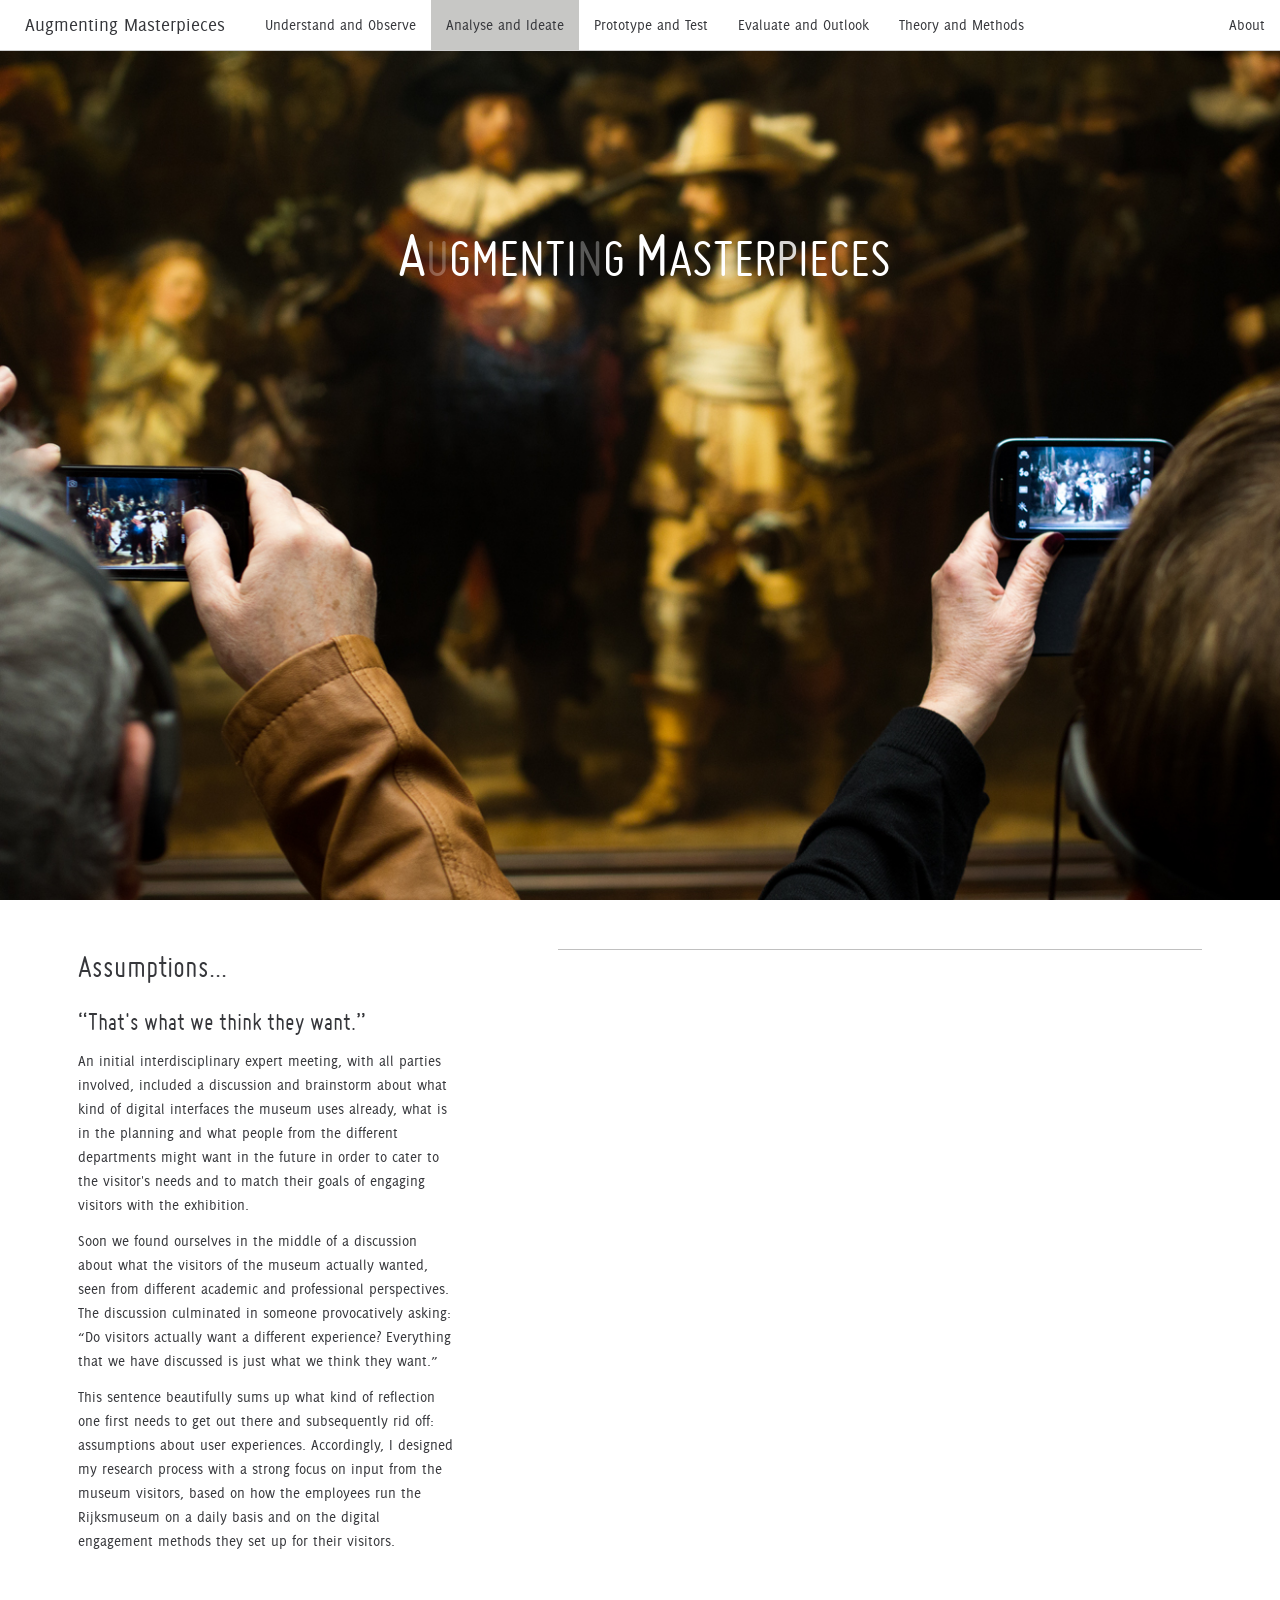
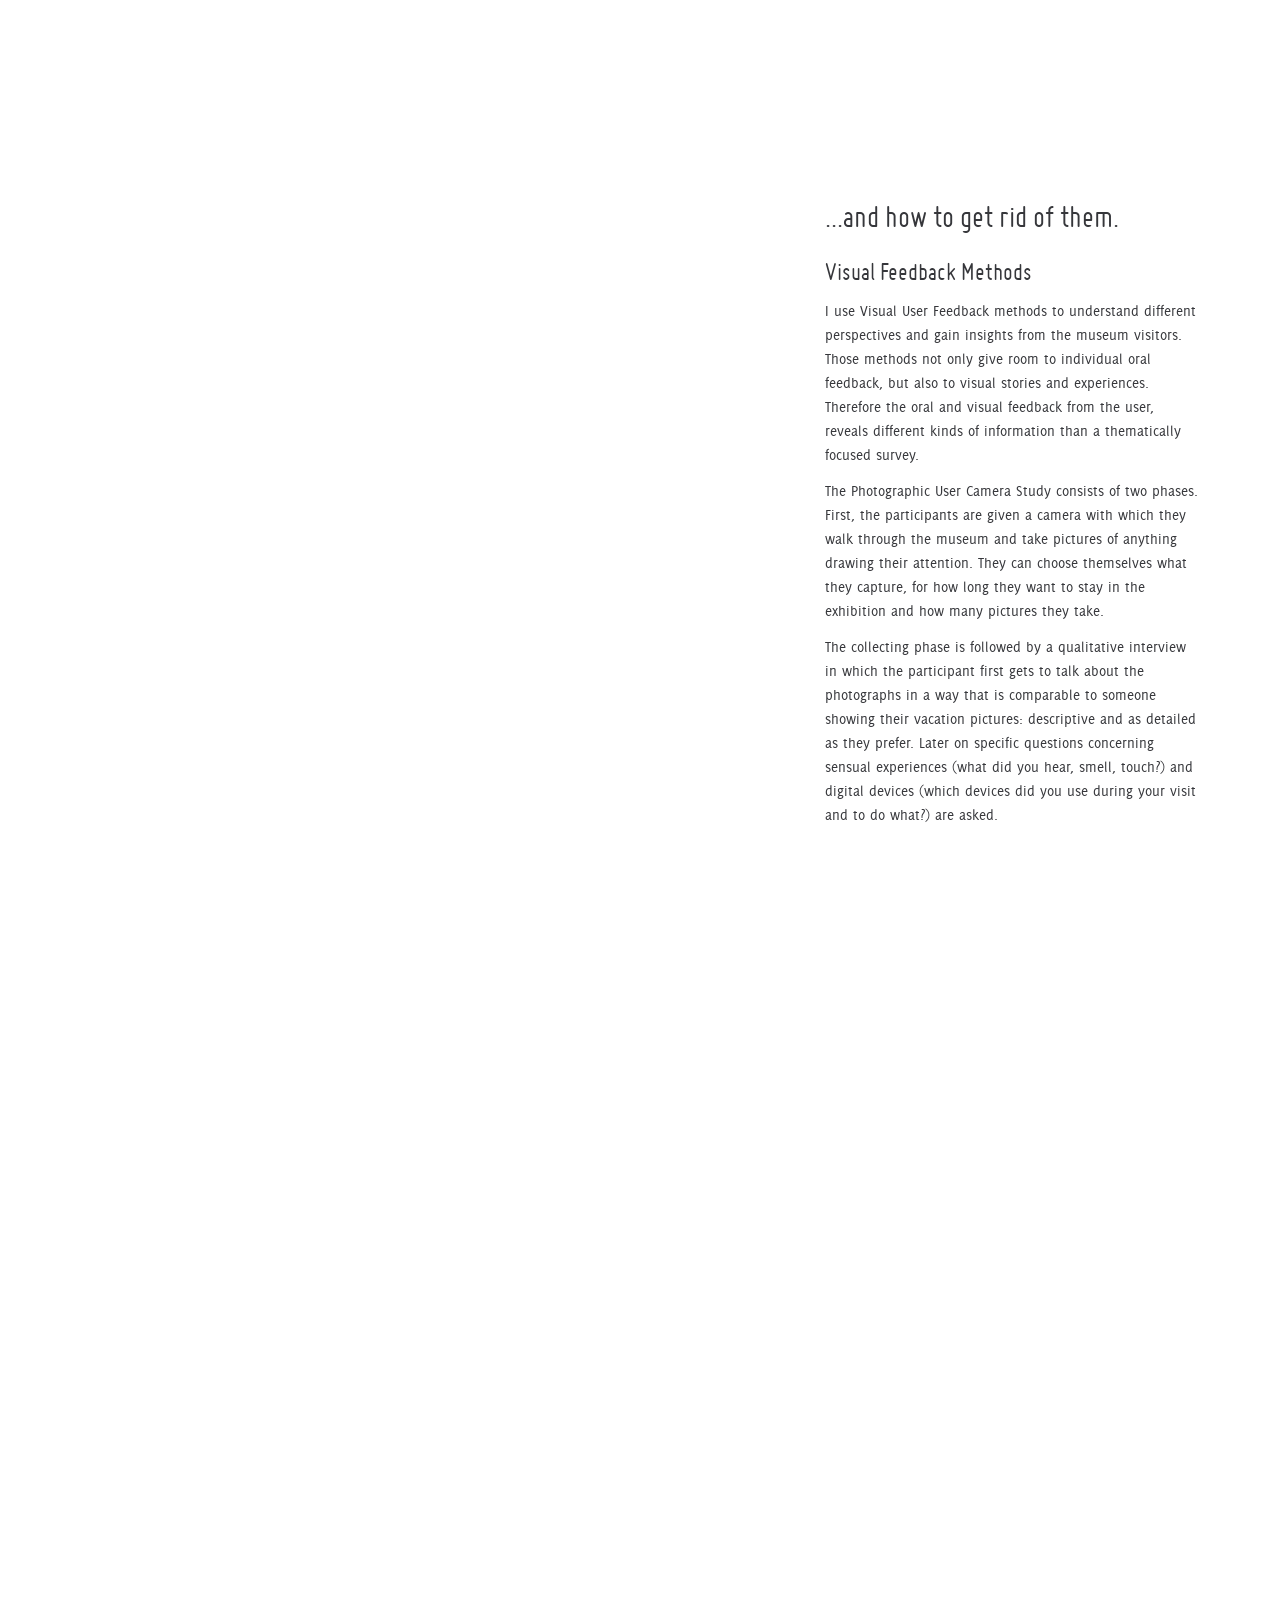
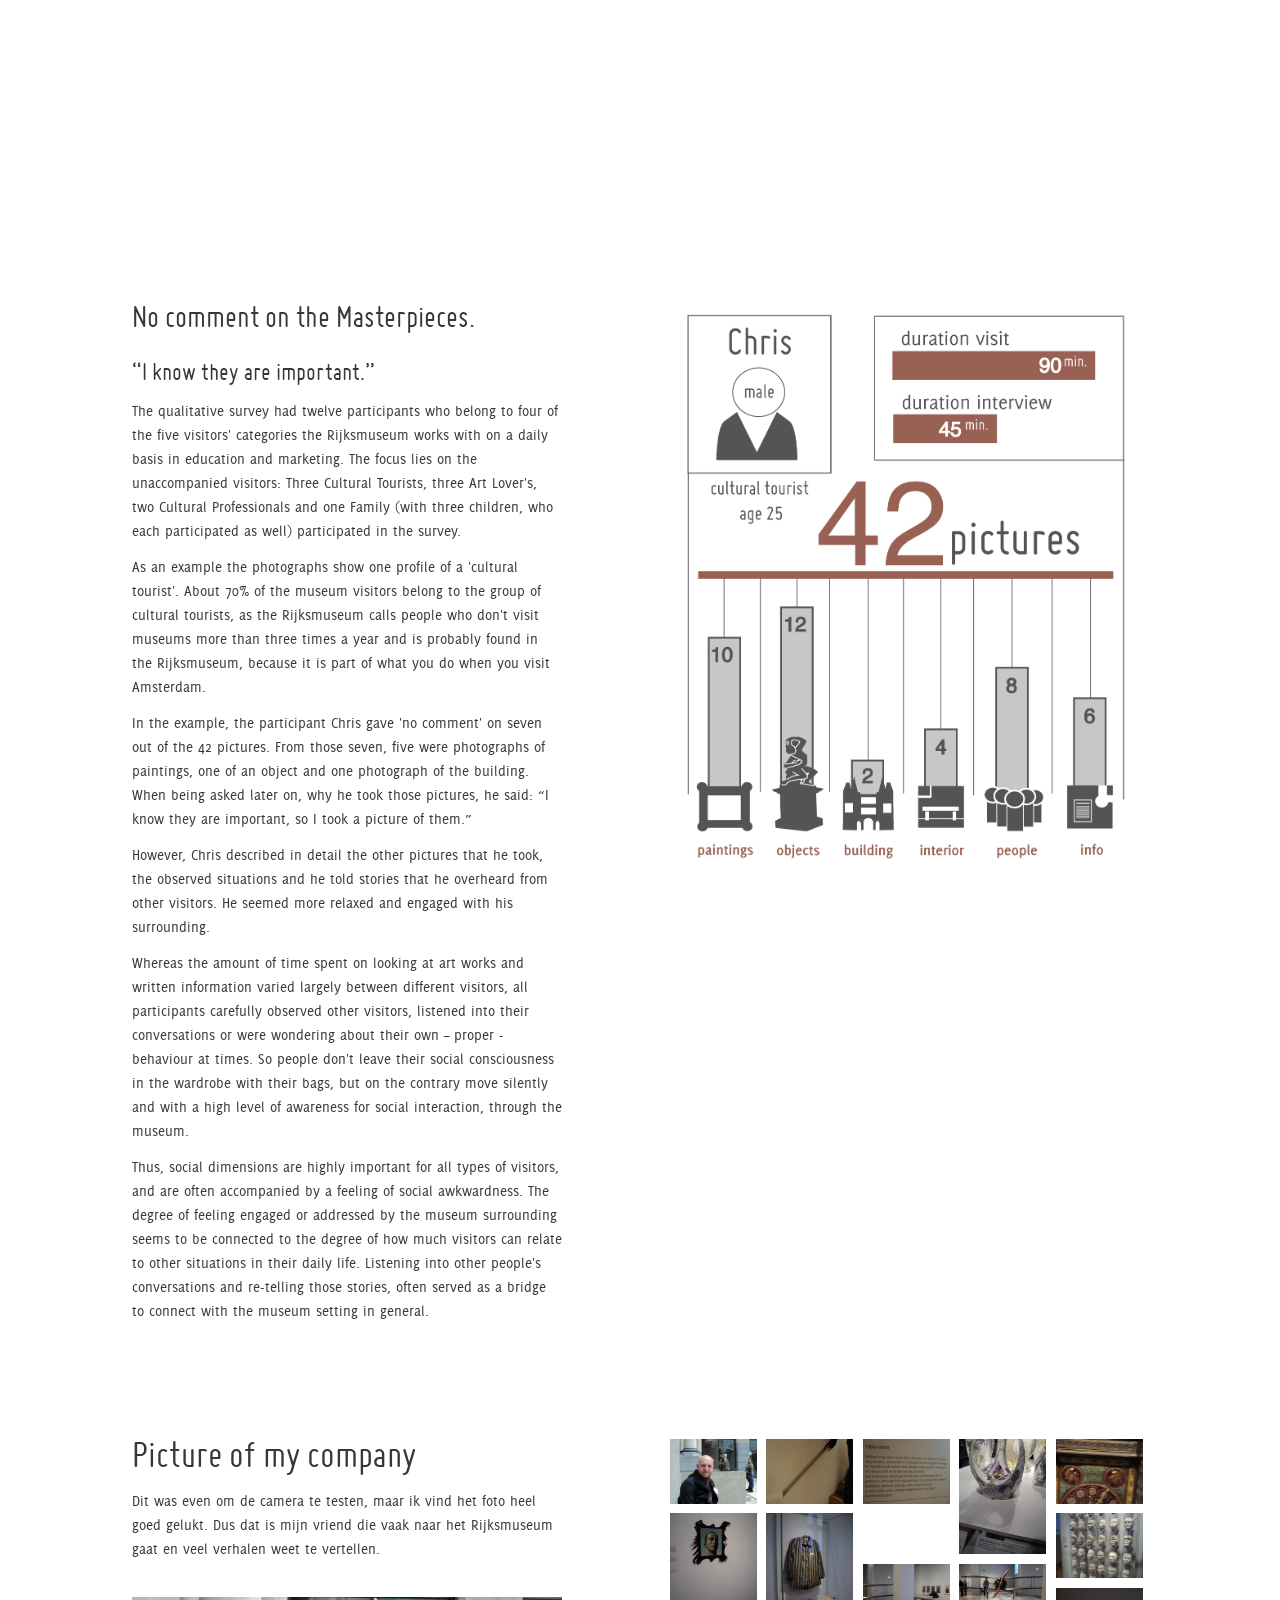
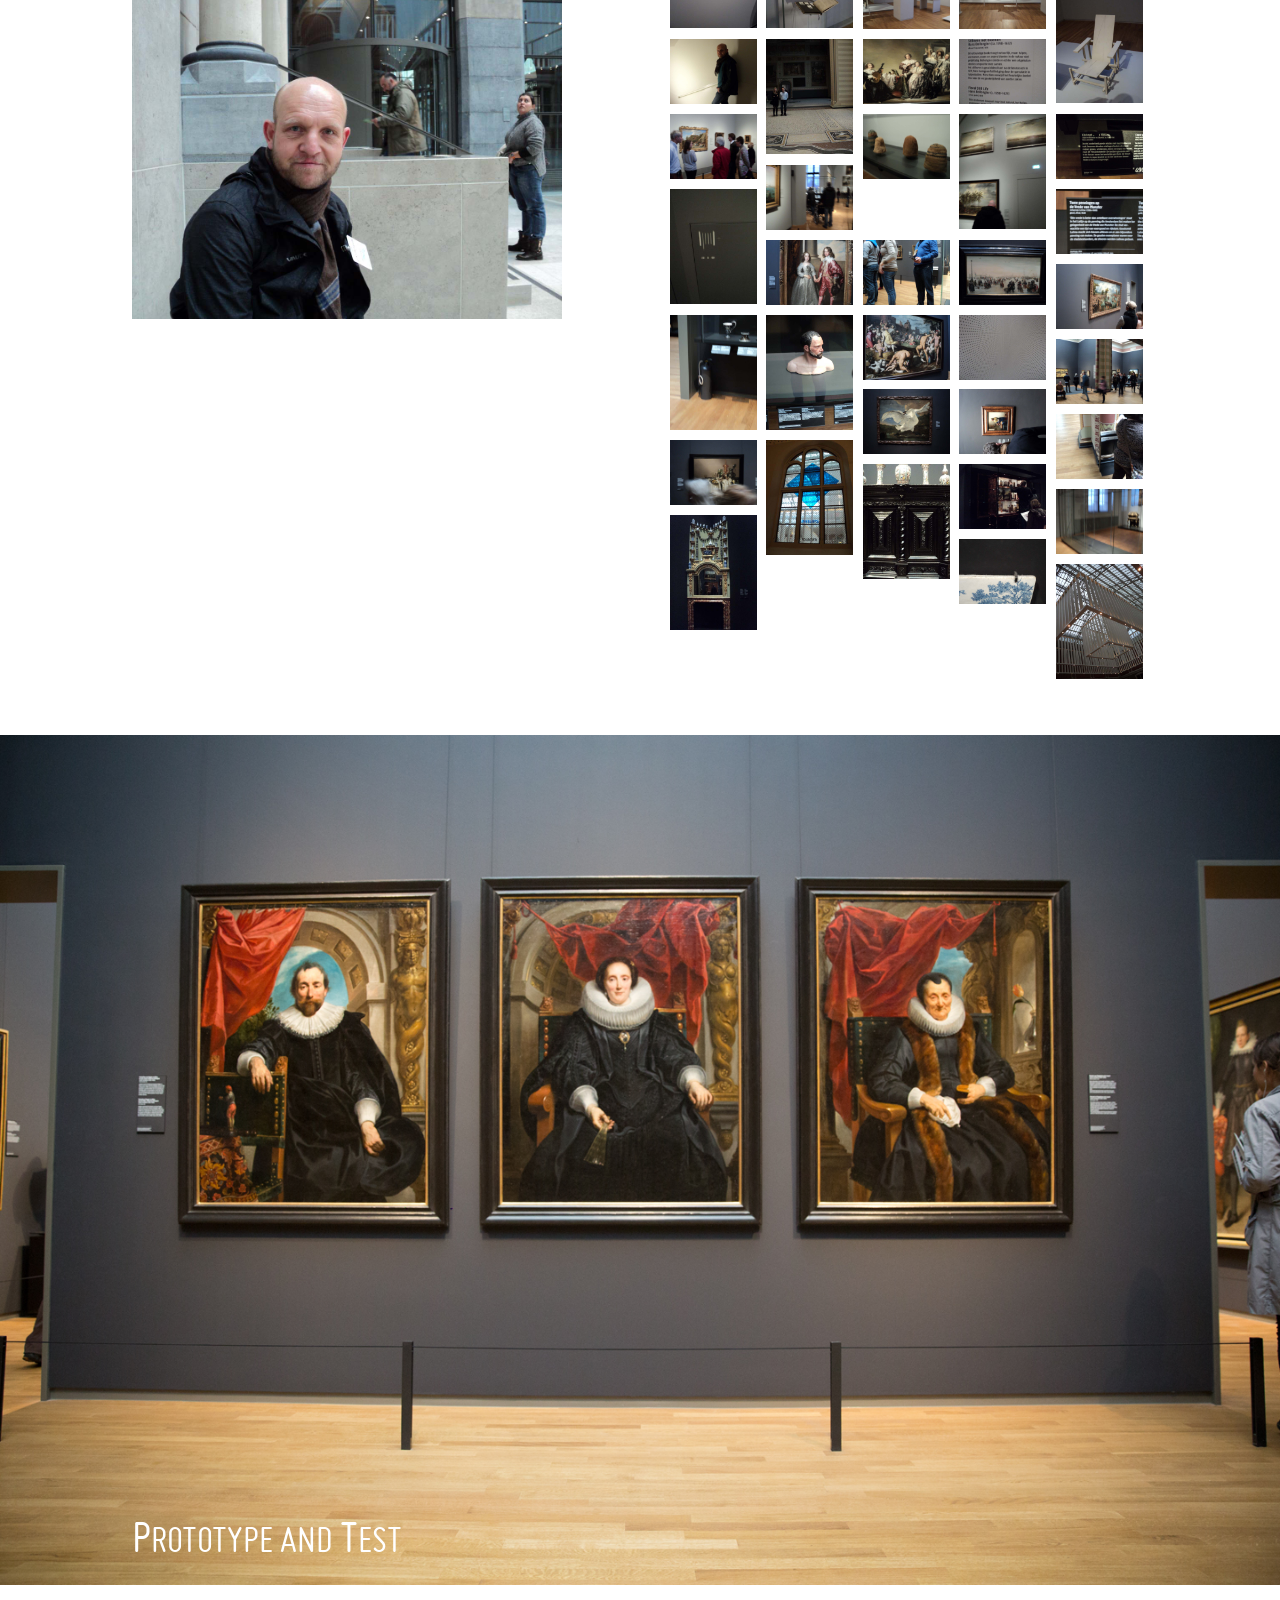
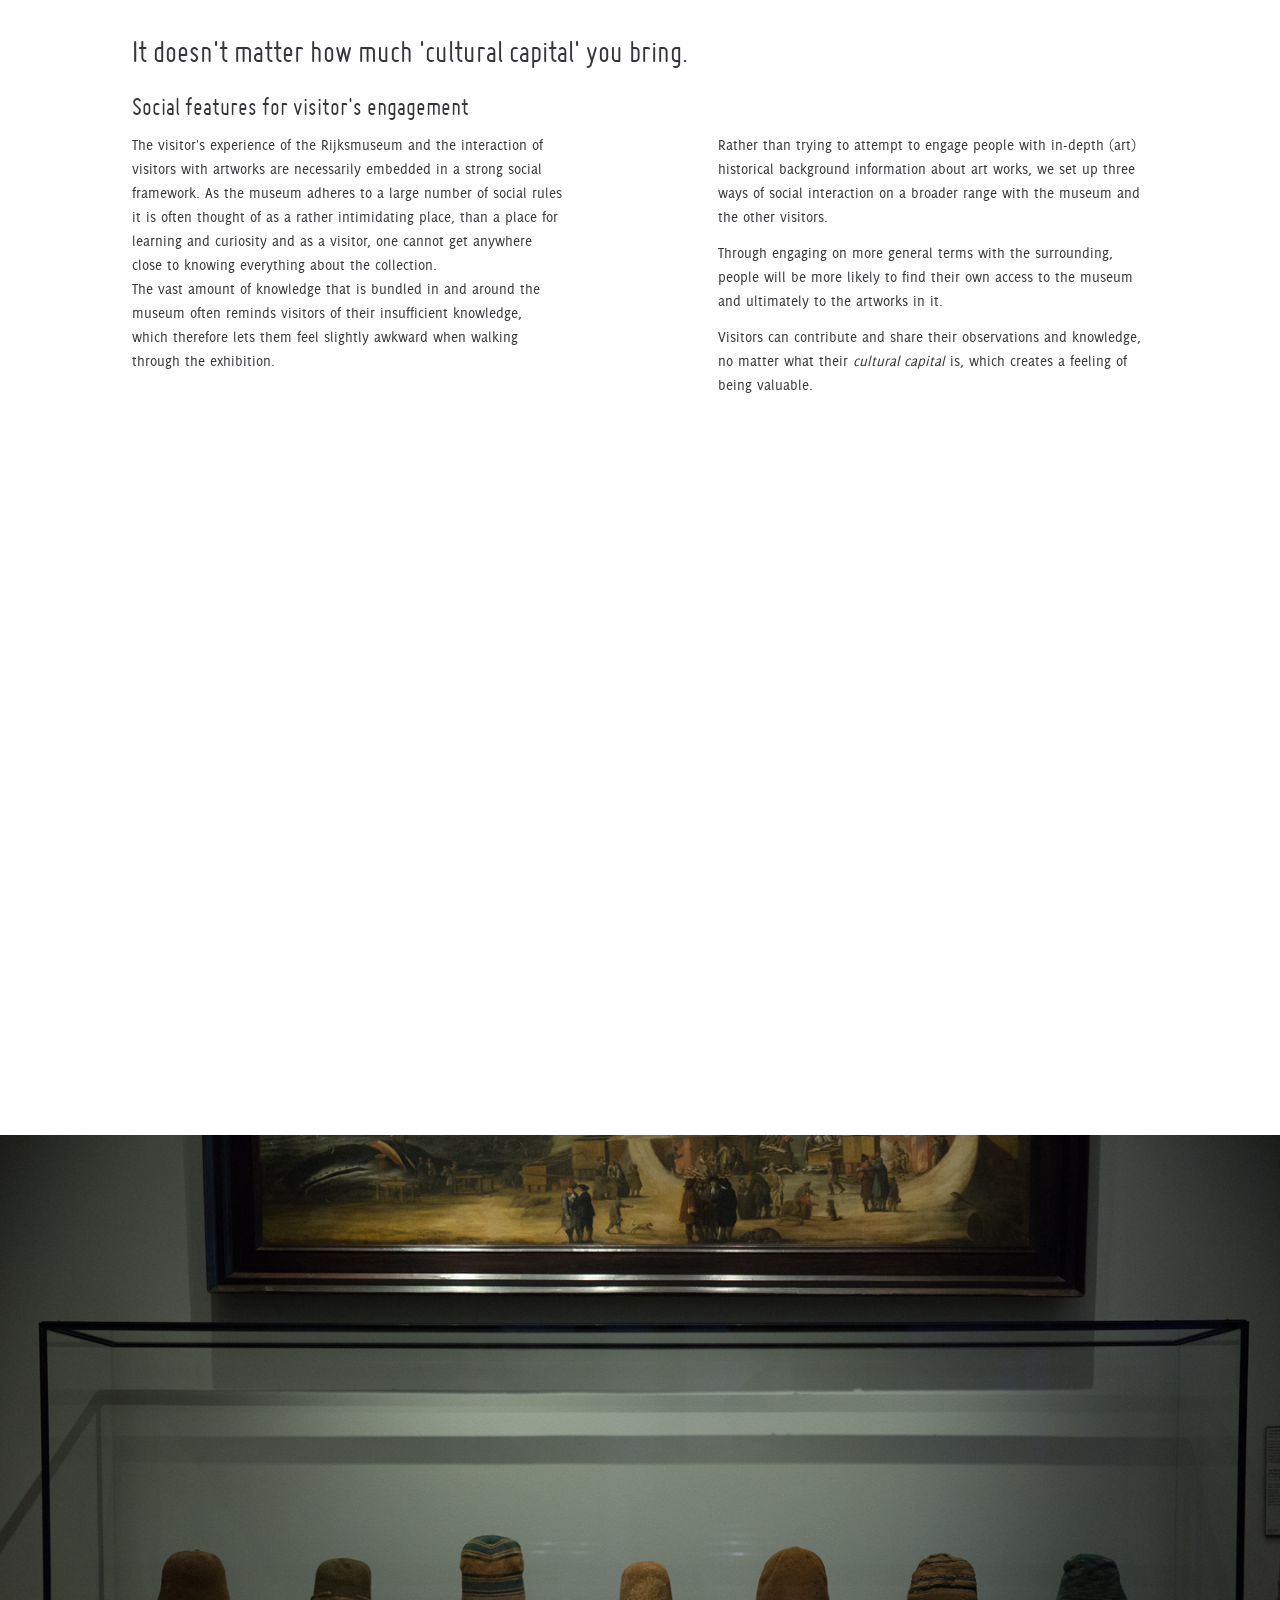
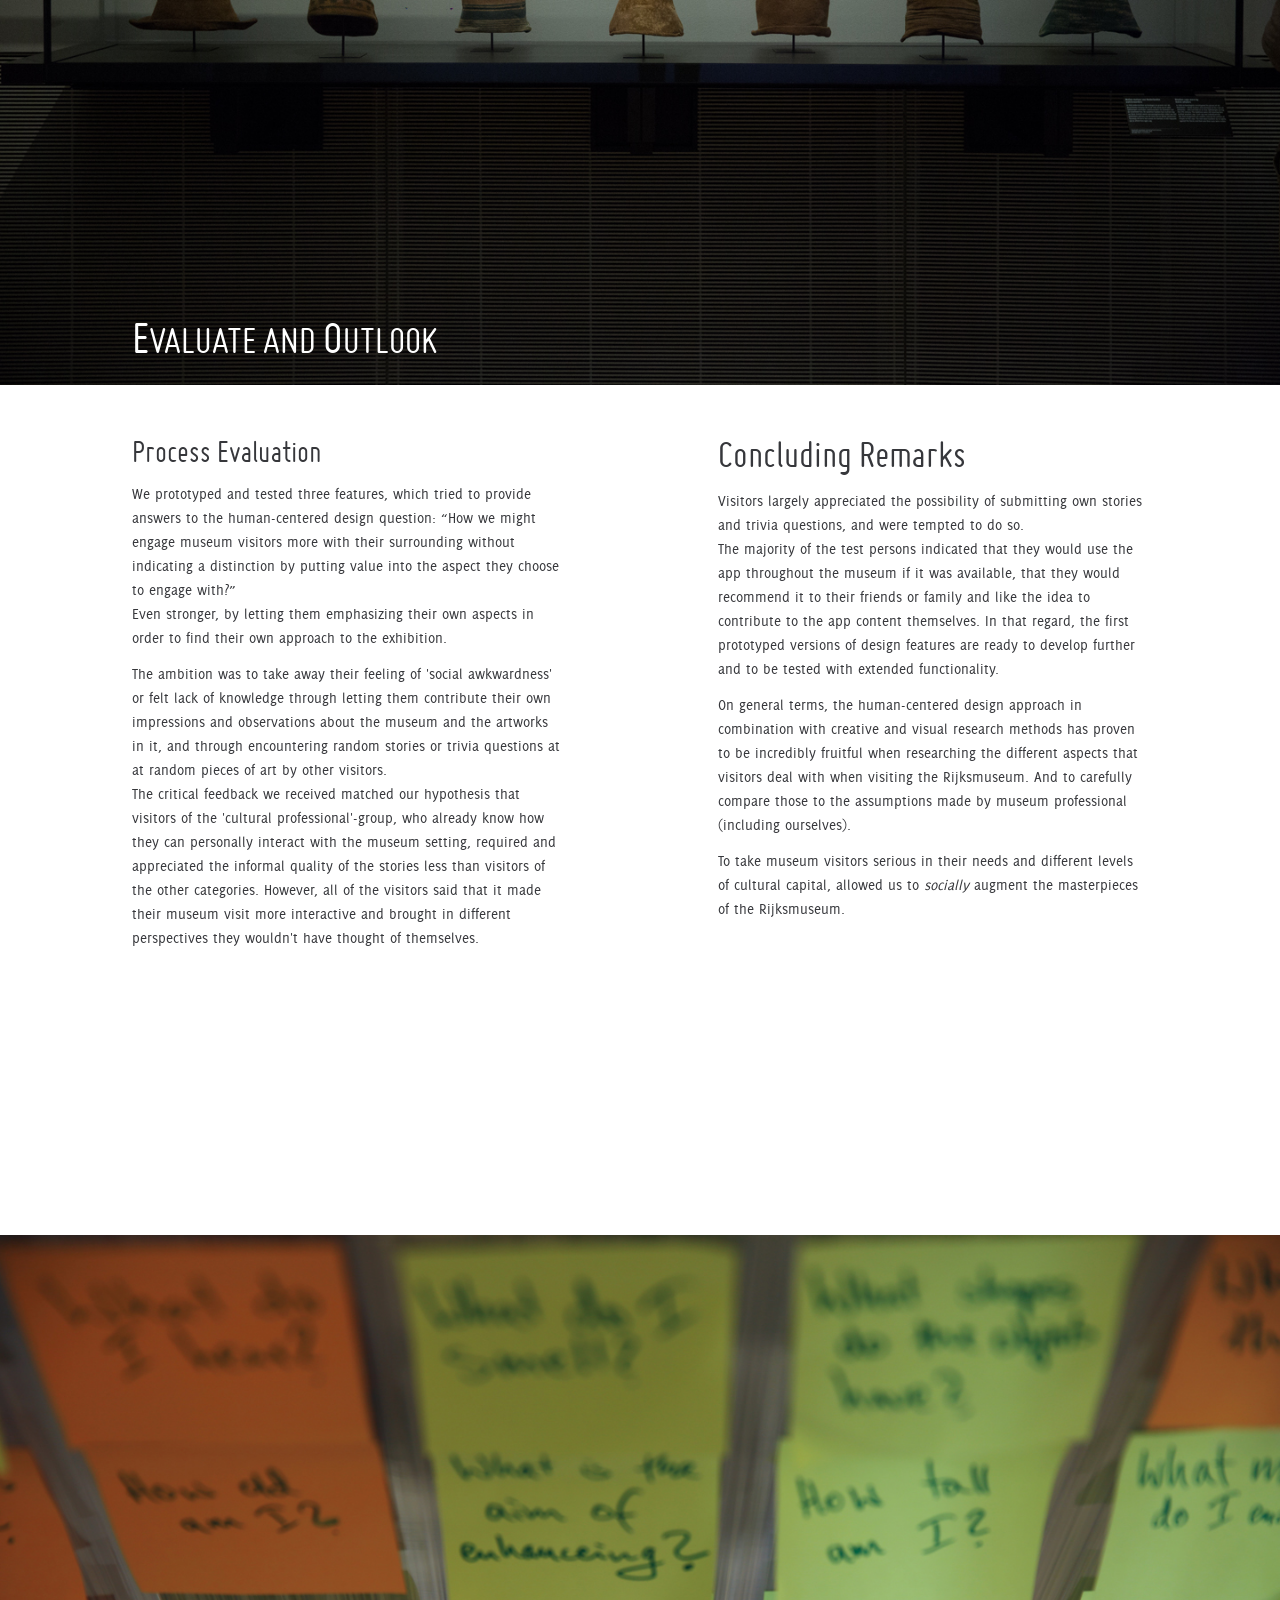
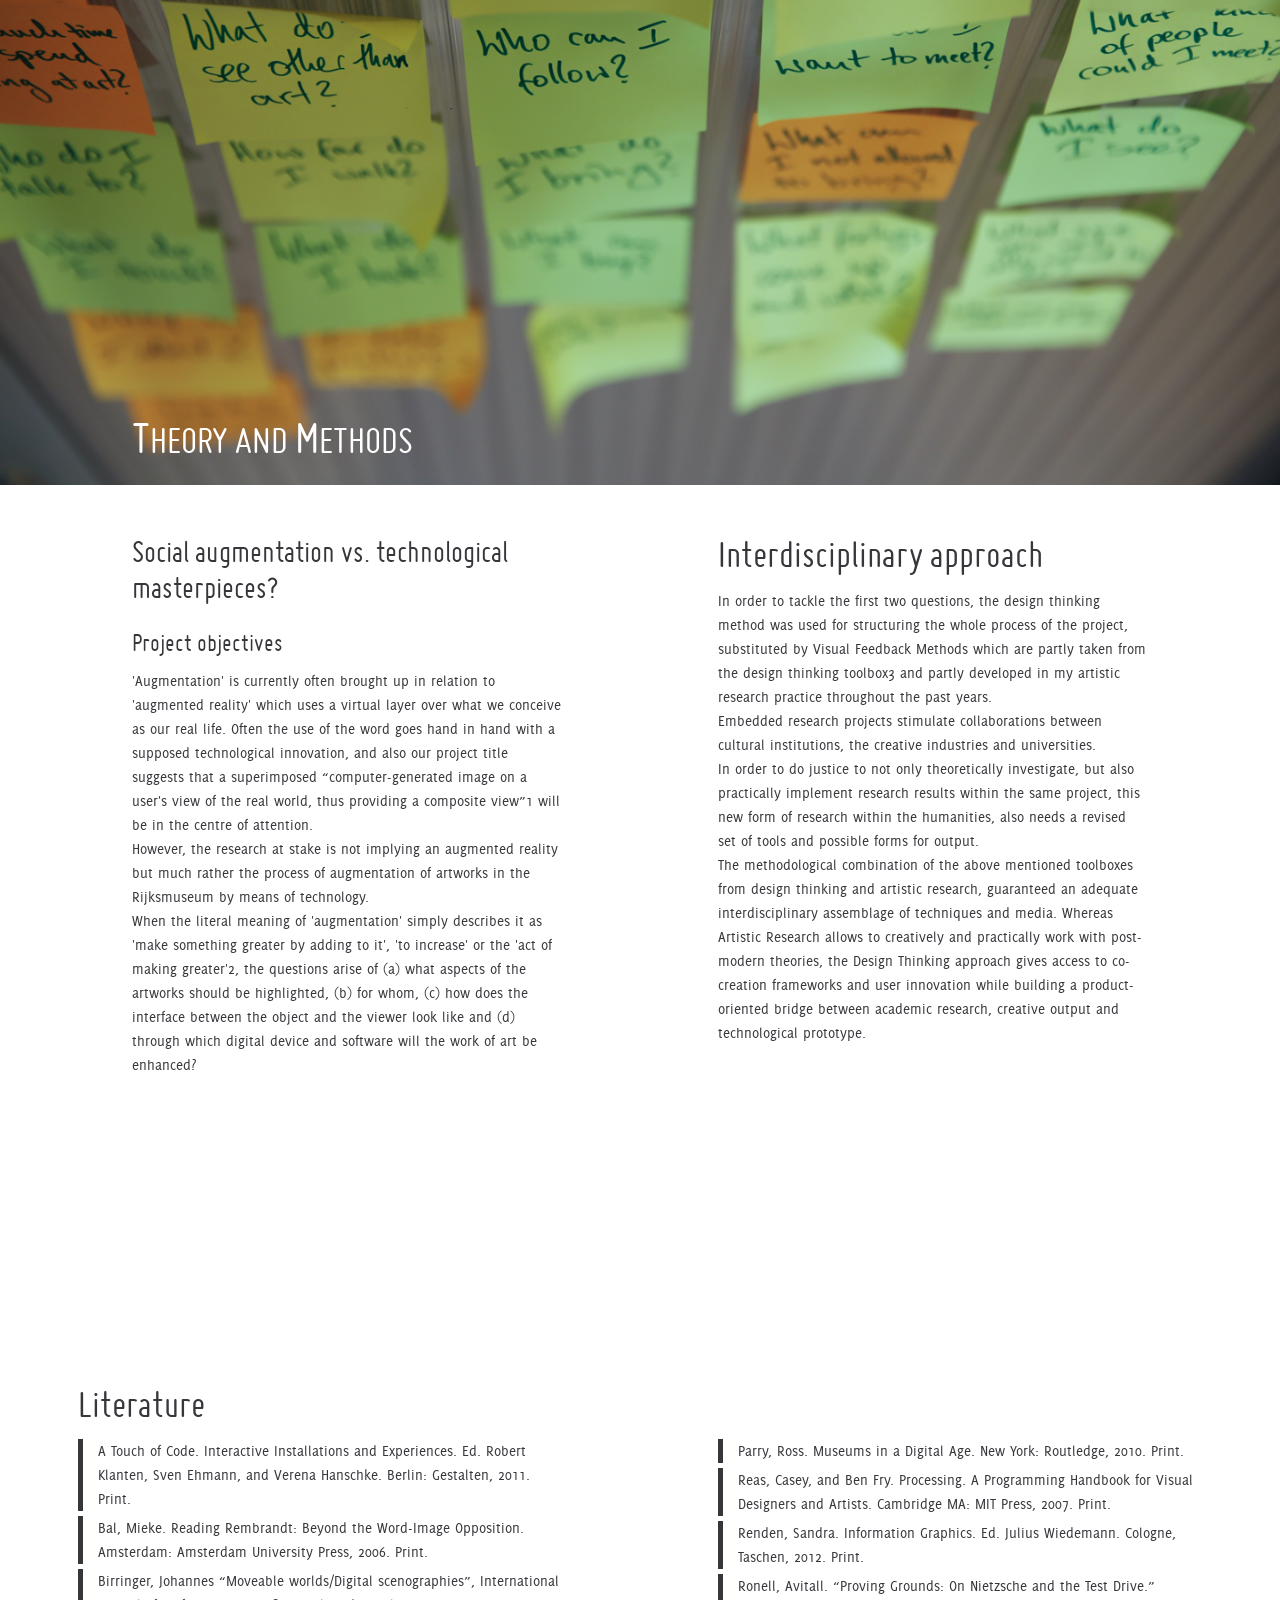
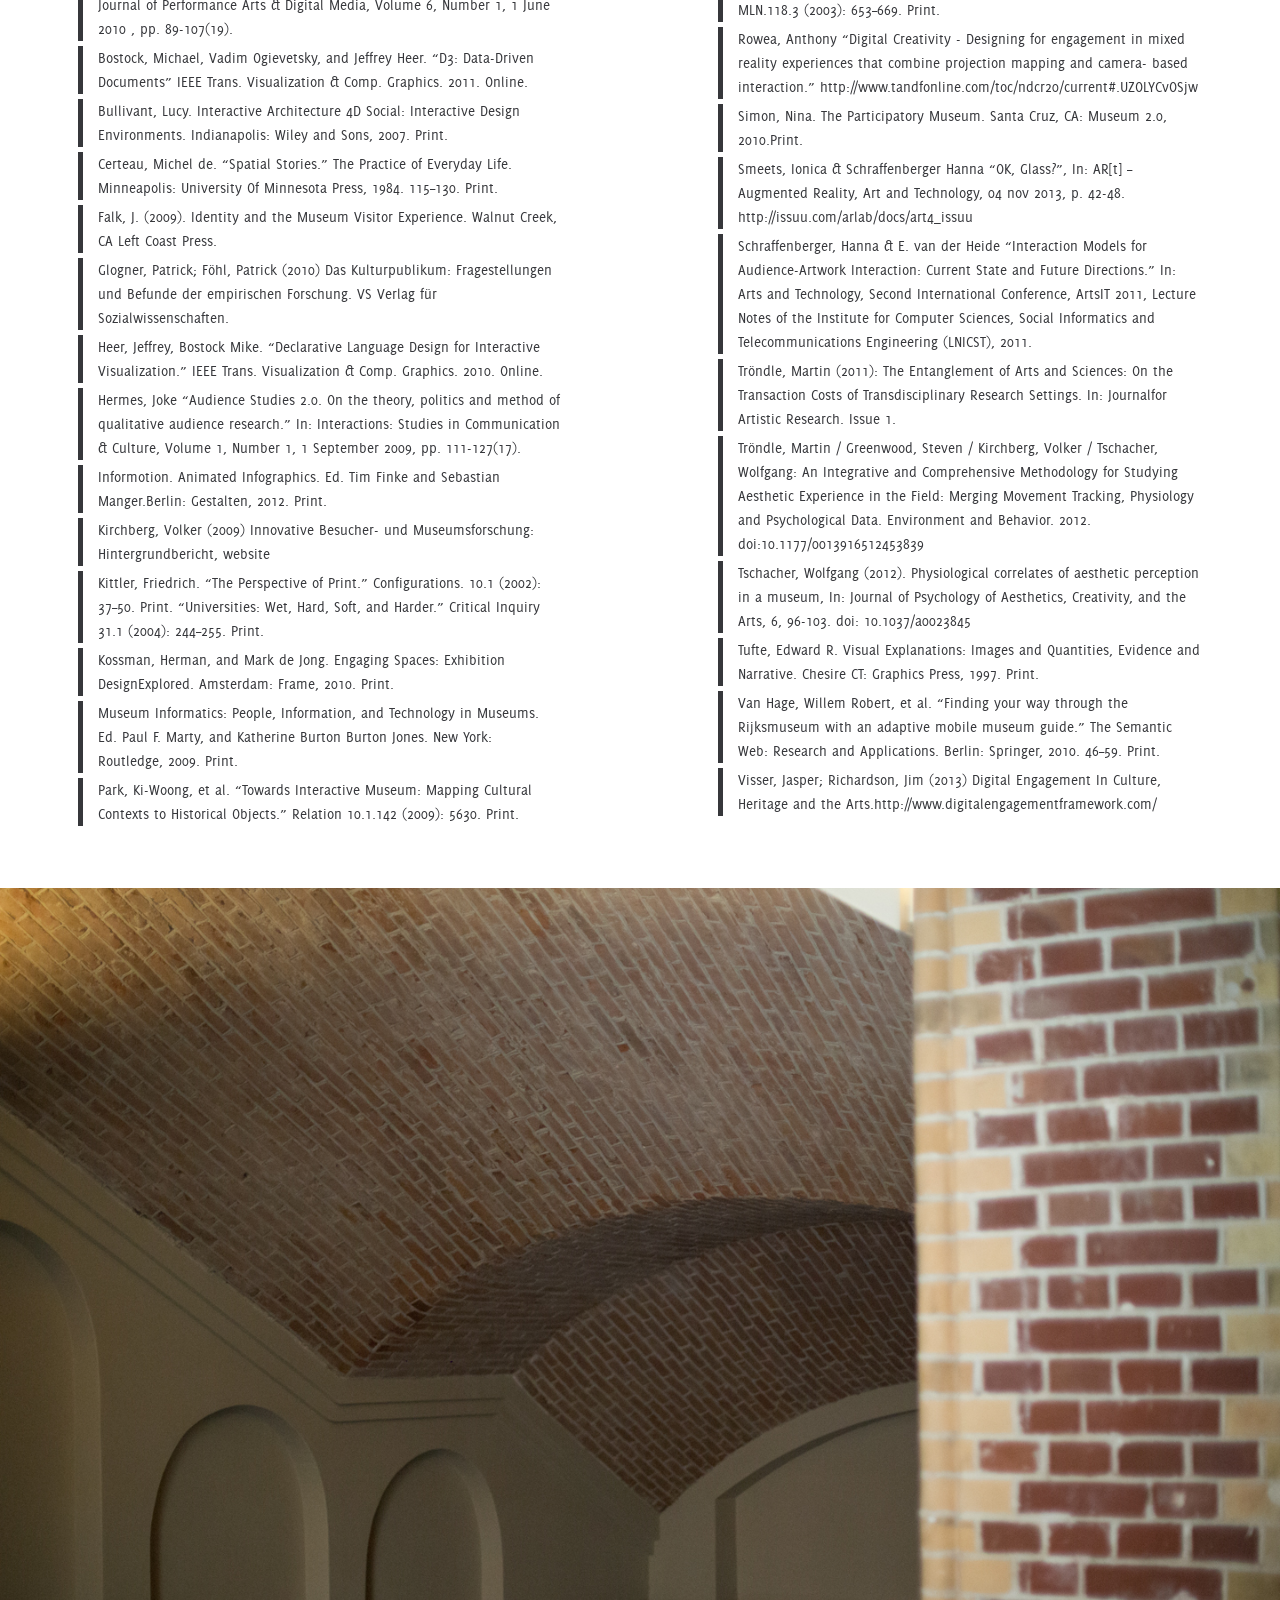
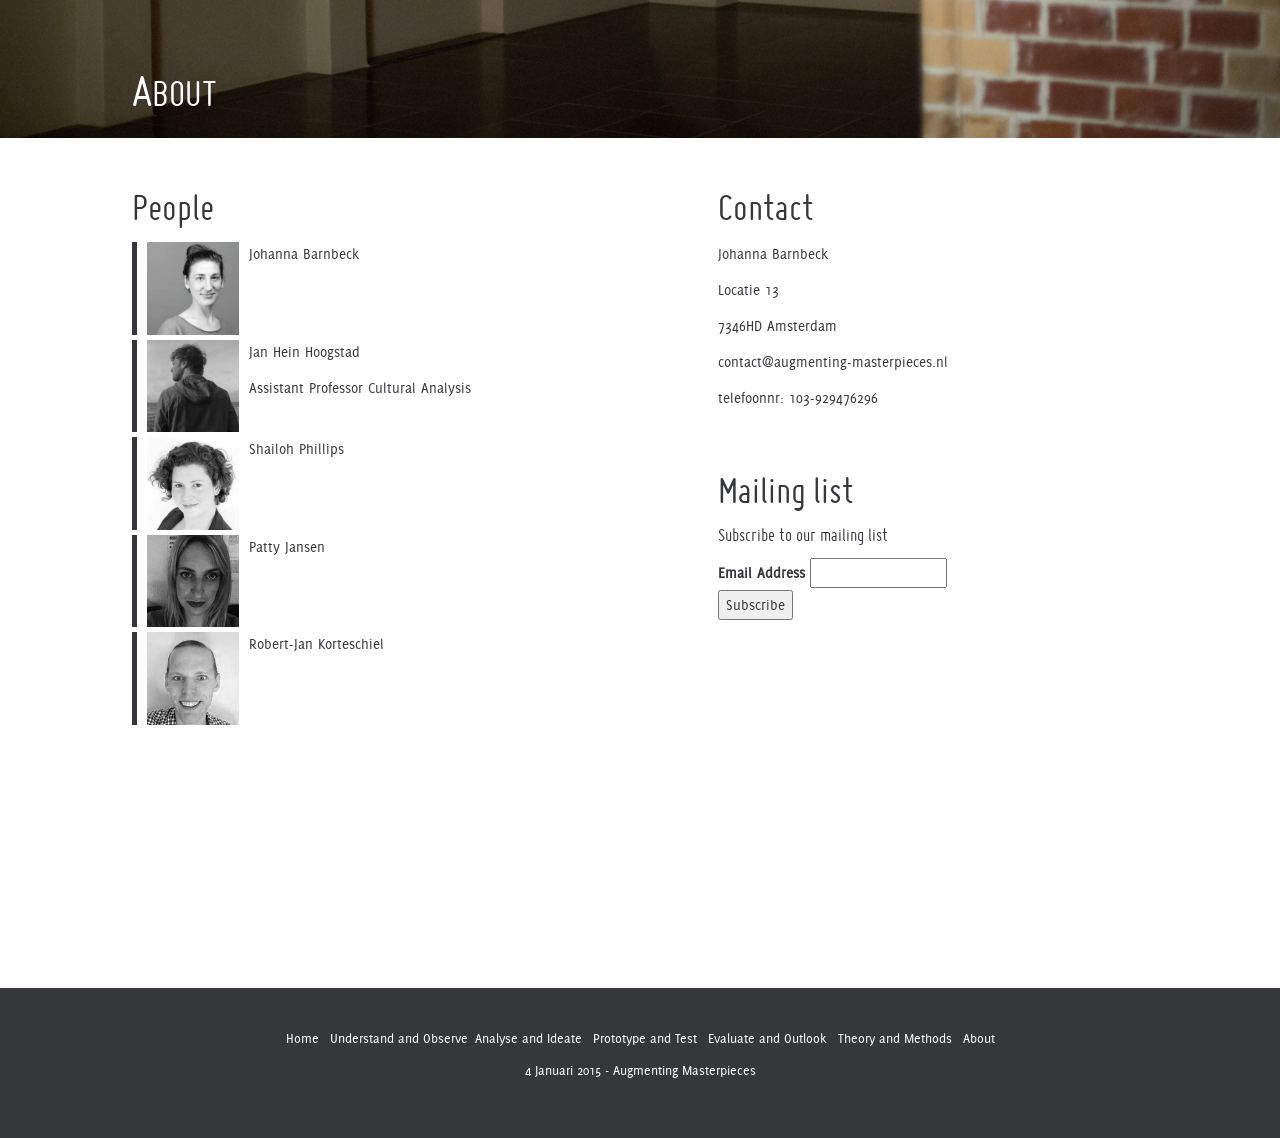
==== commit b4d6b161: "Updates" ====
--- a/index.html
+++ b/index.html
@@ -30,7 +30,7 @@
     <!-- endbuild -->
 
   </head>
-  <body ng-cloak ng-controller="AppCtrl as app" ng-app="augm">
+  <body id="main" ng-cloak ng-controller="AppCtrl as app" ng-app="augm">
 
     <div ui-view="nav"></div>  
     <main ui-view="displayorder" class="container-fluid"></main>
--- a/main.css
+++ b/main.css
@@ -1 +1 @@
-@font-face{font-family:misoregular;src:url(../fonts/miso-regular-webfont.eot);src:url(../fonts/miso-regular-webfont.eot?#iefix) format("embedded-opentype"),url(../fonts/miso-regular-webfont.woff2) format("woff2"),url(../fonts/miso-regular-webfont.woff) format("woff"),url(../fonts/miso-regular-webfont.ttf) format("truetype"),url(../fonts/miso-regular-webfont.svg#misoregular) format("svg");font-weight:400;font-style:normal}@font-face{font-family:deliciousroman;src:url(../fonts/delicious-roman-webfont.eot);src:url(../fonts/delicious-roman-webfont.eot?#iefix) format("embedded-opentype"),url(../fonts/delicious-roman-webfont.woff2) format("woff2"),url(../fonts/delicious-roman-webfont.woff) format("woff"),url(../fonts/delicious-roman-webfont.ttf) format("truetype"),url(../fonts/delicious-roman-webfont.svg#deliciousroman) format("svg");font-weight:400;font-style:normal}/*! normalize.css v3.0.1 | MIT License | git.io/normalize *//*! normalize.css v3.0.1 | MIT License | git.io/normalize */html{font-family:sans-serif;-ms-text-size-adjust:100%;-webkit-text-size-adjust:100%}body{margin:0}article,aside,details,figcaption,figure,footer,header,hgroup,main,nav,section,summary{display:block}audio,canvas,progress,video{display:inline-block;vertical-align:baseline}audio:not([controls]){display:none;height:0}[hidden],template{display:none}a{background:0 0}a:active,a:hover{outline:0}b,strong{font-weight:700}dfn{font-style:italic}h1{margin:.67em 0}mark{background:#ff0;color:#000}sub,sup{font-size:75%;line-height:0;position:relative;vertical-align:baseline}sup{top:-.5em}sub{bottom:-.25em}img{border:0}svg:not(:root){overflow:hidden}hr{-moz-box-sizing:content-box;box-sizing:content-box;height:0}pre{overflow:auto}code,kbd,pre,samp{font-size:1em}button,input,optgroup,select,textarea{color:inherit;font:inherit;margin:0}button{overflow:visible}button,select{text-transform:none}button,html input[type=button],input[type=reset],input[type=submit]{-webkit-appearance:button;cursor:pointer}button[disabled],html input[disabled]{cursor:default}button::-moz-focus-inner,input::-moz-focus-inner{border:0;padding:0}input[type=checkbox],input[type=radio]{box-sizing:border-box;padding:0}input[type=number]::-webkit-inner-spin-button,input[type=number]::-webkit-outer-spin-button{height:auto}input[type=search]::-webkit-search-cancel-button,input[type=search]::-webkit-search-decoration{-webkit-appearance:none}textarea{overflow:auto}optgroup{font-weight:700}table{border-collapse:collapse;border-spacing:0}td,th{padding:0}@media print{*{text-shadow:none!important;color:#000!important;background:0 0!important;box-shadow:none!important}a,a:visited{text-decoration:underline}a[href]:after{content:" (" attr(href) ")"}abbr[title]:after{content:" (" attr(title) ")"}a[href^="javascript:"]:after,a[href^="#"]:after{content:""}blockquote,pre{border:1px solid #999;page-break-inside:avoid}thead{display:table-header-group}img,tr{page-break-inside:avoid}img{max-width:100%!important}h2,h3,p{orphans:3;widows:3}h2,h3{page-break-after:avoid}select{background:#fff!important}.navbar{display:none}.table td,.table th{background-color:#fff!important}.btn>.caret,.dropup>.btn>.caret{border-top-color:#000!important}.label{border:1px solid #000}.table{border-collapse:collapse!important}.table-bordered td,.table-bordered th{border:1px solid #ddd!important}}@font-face{font-family:'Glyphicons Halflings';src:url(../fonts/bootstrap/glyphicons-halflings-regular.eot);src:url(../fonts/bootstrap/glyphicons-halflings-regular.eot?#iefix) format("embedded-opentype"),url(../fonts/bootstrap/glyphicons-halflings-regular.woff) format("woff"),url(../fonts/bootstrap/glyphicons-halflings-regular.ttf) format("truetype"),url(../fonts/bootstrap/glyphicons-halflings-regular.svg#glyphicons_halflingsregular) format("svg")}.glyphicon{position:relative;top:1px;display:inline-block;font-family:'Glyphicons Halflings';font-style:normal;font-weight:400;line-height:1;-webkit-font-smoothing:antialiased;-moz-osx-font-smoothing:grayscale}.glyphicon-asterisk:before{content:"\2a"}.glyphicon-plus:before{content:"\2b"}.glyphicon-euro:before{content:"\20ac"}.glyphicon-minus:before{content:"\2212"}.glyphicon-cloud:before{content:"\2601"}.glyphicon-envelope:before{content:"\2709"}.glyphicon-pencil:before{content:"\270f"}.glyphicon-glass:before{content:"\e001"}.glyphicon-music:before{content:"\e002"}.glyphicon-search:before{content:"\e003"}.glyphicon-heart:before{content:"\e005"}.glyphicon-star:before{content:"\e006"}.glyphicon-star-empty:before{content:"\e007"}.glyphicon-user:before{content:"\e008"}.glyphicon-film:before{content:"\e009"}.glyphicon-th-large:before{content:"\e010"}.glyphicon-th:before{content:"\e011"}.glyphicon-th-list:before{content:"\e012"}.glyphicon-ok:before{content:"\e013"}.glyphicon-remove:before{content:"\e014"}.glyphicon-zoom-in:before{content:"\e015"}.glyphicon-zoom-out:before{content:"\e016"}.glyphicon-off:before{content:"\e017"}.glyphicon-signal:before{content:"\e018"}.glyphicon-cog:before{content:"\e019"}.glyphicon-trash:before{content:"\e020"}.glyphicon-home:before{content:"\e021"}.glyphicon-file:before{content:"\e022"}.glyphicon-time:before{content:"\e023"}.glyphicon-road:before{content:"\e024"}.glyphicon-download-alt:before{content:"\e025"}.glyphicon-download:before{content:"\e026"}.glyphicon-upload:before{content:"\e027"}.glyphicon-inbox:before{content:"\e028"}.glyphicon-play-circle:before{content:"\e029"}.glyphicon-repeat:before{content:"\e030"}.glyphicon-refresh:before{content:"\e031"}.glyphicon-list-alt:before{content:"\e032"}.glyphicon-lock:before{content:"\e033"}.glyphicon-flag:before{content:"\e034"}.glyphicon-headphones:before{content:"\e035"}.glyphicon-volume-off:before{content:"\e036"}.glyphicon-volume-down:before{content:"\e037"}.glyphicon-volume-up:before{content:"\e038"}.glyphicon-qrcode:before{content:"\e039"}.glyphicon-barcode:before{content:"\e040"}.glyphicon-tag:before{content:"\e041"}.glyphicon-tags:before{content:"\e042"}.glyphicon-book:before{content:"\e043"}.glyphicon-bookmark:before{content:"\e044"}.glyphicon-print:before{content:"\e045"}.glyphicon-camera:before{content:"\e046"}.glyphicon-font:before{content:"\e047"}.glyphicon-bold:before{content:"\e048"}.glyphicon-italic:before{content:"\e049"}.glyphicon-text-height:before{content:"\e050"}.glyphicon-text-width:before{content:"\e051"}.glyphicon-align-left:before{content:"\e052"}.glyphicon-align-center:before{content:"\e053"}.glyphicon-align-right:before{content:"\e054"}.glyphicon-align-justify:before{content:"\e055"}.glyphicon-list:before{content:"\e056"}.glyphicon-indent-left:before{content:"\e057"}.glyphicon-indent-right:before{content:"\e058"}.glyphicon-facetime-video:before{content:"\e059"}.glyphicon-picture:before{content:"\e060"}.glyphicon-map-marker:before{content:"\e062"}.glyphicon-adjust:before{content:"\e063"}.glyphicon-tint:before{content:"\e064"}.glyphicon-edit:before{content:"\e065"}.glyphicon-share:before{content:"\e066"}.glyphicon-check:before{content:"\e067"}.glyphicon-move:before{content:"\e068"}.glyphicon-step-backward:before{content:"\e069"}.glyphicon-fast-backward:before{content:"\e070"}.glyphicon-backward:before{content:"\e071"}.glyphicon-play:before{content:"\e072"}.glyphicon-pause:before{content:"\e073"}.glyphicon-stop:before{content:"\e074"}.glyphicon-forward:before{content:"\e075"}.glyphicon-fast-forward:before{content:"\e076"}.glyphicon-step-forward:before{content:"\e077"}.glyphicon-eject:before{content:"\e078"}.glyphicon-chevron-left:before{content:"\e079"}.glyphicon-chevron-right:before{content:"\e080"}.glyphicon-plus-sign:before{content:"\e081"}.glyphicon-minus-sign:before{content:"\e082"}.glyphicon-remove-sign:before{content:"\e083"}.glyphicon-ok-sign:before{content:"\e084"}.glyphicon-question-sign:before{content:"\e085"}.glyphicon-info-sign:before{content:"\e086"}.glyphicon-screenshot:before{content:"\e087"}.glyphicon-remove-circle:before{content:"\e088"}.glyphicon-ok-circle:before{content:"\e089"}.glyphicon-ban-circle:before{content:"\e090"}.glyphicon-arrow-left:before{content:"\e091"}.glyphicon-arrow-right:before{content:"\e092"}.glyphicon-arrow-up:before{content:"\e093"}.glyphicon-arrow-down:before{content:"\e094"}.glyphicon-share-alt:before{content:"\e095"}.glyphicon-resize-full:before{content:"\e096"}.glyphicon-resize-small:before{content:"\e097"}.glyphicon-exclamation-sign:before{content:"\e101"}.glyphicon-gift:before{content:"\e102"}.glyphicon-leaf:before{content:"\e103"}.glyphicon-fire:before{content:"\e104"}.glyphicon-eye-open:before{content:"\e105"}.glyphicon-eye-close:before{content:"\e106"}.glyphicon-warning-sign:before{content:"\e107"}.glyphicon-plane:before{content:"\e108"}.glyphicon-calendar:before{content:"\e109"}.glyphicon-random:before{content:"\e110"}.glyphicon-comment:before{content:"\e111"}.glyphicon-magnet:before{content:"\e112"}.glyphicon-chevron-up:before{content:"\e113"}.glyphicon-chevron-down:before{content:"\e114"}.glyphicon-retweet:before{content:"\e115"}.glyphicon-shopping-cart:before{content:"\e116"}.glyphicon-folder-close:before{content:"\e117"}.glyphicon-folder-open:before{content:"\e118"}.glyphicon-resize-vertical:before{content:"\e119"}.glyphicon-resize-horizontal:before{content:"\e120"}.glyphicon-hdd:before{content:"\e121"}.glyphicon-bullhorn:before{content:"\e122"}.glyphicon-bell:before{content:"\e123"}.glyphicon-certificate:before{content:"\e124"}.glyphicon-thumbs-up:before{content:"\e125"}.glyphicon-thumbs-down:before{content:"\e126"}.glyphicon-hand-right:before{content:"\e127"}.glyphicon-hand-left:before{content:"\e128"}.glyphicon-hand-up:before{content:"\e129"}.glyphicon-hand-down:before{content:"\e130"}.glyphicon-circle-arrow-right:before{content:"\e131"}.glyphicon-circle-arrow-left:before{content:"\e132"}.glyphicon-circle-arrow-up:before{content:"\e133"}.glyphicon-circle-arrow-down:before{content:"\e134"}.glyphicon-globe:before{content:"\e135"}.glyphicon-wrench:before{content:"\e136"}.glyphicon-tasks:before{content:"\e137"}.glyphicon-filter:before{content:"\e138"}.glyphicon-briefcase:before{content:"\e139"}.glyphicon-fullscreen:before{content:"\e140"}.glyphicon-dashboard:before{content:"\e141"}.glyphicon-paperclip:before{content:"\e142"}.glyphicon-heart-empty:before{content:"\e143"}.glyphicon-link:before{content:"\e144"}.glyphicon-phone:before{content:"\e145"}.glyphicon-pushpin:before{content:"\e146"}.glyphicon-usd:before{content:"\e148"}.glyphicon-gbp:before{content:"\e149"}.glyphicon-sort:before{content:"\e150"}.glyphicon-sort-by-alphabet:before{content:"\e151"}.glyphicon-sort-by-alphabet-alt:before{content:"\e152"}.glyphicon-sort-by-order:before{content:"\e153"}.glyphicon-sort-by-order-alt:before{content:"\e154"}.glyphicon-sort-by-attributes:before{content:"\e155"}.glyphicon-sort-by-attributes-alt:before{content:"\e156"}.glyphicon-unchecked:before{content:"\e157"}.glyphicon-expand:before{content:"\e158"}.glyphicon-collapse-down:before{content:"\e159"}.glyphicon-collapse-up:before{content:"\e160"}.glyphicon-log-in:before{content:"\e161"}.glyphicon-flash:before{content:"\e162"}.glyphicon-log-out:before{content:"\e163"}.glyphicon-new-window:before{content:"\e164"}.glyphicon-record:before{content:"\e165"}.glyphicon-save:before{content:"\e166"}.glyphicon-open:before{content:"\e167"}.glyphicon-saved:before{content:"\e168"}.glyphicon-import:before{content:"\e169"}.glyphicon-export:before{content:"\e170"}.glyphicon-send:before{content:"\e171"}.glyphicon-floppy-disk:before{content:"\e172"}.glyphicon-floppy-saved:before{content:"\e173"}.glyphicon-floppy-remove:before{content:"\e174"}.glyphicon-floppy-save:before{content:"\e175"}.glyphicon-floppy-open:before{content:"\e176"}.glyphicon-credit-card:before{content:"\e177"}.glyphicon-transfer:before{content:"\e178"}.glyphicon-cutlery:before{content:"\e179"}.glyphicon-header:before{content:"\e180"}.glyphicon-compressed:before{content:"\e181"}.glyphicon-earphone:before{content:"\e182"}.glyphicon-phone-alt:before{content:"\e183"}.glyphicon-tower:before{content:"\e184"}.glyphicon-stats:before{content:"\e185"}.glyphicon-sd-video:before{content:"\e186"}.glyphicon-hd-video:before{content:"\e187"}.glyphicon-subtitles:before{content:"\e188"}.glyphicon-sound-stereo:before{content:"\e189"}.glyphicon-sound-dolby:before{content:"\e190"}.glyphicon-sound-5-1:before{content:"\e191"}.glyphicon-sound-6-1:before{content:"\e192"}.glyphicon-sound-7-1:before{content:"\e193"}.glyphicon-copyright-mark:before{content:"\e194"}.glyphicon-registration-mark:before{content:"\e195"}.glyphicon-cloud-download:before{content:"\e197"}.glyphicon-cloud-upload:before{content:"\e198"}.glyphicon-tree-conifer:before{content:"\e199"}.glyphicon-tree-deciduous:before{content:"\e200"}*,:after,:before{-webkit-box-sizing:border-box;-moz-box-sizing:border-box;box-sizing:border-box}html{font-size:10px;-webkit-tap-highlight-color:transparent}body{font-family:deliciousroman,"Helvetica Neue",Helvetica,Arial,sans-serif;font-size:15px;line-height:1.6;color:#36373b;background-color:#fff}button,input,select,textarea{font-family:inherit;font-size:inherit;line-height:inherit}a{color:#36373b;text-decoration:none}a:focus,a:hover{color:#111213;text-decoration:underline}a:focus{outline:dotted thin;outline:-webkit-focus-ring-color auto 5px;outline-offset:-2px}figure{margin:0}img{vertical-align:middle}.img-responsive{display:block;max-width:100%;height:auto}.img-rounded{border-radius:6px}.img-thumbnail{padding:4px;line-height:1.6;background-color:#fff;border:1px solid #ddd;border-radius:4px;-webkit-transition:all .2s ease-in-out;-o-transition:all .2s ease-in-out;transition:all .2s ease-in-out;display:inline-block;max-width:100%;height:auto}.img-circle{border-radius:50%}hr{margin-top:24px;margin-bottom:24px;border:0;border-top:1px solid #eee}.sr-only{position:absolute;width:1px;height:1px;margin:-1px;padding:0;overflow:hidden;clip:rect(0,0,0,0);border:0}.sr-only-focusable:active,.sr-only-focusable:focus{position:static;width:auto;height:auto;margin:0;overflow:visible;clip:auto}.h1,.h2,.h3,.h4,.h5,.h6,h1,h2,h3,h4,h5,h6{font-family:misoregular,"Helvetica Neue",Helvetica,Arial,sans-serif;font-weight:500;line-height:1.1;color:inherit}.h1 .small,.h1 small,.h2 .small,.h2 small,.h3 .small,.h3 small,.h4 .small,.h4 small,.h5 .small,.h5 small,.h6 .small,.h6 small,h1 .small,h1 small,h2 .small,h2 small,h3 .small,h3 small,h4 .small,h4 small,h5 .small,h5 small,h6 .small,h6 small{font-weight:400;line-height:1;color:#777}.h1,.h2,.h3,h1,h2,h3{margin-top:24px;margin-bottom:12px}.h1 .small,.h1 small,.h2 .small,.h2 small,.h3 .small,.h3 small,h1 .small,h1 small,h2 .small,h2 small,h3 .small,h3 small{font-size:65%}.h4,.h5,.h6,h4,h5,h6{margin-top:12px;margin-bottom:12px}.h4 .small,.h4 small,.h5 .small,.h5 small,.h6 .small,.h6 small,h4 .small,h4 small,h5 .small,h5 small,h6 .small,h6 small{font-size:75%}.h1,h1{font-size:39px}.h2,h2{font-size:32px}.h3,h3{font-size:26px}.h4,h4{font-size:19px}.h5,h5{font-size:15px}.h6,h6{font-size:13px}p{margin:0 0 12px}.lead{margin-bottom:24px;font-size:17px;font-weight:300;line-height:1.4}@media (min-width:768px){.lead{font-size:22.5px}}.small,small{font-size:86%}cite{font-style:normal}.mark,mark{background-color:#fcf8e3;padding:.2em}.text-left{text-align:left}.text-right{text-align:right}.text-center{text-align:center}.text-justify{text-align:justify}.text-nowrap{white-space:nowrap}.text-lowercase{text-transform:lowercase}.text-uppercase{text-transform:uppercase}.text-capitalize{text-transform:capitalize}.text-muted{color:#777}.text-primary{color:#36373b}a.text-primary:hover{color:#1e1e20}.text-success{color:#3c763d}a.text-success:hover{color:#2b542c}.text-info{color:#31708f}a.text-info:hover{color:#245269}.text-warning{color:#8a6d3b}a.text-warning:hover{color:#66512c}.text-danger{color:#a94442}a.text-danger:hover{color:#843534}.bg-primary{color:#fff;background-color:#36373b}a.bg-primary:hover{background-color:#1e1e20}.bg-success{background-color:#dff0d8}a.bg-success:hover{background-color:#c1e2b3}.bg-info{background-color:#d9edf7}a.bg-info:hover{background-color:#afd9ee}.bg-warning{background-color:#fcf8e3}a.bg-warning:hover{background-color:#f7ecb5}.bg-danger{background-color:#f2dede}a.bg-danger:hover{background-color:#e4b9b9}.page-header{padding-bottom:11px;margin:48px 0 24px;border-bottom:1px solid #eee}ol,ul{margin-top:0;margin-bottom:12px}ol ol,ol ul,ul ol,ul ul{margin-bottom:0}.list-inline,.list-unstyled{padding-left:0;list-style:none}.list-inline{margin-left:-5px}.list-inline>li{display:inline-block;padding-left:5px;padding-right:5px}dl{margin-top:0;margin-bottom:24px}dd,dt{line-height:1.6}dt{font-weight:700}dd{margin-left:0}.dl-horizontal dd:after,.dl-horizontal dd:before{content:" ";display:table}.dl-horizontal dd:after{clear:both}@media (min-width:1110px){.dl-horizontal dt{float:left;width:160px;clear:left;text-align:right;overflow:hidden;text-overflow:ellipsis;white-space:nowrap}.dl-horizontal dd{margin-left:180px}}abbr[data-original-title],abbr[title]{cursor:help;border-bottom:1px dotted #777}.initialism{font-size:90%;text-transform:uppercase}blockquote{padding:12px 24px;margin:0 0 24px;font-size:18.75px;border-left:5px solid #eee}blockquote ol:last-child,blockquote p:last-child,blockquote ul:last-child{margin-bottom:0}blockquote .small,blockquote footer,blockquote small{display:block;font-size:80%;line-height:1.6;color:#777}blockquote .small:before,blockquote footer:before,blockquote small:before{content:'\2014 \00A0'}.blockquote-reverse,blockquote.pull-right{padding-right:15px;padding-left:0;border-right:5px solid #eee;border-left:0;text-align:right}.blockquote-reverse .small:before,.blockquote-reverse footer:before,.blockquote-reverse small:before,blockquote.pull-right .small:before,blockquote.pull-right footer:before,blockquote.pull-right small:before{content:''}.blockquote-reverse .small:after,.blockquote-reverse footer:after,.blockquote-reverse small:after,blockquote.pull-right .small:after,blockquote.pull-right footer:after,blockquote.pull-right small:after{content:'\00A0 \2014'}blockquote:after,blockquote:before{content:""}address{margin-bottom:24px;font-style:normal;line-height:1.6}code,kbd,pre,samp{font-family:Menlo,Monaco,Consolas,"Courier New",monospace}code{padding:2px 4px;font-size:90%;color:#c7254e;background-color:#f9f2f4;border-radius:4px}kbd{padding:2px 4px;font-size:90%;color:#fff;background-color:#333;border-radius:3px;box-shadow:inset 0 -1px 0 rgba(0,0,0,.25)}kbd kbd{padding:0;font-size:100%;box-shadow:none}pre{display:block;padding:11.5px;margin:0 0 12px;font-size:14px;line-height:1.6;word-break:break-all;word-wrap:break-word;color:#333;background-color:#f5f5f5;border:1px solid #ccc;border-radius:4px}pre code{padding:0;font-size:inherit;color:inherit;white-space:pre-wrap;background-color:transparent;border-radius:0}.pre-scrollable{max-height:340px;overflow-y:scroll}.container{margin-right:auto;margin-left:auto;padding-left:20px;padding-right:20px}.container:after,.container:before{content:" ";display:table}.container:after{clear:both}@media (min-width:768px){.container{width:760px}}@media (min-width:992px){.container{width:980px}}@media (min-width:1200px){.container{width:1180px}}.container-fluid{margin-right:auto;margin-left:auto;padding-left:20px;padding-right:20px}.container-fluid:after,.container-fluid:before{content:" ";display:table}.container-fluid:after{clear:both}.row{margin-left:-20px;margin-right:-20px}.row:after,.row:before{content:" ";display:table}.row:after{clear:both}.col-lg-1,.col-lg-10,.col-lg-11,.col-lg-12,.col-lg-13,.col-lg-14,.col-lg-15,.col-lg-16,.col-lg-17,.col-lg-18,.col-lg-19,.col-lg-2,.col-lg-20,.col-lg-21,.col-lg-22,.col-lg-23,.col-lg-24,.col-lg-3,.col-lg-4,.col-lg-5,.col-lg-6,.col-lg-7,.col-lg-8,.col-lg-9,.col-md-1,.col-md-10,.col-md-11,.col-md-12,.col-md-13,.col-md-14,.col-md-15,.col-md-16,.col-md-17,.col-md-18,.col-md-19,.col-md-2,.col-md-20,.col-md-21,.col-md-22,.col-md-23,.col-md-24,.col-md-3,.col-md-4,.col-md-5,.col-md-6,.col-md-7,.col-md-8,.col-md-9,.col-sm-1,.col-sm-10,.col-sm-11,.col-sm-12,.col-sm-13,.col-sm-14,.col-sm-15,.col-sm-16,.col-sm-17,.col-sm-18,.col-sm-19,.col-sm-2,.col-sm-20,.col-sm-21,.col-sm-22,.col-sm-23,.col-sm-24,.col-sm-3,.col-sm-4,.col-sm-5,.col-sm-6,.col-sm-7,.col-sm-8,.col-sm-9,.col-xs-1,.col-xs-10,.col-xs-11,.col-xs-12,.col-xs-13,.col-xs-14,.col-xs-15,.col-xs-16,.col-xs-17,.col-xs-18,.col-xs-19,.col-xs-2,.col-xs-20,.col-xs-21,.col-xs-22,.col-xs-23,.col-xs-24,.col-xs-3,.col-xs-4,.col-xs-5,.col-xs-6,.col-xs-7,.col-xs-8,.col-xs-9{position:relative;min-height:1px;padding-left:20px;padding-right:20px}.col-xs-1,.col-xs-10,.col-xs-11,.col-xs-12,.col-xs-13,.col-xs-14,.col-xs-15,.col-xs-16,.col-xs-17,.col-xs-18,.col-xs-19,.col-xs-2,.col-xs-20,.col-xs-21,.col-xs-22,.col-xs-23,.col-xs-24,.col-xs-3,.col-xs-4,.col-xs-5,.col-xs-6,.col-xs-7,.col-xs-8,.col-xs-9{float:left}.col-xs-1{width:4.16667%}.col-xs-2{width:8.33333%}.col-xs-3{width:12.5%}.col-xs-4{width:16.66667%}.col-xs-5{width:20.83333%}.col-xs-6{width:25%}.col-xs-7{width:29.16667%}.col-xs-8{width:33.33333%}.col-xs-9{width:37.5%}.col-xs-10{width:41.66667%}.col-xs-11{width:45.83333%}.col-xs-12{width:50%}.col-xs-13{width:54.16667%}.col-xs-14{width:58.33333%}.col-xs-15{width:62.5%}.col-xs-16{width:66.66667%}.col-xs-17{width:70.83333%}.col-xs-18{width:75%}.col-xs-19{width:79.16667%}.col-xs-20{width:83.33333%}.col-xs-21{width:87.5%}.col-xs-22{width:91.66667%}.col-xs-23{width:95.83333%}.col-xs-24{width:100%}.col-xs-pull-0{right:auto}.col-xs-pull-1{right:4.16667%}.col-xs-pull-2{right:8.33333%}.col-xs-pull-3{right:12.5%}.col-xs-pull-4{right:16.66667%}.col-xs-pull-5{right:20.83333%}.col-xs-pull-6{right:25%}.col-xs-pull-7{right:29.16667%}.col-xs-pull-8{right:33.33333%}.col-xs-pull-9{right:37.5%}.col-xs-pull-10{right:41.66667%}.col-xs-pull-11{right:45.83333%}.col-xs-pull-12{right:50%}.col-xs-pull-13{right:54.16667%}.col-xs-pull-14{right:58.33333%}.col-xs-pull-15{right:62.5%}.col-xs-pull-16{right:66.66667%}.col-xs-pull-17{right:70.83333%}.col-xs-pull-18{right:75%}.col-xs-pull-19{right:79.16667%}.col-xs-pull-20{right:83.33333%}.col-xs-pull-21{right:87.5%}.col-xs-pull-22{right:91.66667%}.col-xs-pull-23{right:95.83333%}.col-xs-pull-24{right:100%}.col-xs-push-0{left:auto}.col-xs-push-1{left:4.16667%}.col-xs-push-2{left:8.33333%}.col-xs-push-3{left:12.5%}.col-xs-push-4{left:16.66667%}.col-xs-push-5{left:20.83333%}.col-xs-push-6{left:25%}.col-xs-push-7{left:29.16667%}.col-xs-push-8{left:33.33333%}.col-xs-push-9{left:37.5%}.col-xs-push-10{left:41.66667%}.col-xs-push-11{left:45.83333%}.col-xs-push-12{left:50%}.col-xs-push-13{left:54.16667%}.col-xs-push-14{left:58.33333%}.col-xs-push-15{left:62.5%}.col-xs-push-16{left:66.66667%}.col-xs-push-17{left:70.83333%}.col-xs-push-18{left:75%}.col-xs-push-19{left:79.16667%}.col-xs-push-20{left:83.33333%}.col-xs-push-21{left:87.5%}.col-xs-push-22{left:91.66667%}.col-xs-push-23{left:95.83333%}.col-xs-push-24{left:100%}.col-xs-offset-0{margin-left:0}.col-xs-offset-1{margin-left:4.16667%}.col-xs-offset-2{margin-left:8.33333%}.col-xs-offset-3{margin-left:12.5%}.col-xs-offset-4{margin-left:16.66667%}.col-xs-offset-5{margin-left:20.83333%}.col-xs-offset-6{margin-left:25%}.col-xs-offset-7{margin-left:29.16667%}.col-xs-offset-8{margin-left:33.33333%}.col-xs-offset-9{margin-left:37.5%}.col-xs-offset-10{margin-left:41.66667%}.col-xs-offset-11{margin-left:45.83333%}.col-xs-offset-12{margin-left:50%}.col-xs-offset-13{margin-left:54.16667%}.col-xs-offset-14{margin-left:58.33333%}.col-xs-offset-15{margin-left:62.5%}.col-xs-offset-16{margin-left:66.66667%}.col-xs-offset-17{margin-left:70.83333%}.col-xs-offset-18{margin-left:75%}.col-xs-offset-19{margin-left:79.16667%}.col-xs-offset-20{margin-left:83.33333%}.col-xs-offset-21{margin-left:87.5%}.col-xs-offset-22{margin-left:91.66667%}.col-xs-offset-23{margin-left:95.83333%}.col-xs-offset-24{margin-left:100%}@media (min-width:768px){.col-sm-1,.col-sm-10,.col-sm-11,.col-sm-12,.col-sm-13,.col-sm-14,.col-sm-15,.col-sm-16,.col-sm-17,.col-sm-18,.col-sm-19,.col-sm-2,.col-sm-20,.col-sm-21,.col-sm-22,.col-sm-23,.col-sm-24,.col-sm-3,.col-sm-4,.col-sm-5,.col-sm-6,.col-sm-7,.col-sm-8,.col-sm-9{float:left}.col-sm-1{width:4.16667%}.col-sm-2{width:8.33333%}.col-sm-3{width:12.5%}.col-sm-4{width:16.66667%}.col-sm-5{width:20.83333%}.col-sm-6{width:25%}.col-sm-7{width:29.16667%}.col-sm-8{width:33.33333%}.col-sm-9{width:37.5%}.col-sm-10{width:41.66667%}.col-sm-11{width:45.83333%}.col-sm-12{width:50%}.col-sm-13{width:54.16667%}.col-sm-14{width:58.33333%}.col-sm-15{width:62.5%}.col-sm-16{width:66.66667%}.col-sm-17{width:70.83333%}.col-sm-18{width:75%}.col-sm-19{width:79.16667%}.col-sm-20{width:83.33333%}.col-sm-21{width:87.5%}.col-sm-22{width:91.66667%}.col-sm-23{width:95.83333%}.col-sm-24{width:100%}.col-sm-pull-0{right:auto}.col-sm-pull-1{right:4.16667%}.col-sm-pull-2{right:8.33333%}.col-sm-pull-3{right:12.5%}.col-sm-pull-4{right:16.66667%}.col-sm-pull-5{right:20.83333%}.col-sm-pull-6{right:25%}.col-sm-pull-7{right:29.16667%}.col-sm-pull-8{right:33.33333%}.col-sm-pull-9{right:37.5%}.col-sm-pull-10{right:41.66667%}.col-sm-pull-11{right:45.83333%}.col-sm-pull-12{right:50%}.col-sm-pull-13{right:54.16667%}.col-sm-pull-14{right:58.33333%}.col-sm-pull-15{right:62.5%}.col-sm-pull-16{right:66.66667%}.col-sm-pull-17{right:70.83333%}.col-sm-pull-18{right:75%}.col-sm-pull-19{right:79.16667%}.col-sm-pull-20{right:83.33333%}.col-sm-pull-21{right:87.5%}.col-sm-pull-22{right:91.66667%}.col-sm-pull-23{right:95.83333%}.col-sm-pull-24{right:100%}.col-sm-push-0{left:auto}.col-sm-push-1{left:4.16667%}.col-sm-push-2{left:8.33333%}.col-sm-push-3{left:12.5%}.col-sm-push-4{left:16.66667%}.col-sm-push-5{left:20.83333%}.col-sm-push-6{left:25%}.col-sm-push-7{left:29.16667%}.col-sm-push-8{left:33.33333%}.col-sm-push-9{left:37.5%}.col-sm-push-10{left:41.66667%}.col-sm-push-11{left:45.83333%}.col-sm-push-12{left:50%}.col-sm-push-13{left:54.16667%}.col-sm-push-14{left:58.33333%}.col-sm-push-15{left:62.5%}.col-sm-push-16{left:66.66667%}.col-sm-push-17{left:70.83333%}.col-sm-push-18{left:75%}.col-sm-push-19{left:79.16667%}.col-sm-push-20{left:83.33333%}.col-sm-push-21{left:87.5%}.col-sm-push-22{left:91.66667%}.col-sm-push-23{left:95.83333%}.col-sm-push-24{left:100%}.col-sm-offset-0{margin-left:0}.col-sm-offset-1{margin-left:4.16667%}.col-sm-offset-2{margin-left:8.33333%}.col-sm-offset-3{margin-left:12.5%}.col-sm-offset-4{margin-left:16.66667%}.col-sm-offset-5{margin-left:20.83333%}.col-sm-offset-6{margin-left:25%}.col-sm-offset-7{margin-left:29.16667%}.col-sm-offset-8{margin-left:33.33333%}.col-sm-offset-9{margin-left:37.5%}.col-sm-offset-10{margin-left:41.66667%}.col-sm-offset-11{margin-left:45.83333%}.col-sm-offset-12{margin-left:50%}.col-sm-offset-13{margin-left:54.16667%}.col-sm-offset-14{margin-left:58.33333%}.col-sm-offset-15{margin-left:62.5%}.col-sm-offset-16{margin-left:66.66667%}.col-sm-offset-17{margin-left:70.83333%}.col-sm-offset-18{margin-left:75%}.col-sm-offset-19{margin-left:79.16667%}.col-sm-offset-20{margin-left:83.33333%}.col-sm-offset-21{margin-left:87.5%}.col-sm-offset-22{margin-left:91.66667%}.col-sm-offset-23{margin-left:95.83333%}.col-sm-offset-24{margin-left:100%}}@media (min-width:992px){.col-md-1,.col-md-10,.col-md-11,.col-md-12,.col-md-13,.col-md-14,.col-md-15,.col-md-16,.col-md-17,.col-md-18,.col-md-19,.col-md-2,.col-md-20,.col-md-21,.col-md-22,.col-md-23,.col-md-24,.col-md-3,.col-md-4,.col-md-5,.col-md-6,.col-md-7,.col-md-8,.col-md-9{float:left}.col-md-1{width:4.16667%}.col-md-2{width:8.33333%}.col-md-3{width:12.5%}.col-md-4{width:16.66667%}.col-md-5{width:20.83333%}.col-md-6{width:25%}.col-md-7{width:29.16667%}.col-md-8{width:33.33333%}.col-md-9{width:37.5%}.col-md-10{width:41.66667%}.col-md-11{width:45.83333%}.col-md-12{width:50%}.col-md-13{width:54.16667%}.col-md-14{width:58.33333%}.col-md-15{width:62.5%}.col-md-16{width:66.66667%}.col-md-17{width:70.83333%}.col-md-18{width:75%}.col-md-19{width:79.16667%}.col-md-20{width:83.33333%}.col-md-21{width:87.5%}.col-md-22{width:91.66667%}.col-md-23{width:95.83333%}.col-md-24{width:100%}.col-md-pull-0{right:auto}.col-md-pull-1{right:4.16667%}.col-md-pull-2{right:8.33333%}.col-md-pull-3{right:12.5%}.col-md-pull-4{right:16.66667%}.col-md-pull-5{right:20.83333%}.col-md-pull-6{right:25%}.col-md-pull-7{right:29.16667%}.col-md-pull-8{right:33.33333%}.col-md-pull-9{right:37.5%}.col-md-pull-10{right:41.66667%}.col-md-pull-11{right:45.83333%}.col-md-pull-12{right:50%}.col-md-pull-13{right:54.16667%}.col-md-pull-14{right:58.33333%}.col-md-pull-15{right:62.5%}.col-md-pull-16{right:66.66667%}.col-md-pull-17{right:70.83333%}.col-md-pull-18{right:75%}.col-md-pull-19{right:79.16667%}.col-md-pull-20{right:83.33333%}.col-md-pull-21{right:87.5%}.col-md-pull-22{right:91.66667%}.col-md-pull-23{right:95.83333%}.col-md-pull-24{right:100%}.col-md-push-0{left:auto}.col-md-push-1{left:4.16667%}.col-md-push-2{left:8.33333%}.col-md-push-3{left:12.5%}.col-md-push-4{left:16.66667%}.col-md-push-5{left:20.83333%}.col-md-push-6{left:25%}.col-md-push-7{left:29.16667%}.col-md-push-8{left:33.33333%}.col-md-push-9{left:37.5%}.col-md-push-10{left:41.66667%}.col-md-push-11{left:45.83333%}.col-md-push-12{left:50%}.col-md-push-13{left:54.16667%}.col-md-push-14{left:58.33333%}.col-md-push-15{left:62.5%}.col-md-push-16{left:66.66667%}.col-md-push-17{left:70.83333%}.col-md-push-18{left:75%}.col-md-push-19{left:79.16667%}.col-md-push-20{left:83.33333%}.col-md-push-21{left:87.5%}.col-md-push-22{left:91.66667%}.col-md-push-23{left:95.83333%}.col-md-push-24{left:100%}.col-md-offset-0{margin-left:0}.col-md-offset-1{margin-left:4.16667%}.col-md-offset-2{margin-left:8.33333%}.col-md-offset-3{margin-left:12.5%}.col-md-offset-4{margin-left:16.66667%}.col-md-offset-5{margin-left:20.83333%}.col-md-offset-6{margin-left:25%}.col-md-offset-7{margin-left:29.16667%}.col-md-offset-8{margin-left:33.33333%}.col-md-offset-9{margin-left:37.5%}.col-md-offset-10{margin-left:41.66667%}.col-md-offset-11{margin-left:45.83333%}.col-md-offset-12{margin-left:50%}.col-md-offset-13{margin-left:54.16667%}.col-md-offset-14{margin-left:58.33333%}.col-md-offset-15{margin-left:62.5%}.col-md-offset-16{margin-left:66.66667%}.col-md-offset-17{margin-left:70.83333%}.col-md-offset-18{margin-left:75%}.col-md-offset-19{margin-left:79.16667%}.col-md-offset-20{margin-left:83.33333%}.col-md-offset-21{margin-left:87.5%}.col-md-offset-22{margin-left:91.66667%}.col-md-offset-23{margin-left:95.83333%}.col-md-offset-24{margin-left:100%}}@media (min-width:1200px){.col-lg-1,.col-lg-10,.col-lg-11,.col-lg-12,.col-lg-13,.col-lg-14,.col-lg-15,.col-lg-16,.col-lg-17,.col-lg-18,.col-lg-19,.col-lg-2,.col-lg-20,.col-lg-21,.col-lg-22,.col-lg-23,.col-lg-24,.col-lg-3,.col-lg-4,.col-lg-5,.col-lg-6,.col-lg-7,.col-lg-8,.col-lg-9{float:left}.col-lg-1{width:4.16667%}.col-lg-2{width:8.33333%}.col-lg-3{width:12.5%}.col-lg-4{width:16.66667%}.col-lg-5{width:20.83333%}.col-lg-6{width:25%}.col-lg-7{width:29.16667%}.col-lg-8{width:33.33333%}.col-lg-9{width:37.5%}.col-lg-10{width:41.66667%}.col-lg-11{width:45.83333%}.col-lg-12{width:50%}.col-lg-13{width:54.16667%}.col-lg-14{width:58.33333%}.col-lg-15{width:62.5%}.col-lg-16{width:66.66667%}.col-lg-17{width:70.83333%}.col-lg-18{width:75%}.col-lg-19{width:79.16667%}.col-lg-20{width:83.33333%}.col-lg-21{width:87.5%}.col-lg-22{width:91.66667%}.col-lg-23{width:95.83333%}.col-lg-24{width:100%}.col-lg-pull-0{right:auto}.col-lg-pull-1{right:4.16667%}.col-lg-pull-2{right:8.33333%}.col-lg-pull-3{right:12.5%}.col-lg-pull-4{right:16.66667%}.col-lg-pull-5{right:20.83333%}.col-lg-pull-6{right:25%}.col-lg-pull-7{right:29.16667%}.col-lg-pull-8{right:33.33333%}.col-lg-pull-9{right:37.5%}.col-lg-pull-10{right:41.66667%}.col-lg-pull-11{right:45.83333%}.col-lg-pull-12{right:50%}.col-lg-pull-13{right:54.16667%}.col-lg-pull-14{right:58.33333%}.col-lg-pull-15{right:62.5%}.col-lg-pull-16{right:66.66667%}.col-lg-pull-17{right:70.83333%}.col-lg-pull-18{right:75%}.col-lg-pull-19{right:79.16667%}.col-lg-pull-20{right:83.33333%}.col-lg-pull-21{right:87.5%}.col-lg-pull-22{right:91.66667%}.col-lg-pull-23{right:95.83333%}.col-lg-pull-24{right:100%}.col-lg-push-0{left:auto}.col-lg-push-1{left:4.16667%}.col-lg-push-2{left:8.33333%}.col-lg-push-3{left:12.5%}.col-lg-push-4{left:16.66667%}.col-lg-push-5{left:20.83333%}.col-lg-push-6{left:25%}.col-lg-push-7{left:29.16667%}.col-lg-push-8{left:33.33333%}.col-lg-push-9{left:37.5%}.col-lg-push-10{left:41.66667%}.col-lg-push-11{left:45.83333%}.col-lg-push-12{left:50%}.col-lg-push-13{left:54.16667%}.col-lg-push-14{left:58.33333%}.col-lg-push-15{left:62.5%}.col-lg-push-16{left:66.66667%}.col-lg-push-17{left:70.83333%}.col-lg-push-18{left:75%}.col-lg-push-19{left:79.16667%}.col-lg-push-20{left:83.33333%}.col-lg-push-21{left:87.5%}.col-lg-push-22{left:91.66667%}.col-lg-push-23{left:95.83333%}.col-lg-push-24{left:100%}.col-lg-offset-0{margin-left:0}.col-lg-offset-1{margin-left:4.16667%}.col-lg-offset-2{margin-left:8.33333%}.col-lg-offset-3{margin-left:12.5%}.col-lg-offset-4{margin-left:16.66667%}.col-lg-offset-5{margin-left:20.83333%}.col-lg-offset-6{margin-left:25%}.col-lg-offset-7{margin-left:29.16667%}.col-lg-offset-8{margin-left:33.33333%}.col-lg-offset-9{margin-left:37.5%}.col-lg-offset-10{margin-left:41.66667%}.col-lg-offset-11{margin-left:45.83333%}.col-lg-offset-12{margin-left:50%}.col-lg-offset-13{margin-left:54.16667%}.col-lg-offset-14{margin-left:58.33333%}.col-lg-offset-15{margin-left:62.5%}.col-lg-offset-16{margin-left:66.66667%}.col-lg-offset-17{margin-left:70.83333%}.col-lg-offset-18{margin-left:75%}.col-lg-offset-19{margin-left:79.16667%}.col-lg-offset-20{margin-left:83.33333%}.col-lg-offset-21{margin-left:87.5%}.col-lg-offset-22{margin-left:91.66667%}.col-lg-offset-23{margin-left:95.83333%}.col-lg-offset-24{margin-left:100%}}table{background-color:transparent}th{text-align:left}.table{width:100%;max-width:100%;margin-bottom:24px}.table>tbody>tr>td,.table>tbody>tr>th,.table>tfoot>tr>td,.table>tfoot>tr>th,.table>thead>tr>td,.table>thead>tr>th{padding:8px;line-height:1.6;vertical-align:top;border-top:1px solid #ddd}.table>thead>tr>th{vertical-align:bottom;border-bottom:2px solid #ddd}.table>caption+thead>tr:first-child>td,.table>caption+thead>tr:first-child>th,.table>colgroup+thead>tr:first-child>td,.table>colgroup+thead>tr:first-child>th,.table>thead:first-child>tr:first-child>td,.table>thead:first-child>tr:first-child>th{border-top:0}.table>tbody+tbody{border-top:2px solid #ddd}.table .table{background-color:#fff}.table-condensed>tbody>tr>td,.table-condensed>tbody>tr>th,.table-condensed>tfoot>tr>td,.table-condensed>tfoot>tr>th,.table-condensed>thead>tr>td,.table-condensed>thead>tr>th{padding:5px}.table-bordered,.table-bordered>tbody>tr>td,.table-bordered>tbody>tr>th,.table-bordered>tfoot>tr>td,.table-bordered>tfoot>tr>th,.table-bordered>thead>tr>td,.table-bordered>thead>tr>th{border:1px solid #ddd}.table-bordered>thead>tr>td,.table-bordered>thead>tr>th{border-bottom-width:2px}.table-striped>tbody>tr:nth-child(odd)>td,.table-striped>tbody>tr:nth-child(odd)>th{background-color:#f9f9f9}.table-hover>tbody>tr:hover>td,.table-hover>tbody>tr:hover>th{background-color:#f5f5f5}table col[class*=col-]{position:static;float:none;display:table-column}table td[class*=col-],table th[class*=col-]{position:static;float:none;display:table-cell}.table>tbody>tr.active>td,.table>tbody>tr.active>th,.table>tbody>tr>td.active,.table>tbody>tr>th.active,.table>tfoot>tr.active>td,.table>tfoot>tr.active>th,.table>tfoot>tr>td.active,.table>tfoot>tr>th.active,.table>thead>tr.active>td,.table>thead>tr.active>th,.table>thead>tr>td.active,.table>thead>tr>th.active{background-color:#f5f5f5}.table-hover>tbody>tr.active:hover>td,.table-hover>tbody>tr.active:hover>th,.table-hover>tbody>tr:hover>.active,.table-hover>tbody>tr>td.active:hover,.table-hover>tbody>tr>th.active:hover{background-color:#e8e8e8}.table>tbody>tr.success>td,.table>tbody>tr.success>th,.table>tbody>tr>td.success,.table>tbody>tr>th.success,.table>tfoot>tr.success>td,.table>tfoot>tr.success>th,.table>tfoot>tr>td.success,.table>tfoot>tr>th.success,.table>thead>tr.success>td,.table>thead>tr.success>th,.table>thead>tr>td.success,.table>thead>tr>th.success{background-color:#dff0d8}.table-hover>tbody>tr.success:hover>td,.table-hover>tbody>tr.success:hover>th,.table-hover>tbody>tr:hover>.success,.table-hover>tbody>tr>td.success:hover,.table-hover>tbody>tr>th.success:hover{background-color:#d0e9c6}.table>tbody>tr.info>td,.table>tbody>tr.info>th,.table>tbody>tr>td.info,.table>tbody>tr>th.info,.table>tfoot>tr.info>td,.table>tfoot>tr.info>th,.table>tfoot>tr>td.info,.table>tfoot>tr>th.info,.table>thead>tr.info>td,.table>thead>tr.info>th,.table>thead>tr>td.info,.table>thead>tr>th.info{background-color:#d9edf7}.table-hover>tbody>tr.info:hover>td,.table-hover>tbody>tr.info:hover>th,.table-hover>tbody>tr:hover>.info,.table-hover>tbody>tr>td.info:hover,.table-hover>tbody>tr>th.info:hover{background-color:#c4e3f3}.table>tbody>tr.warning>td,.table>tbody>tr.warning>th,.table>tbody>tr>td.warning,.table>tbody>tr>th.warning,.table>tfoot>tr.warning>td,.table>tfoot>tr.warning>th,.table>tfoot>tr>td.warning,.table>tfoot>tr>th.warning,.table>thead>tr.warning>td,.table>thead>tr.warning>th,.table>thead>tr>td.warning,.table>thead>tr>th.warning{background-color:#fcf8e3}.table-hover>tbody>tr.warning:hover>td,.table-hover>tbody>tr.warning:hover>th,.table-hover>tbody>tr:hover>.warning,.table-hover>tbody>tr>td.warning:hover,.table-hover>tbody>tr>th.warning:hover{background-color:#faf2cc}.table>tbody>tr.danger>td,.table>tbody>tr.danger>th,.table>tbody>tr>td.danger,.table>tbody>tr>th.danger,.table>tfoot>tr.danger>td,.table>tfoot>tr.danger>th,.table>tfoot>tr>td.danger,.table>tfoot>tr>th.danger,.table>thead>tr.danger>td,.table>thead>tr.danger>th,.table>thead>tr>td.danger,.table>thead>tr>th.danger{background-color:#f2dede}.table-hover>tbody>tr.danger:hover>td,.table-hover>tbody>tr.danger:hover>th,.table-hover>tbody>tr:hover>.danger,.table-hover>tbody>tr>td.danger:hover,.table-hover>tbody>tr>th.danger:hover{background-color:#ebcccc}@media screen and (max-width:767px){.table-responsive{width:100%;margin-bottom:18px;overflow-y:hidden;overflow-x:auto;-ms-overflow-style:-ms-autohiding-scrollbar;border:1px solid #ddd;-webkit-overflow-scrolling:touch}.table-responsive>.table{margin-bottom:0}.table-responsive>.table>tbody>tr>td,.table-responsive>.table>tbody>tr>th,.table-responsive>.table>tfoot>tr>td,.table-responsive>.table>tfoot>tr>th,.table-responsive>.table>thead>tr>td,.table-responsive>.table>thead>tr>th{white-space:nowrap}.table-responsive>.table-bordered{border:0}.table-responsive>.table-bordered>tbody>tr>td:first-child,.table-responsive>.table-bordered>tbody>tr>th:first-child,.table-responsive>.table-bordered>tfoot>tr>td:first-child,.table-responsive>.table-bordered>tfoot>tr>th:first-child,.table-responsive>.table-bordered>thead>tr>td:first-child,.table-responsive>.table-bordered>thead>tr>th:first-child{border-left:0}.table-responsive>.table-bordered>tbody>tr>td:last-child,.table-responsive>.table-bordered>tbody>tr>th:last-child,.table-responsive>.table-bordered>tfoot>tr>td:last-child,.table-responsive>.table-bordered>tfoot>tr>th:last-child,.table-responsive>.table-bordered>thead>tr>td:last-child,.table-responsive>.table-bordered>thead>tr>th:last-child{border-right:0}.table-responsive>.table-bordered>tbody>tr:last-child>td,.table-responsive>.table-bordered>tbody>tr:last-child>th,.table-responsive>.table-bordered>tfoot>tr:last-child>td,.table-responsive>.table-bordered>tfoot>tr:last-child>th{border-bottom:0}}fieldset{padding:0;margin:0;border:0;min-width:0}legend{display:block;width:100%;padding:0;margin-bottom:24px;font-size:22.5px;line-height:inherit;color:#333;border:0;border-bottom:1px solid #e5e5e5}label{display:inline-block;max-width:100%;margin-bottom:5px;font-weight:700}input[type=search]{-webkit-box-sizing:border-box;-moz-box-sizing:border-box;box-sizing:border-box}input[type=checkbox],input[type=radio]{margin:4px 0 0;line-height:normal}input[type=file]{display:block}input[type=range]{display:block;width:100%}select[multiple],select[size]{height:auto}input[type=checkbox]:focus,input[type=file]:focus,input[type=radio]:focus{outline:dotted thin;outline:-webkit-focus-ring-color auto 5px;outline-offset:-2px}output{display:block;padding-top:7px;font-size:15px;line-height:1.6;color:#555}.form-control{display:block;width:100%;height:38px;padding:6px 12px;font-size:15px;line-height:1.6;color:#555;background-color:#fff;background-image:none;border:1px solid #ccc;border-radius:4px;-webkit-box-shadow:inset 0 1px 1px rgba(0,0,0,.075);box-shadow:inset 0 1px 1px rgba(0,0,0,.075);-webkit-transition:border-color ease-in-out .15s,box-shadow ease-in-out .15s;-o-transition:border-color ease-in-out .15s,box-shadow ease-in-out .15s;transition:border-color ease-in-out .15s,box-shadow ease-in-out .15s}.form-control:focus{border-color:#66afe9;outline:0;-webkit-box-shadow:inset 0 1px 1px rgba(0,0,0,.075),0 0 8px rgba(102,175,233,.6);box-shadow:inset 0 1px 1px rgba(0,0,0,.075),0 0 8px rgba(102,175,233,.6)}.form-control::-moz-placeholder{color:#777;opacity:1}.form-control:-ms-input-placeholder{color:#777}.form-control::-webkit-input-placeholder{color:#777}.form-control[disabled],.form-control[readonly],fieldset[disabled] .form-control{cursor:not-allowed;background-color:#eee;opacity:1}textarea.form-control{height:auto}input[type=search]{-webkit-appearance:none}input[type=date],input[type=datetime-local],input[type=month],input[type=time]{line-height:38px;line-height:1.6 \0}.form-horizontal .form-group-sm input[type=date].form-control,.form-horizontal .form-group-sm input[type=datetime-local].form-control,.form-horizontal .form-group-sm input[type=month].form-control,.form-horizontal .form-group-sm input[type=time].form-control,.input-group-sm>.input-group-btn>input[type=date].btn,.input-group-sm>.input-group-btn>input[type=datetime-local].btn,.input-group-sm>.input-group-btn>input[type=month].btn,.input-group-sm>.input-group-btn>input[type=time].btn,.input-group-sm>input[type=date].form-control,.input-group-sm>input[type=date].input-group-addon,.input-group-sm>input[type=datetime-local].form-control,.input-group-sm>input[type=datetime-local].input-group-addon,.input-group-sm>input[type=month].form-control,.input-group-sm>input[type=month].input-group-addon,.input-group-sm>input[type=time].form-control,.input-group-sm>input[type=time].input-group-addon,input[type=date].input-sm,input[type=datetime-local].input-sm,input[type=month].input-sm,input[type=time].input-sm{line-height:31px}.form-horizontal .form-group-lg input[type=date].form-control,.form-horizontal .form-group-lg input[type=datetime-local].form-control,.form-horizontal .form-group-lg input[type=month].form-control,.form-horizontal .form-group-lg input[type=time].form-control,.input-group-lg>.input-group-btn>input[type=date].btn,.input-group-lg>.input-group-btn>input[type=datetime-local].btn,.input-group-lg>.input-group-btn>input[type=month].btn,.input-group-lg>.input-group-btn>input[type=time].btn,.input-group-lg>input[type=date].form-control,.input-group-lg>input[type=date].input-group-addon,.input-group-lg>input[type=datetime-local].form-control,.input-group-lg>input[type=datetime-local].input-group-addon,.input-group-lg>input[type=month].form-control,.input-group-lg>input[type=month].input-group-addon,.input-group-lg>input[type=time].form-control,.input-group-lg>input[type=time].input-group-addon,input[type=date].input-lg,input[type=datetime-local].input-lg,input[type=month].input-lg,input[type=time].input-lg{line-height:48px}.form-group{margin-bottom:15px}.checkbox,.radio{position:relative;display:block;min-height:24px;margin-top:10px;margin-bottom:10px}.checkbox label,.radio label{padding-left:20px;margin-bottom:0;font-weight:400;cursor:pointer}.checkbox input[type=checkbox],.checkbox-inline input[type=checkbox],.radio input[type=radio],.radio-inline input[type=radio]{position:absolute;margin-left:-20px}.checkbox+.checkbox,.radio+.radio{margin-top:-5px}.checkbox-inline,.radio-inline{display:inline-block;padding-left:20px;margin-bottom:0;vertical-align:middle;font-weight:400;cursor:pointer}.checkbox-inline+.checkbox-inline,.radio-inline+.radio-inline{margin-top:0;margin-left:10px}.checkbox-inline.disabled,.checkbox.disabled label,.radio-inline.disabled,.radio.disabled label,fieldset[disabled] .checkbox label,fieldset[disabled] .checkbox-inline,fieldset[disabled] .radio label,fieldset[disabled] .radio-inline,fieldset[disabled] input[type=checkbox],fieldset[disabled] input[type=radio],input[type=checkbox].disabled,input[type=checkbox][disabled],input[type=radio].disabled,input[type=radio][disabled]{cursor:not-allowed}.form-control-static{padding-top:7px;padding-bottom:7px;margin-bottom:0}.form-control-static.input-lg,.form-control-static.input-sm,.form-horizontal .form-group-lg .form-control-static.form-control,.form-horizontal .form-group-sm .form-control-static.form-control,.input-group-lg>.form-control-static.form-control,.input-group-lg>.form-control-static.input-group-addon,.input-group-lg>.input-group-btn>.form-control-static.btn,.input-group-sm>.form-control-static.form-control,.input-group-sm>.form-control-static.input-group-addon,.input-group-sm>.input-group-btn>.form-control-static.btn{padding-left:0;padding-right:0}.form-horizontal .form-group-sm .form-control,.input-group-sm>.form-control,.input-group-sm>.input-group-addon,.input-group-sm>.input-group-btn>.btn,.input-sm{height:31px;padding:5px 10px;font-size:13px;line-height:1.5;border-radius:3px}.form-horizontal .form-group-sm select.form-control,.input-group-sm>.input-group-btn>select.btn,.input-group-sm>select.form-control,.input-group-sm>select.input-group-addon,select.input-sm{height:31px;line-height:31px}.form-horizontal .form-group-sm select[multiple].form-control,.form-horizontal .form-group-sm textarea.form-control,.input-group-sm>.input-group-btn>select[multiple].btn,.input-group-sm>.input-group-btn>textarea.btn,.input-group-sm>select[multiple].form-control,.input-group-sm>select[multiple].input-group-addon,.input-group-sm>textarea.form-control,.input-group-sm>textarea.input-group-addon,select[multiple].input-sm,textarea.input-sm{height:auto}.form-horizontal .form-group-lg .form-control,.input-group-lg>.form-control,.input-group-lg>.input-group-addon,.input-group-lg>.input-group-btn>.btn,.input-lg{height:48px;padding:10px 16px;font-size:19px;line-height:1.33;border-radius:6px}.form-horizontal .form-group-lg select.form-control,.input-group-lg>.input-group-btn>select.btn,.input-group-lg>select.form-control,.input-group-lg>select.input-group-addon,select.input-lg{height:48px;line-height:48px}.form-horizontal .form-group-lg select[multiple].form-control,.form-horizontal .form-group-lg textarea.form-control,.input-group-lg>.input-group-btn>select[multiple].btn,.input-group-lg>.input-group-btn>textarea.btn,.input-group-lg>select[multiple].form-control,.input-group-lg>select[multiple].input-group-addon,.input-group-lg>textarea.form-control,.input-group-lg>textarea.input-group-addon,select[multiple].input-lg,textarea.input-lg{height:auto}.has-feedback{position:relative}.has-feedback .form-control{padding-right:47.5px}.form-control-feedback{position:absolute;top:29px;right:0;z-index:2;display:block;width:38px;height:38px;line-height:38px;text-align:center}.form-horizontal .form-group-lg .form-control+.form-control-feedback,.input-group-lg>.form-control+.form-control-feedback,.input-group-lg>.input-group-addon+.form-control-feedback,.input-group-lg>.input-group-btn>.btn+.form-control-feedback,.input-lg+.form-control-feedback{width:48px;height:48px;line-height:48px}.form-horizontal .form-group-sm .form-control+.form-control-feedback,.input-group-sm>.form-control+.form-control-feedback,.input-group-sm>.input-group-addon+.form-control-feedback,.input-group-sm>.input-group-btn>.btn+.form-control-feedback,.input-sm+.form-control-feedback{width:31px;height:31px;line-height:31px}.has-success .checkbox,.has-success .checkbox-inline,.has-success .control-label,.has-success .help-block,.has-success .radio,.has-success .radio-inline{color:#3c763d}.has-success .form-control{border-color:#3c763d;-webkit-box-shadow:inset 0 1px 1px rgba(0,0,0,.075);box-shadow:inset 0 1px 1px rgba(0,0,0,.075)}.has-success .form-control:focus{border-color:#2b542c;-webkit-box-shadow:inset 0 1px 1px rgba(0,0,0,.075),0 0 6px #67b168;box-shadow:inset 0 1px 1px rgba(0,0,0,.075),0 0 6px #67b168}.has-success .input-group-addon{color:#3c763d;border-color:#3c763d;background-color:#dff0d8}.has-success .form-control-feedback{color:#3c763d}.has-warning .checkbox,.has-warning .checkbox-inline,.has-warning .control-label,.has-warning .help-block,.has-warning .radio,.has-warning .radio-inline{color:#8a6d3b}.has-warning .form-control{border-color:#8a6d3b;-webkit-box-shadow:inset 0 1px 1px rgba(0,0,0,.075);box-shadow:inset 0 1px 1px rgba(0,0,0,.075)}.has-warning .form-control:focus{border-color:#66512c;-webkit-box-shadow:inset 0 1px 1px rgba(0,0,0,.075),0 0 6px #c0a16b;box-shadow:inset 0 1px 1px rgba(0,0,0,.075),0 0 6px #c0a16b}.has-warning .input-group-addon{color:#8a6d3b;border-color:#8a6d3b;background-color:#fcf8e3}.has-warning .form-control-feedback{color:#8a6d3b}.has-error .checkbox,.has-error .checkbox-inline,.has-error .control-label,.has-error .help-block,.has-error .radio,.has-error .radio-inline{color:#a94442}.has-error .form-control{border-color:#a94442;-webkit-box-shadow:inset 0 1px 1px rgba(0,0,0,.075);box-shadow:inset 0 1px 1px rgba(0,0,0,.075)}.has-error .form-control:focus{border-color:#843534;-webkit-box-shadow:inset 0 1px 1px rgba(0,0,0,.075),0 0 6px #ce8483;box-shadow:inset 0 1px 1px rgba(0,0,0,.075),0 0 6px #ce8483}.has-error .input-group-addon{color:#a94442;border-color:#a94442;background-color:#f2dede}.has-error .form-control-feedback{color:#a94442}.has-feedback label.sr-only~.form-control-feedback{top:0}.help-block{display:block;margin-top:5px;margin-bottom:10px;color:#73757e}@media (min-width:768px){.form-inline .form-group,.navbar-form .form-group{display:inline-block;margin-bottom:0;vertical-align:middle}.form-inline .form-control,.navbar-form .form-control{display:inline-block;width:auto;vertical-align:middle}.form-inline .input-group,.navbar-form .input-group{display:inline-table;vertical-align:middle}.form-inline .input-group .form-control,.form-inline .input-group .input-group-addon,.form-inline .input-group .input-group-btn,.navbar-form .input-group .form-control,.navbar-form .input-group .input-group-addon,.navbar-form .input-group .input-group-btn{width:auto}.form-inline .input-group>.form-control,.navbar-form .input-group>.form-control{width:100%}.form-inline .control-label,.navbar-form .control-label{margin-bottom:0;vertical-align:middle}.form-inline .checkbox,.form-inline .radio,.navbar-form .checkbox,.navbar-form .radio{display:inline-block;margin-top:0;margin-bottom:0;vertical-align:middle}.form-inline .checkbox label,.form-inline .radio label,.navbar-form .checkbox label,.navbar-form .radio label{padding-left:0}.form-inline .checkbox input[type=checkbox],.form-inline .radio input[type=radio],.navbar-form .checkbox input[type=checkbox],.navbar-form .radio input[type=radio]{position:relative;margin-left:0}.form-inline .has-feedback .form-control-feedback,.navbar-form .has-feedback .form-control-feedback{top:0}}.form-horizontal .checkbox,.form-horizontal .checkbox-inline,.form-horizontal .radio,.form-horizontal .radio-inline{margin-top:0;margin-bottom:0;padding-top:7px}.form-horizontal .checkbox,.form-horizontal .radio{min-height:31px}.form-horizontal .form-group{margin-left:-20px;margin-right:-20px}.form-horizontal .form-group:after,.form-horizontal .form-group:before{content:" ";display:table}.form-horizontal .form-group:after{clear:both}@media (min-width:768px){.form-horizontal .control-label{text-align:right;margin-bottom:0;padding-top:7px}}.form-horizontal .has-feedback .form-control-feedback{top:0;right:20px}@media (min-width:768px){.form-horizontal .form-group-lg .control-label{padding-top:14.3px}}@media (min-width:768px){.form-horizontal .form-group-sm .control-label{padding-top:6px}}.btn{display:inline-block;margin-bottom:0;font-weight:400;text-align:center;vertical-align:middle;cursor:pointer;background-image:none;border:1px solid transparent;white-space:nowrap;padding:6px 12px;font-size:15px;line-height:1.6;border-radius:4px;-webkit-user-select:none;-moz-user-select:none;-ms-user-select:none;user-select:none}.btn.active:focus,.btn:active:focus,.btn:focus{outline:dotted thin;outline:-webkit-focus-ring-color auto 5px;outline-offset:-2px}.btn:focus,.btn:hover{color:#333;text-decoration:none}.btn.active,.btn:active{outline:0;background-image:none;-webkit-box-shadow:inset 0 3px 5px rgba(0,0,0,.125);box-shadow:inset 0 3px 5px rgba(0,0,0,.125)}.btn.disabled,.btn[disabled],fieldset[disabled] .btn{cursor:not-allowed;pointer-events:none;opacity:.65;filter:alpha(opacity=65);-webkit-box-shadow:none;box-shadow:none}.btn-default{color:#333;background-color:#fff;border-color:#ccc}.btn-default.active,.btn-default:active,.btn-default:focus,.btn-default:hover,.open>.btn-default.dropdown-toggle{color:#333;background-color:#e6e6e6;border-color:#adadad}.btn-default.active,.btn-default:active,.open>.btn-default.dropdown-toggle{background-image:none}.btn-default.disabled,.btn-default.disabled.active,.btn-default.disabled:active,.btn-default.disabled:focus,.btn-default.disabled:hover,.btn-default[disabled],.btn-default[disabled].active,.btn-default[disabled]:active,.btn-default[disabled]:focus,.btn-default[disabled]:hover,fieldset[disabled] .btn-default,fieldset[disabled] .btn-default.active,fieldset[disabled] .btn-default:active,fieldset[disabled] .btn-default:focus,fieldset[disabled] .btn-default:hover{background-color:#fff;border-color:#ccc}.btn-default .badge{color:#fff;background-color:#333}.btn-primary{color:#fff;background-color:#36373b;border-color:#2a2b2e}.btn-primary.active,.btn-primary:active,.btn-primary:focus,.btn-primary:hover,.open>.btn-primary.dropdown-toggle{color:#fff;background-color:#1e1e20;border-color:#0d0d0e}.btn-primary.active,.btn-primary:active,.open>.btn-primary.dropdown-toggle{background-image:none}.btn-primary.disabled,.btn-primary.disabled.active,.btn-primary.disabled:active,.btn-primary.disabled:focus,.btn-primary.disabled:hover,.btn-primary[disabled],.btn-primary[disabled].active,.btn-primary[disabled]:active,.btn-primary[disabled]:focus,.btn-primary[disabled]:hover,fieldset[disabled] .btn-primary,fieldset[disabled] .btn-primary.active,fieldset[disabled] .btn-primary:active,fieldset[disabled] .btn-primary:focus,fieldset[disabled] .btn-primary:hover{background-color:#36373b;border-color:#2a2b2e}.btn-primary .badge{color:#36373b;background-color:#fff}.btn-success{color:#fff;background-color:#5cb85c;border-color:#4cae4c}.btn-success.active,.btn-success:active,.btn-success:focus,.btn-success:hover,.open>.btn-success.dropdown-toggle{color:#fff;background-color:#449d44;border-color:#398439}.btn-success.active,.btn-success:active,.open>.btn-success.dropdown-toggle{background-image:none}.btn-success.disabled,.btn-success.disabled.active,.btn-success.disabled:active,.btn-success.disabled:focus,.btn-success.disabled:hover,.btn-success[disabled],.btn-success[disabled].active,.btn-success[disabled]:active,.btn-success[disabled]:focus,.btn-success[disabled]:hover,fieldset[disabled] .btn-success,fieldset[disabled] .btn-success.active,fieldset[disabled] .btn-success:active,fieldset[disabled] .btn-success:focus,fieldset[disabled] .btn-success:hover{background-color:#5cb85c;border-color:#4cae4c}.btn-success .badge{color:#5cb85c;background-color:#fff}.btn-info{color:#fff;background-color:#5bc0de;border-color:#46b8da}.btn-info.active,.btn-info:active,.btn-info:focus,.btn-info:hover,.open>.btn-info.dropdown-toggle{color:#fff;background-color:#31b0d5;border-color:#269abc}.btn-info.active,.btn-info:active,.open>.btn-info.dropdown-toggle{background-image:none}.btn-info.disabled,.btn-info.disabled.active,.btn-info.disabled:active,.btn-info.disabled:focus,.btn-info.disabled:hover,.btn-info[disabled],.btn-info[disabled].active,.btn-info[disabled]:active,.btn-info[disabled]:focus,.btn-info[disabled]:hover,fieldset[disabled] .btn-info,fieldset[disabled] .btn-info.active,fieldset[disabled] .btn-info:active,fieldset[disabled] .btn-info:focus,fieldset[disabled] .btn-info:hover{background-color:#5bc0de;border-color:#46b8da}.btn-info .badge{color:#5bc0de;background-color:#fff}.btn-warning{color:#fff;background-color:#f0ad4e;border-color:#eea236}.btn-warning.active,.btn-warning:active,.btn-warning:focus,.btn-warning:hover,.open>.btn-warning.dropdown-toggle{color:#fff;background-color:#ec971f;border-color:#d58512}.btn-warning.active,.btn-warning:active,.open>.btn-warning.dropdown-toggle{background-image:none}.btn-warning.disabled,.btn-warning.disabled.active,.btn-warning.disabled:active,.btn-warning.disabled:focus,.btn-warning.disabled:hover,.btn-warning[disabled],.btn-warning[disabled].active,.btn-warning[disabled]:active,.btn-warning[disabled]:focus,.btn-warning[disabled]:hover,fieldset[disabled] .btn-warning,fieldset[disabled] .btn-warning.active,fieldset[disabled] .btn-warning:active,fieldset[disabled] .btn-warning:focus,fieldset[disabled] .btn-warning:hover{background-color:#f0ad4e;border-color:#eea236}.btn-warning .badge{color:#f0ad4e;background-color:#fff}.btn-danger{color:#fff;background-color:#d9534f;border-color:#d43f3a}.btn-danger.active,.btn-danger:active,.btn-danger:focus,.btn-danger:hover,.open>.btn-danger.dropdown-toggle{color:#fff;background-color:#c9302c;border-color:#ac2925}.btn-danger.active,.btn-danger:active,.open>.btn-danger.dropdown-toggle{background-image:none}.btn-danger.disabled,.btn-danger.disabled.active,.btn-danger.disabled:active,.btn-danger.disabled:focus,.btn-danger.disabled:hover,.btn-danger[disabled],.btn-danger[disabled].active,.btn-danger[disabled]:active,.btn-danger[disabled]:focus,.btn-danger[disabled]:hover,fieldset[disabled] .btn-danger,fieldset[disabled] .btn-danger.active,fieldset[disabled] .btn-danger:active,fieldset[disabled] .btn-danger:focus,fieldset[disabled] .btn-danger:hover{background-color:#d9534f;border-color:#d43f3a}.btn-danger .badge{color:#d9534f;background-color:#fff}.btn-link{color:#36373b;font-weight:400;cursor:pointer;border-radius:0}.btn-link,.btn-link:active,.btn-link[disabled],fieldset[disabled] .btn-link{background-color:transparent;-webkit-box-shadow:none;box-shadow:none}.btn-link,.btn-link:active,.btn-link:focus,.btn-link:hover{border-color:transparent}.btn-link:focus,.btn-link:hover{color:#111213;text-decoration:underline;background-color:transparent}.btn-link[disabled]:focus,.btn-link[disabled]:hover,fieldset[disabled] .btn-link:focus,fieldset[disabled] .btn-link:hover{color:#777;text-decoration:none}.btn-group-lg>.btn,.btn-lg{padding:10px 16px;font-size:19px;line-height:1.33;border-radius:6px}.btn-group-sm>.btn,.btn-sm{padding:5px 10px;font-size:13px;line-height:1.5;border-radius:3px}.btn-group-xs>.btn,.btn-xs{padding:1px 5px;font-size:13px;line-height:1.5;border-radius:3px}.btn-block{display:block;width:100%}.btn-block+.btn-block{margin-top:5px}input[type=button].btn-block,input[type=reset].btn-block,input[type=submit].btn-block{width:100%}.fade{opacity:0;-webkit-transition:opacity .15s linear;-o-transition:opacity .15s linear;transition:opacity .15s linear}.fade.in{opacity:1}.collapse{display:none}.collapse.in{display:block}tr.collapse.in{display:table-row}tbody.collapse.in{display:table-row-group}.collapsing{position:relative;height:0;overflow:hidden;-webkit-transition:height .35s ease;-o-transition:height .35s ease;transition:height .35s ease}.caret{display:inline-block;width:0;height:0;margin-left:2px;vertical-align:middle;border-top:4px solid;border-right:4px solid transparent;border-left:4px solid transparent}.dropdown{position:relative}.dropdown-toggle:focus{outline:0}.dropdown-menu{position:absolute;top:100%;left:0;z-index:1000;display:none;float:left;min-width:160px;padding:5px 0;margin:2px 0 0;list-style:none;font-size:15px;text-align:left;background-color:#fff;border:1px solid #ccc;border:1px solid rgba(0,0,0,.15);border-radius:4px;-webkit-box-shadow:0 6px 12px rgba(0,0,0,.175);box-shadow:0 6px 12px rgba(0,0,0,.175);background-clip:padding-box}.dropdown-menu.pull-right{right:0;left:auto}.dropdown-menu .divider{height:1px;margin:11px 0;overflow:hidden;background-color:#e5e5e5}.dropdown-menu>li>a{display:block;padding:3px 20px;clear:both;font-weight:400;line-height:1.6;color:#333;white-space:nowrap}.dropdown-menu>li>a:focus,.dropdown-menu>li>a:hover{text-decoration:none;color:#262626;background-color:#f5f5f5}.dropdown-menu>.active>a,.dropdown-menu>.active>a:focus,.dropdown-menu>.active>a:hover{color:#fff;text-decoration:none;outline:0;background-color:#36373b}.dropdown-menu>.disabled>a,.dropdown-menu>.disabled>a:focus,.dropdown-menu>.disabled>a:hover{color:#777}.dropdown-menu>.disabled>a:focus,.dropdown-menu>.disabled>a:hover{text-decoration:none;background-color:transparent;background-image:none;filter:progid:DXImageTransform.Microsoft.gradient(enabled=false);cursor:not-allowed}.open>.dropdown-menu{display:block}.open>a{outline:0}.dropdown-menu-right{left:auto;right:0}.dropdown-menu-left{left:0;right:auto}.dropdown-header{display:block;padding:3px 20px;font-size:13px;line-height:1.6;color:#777;white-space:nowrap}.dropdown-backdrop{position:fixed;left:0;right:0;bottom:0;top:0;z-index:990}.pull-right>.dropdown-menu{right:0;left:auto}.dropup .caret,.navbar-fixed-bottom .dropdown .caret{border-top:0;border-bottom:4px solid;content:""}.dropup .dropdown-menu,.navbar-fixed-bottom .dropdown .dropdown-menu{top:auto;bottom:100%;margin-bottom:1px}@media (min-width:1110px){.navbar-right .dropdown-menu{right:0;left:auto}.navbar-right .dropdown-menu-left{left:0;right:auto}}.btn-group,.btn-group-vertical{position:relative;display:inline-block;vertical-align:middle}.btn-group-vertical>.btn,.btn-group>.btn{position:relative;float:left}.btn-group-vertical>.btn.active,.btn-group-vertical>.btn:active,.btn-group-vertical>.btn:focus,.btn-group-vertical>.btn:hover,.btn-group>.btn.active,.btn-group>.btn:active,.btn-group>.btn:focus,.btn-group>.btn:hover{z-index:2}.btn-group-vertical>.btn:focus,.btn-group>.btn:focus{outline:0}.btn-group .btn+.btn,.btn-group .btn+.btn-group,.btn-group .btn-group+.btn,.btn-group .btn-group+.btn-group{margin-left:-1px}.btn-toolbar{margin-left:-5px}.btn-toolbar:after,.btn-toolbar:before{content:" ";display:table}.btn-toolbar:after{clear:both}.btn-toolbar .btn-group,.btn-toolbar .input-group{float:left}.btn-toolbar>.btn,.btn-toolbar>.btn-group,.btn-toolbar>.input-group{margin-left:5px}.btn-group>.btn:not(:first-child):not(:last-child):not(.dropdown-toggle){border-radius:0}.btn-group>.btn:first-child{margin-left:0}.btn-group>.btn:first-child:not(:last-child):not(.dropdown-toggle){border-bottom-right-radius:0;border-top-right-radius:0}.btn-group>.btn:last-child:not(:first-child),.btn-group>.dropdown-toggle:not(:first-child){border-bottom-left-radius:0;border-top-left-radius:0}.btn-group>.btn-group{float:left}.btn-group>.btn-group:not(:first-child):not(:last-child)>.btn{border-radius:0}.btn-group>.btn-group:first-child>.btn:last-child,.btn-group>.btn-group:first-child>.dropdown-toggle{border-bottom-right-radius:0;border-top-right-radius:0}.btn-group>.btn-group:last-child>.btn:first-child{border-bottom-left-radius:0;border-top-left-radius:0}.btn-group .dropdown-toggle:active,.btn-group.open .dropdown-toggle{outline:0}.btn-group>.btn+.dropdown-toggle{padding-left:8px;padding-right:8px}.btn-group-lg.btn-group>.btn+.dropdown-toggle,.btn-group>.btn-lg+.dropdown-toggle{padding-left:12px;padding-right:12px}.btn-group.open .dropdown-toggle{-webkit-box-shadow:inset 0 3px 5px rgba(0,0,0,.125);box-shadow:inset 0 3px 5px rgba(0,0,0,.125)}.btn-group.open .dropdown-toggle.btn-link{-webkit-box-shadow:none;box-shadow:none}.btn .caret{margin-left:0}.btn-group-lg>.btn .caret,.btn-lg .caret{border-width:5px 5px 0}.dropup .btn-group-lg>.btn .caret,.dropup .btn-lg .caret{border-width:0 5px 5px}.btn-group-vertical>.btn,.btn-group-vertical>.btn-group,.btn-group-vertical>.btn-group>.btn{display:block;float:none;width:100%;max-width:100%}.btn-group-vertical>.btn-group:after,.btn-group-vertical>.btn-group:before{content:" ";display:table}.btn-group-vertical>.btn-group:after{clear:both}.btn-group-vertical>.btn-group>.btn{float:none}.btn-group-vertical>.btn+.btn,.btn-group-vertical>.btn+.btn-group,.btn-group-vertical>.btn-group+.btn,.btn-group-vertical>.btn-group+.btn-group{margin-top:-1px;margin-left:0}.btn-group-vertical>.btn:not(:first-child):not(:last-child){border-radius:0}.btn-group-vertical>.btn:first-child:not(:last-child){border-top-right-radius:4px;border-bottom-right-radius:0;border-bottom-left-radius:0}.btn-group-vertical>.btn:last-child:not(:first-child){border-bottom-left-radius:4px;border-top-right-radius:0;border-top-left-radius:0}.btn-group-vertical>.btn-group:not(:first-child):not(:last-child)>.btn{border-radius:0}.btn-group-vertical>.btn-group:first-child:not(:last-child)>.btn:last-child,.btn-group-vertical>.btn-group:first-child:not(:last-child)>.dropdown-toggle{border-bottom-right-radius:0;border-bottom-left-radius:0}.btn-group-vertical>.btn-group:last-child:not(:first-child)>.btn:first-child{border-top-right-radius:0;border-top-left-radius:0}.btn-group-justified{display:table;width:100%;table-layout:fixed;border-collapse:separate}.btn-group-justified>.btn,.btn-group-justified>.btn-group{float:none;display:table-cell;width:1%}.btn-group-justified>.btn-group .btn{width:100%}.btn-group-justified>.btn-group .dropdown-menu{left:auto}[data-toggle=buttons]>.btn>input[type=checkbox],[data-toggle=buttons]>.btn>input[type=radio]{position:absolute;z-index:-1;opacity:0;filter:alpha(opacity=0)}.input-group{position:relative;display:table;border-collapse:separate}.input-group[class*=col-]{float:none;padding-left:0;padding-right:0}.input-group .form-control{position:relative;z-index:2;float:left;width:100%;margin-bottom:0}.input-group .form-control,.input-group-addon,.input-group-btn{display:table-cell}.input-group .form-control:not(:first-child):not(:last-child),.input-group-addon:not(:first-child):not(:last-child),.input-group-btn:not(:first-child):not(:last-child){border-radius:0}.input-group-addon,.input-group-btn{width:1%;white-space:nowrap;vertical-align:middle}.input-group-addon{padding:6px 12px;font-size:15px;font-weight:400;line-height:1;color:#555;text-align:center;background-color:#eee;border:1px solid #ccc;border-radius:4px}.form-horizontal .form-group-sm .input-group-addon.form-control,.input-group-addon.input-sm,.input-group-sm>.input-group-addon,.input-group-sm>.input-group-btn>.input-group-addon.btn{padding:5px 10px;font-size:13px;border-radius:3px}.form-horizontal .form-group-lg .input-group-addon.form-control,.input-group-addon.input-lg,.input-group-lg>.input-group-addon,.input-group-lg>.input-group-btn>.input-group-addon.btn{padding:10px 16px;font-size:19px;border-radius:6px}.input-group-addon input[type=checkbox],.input-group-addon input[type=radio]{margin-top:0}.input-group .form-control:first-child,.input-group-addon:first-child,.input-group-btn:first-child>.btn,.input-group-btn:first-child>.btn-group>.btn,.input-group-btn:first-child>.dropdown-toggle,.input-group-btn:last-child>.btn-group:not(:last-child)>.btn,.input-group-btn:last-child>.btn:not(:last-child):not(.dropdown-toggle){border-bottom-right-radius:0;border-top-right-radius:0}.input-group-addon:first-child{border-right:0}.input-group .form-control:last-child,.input-group-addon:last-child,.input-group-btn:first-child>.btn-group:not(:first-child)>.btn,.input-group-btn:first-child>.btn:not(:first-child),.input-group-btn:last-child>.btn,.input-group-btn:last-child>.btn-group>.btn,.input-group-btn:last-child>.dropdown-toggle{border-bottom-left-radius:0;border-top-left-radius:0}.input-group-addon:last-child{border-left:0}.input-group-btn{position:relative;font-size:0;white-space:nowrap}.input-group-btn>.btn{position:relative}.input-group-btn>.btn+.btn{margin-left:-1px}.input-group-btn>.btn:active,.input-group-btn>.btn:focus,.input-group-btn>.btn:hover{z-index:2}.input-group-btn:first-child>.btn,.input-group-btn:first-child>.btn-group{margin-right:-1px}.input-group-btn:last-child>.btn,.input-group-btn:last-child>.btn-group{margin-left:-1px}.nav{margin-bottom:0;padding-left:0;list-style:none}.nav:after,.nav:before{content:" ";display:table}.nav:after{clear:both}.nav>li{position:relative;display:block}.nav>li>a{position:relative;display:block;padding:10px 15px}.nav>li>a:focus,.nav>li>a:hover{text-decoration:none;background-color:#eee}.nav>li.disabled>a{color:#777}.nav>li.disabled>a:focus,.nav>li.disabled>a:hover{color:#777;text-decoration:none;background-color:transparent;cursor:not-allowed}.nav .open>a,.nav .open>a:focus,.nav .open>a:hover{background-color:#eee;border-color:#36373b}.nav .nav-divider{height:1px;margin:11px 0;overflow:hidden;background-color:#e5e5e5}.nav>li>a>img{max-width:none}.nav-tabs{border-bottom:1px solid #ddd}.nav-tabs>li{float:left;margin-bottom:-1px}.nav-tabs>li>a{margin-right:2px;line-height:1.6;border:1px solid transparent;border-radius:4px 4px 0 0}.nav-tabs>li>a:hover{border-color:#eee #eee #ddd}.nav-tabs>li.active>a,.nav-tabs>li.active>a:focus,.nav-tabs>li.active>a:hover{color:#555;background-color:#fff;border:1px solid #ddd;border-bottom-color:transparent;cursor:default}.nav-pills>li{float:left}.nav-pills>li>a{border-radius:4px}.nav-pills>li+li{margin-left:2px}.nav-pills>li.active>a,.nav-pills>li.active>a:focus,.nav-pills>li.active>a:hover{color:#fff;background-color:#36373b}.nav-stacked>li{float:none}.nav-stacked>li+li{margin-top:2px;margin-left:0}.nav-justified,.nav-tabs.nav-justified{width:100%}.nav-justified>li,.nav-tabs.nav-justified>li{float:none}.nav-justified>li>a,.nav-tabs.nav-justified>li>a{text-align:center;margin-bottom:5px}.nav-justified>.dropdown .dropdown-menu{top:auto;left:auto}@media (min-width:768px){.nav-justified>li,.nav-tabs.nav-justified>li{display:table-cell;width:1%}.nav-justified>li>a,.nav-tabs.nav-justified>li>a{margin-bottom:0}}.nav-tabs-justified,.nav-tabs.nav-justified{border-bottom:0}.nav-tabs-justified>li>a,.nav-tabs.nav-justified>li>a{margin-right:0;border-radius:4px}.nav-tabs-justified>.active>a,.nav-tabs-justified>.active>a:focus,.nav-tabs-justified>.active>a:hover,.nav-tabs.nav-justified>.active>a,.nav-tabs.nav-justified>.active>a:focus,.nav-tabs.nav-justified>.active>a:hover{border:1px solid #ddd}@media (min-width:768px){.nav-tabs-justified>li>a,.nav-tabs.nav-justified>li>a{border-bottom:1px solid #ddd;border-radius:4px 4px 0 0}.nav-tabs-justified>.active>a,.nav-tabs-justified>.active>a:focus,.nav-tabs-justified>.active>a:hover,.nav-tabs.nav-justified>.active>a,.nav-tabs.nav-justified>.active>a:focus,.nav-tabs.nav-justified>.active>a:hover{border-bottom-color:#fff}}.tab-content>.tab-pane{display:none}.tab-content>.active{display:block}.nav-tabs .dropdown-menu{margin-top:-1px;border-top-right-radius:0;border-top-left-radius:0}.navbar{position:relative;min-height:50px;margin-bottom:24px;border:1px solid transparent}.navbar:after,.navbar:before{content:" ";display:table}.navbar:after{clear:both}@media (min-width:1110px){.navbar{border-radius:4px}}.navbar-header:after,.navbar-header:before{content:" ";display:table}.navbar-header:after{clear:both}@media (min-width:1110px){.navbar-header{float:left}}.navbar-collapse{overflow-x:visible;padding-right:20px;padding-left:20px;border-top:1px solid transparent;box-shadow:inset 0 1px 0 rgba(255,255,255,.1);-webkit-overflow-scrolling:touch}.navbar-collapse:after,.navbar-collapse:before{content:" ";display:table}.navbar-collapse:after{clear:both}.navbar-collapse.in{overflow-y:auto}@media (min-width:1110px){.navbar-collapse{width:auto;border-top:0;box-shadow:none}.navbar-collapse.collapse{display:block!important;height:auto!important;padding-bottom:0;overflow:visible!important}.navbar-collapse.in{overflow-y:visible}.navbar-fixed-bottom .navbar-collapse,.navbar-fixed-top .navbar-collapse,.navbar-static-top .navbar-collapse{padding-left:0;padding-right:0}}.navbar-fixed-bottom .navbar-collapse,.navbar-fixed-top .navbar-collapse{max-height:340px}@media (max-width:480px) and (orientation:landscape){.navbar-fixed-bottom .navbar-collapse,.navbar-fixed-top .navbar-collapse{max-height:200px}}.container-fluid>.navbar-collapse,.container-fluid>.navbar-header,.container>.navbar-collapse,.container>.navbar-header{margin-right:-20px;margin-left:-20px}@media (min-width:1110px){.container-fluid>.navbar-collapse,.container-fluid>.navbar-header,.container>.navbar-collapse,.container>.navbar-header{margin-right:0;margin-left:0}}.navbar-static-top{z-index:1000;border-width:0 0 1px}@media (min-width:1110px){.navbar-static-top{border-radius:0}}.navbar-fixed-bottom,.navbar-fixed-top{position:fixed;right:0;left:0;z-index:1030;-webkit-transform:translate3d(0,0,0);transform:translate3d(0,0,0)}@media (min-width:1110px){.navbar-fixed-bottom,.navbar-fixed-top{border-radius:0}}.navbar-fixed-top{top:0;border-width:0 0 1px}.navbar-fixed-bottom{bottom:0;margin-bottom:0;border-width:1px 0 0}.navbar-brand{float:left;padding:13px 20px;font-size:19px;line-height:24px;height:50px}.navbar-brand:focus,.navbar-brand:hover{text-decoration:none}@media (min-width:1110px){.navbar>.container .navbar-brand,.navbar>.container-fluid .navbar-brand{margin-left:-20px}}.navbar-toggle{position:relative;float:right;margin-right:20px;padding:9px 10px;margin-top:8px;margin-bottom:8px;background-color:transparent;background-image:none;border:1px solid transparent;border-radius:4px}.navbar-toggle:focus{outline:0}.navbar-toggle .icon-bar{display:block;width:22px;height:2px;border-radius:1px}.navbar-toggle .icon-bar+.icon-bar{margin-top:4px}@media (min-width:1110px){.navbar-toggle{display:none}}.navbar-nav{margin:6.5px -20px}.navbar-nav>li>a{padding-top:10px;padding-bottom:10px;line-height:24px}@media (max-width:1109px){.navbar-nav .open .dropdown-menu{position:static;float:none;width:auto;margin-top:0;background-color:transparent;border:0;box-shadow:none}.navbar-nav .open .dropdown-menu .dropdown-header,.navbar-nav .open .dropdown-menu>li>a{padding:5px 15px 5px 25px}.navbar-nav .open .dropdown-menu>li>a{line-height:24px}.navbar-nav .open .dropdown-menu>li>a:focus,.navbar-nav .open .dropdown-menu>li>a:hover{background-image:none}}@media (min-width:1110px){.navbar-nav{float:left;margin:0}.navbar-nav>li{float:left}.navbar-nav>li>a{padding-top:13px;padding-bottom:13px}.navbar-nav.navbar-right:last-child{margin-right:-20px}}@media (min-width:1110px){.navbar-left{float:left!important}.navbar-right{float:right!important}}.navbar-form{margin:6px -20px;padding:10px 20px;border-top:1px solid transparent;border-bottom:1px solid transparent;-webkit-box-shadow:inset 0 1px 0 rgba(255,255,255,.1),0 1px 0 rgba(255,255,255,.1);box-shadow:inset 0 1px 0 rgba(255,255,255,.1),0 1px 0 rgba(255,255,255,.1)}@media (max-width:1109px){.navbar-form .form-group{margin-bottom:5px}}@media (min-width:1110px){.navbar-form{width:auto;border:0;margin-left:0;margin-right:0;padding-top:0;padding-bottom:0;-webkit-box-shadow:none;box-shadow:none}.navbar-form.navbar-right:last-child{margin-right:-20px}}.navbar-nav>li>.dropdown-menu{margin-top:0;border-top-right-radius:0;border-top-left-radius:0}.navbar-fixed-bottom .navbar-nav>li>.dropdown-menu{border-bottom-right-radius:0;border-bottom-left-radius:0}.navbar-btn{margin-top:6px;margin-bottom:6px}.btn-group-sm>.navbar-btn.btn,.navbar-btn.btn-sm{margin-top:9.5px;margin-bottom:9.5px}.btn-group-xs>.navbar-btn.btn,.navbar-btn.btn-xs{margin-top:14px;margin-bottom:14px}.navbar-text{margin-top:13px;margin-bottom:13px}@media (min-width:1110px){.navbar-text{float:left;margin-left:20px;margin-right:20px}.navbar-text.navbar-right:last-child{margin-right:0}}.navbar-default{background-color:#fff;border-color:#ccc}.navbar-default .navbar-brand{color:#36373b}.navbar-default .navbar-brand:focus,.navbar-default .navbar-brand:hover{color:#1e1e20;background-color:transparent}.navbar-default .navbar-nav>li>a,.navbar-default .navbar-text{color:#36373b}.navbar-default .navbar-nav>li>a:focus,.navbar-default .navbar-nav>li>a:hover{color:#333;background-color:#e0e0df}.navbar-default .navbar-nav>.active>a,.navbar-default .navbar-nav>.active>a:focus,.navbar-default .navbar-nav>.active>a:hover{color:#36373b;background-color:#c7c7c5}.navbar-default .navbar-nav>.disabled>a,.navbar-default .navbar-nav>.disabled>a:focus,.navbar-default .navbar-nav>.disabled>a:hover{color:#ccc;background-color:transparent}.navbar-default .navbar-toggle{border-color:#ddd}.navbar-default .navbar-toggle:focus,.navbar-default .navbar-toggle:hover{background-color:#ddd}.navbar-default .navbar-toggle .icon-bar{background-color:#888}.navbar-default .navbar-collapse,.navbar-default .navbar-form{border-color:#ccc}.navbar-default .navbar-nav>.open>a,.navbar-default .navbar-nav>.open>a:focus,.navbar-default .navbar-nav>.open>a:hover{background-color:#c7c7c5;color:#36373b}@media (max-width:1109px){.navbar-default .navbar-nav .open .dropdown-menu>li>a{color:#36373b}.navbar-default .navbar-nav .open .dropdown-menu>li>a:focus,.navbar-default .navbar-nav .open .dropdown-menu>li>a:hover{color:#333;background-color:#e0e0df}.navbar-default .navbar-nav .open .dropdown-menu>.active>a,.navbar-default .navbar-nav .open .dropdown-menu>.active>a:focus,.navbar-default .navbar-nav .open .dropdown-menu>.active>a:hover{color:#36373b;background-color:#c7c7c5}.navbar-default .navbar-nav .open .dropdown-menu>.disabled>a,.navbar-default .navbar-nav .open .dropdown-menu>.disabled>a:focus,.navbar-default .navbar-nav .open .dropdown-menu>.disabled>a:hover{color:#ccc;background-color:transparent}}.navbar-default .navbar-link{color:#36373b}.navbar-default .navbar-link:hover{color:#333}.navbar-default .btn-link{color:#36373b}.navbar-default .btn-link:focus,.navbar-default .btn-link:hover{color:#333}.navbar-default .btn-link[disabled]:focus,.navbar-default .btn-link[disabled]:hover,fieldset[disabled] .navbar-default .btn-link:focus,fieldset[disabled] .navbar-default .btn-link:hover{color:#ccc}.navbar-inverse{background-color:#222;border-color:#090909}.navbar-inverse .navbar-brand{color:#777}.navbar-inverse .navbar-brand:focus,.navbar-inverse .navbar-brand:hover{color:#fff;background-color:transparent}.navbar-inverse .navbar-nav>li>a,.navbar-inverse .navbar-text{color:#777}.navbar-inverse .navbar-nav>li>a:focus,.navbar-inverse .navbar-nav>li>a:hover{color:#fff;background-color:transparent}.navbar-inverse .navbar-nav>.active>a,.navbar-inverse .navbar-nav>.active>a:focus,.navbar-inverse .navbar-nav>.active>a:hover{color:#fff;background-color:#090909}.navbar-inverse .navbar-nav>.disabled>a,.navbar-inverse .navbar-nav>.disabled>a:focus,.navbar-inverse .navbar-nav>.disabled>a:hover{color:#444;background-color:transparent}.navbar-inverse .navbar-toggle{border-color:#333}.navbar-inverse .navbar-toggle:focus,.navbar-inverse .navbar-toggle:hover{background-color:#333}.navbar-inverse .navbar-toggle .icon-bar{background-color:#fff}.navbar-inverse .navbar-collapse,.navbar-inverse .navbar-form{border-color:#101010}.navbar-inverse .navbar-nav>.open>a,.navbar-inverse .navbar-nav>.open>a:focus,.navbar-inverse .navbar-nav>.open>a:hover{background-color:#090909;color:#fff}@media (max-width:1109px){.navbar-inverse .navbar-nav .open .dropdown-menu>.dropdown-header{border-color:#090909}.navbar-inverse .navbar-nav .open .dropdown-menu .divider{background-color:#090909}.navbar-inverse .navbar-nav .open .dropdown-menu>li>a{color:#777}.navbar-inverse .navbar-nav .open .dropdown-menu>li>a:focus,.navbar-inverse .navbar-nav .open .dropdown-menu>li>a:hover{color:#fff;background-color:transparent}.navbar-inverse .navbar-nav .open .dropdown-menu>.active>a,.navbar-inverse .navbar-nav .open .dropdown-menu>.active>a:focus,.navbar-inverse .navbar-nav .open .dropdown-menu>.active>a:hover{color:#fff;background-color:#090909}.navbar-inverse .navbar-nav .open .dropdown-menu>.disabled>a,.navbar-inverse .navbar-nav .open .dropdown-menu>.disabled>a:focus,.navbar-inverse .navbar-nav .open .dropdown-menu>.disabled>a:hover{color:#444;background-color:transparent}}.navbar-inverse .navbar-link{color:#777}.navbar-inverse .navbar-link:hover{color:#fff}.navbar-inverse .btn-link{color:#777}.navbar-inverse .btn-link:focus,.navbar-inverse .btn-link:hover{color:#fff}.navbar-inverse .btn-link[disabled]:focus,.navbar-inverse .btn-link[disabled]:hover,fieldset[disabled] .navbar-inverse .btn-link:focus,fieldset[disabled] .navbar-inverse .btn-link:hover{color:#444}.breadcrumb{padding:8px 15px;margin-bottom:24px;list-style:none;background-color:#f5f5f5;border-radius:4px}.breadcrumb>li{display:inline-block}.breadcrumb>li+li:before{content:"/\00a0";padding:0 5px;color:#ccc}.breadcrumb>.active{color:#777}.pagination{display:inline-block;padding-left:0;margin:24px 0;border-radius:4px}.pagination>li{display:inline}.pagination>li>a,.pagination>li>span{position:relative;float:left;padding:6px 12px;line-height:1.6;text-decoration:none;color:#36373b;background-color:#fff;border:1px solid #ddd;margin-left:-1px}.pagination>li:first-child>a,.pagination>li:first-child>span{margin-left:0;border-bottom-left-radius:4px;border-top-left-radius:4px}.pagination>li:last-child>a,.pagination>li:last-child>span{border-bottom-right-radius:4px;border-top-right-radius:4px}.pagination>li>a:focus,.pagination>li>a:hover,.pagination>li>span:focus,.pagination>li>span:hover{color:#111213;background-color:#eee;border-color:#ddd}.pagination>.active>a,.pagination>.active>a:focus,.pagination>.active>a:hover,.pagination>.active>span,.pagination>.active>span:focus,.pagination>.active>span:hover{z-index:2;color:#fff;background-color:#36373b;border-color:#36373b;cursor:default}.pagination>.disabled>a,.pagination>.disabled>a:focus,.pagination>.disabled>a:hover,.pagination>.disabled>span,.pagination>.disabled>span:focus,.pagination>.disabled>span:hover{color:#777;background-color:#fff;border-color:#ddd;cursor:not-allowed}.pagination-lg>li>a,.pagination-lg>li>span{padding:10px 16px;font-size:19px}.pagination-lg>li:first-child>a,.pagination-lg>li:first-child>span{border-bottom-left-radius:6px;border-top-left-radius:6px}.pagination-lg>li:last-child>a,.pagination-lg>li:last-child>span{border-bottom-right-radius:6px;border-top-right-radius:6px}.pagination-sm>li>a,.pagination-sm>li>span{padding:5px 10px;font-size:13px}.pagination-sm>li:first-child>a,.pagination-sm>li:first-child>span{border-bottom-left-radius:3px;border-top-left-radius:3px}.pagination-sm>li:last-child>a,.pagination-sm>li:last-child>span{border-bottom-right-radius:3px;border-top-right-radius:3px}.pager{padding-left:0;margin:24px 0;list-style:none;text-align:center}.pager:after,.pager:before{content:" ";display:table}.pager:after{clear:both}.pager li{display:inline}.pager li>a,.pager li>span{display:inline-block;padding:5px 14px;background-color:#fff;border:1px solid #ddd;border-radius:15px}.pager li>a:focus,.pager li>a:hover{text-decoration:none;background-color:#eee}.pager .next>a,.pager .next>span{float:right}.pager .previous>a,.pager .previous>span{float:left}.pager .disabled>a,.pager .disabled>a:focus,.pager .disabled>a:hover,.pager .disabled>span{color:#777;background-color:#fff;cursor:not-allowed}.label{display:inline;padding:.2em .6em .3em;font-size:75%;font-weight:700;line-height:1;color:#fff;text-align:center;white-space:nowrap;vertical-align:baseline;border-radius:.25em}.label:empty{display:none}.btn .label{position:relative;top:-1px}a.label:focus,a.label:hover{color:#fff;text-decoration:none;cursor:pointer}.label-default{background-color:#777}.label-default[href]:focus,.label-default[href]:hover{background-color:#5e5e5e}.label-primary{background-color:#36373b}.label-primary[href]:focus,.label-primary[href]:hover{background-color:#1e1e20}.label-success{background-color:#5cb85c}.label-success[href]:focus,.label-success[href]:hover{background-color:#449d44}.label-info{background-color:#5bc0de}.label-info[href]:focus,.label-info[href]:hover{background-color:#31b0d5}.label-warning{background-color:#f0ad4e}.label-warning[href]:focus,.label-warning[href]:hover{background-color:#ec971f}.label-danger{background-color:#d9534f}.label-danger[href]:focus,.label-danger[href]:hover{background-color:#c9302c}.badge{display:inline-block;min-width:10px;padding:3px 7px;font-size:13px;font-weight:700;color:#fff;line-height:1;vertical-align:baseline;white-space:nowrap;text-align:center;background-color:#777;border-radius:10px}.badge:empty{display:none}.btn .badge{position:relative;top:-1px}.btn-group-xs>.btn .badge,.btn-xs .badge{top:0;padding:1px 5px}.nav-pills>.active>a>.badge,a.list-group-item.active>.badge{color:#36373b;background-color:#fff}.nav-pills>li>a>.badge{margin-left:3px}a.badge:focus,a.badge:hover{color:#fff;text-decoration:none;cursor:pointer}.jumbotron{padding:30px;margin-bottom:30px;color:inherit;background-color:#eee}.jumbotron .h1,.jumbotron h1{color:inherit}.jumbotron p{margin-bottom:15px;font-size:23px;font-weight:200}.jumbotron>hr{border-top-color:#d5d5d5}.container .jumbotron{border-radius:6px}.jumbotron .container{max-width:100%}@media screen and (min-width:768px){.jumbotron{padding-top:48px;padding-bottom:48px}.container .jumbotron{padding-left:60px;padding-right:60px}.jumbotron .h1,.jumbotron h1{font-size:67.5px}}.thumbnail{display:block;padding:4px;margin-bottom:24px;line-height:1.6;background-color:#fff;border:1px solid #ddd;border-radius:4px;-webkit-transition:all .2s ease-in-out;-o-transition:all .2s ease-in-out;transition:all .2s ease-in-out}.thumbnail a>img,.thumbnail>img{display:block;max-width:100%;height:auto;margin-left:auto;margin-right:auto}.thumbnail .caption{padding:9px;color:#36373b}a.thumbnail.active,a.thumbnail:focus,a.thumbnail:hover{border-color:#36373b}.alert{padding:15px;margin-bottom:24px;border:1px solid transparent;border-radius:4px}.alert h4{margin-top:0;color:inherit}.alert .alert-link{font-weight:700}.alert>p,.alert>ul{margin-bottom:0}.alert>p+p{margin-top:5px}.alert-dismissable,.alert-dismissible{padding-right:35px}.alert-dismissable .close,.alert-dismissible .close{position:relative;top:-2px;right:-21px;color:inherit}.alert-success{background-color:#dff0d8;border-color:#d6e9c6;color:#3c763d}.alert-success hr{border-top-color:#c9e2b3}.alert-success .alert-link{color:#2b542c}.alert-info{background-color:#d9edf7;border-color:#bce8f1;color:#31708f}.alert-info hr{border-top-color:#a6e1ec}.alert-info .alert-link{color:#245269}.alert-warning{background-color:#fcf8e3;border-color:#faebcc;color:#8a6d3b}.alert-warning hr{border-top-color:#f7e1b5}.alert-warning .alert-link{color:#66512c}.alert-danger{background-color:#f2dede;border-color:#ebccd1;color:#a94442}.alert-danger hr{border-top-color:#e4b9c0}.alert-danger .alert-link{color:#843534}@-webkit-keyframes progress-bar-stripes{from{background-position:40px 0}to{background-position:0 0}}@keyframes progress-bar-stripes{from{background-position:40px 0}to{background-position:0 0}}.progress{overflow:hidden;height:24px;margin-bottom:24px;background-color:#f5f5f5;border-radius:4px;-webkit-box-shadow:inset 0 1px 2px rgba(0,0,0,.1);box-shadow:inset 0 1px 2px rgba(0,0,0,.1)}.progress-bar{float:left;width:0;height:100%;font-size:13px;line-height:24px;color:#fff;text-align:center;background-color:#36373b;-webkit-box-shadow:inset 0 -1px 0 rgba(0,0,0,.15);box-shadow:inset 0 -1px 0 rgba(0,0,0,.15);-webkit-transition:width .6s ease;-o-transition:width .6s ease;transition:width .6s ease}.progress-bar-striped,.progress-striped .progress-bar{background-image:-webkit-linear-gradient(45deg,rgba(255,255,255,.15) 25%,transparent 25%,transparent 50%,rgba(255,255,255,.15) 50%,rgba(255,255,255,.15) 75%,transparent 75%,transparent);background-image:-o-linear-gradient(45deg,rgba(255,255,255,.15) 25%,transparent 25%,transparent 50%,rgba(255,255,255,.15) 50%,rgba(255,255,255,.15) 75%,transparent 75%,transparent);background-image:linear-gradient(45deg,rgba(255,255,255,.15) 25%,transparent 25%,transparent 50%,rgba(255,255,255,.15) 50%,rgba(255,255,255,.15) 75%,transparent 75%,transparent);background-size:40px 40px}.progress-bar.active,.progress.active .progress-bar{-webkit-animation:progress-bar-stripes 2s linear infinite;-o-animation:progress-bar-stripes 2s linear infinite;animation:progress-bar-stripes 2s linear infinite}.progress-bar[aria-valuenow="1"],.progress-bar[aria-valuenow="2"]{min-width:30px}.progress-bar[aria-valuenow="0"]{color:#777;min-width:30px;background-color:transparent;background-image:none;box-shadow:none}.progress-bar-success{background-color:#5cb85c}.progress-striped .progress-bar-success{background-image:-webkit-linear-gradient(45deg,rgba(255,255,255,.15) 25%,transparent 25%,transparent 50%,rgba(255,255,255,.15) 50%,rgba(255,255,255,.15) 75%,transparent 75%,transparent);background-image:-o-linear-gradient(45deg,rgba(255,255,255,.15) 25%,transparent 25%,transparent 50%,rgba(255,255,255,.15) 50%,rgba(255,255,255,.15) 75%,transparent 75%,transparent);background-image:linear-gradient(45deg,rgba(255,255,255,.15) 25%,transparent 25%,transparent 50%,rgba(255,255,255,.15) 50%,rgba(255,255,255,.15) 75%,transparent 75%,transparent)}.progress-bar-info{background-color:#5bc0de}.progress-striped .progress-bar-info{background-image:-webkit-linear-gradient(45deg,rgba(255,255,255,.15) 25%,transparent 25%,transparent 50%,rgba(255,255,255,.15) 50%,rgba(255,255,255,.15) 75%,transparent 75%,transparent);background-image:-o-linear-gradient(45deg,rgba(255,255,255,.15) 25%,transparent 25%,transparent 50%,rgba(255,255,255,.15) 50%,rgba(255,255,255,.15) 75%,transparent 75%,transparent);background-image:linear-gradient(45deg,rgba(255,255,255,.15) 25%,transparent 25%,transparent 50%,rgba(255,255,255,.15) 50%,rgba(255,255,255,.15) 75%,transparent 75%,transparent)}.progress-bar-warning{background-color:#f0ad4e}.progress-striped .progress-bar-warning{background-image:-webkit-linear-gradient(45deg,rgba(255,255,255,.15) 25%,transparent 25%,transparent 50%,rgba(255,255,255,.15) 50%,rgba(255,255,255,.15) 75%,transparent 75%,transparent);background-image:-o-linear-gradient(45deg,rgba(255,255,255,.15) 25%,transparent 25%,transparent 50%,rgba(255,255,255,.15) 50%,rgba(255,255,255,.15) 75%,transparent 75%,transparent);background-image:linear-gradient(45deg,rgba(255,255,255,.15) 25%,transparent 25%,transparent 50%,rgba(255,255,255,.15) 50%,rgba(255,255,255,.15) 75%,transparent 75%,transparent)}.progress-bar-danger{background-color:#d9534f}.progress-striped .progress-bar-danger{background-image:-webkit-linear-gradient(45deg,rgba(255,255,255,.15) 25%,transparent 25%,transparent 50%,rgba(255,255,255,.15) 50%,rgba(255,255,255,.15) 75%,transparent 75%,transparent);background-image:-o-linear-gradient(45deg,rgba(255,255,255,.15) 25%,transparent 25%,transparent 50%,rgba(255,255,255,.15) 50%,rgba(255,255,255,.15) 75%,transparent 75%,transparent);background-image:linear-gradient(45deg,rgba(255,255,255,.15) 25%,transparent 25%,transparent 50%,rgba(255,255,255,.15) 50%,rgba(255,255,255,.15) 75%,transparent 75%,transparent)}.media,.media-body{overflow:hidden;zoom:1}.media,.media .media{margin-top:15px}.media:first-child{margin-top:0}.media-object{display:block}.media-heading{margin:0 0 5px}.media>.pull-left{margin-right:10px}.media>.pull-right{margin-left:10px}.media-list{padding-left:0;list-style:none}.list-group{margin-bottom:20px;padding-left:0}.list-group-item{position:relative;display:block;padding:10px 15px;margin-bottom:-1px;background-color:#fff;border:1px solid #ddd}.list-group-item:first-child{border-top-right-radius:0;border-top-left-radius:0}.list-group-item:last-child{margin-bottom:0;border-bottom-right-radius:0;border-bottom-left-radius:0}.list-group-item>.badge{float:right}.list-group-item>.badge+.badge{margin-right:5px}a.list-group-item{color:#555}a.list-group-item .list-group-item-heading{color:#333}a.list-group-item:focus,a.list-group-item:hover{text-decoration:none;color:#555;background-color:#f5f5f5}.list-group-item.disabled,.list-group-item.disabled:focus,.list-group-item.disabled:hover{background-color:#eee;color:#777}.list-group-item.disabled .list-group-item-heading,.list-group-item.disabled:focus .list-group-item-heading,.list-group-item.disabled:hover .list-group-item-heading{color:inherit}.list-group-item.disabled .list-group-item-text,.list-group-item.disabled:focus .list-group-item-text,.list-group-item.disabled:hover .list-group-item-text{color:#777}.list-group-item.active,.list-group-item.active:focus,.list-group-item.active:hover{z-index:2;color:#fff;background-color:#36373b;border-color:#36373b}.list-group-item.active .list-group-item-heading,.list-group-item.active .list-group-item-heading>.small,.list-group-item.active .list-group-item-heading>small,.list-group-item.active:focus .list-group-item-heading,.list-group-item.active:focus .list-group-item-heading>.small,.list-group-item.active:focus .list-group-item-heading>small,.list-group-item.active:hover .list-group-item-heading,.list-group-item.active:hover .list-group-item-heading>.small,.list-group-item.active:hover .list-group-item-heading>small{color:inherit}.list-group-item.active .list-group-item-text,.list-group-item.active:focus .list-group-item-text,.list-group-item.active:hover .list-group-item-text{color:#9a9ca3}.list-group-item-success{color:#3c763d;background-color:#dff0d8}a.list-group-item-success{color:#3c763d}a.list-group-item-success .list-group-item-heading{color:inherit}a.list-group-item-success:focus,a.list-group-item-success:hover{color:#3c763d;background-color:#d0e9c6}a.list-group-item-success.active,a.list-group-item-success.active:focus,a.list-group-item-success.active:hover{color:#fff;background-color:#3c763d;border-color:#3c763d}.list-group-item-info{color:#31708f;background-color:#d9edf7}a.list-group-item-info{color:#31708f}a.list-group-item-info .list-group-item-heading{color:inherit}a.list-group-item-info:focus,a.list-group-item-info:hover{color:#31708f;background-color:#c4e3f3}a.list-group-item-info.active,a.list-group-item-info.active:focus,a.list-group-item-info.active:hover{color:#fff;background-color:#31708f;border-color:#31708f}.list-group-item-warning{color:#8a6d3b;background-color:#fcf8e3}a.list-group-item-warning{color:#8a6d3b}a.list-group-item-warning .list-group-item-heading{color:inherit}a.list-group-item-warning:focus,a.list-group-item-warning:hover{color:#8a6d3b;background-color:#faf2cc}a.list-group-item-warning.active,a.list-group-item-warning.active:focus,a.list-group-item-warning.active:hover{color:#fff;background-color:#8a6d3b;border-color:#8a6d3b}.list-group-item-danger{color:#a94442;background-color:#f2dede}a.list-group-item-danger{color:#a94442}a.list-group-item-danger .list-group-item-heading{color:inherit}a.list-group-item-danger:focus,a.list-group-item-danger:hover{color:#a94442;background-color:#ebcccc}a.list-group-item-danger.active,a.list-group-item-danger.active:focus,a.list-group-item-danger.active:hover{color:#fff;background-color:#a94442;border-color:#a94442}.list-group-item-heading{margin-top:0;margin-bottom:5px}.list-group-item-text{margin-bottom:0;line-height:1.3}.panel{margin-bottom:24px;background-color:#fff;border:1px solid transparent;border-radius:4px;-webkit-box-shadow:0 1px 1px rgba(0,0,0,.05);box-shadow:0 1px 1px rgba(0,0,0,.05)}.panel-body{padding:15px}.panel-body:after,.panel-body:before{content:" ";display:table}.panel-body:after{clear:both}.panel-heading{padding:10px 15px;border-bottom:1px solid transparent;border-top-right-radius:3px;border-top-left-radius:3px}.panel-heading>.dropdown .dropdown-toggle{color:inherit}.panel-title{margin-top:0;margin-bottom:0;font-size:17px;color:inherit}.panel-title>a{color:inherit}.panel-footer{padding:10px 15px;background-color:#f5f5f5;border-top:1px solid #ddd;border-bottom-right-radius:3px;border-bottom-left-radius:3px}.panel>.list-group{margin-bottom:0}.panel>.list-group .list-group-item{border-width:1px 0;border-radius:0}.panel>.list-group:first-child .list-group-item:first-child{border-top:0;border-top-right-radius:3px;border-top-left-radius:3px}.panel>.list-group:last-child .list-group-item:last-child{border-bottom:0;border-bottom-right-radius:3px;border-bottom-left-radius:3px}.list-group+.panel-footer,.panel-heading+.list-group .list-group-item:first-child{border-top-width:0}.panel>.panel-collapse>.table,.panel>.table,.panel>.table-responsive>.table{margin-bottom:0}.panel>.table-responsive:first-child>.table:first-child,.panel>.table:first-child{border-top-right-radius:3px;border-top-left-radius:3px}.panel>.table-responsive:first-child>.table:first-child>tbody:first-child>tr:first-child td:first-child,.panel>.table-responsive:first-child>.table:first-child>tbody:first-child>tr:first-child th:first-child,.panel>.table-responsive:first-child>.table:first-child>thead:first-child>tr:first-child td:first-child,.panel>.table-responsive:first-child>.table:first-child>thead:first-child>tr:first-child th:first-child,.panel>.table:first-child>tbody:first-child>tr:first-child td:first-child,.panel>.table:first-child>tbody:first-child>tr:first-child th:first-child,.panel>.table:first-child>thead:first-child>tr:first-child td:first-child,.panel>.table:first-child>thead:first-child>tr:first-child th:first-child{border-top-left-radius:3px}.panel>.table-responsive:first-child>.table:first-child>tbody:first-child>tr:first-child td:last-child,.panel>.table-responsive:first-child>.table:first-child>tbody:first-child>tr:first-child th:last-child,.panel>.table-responsive:first-child>.table:first-child>thead:first-child>tr:first-child td:last-child,.panel>.table-responsive:first-child>.table:first-child>thead:first-child>tr:first-child th:last-child,.panel>.table:first-child>tbody:first-child>tr:first-child td:last-child,.panel>.table:first-child>tbody:first-child>tr:first-child th:last-child,.panel>.table:first-child>thead:first-child>tr:first-child td:last-child,.panel>.table:first-child>thead:first-child>tr:first-child th:last-child{border-top-right-radius:3px}.panel>.table-responsive:last-child>.table:last-child,.panel>.table:last-child{border-bottom-right-radius:3px;border-bottom-left-radius:3px}.panel>.table-responsive:last-child>.table:last-child>tbody:last-child>tr:last-child td:first-child,.panel>.table-responsive:last-child>.table:last-child>tbody:last-child>tr:last-child th:first-child,.panel>.table-responsive:last-child>.table:last-child>tfoot:last-child>tr:last-child td:first-child,.panel>.table-responsive:last-child>.table:last-child>tfoot:last-child>tr:last-child th:first-child,.panel>.table:last-child>tbody:last-child>tr:last-child td:first-child,.panel>.table:last-child>tbody:last-child>tr:last-child th:first-child,.panel>.table:last-child>tfoot:last-child>tr:last-child td:first-child,.panel>.table:last-child>tfoot:last-child>tr:last-child th:first-child{border-bottom-left-radius:3px}.panel>.table-responsive:last-child>.table:last-child>tbody:last-child>tr:last-child td:last-child,.panel>.table-responsive:last-child>.table:last-child>tbody:last-child>tr:last-child th:last-child,.panel>.table-responsive:last-child>.table:last-child>tfoot:last-child>tr:last-child td:last-child,.panel>.table-responsive:last-child>.table:last-child>tfoot:last-child>tr:last-child th:last-child,.panel>.table:last-child>tbody:last-child>tr:last-child td:last-child,.panel>.table:last-child>tbody:last-child>tr:last-child th:last-child,.panel>.table:last-child>tfoot:last-child>tr:last-child td:last-child,.panel>.table:last-child>tfoot:last-child>tr:last-child th:last-child{border-bottom-right-radius:3px}.panel>.panel-body+.table,.panel>.panel-body+.table-responsive{border-top:1px solid #ddd}.panel>.table>tbody:first-child>tr:first-child td,.panel>.table>tbody:first-child>tr:first-child th{border-top:0}.panel>.table-bordered,.panel>.table-responsive>.table-bordered{border:0}.panel>.table-bordered>tbody>tr>td:first-child,.panel>.table-bordered>tbody>tr>th:first-child,.panel>.table-bordered>tfoot>tr>td:first-child,.panel>.table-bordered>tfoot>tr>th:first-child,.panel>.table-bordered>thead>tr>td:first-child,.panel>.table-bordered>thead>tr>th:first-child,.panel>.table-responsive>.table-bordered>tbody>tr>td:first-child,.panel>.table-responsive>.table-bordered>tbody>tr>th:first-child,.panel>.table-responsive>.table-bordered>tfoot>tr>td:first-child,.panel>.table-responsive>.table-bordered>tfoot>tr>th:first-child,.panel>.table-responsive>.table-bordered>thead>tr>td:first-child,.panel>.table-responsive>.table-bordered>thead>tr>th:first-child{border-left:0}.panel>.table-bordered>tbody>tr>td:last-child,.panel>.table-bordered>tbody>tr>th:last-child,.panel>.table-bordered>tfoot>tr>td:last-child,.panel>.table-bordered>tfoot>tr>th:last-child,.panel>.table-bordered>thead>tr>td:last-child,.panel>.table-bordered>thead>tr>th:last-child,.panel>.table-responsive>.table-bordered>tbody>tr>td:last-child,.panel>.table-responsive>.table-bordered>tbody>tr>th:last-child,.panel>.table-responsive>.table-bordered>tfoot>tr>td:last-child,.panel>.table-responsive>.table-bordered>tfoot>tr>th:last-child,.panel>.table-responsive>.table-bordered>thead>tr>td:last-child,.panel>.table-responsive>.table-bordered>thead>tr>th:last-child{border-right:0}.panel>.table-bordered>tbody>tr:first-child>td,.panel>.table-bordered>tbody>tr:first-child>th,.panel>.table-bordered>tbody>tr:last-child>td,.panel>.table-bordered>tbody>tr:last-child>th,.panel>.table-bordered>tfoot>tr:last-child>td,.panel>.table-bordered>tfoot>tr:last-child>th,.panel>.table-bordered>thead>tr:first-child>td,.panel>.table-bordered>thead>tr:first-child>th,.panel>.table-responsive>.table-bordered>tbody>tr:first-child>td,.panel>.table-responsive>.table-bordered>tbody>tr:first-child>th,.panel>.table-responsive>.table-bordered>tbody>tr:last-child>td,.panel>.table-responsive>.table-bordered>tbody>tr:last-child>th,.panel>.table-responsive>.table-bordered>tfoot>tr:last-child>td,.panel>.table-responsive>.table-bordered>tfoot>tr:last-child>th,.panel>.table-responsive>.table-bordered>thead>tr:first-child>td,.panel>.table-responsive>.table-bordered>thead>tr:first-child>th{border-bottom:0}.panel>.table-responsive{border:0;margin-bottom:0}.panel-group{margin-bottom:24px}.panel-group .panel{margin-bottom:0;border-radius:4px}.panel-group .panel+.panel{margin-top:5px}.panel-group .panel-heading{border-bottom:0}.panel-group .panel-heading+.panel-collapse>.panel-body{border-top:1px solid #ddd}.panel-group .panel-footer{border-top:0}.panel-group .panel-footer+.panel-collapse .panel-body{border-bottom:1px solid #ddd}.panel-default{border-color:#ddd}.panel-default>.panel-heading{color:#333;background-color:#f5f5f5;border-color:#ddd}.panel-default>.panel-heading+.panel-collapse>.panel-body{border-top-color:#ddd}.panel-default>.panel-heading .badge{color:#f5f5f5;background-color:#333}.panel-default>.panel-footer+.panel-collapse>.panel-body{border-bottom-color:#ddd}.panel-primary{border-color:#36373b}.panel-primary>.panel-heading{color:#fff;background-color:#36373b;border-color:#36373b}.panel-primary>.panel-heading+.panel-collapse>.panel-body{border-top-color:#36373b}.panel-primary>.panel-heading .badge{color:#36373b;background-color:#fff}.panel-primary>.panel-footer+.panel-collapse>.panel-body{border-bottom-color:#36373b}.panel-success{border-color:#d6e9c6}.panel-success>.panel-heading{color:#3c763d;background-color:#dff0d8;border-color:#d6e9c6}.panel-success>.panel-heading+.panel-collapse>.panel-body{border-top-color:#d6e9c6}.panel-success>.panel-heading .badge{color:#dff0d8;background-color:#3c763d}.panel-success>.panel-footer+.panel-collapse>.panel-body{border-bottom-color:#d6e9c6}.panel-info{border-color:#bce8f1}.panel-info>.panel-heading{color:#31708f;background-color:#d9edf7;border-color:#bce8f1}.panel-info>.panel-heading+.panel-collapse>.panel-body{border-top-color:#bce8f1}.panel-info>.panel-heading .badge{color:#d9edf7;background-color:#31708f}.panel-info>.panel-footer+.panel-collapse>.panel-body{border-bottom-color:#bce8f1}.panel-warning{border-color:#faebcc}.panel-warning>.panel-heading{color:#8a6d3b;background-color:#fcf8e3;border-color:#faebcc}.panel-warning>.panel-heading+.panel-collapse>.panel-body{border-top-color:#faebcc}.panel-warning>.panel-heading .badge{color:#fcf8e3;background-color:#8a6d3b}.panel-warning>.panel-footer+.panel-collapse>.panel-body{border-bottom-color:#faebcc}.panel-danger{border-color:#ebccd1}.panel-danger>.panel-heading{color:#a94442;background-color:#f2dede;border-color:#ebccd1}.panel-danger>.panel-heading+.panel-collapse>.panel-body{border-top-color:#ebccd1}.panel-danger>.panel-heading .badge{color:#f2dede;background-color:#a94442}.panel-danger>.panel-footer+.panel-collapse>.panel-body{border-bottom-color:#ebccd1}.embed-responsive{position:relative;display:block;height:0;padding:0;overflow:hidden}.embed-responsive .embed-responsive-item,.embed-responsive embed,.embed-responsive iframe,.embed-responsive object{position:absolute;top:0;left:0;bottom:0;height:100%;width:100%;border:0}.embed-responsive.embed-responsive-16by9{padding-bottom:56.25%}.embed-responsive.embed-responsive-4by3{padding-bottom:75%}.well{min-height:20px;padding:19px;margin-bottom:20px;background-color:#f5f5f5;border:1px solid #e3e3e3;border-radius:4px;-webkit-box-shadow:inset 0 1px 1px rgba(0,0,0,.05);box-shadow:inset 0 1px 1px rgba(0,0,0,.05)}.well blockquote{border-color:#ddd;border-color:rgba(0,0,0,.15)}.well-lg{padding:24px;border-radius:6px}.well-sm{padding:9px;border-radius:3px}.close{float:right;font-size:22.5px;font-weight:700;line-height:1;color:#000;text-shadow:0 1px 0 #fff;opacity:.2;filter:alpha(opacity=20)}.close:focus,.close:hover{color:#000;text-decoration:none;cursor:pointer;opacity:.5;filter:alpha(opacity=50)}button.close{padding:0;cursor:pointer;background:0 0;border:0;-webkit-appearance:none}.modal-open{overflow:hidden}.modal{display:none;overflow:hidden;position:fixed;top:0;right:0;bottom:0;left:0;z-index:1050;-webkit-overflow-scrolling:touch;outline:0}.modal.fade .modal-dialog{-webkit-transform:translate3d(0,-25%,0);transform:translate3d(0,-25%,0);-webkit-transition:-webkit-transform .3s ease-out;-moz-transition:-moz-transform .3s ease-out;-o-transition:-o-transform .3s ease-out;transition:transform .3s ease-out}.modal.in .modal-dialog{-webkit-transform:translate3d(0,0,0);transform:translate3d(0,0,0)}.modal-open .modal{overflow-x:hidden;overflow-y:auto}.modal-dialog{position:relative;width:auto;margin:10px}.modal-content{position:relative;background-color:#fff;border:1px solid #999;border:1px solid rgba(0,0,0,.2);border-radius:6px;-webkit-box-shadow:0 3px 9px rgba(0,0,0,.5);box-shadow:0 3px 9px rgba(0,0,0,.5);background-clip:padding-box;outline:0}.modal-backdrop{position:fixed;top:0;right:0;bottom:0;left:0;z-index:1040;background-color:#000}.modal-backdrop.fade{opacity:0;filter:alpha(opacity=0)}.modal-backdrop.in{opacity:.5;filter:alpha(opacity=50)}.modal-header{padding:15px;border-bottom:1px solid #e5e5e5;min-height:16.6px}.modal-header .close{margin-top:-2px}.modal-title{margin:0;line-height:1.6}.modal-body{position:relative;padding:15px}.modal-footer{padding:15px;text-align:right;border-top:1px solid #e5e5e5}.modal-footer:after,.modal-footer:before{content:" ";display:table}.modal-footer:after{clear:both}.modal-footer .btn+.btn{margin-left:5px;margin-bottom:0}.modal-footer .btn-group .btn+.btn{margin-left:-1px}.modal-footer .btn-block+.btn-block{margin-left:0}.modal-scrollbar-measure{position:absolute;top:-9999px;width:50px;height:50px;overflow:scroll}@media (min-width:768px){.modal-dialog{width:600px;margin:30px auto}.modal-content{-webkit-box-shadow:0 5px 15px rgba(0,0,0,.5);box-shadow:0 5px 15px rgba(0,0,0,.5)}.modal-sm{width:300px}}@media (min-width:992px){.modal-lg{width:900px}}.tooltip{position:absolute;z-index:1070;display:block;visibility:visible;font-size:13px;line-height:1.4;opacity:0;filter:alpha(opacity=0)}.tooltip.in{opacity:.9;filter:alpha(opacity=90)}.tooltip.top{margin-top:-3px;padding:5px 0}.tooltip.right{margin-left:3px;padding:0 5px}.tooltip.bottom{margin-top:3px;padding:5px 0}.tooltip.left{margin-left:-3px;padding:0 5px}.tooltip-inner{max-width:200px;padding:3px 8px;color:#fff;text-align:center;text-decoration:none;background-color:#000;border-radius:4px}.tooltip-arrow{position:absolute;width:0;height:0;border-color:transparent;border-style:solid}.tooltip.top .tooltip-arrow{bottom:0;left:50%;margin-left:-5px;border-width:5px 5px 0;border-top-color:#000}.tooltip.top-left .tooltip-arrow{bottom:0;left:5px;border-width:5px 5px 0;border-top-color:#000}.tooltip.top-right .tooltip-arrow{bottom:0;right:5px;border-width:5px 5px 0;border-top-color:#000}.tooltip.right .tooltip-arrow{top:50%;left:0;margin-top:-5px;border-width:5px 5px 5px 0;border-right-color:#000}.tooltip.left .tooltip-arrow{top:50%;right:0;margin-top:-5px;border-width:5px 0 5px 5px;border-left-color:#000}.tooltip.bottom .tooltip-arrow{top:0;left:50%;margin-left:-5px;border-width:0 5px 5px;border-bottom-color:#000}.tooltip.bottom-left .tooltip-arrow{top:0;left:5px;border-width:0 5px 5px;border-bottom-color:#000}.tooltip.bottom-right .tooltip-arrow{top:0;right:5px;border-width:0 5px 5px;border-bottom-color:#000}.popover{position:absolute;top:0;left:0;z-index:1060;display:none;max-width:276px;padding:1px;text-align:left;background-color:#fff;background-clip:padding-box;border:1px solid #ccc;border:1px solid rgba(0,0,0,.2);border-radius:6px;-webkit-box-shadow:0 5px 10px rgba(0,0,0,.2);box-shadow:0 5px 10px rgba(0,0,0,.2);white-space:normal}.popover.top{margin-top:-10px}.popover.right{margin-left:10px}.popover.bottom{margin-top:10px}.popover.left{margin-left:-10px}.popover-title{margin:0;padding:8px 14px;font-size:15px;font-weight:400;line-height:18px;background-color:#f7f7f7;border-bottom:1px solid #ebebeb;border-radius:5px 5px 0 0}.popover-content{padding:9px 14px}.popover>.arrow,.popover>.arrow:after{position:absolute;display:block;width:0;height:0;border-color:transparent;border-style:solid}.popover>.arrow{border-width:11px}.popover>.arrow:after{border-width:10px;content:""}.popover.top>.arrow{left:50%;margin-left:-11px;border-bottom-width:0;border-top-color:#999;border-top-color:rgba(0,0,0,.25);bottom:-11px}.popover.top>.arrow:after{content:" ";bottom:1px;margin-left:-10px;border-bottom-width:0;border-top-color:#fff}.popover.right>.arrow{top:50%;left:-11px;margin-top:-11px;border-left-width:0;border-right-color:#999;border-right-color:rgba(0,0,0,.25)}.popover.right>.arrow:after{content:" ";left:1px;bottom:-10px;border-left-width:0;border-right-color:#fff}.popover.bottom>.arrow{left:50%;margin-left:-11px;border-top-width:0;border-bottom-color:#999;border-bottom-color:rgba(0,0,0,.25);top:-11px}.popover.bottom>.arrow:after{content:" ";top:1px;margin-left:-10px;border-top-width:0;border-bottom-color:#fff}.popover.left>.arrow{top:50%;right:-11px;margin-top:-11px;border-right-width:0;border-left-color:#999;border-left-color:rgba(0,0,0,.25)}.popover.left>.arrow:after{content:" ";right:1px;border-right-width:0;border-left-color:#fff;bottom:-10px}.carousel{position:relative}.carousel-inner{position:relative;overflow:hidden;width:100%}.carousel-inner>.item{display:none;position:relative;-webkit-transition:.6s ease-in-out left;-o-transition:.6s ease-in-out left;transition:.6s ease-in-out left}.carousel-inner>.item>a>img,.carousel-inner>.item>img{display:block;max-width:100%;height:auto;line-height:1}.carousel-inner>.active,.carousel-inner>.next,.carousel-inner>.prev{display:block}.carousel-inner>.active{left:0}.carousel-inner>.next,.carousel-inner>.prev{position:absolute;top:0;width:100%}.carousel-inner>.next{left:100%}.carousel-inner>.prev{left:-100%}.carousel-inner>.next.left,.carousel-inner>.prev.right{left:0}.carousel-inner>.active.left{left:-100%}.carousel-inner>.active.right{left:100%}.carousel-control{position:absolute;top:0;left:0;bottom:0;width:15%;opacity:.5;filter:alpha(opacity=50);font-size:20px;color:#fff;text-align:center;text-shadow:0 1px 2px rgba(0,0,0,.6)}.carousel-control.left{background-image:-webkit-linear-gradient(left,rgba(0,0,0,.5) 0,rgba(0,0,0,.0001) 100%);background-image:-o-linear-gradient(left,rgba(0,0,0,.5) 0,rgba(0,0,0,.0001) 100%);background-image:linear-gradient(to right,rgba(0,0,0,.5) 0,rgba(0,0,0,.0001) 100%);background-repeat:repeat-x;filter:progid:DXImageTransform.Microsoft.gradient(startColorstr='#80000000', endColorstr='#00000000', GradientType=1)}.carousel-control.right{left:auto;right:0;background-image:-webkit-linear-gradient(left,rgba(0,0,0,.0001) 0,rgba(0,0,0,.5) 100%);background-image:-o-linear-gradient(left,rgba(0,0,0,.0001) 0,rgba(0,0,0,.5) 100%);background-image:linear-gradient(to right,rgba(0,0,0,.0001) 0,rgba(0,0,0,.5) 100%);background-repeat:repeat-x;filter:progid:DXImageTransform.Microsoft.gradient(startColorstr='#00000000', endColorstr='#80000000', GradientType=1)}.carousel-control:focus,.carousel-control:hover{outline:0;color:#fff;text-decoration:none;opacity:.9;filter:alpha(opacity=90)}.carousel-control .glyphicon-chevron-left,.carousel-control .glyphicon-chevron-right,.carousel-control .icon-next,.carousel-control .icon-prev{position:absolute;top:50%;z-index:5;display:inline-block}.carousel-control .glyphicon-chevron-left,.carousel-control .icon-prev{left:50%;margin-left:-10px}.carousel-control .glyphicon-chevron-right,.carousel-control .icon-next{right:50%;margin-right:-10px}.carousel-control .icon-next,.carousel-control .icon-prev{width:20px;height:20px;margin-top:-10px;font-family:serif}.carousel-control .icon-prev:before{content:'\2039'}.carousel-control .icon-next:before{content:'\203a'}.carousel-indicators{position:absolute;bottom:10px;left:50%;z-index:15;width:60%;margin-left:-30%;padding-left:0;list-style:none;text-align:center}.carousel-indicators li{display:inline-block;width:10px;height:10px;margin:1px;text-indent:-999px;border:1px solid #fff;border-radius:10px;cursor:pointer;background-color:transparent}.carousel-indicators .active{margin:0;width:12px;height:12px;background-color:#fff}.carousel-caption{position:absolute;left:15%;right:15%;bottom:20px;z-index:10;padding-top:20px;padding-bottom:20px;color:#fff;text-align:center;text-shadow:0 1px 2px rgba(0,0,0,.6)}.carousel-caption .btn{text-shadow:none}@media screen and (min-width:768px){.carousel-control .glyphicon-chevron-left,.carousel-control .glyphicon-chevron-right,.carousel-control .icon-next,.carousel-control .icon-prev{width:30px;height:30px;margin-top:-15px;font-size:30px}.carousel-control .glyphicon-chevron-left,.carousel-control .icon-prev{margin-left:-15px}.carousel-control .glyphicon-chevron-right,.carousel-control .icon-next{margin-right:-15px}.carousel-caption{left:20%;right:20%;padding-bottom:30px}.carousel-indicators{bottom:20px}}.clearfix:after,.clearfix:before{content:" ";display:table}.clearfix:after{clear:both}.center-block{display:block;margin-left:auto;margin-right:auto}.pull-right{float:right!important}.pull-left{float:left!important}.hide{display:none!important}.show{display:block!important}.invisible{visibility:hidden}.text-hide{font:0/0 a;color:transparent;text-shadow:none;background-color:transparent;border:0}.hidden{display:none!important;visibility:hidden!important}.affix{position:fixed;-webkit-transform:translate3d(0,0,0);transform:translate3d(0,0,0)}@-ms-viewport{width:device-width}.visible-lg,.visible-lg-block,.visible-lg-inline,.visible-lg-inline-block,.visible-md,.visible-md-block,.visible-md-inline,.visible-md-inline-block,.visible-print,.visible-print-block,.visible-print-inline,.visible-print-inline-block,.visible-sm,.visible-sm-block,.visible-sm-inline,.visible-sm-inline-block,.visible-xs,.visible-xs-block,.visible-xs-inline,.visible-xs-inline-block{display:none!important}@media (max-width:767px){.visible-xs{display:block!important}table.visible-xs{display:table}tr.visible-xs{display:table-row!important}td.visible-xs,th.visible-xs{display:table-cell!important}}@media (max-width:767px){.visible-xs-block{display:block!important}}@media (max-width:767px){.visible-xs-inline{display:inline!important}}@media (max-width:767px){.visible-xs-inline-block{display:inline-block!important}}@media (min-width:768px) and (max-width:991px){.visible-sm{display:block!important}table.visible-sm{display:table}tr.visible-sm{display:table-row!important}td.visible-sm,th.visible-sm{display:table-cell!important}}@media (min-width:768px) and (max-width:991px){.visible-sm-block{display:block!important}}@media (min-width:768px) and (max-width:991px){.visible-sm-inline{display:inline!important}}@media (min-width:768px) and (max-width:991px){.visible-sm-inline-block{display:inline-block!important}}@media (min-width:992px) and (max-width:1199px){.visible-md{display:block!important}table.visible-md{display:table}tr.visible-md{display:table-row!important}td.visible-md,th.visible-md{display:table-cell!important}}@media (min-width:992px) and (max-width:1199px){.visible-md-block{display:block!important}}@media (min-width:992px) and (max-width:1199px){.visible-md-inline{display:inline!important}}@media (min-width:992px) and (max-width:1199px){.visible-md-inline-block{display:inline-block!important}}@media (min-width:1200px){.visible-lg{display:block!important}table.visible-lg{display:table}tr.visible-lg{display:table-row!important}td.visible-lg,th.visible-lg{display:table-cell!important}}@media (min-width:1200px){.visible-lg-block{display:block!important}}@media (min-width:1200px){.visible-lg-inline{display:inline!important}}@media (min-width:1200px){.visible-lg-inline-block{display:inline-block!important}}@media (max-width:767px){.hidden-xs{display:none!important}}@media (min-width:768px) and (max-width:991px){.hidden-sm{display:none!important}}@media (min-width:992px) and (max-width:1199px){.hidden-md{display:none!important}}@media (min-width:1200px){.hidden-lg{display:none!important}}@media print{.visible-print{display:block!important}table.visible-print{display:table}tr.visible-print{display:table-row!important}td.visible-print,th.visible-print{display:table-cell!important}}@media print{.visible-print-block{display:block!important}}@media print{.visible-print-inline{display:inline!important}}@media print{.visible-print-inline-block{display:inline-block!important}}@media print{.hidden-print{display:none!important}}.block{padding:25px 30px 100px;min-height:100%}main{min-height:100%}.collapse.am-collapse{animation-duration:.3s;animation-timing-function:ease;animation-fill-mode:backwards;overflow:hidden}.collapse.am-collapse.in-remove{animation-name:collapse;display:block}.collapse.am-collapse.in-add{animation-name:expand}.maintro{background:url(./images/webimages/1_landingpage.jpg) no-repeat center/cover;position:relative;color:#fff}.maintro .title{margin:0 auto;padding-top:170px;padding-bottom:150px;color:#fff}.maintro .title h1{margin-bottom:-5px;font-size:3.6em}.maintro .title h1 span{display:inline-block}.maintro .title h1 span:first-letter{font-size:1.2em}.maintro .title p{max-width:29em;margin-top:5px;margin-bottom:0}.maintro .title img{margin-top:18px;margin-right:4%;width:45%;min-width:15em}.maintro .subtitle{margin-left:54px;padding-top:80px;position:absolute;bottom:10px}.intermezzo{color:#fff;position:relative}.intermezzo h1{margin-left:54px;position:absolute;padding-top:80px;bottom:10px;border-bottom:.5px}.intermezzo.analyse{background:url(./images/webimages/4_visualfeedbackmethods.jpg) no-repeat center/cover fixed}.intermezzo.proto{background:url(./images/webimages/3_thatswhatwethinktheywant.jpg) no-repeat center/cover}.intermezzo.evaluate{background:url(./images/webimages/W4A3487.jpg) no-repeat center/cover fixed}.intermezzo.theory{background:url(./images/webimages/W4A3567.jpg) no-repeat center/cover fixed}.intermezzo.about{background:url(./images/webimages/W4A3367.jpg) no-repeat center/cover}.infographic{width:100%}img{margin-top:24px;width:100%}.embed-container{position:relative;padding-bottom:56.25%;overflow:hidden;max-width:100%;height:auto}.embed-container embed,.embed-container iframe,.embed-container object{position:absolute;top:0;left:0;width:100%;height:100%}.masonry blockquote{margin-bottom:0}#photoPiece{transition:height 1s}#photoPiece img{margin-top:0}#photoPiece .grid-sizer{width:.1%}#photoPiece .item{width:33%}#photoPiece .item img{width:100%}#photoPiece .item img:hover{cursor:pointer}#photoPiece .item p{padding:0 10px}#photoPiece .itemClicked{width:33%}#photoPiece .itemClicked hr{width:75%}#photoPiece .itemText{display:none}.people .person{width:100%;padding:10px}.people p{float:left;color:red;padding-left:10px}.people img{display:block;width:30%;margin:0 auto;border-left:solid 10px #000;float:left}footer{height:150px;color:#cfd0d4;padding-top:10px;font-size:.9em;text-align:center}.footer .sitemap{margin-bottom:40px}.footer a{color:#e6d5d0}body{min-height:100%;padding-top:50px}+@font-face{font-family:misoregular;src:url(../fonts/miso-regular-webfont.eot);src:url(../fonts/miso-regular-webfont.eot?#iefix) format("embedded-opentype"),url(../fonts/miso-regular-webfont.woff2) format("woff2"),url(../fonts/miso-regular-webfont.woff) format("woff"),url(../fonts/miso-regular-webfont.ttf) format("truetype"),url(../fonts/miso-regular-webfont.svg#misoregular) format("svg");font-weight:400;font-style:normal}@font-face{font-family:deliciousroman;src:url(../fonts/delicious-roman-webfont.eot);src:url(../fonts/delicious-roman-webfont.eot?#iefix) format("embedded-opentype"),url(../fonts/delicious-roman-webfont.woff2) format("woff2"),url(../fonts/delicious-roman-webfont.woff) format("woff"),url(../fonts/delicious-roman-webfont.ttf) format("truetype"),url(../fonts/delicious-roman-webfont.svg#deliciousroman) format("svg");font-weight:400;font-style:normal}/*! normalize.css v3.0.1 | MIT License | git.io/normalize *//*! normalize.css v3.0.1 | MIT License | git.io/normalize */html{font-family:sans-serif;-ms-text-size-adjust:100%;-webkit-text-size-adjust:100%}body{margin:0}article,aside,details,figcaption,figure,footer,header,hgroup,main,nav,section,summary{display:block}audio,canvas,progress,video{display:inline-block;vertical-align:baseline}audio:not([controls]){display:none;height:0}[hidden],template{display:none}a{background:0 0}a:active,a:hover{outline:0}b,strong{font-weight:700}dfn{font-style:italic}h1{margin:.67em 0}mark{background:#ff0;color:#000}sub,sup{font-size:75%;line-height:0;position:relative;vertical-align:baseline}sup{top:-.5em}sub{bottom:-.25em}img{border:0}svg:not(:root){overflow:hidden}hr{-moz-box-sizing:content-box;box-sizing:content-box;height:0}pre{overflow:auto}code,kbd,pre,samp{font-size:1em}button,input,optgroup,select,textarea{color:inherit;font:inherit;margin:0}button{overflow:visible}button,select{text-transform:none}button,html input[type=button],input[type=reset],input[type=submit]{-webkit-appearance:button;cursor:pointer}button[disabled],html input[disabled]{cursor:default}button::-moz-focus-inner,input::-moz-focus-inner{border:0;padding:0}input[type=checkbox],input[type=radio]{box-sizing:border-box;padding:0}input[type=number]::-webkit-inner-spin-button,input[type=number]::-webkit-outer-spin-button{height:auto}input[type=search]::-webkit-search-cancel-button,input[type=search]::-webkit-search-decoration{-webkit-appearance:none}textarea{overflow:auto}optgroup{font-weight:700}table{border-collapse:collapse;border-spacing:0}td,th{padding:0}@media print{*{text-shadow:none!important;color:#000!important;background:0 0!important;box-shadow:none!important}a,a:visited{text-decoration:underline}a[href]:after{content:" (" attr(href) ")"}abbr[title]:after{content:" (" attr(title) ")"}a[href^="javascript:"]:after,a[href^="#"]:after{content:""}blockquote,pre{border:1px solid #999;page-break-inside:avoid}thead{display:table-header-group}img,tr{page-break-inside:avoid}img{max-width:100%!important}h2,h3,p{orphans:3;widows:3}h2,h3{page-break-after:avoid}select{background:#fff!important}.navbar{display:none}.table td,.table th{background-color:#fff!important}.btn>.caret,.dropup>.btn>.caret{border-top-color:#000!important}.label{border:1px solid #000}.table{border-collapse:collapse!important}.table-bordered td,.table-bordered th{border:1px solid #ddd!important}}@font-face{font-family:'Glyphicons Halflings';src:url(../fonts/bootstrap/glyphicons-halflings-regular.eot);src:url(../fonts/bootstrap/glyphicons-halflings-regular.eot?#iefix) format("embedded-opentype"),url(../fonts/bootstrap/glyphicons-halflings-regular.woff) format("woff"),url(../fonts/bootstrap/glyphicons-halflings-regular.ttf) format("truetype"),url(../fonts/bootstrap/glyphicons-halflings-regular.svg#glyphicons_halflingsregular) format("svg")}.glyphicon{position:relative;top:1px;display:inline-block;font-family:'Glyphicons Halflings';font-style:normal;font-weight:400;line-height:1;-webkit-font-smoothing:antialiased;-moz-osx-font-smoothing:grayscale}.glyphicon-asterisk:before{content:"\2a"}.glyphicon-plus:before{content:"\2b"}.glyphicon-euro:before{content:"\20ac"}.glyphicon-minus:before{content:"\2212"}.glyphicon-cloud:before{content:"\2601"}.glyphicon-envelope:before{content:"\2709"}.glyphicon-pencil:before{content:"\270f"}.glyphicon-glass:before{content:"\e001"}.glyphicon-music:before{content:"\e002"}.glyphicon-search:before{content:"\e003"}.glyphicon-heart:before{content:"\e005"}.glyphicon-star:before{content:"\e006"}.glyphicon-star-empty:before{content:"\e007"}.glyphicon-user:before{content:"\e008"}.glyphicon-film:before{content:"\e009"}.glyphicon-th-large:before{content:"\e010"}.glyphicon-th:before{content:"\e011"}.glyphicon-th-list:before{content:"\e012"}.glyphicon-ok:before{content:"\e013"}.glyphicon-remove:before{content:"\e014"}.glyphicon-zoom-in:before{content:"\e015"}.glyphicon-zoom-out:before{content:"\e016"}.glyphicon-off:before{content:"\e017"}.glyphicon-signal:before{content:"\e018"}.glyphicon-cog:before{content:"\e019"}.glyphicon-trash:before{content:"\e020"}.glyphicon-home:before{content:"\e021"}.glyphicon-file:before{content:"\e022"}.glyphicon-time:before{content:"\e023"}.glyphicon-road:before{content:"\e024"}.glyphicon-download-alt:before{content:"\e025"}.glyphicon-download:before{content:"\e026"}.glyphicon-upload:before{content:"\e027"}.glyphicon-inbox:before{content:"\e028"}.glyphicon-play-circle:before{content:"\e029"}.glyphicon-repeat:before{content:"\e030"}.glyphicon-refresh:before{content:"\e031"}.glyphicon-list-alt:before{content:"\e032"}.glyphicon-lock:before{content:"\e033"}.glyphicon-flag:before{content:"\e034"}.glyphicon-headphones:before{content:"\e035"}.glyphicon-volume-off:before{content:"\e036"}.glyphicon-volume-down:before{content:"\e037"}.glyphicon-volume-up:before{content:"\e038"}.glyphicon-qrcode:before{content:"\e039"}.glyphicon-barcode:before{content:"\e040"}.glyphicon-tag:before{content:"\e041"}.glyphicon-tags:before{content:"\e042"}.glyphicon-book:before{content:"\e043"}.glyphicon-bookmark:before{content:"\e044"}.glyphicon-print:before{content:"\e045"}.glyphicon-camera:before{content:"\e046"}.glyphicon-font:before{content:"\e047"}.glyphicon-bold:before{content:"\e048"}.glyphicon-italic:before{content:"\e049"}.glyphicon-text-height:before{content:"\e050"}.glyphicon-text-width:before{content:"\e051"}.glyphicon-align-left:before{content:"\e052"}.glyphicon-align-center:before{content:"\e053"}.glyphicon-align-right:before{content:"\e054"}.glyphicon-align-justify:before{content:"\e055"}.glyphicon-list:before{content:"\e056"}.glyphicon-indent-left:before{content:"\e057"}.glyphicon-indent-right:before{content:"\e058"}.glyphicon-facetime-video:before{content:"\e059"}.glyphicon-picture:before{content:"\e060"}.glyphicon-map-marker:before{content:"\e062"}.glyphicon-adjust:before{content:"\e063"}.glyphicon-tint:before{content:"\e064"}.glyphicon-edit:before{content:"\e065"}.glyphicon-share:before{content:"\e066"}.glyphicon-check:before{content:"\e067"}.glyphicon-move:before{content:"\e068"}.glyphicon-step-backward:before{content:"\e069"}.glyphicon-fast-backward:before{content:"\e070"}.glyphicon-backward:before{content:"\e071"}.glyphicon-play:before{content:"\e072"}.glyphicon-pause:before{content:"\e073"}.glyphicon-stop:before{content:"\e074"}.glyphicon-forward:before{content:"\e075"}.glyphicon-fast-forward:before{content:"\e076"}.glyphicon-step-forward:before{content:"\e077"}.glyphicon-eject:before{content:"\e078"}.glyphicon-chevron-left:before{content:"\e079"}.glyphicon-chevron-right:before{content:"\e080"}.glyphicon-plus-sign:before{content:"\e081"}.glyphicon-minus-sign:before{content:"\e082"}.glyphicon-remove-sign:before{content:"\e083"}.glyphicon-ok-sign:before{content:"\e084"}.glyphicon-question-sign:before{content:"\e085"}.glyphicon-info-sign:before{content:"\e086"}.glyphicon-screenshot:before{content:"\e087"}.glyphicon-remove-circle:before{content:"\e088"}.glyphicon-ok-circle:before{content:"\e089"}.glyphicon-ban-circle:before{content:"\e090"}.glyphicon-arrow-left:before{content:"\e091"}.glyphicon-arrow-right:before{content:"\e092"}.glyphicon-arrow-up:before{content:"\e093"}.glyphicon-arrow-down:before{content:"\e094"}.glyphicon-share-alt:before{content:"\e095"}.glyphicon-resize-full:before{content:"\e096"}.glyphicon-resize-small:before{content:"\e097"}.glyphicon-exclamation-sign:before{content:"\e101"}.glyphicon-gift:before{content:"\e102"}.glyphicon-leaf:before{content:"\e103"}.glyphicon-fire:before{content:"\e104"}.glyphicon-eye-open:before{content:"\e105"}.glyphicon-eye-close:before{content:"\e106"}.glyphicon-warning-sign:before{content:"\e107"}.glyphicon-plane:before{content:"\e108"}.glyphicon-calendar:before{content:"\e109"}.glyphicon-random:before{content:"\e110"}.glyphicon-comment:before{content:"\e111"}.glyphicon-magnet:before{content:"\e112"}.glyphicon-chevron-up:before{content:"\e113"}.glyphicon-chevron-down:before{content:"\e114"}.glyphicon-retweet:before{content:"\e115"}.glyphicon-shopping-cart:before{content:"\e116"}.glyphicon-folder-close:before{content:"\e117"}.glyphicon-folder-open:before{content:"\e118"}.glyphicon-resize-vertical:before{content:"\e119"}.glyphicon-resize-horizontal:before{content:"\e120"}.glyphicon-hdd:before{content:"\e121"}.glyphicon-bullhorn:before{content:"\e122"}.glyphicon-bell:before{content:"\e123"}.glyphicon-certificate:before{content:"\e124"}.glyphicon-thumbs-up:before{content:"\e125"}.glyphicon-thumbs-down:before{content:"\e126"}.glyphicon-hand-right:before{content:"\e127"}.glyphicon-hand-left:before{content:"\e128"}.glyphicon-hand-up:before{content:"\e129"}.glyphicon-hand-down:before{content:"\e130"}.glyphicon-circle-arrow-right:before{content:"\e131"}.glyphicon-circle-arrow-left:before{content:"\e132"}.glyphicon-circle-arrow-up:before{content:"\e133"}.glyphicon-circle-arrow-down:before{content:"\e134"}.glyphicon-globe:before{content:"\e135"}.glyphicon-wrench:before{content:"\e136"}.glyphicon-tasks:before{content:"\e137"}.glyphicon-filter:before{content:"\e138"}.glyphicon-briefcase:before{content:"\e139"}.glyphicon-fullscreen:before{content:"\e140"}.glyphicon-dashboard:before{content:"\e141"}.glyphicon-paperclip:before{content:"\e142"}.glyphicon-heart-empty:before{content:"\e143"}.glyphicon-link:before{content:"\e144"}.glyphicon-phone:before{content:"\e145"}.glyphicon-pushpin:before{content:"\e146"}.glyphicon-usd:before{content:"\e148"}.glyphicon-gbp:before{content:"\e149"}.glyphicon-sort:before{content:"\e150"}.glyphicon-sort-by-alphabet:before{content:"\e151"}.glyphicon-sort-by-alphabet-alt:before{content:"\e152"}.glyphicon-sort-by-order:before{content:"\e153"}.glyphicon-sort-by-order-alt:before{content:"\e154"}.glyphicon-sort-by-attributes:before{content:"\e155"}.glyphicon-sort-by-attributes-alt:before{content:"\e156"}.glyphicon-unchecked:before{content:"\e157"}.glyphicon-expand:before{content:"\e158"}.glyphicon-collapse-down:before{content:"\e159"}.glyphicon-collapse-up:before{content:"\e160"}.glyphicon-log-in:before{content:"\e161"}.glyphicon-flash:before{content:"\e162"}.glyphicon-log-out:before{content:"\e163"}.glyphicon-new-window:before{content:"\e164"}.glyphicon-record:before{content:"\e165"}.glyphicon-save:before{content:"\e166"}.glyphicon-open:before{content:"\e167"}.glyphicon-saved:before{content:"\e168"}.glyphicon-import:before{content:"\e169"}.glyphicon-export:before{content:"\e170"}.glyphicon-send:before{content:"\e171"}.glyphicon-floppy-disk:before{content:"\e172"}.glyphicon-floppy-saved:before{content:"\e173"}.glyphicon-floppy-remove:before{content:"\e174"}.glyphicon-floppy-save:before{content:"\e175"}.glyphicon-floppy-open:before{content:"\e176"}.glyphicon-credit-card:before{content:"\e177"}.glyphicon-transfer:before{content:"\e178"}.glyphicon-cutlery:before{content:"\e179"}.glyphicon-header:before{content:"\e180"}.glyphicon-compressed:before{content:"\e181"}.glyphicon-earphone:before{content:"\e182"}.glyphicon-phone-alt:before{content:"\e183"}.glyphicon-tower:before{content:"\e184"}.glyphicon-stats:before{content:"\e185"}.glyphicon-sd-video:before{content:"\e186"}.glyphicon-hd-video:before{content:"\e187"}.glyphicon-subtitles:before{content:"\e188"}.glyphicon-sound-stereo:before{content:"\e189"}.glyphicon-sound-dolby:before{content:"\e190"}.glyphicon-sound-5-1:before{content:"\e191"}.glyphicon-sound-6-1:before{content:"\e192"}.glyphicon-sound-7-1:before{content:"\e193"}.glyphicon-copyright-mark:before{content:"\e194"}.glyphicon-registration-mark:before{content:"\e195"}.glyphicon-cloud-download:before{content:"\e197"}.glyphicon-cloud-upload:before{content:"\e198"}.glyphicon-tree-conifer:before{content:"\e199"}.glyphicon-tree-deciduous:before{content:"\e200"}*,:after,:before{-webkit-box-sizing:border-box;-moz-box-sizing:border-box;box-sizing:border-box}html{font-size:10px;-webkit-tap-highlight-color:transparent}body{font-family:deliciousroman,"Helvetica Neue",Helvetica,Arial,sans-serif;font-size:15px;line-height:1.6;color:#36373b;background-color:#fff}button,input,select,textarea{font-family:inherit;font-size:inherit;line-height:inherit}a{color:#36373b;text-decoration:none}a:focus,a:hover{color:#111213;text-decoration:underline}a:focus{outline:dotted thin;outline:-webkit-focus-ring-color auto 5px;outline-offset:-2px}figure{margin:0}img{vertical-align:middle}.img-responsive{display:block;max-width:100%;height:auto}.img-rounded{border-radius:6px}.img-thumbnail{padding:4px;line-height:1.6;background-color:#fff;border:1px solid #ddd;border-radius:4px;-webkit-transition:all .2s ease-in-out;-o-transition:all .2s ease-in-out;transition:all .2s ease-in-out;display:inline-block;max-width:100%;height:auto}.img-circle{border-radius:50%}hr{margin-top:24px;margin-bottom:24px;border:0;border-top:1px solid #eee}.sr-only{position:absolute;width:1px;height:1px;margin:-1px;padding:0;overflow:hidden;clip:rect(0,0,0,0);border:0}.sr-only-focusable:active,.sr-only-focusable:focus{position:static;width:auto;height:auto;margin:0;overflow:visible;clip:auto}.h1,.h2,.h3,.h4,.h5,.h6,h1,h2,h3,h4,h5,h6{font-family:misoregular,"Helvetica Neue",Helvetica,Arial,sans-serif;font-weight:500;line-height:1.1;color:inherit}.h1 .small,.h1 small,.h2 .small,.h2 small,.h3 .small,.h3 small,.h4 .small,.h4 small,.h5 .small,.h5 small,.h6 .small,.h6 small,h1 .small,h1 small,h2 .small,h2 small,h3 .small,h3 small,h4 .small,h4 small,h5 .small,h5 small,h6 .small,h6 small{font-weight:400;line-height:1;color:#777}.h1,.h2,.h3,h1,h2,h3{margin-top:24px;margin-bottom:12px}.h1 .small,.h1 small,.h2 .small,.h2 small,.h3 .small,.h3 small,h1 .small,h1 small,h2 .small,h2 small,h3 .small,h3 small{font-size:65%}.h4,.h5,.h6,h4,h5,h6{margin-top:12px;margin-bottom:12px}.h4 .small,.h4 small,.h5 .small,.h5 small,.h6 .small,.h6 small,h4 .small,h4 small,h5 .small,h5 small,h6 .small,h6 small{font-size:75%}.h1,h1{font-size:39px}.h2,h2{font-size:32px}.h3,h3{font-size:26px}.h4,h4{font-size:19px}.h5,h5{font-size:15px}.h6,h6{font-size:13px}p{margin:0 0 12px}.lead{margin-bottom:24px;font-size:17px;font-weight:300;line-height:1.4}@media (min-width:768px){.lead{font-size:22.5px}}.small,small{font-size:86%}cite{font-style:normal}.mark,mark{background-color:#fcf8e3;padding:.2em}.text-left{text-align:left}.text-right{text-align:right}.text-center{text-align:center}.text-justify{text-align:justify}.text-nowrap{white-space:nowrap}.text-lowercase{text-transform:lowercase}.text-uppercase{text-transform:uppercase}.text-capitalize{text-transform:capitalize}.text-muted{color:#777}.text-primary{color:#36373b}a.text-primary:hover{color:#1e1e20}.text-success{color:#3c763d}a.text-success:hover{color:#2b542c}.text-info{color:#31708f}a.text-info:hover{color:#245269}.text-warning{color:#8a6d3b}a.text-warning:hover{color:#66512c}.text-danger{color:#a94442}a.text-danger:hover{color:#843534}.bg-primary{color:#fff;background-color:#36373b}a.bg-primary:hover{background-color:#1e1e20}.bg-success{background-color:#dff0d8}a.bg-success:hover{background-color:#c1e2b3}.bg-info{background-color:#d9edf7}a.bg-info:hover{background-color:#afd9ee}.bg-warning{background-color:#fcf8e3}a.bg-warning:hover{background-color:#f7ecb5}.bg-danger{background-color:#f2dede}a.bg-danger:hover{background-color:#e4b9b9}.page-header{padding-bottom:11px;margin:48px 0 24px;border-bottom:1px solid #eee}ol,ul{margin-top:0;margin-bottom:12px}ol ol,ol ul,ul ol,ul ul{margin-bottom:0}.list-inline,.list-unstyled{padding-left:0;list-style:none}.list-inline{margin-left:-5px}.list-inline>li{display:inline-block;padding-left:5px;padding-right:5px}dl{margin-top:0;margin-bottom:24px}dd,dt{line-height:1.6}dt{font-weight:700}dd{margin-left:0}.dl-horizontal dd:after,.dl-horizontal dd:before{content:" ";display:table}.dl-horizontal dd:after{clear:both}@media (min-width:768px){.dl-horizontal dt{float:left;width:160px;clear:left;text-align:right;overflow:hidden;text-overflow:ellipsis;white-space:nowrap}.dl-horizontal dd{margin-left:180px}}abbr[data-original-title],abbr[title]{cursor:help;border-bottom:1px dotted #777}.initialism{font-size:90%;text-transform:uppercase}blockquote{padding:12px 24px;margin:0 0 24px;font-size:18.75px;border-left:5px solid #eee}blockquote ol:last-child,blockquote p:last-child,blockquote ul:last-child{margin-bottom:0}blockquote .small,blockquote footer,blockquote small{display:block;font-size:80%;line-height:1.6;color:#777}blockquote .small:before,blockquote footer:before,blockquote small:before{content:'\2014 \00A0'}.blockquote-reverse,blockquote.pull-right{padding-right:15px;padding-left:0;border-right:5px solid #eee;border-left:0;text-align:right}.blockquote-reverse .small:before,.blockquote-reverse footer:before,.blockquote-reverse small:before,blockquote.pull-right .small:before,blockquote.pull-right footer:before,blockquote.pull-right small:before{content:''}.blockquote-reverse .small:after,.blockquote-reverse footer:after,.blockquote-reverse small:after,blockquote.pull-right .small:after,blockquote.pull-right footer:after,blockquote.pull-right small:after{content:'\00A0 \2014'}blockquote:after,blockquote:before{content:""}address{margin-bottom:24px;font-style:normal;line-height:1.6}code,kbd,pre,samp{font-family:Menlo,Monaco,Consolas,"Courier New",monospace}code{padding:2px 4px;font-size:90%;color:#c7254e;background-color:#f9f2f4;border-radius:4px}kbd{padding:2px 4px;font-size:90%;color:#fff;background-color:#333;border-radius:3px;box-shadow:inset 0 -1px 0 rgba(0,0,0,.25)}kbd kbd{padding:0;font-size:100%;box-shadow:none}pre{display:block;padding:11.5px;margin:0 0 12px;font-size:14px;line-height:1.6;word-break:break-all;word-wrap:break-word;color:#333;background-color:#f5f5f5;border:1px solid #ccc;border-radius:4px}pre code{padding:0;font-size:inherit;color:inherit;white-space:pre-wrap;background-color:transparent;border-radius:0}.pre-scrollable{max-height:340px;overflow-y:scroll}.container{margin-right:auto;margin-left:auto;padding-left:25px;padding-right:25px}.container:after,.container:before{content:" ";display:table}.container:after{clear:both}@media (min-width:768px){.container{width:770px}}@media (min-width:992px){.container{width:990px}}@media (min-width:1200px){.container{width:1190px}}.container-fluid{margin-right:auto;margin-left:auto;padding-left:25px;padding-right:25px}.container-fluid:after,.container-fluid:before{content:" ";display:table}.container-fluid:after{clear:both}.row{margin-left:-25px;margin-right:-25px}.row:after,.row:before{content:" ";display:table}.row:after{clear:both}.col-lg-1,.col-lg-10,.col-lg-11,.col-lg-12,.col-lg-13,.col-lg-14,.col-lg-15,.col-lg-16,.col-lg-17,.col-lg-18,.col-lg-19,.col-lg-2,.col-lg-20,.col-lg-21,.col-lg-22,.col-lg-23,.col-lg-24,.col-lg-3,.col-lg-4,.col-lg-5,.col-lg-6,.col-lg-7,.col-lg-8,.col-lg-9,.col-md-1,.col-md-10,.col-md-11,.col-md-12,.col-md-13,.col-md-14,.col-md-15,.col-md-16,.col-md-17,.col-md-18,.col-md-19,.col-md-2,.col-md-20,.col-md-21,.col-md-22,.col-md-23,.col-md-24,.col-md-3,.col-md-4,.col-md-5,.col-md-6,.col-md-7,.col-md-8,.col-md-9,.col-sm-1,.col-sm-10,.col-sm-11,.col-sm-12,.col-sm-13,.col-sm-14,.col-sm-15,.col-sm-16,.col-sm-17,.col-sm-18,.col-sm-19,.col-sm-2,.col-sm-20,.col-sm-21,.col-sm-22,.col-sm-23,.col-sm-24,.col-sm-3,.col-sm-4,.col-sm-5,.col-sm-6,.col-sm-7,.col-sm-8,.col-sm-9,.col-xs-1,.col-xs-10,.col-xs-11,.col-xs-12,.col-xs-13,.col-xs-14,.col-xs-15,.col-xs-16,.col-xs-17,.col-xs-18,.col-xs-19,.col-xs-2,.col-xs-20,.col-xs-21,.col-xs-22,.col-xs-23,.col-xs-24,.col-xs-3,.col-xs-4,.col-xs-5,.col-xs-6,.col-xs-7,.col-xs-8,.col-xs-9{position:relative;min-height:1px;padding-left:25px;padding-right:25px}.col-xs-1,.col-xs-10,.col-xs-11,.col-xs-12,.col-xs-13,.col-xs-14,.col-xs-15,.col-xs-16,.col-xs-17,.col-xs-18,.col-xs-19,.col-xs-2,.col-xs-20,.col-xs-21,.col-xs-22,.col-xs-23,.col-xs-24,.col-xs-3,.col-xs-4,.col-xs-5,.col-xs-6,.col-xs-7,.col-xs-8,.col-xs-9{float:left}.col-xs-1{width:4.16667%}.col-xs-2{width:8.33333%}.col-xs-3{width:12.5%}.col-xs-4{width:16.66667%}.col-xs-5{width:20.83333%}.col-xs-6{width:25%}.col-xs-7{width:29.16667%}.col-xs-8{width:33.33333%}.col-xs-9{width:37.5%}.col-xs-10{width:41.66667%}.col-xs-11{width:45.83333%}.col-xs-12{width:50%}.col-xs-13{width:54.16667%}.col-xs-14{width:58.33333%}.col-xs-15{width:62.5%}.col-xs-16{width:66.66667%}.col-xs-17{width:70.83333%}.col-xs-18{width:75%}.col-xs-19{width:79.16667%}.col-xs-20{width:83.33333%}.col-xs-21{width:87.5%}.col-xs-22{width:91.66667%}.col-xs-23{width:95.83333%}.col-xs-24{width:100%}.col-xs-pull-0{right:auto}.col-xs-pull-1{right:4.16667%}.col-xs-pull-2{right:8.33333%}.col-xs-pull-3{right:12.5%}.col-xs-pull-4{right:16.66667%}.col-xs-pull-5{right:20.83333%}.col-xs-pull-6{right:25%}.col-xs-pull-7{right:29.16667%}.col-xs-pull-8{right:33.33333%}.col-xs-pull-9{right:37.5%}.col-xs-pull-10{right:41.66667%}.col-xs-pull-11{right:45.83333%}.col-xs-pull-12{right:50%}.col-xs-pull-13{right:54.16667%}.col-xs-pull-14{right:58.33333%}.col-xs-pull-15{right:62.5%}.col-xs-pull-16{right:66.66667%}.col-xs-pull-17{right:70.83333%}.col-xs-pull-18{right:75%}.col-xs-pull-19{right:79.16667%}.col-xs-pull-20{right:83.33333%}.col-xs-pull-21{right:87.5%}.col-xs-pull-22{right:91.66667%}.col-xs-pull-23{right:95.83333%}.col-xs-pull-24{right:100%}.col-xs-push-0{left:auto}.col-xs-push-1{left:4.16667%}.col-xs-push-2{left:8.33333%}.col-xs-push-3{left:12.5%}.col-xs-push-4{left:16.66667%}.col-xs-push-5{left:20.83333%}.col-xs-push-6{left:25%}.col-xs-push-7{left:29.16667%}.col-xs-push-8{left:33.33333%}.col-xs-push-9{left:37.5%}.col-xs-push-10{left:41.66667%}.col-xs-push-11{left:45.83333%}.col-xs-push-12{left:50%}.col-xs-push-13{left:54.16667%}.col-xs-push-14{left:58.33333%}.col-xs-push-15{left:62.5%}.col-xs-push-16{left:66.66667%}.col-xs-push-17{left:70.83333%}.col-xs-push-18{left:75%}.col-xs-push-19{left:79.16667%}.col-xs-push-20{left:83.33333%}.col-xs-push-21{left:87.5%}.col-xs-push-22{left:91.66667%}.col-xs-push-23{left:95.83333%}.col-xs-push-24{left:100%}.col-xs-offset-0{margin-left:0}.col-xs-offset-1{margin-left:4.16667%}.col-xs-offset-2{margin-left:8.33333%}.col-xs-offset-3{margin-left:12.5%}.col-xs-offset-4{margin-left:16.66667%}.col-xs-offset-5{margin-left:20.83333%}.col-xs-offset-6{margin-left:25%}.col-xs-offset-7{margin-left:29.16667%}.col-xs-offset-8{margin-left:33.33333%}.col-xs-offset-9{margin-left:37.5%}.col-xs-offset-10{margin-left:41.66667%}.col-xs-offset-11{margin-left:45.83333%}.col-xs-offset-12{margin-left:50%}.col-xs-offset-13{margin-left:54.16667%}.col-xs-offset-14{margin-left:58.33333%}.col-xs-offset-15{margin-left:62.5%}.col-xs-offset-16{margin-left:66.66667%}.col-xs-offset-17{margin-left:70.83333%}.col-xs-offset-18{margin-left:75%}.col-xs-offset-19{margin-left:79.16667%}.col-xs-offset-20{margin-left:83.33333%}.col-xs-offset-21{margin-left:87.5%}.col-xs-offset-22{margin-left:91.66667%}.col-xs-offset-23{margin-left:95.83333%}.col-xs-offset-24{margin-left:100%}@media (min-width:768px){.col-sm-1,.col-sm-10,.col-sm-11,.col-sm-12,.col-sm-13,.col-sm-14,.col-sm-15,.col-sm-16,.col-sm-17,.col-sm-18,.col-sm-19,.col-sm-2,.col-sm-20,.col-sm-21,.col-sm-22,.col-sm-23,.col-sm-24,.col-sm-3,.col-sm-4,.col-sm-5,.col-sm-6,.col-sm-7,.col-sm-8,.col-sm-9{float:left}.col-sm-1{width:4.16667%}.col-sm-2{width:8.33333%}.col-sm-3{width:12.5%}.col-sm-4{width:16.66667%}.col-sm-5{width:20.83333%}.col-sm-6{width:25%}.col-sm-7{width:29.16667%}.col-sm-8{width:33.33333%}.col-sm-9{width:37.5%}.col-sm-10{width:41.66667%}.col-sm-11{width:45.83333%}.col-sm-12{width:50%}.col-sm-13{width:54.16667%}.col-sm-14{width:58.33333%}.col-sm-15{width:62.5%}.col-sm-16{width:66.66667%}.col-sm-17{width:70.83333%}.col-sm-18{width:75%}.col-sm-19{width:79.16667%}.col-sm-20{width:83.33333%}.col-sm-21{width:87.5%}.col-sm-22{width:91.66667%}.col-sm-23{width:95.83333%}.col-sm-24{width:100%}.col-sm-pull-0{right:auto}.col-sm-pull-1{right:4.16667%}.col-sm-pull-2{right:8.33333%}.col-sm-pull-3{right:12.5%}.col-sm-pull-4{right:16.66667%}.col-sm-pull-5{right:20.83333%}.col-sm-pull-6{right:25%}.col-sm-pull-7{right:29.16667%}.col-sm-pull-8{right:33.33333%}.col-sm-pull-9{right:37.5%}.col-sm-pull-10{right:41.66667%}.col-sm-pull-11{right:45.83333%}.col-sm-pull-12{right:50%}.col-sm-pull-13{right:54.16667%}.col-sm-pull-14{right:58.33333%}.col-sm-pull-15{right:62.5%}.col-sm-pull-16{right:66.66667%}.col-sm-pull-17{right:70.83333%}.col-sm-pull-18{right:75%}.col-sm-pull-19{right:79.16667%}.col-sm-pull-20{right:83.33333%}.col-sm-pull-21{right:87.5%}.col-sm-pull-22{right:91.66667%}.col-sm-pull-23{right:95.83333%}.col-sm-pull-24{right:100%}.col-sm-push-0{left:auto}.col-sm-push-1{left:4.16667%}.col-sm-push-2{left:8.33333%}.col-sm-push-3{left:12.5%}.col-sm-push-4{left:16.66667%}.col-sm-push-5{left:20.83333%}.col-sm-push-6{left:25%}.col-sm-push-7{left:29.16667%}.col-sm-push-8{left:33.33333%}.col-sm-push-9{left:37.5%}.col-sm-push-10{left:41.66667%}.col-sm-push-11{left:45.83333%}.col-sm-push-12{left:50%}.col-sm-push-13{left:54.16667%}.col-sm-push-14{left:58.33333%}.col-sm-push-15{left:62.5%}.col-sm-push-16{left:66.66667%}.col-sm-push-17{left:70.83333%}.col-sm-push-18{left:75%}.col-sm-push-19{left:79.16667%}.col-sm-push-20{left:83.33333%}.col-sm-push-21{left:87.5%}.col-sm-push-22{left:91.66667%}.col-sm-push-23{left:95.83333%}.col-sm-push-24{left:100%}.col-sm-offset-0{margin-left:0}.col-sm-offset-1{margin-left:4.16667%}.col-sm-offset-2{margin-left:8.33333%}.col-sm-offset-3{margin-left:12.5%}.col-sm-offset-4{margin-left:16.66667%}.col-sm-offset-5{margin-left:20.83333%}.col-sm-offset-6{margin-left:25%}.col-sm-offset-7{margin-left:29.16667%}.col-sm-offset-8{margin-left:33.33333%}.col-sm-offset-9{margin-left:37.5%}.col-sm-offset-10{margin-left:41.66667%}.col-sm-offset-11{margin-left:45.83333%}.col-sm-offset-12{margin-left:50%}.col-sm-offset-13{margin-left:54.16667%}.col-sm-offset-14{margin-left:58.33333%}.col-sm-offset-15{margin-left:62.5%}.col-sm-offset-16{margin-left:66.66667%}.col-sm-offset-17{margin-left:70.83333%}.col-sm-offset-18{margin-left:75%}.col-sm-offset-19{margin-left:79.16667%}.col-sm-offset-20{margin-left:83.33333%}.col-sm-offset-21{margin-left:87.5%}.col-sm-offset-22{margin-left:91.66667%}.col-sm-offset-23{margin-left:95.83333%}.col-sm-offset-24{margin-left:100%}}@media (min-width:992px){.col-md-1,.col-md-10,.col-md-11,.col-md-12,.col-md-13,.col-md-14,.col-md-15,.col-md-16,.col-md-17,.col-md-18,.col-md-19,.col-md-2,.col-md-20,.col-md-21,.col-md-22,.col-md-23,.col-md-24,.col-md-3,.col-md-4,.col-md-5,.col-md-6,.col-md-7,.col-md-8,.col-md-9{float:left}.col-md-1{width:4.16667%}.col-md-2{width:8.33333%}.col-md-3{width:12.5%}.col-md-4{width:16.66667%}.col-md-5{width:20.83333%}.col-md-6{width:25%}.col-md-7{width:29.16667%}.col-md-8{width:33.33333%}.col-md-9{width:37.5%}.col-md-10{width:41.66667%}.col-md-11{width:45.83333%}.col-md-12{width:50%}.col-md-13{width:54.16667%}.col-md-14{width:58.33333%}.col-md-15{width:62.5%}.col-md-16{width:66.66667%}.col-md-17{width:70.83333%}.col-md-18{width:75%}.col-md-19{width:79.16667%}.col-md-20{width:83.33333%}.col-md-21{width:87.5%}.col-md-22{width:91.66667%}.col-md-23{width:95.83333%}.col-md-24{width:100%}.col-md-pull-0{right:auto}.col-md-pull-1{right:4.16667%}.col-md-pull-2{right:8.33333%}.col-md-pull-3{right:12.5%}.col-md-pull-4{right:16.66667%}.col-md-pull-5{right:20.83333%}.col-md-pull-6{right:25%}.col-md-pull-7{right:29.16667%}.col-md-pull-8{right:33.33333%}.col-md-pull-9{right:37.5%}.col-md-pull-10{right:41.66667%}.col-md-pull-11{right:45.83333%}.col-md-pull-12{right:50%}.col-md-pull-13{right:54.16667%}.col-md-pull-14{right:58.33333%}.col-md-pull-15{right:62.5%}.col-md-pull-16{right:66.66667%}.col-md-pull-17{right:70.83333%}.col-md-pull-18{right:75%}.col-md-pull-19{right:79.16667%}.col-md-pull-20{right:83.33333%}.col-md-pull-21{right:87.5%}.col-md-pull-22{right:91.66667%}.col-md-pull-23{right:95.83333%}.col-md-pull-24{right:100%}.col-md-push-0{left:auto}.col-md-push-1{left:4.16667%}.col-md-push-2{left:8.33333%}.col-md-push-3{left:12.5%}.col-md-push-4{left:16.66667%}.col-md-push-5{left:20.83333%}.col-md-push-6{left:25%}.col-md-push-7{left:29.16667%}.col-md-push-8{left:33.33333%}.col-md-push-9{left:37.5%}.col-md-push-10{left:41.66667%}.col-md-push-11{left:45.83333%}.col-md-push-12{left:50%}.col-md-push-13{left:54.16667%}.col-md-push-14{left:58.33333%}.col-md-push-15{left:62.5%}.col-md-push-16{left:66.66667%}.col-md-push-17{left:70.83333%}.col-md-push-18{left:75%}.col-md-push-19{left:79.16667%}.col-md-push-20{left:83.33333%}.col-md-push-21{left:87.5%}.col-md-push-22{left:91.66667%}.col-md-push-23{left:95.83333%}.col-md-push-24{left:100%}.col-md-offset-0{margin-left:0}.col-md-offset-1{margin-left:4.16667%}.col-md-offset-2{margin-left:8.33333%}.col-md-offset-3{margin-left:12.5%}.col-md-offset-4{margin-left:16.66667%}.col-md-offset-5{margin-left:20.83333%}.col-md-offset-6{margin-left:25%}.col-md-offset-7{margin-left:29.16667%}.col-md-offset-8{margin-left:33.33333%}.col-md-offset-9{margin-left:37.5%}.col-md-offset-10{margin-left:41.66667%}.col-md-offset-11{margin-left:45.83333%}.col-md-offset-12{margin-left:50%}.col-md-offset-13{margin-left:54.16667%}.col-md-offset-14{margin-left:58.33333%}.col-md-offset-15{margin-left:62.5%}.col-md-offset-16{margin-left:66.66667%}.col-md-offset-17{margin-left:70.83333%}.col-md-offset-18{margin-left:75%}.col-md-offset-19{margin-left:79.16667%}.col-md-offset-20{margin-left:83.33333%}.col-md-offset-21{margin-left:87.5%}.col-md-offset-22{margin-left:91.66667%}.col-md-offset-23{margin-left:95.83333%}.col-md-offset-24{margin-left:100%}}@media (min-width:1200px){.col-lg-1,.col-lg-10,.col-lg-11,.col-lg-12,.col-lg-13,.col-lg-14,.col-lg-15,.col-lg-16,.col-lg-17,.col-lg-18,.col-lg-19,.col-lg-2,.col-lg-20,.col-lg-21,.col-lg-22,.col-lg-23,.col-lg-24,.col-lg-3,.col-lg-4,.col-lg-5,.col-lg-6,.col-lg-7,.col-lg-8,.col-lg-9{float:left}.col-lg-1{width:4.16667%}.col-lg-2{width:8.33333%}.col-lg-3{width:12.5%}.col-lg-4{width:16.66667%}.col-lg-5{width:20.83333%}.col-lg-6{width:25%}.col-lg-7{width:29.16667%}.col-lg-8{width:33.33333%}.col-lg-9{width:37.5%}.col-lg-10{width:41.66667%}.col-lg-11{width:45.83333%}.col-lg-12{width:50%}.col-lg-13{width:54.16667%}.col-lg-14{width:58.33333%}.col-lg-15{width:62.5%}.col-lg-16{width:66.66667%}.col-lg-17{width:70.83333%}.col-lg-18{width:75%}.col-lg-19{width:79.16667%}.col-lg-20{width:83.33333%}.col-lg-21{width:87.5%}.col-lg-22{width:91.66667%}.col-lg-23{width:95.83333%}.col-lg-24{width:100%}.col-lg-pull-0{right:auto}.col-lg-pull-1{right:4.16667%}.col-lg-pull-2{right:8.33333%}.col-lg-pull-3{right:12.5%}.col-lg-pull-4{right:16.66667%}.col-lg-pull-5{right:20.83333%}.col-lg-pull-6{right:25%}.col-lg-pull-7{right:29.16667%}.col-lg-pull-8{right:33.33333%}.col-lg-pull-9{right:37.5%}.col-lg-pull-10{right:41.66667%}.col-lg-pull-11{right:45.83333%}.col-lg-pull-12{right:50%}.col-lg-pull-13{right:54.16667%}.col-lg-pull-14{right:58.33333%}.col-lg-pull-15{right:62.5%}.col-lg-pull-16{right:66.66667%}.col-lg-pull-17{right:70.83333%}.col-lg-pull-18{right:75%}.col-lg-pull-19{right:79.16667%}.col-lg-pull-20{right:83.33333%}.col-lg-pull-21{right:87.5%}.col-lg-pull-22{right:91.66667%}.col-lg-pull-23{right:95.83333%}.col-lg-pull-24{right:100%}.col-lg-push-0{left:auto}.col-lg-push-1{left:4.16667%}.col-lg-push-2{left:8.33333%}.col-lg-push-3{left:12.5%}.col-lg-push-4{left:16.66667%}.col-lg-push-5{left:20.83333%}.col-lg-push-6{left:25%}.col-lg-push-7{left:29.16667%}.col-lg-push-8{left:33.33333%}.col-lg-push-9{left:37.5%}.col-lg-push-10{left:41.66667%}.col-lg-push-11{left:45.83333%}.col-lg-push-12{left:50%}.col-lg-push-13{left:54.16667%}.col-lg-push-14{left:58.33333%}.col-lg-push-15{left:62.5%}.col-lg-push-16{left:66.66667%}.col-lg-push-17{left:70.83333%}.col-lg-push-18{left:75%}.col-lg-push-19{left:79.16667%}.col-lg-push-20{left:83.33333%}.col-lg-push-21{left:87.5%}.col-lg-push-22{left:91.66667%}.col-lg-push-23{left:95.83333%}.col-lg-push-24{left:100%}.col-lg-offset-0{margin-left:0}.col-lg-offset-1{margin-left:4.16667%}.col-lg-offset-2{margin-left:8.33333%}.col-lg-offset-3{margin-left:12.5%}.col-lg-offset-4{margin-left:16.66667%}.col-lg-offset-5{margin-left:20.83333%}.col-lg-offset-6{margin-left:25%}.col-lg-offset-7{margin-left:29.16667%}.col-lg-offset-8{margin-left:33.33333%}.col-lg-offset-9{margin-left:37.5%}.col-lg-offset-10{margin-left:41.66667%}.col-lg-offset-11{margin-left:45.83333%}.col-lg-offset-12{margin-left:50%}.col-lg-offset-13{margin-left:54.16667%}.col-lg-offset-14{margin-left:58.33333%}.col-lg-offset-15{margin-left:62.5%}.col-lg-offset-16{margin-left:66.66667%}.col-lg-offset-17{margin-left:70.83333%}.col-lg-offset-18{margin-left:75%}.col-lg-offset-19{margin-left:79.16667%}.col-lg-offset-20{margin-left:83.33333%}.col-lg-offset-21{margin-left:87.5%}.col-lg-offset-22{margin-left:91.66667%}.col-lg-offset-23{margin-left:95.83333%}.col-lg-offset-24{margin-left:100%}}table{background-color:transparent}th{text-align:left}.table{width:100%;max-width:100%;margin-bottom:24px}.table>tbody>tr>td,.table>tbody>tr>th,.table>tfoot>tr>td,.table>tfoot>tr>th,.table>thead>tr>td,.table>thead>tr>th{padding:8px;line-height:1.6;vertical-align:top;border-top:1px solid #ddd}.table>thead>tr>th{vertical-align:bottom;border-bottom:2px solid #ddd}.table>caption+thead>tr:first-child>td,.table>caption+thead>tr:first-child>th,.table>colgroup+thead>tr:first-child>td,.table>colgroup+thead>tr:first-child>th,.table>thead:first-child>tr:first-child>td,.table>thead:first-child>tr:first-child>th{border-top:0}.table>tbody+tbody{border-top:2px solid #ddd}.table .table{background-color:#fff}.table-condensed>tbody>tr>td,.table-condensed>tbody>tr>th,.table-condensed>tfoot>tr>td,.table-condensed>tfoot>tr>th,.table-condensed>thead>tr>td,.table-condensed>thead>tr>th{padding:5px}.table-bordered,.table-bordered>tbody>tr>td,.table-bordered>tbody>tr>th,.table-bordered>tfoot>tr>td,.table-bordered>tfoot>tr>th,.table-bordered>thead>tr>td,.table-bordered>thead>tr>th{border:1px solid #ddd}.table-bordered>thead>tr>td,.table-bordered>thead>tr>th{border-bottom-width:2px}.table-striped>tbody>tr:nth-child(odd)>td,.table-striped>tbody>tr:nth-child(odd)>th{background-color:#f9f9f9}.table-hover>tbody>tr:hover>td,.table-hover>tbody>tr:hover>th{background-color:#f5f5f5}table col[class*=col-]{position:static;float:none;display:table-column}table td[class*=col-],table th[class*=col-]{position:static;float:none;display:table-cell}.table>tbody>tr.active>td,.table>tbody>tr.active>th,.table>tbody>tr>td.active,.table>tbody>tr>th.active,.table>tfoot>tr.active>td,.table>tfoot>tr.active>th,.table>tfoot>tr>td.active,.table>tfoot>tr>th.active,.table>thead>tr.active>td,.table>thead>tr.active>th,.table>thead>tr>td.active,.table>thead>tr>th.active{background-color:#f5f5f5}.table-hover>tbody>tr.active:hover>td,.table-hover>tbody>tr.active:hover>th,.table-hover>tbody>tr:hover>.active,.table-hover>tbody>tr>td.active:hover,.table-hover>tbody>tr>th.active:hover{background-color:#e8e8e8}.table>tbody>tr.success>td,.table>tbody>tr.success>th,.table>tbody>tr>td.success,.table>tbody>tr>th.success,.table>tfoot>tr.success>td,.table>tfoot>tr.success>th,.table>tfoot>tr>td.success,.table>tfoot>tr>th.success,.table>thead>tr.success>td,.table>thead>tr.success>th,.table>thead>tr>td.success,.table>thead>tr>th.success{background-color:#dff0d8}.table-hover>tbody>tr.success:hover>td,.table-hover>tbody>tr.success:hover>th,.table-hover>tbody>tr:hover>.success,.table-hover>tbody>tr>td.success:hover,.table-hover>tbody>tr>th.success:hover{background-color:#d0e9c6}.table>tbody>tr.info>td,.table>tbody>tr.info>th,.table>tbody>tr>td.info,.table>tbody>tr>th.info,.table>tfoot>tr.info>td,.table>tfoot>tr.info>th,.table>tfoot>tr>td.info,.table>tfoot>tr>th.info,.table>thead>tr.info>td,.table>thead>tr.info>th,.table>thead>tr>td.info,.table>thead>tr>th.info{background-color:#d9edf7}.table-hover>tbody>tr.info:hover>td,.table-hover>tbody>tr.info:hover>th,.table-hover>tbody>tr:hover>.info,.table-hover>tbody>tr>td.info:hover,.table-hover>tbody>tr>th.info:hover{background-color:#c4e3f3}.table>tbody>tr.warning>td,.table>tbody>tr.warning>th,.table>tbody>tr>td.warning,.table>tbody>tr>th.warning,.table>tfoot>tr.warning>td,.table>tfoot>tr.warning>th,.table>tfoot>tr>td.warning,.table>tfoot>tr>th.warning,.table>thead>tr.warning>td,.table>thead>tr.warning>th,.table>thead>tr>td.warning,.table>thead>tr>th.warning{background-color:#fcf8e3}.table-hover>tbody>tr.warning:hover>td,.table-hover>tbody>tr.warning:hover>th,.table-hover>tbody>tr:hover>.warning,.table-hover>tbody>tr>td.warning:hover,.table-hover>tbody>tr>th.warning:hover{background-color:#faf2cc}.table>tbody>tr.danger>td,.table>tbody>tr.danger>th,.table>tbody>tr>td.danger,.table>tbody>tr>th.danger,.table>tfoot>tr.danger>td,.table>tfoot>tr.danger>th,.table>tfoot>tr>td.danger,.table>tfoot>tr>th.danger,.table>thead>tr.danger>td,.table>thead>tr.danger>th,.table>thead>tr>td.danger,.table>thead>tr>th.danger{background-color:#f2dede}.table-hover>tbody>tr.danger:hover>td,.table-hover>tbody>tr.danger:hover>th,.table-hover>tbody>tr:hover>.danger,.table-hover>tbody>tr>td.danger:hover,.table-hover>tbody>tr>th.danger:hover{background-color:#ebcccc}@media screen and (max-width:767px){.table-responsive{width:100%;margin-bottom:18px;overflow-y:hidden;overflow-x:auto;-ms-overflow-style:-ms-autohiding-scrollbar;border:1px solid #ddd;-webkit-overflow-scrolling:touch}.table-responsive>.table{margin-bottom:0}.table-responsive>.table>tbody>tr>td,.table-responsive>.table>tbody>tr>th,.table-responsive>.table>tfoot>tr>td,.table-responsive>.table>tfoot>tr>th,.table-responsive>.table>thead>tr>td,.table-responsive>.table>thead>tr>th{white-space:nowrap}.table-responsive>.table-bordered{border:0}.table-responsive>.table-bordered>tbody>tr>td:first-child,.table-responsive>.table-bordered>tbody>tr>th:first-child,.table-responsive>.table-bordered>tfoot>tr>td:first-child,.table-responsive>.table-bordered>tfoot>tr>th:first-child,.table-responsive>.table-bordered>thead>tr>td:first-child,.table-responsive>.table-bordered>thead>tr>th:first-child{border-left:0}.table-responsive>.table-bordered>tbody>tr>td:last-child,.table-responsive>.table-bordered>tbody>tr>th:last-child,.table-responsive>.table-bordered>tfoot>tr>td:last-child,.table-responsive>.table-bordered>tfoot>tr>th:last-child,.table-responsive>.table-bordered>thead>tr>td:last-child,.table-responsive>.table-bordered>thead>tr>th:last-child{border-right:0}.table-responsive>.table-bordered>tbody>tr:last-child>td,.table-responsive>.table-bordered>tbody>tr:last-child>th,.table-responsive>.table-bordered>tfoot>tr:last-child>td,.table-responsive>.table-bordered>tfoot>tr:last-child>th{border-bottom:0}}fieldset{padding:0;margin:0;border:0;min-width:0}legend{display:block;width:100%;padding:0;margin-bottom:24px;font-size:22.5px;line-height:inherit;color:#333;border:0;border-bottom:1px solid #e5e5e5}label{display:inline-block;max-width:100%;margin-bottom:5px;font-weight:700}input[type=search]{-webkit-box-sizing:border-box;-moz-box-sizing:border-box;box-sizing:border-box}input[type=checkbox],input[type=radio]{margin:4px 0 0;line-height:normal}input[type=file]{display:block}input[type=range]{display:block;width:100%}select[multiple],select[size]{height:auto}input[type=checkbox]:focus,input[type=file]:focus,input[type=radio]:focus{outline:dotted thin;outline:-webkit-focus-ring-color auto 5px;outline-offset:-2px}output{display:block;padding-top:7px;font-size:15px;line-height:1.6;color:#555}.form-control{display:block;width:100%;height:38px;padding:6px 12px;font-size:15px;line-height:1.6;color:#555;background-color:#fff;background-image:none;border:1px solid #ccc;border-radius:4px;-webkit-box-shadow:inset 0 1px 1px rgba(0,0,0,.075);box-shadow:inset 0 1px 1px rgba(0,0,0,.075);-webkit-transition:border-color ease-in-out .15s,box-shadow ease-in-out .15s;-o-transition:border-color ease-in-out .15s,box-shadow ease-in-out .15s;transition:border-color ease-in-out .15s,box-shadow ease-in-out .15s}.form-control:focus{border-color:#66afe9;outline:0;-webkit-box-shadow:inset 0 1px 1px rgba(0,0,0,.075),0 0 8px rgba(102,175,233,.6);box-shadow:inset 0 1px 1px rgba(0,0,0,.075),0 0 8px rgba(102,175,233,.6)}.form-control::-moz-placeholder{color:#777;opacity:1}.form-control:-ms-input-placeholder{color:#777}.form-control::-webkit-input-placeholder{color:#777}.form-control[disabled],.form-control[readonly],fieldset[disabled] .form-control{cursor:not-allowed;background-color:#eee;opacity:1}textarea.form-control{height:auto}input[type=search]{-webkit-appearance:none}input[type=date],input[type=datetime-local],input[type=month],input[type=time]{line-height:38px;line-height:1.6 \0}.form-horizontal .form-group-sm input[type=date].form-control,.form-horizontal .form-group-sm input[type=datetime-local].form-control,.form-horizontal .form-group-sm input[type=month].form-control,.form-horizontal .form-group-sm input[type=time].form-control,.input-group-sm>.input-group-btn>input[type=date].btn,.input-group-sm>.input-group-btn>input[type=datetime-local].btn,.input-group-sm>.input-group-btn>input[type=month].btn,.input-group-sm>.input-group-btn>input[type=time].btn,.input-group-sm>input[type=date].form-control,.input-group-sm>input[type=date].input-group-addon,.input-group-sm>input[type=datetime-local].form-control,.input-group-sm>input[type=datetime-local].input-group-addon,.input-group-sm>input[type=month].form-control,.input-group-sm>input[type=month].input-group-addon,.input-group-sm>input[type=time].form-control,.input-group-sm>input[type=time].input-group-addon,input[type=date].input-sm,input[type=datetime-local].input-sm,input[type=month].input-sm,input[type=time].input-sm{line-height:31px}.form-horizontal .form-group-lg input[type=date].form-control,.form-horizontal .form-group-lg input[type=datetime-local].form-control,.form-horizontal .form-group-lg input[type=month].form-control,.form-horizontal .form-group-lg input[type=time].form-control,.input-group-lg>.input-group-btn>input[type=date].btn,.input-group-lg>.input-group-btn>input[type=datetime-local].btn,.input-group-lg>.input-group-btn>input[type=month].btn,.input-group-lg>.input-group-btn>input[type=time].btn,.input-group-lg>input[type=date].form-control,.input-group-lg>input[type=date].input-group-addon,.input-group-lg>input[type=datetime-local].form-control,.input-group-lg>input[type=datetime-local].input-group-addon,.input-group-lg>input[type=month].form-control,.input-group-lg>input[type=month].input-group-addon,.input-group-lg>input[type=time].form-control,.input-group-lg>input[type=time].input-group-addon,input[type=date].input-lg,input[type=datetime-local].input-lg,input[type=month].input-lg,input[type=time].input-lg{line-height:48px}.form-group{margin-bottom:15px}.checkbox,.radio{position:relative;display:block;min-height:24px;margin-top:10px;margin-bottom:10px}.checkbox label,.radio label{padding-left:20px;margin-bottom:0;font-weight:400;cursor:pointer}.checkbox input[type=checkbox],.checkbox-inline input[type=checkbox],.radio input[type=radio],.radio-inline input[type=radio]{position:absolute;margin-left:-20px}.checkbox+.checkbox,.radio+.radio{margin-top:-5px}.checkbox-inline,.radio-inline{display:inline-block;padding-left:20px;margin-bottom:0;vertical-align:middle;font-weight:400;cursor:pointer}.checkbox-inline+.checkbox-inline,.radio-inline+.radio-inline{margin-top:0;margin-left:10px}.checkbox-inline.disabled,.checkbox.disabled label,.radio-inline.disabled,.radio.disabled label,fieldset[disabled] .checkbox label,fieldset[disabled] .checkbox-inline,fieldset[disabled] .radio label,fieldset[disabled] .radio-inline,fieldset[disabled] input[type=checkbox],fieldset[disabled] input[type=radio],input[type=checkbox].disabled,input[type=checkbox][disabled],input[type=radio].disabled,input[type=radio][disabled]{cursor:not-allowed}.form-control-static{padding-top:7px;padding-bottom:7px;margin-bottom:0}.form-control-static.input-lg,.form-control-static.input-sm,.form-horizontal .form-group-lg .form-control-static.form-control,.form-horizontal .form-group-sm .form-control-static.form-control,.input-group-lg>.form-control-static.form-control,.input-group-lg>.form-control-static.input-group-addon,.input-group-lg>.input-group-btn>.form-control-static.btn,.input-group-sm>.form-control-static.form-control,.input-group-sm>.form-control-static.input-group-addon,.input-group-sm>.input-group-btn>.form-control-static.btn{padding-left:0;padding-right:0}.form-horizontal .form-group-sm .form-control,.input-group-sm>.form-control,.input-group-sm>.input-group-addon,.input-group-sm>.input-group-btn>.btn,.input-sm{height:31px;padding:5px 10px;font-size:13px;line-height:1.5;border-radius:3px}.form-horizontal .form-group-sm select.form-control,.input-group-sm>.input-group-btn>select.btn,.input-group-sm>select.form-control,.input-group-sm>select.input-group-addon,select.input-sm{height:31px;line-height:31px}.form-horizontal .form-group-sm select[multiple].form-control,.form-horizontal .form-group-sm textarea.form-control,.input-group-sm>.input-group-btn>select[multiple].btn,.input-group-sm>.input-group-btn>textarea.btn,.input-group-sm>select[multiple].form-control,.input-group-sm>select[multiple].input-group-addon,.input-group-sm>textarea.form-control,.input-group-sm>textarea.input-group-addon,select[multiple].input-sm,textarea.input-sm{height:auto}.form-horizontal .form-group-lg .form-control,.input-group-lg>.form-control,.input-group-lg>.input-group-addon,.input-group-lg>.input-group-btn>.btn,.input-lg{height:48px;padding:10px 16px;font-size:19px;line-height:1.33;border-radius:6px}.form-horizontal .form-group-lg select.form-control,.input-group-lg>.input-group-btn>select.btn,.input-group-lg>select.form-control,.input-group-lg>select.input-group-addon,select.input-lg{height:48px;line-height:48px}.form-horizontal .form-group-lg select[multiple].form-control,.form-horizontal .form-group-lg textarea.form-control,.input-group-lg>.input-group-btn>select[multiple].btn,.input-group-lg>.input-group-btn>textarea.btn,.input-group-lg>select[multiple].form-control,.input-group-lg>select[multiple].input-group-addon,.input-group-lg>textarea.form-control,.input-group-lg>textarea.input-group-addon,select[multiple].input-lg,textarea.input-lg{height:auto}.has-feedback{position:relative}.has-feedback .form-control{padding-right:47.5px}.form-control-feedback{position:absolute;top:29px;right:0;z-index:2;display:block;width:38px;height:38px;line-height:38px;text-align:center}.form-horizontal .form-group-lg .form-control+.form-control-feedback,.input-group-lg>.form-control+.form-control-feedback,.input-group-lg>.input-group-addon+.form-control-feedback,.input-group-lg>.input-group-btn>.btn+.form-control-feedback,.input-lg+.form-control-feedback{width:48px;height:48px;line-height:48px}.form-horizontal .form-group-sm .form-control+.form-control-feedback,.input-group-sm>.form-control+.form-control-feedback,.input-group-sm>.input-group-addon+.form-control-feedback,.input-group-sm>.input-group-btn>.btn+.form-control-feedback,.input-sm+.form-control-feedback{width:31px;height:31px;line-height:31px}.has-success .checkbox,.has-success .checkbox-inline,.has-success .control-label,.has-success .help-block,.has-success .radio,.has-success .radio-inline{color:#3c763d}.has-success .form-control{border-color:#3c763d;-webkit-box-shadow:inset 0 1px 1px rgba(0,0,0,.075);box-shadow:inset 0 1px 1px rgba(0,0,0,.075)}.has-success .form-control:focus{border-color:#2b542c;-webkit-box-shadow:inset 0 1px 1px rgba(0,0,0,.075),0 0 6px #67b168;box-shadow:inset 0 1px 1px rgba(0,0,0,.075),0 0 6px #67b168}.has-success .input-group-addon{color:#3c763d;border-color:#3c763d;background-color:#dff0d8}.has-success .form-control-feedback{color:#3c763d}.has-warning .checkbox,.has-warning .checkbox-inline,.has-warning .control-label,.has-warning .help-block,.has-warning .radio,.has-warning .radio-inline{color:#8a6d3b}.has-warning .form-control{border-color:#8a6d3b;-webkit-box-shadow:inset 0 1px 1px rgba(0,0,0,.075);box-shadow:inset 0 1px 1px rgba(0,0,0,.075)}.has-warning .form-control:focus{border-color:#66512c;-webkit-box-shadow:inset 0 1px 1px rgba(0,0,0,.075),0 0 6px #c0a16b;box-shadow:inset 0 1px 1px rgba(0,0,0,.075),0 0 6px #c0a16b}.has-warning .input-group-addon{color:#8a6d3b;border-color:#8a6d3b;background-color:#fcf8e3}.has-warning .form-control-feedback{color:#8a6d3b}.has-error .checkbox,.has-error .checkbox-inline,.has-error .control-label,.has-error .help-block,.has-error .radio,.has-error .radio-inline{color:#a94442}.has-error .form-control{border-color:#a94442;-webkit-box-shadow:inset 0 1px 1px rgba(0,0,0,.075);box-shadow:inset 0 1px 1px rgba(0,0,0,.075)}.has-error .form-control:focus{border-color:#843534;-webkit-box-shadow:inset 0 1px 1px rgba(0,0,0,.075),0 0 6px #ce8483;box-shadow:inset 0 1px 1px rgba(0,0,0,.075),0 0 6px #ce8483}.has-error .input-group-addon{color:#a94442;border-color:#a94442;background-color:#f2dede}.has-error .form-control-feedback{color:#a94442}.has-feedback label.sr-only~.form-control-feedback{top:0}.help-block{display:block;margin-top:5px;margin-bottom:10px;color:#73757e}@media (min-width:768px){.form-inline .form-group,.navbar-form .form-group{display:inline-block;margin-bottom:0;vertical-align:middle}.form-inline .form-control,.navbar-form .form-control{display:inline-block;width:auto;vertical-align:middle}.form-inline .input-group,.navbar-form .input-group{display:inline-table;vertical-align:middle}.form-inline .input-group .form-control,.form-inline .input-group .input-group-addon,.form-inline .input-group .input-group-btn,.navbar-form .input-group .form-control,.navbar-form .input-group .input-group-addon,.navbar-form .input-group .input-group-btn{width:auto}.form-inline .input-group>.form-control,.navbar-form .input-group>.form-control{width:100%}.form-inline .control-label,.navbar-form .control-label{margin-bottom:0;vertical-align:middle}.form-inline .checkbox,.form-inline .radio,.navbar-form .checkbox,.navbar-form .radio{display:inline-block;margin-top:0;margin-bottom:0;vertical-align:middle}.form-inline .checkbox label,.form-inline .radio label,.navbar-form .checkbox label,.navbar-form .radio label{padding-left:0}.form-inline .checkbox input[type=checkbox],.form-inline .radio input[type=radio],.navbar-form .checkbox input[type=checkbox],.navbar-form .radio input[type=radio]{position:relative;margin-left:0}.form-inline .has-feedback .form-control-feedback,.navbar-form .has-feedback .form-control-feedback{top:0}}.form-horizontal .checkbox,.form-horizontal .checkbox-inline,.form-horizontal .radio,.form-horizontal .radio-inline{margin-top:0;margin-bottom:0;padding-top:7px}.form-horizontal .checkbox,.form-horizontal .radio{min-height:31px}.form-horizontal .form-group{margin-left:-25px;margin-right:-25px}.form-horizontal .form-group:after,.form-horizontal .form-group:before{content:" ";display:table}.form-horizontal .form-group:after{clear:both}@media (min-width:768px){.form-horizontal .control-label{text-align:right;margin-bottom:0;padding-top:7px}}.form-horizontal .has-feedback .form-control-feedback{top:0;right:25px}@media (min-width:768px){.form-horizontal .form-group-lg .control-label{padding-top:14.3px}}@media (min-width:768px){.form-horizontal .form-group-sm .control-label{padding-top:6px}}.btn{display:inline-block;margin-bottom:0;font-weight:400;text-align:center;vertical-align:middle;cursor:pointer;background-image:none;border:1px solid transparent;white-space:nowrap;padding:6px 12px;font-size:15px;line-height:1.6;border-radius:4px;-webkit-user-select:none;-moz-user-select:none;-ms-user-select:none;user-select:none}.btn.active:focus,.btn:active:focus,.btn:focus{outline:dotted thin;outline:-webkit-focus-ring-color auto 5px;outline-offset:-2px}.btn:focus,.btn:hover{color:#333;text-decoration:none}.btn.active,.btn:active{outline:0;background-image:none;-webkit-box-shadow:inset 0 3px 5px rgba(0,0,0,.125);box-shadow:inset 0 3px 5px rgba(0,0,0,.125)}.btn.disabled,.btn[disabled],fieldset[disabled] .btn{cursor:not-allowed;pointer-events:none;opacity:.65;filter:alpha(opacity=65);-webkit-box-shadow:none;box-shadow:none}.btn-default{color:#333;background-color:#fff;border-color:#ccc}.btn-default.active,.btn-default:active,.btn-default:focus,.btn-default:hover,.open>.btn-default.dropdown-toggle{color:#333;background-color:#e6e6e6;border-color:#adadad}.btn-default.active,.btn-default:active,.open>.btn-default.dropdown-toggle{background-image:none}.btn-default.disabled,.btn-default.disabled.active,.btn-default.disabled:active,.btn-default.disabled:focus,.btn-default.disabled:hover,.btn-default[disabled],.btn-default[disabled].active,.btn-default[disabled]:active,.btn-default[disabled]:focus,.btn-default[disabled]:hover,fieldset[disabled] .btn-default,fieldset[disabled] .btn-default.active,fieldset[disabled] .btn-default:active,fieldset[disabled] .btn-default:focus,fieldset[disabled] .btn-default:hover{background-color:#fff;border-color:#ccc}.btn-default .badge{color:#fff;background-color:#333}.btn-primary{color:#fff;background-color:#36373b;border-color:#2a2b2e}.btn-primary.active,.btn-primary:active,.btn-primary:focus,.btn-primary:hover,.open>.btn-primary.dropdown-toggle{color:#fff;background-color:#1e1e20;border-color:#0d0d0e}.btn-primary.active,.btn-primary:active,.open>.btn-primary.dropdown-toggle{background-image:none}.btn-primary.disabled,.btn-primary.disabled.active,.btn-primary.disabled:active,.btn-primary.disabled:focus,.btn-primary.disabled:hover,.btn-primary[disabled],.btn-primary[disabled].active,.btn-primary[disabled]:active,.btn-primary[disabled]:focus,.btn-primary[disabled]:hover,fieldset[disabled] .btn-primary,fieldset[disabled] .btn-primary.active,fieldset[disabled] .btn-primary:active,fieldset[disabled] .btn-primary:focus,fieldset[disabled] .btn-primary:hover{background-color:#36373b;border-color:#2a2b2e}.btn-primary .badge{color:#36373b;background-color:#fff}.btn-success{color:#fff;background-color:#5cb85c;border-color:#4cae4c}.btn-success.active,.btn-success:active,.btn-success:focus,.btn-success:hover,.open>.btn-success.dropdown-toggle{color:#fff;background-color:#449d44;border-color:#398439}.btn-success.active,.btn-success:active,.open>.btn-success.dropdown-toggle{background-image:none}.btn-success.disabled,.btn-success.disabled.active,.btn-success.disabled:active,.btn-success.disabled:focus,.btn-success.disabled:hover,.btn-success[disabled],.btn-success[disabled].active,.btn-success[disabled]:active,.btn-success[disabled]:focus,.btn-success[disabled]:hover,fieldset[disabled] .btn-success,fieldset[disabled] .btn-success.active,fieldset[disabled] .btn-success:active,fieldset[disabled] .btn-success:focus,fieldset[disabled] .btn-success:hover{background-color:#5cb85c;border-color:#4cae4c}.btn-success .badge{color:#5cb85c;background-color:#fff}.btn-info{color:#fff;background-color:#5bc0de;border-color:#46b8da}.btn-info.active,.btn-info:active,.btn-info:focus,.btn-info:hover,.open>.btn-info.dropdown-toggle{color:#fff;background-color:#31b0d5;border-color:#269abc}.btn-info.active,.btn-info:active,.open>.btn-info.dropdown-toggle{background-image:none}.btn-info.disabled,.btn-info.disabled.active,.btn-info.disabled:active,.btn-info.disabled:focus,.btn-info.disabled:hover,.btn-info[disabled],.btn-info[disabled].active,.btn-info[disabled]:active,.btn-info[disabled]:focus,.btn-info[disabled]:hover,fieldset[disabled] .btn-info,fieldset[disabled] .btn-info.active,fieldset[disabled] .btn-info:active,fieldset[disabled] .btn-info:focus,fieldset[disabled] .btn-info:hover{background-color:#5bc0de;border-color:#46b8da}.btn-info .badge{color:#5bc0de;background-color:#fff}.btn-warning{color:#fff;background-color:#f0ad4e;border-color:#eea236}.btn-warning.active,.btn-warning:active,.btn-warning:focus,.btn-warning:hover,.open>.btn-warning.dropdown-toggle{color:#fff;background-color:#ec971f;border-color:#d58512}.btn-warning.active,.btn-warning:active,.open>.btn-warning.dropdown-toggle{background-image:none}.btn-warning.disabled,.btn-warning.disabled.active,.btn-warning.disabled:active,.btn-warning.disabled:focus,.btn-warning.disabled:hover,.btn-warning[disabled],.btn-warning[disabled].active,.btn-warning[disabled]:active,.btn-warning[disabled]:focus,.btn-warning[disabled]:hover,fieldset[disabled] .btn-warning,fieldset[disabled] .btn-warning.active,fieldset[disabled] .btn-warning:active,fieldset[disabled] .btn-warning:focus,fieldset[disabled] .btn-warning:hover{background-color:#f0ad4e;border-color:#eea236}.btn-warning .badge{color:#f0ad4e;background-color:#fff}.btn-danger{color:#fff;background-color:#d9534f;border-color:#d43f3a}.btn-danger.active,.btn-danger:active,.btn-danger:focus,.btn-danger:hover,.open>.btn-danger.dropdown-toggle{color:#fff;background-color:#c9302c;border-color:#ac2925}.btn-danger.active,.btn-danger:active,.open>.btn-danger.dropdown-toggle{background-image:none}.btn-danger.disabled,.btn-danger.disabled.active,.btn-danger.disabled:active,.btn-danger.disabled:focus,.btn-danger.disabled:hover,.btn-danger[disabled],.btn-danger[disabled].active,.btn-danger[disabled]:active,.btn-danger[disabled]:focus,.btn-danger[disabled]:hover,fieldset[disabled] .btn-danger,fieldset[disabled] .btn-danger.active,fieldset[disabled] .btn-danger:active,fieldset[disabled] .btn-danger:focus,fieldset[disabled] .btn-danger:hover{background-color:#d9534f;border-color:#d43f3a}.btn-danger .badge{color:#d9534f;background-color:#fff}.btn-link{color:#36373b;font-weight:400;cursor:pointer;border-radius:0}.btn-link,.btn-link:active,.btn-link[disabled],fieldset[disabled] .btn-link{background-color:transparent;-webkit-box-shadow:none;box-shadow:none}.btn-link,.btn-link:active,.btn-link:focus,.btn-link:hover{border-color:transparent}.btn-link:focus,.btn-link:hover{color:#111213;text-decoration:underline;background-color:transparent}.btn-link[disabled]:focus,.btn-link[disabled]:hover,fieldset[disabled] .btn-link:focus,fieldset[disabled] .btn-link:hover{color:#777;text-decoration:none}.btn-group-lg>.btn,.btn-lg{padding:10px 16px;font-size:19px;line-height:1.33;border-radius:6px}.btn-group-sm>.btn,.btn-sm{padding:5px 10px;font-size:13px;line-height:1.5;border-radius:3px}.btn-group-xs>.btn,.btn-xs{padding:1px 5px;font-size:13px;line-height:1.5;border-radius:3px}.btn-block{display:block;width:100%}.btn-block+.btn-block{margin-top:5px}input[type=button].btn-block,input[type=reset].btn-block,input[type=submit].btn-block{width:100%}.fade{opacity:0;-webkit-transition:opacity .15s linear;-o-transition:opacity .15s linear;transition:opacity .15s linear}.fade.in{opacity:1}.collapse{display:none}.collapse.in{display:block}tr.collapse.in{display:table-row}tbody.collapse.in{display:table-row-group}.collapsing{position:relative;height:0;overflow:hidden;-webkit-transition:height .35s ease;-o-transition:height .35s ease;transition:height .35s ease}.caret{display:inline-block;width:0;height:0;margin-left:2px;vertical-align:middle;border-top:4px solid;border-right:4px solid transparent;border-left:4px solid transparent}.dropdown{position:relative}.dropdown-toggle:focus{outline:0}.dropdown-menu{position:absolute;top:100%;left:0;z-index:1000;display:none;float:left;min-width:160px;padding:5px 0;margin:2px 0 0;list-style:none;font-size:15px;text-align:left;background-color:#fff;border:1px solid #ccc;border:1px solid rgba(0,0,0,.15);border-radius:4px;-webkit-box-shadow:0 6px 12px rgba(0,0,0,.175);box-shadow:0 6px 12px rgba(0,0,0,.175);background-clip:padding-box}.dropdown-menu.pull-right{right:0;left:auto}.dropdown-menu .divider{height:1px;margin:11px 0;overflow:hidden;background-color:#e5e5e5}.dropdown-menu>li>a{display:block;padding:3px 20px;clear:both;font-weight:400;line-height:1.6;color:#333;white-space:nowrap}.dropdown-menu>li>a:focus,.dropdown-menu>li>a:hover{text-decoration:none;color:#262626;background-color:#f5f5f5}.dropdown-menu>.active>a,.dropdown-menu>.active>a:focus,.dropdown-menu>.active>a:hover{color:#fff;text-decoration:none;outline:0;background-color:#36373b}.dropdown-menu>.disabled>a,.dropdown-menu>.disabled>a:focus,.dropdown-menu>.disabled>a:hover{color:#777}.dropdown-menu>.disabled>a:focus,.dropdown-menu>.disabled>a:hover{text-decoration:none;background-color:transparent;background-image:none;filter:progid:DXImageTransform.Microsoft.gradient(enabled=false);cursor:not-allowed}.open>.dropdown-menu{display:block}.open>a{outline:0}.dropdown-menu-right{left:auto;right:0}.dropdown-menu-left{left:0;right:auto}.dropdown-header{display:block;padding:3px 20px;font-size:13px;line-height:1.6;color:#777;white-space:nowrap}.dropdown-backdrop{position:fixed;left:0;right:0;bottom:0;top:0;z-index:990}.pull-right>.dropdown-menu{right:0;left:auto}.dropup .caret,.navbar-fixed-bottom .dropdown .caret{border-top:0;border-bottom:4px solid;content:""}.dropup .dropdown-menu,.navbar-fixed-bottom .dropdown .dropdown-menu{top:auto;bottom:100%;margin-bottom:1px}@media (min-width:768px){.navbar-right .dropdown-menu{right:0;left:auto}.navbar-right .dropdown-menu-left{left:0;right:auto}}.btn-group,.btn-group-vertical{position:relative;display:inline-block;vertical-align:middle}.btn-group-vertical>.btn,.btn-group>.btn{position:relative;float:left}.btn-group-vertical>.btn.active,.btn-group-vertical>.btn:active,.btn-group-vertical>.btn:focus,.btn-group-vertical>.btn:hover,.btn-group>.btn.active,.btn-group>.btn:active,.btn-group>.btn:focus,.btn-group>.btn:hover{z-index:2}.btn-group-vertical>.btn:focus,.btn-group>.btn:focus{outline:0}.btn-group .btn+.btn,.btn-group .btn+.btn-group,.btn-group .btn-group+.btn,.btn-group .btn-group+.btn-group{margin-left:-1px}.btn-toolbar{margin-left:-5px}.btn-toolbar:after,.btn-toolbar:before{content:" ";display:table}.btn-toolbar:after{clear:both}.btn-toolbar .btn-group,.btn-toolbar .input-group{float:left}.btn-toolbar>.btn,.btn-toolbar>.btn-group,.btn-toolbar>.input-group{margin-left:5px}.btn-group>.btn:not(:first-child):not(:last-child):not(.dropdown-toggle){border-radius:0}.btn-group>.btn:first-child{margin-left:0}.btn-group>.btn:first-child:not(:last-child):not(.dropdown-toggle){border-bottom-right-radius:0;border-top-right-radius:0}.btn-group>.btn:last-child:not(:first-child),.btn-group>.dropdown-toggle:not(:first-child){border-bottom-left-radius:0;border-top-left-radius:0}.btn-group>.btn-group{float:left}.btn-group>.btn-group:not(:first-child):not(:last-child)>.btn{border-radius:0}.btn-group>.btn-group:first-child>.btn:last-child,.btn-group>.btn-group:first-child>.dropdown-toggle{border-bottom-right-radius:0;border-top-right-radius:0}.btn-group>.btn-group:last-child>.btn:first-child{border-bottom-left-radius:0;border-top-left-radius:0}.btn-group .dropdown-toggle:active,.btn-group.open .dropdown-toggle{outline:0}.btn-group>.btn+.dropdown-toggle{padding-left:8px;padding-right:8px}.btn-group-lg.btn-group>.btn+.dropdown-toggle,.btn-group>.btn-lg+.dropdown-toggle{padding-left:12px;padding-right:12px}.btn-group.open .dropdown-toggle{-webkit-box-shadow:inset 0 3px 5px rgba(0,0,0,.125);box-shadow:inset 0 3px 5px rgba(0,0,0,.125)}.btn-group.open .dropdown-toggle.btn-link{-webkit-box-shadow:none;box-shadow:none}.btn .caret{margin-left:0}.btn-group-lg>.btn .caret,.btn-lg .caret{border-width:5px 5px 0}.dropup .btn-group-lg>.btn .caret,.dropup .btn-lg .caret{border-width:0 5px 5px}.btn-group-vertical>.btn,.btn-group-vertical>.btn-group,.btn-group-vertical>.btn-group>.btn{display:block;float:none;width:100%;max-width:100%}.btn-group-vertical>.btn-group:after,.btn-group-vertical>.btn-group:before{content:" ";display:table}.btn-group-vertical>.btn-group:after{clear:both}.btn-group-vertical>.btn-group>.btn{float:none}.btn-group-vertical>.btn+.btn,.btn-group-vertical>.btn+.btn-group,.btn-group-vertical>.btn-group+.btn,.btn-group-vertical>.btn-group+.btn-group{margin-top:-1px;margin-left:0}.btn-group-vertical>.btn:not(:first-child):not(:last-child){border-radius:0}.btn-group-vertical>.btn:first-child:not(:last-child){border-top-right-radius:4px;border-bottom-right-radius:0;border-bottom-left-radius:0}.btn-group-vertical>.btn:last-child:not(:first-child){border-bottom-left-radius:4px;border-top-right-radius:0;border-top-left-radius:0}.btn-group-vertical>.btn-group:not(:first-child):not(:last-child)>.btn{border-radius:0}.btn-group-vertical>.btn-group:first-child:not(:last-child)>.btn:last-child,.btn-group-vertical>.btn-group:first-child:not(:last-child)>.dropdown-toggle{border-bottom-right-radius:0;border-bottom-left-radius:0}.btn-group-vertical>.btn-group:last-child:not(:first-child)>.btn:first-child{border-top-right-radius:0;border-top-left-radius:0}.btn-group-justified{display:table;width:100%;table-layout:fixed;border-collapse:separate}.btn-group-justified>.btn,.btn-group-justified>.btn-group{float:none;display:table-cell;width:1%}.btn-group-justified>.btn-group .btn{width:100%}.btn-group-justified>.btn-group .dropdown-menu{left:auto}[data-toggle=buttons]>.btn>input[type=checkbox],[data-toggle=buttons]>.btn>input[type=radio]{position:absolute;z-index:-1;opacity:0;filter:alpha(opacity=0)}.input-group{position:relative;display:table;border-collapse:separate}.input-group[class*=col-]{float:none;padding-left:0;padding-right:0}.input-group .form-control{position:relative;z-index:2;float:left;width:100%;margin-bottom:0}.input-group .form-control,.input-group-addon,.input-group-btn{display:table-cell}.input-group .form-control:not(:first-child):not(:last-child),.input-group-addon:not(:first-child):not(:last-child),.input-group-btn:not(:first-child):not(:last-child){border-radius:0}.input-group-addon,.input-group-btn{width:1%;white-space:nowrap;vertical-align:middle}.input-group-addon{padding:6px 12px;font-size:15px;font-weight:400;line-height:1;color:#555;text-align:center;background-color:#eee;border:1px solid #ccc;border-radius:4px}.form-horizontal .form-group-sm .input-group-addon.form-control,.input-group-addon.input-sm,.input-group-sm>.input-group-addon,.input-group-sm>.input-group-btn>.input-group-addon.btn{padding:5px 10px;font-size:13px;border-radius:3px}.form-horizontal .form-group-lg .input-group-addon.form-control,.input-group-addon.input-lg,.input-group-lg>.input-group-addon,.input-group-lg>.input-group-btn>.input-group-addon.btn{padding:10px 16px;font-size:19px;border-radius:6px}.input-group-addon input[type=checkbox],.input-group-addon input[type=radio]{margin-top:0}.input-group .form-control:first-child,.input-group-addon:first-child,.input-group-btn:first-child>.btn,.input-group-btn:first-child>.btn-group>.btn,.input-group-btn:first-child>.dropdown-toggle,.input-group-btn:last-child>.btn-group:not(:last-child)>.btn,.input-group-btn:last-child>.btn:not(:last-child):not(.dropdown-toggle){border-bottom-right-radius:0;border-top-right-radius:0}.input-group-addon:first-child{border-right:0}.input-group .form-control:last-child,.input-group-addon:last-child,.input-group-btn:first-child>.btn-group:not(:first-child)>.btn,.input-group-btn:first-child>.btn:not(:first-child),.input-group-btn:last-child>.btn,.input-group-btn:last-child>.btn-group>.btn,.input-group-btn:last-child>.dropdown-toggle{border-bottom-left-radius:0;border-top-left-radius:0}.input-group-addon:last-child{border-left:0}.input-group-btn{position:relative;font-size:0;white-space:nowrap}.input-group-btn>.btn{position:relative}.input-group-btn>.btn+.btn{margin-left:-1px}.input-group-btn>.btn:active,.input-group-btn>.btn:focus,.input-group-btn>.btn:hover{z-index:2}.input-group-btn:first-child>.btn,.input-group-btn:first-child>.btn-group{margin-right:-1px}.input-group-btn:last-child>.btn,.input-group-btn:last-child>.btn-group{margin-left:-1px}.nav{margin-bottom:0;padding-left:0;list-style:none}.nav:after,.nav:before{content:" ";display:table}.nav:after{clear:both}.nav>li{position:relative;display:block}.nav>li>a{position:relative;display:block;padding:10px 15px}.nav>li>a:focus,.nav>li>a:hover{text-decoration:none;background-color:#eee}.nav>li.disabled>a{color:#777}.nav>li.disabled>a:focus,.nav>li.disabled>a:hover{color:#777;text-decoration:none;background-color:transparent;cursor:not-allowed}.nav .open>a,.nav .open>a:focus,.nav .open>a:hover{background-color:#eee;border-color:#36373b}.nav .nav-divider{height:1px;margin:11px 0;overflow:hidden;background-color:#e5e5e5}.nav>li>a>img{max-width:none}.nav-tabs{border-bottom:1px solid #ddd}.nav-tabs>li{float:left;margin-bottom:-1px}.nav-tabs>li>a{margin-right:2px;line-height:1.6;border:1px solid transparent;border-radius:4px 4px 0 0}.nav-tabs>li>a:hover{border-color:#eee #eee #ddd}.nav-tabs>li.active>a,.nav-tabs>li.active>a:focus,.nav-tabs>li.active>a:hover{color:#555;background-color:#fff;border:1px solid #ddd;border-bottom-color:transparent;cursor:default}.nav-pills>li{float:left}.nav-pills>li>a{border-radius:4px}.nav-pills>li+li{margin-left:2px}.nav-pills>li.active>a,.nav-pills>li.active>a:focus,.nav-pills>li.active>a:hover{color:#fff;background-color:#36373b}.nav-stacked>li{float:none}.nav-stacked>li+li{margin-top:2px;margin-left:0}.nav-justified,.nav-tabs.nav-justified{width:100%}.nav-justified>li,.nav-tabs.nav-justified>li{float:none}.nav-justified>li>a,.nav-tabs.nav-justified>li>a{text-align:center;margin-bottom:5px}.nav-justified>.dropdown .dropdown-menu{top:auto;left:auto}@media (min-width:768px){.nav-justified>li,.nav-tabs.nav-justified>li{display:table-cell;width:1%}.nav-justified>li>a,.nav-tabs.nav-justified>li>a{margin-bottom:0}}.nav-tabs-justified,.nav-tabs.nav-justified{border-bottom:0}.nav-tabs-justified>li>a,.nav-tabs.nav-justified>li>a{margin-right:0;border-radius:4px}.nav-tabs-justified>.active>a,.nav-tabs-justified>.active>a:focus,.nav-tabs-justified>.active>a:hover,.nav-tabs.nav-justified>.active>a,.nav-tabs.nav-justified>.active>a:focus,.nav-tabs.nav-justified>.active>a:hover{border:1px solid #ddd}@media (min-width:768px){.nav-tabs-justified>li>a,.nav-tabs.nav-justified>li>a{border-bottom:1px solid #ddd;border-radius:4px 4px 0 0}.nav-tabs-justified>.active>a,.nav-tabs-justified>.active>a:focus,.nav-tabs-justified>.active>a:hover,.nav-tabs.nav-justified>.active>a,.nav-tabs.nav-justified>.active>a:focus,.nav-tabs.nav-justified>.active>a:hover{border-bottom-color:#fff}}.tab-content>.tab-pane{display:none}.tab-content>.active{display:block}.nav-tabs .dropdown-menu{margin-top:-1px;border-top-right-radius:0;border-top-left-radius:0}.navbar{position:relative;min-height:50px;margin-bottom:24px;border:1px solid transparent}.navbar:after,.navbar:before{content:" ";display:table}.navbar:after{clear:both}@media (min-width:768px){.navbar{border-radius:4px}}.navbar-header:after,.navbar-header:before{content:" ";display:table}.navbar-header:after{clear:both}@media (min-width:768px){.navbar-header{float:left}}.navbar-collapse{overflow-x:visible;padding-right:25px;padding-left:25px;border-top:1px solid transparent;box-shadow:inset 0 1px 0 rgba(255,255,255,.1);-webkit-overflow-scrolling:touch}.navbar-collapse:after,.navbar-collapse:before{content:" ";display:table}.navbar-collapse:after{clear:both}.navbar-collapse.in{overflow-y:auto}@media (min-width:768px){.navbar-collapse{width:auto;border-top:0;box-shadow:none}.navbar-collapse.collapse{display:block!important;height:auto!important;padding-bottom:0;overflow:visible!important}.navbar-collapse.in{overflow-y:visible}.navbar-fixed-bottom .navbar-collapse,.navbar-fixed-top .navbar-collapse,.navbar-static-top .navbar-collapse{padding-left:0;padding-right:0}}.navbar-fixed-bottom .navbar-collapse,.navbar-fixed-top .navbar-collapse{max-height:340px}@media (max-width:480px) and (orientation:landscape){.navbar-fixed-bottom .navbar-collapse,.navbar-fixed-top .navbar-collapse{max-height:200px}}.container-fluid>.navbar-collapse,.container-fluid>.navbar-header,.container>.navbar-collapse,.container>.navbar-header{margin-right:-25px;margin-left:-25px}@media (min-width:768px){.container-fluid>.navbar-collapse,.container-fluid>.navbar-header,.container>.navbar-collapse,.container>.navbar-header{margin-right:0;margin-left:0}}.navbar-static-top{z-index:1000;border-width:0 0 1px}@media (min-width:768px){.navbar-static-top{border-radius:0}}.navbar-fixed-bottom,.navbar-fixed-top{position:fixed;right:0;left:0;z-index:1030;-webkit-transform:translate3d(0,0,0);transform:translate3d(0,0,0)}@media (min-width:768px){.navbar-fixed-bottom,.navbar-fixed-top{border-radius:0}}.navbar-fixed-top{top:0;border-width:0 0 1px}.navbar-fixed-bottom{bottom:0;margin-bottom:0;border-width:1px 0 0}.navbar-brand{float:left;padding:13px 25px;font-size:19px;line-height:24px;height:50px}.navbar-brand:focus,.navbar-brand:hover{text-decoration:none}@media (min-width:768px){.navbar>.container .navbar-brand,.navbar>.container-fluid .navbar-brand{margin-left:-25px}}.navbar-toggle{position:relative;float:right;margin-right:25px;padding:9px 10px;margin-top:8px;margin-bottom:8px;background-color:transparent;background-image:none;border:1px solid transparent;border-radius:4px}.navbar-toggle:focus{outline:0}.navbar-toggle .icon-bar{display:block;width:22px;height:2px;border-radius:1px}.navbar-toggle .icon-bar+.icon-bar{margin-top:4px}@media (min-width:768px){.navbar-toggle{display:none}}.navbar-nav{margin:6.5px -25px}.navbar-nav>li>a{padding-top:10px;padding-bottom:10px;line-height:24px}@media (max-width:767px){.navbar-nav .open .dropdown-menu{position:static;float:none;width:auto;margin-top:0;background-color:transparent;border:0;box-shadow:none}.navbar-nav .open .dropdown-menu .dropdown-header,.navbar-nav .open .dropdown-menu>li>a{padding:5px 15px 5px 25px}.navbar-nav .open .dropdown-menu>li>a{line-height:24px}.navbar-nav .open .dropdown-menu>li>a:focus,.navbar-nav .open .dropdown-menu>li>a:hover{background-image:none}}@media (min-width:768px){.navbar-nav{float:left;margin:0}.navbar-nav>li{float:left}.navbar-nav>li>a{padding-top:13px;padding-bottom:13px}.navbar-nav.navbar-right:last-child{margin-right:-25px}}@media (min-width:768px){.navbar-left{float:left!important}.navbar-right{float:right!important}}.navbar-form{margin:6px -25px;padding:10px 25px;border-top:1px solid transparent;border-bottom:1px solid transparent;-webkit-box-shadow:inset 0 1px 0 rgba(255,255,255,.1),0 1px 0 rgba(255,255,255,.1);box-shadow:inset 0 1px 0 rgba(255,255,255,.1),0 1px 0 rgba(255,255,255,.1)}@media (max-width:767px){.navbar-form .form-group{margin-bottom:5px}}@media (min-width:768px){.navbar-form{width:auto;border:0;margin-left:0;margin-right:0;padding-top:0;padding-bottom:0;-webkit-box-shadow:none;box-shadow:none}.navbar-form.navbar-right:last-child{margin-right:-25px}}.navbar-nav>li>.dropdown-menu{margin-top:0;border-top-right-radius:0;border-top-left-radius:0}.navbar-fixed-bottom .navbar-nav>li>.dropdown-menu{border-bottom-right-radius:0;border-bottom-left-radius:0}.navbar-btn{margin-top:6px;margin-bottom:6px}.btn-group-sm>.navbar-btn.btn,.navbar-btn.btn-sm{margin-top:9.5px;margin-bottom:9.5px}.btn-group-xs>.navbar-btn.btn,.navbar-btn.btn-xs{margin-top:14px;margin-bottom:14px}.navbar-text{margin-top:13px;margin-bottom:13px}@media (min-width:768px){.navbar-text{float:left;margin-left:25px;margin-right:25px}.navbar-text.navbar-right:last-child{margin-right:0}}.navbar-default{background-color:#fff;border-color:#ccc}.navbar-default .navbar-brand{color:#36373b}.navbar-default .navbar-brand:focus,.navbar-default .navbar-brand:hover{color:#1e1e20;background-color:transparent}.navbar-default .navbar-nav>li>a,.navbar-default .navbar-text{color:#36373b}.navbar-default .navbar-nav>li>a:focus,.navbar-default .navbar-nav>li>a:hover{color:#333;background-color:#e0e0df}.navbar-default .navbar-nav>.active>a,.navbar-default .navbar-nav>.active>a:focus,.navbar-default .navbar-nav>.active>a:hover{color:#36373b;background-color:#c7c7c5}.navbar-default .navbar-nav>.disabled>a,.navbar-default .navbar-nav>.disabled>a:focus,.navbar-default .navbar-nav>.disabled>a:hover{color:#ccc;background-color:transparent}.navbar-default .navbar-toggle{border-color:#ddd}.navbar-default .navbar-toggle:focus,.navbar-default .navbar-toggle:hover{background-color:#ddd}.navbar-default .navbar-toggle .icon-bar{background-color:#888}.navbar-default .navbar-collapse,.navbar-default .navbar-form{border-color:#ccc}.navbar-default .navbar-nav>.open>a,.navbar-default .navbar-nav>.open>a:focus,.navbar-default .navbar-nav>.open>a:hover{background-color:#c7c7c5;color:#36373b}@media (max-width:767px){.navbar-default .navbar-nav .open .dropdown-menu>li>a{color:#36373b}.navbar-default .navbar-nav .open .dropdown-menu>li>a:focus,.navbar-default .navbar-nav .open .dropdown-menu>li>a:hover{color:#333;background-color:#e0e0df}.navbar-default .navbar-nav .open .dropdown-menu>.active>a,.navbar-default .navbar-nav .open .dropdown-menu>.active>a:focus,.navbar-default .navbar-nav .open .dropdown-menu>.active>a:hover{color:#36373b;background-color:#c7c7c5}.navbar-default .navbar-nav .open .dropdown-menu>.disabled>a,.navbar-default .navbar-nav .open .dropdown-menu>.disabled>a:focus,.navbar-default .navbar-nav .open .dropdown-menu>.disabled>a:hover{color:#ccc;background-color:transparent}}.navbar-default .navbar-link{color:#36373b}.navbar-default .navbar-link:hover{color:#333}.navbar-default .btn-link{color:#36373b}.navbar-default .btn-link:focus,.navbar-default .btn-link:hover{color:#333}.navbar-default .btn-link[disabled]:focus,.navbar-default .btn-link[disabled]:hover,fieldset[disabled] .navbar-default .btn-link:focus,fieldset[disabled] .navbar-default .btn-link:hover{color:#ccc}.navbar-inverse{background-color:#222;border-color:#090909}.navbar-inverse .navbar-brand{color:#777}.navbar-inverse .navbar-brand:focus,.navbar-inverse .navbar-brand:hover{color:#fff;background-color:transparent}.navbar-inverse .navbar-nav>li>a,.navbar-inverse .navbar-text{color:#777}.navbar-inverse .navbar-nav>li>a:focus,.navbar-inverse .navbar-nav>li>a:hover{color:#fff;background-color:transparent}.navbar-inverse .navbar-nav>.active>a,.navbar-inverse .navbar-nav>.active>a:focus,.navbar-inverse .navbar-nav>.active>a:hover{color:#fff;background-color:#090909}.navbar-inverse .navbar-nav>.disabled>a,.navbar-inverse .navbar-nav>.disabled>a:focus,.navbar-inverse .navbar-nav>.disabled>a:hover{color:#444;background-color:transparent}.navbar-inverse .navbar-toggle{border-color:#333}.navbar-inverse .navbar-toggle:focus,.navbar-inverse .navbar-toggle:hover{background-color:#333}.navbar-inverse .navbar-toggle .icon-bar{background-color:#fff}.navbar-inverse .navbar-collapse,.navbar-inverse .navbar-form{border-color:#101010}.navbar-inverse .navbar-nav>.open>a,.navbar-inverse .navbar-nav>.open>a:focus,.navbar-inverse .navbar-nav>.open>a:hover{background-color:#090909;color:#fff}@media (max-width:767px){.navbar-inverse .navbar-nav .open .dropdown-menu>.dropdown-header{border-color:#090909}.navbar-inverse .navbar-nav .open .dropdown-menu .divider{background-color:#090909}.navbar-inverse .navbar-nav .open .dropdown-menu>li>a{color:#777}.navbar-inverse .navbar-nav .open .dropdown-menu>li>a:focus,.navbar-inverse .navbar-nav .open .dropdown-menu>li>a:hover{color:#fff;background-color:transparent}.navbar-inverse .navbar-nav .open .dropdown-menu>.active>a,.navbar-inverse .navbar-nav .open .dropdown-menu>.active>a:focus,.navbar-inverse .navbar-nav .open .dropdown-menu>.active>a:hover{color:#fff;background-color:#090909}.navbar-inverse .navbar-nav .open .dropdown-menu>.disabled>a,.navbar-inverse .navbar-nav .open .dropdown-menu>.disabled>a:focus,.navbar-inverse .navbar-nav .open .dropdown-menu>.disabled>a:hover{color:#444;background-color:transparent}}.navbar-inverse .navbar-link{color:#777}.navbar-inverse .navbar-link:hover{color:#fff}.navbar-inverse .btn-link{color:#777}.navbar-inverse .btn-link:focus,.navbar-inverse .btn-link:hover{color:#fff}.navbar-inverse .btn-link[disabled]:focus,.navbar-inverse .btn-link[disabled]:hover,fieldset[disabled] .navbar-inverse .btn-link:focus,fieldset[disabled] .navbar-inverse .btn-link:hover{color:#444}.breadcrumb{padding:8px 15px;margin-bottom:24px;list-style:none;background-color:#f5f5f5;border-radius:4px}.breadcrumb>li{display:inline-block}.breadcrumb>li+li:before{content:"/\00a0";padding:0 5px;color:#ccc}.breadcrumb>.active{color:#777}.pagination{display:inline-block;padding-left:0;margin:24px 0;border-radius:4px}.pagination>li{display:inline}.pagination>li>a,.pagination>li>span{position:relative;float:left;padding:6px 12px;line-height:1.6;text-decoration:none;color:#36373b;background-color:#fff;border:1px solid #ddd;margin-left:-1px}.pagination>li:first-child>a,.pagination>li:first-child>span{margin-left:0;border-bottom-left-radius:4px;border-top-left-radius:4px}.pagination>li:last-child>a,.pagination>li:last-child>span{border-bottom-right-radius:4px;border-top-right-radius:4px}.pagination>li>a:focus,.pagination>li>a:hover,.pagination>li>span:focus,.pagination>li>span:hover{color:#111213;background-color:#eee;border-color:#ddd}.pagination>.active>a,.pagination>.active>a:focus,.pagination>.active>a:hover,.pagination>.active>span,.pagination>.active>span:focus,.pagination>.active>span:hover{z-index:2;color:#fff;background-color:#36373b;border-color:#36373b;cursor:default}.pagination>.disabled>a,.pagination>.disabled>a:focus,.pagination>.disabled>a:hover,.pagination>.disabled>span,.pagination>.disabled>span:focus,.pagination>.disabled>span:hover{color:#777;background-color:#fff;border-color:#ddd;cursor:not-allowed}.pagination-lg>li>a,.pagination-lg>li>span{padding:10px 16px;font-size:19px}.pagination-lg>li:first-child>a,.pagination-lg>li:first-child>span{border-bottom-left-radius:6px;border-top-left-radius:6px}.pagination-lg>li:last-child>a,.pagination-lg>li:last-child>span{border-bottom-right-radius:6px;border-top-right-radius:6px}.pagination-sm>li>a,.pagination-sm>li>span{padding:5px 10px;font-size:13px}.pagination-sm>li:first-child>a,.pagination-sm>li:first-child>span{border-bottom-left-radius:3px;border-top-left-radius:3px}.pagination-sm>li:last-child>a,.pagination-sm>li:last-child>span{border-bottom-right-radius:3px;border-top-right-radius:3px}.pager{padding-left:0;margin:24px 0;list-style:none;text-align:center}.pager:after,.pager:before{content:" ";display:table}.pager:after{clear:both}.pager li{display:inline}.pager li>a,.pager li>span{display:inline-block;padding:5px 14px;background-color:#fff;border:1px solid #ddd;border-radius:15px}.pager li>a:focus,.pager li>a:hover{text-decoration:none;background-color:#eee}.pager .next>a,.pager .next>span{float:right}.pager .previous>a,.pager .previous>span{float:left}.pager .disabled>a,.pager .disabled>a:focus,.pager .disabled>a:hover,.pager .disabled>span{color:#777;background-color:#fff;cursor:not-allowed}.label{display:inline;padding:.2em .6em .3em;font-size:75%;font-weight:700;line-height:1;color:#fff;text-align:center;white-space:nowrap;vertical-align:baseline;border-radius:.25em}.label:empty{display:none}.btn .label{position:relative;top:-1px}a.label:focus,a.label:hover{color:#fff;text-decoration:none;cursor:pointer}.label-default{background-color:#777}.label-default[href]:focus,.label-default[href]:hover{background-color:#5e5e5e}.label-primary{background-color:#36373b}.label-primary[href]:focus,.label-primary[href]:hover{background-color:#1e1e20}.label-success{background-color:#5cb85c}.label-success[href]:focus,.label-success[href]:hover{background-color:#449d44}.label-info{background-color:#5bc0de}.label-info[href]:focus,.label-info[href]:hover{background-color:#31b0d5}.label-warning{background-color:#f0ad4e}.label-warning[href]:focus,.label-warning[href]:hover{background-color:#ec971f}.label-danger{background-color:#d9534f}.label-danger[href]:focus,.label-danger[href]:hover{background-color:#c9302c}.badge{display:inline-block;min-width:10px;padding:3px 7px;font-size:13px;font-weight:700;color:#fff;line-height:1;vertical-align:baseline;white-space:nowrap;text-align:center;background-color:#777;border-radius:10px}.badge:empty{display:none}.btn .badge{position:relative;top:-1px}.btn-group-xs>.btn .badge,.btn-xs .badge{top:0;padding:1px 5px}.nav-pills>.active>a>.badge,a.list-group-item.active>.badge{color:#36373b;background-color:#fff}.nav-pills>li>a>.badge{margin-left:3px}a.badge:focus,a.badge:hover{color:#fff;text-decoration:none;cursor:pointer}.jumbotron{padding:30px;margin-bottom:30px;color:inherit;background-color:#eee}.jumbotron .h1,.jumbotron h1{color:inherit}.jumbotron p{margin-bottom:15px;font-size:23px;font-weight:200}.jumbotron>hr{border-top-color:#d5d5d5}.container .jumbotron{border-radius:6px}.jumbotron .container{max-width:100%}@media screen and (min-width:768px){.jumbotron{padding-top:48px;padding-bottom:48px}.container .jumbotron{padding-left:60px;padding-right:60px}.jumbotron .h1,.jumbotron h1{font-size:67.5px}}.thumbnail{display:block;padding:4px;margin-bottom:24px;line-height:1.6;background-color:#fff;border:1px solid #ddd;border-radius:4px;-webkit-transition:all .2s ease-in-out;-o-transition:all .2s ease-in-out;transition:all .2s ease-in-out}.thumbnail a>img,.thumbnail>img{display:block;max-width:100%;height:auto;margin-left:auto;margin-right:auto}.thumbnail .caption{padding:9px;color:#36373b}a.thumbnail.active,a.thumbnail:focus,a.thumbnail:hover{border-color:#36373b}.alert{padding:15px;margin-bottom:24px;border:1px solid transparent;border-radius:4px}.alert h4{margin-top:0;color:inherit}.alert .alert-link{font-weight:700}.alert>p,.alert>ul{margin-bottom:0}.alert>p+p{margin-top:5px}.alert-dismissable,.alert-dismissible{padding-right:35px}.alert-dismissable .close,.alert-dismissible .close{position:relative;top:-2px;right:-21px;color:inherit}.alert-success{background-color:#dff0d8;border-color:#d6e9c6;color:#3c763d}.alert-success hr{border-top-color:#c9e2b3}.alert-success .alert-link{color:#2b542c}.alert-info{background-color:#d9edf7;border-color:#bce8f1;color:#31708f}.alert-info hr{border-top-color:#a6e1ec}.alert-info .alert-link{color:#245269}.alert-warning{background-color:#fcf8e3;border-color:#faebcc;color:#8a6d3b}.alert-warning hr{border-top-color:#f7e1b5}.alert-warning .alert-link{color:#66512c}.alert-danger{background-color:#f2dede;border-color:#ebccd1;color:#a94442}.alert-danger hr{border-top-color:#e4b9c0}.alert-danger .alert-link{color:#843534}@-webkit-keyframes progress-bar-stripes{from{background-position:40px 0}to{background-position:0 0}}@keyframes progress-bar-stripes{from{background-position:40px 0}to{background-position:0 0}}.progress{overflow:hidden;height:24px;margin-bottom:24px;background-color:#f5f5f5;border-radius:4px;-webkit-box-shadow:inset 0 1px 2px rgba(0,0,0,.1);box-shadow:inset 0 1px 2px rgba(0,0,0,.1)}.progress-bar{float:left;width:0;height:100%;font-size:13px;line-height:24px;color:#fff;text-align:center;background-color:#36373b;-webkit-box-shadow:inset 0 -1px 0 rgba(0,0,0,.15);box-shadow:inset 0 -1px 0 rgba(0,0,0,.15);-webkit-transition:width .6s ease;-o-transition:width .6s ease;transition:width .6s ease}.progress-bar-striped,.progress-striped .progress-bar{background-image:-webkit-linear-gradient(45deg,rgba(255,255,255,.15) 25%,transparent 25%,transparent 50%,rgba(255,255,255,.15) 50%,rgba(255,255,255,.15) 75%,transparent 75%,transparent);background-image:-o-linear-gradient(45deg,rgba(255,255,255,.15) 25%,transparent 25%,transparent 50%,rgba(255,255,255,.15) 50%,rgba(255,255,255,.15) 75%,transparent 75%,transparent);background-image:linear-gradient(45deg,rgba(255,255,255,.15) 25%,transparent 25%,transparent 50%,rgba(255,255,255,.15) 50%,rgba(255,255,255,.15) 75%,transparent 75%,transparent);background-size:40px 40px}.progress-bar.active,.progress.active .progress-bar{-webkit-animation:progress-bar-stripes 2s linear infinite;-o-animation:progress-bar-stripes 2s linear infinite;animation:progress-bar-stripes 2s linear infinite}.progress-bar[aria-valuenow="1"],.progress-bar[aria-valuenow="2"]{min-width:30px}.progress-bar[aria-valuenow="0"]{color:#777;min-width:30px;background-color:transparent;background-image:none;box-shadow:none}.progress-bar-success{background-color:#5cb85c}.progress-striped .progress-bar-success{background-image:-webkit-linear-gradient(45deg,rgba(255,255,255,.15) 25%,transparent 25%,transparent 50%,rgba(255,255,255,.15) 50%,rgba(255,255,255,.15) 75%,transparent 75%,transparent);background-image:-o-linear-gradient(45deg,rgba(255,255,255,.15) 25%,transparent 25%,transparent 50%,rgba(255,255,255,.15) 50%,rgba(255,255,255,.15) 75%,transparent 75%,transparent);background-image:linear-gradient(45deg,rgba(255,255,255,.15) 25%,transparent 25%,transparent 50%,rgba(255,255,255,.15) 50%,rgba(255,255,255,.15) 75%,transparent 75%,transparent)}.progress-bar-info{background-color:#5bc0de}.progress-striped .progress-bar-info{background-image:-webkit-linear-gradient(45deg,rgba(255,255,255,.15) 25%,transparent 25%,transparent 50%,rgba(255,255,255,.15) 50%,rgba(255,255,255,.15) 75%,transparent 75%,transparent);background-image:-o-linear-gradient(45deg,rgba(255,255,255,.15) 25%,transparent 25%,transparent 50%,rgba(255,255,255,.15) 50%,rgba(255,255,255,.15) 75%,transparent 75%,transparent);background-image:linear-gradient(45deg,rgba(255,255,255,.15) 25%,transparent 25%,transparent 50%,rgba(255,255,255,.15) 50%,rgba(255,255,255,.15) 75%,transparent 75%,transparent)}.progress-bar-warning{background-color:#f0ad4e}.progress-striped .progress-bar-warning{background-image:-webkit-linear-gradient(45deg,rgba(255,255,255,.15) 25%,transparent 25%,transparent 50%,rgba(255,255,255,.15) 50%,rgba(255,255,255,.15) 75%,transparent 75%,transparent);background-image:-o-linear-gradient(45deg,rgba(255,255,255,.15) 25%,transparent 25%,transparent 50%,rgba(255,255,255,.15) 50%,rgba(255,255,255,.15) 75%,transparent 75%,transparent);background-image:linear-gradient(45deg,rgba(255,255,255,.15) 25%,transparent 25%,transparent 50%,rgba(255,255,255,.15) 50%,rgba(255,255,255,.15) 75%,transparent 75%,transparent)}.progress-bar-danger{background-color:#d9534f}.progress-striped .progress-bar-danger{background-image:-webkit-linear-gradient(45deg,rgba(255,255,255,.15) 25%,transparent 25%,transparent 50%,rgba(255,255,255,.15) 50%,rgba(255,255,255,.15) 75%,transparent 75%,transparent);background-image:-o-linear-gradient(45deg,rgba(255,255,255,.15) 25%,transparent 25%,transparent 50%,rgba(255,255,255,.15) 50%,rgba(255,255,255,.15) 75%,transparent 75%,transparent);background-image:linear-gradient(45deg,rgba(255,255,255,.15) 25%,transparent 25%,transparent 50%,rgba(255,255,255,.15) 50%,rgba(255,255,255,.15) 75%,transparent 75%,transparent)}.media,.media-body{overflow:hidden;zoom:1}.media,.media .media{margin-top:15px}.media:first-child{margin-top:0}.media-object{display:block}.media-heading{margin:0 0 5px}.media>.pull-left{margin-right:10px}.media>.pull-right{margin-left:10px}.media-list{padding-left:0;list-style:none}.list-group{margin-bottom:20px;padding-left:0}.list-group-item{position:relative;display:block;padding:10px 15px;margin-bottom:-1px;background-color:#fff;border:1px solid #ddd}.list-group-item:first-child{border-top-right-radius:0;border-top-left-radius:0}.list-group-item:last-child{margin-bottom:0;border-bottom-right-radius:0;border-bottom-left-radius:0}.list-group-item>.badge{float:right}.list-group-item>.badge+.badge{margin-right:5px}a.list-group-item{color:#555}a.list-group-item .list-group-item-heading{color:#333}a.list-group-item:focus,a.list-group-item:hover{text-decoration:none;color:#555;background-color:#f5f5f5}.list-group-item.disabled,.list-group-item.disabled:focus,.list-group-item.disabled:hover{background-color:#eee;color:#777}.list-group-item.disabled .list-group-item-heading,.list-group-item.disabled:focus .list-group-item-heading,.list-group-item.disabled:hover .list-group-item-heading{color:inherit}.list-group-item.disabled .list-group-item-text,.list-group-item.disabled:focus .list-group-item-text,.list-group-item.disabled:hover .list-group-item-text{color:#777}.list-group-item.active,.list-group-item.active:focus,.list-group-item.active:hover{z-index:2;color:#fff;background-color:#36373b;border-color:#36373b}.list-group-item.active .list-group-item-heading,.list-group-item.active .list-group-item-heading>.small,.list-group-item.active .list-group-item-heading>small,.list-group-item.active:focus .list-group-item-heading,.list-group-item.active:focus .list-group-item-heading>.small,.list-group-item.active:focus .list-group-item-heading>small,.list-group-item.active:hover .list-group-item-heading,.list-group-item.active:hover .list-group-item-heading>.small,.list-group-item.active:hover .list-group-item-heading>small{color:inherit}.list-group-item.active .list-group-item-text,.list-group-item.active:focus .list-group-item-text,.list-group-item.active:hover .list-group-item-text{color:#9a9ca3}.list-group-item-success{color:#3c763d;background-color:#dff0d8}a.list-group-item-success{color:#3c763d}a.list-group-item-success .list-group-item-heading{color:inherit}a.list-group-item-success:focus,a.list-group-item-success:hover{color:#3c763d;background-color:#d0e9c6}a.list-group-item-success.active,a.list-group-item-success.active:focus,a.list-group-item-success.active:hover{color:#fff;background-color:#3c763d;border-color:#3c763d}.list-group-item-info{color:#31708f;background-color:#d9edf7}a.list-group-item-info{color:#31708f}a.list-group-item-info .list-group-item-heading{color:inherit}a.list-group-item-info:focus,a.list-group-item-info:hover{color:#31708f;background-color:#c4e3f3}a.list-group-item-info.active,a.list-group-item-info.active:focus,a.list-group-item-info.active:hover{color:#fff;background-color:#31708f;border-color:#31708f}.list-group-item-warning{color:#8a6d3b;background-color:#fcf8e3}a.list-group-item-warning{color:#8a6d3b}a.list-group-item-warning .list-group-item-heading{color:inherit}a.list-group-item-warning:focus,a.list-group-item-warning:hover{color:#8a6d3b;background-color:#faf2cc}a.list-group-item-warning.active,a.list-group-item-warning.active:focus,a.list-group-item-warning.active:hover{color:#fff;background-color:#8a6d3b;border-color:#8a6d3b}.list-group-item-danger{color:#a94442;background-color:#f2dede}a.list-group-item-danger{color:#a94442}a.list-group-item-danger .list-group-item-heading{color:inherit}a.list-group-item-danger:focus,a.list-group-item-danger:hover{color:#a94442;background-color:#ebcccc}a.list-group-item-danger.active,a.list-group-item-danger.active:focus,a.list-group-item-danger.active:hover{color:#fff;background-color:#a94442;border-color:#a94442}.list-group-item-heading{margin-top:0;margin-bottom:5px}.list-group-item-text{margin-bottom:0;line-height:1.3}.panel{margin-bottom:24px;background-color:#fff;border:1px solid transparent;border-radius:4px;-webkit-box-shadow:0 1px 1px rgba(0,0,0,.05);box-shadow:0 1px 1px rgba(0,0,0,.05)}.panel-body{padding:15px}.panel-body:after,.panel-body:before{content:" ";display:table}.panel-body:after{clear:both}.panel-heading{padding:10px 15px;border-bottom:1px solid transparent;border-top-right-radius:3px;border-top-left-radius:3px}.panel-heading>.dropdown .dropdown-toggle{color:inherit}.panel-title{margin-top:0;margin-bottom:0;font-size:17px;color:inherit}.panel-title>a{color:inherit}.panel-footer{padding:10px 15px;background-color:#f5f5f5;border-top:1px solid #ddd;border-bottom-right-radius:3px;border-bottom-left-radius:3px}.panel>.list-group{margin-bottom:0}.panel>.list-group .list-group-item{border-width:1px 0;border-radius:0}.panel>.list-group:first-child .list-group-item:first-child{border-top:0;border-top-right-radius:3px;border-top-left-radius:3px}.panel>.list-group:last-child .list-group-item:last-child{border-bottom:0;border-bottom-right-radius:3px;border-bottom-left-radius:3px}.list-group+.panel-footer,.panel-heading+.list-group .list-group-item:first-child{border-top-width:0}.panel>.panel-collapse>.table,.panel>.table,.panel>.table-responsive>.table{margin-bottom:0}.panel>.table-responsive:first-child>.table:first-child,.panel>.table:first-child{border-top-right-radius:3px;border-top-left-radius:3px}.panel>.table-responsive:first-child>.table:first-child>tbody:first-child>tr:first-child td:first-child,.panel>.table-responsive:first-child>.table:first-child>tbody:first-child>tr:first-child th:first-child,.panel>.table-responsive:first-child>.table:first-child>thead:first-child>tr:first-child td:first-child,.panel>.table-responsive:first-child>.table:first-child>thead:first-child>tr:first-child th:first-child,.panel>.table:first-child>tbody:first-child>tr:first-child td:first-child,.panel>.table:first-child>tbody:first-child>tr:first-child th:first-child,.panel>.table:first-child>thead:first-child>tr:first-child td:first-child,.panel>.table:first-child>thead:first-child>tr:first-child th:first-child{border-top-left-radius:3px}.panel>.table-responsive:first-child>.table:first-child>tbody:first-child>tr:first-child td:last-child,.panel>.table-responsive:first-child>.table:first-child>tbody:first-child>tr:first-child th:last-child,.panel>.table-responsive:first-child>.table:first-child>thead:first-child>tr:first-child td:last-child,.panel>.table-responsive:first-child>.table:first-child>thead:first-child>tr:first-child th:last-child,.panel>.table:first-child>tbody:first-child>tr:first-child td:last-child,.panel>.table:first-child>tbody:first-child>tr:first-child th:last-child,.panel>.table:first-child>thead:first-child>tr:first-child td:last-child,.panel>.table:first-child>thead:first-child>tr:first-child th:last-child{border-top-right-radius:3px}.panel>.table-responsive:last-child>.table:last-child,.panel>.table:last-child{border-bottom-right-radius:3px;border-bottom-left-radius:3px}.panel>.table-responsive:last-child>.table:last-child>tbody:last-child>tr:last-child td:first-child,.panel>.table-responsive:last-child>.table:last-child>tbody:last-child>tr:last-child th:first-child,.panel>.table-responsive:last-child>.table:last-child>tfoot:last-child>tr:last-child td:first-child,.panel>.table-responsive:last-child>.table:last-child>tfoot:last-child>tr:last-child th:first-child,.panel>.table:last-child>tbody:last-child>tr:last-child td:first-child,.panel>.table:last-child>tbody:last-child>tr:last-child th:first-child,.panel>.table:last-child>tfoot:last-child>tr:last-child td:first-child,.panel>.table:last-child>tfoot:last-child>tr:last-child th:first-child{border-bottom-left-radius:3px}.panel>.table-responsive:last-child>.table:last-child>tbody:last-child>tr:last-child td:last-child,.panel>.table-responsive:last-child>.table:last-child>tbody:last-child>tr:last-child th:last-child,.panel>.table-responsive:last-child>.table:last-child>tfoot:last-child>tr:last-child td:last-child,.panel>.table-responsive:last-child>.table:last-child>tfoot:last-child>tr:last-child th:last-child,.panel>.table:last-child>tbody:last-child>tr:last-child td:last-child,.panel>.table:last-child>tbody:last-child>tr:last-child th:last-child,.panel>.table:last-child>tfoot:last-child>tr:last-child td:last-child,.panel>.table:last-child>tfoot:last-child>tr:last-child th:last-child{border-bottom-right-radius:3px}.panel>.panel-body+.table,.panel>.panel-body+.table-responsive{border-top:1px solid #ddd}.panel>.table>tbody:first-child>tr:first-child td,.panel>.table>tbody:first-child>tr:first-child th{border-top:0}.panel>.table-bordered,.panel>.table-responsive>.table-bordered{border:0}.panel>.table-bordered>tbody>tr>td:first-child,.panel>.table-bordered>tbody>tr>th:first-child,.panel>.table-bordered>tfoot>tr>td:first-child,.panel>.table-bordered>tfoot>tr>th:first-child,.panel>.table-bordered>thead>tr>td:first-child,.panel>.table-bordered>thead>tr>th:first-child,.panel>.table-responsive>.table-bordered>tbody>tr>td:first-child,.panel>.table-responsive>.table-bordered>tbody>tr>th:first-child,.panel>.table-responsive>.table-bordered>tfoot>tr>td:first-child,.panel>.table-responsive>.table-bordered>tfoot>tr>th:first-child,.panel>.table-responsive>.table-bordered>thead>tr>td:first-child,.panel>.table-responsive>.table-bordered>thead>tr>th:first-child{border-left:0}.panel>.table-bordered>tbody>tr>td:last-child,.panel>.table-bordered>tbody>tr>th:last-child,.panel>.table-bordered>tfoot>tr>td:last-child,.panel>.table-bordered>tfoot>tr>th:last-child,.panel>.table-bordered>thead>tr>td:last-child,.panel>.table-bordered>thead>tr>th:last-child,.panel>.table-responsive>.table-bordered>tbody>tr>td:last-child,.panel>.table-responsive>.table-bordered>tbody>tr>th:last-child,.panel>.table-responsive>.table-bordered>tfoot>tr>td:last-child,.panel>.table-responsive>.table-bordered>tfoot>tr>th:last-child,.panel>.table-responsive>.table-bordered>thead>tr>td:last-child,.panel>.table-responsive>.table-bordered>thead>tr>th:last-child{border-right:0}.panel>.table-bordered>tbody>tr:first-child>td,.panel>.table-bordered>tbody>tr:first-child>th,.panel>.table-bordered>tbody>tr:last-child>td,.panel>.table-bordered>tbody>tr:last-child>th,.panel>.table-bordered>tfoot>tr:last-child>td,.panel>.table-bordered>tfoot>tr:last-child>th,.panel>.table-bordered>thead>tr:first-child>td,.panel>.table-bordered>thead>tr:first-child>th,.panel>.table-responsive>.table-bordered>tbody>tr:first-child>td,.panel>.table-responsive>.table-bordered>tbody>tr:first-child>th,.panel>.table-responsive>.table-bordered>tbody>tr:last-child>td,.panel>.table-responsive>.table-bordered>tbody>tr:last-child>th,.panel>.table-responsive>.table-bordered>tfoot>tr:last-child>td,.panel>.table-responsive>.table-bordered>tfoot>tr:last-child>th,.panel>.table-responsive>.table-bordered>thead>tr:first-child>td,.panel>.table-responsive>.table-bordered>thead>tr:first-child>th{border-bottom:0}.panel>.table-responsive{border:0;margin-bottom:0}.panel-group{margin-bottom:24px}.panel-group .panel{margin-bottom:0;border-radius:4px}.panel-group .panel+.panel{margin-top:5px}.panel-group .panel-heading{border-bottom:0}.panel-group .panel-heading+.panel-collapse>.panel-body{border-top:1px solid #ddd}.panel-group .panel-footer{border-top:0}.panel-group .panel-footer+.panel-collapse .panel-body{border-bottom:1px solid #ddd}.panel-default{border-color:#ddd}.panel-default>.panel-heading{color:#333;background-color:#f5f5f5;border-color:#ddd}.panel-default>.panel-heading+.panel-collapse>.panel-body{border-top-color:#ddd}.panel-default>.panel-heading .badge{color:#f5f5f5;background-color:#333}.panel-default>.panel-footer+.panel-collapse>.panel-body{border-bottom-color:#ddd}.panel-primary{border-color:#36373b}.panel-primary>.panel-heading{color:#fff;background-color:#36373b;border-color:#36373b}.panel-primary>.panel-heading+.panel-collapse>.panel-body{border-top-color:#36373b}.panel-primary>.panel-heading .badge{color:#36373b;background-color:#fff}.panel-primary>.panel-footer+.panel-collapse>.panel-body{border-bottom-color:#36373b}.panel-success{border-color:#d6e9c6}.panel-success>.panel-heading{color:#3c763d;background-color:#dff0d8;border-color:#d6e9c6}.panel-success>.panel-heading+.panel-collapse>.panel-body{border-top-color:#d6e9c6}.panel-success>.panel-heading .badge{color:#dff0d8;background-color:#3c763d}.panel-success>.panel-footer+.panel-collapse>.panel-body{border-bottom-color:#d6e9c6}.panel-info{border-color:#bce8f1}.panel-info>.panel-heading{color:#31708f;background-color:#d9edf7;border-color:#bce8f1}.panel-info>.panel-heading+.panel-collapse>.panel-body{border-top-color:#bce8f1}.panel-info>.panel-heading .badge{color:#d9edf7;background-color:#31708f}.panel-info>.panel-footer+.panel-collapse>.panel-body{border-bottom-color:#bce8f1}.panel-warning{border-color:#faebcc}.panel-warning>.panel-heading{color:#8a6d3b;background-color:#fcf8e3;border-color:#faebcc}.panel-warning>.panel-heading+.panel-collapse>.panel-body{border-top-color:#faebcc}.panel-warning>.panel-heading .badge{color:#fcf8e3;background-color:#8a6d3b}.panel-warning>.panel-footer+.panel-collapse>.panel-body{border-bottom-color:#faebcc}.panel-danger{border-color:#ebccd1}.panel-danger>.panel-heading{color:#a94442;background-color:#f2dede;border-color:#ebccd1}.panel-danger>.panel-heading+.panel-collapse>.panel-body{border-top-color:#ebccd1}.panel-danger>.panel-heading .badge{color:#f2dede;background-color:#a94442}.panel-danger>.panel-footer+.panel-collapse>.panel-body{border-bottom-color:#ebccd1}.embed-responsive{position:relative;display:block;height:0;padding:0;overflow:hidden}.embed-responsive .embed-responsive-item,.embed-responsive embed,.embed-responsive iframe,.embed-responsive object{position:absolute;top:0;left:0;bottom:0;height:100%;width:100%;border:0}.embed-responsive.embed-responsive-16by9{padding-bottom:56.25%}.embed-responsive.embed-responsive-4by3{padding-bottom:75%}.well{min-height:20px;padding:19px;margin-bottom:20px;background-color:#f5f5f5;border:1px solid #e3e3e3;border-radius:4px;-webkit-box-shadow:inset 0 1px 1px rgba(0,0,0,.05);box-shadow:inset 0 1px 1px rgba(0,0,0,.05)}.well blockquote{border-color:#ddd;border-color:rgba(0,0,0,.15)}.well-lg{padding:24px;border-radius:6px}.well-sm{padding:9px;border-radius:3px}.close{float:right;font-size:22.5px;font-weight:700;line-height:1;color:#000;text-shadow:0 1px 0 #fff;opacity:.2;filter:alpha(opacity=20)}.close:focus,.close:hover{color:#000;text-decoration:none;cursor:pointer;opacity:.5;filter:alpha(opacity=50)}button.close{padding:0;cursor:pointer;background:0 0;border:0;-webkit-appearance:none}.modal-open{overflow:hidden}.modal{display:none;overflow:hidden;position:fixed;top:0;right:0;bottom:0;left:0;z-index:1050;-webkit-overflow-scrolling:touch;outline:0}.modal.fade .modal-dialog{-webkit-transform:translate3d(0,-25%,0);transform:translate3d(0,-25%,0);-webkit-transition:-webkit-transform .3s ease-out;-moz-transition:-moz-transform .3s ease-out;-o-transition:-o-transform .3s ease-out;transition:transform .3s ease-out}.modal.in .modal-dialog{-webkit-transform:translate3d(0,0,0);transform:translate3d(0,0,0)}.modal-open .modal{overflow-x:hidden;overflow-y:auto}.modal-dialog{position:relative;width:auto;margin:10px}.modal-content{position:relative;background-color:#fff;border:1px solid #999;border:1px solid rgba(0,0,0,.2);border-radius:6px;-webkit-box-shadow:0 3px 9px rgba(0,0,0,.5);box-shadow:0 3px 9px rgba(0,0,0,.5);background-clip:padding-box;outline:0}.modal-backdrop{position:fixed;top:0;right:0;bottom:0;left:0;z-index:1040;background-color:#000}.modal-backdrop.fade{opacity:0;filter:alpha(opacity=0)}.modal-backdrop.in{opacity:.5;filter:alpha(opacity=50)}.modal-header{padding:15px;border-bottom:1px solid #e5e5e5;min-height:16.6px}.modal-header .close{margin-top:-2px}.modal-title{margin:0;line-height:1.6}.modal-body{position:relative;padding:15px}.modal-footer{padding:15px;text-align:right;border-top:1px solid #e5e5e5}.modal-footer:after,.modal-footer:before{content:" ";display:table}.modal-footer:after{clear:both}.modal-footer .btn+.btn{margin-left:5px;margin-bottom:0}.modal-footer .btn-group .btn+.btn{margin-left:-1px}.modal-footer .btn-block+.btn-block{margin-left:0}.modal-scrollbar-measure{position:absolute;top:-9999px;width:50px;height:50px;overflow:scroll}@media (min-width:768px){.modal-dialog{width:600px;margin:30px auto}.modal-content{-webkit-box-shadow:0 5px 15px rgba(0,0,0,.5);box-shadow:0 5px 15px rgba(0,0,0,.5)}.modal-sm{width:300px}}@media (min-width:992px){.modal-lg{width:900px}}.tooltip{position:absolute;z-index:1070;display:block;visibility:visible;font-size:13px;line-height:1.4;opacity:0;filter:alpha(opacity=0)}.tooltip.in{opacity:.9;filter:alpha(opacity=90)}.tooltip.top{margin-top:-3px;padding:5px 0}.tooltip.right{margin-left:3px;padding:0 5px}.tooltip.bottom{margin-top:3px;padding:5px 0}.tooltip.left{margin-left:-3px;padding:0 5px}.tooltip-inner{max-width:200px;padding:3px 8px;color:#fff;text-align:center;text-decoration:none;background-color:#000;border-radius:4px}.tooltip-arrow{position:absolute;width:0;height:0;border-color:transparent;border-style:solid}.tooltip.top .tooltip-arrow{bottom:0;left:50%;margin-left:-5px;border-width:5px 5px 0;border-top-color:#000}.tooltip.top-left .tooltip-arrow{bottom:0;left:5px;border-width:5px 5px 0;border-top-color:#000}.tooltip.top-right .tooltip-arrow{bottom:0;right:5px;border-width:5px 5px 0;border-top-color:#000}.tooltip.right .tooltip-arrow{top:50%;left:0;margin-top:-5px;border-width:5px 5px 5px 0;border-right-color:#000}.tooltip.left .tooltip-arrow{top:50%;right:0;margin-top:-5px;border-width:5px 0 5px 5px;border-left-color:#000}.tooltip.bottom .tooltip-arrow{top:0;left:50%;margin-left:-5px;border-width:0 5px 5px;border-bottom-color:#000}.tooltip.bottom-left .tooltip-arrow{top:0;left:5px;border-width:0 5px 5px;border-bottom-color:#000}.tooltip.bottom-right .tooltip-arrow{top:0;right:5px;border-width:0 5px 5px;border-bottom-color:#000}.popover{position:absolute;top:0;left:0;z-index:1060;display:none;max-width:276px;padding:1px;text-align:left;background-color:#fff;background-clip:padding-box;border:1px solid #ccc;border:1px solid rgba(0,0,0,.2);border-radius:6px;-webkit-box-shadow:0 5px 10px rgba(0,0,0,.2);box-shadow:0 5px 10px rgba(0,0,0,.2);white-space:normal}.popover.top{margin-top:-10px}.popover.right{margin-left:10px}.popover.bottom{margin-top:10px}.popover.left{margin-left:-10px}.popover-title{margin:0;padding:8px 14px;font-size:15px;font-weight:400;line-height:18px;background-color:#f7f7f7;border-bottom:1px solid #ebebeb;border-radius:5px 5px 0 0}.popover-content{padding:9px 14px}.popover>.arrow,.popover>.arrow:after{position:absolute;display:block;width:0;height:0;border-color:transparent;border-style:solid}.popover>.arrow{border-width:11px}.popover>.arrow:after{border-width:10px;content:""}.popover.top>.arrow{left:50%;margin-left:-11px;border-bottom-width:0;border-top-color:#999;border-top-color:rgba(0,0,0,.25);bottom:-11px}.popover.top>.arrow:after{content:" ";bottom:1px;margin-left:-10px;border-bottom-width:0;border-top-color:#fff}.popover.right>.arrow{top:50%;left:-11px;margin-top:-11px;border-left-width:0;border-right-color:#999;border-right-color:rgba(0,0,0,.25)}.popover.right>.arrow:after{content:" ";left:1px;bottom:-10px;border-left-width:0;border-right-color:#fff}.popover.bottom>.arrow{left:50%;margin-left:-11px;border-top-width:0;border-bottom-color:#999;border-bottom-color:rgba(0,0,0,.25);top:-11px}.popover.bottom>.arrow:after{content:" ";top:1px;margin-left:-10px;border-top-width:0;border-bottom-color:#fff}.popover.left>.arrow{top:50%;right:-11px;margin-top:-11px;border-right-width:0;border-left-color:#999;border-left-color:rgba(0,0,0,.25)}.popover.left>.arrow:after{content:" ";right:1px;border-right-width:0;border-left-color:#fff;bottom:-10px}.carousel{position:relative}.carousel-inner{position:relative;overflow:hidden;width:100%}.carousel-inner>.item{display:none;position:relative;-webkit-transition:.6s ease-in-out left;-o-transition:.6s ease-in-out left;transition:.6s ease-in-out left}.carousel-inner>.item>a>img,.carousel-inner>.item>img{display:block;max-width:100%;height:auto;line-height:1}.carousel-inner>.active,.carousel-inner>.next,.carousel-inner>.prev{display:block}.carousel-inner>.active{left:0}.carousel-inner>.next,.carousel-inner>.prev{position:absolute;top:0;width:100%}.carousel-inner>.next{left:100%}.carousel-inner>.prev{left:-100%}.carousel-inner>.next.left,.carousel-inner>.prev.right{left:0}.carousel-inner>.active.left{left:-100%}.carousel-inner>.active.right{left:100%}.carousel-control{position:absolute;top:0;left:0;bottom:0;width:15%;opacity:.5;filter:alpha(opacity=50);font-size:20px;color:#fff;text-align:center;text-shadow:0 1px 2px rgba(0,0,0,.6)}.carousel-control.left{background-image:-webkit-linear-gradient(left,rgba(0,0,0,.5) 0,rgba(0,0,0,.0001) 100%);background-image:-o-linear-gradient(left,rgba(0,0,0,.5) 0,rgba(0,0,0,.0001) 100%);background-image:linear-gradient(to right,rgba(0,0,0,.5) 0,rgba(0,0,0,.0001) 100%);background-repeat:repeat-x;filter:progid:DXImageTransform.Microsoft.gradient(startColorstr='#80000000', endColorstr='#00000000', GradientType=1)}.carousel-control.right{left:auto;right:0;background-image:-webkit-linear-gradient(left,rgba(0,0,0,.0001) 0,rgba(0,0,0,.5) 100%);background-image:-o-linear-gradient(left,rgba(0,0,0,.0001) 0,rgba(0,0,0,.5) 100%);background-image:linear-gradient(to right,rgba(0,0,0,.0001) 0,rgba(0,0,0,.5) 100%);background-repeat:repeat-x;filter:progid:DXImageTransform.Microsoft.gradient(startColorstr='#00000000', endColorstr='#80000000', GradientType=1)}.carousel-control:focus,.carousel-control:hover{outline:0;color:#fff;text-decoration:none;opacity:.9;filter:alpha(opacity=90)}.carousel-control .glyphicon-chevron-left,.carousel-control .glyphicon-chevron-right,.carousel-control .icon-next,.carousel-control .icon-prev{position:absolute;top:50%;z-index:5;display:inline-block}.carousel-control .glyphicon-chevron-left,.carousel-control .icon-prev{left:50%;margin-left:-10px}.carousel-control .glyphicon-chevron-right,.carousel-control .icon-next{right:50%;margin-right:-10px}.carousel-control .icon-next,.carousel-control .icon-prev{width:20px;height:20px;margin-top:-10px;font-family:serif}.carousel-control .icon-prev:before{content:'\2039'}.carousel-control .icon-next:before{content:'\203a'}.carousel-indicators{position:absolute;bottom:10px;left:50%;z-index:15;width:60%;margin-left:-30%;padding-left:0;list-style:none;text-align:center}.carousel-indicators li{display:inline-block;width:10px;height:10px;margin:1px;text-indent:-999px;border:1px solid #fff;border-radius:10px;cursor:pointer;background-color:transparent}.carousel-indicators .active{margin:0;width:12px;height:12px;background-color:#fff}.carousel-caption{position:absolute;left:15%;right:15%;bottom:20px;z-index:10;padding-top:20px;padding-bottom:20px;color:#fff;text-align:center;text-shadow:0 1px 2px rgba(0,0,0,.6)}.carousel-caption .btn{text-shadow:none}@media screen and (min-width:768px){.carousel-control .glyphicon-chevron-left,.carousel-control .glyphicon-chevron-right,.carousel-control .icon-next,.carousel-control .icon-prev{width:30px;height:30px;margin-top:-15px;font-size:30px}.carousel-control .glyphicon-chevron-left,.carousel-control .icon-prev{margin-left:-15px}.carousel-control .glyphicon-chevron-right,.carousel-control .icon-next{margin-right:-15px}.carousel-caption{left:20%;right:20%;padding-bottom:30px}.carousel-indicators{bottom:20px}}.clearfix:after,.clearfix:before{content:" ";display:table}.clearfix:after{clear:both}.center-block{display:block;margin-left:auto;margin-right:auto}.pull-right{float:right!important}.pull-left{float:left!important}.hide{display:none!important}.show{display:block!important}.invisible{visibility:hidden}.text-hide{font:0/0 a;color:transparent;text-shadow:none;background-color:transparent;border:0}.hidden{display:none!important;visibility:hidden!important}.affix{position:fixed;-webkit-transform:translate3d(0,0,0);transform:translate3d(0,0,0)}@-ms-viewport{width:device-width}.visible-lg,.visible-lg-block,.visible-lg-inline,.visible-lg-inline-block,.visible-md,.visible-md-block,.visible-md-inline,.visible-md-inline-block,.visible-print,.visible-print-block,.visible-print-inline,.visible-print-inline-block,.visible-sm,.visible-sm-block,.visible-sm-inline,.visible-sm-inline-block,.visible-xs,.visible-xs-block,.visible-xs-inline,.visible-xs-inline-block{display:none!important}@media (max-width:767px){.visible-xs{display:block!important}table.visible-xs{display:table}tr.visible-xs{display:table-row!important}td.visible-xs,th.visible-xs{display:table-cell!important}}@media (max-width:767px){.visible-xs-block{display:block!important}}@media (max-width:767px){.visible-xs-inline{display:inline!important}}@media (max-width:767px){.visible-xs-inline-block{display:inline-block!important}}@media (min-width:768px) and (max-width:991px){.visible-sm{display:block!important}table.visible-sm{display:table}tr.visible-sm{display:table-row!important}td.visible-sm,th.visible-sm{display:table-cell!important}}@media (min-width:768px) and (max-width:991px){.visible-sm-block{display:block!important}}@media (min-width:768px) and (max-width:991px){.visible-sm-inline{display:inline!important}}@media (min-width:768px) and (max-width:991px){.visible-sm-inline-block{display:inline-block!important}}@media (min-width:992px) and (max-width:1199px){.visible-md{display:block!important}table.visible-md{display:table}tr.visible-md{display:table-row!important}td.visible-md,th.visible-md{display:table-cell!important}}@media (min-width:992px) and (max-width:1199px){.visible-md-block{display:block!important}}@media (min-width:992px) and (max-width:1199px){.visible-md-inline{display:inline!important}}@media (min-width:992px) and (max-width:1199px){.visible-md-inline-block{display:inline-block!important}}@media (min-width:1200px){.visible-lg{display:block!important}table.visible-lg{display:table}tr.visible-lg{display:table-row!important}td.visible-lg,th.visible-lg{display:table-cell!important}}@media (min-width:1200px){.visible-lg-block{display:block!important}}@media (min-width:1200px){.visible-lg-inline{display:inline!important}}@media (min-width:1200px){.visible-lg-inline-block{display:inline-block!important}}@media (max-width:767px){.hidden-xs{display:none!important}}@media (min-width:768px) and (max-width:991px){.hidden-sm{display:none!important}}@media (min-width:992px) and (max-width:1199px){.hidden-md{display:none!important}}@media (min-width:1200px){.hidden-lg{display:none!important}}@media print{.visible-print{display:block!important}table.visible-print{display:table}tr.visible-print{display:table-row!important}td.visible-print,th.visible-print{display:table-cell!important}}@media print{.visible-print-block{display:block!important}}@media print{.visible-print-inline{display:inline!important}}@media print{.visible-print-inline-block{display:inline-block!important}}@media print{.hidden-print{display:none!important}}.block{padding:25px 0 50px;min-height:100%}main{min-height:100%}.maintro{background:url(./images/webimages/1_landingpage.jpg) no-repeat center/cover;position:relative;color:#fff}.maintro .title{margin:0 auto;padding-bottom:50px;color:#fff}@media only screen and (min-width:480px){.maintro .title{padding-top:120px}}.maintro .title h1{font-size:3.6em;margin-bottom:0}.maintro .title h1 span.capitalisation{display:inline-block}.maintro .title h1 span.capitalisation:first-letter{font-size:1.2em}.maintro .title h1 span.hideclasss{display:inline-block}.maintro .title p{max-width:29em;margin-top:0;margin-bottom:0}.maintro .title img{margin-top:18px;margin-right:4%;width:45%;min-width:15em}.intermezzo{color:#fff;position:relative}.intermezzo h1{position:absolute;padding-top:400px;bottom:10px;border-bottom:.5px;text-transform:uppercase}.intermezzo h1 span{display:inline-block}.intermezzo h1 span:first-letter{font-size:1.2em}.intermezzo.understand{background:url(./images/webimages/W4A3321.jpg) no-repeat center/cover}.intermezzo.analyse{background:url(./images/webimages/4_visualfeedbackmethods.jpg) no-repeat center/cover}.intermezzo.proto{background:url(./images/webimages/3_thatswhatwethinktheywant.jpg) no-repeat center/cover}.intermezzo.evaluate{background:url(./images/webimages/W4A3487.jpg) no-repeat center/cover}.intermezzo.theory{background:url(./images/webimages/W4A3567.jpg) no-repeat center/cover}.intermezzo.about{background:url(./images/webimages/W4A3367.jpg) no-repeat center/cover}@media only screen and (min-width:1024px){.intermezzo.analyse{background-attachment:fixed}}img{margin-top:24px;width:100%}.processmap .arrow{padding-top:30px}.processmap a:hover{text-decoration:none;color:#979a9e}.assumptions .overflow-container{overflow:hidden}.assumptions .image-container{position:relative}.assumptions img{position:absolute;padding-right:50px}.userCameraStudy .embed-container{margin-top:24px}.embed-container{position:relative;margin-bottom:20px;padding-bottom:56.25%;overflow:hidden;max-width:100%;height:auto}.embed-container embed,.embed-container iframe,.embed-container object{position:absolute;top:0;left:0;width:100%;height:100%}.masonry .legend{max-height:800%}.masonry #photoPiece{height:80%;overflow:hidden;margin-top:24px}.masonry #photoPiece img{margin-top:0;width:auto}.masonry #photoPiece .grid-sizer{width:20%}.masonry #photoPiece .item{width:20%;padding:5px}.masonry #photoPiece .item img{width:100%;height:auto}.masonry #photoPiece .item img:hover{cursor:pointer}.masonry #photoPiece .itemText{display:none}.literature{word-wrap:break-word}.literature ul{list-style-type:none;padding:0}.literature li{border-left:5px solid #36373b;padding-left:15px;margin-bottom:5px}.people .person{width:100%;margin-bottom:5px}.people .person p{float:left;padding-left:10px}.people img{display:block;width:25%;margin:0 auto;border-left:solid 5px #36373b;padding-left:10px;float:left}footer{height:150px;padding-top:40px;font-size:.9em;text-align:center;background:#36373b;color:#fff}footer a,footer a:hover{color:#fff}footer .sitemap{margin-bottom:10px}body{min-height:100%;padding-top:50px}
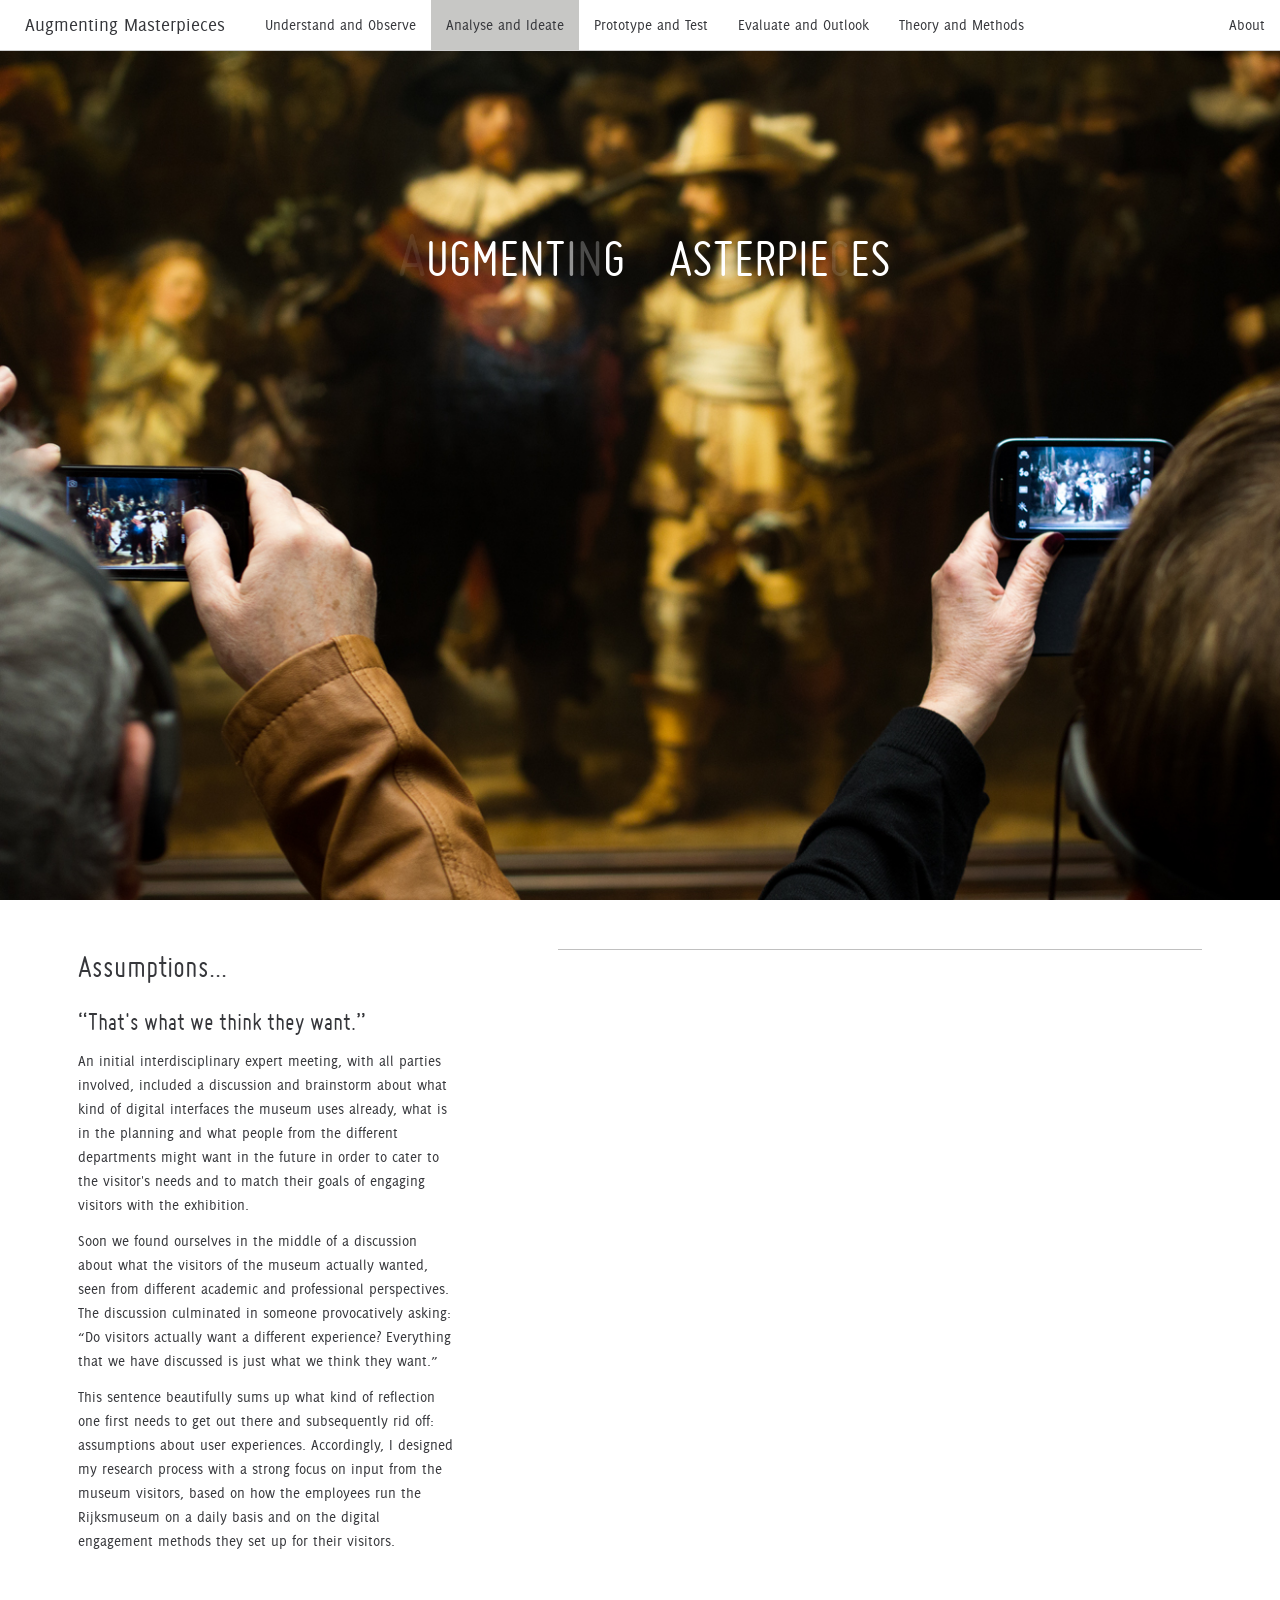
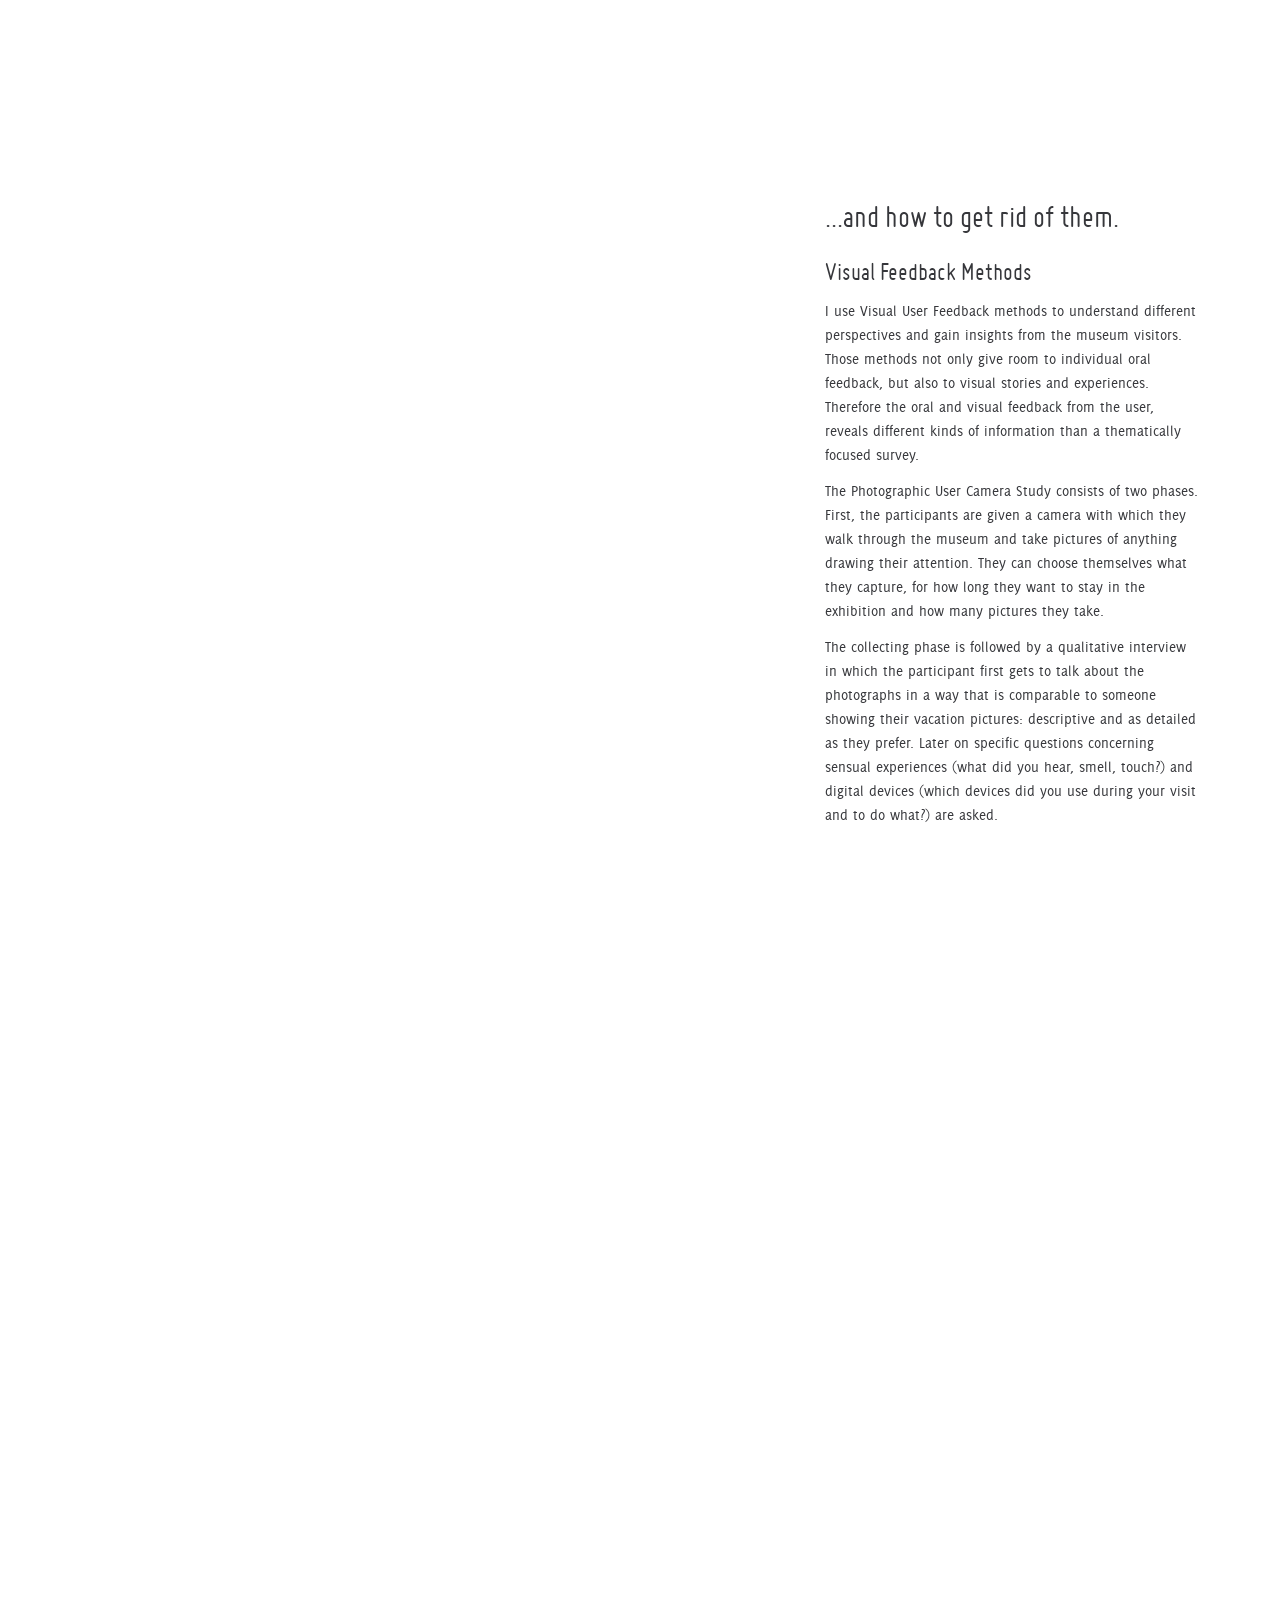
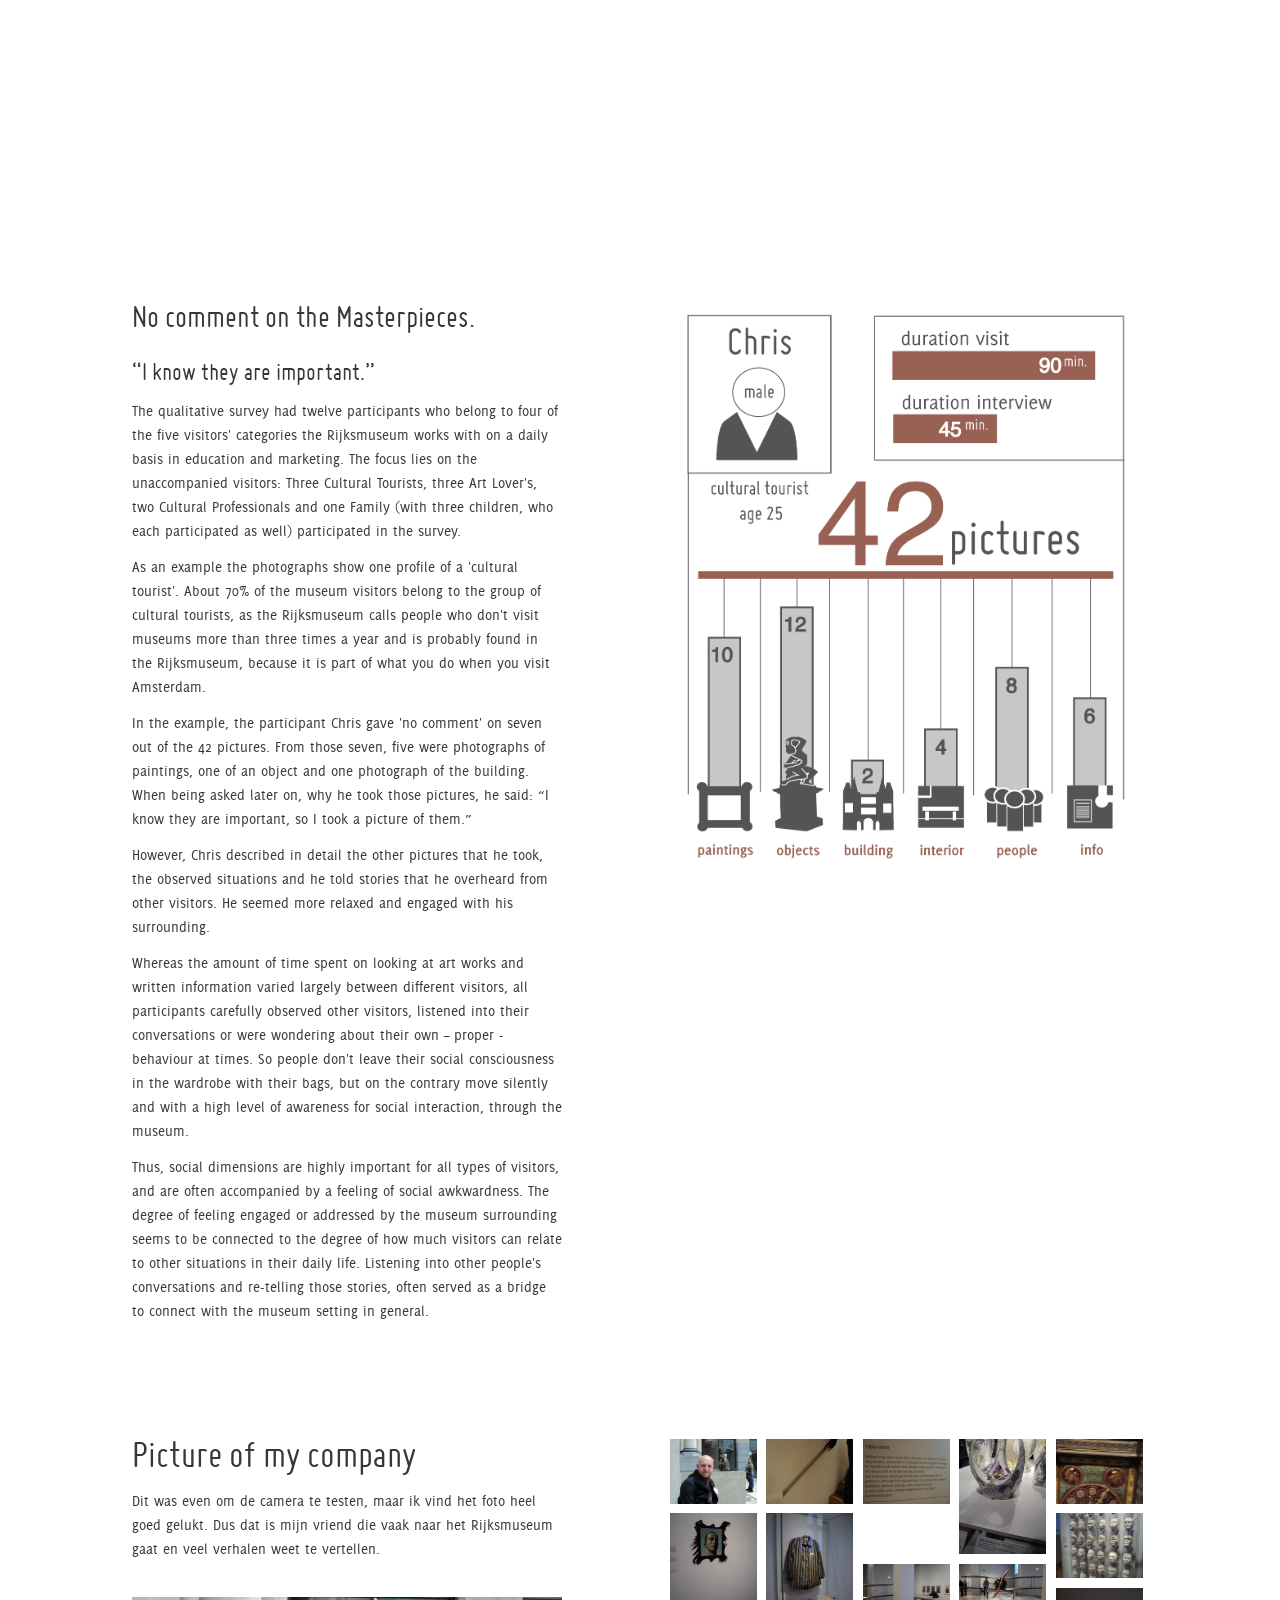
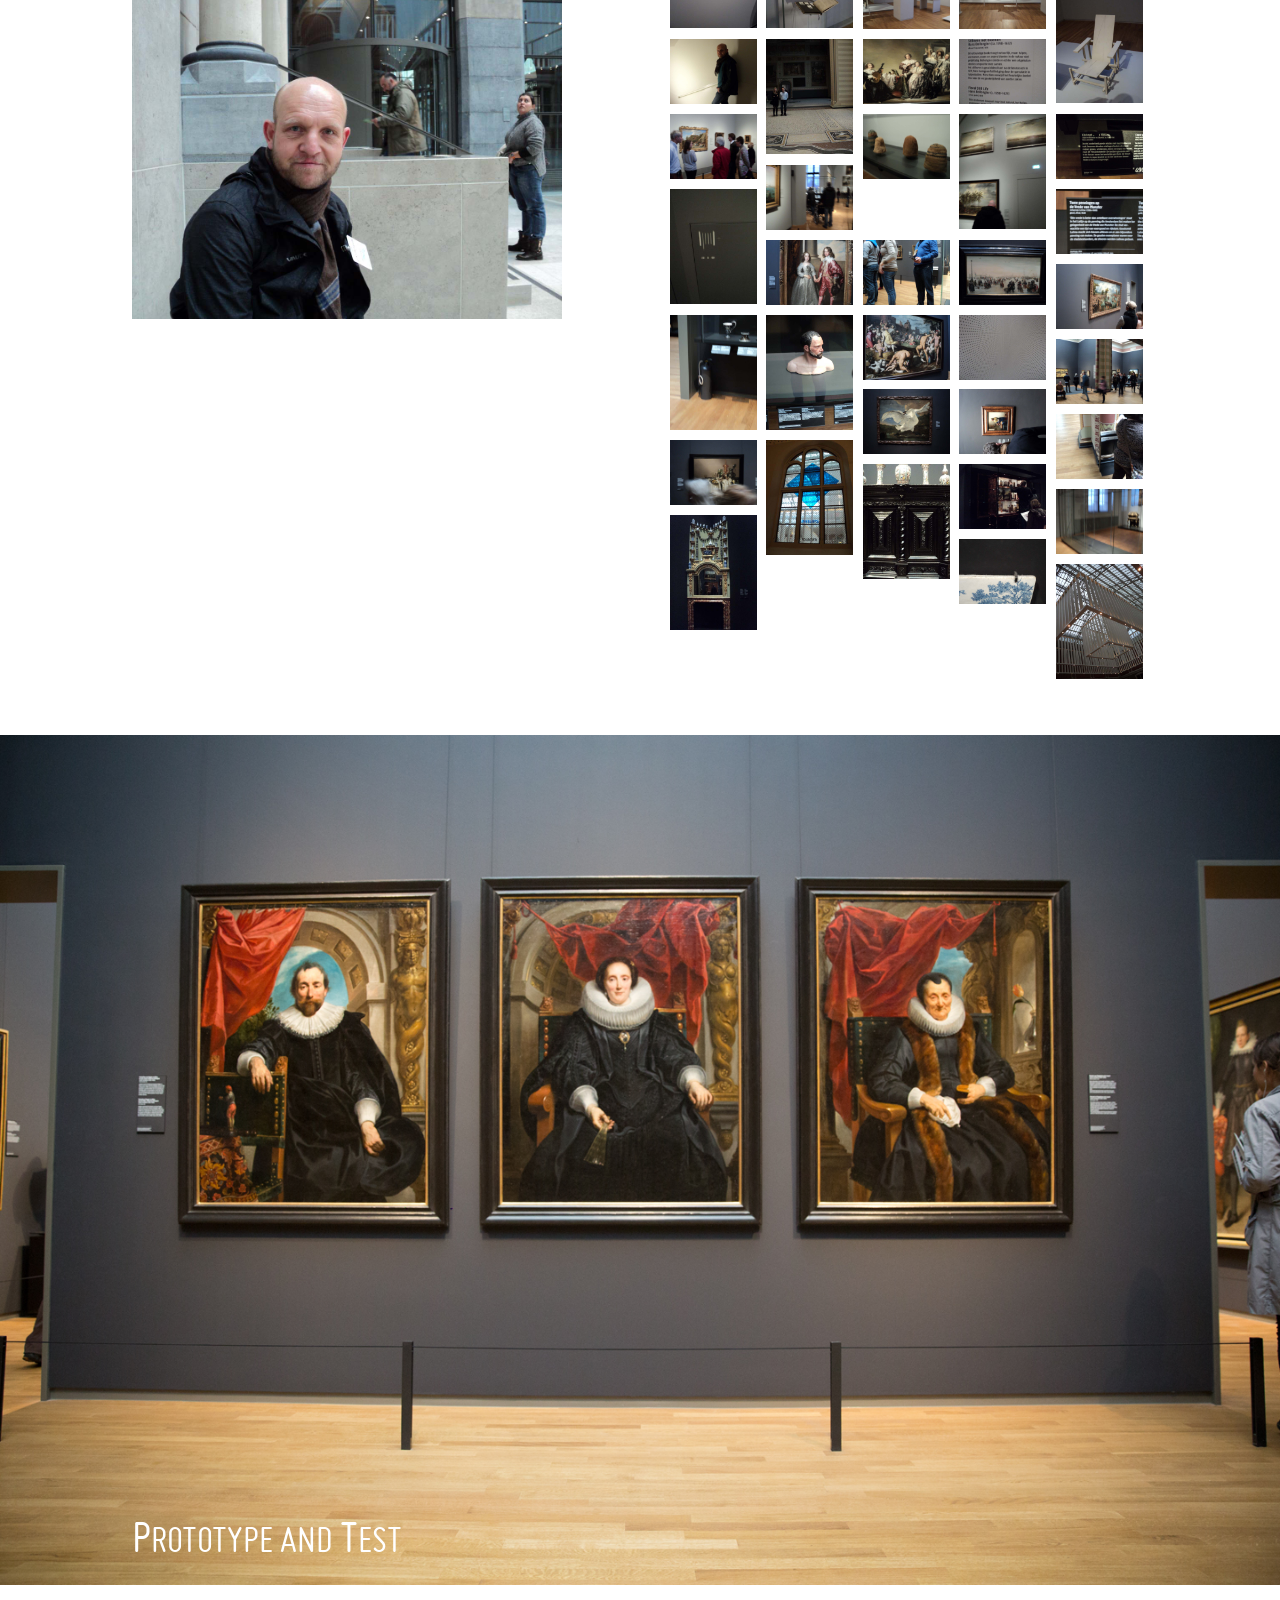
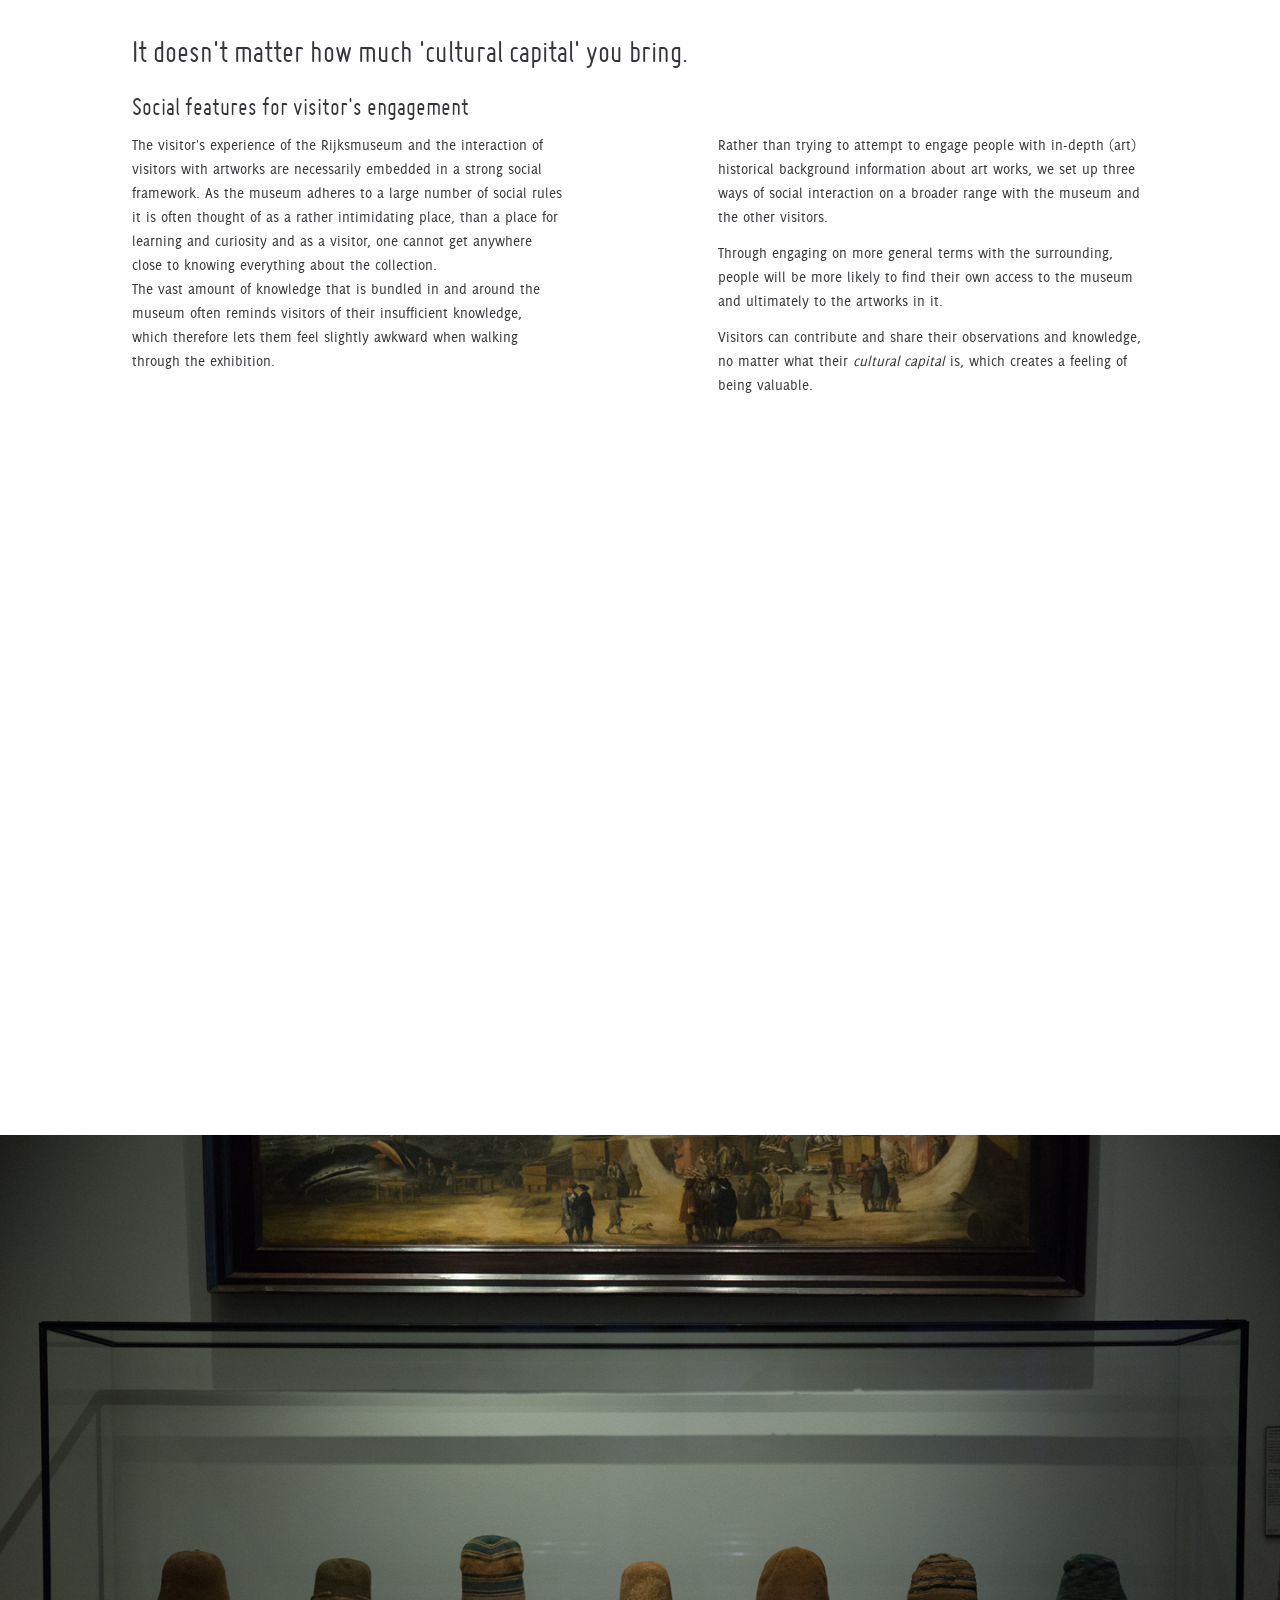
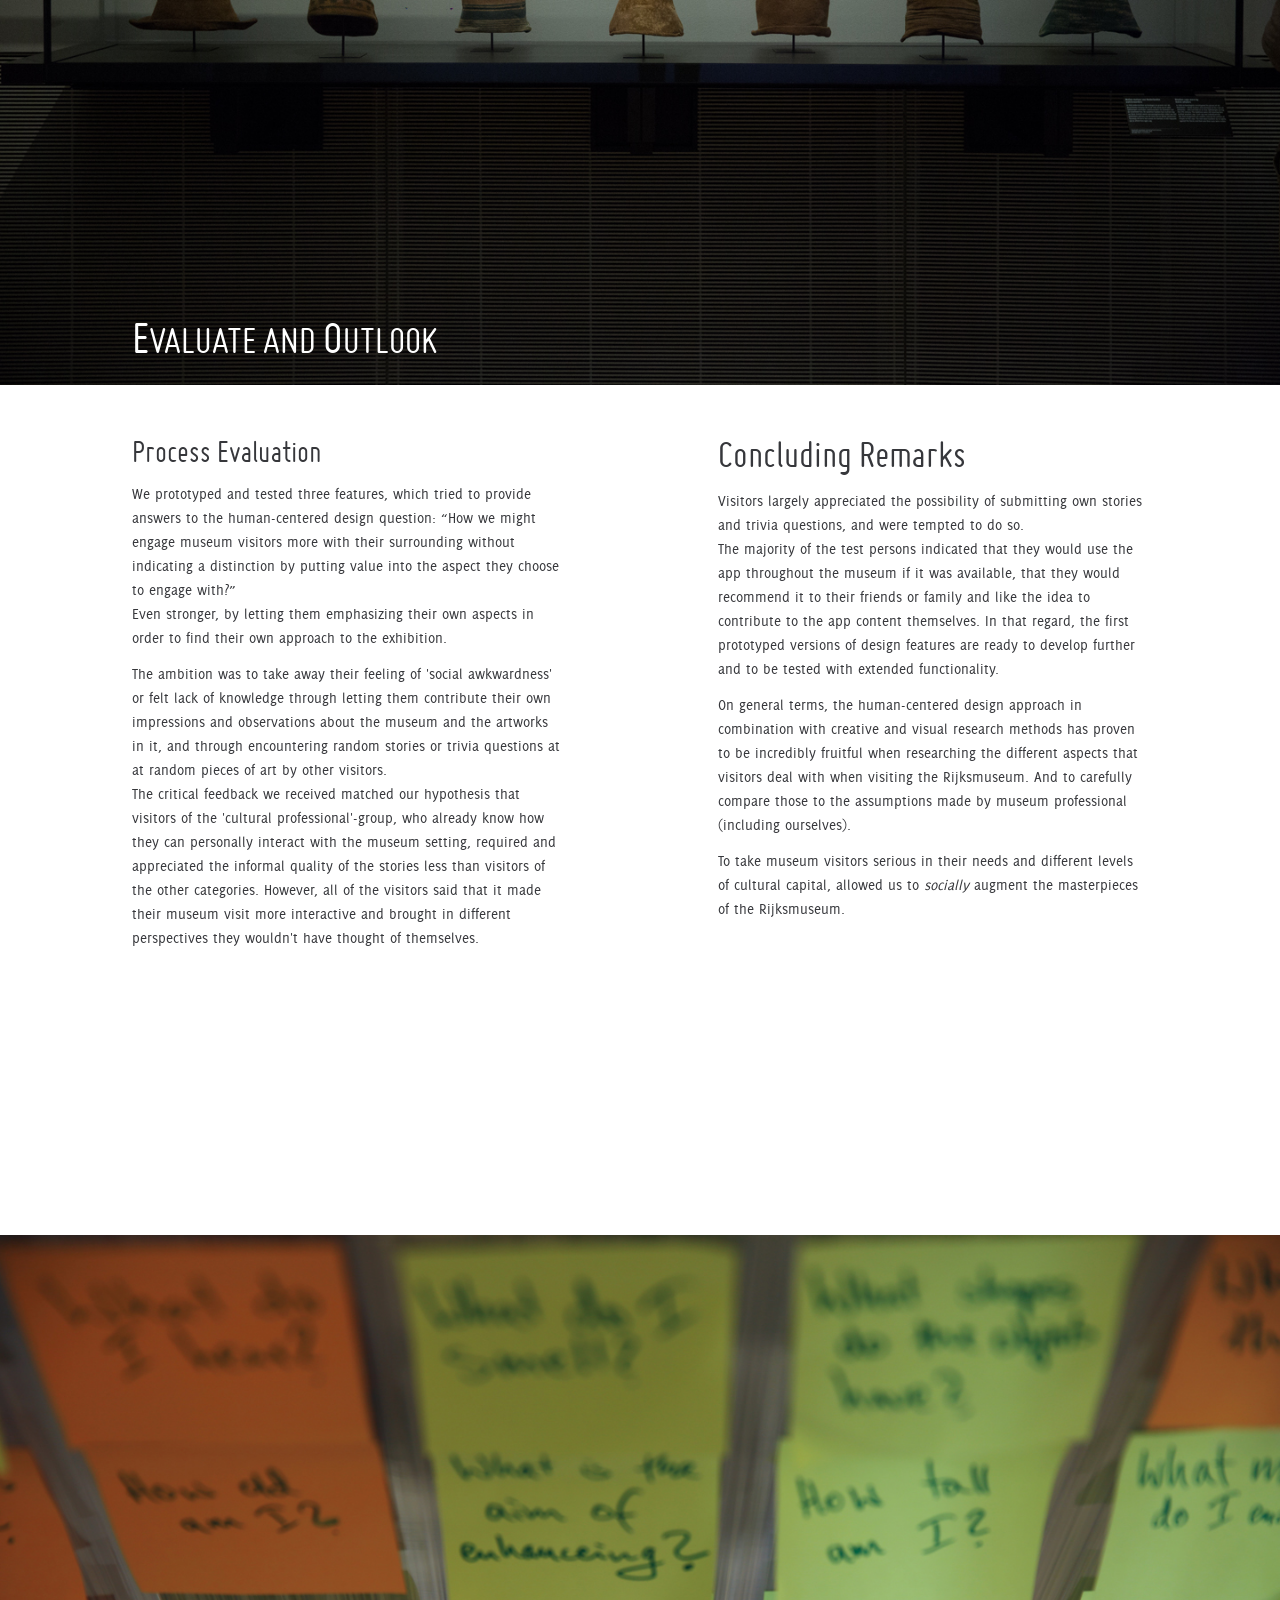
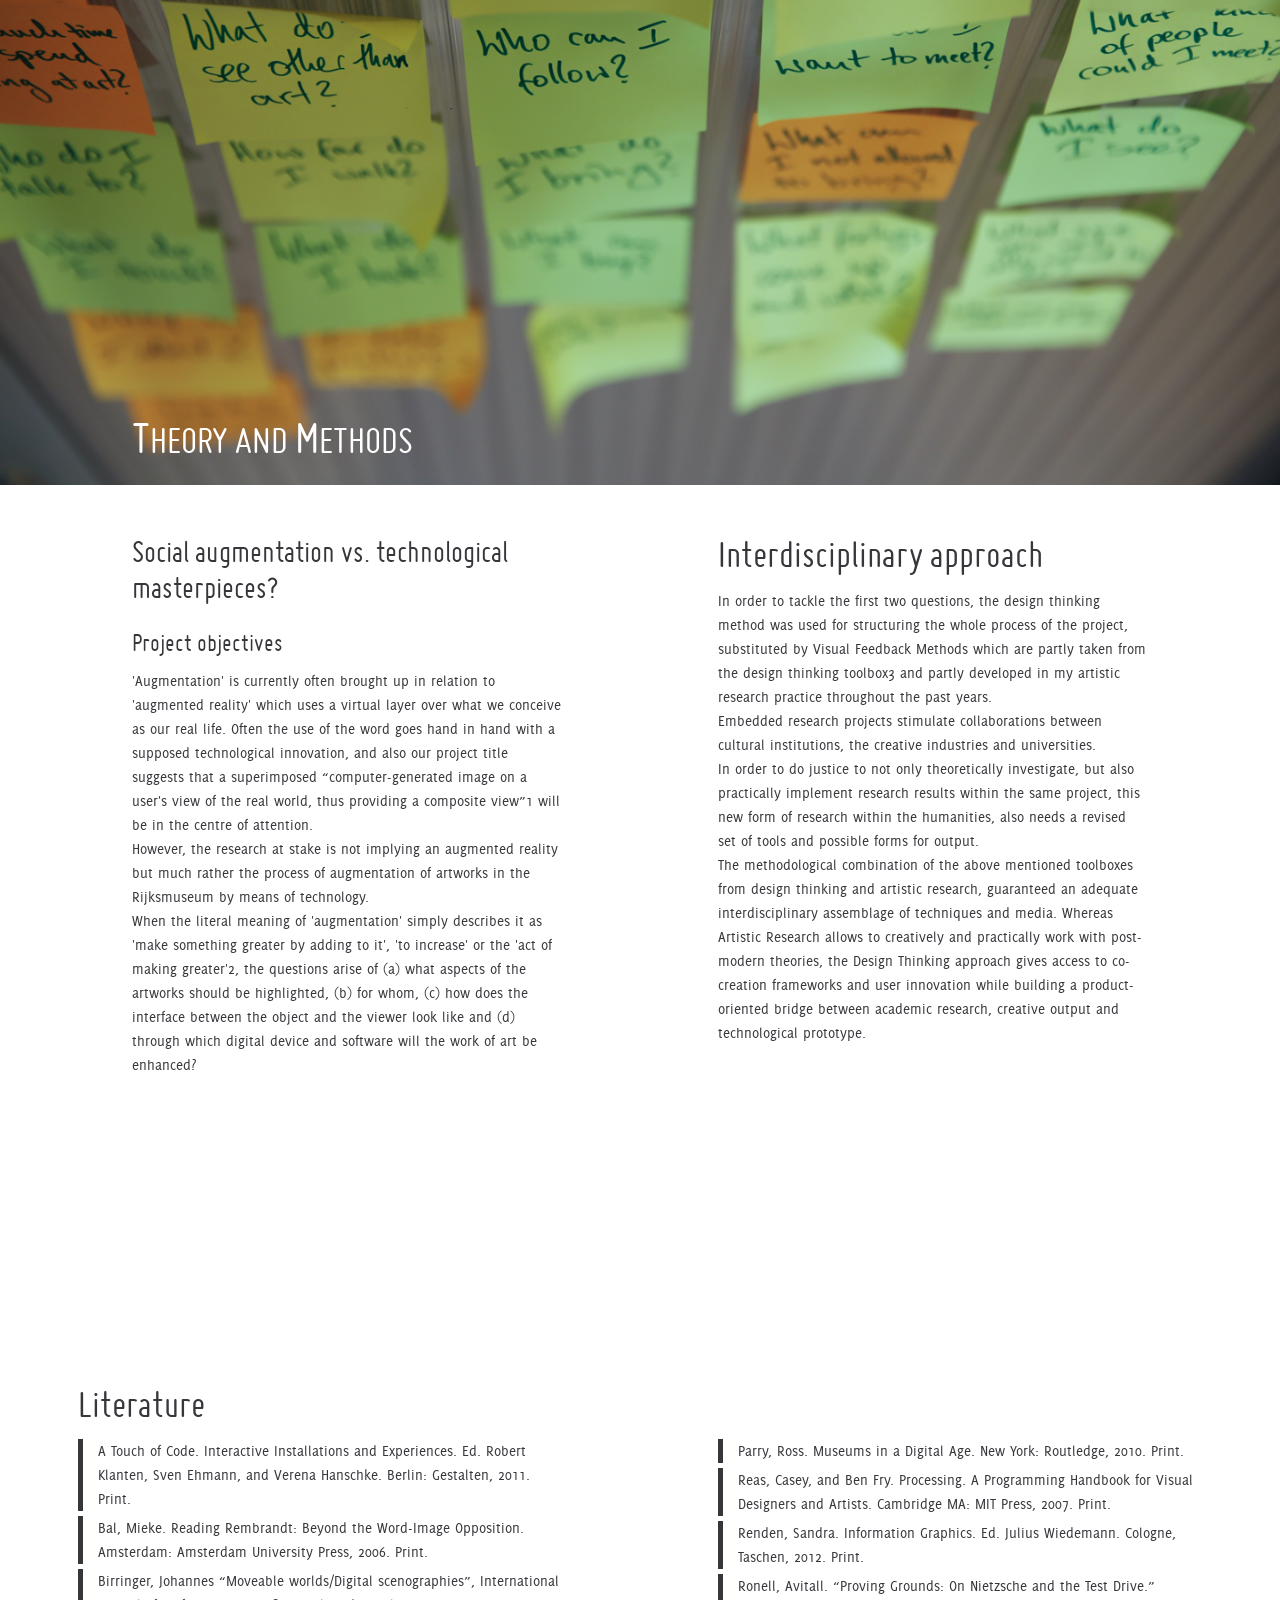
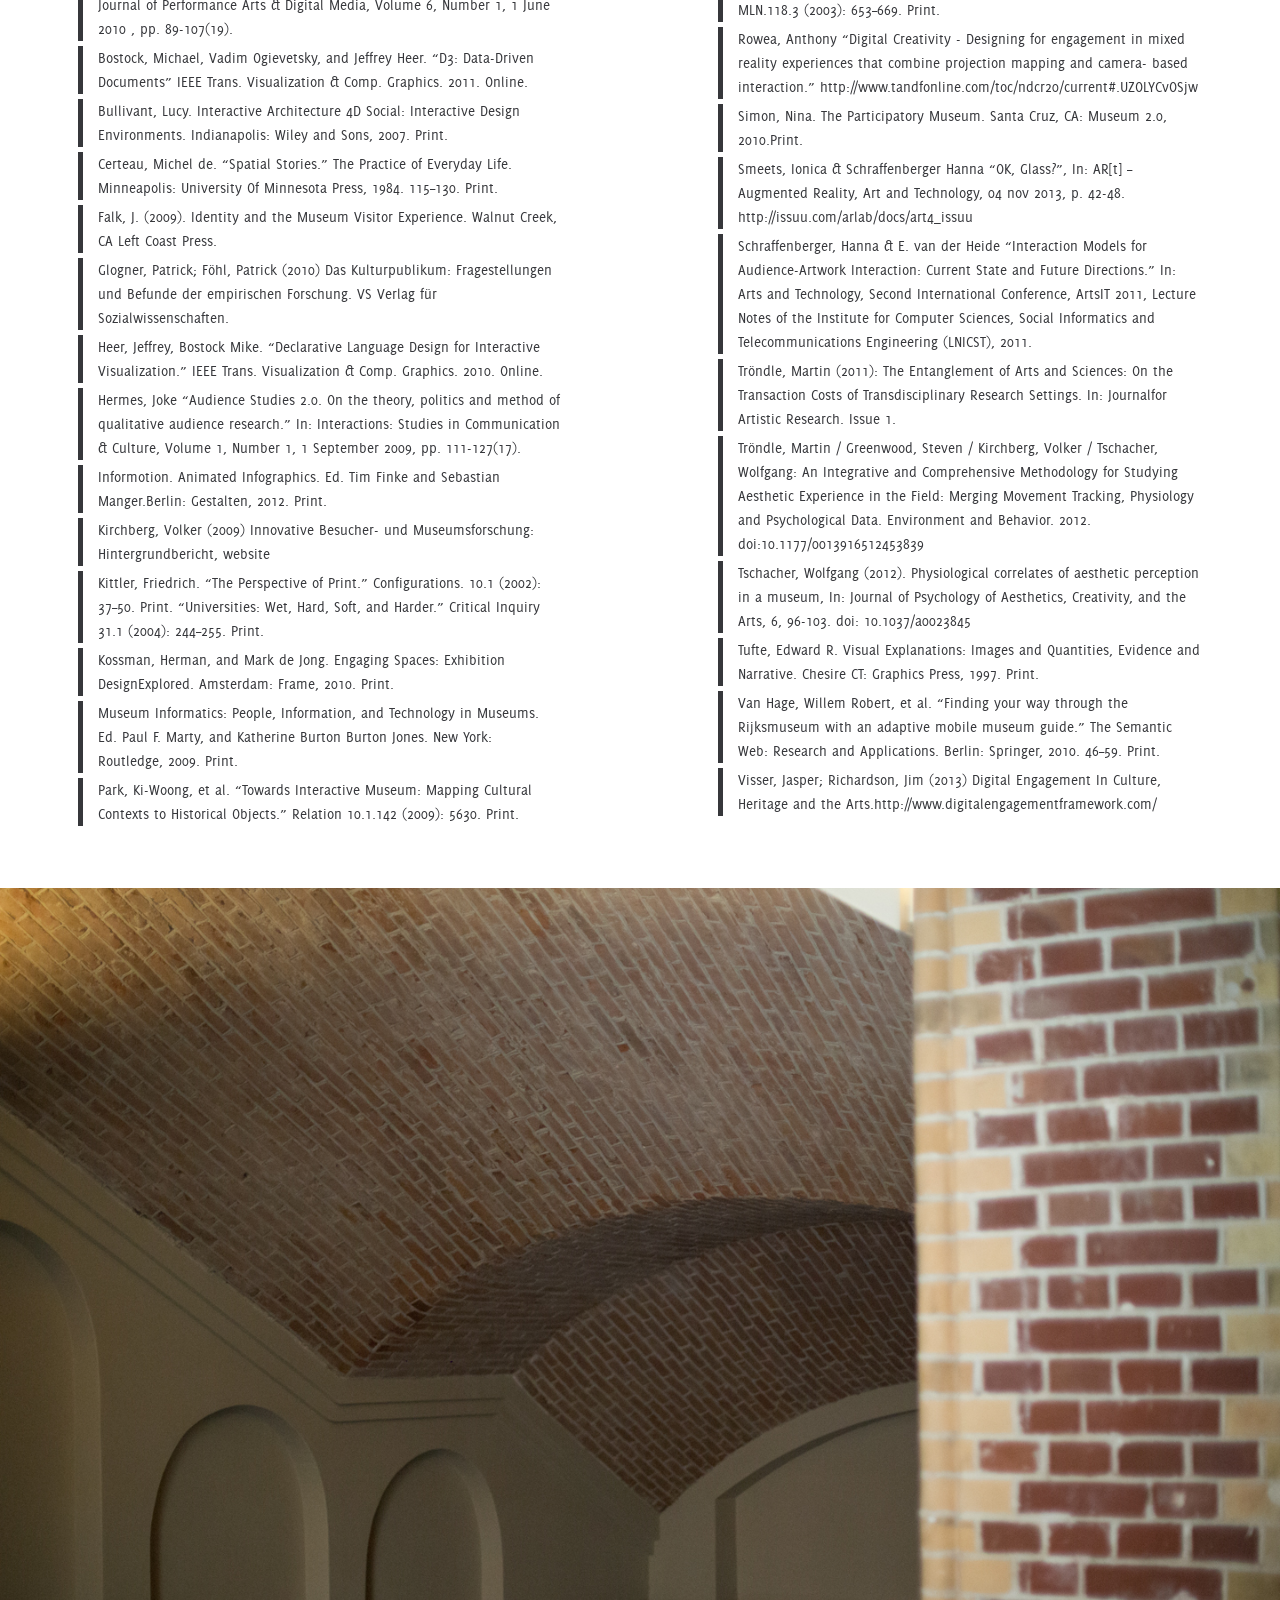
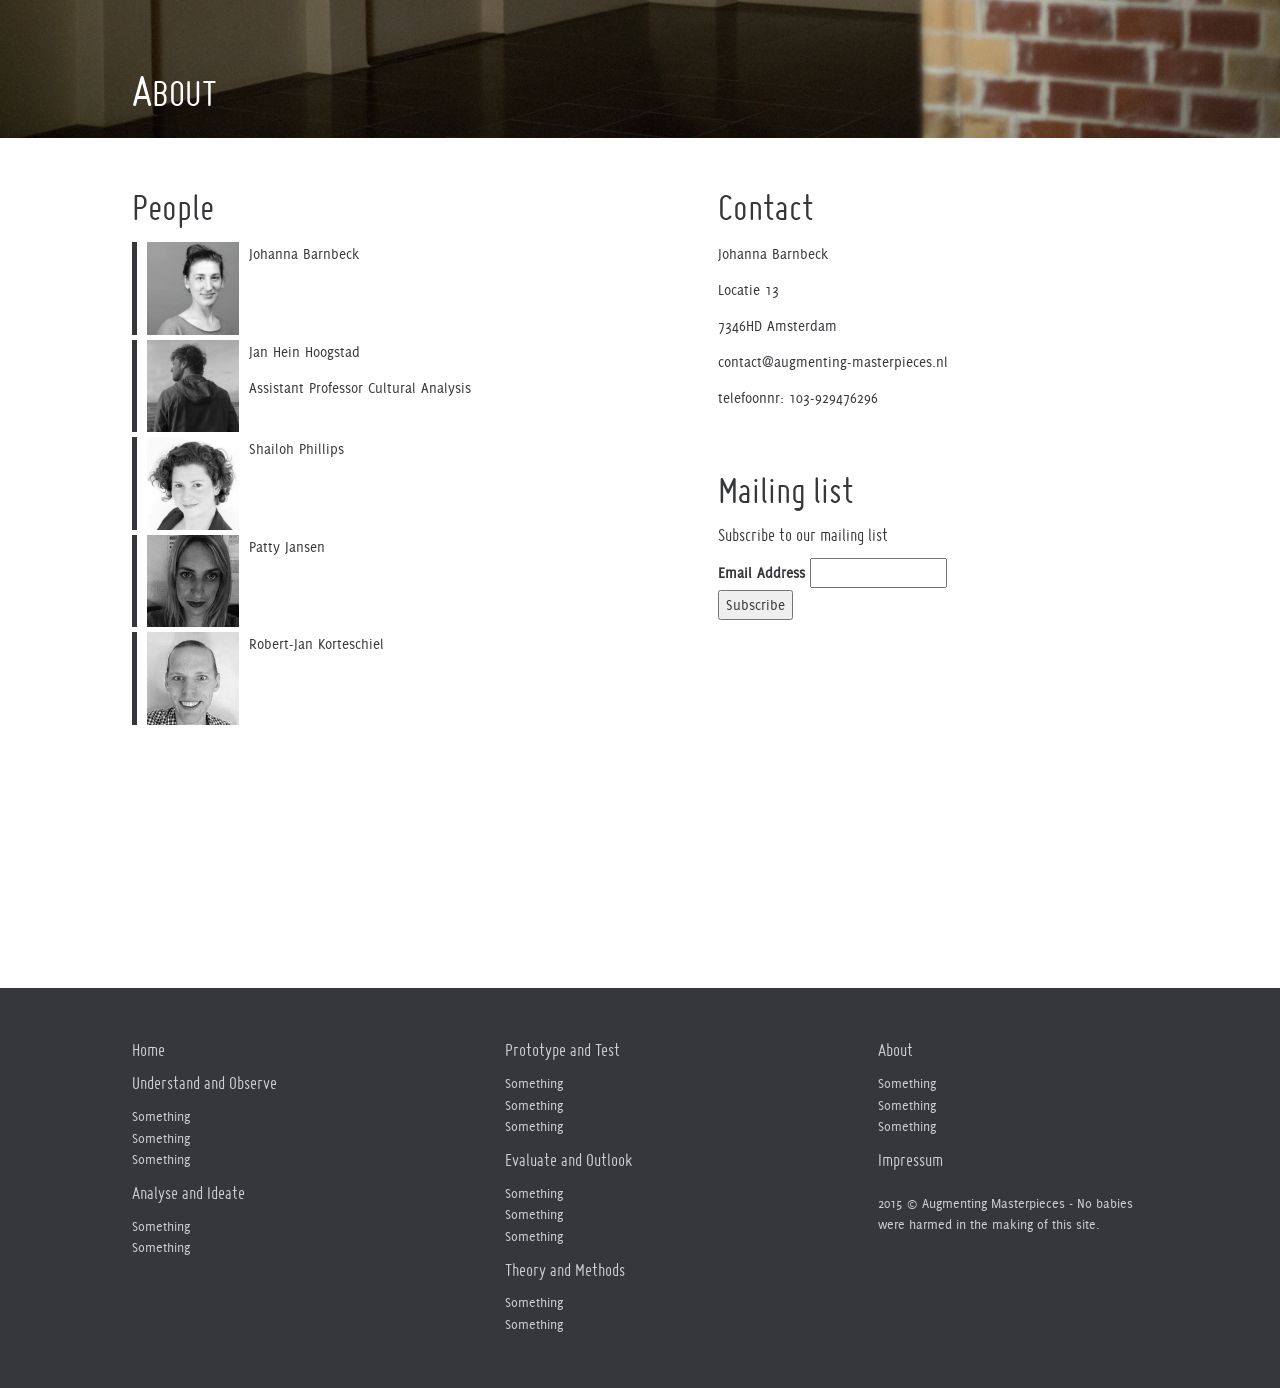
==== commit 1add122a: "Updates" ====
--- a/index.html
+++ b/index.html
@@ -34,7 +34,7 @@
 
     <div ui-view="nav"></div>  
     <main ui-view="displayorder" class="container-fluid"></main>
-    <footer ui-view="footer"></footer>
+    <footer ui-view="footer" class="clearfix"></footer>
 
     <script src="vendor.js"></script>
     <script src="app.js"></script>
--- a/main.css
+++ b/main.css
@@ -1 +1 @@
-@font-face{font-family:misoregular;src:url(../fonts/miso-regular-webfont.eot);src:url(../fonts/miso-regular-webfont.eot?#iefix) format("embedded-opentype"),url(../fonts/miso-regular-webfont.woff2) format("woff2"),url(../fonts/miso-regular-webfont.woff) format("woff"),url(../fonts/miso-regular-webfont.ttf) format("truetype"),url(../fonts/miso-regular-webfont.svg#misoregular) format("svg");font-weight:400;font-style:normal}@font-face{font-family:deliciousroman;src:url(../fonts/delicious-roman-webfont.eot);src:url(../fonts/delicious-roman-webfont.eot?#iefix) format("embedded-opentype"),url(../fonts/delicious-roman-webfont.woff2) format("woff2"),url(../fonts/delicious-roman-webfont.woff) format("woff"),url(../fonts/delicious-roman-webfont.ttf) format("truetype"),url(../fonts/delicious-roman-webfont.svg#deliciousroman) format("svg");font-weight:400;font-style:normal}/*! normalize.css v3.0.1 | MIT License | git.io/normalize *//*! normalize.css v3.0.1 | MIT License | git.io/normalize */html{font-family:sans-serif;-ms-text-size-adjust:100%;-webkit-text-size-adjust:100%}body{margin:0}article,aside,details,figcaption,figure,footer,header,hgroup,main,nav,section,summary{display:block}audio,canvas,progress,video{display:inline-block;vertical-align:baseline}audio:not([controls]){display:none;height:0}[hidden],template{display:none}a{background:0 0}a:active,a:hover{outline:0}b,strong{font-weight:700}dfn{font-style:italic}h1{margin:.67em 0}mark{background:#ff0;color:#000}sub,sup{font-size:75%;line-height:0;position:relative;vertical-align:baseline}sup{top:-.5em}sub{bottom:-.25em}img{border:0}svg:not(:root){overflow:hidden}hr{-moz-box-sizing:content-box;box-sizing:content-box;height:0}pre{overflow:auto}code,kbd,pre,samp{font-size:1em}button,input,optgroup,select,textarea{color:inherit;font:inherit;margin:0}button{overflow:visible}button,select{text-transform:none}button,html input[type=button],input[type=reset],input[type=submit]{-webkit-appearance:button;cursor:pointer}button[disabled],html input[disabled]{cursor:default}button::-moz-focus-inner,input::-moz-focus-inner{border:0;padding:0}input[type=checkbox],input[type=radio]{box-sizing:border-box;padding:0}input[type=number]::-webkit-inner-spin-button,input[type=number]::-webkit-outer-spin-button{height:auto}input[type=search]::-webkit-search-cancel-button,input[type=search]::-webkit-search-decoration{-webkit-appearance:none}textarea{overflow:auto}optgroup{font-weight:700}table{border-collapse:collapse;border-spacing:0}td,th{padding:0}@media print{*{text-shadow:none!important;color:#000!important;background:0 0!important;box-shadow:none!important}a,a:visited{text-decoration:underline}a[href]:after{content:" (" attr(href) ")"}abbr[title]:after{content:" (" attr(title) ")"}a[href^="javascript:"]:after,a[href^="#"]:after{content:""}blockquote,pre{border:1px solid #999;page-break-inside:avoid}thead{display:table-header-group}img,tr{page-break-inside:avoid}img{max-width:100%!important}h2,h3,p{orphans:3;widows:3}h2,h3{page-break-after:avoid}select{background:#fff!important}.navbar{display:none}.table td,.table th{background-color:#fff!important}.btn>.caret,.dropup>.btn>.caret{border-top-color:#000!important}.label{border:1px solid #000}.table{border-collapse:collapse!important}.table-bordered td,.table-bordered th{border:1px solid #ddd!important}}@font-face{font-family:'Glyphicons Halflings';src:url(../fonts/bootstrap/glyphicons-halflings-regular.eot);src:url(../fonts/bootstrap/glyphicons-halflings-regular.eot?#iefix) format("embedded-opentype"),url(../fonts/bootstrap/glyphicons-halflings-regular.woff) format("woff"),url(../fonts/bootstrap/glyphicons-halflings-regular.ttf) format("truetype"),url(../fonts/bootstrap/glyphicons-halflings-regular.svg#glyphicons_halflingsregular) format("svg")}.glyphicon{position:relative;top:1px;display:inline-block;font-family:'Glyphicons Halflings';font-style:normal;font-weight:400;line-height:1;-webkit-font-smoothing:antialiased;-moz-osx-font-smoothing:grayscale}.glyphicon-asterisk:before{content:"\2a"}.glyphicon-plus:before{content:"\2b"}.glyphicon-euro:before{content:"\20ac"}.glyphicon-minus:before{content:"\2212"}.glyphicon-cloud:before{content:"\2601"}.glyphicon-envelope:before{content:"\2709"}.glyphicon-pencil:before{content:"\270f"}.glyphicon-glass:before{content:"\e001"}.glyphicon-music:before{content:"\e002"}.glyphicon-search:before{content:"\e003"}.glyphicon-heart:before{content:"\e005"}.glyphicon-star:before{content:"\e006"}.glyphicon-star-empty:before{content:"\e007"}.glyphicon-user:before{content:"\e008"}.glyphicon-film:before{content:"\e009"}.glyphicon-th-large:before{content:"\e010"}.glyphicon-th:before{content:"\e011"}.glyphicon-th-list:before{content:"\e012"}.glyphicon-ok:before{content:"\e013"}.glyphicon-remove:before{content:"\e014"}.glyphicon-zoom-in:before{content:"\e015"}.glyphicon-zoom-out:before{content:"\e016"}.glyphicon-off:before{content:"\e017"}.glyphicon-signal:before{content:"\e018"}.glyphicon-cog:before{content:"\e019"}.glyphicon-trash:before{content:"\e020"}.glyphicon-home:before{content:"\e021"}.glyphicon-file:before{content:"\e022"}.glyphicon-time:before{content:"\e023"}.glyphicon-road:before{content:"\e024"}.glyphicon-download-alt:before{content:"\e025"}.glyphicon-download:before{content:"\e026"}.glyphicon-upload:before{content:"\e027"}.glyphicon-inbox:before{content:"\e028"}.glyphicon-play-circle:before{content:"\e029"}.glyphicon-repeat:before{content:"\e030"}.glyphicon-refresh:before{content:"\e031"}.glyphicon-list-alt:before{content:"\e032"}.glyphicon-lock:before{content:"\e033"}.glyphicon-flag:before{content:"\e034"}.glyphicon-headphones:before{content:"\e035"}.glyphicon-volume-off:before{content:"\e036"}.glyphicon-volume-down:before{content:"\e037"}.glyphicon-volume-up:before{content:"\e038"}.glyphicon-qrcode:before{content:"\e039"}.glyphicon-barcode:before{content:"\e040"}.glyphicon-tag:before{content:"\e041"}.glyphicon-tags:before{content:"\e042"}.glyphicon-book:before{content:"\e043"}.glyphicon-bookmark:before{content:"\e044"}.glyphicon-print:before{content:"\e045"}.glyphicon-camera:before{content:"\e046"}.glyphicon-font:before{content:"\e047"}.glyphicon-bold:before{content:"\e048"}.glyphicon-italic:before{content:"\e049"}.glyphicon-text-height:before{content:"\e050"}.glyphicon-text-width:before{content:"\e051"}.glyphicon-align-left:before{content:"\e052"}.glyphicon-align-center:before{content:"\e053"}.glyphicon-align-right:before{content:"\e054"}.glyphicon-align-justify:before{content:"\e055"}.glyphicon-list:before{content:"\e056"}.glyphicon-indent-left:before{content:"\e057"}.glyphicon-indent-right:before{content:"\e058"}.glyphicon-facetime-video:before{content:"\e059"}.glyphicon-picture:before{content:"\e060"}.glyphicon-map-marker:before{content:"\e062"}.glyphicon-adjust:before{content:"\e063"}.glyphicon-tint:before{content:"\e064"}.glyphicon-edit:before{content:"\e065"}.glyphicon-share:before{content:"\e066"}.glyphicon-check:before{content:"\e067"}.glyphicon-move:before{content:"\e068"}.glyphicon-step-backward:before{content:"\e069"}.glyphicon-fast-backward:before{content:"\e070"}.glyphicon-backward:before{content:"\e071"}.glyphicon-play:before{content:"\e072"}.glyphicon-pause:before{content:"\e073"}.glyphicon-stop:before{content:"\e074"}.glyphicon-forward:before{content:"\e075"}.glyphicon-fast-forward:before{content:"\e076"}.glyphicon-step-forward:before{content:"\e077"}.glyphicon-eject:before{content:"\e078"}.glyphicon-chevron-left:before{content:"\e079"}.glyphicon-chevron-right:before{content:"\e080"}.glyphicon-plus-sign:before{content:"\e081"}.glyphicon-minus-sign:before{content:"\e082"}.glyphicon-remove-sign:before{content:"\e083"}.glyphicon-ok-sign:before{content:"\e084"}.glyphicon-question-sign:before{content:"\e085"}.glyphicon-info-sign:before{content:"\e086"}.glyphicon-screenshot:before{content:"\e087"}.glyphicon-remove-circle:before{content:"\e088"}.glyphicon-ok-circle:before{content:"\e089"}.glyphicon-ban-circle:before{content:"\e090"}.glyphicon-arrow-left:before{content:"\e091"}.glyphicon-arrow-right:before{content:"\e092"}.glyphicon-arrow-up:before{content:"\e093"}.glyphicon-arrow-down:before{content:"\e094"}.glyphicon-share-alt:before{content:"\e095"}.glyphicon-resize-full:before{content:"\e096"}.glyphicon-resize-small:before{content:"\e097"}.glyphicon-exclamation-sign:before{content:"\e101"}.glyphicon-gift:before{content:"\e102"}.glyphicon-leaf:before{content:"\e103"}.glyphicon-fire:before{content:"\e104"}.glyphicon-eye-open:before{content:"\e105"}.glyphicon-eye-close:before{content:"\e106"}.glyphicon-warning-sign:before{content:"\e107"}.glyphicon-plane:before{content:"\e108"}.glyphicon-calendar:before{content:"\e109"}.glyphicon-random:before{content:"\e110"}.glyphicon-comment:before{content:"\e111"}.glyphicon-magnet:before{content:"\e112"}.glyphicon-chevron-up:before{content:"\e113"}.glyphicon-chevron-down:before{content:"\e114"}.glyphicon-retweet:before{content:"\e115"}.glyphicon-shopping-cart:before{content:"\e116"}.glyphicon-folder-close:before{content:"\e117"}.glyphicon-folder-open:before{content:"\e118"}.glyphicon-resize-vertical:before{content:"\e119"}.glyphicon-resize-horizontal:before{content:"\e120"}.glyphicon-hdd:before{content:"\e121"}.glyphicon-bullhorn:before{content:"\e122"}.glyphicon-bell:before{content:"\e123"}.glyphicon-certificate:before{content:"\e124"}.glyphicon-thumbs-up:before{content:"\e125"}.glyphicon-thumbs-down:before{content:"\e126"}.glyphicon-hand-right:before{content:"\e127"}.glyphicon-hand-left:before{content:"\e128"}.glyphicon-hand-up:before{content:"\e129"}.glyphicon-hand-down:before{content:"\e130"}.glyphicon-circle-arrow-right:before{content:"\e131"}.glyphicon-circle-arrow-left:before{content:"\e132"}.glyphicon-circle-arrow-up:before{content:"\e133"}.glyphicon-circle-arrow-down:before{content:"\e134"}.glyphicon-globe:before{content:"\e135"}.glyphicon-wrench:before{content:"\e136"}.glyphicon-tasks:before{content:"\e137"}.glyphicon-filter:before{content:"\e138"}.glyphicon-briefcase:before{content:"\e139"}.glyphicon-fullscreen:before{content:"\e140"}.glyphicon-dashboard:before{content:"\e141"}.glyphicon-paperclip:before{content:"\e142"}.glyphicon-heart-empty:before{content:"\e143"}.glyphicon-link:before{content:"\e144"}.glyphicon-phone:before{content:"\e145"}.glyphicon-pushpin:before{content:"\e146"}.glyphicon-usd:before{content:"\e148"}.glyphicon-gbp:before{content:"\e149"}.glyphicon-sort:before{content:"\e150"}.glyphicon-sort-by-alphabet:before{content:"\e151"}.glyphicon-sort-by-alphabet-alt:before{content:"\e152"}.glyphicon-sort-by-order:before{content:"\e153"}.glyphicon-sort-by-order-alt:before{content:"\e154"}.glyphicon-sort-by-attributes:before{content:"\e155"}.glyphicon-sort-by-attributes-alt:before{content:"\e156"}.glyphicon-unchecked:before{content:"\e157"}.glyphicon-expand:before{content:"\e158"}.glyphicon-collapse-down:before{content:"\e159"}.glyphicon-collapse-up:before{content:"\e160"}.glyphicon-log-in:before{content:"\e161"}.glyphicon-flash:before{content:"\e162"}.glyphicon-log-out:before{content:"\e163"}.glyphicon-new-window:before{content:"\e164"}.glyphicon-record:before{content:"\e165"}.glyphicon-save:before{content:"\e166"}.glyphicon-open:before{content:"\e167"}.glyphicon-saved:before{content:"\e168"}.glyphicon-import:before{content:"\e169"}.glyphicon-export:before{content:"\e170"}.glyphicon-send:before{content:"\e171"}.glyphicon-floppy-disk:before{content:"\e172"}.glyphicon-floppy-saved:before{content:"\e173"}.glyphicon-floppy-remove:before{content:"\e174"}.glyphicon-floppy-save:before{content:"\e175"}.glyphicon-floppy-open:before{content:"\e176"}.glyphicon-credit-card:before{content:"\e177"}.glyphicon-transfer:before{content:"\e178"}.glyphicon-cutlery:before{content:"\e179"}.glyphicon-header:before{content:"\e180"}.glyphicon-compressed:before{content:"\e181"}.glyphicon-earphone:before{content:"\e182"}.glyphicon-phone-alt:before{content:"\e183"}.glyphicon-tower:before{content:"\e184"}.glyphicon-stats:before{content:"\e185"}.glyphicon-sd-video:before{content:"\e186"}.glyphicon-hd-video:before{content:"\e187"}.glyphicon-subtitles:before{content:"\e188"}.glyphicon-sound-stereo:before{content:"\e189"}.glyphicon-sound-dolby:before{content:"\e190"}.glyphicon-sound-5-1:before{content:"\e191"}.glyphicon-sound-6-1:before{content:"\e192"}.glyphicon-sound-7-1:before{content:"\e193"}.glyphicon-copyright-mark:before{content:"\e194"}.glyphicon-registration-mark:before{content:"\e195"}.glyphicon-cloud-download:before{content:"\e197"}.glyphicon-cloud-upload:before{content:"\e198"}.glyphicon-tree-conifer:before{content:"\e199"}.glyphicon-tree-deciduous:before{content:"\e200"}*,:after,:before{-webkit-box-sizing:border-box;-moz-box-sizing:border-box;box-sizing:border-box}html{font-size:10px;-webkit-tap-highlight-color:transparent}body{font-family:deliciousroman,"Helvetica Neue",Helvetica,Arial,sans-serif;font-size:15px;line-height:1.6;color:#36373b;background-color:#fff}button,input,select,textarea{font-family:inherit;font-size:inherit;line-height:inherit}a{color:#36373b;text-decoration:none}a:focus,a:hover{color:#111213;text-decoration:underline}a:focus{outline:dotted thin;outline:-webkit-focus-ring-color auto 5px;outline-offset:-2px}figure{margin:0}img{vertical-align:middle}.img-responsive{display:block;max-width:100%;height:auto}.img-rounded{border-radius:6px}.img-thumbnail{padding:4px;line-height:1.6;background-color:#fff;border:1px solid #ddd;border-radius:4px;-webkit-transition:all .2s ease-in-out;-o-transition:all .2s ease-in-out;transition:all .2s ease-in-out;display:inline-block;max-width:100%;height:auto}.img-circle{border-radius:50%}hr{margin-top:24px;margin-bottom:24px;border:0;border-top:1px solid #eee}.sr-only{position:absolute;width:1px;height:1px;margin:-1px;padding:0;overflow:hidden;clip:rect(0,0,0,0);border:0}.sr-only-focusable:active,.sr-only-focusable:focus{position:static;width:auto;height:auto;margin:0;overflow:visible;clip:auto}.h1,.h2,.h3,.h4,.h5,.h6,h1,h2,h3,h4,h5,h6{font-family:misoregular,"Helvetica Neue",Helvetica,Arial,sans-serif;font-weight:500;line-height:1.1;color:inherit}.h1 .small,.h1 small,.h2 .small,.h2 small,.h3 .small,.h3 small,.h4 .small,.h4 small,.h5 .small,.h5 small,.h6 .small,.h6 small,h1 .small,h1 small,h2 .small,h2 small,h3 .small,h3 small,h4 .small,h4 small,h5 .small,h5 small,h6 .small,h6 small{font-weight:400;line-height:1;color:#777}.h1,.h2,.h3,h1,h2,h3{margin-top:24px;margin-bottom:12px}.h1 .small,.h1 small,.h2 .small,.h2 small,.h3 .small,.h3 small,h1 .small,h1 small,h2 .small,h2 small,h3 .small,h3 small{font-size:65%}.h4,.h5,.h6,h4,h5,h6{margin-top:12px;margin-bottom:12px}.h4 .small,.h4 small,.h5 .small,.h5 small,.h6 .small,.h6 small,h4 .small,h4 small,h5 .small,h5 small,h6 .small,h6 small{font-size:75%}.h1,h1{font-size:39px}.h2,h2{font-size:32px}.h3,h3{font-size:26px}.h4,h4{font-size:19px}.h5,h5{font-size:15px}.h6,h6{font-size:13px}p{margin:0 0 12px}.lead{margin-bottom:24px;font-size:17px;font-weight:300;line-height:1.4}@media (min-width:768px){.lead{font-size:22.5px}}.small,small{font-size:86%}cite{font-style:normal}.mark,mark{background-color:#fcf8e3;padding:.2em}.text-left{text-align:left}.text-right{text-align:right}.text-center{text-align:center}.text-justify{text-align:justify}.text-nowrap{white-space:nowrap}.text-lowercase{text-transform:lowercase}.text-uppercase{text-transform:uppercase}.text-capitalize{text-transform:capitalize}.text-muted{color:#777}.text-primary{color:#36373b}a.text-primary:hover{color:#1e1e20}.text-success{color:#3c763d}a.text-success:hover{color:#2b542c}.text-info{color:#31708f}a.text-info:hover{color:#245269}.text-warning{color:#8a6d3b}a.text-warning:hover{color:#66512c}.text-danger{color:#a94442}a.text-danger:hover{color:#843534}.bg-primary{color:#fff;background-color:#36373b}a.bg-primary:hover{background-color:#1e1e20}.bg-success{background-color:#dff0d8}a.bg-success:hover{background-color:#c1e2b3}.bg-info{background-color:#d9edf7}a.bg-info:hover{background-color:#afd9ee}.bg-warning{background-color:#fcf8e3}a.bg-warning:hover{background-color:#f7ecb5}.bg-danger{background-color:#f2dede}a.bg-danger:hover{background-color:#e4b9b9}.page-header{padding-bottom:11px;margin:48px 0 24px;border-bottom:1px solid #eee}ol,ul{margin-top:0;margin-bottom:12px}ol ol,ol ul,ul ol,ul ul{margin-bottom:0}.list-inline,.list-unstyled{padding-left:0;list-style:none}.list-inline{margin-left:-5px}.list-inline>li{display:inline-block;padding-left:5px;padding-right:5px}dl{margin-top:0;margin-bottom:24px}dd,dt{line-height:1.6}dt{font-weight:700}dd{margin-left:0}.dl-horizontal dd:after,.dl-horizontal dd:before{content:" ";display:table}.dl-horizontal dd:after{clear:both}@media (min-width:768px){.dl-horizontal dt{float:left;width:160px;clear:left;text-align:right;overflow:hidden;text-overflow:ellipsis;white-space:nowrap}.dl-horizontal dd{margin-left:180px}}abbr[data-original-title],abbr[title]{cursor:help;border-bottom:1px dotted #777}.initialism{font-size:90%;text-transform:uppercase}blockquote{padding:12px 24px;margin:0 0 24px;font-size:18.75px;border-left:5px solid #eee}blockquote ol:last-child,blockquote p:last-child,blockquote ul:last-child{margin-bottom:0}blockquote .small,blockquote footer,blockquote small{display:block;font-size:80%;line-height:1.6;color:#777}blockquote .small:before,blockquote footer:before,blockquote small:before{content:'\2014 \00A0'}.blockquote-reverse,blockquote.pull-right{padding-right:15px;padding-left:0;border-right:5px solid #eee;border-left:0;text-align:right}.blockquote-reverse .small:before,.blockquote-reverse footer:before,.blockquote-reverse small:before,blockquote.pull-right .small:before,blockquote.pull-right footer:before,blockquote.pull-right small:before{content:''}.blockquote-reverse .small:after,.blockquote-reverse footer:after,.blockquote-reverse small:after,blockquote.pull-right .small:after,blockquote.pull-right footer:after,blockquote.pull-right small:after{content:'\00A0 \2014'}blockquote:after,blockquote:before{content:""}address{margin-bottom:24px;font-style:normal;line-height:1.6}code,kbd,pre,samp{font-family:Menlo,Monaco,Consolas,"Courier New",monospace}code{padding:2px 4px;font-size:90%;color:#c7254e;background-color:#f9f2f4;border-radius:4px}kbd{padding:2px 4px;font-size:90%;color:#fff;background-color:#333;border-radius:3px;box-shadow:inset 0 -1px 0 rgba(0,0,0,.25)}kbd kbd{padding:0;font-size:100%;box-shadow:none}pre{display:block;padding:11.5px;margin:0 0 12px;font-size:14px;line-height:1.6;word-break:break-all;word-wrap:break-word;color:#333;background-color:#f5f5f5;border:1px solid #ccc;border-radius:4px}pre code{padding:0;font-size:inherit;color:inherit;white-space:pre-wrap;background-color:transparent;border-radius:0}.pre-scrollable{max-height:340px;overflow-y:scroll}.container{margin-right:auto;margin-left:auto;padding-left:25px;padding-right:25px}.container:after,.container:before{content:" ";display:table}.container:after{clear:both}@media (min-width:768px){.container{width:770px}}@media (min-width:992px){.container{width:990px}}@media (min-width:1200px){.container{width:1190px}}.container-fluid{margin-right:auto;margin-left:auto;padding-left:25px;padding-right:25px}.container-fluid:after,.container-fluid:before{content:" ";display:table}.container-fluid:after{clear:both}.row{margin-left:-25px;margin-right:-25px}.row:after,.row:before{content:" ";display:table}.row:after{clear:both}.col-lg-1,.col-lg-10,.col-lg-11,.col-lg-12,.col-lg-13,.col-lg-14,.col-lg-15,.col-lg-16,.col-lg-17,.col-lg-18,.col-lg-19,.col-lg-2,.col-lg-20,.col-lg-21,.col-lg-22,.col-lg-23,.col-lg-24,.col-lg-3,.col-lg-4,.col-lg-5,.col-lg-6,.col-lg-7,.col-lg-8,.col-lg-9,.col-md-1,.col-md-10,.col-md-11,.col-md-12,.col-md-13,.col-md-14,.col-md-15,.col-md-16,.col-md-17,.col-md-18,.col-md-19,.col-md-2,.col-md-20,.col-md-21,.col-md-22,.col-md-23,.col-md-24,.col-md-3,.col-md-4,.col-md-5,.col-md-6,.col-md-7,.col-md-8,.col-md-9,.col-sm-1,.col-sm-10,.col-sm-11,.col-sm-12,.col-sm-13,.col-sm-14,.col-sm-15,.col-sm-16,.col-sm-17,.col-sm-18,.col-sm-19,.col-sm-2,.col-sm-20,.col-sm-21,.col-sm-22,.col-sm-23,.col-sm-24,.col-sm-3,.col-sm-4,.col-sm-5,.col-sm-6,.col-sm-7,.col-sm-8,.col-sm-9,.col-xs-1,.col-xs-10,.col-xs-11,.col-xs-12,.col-xs-13,.col-xs-14,.col-xs-15,.col-xs-16,.col-xs-17,.col-xs-18,.col-xs-19,.col-xs-2,.col-xs-20,.col-xs-21,.col-xs-22,.col-xs-23,.col-xs-24,.col-xs-3,.col-xs-4,.col-xs-5,.col-xs-6,.col-xs-7,.col-xs-8,.col-xs-9{position:relative;min-height:1px;padding-left:25px;padding-right:25px}.col-xs-1,.col-xs-10,.col-xs-11,.col-xs-12,.col-xs-13,.col-xs-14,.col-xs-15,.col-xs-16,.col-xs-17,.col-xs-18,.col-xs-19,.col-xs-2,.col-xs-20,.col-xs-21,.col-xs-22,.col-xs-23,.col-xs-24,.col-xs-3,.col-xs-4,.col-xs-5,.col-xs-6,.col-xs-7,.col-xs-8,.col-xs-9{float:left}.col-xs-1{width:4.16667%}.col-xs-2{width:8.33333%}.col-xs-3{width:12.5%}.col-xs-4{width:16.66667%}.col-xs-5{width:20.83333%}.col-xs-6{width:25%}.col-xs-7{width:29.16667%}.col-xs-8{width:33.33333%}.col-xs-9{width:37.5%}.col-xs-10{width:41.66667%}.col-xs-11{width:45.83333%}.col-xs-12{width:50%}.col-xs-13{width:54.16667%}.col-xs-14{width:58.33333%}.col-xs-15{width:62.5%}.col-xs-16{width:66.66667%}.col-xs-17{width:70.83333%}.col-xs-18{width:75%}.col-xs-19{width:79.16667%}.col-xs-20{width:83.33333%}.col-xs-21{width:87.5%}.col-xs-22{width:91.66667%}.col-xs-23{width:95.83333%}.col-xs-24{width:100%}.col-xs-pull-0{right:auto}.col-xs-pull-1{right:4.16667%}.col-xs-pull-2{right:8.33333%}.col-xs-pull-3{right:12.5%}.col-xs-pull-4{right:16.66667%}.col-xs-pull-5{right:20.83333%}.col-xs-pull-6{right:25%}.col-xs-pull-7{right:29.16667%}.col-xs-pull-8{right:33.33333%}.col-xs-pull-9{right:37.5%}.col-xs-pull-10{right:41.66667%}.col-xs-pull-11{right:45.83333%}.col-xs-pull-12{right:50%}.col-xs-pull-13{right:54.16667%}.col-xs-pull-14{right:58.33333%}.col-xs-pull-15{right:62.5%}.col-xs-pull-16{right:66.66667%}.col-xs-pull-17{right:70.83333%}.col-xs-pull-18{right:75%}.col-xs-pull-19{right:79.16667%}.col-xs-pull-20{right:83.33333%}.col-xs-pull-21{right:87.5%}.col-xs-pull-22{right:91.66667%}.col-xs-pull-23{right:95.83333%}.col-xs-pull-24{right:100%}.col-xs-push-0{left:auto}.col-xs-push-1{left:4.16667%}.col-xs-push-2{left:8.33333%}.col-xs-push-3{left:12.5%}.col-xs-push-4{left:16.66667%}.col-xs-push-5{left:20.83333%}.col-xs-push-6{left:25%}.col-xs-push-7{left:29.16667%}.col-xs-push-8{left:33.33333%}.col-xs-push-9{left:37.5%}.col-xs-push-10{left:41.66667%}.col-xs-push-11{left:45.83333%}.col-xs-push-12{left:50%}.col-xs-push-13{left:54.16667%}.col-xs-push-14{left:58.33333%}.col-xs-push-15{left:62.5%}.col-xs-push-16{left:66.66667%}.col-xs-push-17{left:70.83333%}.col-xs-push-18{left:75%}.col-xs-push-19{left:79.16667%}.col-xs-push-20{left:83.33333%}.col-xs-push-21{left:87.5%}.col-xs-push-22{left:91.66667%}.col-xs-push-23{left:95.83333%}.col-xs-push-24{left:100%}.col-xs-offset-0{margin-left:0}.col-xs-offset-1{margin-left:4.16667%}.col-xs-offset-2{margin-left:8.33333%}.col-xs-offset-3{margin-left:12.5%}.col-xs-offset-4{margin-left:16.66667%}.col-xs-offset-5{margin-left:20.83333%}.col-xs-offset-6{margin-left:25%}.col-xs-offset-7{margin-left:29.16667%}.col-xs-offset-8{margin-left:33.33333%}.col-xs-offset-9{margin-left:37.5%}.col-xs-offset-10{margin-left:41.66667%}.col-xs-offset-11{margin-left:45.83333%}.col-xs-offset-12{margin-left:50%}.col-xs-offset-13{margin-left:54.16667%}.col-xs-offset-14{margin-left:58.33333%}.col-xs-offset-15{margin-left:62.5%}.col-xs-offset-16{margin-left:66.66667%}.col-xs-offset-17{margin-left:70.83333%}.col-xs-offset-18{margin-left:75%}.col-xs-offset-19{margin-left:79.16667%}.col-xs-offset-20{margin-left:83.33333%}.col-xs-offset-21{margin-left:87.5%}.col-xs-offset-22{margin-left:91.66667%}.col-xs-offset-23{margin-left:95.83333%}.col-xs-offset-24{margin-left:100%}@media (min-width:768px){.col-sm-1,.col-sm-10,.col-sm-11,.col-sm-12,.col-sm-13,.col-sm-14,.col-sm-15,.col-sm-16,.col-sm-17,.col-sm-18,.col-sm-19,.col-sm-2,.col-sm-20,.col-sm-21,.col-sm-22,.col-sm-23,.col-sm-24,.col-sm-3,.col-sm-4,.col-sm-5,.col-sm-6,.col-sm-7,.col-sm-8,.col-sm-9{float:left}.col-sm-1{width:4.16667%}.col-sm-2{width:8.33333%}.col-sm-3{width:12.5%}.col-sm-4{width:16.66667%}.col-sm-5{width:20.83333%}.col-sm-6{width:25%}.col-sm-7{width:29.16667%}.col-sm-8{width:33.33333%}.col-sm-9{width:37.5%}.col-sm-10{width:41.66667%}.col-sm-11{width:45.83333%}.col-sm-12{width:50%}.col-sm-13{width:54.16667%}.col-sm-14{width:58.33333%}.col-sm-15{width:62.5%}.col-sm-16{width:66.66667%}.col-sm-17{width:70.83333%}.col-sm-18{width:75%}.col-sm-19{width:79.16667%}.col-sm-20{width:83.33333%}.col-sm-21{width:87.5%}.col-sm-22{width:91.66667%}.col-sm-23{width:95.83333%}.col-sm-24{width:100%}.col-sm-pull-0{right:auto}.col-sm-pull-1{right:4.16667%}.col-sm-pull-2{right:8.33333%}.col-sm-pull-3{right:12.5%}.col-sm-pull-4{right:16.66667%}.col-sm-pull-5{right:20.83333%}.col-sm-pull-6{right:25%}.col-sm-pull-7{right:29.16667%}.col-sm-pull-8{right:33.33333%}.col-sm-pull-9{right:37.5%}.col-sm-pull-10{right:41.66667%}.col-sm-pull-11{right:45.83333%}.col-sm-pull-12{right:50%}.col-sm-pull-13{right:54.16667%}.col-sm-pull-14{right:58.33333%}.col-sm-pull-15{right:62.5%}.col-sm-pull-16{right:66.66667%}.col-sm-pull-17{right:70.83333%}.col-sm-pull-18{right:75%}.col-sm-pull-19{right:79.16667%}.col-sm-pull-20{right:83.33333%}.col-sm-pull-21{right:87.5%}.col-sm-pull-22{right:91.66667%}.col-sm-pull-23{right:95.83333%}.col-sm-pull-24{right:100%}.col-sm-push-0{left:auto}.col-sm-push-1{left:4.16667%}.col-sm-push-2{left:8.33333%}.col-sm-push-3{left:12.5%}.col-sm-push-4{left:16.66667%}.col-sm-push-5{left:20.83333%}.col-sm-push-6{left:25%}.col-sm-push-7{left:29.16667%}.col-sm-push-8{left:33.33333%}.col-sm-push-9{left:37.5%}.col-sm-push-10{left:41.66667%}.col-sm-push-11{left:45.83333%}.col-sm-push-12{left:50%}.col-sm-push-13{left:54.16667%}.col-sm-push-14{left:58.33333%}.col-sm-push-15{left:62.5%}.col-sm-push-16{left:66.66667%}.col-sm-push-17{left:70.83333%}.col-sm-push-18{left:75%}.col-sm-push-19{left:79.16667%}.col-sm-push-20{left:83.33333%}.col-sm-push-21{left:87.5%}.col-sm-push-22{left:91.66667%}.col-sm-push-23{left:95.83333%}.col-sm-push-24{left:100%}.col-sm-offset-0{margin-left:0}.col-sm-offset-1{margin-left:4.16667%}.col-sm-offset-2{margin-left:8.33333%}.col-sm-offset-3{margin-left:12.5%}.col-sm-offset-4{margin-left:16.66667%}.col-sm-offset-5{margin-left:20.83333%}.col-sm-offset-6{margin-left:25%}.col-sm-offset-7{margin-left:29.16667%}.col-sm-offset-8{margin-left:33.33333%}.col-sm-offset-9{margin-left:37.5%}.col-sm-offset-10{margin-left:41.66667%}.col-sm-offset-11{margin-left:45.83333%}.col-sm-offset-12{margin-left:50%}.col-sm-offset-13{margin-left:54.16667%}.col-sm-offset-14{margin-left:58.33333%}.col-sm-offset-15{margin-left:62.5%}.col-sm-offset-16{margin-left:66.66667%}.col-sm-offset-17{margin-left:70.83333%}.col-sm-offset-18{margin-left:75%}.col-sm-offset-19{margin-left:79.16667%}.col-sm-offset-20{margin-left:83.33333%}.col-sm-offset-21{margin-left:87.5%}.col-sm-offset-22{margin-left:91.66667%}.col-sm-offset-23{margin-left:95.83333%}.col-sm-offset-24{margin-left:100%}}@media (min-width:992px){.col-md-1,.col-md-10,.col-md-11,.col-md-12,.col-md-13,.col-md-14,.col-md-15,.col-md-16,.col-md-17,.col-md-18,.col-md-19,.col-md-2,.col-md-20,.col-md-21,.col-md-22,.col-md-23,.col-md-24,.col-md-3,.col-md-4,.col-md-5,.col-md-6,.col-md-7,.col-md-8,.col-md-9{float:left}.col-md-1{width:4.16667%}.col-md-2{width:8.33333%}.col-md-3{width:12.5%}.col-md-4{width:16.66667%}.col-md-5{width:20.83333%}.col-md-6{width:25%}.col-md-7{width:29.16667%}.col-md-8{width:33.33333%}.col-md-9{width:37.5%}.col-md-10{width:41.66667%}.col-md-11{width:45.83333%}.col-md-12{width:50%}.col-md-13{width:54.16667%}.col-md-14{width:58.33333%}.col-md-15{width:62.5%}.col-md-16{width:66.66667%}.col-md-17{width:70.83333%}.col-md-18{width:75%}.col-md-19{width:79.16667%}.col-md-20{width:83.33333%}.col-md-21{width:87.5%}.col-md-22{width:91.66667%}.col-md-23{width:95.83333%}.col-md-24{width:100%}.col-md-pull-0{right:auto}.col-md-pull-1{right:4.16667%}.col-md-pull-2{right:8.33333%}.col-md-pull-3{right:12.5%}.col-md-pull-4{right:16.66667%}.col-md-pull-5{right:20.83333%}.col-md-pull-6{right:25%}.col-md-pull-7{right:29.16667%}.col-md-pull-8{right:33.33333%}.col-md-pull-9{right:37.5%}.col-md-pull-10{right:41.66667%}.col-md-pull-11{right:45.83333%}.col-md-pull-12{right:50%}.col-md-pull-13{right:54.16667%}.col-md-pull-14{right:58.33333%}.col-md-pull-15{right:62.5%}.col-md-pull-16{right:66.66667%}.col-md-pull-17{right:70.83333%}.col-md-pull-18{right:75%}.col-md-pull-19{right:79.16667%}.col-md-pull-20{right:83.33333%}.col-md-pull-21{right:87.5%}.col-md-pull-22{right:91.66667%}.col-md-pull-23{right:95.83333%}.col-md-pull-24{right:100%}.col-md-push-0{left:auto}.col-md-push-1{left:4.16667%}.col-md-push-2{left:8.33333%}.col-md-push-3{left:12.5%}.col-md-push-4{left:16.66667%}.col-md-push-5{left:20.83333%}.col-md-push-6{left:25%}.col-md-push-7{left:29.16667%}.col-md-push-8{left:33.33333%}.col-md-push-9{left:37.5%}.col-md-push-10{left:41.66667%}.col-md-push-11{left:45.83333%}.col-md-push-12{left:50%}.col-md-push-13{left:54.16667%}.col-md-push-14{left:58.33333%}.col-md-push-15{left:62.5%}.col-md-push-16{left:66.66667%}.col-md-push-17{left:70.83333%}.col-md-push-18{left:75%}.col-md-push-19{left:79.16667%}.col-md-push-20{left:83.33333%}.col-md-push-21{left:87.5%}.col-md-push-22{left:91.66667%}.col-md-push-23{left:95.83333%}.col-md-push-24{left:100%}.col-md-offset-0{margin-left:0}.col-md-offset-1{margin-left:4.16667%}.col-md-offset-2{margin-left:8.33333%}.col-md-offset-3{margin-left:12.5%}.col-md-offset-4{margin-left:16.66667%}.col-md-offset-5{margin-left:20.83333%}.col-md-offset-6{margin-left:25%}.col-md-offset-7{margin-left:29.16667%}.col-md-offset-8{margin-left:33.33333%}.col-md-offset-9{margin-left:37.5%}.col-md-offset-10{margin-left:41.66667%}.col-md-offset-11{margin-left:45.83333%}.col-md-offset-12{margin-left:50%}.col-md-offset-13{margin-left:54.16667%}.col-md-offset-14{margin-left:58.33333%}.col-md-offset-15{margin-left:62.5%}.col-md-offset-16{margin-left:66.66667%}.col-md-offset-17{margin-left:70.83333%}.col-md-offset-18{margin-left:75%}.col-md-offset-19{margin-left:79.16667%}.col-md-offset-20{margin-left:83.33333%}.col-md-offset-21{margin-left:87.5%}.col-md-offset-22{margin-left:91.66667%}.col-md-offset-23{margin-left:95.83333%}.col-md-offset-24{margin-left:100%}}@media (min-width:1200px){.col-lg-1,.col-lg-10,.col-lg-11,.col-lg-12,.col-lg-13,.col-lg-14,.col-lg-15,.col-lg-16,.col-lg-17,.col-lg-18,.col-lg-19,.col-lg-2,.col-lg-20,.col-lg-21,.col-lg-22,.col-lg-23,.col-lg-24,.col-lg-3,.col-lg-4,.col-lg-5,.col-lg-6,.col-lg-7,.col-lg-8,.col-lg-9{float:left}.col-lg-1{width:4.16667%}.col-lg-2{width:8.33333%}.col-lg-3{width:12.5%}.col-lg-4{width:16.66667%}.col-lg-5{width:20.83333%}.col-lg-6{width:25%}.col-lg-7{width:29.16667%}.col-lg-8{width:33.33333%}.col-lg-9{width:37.5%}.col-lg-10{width:41.66667%}.col-lg-11{width:45.83333%}.col-lg-12{width:50%}.col-lg-13{width:54.16667%}.col-lg-14{width:58.33333%}.col-lg-15{width:62.5%}.col-lg-16{width:66.66667%}.col-lg-17{width:70.83333%}.col-lg-18{width:75%}.col-lg-19{width:79.16667%}.col-lg-20{width:83.33333%}.col-lg-21{width:87.5%}.col-lg-22{width:91.66667%}.col-lg-23{width:95.83333%}.col-lg-24{width:100%}.col-lg-pull-0{right:auto}.col-lg-pull-1{right:4.16667%}.col-lg-pull-2{right:8.33333%}.col-lg-pull-3{right:12.5%}.col-lg-pull-4{right:16.66667%}.col-lg-pull-5{right:20.83333%}.col-lg-pull-6{right:25%}.col-lg-pull-7{right:29.16667%}.col-lg-pull-8{right:33.33333%}.col-lg-pull-9{right:37.5%}.col-lg-pull-10{right:41.66667%}.col-lg-pull-11{right:45.83333%}.col-lg-pull-12{right:50%}.col-lg-pull-13{right:54.16667%}.col-lg-pull-14{right:58.33333%}.col-lg-pull-15{right:62.5%}.col-lg-pull-16{right:66.66667%}.col-lg-pull-17{right:70.83333%}.col-lg-pull-18{right:75%}.col-lg-pull-19{right:79.16667%}.col-lg-pull-20{right:83.33333%}.col-lg-pull-21{right:87.5%}.col-lg-pull-22{right:91.66667%}.col-lg-pull-23{right:95.83333%}.col-lg-pull-24{right:100%}.col-lg-push-0{left:auto}.col-lg-push-1{left:4.16667%}.col-lg-push-2{left:8.33333%}.col-lg-push-3{left:12.5%}.col-lg-push-4{left:16.66667%}.col-lg-push-5{left:20.83333%}.col-lg-push-6{left:25%}.col-lg-push-7{left:29.16667%}.col-lg-push-8{left:33.33333%}.col-lg-push-9{left:37.5%}.col-lg-push-10{left:41.66667%}.col-lg-push-11{left:45.83333%}.col-lg-push-12{left:50%}.col-lg-push-13{left:54.16667%}.col-lg-push-14{left:58.33333%}.col-lg-push-15{left:62.5%}.col-lg-push-16{left:66.66667%}.col-lg-push-17{left:70.83333%}.col-lg-push-18{left:75%}.col-lg-push-19{left:79.16667%}.col-lg-push-20{left:83.33333%}.col-lg-push-21{left:87.5%}.col-lg-push-22{left:91.66667%}.col-lg-push-23{left:95.83333%}.col-lg-push-24{left:100%}.col-lg-offset-0{margin-left:0}.col-lg-offset-1{margin-left:4.16667%}.col-lg-offset-2{margin-left:8.33333%}.col-lg-offset-3{margin-left:12.5%}.col-lg-offset-4{margin-left:16.66667%}.col-lg-offset-5{margin-left:20.83333%}.col-lg-offset-6{margin-left:25%}.col-lg-offset-7{margin-left:29.16667%}.col-lg-offset-8{margin-left:33.33333%}.col-lg-offset-9{margin-left:37.5%}.col-lg-offset-10{margin-left:41.66667%}.col-lg-offset-11{margin-left:45.83333%}.col-lg-offset-12{margin-left:50%}.col-lg-offset-13{margin-left:54.16667%}.col-lg-offset-14{margin-left:58.33333%}.col-lg-offset-15{margin-left:62.5%}.col-lg-offset-16{margin-left:66.66667%}.col-lg-offset-17{margin-left:70.83333%}.col-lg-offset-18{margin-left:75%}.col-lg-offset-19{margin-left:79.16667%}.col-lg-offset-20{margin-left:83.33333%}.col-lg-offset-21{margin-left:87.5%}.col-lg-offset-22{margin-left:91.66667%}.col-lg-offset-23{margin-left:95.83333%}.col-lg-offset-24{margin-left:100%}}table{background-color:transparent}th{text-align:left}.table{width:100%;max-width:100%;margin-bottom:24px}.table>tbody>tr>td,.table>tbody>tr>th,.table>tfoot>tr>td,.table>tfoot>tr>th,.table>thead>tr>td,.table>thead>tr>th{padding:8px;line-height:1.6;vertical-align:top;border-top:1px solid #ddd}.table>thead>tr>th{vertical-align:bottom;border-bottom:2px solid #ddd}.table>caption+thead>tr:first-child>td,.table>caption+thead>tr:first-child>th,.table>colgroup+thead>tr:first-child>td,.table>colgroup+thead>tr:first-child>th,.table>thead:first-child>tr:first-child>td,.table>thead:first-child>tr:first-child>th{border-top:0}.table>tbody+tbody{border-top:2px solid #ddd}.table .table{background-color:#fff}.table-condensed>tbody>tr>td,.table-condensed>tbody>tr>th,.table-condensed>tfoot>tr>td,.table-condensed>tfoot>tr>th,.table-condensed>thead>tr>td,.table-condensed>thead>tr>th{padding:5px}.table-bordered,.table-bordered>tbody>tr>td,.table-bordered>tbody>tr>th,.table-bordered>tfoot>tr>td,.table-bordered>tfoot>tr>th,.table-bordered>thead>tr>td,.table-bordered>thead>tr>th{border:1px solid #ddd}.table-bordered>thead>tr>td,.table-bordered>thead>tr>th{border-bottom-width:2px}.table-striped>tbody>tr:nth-child(odd)>td,.table-striped>tbody>tr:nth-child(odd)>th{background-color:#f9f9f9}.table-hover>tbody>tr:hover>td,.table-hover>tbody>tr:hover>th{background-color:#f5f5f5}table col[class*=col-]{position:static;float:none;display:table-column}table td[class*=col-],table th[class*=col-]{position:static;float:none;display:table-cell}.table>tbody>tr.active>td,.table>tbody>tr.active>th,.table>tbody>tr>td.active,.table>tbody>tr>th.active,.table>tfoot>tr.active>td,.table>tfoot>tr.active>th,.table>tfoot>tr>td.active,.table>tfoot>tr>th.active,.table>thead>tr.active>td,.table>thead>tr.active>th,.table>thead>tr>td.active,.table>thead>tr>th.active{background-color:#f5f5f5}.table-hover>tbody>tr.active:hover>td,.table-hover>tbody>tr.active:hover>th,.table-hover>tbody>tr:hover>.active,.table-hover>tbody>tr>td.active:hover,.table-hover>tbody>tr>th.active:hover{background-color:#e8e8e8}.table>tbody>tr.success>td,.table>tbody>tr.success>th,.table>tbody>tr>td.success,.table>tbody>tr>th.success,.table>tfoot>tr.success>td,.table>tfoot>tr.success>th,.table>tfoot>tr>td.success,.table>tfoot>tr>th.success,.table>thead>tr.success>td,.table>thead>tr.success>th,.table>thead>tr>td.success,.table>thead>tr>th.success{background-color:#dff0d8}.table-hover>tbody>tr.success:hover>td,.table-hover>tbody>tr.success:hover>th,.table-hover>tbody>tr:hover>.success,.table-hover>tbody>tr>td.success:hover,.table-hover>tbody>tr>th.success:hover{background-color:#d0e9c6}.table>tbody>tr.info>td,.table>tbody>tr.info>th,.table>tbody>tr>td.info,.table>tbody>tr>th.info,.table>tfoot>tr.info>td,.table>tfoot>tr.info>th,.table>tfoot>tr>td.info,.table>tfoot>tr>th.info,.table>thead>tr.info>td,.table>thead>tr.info>th,.table>thead>tr>td.info,.table>thead>tr>th.info{background-color:#d9edf7}.table-hover>tbody>tr.info:hover>td,.table-hover>tbody>tr.info:hover>th,.table-hover>tbody>tr:hover>.info,.table-hover>tbody>tr>td.info:hover,.table-hover>tbody>tr>th.info:hover{background-color:#c4e3f3}.table>tbody>tr.warning>td,.table>tbody>tr.warning>th,.table>tbody>tr>td.warning,.table>tbody>tr>th.warning,.table>tfoot>tr.warning>td,.table>tfoot>tr.warning>th,.table>tfoot>tr>td.warning,.table>tfoot>tr>th.warning,.table>thead>tr.warning>td,.table>thead>tr.warning>th,.table>thead>tr>td.warning,.table>thead>tr>th.warning{background-color:#fcf8e3}.table-hover>tbody>tr.warning:hover>td,.table-hover>tbody>tr.warning:hover>th,.table-hover>tbody>tr:hover>.warning,.table-hover>tbody>tr>td.warning:hover,.table-hover>tbody>tr>th.warning:hover{background-color:#faf2cc}.table>tbody>tr.danger>td,.table>tbody>tr.danger>th,.table>tbody>tr>td.danger,.table>tbody>tr>th.danger,.table>tfoot>tr.danger>td,.table>tfoot>tr.danger>th,.table>tfoot>tr>td.danger,.table>tfoot>tr>th.danger,.table>thead>tr.danger>td,.table>thead>tr.danger>th,.table>thead>tr>td.danger,.table>thead>tr>th.danger{background-color:#f2dede}.table-hover>tbody>tr.danger:hover>td,.table-hover>tbody>tr.danger:hover>th,.table-hover>tbody>tr:hover>.danger,.table-hover>tbody>tr>td.danger:hover,.table-hover>tbody>tr>th.danger:hover{background-color:#ebcccc}@media screen and (max-width:767px){.table-responsive{width:100%;margin-bottom:18px;overflow-y:hidden;overflow-x:auto;-ms-overflow-style:-ms-autohiding-scrollbar;border:1px solid #ddd;-webkit-overflow-scrolling:touch}.table-responsive>.table{margin-bottom:0}.table-responsive>.table>tbody>tr>td,.table-responsive>.table>tbody>tr>th,.table-responsive>.table>tfoot>tr>td,.table-responsive>.table>tfoot>tr>th,.table-responsive>.table>thead>tr>td,.table-responsive>.table>thead>tr>th{white-space:nowrap}.table-responsive>.table-bordered{border:0}.table-responsive>.table-bordered>tbody>tr>td:first-child,.table-responsive>.table-bordered>tbody>tr>th:first-child,.table-responsive>.table-bordered>tfoot>tr>td:first-child,.table-responsive>.table-bordered>tfoot>tr>th:first-child,.table-responsive>.table-bordered>thead>tr>td:first-child,.table-responsive>.table-bordered>thead>tr>th:first-child{border-left:0}.table-responsive>.table-bordered>tbody>tr>td:last-child,.table-responsive>.table-bordered>tbody>tr>th:last-child,.table-responsive>.table-bordered>tfoot>tr>td:last-child,.table-responsive>.table-bordered>tfoot>tr>th:last-child,.table-responsive>.table-bordered>thead>tr>td:last-child,.table-responsive>.table-bordered>thead>tr>th:last-child{border-right:0}.table-responsive>.table-bordered>tbody>tr:last-child>td,.table-responsive>.table-bordered>tbody>tr:last-child>th,.table-responsive>.table-bordered>tfoot>tr:last-child>td,.table-responsive>.table-bordered>tfoot>tr:last-child>th{border-bottom:0}}fieldset{padding:0;margin:0;border:0;min-width:0}legend{display:block;width:100%;padding:0;margin-bottom:24px;font-size:22.5px;line-height:inherit;color:#333;border:0;border-bottom:1px solid #e5e5e5}label{display:inline-block;max-width:100%;margin-bottom:5px;font-weight:700}input[type=search]{-webkit-box-sizing:border-box;-moz-box-sizing:border-box;box-sizing:border-box}input[type=checkbox],input[type=radio]{margin:4px 0 0;line-height:normal}input[type=file]{display:block}input[type=range]{display:block;width:100%}select[multiple],select[size]{height:auto}input[type=checkbox]:focus,input[type=file]:focus,input[type=radio]:focus{outline:dotted thin;outline:-webkit-focus-ring-color auto 5px;outline-offset:-2px}output{display:block;padding-top:7px;font-size:15px;line-height:1.6;color:#555}.form-control{display:block;width:100%;height:38px;padding:6px 12px;font-size:15px;line-height:1.6;color:#555;background-color:#fff;background-image:none;border:1px solid #ccc;border-radius:4px;-webkit-box-shadow:inset 0 1px 1px rgba(0,0,0,.075);box-shadow:inset 0 1px 1px rgba(0,0,0,.075);-webkit-transition:border-color ease-in-out .15s,box-shadow ease-in-out .15s;-o-transition:border-color ease-in-out .15s,box-shadow ease-in-out .15s;transition:border-color ease-in-out .15s,box-shadow ease-in-out .15s}.form-control:focus{border-color:#66afe9;outline:0;-webkit-box-shadow:inset 0 1px 1px rgba(0,0,0,.075),0 0 8px rgba(102,175,233,.6);box-shadow:inset 0 1px 1px rgba(0,0,0,.075),0 0 8px rgba(102,175,233,.6)}.form-control::-moz-placeholder{color:#777;opacity:1}.form-control:-ms-input-placeholder{color:#777}.form-control::-webkit-input-placeholder{color:#777}.form-control[disabled],.form-control[readonly],fieldset[disabled] .form-control{cursor:not-allowed;background-color:#eee;opacity:1}textarea.form-control{height:auto}input[type=search]{-webkit-appearance:none}input[type=date],input[type=datetime-local],input[type=month],input[type=time]{line-height:38px;line-height:1.6 \0}.form-horizontal .form-group-sm input[type=date].form-control,.form-horizontal .form-group-sm input[type=datetime-local].form-control,.form-horizontal .form-group-sm input[type=month].form-control,.form-horizontal .form-group-sm input[type=time].form-control,.input-group-sm>.input-group-btn>input[type=date].btn,.input-group-sm>.input-group-btn>input[type=datetime-local].btn,.input-group-sm>.input-group-btn>input[type=month].btn,.input-group-sm>.input-group-btn>input[type=time].btn,.input-group-sm>input[type=date].form-control,.input-group-sm>input[type=date].input-group-addon,.input-group-sm>input[type=datetime-local].form-control,.input-group-sm>input[type=datetime-local].input-group-addon,.input-group-sm>input[type=month].form-control,.input-group-sm>input[type=month].input-group-addon,.input-group-sm>input[type=time].form-control,.input-group-sm>input[type=time].input-group-addon,input[type=date].input-sm,input[type=datetime-local].input-sm,input[type=month].input-sm,input[type=time].input-sm{line-height:31px}.form-horizontal .form-group-lg input[type=date].form-control,.form-horizontal .form-group-lg input[type=datetime-local].form-control,.form-horizontal .form-group-lg input[type=month].form-control,.form-horizontal .form-group-lg input[type=time].form-control,.input-group-lg>.input-group-btn>input[type=date].btn,.input-group-lg>.input-group-btn>input[type=datetime-local].btn,.input-group-lg>.input-group-btn>input[type=month].btn,.input-group-lg>.input-group-btn>input[type=time].btn,.input-group-lg>input[type=date].form-control,.input-group-lg>input[type=date].input-group-addon,.input-group-lg>input[type=datetime-local].form-control,.input-group-lg>input[type=datetime-local].input-group-addon,.input-group-lg>input[type=month].form-control,.input-group-lg>input[type=month].input-group-addon,.input-group-lg>input[type=time].form-control,.input-group-lg>input[type=time].input-group-addon,input[type=date].input-lg,input[type=datetime-local].input-lg,input[type=month].input-lg,input[type=time].input-lg{line-height:48px}.form-group{margin-bottom:15px}.checkbox,.radio{position:relative;display:block;min-height:24px;margin-top:10px;margin-bottom:10px}.checkbox label,.radio label{padding-left:20px;margin-bottom:0;font-weight:400;cursor:pointer}.checkbox input[type=checkbox],.checkbox-inline input[type=checkbox],.radio input[type=radio],.radio-inline input[type=radio]{position:absolute;margin-left:-20px}.checkbox+.checkbox,.radio+.radio{margin-top:-5px}.checkbox-inline,.radio-inline{display:inline-block;padding-left:20px;margin-bottom:0;vertical-align:middle;font-weight:400;cursor:pointer}.checkbox-inline+.checkbox-inline,.radio-inline+.radio-inline{margin-top:0;margin-left:10px}.checkbox-inline.disabled,.checkbox.disabled label,.radio-inline.disabled,.radio.disabled label,fieldset[disabled] .checkbox label,fieldset[disabled] .checkbox-inline,fieldset[disabled] .radio label,fieldset[disabled] .radio-inline,fieldset[disabled] input[type=checkbox],fieldset[disabled] input[type=radio],input[type=checkbox].disabled,input[type=checkbox][disabled],input[type=radio].disabled,input[type=radio][disabled]{cursor:not-allowed}.form-control-static{padding-top:7px;padding-bottom:7px;margin-bottom:0}.form-control-static.input-lg,.form-control-static.input-sm,.form-horizontal .form-group-lg .form-control-static.form-control,.form-horizontal .form-group-sm .form-control-static.form-control,.input-group-lg>.form-control-static.form-control,.input-group-lg>.form-control-static.input-group-addon,.input-group-lg>.input-group-btn>.form-control-static.btn,.input-group-sm>.form-control-static.form-control,.input-group-sm>.form-control-static.input-group-addon,.input-group-sm>.input-group-btn>.form-control-static.btn{padding-left:0;padding-right:0}.form-horizontal .form-group-sm .form-control,.input-group-sm>.form-control,.input-group-sm>.input-group-addon,.input-group-sm>.input-group-btn>.btn,.input-sm{height:31px;padding:5px 10px;font-size:13px;line-height:1.5;border-radius:3px}.form-horizontal .form-group-sm select.form-control,.input-group-sm>.input-group-btn>select.btn,.input-group-sm>select.form-control,.input-group-sm>select.input-group-addon,select.input-sm{height:31px;line-height:31px}.form-horizontal .form-group-sm select[multiple].form-control,.form-horizontal .form-group-sm textarea.form-control,.input-group-sm>.input-group-btn>select[multiple].btn,.input-group-sm>.input-group-btn>textarea.btn,.input-group-sm>select[multiple].form-control,.input-group-sm>select[multiple].input-group-addon,.input-group-sm>textarea.form-control,.input-group-sm>textarea.input-group-addon,select[multiple].input-sm,textarea.input-sm{height:auto}.form-horizontal .form-group-lg .form-control,.input-group-lg>.form-control,.input-group-lg>.input-group-addon,.input-group-lg>.input-group-btn>.btn,.input-lg{height:48px;padding:10px 16px;font-size:19px;line-height:1.33;border-radius:6px}.form-horizontal .form-group-lg select.form-control,.input-group-lg>.input-group-btn>select.btn,.input-group-lg>select.form-control,.input-group-lg>select.input-group-addon,select.input-lg{height:48px;line-height:48px}.form-horizontal .form-group-lg select[multiple].form-control,.form-horizontal .form-group-lg textarea.form-control,.input-group-lg>.input-group-btn>select[multiple].btn,.input-group-lg>.input-group-btn>textarea.btn,.input-group-lg>select[multiple].form-control,.input-group-lg>select[multiple].input-group-addon,.input-group-lg>textarea.form-control,.input-group-lg>textarea.input-group-addon,select[multiple].input-lg,textarea.input-lg{height:auto}.has-feedback{position:relative}.has-feedback .form-control{padding-right:47.5px}.form-control-feedback{position:absolute;top:29px;right:0;z-index:2;display:block;width:38px;height:38px;line-height:38px;text-align:center}.form-horizontal .form-group-lg .form-control+.form-control-feedback,.input-group-lg>.form-control+.form-control-feedback,.input-group-lg>.input-group-addon+.form-control-feedback,.input-group-lg>.input-group-btn>.btn+.form-control-feedback,.input-lg+.form-control-feedback{width:48px;height:48px;line-height:48px}.form-horizontal .form-group-sm .form-control+.form-control-feedback,.input-group-sm>.form-control+.form-control-feedback,.input-group-sm>.input-group-addon+.form-control-feedback,.input-group-sm>.input-group-btn>.btn+.form-control-feedback,.input-sm+.form-control-feedback{width:31px;height:31px;line-height:31px}.has-success .checkbox,.has-success .checkbox-inline,.has-success .control-label,.has-success .help-block,.has-success .radio,.has-success .radio-inline{color:#3c763d}.has-success .form-control{border-color:#3c763d;-webkit-box-shadow:inset 0 1px 1px rgba(0,0,0,.075);box-shadow:inset 0 1px 1px rgba(0,0,0,.075)}.has-success .form-control:focus{border-color:#2b542c;-webkit-box-shadow:inset 0 1px 1px rgba(0,0,0,.075),0 0 6px #67b168;box-shadow:inset 0 1px 1px rgba(0,0,0,.075),0 0 6px #67b168}.has-success .input-group-addon{color:#3c763d;border-color:#3c763d;background-color:#dff0d8}.has-success .form-control-feedback{color:#3c763d}.has-warning .checkbox,.has-warning .checkbox-inline,.has-warning .control-label,.has-warning .help-block,.has-warning .radio,.has-warning .radio-inline{color:#8a6d3b}.has-warning .form-control{border-color:#8a6d3b;-webkit-box-shadow:inset 0 1px 1px rgba(0,0,0,.075);box-shadow:inset 0 1px 1px rgba(0,0,0,.075)}.has-warning .form-control:focus{border-color:#66512c;-webkit-box-shadow:inset 0 1px 1px rgba(0,0,0,.075),0 0 6px #c0a16b;box-shadow:inset 0 1px 1px rgba(0,0,0,.075),0 0 6px #c0a16b}.has-warning .input-group-addon{color:#8a6d3b;border-color:#8a6d3b;background-color:#fcf8e3}.has-warning .form-control-feedback{color:#8a6d3b}.has-error .checkbox,.has-error .checkbox-inline,.has-error .control-label,.has-error .help-block,.has-error .radio,.has-error .radio-inline{color:#a94442}.has-error .form-control{border-color:#a94442;-webkit-box-shadow:inset 0 1px 1px rgba(0,0,0,.075);box-shadow:inset 0 1px 1px rgba(0,0,0,.075)}.has-error .form-control:focus{border-color:#843534;-webkit-box-shadow:inset 0 1px 1px rgba(0,0,0,.075),0 0 6px #ce8483;box-shadow:inset 0 1px 1px rgba(0,0,0,.075),0 0 6px #ce8483}.has-error .input-group-addon{color:#a94442;border-color:#a94442;background-color:#f2dede}.has-error .form-control-feedback{color:#a94442}.has-feedback label.sr-only~.form-control-feedback{top:0}.help-block{display:block;margin-top:5px;margin-bottom:10px;color:#73757e}@media (min-width:768px){.form-inline .form-group,.navbar-form .form-group{display:inline-block;margin-bottom:0;vertical-align:middle}.form-inline .form-control,.navbar-form .form-control{display:inline-block;width:auto;vertical-align:middle}.form-inline .input-group,.navbar-form .input-group{display:inline-table;vertical-align:middle}.form-inline .input-group .form-control,.form-inline .input-group .input-group-addon,.form-inline .input-group .input-group-btn,.navbar-form .input-group .form-control,.navbar-form .input-group .input-group-addon,.navbar-form .input-group .input-group-btn{width:auto}.form-inline .input-group>.form-control,.navbar-form .input-group>.form-control{width:100%}.form-inline .control-label,.navbar-form .control-label{margin-bottom:0;vertical-align:middle}.form-inline .checkbox,.form-inline .radio,.navbar-form .checkbox,.navbar-form .radio{display:inline-block;margin-top:0;margin-bottom:0;vertical-align:middle}.form-inline .checkbox label,.form-inline .radio label,.navbar-form .checkbox label,.navbar-form .radio label{padding-left:0}.form-inline .checkbox input[type=checkbox],.form-inline .radio input[type=radio],.navbar-form .checkbox input[type=checkbox],.navbar-form .radio input[type=radio]{position:relative;margin-left:0}.form-inline .has-feedback .form-control-feedback,.navbar-form .has-feedback .form-control-feedback{top:0}}.form-horizontal .checkbox,.form-horizontal .checkbox-inline,.form-horizontal .radio,.form-horizontal .radio-inline{margin-top:0;margin-bottom:0;padding-top:7px}.form-horizontal .checkbox,.form-horizontal .radio{min-height:31px}.form-horizontal .form-group{margin-left:-25px;margin-right:-25px}.form-horizontal .form-group:after,.form-horizontal .form-group:before{content:" ";display:table}.form-horizontal .form-group:after{clear:both}@media (min-width:768px){.form-horizontal .control-label{text-align:right;margin-bottom:0;padding-top:7px}}.form-horizontal .has-feedback .form-control-feedback{top:0;right:25px}@media (min-width:768px){.form-horizontal .form-group-lg .control-label{padding-top:14.3px}}@media (min-width:768px){.form-horizontal .form-group-sm .control-label{padding-top:6px}}.btn{display:inline-block;margin-bottom:0;font-weight:400;text-align:center;vertical-align:middle;cursor:pointer;background-image:none;border:1px solid transparent;white-space:nowrap;padding:6px 12px;font-size:15px;line-height:1.6;border-radius:4px;-webkit-user-select:none;-moz-user-select:none;-ms-user-select:none;user-select:none}.btn.active:focus,.btn:active:focus,.btn:focus{outline:dotted thin;outline:-webkit-focus-ring-color auto 5px;outline-offset:-2px}.btn:focus,.btn:hover{color:#333;text-decoration:none}.btn.active,.btn:active{outline:0;background-image:none;-webkit-box-shadow:inset 0 3px 5px rgba(0,0,0,.125);box-shadow:inset 0 3px 5px rgba(0,0,0,.125)}.btn.disabled,.btn[disabled],fieldset[disabled] .btn{cursor:not-allowed;pointer-events:none;opacity:.65;filter:alpha(opacity=65);-webkit-box-shadow:none;box-shadow:none}.btn-default{color:#333;background-color:#fff;border-color:#ccc}.btn-default.active,.btn-default:active,.btn-default:focus,.btn-default:hover,.open>.btn-default.dropdown-toggle{color:#333;background-color:#e6e6e6;border-color:#adadad}.btn-default.active,.btn-default:active,.open>.btn-default.dropdown-toggle{background-image:none}.btn-default.disabled,.btn-default.disabled.active,.btn-default.disabled:active,.btn-default.disabled:focus,.btn-default.disabled:hover,.btn-default[disabled],.btn-default[disabled].active,.btn-default[disabled]:active,.btn-default[disabled]:focus,.btn-default[disabled]:hover,fieldset[disabled] .btn-default,fieldset[disabled] .btn-default.active,fieldset[disabled] .btn-default:active,fieldset[disabled] .btn-default:focus,fieldset[disabled] .btn-default:hover{background-color:#fff;border-color:#ccc}.btn-default .badge{color:#fff;background-color:#333}.btn-primary{color:#fff;background-color:#36373b;border-color:#2a2b2e}.btn-primary.active,.btn-primary:active,.btn-primary:focus,.btn-primary:hover,.open>.btn-primary.dropdown-toggle{color:#fff;background-color:#1e1e20;border-color:#0d0d0e}.btn-primary.active,.btn-primary:active,.open>.btn-primary.dropdown-toggle{background-image:none}.btn-primary.disabled,.btn-primary.disabled.active,.btn-primary.disabled:active,.btn-primary.disabled:focus,.btn-primary.disabled:hover,.btn-primary[disabled],.btn-primary[disabled].active,.btn-primary[disabled]:active,.btn-primary[disabled]:focus,.btn-primary[disabled]:hover,fieldset[disabled] .btn-primary,fieldset[disabled] .btn-primary.active,fieldset[disabled] .btn-primary:active,fieldset[disabled] .btn-primary:focus,fieldset[disabled] .btn-primary:hover{background-color:#36373b;border-color:#2a2b2e}.btn-primary .badge{color:#36373b;background-color:#fff}.btn-success{color:#fff;background-color:#5cb85c;border-color:#4cae4c}.btn-success.active,.btn-success:active,.btn-success:focus,.btn-success:hover,.open>.btn-success.dropdown-toggle{color:#fff;background-color:#449d44;border-color:#398439}.btn-success.active,.btn-success:active,.open>.btn-success.dropdown-toggle{background-image:none}.btn-success.disabled,.btn-success.disabled.active,.btn-success.disabled:active,.btn-success.disabled:focus,.btn-success.disabled:hover,.btn-success[disabled],.btn-success[disabled].active,.btn-success[disabled]:active,.btn-success[disabled]:focus,.btn-success[disabled]:hover,fieldset[disabled] .btn-success,fieldset[disabled] .btn-success.active,fieldset[disabled] .btn-success:active,fieldset[disabled] .btn-success:focus,fieldset[disabled] .btn-success:hover{background-color:#5cb85c;border-color:#4cae4c}.btn-success .badge{color:#5cb85c;background-color:#fff}.btn-info{color:#fff;background-color:#5bc0de;border-color:#46b8da}.btn-info.active,.btn-info:active,.btn-info:focus,.btn-info:hover,.open>.btn-info.dropdown-toggle{color:#fff;background-color:#31b0d5;border-color:#269abc}.btn-info.active,.btn-info:active,.open>.btn-info.dropdown-toggle{background-image:none}.btn-info.disabled,.btn-info.disabled.active,.btn-info.disabled:active,.btn-info.disabled:focus,.btn-info.disabled:hover,.btn-info[disabled],.btn-info[disabled].active,.btn-info[disabled]:active,.btn-info[disabled]:focus,.btn-info[disabled]:hover,fieldset[disabled] .btn-info,fieldset[disabled] .btn-info.active,fieldset[disabled] .btn-info:active,fieldset[disabled] .btn-info:focus,fieldset[disabled] .btn-info:hover{background-color:#5bc0de;border-color:#46b8da}.btn-info .badge{color:#5bc0de;background-color:#fff}.btn-warning{color:#fff;background-color:#f0ad4e;border-color:#eea236}.btn-warning.active,.btn-warning:active,.btn-warning:focus,.btn-warning:hover,.open>.btn-warning.dropdown-toggle{color:#fff;background-color:#ec971f;border-color:#d58512}.btn-warning.active,.btn-warning:active,.open>.btn-warning.dropdown-toggle{background-image:none}.btn-warning.disabled,.btn-warning.disabled.active,.btn-warning.disabled:active,.btn-warning.disabled:focus,.btn-warning.disabled:hover,.btn-warning[disabled],.btn-warning[disabled].active,.btn-warning[disabled]:active,.btn-warning[disabled]:focus,.btn-warning[disabled]:hover,fieldset[disabled] .btn-warning,fieldset[disabled] .btn-warning.active,fieldset[disabled] .btn-warning:active,fieldset[disabled] .btn-warning:focus,fieldset[disabled] .btn-warning:hover{background-color:#f0ad4e;border-color:#eea236}.btn-warning .badge{color:#f0ad4e;background-color:#fff}.btn-danger{color:#fff;background-color:#d9534f;border-color:#d43f3a}.btn-danger.active,.btn-danger:active,.btn-danger:focus,.btn-danger:hover,.open>.btn-danger.dropdown-toggle{color:#fff;background-color:#c9302c;border-color:#ac2925}.btn-danger.active,.btn-danger:active,.open>.btn-danger.dropdown-toggle{background-image:none}.btn-danger.disabled,.btn-danger.disabled.active,.btn-danger.disabled:active,.btn-danger.disabled:focus,.btn-danger.disabled:hover,.btn-danger[disabled],.btn-danger[disabled].active,.btn-danger[disabled]:active,.btn-danger[disabled]:focus,.btn-danger[disabled]:hover,fieldset[disabled] .btn-danger,fieldset[disabled] .btn-danger.active,fieldset[disabled] .btn-danger:active,fieldset[disabled] .btn-danger:focus,fieldset[disabled] .btn-danger:hover{background-color:#d9534f;border-color:#d43f3a}.btn-danger .badge{color:#d9534f;background-color:#fff}.btn-link{color:#36373b;font-weight:400;cursor:pointer;border-radius:0}.btn-link,.btn-link:active,.btn-link[disabled],fieldset[disabled] .btn-link{background-color:transparent;-webkit-box-shadow:none;box-shadow:none}.btn-link,.btn-link:active,.btn-link:focus,.btn-link:hover{border-color:transparent}.btn-link:focus,.btn-link:hover{color:#111213;text-decoration:underline;background-color:transparent}.btn-link[disabled]:focus,.btn-link[disabled]:hover,fieldset[disabled] .btn-link:focus,fieldset[disabled] .btn-link:hover{color:#777;text-decoration:none}.btn-group-lg>.btn,.btn-lg{padding:10px 16px;font-size:19px;line-height:1.33;border-radius:6px}.btn-group-sm>.btn,.btn-sm{padding:5px 10px;font-size:13px;line-height:1.5;border-radius:3px}.btn-group-xs>.btn,.btn-xs{padding:1px 5px;font-size:13px;line-height:1.5;border-radius:3px}.btn-block{display:block;width:100%}.btn-block+.btn-block{margin-top:5px}input[type=button].btn-block,input[type=reset].btn-block,input[type=submit].btn-block{width:100%}.fade{opacity:0;-webkit-transition:opacity .15s linear;-o-transition:opacity .15s linear;transition:opacity .15s linear}.fade.in{opacity:1}.collapse{display:none}.collapse.in{display:block}tr.collapse.in{display:table-row}tbody.collapse.in{display:table-row-group}.collapsing{position:relative;height:0;overflow:hidden;-webkit-transition:height .35s ease;-o-transition:height .35s ease;transition:height .35s ease}.caret{display:inline-block;width:0;height:0;margin-left:2px;vertical-align:middle;border-top:4px solid;border-right:4px solid transparent;border-left:4px solid transparent}.dropdown{position:relative}.dropdown-toggle:focus{outline:0}.dropdown-menu{position:absolute;top:100%;left:0;z-index:1000;display:none;float:left;min-width:160px;padding:5px 0;margin:2px 0 0;list-style:none;font-size:15px;text-align:left;background-color:#fff;border:1px solid #ccc;border:1px solid rgba(0,0,0,.15);border-radius:4px;-webkit-box-shadow:0 6px 12px rgba(0,0,0,.175);box-shadow:0 6px 12px rgba(0,0,0,.175);background-clip:padding-box}.dropdown-menu.pull-right{right:0;left:auto}.dropdown-menu .divider{height:1px;margin:11px 0;overflow:hidden;background-color:#e5e5e5}.dropdown-menu>li>a{display:block;padding:3px 20px;clear:both;font-weight:400;line-height:1.6;color:#333;white-space:nowrap}.dropdown-menu>li>a:focus,.dropdown-menu>li>a:hover{text-decoration:none;color:#262626;background-color:#f5f5f5}.dropdown-menu>.active>a,.dropdown-menu>.active>a:focus,.dropdown-menu>.active>a:hover{color:#fff;text-decoration:none;outline:0;background-color:#36373b}.dropdown-menu>.disabled>a,.dropdown-menu>.disabled>a:focus,.dropdown-menu>.disabled>a:hover{color:#777}.dropdown-menu>.disabled>a:focus,.dropdown-menu>.disabled>a:hover{text-decoration:none;background-color:transparent;background-image:none;filter:progid:DXImageTransform.Microsoft.gradient(enabled=false);cursor:not-allowed}.open>.dropdown-menu{display:block}.open>a{outline:0}.dropdown-menu-right{left:auto;right:0}.dropdown-menu-left{left:0;right:auto}.dropdown-header{display:block;padding:3px 20px;font-size:13px;line-height:1.6;color:#777;white-space:nowrap}.dropdown-backdrop{position:fixed;left:0;right:0;bottom:0;top:0;z-index:990}.pull-right>.dropdown-menu{right:0;left:auto}.dropup .caret,.navbar-fixed-bottom .dropdown .caret{border-top:0;border-bottom:4px solid;content:""}.dropup .dropdown-menu,.navbar-fixed-bottom .dropdown .dropdown-menu{top:auto;bottom:100%;margin-bottom:1px}@media (min-width:768px){.navbar-right .dropdown-menu{right:0;left:auto}.navbar-right .dropdown-menu-left{left:0;right:auto}}.btn-group,.btn-group-vertical{position:relative;display:inline-block;vertical-align:middle}.btn-group-vertical>.btn,.btn-group>.btn{position:relative;float:left}.btn-group-vertical>.btn.active,.btn-group-vertical>.btn:active,.btn-group-vertical>.btn:focus,.btn-group-vertical>.btn:hover,.btn-group>.btn.active,.btn-group>.btn:active,.btn-group>.btn:focus,.btn-group>.btn:hover{z-index:2}.btn-group-vertical>.btn:focus,.btn-group>.btn:focus{outline:0}.btn-group .btn+.btn,.btn-group .btn+.btn-group,.btn-group .btn-group+.btn,.btn-group .btn-group+.btn-group{margin-left:-1px}.btn-toolbar{margin-left:-5px}.btn-toolbar:after,.btn-toolbar:before{content:" ";display:table}.btn-toolbar:after{clear:both}.btn-toolbar .btn-group,.btn-toolbar .input-group{float:left}.btn-toolbar>.btn,.btn-toolbar>.btn-group,.btn-toolbar>.input-group{margin-left:5px}.btn-group>.btn:not(:first-child):not(:last-child):not(.dropdown-toggle){border-radius:0}.btn-group>.btn:first-child{margin-left:0}.btn-group>.btn:first-child:not(:last-child):not(.dropdown-toggle){border-bottom-right-radius:0;border-top-right-radius:0}.btn-group>.btn:last-child:not(:first-child),.btn-group>.dropdown-toggle:not(:first-child){border-bottom-left-radius:0;border-top-left-radius:0}.btn-group>.btn-group{float:left}.btn-group>.btn-group:not(:first-child):not(:last-child)>.btn{border-radius:0}.btn-group>.btn-group:first-child>.btn:last-child,.btn-group>.btn-group:first-child>.dropdown-toggle{border-bottom-right-radius:0;border-top-right-radius:0}.btn-group>.btn-group:last-child>.btn:first-child{border-bottom-left-radius:0;border-top-left-radius:0}.btn-group .dropdown-toggle:active,.btn-group.open .dropdown-toggle{outline:0}.btn-group>.btn+.dropdown-toggle{padding-left:8px;padding-right:8px}.btn-group-lg.btn-group>.btn+.dropdown-toggle,.btn-group>.btn-lg+.dropdown-toggle{padding-left:12px;padding-right:12px}.btn-group.open .dropdown-toggle{-webkit-box-shadow:inset 0 3px 5px rgba(0,0,0,.125);box-shadow:inset 0 3px 5px rgba(0,0,0,.125)}.btn-group.open .dropdown-toggle.btn-link{-webkit-box-shadow:none;box-shadow:none}.btn .caret{margin-left:0}.btn-group-lg>.btn .caret,.btn-lg .caret{border-width:5px 5px 0}.dropup .btn-group-lg>.btn .caret,.dropup .btn-lg .caret{border-width:0 5px 5px}.btn-group-vertical>.btn,.btn-group-vertical>.btn-group,.btn-group-vertical>.btn-group>.btn{display:block;float:none;width:100%;max-width:100%}.btn-group-vertical>.btn-group:after,.btn-group-vertical>.btn-group:before{content:" ";display:table}.btn-group-vertical>.btn-group:after{clear:both}.btn-group-vertical>.btn-group>.btn{float:none}.btn-group-vertical>.btn+.btn,.btn-group-vertical>.btn+.btn-group,.btn-group-vertical>.btn-group+.btn,.btn-group-vertical>.btn-group+.btn-group{margin-top:-1px;margin-left:0}.btn-group-vertical>.btn:not(:first-child):not(:last-child){border-radius:0}.btn-group-vertical>.btn:first-child:not(:last-child){border-top-right-radius:4px;border-bottom-right-radius:0;border-bottom-left-radius:0}.btn-group-vertical>.btn:last-child:not(:first-child){border-bottom-left-radius:4px;border-top-right-radius:0;border-top-left-radius:0}.btn-group-vertical>.btn-group:not(:first-child):not(:last-child)>.btn{border-radius:0}.btn-group-vertical>.btn-group:first-child:not(:last-child)>.btn:last-child,.btn-group-vertical>.btn-group:first-child:not(:last-child)>.dropdown-toggle{border-bottom-right-radius:0;border-bottom-left-radius:0}.btn-group-vertical>.btn-group:last-child:not(:first-child)>.btn:first-child{border-top-right-radius:0;border-top-left-radius:0}.btn-group-justified{display:table;width:100%;table-layout:fixed;border-collapse:separate}.btn-group-justified>.btn,.btn-group-justified>.btn-group{float:none;display:table-cell;width:1%}.btn-group-justified>.btn-group .btn{width:100%}.btn-group-justified>.btn-group .dropdown-menu{left:auto}[data-toggle=buttons]>.btn>input[type=checkbox],[data-toggle=buttons]>.btn>input[type=radio]{position:absolute;z-index:-1;opacity:0;filter:alpha(opacity=0)}.input-group{position:relative;display:table;border-collapse:separate}.input-group[class*=col-]{float:none;padding-left:0;padding-right:0}.input-group .form-control{position:relative;z-index:2;float:left;width:100%;margin-bottom:0}.input-group .form-control,.input-group-addon,.input-group-btn{display:table-cell}.input-group .form-control:not(:first-child):not(:last-child),.input-group-addon:not(:first-child):not(:last-child),.input-group-btn:not(:first-child):not(:last-child){border-radius:0}.input-group-addon,.input-group-btn{width:1%;white-space:nowrap;vertical-align:middle}.input-group-addon{padding:6px 12px;font-size:15px;font-weight:400;line-height:1;color:#555;text-align:center;background-color:#eee;border:1px solid #ccc;border-radius:4px}.form-horizontal .form-group-sm .input-group-addon.form-control,.input-group-addon.input-sm,.input-group-sm>.input-group-addon,.input-group-sm>.input-group-btn>.input-group-addon.btn{padding:5px 10px;font-size:13px;border-radius:3px}.form-horizontal .form-group-lg .input-group-addon.form-control,.input-group-addon.input-lg,.input-group-lg>.input-group-addon,.input-group-lg>.input-group-btn>.input-group-addon.btn{padding:10px 16px;font-size:19px;border-radius:6px}.input-group-addon input[type=checkbox],.input-group-addon input[type=radio]{margin-top:0}.input-group .form-control:first-child,.input-group-addon:first-child,.input-group-btn:first-child>.btn,.input-group-btn:first-child>.btn-group>.btn,.input-group-btn:first-child>.dropdown-toggle,.input-group-btn:last-child>.btn-group:not(:last-child)>.btn,.input-group-btn:last-child>.btn:not(:last-child):not(.dropdown-toggle){border-bottom-right-radius:0;border-top-right-radius:0}.input-group-addon:first-child{border-right:0}.input-group .form-control:last-child,.input-group-addon:last-child,.input-group-btn:first-child>.btn-group:not(:first-child)>.btn,.input-group-btn:first-child>.btn:not(:first-child),.input-group-btn:last-child>.btn,.input-group-btn:last-child>.btn-group>.btn,.input-group-btn:last-child>.dropdown-toggle{border-bottom-left-radius:0;border-top-left-radius:0}.input-group-addon:last-child{border-left:0}.input-group-btn{position:relative;font-size:0;white-space:nowrap}.input-group-btn>.btn{position:relative}.input-group-btn>.btn+.btn{margin-left:-1px}.input-group-btn>.btn:active,.input-group-btn>.btn:focus,.input-group-btn>.btn:hover{z-index:2}.input-group-btn:first-child>.btn,.input-group-btn:first-child>.btn-group{margin-right:-1px}.input-group-btn:last-child>.btn,.input-group-btn:last-child>.btn-group{margin-left:-1px}.nav{margin-bottom:0;padding-left:0;list-style:none}.nav:after,.nav:before{content:" ";display:table}.nav:after{clear:both}.nav>li{position:relative;display:block}.nav>li>a{position:relative;display:block;padding:10px 15px}.nav>li>a:focus,.nav>li>a:hover{text-decoration:none;background-color:#eee}.nav>li.disabled>a{color:#777}.nav>li.disabled>a:focus,.nav>li.disabled>a:hover{color:#777;text-decoration:none;background-color:transparent;cursor:not-allowed}.nav .open>a,.nav .open>a:focus,.nav .open>a:hover{background-color:#eee;border-color:#36373b}.nav .nav-divider{height:1px;margin:11px 0;overflow:hidden;background-color:#e5e5e5}.nav>li>a>img{max-width:none}.nav-tabs{border-bottom:1px solid #ddd}.nav-tabs>li{float:left;margin-bottom:-1px}.nav-tabs>li>a{margin-right:2px;line-height:1.6;border:1px solid transparent;border-radius:4px 4px 0 0}.nav-tabs>li>a:hover{border-color:#eee #eee #ddd}.nav-tabs>li.active>a,.nav-tabs>li.active>a:focus,.nav-tabs>li.active>a:hover{color:#555;background-color:#fff;border:1px solid #ddd;border-bottom-color:transparent;cursor:default}.nav-pills>li{float:left}.nav-pills>li>a{border-radius:4px}.nav-pills>li+li{margin-left:2px}.nav-pills>li.active>a,.nav-pills>li.active>a:focus,.nav-pills>li.active>a:hover{color:#fff;background-color:#36373b}.nav-stacked>li{float:none}.nav-stacked>li+li{margin-top:2px;margin-left:0}.nav-justified,.nav-tabs.nav-justified{width:100%}.nav-justified>li,.nav-tabs.nav-justified>li{float:none}.nav-justified>li>a,.nav-tabs.nav-justified>li>a{text-align:center;margin-bottom:5px}.nav-justified>.dropdown .dropdown-menu{top:auto;left:auto}@media (min-width:768px){.nav-justified>li,.nav-tabs.nav-justified>li{display:table-cell;width:1%}.nav-justified>li>a,.nav-tabs.nav-justified>li>a{margin-bottom:0}}.nav-tabs-justified,.nav-tabs.nav-justified{border-bottom:0}.nav-tabs-justified>li>a,.nav-tabs.nav-justified>li>a{margin-right:0;border-radius:4px}.nav-tabs-justified>.active>a,.nav-tabs-justified>.active>a:focus,.nav-tabs-justified>.active>a:hover,.nav-tabs.nav-justified>.active>a,.nav-tabs.nav-justified>.active>a:focus,.nav-tabs.nav-justified>.active>a:hover{border:1px solid #ddd}@media (min-width:768px){.nav-tabs-justified>li>a,.nav-tabs.nav-justified>li>a{border-bottom:1px solid #ddd;border-radius:4px 4px 0 0}.nav-tabs-justified>.active>a,.nav-tabs-justified>.active>a:focus,.nav-tabs-justified>.active>a:hover,.nav-tabs.nav-justified>.active>a,.nav-tabs.nav-justified>.active>a:focus,.nav-tabs.nav-justified>.active>a:hover{border-bottom-color:#fff}}.tab-content>.tab-pane{display:none}.tab-content>.active{display:block}.nav-tabs .dropdown-menu{margin-top:-1px;border-top-right-radius:0;border-top-left-radius:0}.navbar{position:relative;min-height:50px;margin-bottom:24px;border:1px solid transparent}.navbar:after,.navbar:before{content:" ";display:table}.navbar:after{clear:both}@media (min-width:768px){.navbar{border-radius:4px}}.navbar-header:after,.navbar-header:before{content:" ";display:table}.navbar-header:after{clear:both}@media (min-width:768px){.navbar-header{float:left}}.navbar-collapse{overflow-x:visible;padding-right:25px;padding-left:25px;border-top:1px solid transparent;box-shadow:inset 0 1px 0 rgba(255,255,255,.1);-webkit-overflow-scrolling:touch}.navbar-collapse:after,.navbar-collapse:before{content:" ";display:table}.navbar-collapse:after{clear:both}.navbar-collapse.in{overflow-y:auto}@media (min-width:768px){.navbar-collapse{width:auto;border-top:0;box-shadow:none}.navbar-collapse.collapse{display:block!important;height:auto!important;padding-bottom:0;overflow:visible!important}.navbar-collapse.in{overflow-y:visible}.navbar-fixed-bottom .navbar-collapse,.navbar-fixed-top .navbar-collapse,.navbar-static-top .navbar-collapse{padding-left:0;padding-right:0}}.navbar-fixed-bottom .navbar-collapse,.navbar-fixed-top .navbar-collapse{max-height:340px}@media (max-width:480px) and (orientation:landscape){.navbar-fixed-bottom .navbar-collapse,.navbar-fixed-top .navbar-collapse{max-height:200px}}.container-fluid>.navbar-collapse,.container-fluid>.navbar-header,.container>.navbar-collapse,.container>.navbar-header{margin-right:-25px;margin-left:-25px}@media (min-width:768px){.container-fluid>.navbar-collapse,.container-fluid>.navbar-header,.container>.navbar-collapse,.container>.navbar-header{margin-right:0;margin-left:0}}.navbar-static-top{z-index:1000;border-width:0 0 1px}@media (min-width:768px){.navbar-static-top{border-radius:0}}.navbar-fixed-bottom,.navbar-fixed-top{position:fixed;right:0;left:0;z-index:1030;-webkit-transform:translate3d(0,0,0);transform:translate3d(0,0,0)}@media (min-width:768px){.navbar-fixed-bottom,.navbar-fixed-top{border-radius:0}}.navbar-fixed-top{top:0;border-width:0 0 1px}.navbar-fixed-bottom{bottom:0;margin-bottom:0;border-width:1px 0 0}.navbar-brand{float:left;padding:13px 25px;font-size:19px;line-height:24px;height:50px}.navbar-brand:focus,.navbar-brand:hover{text-decoration:none}@media (min-width:768px){.navbar>.container .navbar-brand,.navbar>.container-fluid .navbar-brand{margin-left:-25px}}.navbar-toggle{position:relative;float:right;margin-right:25px;padding:9px 10px;margin-top:8px;margin-bottom:8px;background-color:transparent;background-image:none;border:1px solid transparent;border-radius:4px}.navbar-toggle:focus{outline:0}.navbar-toggle .icon-bar{display:block;width:22px;height:2px;border-radius:1px}.navbar-toggle .icon-bar+.icon-bar{margin-top:4px}@media (min-width:768px){.navbar-toggle{display:none}}.navbar-nav{margin:6.5px -25px}.navbar-nav>li>a{padding-top:10px;padding-bottom:10px;line-height:24px}@media (max-width:767px){.navbar-nav .open .dropdown-menu{position:static;float:none;width:auto;margin-top:0;background-color:transparent;border:0;box-shadow:none}.navbar-nav .open .dropdown-menu .dropdown-header,.navbar-nav .open .dropdown-menu>li>a{padding:5px 15px 5px 25px}.navbar-nav .open .dropdown-menu>li>a{line-height:24px}.navbar-nav .open .dropdown-menu>li>a:focus,.navbar-nav .open .dropdown-menu>li>a:hover{background-image:none}}@media (min-width:768px){.navbar-nav{float:left;margin:0}.navbar-nav>li{float:left}.navbar-nav>li>a{padding-top:13px;padding-bottom:13px}.navbar-nav.navbar-right:last-child{margin-right:-25px}}@media (min-width:768px){.navbar-left{float:left!important}.navbar-right{float:right!important}}.navbar-form{margin:6px -25px;padding:10px 25px;border-top:1px solid transparent;border-bottom:1px solid transparent;-webkit-box-shadow:inset 0 1px 0 rgba(255,255,255,.1),0 1px 0 rgba(255,255,255,.1);box-shadow:inset 0 1px 0 rgba(255,255,255,.1),0 1px 0 rgba(255,255,255,.1)}@media (max-width:767px){.navbar-form .form-group{margin-bottom:5px}}@media (min-width:768px){.navbar-form{width:auto;border:0;margin-left:0;margin-right:0;padding-top:0;padding-bottom:0;-webkit-box-shadow:none;box-shadow:none}.navbar-form.navbar-right:last-child{margin-right:-25px}}.navbar-nav>li>.dropdown-menu{margin-top:0;border-top-right-radius:0;border-top-left-radius:0}.navbar-fixed-bottom .navbar-nav>li>.dropdown-menu{border-bottom-right-radius:0;border-bottom-left-radius:0}.navbar-btn{margin-top:6px;margin-bottom:6px}.btn-group-sm>.navbar-btn.btn,.navbar-btn.btn-sm{margin-top:9.5px;margin-bottom:9.5px}.btn-group-xs>.navbar-btn.btn,.navbar-btn.btn-xs{margin-top:14px;margin-bottom:14px}.navbar-text{margin-top:13px;margin-bottom:13px}@media (min-width:768px){.navbar-text{float:left;margin-left:25px;margin-right:25px}.navbar-text.navbar-right:last-child{margin-right:0}}.navbar-default{background-color:#fff;border-color:#ccc}.navbar-default .navbar-brand{color:#36373b}.navbar-default .navbar-brand:focus,.navbar-default .navbar-brand:hover{color:#1e1e20;background-color:transparent}.navbar-default .navbar-nav>li>a,.navbar-default .navbar-text{color:#36373b}.navbar-default .navbar-nav>li>a:focus,.navbar-default .navbar-nav>li>a:hover{color:#333;background-color:#e0e0df}.navbar-default .navbar-nav>.active>a,.navbar-default .navbar-nav>.active>a:focus,.navbar-default .navbar-nav>.active>a:hover{color:#36373b;background-color:#c7c7c5}.navbar-default .navbar-nav>.disabled>a,.navbar-default .navbar-nav>.disabled>a:focus,.navbar-default .navbar-nav>.disabled>a:hover{color:#ccc;background-color:transparent}.navbar-default .navbar-toggle{border-color:#ddd}.navbar-default .navbar-toggle:focus,.navbar-default .navbar-toggle:hover{background-color:#ddd}.navbar-default .navbar-toggle .icon-bar{background-color:#888}.navbar-default .navbar-collapse,.navbar-default .navbar-form{border-color:#ccc}.navbar-default .navbar-nav>.open>a,.navbar-default .navbar-nav>.open>a:focus,.navbar-default .navbar-nav>.open>a:hover{background-color:#c7c7c5;color:#36373b}@media (max-width:767px){.navbar-default .navbar-nav .open .dropdown-menu>li>a{color:#36373b}.navbar-default .navbar-nav .open .dropdown-menu>li>a:focus,.navbar-default .navbar-nav .open .dropdown-menu>li>a:hover{color:#333;background-color:#e0e0df}.navbar-default .navbar-nav .open .dropdown-menu>.active>a,.navbar-default .navbar-nav .open .dropdown-menu>.active>a:focus,.navbar-default .navbar-nav .open .dropdown-menu>.active>a:hover{color:#36373b;background-color:#c7c7c5}.navbar-default .navbar-nav .open .dropdown-menu>.disabled>a,.navbar-default .navbar-nav .open .dropdown-menu>.disabled>a:focus,.navbar-default .navbar-nav .open .dropdown-menu>.disabled>a:hover{color:#ccc;background-color:transparent}}.navbar-default .navbar-link{color:#36373b}.navbar-default .navbar-link:hover{color:#333}.navbar-default .btn-link{color:#36373b}.navbar-default .btn-link:focus,.navbar-default .btn-link:hover{color:#333}.navbar-default .btn-link[disabled]:focus,.navbar-default .btn-link[disabled]:hover,fieldset[disabled] .navbar-default .btn-link:focus,fieldset[disabled] .navbar-default .btn-link:hover{color:#ccc}.navbar-inverse{background-color:#222;border-color:#090909}.navbar-inverse .navbar-brand{color:#777}.navbar-inverse .navbar-brand:focus,.navbar-inverse .navbar-brand:hover{color:#fff;background-color:transparent}.navbar-inverse .navbar-nav>li>a,.navbar-inverse .navbar-text{color:#777}.navbar-inverse .navbar-nav>li>a:focus,.navbar-inverse .navbar-nav>li>a:hover{color:#fff;background-color:transparent}.navbar-inverse .navbar-nav>.active>a,.navbar-inverse .navbar-nav>.active>a:focus,.navbar-inverse .navbar-nav>.active>a:hover{color:#fff;background-color:#090909}.navbar-inverse .navbar-nav>.disabled>a,.navbar-inverse .navbar-nav>.disabled>a:focus,.navbar-inverse .navbar-nav>.disabled>a:hover{color:#444;background-color:transparent}.navbar-inverse .navbar-toggle{border-color:#333}.navbar-inverse .navbar-toggle:focus,.navbar-inverse .navbar-toggle:hover{background-color:#333}.navbar-inverse .navbar-toggle .icon-bar{background-color:#fff}.navbar-inverse .navbar-collapse,.navbar-inverse .navbar-form{border-color:#101010}.navbar-inverse .navbar-nav>.open>a,.navbar-inverse .navbar-nav>.open>a:focus,.navbar-inverse .navbar-nav>.open>a:hover{background-color:#090909;color:#fff}@media (max-width:767px){.navbar-inverse .navbar-nav .open .dropdown-menu>.dropdown-header{border-color:#090909}.navbar-inverse .navbar-nav .open .dropdown-menu .divider{background-color:#090909}.navbar-inverse .navbar-nav .open .dropdown-menu>li>a{color:#777}.navbar-inverse .navbar-nav .open .dropdown-menu>li>a:focus,.navbar-inverse .navbar-nav .open .dropdown-menu>li>a:hover{color:#fff;background-color:transparent}.navbar-inverse .navbar-nav .open .dropdown-menu>.active>a,.navbar-inverse .navbar-nav .open .dropdown-menu>.active>a:focus,.navbar-inverse .navbar-nav .open .dropdown-menu>.active>a:hover{color:#fff;background-color:#090909}.navbar-inverse .navbar-nav .open .dropdown-menu>.disabled>a,.navbar-inverse .navbar-nav .open .dropdown-menu>.disabled>a:focus,.navbar-inverse .navbar-nav .open .dropdown-menu>.disabled>a:hover{color:#444;background-color:transparent}}.navbar-inverse .navbar-link{color:#777}.navbar-inverse .navbar-link:hover{color:#fff}.navbar-inverse .btn-link{color:#777}.navbar-inverse .btn-link:focus,.navbar-inverse .btn-link:hover{color:#fff}.navbar-inverse .btn-link[disabled]:focus,.navbar-inverse .btn-link[disabled]:hover,fieldset[disabled] .navbar-inverse .btn-link:focus,fieldset[disabled] .navbar-inverse .btn-link:hover{color:#444}.breadcrumb{padding:8px 15px;margin-bottom:24px;list-style:none;background-color:#f5f5f5;border-radius:4px}.breadcrumb>li{display:inline-block}.breadcrumb>li+li:before{content:"/\00a0";padding:0 5px;color:#ccc}.breadcrumb>.active{color:#777}.pagination{display:inline-block;padding-left:0;margin:24px 0;border-radius:4px}.pagination>li{display:inline}.pagination>li>a,.pagination>li>span{position:relative;float:left;padding:6px 12px;line-height:1.6;text-decoration:none;color:#36373b;background-color:#fff;border:1px solid #ddd;margin-left:-1px}.pagination>li:first-child>a,.pagination>li:first-child>span{margin-left:0;border-bottom-left-radius:4px;border-top-left-radius:4px}.pagination>li:last-child>a,.pagination>li:last-child>span{border-bottom-right-radius:4px;border-top-right-radius:4px}.pagination>li>a:focus,.pagination>li>a:hover,.pagination>li>span:focus,.pagination>li>span:hover{color:#111213;background-color:#eee;border-color:#ddd}.pagination>.active>a,.pagination>.active>a:focus,.pagination>.active>a:hover,.pagination>.active>span,.pagination>.active>span:focus,.pagination>.active>span:hover{z-index:2;color:#fff;background-color:#36373b;border-color:#36373b;cursor:default}.pagination>.disabled>a,.pagination>.disabled>a:focus,.pagination>.disabled>a:hover,.pagination>.disabled>span,.pagination>.disabled>span:focus,.pagination>.disabled>span:hover{color:#777;background-color:#fff;border-color:#ddd;cursor:not-allowed}.pagination-lg>li>a,.pagination-lg>li>span{padding:10px 16px;font-size:19px}.pagination-lg>li:first-child>a,.pagination-lg>li:first-child>span{border-bottom-left-radius:6px;border-top-left-radius:6px}.pagination-lg>li:last-child>a,.pagination-lg>li:last-child>span{border-bottom-right-radius:6px;border-top-right-radius:6px}.pagination-sm>li>a,.pagination-sm>li>span{padding:5px 10px;font-size:13px}.pagination-sm>li:first-child>a,.pagination-sm>li:first-child>span{border-bottom-left-radius:3px;border-top-left-radius:3px}.pagination-sm>li:last-child>a,.pagination-sm>li:last-child>span{border-bottom-right-radius:3px;border-top-right-radius:3px}.pager{padding-left:0;margin:24px 0;list-style:none;text-align:center}.pager:after,.pager:before{content:" ";display:table}.pager:after{clear:both}.pager li{display:inline}.pager li>a,.pager li>span{display:inline-block;padding:5px 14px;background-color:#fff;border:1px solid #ddd;border-radius:15px}.pager li>a:focus,.pager li>a:hover{text-decoration:none;background-color:#eee}.pager .next>a,.pager .next>span{float:right}.pager .previous>a,.pager .previous>span{float:left}.pager .disabled>a,.pager .disabled>a:focus,.pager .disabled>a:hover,.pager .disabled>span{color:#777;background-color:#fff;cursor:not-allowed}.label{display:inline;padding:.2em .6em .3em;font-size:75%;font-weight:700;line-height:1;color:#fff;text-align:center;white-space:nowrap;vertical-align:baseline;border-radius:.25em}.label:empty{display:none}.btn .label{position:relative;top:-1px}a.label:focus,a.label:hover{color:#fff;text-decoration:none;cursor:pointer}.label-default{background-color:#777}.label-default[href]:focus,.label-default[href]:hover{background-color:#5e5e5e}.label-primary{background-color:#36373b}.label-primary[href]:focus,.label-primary[href]:hover{background-color:#1e1e20}.label-success{background-color:#5cb85c}.label-success[href]:focus,.label-success[href]:hover{background-color:#449d44}.label-info{background-color:#5bc0de}.label-info[href]:focus,.label-info[href]:hover{background-color:#31b0d5}.label-warning{background-color:#f0ad4e}.label-warning[href]:focus,.label-warning[href]:hover{background-color:#ec971f}.label-danger{background-color:#d9534f}.label-danger[href]:focus,.label-danger[href]:hover{background-color:#c9302c}.badge{display:inline-block;min-width:10px;padding:3px 7px;font-size:13px;font-weight:700;color:#fff;line-height:1;vertical-align:baseline;white-space:nowrap;text-align:center;background-color:#777;border-radius:10px}.badge:empty{display:none}.btn .badge{position:relative;top:-1px}.btn-group-xs>.btn .badge,.btn-xs .badge{top:0;padding:1px 5px}.nav-pills>.active>a>.badge,a.list-group-item.active>.badge{color:#36373b;background-color:#fff}.nav-pills>li>a>.badge{margin-left:3px}a.badge:focus,a.badge:hover{color:#fff;text-decoration:none;cursor:pointer}.jumbotron{padding:30px;margin-bottom:30px;color:inherit;background-color:#eee}.jumbotron .h1,.jumbotron h1{color:inherit}.jumbotron p{margin-bottom:15px;font-size:23px;font-weight:200}.jumbotron>hr{border-top-color:#d5d5d5}.container .jumbotron{border-radius:6px}.jumbotron .container{max-width:100%}@media screen and (min-width:768px){.jumbotron{padding-top:48px;padding-bottom:48px}.container .jumbotron{padding-left:60px;padding-right:60px}.jumbotron .h1,.jumbotron h1{font-size:67.5px}}.thumbnail{display:block;padding:4px;margin-bottom:24px;line-height:1.6;background-color:#fff;border:1px solid #ddd;border-radius:4px;-webkit-transition:all .2s ease-in-out;-o-transition:all .2s ease-in-out;transition:all .2s ease-in-out}.thumbnail a>img,.thumbnail>img{display:block;max-width:100%;height:auto;margin-left:auto;margin-right:auto}.thumbnail .caption{padding:9px;color:#36373b}a.thumbnail.active,a.thumbnail:focus,a.thumbnail:hover{border-color:#36373b}.alert{padding:15px;margin-bottom:24px;border:1px solid transparent;border-radius:4px}.alert h4{margin-top:0;color:inherit}.alert .alert-link{font-weight:700}.alert>p,.alert>ul{margin-bottom:0}.alert>p+p{margin-top:5px}.alert-dismissable,.alert-dismissible{padding-right:35px}.alert-dismissable .close,.alert-dismissible .close{position:relative;top:-2px;right:-21px;color:inherit}.alert-success{background-color:#dff0d8;border-color:#d6e9c6;color:#3c763d}.alert-success hr{border-top-color:#c9e2b3}.alert-success .alert-link{color:#2b542c}.alert-info{background-color:#d9edf7;border-color:#bce8f1;color:#31708f}.alert-info hr{border-top-color:#a6e1ec}.alert-info .alert-link{color:#245269}.alert-warning{background-color:#fcf8e3;border-color:#faebcc;color:#8a6d3b}.alert-warning hr{border-top-color:#f7e1b5}.alert-warning .alert-link{color:#66512c}.alert-danger{background-color:#f2dede;border-color:#ebccd1;color:#a94442}.alert-danger hr{border-top-color:#e4b9c0}.alert-danger .alert-link{color:#843534}@-webkit-keyframes progress-bar-stripes{from{background-position:40px 0}to{background-position:0 0}}@keyframes progress-bar-stripes{from{background-position:40px 0}to{background-position:0 0}}.progress{overflow:hidden;height:24px;margin-bottom:24px;background-color:#f5f5f5;border-radius:4px;-webkit-box-shadow:inset 0 1px 2px rgba(0,0,0,.1);box-shadow:inset 0 1px 2px rgba(0,0,0,.1)}.progress-bar{float:left;width:0;height:100%;font-size:13px;line-height:24px;color:#fff;text-align:center;background-color:#36373b;-webkit-box-shadow:inset 0 -1px 0 rgba(0,0,0,.15);box-shadow:inset 0 -1px 0 rgba(0,0,0,.15);-webkit-transition:width .6s ease;-o-transition:width .6s ease;transition:width .6s ease}.progress-bar-striped,.progress-striped .progress-bar{background-image:-webkit-linear-gradient(45deg,rgba(255,255,255,.15) 25%,transparent 25%,transparent 50%,rgba(255,255,255,.15) 50%,rgba(255,255,255,.15) 75%,transparent 75%,transparent);background-image:-o-linear-gradient(45deg,rgba(255,255,255,.15) 25%,transparent 25%,transparent 50%,rgba(255,255,255,.15) 50%,rgba(255,255,255,.15) 75%,transparent 75%,transparent);background-image:linear-gradient(45deg,rgba(255,255,255,.15) 25%,transparent 25%,transparent 50%,rgba(255,255,255,.15) 50%,rgba(255,255,255,.15) 75%,transparent 75%,transparent);background-size:40px 40px}.progress-bar.active,.progress.active .progress-bar{-webkit-animation:progress-bar-stripes 2s linear infinite;-o-animation:progress-bar-stripes 2s linear infinite;animation:progress-bar-stripes 2s linear infinite}.progress-bar[aria-valuenow="1"],.progress-bar[aria-valuenow="2"]{min-width:30px}.progress-bar[aria-valuenow="0"]{color:#777;min-width:30px;background-color:transparent;background-image:none;box-shadow:none}.progress-bar-success{background-color:#5cb85c}.progress-striped .progress-bar-success{background-image:-webkit-linear-gradient(45deg,rgba(255,255,255,.15) 25%,transparent 25%,transparent 50%,rgba(255,255,255,.15) 50%,rgba(255,255,255,.15) 75%,transparent 75%,transparent);background-image:-o-linear-gradient(45deg,rgba(255,255,255,.15) 25%,transparent 25%,transparent 50%,rgba(255,255,255,.15) 50%,rgba(255,255,255,.15) 75%,transparent 75%,transparent);background-image:linear-gradient(45deg,rgba(255,255,255,.15) 25%,transparent 25%,transparent 50%,rgba(255,255,255,.15) 50%,rgba(255,255,255,.15) 75%,transparent 75%,transparent)}.progress-bar-info{background-color:#5bc0de}.progress-striped .progress-bar-info{background-image:-webkit-linear-gradient(45deg,rgba(255,255,255,.15) 25%,transparent 25%,transparent 50%,rgba(255,255,255,.15) 50%,rgba(255,255,255,.15) 75%,transparent 75%,transparent);background-image:-o-linear-gradient(45deg,rgba(255,255,255,.15) 25%,transparent 25%,transparent 50%,rgba(255,255,255,.15) 50%,rgba(255,255,255,.15) 75%,transparent 75%,transparent);background-image:linear-gradient(45deg,rgba(255,255,255,.15) 25%,transparent 25%,transparent 50%,rgba(255,255,255,.15) 50%,rgba(255,255,255,.15) 75%,transparent 75%,transparent)}.progress-bar-warning{background-color:#f0ad4e}.progress-striped .progress-bar-warning{background-image:-webkit-linear-gradient(45deg,rgba(255,255,255,.15) 25%,transparent 25%,transparent 50%,rgba(255,255,255,.15) 50%,rgba(255,255,255,.15) 75%,transparent 75%,transparent);background-image:-o-linear-gradient(45deg,rgba(255,255,255,.15) 25%,transparent 25%,transparent 50%,rgba(255,255,255,.15) 50%,rgba(255,255,255,.15) 75%,transparent 75%,transparent);background-image:linear-gradient(45deg,rgba(255,255,255,.15) 25%,transparent 25%,transparent 50%,rgba(255,255,255,.15) 50%,rgba(255,255,255,.15) 75%,transparent 75%,transparent)}.progress-bar-danger{background-color:#d9534f}.progress-striped .progress-bar-danger{background-image:-webkit-linear-gradient(45deg,rgba(255,255,255,.15) 25%,transparent 25%,transparent 50%,rgba(255,255,255,.15) 50%,rgba(255,255,255,.15) 75%,transparent 75%,transparent);background-image:-o-linear-gradient(45deg,rgba(255,255,255,.15) 25%,transparent 25%,transparent 50%,rgba(255,255,255,.15) 50%,rgba(255,255,255,.15) 75%,transparent 75%,transparent);background-image:linear-gradient(45deg,rgba(255,255,255,.15) 25%,transparent 25%,transparent 50%,rgba(255,255,255,.15) 50%,rgba(255,255,255,.15) 75%,transparent 75%,transparent)}.media,.media-body{overflow:hidden;zoom:1}.media,.media .media{margin-top:15px}.media:first-child{margin-top:0}.media-object{display:block}.media-heading{margin:0 0 5px}.media>.pull-left{margin-right:10px}.media>.pull-right{margin-left:10px}.media-list{padding-left:0;list-style:none}.list-group{margin-bottom:20px;padding-left:0}.list-group-item{position:relative;display:block;padding:10px 15px;margin-bottom:-1px;background-color:#fff;border:1px solid #ddd}.list-group-item:first-child{border-top-right-radius:0;border-top-left-radius:0}.list-group-item:last-child{margin-bottom:0;border-bottom-right-radius:0;border-bottom-left-radius:0}.list-group-item>.badge{float:right}.list-group-item>.badge+.badge{margin-right:5px}a.list-group-item{color:#555}a.list-group-item .list-group-item-heading{color:#333}a.list-group-item:focus,a.list-group-item:hover{text-decoration:none;color:#555;background-color:#f5f5f5}.list-group-item.disabled,.list-group-item.disabled:focus,.list-group-item.disabled:hover{background-color:#eee;color:#777}.list-group-item.disabled .list-group-item-heading,.list-group-item.disabled:focus .list-group-item-heading,.list-group-item.disabled:hover .list-group-item-heading{color:inherit}.list-group-item.disabled .list-group-item-text,.list-group-item.disabled:focus .list-group-item-text,.list-group-item.disabled:hover .list-group-item-text{color:#777}.list-group-item.active,.list-group-item.active:focus,.list-group-item.active:hover{z-index:2;color:#fff;background-color:#36373b;border-color:#36373b}.list-group-item.active .list-group-item-heading,.list-group-item.active .list-group-item-heading>.small,.list-group-item.active .list-group-item-heading>small,.list-group-item.active:focus .list-group-item-heading,.list-group-item.active:focus .list-group-item-heading>.small,.list-group-item.active:focus .list-group-item-heading>small,.list-group-item.active:hover .list-group-item-heading,.list-group-item.active:hover .list-group-item-heading>.small,.list-group-item.active:hover .list-group-item-heading>small{color:inherit}.list-group-item.active .list-group-item-text,.list-group-item.active:focus .list-group-item-text,.list-group-item.active:hover .list-group-item-text{color:#9a9ca3}.list-group-item-success{color:#3c763d;background-color:#dff0d8}a.list-group-item-success{color:#3c763d}a.list-group-item-success .list-group-item-heading{color:inherit}a.list-group-item-success:focus,a.list-group-item-success:hover{color:#3c763d;background-color:#d0e9c6}a.list-group-item-success.active,a.list-group-item-success.active:focus,a.list-group-item-success.active:hover{color:#fff;background-color:#3c763d;border-color:#3c763d}.list-group-item-info{color:#31708f;background-color:#d9edf7}a.list-group-item-info{color:#31708f}a.list-group-item-info .list-group-item-heading{color:inherit}a.list-group-item-info:focus,a.list-group-item-info:hover{color:#31708f;background-color:#c4e3f3}a.list-group-item-info.active,a.list-group-item-info.active:focus,a.list-group-item-info.active:hover{color:#fff;background-color:#31708f;border-color:#31708f}.list-group-item-warning{color:#8a6d3b;background-color:#fcf8e3}a.list-group-item-warning{color:#8a6d3b}a.list-group-item-warning .list-group-item-heading{color:inherit}a.list-group-item-warning:focus,a.list-group-item-warning:hover{color:#8a6d3b;background-color:#faf2cc}a.list-group-item-warning.active,a.list-group-item-warning.active:focus,a.list-group-item-warning.active:hover{color:#fff;background-color:#8a6d3b;border-color:#8a6d3b}.list-group-item-danger{color:#a94442;background-color:#f2dede}a.list-group-item-danger{color:#a94442}a.list-group-item-danger .list-group-item-heading{color:inherit}a.list-group-item-danger:focus,a.list-group-item-danger:hover{color:#a94442;background-color:#ebcccc}a.list-group-item-danger.active,a.list-group-item-danger.active:focus,a.list-group-item-danger.active:hover{color:#fff;background-color:#a94442;border-color:#a94442}.list-group-item-heading{margin-top:0;margin-bottom:5px}.list-group-item-text{margin-bottom:0;line-height:1.3}.panel{margin-bottom:24px;background-color:#fff;border:1px solid transparent;border-radius:4px;-webkit-box-shadow:0 1px 1px rgba(0,0,0,.05);box-shadow:0 1px 1px rgba(0,0,0,.05)}.panel-body{padding:15px}.panel-body:after,.panel-body:before{content:" ";display:table}.panel-body:after{clear:both}.panel-heading{padding:10px 15px;border-bottom:1px solid transparent;border-top-right-radius:3px;border-top-left-radius:3px}.panel-heading>.dropdown .dropdown-toggle{color:inherit}.panel-title{margin-top:0;margin-bottom:0;font-size:17px;color:inherit}.panel-title>a{color:inherit}.panel-footer{padding:10px 15px;background-color:#f5f5f5;border-top:1px solid #ddd;border-bottom-right-radius:3px;border-bottom-left-radius:3px}.panel>.list-group{margin-bottom:0}.panel>.list-group .list-group-item{border-width:1px 0;border-radius:0}.panel>.list-group:first-child .list-group-item:first-child{border-top:0;border-top-right-radius:3px;border-top-left-radius:3px}.panel>.list-group:last-child .list-group-item:last-child{border-bottom:0;border-bottom-right-radius:3px;border-bottom-left-radius:3px}.list-group+.panel-footer,.panel-heading+.list-group .list-group-item:first-child{border-top-width:0}.panel>.panel-collapse>.table,.panel>.table,.panel>.table-responsive>.table{margin-bottom:0}.panel>.table-responsive:first-child>.table:first-child,.panel>.table:first-child{border-top-right-radius:3px;border-top-left-radius:3px}.panel>.table-responsive:first-child>.table:first-child>tbody:first-child>tr:first-child td:first-child,.panel>.table-responsive:first-child>.table:first-child>tbody:first-child>tr:first-child th:first-child,.panel>.table-responsive:first-child>.table:first-child>thead:first-child>tr:first-child td:first-child,.panel>.table-responsive:first-child>.table:first-child>thead:first-child>tr:first-child th:first-child,.panel>.table:first-child>tbody:first-child>tr:first-child td:first-child,.panel>.table:first-child>tbody:first-child>tr:first-child th:first-child,.panel>.table:first-child>thead:first-child>tr:first-child td:first-child,.panel>.table:first-child>thead:first-child>tr:first-child th:first-child{border-top-left-radius:3px}.panel>.table-responsive:first-child>.table:first-child>tbody:first-child>tr:first-child td:last-child,.panel>.table-responsive:first-child>.table:first-child>tbody:first-child>tr:first-child th:last-child,.panel>.table-responsive:first-child>.table:first-child>thead:first-child>tr:first-child td:last-child,.panel>.table-responsive:first-child>.table:first-child>thead:first-child>tr:first-child th:last-child,.panel>.table:first-child>tbody:first-child>tr:first-child td:last-child,.panel>.table:first-child>tbody:first-child>tr:first-child th:last-child,.panel>.table:first-child>thead:first-child>tr:first-child td:last-child,.panel>.table:first-child>thead:first-child>tr:first-child th:last-child{border-top-right-radius:3px}.panel>.table-responsive:last-child>.table:last-child,.panel>.table:last-child{border-bottom-right-radius:3px;border-bottom-left-radius:3px}.panel>.table-responsive:last-child>.table:last-child>tbody:last-child>tr:last-child td:first-child,.panel>.table-responsive:last-child>.table:last-child>tbody:last-child>tr:last-child th:first-child,.panel>.table-responsive:last-child>.table:last-child>tfoot:last-child>tr:last-child td:first-child,.panel>.table-responsive:last-child>.table:last-child>tfoot:last-child>tr:last-child th:first-child,.panel>.table:last-child>tbody:last-child>tr:last-child td:first-child,.panel>.table:last-child>tbody:last-child>tr:last-child th:first-child,.panel>.table:last-child>tfoot:last-child>tr:last-child td:first-child,.panel>.table:last-child>tfoot:last-child>tr:last-child th:first-child{border-bottom-left-radius:3px}.panel>.table-responsive:last-child>.table:last-child>tbody:last-child>tr:last-child td:last-child,.panel>.table-responsive:last-child>.table:last-child>tbody:last-child>tr:last-child th:last-child,.panel>.table-responsive:last-child>.table:last-child>tfoot:last-child>tr:last-child td:last-child,.panel>.table-responsive:last-child>.table:last-child>tfoot:last-child>tr:last-child th:last-child,.panel>.table:last-child>tbody:last-child>tr:last-child td:last-child,.panel>.table:last-child>tbody:last-child>tr:last-child th:last-child,.panel>.table:last-child>tfoot:last-child>tr:last-child td:last-child,.panel>.table:last-child>tfoot:last-child>tr:last-child th:last-child{border-bottom-right-radius:3px}.panel>.panel-body+.table,.panel>.panel-body+.table-responsive{border-top:1px solid #ddd}.panel>.table>tbody:first-child>tr:first-child td,.panel>.table>tbody:first-child>tr:first-child th{border-top:0}.panel>.table-bordered,.panel>.table-responsive>.table-bordered{border:0}.panel>.table-bordered>tbody>tr>td:first-child,.panel>.table-bordered>tbody>tr>th:first-child,.panel>.table-bordered>tfoot>tr>td:first-child,.panel>.table-bordered>tfoot>tr>th:first-child,.panel>.table-bordered>thead>tr>td:first-child,.panel>.table-bordered>thead>tr>th:first-child,.panel>.table-responsive>.table-bordered>tbody>tr>td:first-child,.panel>.table-responsive>.table-bordered>tbody>tr>th:first-child,.panel>.table-responsive>.table-bordered>tfoot>tr>td:first-child,.panel>.table-responsive>.table-bordered>tfoot>tr>th:first-child,.panel>.table-responsive>.table-bordered>thead>tr>td:first-child,.panel>.table-responsive>.table-bordered>thead>tr>th:first-child{border-left:0}.panel>.table-bordered>tbody>tr>td:last-child,.panel>.table-bordered>tbody>tr>th:last-child,.panel>.table-bordered>tfoot>tr>td:last-child,.panel>.table-bordered>tfoot>tr>th:last-child,.panel>.table-bordered>thead>tr>td:last-child,.panel>.table-bordered>thead>tr>th:last-child,.panel>.table-responsive>.table-bordered>tbody>tr>td:last-child,.panel>.table-responsive>.table-bordered>tbody>tr>th:last-child,.panel>.table-responsive>.table-bordered>tfoot>tr>td:last-child,.panel>.table-responsive>.table-bordered>tfoot>tr>th:last-child,.panel>.table-responsive>.table-bordered>thead>tr>td:last-child,.panel>.table-responsive>.table-bordered>thead>tr>th:last-child{border-right:0}.panel>.table-bordered>tbody>tr:first-child>td,.panel>.table-bordered>tbody>tr:first-child>th,.panel>.table-bordered>tbody>tr:last-child>td,.panel>.table-bordered>tbody>tr:last-child>th,.panel>.table-bordered>tfoot>tr:last-child>td,.panel>.table-bordered>tfoot>tr:last-child>th,.panel>.table-bordered>thead>tr:first-child>td,.panel>.table-bordered>thead>tr:first-child>th,.panel>.table-responsive>.table-bordered>tbody>tr:first-child>td,.panel>.table-responsive>.table-bordered>tbody>tr:first-child>th,.panel>.table-responsive>.table-bordered>tbody>tr:last-child>td,.panel>.table-responsive>.table-bordered>tbody>tr:last-child>th,.panel>.table-responsive>.table-bordered>tfoot>tr:last-child>td,.panel>.table-responsive>.table-bordered>tfoot>tr:last-child>th,.panel>.table-responsive>.table-bordered>thead>tr:first-child>td,.panel>.table-responsive>.table-bordered>thead>tr:first-child>th{border-bottom:0}.panel>.table-responsive{border:0;margin-bottom:0}.panel-group{margin-bottom:24px}.panel-group .panel{margin-bottom:0;border-radius:4px}.panel-group .panel+.panel{margin-top:5px}.panel-group .panel-heading{border-bottom:0}.panel-group .panel-heading+.panel-collapse>.panel-body{border-top:1px solid #ddd}.panel-group .panel-footer{border-top:0}.panel-group .panel-footer+.panel-collapse .panel-body{border-bottom:1px solid #ddd}.panel-default{border-color:#ddd}.panel-default>.panel-heading{color:#333;background-color:#f5f5f5;border-color:#ddd}.panel-default>.panel-heading+.panel-collapse>.panel-body{border-top-color:#ddd}.panel-default>.panel-heading .badge{color:#f5f5f5;background-color:#333}.panel-default>.panel-footer+.panel-collapse>.panel-body{border-bottom-color:#ddd}.panel-primary{border-color:#36373b}.panel-primary>.panel-heading{color:#fff;background-color:#36373b;border-color:#36373b}.panel-primary>.panel-heading+.panel-collapse>.panel-body{border-top-color:#36373b}.panel-primary>.panel-heading .badge{color:#36373b;background-color:#fff}.panel-primary>.panel-footer+.panel-collapse>.panel-body{border-bottom-color:#36373b}.panel-success{border-color:#d6e9c6}.panel-success>.panel-heading{color:#3c763d;background-color:#dff0d8;border-color:#d6e9c6}.panel-success>.panel-heading+.panel-collapse>.panel-body{border-top-color:#d6e9c6}.panel-success>.panel-heading .badge{color:#dff0d8;background-color:#3c763d}.panel-success>.panel-footer+.panel-collapse>.panel-body{border-bottom-color:#d6e9c6}.panel-info{border-color:#bce8f1}.panel-info>.panel-heading{color:#31708f;background-color:#d9edf7;border-color:#bce8f1}.panel-info>.panel-heading+.panel-collapse>.panel-body{border-top-color:#bce8f1}.panel-info>.panel-heading .badge{color:#d9edf7;background-color:#31708f}.panel-info>.panel-footer+.panel-collapse>.panel-body{border-bottom-color:#bce8f1}.panel-warning{border-color:#faebcc}.panel-warning>.panel-heading{color:#8a6d3b;background-color:#fcf8e3;border-color:#faebcc}.panel-warning>.panel-heading+.panel-collapse>.panel-body{border-top-color:#faebcc}.panel-warning>.panel-heading .badge{color:#fcf8e3;background-color:#8a6d3b}.panel-warning>.panel-footer+.panel-collapse>.panel-body{border-bottom-color:#faebcc}.panel-danger{border-color:#ebccd1}.panel-danger>.panel-heading{color:#a94442;background-color:#f2dede;border-color:#ebccd1}.panel-danger>.panel-heading+.panel-collapse>.panel-body{border-top-color:#ebccd1}.panel-danger>.panel-heading .badge{color:#f2dede;background-color:#a94442}.panel-danger>.panel-footer+.panel-collapse>.panel-body{border-bottom-color:#ebccd1}.embed-responsive{position:relative;display:block;height:0;padding:0;overflow:hidden}.embed-responsive .embed-responsive-item,.embed-responsive embed,.embed-responsive iframe,.embed-responsive object{position:absolute;top:0;left:0;bottom:0;height:100%;width:100%;border:0}.embed-responsive.embed-responsive-16by9{padding-bottom:56.25%}.embed-responsive.embed-responsive-4by3{padding-bottom:75%}.well{min-height:20px;padding:19px;margin-bottom:20px;background-color:#f5f5f5;border:1px solid #e3e3e3;border-radius:4px;-webkit-box-shadow:inset 0 1px 1px rgba(0,0,0,.05);box-shadow:inset 0 1px 1px rgba(0,0,0,.05)}.well blockquote{border-color:#ddd;border-color:rgba(0,0,0,.15)}.well-lg{padding:24px;border-radius:6px}.well-sm{padding:9px;border-radius:3px}.close{float:right;font-size:22.5px;font-weight:700;line-height:1;color:#000;text-shadow:0 1px 0 #fff;opacity:.2;filter:alpha(opacity=20)}.close:focus,.close:hover{color:#000;text-decoration:none;cursor:pointer;opacity:.5;filter:alpha(opacity=50)}button.close{padding:0;cursor:pointer;background:0 0;border:0;-webkit-appearance:none}.modal-open{overflow:hidden}.modal{display:none;overflow:hidden;position:fixed;top:0;right:0;bottom:0;left:0;z-index:1050;-webkit-overflow-scrolling:touch;outline:0}.modal.fade .modal-dialog{-webkit-transform:translate3d(0,-25%,0);transform:translate3d(0,-25%,0);-webkit-transition:-webkit-transform .3s ease-out;-moz-transition:-moz-transform .3s ease-out;-o-transition:-o-transform .3s ease-out;transition:transform .3s ease-out}.modal.in .modal-dialog{-webkit-transform:translate3d(0,0,0);transform:translate3d(0,0,0)}.modal-open .modal{overflow-x:hidden;overflow-y:auto}.modal-dialog{position:relative;width:auto;margin:10px}.modal-content{position:relative;background-color:#fff;border:1px solid #999;border:1px solid rgba(0,0,0,.2);border-radius:6px;-webkit-box-shadow:0 3px 9px rgba(0,0,0,.5);box-shadow:0 3px 9px rgba(0,0,0,.5);background-clip:padding-box;outline:0}.modal-backdrop{position:fixed;top:0;right:0;bottom:0;left:0;z-index:1040;background-color:#000}.modal-backdrop.fade{opacity:0;filter:alpha(opacity=0)}.modal-backdrop.in{opacity:.5;filter:alpha(opacity=50)}.modal-header{padding:15px;border-bottom:1px solid #e5e5e5;min-height:16.6px}.modal-header .close{margin-top:-2px}.modal-title{margin:0;line-height:1.6}.modal-body{position:relative;padding:15px}.modal-footer{padding:15px;text-align:right;border-top:1px solid #e5e5e5}.modal-footer:after,.modal-footer:before{content:" ";display:table}.modal-footer:after{clear:both}.modal-footer .btn+.btn{margin-left:5px;margin-bottom:0}.modal-footer .btn-group .btn+.btn{margin-left:-1px}.modal-footer .btn-block+.btn-block{margin-left:0}.modal-scrollbar-measure{position:absolute;top:-9999px;width:50px;height:50px;overflow:scroll}@media (min-width:768px){.modal-dialog{width:600px;margin:30px auto}.modal-content{-webkit-box-shadow:0 5px 15px rgba(0,0,0,.5);box-shadow:0 5px 15px rgba(0,0,0,.5)}.modal-sm{width:300px}}@media (min-width:992px){.modal-lg{width:900px}}.tooltip{position:absolute;z-index:1070;display:block;visibility:visible;font-size:13px;line-height:1.4;opacity:0;filter:alpha(opacity=0)}.tooltip.in{opacity:.9;filter:alpha(opacity=90)}.tooltip.top{margin-top:-3px;padding:5px 0}.tooltip.right{margin-left:3px;padding:0 5px}.tooltip.bottom{margin-top:3px;padding:5px 0}.tooltip.left{margin-left:-3px;padding:0 5px}.tooltip-inner{max-width:200px;padding:3px 8px;color:#fff;text-align:center;text-decoration:none;background-color:#000;border-radius:4px}.tooltip-arrow{position:absolute;width:0;height:0;border-color:transparent;border-style:solid}.tooltip.top .tooltip-arrow{bottom:0;left:50%;margin-left:-5px;border-width:5px 5px 0;border-top-color:#000}.tooltip.top-left .tooltip-arrow{bottom:0;left:5px;border-width:5px 5px 0;border-top-color:#000}.tooltip.top-right .tooltip-arrow{bottom:0;right:5px;border-width:5px 5px 0;border-top-color:#000}.tooltip.right .tooltip-arrow{top:50%;left:0;margin-top:-5px;border-width:5px 5px 5px 0;border-right-color:#000}.tooltip.left .tooltip-arrow{top:50%;right:0;margin-top:-5px;border-width:5px 0 5px 5px;border-left-color:#000}.tooltip.bottom .tooltip-arrow{top:0;left:50%;margin-left:-5px;border-width:0 5px 5px;border-bottom-color:#000}.tooltip.bottom-left .tooltip-arrow{top:0;left:5px;border-width:0 5px 5px;border-bottom-color:#000}.tooltip.bottom-right .tooltip-arrow{top:0;right:5px;border-width:0 5px 5px;border-bottom-color:#000}.popover{position:absolute;top:0;left:0;z-index:1060;display:none;max-width:276px;padding:1px;text-align:left;background-color:#fff;background-clip:padding-box;border:1px solid #ccc;border:1px solid rgba(0,0,0,.2);border-radius:6px;-webkit-box-shadow:0 5px 10px rgba(0,0,0,.2);box-shadow:0 5px 10px rgba(0,0,0,.2);white-space:normal}.popover.top{margin-top:-10px}.popover.right{margin-left:10px}.popover.bottom{margin-top:10px}.popover.left{margin-left:-10px}.popover-title{margin:0;padding:8px 14px;font-size:15px;font-weight:400;line-height:18px;background-color:#f7f7f7;border-bottom:1px solid #ebebeb;border-radius:5px 5px 0 0}.popover-content{padding:9px 14px}.popover>.arrow,.popover>.arrow:after{position:absolute;display:block;width:0;height:0;border-color:transparent;border-style:solid}.popover>.arrow{border-width:11px}.popover>.arrow:after{border-width:10px;content:""}.popover.top>.arrow{left:50%;margin-left:-11px;border-bottom-width:0;border-top-color:#999;border-top-color:rgba(0,0,0,.25);bottom:-11px}.popover.top>.arrow:after{content:" ";bottom:1px;margin-left:-10px;border-bottom-width:0;border-top-color:#fff}.popover.right>.arrow{top:50%;left:-11px;margin-top:-11px;border-left-width:0;border-right-color:#999;border-right-color:rgba(0,0,0,.25)}.popover.right>.arrow:after{content:" ";left:1px;bottom:-10px;border-left-width:0;border-right-color:#fff}.popover.bottom>.arrow{left:50%;margin-left:-11px;border-top-width:0;border-bottom-color:#999;border-bottom-color:rgba(0,0,0,.25);top:-11px}.popover.bottom>.arrow:after{content:" ";top:1px;margin-left:-10px;border-top-width:0;border-bottom-color:#fff}.popover.left>.arrow{top:50%;right:-11px;margin-top:-11px;border-right-width:0;border-left-color:#999;border-left-color:rgba(0,0,0,.25)}.popover.left>.arrow:after{content:" ";right:1px;border-right-width:0;border-left-color:#fff;bottom:-10px}.carousel{position:relative}.carousel-inner{position:relative;overflow:hidden;width:100%}.carousel-inner>.item{display:none;position:relative;-webkit-transition:.6s ease-in-out left;-o-transition:.6s ease-in-out left;transition:.6s ease-in-out left}.carousel-inner>.item>a>img,.carousel-inner>.item>img{display:block;max-width:100%;height:auto;line-height:1}.carousel-inner>.active,.carousel-inner>.next,.carousel-inner>.prev{display:block}.carousel-inner>.active{left:0}.carousel-inner>.next,.carousel-inner>.prev{position:absolute;top:0;width:100%}.carousel-inner>.next{left:100%}.carousel-inner>.prev{left:-100%}.carousel-inner>.next.left,.carousel-inner>.prev.right{left:0}.carousel-inner>.active.left{left:-100%}.carousel-inner>.active.right{left:100%}.carousel-control{position:absolute;top:0;left:0;bottom:0;width:15%;opacity:.5;filter:alpha(opacity=50);font-size:20px;color:#fff;text-align:center;text-shadow:0 1px 2px rgba(0,0,0,.6)}.carousel-control.left{background-image:-webkit-linear-gradient(left,rgba(0,0,0,.5) 0,rgba(0,0,0,.0001) 100%);background-image:-o-linear-gradient(left,rgba(0,0,0,.5) 0,rgba(0,0,0,.0001) 100%);background-image:linear-gradient(to right,rgba(0,0,0,.5) 0,rgba(0,0,0,.0001) 100%);background-repeat:repeat-x;filter:progid:DXImageTransform.Microsoft.gradient(startColorstr='#80000000', endColorstr='#00000000', GradientType=1)}.carousel-control.right{left:auto;right:0;background-image:-webkit-linear-gradient(left,rgba(0,0,0,.0001) 0,rgba(0,0,0,.5) 100%);background-image:-o-linear-gradient(left,rgba(0,0,0,.0001) 0,rgba(0,0,0,.5) 100%);background-image:linear-gradient(to right,rgba(0,0,0,.0001) 0,rgba(0,0,0,.5) 100%);background-repeat:repeat-x;filter:progid:DXImageTransform.Microsoft.gradient(startColorstr='#00000000', endColorstr='#80000000', GradientType=1)}.carousel-control:focus,.carousel-control:hover{outline:0;color:#fff;text-decoration:none;opacity:.9;filter:alpha(opacity=90)}.carousel-control .glyphicon-chevron-left,.carousel-control .glyphicon-chevron-right,.carousel-control .icon-next,.carousel-control .icon-prev{position:absolute;top:50%;z-index:5;display:inline-block}.carousel-control .glyphicon-chevron-left,.carousel-control .icon-prev{left:50%;margin-left:-10px}.carousel-control .glyphicon-chevron-right,.carousel-control .icon-next{right:50%;margin-right:-10px}.carousel-control .icon-next,.carousel-control .icon-prev{width:20px;height:20px;margin-top:-10px;font-family:serif}.carousel-control .icon-prev:before{content:'\2039'}.carousel-control .icon-next:before{content:'\203a'}.carousel-indicators{position:absolute;bottom:10px;left:50%;z-index:15;width:60%;margin-left:-30%;padding-left:0;list-style:none;text-align:center}.carousel-indicators li{display:inline-block;width:10px;height:10px;margin:1px;text-indent:-999px;border:1px solid #fff;border-radius:10px;cursor:pointer;background-color:transparent}.carousel-indicators .active{margin:0;width:12px;height:12px;background-color:#fff}.carousel-caption{position:absolute;left:15%;right:15%;bottom:20px;z-index:10;padding-top:20px;padding-bottom:20px;color:#fff;text-align:center;text-shadow:0 1px 2px rgba(0,0,0,.6)}.carousel-caption .btn{text-shadow:none}@media screen and (min-width:768px){.carousel-control .glyphicon-chevron-left,.carousel-control .glyphicon-chevron-right,.carousel-control .icon-next,.carousel-control .icon-prev{width:30px;height:30px;margin-top:-15px;font-size:30px}.carousel-control .glyphicon-chevron-left,.carousel-control .icon-prev{margin-left:-15px}.carousel-control .glyphicon-chevron-right,.carousel-control .icon-next{margin-right:-15px}.carousel-caption{left:20%;right:20%;padding-bottom:30px}.carousel-indicators{bottom:20px}}.clearfix:after,.clearfix:before{content:" ";display:table}.clearfix:after{clear:both}.center-block{display:block;margin-left:auto;margin-right:auto}.pull-right{float:right!important}.pull-left{float:left!important}.hide{display:none!important}.show{display:block!important}.invisible{visibility:hidden}.text-hide{font:0/0 a;color:transparent;text-shadow:none;background-color:transparent;border:0}.hidden{display:none!important;visibility:hidden!important}.affix{position:fixed;-webkit-transform:translate3d(0,0,0);transform:translate3d(0,0,0)}@-ms-viewport{width:device-width}.visible-lg,.visible-lg-block,.visible-lg-inline,.visible-lg-inline-block,.visible-md,.visible-md-block,.visible-md-inline,.visible-md-inline-block,.visible-print,.visible-print-block,.visible-print-inline,.visible-print-inline-block,.visible-sm,.visible-sm-block,.visible-sm-inline,.visible-sm-inline-block,.visible-xs,.visible-xs-block,.visible-xs-inline,.visible-xs-inline-block{display:none!important}@media (max-width:767px){.visible-xs{display:block!important}table.visible-xs{display:table}tr.visible-xs{display:table-row!important}td.visible-xs,th.visible-xs{display:table-cell!important}}@media (max-width:767px){.visible-xs-block{display:block!important}}@media (max-width:767px){.visible-xs-inline{display:inline!important}}@media (max-width:767px){.visible-xs-inline-block{display:inline-block!important}}@media (min-width:768px) and (max-width:991px){.visible-sm{display:block!important}table.visible-sm{display:table}tr.visible-sm{display:table-row!important}td.visible-sm,th.visible-sm{display:table-cell!important}}@media (min-width:768px) and (max-width:991px){.visible-sm-block{display:block!important}}@media (min-width:768px) and (max-width:991px){.visible-sm-inline{display:inline!important}}@media (min-width:768px) and (max-width:991px){.visible-sm-inline-block{display:inline-block!important}}@media (min-width:992px) and (max-width:1199px){.visible-md{display:block!important}table.visible-md{display:table}tr.visible-md{display:table-row!important}td.visible-md,th.visible-md{display:table-cell!important}}@media (min-width:992px) and (max-width:1199px){.visible-md-block{display:block!important}}@media (min-width:992px) and (max-width:1199px){.visible-md-inline{display:inline!important}}@media (min-width:992px) and (max-width:1199px){.visible-md-inline-block{display:inline-block!important}}@media (min-width:1200px){.visible-lg{display:block!important}table.visible-lg{display:table}tr.visible-lg{display:table-row!important}td.visible-lg,th.visible-lg{display:table-cell!important}}@media (min-width:1200px){.visible-lg-block{display:block!important}}@media (min-width:1200px){.visible-lg-inline{display:inline!important}}@media (min-width:1200px){.visible-lg-inline-block{display:inline-block!important}}@media (max-width:767px){.hidden-xs{display:none!important}}@media (min-width:768px) and (max-width:991px){.hidden-sm{display:none!important}}@media (min-width:992px) and (max-width:1199px){.hidden-md{display:none!important}}@media (min-width:1200px){.hidden-lg{display:none!important}}@media print{.visible-print{display:block!important}table.visible-print{display:table}tr.visible-print{display:table-row!important}td.visible-print,th.visible-print{display:table-cell!important}}@media print{.visible-print-block{display:block!important}}@media print{.visible-print-inline{display:inline!important}}@media print{.visible-print-inline-block{display:inline-block!important}}@media print{.hidden-print{display:none!important}}.block{padding:25px 0 50px;min-height:100%}main{min-height:100%}.maintro{background:url(./images/webimages/1_landingpage.jpg) no-repeat center/cover;position:relative;color:#fff}.maintro .title{margin:0 auto;padding-bottom:50px;color:#fff}@media only screen and (min-width:480px){.maintro .title{padding-top:120px}}.maintro .title h1{font-size:3.6em;margin-bottom:0}.maintro .title h1 span.capitalisation{display:inline-block}.maintro .title h1 span.capitalisation:first-letter{font-size:1.2em}.maintro .title h1 span.hideclasss{display:inline-block}.maintro .title p{max-width:29em;margin-top:0;margin-bottom:0}.maintro .title img{margin-top:18px;margin-right:4%;width:45%;min-width:15em}.intermezzo{color:#fff;position:relative}.intermezzo h1{position:absolute;padding-top:400px;bottom:10px;border-bottom:.5px;text-transform:uppercase}.intermezzo h1 span{display:inline-block}.intermezzo h1 span:first-letter{font-size:1.2em}.intermezzo.understand{background:url(./images/webimages/W4A3321.jpg) no-repeat center/cover}.intermezzo.analyse{background:url(./images/webimages/4_visualfeedbackmethods.jpg) no-repeat center/cover}.intermezzo.proto{background:url(./images/webimages/3_thatswhatwethinktheywant.jpg) no-repeat center/cover}.intermezzo.evaluate{background:url(./images/webimages/W4A3487.jpg) no-repeat center/cover}.intermezzo.theory{background:url(./images/webimages/W4A3567.jpg) no-repeat center/cover}.intermezzo.about{background:url(./images/webimages/W4A3367.jpg) no-repeat center/cover}@media only screen and (min-width:1024px){.intermezzo.analyse{background-attachment:fixed}}img{margin-top:24px;width:100%}.processmap .arrow{padding-top:30px}.processmap a:hover{text-decoration:none;color:#979a9e}.assumptions .overflow-container{overflow:hidden}.assumptions .image-container{position:relative}.assumptions img{position:absolute;padding-right:50px}.userCameraStudy .embed-container{margin-top:24px}.embed-container{position:relative;margin-bottom:20px;padding-bottom:56.25%;overflow:hidden;max-width:100%;height:auto}.embed-container embed,.embed-container iframe,.embed-container object{position:absolute;top:0;left:0;width:100%;height:100%}.masonry .legend{max-height:800%}.masonry #photoPiece{height:80%;overflow:hidden;margin-top:24px}.masonry #photoPiece img{margin-top:0;width:auto}.masonry #photoPiece .grid-sizer{width:20%}.masonry #photoPiece .item{width:20%;padding:5px}.masonry #photoPiece .item img{width:100%;height:auto}.masonry #photoPiece .item img:hover{cursor:pointer}.masonry #photoPiece .itemText{display:none}.literature{word-wrap:break-word}.literature ul{list-style-type:none;padding:0}.literature li{border-left:5px solid #36373b;padding-left:15px;margin-bottom:5px}.people .person{width:100%;margin-bottom:5px}.people .person p{float:left;padding-left:10px}.people img{display:block;width:25%;margin:0 auto;border-left:solid 5px #36373b;padding-left:10px;float:left}footer{height:150px;padding-top:40px;font-size:.9em;text-align:center;background:#36373b;color:#fff}footer a,footer a:hover{color:#fff}footer .sitemap{margin-bottom:10px}body{min-height:100%;padding-top:50px}+@font-face{font-family:misoregular;src:url(../fonts/miso-regular-webfont.eot);src:url(../fonts/miso-regular-webfont.eot?#iefix) format("embedded-opentype"),url(../fonts/miso-regular-webfont.woff2) format("woff2"),url(../fonts/miso-regular-webfont.woff) format("woff"),url(../fonts/miso-regular-webfont.ttf) format("truetype"),url(../fonts/miso-regular-webfont.svg#misoregular) format("svg");font-weight:400;font-style:normal}@font-face{font-family:deliciousroman;src:url(../fonts/delicious-roman-webfont.eot);src:url(../fonts/delicious-roman-webfont.eot?#iefix) format("embedded-opentype"),url(../fonts/delicious-roman-webfont.woff2) format("woff2"),url(../fonts/delicious-roman-webfont.woff) format("woff"),url(../fonts/delicious-roman-webfont.ttf) format("truetype"),url(../fonts/delicious-roman-webfont.svg#deliciousroman) format("svg");font-weight:400;font-style:normal}/*! normalize.css v3.0.1 | MIT License | git.io/normalize *//*! normalize.css v3.0.1 | MIT License | git.io/normalize */html{font-family:sans-serif;-ms-text-size-adjust:100%;-webkit-text-size-adjust:100%}body{margin:0}article,aside,details,figcaption,figure,footer,header,hgroup,main,nav,section,summary{display:block}audio,canvas,progress,video{display:inline-block;vertical-align:baseline}audio:not([controls]){display:none;height:0}[hidden],template{display:none}a{background:0 0}a:active,a:hover{outline:0}b,strong{font-weight:700}dfn{font-style:italic}h1{margin:.67em 0}mark{background:#ff0;color:#000}sub,sup{font-size:75%;line-height:0;position:relative;vertical-align:baseline}sup{top:-.5em}sub{bottom:-.25em}img{border:0}svg:not(:root){overflow:hidden}hr{-moz-box-sizing:content-box;box-sizing:content-box;height:0}pre{overflow:auto}code,kbd,pre,samp{font-size:1em}button,input,optgroup,select,textarea{color:inherit;font:inherit;margin:0}button{overflow:visible}button,select{text-transform:none}button,html input[type=button],input[type=reset],input[type=submit]{-webkit-appearance:button;cursor:pointer}button[disabled],html input[disabled]{cursor:default}button::-moz-focus-inner,input::-moz-focus-inner{border:0;padding:0}input[type=checkbox],input[type=radio]{box-sizing:border-box;padding:0}input[type=number]::-webkit-inner-spin-button,input[type=number]::-webkit-outer-spin-button{height:auto}input[type=search]::-webkit-search-cancel-button,input[type=search]::-webkit-search-decoration{-webkit-appearance:none}textarea{overflow:auto}optgroup{font-weight:700}table{border-collapse:collapse;border-spacing:0}td,th{padding:0}@media print{*{text-shadow:none!important;color:#000!important;background:0 0!important;box-shadow:none!important}a,a:visited{text-decoration:underline}a[href]:after{content:" (" attr(href) ")"}abbr[title]:after{content:" (" attr(title) ")"}a[href^="javascript:"]:after,a[href^="#"]:after{content:""}blockquote,pre{border:1px solid #999;page-break-inside:avoid}thead{display:table-header-group}img,tr{page-break-inside:avoid}img{max-width:100%!important}h2,h3,p{orphans:3;widows:3}h2,h3{page-break-after:avoid}select{background:#fff!important}.navbar{display:none}.table td,.table th{background-color:#fff!important}.btn>.caret,.dropup>.btn>.caret{border-top-color:#000!important}.label{border:1px solid #000}.table{border-collapse:collapse!important}.table-bordered td,.table-bordered th{border:1px solid #ddd!important}}@font-face{font-family:'Glyphicons Halflings';src:url(../fonts/bootstrap/glyphicons-halflings-regular.eot);src:url(../fonts/bootstrap/glyphicons-halflings-regular.eot?#iefix) format("embedded-opentype"),url(../fonts/bootstrap/glyphicons-halflings-regular.woff) format("woff"),url(../fonts/bootstrap/glyphicons-halflings-regular.ttf) format("truetype"),url(../fonts/bootstrap/glyphicons-halflings-regular.svg#glyphicons_halflingsregular) format("svg")}.glyphicon{position:relative;top:1px;display:inline-block;font-family:'Glyphicons Halflings';font-style:normal;font-weight:400;line-height:1;-webkit-font-smoothing:antialiased;-moz-osx-font-smoothing:grayscale}.glyphicon-asterisk:before{content:"\2a"}.glyphicon-plus:before{content:"\2b"}.glyphicon-euro:before{content:"\20ac"}.glyphicon-minus:before{content:"\2212"}.glyphicon-cloud:before{content:"\2601"}.glyphicon-envelope:before{content:"\2709"}.glyphicon-pencil:before{content:"\270f"}.glyphicon-glass:before{content:"\e001"}.glyphicon-music:before{content:"\e002"}.glyphicon-search:before{content:"\e003"}.glyphicon-heart:before{content:"\e005"}.glyphicon-star:before{content:"\e006"}.glyphicon-star-empty:before{content:"\e007"}.glyphicon-user:before{content:"\e008"}.glyphicon-film:before{content:"\e009"}.glyphicon-th-large:before{content:"\e010"}.glyphicon-th:before{content:"\e011"}.glyphicon-th-list:before{content:"\e012"}.glyphicon-ok:before{content:"\e013"}.glyphicon-remove:before{content:"\e014"}.glyphicon-zoom-in:before{content:"\e015"}.glyphicon-zoom-out:before{content:"\e016"}.glyphicon-off:before{content:"\e017"}.glyphicon-signal:before{content:"\e018"}.glyphicon-cog:before{content:"\e019"}.glyphicon-trash:before{content:"\e020"}.glyphicon-home:before{content:"\e021"}.glyphicon-file:before{content:"\e022"}.glyphicon-time:before{content:"\e023"}.glyphicon-road:before{content:"\e024"}.glyphicon-download-alt:before{content:"\e025"}.glyphicon-download:before{content:"\e026"}.glyphicon-upload:before{content:"\e027"}.glyphicon-inbox:before{content:"\e028"}.glyphicon-play-circle:before{content:"\e029"}.glyphicon-repeat:before{content:"\e030"}.glyphicon-refresh:before{content:"\e031"}.glyphicon-list-alt:before{content:"\e032"}.glyphicon-lock:before{content:"\e033"}.glyphicon-flag:before{content:"\e034"}.glyphicon-headphones:before{content:"\e035"}.glyphicon-volume-off:before{content:"\e036"}.glyphicon-volume-down:before{content:"\e037"}.glyphicon-volume-up:before{content:"\e038"}.glyphicon-qrcode:before{content:"\e039"}.glyphicon-barcode:before{content:"\e040"}.glyphicon-tag:before{content:"\e041"}.glyphicon-tags:before{content:"\e042"}.glyphicon-book:before{content:"\e043"}.glyphicon-bookmark:before{content:"\e044"}.glyphicon-print:before{content:"\e045"}.glyphicon-camera:before{content:"\e046"}.glyphicon-font:before{content:"\e047"}.glyphicon-bold:before{content:"\e048"}.glyphicon-italic:before{content:"\e049"}.glyphicon-text-height:before{content:"\e050"}.glyphicon-text-width:before{content:"\e051"}.glyphicon-align-left:before{content:"\e052"}.glyphicon-align-center:before{content:"\e053"}.glyphicon-align-right:before{content:"\e054"}.glyphicon-align-justify:before{content:"\e055"}.glyphicon-list:before{content:"\e056"}.glyphicon-indent-left:before{content:"\e057"}.glyphicon-indent-right:before{content:"\e058"}.glyphicon-facetime-video:before{content:"\e059"}.glyphicon-picture:before{content:"\e060"}.glyphicon-map-marker:before{content:"\e062"}.glyphicon-adjust:before{content:"\e063"}.glyphicon-tint:before{content:"\e064"}.glyphicon-edit:before{content:"\e065"}.glyphicon-share:before{content:"\e066"}.glyphicon-check:before{content:"\e067"}.glyphicon-move:before{content:"\e068"}.glyphicon-step-backward:before{content:"\e069"}.glyphicon-fast-backward:before{content:"\e070"}.glyphicon-backward:before{content:"\e071"}.glyphicon-play:before{content:"\e072"}.glyphicon-pause:before{content:"\e073"}.glyphicon-stop:before{content:"\e074"}.glyphicon-forward:before{content:"\e075"}.glyphicon-fast-forward:before{content:"\e076"}.glyphicon-step-forward:before{content:"\e077"}.glyphicon-eject:before{content:"\e078"}.glyphicon-chevron-left:before{content:"\e079"}.glyphicon-chevron-right:before{content:"\e080"}.glyphicon-plus-sign:before{content:"\e081"}.glyphicon-minus-sign:before{content:"\e082"}.glyphicon-remove-sign:before{content:"\e083"}.glyphicon-ok-sign:before{content:"\e084"}.glyphicon-question-sign:before{content:"\e085"}.glyphicon-info-sign:before{content:"\e086"}.glyphicon-screenshot:before{content:"\e087"}.glyphicon-remove-circle:before{content:"\e088"}.glyphicon-ok-circle:before{content:"\e089"}.glyphicon-ban-circle:before{content:"\e090"}.glyphicon-arrow-left:before{content:"\e091"}.glyphicon-arrow-right:before{content:"\e092"}.glyphicon-arrow-up:before{content:"\e093"}.glyphicon-arrow-down:before{content:"\e094"}.glyphicon-share-alt:before{content:"\e095"}.glyphicon-resize-full:before{content:"\e096"}.glyphicon-resize-small:before{content:"\e097"}.glyphicon-exclamation-sign:before{content:"\e101"}.glyphicon-gift:before{content:"\e102"}.glyphicon-leaf:before{content:"\e103"}.glyphicon-fire:before{content:"\e104"}.glyphicon-eye-open:before{content:"\e105"}.glyphicon-eye-close:before{content:"\e106"}.glyphicon-warning-sign:before{content:"\e107"}.glyphicon-plane:before{content:"\e108"}.glyphicon-calendar:before{content:"\e109"}.glyphicon-random:before{content:"\e110"}.glyphicon-comment:before{content:"\e111"}.glyphicon-magnet:before{content:"\e112"}.glyphicon-chevron-up:before{content:"\e113"}.glyphicon-chevron-down:before{content:"\e114"}.glyphicon-retweet:before{content:"\e115"}.glyphicon-shopping-cart:before{content:"\e116"}.glyphicon-folder-close:before{content:"\e117"}.glyphicon-folder-open:before{content:"\e118"}.glyphicon-resize-vertical:before{content:"\e119"}.glyphicon-resize-horizontal:before{content:"\e120"}.glyphicon-hdd:before{content:"\e121"}.glyphicon-bullhorn:before{content:"\e122"}.glyphicon-bell:before{content:"\e123"}.glyphicon-certificate:before{content:"\e124"}.glyphicon-thumbs-up:before{content:"\e125"}.glyphicon-thumbs-down:before{content:"\e126"}.glyphicon-hand-right:before{content:"\e127"}.glyphicon-hand-left:before{content:"\e128"}.glyphicon-hand-up:before{content:"\e129"}.glyphicon-hand-down:before{content:"\e130"}.glyphicon-circle-arrow-right:before{content:"\e131"}.glyphicon-circle-arrow-left:before{content:"\e132"}.glyphicon-circle-arrow-up:before{content:"\e133"}.glyphicon-circle-arrow-down:before{content:"\e134"}.glyphicon-globe:before{content:"\e135"}.glyphicon-wrench:before{content:"\e136"}.glyphicon-tasks:before{content:"\e137"}.glyphicon-filter:before{content:"\e138"}.glyphicon-briefcase:before{content:"\e139"}.glyphicon-fullscreen:before{content:"\e140"}.glyphicon-dashboard:before{content:"\e141"}.glyphicon-paperclip:before{content:"\e142"}.glyphicon-heart-empty:before{content:"\e143"}.glyphicon-link:before{content:"\e144"}.glyphicon-phone:before{content:"\e145"}.glyphicon-pushpin:before{content:"\e146"}.glyphicon-usd:before{content:"\e148"}.glyphicon-gbp:before{content:"\e149"}.glyphicon-sort:before{content:"\e150"}.glyphicon-sort-by-alphabet:before{content:"\e151"}.glyphicon-sort-by-alphabet-alt:before{content:"\e152"}.glyphicon-sort-by-order:before{content:"\e153"}.glyphicon-sort-by-order-alt:before{content:"\e154"}.glyphicon-sort-by-attributes:before{content:"\e155"}.glyphicon-sort-by-attributes-alt:before{content:"\e156"}.glyphicon-unchecked:before{content:"\e157"}.glyphicon-expand:before{content:"\e158"}.glyphicon-collapse-down:before{content:"\e159"}.glyphicon-collapse-up:before{content:"\e160"}.glyphicon-log-in:before{content:"\e161"}.glyphicon-flash:before{content:"\e162"}.glyphicon-log-out:before{content:"\e163"}.glyphicon-new-window:before{content:"\e164"}.glyphicon-record:before{content:"\e165"}.glyphicon-save:before{content:"\e166"}.glyphicon-open:before{content:"\e167"}.glyphicon-saved:before{content:"\e168"}.glyphicon-import:before{content:"\e169"}.glyphicon-export:before{content:"\e170"}.glyphicon-send:before{content:"\e171"}.glyphicon-floppy-disk:before{content:"\e172"}.glyphicon-floppy-saved:before{content:"\e173"}.glyphicon-floppy-remove:before{content:"\e174"}.glyphicon-floppy-save:before{content:"\e175"}.glyphicon-floppy-open:before{content:"\e176"}.glyphicon-credit-card:before{content:"\e177"}.glyphicon-transfer:before{content:"\e178"}.glyphicon-cutlery:before{content:"\e179"}.glyphicon-header:before{content:"\e180"}.glyphicon-compressed:before{content:"\e181"}.glyphicon-earphone:before{content:"\e182"}.glyphicon-phone-alt:before{content:"\e183"}.glyphicon-tower:before{content:"\e184"}.glyphicon-stats:before{content:"\e185"}.glyphicon-sd-video:before{content:"\e186"}.glyphicon-hd-video:before{content:"\e187"}.glyphicon-subtitles:before{content:"\e188"}.glyphicon-sound-stereo:before{content:"\e189"}.glyphicon-sound-dolby:before{content:"\e190"}.glyphicon-sound-5-1:before{content:"\e191"}.glyphicon-sound-6-1:before{content:"\e192"}.glyphicon-sound-7-1:before{content:"\e193"}.glyphicon-copyright-mark:before{content:"\e194"}.glyphicon-registration-mark:before{content:"\e195"}.glyphicon-cloud-download:before{content:"\e197"}.glyphicon-cloud-upload:before{content:"\e198"}.glyphicon-tree-conifer:before{content:"\e199"}.glyphicon-tree-deciduous:before{content:"\e200"}*,:after,:before{-webkit-box-sizing:border-box;-moz-box-sizing:border-box;box-sizing:border-box}html{font-size:10px;-webkit-tap-highlight-color:transparent}body{font-family:deliciousroman,"Helvetica Neue",Helvetica,Arial,sans-serif;font-size:15px;line-height:1.6;color:#36373b;background-color:#fff}button,input,select,textarea{font-family:inherit;font-size:inherit;line-height:inherit}a{color:#36373b;text-decoration:none}a:focus,a:hover{color:#111213;text-decoration:underline}a:focus{outline:dotted thin;outline:-webkit-focus-ring-color auto 5px;outline-offset:-2px}figure{margin:0}img{vertical-align:middle}.img-responsive{display:block;max-width:100%;height:auto}.img-rounded{border-radius:6px}.img-thumbnail{padding:4px;line-height:1.6;background-color:#fff;border:1px solid #ddd;border-radius:4px;-webkit-transition:all .2s ease-in-out;-o-transition:all .2s ease-in-out;transition:all .2s ease-in-out;display:inline-block;max-width:100%;height:auto}.img-circle{border-radius:50%}hr{margin-top:24px;margin-bottom:24px;border:0;border-top:1px solid #eee}.sr-only{position:absolute;width:1px;height:1px;margin:-1px;padding:0;overflow:hidden;clip:rect(0,0,0,0);border:0}.sr-only-focusable:active,.sr-only-focusable:focus{position:static;width:auto;height:auto;margin:0;overflow:visible;clip:auto}.h1,.h2,.h3,.h4,.h5,.h6,h1,h2,h3,h4,h5,h6{font-family:misoregular,"Helvetica Neue",Helvetica,Arial,sans-serif;font-weight:500;line-height:1.1;color:inherit}.h1 .small,.h1 small,.h2 .small,.h2 small,.h3 .small,.h3 small,.h4 .small,.h4 small,.h5 .small,.h5 small,.h6 .small,.h6 small,h1 .small,h1 small,h2 .small,h2 small,h3 .small,h3 small,h4 .small,h4 small,h5 .small,h5 small,h6 .small,h6 small{font-weight:400;line-height:1;color:#777}.h1,.h2,.h3,h1,h2,h3{margin-top:24px;margin-bottom:12px}.h1 .small,.h1 small,.h2 .small,.h2 small,.h3 .small,.h3 small,h1 .small,h1 small,h2 .small,h2 small,h3 .small,h3 small{font-size:65%}.h4,.h5,.h6,h4,h5,h6{margin-top:12px;margin-bottom:12px}.h4 .small,.h4 small,.h5 .small,.h5 small,.h6 .small,.h6 small,h4 .small,h4 small,h5 .small,h5 small,h6 .small,h6 small{font-size:75%}.h1,h1{font-size:39px}.h2,h2{font-size:32px}.h3,h3{font-size:26px}.h4,h4{font-size:19px}.h5,h5{font-size:15px}.h6,h6{font-size:13px}p{margin:0 0 12px}.lead{margin-bottom:24px;font-size:17px;font-weight:300;line-height:1.4}@media (min-width:768px){.lead{font-size:22.5px}}.small,small{font-size:86%}cite{font-style:normal}.mark,mark{background-color:#fcf8e3;padding:.2em}.text-left{text-align:left}.text-right{text-align:right}.text-center{text-align:center}.text-justify{text-align:justify}.text-nowrap{white-space:nowrap}.text-lowercase{text-transform:lowercase}.text-uppercase{text-transform:uppercase}.text-capitalize{text-transform:capitalize}.text-muted{color:#777}.text-primary{color:#36373b}a.text-primary:hover{color:#1e1e20}.text-success{color:#3c763d}a.text-success:hover{color:#2b542c}.text-info{color:#31708f}a.text-info:hover{color:#245269}.text-warning{color:#8a6d3b}a.text-warning:hover{color:#66512c}.text-danger{color:#a94442}a.text-danger:hover{color:#843534}.bg-primary{color:#fff;background-color:#36373b}a.bg-primary:hover{background-color:#1e1e20}.bg-success{background-color:#dff0d8}a.bg-success:hover{background-color:#c1e2b3}.bg-info{background-color:#d9edf7}a.bg-info:hover{background-color:#afd9ee}.bg-warning{background-color:#fcf8e3}a.bg-warning:hover{background-color:#f7ecb5}.bg-danger{background-color:#f2dede}a.bg-danger:hover{background-color:#e4b9b9}.page-header{padding-bottom:11px;margin:48px 0 24px;border-bottom:1px solid #eee}ol,ul{margin-top:0;margin-bottom:12px}ol ol,ol ul,ul ol,ul ul{margin-bottom:0}.list-inline,.list-unstyled{padding-left:0;list-style:none}.list-inline{margin-left:-5px}.list-inline>li{display:inline-block;padding-left:5px;padding-right:5px}dl{margin-top:0;margin-bottom:24px}dd,dt{line-height:1.6}dt{font-weight:700}dd{margin-left:0}.dl-horizontal dd:after,.dl-horizontal dd:before{content:" ";display:table}.dl-horizontal dd:after{clear:both}@media (min-width:768px){.dl-horizontal dt{float:left;width:160px;clear:left;text-align:right;overflow:hidden;text-overflow:ellipsis;white-space:nowrap}.dl-horizontal dd{margin-left:180px}}abbr[data-original-title],abbr[title]{cursor:help;border-bottom:1px dotted #777}.initialism{font-size:90%;text-transform:uppercase}blockquote{padding:12px 24px;margin:0 0 24px;font-size:18.75px;border-left:5px solid #eee}blockquote ol:last-child,blockquote p:last-child,blockquote ul:last-child{margin-bottom:0}blockquote .small,blockquote footer,blockquote small{display:block;font-size:80%;line-height:1.6;color:#777}blockquote .small:before,blockquote footer:before,blockquote small:before{content:'\2014 \00A0'}.blockquote-reverse,blockquote.pull-right{padding-right:15px;padding-left:0;border-right:5px solid #eee;border-left:0;text-align:right}.blockquote-reverse .small:before,.blockquote-reverse footer:before,.blockquote-reverse small:before,blockquote.pull-right .small:before,blockquote.pull-right footer:before,blockquote.pull-right small:before{content:''}.blockquote-reverse .small:after,.blockquote-reverse footer:after,.blockquote-reverse small:after,blockquote.pull-right .small:after,blockquote.pull-right footer:after,blockquote.pull-right small:after{content:'\00A0 \2014'}blockquote:after,blockquote:before{content:""}address{margin-bottom:24px;font-style:normal;line-height:1.6}code,kbd,pre,samp{font-family:Menlo,Monaco,Consolas,"Courier New",monospace}code{padding:2px 4px;font-size:90%;color:#c7254e;background-color:#f9f2f4;border-radius:4px}kbd{padding:2px 4px;font-size:90%;color:#fff;background-color:#333;border-radius:3px;box-shadow:inset 0 -1px 0 rgba(0,0,0,.25)}kbd kbd{padding:0;font-size:100%;box-shadow:none}pre{display:block;padding:11.5px;margin:0 0 12px;font-size:14px;line-height:1.6;word-break:break-all;word-wrap:break-word;color:#333;background-color:#f5f5f5;border:1px solid #ccc;border-radius:4px}pre code{padding:0;font-size:inherit;color:inherit;white-space:pre-wrap;background-color:transparent;border-radius:0}.pre-scrollable{max-height:340px;overflow-y:scroll}.container{margin-right:auto;margin-left:auto;padding-left:25px;padding-right:25px}.container:after,.container:before{content:" ";display:table}.container:after{clear:both}@media (min-width:768px){.container{width:770px}}@media (min-width:992px){.container{width:990px}}@media (min-width:1200px){.container{width:1190px}}.container-fluid{margin-right:auto;margin-left:auto;padding-left:25px;padding-right:25px}.container-fluid:after,.container-fluid:before{content:" ";display:table}.container-fluid:after{clear:both}.row{margin-left:-25px;margin-right:-25px}.row:after,.row:before{content:" ";display:table}.row:after{clear:both}.col-lg-1,.col-lg-10,.col-lg-11,.col-lg-12,.col-lg-13,.col-lg-14,.col-lg-15,.col-lg-16,.col-lg-17,.col-lg-18,.col-lg-19,.col-lg-2,.col-lg-20,.col-lg-21,.col-lg-22,.col-lg-23,.col-lg-24,.col-lg-3,.col-lg-4,.col-lg-5,.col-lg-6,.col-lg-7,.col-lg-8,.col-lg-9,.col-md-1,.col-md-10,.col-md-11,.col-md-12,.col-md-13,.col-md-14,.col-md-15,.col-md-16,.col-md-17,.col-md-18,.col-md-19,.col-md-2,.col-md-20,.col-md-21,.col-md-22,.col-md-23,.col-md-24,.col-md-3,.col-md-4,.col-md-5,.col-md-6,.col-md-7,.col-md-8,.col-md-9,.col-sm-1,.col-sm-10,.col-sm-11,.col-sm-12,.col-sm-13,.col-sm-14,.col-sm-15,.col-sm-16,.col-sm-17,.col-sm-18,.col-sm-19,.col-sm-2,.col-sm-20,.col-sm-21,.col-sm-22,.col-sm-23,.col-sm-24,.col-sm-3,.col-sm-4,.col-sm-5,.col-sm-6,.col-sm-7,.col-sm-8,.col-sm-9,.col-xs-1,.col-xs-10,.col-xs-11,.col-xs-12,.col-xs-13,.col-xs-14,.col-xs-15,.col-xs-16,.col-xs-17,.col-xs-18,.col-xs-19,.col-xs-2,.col-xs-20,.col-xs-21,.col-xs-22,.col-xs-23,.col-xs-24,.col-xs-3,.col-xs-4,.col-xs-5,.col-xs-6,.col-xs-7,.col-xs-8,.col-xs-9{position:relative;min-height:1px;padding-left:25px;padding-right:25px}.col-xs-1,.col-xs-10,.col-xs-11,.col-xs-12,.col-xs-13,.col-xs-14,.col-xs-15,.col-xs-16,.col-xs-17,.col-xs-18,.col-xs-19,.col-xs-2,.col-xs-20,.col-xs-21,.col-xs-22,.col-xs-23,.col-xs-24,.col-xs-3,.col-xs-4,.col-xs-5,.col-xs-6,.col-xs-7,.col-xs-8,.col-xs-9{float:left}.col-xs-1{width:4.16667%}.col-xs-2{width:8.33333%}.col-xs-3{width:12.5%}.col-xs-4{width:16.66667%}.col-xs-5{width:20.83333%}.col-xs-6{width:25%}.col-xs-7{width:29.16667%}.col-xs-8{width:33.33333%}.col-xs-9{width:37.5%}.col-xs-10{width:41.66667%}.col-xs-11{width:45.83333%}.col-xs-12{width:50%}.col-xs-13{width:54.16667%}.col-xs-14{width:58.33333%}.col-xs-15{width:62.5%}.col-xs-16{width:66.66667%}.col-xs-17{width:70.83333%}.col-xs-18{width:75%}.col-xs-19{width:79.16667%}.col-xs-20{width:83.33333%}.col-xs-21{width:87.5%}.col-xs-22{width:91.66667%}.col-xs-23{width:95.83333%}.col-xs-24{width:100%}.col-xs-pull-0{right:auto}.col-xs-pull-1{right:4.16667%}.col-xs-pull-2{right:8.33333%}.col-xs-pull-3{right:12.5%}.col-xs-pull-4{right:16.66667%}.col-xs-pull-5{right:20.83333%}.col-xs-pull-6{right:25%}.col-xs-pull-7{right:29.16667%}.col-xs-pull-8{right:33.33333%}.col-xs-pull-9{right:37.5%}.col-xs-pull-10{right:41.66667%}.col-xs-pull-11{right:45.83333%}.col-xs-pull-12{right:50%}.col-xs-pull-13{right:54.16667%}.col-xs-pull-14{right:58.33333%}.col-xs-pull-15{right:62.5%}.col-xs-pull-16{right:66.66667%}.col-xs-pull-17{right:70.83333%}.col-xs-pull-18{right:75%}.col-xs-pull-19{right:79.16667%}.col-xs-pull-20{right:83.33333%}.col-xs-pull-21{right:87.5%}.col-xs-pull-22{right:91.66667%}.col-xs-pull-23{right:95.83333%}.col-xs-pull-24{right:100%}.col-xs-push-0{left:auto}.col-xs-push-1{left:4.16667%}.col-xs-push-2{left:8.33333%}.col-xs-push-3{left:12.5%}.col-xs-push-4{left:16.66667%}.col-xs-push-5{left:20.83333%}.col-xs-push-6{left:25%}.col-xs-push-7{left:29.16667%}.col-xs-push-8{left:33.33333%}.col-xs-push-9{left:37.5%}.col-xs-push-10{left:41.66667%}.col-xs-push-11{left:45.83333%}.col-xs-push-12{left:50%}.col-xs-push-13{left:54.16667%}.col-xs-push-14{left:58.33333%}.col-xs-push-15{left:62.5%}.col-xs-push-16{left:66.66667%}.col-xs-push-17{left:70.83333%}.col-xs-push-18{left:75%}.col-xs-push-19{left:79.16667%}.col-xs-push-20{left:83.33333%}.col-xs-push-21{left:87.5%}.col-xs-push-22{left:91.66667%}.col-xs-push-23{left:95.83333%}.col-xs-push-24{left:100%}.col-xs-offset-0{margin-left:0}.col-xs-offset-1{margin-left:4.16667%}.col-xs-offset-2{margin-left:8.33333%}.col-xs-offset-3{margin-left:12.5%}.col-xs-offset-4{margin-left:16.66667%}.col-xs-offset-5{margin-left:20.83333%}.col-xs-offset-6{margin-left:25%}.col-xs-offset-7{margin-left:29.16667%}.col-xs-offset-8{margin-left:33.33333%}.col-xs-offset-9{margin-left:37.5%}.col-xs-offset-10{margin-left:41.66667%}.col-xs-offset-11{margin-left:45.83333%}.col-xs-offset-12{margin-left:50%}.col-xs-offset-13{margin-left:54.16667%}.col-xs-offset-14{margin-left:58.33333%}.col-xs-offset-15{margin-left:62.5%}.col-xs-offset-16{margin-left:66.66667%}.col-xs-offset-17{margin-left:70.83333%}.col-xs-offset-18{margin-left:75%}.col-xs-offset-19{margin-left:79.16667%}.col-xs-offset-20{margin-left:83.33333%}.col-xs-offset-21{margin-left:87.5%}.col-xs-offset-22{margin-left:91.66667%}.col-xs-offset-23{margin-left:95.83333%}.col-xs-offset-24{margin-left:100%}@media (min-width:768px){.col-sm-1,.col-sm-10,.col-sm-11,.col-sm-12,.col-sm-13,.col-sm-14,.col-sm-15,.col-sm-16,.col-sm-17,.col-sm-18,.col-sm-19,.col-sm-2,.col-sm-20,.col-sm-21,.col-sm-22,.col-sm-23,.col-sm-24,.col-sm-3,.col-sm-4,.col-sm-5,.col-sm-6,.col-sm-7,.col-sm-8,.col-sm-9{float:left}.col-sm-1{width:4.16667%}.col-sm-2{width:8.33333%}.col-sm-3{width:12.5%}.col-sm-4{width:16.66667%}.col-sm-5{width:20.83333%}.col-sm-6{width:25%}.col-sm-7{width:29.16667%}.col-sm-8{width:33.33333%}.col-sm-9{width:37.5%}.col-sm-10{width:41.66667%}.col-sm-11{width:45.83333%}.col-sm-12{width:50%}.col-sm-13{width:54.16667%}.col-sm-14{width:58.33333%}.col-sm-15{width:62.5%}.col-sm-16{width:66.66667%}.col-sm-17{width:70.83333%}.col-sm-18{width:75%}.col-sm-19{width:79.16667%}.col-sm-20{width:83.33333%}.col-sm-21{width:87.5%}.col-sm-22{width:91.66667%}.col-sm-23{width:95.83333%}.col-sm-24{width:100%}.col-sm-pull-0{right:auto}.col-sm-pull-1{right:4.16667%}.col-sm-pull-2{right:8.33333%}.col-sm-pull-3{right:12.5%}.col-sm-pull-4{right:16.66667%}.col-sm-pull-5{right:20.83333%}.col-sm-pull-6{right:25%}.col-sm-pull-7{right:29.16667%}.col-sm-pull-8{right:33.33333%}.col-sm-pull-9{right:37.5%}.col-sm-pull-10{right:41.66667%}.col-sm-pull-11{right:45.83333%}.col-sm-pull-12{right:50%}.col-sm-pull-13{right:54.16667%}.col-sm-pull-14{right:58.33333%}.col-sm-pull-15{right:62.5%}.col-sm-pull-16{right:66.66667%}.col-sm-pull-17{right:70.83333%}.col-sm-pull-18{right:75%}.col-sm-pull-19{right:79.16667%}.col-sm-pull-20{right:83.33333%}.col-sm-pull-21{right:87.5%}.col-sm-pull-22{right:91.66667%}.col-sm-pull-23{right:95.83333%}.col-sm-pull-24{right:100%}.col-sm-push-0{left:auto}.col-sm-push-1{left:4.16667%}.col-sm-push-2{left:8.33333%}.col-sm-push-3{left:12.5%}.col-sm-push-4{left:16.66667%}.col-sm-push-5{left:20.83333%}.col-sm-push-6{left:25%}.col-sm-push-7{left:29.16667%}.col-sm-push-8{left:33.33333%}.col-sm-push-9{left:37.5%}.col-sm-push-10{left:41.66667%}.col-sm-push-11{left:45.83333%}.col-sm-push-12{left:50%}.col-sm-push-13{left:54.16667%}.col-sm-push-14{left:58.33333%}.col-sm-push-15{left:62.5%}.col-sm-push-16{left:66.66667%}.col-sm-push-17{left:70.83333%}.col-sm-push-18{left:75%}.col-sm-push-19{left:79.16667%}.col-sm-push-20{left:83.33333%}.col-sm-push-21{left:87.5%}.col-sm-push-22{left:91.66667%}.col-sm-push-23{left:95.83333%}.col-sm-push-24{left:100%}.col-sm-offset-0{margin-left:0}.col-sm-offset-1{margin-left:4.16667%}.col-sm-offset-2{margin-left:8.33333%}.col-sm-offset-3{margin-left:12.5%}.col-sm-offset-4{margin-left:16.66667%}.col-sm-offset-5{margin-left:20.83333%}.col-sm-offset-6{margin-left:25%}.col-sm-offset-7{margin-left:29.16667%}.col-sm-offset-8{margin-left:33.33333%}.col-sm-offset-9{margin-left:37.5%}.col-sm-offset-10{margin-left:41.66667%}.col-sm-offset-11{margin-left:45.83333%}.col-sm-offset-12{margin-left:50%}.col-sm-offset-13{margin-left:54.16667%}.col-sm-offset-14{margin-left:58.33333%}.col-sm-offset-15{margin-left:62.5%}.col-sm-offset-16{margin-left:66.66667%}.col-sm-offset-17{margin-left:70.83333%}.col-sm-offset-18{margin-left:75%}.col-sm-offset-19{margin-left:79.16667%}.col-sm-offset-20{margin-left:83.33333%}.col-sm-offset-21{margin-left:87.5%}.col-sm-offset-22{margin-left:91.66667%}.col-sm-offset-23{margin-left:95.83333%}.col-sm-offset-24{margin-left:100%}}@media (min-width:992px){.col-md-1,.col-md-10,.col-md-11,.col-md-12,.col-md-13,.col-md-14,.col-md-15,.col-md-16,.col-md-17,.col-md-18,.col-md-19,.col-md-2,.col-md-20,.col-md-21,.col-md-22,.col-md-23,.col-md-24,.col-md-3,.col-md-4,.col-md-5,.col-md-6,.col-md-7,.col-md-8,.col-md-9{float:left}.col-md-1{width:4.16667%}.col-md-2{width:8.33333%}.col-md-3{width:12.5%}.col-md-4{width:16.66667%}.col-md-5{width:20.83333%}.col-md-6{width:25%}.col-md-7{width:29.16667%}.col-md-8{width:33.33333%}.col-md-9{width:37.5%}.col-md-10{width:41.66667%}.col-md-11{width:45.83333%}.col-md-12{width:50%}.col-md-13{width:54.16667%}.col-md-14{width:58.33333%}.col-md-15{width:62.5%}.col-md-16{width:66.66667%}.col-md-17{width:70.83333%}.col-md-18{width:75%}.col-md-19{width:79.16667%}.col-md-20{width:83.33333%}.col-md-21{width:87.5%}.col-md-22{width:91.66667%}.col-md-23{width:95.83333%}.col-md-24{width:100%}.col-md-pull-0{right:auto}.col-md-pull-1{right:4.16667%}.col-md-pull-2{right:8.33333%}.col-md-pull-3{right:12.5%}.col-md-pull-4{right:16.66667%}.col-md-pull-5{right:20.83333%}.col-md-pull-6{right:25%}.col-md-pull-7{right:29.16667%}.col-md-pull-8{right:33.33333%}.col-md-pull-9{right:37.5%}.col-md-pull-10{right:41.66667%}.col-md-pull-11{right:45.83333%}.col-md-pull-12{right:50%}.col-md-pull-13{right:54.16667%}.col-md-pull-14{right:58.33333%}.col-md-pull-15{right:62.5%}.col-md-pull-16{right:66.66667%}.col-md-pull-17{right:70.83333%}.col-md-pull-18{right:75%}.col-md-pull-19{right:79.16667%}.col-md-pull-20{right:83.33333%}.col-md-pull-21{right:87.5%}.col-md-pull-22{right:91.66667%}.col-md-pull-23{right:95.83333%}.col-md-pull-24{right:100%}.col-md-push-0{left:auto}.col-md-push-1{left:4.16667%}.col-md-push-2{left:8.33333%}.col-md-push-3{left:12.5%}.col-md-push-4{left:16.66667%}.col-md-push-5{left:20.83333%}.col-md-push-6{left:25%}.col-md-push-7{left:29.16667%}.col-md-push-8{left:33.33333%}.col-md-push-9{left:37.5%}.col-md-push-10{left:41.66667%}.col-md-push-11{left:45.83333%}.col-md-push-12{left:50%}.col-md-push-13{left:54.16667%}.col-md-push-14{left:58.33333%}.col-md-push-15{left:62.5%}.col-md-push-16{left:66.66667%}.col-md-push-17{left:70.83333%}.col-md-push-18{left:75%}.col-md-push-19{left:79.16667%}.col-md-push-20{left:83.33333%}.col-md-push-21{left:87.5%}.col-md-push-22{left:91.66667%}.col-md-push-23{left:95.83333%}.col-md-push-24{left:100%}.col-md-offset-0{margin-left:0}.col-md-offset-1{margin-left:4.16667%}.col-md-offset-2{margin-left:8.33333%}.col-md-offset-3{margin-left:12.5%}.col-md-offset-4{margin-left:16.66667%}.col-md-offset-5{margin-left:20.83333%}.col-md-offset-6{margin-left:25%}.col-md-offset-7{margin-left:29.16667%}.col-md-offset-8{margin-left:33.33333%}.col-md-offset-9{margin-left:37.5%}.col-md-offset-10{margin-left:41.66667%}.col-md-offset-11{margin-left:45.83333%}.col-md-offset-12{margin-left:50%}.col-md-offset-13{margin-left:54.16667%}.col-md-offset-14{margin-left:58.33333%}.col-md-offset-15{margin-left:62.5%}.col-md-offset-16{margin-left:66.66667%}.col-md-offset-17{margin-left:70.83333%}.col-md-offset-18{margin-left:75%}.col-md-offset-19{margin-left:79.16667%}.col-md-offset-20{margin-left:83.33333%}.col-md-offset-21{margin-left:87.5%}.col-md-offset-22{margin-left:91.66667%}.col-md-offset-23{margin-left:95.83333%}.col-md-offset-24{margin-left:100%}}@media (min-width:1200px){.col-lg-1,.col-lg-10,.col-lg-11,.col-lg-12,.col-lg-13,.col-lg-14,.col-lg-15,.col-lg-16,.col-lg-17,.col-lg-18,.col-lg-19,.col-lg-2,.col-lg-20,.col-lg-21,.col-lg-22,.col-lg-23,.col-lg-24,.col-lg-3,.col-lg-4,.col-lg-5,.col-lg-6,.col-lg-7,.col-lg-8,.col-lg-9{float:left}.col-lg-1{width:4.16667%}.col-lg-2{width:8.33333%}.col-lg-3{width:12.5%}.col-lg-4{width:16.66667%}.col-lg-5{width:20.83333%}.col-lg-6{width:25%}.col-lg-7{width:29.16667%}.col-lg-8{width:33.33333%}.col-lg-9{width:37.5%}.col-lg-10{width:41.66667%}.col-lg-11{width:45.83333%}.col-lg-12{width:50%}.col-lg-13{width:54.16667%}.col-lg-14{width:58.33333%}.col-lg-15{width:62.5%}.col-lg-16{width:66.66667%}.col-lg-17{width:70.83333%}.col-lg-18{width:75%}.col-lg-19{width:79.16667%}.col-lg-20{width:83.33333%}.col-lg-21{width:87.5%}.col-lg-22{width:91.66667%}.col-lg-23{width:95.83333%}.col-lg-24{width:100%}.col-lg-pull-0{right:auto}.col-lg-pull-1{right:4.16667%}.col-lg-pull-2{right:8.33333%}.col-lg-pull-3{right:12.5%}.col-lg-pull-4{right:16.66667%}.col-lg-pull-5{right:20.83333%}.col-lg-pull-6{right:25%}.col-lg-pull-7{right:29.16667%}.col-lg-pull-8{right:33.33333%}.col-lg-pull-9{right:37.5%}.col-lg-pull-10{right:41.66667%}.col-lg-pull-11{right:45.83333%}.col-lg-pull-12{right:50%}.col-lg-pull-13{right:54.16667%}.col-lg-pull-14{right:58.33333%}.col-lg-pull-15{right:62.5%}.col-lg-pull-16{right:66.66667%}.col-lg-pull-17{right:70.83333%}.col-lg-pull-18{right:75%}.col-lg-pull-19{right:79.16667%}.col-lg-pull-20{right:83.33333%}.col-lg-pull-21{right:87.5%}.col-lg-pull-22{right:91.66667%}.col-lg-pull-23{right:95.83333%}.col-lg-pull-24{right:100%}.col-lg-push-0{left:auto}.col-lg-push-1{left:4.16667%}.col-lg-push-2{left:8.33333%}.col-lg-push-3{left:12.5%}.col-lg-push-4{left:16.66667%}.col-lg-push-5{left:20.83333%}.col-lg-push-6{left:25%}.col-lg-push-7{left:29.16667%}.col-lg-push-8{left:33.33333%}.col-lg-push-9{left:37.5%}.col-lg-push-10{left:41.66667%}.col-lg-push-11{left:45.83333%}.col-lg-push-12{left:50%}.col-lg-push-13{left:54.16667%}.col-lg-push-14{left:58.33333%}.col-lg-push-15{left:62.5%}.col-lg-push-16{left:66.66667%}.col-lg-push-17{left:70.83333%}.col-lg-push-18{left:75%}.col-lg-push-19{left:79.16667%}.col-lg-push-20{left:83.33333%}.col-lg-push-21{left:87.5%}.col-lg-push-22{left:91.66667%}.col-lg-push-23{left:95.83333%}.col-lg-push-24{left:100%}.col-lg-offset-0{margin-left:0}.col-lg-offset-1{margin-left:4.16667%}.col-lg-offset-2{margin-left:8.33333%}.col-lg-offset-3{margin-left:12.5%}.col-lg-offset-4{margin-left:16.66667%}.col-lg-offset-5{margin-left:20.83333%}.col-lg-offset-6{margin-left:25%}.col-lg-offset-7{margin-left:29.16667%}.col-lg-offset-8{margin-left:33.33333%}.col-lg-offset-9{margin-left:37.5%}.col-lg-offset-10{margin-left:41.66667%}.col-lg-offset-11{margin-left:45.83333%}.col-lg-offset-12{margin-left:50%}.col-lg-offset-13{margin-left:54.16667%}.col-lg-offset-14{margin-left:58.33333%}.col-lg-offset-15{margin-left:62.5%}.col-lg-offset-16{margin-left:66.66667%}.col-lg-offset-17{margin-left:70.83333%}.col-lg-offset-18{margin-left:75%}.col-lg-offset-19{margin-left:79.16667%}.col-lg-offset-20{margin-left:83.33333%}.col-lg-offset-21{margin-left:87.5%}.col-lg-offset-22{margin-left:91.66667%}.col-lg-offset-23{margin-left:95.83333%}.col-lg-offset-24{margin-left:100%}}table{background-color:transparent}th{text-align:left}.table{width:100%;max-width:100%;margin-bottom:24px}.table>tbody>tr>td,.table>tbody>tr>th,.table>tfoot>tr>td,.table>tfoot>tr>th,.table>thead>tr>td,.table>thead>tr>th{padding:8px;line-height:1.6;vertical-align:top;border-top:1px solid #ddd}.table>thead>tr>th{vertical-align:bottom;border-bottom:2px solid #ddd}.table>caption+thead>tr:first-child>td,.table>caption+thead>tr:first-child>th,.table>colgroup+thead>tr:first-child>td,.table>colgroup+thead>tr:first-child>th,.table>thead:first-child>tr:first-child>td,.table>thead:first-child>tr:first-child>th{border-top:0}.table>tbody+tbody{border-top:2px solid #ddd}.table .table{background-color:#fff}.table-condensed>tbody>tr>td,.table-condensed>tbody>tr>th,.table-condensed>tfoot>tr>td,.table-condensed>tfoot>tr>th,.table-condensed>thead>tr>td,.table-condensed>thead>tr>th{padding:5px}.table-bordered,.table-bordered>tbody>tr>td,.table-bordered>tbody>tr>th,.table-bordered>tfoot>tr>td,.table-bordered>tfoot>tr>th,.table-bordered>thead>tr>td,.table-bordered>thead>tr>th{border:1px solid #ddd}.table-bordered>thead>tr>td,.table-bordered>thead>tr>th{border-bottom-width:2px}.table-striped>tbody>tr:nth-child(odd)>td,.table-striped>tbody>tr:nth-child(odd)>th{background-color:#f9f9f9}.table-hover>tbody>tr:hover>td,.table-hover>tbody>tr:hover>th{background-color:#f5f5f5}table col[class*=col-]{position:static;float:none;display:table-column}table td[class*=col-],table th[class*=col-]{position:static;float:none;display:table-cell}.table>tbody>tr.active>td,.table>tbody>tr.active>th,.table>tbody>tr>td.active,.table>tbody>tr>th.active,.table>tfoot>tr.active>td,.table>tfoot>tr.active>th,.table>tfoot>tr>td.active,.table>tfoot>tr>th.active,.table>thead>tr.active>td,.table>thead>tr.active>th,.table>thead>tr>td.active,.table>thead>tr>th.active{background-color:#f5f5f5}.table-hover>tbody>tr.active:hover>td,.table-hover>tbody>tr.active:hover>th,.table-hover>tbody>tr:hover>.active,.table-hover>tbody>tr>td.active:hover,.table-hover>tbody>tr>th.active:hover{background-color:#e8e8e8}.table>tbody>tr.success>td,.table>tbody>tr.success>th,.table>tbody>tr>td.success,.table>tbody>tr>th.success,.table>tfoot>tr.success>td,.table>tfoot>tr.success>th,.table>tfoot>tr>td.success,.table>tfoot>tr>th.success,.table>thead>tr.success>td,.table>thead>tr.success>th,.table>thead>tr>td.success,.table>thead>tr>th.success{background-color:#dff0d8}.table-hover>tbody>tr.success:hover>td,.table-hover>tbody>tr.success:hover>th,.table-hover>tbody>tr:hover>.success,.table-hover>tbody>tr>td.success:hover,.table-hover>tbody>tr>th.success:hover{background-color:#d0e9c6}.table>tbody>tr.info>td,.table>tbody>tr.info>th,.table>tbody>tr>td.info,.table>tbody>tr>th.info,.table>tfoot>tr.info>td,.table>tfoot>tr.info>th,.table>tfoot>tr>td.info,.table>tfoot>tr>th.info,.table>thead>tr.info>td,.table>thead>tr.info>th,.table>thead>tr>td.info,.table>thead>tr>th.info{background-color:#d9edf7}.table-hover>tbody>tr.info:hover>td,.table-hover>tbody>tr.info:hover>th,.table-hover>tbody>tr:hover>.info,.table-hover>tbody>tr>td.info:hover,.table-hover>tbody>tr>th.info:hover{background-color:#c4e3f3}.table>tbody>tr.warning>td,.table>tbody>tr.warning>th,.table>tbody>tr>td.warning,.table>tbody>tr>th.warning,.table>tfoot>tr.warning>td,.table>tfoot>tr.warning>th,.table>tfoot>tr>td.warning,.table>tfoot>tr>th.warning,.table>thead>tr.warning>td,.table>thead>tr.warning>th,.table>thead>tr>td.warning,.table>thead>tr>th.warning{background-color:#fcf8e3}.table-hover>tbody>tr.warning:hover>td,.table-hover>tbody>tr.warning:hover>th,.table-hover>tbody>tr:hover>.warning,.table-hover>tbody>tr>td.warning:hover,.table-hover>tbody>tr>th.warning:hover{background-color:#faf2cc}.table>tbody>tr.danger>td,.table>tbody>tr.danger>th,.table>tbody>tr>td.danger,.table>tbody>tr>th.danger,.table>tfoot>tr.danger>td,.table>tfoot>tr.danger>th,.table>tfoot>tr>td.danger,.table>tfoot>tr>th.danger,.table>thead>tr.danger>td,.table>thead>tr.danger>th,.table>thead>tr>td.danger,.table>thead>tr>th.danger{background-color:#f2dede}.table-hover>tbody>tr.danger:hover>td,.table-hover>tbody>tr.danger:hover>th,.table-hover>tbody>tr:hover>.danger,.table-hover>tbody>tr>td.danger:hover,.table-hover>tbody>tr>th.danger:hover{background-color:#ebcccc}@media screen and (max-width:767px){.table-responsive{width:100%;margin-bottom:18px;overflow-y:hidden;overflow-x:auto;-ms-overflow-style:-ms-autohiding-scrollbar;border:1px solid #ddd;-webkit-overflow-scrolling:touch}.table-responsive>.table{margin-bottom:0}.table-responsive>.table>tbody>tr>td,.table-responsive>.table>tbody>tr>th,.table-responsive>.table>tfoot>tr>td,.table-responsive>.table>tfoot>tr>th,.table-responsive>.table>thead>tr>td,.table-responsive>.table>thead>tr>th{white-space:nowrap}.table-responsive>.table-bordered{border:0}.table-responsive>.table-bordered>tbody>tr>td:first-child,.table-responsive>.table-bordered>tbody>tr>th:first-child,.table-responsive>.table-bordered>tfoot>tr>td:first-child,.table-responsive>.table-bordered>tfoot>tr>th:first-child,.table-responsive>.table-bordered>thead>tr>td:first-child,.table-responsive>.table-bordered>thead>tr>th:first-child{border-left:0}.table-responsive>.table-bordered>tbody>tr>td:last-child,.table-responsive>.table-bordered>tbody>tr>th:last-child,.table-responsive>.table-bordered>tfoot>tr>td:last-child,.table-responsive>.table-bordered>tfoot>tr>th:last-child,.table-responsive>.table-bordered>thead>tr>td:last-child,.table-responsive>.table-bordered>thead>tr>th:last-child{border-right:0}.table-responsive>.table-bordered>tbody>tr:last-child>td,.table-responsive>.table-bordered>tbody>tr:last-child>th,.table-responsive>.table-bordered>tfoot>tr:last-child>td,.table-responsive>.table-bordered>tfoot>tr:last-child>th{border-bottom:0}}fieldset{padding:0;margin:0;border:0;min-width:0}legend{display:block;width:100%;padding:0;margin-bottom:24px;font-size:22.5px;line-height:inherit;color:#333;border:0;border-bottom:1px solid #e5e5e5}label{display:inline-block;max-width:100%;margin-bottom:5px;font-weight:700}input[type=search]{-webkit-box-sizing:border-box;-moz-box-sizing:border-box;box-sizing:border-box}input[type=checkbox],input[type=radio]{margin:4px 0 0;line-height:normal}input[type=file]{display:block}input[type=range]{display:block;width:100%}select[multiple],select[size]{height:auto}input[type=checkbox]:focus,input[type=file]:focus,input[type=radio]:focus{outline:dotted thin;outline:-webkit-focus-ring-color auto 5px;outline-offset:-2px}output{display:block;padding-top:7px;font-size:15px;line-height:1.6;color:#555}.form-control{display:block;width:100%;height:38px;padding:6px 12px;font-size:15px;line-height:1.6;color:#555;background-color:#fff;background-image:none;border:1px solid #ccc;border-radius:4px;-webkit-box-shadow:inset 0 1px 1px rgba(0,0,0,.075);box-shadow:inset 0 1px 1px rgba(0,0,0,.075);-webkit-transition:border-color ease-in-out .15s,box-shadow ease-in-out .15s;-o-transition:border-color ease-in-out .15s,box-shadow ease-in-out .15s;transition:border-color ease-in-out .15s,box-shadow ease-in-out .15s}.form-control:focus{border-color:#66afe9;outline:0;-webkit-box-shadow:inset 0 1px 1px rgba(0,0,0,.075),0 0 8px rgba(102,175,233,.6);box-shadow:inset 0 1px 1px rgba(0,0,0,.075),0 0 8px rgba(102,175,233,.6)}.form-control::-moz-placeholder{color:#777;opacity:1}.form-control:-ms-input-placeholder{color:#777}.form-control::-webkit-input-placeholder{color:#777}.form-control[disabled],.form-control[readonly],fieldset[disabled] .form-control{cursor:not-allowed;background-color:#eee;opacity:1}textarea.form-control{height:auto}input[type=search]{-webkit-appearance:none}input[type=date],input[type=datetime-local],input[type=month],input[type=time]{line-height:38px;line-height:1.6 \0}.form-horizontal .form-group-sm input[type=date].form-control,.form-horizontal .form-group-sm input[type=datetime-local].form-control,.form-horizontal .form-group-sm input[type=month].form-control,.form-horizontal .form-group-sm input[type=time].form-control,.input-group-sm>.input-group-btn>input[type=date].btn,.input-group-sm>.input-group-btn>input[type=datetime-local].btn,.input-group-sm>.input-group-btn>input[type=month].btn,.input-group-sm>.input-group-btn>input[type=time].btn,.input-group-sm>input[type=date].form-control,.input-group-sm>input[type=date].input-group-addon,.input-group-sm>input[type=datetime-local].form-control,.input-group-sm>input[type=datetime-local].input-group-addon,.input-group-sm>input[type=month].form-control,.input-group-sm>input[type=month].input-group-addon,.input-group-sm>input[type=time].form-control,.input-group-sm>input[type=time].input-group-addon,input[type=date].input-sm,input[type=datetime-local].input-sm,input[type=month].input-sm,input[type=time].input-sm{line-height:31px}.form-horizontal .form-group-lg input[type=date].form-control,.form-horizontal .form-group-lg input[type=datetime-local].form-control,.form-horizontal .form-group-lg input[type=month].form-control,.form-horizontal .form-group-lg input[type=time].form-control,.input-group-lg>.input-group-btn>input[type=date].btn,.input-group-lg>.input-group-btn>input[type=datetime-local].btn,.input-group-lg>.input-group-btn>input[type=month].btn,.input-group-lg>.input-group-btn>input[type=time].btn,.input-group-lg>input[type=date].form-control,.input-group-lg>input[type=date].input-group-addon,.input-group-lg>input[type=datetime-local].form-control,.input-group-lg>input[type=datetime-local].input-group-addon,.input-group-lg>input[type=month].form-control,.input-group-lg>input[type=month].input-group-addon,.input-group-lg>input[type=time].form-control,.input-group-lg>input[type=time].input-group-addon,input[type=date].input-lg,input[type=datetime-local].input-lg,input[type=month].input-lg,input[type=time].input-lg{line-height:48px}.form-group{margin-bottom:15px}.checkbox,.radio{position:relative;display:block;min-height:24px;margin-top:10px;margin-bottom:10px}.checkbox label,.radio label{padding-left:20px;margin-bottom:0;font-weight:400;cursor:pointer}.checkbox input[type=checkbox],.checkbox-inline input[type=checkbox],.radio input[type=radio],.radio-inline input[type=radio]{position:absolute;margin-left:-20px}.checkbox+.checkbox,.radio+.radio{margin-top:-5px}.checkbox-inline,.radio-inline{display:inline-block;padding-left:20px;margin-bottom:0;vertical-align:middle;font-weight:400;cursor:pointer}.checkbox-inline+.checkbox-inline,.radio-inline+.radio-inline{margin-top:0;margin-left:10px}.checkbox-inline.disabled,.checkbox.disabled label,.radio-inline.disabled,.radio.disabled label,fieldset[disabled] .checkbox label,fieldset[disabled] .checkbox-inline,fieldset[disabled] .radio label,fieldset[disabled] .radio-inline,fieldset[disabled] input[type=checkbox],fieldset[disabled] input[type=radio],input[type=checkbox].disabled,input[type=checkbox][disabled],input[type=radio].disabled,input[type=radio][disabled]{cursor:not-allowed}.form-control-static{padding-top:7px;padding-bottom:7px;margin-bottom:0}.form-control-static.input-lg,.form-control-static.input-sm,.form-horizontal .form-group-lg .form-control-static.form-control,.form-horizontal .form-group-sm .form-control-static.form-control,.input-group-lg>.form-control-static.form-control,.input-group-lg>.form-control-static.input-group-addon,.input-group-lg>.input-group-btn>.form-control-static.btn,.input-group-sm>.form-control-static.form-control,.input-group-sm>.form-control-static.input-group-addon,.input-group-sm>.input-group-btn>.form-control-static.btn{padding-left:0;padding-right:0}.form-horizontal .form-group-sm .form-control,.input-group-sm>.form-control,.input-group-sm>.input-group-addon,.input-group-sm>.input-group-btn>.btn,.input-sm{height:31px;padding:5px 10px;font-size:13px;line-height:1.5;border-radius:3px}.form-horizontal .form-group-sm select.form-control,.input-group-sm>.input-group-btn>select.btn,.input-group-sm>select.form-control,.input-group-sm>select.input-group-addon,select.input-sm{height:31px;line-height:31px}.form-horizontal .form-group-sm select[multiple].form-control,.form-horizontal .form-group-sm textarea.form-control,.input-group-sm>.input-group-btn>select[multiple].btn,.input-group-sm>.input-group-btn>textarea.btn,.input-group-sm>select[multiple].form-control,.input-group-sm>select[multiple].input-group-addon,.input-group-sm>textarea.form-control,.input-group-sm>textarea.input-group-addon,select[multiple].input-sm,textarea.input-sm{height:auto}.form-horizontal .form-group-lg .form-control,.input-group-lg>.form-control,.input-group-lg>.input-group-addon,.input-group-lg>.input-group-btn>.btn,.input-lg{height:48px;padding:10px 16px;font-size:19px;line-height:1.33;border-radius:6px}.form-horizontal .form-group-lg select.form-control,.input-group-lg>.input-group-btn>select.btn,.input-group-lg>select.form-control,.input-group-lg>select.input-group-addon,select.input-lg{height:48px;line-height:48px}.form-horizontal .form-group-lg select[multiple].form-control,.form-horizontal .form-group-lg textarea.form-control,.input-group-lg>.input-group-btn>select[multiple].btn,.input-group-lg>.input-group-btn>textarea.btn,.input-group-lg>select[multiple].form-control,.input-group-lg>select[multiple].input-group-addon,.input-group-lg>textarea.form-control,.input-group-lg>textarea.input-group-addon,select[multiple].input-lg,textarea.input-lg{height:auto}.has-feedback{position:relative}.has-feedback .form-control{padding-right:47.5px}.form-control-feedback{position:absolute;top:29px;right:0;z-index:2;display:block;width:38px;height:38px;line-height:38px;text-align:center}.form-horizontal .form-group-lg .form-control+.form-control-feedback,.input-group-lg>.form-control+.form-control-feedback,.input-group-lg>.input-group-addon+.form-control-feedback,.input-group-lg>.input-group-btn>.btn+.form-control-feedback,.input-lg+.form-control-feedback{width:48px;height:48px;line-height:48px}.form-horizontal .form-group-sm .form-control+.form-control-feedback,.input-group-sm>.form-control+.form-control-feedback,.input-group-sm>.input-group-addon+.form-control-feedback,.input-group-sm>.input-group-btn>.btn+.form-control-feedback,.input-sm+.form-control-feedback{width:31px;height:31px;line-height:31px}.has-success .checkbox,.has-success .checkbox-inline,.has-success .control-label,.has-success .help-block,.has-success .radio,.has-success .radio-inline{color:#3c763d}.has-success .form-control{border-color:#3c763d;-webkit-box-shadow:inset 0 1px 1px rgba(0,0,0,.075);box-shadow:inset 0 1px 1px rgba(0,0,0,.075)}.has-success .form-control:focus{border-color:#2b542c;-webkit-box-shadow:inset 0 1px 1px rgba(0,0,0,.075),0 0 6px #67b168;box-shadow:inset 0 1px 1px rgba(0,0,0,.075),0 0 6px #67b168}.has-success .input-group-addon{color:#3c763d;border-color:#3c763d;background-color:#dff0d8}.has-success .form-control-feedback{color:#3c763d}.has-warning .checkbox,.has-warning .checkbox-inline,.has-warning .control-label,.has-warning .help-block,.has-warning .radio,.has-warning .radio-inline{color:#8a6d3b}.has-warning .form-control{border-color:#8a6d3b;-webkit-box-shadow:inset 0 1px 1px rgba(0,0,0,.075);box-shadow:inset 0 1px 1px rgba(0,0,0,.075)}.has-warning .form-control:focus{border-color:#66512c;-webkit-box-shadow:inset 0 1px 1px rgba(0,0,0,.075),0 0 6px #c0a16b;box-shadow:inset 0 1px 1px rgba(0,0,0,.075),0 0 6px #c0a16b}.has-warning .input-group-addon{color:#8a6d3b;border-color:#8a6d3b;background-color:#fcf8e3}.has-warning .form-control-feedback{color:#8a6d3b}.has-error .checkbox,.has-error .checkbox-inline,.has-error .control-label,.has-error .help-block,.has-error .radio,.has-error .radio-inline{color:#a94442}.has-error .form-control{border-color:#a94442;-webkit-box-shadow:inset 0 1px 1px rgba(0,0,0,.075);box-shadow:inset 0 1px 1px rgba(0,0,0,.075)}.has-error .form-control:focus{border-color:#843534;-webkit-box-shadow:inset 0 1px 1px rgba(0,0,0,.075),0 0 6px #ce8483;box-shadow:inset 0 1px 1px rgba(0,0,0,.075),0 0 6px #ce8483}.has-error .input-group-addon{color:#a94442;border-color:#a94442;background-color:#f2dede}.has-error .form-control-feedback{color:#a94442}.has-feedback label.sr-only~.form-control-feedback{top:0}.help-block{display:block;margin-top:5px;margin-bottom:10px;color:#73757e}@media (min-width:768px){.form-inline .form-group,.navbar-form .form-group{display:inline-block;margin-bottom:0;vertical-align:middle}.form-inline .form-control,.navbar-form .form-control{display:inline-block;width:auto;vertical-align:middle}.form-inline .input-group,.navbar-form .input-group{display:inline-table;vertical-align:middle}.form-inline .input-group .form-control,.form-inline .input-group .input-group-addon,.form-inline .input-group .input-group-btn,.navbar-form .input-group .form-control,.navbar-form .input-group .input-group-addon,.navbar-form .input-group .input-group-btn{width:auto}.form-inline .input-group>.form-control,.navbar-form .input-group>.form-control{width:100%}.form-inline .control-label,.navbar-form .control-label{margin-bottom:0;vertical-align:middle}.form-inline .checkbox,.form-inline .radio,.navbar-form .checkbox,.navbar-form .radio{display:inline-block;margin-top:0;margin-bottom:0;vertical-align:middle}.form-inline .checkbox label,.form-inline .radio label,.navbar-form .checkbox label,.navbar-form .radio label{padding-left:0}.form-inline .checkbox input[type=checkbox],.form-inline .radio input[type=radio],.navbar-form .checkbox input[type=checkbox],.navbar-form .radio input[type=radio]{position:relative;margin-left:0}.form-inline .has-feedback .form-control-feedback,.navbar-form .has-feedback .form-control-feedback{top:0}}.form-horizontal .checkbox,.form-horizontal .checkbox-inline,.form-horizontal .radio,.form-horizontal .radio-inline{margin-top:0;margin-bottom:0;padding-top:7px}.form-horizontal .checkbox,.form-horizontal .radio{min-height:31px}.form-horizontal .form-group{margin-left:-25px;margin-right:-25px}.form-horizontal .form-group:after,.form-horizontal .form-group:before{content:" ";display:table}.form-horizontal .form-group:after{clear:both}@media (min-width:768px){.form-horizontal .control-label{text-align:right;margin-bottom:0;padding-top:7px}}.form-horizontal .has-feedback .form-control-feedback{top:0;right:25px}@media (min-width:768px){.form-horizontal .form-group-lg .control-label{padding-top:14.3px}}@media (min-width:768px){.form-horizontal .form-group-sm .control-label{padding-top:6px}}.btn{display:inline-block;margin-bottom:0;font-weight:400;text-align:center;vertical-align:middle;cursor:pointer;background-image:none;border:1px solid transparent;white-space:nowrap;padding:6px 12px;font-size:15px;line-height:1.6;border-radius:4px;-webkit-user-select:none;-moz-user-select:none;-ms-user-select:none;user-select:none}.btn.active:focus,.btn:active:focus,.btn:focus{outline:dotted thin;outline:-webkit-focus-ring-color auto 5px;outline-offset:-2px}.btn:focus,.btn:hover{color:#333;text-decoration:none}.btn.active,.btn:active{outline:0;background-image:none;-webkit-box-shadow:inset 0 3px 5px rgba(0,0,0,.125);box-shadow:inset 0 3px 5px rgba(0,0,0,.125)}.btn.disabled,.btn[disabled],fieldset[disabled] .btn{cursor:not-allowed;pointer-events:none;opacity:.65;filter:alpha(opacity=65);-webkit-box-shadow:none;box-shadow:none}.btn-default{color:#333;background-color:#fff;border-color:#ccc}.btn-default.active,.btn-default:active,.btn-default:focus,.btn-default:hover,.open>.btn-default.dropdown-toggle{color:#333;background-color:#e6e6e6;border-color:#adadad}.btn-default.active,.btn-default:active,.open>.btn-default.dropdown-toggle{background-image:none}.btn-default.disabled,.btn-default.disabled.active,.btn-default.disabled:active,.btn-default.disabled:focus,.btn-default.disabled:hover,.btn-default[disabled],.btn-default[disabled].active,.btn-default[disabled]:active,.btn-default[disabled]:focus,.btn-default[disabled]:hover,fieldset[disabled] .btn-default,fieldset[disabled] .btn-default.active,fieldset[disabled] .btn-default:active,fieldset[disabled] .btn-default:focus,fieldset[disabled] .btn-default:hover{background-color:#fff;border-color:#ccc}.btn-default .badge{color:#fff;background-color:#333}.btn-primary{color:#fff;background-color:#36373b;border-color:#2a2b2e}.btn-primary.active,.btn-primary:active,.btn-primary:focus,.btn-primary:hover,.open>.btn-primary.dropdown-toggle{color:#fff;background-color:#1e1e20;border-color:#0d0d0e}.btn-primary.active,.btn-primary:active,.open>.btn-primary.dropdown-toggle{background-image:none}.btn-primary.disabled,.btn-primary.disabled.active,.btn-primary.disabled:active,.btn-primary.disabled:focus,.btn-primary.disabled:hover,.btn-primary[disabled],.btn-primary[disabled].active,.btn-primary[disabled]:active,.btn-primary[disabled]:focus,.btn-primary[disabled]:hover,fieldset[disabled] .btn-primary,fieldset[disabled] .btn-primary.active,fieldset[disabled] .btn-primary:active,fieldset[disabled] .btn-primary:focus,fieldset[disabled] .btn-primary:hover{background-color:#36373b;border-color:#2a2b2e}.btn-primary .badge{color:#36373b;background-color:#fff}.btn-success{color:#fff;background-color:#5cb85c;border-color:#4cae4c}.btn-success.active,.btn-success:active,.btn-success:focus,.btn-success:hover,.open>.btn-success.dropdown-toggle{color:#fff;background-color:#449d44;border-color:#398439}.btn-success.active,.btn-success:active,.open>.btn-success.dropdown-toggle{background-image:none}.btn-success.disabled,.btn-success.disabled.active,.btn-success.disabled:active,.btn-success.disabled:focus,.btn-success.disabled:hover,.btn-success[disabled],.btn-success[disabled].active,.btn-success[disabled]:active,.btn-success[disabled]:focus,.btn-success[disabled]:hover,fieldset[disabled] .btn-success,fieldset[disabled] .btn-success.active,fieldset[disabled] .btn-success:active,fieldset[disabled] .btn-success:focus,fieldset[disabled] .btn-success:hover{background-color:#5cb85c;border-color:#4cae4c}.btn-success .badge{color:#5cb85c;background-color:#fff}.btn-info{color:#fff;background-color:#5bc0de;border-color:#46b8da}.btn-info.active,.btn-info:active,.btn-info:focus,.btn-info:hover,.open>.btn-info.dropdown-toggle{color:#fff;background-color:#31b0d5;border-color:#269abc}.btn-info.active,.btn-info:active,.open>.btn-info.dropdown-toggle{background-image:none}.btn-info.disabled,.btn-info.disabled.active,.btn-info.disabled:active,.btn-info.disabled:focus,.btn-info.disabled:hover,.btn-info[disabled],.btn-info[disabled].active,.btn-info[disabled]:active,.btn-info[disabled]:focus,.btn-info[disabled]:hover,fieldset[disabled] .btn-info,fieldset[disabled] .btn-info.active,fieldset[disabled] .btn-info:active,fieldset[disabled] .btn-info:focus,fieldset[disabled] .btn-info:hover{background-color:#5bc0de;border-color:#46b8da}.btn-info .badge{color:#5bc0de;background-color:#fff}.btn-warning{color:#fff;background-color:#f0ad4e;border-color:#eea236}.btn-warning.active,.btn-warning:active,.btn-warning:focus,.btn-warning:hover,.open>.btn-warning.dropdown-toggle{color:#fff;background-color:#ec971f;border-color:#d58512}.btn-warning.active,.btn-warning:active,.open>.btn-warning.dropdown-toggle{background-image:none}.btn-warning.disabled,.btn-warning.disabled.active,.btn-warning.disabled:active,.btn-warning.disabled:focus,.btn-warning.disabled:hover,.btn-warning[disabled],.btn-warning[disabled].active,.btn-warning[disabled]:active,.btn-warning[disabled]:focus,.btn-warning[disabled]:hover,fieldset[disabled] .btn-warning,fieldset[disabled] .btn-warning.active,fieldset[disabled] .btn-warning:active,fieldset[disabled] .btn-warning:focus,fieldset[disabled] .btn-warning:hover{background-color:#f0ad4e;border-color:#eea236}.btn-warning .badge{color:#f0ad4e;background-color:#fff}.btn-danger{color:#fff;background-color:#d9534f;border-color:#d43f3a}.btn-danger.active,.btn-danger:active,.btn-danger:focus,.btn-danger:hover,.open>.btn-danger.dropdown-toggle{color:#fff;background-color:#c9302c;border-color:#ac2925}.btn-danger.active,.btn-danger:active,.open>.btn-danger.dropdown-toggle{background-image:none}.btn-danger.disabled,.btn-danger.disabled.active,.btn-danger.disabled:active,.btn-danger.disabled:focus,.btn-danger.disabled:hover,.btn-danger[disabled],.btn-danger[disabled].active,.btn-danger[disabled]:active,.btn-danger[disabled]:focus,.btn-danger[disabled]:hover,fieldset[disabled] .btn-danger,fieldset[disabled] .btn-danger.active,fieldset[disabled] .btn-danger:active,fieldset[disabled] .btn-danger:focus,fieldset[disabled] .btn-danger:hover{background-color:#d9534f;border-color:#d43f3a}.btn-danger .badge{color:#d9534f;background-color:#fff}.btn-link{color:#36373b;font-weight:400;cursor:pointer;border-radius:0}.btn-link,.btn-link:active,.btn-link[disabled],fieldset[disabled] .btn-link{background-color:transparent;-webkit-box-shadow:none;box-shadow:none}.btn-link,.btn-link:active,.btn-link:focus,.btn-link:hover{border-color:transparent}.btn-link:focus,.btn-link:hover{color:#111213;text-decoration:underline;background-color:transparent}.btn-link[disabled]:focus,.btn-link[disabled]:hover,fieldset[disabled] .btn-link:focus,fieldset[disabled] .btn-link:hover{color:#777;text-decoration:none}.btn-group-lg>.btn,.btn-lg{padding:10px 16px;font-size:19px;line-height:1.33;border-radius:6px}.btn-group-sm>.btn,.btn-sm{padding:5px 10px;font-size:13px;line-height:1.5;border-radius:3px}.btn-group-xs>.btn,.btn-xs{padding:1px 5px;font-size:13px;line-height:1.5;border-radius:3px}.btn-block{display:block;width:100%}.btn-block+.btn-block{margin-top:5px}input[type=button].btn-block,input[type=reset].btn-block,input[type=submit].btn-block{width:100%}.fade{opacity:0;-webkit-transition:opacity .15s linear;-o-transition:opacity .15s linear;transition:opacity .15s linear}.fade.in{opacity:1}.collapse{display:none}.collapse.in{display:block}tr.collapse.in{display:table-row}tbody.collapse.in{display:table-row-group}.collapsing{position:relative;height:0;overflow:hidden;-webkit-transition:height .35s ease;-o-transition:height .35s ease;transition:height .35s ease}.caret{display:inline-block;width:0;height:0;margin-left:2px;vertical-align:middle;border-top:4px solid;border-right:4px solid transparent;border-left:4px solid transparent}.dropdown{position:relative}.dropdown-toggle:focus{outline:0}.dropdown-menu{position:absolute;top:100%;left:0;z-index:1000;display:none;float:left;min-width:160px;padding:5px 0;margin:2px 0 0;list-style:none;font-size:15px;text-align:left;background-color:#fff;border:1px solid #ccc;border:1px solid rgba(0,0,0,.15);border-radius:4px;-webkit-box-shadow:0 6px 12px rgba(0,0,0,.175);box-shadow:0 6px 12px rgba(0,0,0,.175);background-clip:padding-box}.dropdown-menu.pull-right{right:0;left:auto}.dropdown-menu .divider{height:1px;margin:11px 0;overflow:hidden;background-color:#e5e5e5}.dropdown-menu>li>a{display:block;padding:3px 20px;clear:both;font-weight:400;line-height:1.6;color:#333;white-space:nowrap}.dropdown-menu>li>a:focus,.dropdown-menu>li>a:hover{text-decoration:none;color:#262626;background-color:#f5f5f5}.dropdown-menu>.active>a,.dropdown-menu>.active>a:focus,.dropdown-menu>.active>a:hover{color:#fff;text-decoration:none;outline:0;background-color:#36373b}.dropdown-menu>.disabled>a,.dropdown-menu>.disabled>a:focus,.dropdown-menu>.disabled>a:hover{color:#777}.dropdown-menu>.disabled>a:focus,.dropdown-menu>.disabled>a:hover{text-decoration:none;background-color:transparent;background-image:none;filter:progid:DXImageTransform.Microsoft.gradient(enabled=false);cursor:not-allowed}.open>.dropdown-menu{display:block}.open>a{outline:0}.dropdown-menu-right{left:auto;right:0}.dropdown-menu-left{left:0;right:auto}.dropdown-header{display:block;padding:3px 20px;font-size:13px;line-height:1.6;color:#777;white-space:nowrap}.dropdown-backdrop{position:fixed;left:0;right:0;bottom:0;top:0;z-index:990}.pull-right>.dropdown-menu{right:0;left:auto}.dropup .caret,.navbar-fixed-bottom .dropdown .caret{border-top:0;border-bottom:4px solid;content:""}.dropup .dropdown-menu,.navbar-fixed-bottom .dropdown .dropdown-menu{top:auto;bottom:100%;margin-bottom:1px}@media (min-width:768px){.navbar-right .dropdown-menu{right:0;left:auto}.navbar-right .dropdown-menu-left{left:0;right:auto}}.btn-group,.btn-group-vertical{position:relative;display:inline-block;vertical-align:middle}.btn-group-vertical>.btn,.btn-group>.btn{position:relative;float:left}.btn-group-vertical>.btn.active,.btn-group-vertical>.btn:active,.btn-group-vertical>.btn:focus,.btn-group-vertical>.btn:hover,.btn-group>.btn.active,.btn-group>.btn:active,.btn-group>.btn:focus,.btn-group>.btn:hover{z-index:2}.btn-group-vertical>.btn:focus,.btn-group>.btn:focus{outline:0}.btn-group .btn+.btn,.btn-group .btn+.btn-group,.btn-group .btn-group+.btn,.btn-group .btn-group+.btn-group{margin-left:-1px}.btn-toolbar{margin-left:-5px}.btn-toolbar:after,.btn-toolbar:before{content:" ";display:table}.btn-toolbar:after{clear:both}.btn-toolbar .btn-group,.btn-toolbar .input-group{float:left}.btn-toolbar>.btn,.btn-toolbar>.btn-group,.btn-toolbar>.input-group{margin-left:5px}.btn-group>.btn:not(:first-child):not(:last-child):not(.dropdown-toggle){border-radius:0}.btn-group>.btn:first-child{margin-left:0}.btn-group>.btn:first-child:not(:last-child):not(.dropdown-toggle){border-bottom-right-radius:0;border-top-right-radius:0}.btn-group>.btn:last-child:not(:first-child),.btn-group>.dropdown-toggle:not(:first-child){border-bottom-left-radius:0;border-top-left-radius:0}.btn-group>.btn-group{float:left}.btn-group>.btn-group:not(:first-child):not(:last-child)>.btn{border-radius:0}.btn-group>.btn-group:first-child>.btn:last-child,.btn-group>.btn-group:first-child>.dropdown-toggle{border-bottom-right-radius:0;border-top-right-radius:0}.btn-group>.btn-group:last-child>.btn:first-child{border-bottom-left-radius:0;border-top-left-radius:0}.btn-group .dropdown-toggle:active,.btn-group.open .dropdown-toggle{outline:0}.btn-group>.btn+.dropdown-toggle{padding-left:8px;padding-right:8px}.btn-group-lg.btn-group>.btn+.dropdown-toggle,.btn-group>.btn-lg+.dropdown-toggle{padding-left:12px;padding-right:12px}.btn-group.open .dropdown-toggle{-webkit-box-shadow:inset 0 3px 5px rgba(0,0,0,.125);box-shadow:inset 0 3px 5px rgba(0,0,0,.125)}.btn-group.open .dropdown-toggle.btn-link{-webkit-box-shadow:none;box-shadow:none}.btn .caret{margin-left:0}.btn-group-lg>.btn .caret,.btn-lg .caret{border-width:5px 5px 0}.dropup .btn-group-lg>.btn .caret,.dropup .btn-lg .caret{border-width:0 5px 5px}.btn-group-vertical>.btn,.btn-group-vertical>.btn-group,.btn-group-vertical>.btn-group>.btn{display:block;float:none;width:100%;max-width:100%}.btn-group-vertical>.btn-group:after,.btn-group-vertical>.btn-group:before{content:" ";display:table}.btn-group-vertical>.btn-group:after{clear:both}.btn-group-vertical>.btn-group>.btn{float:none}.btn-group-vertical>.btn+.btn,.btn-group-vertical>.btn+.btn-group,.btn-group-vertical>.btn-group+.btn,.btn-group-vertical>.btn-group+.btn-group{margin-top:-1px;margin-left:0}.btn-group-vertical>.btn:not(:first-child):not(:last-child){border-radius:0}.btn-group-vertical>.btn:first-child:not(:last-child){border-top-right-radius:4px;border-bottom-right-radius:0;border-bottom-left-radius:0}.btn-group-vertical>.btn:last-child:not(:first-child){border-bottom-left-radius:4px;border-top-right-radius:0;border-top-left-radius:0}.btn-group-vertical>.btn-group:not(:first-child):not(:last-child)>.btn{border-radius:0}.btn-group-vertical>.btn-group:first-child:not(:last-child)>.btn:last-child,.btn-group-vertical>.btn-group:first-child:not(:last-child)>.dropdown-toggle{border-bottom-right-radius:0;border-bottom-left-radius:0}.btn-group-vertical>.btn-group:last-child:not(:first-child)>.btn:first-child{border-top-right-radius:0;border-top-left-radius:0}.btn-group-justified{display:table;width:100%;table-layout:fixed;border-collapse:separate}.btn-group-justified>.btn,.btn-group-justified>.btn-group{float:none;display:table-cell;width:1%}.btn-group-justified>.btn-group .btn{width:100%}.btn-group-justified>.btn-group .dropdown-menu{left:auto}[data-toggle=buttons]>.btn>input[type=checkbox],[data-toggle=buttons]>.btn>input[type=radio]{position:absolute;z-index:-1;opacity:0;filter:alpha(opacity=0)}.input-group{position:relative;display:table;border-collapse:separate}.input-group[class*=col-]{float:none;padding-left:0;padding-right:0}.input-group .form-control{position:relative;z-index:2;float:left;width:100%;margin-bottom:0}.input-group .form-control,.input-group-addon,.input-group-btn{display:table-cell}.input-group .form-control:not(:first-child):not(:last-child),.input-group-addon:not(:first-child):not(:last-child),.input-group-btn:not(:first-child):not(:last-child){border-radius:0}.input-group-addon,.input-group-btn{width:1%;white-space:nowrap;vertical-align:middle}.input-group-addon{padding:6px 12px;font-size:15px;font-weight:400;line-height:1;color:#555;text-align:center;background-color:#eee;border:1px solid #ccc;border-radius:4px}.form-horizontal .form-group-sm .input-group-addon.form-control,.input-group-addon.input-sm,.input-group-sm>.input-group-addon,.input-group-sm>.input-group-btn>.input-group-addon.btn{padding:5px 10px;font-size:13px;border-radius:3px}.form-horizontal .form-group-lg .input-group-addon.form-control,.input-group-addon.input-lg,.input-group-lg>.input-group-addon,.input-group-lg>.input-group-btn>.input-group-addon.btn{padding:10px 16px;font-size:19px;border-radius:6px}.input-group-addon input[type=checkbox],.input-group-addon input[type=radio]{margin-top:0}.input-group .form-control:first-child,.input-group-addon:first-child,.input-group-btn:first-child>.btn,.input-group-btn:first-child>.btn-group>.btn,.input-group-btn:first-child>.dropdown-toggle,.input-group-btn:last-child>.btn-group:not(:last-child)>.btn,.input-group-btn:last-child>.btn:not(:last-child):not(.dropdown-toggle){border-bottom-right-radius:0;border-top-right-radius:0}.input-group-addon:first-child{border-right:0}.input-group .form-control:last-child,.input-group-addon:last-child,.input-group-btn:first-child>.btn-group:not(:first-child)>.btn,.input-group-btn:first-child>.btn:not(:first-child),.input-group-btn:last-child>.btn,.input-group-btn:last-child>.btn-group>.btn,.input-group-btn:last-child>.dropdown-toggle{border-bottom-left-radius:0;border-top-left-radius:0}.input-group-addon:last-child{border-left:0}.input-group-btn{position:relative;font-size:0;white-space:nowrap}.input-group-btn>.btn{position:relative}.input-group-btn>.btn+.btn{margin-left:-1px}.input-group-btn>.btn:active,.input-group-btn>.btn:focus,.input-group-btn>.btn:hover{z-index:2}.input-group-btn:first-child>.btn,.input-group-btn:first-child>.btn-group{margin-right:-1px}.input-group-btn:last-child>.btn,.input-group-btn:last-child>.btn-group{margin-left:-1px}.nav{margin-bottom:0;padding-left:0;list-style:none}.nav:after,.nav:before{content:" ";display:table}.nav:after{clear:both}.nav>li{position:relative;display:block}.nav>li>a{position:relative;display:block;padding:10px 15px}.nav>li>a:focus,.nav>li>a:hover{text-decoration:none;background-color:#eee}.nav>li.disabled>a{color:#777}.nav>li.disabled>a:focus,.nav>li.disabled>a:hover{color:#777;text-decoration:none;background-color:transparent;cursor:not-allowed}.nav .open>a,.nav .open>a:focus,.nav .open>a:hover{background-color:#eee;border-color:#36373b}.nav .nav-divider{height:1px;margin:11px 0;overflow:hidden;background-color:#e5e5e5}.nav>li>a>img{max-width:none}.nav-tabs{border-bottom:1px solid #ddd}.nav-tabs>li{float:left;margin-bottom:-1px}.nav-tabs>li>a{margin-right:2px;line-height:1.6;border:1px solid transparent;border-radius:4px 4px 0 0}.nav-tabs>li>a:hover{border-color:#eee #eee #ddd}.nav-tabs>li.active>a,.nav-tabs>li.active>a:focus,.nav-tabs>li.active>a:hover{color:#555;background-color:#fff;border:1px solid #ddd;border-bottom-color:transparent;cursor:default}.nav-pills>li{float:left}.nav-pills>li>a{border-radius:4px}.nav-pills>li+li{margin-left:2px}.nav-pills>li.active>a,.nav-pills>li.active>a:focus,.nav-pills>li.active>a:hover{color:#fff;background-color:#36373b}.nav-stacked>li{float:none}.nav-stacked>li+li{margin-top:2px;margin-left:0}.nav-justified,.nav-tabs.nav-justified{width:100%}.nav-justified>li,.nav-tabs.nav-justified>li{float:none}.nav-justified>li>a,.nav-tabs.nav-justified>li>a{text-align:center;margin-bottom:5px}.nav-justified>.dropdown .dropdown-menu{top:auto;left:auto}@media (min-width:768px){.nav-justified>li,.nav-tabs.nav-justified>li{display:table-cell;width:1%}.nav-justified>li>a,.nav-tabs.nav-justified>li>a{margin-bottom:0}}.nav-tabs-justified,.nav-tabs.nav-justified{border-bottom:0}.nav-tabs-justified>li>a,.nav-tabs.nav-justified>li>a{margin-right:0;border-radius:4px}.nav-tabs-justified>.active>a,.nav-tabs-justified>.active>a:focus,.nav-tabs-justified>.active>a:hover,.nav-tabs.nav-justified>.active>a,.nav-tabs.nav-justified>.active>a:focus,.nav-tabs.nav-justified>.active>a:hover{border:1px solid #ddd}@media (min-width:768px){.nav-tabs-justified>li>a,.nav-tabs.nav-justified>li>a{border-bottom:1px solid #ddd;border-radius:4px 4px 0 0}.nav-tabs-justified>.active>a,.nav-tabs-justified>.active>a:focus,.nav-tabs-justified>.active>a:hover,.nav-tabs.nav-justified>.active>a,.nav-tabs.nav-justified>.active>a:focus,.nav-tabs.nav-justified>.active>a:hover{border-bottom-color:#fff}}.tab-content>.tab-pane{display:none}.tab-content>.active{display:block}.nav-tabs .dropdown-menu{margin-top:-1px;border-top-right-radius:0;border-top-left-radius:0}.navbar{position:relative;min-height:50px;margin-bottom:24px;border:1px solid transparent}.navbar:after,.navbar:before{content:" ";display:table}.navbar:after{clear:both}@media (min-width:768px){.navbar{border-radius:4px}}.navbar-header:after,.navbar-header:before{content:" ";display:table}.navbar-header:after{clear:both}@media (min-width:768px){.navbar-header{float:left}}.navbar-collapse{overflow-x:visible;padding-right:25px;padding-left:25px;border-top:1px solid transparent;box-shadow:inset 0 1px 0 rgba(255,255,255,.1);-webkit-overflow-scrolling:touch}.navbar-collapse:after,.navbar-collapse:before{content:" ";display:table}.navbar-collapse:after{clear:both}.navbar-collapse.in{overflow-y:auto}@media (min-width:768px){.navbar-collapse{width:auto;border-top:0;box-shadow:none}.navbar-collapse.collapse{display:block!important;height:auto!important;padding-bottom:0;overflow:visible!important}.navbar-collapse.in{overflow-y:visible}.navbar-fixed-bottom .navbar-collapse,.navbar-fixed-top .navbar-collapse,.navbar-static-top .navbar-collapse{padding-left:0;padding-right:0}}.navbar-fixed-bottom .navbar-collapse,.navbar-fixed-top .navbar-collapse{max-height:340px}@media (max-width:480px) and (orientation:landscape){.navbar-fixed-bottom .navbar-collapse,.navbar-fixed-top .navbar-collapse{max-height:200px}}.container-fluid>.navbar-collapse,.container-fluid>.navbar-header,.container>.navbar-collapse,.container>.navbar-header{margin-right:-25px;margin-left:-25px}@media (min-width:768px){.container-fluid>.navbar-collapse,.container-fluid>.navbar-header,.container>.navbar-collapse,.container>.navbar-header{margin-right:0;margin-left:0}}.navbar-static-top{z-index:1000;border-width:0 0 1px}@media (min-width:768px){.navbar-static-top{border-radius:0}}.navbar-fixed-bottom,.navbar-fixed-top{position:fixed;right:0;left:0;z-index:1030;-webkit-transform:translate3d(0,0,0);transform:translate3d(0,0,0)}@media (min-width:768px){.navbar-fixed-bottom,.navbar-fixed-top{border-radius:0}}.navbar-fixed-top{top:0;border-width:0 0 1px}.navbar-fixed-bottom{bottom:0;margin-bottom:0;border-width:1px 0 0}.navbar-brand{float:left;padding:13px 25px;font-size:19px;line-height:24px;height:50px}.navbar-brand:focus,.navbar-brand:hover{text-decoration:none}@media (min-width:768px){.navbar>.container .navbar-brand,.navbar>.container-fluid .navbar-brand{margin-left:-25px}}.navbar-toggle{position:relative;float:right;margin-right:25px;padding:9px 10px;margin-top:8px;margin-bottom:8px;background-color:transparent;background-image:none;border:1px solid transparent;border-radius:4px}.navbar-toggle:focus{outline:0}.navbar-toggle .icon-bar{display:block;width:22px;height:2px;border-radius:1px}.navbar-toggle .icon-bar+.icon-bar{margin-top:4px}@media (min-width:768px){.navbar-toggle{display:none}}.navbar-nav{margin:6.5px -25px}.navbar-nav>li>a{padding-top:10px;padding-bottom:10px;line-height:24px}@media (max-width:767px){.navbar-nav .open .dropdown-menu{position:static;float:none;width:auto;margin-top:0;background-color:transparent;border:0;box-shadow:none}.navbar-nav .open .dropdown-menu .dropdown-header,.navbar-nav .open .dropdown-menu>li>a{padding:5px 15px 5px 25px}.navbar-nav .open .dropdown-menu>li>a{line-height:24px}.navbar-nav .open .dropdown-menu>li>a:focus,.navbar-nav .open .dropdown-menu>li>a:hover{background-image:none}}@media (min-width:768px){.navbar-nav{float:left;margin:0}.navbar-nav>li{float:left}.navbar-nav>li>a{padding-top:13px;padding-bottom:13px}.navbar-nav.navbar-right:last-child{margin-right:-25px}}@media (min-width:768px){.navbar-left{float:left!important}.navbar-right{float:right!important}}.navbar-form{margin:6px -25px;padding:10px 25px;border-top:1px solid transparent;border-bottom:1px solid transparent;-webkit-box-shadow:inset 0 1px 0 rgba(255,255,255,.1),0 1px 0 rgba(255,255,255,.1);box-shadow:inset 0 1px 0 rgba(255,255,255,.1),0 1px 0 rgba(255,255,255,.1)}@media (max-width:767px){.navbar-form .form-group{margin-bottom:5px}}@media (min-width:768px){.navbar-form{width:auto;border:0;margin-left:0;margin-right:0;padding-top:0;padding-bottom:0;-webkit-box-shadow:none;box-shadow:none}.navbar-form.navbar-right:last-child{margin-right:-25px}}.navbar-nav>li>.dropdown-menu{margin-top:0;border-top-right-radius:0;border-top-left-radius:0}.navbar-fixed-bottom .navbar-nav>li>.dropdown-menu{border-bottom-right-radius:0;border-bottom-left-radius:0}.navbar-btn{margin-top:6px;margin-bottom:6px}.btn-group-sm>.navbar-btn.btn,.navbar-btn.btn-sm{margin-top:9.5px;margin-bottom:9.5px}.btn-group-xs>.navbar-btn.btn,.navbar-btn.btn-xs{margin-top:14px;margin-bottom:14px}.navbar-text{margin-top:13px;margin-bottom:13px}@media (min-width:768px){.navbar-text{float:left;margin-left:25px;margin-right:25px}.navbar-text.navbar-right:last-child{margin-right:0}}.navbar-default{background-color:#fff;border-color:#ccc}.navbar-default .navbar-brand{color:#36373b}.navbar-default .navbar-brand:focus,.navbar-default .navbar-brand:hover{color:#1e1e20;background-color:transparent}.navbar-default .navbar-nav>li>a,.navbar-default .navbar-text{color:#36373b}.navbar-default .navbar-nav>li>a:focus,.navbar-default .navbar-nav>li>a:hover{color:#333;background-color:#e0e0df}.navbar-default .navbar-nav>.active>a,.navbar-default .navbar-nav>.active>a:focus,.navbar-default .navbar-nav>.active>a:hover{color:#36373b;background-color:#c7c7c5}.navbar-default .navbar-nav>.disabled>a,.navbar-default .navbar-nav>.disabled>a:focus,.navbar-default .navbar-nav>.disabled>a:hover{color:#ccc;background-color:transparent}.navbar-default .navbar-toggle{border-color:#ddd}.navbar-default .navbar-toggle:focus,.navbar-default .navbar-toggle:hover{background-color:#ddd}.navbar-default .navbar-toggle .icon-bar{background-color:#888}.navbar-default .navbar-collapse,.navbar-default .navbar-form{border-color:#ccc}.navbar-default .navbar-nav>.open>a,.navbar-default .navbar-nav>.open>a:focus,.navbar-default .navbar-nav>.open>a:hover{background-color:#c7c7c5;color:#36373b}@media (max-width:767px){.navbar-default .navbar-nav .open .dropdown-menu>li>a{color:#36373b}.navbar-default .navbar-nav .open .dropdown-menu>li>a:focus,.navbar-default .navbar-nav .open .dropdown-menu>li>a:hover{color:#333;background-color:#e0e0df}.navbar-default .navbar-nav .open .dropdown-menu>.active>a,.navbar-default .navbar-nav .open .dropdown-menu>.active>a:focus,.navbar-default .navbar-nav .open .dropdown-menu>.active>a:hover{color:#36373b;background-color:#c7c7c5}.navbar-default .navbar-nav .open .dropdown-menu>.disabled>a,.navbar-default .navbar-nav .open .dropdown-menu>.disabled>a:focus,.navbar-default .navbar-nav .open .dropdown-menu>.disabled>a:hover{color:#ccc;background-color:transparent}}.navbar-default .navbar-link{color:#36373b}.navbar-default .navbar-link:hover{color:#333}.navbar-default .btn-link{color:#36373b}.navbar-default .btn-link:focus,.navbar-default .btn-link:hover{color:#333}.navbar-default .btn-link[disabled]:focus,.navbar-default .btn-link[disabled]:hover,fieldset[disabled] .navbar-default .btn-link:focus,fieldset[disabled] .navbar-default .btn-link:hover{color:#ccc}.navbar-inverse{background-color:#222;border-color:#090909}.navbar-inverse .navbar-brand{color:#777}.navbar-inverse .navbar-brand:focus,.navbar-inverse .navbar-brand:hover{color:#fff;background-color:transparent}.navbar-inverse .navbar-nav>li>a,.navbar-inverse .navbar-text{color:#777}.navbar-inverse .navbar-nav>li>a:focus,.navbar-inverse .navbar-nav>li>a:hover{color:#fff;background-color:transparent}.navbar-inverse .navbar-nav>.active>a,.navbar-inverse .navbar-nav>.active>a:focus,.navbar-inverse .navbar-nav>.active>a:hover{color:#fff;background-color:#090909}.navbar-inverse .navbar-nav>.disabled>a,.navbar-inverse .navbar-nav>.disabled>a:focus,.navbar-inverse .navbar-nav>.disabled>a:hover{color:#444;background-color:transparent}.navbar-inverse .navbar-toggle{border-color:#333}.navbar-inverse .navbar-toggle:focus,.navbar-inverse .navbar-toggle:hover{background-color:#333}.navbar-inverse .navbar-toggle .icon-bar{background-color:#fff}.navbar-inverse .navbar-collapse,.navbar-inverse .navbar-form{border-color:#101010}.navbar-inverse .navbar-nav>.open>a,.navbar-inverse .navbar-nav>.open>a:focus,.navbar-inverse .navbar-nav>.open>a:hover{background-color:#090909;color:#fff}@media (max-width:767px){.navbar-inverse .navbar-nav .open .dropdown-menu>.dropdown-header{border-color:#090909}.navbar-inverse .navbar-nav .open .dropdown-menu .divider{background-color:#090909}.navbar-inverse .navbar-nav .open .dropdown-menu>li>a{color:#777}.navbar-inverse .navbar-nav .open .dropdown-menu>li>a:focus,.navbar-inverse .navbar-nav .open .dropdown-menu>li>a:hover{color:#fff;background-color:transparent}.navbar-inverse .navbar-nav .open .dropdown-menu>.active>a,.navbar-inverse .navbar-nav .open .dropdown-menu>.active>a:focus,.navbar-inverse .navbar-nav .open .dropdown-menu>.active>a:hover{color:#fff;background-color:#090909}.navbar-inverse .navbar-nav .open .dropdown-menu>.disabled>a,.navbar-inverse .navbar-nav .open .dropdown-menu>.disabled>a:focus,.navbar-inverse .navbar-nav .open .dropdown-menu>.disabled>a:hover{color:#444;background-color:transparent}}.navbar-inverse .navbar-link{color:#777}.navbar-inverse .navbar-link:hover{color:#fff}.navbar-inverse .btn-link{color:#777}.navbar-inverse .btn-link:focus,.navbar-inverse .btn-link:hover{color:#fff}.navbar-inverse .btn-link[disabled]:focus,.navbar-inverse .btn-link[disabled]:hover,fieldset[disabled] .navbar-inverse .btn-link:focus,fieldset[disabled] .navbar-inverse .btn-link:hover{color:#444}.breadcrumb{padding:8px 15px;margin-bottom:24px;list-style:none;background-color:#f5f5f5;border-radius:4px}.breadcrumb>li{display:inline-block}.breadcrumb>li+li:before{content:"/\00a0";padding:0 5px;color:#ccc}.breadcrumb>.active{color:#777}.pagination{display:inline-block;padding-left:0;margin:24px 0;border-radius:4px}.pagination>li{display:inline}.pagination>li>a,.pagination>li>span{position:relative;float:left;padding:6px 12px;line-height:1.6;text-decoration:none;color:#36373b;background-color:#fff;border:1px solid #ddd;margin-left:-1px}.pagination>li:first-child>a,.pagination>li:first-child>span{margin-left:0;border-bottom-left-radius:4px;border-top-left-radius:4px}.pagination>li:last-child>a,.pagination>li:last-child>span{border-bottom-right-radius:4px;border-top-right-radius:4px}.pagination>li>a:focus,.pagination>li>a:hover,.pagination>li>span:focus,.pagination>li>span:hover{color:#111213;background-color:#eee;border-color:#ddd}.pagination>.active>a,.pagination>.active>a:focus,.pagination>.active>a:hover,.pagination>.active>span,.pagination>.active>span:focus,.pagination>.active>span:hover{z-index:2;color:#fff;background-color:#36373b;border-color:#36373b;cursor:default}.pagination>.disabled>a,.pagination>.disabled>a:focus,.pagination>.disabled>a:hover,.pagination>.disabled>span,.pagination>.disabled>span:focus,.pagination>.disabled>span:hover{color:#777;background-color:#fff;border-color:#ddd;cursor:not-allowed}.pagination-lg>li>a,.pagination-lg>li>span{padding:10px 16px;font-size:19px}.pagination-lg>li:first-child>a,.pagination-lg>li:first-child>span{border-bottom-left-radius:6px;border-top-left-radius:6px}.pagination-lg>li:last-child>a,.pagination-lg>li:last-child>span{border-bottom-right-radius:6px;border-top-right-radius:6px}.pagination-sm>li>a,.pagination-sm>li>span{padding:5px 10px;font-size:13px}.pagination-sm>li:first-child>a,.pagination-sm>li:first-child>span{border-bottom-left-radius:3px;border-top-left-radius:3px}.pagination-sm>li:last-child>a,.pagination-sm>li:last-child>span{border-bottom-right-radius:3px;border-top-right-radius:3px}.pager{padding-left:0;margin:24px 0;list-style:none;text-align:center}.pager:after,.pager:before{content:" ";display:table}.pager:after{clear:both}.pager li{display:inline}.pager li>a,.pager li>span{display:inline-block;padding:5px 14px;background-color:#fff;border:1px solid #ddd;border-radius:15px}.pager li>a:focus,.pager li>a:hover{text-decoration:none;background-color:#eee}.pager .next>a,.pager .next>span{float:right}.pager .previous>a,.pager .previous>span{float:left}.pager .disabled>a,.pager .disabled>a:focus,.pager .disabled>a:hover,.pager .disabled>span{color:#777;background-color:#fff;cursor:not-allowed}.label{display:inline;padding:.2em .6em .3em;font-size:75%;font-weight:700;line-height:1;color:#fff;text-align:center;white-space:nowrap;vertical-align:baseline;border-radius:.25em}.label:empty{display:none}.btn .label{position:relative;top:-1px}a.label:focus,a.label:hover{color:#fff;text-decoration:none;cursor:pointer}.label-default{background-color:#777}.label-default[href]:focus,.label-default[href]:hover{background-color:#5e5e5e}.label-primary{background-color:#36373b}.label-primary[href]:focus,.label-primary[href]:hover{background-color:#1e1e20}.label-success{background-color:#5cb85c}.label-success[href]:focus,.label-success[href]:hover{background-color:#449d44}.label-info{background-color:#5bc0de}.label-info[href]:focus,.label-info[href]:hover{background-color:#31b0d5}.label-warning{background-color:#f0ad4e}.label-warning[href]:focus,.label-warning[href]:hover{background-color:#ec971f}.label-danger{background-color:#d9534f}.label-danger[href]:focus,.label-danger[href]:hover{background-color:#c9302c}.badge{display:inline-block;min-width:10px;padding:3px 7px;font-size:13px;font-weight:700;color:#fff;line-height:1;vertical-align:baseline;white-space:nowrap;text-align:center;background-color:#777;border-radius:10px}.badge:empty{display:none}.btn .badge{position:relative;top:-1px}.btn-group-xs>.btn .badge,.btn-xs .badge{top:0;padding:1px 5px}.nav-pills>.active>a>.badge,a.list-group-item.active>.badge{color:#36373b;background-color:#fff}.nav-pills>li>a>.badge{margin-left:3px}a.badge:focus,a.badge:hover{color:#fff;text-decoration:none;cursor:pointer}.jumbotron{padding:30px;margin-bottom:30px;color:inherit;background-color:#eee}.jumbotron .h1,.jumbotron h1{color:inherit}.jumbotron p{margin-bottom:15px;font-size:23px;font-weight:200}.jumbotron>hr{border-top-color:#d5d5d5}.container .jumbotron{border-radius:6px}.jumbotron .container{max-width:100%}@media screen and (min-width:768px){.jumbotron{padding-top:48px;padding-bottom:48px}.container .jumbotron{padding-left:60px;padding-right:60px}.jumbotron .h1,.jumbotron h1{font-size:67.5px}}.thumbnail{display:block;padding:4px;margin-bottom:24px;line-height:1.6;background-color:#fff;border:1px solid #ddd;border-radius:4px;-webkit-transition:all .2s ease-in-out;-o-transition:all .2s ease-in-out;transition:all .2s ease-in-out}.thumbnail a>img,.thumbnail>img{display:block;max-width:100%;height:auto;margin-left:auto;margin-right:auto}.thumbnail .caption{padding:9px;color:#36373b}a.thumbnail.active,a.thumbnail:focus,a.thumbnail:hover{border-color:#36373b}.alert{padding:15px;margin-bottom:24px;border:1px solid transparent;border-radius:4px}.alert h4{margin-top:0;color:inherit}.alert .alert-link{font-weight:700}.alert>p,.alert>ul{margin-bottom:0}.alert>p+p{margin-top:5px}.alert-dismissable,.alert-dismissible{padding-right:35px}.alert-dismissable .close,.alert-dismissible .close{position:relative;top:-2px;right:-21px;color:inherit}.alert-success{background-color:#dff0d8;border-color:#d6e9c6;color:#3c763d}.alert-success hr{border-top-color:#c9e2b3}.alert-success .alert-link{color:#2b542c}.alert-info{background-color:#d9edf7;border-color:#bce8f1;color:#31708f}.alert-info hr{border-top-color:#a6e1ec}.alert-info .alert-link{color:#245269}.alert-warning{background-color:#fcf8e3;border-color:#faebcc;color:#8a6d3b}.alert-warning hr{border-top-color:#f7e1b5}.alert-warning .alert-link{color:#66512c}.alert-danger{background-color:#f2dede;border-color:#ebccd1;color:#a94442}.alert-danger hr{border-top-color:#e4b9c0}.alert-danger .alert-link{color:#843534}@-webkit-keyframes progress-bar-stripes{from{background-position:40px 0}to{background-position:0 0}}@keyframes progress-bar-stripes{from{background-position:40px 0}to{background-position:0 0}}.progress{overflow:hidden;height:24px;margin-bottom:24px;background-color:#f5f5f5;border-radius:4px;-webkit-box-shadow:inset 0 1px 2px rgba(0,0,0,.1);box-shadow:inset 0 1px 2px rgba(0,0,0,.1)}.progress-bar{float:left;width:0;height:100%;font-size:13px;line-height:24px;color:#fff;text-align:center;background-color:#36373b;-webkit-box-shadow:inset 0 -1px 0 rgba(0,0,0,.15);box-shadow:inset 0 -1px 0 rgba(0,0,0,.15);-webkit-transition:width .6s ease;-o-transition:width .6s ease;transition:width .6s ease}.progress-bar-striped,.progress-striped .progress-bar{background-image:-webkit-linear-gradient(45deg,rgba(255,255,255,.15) 25%,transparent 25%,transparent 50%,rgba(255,255,255,.15) 50%,rgba(255,255,255,.15) 75%,transparent 75%,transparent);background-image:-o-linear-gradient(45deg,rgba(255,255,255,.15) 25%,transparent 25%,transparent 50%,rgba(255,255,255,.15) 50%,rgba(255,255,255,.15) 75%,transparent 75%,transparent);background-image:linear-gradient(45deg,rgba(255,255,255,.15) 25%,transparent 25%,transparent 50%,rgba(255,255,255,.15) 50%,rgba(255,255,255,.15) 75%,transparent 75%,transparent);background-size:40px 40px}.progress-bar.active,.progress.active .progress-bar{-webkit-animation:progress-bar-stripes 2s linear infinite;-o-animation:progress-bar-stripes 2s linear infinite;animation:progress-bar-stripes 2s linear infinite}.progress-bar[aria-valuenow="1"],.progress-bar[aria-valuenow="2"]{min-width:30px}.progress-bar[aria-valuenow="0"]{color:#777;min-width:30px;background-color:transparent;background-image:none;box-shadow:none}.progress-bar-success{background-color:#5cb85c}.progress-striped .progress-bar-success{background-image:-webkit-linear-gradient(45deg,rgba(255,255,255,.15) 25%,transparent 25%,transparent 50%,rgba(255,255,255,.15) 50%,rgba(255,255,255,.15) 75%,transparent 75%,transparent);background-image:-o-linear-gradient(45deg,rgba(255,255,255,.15) 25%,transparent 25%,transparent 50%,rgba(255,255,255,.15) 50%,rgba(255,255,255,.15) 75%,transparent 75%,transparent);background-image:linear-gradient(45deg,rgba(255,255,255,.15) 25%,transparent 25%,transparent 50%,rgba(255,255,255,.15) 50%,rgba(255,255,255,.15) 75%,transparent 75%,transparent)}.progress-bar-info{background-color:#5bc0de}.progress-striped .progress-bar-info{background-image:-webkit-linear-gradient(45deg,rgba(255,255,255,.15) 25%,transparent 25%,transparent 50%,rgba(255,255,255,.15) 50%,rgba(255,255,255,.15) 75%,transparent 75%,transparent);background-image:-o-linear-gradient(45deg,rgba(255,255,255,.15) 25%,transparent 25%,transparent 50%,rgba(255,255,255,.15) 50%,rgba(255,255,255,.15) 75%,transparent 75%,transparent);background-image:linear-gradient(45deg,rgba(255,255,255,.15) 25%,transparent 25%,transparent 50%,rgba(255,255,255,.15) 50%,rgba(255,255,255,.15) 75%,transparent 75%,transparent)}.progress-bar-warning{background-color:#f0ad4e}.progress-striped .progress-bar-warning{background-image:-webkit-linear-gradient(45deg,rgba(255,255,255,.15) 25%,transparent 25%,transparent 50%,rgba(255,255,255,.15) 50%,rgba(255,255,255,.15) 75%,transparent 75%,transparent);background-image:-o-linear-gradient(45deg,rgba(255,255,255,.15) 25%,transparent 25%,transparent 50%,rgba(255,255,255,.15) 50%,rgba(255,255,255,.15) 75%,transparent 75%,transparent);background-image:linear-gradient(45deg,rgba(255,255,255,.15) 25%,transparent 25%,transparent 50%,rgba(255,255,255,.15) 50%,rgba(255,255,255,.15) 75%,transparent 75%,transparent)}.progress-bar-danger{background-color:#d9534f}.progress-striped .progress-bar-danger{background-image:-webkit-linear-gradient(45deg,rgba(255,255,255,.15) 25%,transparent 25%,transparent 50%,rgba(255,255,255,.15) 50%,rgba(255,255,255,.15) 75%,transparent 75%,transparent);background-image:-o-linear-gradient(45deg,rgba(255,255,255,.15) 25%,transparent 25%,transparent 50%,rgba(255,255,255,.15) 50%,rgba(255,255,255,.15) 75%,transparent 75%,transparent);background-image:linear-gradient(45deg,rgba(255,255,255,.15) 25%,transparent 25%,transparent 50%,rgba(255,255,255,.15) 50%,rgba(255,255,255,.15) 75%,transparent 75%,transparent)}.media,.media-body{overflow:hidden;zoom:1}.media,.media .media{margin-top:15px}.media:first-child{margin-top:0}.media-object{display:block}.media-heading{margin:0 0 5px}.media>.pull-left{margin-right:10px}.media>.pull-right{margin-left:10px}.media-list{padding-left:0;list-style:none}.list-group{margin-bottom:20px;padding-left:0}.list-group-item{position:relative;display:block;padding:10px 15px;margin-bottom:-1px;background-color:#fff;border:1px solid #ddd}.list-group-item:first-child{border-top-right-radius:0;border-top-left-radius:0}.list-group-item:last-child{margin-bottom:0;border-bottom-right-radius:0;border-bottom-left-radius:0}.list-group-item>.badge{float:right}.list-group-item>.badge+.badge{margin-right:5px}a.list-group-item{color:#555}a.list-group-item .list-group-item-heading{color:#333}a.list-group-item:focus,a.list-group-item:hover{text-decoration:none;color:#555;background-color:#f5f5f5}.list-group-item.disabled,.list-group-item.disabled:focus,.list-group-item.disabled:hover{background-color:#eee;color:#777}.list-group-item.disabled .list-group-item-heading,.list-group-item.disabled:focus .list-group-item-heading,.list-group-item.disabled:hover .list-group-item-heading{color:inherit}.list-group-item.disabled .list-group-item-text,.list-group-item.disabled:focus .list-group-item-text,.list-group-item.disabled:hover .list-group-item-text{color:#777}.list-group-item.active,.list-group-item.active:focus,.list-group-item.active:hover{z-index:2;color:#fff;background-color:#36373b;border-color:#36373b}.list-group-item.active .list-group-item-heading,.list-group-item.active .list-group-item-heading>.small,.list-group-item.active .list-group-item-heading>small,.list-group-item.active:focus .list-group-item-heading,.list-group-item.active:focus .list-group-item-heading>.small,.list-group-item.active:focus .list-group-item-heading>small,.list-group-item.active:hover .list-group-item-heading,.list-group-item.active:hover .list-group-item-heading>.small,.list-group-item.active:hover .list-group-item-heading>small{color:inherit}.list-group-item.active .list-group-item-text,.list-group-item.active:focus .list-group-item-text,.list-group-item.active:hover .list-group-item-text{color:#9a9ca3}.list-group-item-success{color:#3c763d;background-color:#dff0d8}a.list-group-item-success{color:#3c763d}a.list-group-item-success .list-group-item-heading{color:inherit}a.list-group-item-success:focus,a.list-group-item-success:hover{color:#3c763d;background-color:#d0e9c6}a.list-group-item-success.active,a.list-group-item-success.active:focus,a.list-group-item-success.active:hover{color:#fff;background-color:#3c763d;border-color:#3c763d}.list-group-item-info{color:#31708f;background-color:#d9edf7}a.list-group-item-info{color:#31708f}a.list-group-item-info .list-group-item-heading{color:inherit}a.list-group-item-info:focus,a.list-group-item-info:hover{color:#31708f;background-color:#c4e3f3}a.list-group-item-info.active,a.list-group-item-info.active:focus,a.list-group-item-info.active:hover{color:#fff;background-color:#31708f;border-color:#31708f}.list-group-item-warning{color:#8a6d3b;background-color:#fcf8e3}a.list-group-item-warning{color:#8a6d3b}a.list-group-item-warning .list-group-item-heading{color:inherit}a.list-group-item-warning:focus,a.list-group-item-warning:hover{color:#8a6d3b;background-color:#faf2cc}a.list-group-item-warning.active,a.list-group-item-warning.active:focus,a.list-group-item-warning.active:hover{color:#fff;background-color:#8a6d3b;border-color:#8a6d3b}.list-group-item-danger{color:#a94442;background-color:#f2dede}a.list-group-item-danger{color:#a94442}a.list-group-item-danger .list-group-item-heading{color:inherit}a.list-group-item-danger:focus,a.list-group-item-danger:hover{color:#a94442;background-color:#ebcccc}a.list-group-item-danger.active,a.list-group-item-danger.active:focus,a.list-group-item-danger.active:hover{color:#fff;background-color:#a94442;border-color:#a94442}.list-group-item-heading{margin-top:0;margin-bottom:5px}.list-group-item-text{margin-bottom:0;line-height:1.3}.panel{margin-bottom:24px;background-color:#fff;border:1px solid transparent;border-radius:4px;-webkit-box-shadow:0 1px 1px rgba(0,0,0,.05);box-shadow:0 1px 1px rgba(0,0,0,.05)}.panel-body{padding:15px}.panel-body:after,.panel-body:before{content:" ";display:table}.panel-body:after{clear:both}.panel-heading{padding:10px 15px;border-bottom:1px solid transparent;border-top-right-radius:3px;border-top-left-radius:3px}.panel-heading>.dropdown .dropdown-toggle{color:inherit}.panel-title{margin-top:0;margin-bottom:0;font-size:17px;color:inherit}.panel-title>a{color:inherit}.panel-footer{padding:10px 15px;background-color:#f5f5f5;border-top:1px solid #ddd;border-bottom-right-radius:3px;border-bottom-left-radius:3px}.panel>.list-group{margin-bottom:0}.panel>.list-group .list-group-item{border-width:1px 0;border-radius:0}.panel>.list-group:first-child .list-group-item:first-child{border-top:0;border-top-right-radius:3px;border-top-left-radius:3px}.panel>.list-group:last-child .list-group-item:last-child{border-bottom:0;border-bottom-right-radius:3px;border-bottom-left-radius:3px}.list-group+.panel-footer,.panel-heading+.list-group .list-group-item:first-child{border-top-width:0}.panel>.panel-collapse>.table,.panel>.table,.panel>.table-responsive>.table{margin-bottom:0}.panel>.table-responsive:first-child>.table:first-child,.panel>.table:first-child{border-top-right-radius:3px;border-top-left-radius:3px}.panel>.table-responsive:first-child>.table:first-child>tbody:first-child>tr:first-child td:first-child,.panel>.table-responsive:first-child>.table:first-child>tbody:first-child>tr:first-child th:first-child,.panel>.table-responsive:first-child>.table:first-child>thead:first-child>tr:first-child td:first-child,.panel>.table-responsive:first-child>.table:first-child>thead:first-child>tr:first-child th:first-child,.panel>.table:first-child>tbody:first-child>tr:first-child td:first-child,.panel>.table:first-child>tbody:first-child>tr:first-child th:first-child,.panel>.table:first-child>thead:first-child>tr:first-child td:first-child,.panel>.table:first-child>thead:first-child>tr:first-child th:first-child{border-top-left-radius:3px}.panel>.table-responsive:first-child>.table:first-child>tbody:first-child>tr:first-child td:last-child,.panel>.table-responsive:first-child>.table:first-child>tbody:first-child>tr:first-child th:last-child,.panel>.table-responsive:first-child>.table:first-child>thead:first-child>tr:first-child td:last-child,.panel>.table-responsive:first-child>.table:first-child>thead:first-child>tr:first-child th:last-child,.panel>.table:first-child>tbody:first-child>tr:first-child td:last-child,.panel>.table:first-child>tbody:first-child>tr:first-child th:last-child,.panel>.table:first-child>thead:first-child>tr:first-child td:last-child,.panel>.table:first-child>thead:first-child>tr:first-child th:last-child{border-top-right-radius:3px}.panel>.table-responsive:last-child>.table:last-child,.panel>.table:last-child{border-bottom-right-radius:3px;border-bottom-left-radius:3px}.panel>.table-responsive:last-child>.table:last-child>tbody:last-child>tr:last-child td:first-child,.panel>.table-responsive:last-child>.table:last-child>tbody:last-child>tr:last-child th:first-child,.panel>.table-responsive:last-child>.table:last-child>tfoot:last-child>tr:last-child td:first-child,.panel>.table-responsive:last-child>.table:last-child>tfoot:last-child>tr:last-child th:first-child,.panel>.table:last-child>tbody:last-child>tr:last-child td:first-child,.panel>.table:last-child>tbody:last-child>tr:last-child th:first-child,.panel>.table:last-child>tfoot:last-child>tr:last-child td:first-child,.panel>.table:last-child>tfoot:last-child>tr:last-child th:first-child{border-bottom-left-radius:3px}.panel>.table-responsive:last-child>.table:last-child>tbody:last-child>tr:last-child td:last-child,.panel>.table-responsive:last-child>.table:last-child>tbody:last-child>tr:last-child th:last-child,.panel>.table-responsive:last-child>.table:last-child>tfoot:last-child>tr:last-child td:last-child,.panel>.table-responsive:last-child>.table:last-child>tfoot:last-child>tr:last-child th:last-child,.panel>.table:last-child>tbody:last-child>tr:last-child td:last-child,.panel>.table:last-child>tbody:last-child>tr:last-child th:last-child,.panel>.table:last-child>tfoot:last-child>tr:last-child td:last-child,.panel>.table:last-child>tfoot:last-child>tr:last-child th:last-child{border-bottom-right-radius:3px}.panel>.panel-body+.table,.panel>.panel-body+.table-responsive{border-top:1px solid #ddd}.panel>.table>tbody:first-child>tr:first-child td,.panel>.table>tbody:first-child>tr:first-child th{border-top:0}.panel>.table-bordered,.panel>.table-responsive>.table-bordered{border:0}.panel>.table-bordered>tbody>tr>td:first-child,.panel>.table-bordered>tbody>tr>th:first-child,.panel>.table-bordered>tfoot>tr>td:first-child,.panel>.table-bordered>tfoot>tr>th:first-child,.panel>.table-bordered>thead>tr>td:first-child,.panel>.table-bordered>thead>tr>th:first-child,.panel>.table-responsive>.table-bordered>tbody>tr>td:first-child,.panel>.table-responsive>.table-bordered>tbody>tr>th:first-child,.panel>.table-responsive>.table-bordered>tfoot>tr>td:first-child,.panel>.table-responsive>.table-bordered>tfoot>tr>th:first-child,.panel>.table-responsive>.table-bordered>thead>tr>td:first-child,.panel>.table-responsive>.table-bordered>thead>tr>th:first-child{border-left:0}.panel>.table-bordered>tbody>tr>td:last-child,.panel>.table-bordered>tbody>tr>th:last-child,.panel>.table-bordered>tfoot>tr>td:last-child,.panel>.table-bordered>tfoot>tr>th:last-child,.panel>.table-bordered>thead>tr>td:last-child,.panel>.table-bordered>thead>tr>th:last-child,.panel>.table-responsive>.table-bordered>tbody>tr>td:last-child,.panel>.table-responsive>.table-bordered>tbody>tr>th:last-child,.panel>.table-responsive>.table-bordered>tfoot>tr>td:last-child,.panel>.table-responsive>.table-bordered>tfoot>tr>th:last-child,.panel>.table-responsive>.table-bordered>thead>tr>td:last-child,.panel>.table-responsive>.table-bordered>thead>tr>th:last-child{border-right:0}.panel>.table-bordered>tbody>tr:first-child>td,.panel>.table-bordered>tbody>tr:first-child>th,.panel>.table-bordered>tbody>tr:last-child>td,.panel>.table-bordered>tbody>tr:last-child>th,.panel>.table-bordered>tfoot>tr:last-child>td,.panel>.table-bordered>tfoot>tr:last-child>th,.panel>.table-bordered>thead>tr:first-child>td,.panel>.table-bordered>thead>tr:first-child>th,.panel>.table-responsive>.table-bordered>tbody>tr:first-child>td,.panel>.table-responsive>.table-bordered>tbody>tr:first-child>th,.panel>.table-responsive>.table-bordered>tbody>tr:last-child>td,.panel>.table-responsive>.table-bordered>tbody>tr:last-child>th,.panel>.table-responsive>.table-bordered>tfoot>tr:last-child>td,.panel>.table-responsive>.table-bordered>tfoot>tr:last-child>th,.panel>.table-responsive>.table-bordered>thead>tr:first-child>td,.panel>.table-responsive>.table-bordered>thead>tr:first-child>th{border-bottom:0}.panel>.table-responsive{border:0;margin-bottom:0}.panel-group{margin-bottom:24px}.panel-group .panel{margin-bottom:0;border-radius:4px}.panel-group .panel+.panel{margin-top:5px}.panel-group .panel-heading{border-bottom:0}.panel-group .panel-heading+.panel-collapse>.panel-body{border-top:1px solid #ddd}.panel-group .panel-footer{border-top:0}.panel-group .panel-footer+.panel-collapse .panel-body{border-bottom:1px solid #ddd}.panel-default{border-color:#ddd}.panel-default>.panel-heading{color:#333;background-color:#f5f5f5;border-color:#ddd}.panel-default>.panel-heading+.panel-collapse>.panel-body{border-top-color:#ddd}.panel-default>.panel-heading .badge{color:#f5f5f5;background-color:#333}.panel-default>.panel-footer+.panel-collapse>.panel-body{border-bottom-color:#ddd}.panel-primary{border-color:#36373b}.panel-primary>.panel-heading{color:#fff;background-color:#36373b;border-color:#36373b}.panel-primary>.panel-heading+.panel-collapse>.panel-body{border-top-color:#36373b}.panel-primary>.panel-heading .badge{color:#36373b;background-color:#fff}.panel-primary>.panel-footer+.panel-collapse>.panel-body{border-bottom-color:#36373b}.panel-success{border-color:#d6e9c6}.panel-success>.panel-heading{color:#3c763d;background-color:#dff0d8;border-color:#d6e9c6}.panel-success>.panel-heading+.panel-collapse>.panel-body{border-top-color:#d6e9c6}.panel-success>.panel-heading .badge{color:#dff0d8;background-color:#3c763d}.panel-success>.panel-footer+.panel-collapse>.panel-body{border-bottom-color:#d6e9c6}.panel-info{border-color:#bce8f1}.panel-info>.panel-heading{color:#31708f;background-color:#d9edf7;border-color:#bce8f1}.panel-info>.panel-heading+.panel-collapse>.panel-body{border-top-color:#bce8f1}.panel-info>.panel-heading .badge{color:#d9edf7;background-color:#31708f}.panel-info>.panel-footer+.panel-collapse>.panel-body{border-bottom-color:#bce8f1}.panel-warning{border-color:#faebcc}.panel-warning>.panel-heading{color:#8a6d3b;background-color:#fcf8e3;border-color:#faebcc}.panel-warning>.panel-heading+.panel-collapse>.panel-body{border-top-color:#faebcc}.panel-warning>.panel-heading .badge{color:#fcf8e3;background-color:#8a6d3b}.panel-warning>.panel-footer+.panel-collapse>.panel-body{border-bottom-color:#faebcc}.panel-danger{border-color:#ebccd1}.panel-danger>.panel-heading{color:#a94442;background-color:#f2dede;border-color:#ebccd1}.panel-danger>.panel-heading+.panel-collapse>.panel-body{border-top-color:#ebccd1}.panel-danger>.panel-heading .badge{color:#f2dede;background-color:#a94442}.panel-danger>.panel-footer+.panel-collapse>.panel-body{border-bottom-color:#ebccd1}.embed-responsive{position:relative;display:block;height:0;padding:0;overflow:hidden}.embed-responsive .embed-responsive-item,.embed-responsive embed,.embed-responsive iframe,.embed-responsive object{position:absolute;top:0;left:0;bottom:0;height:100%;width:100%;border:0}.embed-responsive.embed-responsive-16by9{padding-bottom:56.25%}.embed-responsive.embed-responsive-4by3{padding-bottom:75%}.well{min-height:20px;padding:19px;margin-bottom:20px;background-color:#f5f5f5;border:1px solid #e3e3e3;border-radius:4px;-webkit-box-shadow:inset 0 1px 1px rgba(0,0,0,.05);box-shadow:inset 0 1px 1px rgba(0,0,0,.05)}.well blockquote{border-color:#ddd;border-color:rgba(0,0,0,.15)}.well-lg{padding:24px;border-radius:6px}.well-sm{padding:9px;border-radius:3px}.close{float:right;font-size:22.5px;font-weight:700;line-height:1;color:#000;text-shadow:0 1px 0 #fff;opacity:.2;filter:alpha(opacity=20)}.close:focus,.close:hover{color:#000;text-decoration:none;cursor:pointer;opacity:.5;filter:alpha(opacity=50)}button.close{padding:0;cursor:pointer;background:0 0;border:0;-webkit-appearance:none}.modal-open{overflow:hidden}.modal{display:none;overflow:hidden;position:fixed;top:0;right:0;bottom:0;left:0;z-index:1050;-webkit-overflow-scrolling:touch;outline:0}.modal.fade .modal-dialog{-webkit-transform:translate3d(0,-25%,0);transform:translate3d(0,-25%,0);-webkit-transition:-webkit-transform .3s ease-out;-moz-transition:-moz-transform .3s ease-out;-o-transition:-o-transform .3s ease-out;transition:transform .3s ease-out}.modal.in .modal-dialog{-webkit-transform:translate3d(0,0,0);transform:translate3d(0,0,0)}.modal-open .modal{overflow-x:hidden;overflow-y:auto}.modal-dialog{position:relative;width:auto;margin:10px}.modal-content{position:relative;background-color:#fff;border:1px solid #999;border:1px solid rgba(0,0,0,.2);border-radius:6px;-webkit-box-shadow:0 3px 9px rgba(0,0,0,.5);box-shadow:0 3px 9px rgba(0,0,0,.5);background-clip:padding-box;outline:0}.modal-backdrop{position:fixed;top:0;right:0;bottom:0;left:0;z-index:1040;background-color:#000}.modal-backdrop.fade{opacity:0;filter:alpha(opacity=0)}.modal-backdrop.in{opacity:.5;filter:alpha(opacity=50)}.modal-header{padding:15px;border-bottom:1px solid #e5e5e5;min-height:16.6px}.modal-header .close{margin-top:-2px}.modal-title{margin:0;line-height:1.6}.modal-body{position:relative;padding:15px}.modal-footer{padding:15px;text-align:right;border-top:1px solid #e5e5e5}.modal-footer:after,.modal-footer:before{content:" ";display:table}.modal-footer:after{clear:both}.modal-footer .btn+.btn{margin-left:5px;margin-bottom:0}.modal-footer .btn-group .btn+.btn{margin-left:-1px}.modal-footer .btn-block+.btn-block{margin-left:0}.modal-scrollbar-measure{position:absolute;top:-9999px;width:50px;height:50px;overflow:scroll}@media (min-width:768px){.modal-dialog{width:600px;margin:30px auto}.modal-content{-webkit-box-shadow:0 5px 15px rgba(0,0,0,.5);box-shadow:0 5px 15px rgba(0,0,0,.5)}.modal-sm{width:300px}}@media (min-width:992px){.modal-lg{width:900px}}.tooltip{position:absolute;z-index:1070;display:block;visibility:visible;font-size:13px;line-height:1.4;opacity:0;filter:alpha(opacity=0)}.tooltip.in{opacity:.9;filter:alpha(opacity=90)}.tooltip.top{margin-top:-3px;padding:5px 0}.tooltip.right{margin-left:3px;padding:0 5px}.tooltip.bottom{margin-top:3px;padding:5px 0}.tooltip.left{margin-left:-3px;padding:0 5px}.tooltip-inner{max-width:200px;padding:3px 8px;color:#fff;text-align:center;text-decoration:none;background-color:#000;border-radius:4px}.tooltip-arrow{position:absolute;width:0;height:0;border-color:transparent;border-style:solid}.tooltip.top .tooltip-arrow{bottom:0;left:50%;margin-left:-5px;border-width:5px 5px 0;border-top-color:#000}.tooltip.top-left .tooltip-arrow{bottom:0;left:5px;border-width:5px 5px 0;border-top-color:#000}.tooltip.top-right .tooltip-arrow{bottom:0;right:5px;border-width:5px 5px 0;border-top-color:#000}.tooltip.right .tooltip-arrow{top:50%;left:0;margin-top:-5px;border-width:5px 5px 5px 0;border-right-color:#000}.tooltip.left .tooltip-arrow{top:50%;right:0;margin-top:-5px;border-width:5px 0 5px 5px;border-left-color:#000}.tooltip.bottom .tooltip-arrow{top:0;left:50%;margin-left:-5px;border-width:0 5px 5px;border-bottom-color:#000}.tooltip.bottom-left .tooltip-arrow{top:0;left:5px;border-width:0 5px 5px;border-bottom-color:#000}.tooltip.bottom-right .tooltip-arrow{top:0;right:5px;border-width:0 5px 5px;border-bottom-color:#000}.popover{position:absolute;top:0;left:0;z-index:1060;display:none;max-width:276px;padding:1px;text-align:left;background-color:#fff;background-clip:padding-box;border:1px solid #ccc;border:1px solid rgba(0,0,0,.2);border-radius:6px;-webkit-box-shadow:0 5px 10px rgba(0,0,0,.2);box-shadow:0 5px 10px rgba(0,0,0,.2);white-space:normal}.popover.top{margin-top:-10px}.popover.right{margin-left:10px}.popover.bottom{margin-top:10px}.popover.left{margin-left:-10px}.popover-title{margin:0;padding:8px 14px;font-size:15px;font-weight:400;line-height:18px;background-color:#f7f7f7;border-bottom:1px solid #ebebeb;border-radius:5px 5px 0 0}.popover-content{padding:9px 14px}.popover>.arrow,.popover>.arrow:after{position:absolute;display:block;width:0;height:0;border-color:transparent;border-style:solid}.popover>.arrow{border-width:11px}.popover>.arrow:after{border-width:10px;content:""}.popover.top>.arrow{left:50%;margin-left:-11px;border-bottom-width:0;border-top-color:#999;border-top-color:rgba(0,0,0,.25);bottom:-11px}.popover.top>.arrow:after{content:" ";bottom:1px;margin-left:-10px;border-bottom-width:0;border-top-color:#fff}.popover.right>.arrow{top:50%;left:-11px;margin-top:-11px;border-left-width:0;border-right-color:#999;border-right-color:rgba(0,0,0,.25)}.popover.right>.arrow:after{content:" ";left:1px;bottom:-10px;border-left-width:0;border-right-color:#fff}.popover.bottom>.arrow{left:50%;margin-left:-11px;border-top-width:0;border-bottom-color:#999;border-bottom-color:rgba(0,0,0,.25);top:-11px}.popover.bottom>.arrow:after{content:" ";top:1px;margin-left:-10px;border-top-width:0;border-bottom-color:#fff}.popover.left>.arrow{top:50%;right:-11px;margin-top:-11px;border-right-width:0;border-left-color:#999;border-left-color:rgba(0,0,0,.25)}.popover.left>.arrow:after{content:" ";right:1px;border-right-width:0;border-left-color:#fff;bottom:-10px}.carousel{position:relative}.carousel-inner{position:relative;overflow:hidden;width:100%}.carousel-inner>.item{display:none;position:relative;-webkit-transition:.6s ease-in-out left;-o-transition:.6s ease-in-out left;transition:.6s ease-in-out left}.carousel-inner>.item>a>img,.carousel-inner>.item>img{display:block;max-width:100%;height:auto;line-height:1}.carousel-inner>.active,.carousel-inner>.next,.carousel-inner>.prev{display:block}.carousel-inner>.active{left:0}.carousel-inner>.next,.carousel-inner>.prev{position:absolute;top:0;width:100%}.carousel-inner>.next{left:100%}.carousel-inner>.prev{left:-100%}.carousel-inner>.next.left,.carousel-inner>.prev.right{left:0}.carousel-inner>.active.left{left:-100%}.carousel-inner>.active.right{left:100%}.carousel-control{position:absolute;top:0;left:0;bottom:0;width:15%;opacity:.5;filter:alpha(opacity=50);font-size:20px;color:#fff;text-align:center;text-shadow:0 1px 2px rgba(0,0,0,.6)}.carousel-control.left{background-image:-webkit-linear-gradient(left,rgba(0,0,0,.5) 0,rgba(0,0,0,.0001) 100%);background-image:-o-linear-gradient(left,rgba(0,0,0,.5) 0,rgba(0,0,0,.0001) 100%);background-image:linear-gradient(to right,rgba(0,0,0,.5) 0,rgba(0,0,0,.0001) 100%);background-repeat:repeat-x;filter:progid:DXImageTransform.Microsoft.gradient(startColorstr='#80000000', endColorstr='#00000000', GradientType=1)}.carousel-control.right{left:auto;right:0;background-image:-webkit-linear-gradient(left,rgba(0,0,0,.0001) 0,rgba(0,0,0,.5) 100%);background-image:-o-linear-gradient(left,rgba(0,0,0,.0001) 0,rgba(0,0,0,.5) 100%);background-image:linear-gradient(to right,rgba(0,0,0,.0001) 0,rgba(0,0,0,.5) 100%);background-repeat:repeat-x;filter:progid:DXImageTransform.Microsoft.gradient(startColorstr='#00000000', endColorstr='#80000000', GradientType=1)}.carousel-control:focus,.carousel-control:hover{outline:0;color:#fff;text-decoration:none;opacity:.9;filter:alpha(opacity=90)}.carousel-control .glyphicon-chevron-left,.carousel-control .glyphicon-chevron-right,.carousel-control .icon-next,.carousel-control .icon-prev{position:absolute;top:50%;z-index:5;display:inline-block}.carousel-control .glyphicon-chevron-left,.carousel-control .icon-prev{left:50%;margin-left:-10px}.carousel-control .glyphicon-chevron-right,.carousel-control .icon-next{right:50%;margin-right:-10px}.carousel-control .icon-next,.carousel-control .icon-prev{width:20px;height:20px;margin-top:-10px;font-family:serif}.carousel-control .icon-prev:before{content:'\2039'}.carousel-control .icon-next:before{content:'\203a'}.carousel-indicators{position:absolute;bottom:10px;left:50%;z-index:15;width:60%;margin-left:-30%;padding-left:0;list-style:none;text-align:center}.carousel-indicators li{display:inline-block;width:10px;height:10px;margin:1px;text-indent:-999px;border:1px solid #fff;border-radius:10px;cursor:pointer;background-color:transparent}.carousel-indicators .active{margin:0;width:12px;height:12px;background-color:#fff}.carousel-caption{position:absolute;left:15%;right:15%;bottom:20px;z-index:10;padding-top:20px;padding-bottom:20px;color:#fff;text-align:center;text-shadow:0 1px 2px rgba(0,0,0,.6)}.carousel-caption .btn{text-shadow:none}@media screen and (min-width:768px){.carousel-control .glyphicon-chevron-left,.carousel-control .glyphicon-chevron-right,.carousel-control .icon-next,.carousel-control .icon-prev{width:30px;height:30px;margin-top:-15px;font-size:30px}.carousel-control .glyphicon-chevron-left,.carousel-control .icon-prev{margin-left:-15px}.carousel-control .glyphicon-chevron-right,.carousel-control .icon-next{margin-right:-15px}.carousel-caption{left:20%;right:20%;padding-bottom:30px}.carousel-indicators{bottom:20px}}.clearfix:after,.clearfix:before{content:" ";display:table}.clearfix:after{clear:both}.center-block{display:block;margin-left:auto;margin-right:auto}.pull-right{float:right!important}.pull-left{float:left!important}.hide{display:none!important}.show{display:block!important}.invisible{visibility:hidden}.text-hide{font:0/0 a;color:transparent;text-shadow:none;background-color:transparent;border:0}.hidden{display:none!important;visibility:hidden!important}.affix{position:fixed;-webkit-transform:translate3d(0,0,0);transform:translate3d(0,0,0)}@-ms-viewport{width:device-width}.visible-lg,.visible-lg-block,.visible-lg-inline,.visible-lg-inline-block,.visible-md,.visible-md-block,.visible-md-inline,.visible-md-inline-block,.visible-print,.visible-print-block,.visible-print-inline,.visible-print-inline-block,.visible-sm,.visible-sm-block,.visible-sm-inline,.visible-sm-inline-block,.visible-xs,.visible-xs-block,.visible-xs-inline,.visible-xs-inline-block{display:none!important}@media (max-width:767px){.visible-xs{display:block!important}table.visible-xs{display:table}tr.visible-xs{display:table-row!important}td.visible-xs,th.visible-xs{display:table-cell!important}}@media (max-width:767px){.visible-xs-block{display:block!important}}@media (max-width:767px){.visible-xs-inline{display:inline!important}}@media (max-width:767px){.visible-xs-inline-block{display:inline-block!important}}@media (min-width:768px) and (max-width:991px){.visible-sm{display:block!important}table.visible-sm{display:table}tr.visible-sm{display:table-row!important}td.visible-sm,th.visible-sm{display:table-cell!important}}@media (min-width:768px) and (max-width:991px){.visible-sm-block{display:block!important}}@media (min-width:768px) and (max-width:991px){.visible-sm-inline{display:inline!important}}@media (min-width:768px) and (max-width:991px){.visible-sm-inline-block{display:inline-block!important}}@media (min-width:992px) and (max-width:1199px){.visible-md{display:block!important}table.visible-md{display:table}tr.visible-md{display:table-row!important}td.visible-md,th.visible-md{display:table-cell!important}}@media (min-width:992px) and (max-width:1199px){.visible-md-block{display:block!important}}@media (min-width:992px) and (max-width:1199px){.visible-md-inline{display:inline!important}}@media (min-width:992px) and (max-width:1199px){.visible-md-inline-block{display:inline-block!important}}@media (min-width:1200px){.visible-lg{display:block!important}table.visible-lg{display:table}tr.visible-lg{display:table-row!important}td.visible-lg,th.visible-lg{display:table-cell!important}}@media (min-width:1200px){.visible-lg-block{display:block!important}}@media (min-width:1200px){.visible-lg-inline{display:inline!important}}@media (min-width:1200px){.visible-lg-inline-block{display:inline-block!important}}@media (max-width:767px){.hidden-xs{display:none!important}}@media (min-width:768px) and (max-width:991px){.hidden-sm{display:none!important}}@media (min-width:992px) and (max-width:1199px){.hidden-md{display:none!important}}@media (min-width:1200px){.hidden-lg{display:none!important}}@media print{.visible-print{display:block!important}table.visible-print{display:table}tr.visible-print{display:table-row!important}td.visible-print,th.visible-print{display:table-cell!important}}@media print{.visible-print-block{display:block!important}}@media print{.visible-print-inline{display:inline!important}}@media print{.visible-print-inline-block{display:inline-block!important}}@media print{.hidden-print{display:none!important}}.block{padding:25px 0 50px;min-height:100%}main{min-height:100%}.maintro{background:url(./images/webimages/1_landingpage.jpg) no-repeat center/cover;position:relative;color:#fff}.maintro .title{margin:0 auto;padding-bottom:50px;color:#fff}@media only screen and (min-width:480px){.maintro .title{padding-top:120px}}.maintro .title h1{font-size:3.6em;margin-bottom:0}.maintro .title h1 span.capitalisation{display:inline-block}.maintro .title h1 span.capitalisation:first-letter{font-size:1.2em}.maintro .title h1 span.hideclasss{display:inline-block}.maintro .title p{max-width:29em;margin-top:0;margin-bottom:0}.maintro .title img{margin-top:18px;margin-right:4%;width:45%;min-width:15em}.intermezzo{color:#fff;position:relative}.intermezzo h1{position:absolute;padding-top:400px;bottom:10px;border-bottom:.5px;text-transform:uppercase}.intermezzo h1 span{display:inline-block}.intermezzo h1 span:first-letter{font-size:1.2em}.intermezzo.understand{background:url(./images/webimages/W4A3321.jpg) no-repeat center/cover}.intermezzo.analyse{background:url(./images/webimages/4_visualfeedbackmethods.jpg) no-repeat center/cover}.intermezzo.proto{background:url(./images/webimages/3_thatswhatwethinktheywant.jpg) no-repeat center/cover}.intermezzo.evaluate{background:url(./images/webimages/W4A3487.jpg) no-repeat center/cover}.intermezzo.theory{background:url(./images/webimages/W4A3567.jpg) no-repeat center/cover}.intermezzo.about{background:url(./images/webimages/W4A3367.jpg) no-repeat center/cover}@media only screen and (min-width:1024px){.intermezzo.analyse{background-attachment:fixed}}img{margin-top:24px;width:100%}.processmap .arrow{padding-top:30px}.processmap a:hover{text-decoration:none;color:#979a9e}.assumptions .overflow-container{overflow:hidden}.assumptions .image-container{position:relative}.assumptions img{position:absolute;padding-right:50px}.userCameraStudy .embed-container{margin-top:24px}.embed-container{position:relative;margin-bottom:20px;padding-bottom:56.25%;overflow:hidden;max-width:100%;height:auto}.embed-container embed,.embed-container iframe,.embed-container object{position:absolute;top:0;left:0;width:100%;height:100%}.masonry .legend{max-height:800%}.masonry #photoPiece{height:80%;overflow:hidden;margin-top:24px}.masonry #photoPiece img{margin-top:0;width:auto}.masonry #photoPiece .grid-sizer{width:20%}.masonry #photoPiece .item{width:20%;padding:5px}.masonry #photoPiece .item img{width:100%;height:auto}.masonry #photoPiece .item img:hover{cursor:pointer}.masonry #photoPiece .itemText{display:none}.literature{word-wrap:break-word}.literature ul{list-style-type:none;padding:0}.literature li{border-left:5px solid #36373b;padding-left:15px;margin-bottom:5px}.people .person{width:100%;margin-bottom:5px}.people .person p{float:left;padding-left:10px}.people img{display:block;width:25%;margin:0 auto;border-left:solid 5px #36373b;padding-left:10px;float:left}footer{color:#cfd0d4;padding-top:40px;padding-bottom:40px;font-size:.9em;background:#36373b}footer a{color:#cfd0d4}footer a:hover{color:#fff}footer p.copyright{padding-top:10px}body{min-height:100%;padding-top:50px}
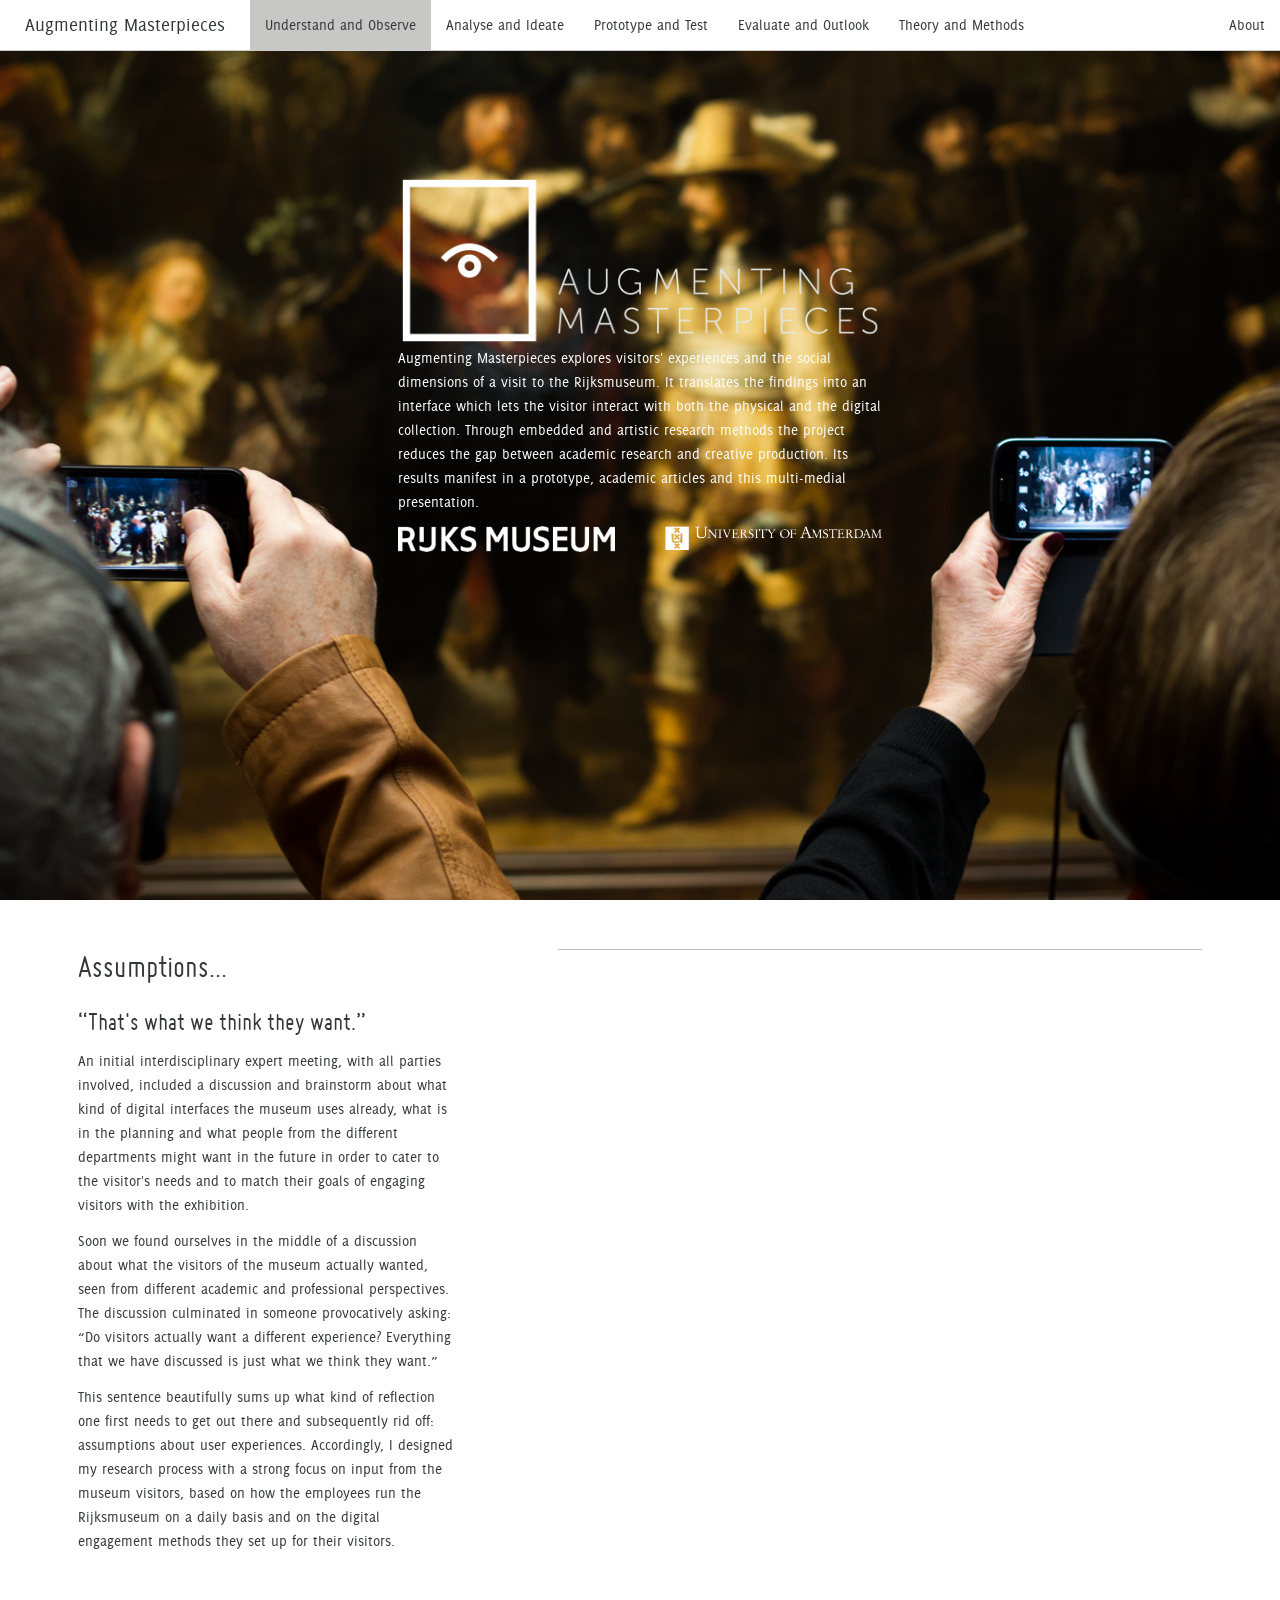
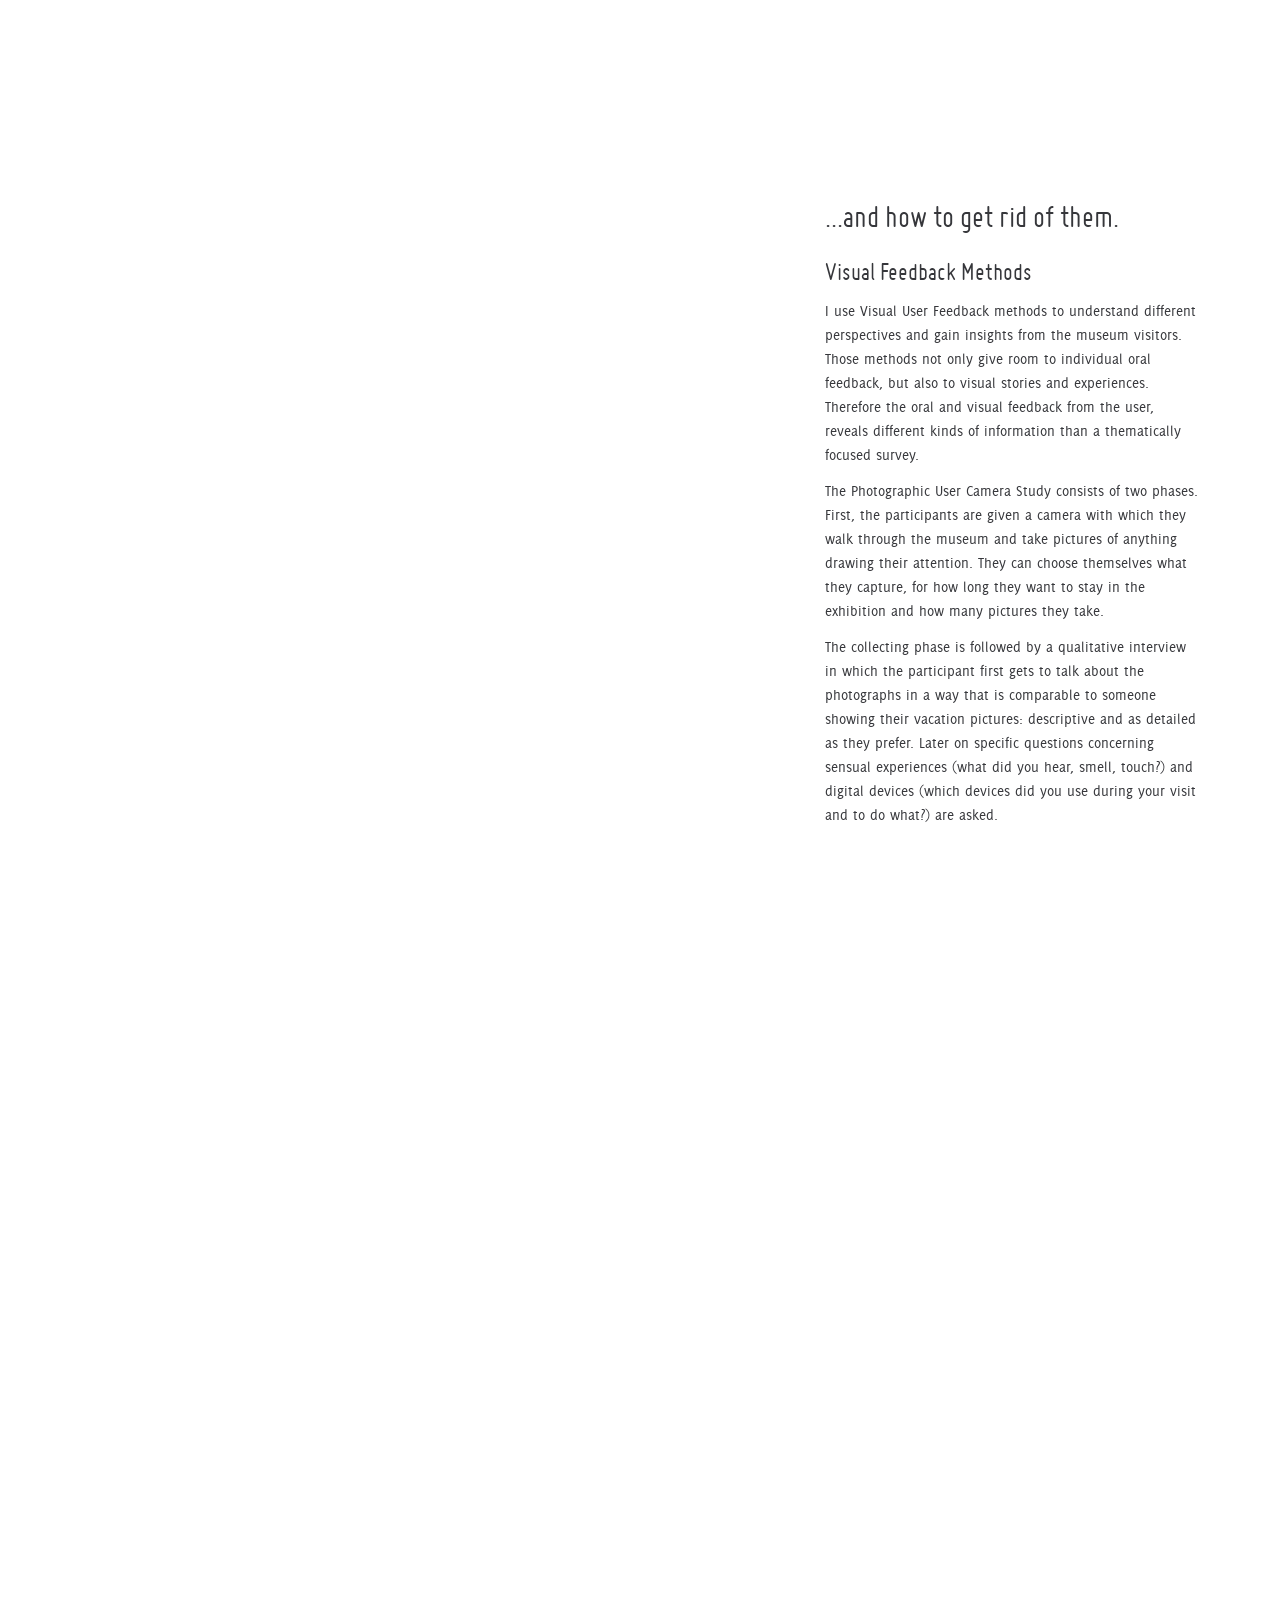
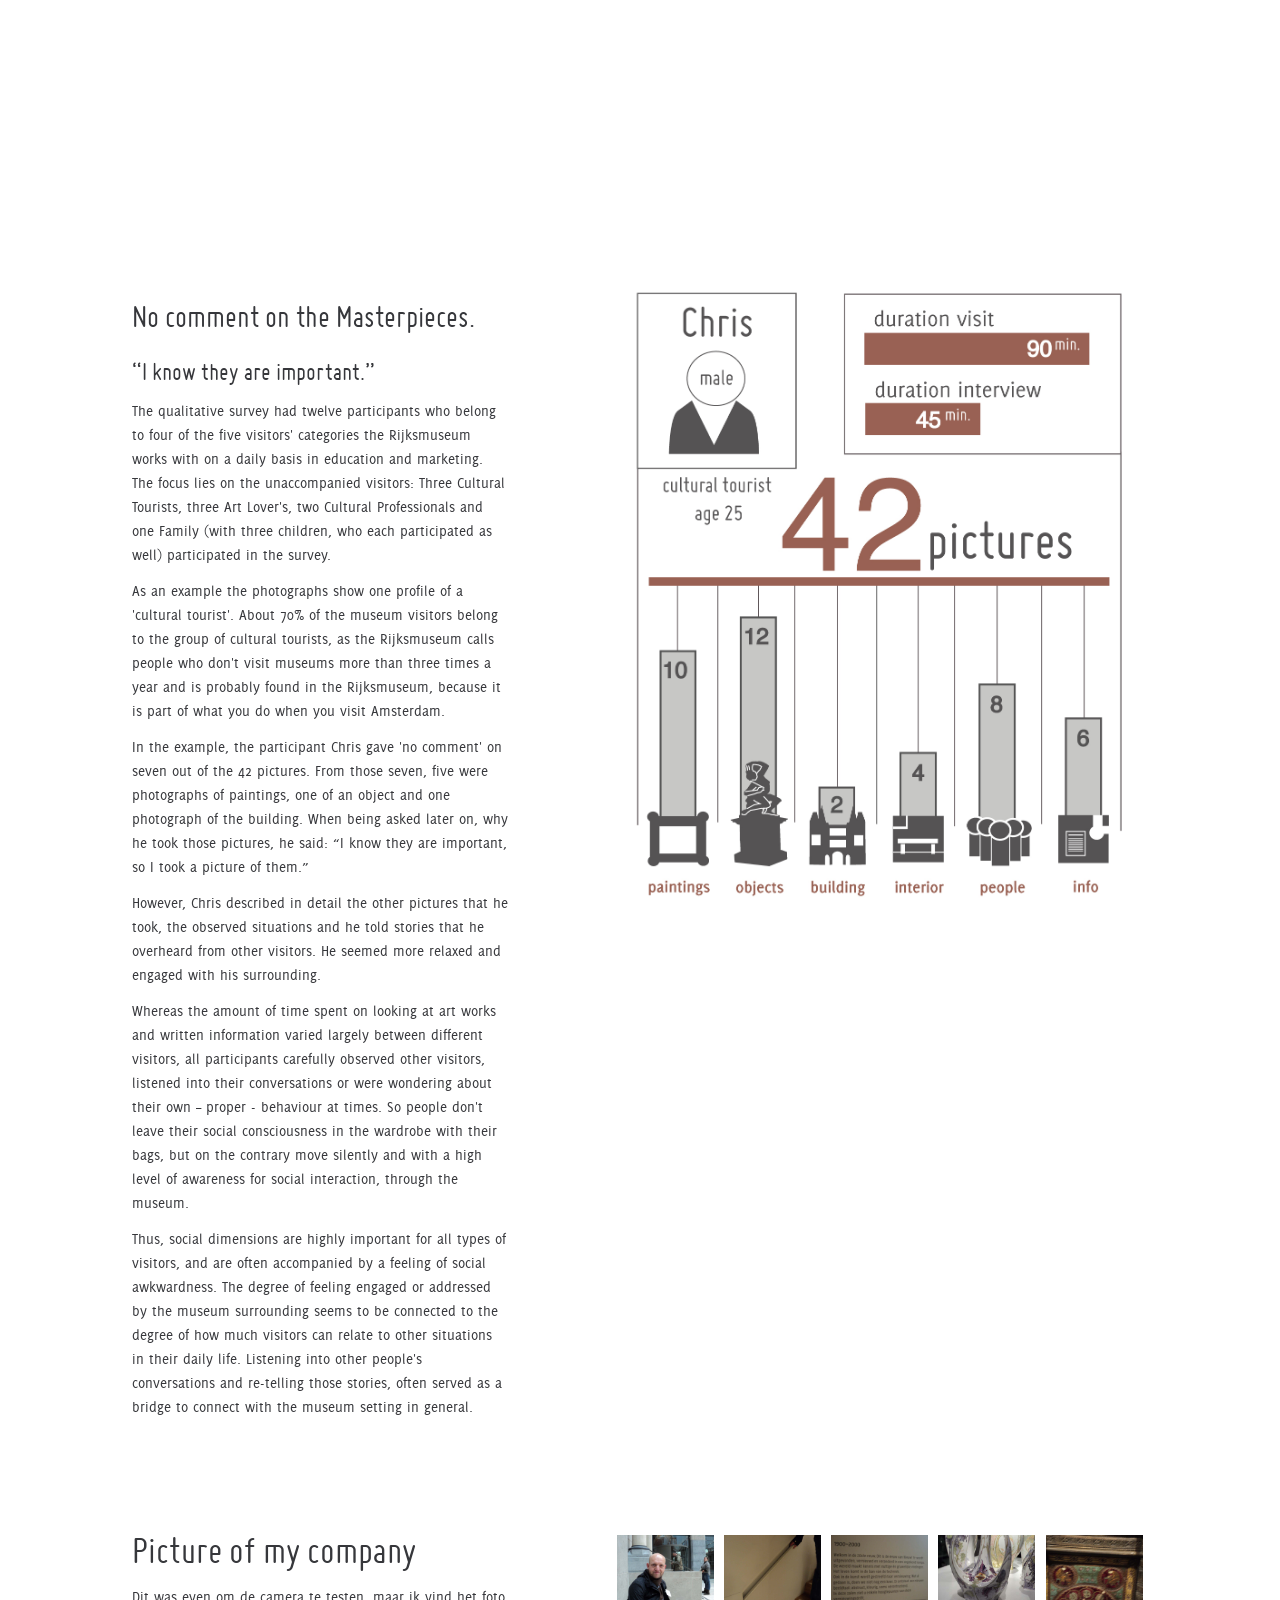
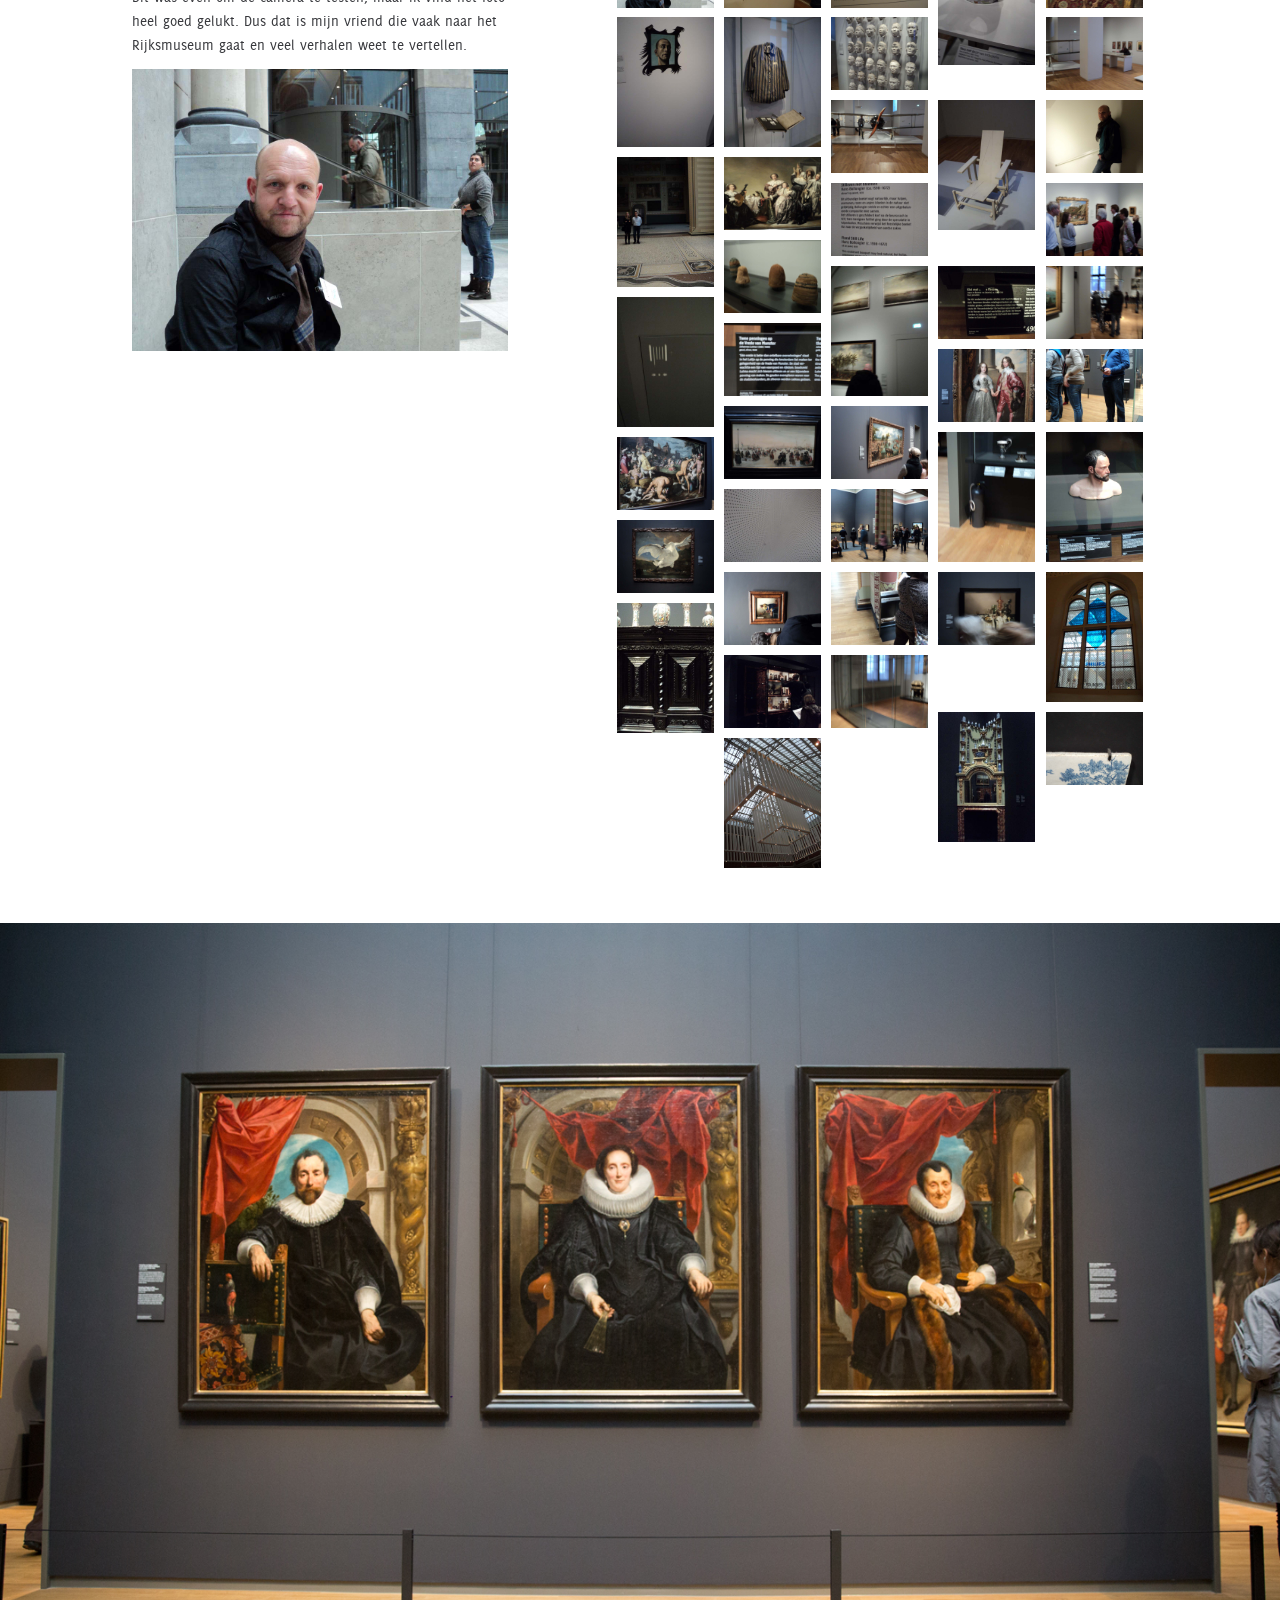
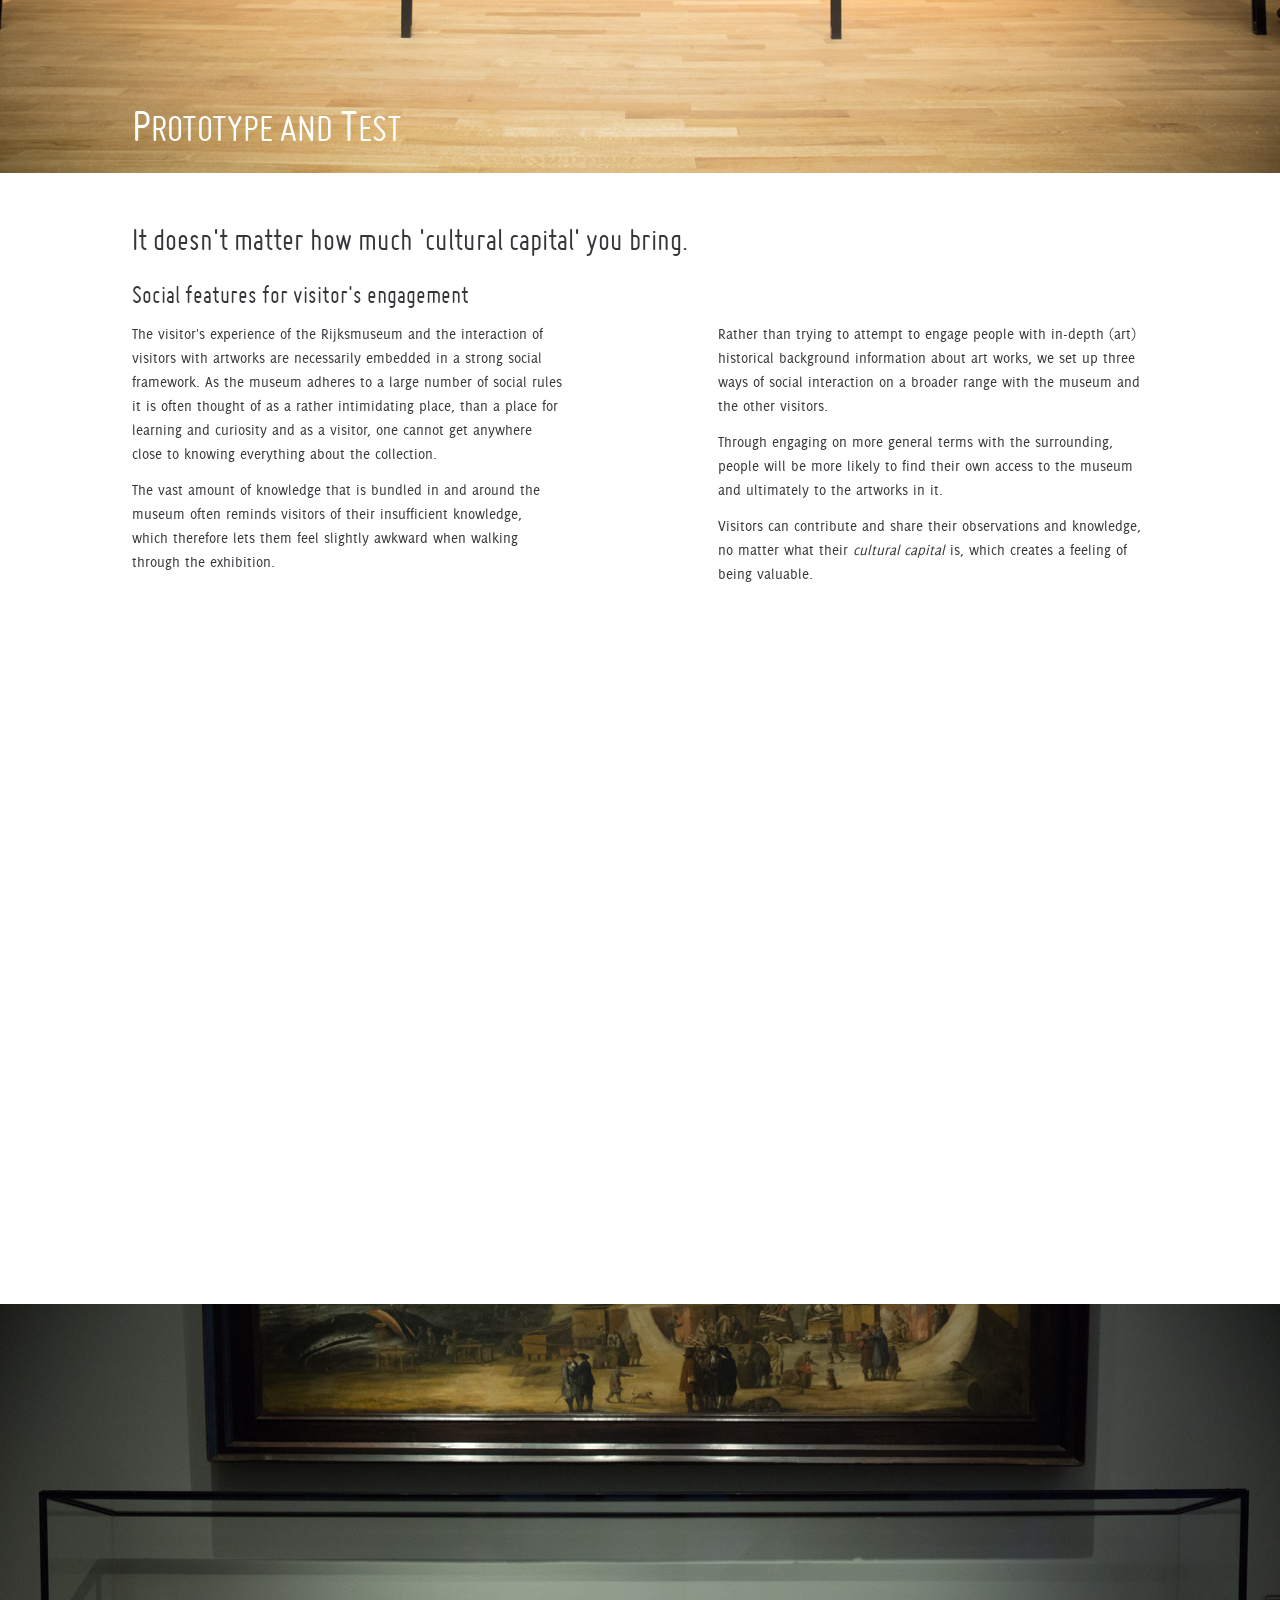
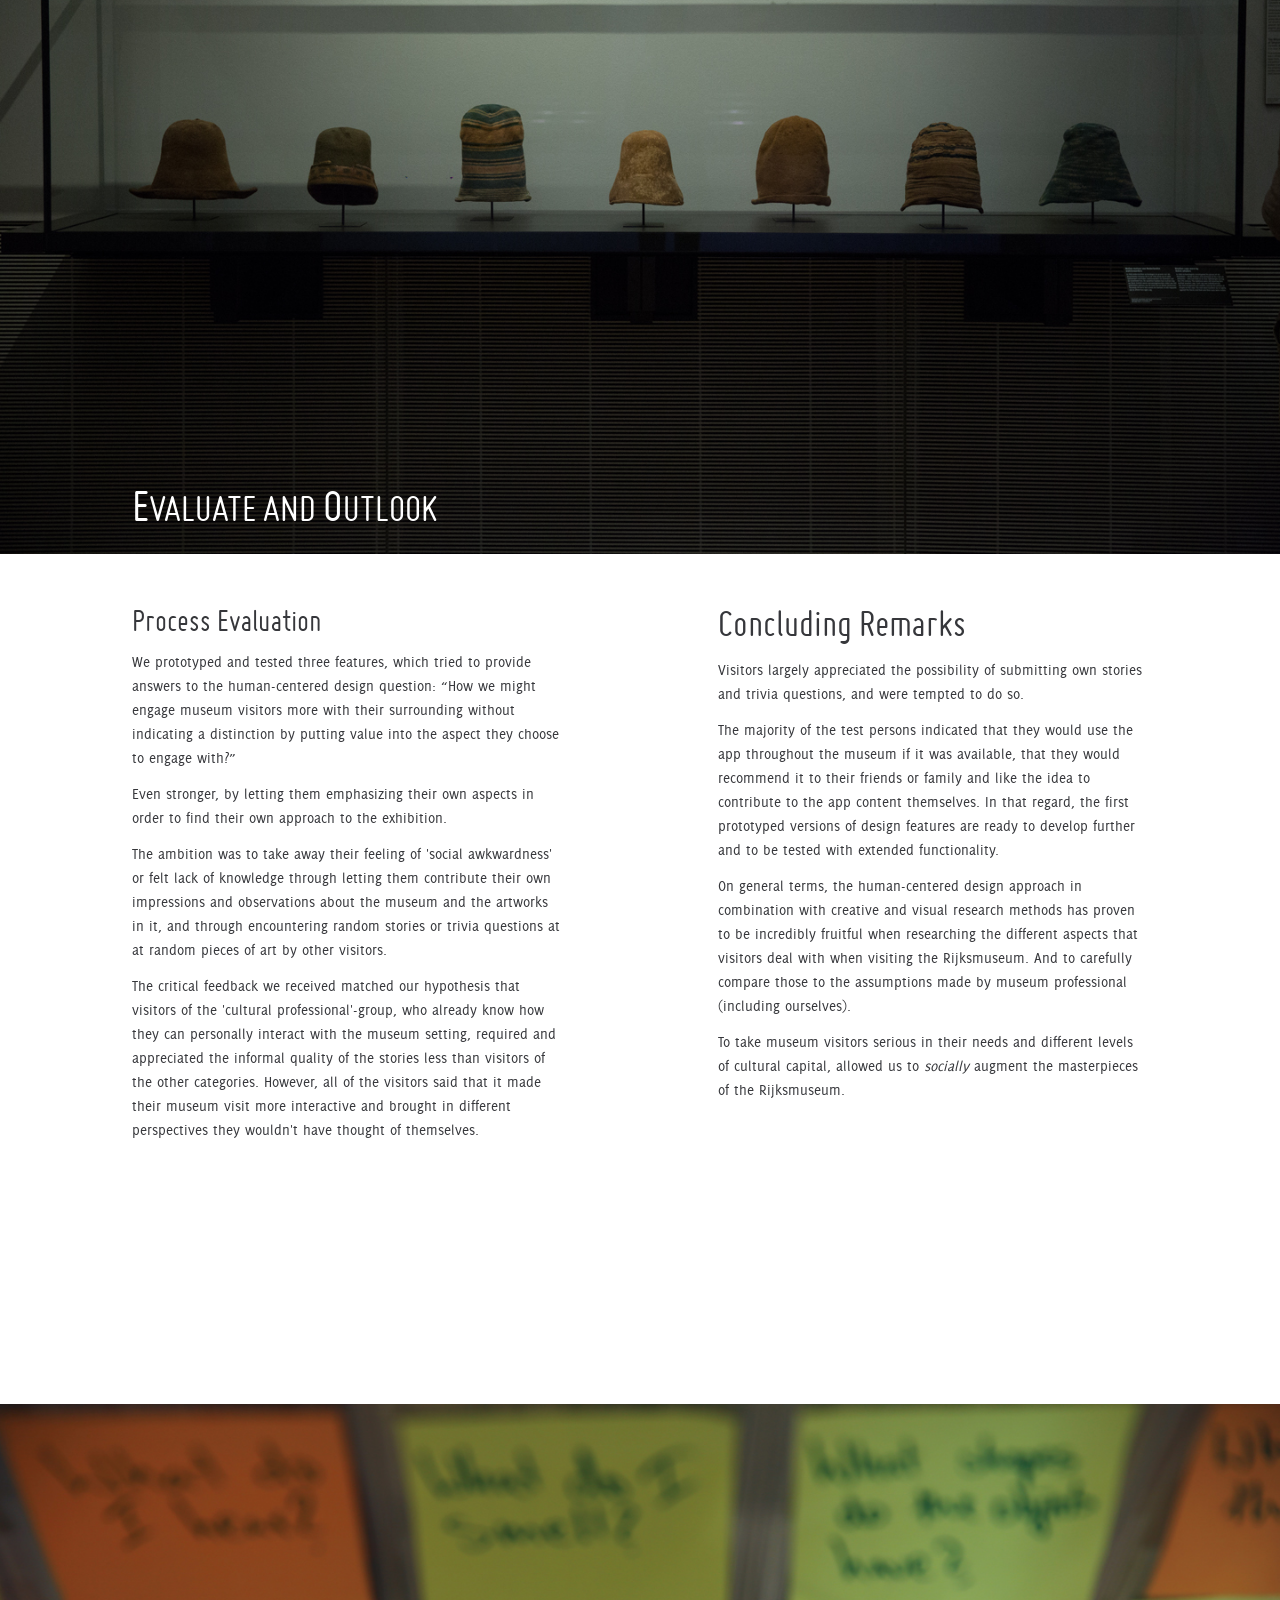
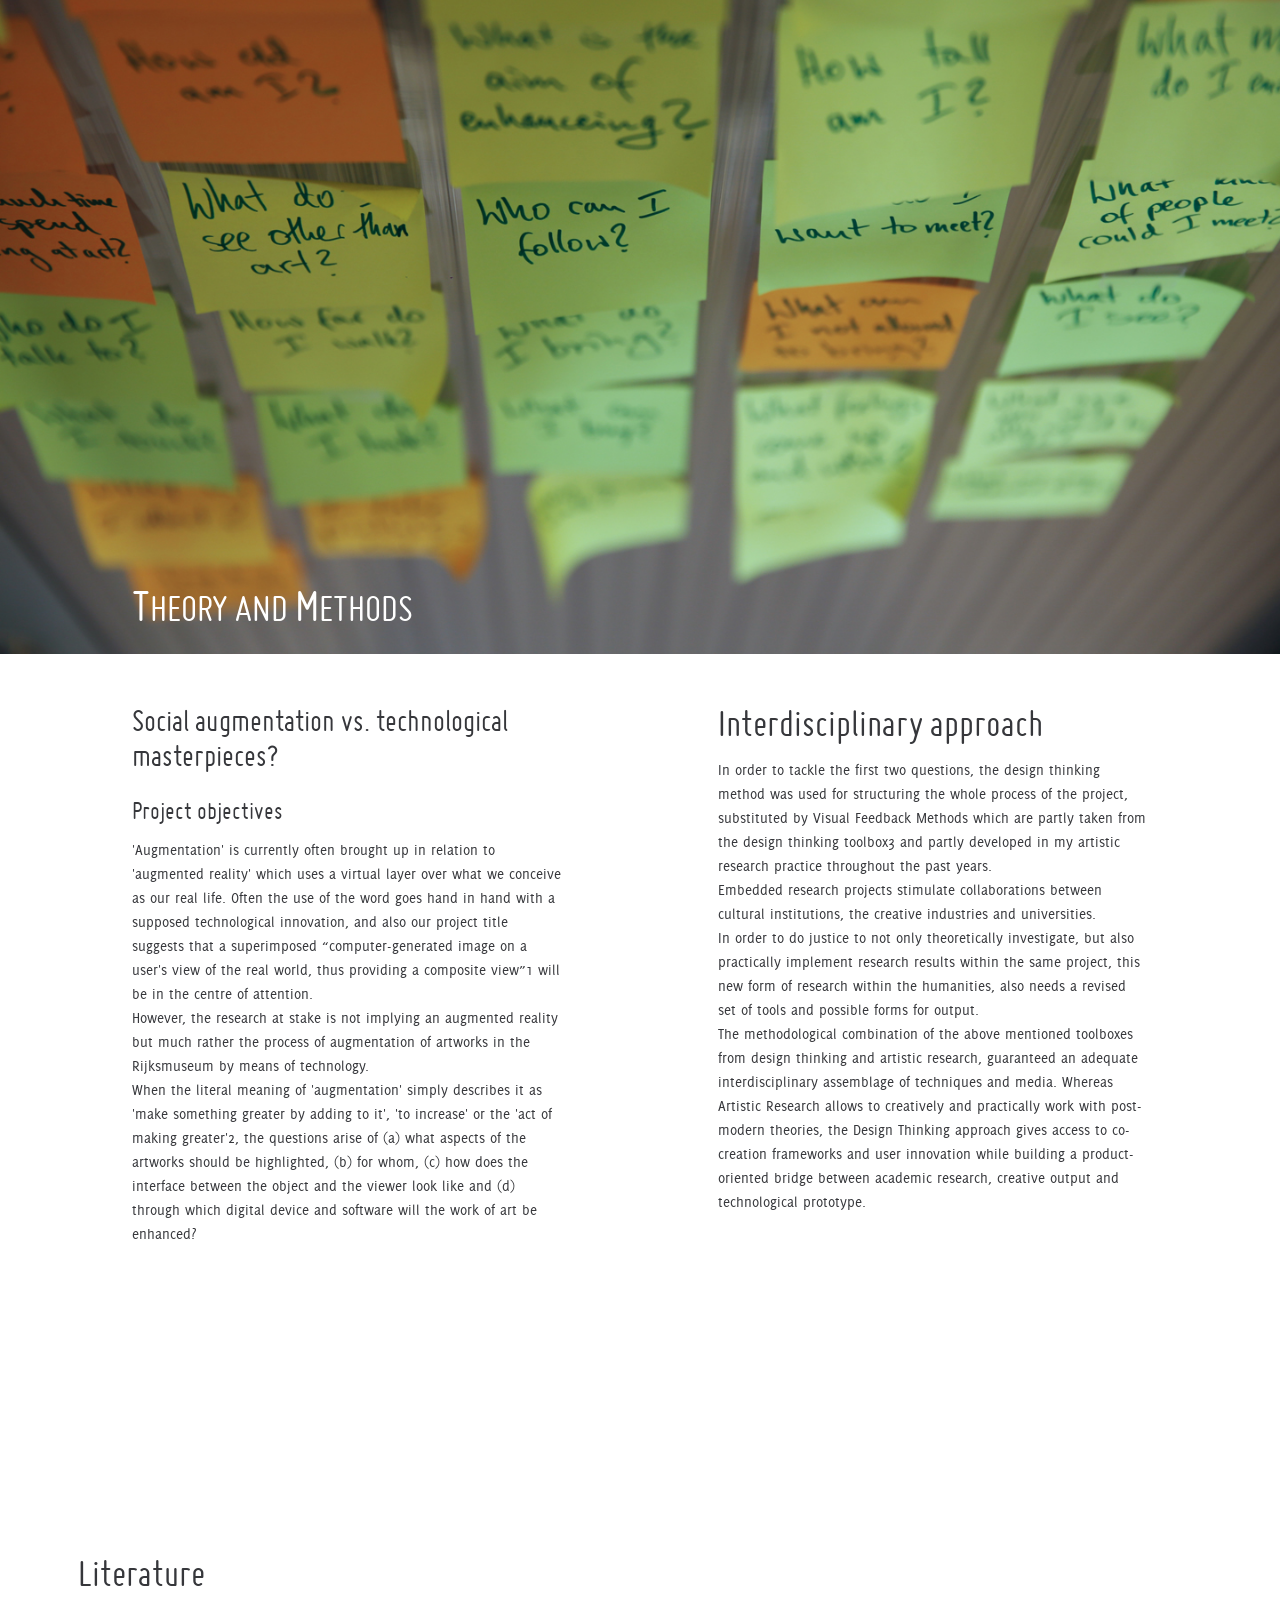
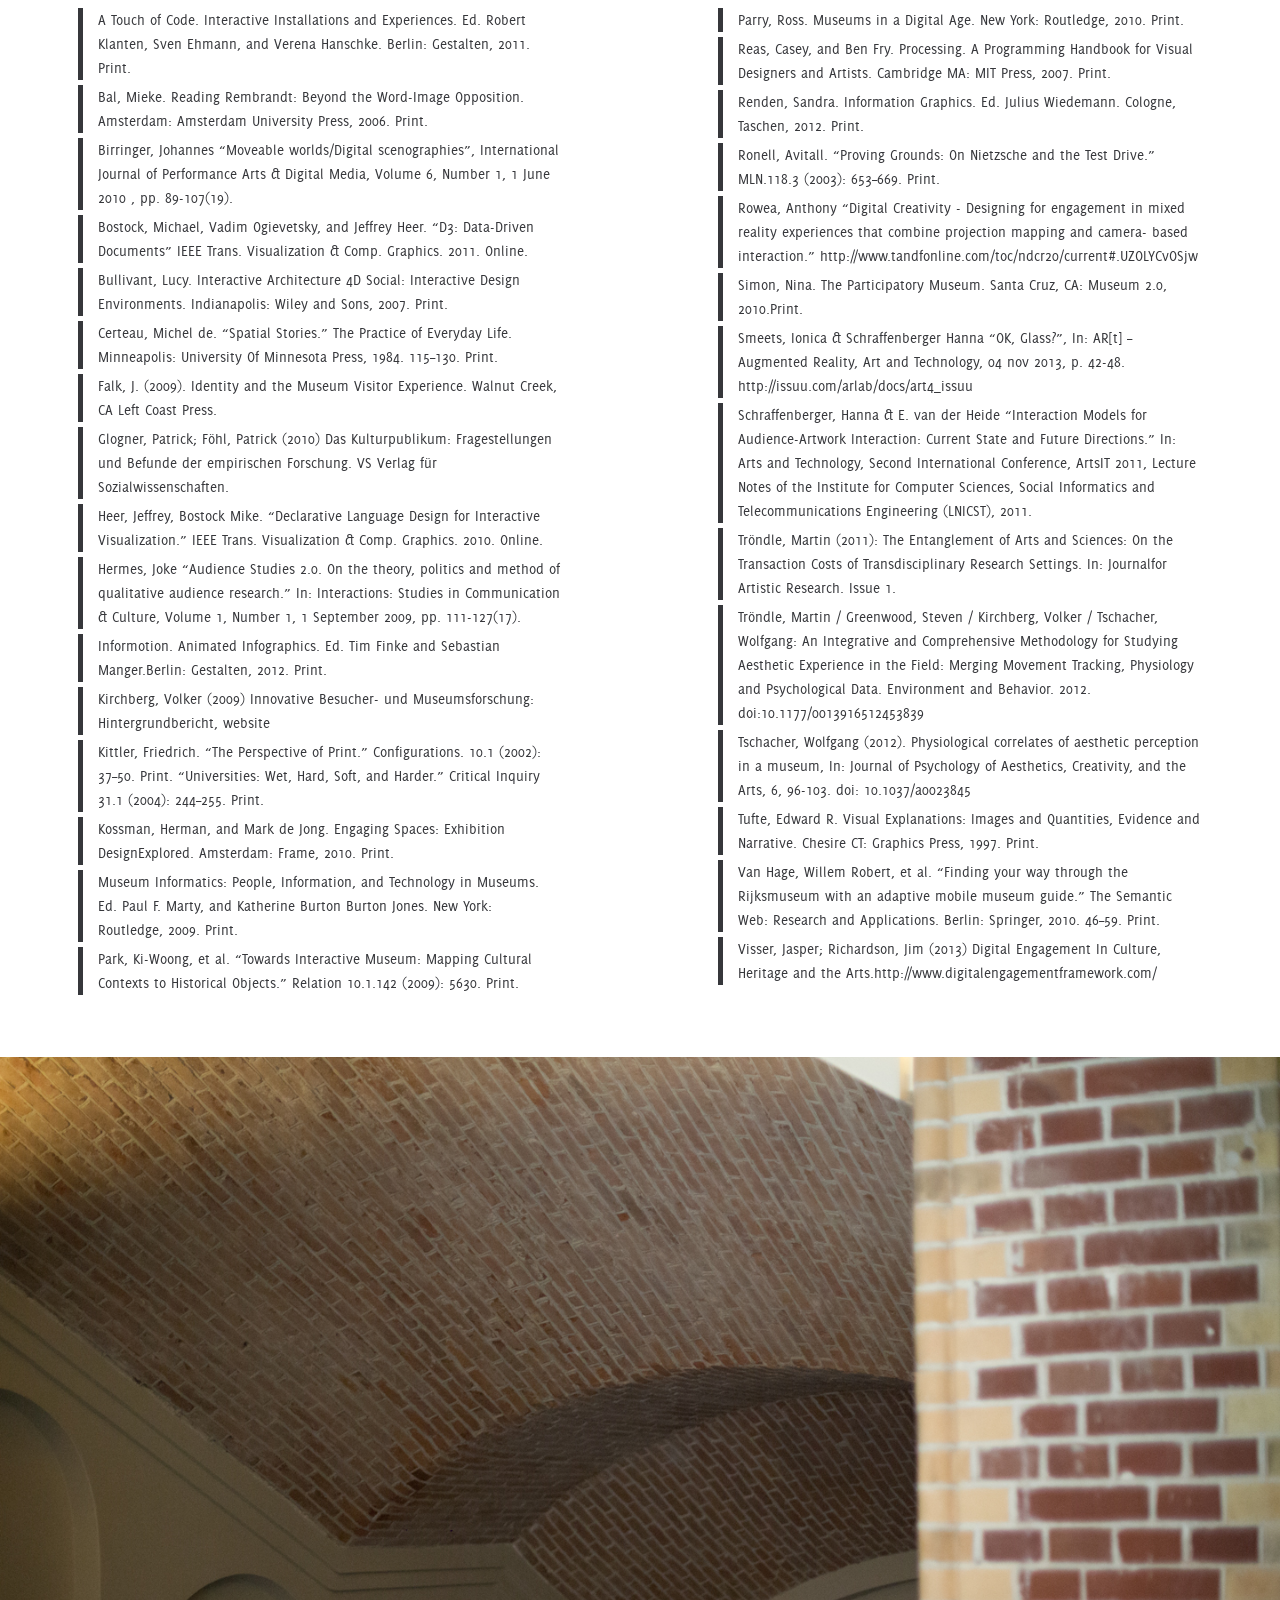
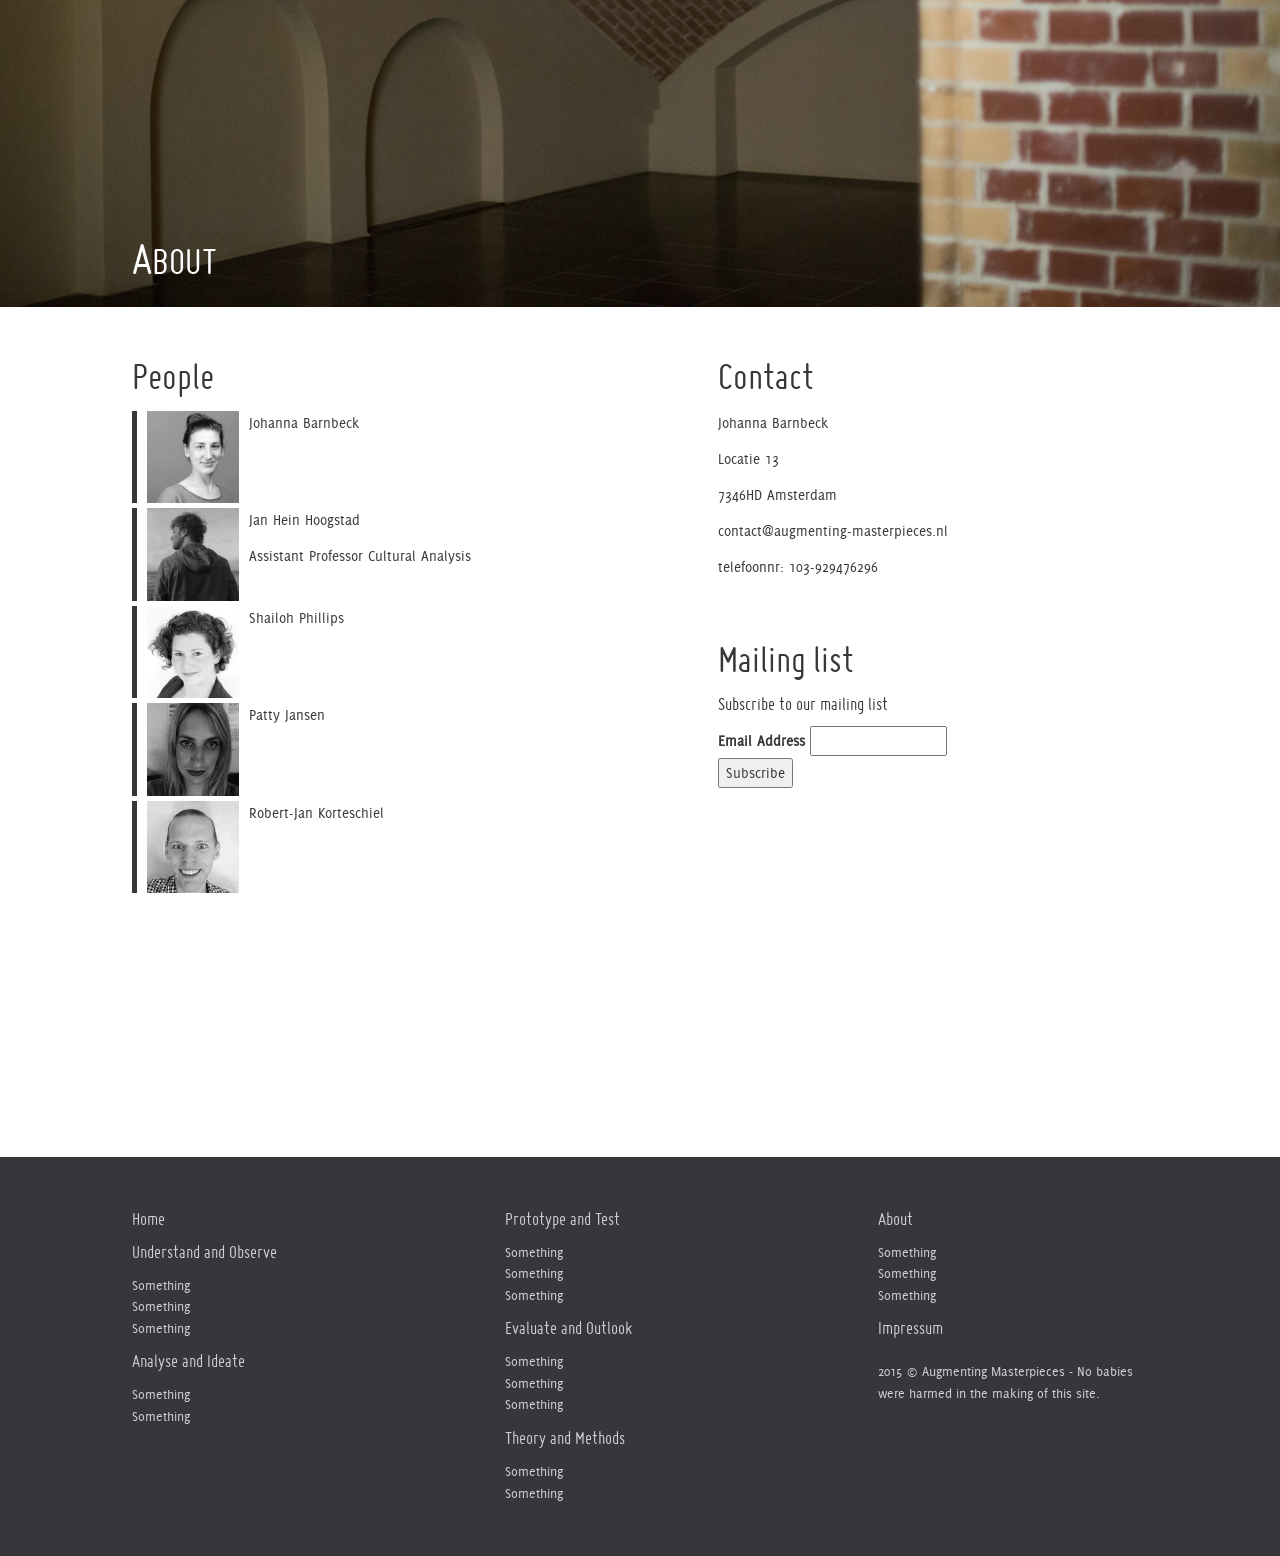
==== commit 8f97711e: "Updates" ====
--- a/index.html
+++ b/index.html
@@ -4,6 +4,10 @@
     <meta http-equiv="X-UA-Compatible" content="IE=edge">
     <meta name="viewport" content="width=device-width, initial-scale=1, minimal-ui">
     <title>Augmenting Masterpieces</title>
+
+    <!-- Add Favicon -->
+
+    <link href="images/logos/favicon.ico" rel="icon" type="image/x-icon" />
 
     <!-- Add to homescreen for Chrome on Android -->
     <meta name="mobile-web-app-capable" content="yes">
--- a/main.css
+++ b/main.css
@@ -1 +1 @@
-@font-face{font-family:misoregular;src:url(../fonts/miso-regular-webfont.eot);src:url(../fonts/miso-regular-webfont.eot?#iefix) format("embedded-opentype"),url(../fonts/miso-regular-webfont.woff2) format("woff2"),url(../fonts/miso-regular-webfont.woff) format("woff"),url(../fonts/miso-regular-webfont.ttf) format("truetype"),url(../fonts/miso-regular-webfont.svg#misoregular) format("svg");font-weight:400;font-style:normal}@font-face{font-family:deliciousroman;src:url(../fonts/delicious-roman-webfont.eot);src:url(../fonts/delicious-roman-webfont.eot?#iefix) format("embedded-opentype"),url(../fonts/delicious-roman-webfont.woff2) format("woff2"),url(../fonts/delicious-roman-webfont.woff) format("woff"),url(../fonts/delicious-roman-webfont.ttf) format("truetype"),url(../fonts/delicious-roman-webfont.svg#deliciousroman) format("svg");font-weight:400;font-style:normal}/*! normalize.css v3.0.1 | MIT License | git.io/normalize *//*! normalize.css v3.0.1 | MIT License | git.io/normalize */html{font-family:sans-serif;-ms-text-size-adjust:100%;-webkit-text-size-adjust:100%}body{margin:0}article,aside,details,figcaption,figure,footer,header,hgroup,main,nav,section,summary{display:block}audio,canvas,progress,video{display:inline-block;vertical-align:baseline}audio:not([controls]){display:none;height:0}[hidden],template{display:none}a{background:0 0}a:active,a:hover{outline:0}b,strong{font-weight:700}dfn{font-style:italic}h1{margin:.67em 0}mark{background:#ff0;color:#000}sub,sup{font-size:75%;line-height:0;position:relative;vertical-align:baseline}sup{top:-.5em}sub{bottom:-.25em}img{border:0}svg:not(:root){overflow:hidden}hr{-moz-box-sizing:content-box;box-sizing:content-box;height:0}pre{overflow:auto}code,kbd,pre,samp{font-size:1em}button,input,optgroup,select,textarea{color:inherit;font:inherit;margin:0}button{overflow:visible}button,select{text-transform:none}button,html input[type=button],input[type=reset],input[type=submit]{-webkit-appearance:button;cursor:pointer}button[disabled],html input[disabled]{cursor:default}button::-moz-focus-inner,input::-moz-focus-inner{border:0;padding:0}input[type=checkbox],input[type=radio]{box-sizing:border-box;padding:0}input[type=number]::-webkit-inner-spin-button,input[type=number]::-webkit-outer-spin-button{height:auto}input[type=search]::-webkit-search-cancel-button,input[type=search]::-webkit-search-decoration{-webkit-appearance:none}textarea{overflow:auto}optgroup{font-weight:700}table{border-collapse:collapse;border-spacing:0}td,th{padding:0}@media print{*{text-shadow:none!important;color:#000!important;background:0 0!important;box-shadow:none!important}a,a:visited{text-decoration:underline}a[href]:after{content:" (" attr(href) ")"}abbr[title]:after{content:" (" attr(title) ")"}a[href^="javascript:"]:after,a[href^="#"]:after{content:""}blockquote,pre{border:1px solid #999;page-break-inside:avoid}thead{display:table-header-group}img,tr{page-break-inside:avoid}img{max-width:100%!important}h2,h3,p{orphans:3;widows:3}h2,h3{page-break-after:avoid}select{background:#fff!important}.navbar{display:none}.table td,.table th{background-color:#fff!important}.btn>.caret,.dropup>.btn>.caret{border-top-color:#000!important}.label{border:1px solid #000}.table{border-collapse:collapse!important}.table-bordered td,.table-bordered th{border:1px solid #ddd!important}}@font-face{font-family:'Glyphicons Halflings';src:url(../fonts/bootstrap/glyphicons-halflings-regular.eot);src:url(../fonts/bootstrap/glyphicons-halflings-regular.eot?#iefix) format("embedded-opentype"),url(../fonts/bootstrap/glyphicons-halflings-regular.woff) format("woff"),url(../fonts/bootstrap/glyphicons-halflings-regular.ttf) format("truetype"),url(../fonts/bootstrap/glyphicons-halflings-regular.svg#glyphicons_halflingsregular) format("svg")}.glyphicon{position:relative;top:1px;display:inline-block;font-family:'Glyphicons Halflings';font-style:normal;font-weight:400;line-height:1;-webkit-font-smoothing:antialiased;-moz-osx-font-smoothing:grayscale}.glyphicon-asterisk:before{content:"\2a"}.glyphicon-plus:before{content:"\2b"}.glyphicon-euro:before{content:"\20ac"}.glyphicon-minus:before{content:"\2212"}.glyphicon-cloud:before{content:"\2601"}.glyphicon-envelope:before{content:"\2709"}.glyphicon-pencil:before{content:"\270f"}.glyphicon-glass:before{content:"\e001"}.glyphicon-music:before{content:"\e002"}.glyphicon-search:before{content:"\e003"}.glyphicon-heart:before{content:"\e005"}.glyphicon-star:before{content:"\e006"}.glyphicon-star-empty:before{content:"\e007"}.glyphicon-user:before{content:"\e008"}.glyphicon-film:before{content:"\e009"}.glyphicon-th-large:before{content:"\e010"}.glyphicon-th:before{content:"\e011"}.glyphicon-th-list:before{content:"\e012"}.glyphicon-ok:before{content:"\e013"}.glyphicon-remove:before{content:"\e014"}.glyphicon-zoom-in:before{content:"\e015"}.glyphicon-zoom-out:before{content:"\e016"}.glyphicon-off:before{content:"\e017"}.glyphicon-signal:before{content:"\e018"}.glyphicon-cog:before{content:"\e019"}.glyphicon-trash:before{content:"\e020"}.glyphicon-home:before{content:"\e021"}.glyphicon-file:before{content:"\e022"}.glyphicon-time:before{content:"\e023"}.glyphicon-road:before{content:"\e024"}.glyphicon-download-alt:before{content:"\e025"}.glyphicon-download:before{content:"\e026"}.glyphicon-upload:before{content:"\e027"}.glyphicon-inbox:before{content:"\e028"}.glyphicon-play-circle:before{content:"\e029"}.glyphicon-repeat:before{content:"\e030"}.glyphicon-refresh:before{content:"\e031"}.glyphicon-list-alt:before{content:"\e032"}.glyphicon-lock:before{content:"\e033"}.glyphicon-flag:before{content:"\e034"}.glyphicon-headphones:before{content:"\e035"}.glyphicon-volume-off:before{content:"\e036"}.glyphicon-volume-down:before{content:"\e037"}.glyphicon-volume-up:before{content:"\e038"}.glyphicon-qrcode:before{content:"\e039"}.glyphicon-barcode:before{content:"\e040"}.glyphicon-tag:before{content:"\e041"}.glyphicon-tags:before{content:"\e042"}.glyphicon-book:before{content:"\e043"}.glyphicon-bookmark:before{content:"\e044"}.glyphicon-print:before{content:"\e045"}.glyphicon-camera:before{content:"\e046"}.glyphicon-font:before{content:"\e047"}.glyphicon-bold:before{content:"\e048"}.glyphicon-italic:before{content:"\e049"}.glyphicon-text-height:before{content:"\e050"}.glyphicon-text-width:before{content:"\e051"}.glyphicon-align-left:before{content:"\e052"}.glyphicon-align-center:before{content:"\e053"}.glyphicon-align-right:before{content:"\e054"}.glyphicon-align-justify:before{content:"\e055"}.glyphicon-list:before{content:"\e056"}.glyphicon-indent-left:before{content:"\e057"}.glyphicon-indent-right:before{content:"\e058"}.glyphicon-facetime-video:before{content:"\e059"}.glyphicon-picture:before{content:"\e060"}.glyphicon-map-marker:before{content:"\e062"}.glyphicon-adjust:before{content:"\e063"}.glyphicon-tint:before{content:"\e064"}.glyphicon-edit:before{content:"\e065"}.glyphicon-share:before{content:"\e066"}.glyphicon-check:before{content:"\e067"}.glyphicon-move:before{content:"\e068"}.glyphicon-step-backward:before{content:"\e069"}.glyphicon-fast-backward:before{content:"\e070"}.glyphicon-backward:before{content:"\e071"}.glyphicon-play:before{content:"\e072"}.glyphicon-pause:before{content:"\e073"}.glyphicon-stop:before{content:"\e074"}.glyphicon-forward:before{content:"\e075"}.glyphicon-fast-forward:before{content:"\e076"}.glyphicon-step-forward:before{content:"\e077"}.glyphicon-eject:before{content:"\e078"}.glyphicon-chevron-left:before{content:"\e079"}.glyphicon-chevron-right:before{content:"\e080"}.glyphicon-plus-sign:before{content:"\e081"}.glyphicon-minus-sign:before{content:"\e082"}.glyphicon-remove-sign:before{content:"\e083"}.glyphicon-ok-sign:before{content:"\e084"}.glyphicon-question-sign:before{content:"\e085"}.glyphicon-info-sign:before{content:"\e086"}.glyphicon-screenshot:before{content:"\e087"}.glyphicon-remove-circle:before{content:"\e088"}.glyphicon-ok-circle:before{content:"\e089"}.glyphicon-ban-circle:before{content:"\e090"}.glyphicon-arrow-left:before{content:"\e091"}.glyphicon-arrow-right:before{content:"\e092"}.glyphicon-arrow-up:before{content:"\e093"}.glyphicon-arrow-down:before{content:"\e094"}.glyphicon-share-alt:before{content:"\e095"}.glyphicon-resize-full:before{content:"\e096"}.glyphicon-resize-small:before{content:"\e097"}.glyphicon-exclamation-sign:before{content:"\e101"}.glyphicon-gift:before{content:"\e102"}.glyphicon-leaf:before{content:"\e103"}.glyphicon-fire:before{content:"\e104"}.glyphicon-eye-open:before{content:"\e105"}.glyphicon-eye-close:before{content:"\e106"}.glyphicon-warning-sign:before{content:"\e107"}.glyphicon-plane:before{content:"\e108"}.glyphicon-calendar:before{content:"\e109"}.glyphicon-random:before{content:"\e110"}.glyphicon-comment:before{content:"\e111"}.glyphicon-magnet:before{content:"\e112"}.glyphicon-chevron-up:before{content:"\e113"}.glyphicon-chevron-down:before{content:"\e114"}.glyphicon-retweet:before{content:"\e115"}.glyphicon-shopping-cart:before{content:"\e116"}.glyphicon-folder-close:before{content:"\e117"}.glyphicon-folder-open:before{content:"\e118"}.glyphicon-resize-vertical:before{content:"\e119"}.glyphicon-resize-horizontal:before{content:"\e120"}.glyphicon-hdd:before{content:"\e121"}.glyphicon-bullhorn:before{content:"\e122"}.glyphicon-bell:before{content:"\e123"}.glyphicon-certificate:before{content:"\e124"}.glyphicon-thumbs-up:before{content:"\e125"}.glyphicon-thumbs-down:before{content:"\e126"}.glyphicon-hand-right:before{content:"\e127"}.glyphicon-hand-left:before{content:"\e128"}.glyphicon-hand-up:before{content:"\e129"}.glyphicon-hand-down:before{content:"\e130"}.glyphicon-circle-arrow-right:before{content:"\e131"}.glyphicon-circle-arrow-left:before{content:"\e132"}.glyphicon-circle-arrow-up:before{content:"\e133"}.glyphicon-circle-arrow-down:before{content:"\e134"}.glyphicon-globe:before{content:"\e135"}.glyphicon-wrench:before{content:"\e136"}.glyphicon-tasks:before{content:"\e137"}.glyphicon-filter:before{content:"\e138"}.glyphicon-briefcase:before{content:"\e139"}.glyphicon-fullscreen:before{content:"\e140"}.glyphicon-dashboard:before{content:"\e141"}.glyphicon-paperclip:before{content:"\e142"}.glyphicon-heart-empty:before{content:"\e143"}.glyphicon-link:before{content:"\e144"}.glyphicon-phone:before{content:"\e145"}.glyphicon-pushpin:before{content:"\e146"}.glyphicon-usd:before{content:"\e148"}.glyphicon-gbp:before{content:"\e149"}.glyphicon-sort:before{content:"\e150"}.glyphicon-sort-by-alphabet:before{content:"\e151"}.glyphicon-sort-by-alphabet-alt:before{content:"\e152"}.glyphicon-sort-by-order:before{content:"\e153"}.glyphicon-sort-by-order-alt:before{content:"\e154"}.glyphicon-sort-by-attributes:before{content:"\e155"}.glyphicon-sort-by-attributes-alt:before{content:"\e156"}.glyphicon-unchecked:before{content:"\e157"}.glyphicon-expand:before{content:"\e158"}.glyphicon-collapse-down:before{content:"\e159"}.glyphicon-collapse-up:before{content:"\e160"}.glyphicon-log-in:before{content:"\e161"}.glyphicon-flash:before{content:"\e162"}.glyphicon-log-out:before{content:"\e163"}.glyphicon-new-window:before{content:"\e164"}.glyphicon-record:before{content:"\e165"}.glyphicon-save:before{content:"\e166"}.glyphicon-open:before{content:"\e167"}.glyphicon-saved:before{content:"\e168"}.glyphicon-import:before{content:"\e169"}.glyphicon-export:before{content:"\e170"}.glyphicon-send:before{content:"\e171"}.glyphicon-floppy-disk:before{content:"\e172"}.glyphicon-floppy-saved:before{content:"\e173"}.glyphicon-floppy-remove:before{content:"\e174"}.glyphicon-floppy-save:before{content:"\e175"}.glyphicon-floppy-open:before{content:"\e176"}.glyphicon-credit-card:before{content:"\e177"}.glyphicon-transfer:before{content:"\e178"}.glyphicon-cutlery:before{content:"\e179"}.glyphicon-header:before{content:"\e180"}.glyphicon-compressed:before{content:"\e181"}.glyphicon-earphone:before{content:"\e182"}.glyphicon-phone-alt:before{content:"\e183"}.glyphicon-tower:before{content:"\e184"}.glyphicon-stats:before{content:"\e185"}.glyphicon-sd-video:before{content:"\e186"}.glyphicon-hd-video:before{content:"\e187"}.glyphicon-subtitles:before{content:"\e188"}.glyphicon-sound-stereo:before{content:"\e189"}.glyphicon-sound-dolby:before{content:"\e190"}.glyphicon-sound-5-1:before{content:"\e191"}.glyphicon-sound-6-1:before{content:"\e192"}.glyphicon-sound-7-1:before{content:"\e193"}.glyphicon-copyright-mark:before{content:"\e194"}.glyphicon-registration-mark:before{content:"\e195"}.glyphicon-cloud-download:before{content:"\e197"}.glyphicon-cloud-upload:before{content:"\e198"}.glyphicon-tree-conifer:before{content:"\e199"}.glyphicon-tree-deciduous:before{content:"\e200"}*,:after,:before{-webkit-box-sizing:border-box;-moz-box-sizing:border-box;box-sizing:border-box}html{font-size:10px;-webkit-tap-highlight-color:transparent}body{font-family:deliciousroman,"Helvetica Neue",Helvetica,Arial,sans-serif;font-size:15px;line-height:1.6;color:#36373b;background-color:#fff}button,input,select,textarea{font-family:inherit;font-size:inherit;line-height:inherit}a{color:#36373b;text-decoration:none}a:focus,a:hover{color:#111213;text-decoration:underline}a:focus{outline:dotted thin;outline:-webkit-focus-ring-color auto 5px;outline-offset:-2px}figure{margin:0}img{vertical-align:middle}.img-responsive{display:block;max-width:100%;height:auto}.img-rounded{border-radius:6px}.img-thumbnail{padding:4px;line-height:1.6;background-color:#fff;border:1px solid #ddd;border-radius:4px;-webkit-transition:all .2s ease-in-out;-o-transition:all .2s ease-in-out;transition:all .2s ease-in-out;display:inline-block;max-width:100%;height:auto}.img-circle{border-radius:50%}hr{margin-top:24px;margin-bottom:24px;border:0;border-top:1px solid #eee}.sr-only{position:absolute;width:1px;height:1px;margin:-1px;padding:0;overflow:hidden;clip:rect(0,0,0,0);border:0}.sr-only-focusable:active,.sr-only-focusable:focus{position:static;width:auto;height:auto;margin:0;overflow:visible;clip:auto}.h1,.h2,.h3,.h4,.h5,.h6,h1,h2,h3,h4,h5,h6{font-family:misoregular,"Helvetica Neue",Helvetica,Arial,sans-serif;font-weight:500;line-height:1.1;color:inherit}.h1 .small,.h1 small,.h2 .small,.h2 small,.h3 .small,.h3 small,.h4 .small,.h4 small,.h5 .small,.h5 small,.h6 .small,.h6 small,h1 .small,h1 small,h2 .small,h2 small,h3 .small,h3 small,h4 .small,h4 small,h5 .small,h5 small,h6 .small,h6 small{font-weight:400;line-height:1;color:#777}.h1,.h2,.h3,h1,h2,h3{margin-top:24px;margin-bottom:12px}.h1 .small,.h1 small,.h2 .small,.h2 small,.h3 .small,.h3 small,h1 .small,h1 small,h2 .small,h2 small,h3 .small,h3 small{font-size:65%}.h4,.h5,.h6,h4,h5,h6{margin-top:12px;margin-bottom:12px}.h4 .small,.h4 small,.h5 .small,.h5 small,.h6 .small,.h6 small,h4 .small,h4 small,h5 .small,h5 small,h6 .small,h6 small{font-size:75%}.h1,h1{font-size:39px}.h2,h2{font-size:32px}.h3,h3{font-size:26px}.h4,h4{font-size:19px}.h5,h5{font-size:15px}.h6,h6{font-size:13px}p{margin:0 0 12px}.lead{margin-bottom:24px;font-size:17px;font-weight:300;line-height:1.4}@media (min-width:768px){.lead{font-size:22.5px}}.small,small{font-size:86%}cite{font-style:normal}.mark,mark{background-color:#fcf8e3;padding:.2em}.text-left{text-align:left}.text-right{text-align:right}.text-center{text-align:center}.text-justify{text-align:justify}.text-nowrap{white-space:nowrap}.text-lowercase{text-transform:lowercase}.text-uppercase{text-transform:uppercase}.text-capitalize{text-transform:capitalize}.text-muted{color:#777}.text-primary{color:#36373b}a.text-primary:hover{color:#1e1e20}.text-success{color:#3c763d}a.text-success:hover{color:#2b542c}.text-info{color:#31708f}a.text-info:hover{color:#245269}.text-warning{color:#8a6d3b}a.text-warning:hover{color:#66512c}.text-danger{color:#a94442}a.text-danger:hover{color:#843534}.bg-primary{color:#fff;background-color:#36373b}a.bg-primary:hover{background-color:#1e1e20}.bg-success{background-color:#dff0d8}a.bg-success:hover{background-color:#c1e2b3}.bg-info{background-color:#d9edf7}a.bg-info:hover{background-color:#afd9ee}.bg-warning{background-color:#fcf8e3}a.bg-warning:hover{background-color:#f7ecb5}.bg-danger{background-color:#f2dede}a.bg-danger:hover{background-color:#e4b9b9}.page-header{padding-bottom:11px;margin:48px 0 24px;border-bottom:1px solid #eee}ol,ul{margin-top:0;margin-bottom:12px}ol ol,ol ul,ul ol,ul ul{margin-bottom:0}.list-inline,.list-unstyled{padding-left:0;list-style:none}.list-inline{margin-left:-5px}.list-inline>li{display:inline-block;padding-left:5px;padding-right:5px}dl{margin-top:0;margin-bottom:24px}dd,dt{line-height:1.6}dt{font-weight:700}dd{margin-left:0}.dl-horizontal dd:after,.dl-horizontal dd:before{content:" ";display:table}.dl-horizontal dd:after{clear:both}@media (min-width:768px){.dl-horizontal dt{float:left;width:160px;clear:left;text-align:right;overflow:hidden;text-overflow:ellipsis;white-space:nowrap}.dl-horizontal dd{margin-left:180px}}abbr[data-original-title],abbr[title]{cursor:help;border-bottom:1px dotted #777}.initialism{font-size:90%;text-transform:uppercase}blockquote{padding:12px 24px;margin:0 0 24px;font-size:18.75px;border-left:5px solid #eee}blockquote ol:last-child,blockquote p:last-child,blockquote ul:last-child{margin-bottom:0}blockquote .small,blockquote footer,blockquote small{display:block;font-size:80%;line-height:1.6;color:#777}blockquote .small:before,blockquote footer:before,blockquote small:before{content:'\2014 \00A0'}.blockquote-reverse,blockquote.pull-right{padding-right:15px;padding-left:0;border-right:5px solid #eee;border-left:0;text-align:right}.blockquote-reverse .small:before,.blockquote-reverse footer:before,.blockquote-reverse small:before,blockquote.pull-right .small:before,blockquote.pull-right footer:before,blockquote.pull-right small:before{content:''}.blockquote-reverse .small:after,.blockquote-reverse footer:after,.blockquote-reverse small:after,blockquote.pull-right .small:after,blockquote.pull-right footer:after,blockquote.pull-right small:after{content:'\00A0 \2014'}blockquote:after,blockquote:before{content:""}address{margin-bottom:24px;font-style:normal;line-height:1.6}code,kbd,pre,samp{font-family:Menlo,Monaco,Consolas,"Courier New",monospace}code{padding:2px 4px;font-size:90%;color:#c7254e;background-color:#f9f2f4;border-radius:4px}kbd{padding:2px 4px;font-size:90%;color:#fff;background-color:#333;border-radius:3px;box-shadow:inset 0 -1px 0 rgba(0,0,0,.25)}kbd kbd{padding:0;font-size:100%;box-shadow:none}pre{display:block;padding:11.5px;margin:0 0 12px;font-size:14px;line-height:1.6;word-break:break-all;word-wrap:break-word;color:#333;background-color:#f5f5f5;border:1px solid #ccc;border-radius:4px}pre code{padding:0;font-size:inherit;color:inherit;white-space:pre-wrap;background-color:transparent;border-radius:0}.pre-scrollable{max-height:340px;overflow-y:scroll}.container{margin-right:auto;margin-left:auto;padding-left:25px;padding-right:25px}.container:after,.container:before{content:" ";display:table}.container:after{clear:both}@media (min-width:768px){.container{width:770px}}@media (min-width:992px){.container{width:990px}}@media (min-width:1200px){.container{width:1190px}}.container-fluid{margin-right:auto;margin-left:auto;padding-left:25px;padding-right:25px}.container-fluid:after,.container-fluid:before{content:" ";display:table}.container-fluid:after{clear:both}.row{margin-left:-25px;margin-right:-25px}.row:after,.row:before{content:" ";display:table}.row:after{clear:both}.col-lg-1,.col-lg-10,.col-lg-11,.col-lg-12,.col-lg-13,.col-lg-14,.col-lg-15,.col-lg-16,.col-lg-17,.col-lg-18,.col-lg-19,.col-lg-2,.col-lg-20,.col-lg-21,.col-lg-22,.col-lg-23,.col-lg-24,.col-lg-3,.col-lg-4,.col-lg-5,.col-lg-6,.col-lg-7,.col-lg-8,.col-lg-9,.col-md-1,.col-md-10,.col-md-11,.col-md-12,.col-md-13,.col-md-14,.col-md-15,.col-md-16,.col-md-17,.col-md-18,.col-md-19,.col-md-2,.col-md-20,.col-md-21,.col-md-22,.col-md-23,.col-md-24,.col-md-3,.col-md-4,.col-md-5,.col-md-6,.col-md-7,.col-md-8,.col-md-9,.col-sm-1,.col-sm-10,.col-sm-11,.col-sm-12,.col-sm-13,.col-sm-14,.col-sm-15,.col-sm-16,.col-sm-17,.col-sm-18,.col-sm-19,.col-sm-2,.col-sm-20,.col-sm-21,.col-sm-22,.col-sm-23,.col-sm-24,.col-sm-3,.col-sm-4,.col-sm-5,.col-sm-6,.col-sm-7,.col-sm-8,.col-sm-9,.col-xs-1,.col-xs-10,.col-xs-11,.col-xs-12,.col-xs-13,.col-xs-14,.col-xs-15,.col-xs-16,.col-xs-17,.col-xs-18,.col-xs-19,.col-xs-2,.col-xs-20,.col-xs-21,.col-xs-22,.col-xs-23,.col-xs-24,.col-xs-3,.col-xs-4,.col-xs-5,.col-xs-6,.col-xs-7,.col-xs-8,.col-xs-9{position:relative;min-height:1px;padding-left:25px;padding-right:25px}.col-xs-1,.col-xs-10,.col-xs-11,.col-xs-12,.col-xs-13,.col-xs-14,.col-xs-15,.col-xs-16,.col-xs-17,.col-xs-18,.col-xs-19,.col-xs-2,.col-xs-20,.col-xs-21,.col-xs-22,.col-xs-23,.col-xs-24,.col-xs-3,.col-xs-4,.col-xs-5,.col-xs-6,.col-xs-7,.col-xs-8,.col-xs-9{float:left}.col-xs-1{width:4.16667%}.col-xs-2{width:8.33333%}.col-xs-3{width:12.5%}.col-xs-4{width:16.66667%}.col-xs-5{width:20.83333%}.col-xs-6{width:25%}.col-xs-7{width:29.16667%}.col-xs-8{width:33.33333%}.col-xs-9{width:37.5%}.col-xs-10{width:41.66667%}.col-xs-11{width:45.83333%}.col-xs-12{width:50%}.col-xs-13{width:54.16667%}.col-xs-14{width:58.33333%}.col-xs-15{width:62.5%}.col-xs-16{width:66.66667%}.col-xs-17{width:70.83333%}.col-xs-18{width:75%}.col-xs-19{width:79.16667%}.col-xs-20{width:83.33333%}.col-xs-21{width:87.5%}.col-xs-22{width:91.66667%}.col-xs-23{width:95.83333%}.col-xs-24{width:100%}.col-xs-pull-0{right:auto}.col-xs-pull-1{right:4.16667%}.col-xs-pull-2{right:8.33333%}.col-xs-pull-3{right:12.5%}.col-xs-pull-4{right:16.66667%}.col-xs-pull-5{right:20.83333%}.col-xs-pull-6{right:25%}.col-xs-pull-7{right:29.16667%}.col-xs-pull-8{right:33.33333%}.col-xs-pull-9{right:37.5%}.col-xs-pull-10{right:41.66667%}.col-xs-pull-11{right:45.83333%}.col-xs-pull-12{right:50%}.col-xs-pull-13{right:54.16667%}.col-xs-pull-14{right:58.33333%}.col-xs-pull-15{right:62.5%}.col-xs-pull-16{right:66.66667%}.col-xs-pull-17{right:70.83333%}.col-xs-pull-18{right:75%}.col-xs-pull-19{right:79.16667%}.col-xs-pull-20{right:83.33333%}.col-xs-pull-21{right:87.5%}.col-xs-pull-22{right:91.66667%}.col-xs-pull-23{right:95.83333%}.col-xs-pull-24{right:100%}.col-xs-push-0{left:auto}.col-xs-push-1{left:4.16667%}.col-xs-push-2{left:8.33333%}.col-xs-push-3{left:12.5%}.col-xs-push-4{left:16.66667%}.col-xs-push-5{left:20.83333%}.col-xs-push-6{left:25%}.col-xs-push-7{left:29.16667%}.col-xs-push-8{left:33.33333%}.col-xs-push-9{left:37.5%}.col-xs-push-10{left:41.66667%}.col-xs-push-11{left:45.83333%}.col-xs-push-12{left:50%}.col-xs-push-13{left:54.16667%}.col-xs-push-14{left:58.33333%}.col-xs-push-15{left:62.5%}.col-xs-push-16{left:66.66667%}.col-xs-push-17{left:70.83333%}.col-xs-push-18{left:75%}.col-xs-push-19{left:79.16667%}.col-xs-push-20{left:83.33333%}.col-xs-push-21{left:87.5%}.col-xs-push-22{left:91.66667%}.col-xs-push-23{left:95.83333%}.col-xs-push-24{left:100%}.col-xs-offset-0{margin-left:0}.col-xs-offset-1{margin-left:4.16667%}.col-xs-offset-2{margin-left:8.33333%}.col-xs-offset-3{margin-left:12.5%}.col-xs-offset-4{margin-left:16.66667%}.col-xs-offset-5{margin-left:20.83333%}.col-xs-offset-6{margin-left:25%}.col-xs-offset-7{margin-left:29.16667%}.col-xs-offset-8{margin-left:33.33333%}.col-xs-offset-9{margin-left:37.5%}.col-xs-offset-10{margin-left:41.66667%}.col-xs-offset-11{margin-left:45.83333%}.col-xs-offset-12{margin-left:50%}.col-xs-offset-13{margin-left:54.16667%}.col-xs-offset-14{margin-left:58.33333%}.col-xs-offset-15{margin-left:62.5%}.col-xs-offset-16{margin-left:66.66667%}.col-xs-offset-17{margin-left:70.83333%}.col-xs-offset-18{margin-left:75%}.col-xs-offset-19{margin-left:79.16667%}.col-xs-offset-20{margin-left:83.33333%}.col-xs-offset-21{margin-left:87.5%}.col-xs-offset-22{margin-left:91.66667%}.col-xs-offset-23{margin-left:95.83333%}.col-xs-offset-24{margin-left:100%}@media (min-width:768px){.col-sm-1,.col-sm-10,.col-sm-11,.col-sm-12,.col-sm-13,.col-sm-14,.col-sm-15,.col-sm-16,.col-sm-17,.col-sm-18,.col-sm-19,.col-sm-2,.col-sm-20,.col-sm-21,.col-sm-22,.col-sm-23,.col-sm-24,.col-sm-3,.col-sm-4,.col-sm-5,.col-sm-6,.col-sm-7,.col-sm-8,.col-sm-9{float:left}.col-sm-1{width:4.16667%}.col-sm-2{width:8.33333%}.col-sm-3{width:12.5%}.col-sm-4{width:16.66667%}.col-sm-5{width:20.83333%}.col-sm-6{width:25%}.col-sm-7{width:29.16667%}.col-sm-8{width:33.33333%}.col-sm-9{width:37.5%}.col-sm-10{width:41.66667%}.col-sm-11{width:45.83333%}.col-sm-12{width:50%}.col-sm-13{width:54.16667%}.col-sm-14{width:58.33333%}.col-sm-15{width:62.5%}.col-sm-16{width:66.66667%}.col-sm-17{width:70.83333%}.col-sm-18{width:75%}.col-sm-19{width:79.16667%}.col-sm-20{width:83.33333%}.col-sm-21{width:87.5%}.col-sm-22{width:91.66667%}.col-sm-23{width:95.83333%}.col-sm-24{width:100%}.col-sm-pull-0{right:auto}.col-sm-pull-1{right:4.16667%}.col-sm-pull-2{right:8.33333%}.col-sm-pull-3{right:12.5%}.col-sm-pull-4{right:16.66667%}.col-sm-pull-5{right:20.83333%}.col-sm-pull-6{right:25%}.col-sm-pull-7{right:29.16667%}.col-sm-pull-8{right:33.33333%}.col-sm-pull-9{right:37.5%}.col-sm-pull-10{right:41.66667%}.col-sm-pull-11{right:45.83333%}.col-sm-pull-12{right:50%}.col-sm-pull-13{right:54.16667%}.col-sm-pull-14{right:58.33333%}.col-sm-pull-15{right:62.5%}.col-sm-pull-16{right:66.66667%}.col-sm-pull-17{right:70.83333%}.col-sm-pull-18{right:75%}.col-sm-pull-19{right:79.16667%}.col-sm-pull-20{right:83.33333%}.col-sm-pull-21{right:87.5%}.col-sm-pull-22{right:91.66667%}.col-sm-pull-23{right:95.83333%}.col-sm-pull-24{right:100%}.col-sm-push-0{left:auto}.col-sm-push-1{left:4.16667%}.col-sm-push-2{left:8.33333%}.col-sm-push-3{left:12.5%}.col-sm-push-4{left:16.66667%}.col-sm-push-5{left:20.83333%}.col-sm-push-6{left:25%}.col-sm-push-7{left:29.16667%}.col-sm-push-8{left:33.33333%}.col-sm-push-9{left:37.5%}.col-sm-push-10{left:41.66667%}.col-sm-push-11{left:45.83333%}.col-sm-push-12{left:50%}.col-sm-push-13{left:54.16667%}.col-sm-push-14{left:58.33333%}.col-sm-push-15{left:62.5%}.col-sm-push-16{left:66.66667%}.col-sm-push-17{left:70.83333%}.col-sm-push-18{left:75%}.col-sm-push-19{left:79.16667%}.col-sm-push-20{left:83.33333%}.col-sm-push-21{left:87.5%}.col-sm-push-22{left:91.66667%}.col-sm-push-23{left:95.83333%}.col-sm-push-24{left:100%}.col-sm-offset-0{margin-left:0}.col-sm-offset-1{margin-left:4.16667%}.col-sm-offset-2{margin-left:8.33333%}.col-sm-offset-3{margin-left:12.5%}.col-sm-offset-4{margin-left:16.66667%}.col-sm-offset-5{margin-left:20.83333%}.col-sm-offset-6{margin-left:25%}.col-sm-offset-7{margin-left:29.16667%}.col-sm-offset-8{margin-left:33.33333%}.col-sm-offset-9{margin-left:37.5%}.col-sm-offset-10{margin-left:41.66667%}.col-sm-offset-11{margin-left:45.83333%}.col-sm-offset-12{margin-left:50%}.col-sm-offset-13{margin-left:54.16667%}.col-sm-offset-14{margin-left:58.33333%}.col-sm-offset-15{margin-left:62.5%}.col-sm-offset-16{margin-left:66.66667%}.col-sm-offset-17{margin-left:70.83333%}.col-sm-offset-18{margin-left:75%}.col-sm-offset-19{margin-left:79.16667%}.col-sm-offset-20{margin-left:83.33333%}.col-sm-offset-21{margin-left:87.5%}.col-sm-offset-22{margin-left:91.66667%}.col-sm-offset-23{margin-left:95.83333%}.col-sm-offset-24{margin-left:100%}}@media (min-width:992px){.col-md-1,.col-md-10,.col-md-11,.col-md-12,.col-md-13,.col-md-14,.col-md-15,.col-md-16,.col-md-17,.col-md-18,.col-md-19,.col-md-2,.col-md-20,.col-md-21,.col-md-22,.col-md-23,.col-md-24,.col-md-3,.col-md-4,.col-md-5,.col-md-6,.col-md-7,.col-md-8,.col-md-9{float:left}.col-md-1{width:4.16667%}.col-md-2{width:8.33333%}.col-md-3{width:12.5%}.col-md-4{width:16.66667%}.col-md-5{width:20.83333%}.col-md-6{width:25%}.col-md-7{width:29.16667%}.col-md-8{width:33.33333%}.col-md-9{width:37.5%}.col-md-10{width:41.66667%}.col-md-11{width:45.83333%}.col-md-12{width:50%}.col-md-13{width:54.16667%}.col-md-14{width:58.33333%}.col-md-15{width:62.5%}.col-md-16{width:66.66667%}.col-md-17{width:70.83333%}.col-md-18{width:75%}.col-md-19{width:79.16667%}.col-md-20{width:83.33333%}.col-md-21{width:87.5%}.col-md-22{width:91.66667%}.col-md-23{width:95.83333%}.col-md-24{width:100%}.col-md-pull-0{right:auto}.col-md-pull-1{right:4.16667%}.col-md-pull-2{right:8.33333%}.col-md-pull-3{right:12.5%}.col-md-pull-4{right:16.66667%}.col-md-pull-5{right:20.83333%}.col-md-pull-6{right:25%}.col-md-pull-7{right:29.16667%}.col-md-pull-8{right:33.33333%}.col-md-pull-9{right:37.5%}.col-md-pull-10{right:41.66667%}.col-md-pull-11{right:45.83333%}.col-md-pull-12{right:50%}.col-md-pull-13{right:54.16667%}.col-md-pull-14{right:58.33333%}.col-md-pull-15{right:62.5%}.col-md-pull-16{right:66.66667%}.col-md-pull-17{right:70.83333%}.col-md-pull-18{right:75%}.col-md-pull-19{right:79.16667%}.col-md-pull-20{right:83.33333%}.col-md-pull-21{right:87.5%}.col-md-pull-22{right:91.66667%}.col-md-pull-23{right:95.83333%}.col-md-pull-24{right:100%}.col-md-push-0{left:auto}.col-md-push-1{left:4.16667%}.col-md-push-2{left:8.33333%}.col-md-push-3{left:12.5%}.col-md-push-4{left:16.66667%}.col-md-push-5{left:20.83333%}.col-md-push-6{left:25%}.col-md-push-7{left:29.16667%}.col-md-push-8{left:33.33333%}.col-md-push-9{left:37.5%}.col-md-push-10{left:41.66667%}.col-md-push-11{left:45.83333%}.col-md-push-12{left:50%}.col-md-push-13{left:54.16667%}.col-md-push-14{left:58.33333%}.col-md-push-15{left:62.5%}.col-md-push-16{left:66.66667%}.col-md-push-17{left:70.83333%}.col-md-push-18{left:75%}.col-md-push-19{left:79.16667%}.col-md-push-20{left:83.33333%}.col-md-push-21{left:87.5%}.col-md-push-22{left:91.66667%}.col-md-push-23{left:95.83333%}.col-md-push-24{left:100%}.col-md-offset-0{margin-left:0}.col-md-offset-1{margin-left:4.16667%}.col-md-offset-2{margin-left:8.33333%}.col-md-offset-3{margin-left:12.5%}.col-md-offset-4{margin-left:16.66667%}.col-md-offset-5{margin-left:20.83333%}.col-md-offset-6{margin-left:25%}.col-md-offset-7{margin-left:29.16667%}.col-md-offset-8{margin-left:33.33333%}.col-md-offset-9{margin-left:37.5%}.col-md-offset-10{margin-left:41.66667%}.col-md-offset-11{margin-left:45.83333%}.col-md-offset-12{margin-left:50%}.col-md-offset-13{margin-left:54.16667%}.col-md-offset-14{margin-left:58.33333%}.col-md-offset-15{margin-left:62.5%}.col-md-offset-16{margin-left:66.66667%}.col-md-offset-17{margin-left:70.83333%}.col-md-offset-18{margin-left:75%}.col-md-offset-19{margin-left:79.16667%}.col-md-offset-20{margin-left:83.33333%}.col-md-offset-21{margin-left:87.5%}.col-md-offset-22{margin-left:91.66667%}.col-md-offset-23{margin-left:95.83333%}.col-md-offset-24{margin-left:100%}}@media (min-width:1200px){.col-lg-1,.col-lg-10,.col-lg-11,.col-lg-12,.col-lg-13,.col-lg-14,.col-lg-15,.col-lg-16,.col-lg-17,.col-lg-18,.col-lg-19,.col-lg-2,.col-lg-20,.col-lg-21,.col-lg-22,.col-lg-23,.col-lg-24,.col-lg-3,.col-lg-4,.col-lg-5,.col-lg-6,.col-lg-7,.col-lg-8,.col-lg-9{float:left}.col-lg-1{width:4.16667%}.col-lg-2{width:8.33333%}.col-lg-3{width:12.5%}.col-lg-4{width:16.66667%}.col-lg-5{width:20.83333%}.col-lg-6{width:25%}.col-lg-7{width:29.16667%}.col-lg-8{width:33.33333%}.col-lg-9{width:37.5%}.col-lg-10{width:41.66667%}.col-lg-11{width:45.83333%}.col-lg-12{width:50%}.col-lg-13{width:54.16667%}.col-lg-14{width:58.33333%}.col-lg-15{width:62.5%}.col-lg-16{width:66.66667%}.col-lg-17{width:70.83333%}.col-lg-18{width:75%}.col-lg-19{width:79.16667%}.col-lg-20{width:83.33333%}.col-lg-21{width:87.5%}.col-lg-22{width:91.66667%}.col-lg-23{width:95.83333%}.col-lg-24{width:100%}.col-lg-pull-0{right:auto}.col-lg-pull-1{right:4.16667%}.col-lg-pull-2{right:8.33333%}.col-lg-pull-3{right:12.5%}.col-lg-pull-4{right:16.66667%}.col-lg-pull-5{right:20.83333%}.col-lg-pull-6{right:25%}.col-lg-pull-7{right:29.16667%}.col-lg-pull-8{right:33.33333%}.col-lg-pull-9{right:37.5%}.col-lg-pull-10{right:41.66667%}.col-lg-pull-11{right:45.83333%}.col-lg-pull-12{right:50%}.col-lg-pull-13{right:54.16667%}.col-lg-pull-14{right:58.33333%}.col-lg-pull-15{right:62.5%}.col-lg-pull-16{right:66.66667%}.col-lg-pull-17{right:70.83333%}.col-lg-pull-18{right:75%}.col-lg-pull-19{right:79.16667%}.col-lg-pull-20{right:83.33333%}.col-lg-pull-21{right:87.5%}.col-lg-pull-22{right:91.66667%}.col-lg-pull-23{right:95.83333%}.col-lg-pull-24{right:100%}.col-lg-push-0{left:auto}.col-lg-push-1{left:4.16667%}.col-lg-push-2{left:8.33333%}.col-lg-push-3{left:12.5%}.col-lg-push-4{left:16.66667%}.col-lg-push-5{left:20.83333%}.col-lg-push-6{left:25%}.col-lg-push-7{left:29.16667%}.col-lg-push-8{left:33.33333%}.col-lg-push-9{left:37.5%}.col-lg-push-10{left:41.66667%}.col-lg-push-11{left:45.83333%}.col-lg-push-12{left:50%}.col-lg-push-13{left:54.16667%}.col-lg-push-14{left:58.33333%}.col-lg-push-15{left:62.5%}.col-lg-push-16{left:66.66667%}.col-lg-push-17{left:70.83333%}.col-lg-push-18{left:75%}.col-lg-push-19{left:79.16667%}.col-lg-push-20{left:83.33333%}.col-lg-push-21{left:87.5%}.col-lg-push-22{left:91.66667%}.col-lg-push-23{left:95.83333%}.col-lg-push-24{left:100%}.col-lg-offset-0{margin-left:0}.col-lg-offset-1{margin-left:4.16667%}.col-lg-offset-2{margin-left:8.33333%}.col-lg-offset-3{margin-left:12.5%}.col-lg-offset-4{margin-left:16.66667%}.col-lg-offset-5{margin-left:20.83333%}.col-lg-offset-6{margin-left:25%}.col-lg-offset-7{margin-left:29.16667%}.col-lg-offset-8{margin-left:33.33333%}.col-lg-offset-9{margin-left:37.5%}.col-lg-offset-10{margin-left:41.66667%}.col-lg-offset-11{margin-left:45.83333%}.col-lg-offset-12{margin-left:50%}.col-lg-offset-13{margin-left:54.16667%}.col-lg-offset-14{margin-left:58.33333%}.col-lg-offset-15{margin-left:62.5%}.col-lg-offset-16{margin-left:66.66667%}.col-lg-offset-17{margin-left:70.83333%}.col-lg-offset-18{margin-left:75%}.col-lg-offset-19{margin-left:79.16667%}.col-lg-offset-20{margin-left:83.33333%}.col-lg-offset-21{margin-left:87.5%}.col-lg-offset-22{margin-left:91.66667%}.col-lg-offset-23{margin-left:95.83333%}.col-lg-offset-24{margin-left:100%}}table{background-color:transparent}th{text-align:left}.table{width:100%;max-width:100%;margin-bottom:24px}.table>tbody>tr>td,.table>tbody>tr>th,.table>tfoot>tr>td,.table>tfoot>tr>th,.table>thead>tr>td,.table>thead>tr>th{padding:8px;line-height:1.6;vertical-align:top;border-top:1px solid #ddd}.table>thead>tr>th{vertical-align:bottom;border-bottom:2px solid #ddd}.table>caption+thead>tr:first-child>td,.table>caption+thead>tr:first-child>th,.table>colgroup+thead>tr:first-child>td,.table>colgroup+thead>tr:first-child>th,.table>thead:first-child>tr:first-child>td,.table>thead:first-child>tr:first-child>th{border-top:0}.table>tbody+tbody{border-top:2px solid #ddd}.table .table{background-color:#fff}.table-condensed>tbody>tr>td,.table-condensed>tbody>tr>th,.table-condensed>tfoot>tr>td,.table-condensed>tfoot>tr>th,.table-condensed>thead>tr>td,.table-condensed>thead>tr>th{padding:5px}.table-bordered,.table-bordered>tbody>tr>td,.table-bordered>tbody>tr>th,.table-bordered>tfoot>tr>td,.table-bordered>tfoot>tr>th,.table-bordered>thead>tr>td,.table-bordered>thead>tr>th{border:1px solid #ddd}.table-bordered>thead>tr>td,.table-bordered>thead>tr>th{border-bottom-width:2px}.table-striped>tbody>tr:nth-child(odd)>td,.table-striped>tbody>tr:nth-child(odd)>th{background-color:#f9f9f9}.table-hover>tbody>tr:hover>td,.table-hover>tbody>tr:hover>th{background-color:#f5f5f5}table col[class*=col-]{position:static;float:none;display:table-column}table td[class*=col-],table th[class*=col-]{position:static;float:none;display:table-cell}.table>tbody>tr.active>td,.table>tbody>tr.active>th,.table>tbody>tr>td.active,.table>tbody>tr>th.active,.table>tfoot>tr.active>td,.table>tfoot>tr.active>th,.table>tfoot>tr>td.active,.table>tfoot>tr>th.active,.table>thead>tr.active>td,.table>thead>tr.active>th,.table>thead>tr>td.active,.table>thead>tr>th.active{background-color:#f5f5f5}.table-hover>tbody>tr.active:hover>td,.table-hover>tbody>tr.active:hover>th,.table-hover>tbody>tr:hover>.active,.table-hover>tbody>tr>td.active:hover,.table-hover>tbody>tr>th.active:hover{background-color:#e8e8e8}.table>tbody>tr.success>td,.table>tbody>tr.success>th,.table>tbody>tr>td.success,.table>tbody>tr>th.success,.table>tfoot>tr.success>td,.table>tfoot>tr.success>th,.table>tfoot>tr>td.success,.table>tfoot>tr>th.success,.table>thead>tr.success>td,.table>thead>tr.success>th,.table>thead>tr>td.success,.table>thead>tr>th.success{background-color:#dff0d8}.table-hover>tbody>tr.success:hover>td,.table-hover>tbody>tr.success:hover>th,.table-hover>tbody>tr:hover>.success,.table-hover>tbody>tr>td.success:hover,.table-hover>tbody>tr>th.success:hover{background-color:#d0e9c6}.table>tbody>tr.info>td,.table>tbody>tr.info>th,.table>tbody>tr>td.info,.table>tbody>tr>th.info,.table>tfoot>tr.info>td,.table>tfoot>tr.info>th,.table>tfoot>tr>td.info,.table>tfoot>tr>th.info,.table>thead>tr.info>td,.table>thead>tr.info>th,.table>thead>tr>td.info,.table>thead>tr>th.info{background-color:#d9edf7}.table-hover>tbody>tr.info:hover>td,.table-hover>tbody>tr.info:hover>th,.table-hover>tbody>tr:hover>.info,.table-hover>tbody>tr>td.info:hover,.table-hover>tbody>tr>th.info:hover{background-color:#c4e3f3}.table>tbody>tr.warning>td,.table>tbody>tr.warning>th,.table>tbody>tr>td.warning,.table>tbody>tr>th.warning,.table>tfoot>tr.warning>td,.table>tfoot>tr.warning>th,.table>tfoot>tr>td.warning,.table>tfoot>tr>th.warning,.table>thead>tr.warning>td,.table>thead>tr.warning>th,.table>thead>tr>td.warning,.table>thead>tr>th.warning{background-color:#fcf8e3}.table-hover>tbody>tr.warning:hover>td,.table-hover>tbody>tr.warning:hover>th,.table-hover>tbody>tr:hover>.warning,.table-hover>tbody>tr>td.warning:hover,.table-hover>tbody>tr>th.warning:hover{background-color:#faf2cc}.table>tbody>tr.danger>td,.table>tbody>tr.danger>th,.table>tbody>tr>td.danger,.table>tbody>tr>th.danger,.table>tfoot>tr.danger>td,.table>tfoot>tr.danger>th,.table>tfoot>tr>td.danger,.table>tfoot>tr>th.danger,.table>thead>tr.danger>td,.table>thead>tr.danger>th,.table>thead>tr>td.danger,.table>thead>tr>th.danger{background-color:#f2dede}.table-hover>tbody>tr.danger:hover>td,.table-hover>tbody>tr.danger:hover>th,.table-hover>tbody>tr:hover>.danger,.table-hover>tbody>tr>td.danger:hover,.table-hover>tbody>tr>th.danger:hover{background-color:#ebcccc}@media screen and (max-width:767px){.table-responsive{width:100%;margin-bottom:18px;overflow-y:hidden;overflow-x:auto;-ms-overflow-style:-ms-autohiding-scrollbar;border:1px solid #ddd;-webkit-overflow-scrolling:touch}.table-responsive>.table{margin-bottom:0}.table-responsive>.table>tbody>tr>td,.table-responsive>.table>tbody>tr>th,.table-responsive>.table>tfoot>tr>td,.table-responsive>.table>tfoot>tr>th,.table-responsive>.table>thead>tr>td,.table-responsive>.table>thead>tr>th{white-space:nowrap}.table-responsive>.table-bordered{border:0}.table-responsive>.table-bordered>tbody>tr>td:first-child,.table-responsive>.table-bordered>tbody>tr>th:first-child,.table-responsive>.table-bordered>tfoot>tr>td:first-child,.table-responsive>.table-bordered>tfoot>tr>th:first-child,.table-responsive>.table-bordered>thead>tr>td:first-child,.table-responsive>.table-bordered>thead>tr>th:first-child{border-left:0}.table-responsive>.table-bordered>tbody>tr>td:last-child,.table-responsive>.table-bordered>tbody>tr>th:last-child,.table-responsive>.table-bordered>tfoot>tr>td:last-child,.table-responsive>.table-bordered>tfoot>tr>th:last-child,.table-responsive>.table-bordered>thead>tr>td:last-child,.table-responsive>.table-bordered>thead>tr>th:last-child{border-right:0}.table-responsive>.table-bordered>tbody>tr:last-child>td,.table-responsive>.table-bordered>tbody>tr:last-child>th,.table-responsive>.table-bordered>tfoot>tr:last-child>td,.table-responsive>.table-bordered>tfoot>tr:last-child>th{border-bottom:0}}fieldset{padding:0;margin:0;border:0;min-width:0}legend{display:block;width:100%;padding:0;margin-bottom:24px;font-size:22.5px;line-height:inherit;color:#333;border:0;border-bottom:1px solid #e5e5e5}label{display:inline-block;max-width:100%;margin-bottom:5px;font-weight:700}input[type=search]{-webkit-box-sizing:border-box;-moz-box-sizing:border-box;box-sizing:border-box}input[type=checkbox],input[type=radio]{margin:4px 0 0;line-height:normal}input[type=file]{display:block}input[type=range]{display:block;width:100%}select[multiple],select[size]{height:auto}input[type=checkbox]:focus,input[type=file]:focus,input[type=radio]:focus{outline:dotted thin;outline:-webkit-focus-ring-color auto 5px;outline-offset:-2px}output{display:block;padding-top:7px;font-size:15px;line-height:1.6;color:#555}.form-control{display:block;width:100%;height:38px;padding:6px 12px;font-size:15px;line-height:1.6;color:#555;background-color:#fff;background-image:none;border:1px solid #ccc;border-radius:4px;-webkit-box-shadow:inset 0 1px 1px rgba(0,0,0,.075);box-shadow:inset 0 1px 1px rgba(0,0,0,.075);-webkit-transition:border-color ease-in-out .15s,box-shadow ease-in-out .15s;-o-transition:border-color ease-in-out .15s,box-shadow ease-in-out .15s;transition:border-color ease-in-out .15s,box-shadow ease-in-out .15s}.form-control:focus{border-color:#66afe9;outline:0;-webkit-box-shadow:inset 0 1px 1px rgba(0,0,0,.075),0 0 8px rgba(102,175,233,.6);box-shadow:inset 0 1px 1px rgba(0,0,0,.075),0 0 8px rgba(102,175,233,.6)}.form-control::-moz-placeholder{color:#777;opacity:1}.form-control:-ms-input-placeholder{color:#777}.form-control::-webkit-input-placeholder{color:#777}.form-control[disabled],.form-control[readonly],fieldset[disabled] .form-control{cursor:not-allowed;background-color:#eee;opacity:1}textarea.form-control{height:auto}input[type=search]{-webkit-appearance:none}input[type=date],input[type=datetime-local],input[type=month],input[type=time]{line-height:38px;line-height:1.6 \0}.form-horizontal .form-group-sm input[type=date].form-control,.form-horizontal .form-group-sm input[type=datetime-local].form-control,.form-horizontal .form-group-sm input[type=month].form-control,.form-horizontal .form-group-sm input[type=time].form-control,.input-group-sm>.input-group-btn>input[type=date].btn,.input-group-sm>.input-group-btn>input[type=datetime-local].btn,.input-group-sm>.input-group-btn>input[type=month].btn,.input-group-sm>.input-group-btn>input[type=time].btn,.input-group-sm>input[type=date].form-control,.input-group-sm>input[type=date].input-group-addon,.input-group-sm>input[type=datetime-local].form-control,.input-group-sm>input[type=datetime-local].input-group-addon,.input-group-sm>input[type=month].form-control,.input-group-sm>input[type=month].input-group-addon,.input-group-sm>input[type=time].form-control,.input-group-sm>input[type=time].input-group-addon,input[type=date].input-sm,input[type=datetime-local].input-sm,input[type=month].input-sm,input[type=time].input-sm{line-height:31px}.form-horizontal .form-group-lg input[type=date].form-control,.form-horizontal .form-group-lg input[type=datetime-local].form-control,.form-horizontal .form-group-lg input[type=month].form-control,.form-horizontal .form-group-lg input[type=time].form-control,.input-group-lg>.input-group-btn>input[type=date].btn,.input-group-lg>.input-group-btn>input[type=datetime-local].btn,.input-group-lg>.input-group-btn>input[type=month].btn,.input-group-lg>.input-group-btn>input[type=time].btn,.input-group-lg>input[type=date].form-control,.input-group-lg>input[type=date].input-group-addon,.input-group-lg>input[type=datetime-local].form-control,.input-group-lg>input[type=datetime-local].input-group-addon,.input-group-lg>input[type=month].form-control,.input-group-lg>input[type=month].input-group-addon,.input-group-lg>input[type=time].form-control,.input-group-lg>input[type=time].input-group-addon,input[type=date].input-lg,input[type=datetime-local].input-lg,input[type=month].input-lg,input[type=time].input-lg{line-height:48px}.form-group{margin-bottom:15px}.checkbox,.radio{position:relative;display:block;min-height:24px;margin-top:10px;margin-bottom:10px}.checkbox label,.radio label{padding-left:20px;margin-bottom:0;font-weight:400;cursor:pointer}.checkbox input[type=checkbox],.checkbox-inline input[type=checkbox],.radio input[type=radio],.radio-inline input[type=radio]{position:absolute;margin-left:-20px}.checkbox+.checkbox,.radio+.radio{margin-top:-5px}.checkbox-inline,.radio-inline{display:inline-block;padding-left:20px;margin-bottom:0;vertical-align:middle;font-weight:400;cursor:pointer}.checkbox-inline+.checkbox-inline,.radio-inline+.radio-inline{margin-top:0;margin-left:10px}.checkbox-inline.disabled,.checkbox.disabled label,.radio-inline.disabled,.radio.disabled label,fieldset[disabled] .checkbox label,fieldset[disabled] .checkbox-inline,fieldset[disabled] .radio label,fieldset[disabled] .radio-inline,fieldset[disabled] input[type=checkbox],fieldset[disabled] input[type=radio],input[type=checkbox].disabled,input[type=checkbox][disabled],input[type=radio].disabled,input[type=radio][disabled]{cursor:not-allowed}.form-control-static{padding-top:7px;padding-bottom:7px;margin-bottom:0}.form-control-static.input-lg,.form-control-static.input-sm,.form-horizontal .form-group-lg .form-control-static.form-control,.form-horizontal .form-group-sm .form-control-static.form-control,.input-group-lg>.form-control-static.form-control,.input-group-lg>.form-control-static.input-group-addon,.input-group-lg>.input-group-btn>.form-control-static.btn,.input-group-sm>.form-control-static.form-control,.input-group-sm>.form-control-static.input-group-addon,.input-group-sm>.input-group-btn>.form-control-static.btn{padding-left:0;padding-right:0}.form-horizontal .form-group-sm .form-control,.input-group-sm>.form-control,.input-group-sm>.input-group-addon,.input-group-sm>.input-group-btn>.btn,.input-sm{height:31px;padding:5px 10px;font-size:13px;line-height:1.5;border-radius:3px}.form-horizontal .form-group-sm select.form-control,.input-group-sm>.input-group-btn>select.btn,.input-group-sm>select.form-control,.input-group-sm>select.input-group-addon,select.input-sm{height:31px;line-height:31px}.form-horizontal .form-group-sm select[multiple].form-control,.form-horizontal .form-group-sm textarea.form-control,.input-group-sm>.input-group-btn>select[multiple].btn,.input-group-sm>.input-group-btn>textarea.btn,.input-group-sm>select[multiple].form-control,.input-group-sm>select[multiple].input-group-addon,.input-group-sm>textarea.form-control,.input-group-sm>textarea.input-group-addon,select[multiple].input-sm,textarea.input-sm{height:auto}.form-horizontal .form-group-lg .form-control,.input-group-lg>.form-control,.input-group-lg>.input-group-addon,.input-group-lg>.input-group-btn>.btn,.input-lg{height:48px;padding:10px 16px;font-size:19px;line-height:1.33;border-radius:6px}.form-horizontal .form-group-lg select.form-control,.input-group-lg>.input-group-btn>select.btn,.input-group-lg>select.form-control,.input-group-lg>select.input-group-addon,select.input-lg{height:48px;line-height:48px}.form-horizontal .form-group-lg select[multiple].form-control,.form-horizontal .form-group-lg textarea.form-control,.input-group-lg>.input-group-btn>select[multiple].btn,.input-group-lg>.input-group-btn>textarea.btn,.input-group-lg>select[multiple].form-control,.input-group-lg>select[multiple].input-group-addon,.input-group-lg>textarea.form-control,.input-group-lg>textarea.input-group-addon,select[multiple].input-lg,textarea.input-lg{height:auto}.has-feedback{position:relative}.has-feedback .form-control{padding-right:47.5px}.form-control-feedback{position:absolute;top:29px;right:0;z-index:2;display:block;width:38px;height:38px;line-height:38px;text-align:center}.form-horizontal .form-group-lg .form-control+.form-control-feedback,.input-group-lg>.form-control+.form-control-feedback,.input-group-lg>.input-group-addon+.form-control-feedback,.input-group-lg>.input-group-btn>.btn+.form-control-feedback,.input-lg+.form-control-feedback{width:48px;height:48px;line-height:48px}.form-horizontal .form-group-sm .form-control+.form-control-feedback,.input-group-sm>.form-control+.form-control-feedback,.input-group-sm>.input-group-addon+.form-control-feedback,.input-group-sm>.input-group-btn>.btn+.form-control-feedback,.input-sm+.form-control-feedback{width:31px;height:31px;line-height:31px}.has-success .checkbox,.has-success .checkbox-inline,.has-success .control-label,.has-success .help-block,.has-success .radio,.has-success .radio-inline{color:#3c763d}.has-success .form-control{border-color:#3c763d;-webkit-box-shadow:inset 0 1px 1px rgba(0,0,0,.075);box-shadow:inset 0 1px 1px rgba(0,0,0,.075)}.has-success .form-control:focus{border-color:#2b542c;-webkit-box-shadow:inset 0 1px 1px rgba(0,0,0,.075),0 0 6px #67b168;box-shadow:inset 0 1px 1px rgba(0,0,0,.075),0 0 6px #67b168}.has-success .input-group-addon{color:#3c763d;border-color:#3c763d;background-color:#dff0d8}.has-success .form-control-feedback{color:#3c763d}.has-warning .checkbox,.has-warning .checkbox-inline,.has-warning .control-label,.has-warning .help-block,.has-warning .radio,.has-warning .radio-inline{color:#8a6d3b}.has-warning .form-control{border-color:#8a6d3b;-webkit-box-shadow:inset 0 1px 1px rgba(0,0,0,.075);box-shadow:inset 0 1px 1px rgba(0,0,0,.075)}.has-warning .form-control:focus{border-color:#66512c;-webkit-box-shadow:inset 0 1px 1px rgba(0,0,0,.075),0 0 6px #c0a16b;box-shadow:inset 0 1px 1px rgba(0,0,0,.075),0 0 6px #c0a16b}.has-warning .input-group-addon{color:#8a6d3b;border-color:#8a6d3b;background-color:#fcf8e3}.has-warning .form-control-feedback{color:#8a6d3b}.has-error .checkbox,.has-error .checkbox-inline,.has-error .control-label,.has-error .help-block,.has-error .radio,.has-error .radio-inline{color:#a94442}.has-error .form-control{border-color:#a94442;-webkit-box-shadow:inset 0 1px 1px rgba(0,0,0,.075);box-shadow:inset 0 1px 1px rgba(0,0,0,.075)}.has-error .form-control:focus{border-color:#843534;-webkit-box-shadow:inset 0 1px 1px rgba(0,0,0,.075),0 0 6px #ce8483;box-shadow:inset 0 1px 1px rgba(0,0,0,.075),0 0 6px #ce8483}.has-error .input-group-addon{color:#a94442;border-color:#a94442;background-color:#f2dede}.has-error .form-control-feedback{color:#a94442}.has-feedback label.sr-only~.form-control-feedback{top:0}.help-block{display:block;margin-top:5px;margin-bottom:10px;color:#73757e}@media (min-width:768px){.form-inline .form-group,.navbar-form .form-group{display:inline-block;margin-bottom:0;vertical-align:middle}.form-inline .form-control,.navbar-form .form-control{display:inline-block;width:auto;vertical-align:middle}.form-inline .input-group,.navbar-form .input-group{display:inline-table;vertical-align:middle}.form-inline .input-group .form-control,.form-inline .input-group .input-group-addon,.form-inline .input-group .input-group-btn,.navbar-form .input-group .form-control,.navbar-form .input-group .input-group-addon,.navbar-form .input-group .input-group-btn{width:auto}.form-inline .input-group>.form-control,.navbar-form .input-group>.form-control{width:100%}.form-inline .control-label,.navbar-form .control-label{margin-bottom:0;vertical-align:middle}.form-inline .checkbox,.form-inline .radio,.navbar-form .checkbox,.navbar-form .radio{display:inline-block;margin-top:0;margin-bottom:0;vertical-align:middle}.form-inline .checkbox label,.form-inline .radio label,.navbar-form .checkbox label,.navbar-form .radio label{padding-left:0}.form-inline .checkbox input[type=checkbox],.form-inline .radio input[type=radio],.navbar-form .checkbox input[type=checkbox],.navbar-form .radio input[type=radio]{position:relative;margin-left:0}.form-inline .has-feedback .form-control-feedback,.navbar-form .has-feedback .form-control-feedback{top:0}}.form-horizontal .checkbox,.form-horizontal .checkbox-inline,.form-horizontal .radio,.form-horizontal .radio-inline{margin-top:0;margin-bottom:0;padding-top:7px}.form-horizontal .checkbox,.form-horizontal .radio{min-height:31px}.form-horizontal .form-group{margin-left:-25px;margin-right:-25px}.form-horizontal .form-group:after,.form-horizontal .form-group:before{content:" ";display:table}.form-horizontal .form-group:after{clear:both}@media (min-width:768px){.form-horizontal .control-label{text-align:right;margin-bottom:0;padding-top:7px}}.form-horizontal .has-feedback .form-control-feedback{top:0;right:25px}@media (min-width:768px){.form-horizontal .form-group-lg .control-label{padding-top:14.3px}}@media (min-width:768px){.form-horizontal .form-group-sm .control-label{padding-top:6px}}.btn{display:inline-block;margin-bottom:0;font-weight:400;text-align:center;vertical-align:middle;cursor:pointer;background-image:none;border:1px solid transparent;white-space:nowrap;padding:6px 12px;font-size:15px;line-height:1.6;border-radius:4px;-webkit-user-select:none;-moz-user-select:none;-ms-user-select:none;user-select:none}.btn.active:focus,.btn:active:focus,.btn:focus{outline:dotted thin;outline:-webkit-focus-ring-color auto 5px;outline-offset:-2px}.btn:focus,.btn:hover{color:#333;text-decoration:none}.btn.active,.btn:active{outline:0;background-image:none;-webkit-box-shadow:inset 0 3px 5px rgba(0,0,0,.125);box-shadow:inset 0 3px 5px rgba(0,0,0,.125)}.btn.disabled,.btn[disabled],fieldset[disabled] .btn{cursor:not-allowed;pointer-events:none;opacity:.65;filter:alpha(opacity=65);-webkit-box-shadow:none;box-shadow:none}.btn-default{color:#333;background-color:#fff;border-color:#ccc}.btn-default.active,.btn-default:active,.btn-default:focus,.btn-default:hover,.open>.btn-default.dropdown-toggle{color:#333;background-color:#e6e6e6;border-color:#adadad}.btn-default.active,.btn-default:active,.open>.btn-default.dropdown-toggle{background-image:none}.btn-default.disabled,.btn-default.disabled.active,.btn-default.disabled:active,.btn-default.disabled:focus,.btn-default.disabled:hover,.btn-default[disabled],.btn-default[disabled].active,.btn-default[disabled]:active,.btn-default[disabled]:focus,.btn-default[disabled]:hover,fieldset[disabled] .btn-default,fieldset[disabled] .btn-default.active,fieldset[disabled] .btn-default:active,fieldset[disabled] .btn-default:focus,fieldset[disabled] .btn-default:hover{background-color:#fff;border-color:#ccc}.btn-default .badge{color:#fff;background-color:#333}.btn-primary{color:#fff;background-color:#36373b;border-color:#2a2b2e}.btn-primary.active,.btn-primary:active,.btn-primary:focus,.btn-primary:hover,.open>.btn-primary.dropdown-toggle{color:#fff;background-color:#1e1e20;border-color:#0d0d0e}.btn-primary.active,.btn-primary:active,.open>.btn-primary.dropdown-toggle{background-image:none}.btn-primary.disabled,.btn-primary.disabled.active,.btn-primary.disabled:active,.btn-primary.disabled:focus,.btn-primary.disabled:hover,.btn-primary[disabled],.btn-primary[disabled].active,.btn-primary[disabled]:active,.btn-primary[disabled]:focus,.btn-primary[disabled]:hover,fieldset[disabled] .btn-primary,fieldset[disabled] .btn-primary.active,fieldset[disabled] .btn-primary:active,fieldset[disabled] .btn-primary:focus,fieldset[disabled] .btn-primary:hover{background-color:#36373b;border-color:#2a2b2e}.btn-primary .badge{color:#36373b;background-color:#fff}.btn-success{color:#fff;background-color:#5cb85c;border-color:#4cae4c}.btn-success.active,.btn-success:active,.btn-success:focus,.btn-success:hover,.open>.btn-success.dropdown-toggle{color:#fff;background-color:#449d44;border-color:#398439}.btn-success.active,.btn-success:active,.open>.btn-success.dropdown-toggle{background-image:none}.btn-success.disabled,.btn-success.disabled.active,.btn-success.disabled:active,.btn-success.disabled:focus,.btn-success.disabled:hover,.btn-success[disabled],.btn-success[disabled].active,.btn-success[disabled]:active,.btn-success[disabled]:focus,.btn-success[disabled]:hover,fieldset[disabled] .btn-success,fieldset[disabled] .btn-success.active,fieldset[disabled] .btn-success:active,fieldset[disabled] .btn-success:focus,fieldset[disabled] .btn-success:hover{background-color:#5cb85c;border-color:#4cae4c}.btn-success .badge{color:#5cb85c;background-color:#fff}.btn-info{color:#fff;background-color:#5bc0de;border-color:#46b8da}.btn-info.active,.btn-info:active,.btn-info:focus,.btn-info:hover,.open>.btn-info.dropdown-toggle{color:#fff;background-color:#31b0d5;border-color:#269abc}.btn-info.active,.btn-info:active,.open>.btn-info.dropdown-toggle{background-image:none}.btn-info.disabled,.btn-info.disabled.active,.btn-info.disabled:active,.btn-info.disabled:focus,.btn-info.disabled:hover,.btn-info[disabled],.btn-info[disabled].active,.btn-info[disabled]:active,.btn-info[disabled]:focus,.btn-info[disabled]:hover,fieldset[disabled] .btn-info,fieldset[disabled] .btn-info.active,fieldset[disabled] .btn-info:active,fieldset[disabled] .btn-info:focus,fieldset[disabled] .btn-info:hover{background-color:#5bc0de;border-color:#46b8da}.btn-info .badge{color:#5bc0de;background-color:#fff}.btn-warning{color:#fff;background-color:#f0ad4e;border-color:#eea236}.btn-warning.active,.btn-warning:active,.btn-warning:focus,.btn-warning:hover,.open>.btn-warning.dropdown-toggle{color:#fff;background-color:#ec971f;border-color:#d58512}.btn-warning.active,.btn-warning:active,.open>.btn-warning.dropdown-toggle{background-image:none}.btn-warning.disabled,.btn-warning.disabled.active,.btn-warning.disabled:active,.btn-warning.disabled:focus,.btn-warning.disabled:hover,.btn-warning[disabled],.btn-warning[disabled].active,.btn-warning[disabled]:active,.btn-warning[disabled]:focus,.btn-warning[disabled]:hover,fieldset[disabled] .btn-warning,fieldset[disabled] .btn-warning.active,fieldset[disabled] .btn-warning:active,fieldset[disabled] .btn-warning:focus,fieldset[disabled] .btn-warning:hover{background-color:#f0ad4e;border-color:#eea236}.btn-warning .badge{color:#f0ad4e;background-color:#fff}.btn-danger{color:#fff;background-color:#d9534f;border-color:#d43f3a}.btn-danger.active,.btn-danger:active,.btn-danger:focus,.btn-danger:hover,.open>.btn-danger.dropdown-toggle{color:#fff;background-color:#c9302c;border-color:#ac2925}.btn-danger.active,.btn-danger:active,.open>.btn-danger.dropdown-toggle{background-image:none}.btn-danger.disabled,.btn-danger.disabled.active,.btn-danger.disabled:active,.btn-danger.disabled:focus,.btn-danger.disabled:hover,.btn-danger[disabled],.btn-danger[disabled].active,.btn-danger[disabled]:active,.btn-danger[disabled]:focus,.btn-danger[disabled]:hover,fieldset[disabled] .btn-danger,fieldset[disabled] .btn-danger.active,fieldset[disabled] .btn-danger:active,fieldset[disabled] .btn-danger:focus,fieldset[disabled] .btn-danger:hover{background-color:#d9534f;border-color:#d43f3a}.btn-danger .badge{color:#d9534f;background-color:#fff}.btn-link{color:#36373b;font-weight:400;cursor:pointer;border-radius:0}.btn-link,.btn-link:active,.btn-link[disabled],fieldset[disabled] .btn-link{background-color:transparent;-webkit-box-shadow:none;box-shadow:none}.btn-link,.btn-link:active,.btn-link:focus,.btn-link:hover{border-color:transparent}.btn-link:focus,.btn-link:hover{color:#111213;text-decoration:underline;background-color:transparent}.btn-link[disabled]:focus,.btn-link[disabled]:hover,fieldset[disabled] .btn-link:focus,fieldset[disabled] .btn-link:hover{color:#777;text-decoration:none}.btn-group-lg>.btn,.btn-lg{padding:10px 16px;font-size:19px;line-height:1.33;border-radius:6px}.btn-group-sm>.btn,.btn-sm{padding:5px 10px;font-size:13px;line-height:1.5;border-radius:3px}.btn-group-xs>.btn,.btn-xs{padding:1px 5px;font-size:13px;line-height:1.5;border-radius:3px}.btn-block{display:block;width:100%}.btn-block+.btn-block{margin-top:5px}input[type=button].btn-block,input[type=reset].btn-block,input[type=submit].btn-block{width:100%}.fade{opacity:0;-webkit-transition:opacity .15s linear;-o-transition:opacity .15s linear;transition:opacity .15s linear}.fade.in{opacity:1}.collapse{display:none}.collapse.in{display:block}tr.collapse.in{display:table-row}tbody.collapse.in{display:table-row-group}.collapsing{position:relative;height:0;overflow:hidden;-webkit-transition:height .35s ease;-o-transition:height .35s ease;transition:height .35s ease}.caret{display:inline-block;width:0;height:0;margin-left:2px;vertical-align:middle;border-top:4px solid;border-right:4px solid transparent;border-left:4px solid transparent}.dropdown{position:relative}.dropdown-toggle:focus{outline:0}.dropdown-menu{position:absolute;top:100%;left:0;z-index:1000;display:none;float:left;min-width:160px;padding:5px 0;margin:2px 0 0;list-style:none;font-size:15px;text-align:left;background-color:#fff;border:1px solid #ccc;border:1px solid rgba(0,0,0,.15);border-radius:4px;-webkit-box-shadow:0 6px 12px rgba(0,0,0,.175);box-shadow:0 6px 12px rgba(0,0,0,.175);background-clip:padding-box}.dropdown-menu.pull-right{right:0;left:auto}.dropdown-menu .divider{height:1px;margin:11px 0;overflow:hidden;background-color:#e5e5e5}.dropdown-menu>li>a{display:block;padding:3px 20px;clear:both;font-weight:400;line-height:1.6;color:#333;white-space:nowrap}.dropdown-menu>li>a:focus,.dropdown-menu>li>a:hover{text-decoration:none;color:#262626;background-color:#f5f5f5}.dropdown-menu>.active>a,.dropdown-menu>.active>a:focus,.dropdown-menu>.active>a:hover{color:#fff;text-decoration:none;outline:0;background-color:#36373b}.dropdown-menu>.disabled>a,.dropdown-menu>.disabled>a:focus,.dropdown-menu>.disabled>a:hover{color:#777}.dropdown-menu>.disabled>a:focus,.dropdown-menu>.disabled>a:hover{text-decoration:none;background-color:transparent;background-image:none;filter:progid:DXImageTransform.Microsoft.gradient(enabled=false);cursor:not-allowed}.open>.dropdown-menu{display:block}.open>a{outline:0}.dropdown-menu-right{left:auto;right:0}.dropdown-menu-left{left:0;right:auto}.dropdown-header{display:block;padding:3px 20px;font-size:13px;line-height:1.6;color:#777;white-space:nowrap}.dropdown-backdrop{position:fixed;left:0;right:0;bottom:0;top:0;z-index:990}.pull-right>.dropdown-menu{right:0;left:auto}.dropup .caret,.navbar-fixed-bottom .dropdown .caret{border-top:0;border-bottom:4px solid;content:""}.dropup .dropdown-menu,.navbar-fixed-bottom .dropdown .dropdown-menu{top:auto;bottom:100%;margin-bottom:1px}@media (min-width:768px){.navbar-right .dropdown-menu{right:0;left:auto}.navbar-right .dropdown-menu-left{left:0;right:auto}}.btn-group,.btn-group-vertical{position:relative;display:inline-block;vertical-align:middle}.btn-group-vertical>.btn,.btn-group>.btn{position:relative;float:left}.btn-group-vertical>.btn.active,.btn-group-vertical>.btn:active,.btn-group-vertical>.btn:focus,.btn-group-vertical>.btn:hover,.btn-group>.btn.active,.btn-group>.btn:active,.btn-group>.btn:focus,.btn-group>.btn:hover{z-index:2}.btn-group-vertical>.btn:focus,.btn-group>.btn:focus{outline:0}.btn-group .btn+.btn,.btn-group .btn+.btn-group,.btn-group .btn-group+.btn,.btn-group .btn-group+.btn-group{margin-left:-1px}.btn-toolbar{margin-left:-5px}.btn-toolbar:after,.btn-toolbar:before{content:" ";display:table}.btn-toolbar:after{clear:both}.btn-toolbar .btn-group,.btn-toolbar .input-group{float:left}.btn-toolbar>.btn,.btn-toolbar>.btn-group,.btn-toolbar>.input-group{margin-left:5px}.btn-group>.btn:not(:first-child):not(:last-child):not(.dropdown-toggle){border-radius:0}.btn-group>.btn:first-child{margin-left:0}.btn-group>.btn:first-child:not(:last-child):not(.dropdown-toggle){border-bottom-right-radius:0;border-top-right-radius:0}.btn-group>.btn:last-child:not(:first-child),.btn-group>.dropdown-toggle:not(:first-child){border-bottom-left-radius:0;border-top-left-radius:0}.btn-group>.btn-group{float:left}.btn-group>.btn-group:not(:first-child):not(:last-child)>.btn{border-radius:0}.btn-group>.btn-group:first-child>.btn:last-child,.btn-group>.btn-group:first-child>.dropdown-toggle{border-bottom-right-radius:0;border-top-right-radius:0}.btn-group>.btn-group:last-child>.btn:first-child{border-bottom-left-radius:0;border-top-left-radius:0}.btn-group .dropdown-toggle:active,.btn-group.open .dropdown-toggle{outline:0}.btn-group>.btn+.dropdown-toggle{padding-left:8px;padding-right:8px}.btn-group-lg.btn-group>.btn+.dropdown-toggle,.btn-group>.btn-lg+.dropdown-toggle{padding-left:12px;padding-right:12px}.btn-group.open .dropdown-toggle{-webkit-box-shadow:inset 0 3px 5px rgba(0,0,0,.125);box-shadow:inset 0 3px 5px rgba(0,0,0,.125)}.btn-group.open .dropdown-toggle.btn-link{-webkit-box-shadow:none;box-shadow:none}.btn .caret{margin-left:0}.btn-group-lg>.btn .caret,.btn-lg .caret{border-width:5px 5px 0}.dropup .btn-group-lg>.btn .caret,.dropup .btn-lg .caret{border-width:0 5px 5px}.btn-group-vertical>.btn,.btn-group-vertical>.btn-group,.btn-group-vertical>.btn-group>.btn{display:block;float:none;width:100%;max-width:100%}.btn-group-vertical>.btn-group:after,.btn-group-vertical>.btn-group:before{content:" ";display:table}.btn-group-vertical>.btn-group:after{clear:both}.btn-group-vertical>.btn-group>.btn{float:none}.btn-group-vertical>.btn+.btn,.btn-group-vertical>.btn+.btn-group,.btn-group-vertical>.btn-group+.btn,.btn-group-vertical>.btn-group+.btn-group{margin-top:-1px;margin-left:0}.btn-group-vertical>.btn:not(:first-child):not(:last-child){border-radius:0}.btn-group-vertical>.btn:first-child:not(:last-child){border-top-right-radius:4px;border-bottom-right-radius:0;border-bottom-left-radius:0}.btn-group-vertical>.btn:last-child:not(:first-child){border-bottom-left-radius:4px;border-top-right-radius:0;border-top-left-radius:0}.btn-group-vertical>.btn-group:not(:first-child):not(:last-child)>.btn{border-radius:0}.btn-group-vertical>.btn-group:first-child:not(:last-child)>.btn:last-child,.btn-group-vertical>.btn-group:first-child:not(:last-child)>.dropdown-toggle{border-bottom-right-radius:0;border-bottom-left-radius:0}.btn-group-vertical>.btn-group:last-child:not(:first-child)>.btn:first-child{border-top-right-radius:0;border-top-left-radius:0}.btn-group-justified{display:table;width:100%;table-layout:fixed;border-collapse:separate}.btn-group-justified>.btn,.btn-group-justified>.btn-group{float:none;display:table-cell;width:1%}.btn-group-justified>.btn-group .btn{width:100%}.btn-group-justified>.btn-group .dropdown-menu{left:auto}[data-toggle=buttons]>.btn>input[type=checkbox],[data-toggle=buttons]>.btn>input[type=radio]{position:absolute;z-index:-1;opacity:0;filter:alpha(opacity=0)}.input-group{position:relative;display:table;border-collapse:separate}.input-group[class*=col-]{float:none;padding-left:0;padding-right:0}.input-group .form-control{position:relative;z-index:2;float:left;width:100%;margin-bottom:0}.input-group .form-control,.input-group-addon,.input-group-btn{display:table-cell}.input-group .form-control:not(:first-child):not(:last-child),.input-group-addon:not(:first-child):not(:last-child),.input-group-btn:not(:first-child):not(:last-child){border-radius:0}.input-group-addon,.input-group-btn{width:1%;white-space:nowrap;vertical-align:middle}.input-group-addon{padding:6px 12px;font-size:15px;font-weight:400;line-height:1;color:#555;text-align:center;background-color:#eee;border:1px solid #ccc;border-radius:4px}.form-horizontal .form-group-sm .input-group-addon.form-control,.input-group-addon.input-sm,.input-group-sm>.input-group-addon,.input-group-sm>.input-group-btn>.input-group-addon.btn{padding:5px 10px;font-size:13px;border-radius:3px}.form-horizontal .form-group-lg .input-group-addon.form-control,.input-group-addon.input-lg,.input-group-lg>.input-group-addon,.input-group-lg>.input-group-btn>.input-group-addon.btn{padding:10px 16px;font-size:19px;border-radius:6px}.input-group-addon input[type=checkbox],.input-group-addon input[type=radio]{margin-top:0}.input-group .form-control:first-child,.input-group-addon:first-child,.input-group-btn:first-child>.btn,.input-group-btn:first-child>.btn-group>.btn,.input-group-btn:first-child>.dropdown-toggle,.input-group-btn:last-child>.btn-group:not(:last-child)>.btn,.input-group-btn:last-child>.btn:not(:last-child):not(.dropdown-toggle){border-bottom-right-radius:0;border-top-right-radius:0}.input-group-addon:first-child{border-right:0}.input-group .form-control:last-child,.input-group-addon:last-child,.input-group-btn:first-child>.btn-group:not(:first-child)>.btn,.input-group-btn:first-child>.btn:not(:first-child),.input-group-btn:last-child>.btn,.input-group-btn:last-child>.btn-group>.btn,.input-group-btn:last-child>.dropdown-toggle{border-bottom-left-radius:0;border-top-left-radius:0}.input-group-addon:last-child{border-left:0}.input-group-btn{position:relative;font-size:0;white-space:nowrap}.input-group-btn>.btn{position:relative}.input-group-btn>.btn+.btn{margin-left:-1px}.input-group-btn>.btn:active,.input-group-btn>.btn:focus,.input-group-btn>.btn:hover{z-index:2}.input-group-btn:first-child>.btn,.input-group-btn:first-child>.btn-group{margin-right:-1px}.input-group-btn:last-child>.btn,.input-group-btn:last-child>.btn-group{margin-left:-1px}.nav{margin-bottom:0;padding-left:0;list-style:none}.nav:after,.nav:before{content:" ";display:table}.nav:after{clear:both}.nav>li{position:relative;display:block}.nav>li>a{position:relative;display:block;padding:10px 15px}.nav>li>a:focus,.nav>li>a:hover{text-decoration:none;background-color:#eee}.nav>li.disabled>a{color:#777}.nav>li.disabled>a:focus,.nav>li.disabled>a:hover{color:#777;text-decoration:none;background-color:transparent;cursor:not-allowed}.nav .open>a,.nav .open>a:focus,.nav .open>a:hover{background-color:#eee;border-color:#36373b}.nav .nav-divider{height:1px;margin:11px 0;overflow:hidden;background-color:#e5e5e5}.nav>li>a>img{max-width:none}.nav-tabs{border-bottom:1px solid #ddd}.nav-tabs>li{float:left;margin-bottom:-1px}.nav-tabs>li>a{margin-right:2px;line-height:1.6;border:1px solid transparent;border-radius:4px 4px 0 0}.nav-tabs>li>a:hover{border-color:#eee #eee #ddd}.nav-tabs>li.active>a,.nav-tabs>li.active>a:focus,.nav-tabs>li.active>a:hover{color:#555;background-color:#fff;border:1px solid #ddd;border-bottom-color:transparent;cursor:default}.nav-pills>li{float:left}.nav-pills>li>a{border-radius:4px}.nav-pills>li+li{margin-left:2px}.nav-pills>li.active>a,.nav-pills>li.active>a:focus,.nav-pills>li.active>a:hover{color:#fff;background-color:#36373b}.nav-stacked>li{float:none}.nav-stacked>li+li{margin-top:2px;margin-left:0}.nav-justified,.nav-tabs.nav-justified{width:100%}.nav-justified>li,.nav-tabs.nav-justified>li{float:none}.nav-justified>li>a,.nav-tabs.nav-justified>li>a{text-align:center;margin-bottom:5px}.nav-justified>.dropdown .dropdown-menu{top:auto;left:auto}@media (min-width:768px){.nav-justified>li,.nav-tabs.nav-justified>li{display:table-cell;width:1%}.nav-justified>li>a,.nav-tabs.nav-justified>li>a{margin-bottom:0}}.nav-tabs-justified,.nav-tabs.nav-justified{border-bottom:0}.nav-tabs-justified>li>a,.nav-tabs.nav-justified>li>a{margin-right:0;border-radius:4px}.nav-tabs-justified>.active>a,.nav-tabs-justified>.active>a:focus,.nav-tabs-justified>.active>a:hover,.nav-tabs.nav-justified>.active>a,.nav-tabs.nav-justified>.active>a:focus,.nav-tabs.nav-justified>.active>a:hover{border:1px solid #ddd}@media (min-width:768px){.nav-tabs-justified>li>a,.nav-tabs.nav-justified>li>a{border-bottom:1px solid #ddd;border-radius:4px 4px 0 0}.nav-tabs-justified>.active>a,.nav-tabs-justified>.active>a:focus,.nav-tabs-justified>.active>a:hover,.nav-tabs.nav-justified>.active>a,.nav-tabs.nav-justified>.active>a:focus,.nav-tabs.nav-justified>.active>a:hover{border-bottom-color:#fff}}.tab-content>.tab-pane{display:none}.tab-content>.active{display:block}.nav-tabs .dropdown-menu{margin-top:-1px;border-top-right-radius:0;border-top-left-radius:0}.navbar{position:relative;min-height:50px;margin-bottom:24px;border:1px solid transparent}.navbar:after,.navbar:before{content:" ";display:table}.navbar:after{clear:both}@media (min-width:768px){.navbar{border-radius:4px}}.navbar-header:after,.navbar-header:before{content:" ";display:table}.navbar-header:after{clear:both}@media (min-width:768px){.navbar-header{float:left}}.navbar-collapse{overflow-x:visible;padding-right:25px;padding-left:25px;border-top:1px solid transparent;box-shadow:inset 0 1px 0 rgba(255,255,255,.1);-webkit-overflow-scrolling:touch}.navbar-collapse:after,.navbar-collapse:before{content:" ";display:table}.navbar-collapse:after{clear:both}.navbar-collapse.in{overflow-y:auto}@media (min-width:768px){.navbar-collapse{width:auto;border-top:0;box-shadow:none}.navbar-collapse.collapse{display:block!important;height:auto!important;padding-bottom:0;overflow:visible!important}.navbar-collapse.in{overflow-y:visible}.navbar-fixed-bottom .navbar-collapse,.navbar-fixed-top .navbar-collapse,.navbar-static-top .navbar-collapse{padding-left:0;padding-right:0}}.navbar-fixed-bottom .navbar-collapse,.navbar-fixed-top .navbar-collapse{max-height:340px}@media (max-width:480px) and (orientation:landscape){.navbar-fixed-bottom .navbar-collapse,.navbar-fixed-top .navbar-collapse{max-height:200px}}.container-fluid>.navbar-collapse,.container-fluid>.navbar-header,.container>.navbar-collapse,.container>.navbar-header{margin-right:-25px;margin-left:-25px}@media (min-width:768px){.container-fluid>.navbar-collapse,.container-fluid>.navbar-header,.container>.navbar-collapse,.container>.navbar-header{margin-right:0;margin-left:0}}.navbar-static-top{z-index:1000;border-width:0 0 1px}@media (min-width:768px){.navbar-static-top{border-radius:0}}.navbar-fixed-bottom,.navbar-fixed-top{position:fixed;right:0;left:0;z-index:1030;-webkit-transform:translate3d(0,0,0);transform:translate3d(0,0,0)}@media (min-width:768px){.navbar-fixed-bottom,.navbar-fixed-top{border-radius:0}}.navbar-fixed-top{top:0;border-width:0 0 1px}.navbar-fixed-bottom{bottom:0;margin-bottom:0;border-width:1px 0 0}.navbar-brand{float:left;padding:13px 25px;font-size:19px;line-height:24px;height:50px}.navbar-brand:focus,.navbar-brand:hover{text-decoration:none}@media (min-width:768px){.navbar>.container .navbar-brand,.navbar>.container-fluid .navbar-brand{margin-left:-25px}}.navbar-toggle{position:relative;float:right;margin-right:25px;padding:9px 10px;margin-top:8px;margin-bottom:8px;background-color:transparent;background-image:none;border:1px solid transparent;border-radius:4px}.navbar-toggle:focus{outline:0}.navbar-toggle .icon-bar{display:block;width:22px;height:2px;border-radius:1px}.navbar-toggle .icon-bar+.icon-bar{margin-top:4px}@media (min-width:768px){.navbar-toggle{display:none}}.navbar-nav{margin:6.5px -25px}.navbar-nav>li>a{padding-top:10px;padding-bottom:10px;line-height:24px}@media (max-width:767px){.navbar-nav .open .dropdown-menu{position:static;float:none;width:auto;margin-top:0;background-color:transparent;border:0;box-shadow:none}.navbar-nav .open .dropdown-menu .dropdown-header,.navbar-nav .open .dropdown-menu>li>a{padding:5px 15px 5px 25px}.navbar-nav .open .dropdown-menu>li>a{line-height:24px}.navbar-nav .open .dropdown-menu>li>a:focus,.navbar-nav .open .dropdown-menu>li>a:hover{background-image:none}}@media (min-width:768px){.navbar-nav{float:left;margin:0}.navbar-nav>li{float:left}.navbar-nav>li>a{padding-top:13px;padding-bottom:13px}.navbar-nav.navbar-right:last-child{margin-right:-25px}}@media (min-width:768px){.navbar-left{float:left!important}.navbar-right{float:right!important}}.navbar-form{margin:6px -25px;padding:10px 25px;border-top:1px solid transparent;border-bottom:1px solid transparent;-webkit-box-shadow:inset 0 1px 0 rgba(255,255,255,.1),0 1px 0 rgba(255,255,255,.1);box-shadow:inset 0 1px 0 rgba(255,255,255,.1),0 1px 0 rgba(255,255,255,.1)}@media (max-width:767px){.navbar-form .form-group{margin-bottom:5px}}@media (min-width:768px){.navbar-form{width:auto;border:0;margin-left:0;margin-right:0;padding-top:0;padding-bottom:0;-webkit-box-shadow:none;box-shadow:none}.navbar-form.navbar-right:last-child{margin-right:-25px}}.navbar-nav>li>.dropdown-menu{margin-top:0;border-top-right-radius:0;border-top-left-radius:0}.navbar-fixed-bottom .navbar-nav>li>.dropdown-menu{border-bottom-right-radius:0;border-bottom-left-radius:0}.navbar-btn{margin-top:6px;margin-bottom:6px}.btn-group-sm>.navbar-btn.btn,.navbar-btn.btn-sm{margin-top:9.5px;margin-bottom:9.5px}.btn-group-xs>.navbar-btn.btn,.navbar-btn.btn-xs{margin-top:14px;margin-bottom:14px}.navbar-text{margin-top:13px;margin-bottom:13px}@media (min-width:768px){.navbar-text{float:left;margin-left:25px;margin-right:25px}.navbar-text.navbar-right:last-child{margin-right:0}}.navbar-default{background-color:#fff;border-color:#ccc}.navbar-default .navbar-brand{color:#36373b}.navbar-default .navbar-brand:focus,.navbar-default .navbar-brand:hover{color:#1e1e20;background-color:transparent}.navbar-default .navbar-nav>li>a,.navbar-default .navbar-text{color:#36373b}.navbar-default .navbar-nav>li>a:focus,.navbar-default .navbar-nav>li>a:hover{color:#333;background-color:#e0e0df}.navbar-default .navbar-nav>.active>a,.navbar-default .navbar-nav>.active>a:focus,.navbar-default .navbar-nav>.active>a:hover{color:#36373b;background-color:#c7c7c5}.navbar-default .navbar-nav>.disabled>a,.navbar-default .navbar-nav>.disabled>a:focus,.navbar-default .navbar-nav>.disabled>a:hover{color:#ccc;background-color:transparent}.navbar-default .navbar-toggle{border-color:#ddd}.navbar-default .navbar-toggle:focus,.navbar-default .navbar-toggle:hover{background-color:#ddd}.navbar-default .navbar-toggle .icon-bar{background-color:#888}.navbar-default .navbar-collapse,.navbar-default .navbar-form{border-color:#ccc}.navbar-default .navbar-nav>.open>a,.navbar-default .navbar-nav>.open>a:focus,.navbar-default .navbar-nav>.open>a:hover{background-color:#c7c7c5;color:#36373b}@media (max-width:767px){.navbar-default .navbar-nav .open .dropdown-menu>li>a{color:#36373b}.navbar-default .navbar-nav .open .dropdown-menu>li>a:focus,.navbar-default .navbar-nav .open .dropdown-menu>li>a:hover{color:#333;background-color:#e0e0df}.navbar-default .navbar-nav .open .dropdown-menu>.active>a,.navbar-default .navbar-nav .open .dropdown-menu>.active>a:focus,.navbar-default .navbar-nav .open .dropdown-menu>.active>a:hover{color:#36373b;background-color:#c7c7c5}.navbar-default .navbar-nav .open .dropdown-menu>.disabled>a,.navbar-default .navbar-nav .open .dropdown-menu>.disabled>a:focus,.navbar-default .navbar-nav .open .dropdown-menu>.disabled>a:hover{color:#ccc;background-color:transparent}}.navbar-default .navbar-link{color:#36373b}.navbar-default .navbar-link:hover{color:#333}.navbar-default .btn-link{color:#36373b}.navbar-default .btn-link:focus,.navbar-default .btn-link:hover{color:#333}.navbar-default .btn-link[disabled]:focus,.navbar-default .btn-link[disabled]:hover,fieldset[disabled] .navbar-default .btn-link:focus,fieldset[disabled] .navbar-default .btn-link:hover{color:#ccc}.navbar-inverse{background-color:#222;border-color:#090909}.navbar-inverse .navbar-brand{color:#777}.navbar-inverse .navbar-brand:focus,.navbar-inverse .navbar-brand:hover{color:#fff;background-color:transparent}.navbar-inverse .navbar-nav>li>a,.navbar-inverse .navbar-text{color:#777}.navbar-inverse .navbar-nav>li>a:focus,.navbar-inverse .navbar-nav>li>a:hover{color:#fff;background-color:transparent}.navbar-inverse .navbar-nav>.active>a,.navbar-inverse .navbar-nav>.active>a:focus,.navbar-inverse .navbar-nav>.active>a:hover{color:#fff;background-color:#090909}.navbar-inverse .navbar-nav>.disabled>a,.navbar-inverse .navbar-nav>.disabled>a:focus,.navbar-inverse .navbar-nav>.disabled>a:hover{color:#444;background-color:transparent}.navbar-inverse .navbar-toggle{border-color:#333}.navbar-inverse .navbar-toggle:focus,.navbar-inverse .navbar-toggle:hover{background-color:#333}.navbar-inverse .navbar-toggle .icon-bar{background-color:#fff}.navbar-inverse .navbar-collapse,.navbar-inverse .navbar-form{border-color:#101010}.navbar-inverse .navbar-nav>.open>a,.navbar-inverse .navbar-nav>.open>a:focus,.navbar-inverse .navbar-nav>.open>a:hover{background-color:#090909;color:#fff}@media (max-width:767px){.navbar-inverse .navbar-nav .open .dropdown-menu>.dropdown-header{border-color:#090909}.navbar-inverse .navbar-nav .open .dropdown-menu .divider{background-color:#090909}.navbar-inverse .navbar-nav .open .dropdown-menu>li>a{color:#777}.navbar-inverse .navbar-nav .open .dropdown-menu>li>a:focus,.navbar-inverse .navbar-nav .open .dropdown-menu>li>a:hover{color:#fff;background-color:transparent}.navbar-inverse .navbar-nav .open .dropdown-menu>.active>a,.navbar-inverse .navbar-nav .open .dropdown-menu>.active>a:focus,.navbar-inverse .navbar-nav .open .dropdown-menu>.active>a:hover{color:#fff;background-color:#090909}.navbar-inverse .navbar-nav .open .dropdown-menu>.disabled>a,.navbar-inverse .navbar-nav .open .dropdown-menu>.disabled>a:focus,.navbar-inverse .navbar-nav .open .dropdown-menu>.disabled>a:hover{color:#444;background-color:transparent}}.navbar-inverse .navbar-link{color:#777}.navbar-inverse .navbar-link:hover{color:#fff}.navbar-inverse .btn-link{color:#777}.navbar-inverse .btn-link:focus,.navbar-inverse .btn-link:hover{color:#fff}.navbar-inverse .btn-link[disabled]:focus,.navbar-inverse .btn-link[disabled]:hover,fieldset[disabled] .navbar-inverse .btn-link:focus,fieldset[disabled] .navbar-inverse .btn-link:hover{color:#444}.breadcrumb{padding:8px 15px;margin-bottom:24px;list-style:none;background-color:#f5f5f5;border-radius:4px}.breadcrumb>li{display:inline-block}.breadcrumb>li+li:before{content:"/\00a0";padding:0 5px;color:#ccc}.breadcrumb>.active{color:#777}.pagination{display:inline-block;padding-left:0;margin:24px 0;border-radius:4px}.pagination>li{display:inline}.pagination>li>a,.pagination>li>span{position:relative;float:left;padding:6px 12px;line-height:1.6;text-decoration:none;color:#36373b;background-color:#fff;border:1px solid #ddd;margin-left:-1px}.pagination>li:first-child>a,.pagination>li:first-child>span{margin-left:0;border-bottom-left-radius:4px;border-top-left-radius:4px}.pagination>li:last-child>a,.pagination>li:last-child>span{border-bottom-right-radius:4px;border-top-right-radius:4px}.pagination>li>a:focus,.pagination>li>a:hover,.pagination>li>span:focus,.pagination>li>span:hover{color:#111213;background-color:#eee;border-color:#ddd}.pagination>.active>a,.pagination>.active>a:focus,.pagination>.active>a:hover,.pagination>.active>span,.pagination>.active>span:focus,.pagination>.active>span:hover{z-index:2;color:#fff;background-color:#36373b;border-color:#36373b;cursor:default}.pagination>.disabled>a,.pagination>.disabled>a:focus,.pagination>.disabled>a:hover,.pagination>.disabled>span,.pagination>.disabled>span:focus,.pagination>.disabled>span:hover{color:#777;background-color:#fff;border-color:#ddd;cursor:not-allowed}.pagination-lg>li>a,.pagination-lg>li>span{padding:10px 16px;font-size:19px}.pagination-lg>li:first-child>a,.pagination-lg>li:first-child>span{border-bottom-left-radius:6px;border-top-left-radius:6px}.pagination-lg>li:last-child>a,.pagination-lg>li:last-child>span{border-bottom-right-radius:6px;border-top-right-radius:6px}.pagination-sm>li>a,.pagination-sm>li>span{padding:5px 10px;font-size:13px}.pagination-sm>li:first-child>a,.pagination-sm>li:first-child>span{border-bottom-left-radius:3px;border-top-left-radius:3px}.pagination-sm>li:last-child>a,.pagination-sm>li:last-child>span{border-bottom-right-radius:3px;border-top-right-radius:3px}.pager{padding-left:0;margin:24px 0;list-style:none;text-align:center}.pager:after,.pager:before{content:" ";display:table}.pager:after{clear:both}.pager li{display:inline}.pager li>a,.pager li>span{display:inline-block;padding:5px 14px;background-color:#fff;border:1px solid #ddd;border-radius:15px}.pager li>a:focus,.pager li>a:hover{text-decoration:none;background-color:#eee}.pager .next>a,.pager .next>span{float:right}.pager .previous>a,.pager .previous>span{float:left}.pager .disabled>a,.pager .disabled>a:focus,.pager .disabled>a:hover,.pager .disabled>span{color:#777;background-color:#fff;cursor:not-allowed}.label{display:inline;padding:.2em .6em .3em;font-size:75%;font-weight:700;line-height:1;color:#fff;text-align:center;white-space:nowrap;vertical-align:baseline;border-radius:.25em}.label:empty{display:none}.btn .label{position:relative;top:-1px}a.label:focus,a.label:hover{color:#fff;text-decoration:none;cursor:pointer}.label-default{background-color:#777}.label-default[href]:focus,.label-default[href]:hover{background-color:#5e5e5e}.label-primary{background-color:#36373b}.label-primary[href]:focus,.label-primary[href]:hover{background-color:#1e1e20}.label-success{background-color:#5cb85c}.label-success[href]:focus,.label-success[href]:hover{background-color:#449d44}.label-info{background-color:#5bc0de}.label-info[href]:focus,.label-info[href]:hover{background-color:#31b0d5}.label-warning{background-color:#f0ad4e}.label-warning[href]:focus,.label-warning[href]:hover{background-color:#ec971f}.label-danger{background-color:#d9534f}.label-danger[href]:focus,.label-danger[href]:hover{background-color:#c9302c}.badge{display:inline-block;min-width:10px;padding:3px 7px;font-size:13px;font-weight:700;color:#fff;line-height:1;vertical-align:baseline;white-space:nowrap;text-align:center;background-color:#777;border-radius:10px}.badge:empty{display:none}.btn .badge{position:relative;top:-1px}.btn-group-xs>.btn .badge,.btn-xs .badge{top:0;padding:1px 5px}.nav-pills>.active>a>.badge,a.list-group-item.active>.badge{color:#36373b;background-color:#fff}.nav-pills>li>a>.badge{margin-left:3px}a.badge:focus,a.badge:hover{color:#fff;text-decoration:none;cursor:pointer}.jumbotron{padding:30px;margin-bottom:30px;color:inherit;background-color:#eee}.jumbotron .h1,.jumbotron h1{color:inherit}.jumbotron p{margin-bottom:15px;font-size:23px;font-weight:200}.jumbotron>hr{border-top-color:#d5d5d5}.container .jumbotron{border-radius:6px}.jumbotron .container{max-width:100%}@media screen and (min-width:768px){.jumbotron{padding-top:48px;padding-bottom:48px}.container .jumbotron{padding-left:60px;padding-right:60px}.jumbotron .h1,.jumbotron h1{font-size:67.5px}}.thumbnail{display:block;padding:4px;margin-bottom:24px;line-height:1.6;background-color:#fff;border:1px solid #ddd;border-radius:4px;-webkit-transition:all .2s ease-in-out;-o-transition:all .2s ease-in-out;transition:all .2s ease-in-out}.thumbnail a>img,.thumbnail>img{display:block;max-width:100%;height:auto;margin-left:auto;margin-right:auto}.thumbnail .caption{padding:9px;color:#36373b}a.thumbnail.active,a.thumbnail:focus,a.thumbnail:hover{border-color:#36373b}.alert{padding:15px;margin-bottom:24px;border:1px solid transparent;border-radius:4px}.alert h4{margin-top:0;color:inherit}.alert .alert-link{font-weight:700}.alert>p,.alert>ul{margin-bottom:0}.alert>p+p{margin-top:5px}.alert-dismissable,.alert-dismissible{padding-right:35px}.alert-dismissable .close,.alert-dismissible .close{position:relative;top:-2px;right:-21px;color:inherit}.alert-success{background-color:#dff0d8;border-color:#d6e9c6;color:#3c763d}.alert-success hr{border-top-color:#c9e2b3}.alert-success .alert-link{color:#2b542c}.alert-info{background-color:#d9edf7;border-color:#bce8f1;color:#31708f}.alert-info hr{border-top-color:#a6e1ec}.alert-info .alert-link{color:#245269}.alert-warning{background-color:#fcf8e3;border-color:#faebcc;color:#8a6d3b}.alert-warning hr{border-top-color:#f7e1b5}.alert-warning .alert-link{color:#66512c}.alert-danger{background-color:#f2dede;border-color:#ebccd1;color:#a94442}.alert-danger hr{border-top-color:#e4b9c0}.alert-danger .alert-link{color:#843534}@-webkit-keyframes progress-bar-stripes{from{background-position:40px 0}to{background-position:0 0}}@keyframes progress-bar-stripes{from{background-position:40px 0}to{background-position:0 0}}.progress{overflow:hidden;height:24px;margin-bottom:24px;background-color:#f5f5f5;border-radius:4px;-webkit-box-shadow:inset 0 1px 2px rgba(0,0,0,.1);box-shadow:inset 0 1px 2px rgba(0,0,0,.1)}.progress-bar{float:left;width:0;height:100%;font-size:13px;line-height:24px;color:#fff;text-align:center;background-color:#36373b;-webkit-box-shadow:inset 0 -1px 0 rgba(0,0,0,.15);box-shadow:inset 0 -1px 0 rgba(0,0,0,.15);-webkit-transition:width .6s ease;-o-transition:width .6s ease;transition:width .6s ease}.progress-bar-striped,.progress-striped .progress-bar{background-image:-webkit-linear-gradient(45deg,rgba(255,255,255,.15) 25%,transparent 25%,transparent 50%,rgba(255,255,255,.15) 50%,rgba(255,255,255,.15) 75%,transparent 75%,transparent);background-image:-o-linear-gradient(45deg,rgba(255,255,255,.15) 25%,transparent 25%,transparent 50%,rgba(255,255,255,.15) 50%,rgba(255,255,255,.15) 75%,transparent 75%,transparent);background-image:linear-gradient(45deg,rgba(255,255,255,.15) 25%,transparent 25%,transparent 50%,rgba(255,255,255,.15) 50%,rgba(255,255,255,.15) 75%,transparent 75%,transparent);background-size:40px 40px}.progress-bar.active,.progress.active .progress-bar{-webkit-animation:progress-bar-stripes 2s linear infinite;-o-animation:progress-bar-stripes 2s linear infinite;animation:progress-bar-stripes 2s linear infinite}.progress-bar[aria-valuenow="1"],.progress-bar[aria-valuenow="2"]{min-width:30px}.progress-bar[aria-valuenow="0"]{color:#777;min-width:30px;background-color:transparent;background-image:none;box-shadow:none}.progress-bar-success{background-color:#5cb85c}.progress-striped .progress-bar-success{background-image:-webkit-linear-gradient(45deg,rgba(255,255,255,.15) 25%,transparent 25%,transparent 50%,rgba(255,255,255,.15) 50%,rgba(255,255,255,.15) 75%,transparent 75%,transparent);background-image:-o-linear-gradient(45deg,rgba(255,255,255,.15) 25%,transparent 25%,transparent 50%,rgba(255,255,255,.15) 50%,rgba(255,255,255,.15) 75%,transparent 75%,transparent);background-image:linear-gradient(45deg,rgba(255,255,255,.15) 25%,transparent 25%,transparent 50%,rgba(255,255,255,.15) 50%,rgba(255,255,255,.15) 75%,transparent 75%,transparent)}.progress-bar-info{background-color:#5bc0de}.progress-striped .progress-bar-info{background-image:-webkit-linear-gradient(45deg,rgba(255,255,255,.15) 25%,transparent 25%,transparent 50%,rgba(255,255,255,.15) 50%,rgba(255,255,255,.15) 75%,transparent 75%,transparent);background-image:-o-linear-gradient(45deg,rgba(255,255,255,.15) 25%,transparent 25%,transparent 50%,rgba(255,255,255,.15) 50%,rgba(255,255,255,.15) 75%,transparent 75%,transparent);background-image:linear-gradient(45deg,rgba(255,255,255,.15) 25%,transparent 25%,transparent 50%,rgba(255,255,255,.15) 50%,rgba(255,255,255,.15) 75%,transparent 75%,transparent)}.progress-bar-warning{background-color:#f0ad4e}.progress-striped .progress-bar-warning{background-image:-webkit-linear-gradient(45deg,rgba(255,255,255,.15) 25%,transparent 25%,transparent 50%,rgba(255,255,255,.15) 50%,rgba(255,255,255,.15) 75%,transparent 75%,transparent);background-image:-o-linear-gradient(45deg,rgba(255,255,255,.15) 25%,transparent 25%,transparent 50%,rgba(255,255,255,.15) 50%,rgba(255,255,255,.15) 75%,transparent 75%,transparent);background-image:linear-gradient(45deg,rgba(255,255,255,.15) 25%,transparent 25%,transparent 50%,rgba(255,255,255,.15) 50%,rgba(255,255,255,.15) 75%,transparent 75%,transparent)}.progress-bar-danger{background-color:#d9534f}.progress-striped .progress-bar-danger{background-image:-webkit-linear-gradient(45deg,rgba(255,255,255,.15) 25%,transparent 25%,transparent 50%,rgba(255,255,255,.15) 50%,rgba(255,255,255,.15) 75%,transparent 75%,transparent);background-image:-o-linear-gradient(45deg,rgba(255,255,255,.15) 25%,transparent 25%,transparent 50%,rgba(255,255,255,.15) 50%,rgba(255,255,255,.15) 75%,transparent 75%,transparent);background-image:linear-gradient(45deg,rgba(255,255,255,.15) 25%,transparent 25%,transparent 50%,rgba(255,255,255,.15) 50%,rgba(255,255,255,.15) 75%,transparent 75%,transparent)}.media,.media-body{overflow:hidden;zoom:1}.media,.media .media{margin-top:15px}.media:first-child{margin-top:0}.media-object{display:block}.media-heading{margin:0 0 5px}.media>.pull-left{margin-right:10px}.media>.pull-right{margin-left:10px}.media-list{padding-left:0;list-style:none}.list-group{margin-bottom:20px;padding-left:0}.list-group-item{position:relative;display:block;padding:10px 15px;margin-bottom:-1px;background-color:#fff;border:1px solid #ddd}.list-group-item:first-child{border-top-right-radius:0;border-top-left-radius:0}.list-group-item:last-child{margin-bottom:0;border-bottom-right-radius:0;border-bottom-left-radius:0}.list-group-item>.badge{float:right}.list-group-item>.badge+.badge{margin-right:5px}a.list-group-item{color:#555}a.list-group-item .list-group-item-heading{color:#333}a.list-group-item:focus,a.list-group-item:hover{text-decoration:none;color:#555;background-color:#f5f5f5}.list-group-item.disabled,.list-group-item.disabled:focus,.list-group-item.disabled:hover{background-color:#eee;color:#777}.list-group-item.disabled .list-group-item-heading,.list-group-item.disabled:focus .list-group-item-heading,.list-group-item.disabled:hover .list-group-item-heading{color:inherit}.list-group-item.disabled .list-group-item-text,.list-group-item.disabled:focus .list-group-item-text,.list-group-item.disabled:hover .list-group-item-text{color:#777}.list-group-item.active,.list-group-item.active:focus,.list-group-item.active:hover{z-index:2;color:#fff;background-color:#36373b;border-color:#36373b}.list-group-item.active .list-group-item-heading,.list-group-item.active .list-group-item-heading>.small,.list-group-item.active .list-group-item-heading>small,.list-group-item.active:focus .list-group-item-heading,.list-group-item.active:focus .list-group-item-heading>.small,.list-group-item.active:focus .list-group-item-heading>small,.list-group-item.active:hover .list-group-item-heading,.list-group-item.active:hover .list-group-item-heading>.small,.list-group-item.active:hover .list-group-item-heading>small{color:inherit}.list-group-item.active .list-group-item-text,.list-group-item.active:focus .list-group-item-text,.list-group-item.active:hover .list-group-item-text{color:#9a9ca3}.list-group-item-success{color:#3c763d;background-color:#dff0d8}a.list-group-item-success{color:#3c763d}a.list-group-item-success .list-group-item-heading{color:inherit}a.list-group-item-success:focus,a.list-group-item-success:hover{color:#3c763d;background-color:#d0e9c6}a.list-group-item-success.active,a.list-group-item-success.active:focus,a.list-group-item-success.active:hover{color:#fff;background-color:#3c763d;border-color:#3c763d}.list-group-item-info{color:#31708f;background-color:#d9edf7}a.list-group-item-info{color:#31708f}a.list-group-item-info .list-group-item-heading{color:inherit}a.list-group-item-info:focus,a.list-group-item-info:hover{color:#31708f;background-color:#c4e3f3}a.list-group-item-info.active,a.list-group-item-info.active:focus,a.list-group-item-info.active:hover{color:#fff;background-color:#31708f;border-color:#31708f}.list-group-item-warning{color:#8a6d3b;background-color:#fcf8e3}a.list-group-item-warning{color:#8a6d3b}a.list-group-item-warning .list-group-item-heading{color:inherit}a.list-group-item-warning:focus,a.list-group-item-warning:hover{color:#8a6d3b;background-color:#faf2cc}a.list-group-item-warning.active,a.list-group-item-warning.active:focus,a.list-group-item-warning.active:hover{color:#fff;background-color:#8a6d3b;border-color:#8a6d3b}.list-group-item-danger{color:#a94442;background-color:#f2dede}a.list-group-item-danger{color:#a94442}a.list-group-item-danger .list-group-item-heading{color:inherit}a.list-group-item-danger:focus,a.list-group-item-danger:hover{color:#a94442;background-color:#ebcccc}a.list-group-item-danger.active,a.list-group-item-danger.active:focus,a.list-group-item-danger.active:hover{color:#fff;background-color:#a94442;border-color:#a94442}.list-group-item-heading{margin-top:0;margin-bottom:5px}.list-group-item-text{margin-bottom:0;line-height:1.3}.panel{margin-bottom:24px;background-color:#fff;border:1px solid transparent;border-radius:4px;-webkit-box-shadow:0 1px 1px rgba(0,0,0,.05);box-shadow:0 1px 1px rgba(0,0,0,.05)}.panel-body{padding:15px}.panel-body:after,.panel-body:before{content:" ";display:table}.panel-body:after{clear:both}.panel-heading{padding:10px 15px;border-bottom:1px solid transparent;border-top-right-radius:3px;border-top-left-radius:3px}.panel-heading>.dropdown .dropdown-toggle{color:inherit}.panel-title{margin-top:0;margin-bottom:0;font-size:17px;color:inherit}.panel-title>a{color:inherit}.panel-footer{padding:10px 15px;background-color:#f5f5f5;border-top:1px solid #ddd;border-bottom-right-radius:3px;border-bottom-left-radius:3px}.panel>.list-group{margin-bottom:0}.panel>.list-group .list-group-item{border-width:1px 0;border-radius:0}.panel>.list-group:first-child .list-group-item:first-child{border-top:0;border-top-right-radius:3px;border-top-left-radius:3px}.panel>.list-group:last-child .list-group-item:last-child{border-bottom:0;border-bottom-right-radius:3px;border-bottom-left-radius:3px}.list-group+.panel-footer,.panel-heading+.list-group .list-group-item:first-child{border-top-width:0}.panel>.panel-collapse>.table,.panel>.table,.panel>.table-responsive>.table{margin-bottom:0}.panel>.table-responsive:first-child>.table:first-child,.panel>.table:first-child{border-top-right-radius:3px;border-top-left-radius:3px}.panel>.table-responsive:first-child>.table:first-child>tbody:first-child>tr:first-child td:first-child,.panel>.table-responsive:first-child>.table:first-child>tbody:first-child>tr:first-child th:first-child,.panel>.table-responsive:first-child>.table:first-child>thead:first-child>tr:first-child td:first-child,.panel>.table-responsive:first-child>.table:first-child>thead:first-child>tr:first-child th:first-child,.panel>.table:first-child>tbody:first-child>tr:first-child td:first-child,.panel>.table:first-child>tbody:first-child>tr:first-child th:first-child,.panel>.table:first-child>thead:first-child>tr:first-child td:first-child,.panel>.table:first-child>thead:first-child>tr:first-child th:first-child{border-top-left-radius:3px}.panel>.table-responsive:first-child>.table:first-child>tbody:first-child>tr:first-child td:last-child,.panel>.table-responsive:first-child>.table:first-child>tbody:first-child>tr:first-child th:last-child,.panel>.table-responsive:first-child>.table:first-child>thead:first-child>tr:first-child td:last-child,.panel>.table-responsive:first-child>.table:first-child>thead:first-child>tr:first-child th:last-child,.panel>.table:first-child>tbody:first-child>tr:first-child td:last-child,.panel>.table:first-child>tbody:first-child>tr:first-child th:last-child,.panel>.table:first-child>thead:first-child>tr:first-child td:last-child,.panel>.table:first-child>thead:first-child>tr:first-child th:last-child{border-top-right-radius:3px}.panel>.table-responsive:last-child>.table:last-child,.panel>.table:last-child{border-bottom-right-radius:3px;border-bottom-left-radius:3px}.panel>.table-responsive:last-child>.table:last-child>tbody:last-child>tr:last-child td:first-child,.panel>.table-responsive:last-child>.table:last-child>tbody:last-child>tr:last-child th:first-child,.panel>.table-responsive:last-child>.table:last-child>tfoot:last-child>tr:last-child td:first-child,.panel>.table-responsive:last-child>.table:last-child>tfoot:last-child>tr:last-child th:first-child,.panel>.table:last-child>tbody:last-child>tr:last-child td:first-child,.panel>.table:last-child>tbody:last-child>tr:last-child th:first-child,.panel>.table:last-child>tfoot:last-child>tr:last-child td:first-child,.panel>.table:last-child>tfoot:last-child>tr:last-child th:first-child{border-bottom-left-radius:3px}.panel>.table-responsive:last-child>.table:last-child>tbody:last-child>tr:last-child td:last-child,.panel>.table-responsive:last-child>.table:last-child>tbody:last-child>tr:last-child th:last-child,.panel>.table-responsive:last-child>.table:last-child>tfoot:last-child>tr:last-child td:last-child,.panel>.table-responsive:last-child>.table:last-child>tfoot:last-child>tr:last-child th:last-child,.panel>.table:last-child>tbody:last-child>tr:last-child td:last-child,.panel>.table:last-child>tbody:last-child>tr:last-child th:last-child,.panel>.table:last-child>tfoot:last-child>tr:last-child td:last-child,.panel>.table:last-child>tfoot:last-child>tr:last-child th:last-child{border-bottom-right-radius:3px}.panel>.panel-body+.table,.panel>.panel-body+.table-responsive{border-top:1px solid #ddd}.panel>.table>tbody:first-child>tr:first-child td,.panel>.table>tbody:first-child>tr:first-child th{border-top:0}.panel>.table-bordered,.panel>.table-responsive>.table-bordered{border:0}.panel>.table-bordered>tbody>tr>td:first-child,.panel>.table-bordered>tbody>tr>th:first-child,.panel>.table-bordered>tfoot>tr>td:first-child,.panel>.table-bordered>tfoot>tr>th:first-child,.panel>.table-bordered>thead>tr>td:first-child,.panel>.table-bordered>thead>tr>th:first-child,.panel>.table-responsive>.table-bordered>tbody>tr>td:first-child,.panel>.table-responsive>.table-bordered>tbody>tr>th:first-child,.panel>.table-responsive>.table-bordered>tfoot>tr>td:first-child,.panel>.table-responsive>.table-bordered>tfoot>tr>th:first-child,.panel>.table-responsive>.table-bordered>thead>tr>td:first-child,.panel>.table-responsive>.table-bordered>thead>tr>th:first-child{border-left:0}.panel>.table-bordered>tbody>tr>td:last-child,.panel>.table-bordered>tbody>tr>th:last-child,.panel>.table-bordered>tfoot>tr>td:last-child,.panel>.table-bordered>tfoot>tr>th:last-child,.panel>.table-bordered>thead>tr>td:last-child,.panel>.table-bordered>thead>tr>th:last-child,.panel>.table-responsive>.table-bordered>tbody>tr>td:last-child,.panel>.table-responsive>.table-bordered>tbody>tr>th:last-child,.panel>.table-responsive>.table-bordered>tfoot>tr>td:last-child,.panel>.table-responsive>.table-bordered>tfoot>tr>th:last-child,.panel>.table-responsive>.table-bordered>thead>tr>td:last-child,.panel>.table-responsive>.table-bordered>thead>tr>th:last-child{border-right:0}.panel>.table-bordered>tbody>tr:first-child>td,.panel>.table-bordered>tbody>tr:first-child>th,.panel>.table-bordered>tbody>tr:last-child>td,.panel>.table-bordered>tbody>tr:last-child>th,.panel>.table-bordered>tfoot>tr:last-child>td,.panel>.table-bordered>tfoot>tr:last-child>th,.panel>.table-bordered>thead>tr:first-child>td,.panel>.table-bordered>thead>tr:first-child>th,.panel>.table-responsive>.table-bordered>tbody>tr:first-child>td,.panel>.table-responsive>.table-bordered>tbody>tr:first-child>th,.panel>.table-responsive>.table-bordered>tbody>tr:last-child>td,.panel>.table-responsive>.table-bordered>tbody>tr:last-child>th,.panel>.table-responsive>.table-bordered>tfoot>tr:last-child>td,.panel>.table-responsive>.table-bordered>tfoot>tr:last-child>th,.panel>.table-responsive>.table-bordered>thead>tr:first-child>td,.panel>.table-responsive>.table-bordered>thead>tr:first-child>th{border-bottom:0}.panel>.table-responsive{border:0;margin-bottom:0}.panel-group{margin-bottom:24px}.panel-group .panel{margin-bottom:0;border-radius:4px}.panel-group .panel+.panel{margin-top:5px}.panel-group .panel-heading{border-bottom:0}.panel-group .panel-heading+.panel-collapse>.panel-body{border-top:1px solid #ddd}.panel-group .panel-footer{border-top:0}.panel-group .panel-footer+.panel-collapse .panel-body{border-bottom:1px solid #ddd}.panel-default{border-color:#ddd}.panel-default>.panel-heading{color:#333;background-color:#f5f5f5;border-color:#ddd}.panel-default>.panel-heading+.panel-collapse>.panel-body{border-top-color:#ddd}.panel-default>.panel-heading .badge{color:#f5f5f5;background-color:#333}.panel-default>.panel-footer+.panel-collapse>.panel-body{border-bottom-color:#ddd}.panel-primary{border-color:#36373b}.panel-primary>.panel-heading{color:#fff;background-color:#36373b;border-color:#36373b}.panel-primary>.panel-heading+.panel-collapse>.panel-body{border-top-color:#36373b}.panel-primary>.panel-heading .badge{color:#36373b;background-color:#fff}.panel-primary>.panel-footer+.panel-collapse>.panel-body{border-bottom-color:#36373b}.panel-success{border-color:#d6e9c6}.panel-success>.panel-heading{color:#3c763d;background-color:#dff0d8;border-color:#d6e9c6}.panel-success>.panel-heading+.panel-collapse>.panel-body{border-top-color:#d6e9c6}.panel-success>.panel-heading .badge{color:#dff0d8;background-color:#3c763d}.panel-success>.panel-footer+.panel-collapse>.panel-body{border-bottom-color:#d6e9c6}.panel-info{border-color:#bce8f1}.panel-info>.panel-heading{color:#31708f;background-color:#d9edf7;border-color:#bce8f1}.panel-info>.panel-heading+.panel-collapse>.panel-body{border-top-color:#bce8f1}.panel-info>.panel-heading .badge{color:#d9edf7;background-color:#31708f}.panel-info>.panel-footer+.panel-collapse>.panel-body{border-bottom-color:#bce8f1}.panel-warning{border-color:#faebcc}.panel-warning>.panel-heading{color:#8a6d3b;background-color:#fcf8e3;border-color:#faebcc}.panel-warning>.panel-heading+.panel-collapse>.panel-body{border-top-color:#faebcc}.panel-warning>.panel-heading .badge{color:#fcf8e3;background-color:#8a6d3b}.panel-warning>.panel-footer+.panel-collapse>.panel-body{border-bottom-color:#faebcc}.panel-danger{border-color:#ebccd1}.panel-danger>.panel-heading{color:#a94442;background-color:#f2dede;border-color:#ebccd1}.panel-danger>.panel-heading+.panel-collapse>.panel-body{border-top-color:#ebccd1}.panel-danger>.panel-heading .badge{color:#f2dede;background-color:#a94442}.panel-danger>.panel-footer+.panel-collapse>.panel-body{border-bottom-color:#ebccd1}.embed-responsive{position:relative;display:block;height:0;padding:0;overflow:hidden}.embed-responsive .embed-responsive-item,.embed-responsive embed,.embed-responsive iframe,.embed-responsive object{position:absolute;top:0;left:0;bottom:0;height:100%;width:100%;border:0}.embed-responsive.embed-responsive-16by9{padding-bottom:56.25%}.embed-responsive.embed-responsive-4by3{padding-bottom:75%}.well{min-height:20px;padding:19px;margin-bottom:20px;background-color:#f5f5f5;border:1px solid #e3e3e3;border-radius:4px;-webkit-box-shadow:inset 0 1px 1px rgba(0,0,0,.05);box-shadow:inset 0 1px 1px rgba(0,0,0,.05)}.well blockquote{border-color:#ddd;border-color:rgba(0,0,0,.15)}.well-lg{padding:24px;border-radius:6px}.well-sm{padding:9px;border-radius:3px}.close{float:right;font-size:22.5px;font-weight:700;line-height:1;color:#000;text-shadow:0 1px 0 #fff;opacity:.2;filter:alpha(opacity=20)}.close:focus,.close:hover{color:#000;text-decoration:none;cursor:pointer;opacity:.5;filter:alpha(opacity=50)}button.close{padding:0;cursor:pointer;background:0 0;border:0;-webkit-appearance:none}.modal-open{overflow:hidden}.modal{display:none;overflow:hidden;position:fixed;top:0;right:0;bottom:0;left:0;z-index:1050;-webkit-overflow-scrolling:touch;outline:0}.modal.fade .modal-dialog{-webkit-transform:translate3d(0,-25%,0);transform:translate3d(0,-25%,0);-webkit-transition:-webkit-transform .3s ease-out;-moz-transition:-moz-transform .3s ease-out;-o-transition:-o-transform .3s ease-out;transition:transform .3s ease-out}.modal.in .modal-dialog{-webkit-transform:translate3d(0,0,0);transform:translate3d(0,0,0)}.modal-open .modal{overflow-x:hidden;overflow-y:auto}.modal-dialog{position:relative;width:auto;margin:10px}.modal-content{position:relative;background-color:#fff;border:1px solid #999;border:1px solid rgba(0,0,0,.2);border-radius:6px;-webkit-box-shadow:0 3px 9px rgba(0,0,0,.5);box-shadow:0 3px 9px rgba(0,0,0,.5);background-clip:padding-box;outline:0}.modal-backdrop{position:fixed;top:0;right:0;bottom:0;left:0;z-index:1040;background-color:#000}.modal-backdrop.fade{opacity:0;filter:alpha(opacity=0)}.modal-backdrop.in{opacity:.5;filter:alpha(opacity=50)}.modal-header{padding:15px;border-bottom:1px solid #e5e5e5;min-height:16.6px}.modal-header .close{margin-top:-2px}.modal-title{margin:0;line-height:1.6}.modal-body{position:relative;padding:15px}.modal-footer{padding:15px;text-align:right;border-top:1px solid #e5e5e5}.modal-footer:after,.modal-footer:before{content:" ";display:table}.modal-footer:after{clear:both}.modal-footer .btn+.btn{margin-left:5px;margin-bottom:0}.modal-footer .btn-group .btn+.btn{margin-left:-1px}.modal-footer .btn-block+.btn-block{margin-left:0}.modal-scrollbar-measure{position:absolute;top:-9999px;width:50px;height:50px;overflow:scroll}@media (min-width:768px){.modal-dialog{width:600px;margin:30px auto}.modal-content{-webkit-box-shadow:0 5px 15px rgba(0,0,0,.5);box-shadow:0 5px 15px rgba(0,0,0,.5)}.modal-sm{width:300px}}@media (min-width:992px){.modal-lg{width:900px}}.tooltip{position:absolute;z-index:1070;display:block;visibility:visible;font-size:13px;line-height:1.4;opacity:0;filter:alpha(opacity=0)}.tooltip.in{opacity:.9;filter:alpha(opacity=90)}.tooltip.top{margin-top:-3px;padding:5px 0}.tooltip.right{margin-left:3px;padding:0 5px}.tooltip.bottom{margin-top:3px;padding:5px 0}.tooltip.left{margin-left:-3px;padding:0 5px}.tooltip-inner{max-width:200px;padding:3px 8px;color:#fff;text-align:center;text-decoration:none;background-color:#000;border-radius:4px}.tooltip-arrow{position:absolute;width:0;height:0;border-color:transparent;border-style:solid}.tooltip.top .tooltip-arrow{bottom:0;left:50%;margin-left:-5px;border-width:5px 5px 0;border-top-color:#000}.tooltip.top-left .tooltip-arrow{bottom:0;left:5px;border-width:5px 5px 0;border-top-color:#000}.tooltip.top-right .tooltip-arrow{bottom:0;right:5px;border-width:5px 5px 0;border-top-color:#000}.tooltip.right .tooltip-arrow{top:50%;left:0;margin-top:-5px;border-width:5px 5px 5px 0;border-right-color:#000}.tooltip.left .tooltip-arrow{top:50%;right:0;margin-top:-5px;border-width:5px 0 5px 5px;border-left-color:#000}.tooltip.bottom .tooltip-arrow{top:0;left:50%;margin-left:-5px;border-width:0 5px 5px;border-bottom-color:#000}.tooltip.bottom-left .tooltip-arrow{top:0;left:5px;border-width:0 5px 5px;border-bottom-color:#000}.tooltip.bottom-right .tooltip-arrow{top:0;right:5px;border-width:0 5px 5px;border-bottom-color:#000}.popover{position:absolute;top:0;left:0;z-index:1060;display:none;max-width:276px;padding:1px;text-align:left;background-color:#fff;background-clip:padding-box;border:1px solid #ccc;border:1px solid rgba(0,0,0,.2);border-radius:6px;-webkit-box-shadow:0 5px 10px rgba(0,0,0,.2);box-shadow:0 5px 10px rgba(0,0,0,.2);white-space:normal}.popover.top{margin-top:-10px}.popover.right{margin-left:10px}.popover.bottom{margin-top:10px}.popover.left{margin-left:-10px}.popover-title{margin:0;padding:8px 14px;font-size:15px;font-weight:400;line-height:18px;background-color:#f7f7f7;border-bottom:1px solid #ebebeb;border-radius:5px 5px 0 0}.popover-content{padding:9px 14px}.popover>.arrow,.popover>.arrow:after{position:absolute;display:block;width:0;height:0;border-color:transparent;border-style:solid}.popover>.arrow{border-width:11px}.popover>.arrow:after{border-width:10px;content:""}.popover.top>.arrow{left:50%;margin-left:-11px;border-bottom-width:0;border-top-color:#999;border-top-color:rgba(0,0,0,.25);bottom:-11px}.popover.top>.arrow:after{content:" ";bottom:1px;margin-left:-10px;border-bottom-width:0;border-top-color:#fff}.popover.right>.arrow{top:50%;left:-11px;margin-top:-11px;border-left-width:0;border-right-color:#999;border-right-color:rgba(0,0,0,.25)}.popover.right>.arrow:after{content:" ";left:1px;bottom:-10px;border-left-width:0;border-right-color:#fff}.popover.bottom>.arrow{left:50%;margin-left:-11px;border-top-width:0;border-bottom-color:#999;border-bottom-color:rgba(0,0,0,.25);top:-11px}.popover.bottom>.arrow:after{content:" ";top:1px;margin-left:-10px;border-top-width:0;border-bottom-color:#fff}.popover.left>.arrow{top:50%;right:-11px;margin-top:-11px;border-right-width:0;border-left-color:#999;border-left-color:rgba(0,0,0,.25)}.popover.left>.arrow:after{content:" ";right:1px;border-right-width:0;border-left-color:#fff;bottom:-10px}.carousel{position:relative}.carousel-inner{position:relative;overflow:hidden;width:100%}.carousel-inner>.item{display:none;position:relative;-webkit-transition:.6s ease-in-out left;-o-transition:.6s ease-in-out left;transition:.6s ease-in-out left}.carousel-inner>.item>a>img,.carousel-inner>.item>img{display:block;max-width:100%;height:auto;line-height:1}.carousel-inner>.active,.carousel-inner>.next,.carousel-inner>.prev{display:block}.carousel-inner>.active{left:0}.carousel-inner>.next,.carousel-inner>.prev{position:absolute;top:0;width:100%}.carousel-inner>.next{left:100%}.carousel-inner>.prev{left:-100%}.carousel-inner>.next.left,.carousel-inner>.prev.right{left:0}.carousel-inner>.active.left{left:-100%}.carousel-inner>.active.right{left:100%}.carousel-control{position:absolute;top:0;left:0;bottom:0;width:15%;opacity:.5;filter:alpha(opacity=50);font-size:20px;color:#fff;text-align:center;text-shadow:0 1px 2px rgba(0,0,0,.6)}.carousel-control.left{background-image:-webkit-linear-gradient(left,rgba(0,0,0,.5) 0,rgba(0,0,0,.0001) 100%);background-image:-o-linear-gradient(left,rgba(0,0,0,.5) 0,rgba(0,0,0,.0001) 100%);background-image:linear-gradient(to right,rgba(0,0,0,.5) 0,rgba(0,0,0,.0001) 100%);background-repeat:repeat-x;filter:progid:DXImageTransform.Microsoft.gradient(startColorstr='#80000000', endColorstr='#00000000', GradientType=1)}.carousel-control.right{left:auto;right:0;background-image:-webkit-linear-gradient(left,rgba(0,0,0,.0001) 0,rgba(0,0,0,.5) 100%);background-image:-o-linear-gradient(left,rgba(0,0,0,.0001) 0,rgba(0,0,0,.5) 100%);background-image:linear-gradient(to right,rgba(0,0,0,.0001) 0,rgba(0,0,0,.5) 100%);background-repeat:repeat-x;filter:progid:DXImageTransform.Microsoft.gradient(startColorstr='#00000000', endColorstr='#80000000', GradientType=1)}.carousel-control:focus,.carousel-control:hover{outline:0;color:#fff;text-decoration:none;opacity:.9;filter:alpha(opacity=90)}.carousel-control .glyphicon-chevron-left,.carousel-control .glyphicon-chevron-right,.carousel-control .icon-next,.carousel-control .icon-prev{position:absolute;top:50%;z-index:5;display:inline-block}.carousel-control .glyphicon-chevron-left,.carousel-control .icon-prev{left:50%;margin-left:-10px}.carousel-control .glyphicon-chevron-right,.carousel-control .icon-next{right:50%;margin-right:-10px}.carousel-control .icon-next,.carousel-control .icon-prev{width:20px;height:20px;margin-top:-10px;font-family:serif}.carousel-control .icon-prev:before{content:'\2039'}.carousel-control .icon-next:before{content:'\203a'}.carousel-indicators{position:absolute;bottom:10px;left:50%;z-index:15;width:60%;margin-left:-30%;padding-left:0;list-style:none;text-align:center}.carousel-indicators li{display:inline-block;width:10px;height:10px;margin:1px;text-indent:-999px;border:1px solid #fff;border-radius:10px;cursor:pointer;background-color:transparent}.carousel-indicators .active{margin:0;width:12px;height:12px;background-color:#fff}.carousel-caption{position:absolute;left:15%;right:15%;bottom:20px;z-index:10;padding-top:20px;padding-bottom:20px;color:#fff;text-align:center;text-shadow:0 1px 2px rgba(0,0,0,.6)}.carousel-caption .btn{text-shadow:none}@media screen and (min-width:768px){.carousel-control .glyphicon-chevron-left,.carousel-control .glyphicon-chevron-right,.carousel-control .icon-next,.carousel-control .icon-prev{width:30px;height:30px;margin-top:-15px;font-size:30px}.carousel-control .glyphicon-chevron-left,.carousel-control .icon-prev{margin-left:-15px}.carousel-control .glyphicon-chevron-right,.carousel-control .icon-next{margin-right:-15px}.carousel-caption{left:20%;right:20%;padding-bottom:30px}.carousel-indicators{bottom:20px}}.clearfix:after,.clearfix:before{content:" ";display:table}.clearfix:after{clear:both}.center-block{display:block;margin-left:auto;margin-right:auto}.pull-right{float:right!important}.pull-left{float:left!important}.hide{display:none!important}.show{display:block!important}.invisible{visibility:hidden}.text-hide{font:0/0 a;color:transparent;text-shadow:none;background-color:transparent;border:0}.hidden{display:none!important;visibility:hidden!important}.affix{position:fixed;-webkit-transform:translate3d(0,0,0);transform:translate3d(0,0,0)}@-ms-viewport{width:device-width}.visible-lg,.visible-lg-block,.visible-lg-inline,.visible-lg-inline-block,.visible-md,.visible-md-block,.visible-md-inline,.visible-md-inline-block,.visible-print,.visible-print-block,.visible-print-inline,.visible-print-inline-block,.visible-sm,.visible-sm-block,.visible-sm-inline,.visible-sm-inline-block,.visible-xs,.visible-xs-block,.visible-xs-inline,.visible-xs-inline-block{display:none!important}@media (max-width:767px){.visible-xs{display:block!important}table.visible-xs{display:table}tr.visible-xs{display:table-row!important}td.visible-xs,th.visible-xs{display:table-cell!important}}@media (max-width:767px){.visible-xs-block{display:block!important}}@media (max-width:767px){.visible-xs-inline{display:inline!important}}@media (max-width:767px){.visible-xs-inline-block{display:inline-block!important}}@media (min-width:768px) and (max-width:991px){.visible-sm{display:block!important}table.visible-sm{display:table}tr.visible-sm{display:table-row!important}td.visible-sm,th.visible-sm{display:table-cell!important}}@media (min-width:768px) and (max-width:991px){.visible-sm-block{display:block!important}}@media (min-width:768px) and (max-width:991px){.visible-sm-inline{display:inline!important}}@media (min-width:768px) and (max-width:991px){.visible-sm-inline-block{display:inline-block!important}}@media (min-width:992px) and (max-width:1199px){.visible-md{display:block!important}table.visible-md{display:table}tr.visible-md{display:table-row!important}td.visible-md,th.visible-md{display:table-cell!important}}@media (min-width:992px) and (max-width:1199px){.visible-md-block{display:block!important}}@media (min-width:992px) and (max-width:1199px){.visible-md-inline{display:inline!important}}@media (min-width:992px) and (max-width:1199px){.visible-md-inline-block{display:inline-block!important}}@media (min-width:1200px){.visible-lg{display:block!important}table.visible-lg{display:table}tr.visible-lg{display:table-row!important}td.visible-lg,th.visible-lg{display:table-cell!important}}@media (min-width:1200px){.visible-lg-block{display:block!important}}@media (min-width:1200px){.visible-lg-inline{display:inline!important}}@media (min-width:1200px){.visible-lg-inline-block{display:inline-block!important}}@media (max-width:767px){.hidden-xs{display:none!important}}@media (min-width:768px) and (max-width:991px){.hidden-sm{display:none!important}}@media (min-width:992px) and (max-width:1199px){.hidden-md{display:none!important}}@media (min-width:1200px){.hidden-lg{display:none!important}}@media print{.visible-print{display:block!important}table.visible-print{display:table}tr.visible-print{display:table-row!important}td.visible-print,th.visible-print{display:table-cell!important}}@media print{.visible-print-block{display:block!important}}@media print{.visible-print-inline{display:inline!important}}@media print{.visible-print-inline-block{display:inline-block!important}}@media print{.hidden-print{display:none!important}}.block{padding:25px 0 50px;min-height:100%}main{min-height:100%}.maintro{background:url(./images/webimages/1_landingpage.jpg) no-repeat center/cover;position:relative;color:#fff}.maintro .title{margin:0 auto;padding-bottom:50px;color:#fff}@media only screen and (min-width:480px){.maintro .title{padding-top:120px}}.maintro .title h1{font-size:3.6em;margin-bottom:0}.maintro .title h1 span.capitalisation{display:inline-block}.maintro .title h1 span.capitalisation:first-letter{font-size:1.2em}.maintro .title h1 span.hideclasss{display:inline-block}.maintro .title p{max-width:29em;margin-top:0;margin-bottom:0}.maintro .title img{margin-top:18px;margin-right:4%;width:45%;min-width:15em}.intermezzo{color:#fff;position:relative}.intermezzo h1{position:absolute;padding-top:400px;bottom:10px;border-bottom:.5px;text-transform:uppercase}.intermezzo h1 span{display:inline-block}.intermezzo h1 span:first-letter{font-size:1.2em}.intermezzo.understand{background:url(./images/webimages/W4A3321.jpg) no-repeat center/cover}.intermezzo.analyse{background:url(./images/webimages/4_visualfeedbackmethods.jpg) no-repeat center/cover}.intermezzo.proto{background:url(./images/webimages/3_thatswhatwethinktheywant.jpg) no-repeat center/cover}.intermezzo.evaluate{background:url(./images/webimages/W4A3487.jpg) no-repeat center/cover}.intermezzo.theory{background:url(./images/webimages/W4A3567.jpg) no-repeat center/cover}.intermezzo.about{background:url(./images/webimages/W4A3367.jpg) no-repeat center/cover}@media only screen and (min-width:1024px){.intermezzo.analyse{background-attachment:fixed}}img{margin-top:24px;width:100%}.processmap .arrow{padding-top:30px}.processmap a:hover{text-decoration:none;color:#979a9e}.assumptions .overflow-container{overflow:hidden}.assumptions .image-container{position:relative}.assumptions img{position:absolute;padding-right:50px}.userCameraStudy .embed-container{margin-top:24px}.embed-container{position:relative;margin-bottom:20px;padding-bottom:56.25%;overflow:hidden;max-width:100%;height:auto}.embed-container embed,.embed-container iframe,.embed-container object{position:absolute;top:0;left:0;width:100%;height:100%}.masonry .legend{max-height:800%}.masonry #photoPiece{height:80%;overflow:hidden;margin-top:24px}.masonry #photoPiece img{margin-top:0;width:auto}.masonry #photoPiece .grid-sizer{width:20%}.masonry #photoPiece .item{width:20%;padding:5px}.masonry #photoPiece .item img{width:100%;height:auto}.masonry #photoPiece .item img:hover{cursor:pointer}.masonry #photoPiece .itemText{display:none}.literature{word-wrap:break-word}.literature ul{list-style-type:none;padding:0}.literature li{border-left:5px solid #36373b;padding-left:15px;margin-bottom:5px}.people .person{width:100%;margin-bottom:5px}.people .person p{float:left;padding-left:10px}.people img{display:block;width:25%;margin:0 auto;border-left:solid 5px #36373b;padding-left:10px;float:left}footer{color:#cfd0d4;padding-top:40px;padding-bottom:40px;font-size:.9em;background:#36373b}footer a{color:#cfd0d4}footer a:hover{color:#fff}footer p.copyright{padding-top:10px}body{min-height:100%;padding-top:50px}+@font-face{font-family:misoregular;src:url(../fonts/miso-regular-webfont.eot);src:url(../fonts/miso-regular-webfont.eot?#iefix) format("embedded-opentype"),url(../fonts/miso-regular-webfont.woff2) format("woff2"),url(../fonts/miso-regular-webfont.woff) format("woff"),url(../fonts/miso-regular-webfont.ttf) format("truetype"),url(../fonts/miso-regular-webfont.svg#misoregular) format("svg");font-weight:400;font-style:normal}@font-face{font-family:deliciousroman;src:url(../fonts/delicious-roman-webfont.eot);src:url(../fonts/delicious-roman-webfont.eot?#iefix) format("embedded-opentype"),url(../fonts/delicious-roman-webfont.woff2) format("woff2"),url(../fonts/delicious-roman-webfont.woff) format("woff"),url(../fonts/delicious-roman-webfont.ttf) format("truetype"),url(../fonts/delicious-roman-webfont.svg#deliciousroman) format("svg");font-weight:400;font-style:normal}/*! normalize.css v3.0.1 | MIT License | git.io/normalize *//*! normalize.css v3.0.1 | MIT License | git.io/normalize */html{font-family:sans-serif;-ms-text-size-adjust:100%;-webkit-text-size-adjust:100%}body{margin:0}article,aside,details,figcaption,figure,footer,header,hgroup,main,nav,section,summary{display:block}audio,canvas,progress,video{display:inline-block;vertical-align:baseline}audio:not([controls]){display:none;height:0}[hidden],template{display:none}a{background:0 0}a:active,a:hover{outline:0}b,strong{font-weight:700}dfn{font-style:italic}h1{margin:.67em 0}mark{background:#ff0;color:#000}sub,sup{font-size:75%;line-height:0;position:relative;vertical-align:baseline}sup{top:-.5em}sub{bottom:-.25em}img{border:0}svg:not(:root){overflow:hidden}hr{-moz-box-sizing:content-box;box-sizing:content-box;height:0}pre{overflow:auto}code,kbd,pre,samp{font-size:1em}button,input,optgroup,select,textarea{color:inherit;font:inherit;margin:0}button{overflow:visible}button,select{text-transform:none}button,html input[type=button],input[type=reset],input[type=submit]{-webkit-appearance:button;cursor:pointer}button[disabled],html input[disabled]{cursor:default}button::-moz-focus-inner,input::-moz-focus-inner{border:0;padding:0}input[type=checkbox],input[type=radio]{box-sizing:border-box;padding:0}input[type=number]::-webkit-inner-spin-button,input[type=number]::-webkit-outer-spin-button{height:auto}input[type=search]::-webkit-search-cancel-button,input[type=search]::-webkit-search-decoration{-webkit-appearance:none}textarea{overflow:auto}optgroup{font-weight:700}table{border-collapse:collapse;border-spacing:0}td,th{padding:0}@media print{*{text-shadow:none!important;color:#000!important;background:0 0!important;box-shadow:none!important}a,a:visited{text-decoration:underline}a[href]:after{content:" (" attr(href) ")"}abbr[title]:after{content:" (" attr(title) ")"}a[href^="javascript:"]:after,a[href^="#"]:after{content:""}blockquote,pre{border:1px solid #999;page-break-inside:avoid}thead{display:table-header-group}img,tr{page-break-inside:avoid}img{max-width:100%!important}h2,h3,p{orphans:3;widows:3}h2,h3{page-break-after:avoid}select{background:#fff!important}.navbar{display:none}.table td,.table th{background-color:#fff!important}.btn>.caret,.dropup>.btn>.caret{border-top-color:#000!important}.label{border:1px solid #000}.table{border-collapse:collapse!important}.table-bordered td,.table-bordered th{border:1px solid #ddd!important}}@font-face{font-family:'Glyphicons Halflings';src:url(../fonts/bootstrap/glyphicons-halflings-regular.eot);src:url(../fonts/bootstrap/glyphicons-halflings-regular.eot?#iefix) format("embedded-opentype"),url(../fonts/bootstrap/glyphicons-halflings-regular.woff) format("woff"),url(../fonts/bootstrap/glyphicons-halflings-regular.ttf) format("truetype"),url(../fonts/bootstrap/glyphicons-halflings-regular.svg#glyphicons_halflingsregular) format("svg")}.glyphicon{position:relative;top:1px;display:inline-block;font-family:'Glyphicons Halflings';font-style:normal;font-weight:400;line-height:1;-webkit-font-smoothing:antialiased;-moz-osx-font-smoothing:grayscale}.glyphicon-asterisk:before{content:"\2a"}.glyphicon-plus:before{content:"\2b"}.glyphicon-euro:before{content:"\20ac"}.glyphicon-minus:before{content:"\2212"}.glyphicon-cloud:before{content:"\2601"}.glyphicon-envelope:before{content:"\2709"}.glyphicon-pencil:before{content:"\270f"}.glyphicon-glass:before{content:"\e001"}.glyphicon-music:before{content:"\e002"}.glyphicon-search:before{content:"\e003"}.glyphicon-heart:before{content:"\e005"}.glyphicon-star:before{content:"\e006"}.glyphicon-star-empty:before{content:"\e007"}.glyphicon-user:before{content:"\e008"}.glyphicon-film:before{content:"\e009"}.glyphicon-th-large:before{content:"\e010"}.glyphicon-th:before{content:"\e011"}.glyphicon-th-list:before{content:"\e012"}.glyphicon-ok:before{content:"\e013"}.glyphicon-remove:before{content:"\e014"}.glyphicon-zoom-in:before{content:"\e015"}.glyphicon-zoom-out:before{content:"\e016"}.glyphicon-off:before{content:"\e017"}.glyphicon-signal:before{content:"\e018"}.glyphicon-cog:before{content:"\e019"}.glyphicon-trash:before{content:"\e020"}.glyphicon-home:before{content:"\e021"}.glyphicon-file:before{content:"\e022"}.glyphicon-time:before{content:"\e023"}.glyphicon-road:before{content:"\e024"}.glyphicon-download-alt:before{content:"\e025"}.glyphicon-download:before{content:"\e026"}.glyphicon-upload:before{content:"\e027"}.glyphicon-inbox:before{content:"\e028"}.glyphicon-play-circle:before{content:"\e029"}.glyphicon-repeat:before{content:"\e030"}.glyphicon-refresh:before{content:"\e031"}.glyphicon-list-alt:before{content:"\e032"}.glyphicon-lock:before{content:"\e033"}.glyphicon-flag:before{content:"\e034"}.glyphicon-headphones:before{content:"\e035"}.glyphicon-volume-off:before{content:"\e036"}.glyphicon-volume-down:before{content:"\e037"}.glyphicon-volume-up:before{content:"\e038"}.glyphicon-qrcode:before{content:"\e039"}.glyphicon-barcode:before{content:"\e040"}.glyphicon-tag:before{content:"\e041"}.glyphicon-tags:before{content:"\e042"}.glyphicon-book:before{content:"\e043"}.glyphicon-bookmark:before{content:"\e044"}.glyphicon-print:before{content:"\e045"}.glyphicon-camera:before{content:"\e046"}.glyphicon-font:before{content:"\e047"}.glyphicon-bold:before{content:"\e048"}.glyphicon-italic:before{content:"\e049"}.glyphicon-text-height:before{content:"\e050"}.glyphicon-text-width:before{content:"\e051"}.glyphicon-align-left:before{content:"\e052"}.glyphicon-align-center:before{content:"\e053"}.glyphicon-align-right:before{content:"\e054"}.glyphicon-align-justify:before{content:"\e055"}.glyphicon-list:before{content:"\e056"}.glyphicon-indent-left:before{content:"\e057"}.glyphicon-indent-right:before{content:"\e058"}.glyphicon-facetime-video:before{content:"\e059"}.glyphicon-picture:before{content:"\e060"}.glyphicon-map-marker:before{content:"\e062"}.glyphicon-adjust:before{content:"\e063"}.glyphicon-tint:before{content:"\e064"}.glyphicon-edit:before{content:"\e065"}.glyphicon-share:before{content:"\e066"}.glyphicon-check:before{content:"\e067"}.glyphicon-move:before{content:"\e068"}.glyphicon-step-backward:before{content:"\e069"}.glyphicon-fast-backward:before{content:"\e070"}.glyphicon-backward:before{content:"\e071"}.glyphicon-play:before{content:"\e072"}.glyphicon-pause:before{content:"\e073"}.glyphicon-stop:before{content:"\e074"}.glyphicon-forward:before{content:"\e075"}.glyphicon-fast-forward:before{content:"\e076"}.glyphicon-step-forward:before{content:"\e077"}.glyphicon-eject:before{content:"\e078"}.glyphicon-chevron-left:before{content:"\e079"}.glyphicon-chevron-right:before{content:"\e080"}.glyphicon-plus-sign:before{content:"\e081"}.glyphicon-minus-sign:before{content:"\e082"}.glyphicon-remove-sign:before{content:"\e083"}.glyphicon-ok-sign:before{content:"\e084"}.glyphicon-question-sign:before{content:"\e085"}.glyphicon-info-sign:before{content:"\e086"}.glyphicon-screenshot:before{content:"\e087"}.glyphicon-remove-circle:before{content:"\e088"}.glyphicon-ok-circle:before{content:"\e089"}.glyphicon-ban-circle:before{content:"\e090"}.glyphicon-arrow-left:before{content:"\e091"}.glyphicon-arrow-right:before{content:"\e092"}.glyphicon-arrow-up:before{content:"\e093"}.glyphicon-arrow-down:before{content:"\e094"}.glyphicon-share-alt:before{content:"\e095"}.glyphicon-resize-full:before{content:"\e096"}.glyphicon-resize-small:before{content:"\e097"}.glyphicon-exclamation-sign:before{content:"\e101"}.glyphicon-gift:before{content:"\e102"}.glyphicon-leaf:before{content:"\e103"}.glyphicon-fire:before{content:"\e104"}.glyphicon-eye-open:before{content:"\e105"}.glyphicon-eye-close:before{content:"\e106"}.glyphicon-warning-sign:before{content:"\e107"}.glyphicon-plane:before{content:"\e108"}.glyphicon-calendar:before{content:"\e109"}.glyphicon-random:before{content:"\e110"}.glyphicon-comment:before{content:"\e111"}.glyphicon-magnet:before{content:"\e112"}.glyphicon-chevron-up:before{content:"\e113"}.glyphicon-chevron-down:before{content:"\e114"}.glyphicon-retweet:before{content:"\e115"}.glyphicon-shopping-cart:before{content:"\e116"}.glyphicon-folder-close:before{content:"\e117"}.glyphicon-folder-open:before{content:"\e118"}.glyphicon-resize-vertical:before{content:"\e119"}.glyphicon-resize-horizontal:before{content:"\e120"}.glyphicon-hdd:before{content:"\e121"}.glyphicon-bullhorn:before{content:"\e122"}.glyphicon-bell:before{content:"\e123"}.glyphicon-certificate:before{content:"\e124"}.glyphicon-thumbs-up:before{content:"\e125"}.glyphicon-thumbs-down:before{content:"\e126"}.glyphicon-hand-right:before{content:"\e127"}.glyphicon-hand-left:before{content:"\e128"}.glyphicon-hand-up:before{content:"\e129"}.glyphicon-hand-down:before{content:"\e130"}.glyphicon-circle-arrow-right:before{content:"\e131"}.glyphicon-circle-arrow-left:before{content:"\e132"}.glyphicon-circle-arrow-up:before{content:"\e133"}.glyphicon-circle-arrow-down:before{content:"\e134"}.glyphicon-globe:before{content:"\e135"}.glyphicon-wrench:before{content:"\e136"}.glyphicon-tasks:before{content:"\e137"}.glyphicon-filter:before{content:"\e138"}.glyphicon-briefcase:before{content:"\e139"}.glyphicon-fullscreen:before{content:"\e140"}.glyphicon-dashboard:before{content:"\e141"}.glyphicon-paperclip:before{content:"\e142"}.glyphicon-heart-empty:before{content:"\e143"}.glyphicon-link:before{content:"\e144"}.glyphicon-phone:before{content:"\e145"}.glyphicon-pushpin:before{content:"\e146"}.glyphicon-usd:before{content:"\e148"}.glyphicon-gbp:before{content:"\e149"}.glyphicon-sort:before{content:"\e150"}.glyphicon-sort-by-alphabet:before{content:"\e151"}.glyphicon-sort-by-alphabet-alt:before{content:"\e152"}.glyphicon-sort-by-order:before{content:"\e153"}.glyphicon-sort-by-order-alt:before{content:"\e154"}.glyphicon-sort-by-attributes:before{content:"\e155"}.glyphicon-sort-by-attributes-alt:before{content:"\e156"}.glyphicon-unchecked:before{content:"\e157"}.glyphicon-expand:before{content:"\e158"}.glyphicon-collapse-down:before{content:"\e159"}.glyphicon-collapse-up:before{content:"\e160"}.glyphicon-log-in:before{content:"\e161"}.glyphicon-flash:before{content:"\e162"}.glyphicon-log-out:before{content:"\e163"}.glyphicon-new-window:before{content:"\e164"}.glyphicon-record:before{content:"\e165"}.glyphicon-save:before{content:"\e166"}.glyphicon-open:before{content:"\e167"}.glyphicon-saved:before{content:"\e168"}.glyphicon-import:before{content:"\e169"}.glyphicon-export:before{content:"\e170"}.glyphicon-send:before{content:"\e171"}.glyphicon-floppy-disk:before{content:"\e172"}.glyphicon-floppy-saved:before{content:"\e173"}.glyphicon-floppy-remove:before{content:"\e174"}.glyphicon-floppy-save:before{content:"\e175"}.glyphicon-floppy-open:before{content:"\e176"}.glyphicon-credit-card:before{content:"\e177"}.glyphicon-transfer:before{content:"\e178"}.glyphicon-cutlery:before{content:"\e179"}.glyphicon-header:before{content:"\e180"}.glyphicon-compressed:before{content:"\e181"}.glyphicon-earphone:before{content:"\e182"}.glyphicon-phone-alt:before{content:"\e183"}.glyphicon-tower:before{content:"\e184"}.glyphicon-stats:before{content:"\e185"}.glyphicon-sd-video:before{content:"\e186"}.glyphicon-hd-video:before{content:"\e187"}.glyphicon-subtitles:before{content:"\e188"}.glyphicon-sound-stereo:before{content:"\e189"}.glyphicon-sound-dolby:before{content:"\e190"}.glyphicon-sound-5-1:before{content:"\e191"}.glyphicon-sound-6-1:before{content:"\e192"}.glyphicon-sound-7-1:before{content:"\e193"}.glyphicon-copyright-mark:before{content:"\e194"}.glyphicon-registration-mark:before{content:"\e195"}.glyphicon-cloud-download:before{content:"\e197"}.glyphicon-cloud-upload:before{content:"\e198"}.glyphicon-tree-conifer:before{content:"\e199"}.glyphicon-tree-deciduous:before{content:"\e200"}*,:after,:before{-webkit-box-sizing:border-box;-moz-box-sizing:border-box;box-sizing:border-box}html{font-size:10px;-webkit-tap-highlight-color:transparent}body{font-family:deliciousroman,"Helvetica Neue",Helvetica,Arial,sans-serif;font-size:15px;line-height:1.6;color:#36373b;background-color:#fff}button,input,select,textarea{font-family:inherit;font-size:inherit;line-height:inherit}a{color:#36373b;text-decoration:none}a:focus,a:hover{color:#111213;text-decoration:underline}a:focus{outline:dotted thin;outline:-webkit-focus-ring-color auto 5px;outline-offset:-2px}figure{margin:0}img{vertical-align:middle}.img-responsive{display:block;max-width:100%;height:auto}.img-rounded{border-radius:6px}.img-thumbnail{padding:4px;line-height:1.6;background-color:#fff;border:1px solid #ddd;border-radius:4px;-webkit-transition:all .2s ease-in-out;-o-transition:all .2s ease-in-out;transition:all .2s ease-in-out;display:inline-block;max-width:100%;height:auto}.img-circle{border-radius:50%}hr{margin-top:24px;margin-bottom:24px;border:0;border-top:1px solid #eee}.sr-only{position:absolute;width:1px;height:1px;margin:-1px;padding:0;overflow:hidden;clip:rect(0,0,0,0);border:0}.sr-only-focusable:active,.sr-only-focusable:focus{position:static;width:auto;height:auto;margin:0;overflow:visible;clip:auto}.h1,.h2,.h3,.h4,.h5,.h6,h1,h2,h3,h4,h5,h6{font-family:misoregular,"Helvetica Neue",Helvetica,Arial,sans-serif;font-weight:500;line-height:1.1;color:inherit}.h1 .small,.h1 small,.h2 .small,.h2 small,.h3 .small,.h3 small,.h4 .small,.h4 small,.h5 .small,.h5 small,.h6 .small,.h6 small,h1 .small,h1 small,h2 .small,h2 small,h3 .small,h3 small,h4 .small,h4 small,h5 .small,h5 small,h6 .small,h6 small{font-weight:400;line-height:1;color:#777}.h1,.h2,.h3,h1,h2,h3{margin-top:24px;margin-bottom:12px}.h1 .small,.h1 small,.h2 .small,.h2 small,.h3 .small,.h3 small,h1 .small,h1 small,h2 .small,h2 small,h3 .small,h3 small{font-size:65%}.h4,.h5,.h6,h4,h5,h6{margin-top:12px;margin-bottom:12px}.h4 .small,.h4 small,.h5 .small,.h5 small,.h6 .small,.h6 small,h4 .small,h4 small,h5 .small,h5 small,h6 .small,h6 small{font-size:75%}.h1,h1{font-size:39px}.h2,h2{font-size:32px}.h3,h3{font-size:26px}.h4,h4{font-size:19px}.h5,h5{font-size:15px}.h6,h6{font-size:13px}p{margin:0 0 12px}.lead{margin-bottom:24px;font-size:17px;font-weight:300;line-height:1.4}@media (min-width:768px){.lead{font-size:22.5px}}.small,small{font-size:86%}cite{font-style:normal}.mark,mark{background-color:#fcf8e3;padding:.2em}.text-left{text-align:left}.text-right{text-align:right}.text-center{text-align:center}.text-justify{text-align:justify}.text-nowrap{white-space:nowrap}.text-lowercase{text-transform:lowercase}.text-uppercase{text-transform:uppercase}.text-capitalize{text-transform:capitalize}.text-muted{color:#777}.text-primary{color:#36373b}a.text-primary:hover{color:#1e1e20}.text-success{color:#3c763d}a.text-success:hover{color:#2b542c}.text-info{color:#31708f}a.text-info:hover{color:#245269}.text-warning{color:#8a6d3b}a.text-warning:hover{color:#66512c}.text-danger{color:#a94442}a.text-danger:hover{color:#843534}.bg-primary{color:#fff;background-color:#36373b}a.bg-primary:hover{background-color:#1e1e20}.bg-success{background-color:#dff0d8}a.bg-success:hover{background-color:#c1e2b3}.bg-info{background-color:#d9edf7}a.bg-info:hover{background-color:#afd9ee}.bg-warning{background-color:#fcf8e3}a.bg-warning:hover{background-color:#f7ecb5}.bg-danger{background-color:#f2dede}a.bg-danger:hover{background-color:#e4b9b9}.page-header{padding-bottom:11px;margin:48px 0 24px;border-bottom:1px solid #eee}ol,ul{margin-top:0;margin-bottom:12px}ol ol,ol ul,ul ol,ul ul{margin-bottom:0}.list-inline,.list-unstyled{padding-left:0;list-style:none}.list-inline{margin-left:-5px}.list-inline>li{display:inline-block;padding-left:5px;padding-right:5px}dl{margin-top:0;margin-bottom:24px}dd,dt{line-height:1.6}dt{font-weight:700}dd{margin-left:0}.dl-horizontal dd:after,.dl-horizontal dd:before{content:" ";display:table}.dl-horizontal dd:after{clear:both}@media (min-width:768px){.dl-horizontal dt{float:left;width:160px;clear:left;text-align:right;overflow:hidden;text-overflow:ellipsis;white-space:nowrap}.dl-horizontal dd{margin-left:180px}}abbr[data-original-title],abbr[title]{cursor:help;border-bottom:1px dotted #777}.initialism{font-size:90%;text-transform:uppercase}blockquote{padding:12px 24px;margin:0 0 24px;font-size:18.75px;border-left:5px solid #eee}blockquote ol:last-child,blockquote p:last-child,blockquote ul:last-child{margin-bottom:0}blockquote .small,blockquote footer,blockquote small{display:block;font-size:80%;line-height:1.6;color:#777}blockquote .small:before,blockquote footer:before,blockquote small:before{content:'\2014 \00A0'}.blockquote-reverse,blockquote.pull-right{padding-right:15px;padding-left:0;border-right:5px solid #eee;border-left:0;text-align:right}.blockquote-reverse .small:before,.blockquote-reverse footer:before,.blockquote-reverse small:before,blockquote.pull-right .small:before,blockquote.pull-right footer:before,blockquote.pull-right small:before{content:''}.blockquote-reverse .small:after,.blockquote-reverse footer:after,.blockquote-reverse small:after,blockquote.pull-right .small:after,blockquote.pull-right footer:after,blockquote.pull-right small:after{content:'\00A0 \2014'}blockquote:after,blockquote:before{content:""}address{margin-bottom:24px;font-style:normal;line-height:1.6}code,kbd,pre,samp{font-family:Menlo,Monaco,Consolas,"Courier New",monospace}code{padding:2px 4px;font-size:90%;color:#c7254e;background-color:#f9f2f4;border-radius:4px}kbd{padding:2px 4px;font-size:90%;color:#fff;background-color:#333;border-radius:3px;box-shadow:inset 0 -1px 0 rgba(0,0,0,.25)}kbd kbd{padding:0;font-size:100%;box-shadow:none}pre{display:block;padding:11.5px;margin:0 0 12px;font-size:14px;line-height:1.6;word-break:break-all;word-wrap:break-word;color:#333;background-color:#f5f5f5;border:1px solid #ccc;border-radius:4px}pre code{padding:0;font-size:inherit;color:inherit;white-space:pre-wrap;background-color:transparent;border-radius:0}.pre-scrollable{max-height:340px;overflow-y:scroll}.container{margin-right:auto;margin-left:auto;padding-left:25px;padding-right:25px}.container:after,.container:before{content:" ";display:table}.container:after{clear:both}@media (min-width:768px){.container{width:770px}}@media (min-width:992px){.container{width:990px}}@media (min-width:1200px){.container{width:1190px}}.container-fluid{margin-right:auto;margin-left:auto;padding-left:25px;padding-right:25px}.container-fluid:after,.container-fluid:before{content:" ";display:table}.container-fluid:after{clear:both}.row{margin-left:-25px;margin-right:-25px}.row:after,.row:before{content:" ";display:table}.row:after{clear:both}.col-lg-1,.col-lg-10,.col-lg-11,.col-lg-12,.col-lg-13,.col-lg-14,.col-lg-15,.col-lg-16,.col-lg-17,.col-lg-18,.col-lg-19,.col-lg-2,.col-lg-20,.col-lg-21,.col-lg-22,.col-lg-23,.col-lg-24,.col-lg-3,.col-lg-4,.col-lg-5,.col-lg-6,.col-lg-7,.col-lg-8,.col-lg-9,.col-md-1,.col-md-10,.col-md-11,.col-md-12,.col-md-13,.col-md-14,.col-md-15,.col-md-16,.col-md-17,.col-md-18,.col-md-19,.col-md-2,.col-md-20,.col-md-21,.col-md-22,.col-md-23,.col-md-24,.col-md-3,.col-md-4,.col-md-5,.col-md-6,.col-md-7,.col-md-8,.col-md-9,.col-sm-1,.col-sm-10,.col-sm-11,.col-sm-12,.col-sm-13,.col-sm-14,.col-sm-15,.col-sm-16,.col-sm-17,.col-sm-18,.col-sm-19,.col-sm-2,.col-sm-20,.col-sm-21,.col-sm-22,.col-sm-23,.col-sm-24,.col-sm-3,.col-sm-4,.col-sm-5,.col-sm-6,.col-sm-7,.col-sm-8,.col-sm-9,.col-xs-1,.col-xs-10,.col-xs-11,.col-xs-12,.col-xs-13,.col-xs-14,.col-xs-15,.col-xs-16,.col-xs-17,.col-xs-18,.col-xs-19,.col-xs-2,.col-xs-20,.col-xs-21,.col-xs-22,.col-xs-23,.col-xs-24,.col-xs-3,.col-xs-4,.col-xs-5,.col-xs-6,.col-xs-7,.col-xs-8,.col-xs-9{position:relative;min-height:1px;padding-left:25px;padding-right:25px}.col-xs-1,.col-xs-10,.col-xs-11,.col-xs-12,.col-xs-13,.col-xs-14,.col-xs-15,.col-xs-16,.col-xs-17,.col-xs-18,.col-xs-19,.col-xs-2,.col-xs-20,.col-xs-21,.col-xs-22,.col-xs-23,.col-xs-24,.col-xs-3,.col-xs-4,.col-xs-5,.col-xs-6,.col-xs-7,.col-xs-8,.col-xs-9{float:left}.col-xs-1{width:4.16667%}.col-xs-2{width:8.33333%}.col-xs-3{width:12.5%}.col-xs-4{width:16.66667%}.col-xs-5{width:20.83333%}.col-xs-6{width:25%}.col-xs-7{width:29.16667%}.col-xs-8{width:33.33333%}.col-xs-9{width:37.5%}.col-xs-10{width:41.66667%}.col-xs-11{width:45.83333%}.col-xs-12{width:50%}.col-xs-13{width:54.16667%}.col-xs-14{width:58.33333%}.col-xs-15{width:62.5%}.col-xs-16{width:66.66667%}.col-xs-17{width:70.83333%}.col-xs-18{width:75%}.col-xs-19{width:79.16667%}.col-xs-20{width:83.33333%}.col-xs-21{width:87.5%}.col-xs-22{width:91.66667%}.col-xs-23{width:95.83333%}.col-xs-24{width:100%}.col-xs-pull-0{right:auto}.col-xs-pull-1{right:4.16667%}.col-xs-pull-2{right:8.33333%}.col-xs-pull-3{right:12.5%}.col-xs-pull-4{right:16.66667%}.col-xs-pull-5{right:20.83333%}.col-xs-pull-6{right:25%}.col-xs-pull-7{right:29.16667%}.col-xs-pull-8{right:33.33333%}.col-xs-pull-9{right:37.5%}.col-xs-pull-10{right:41.66667%}.col-xs-pull-11{right:45.83333%}.col-xs-pull-12{right:50%}.col-xs-pull-13{right:54.16667%}.col-xs-pull-14{right:58.33333%}.col-xs-pull-15{right:62.5%}.col-xs-pull-16{right:66.66667%}.col-xs-pull-17{right:70.83333%}.col-xs-pull-18{right:75%}.col-xs-pull-19{right:79.16667%}.col-xs-pull-20{right:83.33333%}.col-xs-pull-21{right:87.5%}.col-xs-pull-22{right:91.66667%}.col-xs-pull-23{right:95.83333%}.col-xs-pull-24{right:100%}.col-xs-push-0{left:auto}.col-xs-push-1{left:4.16667%}.col-xs-push-2{left:8.33333%}.col-xs-push-3{left:12.5%}.col-xs-push-4{left:16.66667%}.col-xs-push-5{left:20.83333%}.col-xs-push-6{left:25%}.col-xs-push-7{left:29.16667%}.col-xs-push-8{left:33.33333%}.col-xs-push-9{left:37.5%}.col-xs-push-10{left:41.66667%}.col-xs-push-11{left:45.83333%}.col-xs-push-12{left:50%}.col-xs-push-13{left:54.16667%}.col-xs-push-14{left:58.33333%}.col-xs-push-15{left:62.5%}.col-xs-push-16{left:66.66667%}.col-xs-push-17{left:70.83333%}.col-xs-push-18{left:75%}.col-xs-push-19{left:79.16667%}.col-xs-push-20{left:83.33333%}.col-xs-push-21{left:87.5%}.col-xs-push-22{left:91.66667%}.col-xs-push-23{left:95.83333%}.col-xs-push-24{left:100%}.col-xs-offset-0{margin-left:0}.col-xs-offset-1{margin-left:4.16667%}.col-xs-offset-2{margin-left:8.33333%}.col-xs-offset-3{margin-left:12.5%}.col-xs-offset-4{margin-left:16.66667%}.col-xs-offset-5{margin-left:20.83333%}.col-xs-offset-6{margin-left:25%}.col-xs-offset-7{margin-left:29.16667%}.col-xs-offset-8{margin-left:33.33333%}.col-xs-offset-9{margin-left:37.5%}.col-xs-offset-10{margin-left:41.66667%}.col-xs-offset-11{margin-left:45.83333%}.col-xs-offset-12{margin-left:50%}.col-xs-offset-13{margin-left:54.16667%}.col-xs-offset-14{margin-left:58.33333%}.col-xs-offset-15{margin-left:62.5%}.col-xs-offset-16{margin-left:66.66667%}.col-xs-offset-17{margin-left:70.83333%}.col-xs-offset-18{margin-left:75%}.col-xs-offset-19{margin-left:79.16667%}.col-xs-offset-20{margin-left:83.33333%}.col-xs-offset-21{margin-left:87.5%}.col-xs-offset-22{margin-left:91.66667%}.col-xs-offset-23{margin-left:95.83333%}.col-xs-offset-24{margin-left:100%}@media (min-width:768px){.col-sm-1,.col-sm-10,.col-sm-11,.col-sm-12,.col-sm-13,.col-sm-14,.col-sm-15,.col-sm-16,.col-sm-17,.col-sm-18,.col-sm-19,.col-sm-2,.col-sm-20,.col-sm-21,.col-sm-22,.col-sm-23,.col-sm-24,.col-sm-3,.col-sm-4,.col-sm-5,.col-sm-6,.col-sm-7,.col-sm-8,.col-sm-9{float:left}.col-sm-1{width:4.16667%}.col-sm-2{width:8.33333%}.col-sm-3{width:12.5%}.col-sm-4{width:16.66667%}.col-sm-5{width:20.83333%}.col-sm-6{width:25%}.col-sm-7{width:29.16667%}.col-sm-8{width:33.33333%}.col-sm-9{width:37.5%}.col-sm-10{width:41.66667%}.col-sm-11{width:45.83333%}.col-sm-12{width:50%}.col-sm-13{width:54.16667%}.col-sm-14{width:58.33333%}.col-sm-15{width:62.5%}.col-sm-16{width:66.66667%}.col-sm-17{width:70.83333%}.col-sm-18{width:75%}.col-sm-19{width:79.16667%}.col-sm-20{width:83.33333%}.col-sm-21{width:87.5%}.col-sm-22{width:91.66667%}.col-sm-23{width:95.83333%}.col-sm-24{width:100%}.col-sm-pull-0{right:auto}.col-sm-pull-1{right:4.16667%}.col-sm-pull-2{right:8.33333%}.col-sm-pull-3{right:12.5%}.col-sm-pull-4{right:16.66667%}.col-sm-pull-5{right:20.83333%}.col-sm-pull-6{right:25%}.col-sm-pull-7{right:29.16667%}.col-sm-pull-8{right:33.33333%}.col-sm-pull-9{right:37.5%}.col-sm-pull-10{right:41.66667%}.col-sm-pull-11{right:45.83333%}.col-sm-pull-12{right:50%}.col-sm-pull-13{right:54.16667%}.col-sm-pull-14{right:58.33333%}.col-sm-pull-15{right:62.5%}.col-sm-pull-16{right:66.66667%}.col-sm-pull-17{right:70.83333%}.col-sm-pull-18{right:75%}.col-sm-pull-19{right:79.16667%}.col-sm-pull-20{right:83.33333%}.col-sm-pull-21{right:87.5%}.col-sm-pull-22{right:91.66667%}.col-sm-pull-23{right:95.83333%}.col-sm-pull-24{right:100%}.col-sm-push-0{left:auto}.col-sm-push-1{left:4.16667%}.col-sm-push-2{left:8.33333%}.col-sm-push-3{left:12.5%}.col-sm-push-4{left:16.66667%}.col-sm-push-5{left:20.83333%}.col-sm-push-6{left:25%}.col-sm-push-7{left:29.16667%}.col-sm-push-8{left:33.33333%}.col-sm-push-9{left:37.5%}.col-sm-push-10{left:41.66667%}.col-sm-push-11{left:45.83333%}.col-sm-push-12{left:50%}.col-sm-push-13{left:54.16667%}.col-sm-push-14{left:58.33333%}.col-sm-push-15{left:62.5%}.col-sm-push-16{left:66.66667%}.col-sm-push-17{left:70.83333%}.col-sm-push-18{left:75%}.col-sm-push-19{left:79.16667%}.col-sm-push-20{left:83.33333%}.col-sm-push-21{left:87.5%}.col-sm-push-22{left:91.66667%}.col-sm-push-23{left:95.83333%}.col-sm-push-24{left:100%}.col-sm-offset-0{margin-left:0}.col-sm-offset-1{margin-left:4.16667%}.col-sm-offset-2{margin-left:8.33333%}.col-sm-offset-3{margin-left:12.5%}.col-sm-offset-4{margin-left:16.66667%}.col-sm-offset-5{margin-left:20.83333%}.col-sm-offset-6{margin-left:25%}.col-sm-offset-7{margin-left:29.16667%}.col-sm-offset-8{margin-left:33.33333%}.col-sm-offset-9{margin-left:37.5%}.col-sm-offset-10{margin-left:41.66667%}.col-sm-offset-11{margin-left:45.83333%}.col-sm-offset-12{margin-left:50%}.col-sm-offset-13{margin-left:54.16667%}.col-sm-offset-14{margin-left:58.33333%}.col-sm-offset-15{margin-left:62.5%}.col-sm-offset-16{margin-left:66.66667%}.col-sm-offset-17{margin-left:70.83333%}.col-sm-offset-18{margin-left:75%}.col-sm-offset-19{margin-left:79.16667%}.col-sm-offset-20{margin-left:83.33333%}.col-sm-offset-21{margin-left:87.5%}.col-sm-offset-22{margin-left:91.66667%}.col-sm-offset-23{margin-left:95.83333%}.col-sm-offset-24{margin-left:100%}}@media (min-width:992px){.col-md-1,.col-md-10,.col-md-11,.col-md-12,.col-md-13,.col-md-14,.col-md-15,.col-md-16,.col-md-17,.col-md-18,.col-md-19,.col-md-2,.col-md-20,.col-md-21,.col-md-22,.col-md-23,.col-md-24,.col-md-3,.col-md-4,.col-md-5,.col-md-6,.col-md-7,.col-md-8,.col-md-9{float:left}.col-md-1{width:4.16667%}.col-md-2{width:8.33333%}.col-md-3{width:12.5%}.col-md-4{width:16.66667%}.col-md-5{width:20.83333%}.col-md-6{width:25%}.col-md-7{width:29.16667%}.col-md-8{width:33.33333%}.col-md-9{width:37.5%}.col-md-10{width:41.66667%}.col-md-11{width:45.83333%}.col-md-12{width:50%}.col-md-13{width:54.16667%}.col-md-14{width:58.33333%}.col-md-15{width:62.5%}.col-md-16{width:66.66667%}.col-md-17{width:70.83333%}.col-md-18{width:75%}.col-md-19{width:79.16667%}.col-md-20{width:83.33333%}.col-md-21{width:87.5%}.col-md-22{width:91.66667%}.col-md-23{width:95.83333%}.col-md-24{width:100%}.col-md-pull-0{right:auto}.col-md-pull-1{right:4.16667%}.col-md-pull-2{right:8.33333%}.col-md-pull-3{right:12.5%}.col-md-pull-4{right:16.66667%}.col-md-pull-5{right:20.83333%}.col-md-pull-6{right:25%}.col-md-pull-7{right:29.16667%}.col-md-pull-8{right:33.33333%}.col-md-pull-9{right:37.5%}.col-md-pull-10{right:41.66667%}.col-md-pull-11{right:45.83333%}.col-md-pull-12{right:50%}.col-md-pull-13{right:54.16667%}.col-md-pull-14{right:58.33333%}.col-md-pull-15{right:62.5%}.col-md-pull-16{right:66.66667%}.col-md-pull-17{right:70.83333%}.col-md-pull-18{right:75%}.col-md-pull-19{right:79.16667%}.col-md-pull-20{right:83.33333%}.col-md-pull-21{right:87.5%}.col-md-pull-22{right:91.66667%}.col-md-pull-23{right:95.83333%}.col-md-pull-24{right:100%}.col-md-push-0{left:auto}.col-md-push-1{left:4.16667%}.col-md-push-2{left:8.33333%}.col-md-push-3{left:12.5%}.col-md-push-4{left:16.66667%}.col-md-push-5{left:20.83333%}.col-md-push-6{left:25%}.col-md-push-7{left:29.16667%}.col-md-push-8{left:33.33333%}.col-md-push-9{left:37.5%}.col-md-push-10{left:41.66667%}.col-md-push-11{left:45.83333%}.col-md-push-12{left:50%}.col-md-push-13{left:54.16667%}.col-md-push-14{left:58.33333%}.col-md-push-15{left:62.5%}.col-md-push-16{left:66.66667%}.col-md-push-17{left:70.83333%}.col-md-push-18{left:75%}.col-md-push-19{left:79.16667%}.col-md-push-20{left:83.33333%}.col-md-push-21{left:87.5%}.col-md-push-22{left:91.66667%}.col-md-push-23{left:95.83333%}.col-md-push-24{left:100%}.col-md-offset-0{margin-left:0}.col-md-offset-1{margin-left:4.16667%}.col-md-offset-2{margin-left:8.33333%}.col-md-offset-3{margin-left:12.5%}.col-md-offset-4{margin-left:16.66667%}.col-md-offset-5{margin-left:20.83333%}.col-md-offset-6{margin-left:25%}.col-md-offset-7{margin-left:29.16667%}.col-md-offset-8{margin-left:33.33333%}.col-md-offset-9{margin-left:37.5%}.col-md-offset-10{margin-left:41.66667%}.col-md-offset-11{margin-left:45.83333%}.col-md-offset-12{margin-left:50%}.col-md-offset-13{margin-left:54.16667%}.col-md-offset-14{margin-left:58.33333%}.col-md-offset-15{margin-left:62.5%}.col-md-offset-16{margin-left:66.66667%}.col-md-offset-17{margin-left:70.83333%}.col-md-offset-18{margin-left:75%}.col-md-offset-19{margin-left:79.16667%}.col-md-offset-20{margin-left:83.33333%}.col-md-offset-21{margin-left:87.5%}.col-md-offset-22{margin-left:91.66667%}.col-md-offset-23{margin-left:95.83333%}.col-md-offset-24{margin-left:100%}}@media (min-width:1200px){.col-lg-1,.col-lg-10,.col-lg-11,.col-lg-12,.col-lg-13,.col-lg-14,.col-lg-15,.col-lg-16,.col-lg-17,.col-lg-18,.col-lg-19,.col-lg-2,.col-lg-20,.col-lg-21,.col-lg-22,.col-lg-23,.col-lg-24,.col-lg-3,.col-lg-4,.col-lg-5,.col-lg-6,.col-lg-7,.col-lg-8,.col-lg-9{float:left}.col-lg-1{width:4.16667%}.col-lg-2{width:8.33333%}.col-lg-3{width:12.5%}.col-lg-4{width:16.66667%}.col-lg-5{width:20.83333%}.col-lg-6{width:25%}.col-lg-7{width:29.16667%}.col-lg-8{width:33.33333%}.col-lg-9{width:37.5%}.col-lg-10{width:41.66667%}.col-lg-11{width:45.83333%}.col-lg-12{width:50%}.col-lg-13{width:54.16667%}.col-lg-14{width:58.33333%}.col-lg-15{width:62.5%}.col-lg-16{width:66.66667%}.col-lg-17{width:70.83333%}.col-lg-18{width:75%}.col-lg-19{width:79.16667%}.col-lg-20{width:83.33333%}.col-lg-21{width:87.5%}.col-lg-22{width:91.66667%}.col-lg-23{width:95.83333%}.col-lg-24{width:100%}.col-lg-pull-0{right:auto}.col-lg-pull-1{right:4.16667%}.col-lg-pull-2{right:8.33333%}.col-lg-pull-3{right:12.5%}.col-lg-pull-4{right:16.66667%}.col-lg-pull-5{right:20.83333%}.col-lg-pull-6{right:25%}.col-lg-pull-7{right:29.16667%}.col-lg-pull-8{right:33.33333%}.col-lg-pull-9{right:37.5%}.col-lg-pull-10{right:41.66667%}.col-lg-pull-11{right:45.83333%}.col-lg-pull-12{right:50%}.col-lg-pull-13{right:54.16667%}.col-lg-pull-14{right:58.33333%}.col-lg-pull-15{right:62.5%}.col-lg-pull-16{right:66.66667%}.col-lg-pull-17{right:70.83333%}.col-lg-pull-18{right:75%}.col-lg-pull-19{right:79.16667%}.col-lg-pull-20{right:83.33333%}.col-lg-pull-21{right:87.5%}.col-lg-pull-22{right:91.66667%}.col-lg-pull-23{right:95.83333%}.col-lg-pull-24{right:100%}.col-lg-push-0{left:auto}.col-lg-push-1{left:4.16667%}.col-lg-push-2{left:8.33333%}.col-lg-push-3{left:12.5%}.col-lg-push-4{left:16.66667%}.col-lg-push-5{left:20.83333%}.col-lg-push-6{left:25%}.col-lg-push-7{left:29.16667%}.col-lg-push-8{left:33.33333%}.col-lg-push-9{left:37.5%}.col-lg-push-10{left:41.66667%}.col-lg-push-11{left:45.83333%}.col-lg-push-12{left:50%}.col-lg-push-13{left:54.16667%}.col-lg-push-14{left:58.33333%}.col-lg-push-15{left:62.5%}.col-lg-push-16{left:66.66667%}.col-lg-push-17{left:70.83333%}.col-lg-push-18{left:75%}.col-lg-push-19{left:79.16667%}.col-lg-push-20{left:83.33333%}.col-lg-push-21{left:87.5%}.col-lg-push-22{left:91.66667%}.col-lg-push-23{left:95.83333%}.col-lg-push-24{left:100%}.col-lg-offset-0{margin-left:0}.col-lg-offset-1{margin-left:4.16667%}.col-lg-offset-2{margin-left:8.33333%}.col-lg-offset-3{margin-left:12.5%}.col-lg-offset-4{margin-left:16.66667%}.col-lg-offset-5{margin-left:20.83333%}.col-lg-offset-6{margin-left:25%}.col-lg-offset-7{margin-left:29.16667%}.col-lg-offset-8{margin-left:33.33333%}.col-lg-offset-9{margin-left:37.5%}.col-lg-offset-10{margin-left:41.66667%}.col-lg-offset-11{margin-left:45.83333%}.col-lg-offset-12{margin-left:50%}.col-lg-offset-13{margin-left:54.16667%}.col-lg-offset-14{margin-left:58.33333%}.col-lg-offset-15{margin-left:62.5%}.col-lg-offset-16{margin-left:66.66667%}.col-lg-offset-17{margin-left:70.83333%}.col-lg-offset-18{margin-left:75%}.col-lg-offset-19{margin-left:79.16667%}.col-lg-offset-20{margin-left:83.33333%}.col-lg-offset-21{margin-left:87.5%}.col-lg-offset-22{margin-left:91.66667%}.col-lg-offset-23{margin-left:95.83333%}.col-lg-offset-24{margin-left:100%}}table{background-color:transparent}th{text-align:left}.table{width:100%;max-width:100%;margin-bottom:24px}.table>tbody>tr>td,.table>tbody>tr>th,.table>tfoot>tr>td,.table>tfoot>tr>th,.table>thead>tr>td,.table>thead>tr>th{padding:8px;line-height:1.6;vertical-align:top;border-top:1px solid #ddd}.table>thead>tr>th{vertical-align:bottom;border-bottom:2px solid #ddd}.table>caption+thead>tr:first-child>td,.table>caption+thead>tr:first-child>th,.table>colgroup+thead>tr:first-child>td,.table>colgroup+thead>tr:first-child>th,.table>thead:first-child>tr:first-child>td,.table>thead:first-child>tr:first-child>th{border-top:0}.table>tbody+tbody{border-top:2px solid #ddd}.table .table{background-color:#fff}.table-condensed>tbody>tr>td,.table-condensed>tbody>tr>th,.table-condensed>tfoot>tr>td,.table-condensed>tfoot>tr>th,.table-condensed>thead>tr>td,.table-condensed>thead>tr>th{padding:5px}.table-bordered,.table-bordered>tbody>tr>td,.table-bordered>tbody>tr>th,.table-bordered>tfoot>tr>td,.table-bordered>tfoot>tr>th,.table-bordered>thead>tr>td,.table-bordered>thead>tr>th{border:1px solid #ddd}.table-bordered>thead>tr>td,.table-bordered>thead>tr>th{border-bottom-width:2px}.table-striped>tbody>tr:nth-child(odd)>td,.table-striped>tbody>tr:nth-child(odd)>th{background-color:#f9f9f9}.table-hover>tbody>tr:hover>td,.table-hover>tbody>tr:hover>th{background-color:#f5f5f5}table col[class*=col-]{position:static;float:none;display:table-column}table td[class*=col-],table th[class*=col-]{position:static;float:none;display:table-cell}.table>tbody>tr.active>td,.table>tbody>tr.active>th,.table>tbody>tr>td.active,.table>tbody>tr>th.active,.table>tfoot>tr.active>td,.table>tfoot>tr.active>th,.table>tfoot>tr>td.active,.table>tfoot>tr>th.active,.table>thead>tr.active>td,.table>thead>tr.active>th,.table>thead>tr>td.active,.table>thead>tr>th.active{background-color:#f5f5f5}.table-hover>tbody>tr.active:hover>td,.table-hover>tbody>tr.active:hover>th,.table-hover>tbody>tr:hover>.active,.table-hover>tbody>tr>td.active:hover,.table-hover>tbody>tr>th.active:hover{background-color:#e8e8e8}.table>tbody>tr.success>td,.table>tbody>tr.success>th,.table>tbody>tr>td.success,.table>tbody>tr>th.success,.table>tfoot>tr.success>td,.table>tfoot>tr.success>th,.table>tfoot>tr>td.success,.table>tfoot>tr>th.success,.table>thead>tr.success>td,.table>thead>tr.success>th,.table>thead>tr>td.success,.table>thead>tr>th.success{background-color:#dff0d8}.table-hover>tbody>tr.success:hover>td,.table-hover>tbody>tr.success:hover>th,.table-hover>tbody>tr:hover>.success,.table-hover>tbody>tr>td.success:hover,.table-hover>tbody>tr>th.success:hover{background-color:#d0e9c6}.table>tbody>tr.info>td,.table>tbody>tr.info>th,.table>tbody>tr>td.info,.table>tbody>tr>th.info,.table>tfoot>tr.info>td,.table>tfoot>tr.info>th,.table>tfoot>tr>td.info,.table>tfoot>tr>th.info,.table>thead>tr.info>td,.table>thead>tr.info>th,.table>thead>tr>td.info,.table>thead>tr>th.info{background-color:#d9edf7}.table-hover>tbody>tr.info:hover>td,.table-hover>tbody>tr.info:hover>th,.table-hover>tbody>tr:hover>.info,.table-hover>tbody>tr>td.info:hover,.table-hover>tbody>tr>th.info:hover{background-color:#c4e3f3}.table>tbody>tr.warning>td,.table>tbody>tr.warning>th,.table>tbody>tr>td.warning,.table>tbody>tr>th.warning,.table>tfoot>tr.warning>td,.table>tfoot>tr.warning>th,.table>tfoot>tr>td.warning,.table>tfoot>tr>th.warning,.table>thead>tr.warning>td,.table>thead>tr.warning>th,.table>thead>tr>td.warning,.table>thead>tr>th.warning{background-color:#fcf8e3}.table-hover>tbody>tr.warning:hover>td,.table-hover>tbody>tr.warning:hover>th,.table-hover>tbody>tr:hover>.warning,.table-hover>tbody>tr>td.warning:hover,.table-hover>tbody>tr>th.warning:hover{background-color:#faf2cc}.table>tbody>tr.danger>td,.table>tbody>tr.danger>th,.table>tbody>tr>td.danger,.table>tbody>tr>th.danger,.table>tfoot>tr.danger>td,.table>tfoot>tr.danger>th,.table>tfoot>tr>td.danger,.table>tfoot>tr>th.danger,.table>thead>tr.danger>td,.table>thead>tr.danger>th,.table>thead>tr>td.danger,.table>thead>tr>th.danger{background-color:#f2dede}.table-hover>tbody>tr.danger:hover>td,.table-hover>tbody>tr.danger:hover>th,.table-hover>tbody>tr:hover>.danger,.table-hover>tbody>tr>td.danger:hover,.table-hover>tbody>tr>th.danger:hover{background-color:#ebcccc}@media screen and (max-width:767px){.table-responsive{width:100%;margin-bottom:18px;overflow-y:hidden;overflow-x:auto;-ms-overflow-style:-ms-autohiding-scrollbar;border:1px solid #ddd;-webkit-overflow-scrolling:touch}.table-responsive>.table{margin-bottom:0}.table-responsive>.table>tbody>tr>td,.table-responsive>.table>tbody>tr>th,.table-responsive>.table>tfoot>tr>td,.table-responsive>.table>tfoot>tr>th,.table-responsive>.table>thead>tr>td,.table-responsive>.table>thead>tr>th{white-space:nowrap}.table-responsive>.table-bordered{border:0}.table-responsive>.table-bordered>tbody>tr>td:first-child,.table-responsive>.table-bordered>tbody>tr>th:first-child,.table-responsive>.table-bordered>tfoot>tr>td:first-child,.table-responsive>.table-bordered>tfoot>tr>th:first-child,.table-responsive>.table-bordered>thead>tr>td:first-child,.table-responsive>.table-bordered>thead>tr>th:first-child{border-left:0}.table-responsive>.table-bordered>tbody>tr>td:last-child,.table-responsive>.table-bordered>tbody>tr>th:last-child,.table-responsive>.table-bordered>tfoot>tr>td:last-child,.table-responsive>.table-bordered>tfoot>tr>th:last-child,.table-responsive>.table-bordered>thead>tr>td:last-child,.table-responsive>.table-bordered>thead>tr>th:last-child{border-right:0}.table-responsive>.table-bordered>tbody>tr:last-child>td,.table-responsive>.table-bordered>tbody>tr:last-child>th,.table-responsive>.table-bordered>tfoot>tr:last-child>td,.table-responsive>.table-bordered>tfoot>tr:last-child>th{border-bottom:0}}fieldset{padding:0;margin:0;border:0;min-width:0}legend{display:block;width:100%;padding:0;margin-bottom:24px;font-size:22.5px;line-height:inherit;color:#333;border:0;border-bottom:1px solid #e5e5e5}label{display:inline-block;max-width:100%;margin-bottom:5px;font-weight:700}input[type=search]{-webkit-box-sizing:border-box;-moz-box-sizing:border-box;box-sizing:border-box}input[type=checkbox],input[type=radio]{margin:4px 0 0;line-height:normal}input[type=file]{display:block}input[type=range]{display:block;width:100%}select[multiple],select[size]{height:auto}input[type=checkbox]:focus,input[type=file]:focus,input[type=radio]:focus{outline:dotted thin;outline:-webkit-focus-ring-color auto 5px;outline-offset:-2px}output{display:block;padding-top:7px;font-size:15px;line-height:1.6;color:#555}.form-control{display:block;width:100%;height:38px;padding:6px 12px;font-size:15px;line-height:1.6;color:#555;background-color:#fff;background-image:none;border:1px solid #ccc;border-radius:4px;-webkit-box-shadow:inset 0 1px 1px rgba(0,0,0,.075);box-shadow:inset 0 1px 1px rgba(0,0,0,.075);-webkit-transition:border-color ease-in-out .15s,box-shadow ease-in-out .15s;-o-transition:border-color ease-in-out .15s,box-shadow ease-in-out .15s;transition:border-color ease-in-out .15s,box-shadow ease-in-out .15s}.form-control:focus{border-color:#66afe9;outline:0;-webkit-box-shadow:inset 0 1px 1px rgba(0,0,0,.075),0 0 8px rgba(102,175,233,.6);box-shadow:inset 0 1px 1px rgba(0,0,0,.075),0 0 8px rgba(102,175,233,.6)}.form-control::-moz-placeholder{color:#777;opacity:1}.form-control:-ms-input-placeholder{color:#777}.form-control::-webkit-input-placeholder{color:#777}.form-control[disabled],.form-control[readonly],fieldset[disabled] .form-control{cursor:not-allowed;background-color:#eee;opacity:1}textarea.form-control{height:auto}input[type=search]{-webkit-appearance:none}input[type=date],input[type=datetime-local],input[type=month],input[type=time]{line-height:38px;line-height:1.6 \0}.form-horizontal .form-group-sm input[type=date].form-control,.form-horizontal .form-group-sm input[type=datetime-local].form-control,.form-horizontal .form-group-sm input[type=month].form-control,.form-horizontal .form-group-sm input[type=time].form-control,.input-group-sm>.input-group-btn>input[type=date].btn,.input-group-sm>.input-group-btn>input[type=datetime-local].btn,.input-group-sm>.input-group-btn>input[type=month].btn,.input-group-sm>.input-group-btn>input[type=time].btn,.input-group-sm>input[type=date].form-control,.input-group-sm>input[type=date].input-group-addon,.input-group-sm>input[type=datetime-local].form-control,.input-group-sm>input[type=datetime-local].input-group-addon,.input-group-sm>input[type=month].form-control,.input-group-sm>input[type=month].input-group-addon,.input-group-sm>input[type=time].form-control,.input-group-sm>input[type=time].input-group-addon,input[type=date].input-sm,input[type=datetime-local].input-sm,input[type=month].input-sm,input[type=time].input-sm{line-height:31px}.form-horizontal .form-group-lg input[type=date].form-control,.form-horizontal .form-group-lg input[type=datetime-local].form-control,.form-horizontal .form-group-lg input[type=month].form-control,.form-horizontal .form-group-lg input[type=time].form-control,.input-group-lg>.input-group-btn>input[type=date].btn,.input-group-lg>.input-group-btn>input[type=datetime-local].btn,.input-group-lg>.input-group-btn>input[type=month].btn,.input-group-lg>.input-group-btn>input[type=time].btn,.input-group-lg>input[type=date].form-control,.input-group-lg>input[type=date].input-group-addon,.input-group-lg>input[type=datetime-local].form-control,.input-group-lg>input[type=datetime-local].input-group-addon,.input-group-lg>input[type=month].form-control,.input-group-lg>input[type=month].input-group-addon,.input-group-lg>input[type=time].form-control,.input-group-lg>input[type=time].input-group-addon,input[type=date].input-lg,input[type=datetime-local].input-lg,input[type=month].input-lg,input[type=time].input-lg{line-height:48px}.form-group{margin-bottom:15px}.checkbox,.radio{position:relative;display:block;min-height:24px;margin-top:10px;margin-bottom:10px}.checkbox label,.radio label{padding-left:20px;margin-bottom:0;font-weight:400;cursor:pointer}.checkbox input[type=checkbox],.checkbox-inline input[type=checkbox],.radio input[type=radio],.radio-inline input[type=radio]{position:absolute;margin-left:-20px}.checkbox+.checkbox,.radio+.radio{margin-top:-5px}.checkbox-inline,.radio-inline{display:inline-block;padding-left:20px;margin-bottom:0;vertical-align:middle;font-weight:400;cursor:pointer}.checkbox-inline+.checkbox-inline,.radio-inline+.radio-inline{margin-top:0;margin-left:10px}.checkbox-inline.disabled,.checkbox.disabled label,.radio-inline.disabled,.radio.disabled label,fieldset[disabled] .checkbox label,fieldset[disabled] .checkbox-inline,fieldset[disabled] .radio label,fieldset[disabled] .radio-inline,fieldset[disabled] input[type=checkbox],fieldset[disabled] input[type=radio],input[type=checkbox].disabled,input[type=checkbox][disabled],input[type=radio].disabled,input[type=radio][disabled]{cursor:not-allowed}.form-control-static{padding-top:7px;padding-bottom:7px;margin-bottom:0}.form-control-static.input-lg,.form-control-static.input-sm,.form-horizontal .form-group-lg .form-control-static.form-control,.form-horizontal .form-group-sm .form-control-static.form-control,.input-group-lg>.form-control-static.form-control,.input-group-lg>.form-control-static.input-group-addon,.input-group-lg>.input-group-btn>.form-control-static.btn,.input-group-sm>.form-control-static.form-control,.input-group-sm>.form-control-static.input-group-addon,.input-group-sm>.input-group-btn>.form-control-static.btn{padding-left:0;padding-right:0}.form-horizontal .form-group-sm .form-control,.input-group-sm>.form-control,.input-group-sm>.input-group-addon,.input-group-sm>.input-group-btn>.btn,.input-sm{height:31px;padding:5px 10px;font-size:13px;line-height:1.5;border-radius:3px}.form-horizontal .form-group-sm select.form-control,.input-group-sm>.input-group-btn>select.btn,.input-group-sm>select.form-control,.input-group-sm>select.input-group-addon,select.input-sm{height:31px;line-height:31px}.form-horizontal .form-group-sm select[multiple].form-control,.form-horizontal .form-group-sm textarea.form-control,.input-group-sm>.input-group-btn>select[multiple].btn,.input-group-sm>.input-group-btn>textarea.btn,.input-group-sm>select[multiple].form-control,.input-group-sm>select[multiple].input-group-addon,.input-group-sm>textarea.form-control,.input-group-sm>textarea.input-group-addon,select[multiple].input-sm,textarea.input-sm{height:auto}.form-horizontal .form-group-lg .form-control,.input-group-lg>.form-control,.input-group-lg>.input-group-addon,.input-group-lg>.input-group-btn>.btn,.input-lg{height:48px;padding:10px 16px;font-size:19px;line-height:1.33;border-radius:6px}.form-horizontal .form-group-lg select.form-control,.input-group-lg>.input-group-btn>select.btn,.input-group-lg>select.form-control,.input-group-lg>select.input-group-addon,select.input-lg{height:48px;line-height:48px}.form-horizontal .form-group-lg select[multiple].form-control,.form-horizontal .form-group-lg textarea.form-control,.input-group-lg>.input-group-btn>select[multiple].btn,.input-group-lg>.input-group-btn>textarea.btn,.input-group-lg>select[multiple].form-control,.input-group-lg>select[multiple].input-group-addon,.input-group-lg>textarea.form-control,.input-group-lg>textarea.input-group-addon,select[multiple].input-lg,textarea.input-lg{height:auto}.has-feedback{position:relative}.has-feedback .form-control{padding-right:47.5px}.form-control-feedback{position:absolute;top:29px;right:0;z-index:2;display:block;width:38px;height:38px;line-height:38px;text-align:center}.form-horizontal .form-group-lg .form-control+.form-control-feedback,.input-group-lg>.form-control+.form-control-feedback,.input-group-lg>.input-group-addon+.form-control-feedback,.input-group-lg>.input-group-btn>.btn+.form-control-feedback,.input-lg+.form-control-feedback{width:48px;height:48px;line-height:48px}.form-horizontal .form-group-sm .form-control+.form-control-feedback,.input-group-sm>.form-control+.form-control-feedback,.input-group-sm>.input-group-addon+.form-control-feedback,.input-group-sm>.input-group-btn>.btn+.form-control-feedback,.input-sm+.form-control-feedback{width:31px;height:31px;line-height:31px}.has-success .checkbox,.has-success .checkbox-inline,.has-success .control-label,.has-success .help-block,.has-success .radio,.has-success .radio-inline{color:#3c763d}.has-success .form-control{border-color:#3c763d;-webkit-box-shadow:inset 0 1px 1px rgba(0,0,0,.075);box-shadow:inset 0 1px 1px rgba(0,0,0,.075)}.has-success .form-control:focus{border-color:#2b542c;-webkit-box-shadow:inset 0 1px 1px rgba(0,0,0,.075),0 0 6px #67b168;box-shadow:inset 0 1px 1px rgba(0,0,0,.075),0 0 6px #67b168}.has-success .input-group-addon{color:#3c763d;border-color:#3c763d;background-color:#dff0d8}.has-success .form-control-feedback{color:#3c763d}.has-warning .checkbox,.has-warning .checkbox-inline,.has-warning .control-label,.has-warning .help-block,.has-warning .radio,.has-warning .radio-inline{color:#8a6d3b}.has-warning .form-control{border-color:#8a6d3b;-webkit-box-shadow:inset 0 1px 1px rgba(0,0,0,.075);box-shadow:inset 0 1px 1px rgba(0,0,0,.075)}.has-warning .form-control:focus{border-color:#66512c;-webkit-box-shadow:inset 0 1px 1px rgba(0,0,0,.075),0 0 6px #c0a16b;box-shadow:inset 0 1px 1px rgba(0,0,0,.075),0 0 6px #c0a16b}.has-warning .input-group-addon{color:#8a6d3b;border-color:#8a6d3b;background-color:#fcf8e3}.has-warning .form-control-feedback{color:#8a6d3b}.has-error .checkbox,.has-error .checkbox-inline,.has-error .control-label,.has-error .help-block,.has-error .radio,.has-error .radio-inline{color:#a94442}.has-error .form-control{border-color:#a94442;-webkit-box-shadow:inset 0 1px 1px rgba(0,0,0,.075);box-shadow:inset 0 1px 1px rgba(0,0,0,.075)}.has-error .form-control:focus{border-color:#843534;-webkit-box-shadow:inset 0 1px 1px rgba(0,0,0,.075),0 0 6px #ce8483;box-shadow:inset 0 1px 1px rgba(0,0,0,.075),0 0 6px #ce8483}.has-error .input-group-addon{color:#a94442;border-color:#a94442;background-color:#f2dede}.has-error .form-control-feedback{color:#a94442}.has-feedback label.sr-only~.form-control-feedback{top:0}.help-block{display:block;margin-top:5px;margin-bottom:10px;color:#73757e}@media (min-width:768px){.form-inline .form-group,.navbar-form .form-group{display:inline-block;margin-bottom:0;vertical-align:middle}.form-inline .form-control,.navbar-form .form-control{display:inline-block;width:auto;vertical-align:middle}.form-inline .input-group,.navbar-form .input-group{display:inline-table;vertical-align:middle}.form-inline .input-group .form-control,.form-inline .input-group .input-group-addon,.form-inline .input-group .input-group-btn,.navbar-form .input-group .form-control,.navbar-form .input-group .input-group-addon,.navbar-form .input-group .input-group-btn{width:auto}.form-inline .input-group>.form-control,.navbar-form .input-group>.form-control{width:100%}.form-inline .control-label,.navbar-form .control-label{margin-bottom:0;vertical-align:middle}.form-inline .checkbox,.form-inline .radio,.navbar-form .checkbox,.navbar-form .radio{display:inline-block;margin-top:0;margin-bottom:0;vertical-align:middle}.form-inline .checkbox label,.form-inline .radio label,.navbar-form .checkbox label,.navbar-form .radio label{padding-left:0}.form-inline .checkbox input[type=checkbox],.form-inline .radio input[type=radio],.navbar-form .checkbox input[type=checkbox],.navbar-form .radio input[type=radio]{position:relative;margin-left:0}.form-inline .has-feedback .form-control-feedback,.navbar-form .has-feedback .form-control-feedback{top:0}}.form-horizontal .checkbox,.form-horizontal .checkbox-inline,.form-horizontal .radio,.form-horizontal .radio-inline{margin-top:0;margin-bottom:0;padding-top:7px}.form-horizontal .checkbox,.form-horizontal .radio{min-height:31px}.form-horizontal .form-group{margin-left:-25px;margin-right:-25px}.form-horizontal .form-group:after,.form-horizontal .form-group:before{content:" ";display:table}.form-horizontal .form-group:after{clear:both}@media (min-width:768px){.form-horizontal .control-label{text-align:right;margin-bottom:0;padding-top:7px}}.form-horizontal .has-feedback .form-control-feedback{top:0;right:25px}@media (min-width:768px){.form-horizontal .form-group-lg .control-label{padding-top:14.3px}}@media (min-width:768px){.form-horizontal .form-group-sm .control-label{padding-top:6px}}.btn{display:inline-block;margin-bottom:0;font-weight:400;text-align:center;vertical-align:middle;cursor:pointer;background-image:none;border:1px solid transparent;white-space:nowrap;padding:6px 12px;font-size:15px;line-height:1.6;border-radius:4px;-webkit-user-select:none;-moz-user-select:none;-ms-user-select:none;user-select:none}.btn.active:focus,.btn:active:focus,.btn:focus{outline:dotted thin;outline:-webkit-focus-ring-color auto 5px;outline-offset:-2px}.btn:focus,.btn:hover{color:#333;text-decoration:none}.btn.active,.btn:active{outline:0;background-image:none;-webkit-box-shadow:inset 0 3px 5px rgba(0,0,0,.125);box-shadow:inset 0 3px 5px rgba(0,0,0,.125)}.btn.disabled,.btn[disabled],fieldset[disabled] .btn{cursor:not-allowed;pointer-events:none;opacity:.65;filter:alpha(opacity=65);-webkit-box-shadow:none;box-shadow:none}.btn-default{color:#333;background-color:#fff;border-color:#ccc}.btn-default.active,.btn-default:active,.btn-default:focus,.btn-default:hover,.open>.btn-default.dropdown-toggle{color:#333;background-color:#e6e6e6;border-color:#adadad}.btn-default.active,.btn-default:active,.open>.btn-default.dropdown-toggle{background-image:none}.btn-default.disabled,.btn-default.disabled.active,.btn-default.disabled:active,.btn-default.disabled:focus,.btn-default.disabled:hover,.btn-default[disabled],.btn-default[disabled].active,.btn-default[disabled]:active,.btn-default[disabled]:focus,.btn-default[disabled]:hover,fieldset[disabled] .btn-default,fieldset[disabled] .btn-default.active,fieldset[disabled] .btn-default:active,fieldset[disabled] .btn-default:focus,fieldset[disabled] .btn-default:hover{background-color:#fff;border-color:#ccc}.btn-default .badge{color:#fff;background-color:#333}.btn-primary{color:#fff;background-color:#36373b;border-color:#2a2b2e}.btn-primary.active,.btn-primary:active,.btn-primary:focus,.btn-primary:hover,.open>.btn-primary.dropdown-toggle{color:#fff;background-color:#1e1e20;border-color:#0d0d0e}.btn-primary.active,.btn-primary:active,.open>.btn-primary.dropdown-toggle{background-image:none}.btn-primary.disabled,.btn-primary.disabled.active,.btn-primary.disabled:active,.btn-primary.disabled:focus,.btn-primary.disabled:hover,.btn-primary[disabled],.btn-primary[disabled].active,.btn-primary[disabled]:active,.btn-primary[disabled]:focus,.btn-primary[disabled]:hover,fieldset[disabled] .btn-primary,fieldset[disabled] .btn-primary.active,fieldset[disabled] .btn-primary:active,fieldset[disabled] .btn-primary:focus,fieldset[disabled] .btn-primary:hover{background-color:#36373b;border-color:#2a2b2e}.btn-primary .badge{color:#36373b;background-color:#fff}.btn-success{color:#fff;background-color:#5cb85c;border-color:#4cae4c}.btn-success.active,.btn-success:active,.btn-success:focus,.btn-success:hover,.open>.btn-success.dropdown-toggle{color:#fff;background-color:#449d44;border-color:#398439}.btn-success.active,.btn-success:active,.open>.btn-success.dropdown-toggle{background-image:none}.btn-success.disabled,.btn-success.disabled.active,.btn-success.disabled:active,.btn-success.disabled:focus,.btn-success.disabled:hover,.btn-success[disabled],.btn-success[disabled].active,.btn-success[disabled]:active,.btn-success[disabled]:focus,.btn-success[disabled]:hover,fieldset[disabled] .btn-success,fieldset[disabled] .btn-success.active,fieldset[disabled] .btn-success:active,fieldset[disabled] .btn-success:focus,fieldset[disabled] .btn-success:hover{background-color:#5cb85c;border-color:#4cae4c}.btn-success .badge{color:#5cb85c;background-color:#fff}.btn-info{color:#fff;background-color:#5bc0de;border-color:#46b8da}.btn-info.active,.btn-info:active,.btn-info:focus,.btn-info:hover,.open>.btn-info.dropdown-toggle{color:#fff;background-color:#31b0d5;border-color:#269abc}.btn-info.active,.btn-info:active,.open>.btn-info.dropdown-toggle{background-image:none}.btn-info.disabled,.btn-info.disabled.active,.btn-info.disabled:active,.btn-info.disabled:focus,.btn-info.disabled:hover,.btn-info[disabled],.btn-info[disabled].active,.btn-info[disabled]:active,.btn-info[disabled]:focus,.btn-info[disabled]:hover,fieldset[disabled] .btn-info,fieldset[disabled] .btn-info.active,fieldset[disabled] .btn-info:active,fieldset[disabled] .btn-info:focus,fieldset[disabled] .btn-info:hover{background-color:#5bc0de;border-color:#46b8da}.btn-info .badge{color:#5bc0de;background-color:#fff}.btn-warning{color:#fff;background-color:#f0ad4e;border-color:#eea236}.btn-warning.active,.btn-warning:active,.btn-warning:focus,.btn-warning:hover,.open>.btn-warning.dropdown-toggle{color:#fff;background-color:#ec971f;border-color:#d58512}.btn-warning.active,.btn-warning:active,.open>.btn-warning.dropdown-toggle{background-image:none}.btn-warning.disabled,.btn-warning.disabled.active,.btn-warning.disabled:active,.btn-warning.disabled:focus,.btn-warning.disabled:hover,.btn-warning[disabled],.btn-warning[disabled].active,.btn-warning[disabled]:active,.btn-warning[disabled]:focus,.btn-warning[disabled]:hover,fieldset[disabled] .btn-warning,fieldset[disabled] .btn-warning.active,fieldset[disabled] .btn-warning:active,fieldset[disabled] .btn-warning:focus,fieldset[disabled] .btn-warning:hover{background-color:#f0ad4e;border-color:#eea236}.btn-warning .badge{color:#f0ad4e;background-color:#fff}.btn-danger{color:#fff;background-color:#d9534f;border-color:#d43f3a}.btn-danger.active,.btn-danger:active,.btn-danger:focus,.btn-danger:hover,.open>.btn-danger.dropdown-toggle{color:#fff;background-color:#c9302c;border-color:#ac2925}.btn-danger.active,.btn-danger:active,.open>.btn-danger.dropdown-toggle{background-image:none}.btn-danger.disabled,.btn-danger.disabled.active,.btn-danger.disabled:active,.btn-danger.disabled:focus,.btn-danger.disabled:hover,.btn-danger[disabled],.btn-danger[disabled].active,.btn-danger[disabled]:active,.btn-danger[disabled]:focus,.btn-danger[disabled]:hover,fieldset[disabled] .btn-danger,fieldset[disabled] .btn-danger.active,fieldset[disabled] .btn-danger:active,fieldset[disabled] .btn-danger:focus,fieldset[disabled] .btn-danger:hover{background-color:#d9534f;border-color:#d43f3a}.btn-danger .badge{color:#d9534f;background-color:#fff}.btn-link{color:#36373b;font-weight:400;cursor:pointer;border-radius:0}.btn-link,.btn-link:active,.btn-link[disabled],fieldset[disabled] .btn-link{background-color:transparent;-webkit-box-shadow:none;box-shadow:none}.btn-link,.btn-link:active,.btn-link:focus,.btn-link:hover{border-color:transparent}.btn-link:focus,.btn-link:hover{color:#111213;text-decoration:underline;background-color:transparent}.btn-link[disabled]:focus,.btn-link[disabled]:hover,fieldset[disabled] .btn-link:focus,fieldset[disabled] .btn-link:hover{color:#777;text-decoration:none}.btn-group-lg>.btn,.btn-lg{padding:10px 16px;font-size:19px;line-height:1.33;border-radius:6px}.btn-group-sm>.btn,.btn-sm{padding:5px 10px;font-size:13px;line-height:1.5;border-radius:3px}.btn-group-xs>.btn,.btn-xs{padding:1px 5px;font-size:13px;line-height:1.5;border-radius:3px}.btn-block{display:block;width:100%}.btn-block+.btn-block{margin-top:5px}input[type=button].btn-block,input[type=reset].btn-block,input[type=submit].btn-block{width:100%}.fade{opacity:0;-webkit-transition:opacity .15s linear;-o-transition:opacity .15s linear;transition:opacity .15s linear}.fade.in{opacity:1}.collapse{display:none}.collapse.in{display:block}tr.collapse.in{display:table-row}tbody.collapse.in{display:table-row-group}.collapsing{position:relative;height:0;overflow:hidden;-webkit-transition:height .35s ease;-o-transition:height .35s ease;transition:height .35s ease}.caret{display:inline-block;width:0;height:0;margin-left:2px;vertical-align:middle;border-top:4px solid;border-right:4px solid transparent;border-left:4px solid transparent}.dropdown{position:relative}.dropdown-toggle:focus{outline:0}.dropdown-menu{position:absolute;top:100%;left:0;z-index:1000;display:none;float:left;min-width:160px;padding:5px 0;margin:2px 0 0;list-style:none;font-size:15px;text-align:left;background-color:#fff;border:1px solid #ccc;border:1px solid rgba(0,0,0,.15);border-radius:4px;-webkit-box-shadow:0 6px 12px rgba(0,0,0,.175);box-shadow:0 6px 12px rgba(0,0,0,.175);background-clip:padding-box}.dropdown-menu.pull-right{right:0;left:auto}.dropdown-menu .divider{height:1px;margin:11px 0;overflow:hidden;background-color:#e5e5e5}.dropdown-menu>li>a{display:block;padding:3px 20px;clear:both;font-weight:400;line-height:1.6;color:#333;white-space:nowrap}.dropdown-menu>li>a:focus,.dropdown-menu>li>a:hover{text-decoration:none;color:#262626;background-color:#f5f5f5}.dropdown-menu>.active>a,.dropdown-menu>.active>a:focus,.dropdown-menu>.active>a:hover{color:#fff;text-decoration:none;outline:0;background-color:#36373b}.dropdown-menu>.disabled>a,.dropdown-menu>.disabled>a:focus,.dropdown-menu>.disabled>a:hover{color:#777}.dropdown-menu>.disabled>a:focus,.dropdown-menu>.disabled>a:hover{text-decoration:none;background-color:transparent;background-image:none;filter:progid:DXImageTransform.Microsoft.gradient(enabled=false);cursor:not-allowed}.open>.dropdown-menu{display:block}.open>a{outline:0}.dropdown-menu-right{left:auto;right:0}.dropdown-menu-left{left:0;right:auto}.dropdown-header{display:block;padding:3px 20px;font-size:13px;line-height:1.6;color:#777;white-space:nowrap}.dropdown-backdrop{position:fixed;left:0;right:0;bottom:0;top:0;z-index:990}.pull-right>.dropdown-menu{right:0;left:auto}.dropup .caret,.navbar-fixed-bottom .dropdown .caret{border-top:0;border-bottom:4px solid;content:""}.dropup .dropdown-menu,.navbar-fixed-bottom .dropdown .dropdown-menu{top:auto;bottom:100%;margin-bottom:1px}@media (min-width:768px){.navbar-right .dropdown-menu{right:0;left:auto}.navbar-right .dropdown-menu-left{left:0;right:auto}}.btn-group,.btn-group-vertical{position:relative;display:inline-block;vertical-align:middle}.btn-group-vertical>.btn,.btn-group>.btn{position:relative;float:left}.btn-group-vertical>.btn.active,.btn-group-vertical>.btn:active,.btn-group-vertical>.btn:focus,.btn-group-vertical>.btn:hover,.btn-group>.btn.active,.btn-group>.btn:active,.btn-group>.btn:focus,.btn-group>.btn:hover{z-index:2}.btn-group-vertical>.btn:focus,.btn-group>.btn:focus{outline:0}.btn-group .btn+.btn,.btn-group .btn+.btn-group,.btn-group .btn-group+.btn,.btn-group .btn-group+.btn-group{margin-left:-1px}.btn-toolbar{margin-left:-5px}.btn-toolbar:after,.btn-toolbar:before{content:" ";display:table}.btn-toolbar:after{clear:both}.btn-toolbar .btn-group,.btn-toolbar .input-group{float:left}.btn-toolbar>.btn,.btn-toolbar>.btn-group,.btn-toolbar>.input-group{margin-left:5px}.btn-group>.btn:not(:first-child):not(:last-child):not(.dropdown-toggle){border-radius:0}.btn-group>.btn:first-child{margin-left:0}.btn-group>.btn:first-child:not(:last-child):not(.dropdown-toggle){border-bottom-right-radius:0;border-top-right-radius:0}.btn-group>.btn:last-child:not(:first-child),.btn-group>.dropdown-toggle:not(:first-child){border-bottom-left-radius:0;border-top-left-radius:0}.btn-group>.btn-group{float:left}.btn-group>.btn-group:not(:first-child):not(:last-child)>.btn{border-radius:0}.btn-group>.btn-group:first-child>.btn:last-child,.btn-group>.btn-group:first-child>.dropdown-toggle{border-bottom-right-radius:0;border-top-right-radius:0}.btn-group>.btn-group:last-child>.btn:first-child{border-bottom-left-radius:0;border-top-left-radius:0}.btn-group .dropdown-toggle:active,.btn-group.open .dropdown-toggle{outline:0}.btn-group>.btn+.dropdown-toggle{padding-left:8px;padding-right:8px}.btn-group-lg.btn-group>.btn+.dropdown-toggle,.btn-group>.btn-lg+.dropdown-toggle{padding-left:12px;padding-right:12px}.btn-group.open .dropdown-toggle{-webkit-box-shadow:inset 0 3px 5px rgba(0,0,0,.125);box-shadow:inset 0 3px 5px rgba(0,0,0,.125)}.btn-group.open .dropdown-toggle.btn-link{-webkit-box-shadow:none;box-shadow:none}.btn .caret{margin-left:0}.btn-group-lg>.btn .caret,.btn-lg .caret{border-width:5px 5px 0}.dropup .btn-group-lg>.btn .caret,.dropup .btn-lg .caret{border-width:0 5px 5px}.btn-group-vertical>.btn,.btn-group-vertical>.btn-group,.btn-group-vertical>.btn-group>.btn{display:block;float:none;width:100%;max-width:100%}.btn-group-vertical>.btn-group:after,.btn-group-vertical>.btn-group:before{content:" ";display:table}.btn-group-vertical>.btn-group:after{clear:both}.btn-group-vertical>.btn-group>.btn{float:none}.btn-group-vertical>.btn+.btn,.btn-group-vertical>.btn+.btn-group,.btn-group-vertical>.btn-group+.btn,.btn-group-vertical>.btn-group+.btn-group{margin-top:-1px;margin-left:0}.btn-group-vertical>.btn:not(:first-child):not(:last-child){border-radius:0}.btn-group-vertical>.btn:first-child:not(:last-child){border-top-right-radius:4px;border-bottom-right-radius:0;border-bottom-left-radius:0}.btn-group-vertical>.btn:last-child:not(:first-child){border-bottom-left-radius:4px;border-top-right-radius:0;border-top-left-radius:0}.btn-group-vertical>.btn-group:not(:first-child):not(:last-child)>.btn{border-radius:0}.btn-group-vertical>.btn-group:first-child:not(:last-child)>.btn:last-child,.btn-group-vertical>.btn-group:first-child:not(:last-child)>.dropdown-toggle{border-bottom-right-radius:0;border-bottom-left-radius:0}.btn-group-vertical>.btn-group:last-child:not(:first-child)>.btn:first-child{border-top-right-radius:0;border-top-left-radius:0}.btn-group-justified{display:table;width:100%;table-layout:fixed;border-collapse:separate}.btn-group-justified>.btn,.btn-group-justified>.btn-group{float:none;display:table-cell;width:1%}.btn-group-justified>.btn-group .btn{width:100%}.btn-group-justified>.btn-group .dropdown-menu{left:auto}[data-toggle=buttons]>.btn>input[type=checkbox],[data-toggle=buttons]>.btn>input[type=radio]{position:absolute;z-index:-1;opacity:0;filter:alpha(opacity=0)}.input-group{position:relative;display:table;border-collapse:separate}.input-group[class*=col-]{float:none;padding-left:0;padding-right:0}.input-group .form-control{position:relative;z-index:2;float:left;width:100%;margin-bottom:0}.input-group .form-control,.input-group-addon,.input-group-btn{display:table-cell}.input-group .form-control:not(:first-child):not(:last-child),.input-group-addon:not(:first-child):not(:last-child),.input-group-btn:not(:first-child):not(:last-child){border-radius:0}.input-group-addon,.input-group-btn{width:1%;white-space:nowrap;vertical-align:middle}.input-group-addon{padding:6px 12px;font-size:15px;font-weight:400;line-height:1;color:#555;text-align:center;background-color:#eee;border:1px solid #ccc;border-radius:4px}.form-horizontal .form-group-sm .input-group-addon.form-control,.input-group-addon.input-sm,.input-group-sm>.input-group-addon,.input-group-sm>.input-group-btn>.input-group-addon.btn{padding:5px 10px;font-size:13px;border-radius:3px}.form-horizontal .form-group-lg .input-group-addon.form-control,.input-group-addon.input-lg,.input-group-lg>.input-group-addon,.input-group-lg>.input-group-btn>.input-group-addon.btn{padding:10px 16px;font-size:19px;border-radius:6px}.input-group-addon input[type=checkbox],.input-group-addon input[type=radio]{margin-top:0}.input-group .form-control:first-child,.input-group-addon:first-child,.input-group-btn:first-child>.btn,.input-group-btn:first-child>.btn-group>.btn,.input-group-btn:first-child>.dropdown-toggle,.input-group-btn:last-child>.btn-group:not(:last-child)>.btn,.input-group-btn:last-child>.btn:not(:last-child):not(.dropdown-toggle){border-bottom-right-radius:0;border-top-right-radius:0}.input-group-addon:first-child{border-right:0}.input-group .form-control:last-child,.input-group-addon:last-child,.input-group-btn:first-child>.btn-group:not(:first-child)>.btn,.input-group-btn:first-child>.btn:not(:first-child),.input-group-btn:last-child>.btn,.input-group-btn:last-child>.btn-group>.btn,.input-group-btn:last-child>.dropdown-toggle{border-bottom-left-radius:0;border-top-left-radius:0}.input-group-addon:last-child{border-left:0}.input-group-btn{position:relative;font-size:0;white-space:nowrap}.input-group-btn>.btn{position:relative}.input-group-btn>.btn+.btn{margin-left:-1px}.input-group-btn>.btn:active,.input-group-btn>.btn:focus,.input-group-btn>.btn:hover{z-index:2}.input-group-btn:first-child>.btn,.input-group-btn:first-child>.btn-group{margin-right:-1px}.input-group-btn:last-child>.btn,.input-group-btn:last-child>.btn-group{margin-left:-1px}.nav{margin-bottom:0;padding-left:0;list-style:none}.nav:after,.nav:before{content:" ";display:table}.nav:after{clear:both}.nav>li{position:relative;display:block}.nav>li>a{position:relative;display:block;padding:10px 15px}.nav>li>a:focus,.nav>li>a:hover{text-decoration:none;background-color:#eee}.nav>li.disabled>a{color:#777}.nav>li.disabled>a:focus,.nav>li.disabled>a:hover{color:#777;text-decoration:none;background-color:transparent;cursor:not-allowed}.nav .open>a,.nav .open>a:focus,.nav .open>a:hover{background-color:#eee;border-color:#36373b}.nav .nav-divider{height:1px;margin:11px 0;overflow:hidden;background-color:#e5e5e5}.nav>li>a>img{max-width:none}.nav-tabs{border-bottom:1px solid #ddd}.nav-tabs>li{float:left;margin-bottom:-1px}.nav-tabs>li>a{margin-right:2px;line-height:1.6;border:1px solid transparent;border-radius:4px 4px 0 0}.nav-tabs>li>a:hover{border-color:#eee #eee #ddd}.nav-tabs>li.active>a,.nav-tabs>li.active>a:focus,.nav-tabs>li.active>a:hover{color:#555;background-color:#fff;border:1px solid #ddd;border-bottom-color:transparent;cursor:default}.nav-pills>li{float:left}.nav-pills>li>a{border-radius:4px}.nav-pills>li+li{margin-left:2px}.nav-pills>li.active>a,.nav-pills>li.active>a:focus,.nav-pills>li.active>a:hover{color:#fff;background-color:#36373b}.nav-stacked>li{float:none}.nav-stacked>li+li{margin-top:2px;margin-left:0}.nav-justified,.nav-tabs.nav-justified{width:100%}.nav-justified>li,.nav-tabs.nav-justified>li{float:none}.nav-justified>li>a,.nav-tabs.nav-justified>li>a{text-align:center;margin-bottom:5px}.nav-justified>.dropdown .dropdown-menu{top:auto;left:auto}@media (min-width:768px){.nav-justified>li,.nav-tabs.nav-justified>li{display:table-cell;width:1%}.nav-justified>li>a,.nav-tabs.nav-justified>li>a{margin-bottom:0}}.nav-tabs-justified,.nav-tabs.nav-justified{border-bottom:0}.nav-tabs-justified>li>a,.nav-tabs.nav-justified>li>a{margin-right:0;border-radius:4px}.nav-tabs-justified>.active>a,.nav-tabs-justified>.active>a:focus,.nav-tabs-justified>.active>a:hover,.nav-tabs.nav-justified>.active>a,.nav-tabs.nav-justified>.active>a:focus,.nav-tabs.nav-justified>.active>a:hover{border:1px solid #ddd}@media (min-width:768px){.nav-tabs-justified>li>a,.nav-tabs.nav-justified>li>a{border-bottom:1px solid #ddd;border-radius:4px 4px 0 0}.nav-tabs-justified>.active>a,.nav-tabs-justified>.active>a:focus,.nav-tabs-justified>.active>a:hover,.nav-tabs.nav-justified>.active>a,.nav-tabs.nav-justified>.active>a:focus,.nav-tabs.nav-justified>.active>a:hover{border-bottom-color:#fff}}.tab-content>.tab-pane{display:none}.tab-content>.active{display:block}.nav-tabs .dropdown-menu{margin-top:-1px;border-top-right-radius:0;border-top-left-radius:0}.navbar{position:relative;min-height:50px;margin-bottom:24px;border:1px solid transparent}.navbar:after,.navbar:before{content:" ";display:table}.navbar:after{clear:both}@media (min-width:768px){.navbar{border-radius:4px}}.navbar-header:after,.navbar-header:before{content:" ";display:table}.navbar-header:after{clear:both}@media (min-width:768px){.navbar-header{float:left}}.navbar-collapse{overflow-x:visible;padding-right:25px;padding-left:25px;border-top:1px solid transparent;box-shadow:inset 0 1px 0 rgba(255,255,255,.1);-webkit-overflow-scrolling:touch}.navbar-collapse:after,.navbar-collapse:before{content:" ";display:table}.navbar-collapse:after{clear:both}.navbar-collapse.in{overflow-y:auto}@media (min-width:768px){.navbar-collapse{width:auto;border-top:0;box-shadow:none}.navbar-collapse.collapse{display:block!important;height:auto!important;padding-bottom:0;overflow:visible!important}.navbar-collapse.in{overflow-y:visible}.navbar-fixed-bottom .navbar-collapse,.navbar-fixed-top .navbar-collapse,.navbar-static-top .navbar-collapse{padding-left:0;padding-right:0}}.navbar-fixed-bottom .navbar-collapse,.navbar-fixed-top .navbar-collapse{max-height:340px}@media (max-width:480px) and (orientation:landscape){.navbar-fixed-bottom .navbar-collapse,.navbar-fixed-top .navbar-collapse{max-height:200px}}.container-fluid>.navbar-collapse,.container-fluid>.navbar-header,.container>.navbar-collapse,.container>.navbar-header{margin-right:-25px;margin-left:-25px}@media (min-width:768px){.container-fluid>.navbar-collapse,.container-fluid>.navbar-header,.container>.navbar-collapse,.container>.navbar-header{margin-right:0;margin-left:0}}.navbar-static-top{z-index:1000;border-width:0 0 1px}@media (min-width:768px){.navbar-static-top{border-radius:0}}.navbar-fixed-bottom,.navbar-fixed-top{position:fixed;right:0;left:0;z-index:1030;-webkit-transform:translate3d(0,0,0);transform:translate3d(0,0,0)}@media (min-width:768px){.navbar-fixed-bottom,.navbar-fixed-top{border-radius:0}}.navbar-fixed-top{top:0;border-width:0 0 1px}.navbar-fixed-bottom{bottom:0;margin-bottom:0;border-width:1px 0 0}.navbar-brand{float:left;padding:13px 25px;font-size:19px;line-height:24px;height:50px}.navbar-brand:focus,.navbar-brand:hover{text-decoration:none}@media (min-width:768px){.navbar>.container .navbar-brand,.navbar>.container-fluid .navbar-brand{margin-left:-25px}}.navbar-toggle{position:relative;float:right;margin-right:25px;padding:9px 10px;margin-top:8px;margin-bottom:8px;background-color:transparent;background-image:none;border:1px solid transparent;border-radius:4px}.navbar-toggle:focus{outline:0}.navbar-toggle .icon-bar{display:block;width:22px;height:2px;border-radius:1px}.navbar-toggle .icon-bar+.icon-bar{margin-top:4px}@media (min-width:768px){.navbar-toggle{display:none}}.navbar-nav{margin:6.5px -25px}.navbar-nav>li>a{padding-top:10px;padding-bottom:10px;line-height:24px}@media (max-width:767px){.navbar-nav .open .dropdown-menu{position:static;float:none;width:auto;margin-top:0;background-color:transparent;border:0;box-shadow:none}.navbar-nav .open .dropdown-menu .dropdown-header,.navbar-nav .open .dropdown-menu>li>a{padding:5px 15px 5px 25px}.navbar-nav .open .dropdown-menu>li>a{line-height:24px}.navbar-nav .open .dropdown-menu>li>a:focus,.navbar-nav .open .dropdown-menu>li>a:hover{background-image:none}}@media (min-width:768px){.navbar-nav{float:left;margin:0}.navbar-nav>li{float:left}.navbar-nav>li>a{padding-top:13px;padding-bottom:13px}.navbar-nav.navbar-right:last-child{margin-right:-25px}}@media (min-width:768px){.navbar-left{float:left!important}.navbar-right{float:right!important}}.navbar-form{margin:6px -25px;padding:10px 25px;border-top:1px solid transparent;border-bottom:1px solid transparent;-webkit-box-shadow:inset 0 1px 0 rgba(255,255,255,.1),0 1px 0 rgba(255,255,255,.1);box-shadow:inset 0 1px 0 rgba(255,255,255,.1),0 1px 0 rgba(255,255,255,.1)}@media (max-width:767px){.navbar-form .form-group{margin-bottom:5px}}@media (min-width:768px){.navbar-form{width:auto;border:0;margin-left:0;margin-right:0;padding-top:0;padding-bottom:0;-webkit-box-shadow:none;box-shadow:none}.navbar-form.navbar-right:last-child{margin-right:-25px}}.navbar-nav>li>.dropdown-menu{margin-top:0;border-top-right-radius:0;border-top-left-radius:0}.navbar-fixed-bottom .navbar-nav>li>.dropdown-menu{border-bottom-right-radius:0;border-bottom-left-radius:0}.navbar-btn{margin-top:6px;margin-bottom:6px}.btn-group-sm>.navbar-btn.btn,.navbar-btn.btn-sm{margin-top:9.5px;margin-bottom:9.5px}.btn-group-xs>.navbar-btn.btn,.navbar-btn.btn-xs{margin-top:14px;margin-bottom:14px}.navbar-text{margin-top:13px;margin-bottom:13px}@media (min-width:768px){.navbar-text{float:left;margin-left:25px;margin-right:25px}.navbar-text.navbar-right:last-child{margin-right:0}}.navbar-default{background-color:#fff;border-color:#ccc}.navbar-default .navbar-brand{color:#36373b}.navbar-default .navbar-brand:focus,.navbar-default .navbar-brand:hover{color:#1e1e20;background-color:transparent}.navbar-default .navbar-nav>li>a,.navbar-default .navbar-text{color:#36373b}.navbar-default .navbar-nav>li>a:focus,.navbar-default .navbar-nav>li>a:hover{color:#333;background-color:#e0e0df}.navbar-default .navbar-nav>.active>a,.navbar-default .navbar-nav>.active>a:focus,.navbar-default .navbar-nav>.active>a:hover{color:#36373b;background-color:#c7c7c5}.navbar-default .navbar-nav>.disabled>a,.navbar-default .navbar-nav>.disabled>a:focus,.navbar-default .navbar-nav>.disabled>a:hover{color:#ccc;background-color:transparent}.navbar-default .navbar-toggle{border-color:#ddd}.navbar-default .navbar-toggle:focus,.navbar-default .navbar-toggle:hover{background-color:#ddd}.navbar-default .navbar-toggle .icon-bar{background-color:#888}.navbar-default .navbar-collapse,.navbar-default .navbar-form{border-color:#ccc}.navbar-default .navbar-nav>.open>a,.navbar-default .navbar-nav>.open>a:focus,.navbar-default .navbar-nav>.open>a:hover{background-color:#c7c7c5;color:#36373b}@media (max-width:767px){.navbar-default .navbar-nav .open .dropdown-menu>li>a{color:#36373b}.navbar-default .navbar-nav .open .dropdown-menu>li>a:focus,.navbar-default .navbar-nav .open .dropdown-menu>li>a:hover{color:#333;background-color:#e0e0df}.navbar-default .navbar-nav .open .dropdown-menu>.active>a,.navbar-default .navbar-nav .open .dropdown-menu>.active>a:focus,.navbar-default .navbar-nav .open .dropdown-menu>.active>a:hover{color:#36373b;background-color:#c7c7c5}.navbar-default .navbar-nav .open .dropdown-menu>.disabled>a,.navbar-default .navbar-nav .open .dropdown-menu>.disabled>a:focus,.navbar-default .navbar-nav .open .dropdown-menu>.disabled>a:hover{color:#ccc;background-color:transparent}}.navbar-default .navbar-link{color:#36373b}.navbar-default .navbar-link:hover{color:#333}.navbar-default .btn-link{color:#36373b}.navbar-default .btn-link:focus,.navbar-default .btn-link:hover{color:#333}.navbar-default .btn-link[disabled]:focus,.navbar-default .btn-link[disabled]:hover,fieldset[disabled] .navbar-default .btn-link:focus,fieldset[disabled] .navbar-default .btn-link:hover{color:#ccc}.navbar-inverse{background-color:#222;border-color:#090909}.navbar-inverse .navbar-brand{color:#777}.navbar-inverse .navbar-brand:focus,.navbar-inverse .navbar-brand:hover{color:#fff;background-color:transparent}.navbar-inverse .navbar-nav>li>a,.navbar-inverse .navbar-text{color:#777}.navbar-inverse .navbar-nav>li>a:focus,.navbar-inverse .navbar-nav>li>a:hover{color:#fff;background-color:transparent}.navbar-inverse .navbar-nav>.active>a,.navbar-inverse .navbar-nav>.active>a:focus,.navbar-inverse .navbar-nav>.active>a:hover{color:#fff;background-color:#090909}.navbar-inverse .navbar-nav>.disabled>a,.navbar-inverse .navbar-nav>.disabled>a:focus,.navbar-inverse .navbar-nav>.disabled>a:hover{color:#444;background-color:transparent}.navbar-inverse .navbar-toggle{border-color:#333}.navbar-inverse .navbar-toggle:focus,.navbar-inverse .navbar-toggle:hover{background-color:#333}.navbar-inverse .navbar-toggle .icon-bar{background-color:#fff}.navbar-inverse .navbar-collapse,.navbar-inverse .navbar-form{border-color:#101010}.navbar-inverse .navbar-nav>.open>a,.navbar-inverse .navbar-nav>.open>a:focus,.navbar-inverse .navbar-nav>.open>a:hover{background-color:#090909;color:#fff}@media (max-width:767px){.navbar-inverse .navbar-nav .open .dropdown-menu>.dropdown-header{border-color:#090909}.navbar-inverse .navbar-nav .open .dropdown-menu .divider{background-color:#090909}.navbar-inverse .navbar-nav .open .dropdown-menu>li>a{color:#777}.navbar-inverse .navbar-nav .open .dropdown-menu>li>a:focus,.navbar-inverse .navbar-nav .open .dropdown-menu>li>a:hover{color:#fff;background-color:transparent}.navbar-inverse .navbar-nav .open .dropdown-menu>.active>a,.navbar-inverse .navbar-nav .open .dropdown-menu>.active>a:focus,.navbar-inverse .navbar-nav .open .dropdown-menu>.active>a:hover{color:#fff;background-color:#090909}.navbar-inverse .navbar-nav .open .dropdown-menu>.disabled>a,.navbar-inverse .navbar-nav .open .dropdown-menu>.disabled>a:focus,.navbar-inverse .navbar-nav .open .dropdown-menu>.disabled>a:hover{color:#444;background-color:transparent}}.navbar-inverse .navbar-link{color:#777}.navbar-inverse .navbar-link:hover{color:#fff}.navbar-inverse .btn-link{color:#777}.navbar-inverse .btn-link:focus,.navbar-inverse .btn-link:hover{color:#fff}.navbar-inverse .btn-link[disabled]:focus,.navbar-inverse .btn-link[disabled]:hover,fieldset[disabled] .navbar-inverse .btn-link:focus,fieldset[disabled] .navbar-inverse .btn-link:hover{color:#444}.breadcrumb{padding:8px 15px;margin-bottom:24px;list-style:none;background-color:#f5f5f5;border-radius:4px}.breadcrumb>li{display:inline-block}.breadcrumb>li+li:before{content:"/\00a0";padding:0 5px;color:#ccc}.breadcrumb>.active{color:#777}.pagination{display:inline-block;padding-left:0;margin:24px 0;border-radius:4px}.pagination>li{display:inline}.pagination>li>a,.pagination>li>span{position:relative;float:left;padding:6px 12px;line-height:1.6;text-decoration:none;color:#36373b;background-color:#fff;border:1px solid #ddd;margin-left:-1px}.pagination>li:first-child>a,.pagination>li:first-child>span{margin-left:0;border-bottom-left-radius:4px;border-top-left-radius:4px}.pagination>li:last-child>a,.pagination>li:last-child>span{border-bottom-right-radius:4px;border-top-right-radius:4px}.pagination>li>a:focus,.pagination>li>a:hover,.pagination>li>span:focus,.pagination>li>span:hover{color:#111213;background-color:#eee;border-color:#ddd}.pagination>.active>a,.pagination>.active>a:focus,.pagination>.active>a:hover,.pagination>.active>span,.pagination>.active>span:focus,.pagination>.active>span:hover{z-index:2;color:#fff;background-color:#36373b;border-color:#36373b;cursor:default}.pagination>.disabled>a,.pagination>.disabled>a:focus,.pagination>.disabled>a:hover,.pagination>.disabled>span,.pagination>.disabled>span:focus,.pagination>.disabled>span:hover{color:#777;background-color:#fff;border-color:#ddd;cursor:not-allowed}.pagination-lg>li>a,.pagination-lg>li>span{padding:10px 16px;font-size:19px}.pagination-lg>li:first-child>a,.pagination-lg>li:first-child>span{border-bottom-left-radius:6px;border-top-left-radius:6px}.pagination-lg>li:last-child>a,.pagination-lg>li:last-child>span{border-bottom-right-radius:6px;border-top-right-radius:6px}.pagination-sm>li>a,.pagination-sm>li>span{padding:5px 10px;font-size:13px}.pagination-sm>li:first-child>a,.pagination-sm>li:first-child>span{border-bottom-left-radius:3px;border-top-left-radius:3px}.pagination-sm>li:last-child>a,.pagination-sm>li:last-child>span{border-bottom-right-radius:3px;border-top-right-radius:3px}.pager{padding-left:0;margin:24px 0;list-style:none;text-align:center}.pager:after,.pager:before{content:" ";display:table}.pager:after{clear:both}.pager li{display:inline}.pager li>a,.pager li>span{display:inline-block;padding:5px 14px;background-color:#fff;border:1px solid #ddd;border-radius:15px}.pager li>a:focus,.pager li>a:hover{text-decoration:none;background-color:#eee}.pager .next>a,.pager .next>span{float:right}.pager .previous>a,.pager .previous>span{float:left}.pager .disabled>a,.pager .disabled>a:focus,.pager .disabled>a:hover,.pager .disabled>span{color:#777;background-color:#fff;cursor:not-allowed}.label{display:inline;padding:.2em .6em .3em;font-size:75%;font-weight:700;line-height:1;color:#fff;text-align:center;white-space:nowrap;vertical-align:baseline;border-radius:.25em}.label:empty{display:none}.btn .label{position:relative;top:-1px}a.label:focus,a.label:hover{color:#fff;text-decoration:none;cursor:pointer}.label-default{background-color:#777}.label-default[href]:focus,.label-default[href]:hover{background-color:#5e5e5e}.label-primary{background-color:#36373b}.label-primary[href]:focus,.label-primary[href]:hover{background-color:#1e1e20}.label-success{background-color:#5cb85c}.label-success[href]:focus,.label-success[href]:hover{background-color:#449d44}.label-info{background-color:#5bc0de}.label-info[href]:focus,.label-info[href]:hover{background-color:#31b0d5}.label-warning{background-color:#f0ad4e}.label-warning[href]:focus,.label-warning[href]:hover{background-color:#ec971f}.label-danger{background-color:#d9534f}.label-danger[href]:focus,.label-danger[href]:hover{background-color:#c9302c}.badge{display:inline-block;min-width:10px;padding:3px 7px;font-size:13px;font-weight:700;color:#fff;line-height:1;vertical-align:baseline;white-space:nowrap;text-align:center;background-color:#777;border-radius:10px}.badge:empty{display:none}.btn .badge{position:relative;top:-1px}.btn-group-xs>.btn .badge,.btn-xs .badge{top:0;padding:1px 5px}.nav-pills>.active>a>.badge,a.list-group-item.active>.badge{color:#36373b;background-color:#fff}.nav-pills>li>a>.badge{margin-left:3px}a.badge:focus,a.badge:hover{color:#fff;text-decoration:none;cursor:pointer}.jumbotron{padding:30px;margin-bottom:30px;color:inherit;background-color:#eee}.jumbotron .h1,.jumbotron h1{color:inherit}.jumbotron p{margin-bottom:15px;font-size:23px;font-weight:200}.jumbotron>hr{border-top-color:#d5d5d5}.container .jumbotron{border-radius:6px}.jumbotron .container{max-width:100%}@media screen and (min-width:768px){.jumbotron{padding-top:48px;padding-bottom:48px}.container .jumbotron{padding-left:60px;padding-right:60px}.jumbotron .h1,.jumbotron h1{font-size:67.5px}}.thumbnail{display:block;padding:4px;margin-bottom:24px;line-height:1.6;background-color:#fff;border:1px solid #ddd;border-radius:4px;-webkit-transition:all .2s ease-in-out;-o-transition:all .2s ease-in-out;transition:all .2s ease-in-out}.thumbnail a>img,.thumbnail>img{display:block;max-width:100%;height:auto;margin-left:auto;margin-right:auto}.thumbnail .caption{padding:9px;color:#36373b}a.thumbnail.active,a.thumbnail:focus,a.thumbnail:hover{border-color:#36373b}.alert{padding:15px;margin-bottom:24px;border:1px solid transparent;border-radius:4px}.alert h4{margin-top:0;color:inherit}.alert .alert-link{font-weight:700}.alert>p,.alert>ul{margin-bottom:0}.alert>p+p{margin-top:5px}.alert-dismissable,.alert-dismissible{padding-right:35px}.alert-dismissable .close,.alert-dismissible .close{position:relative;top:-2px;right:-21px;color:inherit}.alert-success{background-color:#dff0d8;border-color:#d6e9c6;color:#3c763d}.alert-success hr{border-top-color:#c9e2b3}.alert-success .alert-link{color:#2b542c}.alert-info{background-color:#d9edf7;border-color:#bce8f1;color:#31708f}.alert-info hr{border-top-color:#a6e1ec}.alert-info .alert-link{color:#245269}.alert-warning{background-color:#fcf8e3;border-color:#faebcc;color:#8a6d3b}.alert-warning hr{border-top-color:#f7e1b5}.alert-warning .alert-link{color:#66512c}.alert-danger{background-color:#f2dede;border-color:#ebccd1;color:#a94442}.alert-danger hr{border-top-color:#e4b9c0}.alert-danger .alert-link{color:#843534}@-webkit-keyframes progress-bar-stripes{from{background-position:40px 0}to{background-position:0 0}}@keyframes progress-bar-stripes{from{background-position:40px 0}to{background-position:0 0}}.progress{overflow:hidden;height:24px;margin-bottom:24px;background-color:#f5f5f5;border-radius:4px;-webkit-box-shadow:inset 0 1px 2px rgba(0,0,0,.1);box-shadow:inset 0 1px 2px rgba(0,0,0,.1)}.progress-bar{float:left;width:0;height:100%;font-size:13px;line-height:24px;color:#fff;text-align:center;background-color:#36373b;-webkit-box-shadow:inset 0 -1px 0 rgba(0,0,0,.15);box-shadow:inset 0 -1px 0 rgba(0,0,0,.15);-webkit-transition:width .6s ease;-o-transition:width .6s ease;transition:width .6s ease}.progress-bar-striped,.progress-striped .progress-bar{background-image:-webkit-linear-gradient(45deg,rgba(255,255,255,.15) 25%,transparent 25%,transparent 50%,rgba(255,255,255,.15) 50%,rgba(255,255,255,.15) 75%,transparent 75%,transparent);background-image:-o-linear-gradient(45deg,rgba(255,255,255,.15) 25%,transparent 25%,transparent 50%,rgba(255,255,255,.15) 50%,rgba(255,255,255,.15) 75%,transparent 75%,transparent);background-image:linear-gradient(45deg,rgba(255,255,255,.15) 25%,transparent 25%,transparent 50%,rgba(255,255,255,.15) 50%,rgba(255,255,255,.15) 75%,transparent 75%,transparent);background-size:40px 40px}.progress-bar.active,.progress.active .progress-bar{-webkit-animation:progress-bar-stripes 2s linear infinite;-o-animation:progress-bar-stripes 2s linear infinite;animation:progress-bar-stripes 2s linear infinite}.progress-bar[aria-valuenow="1"],.progress-bar[aria-valuenow="2"]{min-width:30px}.progress-bar[aria-valuenow="0"]{color:#777;min-width:30px;background-color:transparent;background-image:none;box-shadow:none}.progress-bar-success{background-color:#5cb85c}.progress-striped .progress-bar-success{background-image:-webkit-linear-gradient(45deg,rgba(255,255,255,.15) 25%,transparent 25%,transparent 50%,rgba(255,255,255,.15) 50%,rgba(255,255,255,.15) 75%,transparent 75%,transparent);background-image:-o-linear-gradient(45deg,rgba(255,255,255,.15) 25%,transparent 25%,transparent 50%,rgba(255,255,255,.15) 50%,rgba(255,255,255,.15) 75%,transparent 75%,transparent);background-image:linear-gradient(45deg,rgba(255,255,255,.15) 25%,transparent 25%,transparent 50%,rgba(255,255,255,.15) 50%,rgba(255,255,255,.15) 75%,transparent 75%,transparent)}.progress-bar-info{background-color:#5bc0de}.progress-striped .progress-bar-info{background-image:-webkit-linear-gradient(45deg,rgba(255,255,255,.15) 25%,transparent 25%,transparent 50%,rgba(255,255,255,.15) 50%,rgba(255,255,255,.15) 75%,transparent 75%,transparent);background-image:-o-linear-gradient(45deg,rgba(255,255,255,.15) 25%,transparent 25%,transparent 50%,rgba(255,255,255,.15) 50%,rgba(255,255,255,.15) 75%,transparent 75%,transparent);background-image:linear-gradient(45deg,rgba(255,255,255,.15) 25%,transparent 25%,transparent 50%,rgba(255,255,255,.15) 50%,rgba(255,255,255,.15) 75%,transparent 75%,transparent)}.progress-bar-warning{background-color:#f0ad4e}.progress-striped .progress-bar-warning{background-image:-webkit-linear-gradient(45deg,rgba(255,255,255,.15) 25%,transparent 25%,transparent 50%,rgba(255,255,255,.15) 50%,rgba(255,255,255,.15) 75%,transparent 75%,transparent);background-image:-o-linear-gradient(45deg,rgba(255,255,255,.15) 25%,transparent 25%,transparent 50%,rgba(255,255,255,.15) 50%,rgba(255,255,255,.15) 75%,transparent 75%,transparent);background-image:linear-gradient(45deg,rgba(255,255,255,.15) 25%,transparent 25%,transparent 50%,rgba(255,255,255,.15) 50%,rgba(255,255,255,.15) 75%,transparent 75%,transparent)}.progress-bar-danger{background-color:#d9534f}.progress-striped .progress-bar-danger{background-image:-webkit-linear-gradient(45deg,rgba(255,255,255,.15) 25%,transparent 25%,transparent 50%,rgba(255,255,255,.15) 50%,rgba(255,255,255,.15) 75%,transparent 75%,transparent);background-image:-o-linear-gradient(45deg,rgba(255,255,255,.15) 25%,transparent 25%,transparent 50%,rgba(255,255,255,.15) 50%,rgba(255,255,255,.15) 75%,transparent 75%,transparent);background-image:linear-gradient(45deg,rgba(255,255,255,.15) 25%,transparent 25%,transparent 50%,rgba(255,255,255,.15) 50%,rgba(255,255,255,.15) 75%,transparent 75%,transparent)}.media,.media-body{overflow:hidden;zoom:1}.media,.media .media{margin-top:15px}.media:first-child{margin-top:0}.media-object{display:block}.media-heading{margin:0 0 5px}.media>.pull-left{margin-right:10px}.media>.pull-right{margin-left:10px}.media-list{padding-left:0;list-style:none}.list-group{margin-bottom:20px;padding-left:0}.list-group-item{position:relative;display:block;padding:10px 15px;margin-bottom:-1px;background-color:#fff;border:1px solid #ddd}.list-group-item:first-child{border-top-right-radius:0;border-top-left-radius:0}.list-group-item:last-child{margin-bottom:0;border-bottom-right-radius:0;border-bottom-left-radius:0}.list-group-item>.badge{float:right}.list-group-item>.badge+.badge{margin-right:5px}a.list-group-item{color:#555}a.list-group-item .list-group-item-heading{color:#333}a.list-group-item:focus,a.list-group-item:hover{text-decoration:none;color:#555;background-color:#f5f5f5}.list-group-item.disabled,.list-group-item.disabled:focus,.list-group-item.disabled:hover{background-color:#eee;color:#777}.list-group-item.disabled .list-group-item-heading,.list-group-item.disabled:focus .list-group-item-heading,.list-group-item.disabled:hover .list-group-item-heading{color:inherit}.list-group-item.disabled .list-group-item-text,.list-group-item.disabled:focus .list-group-item-text,.list-group-item.disabled:hover .list-group-item-text{color:#777}.list-group-item.active,.list-group-item.active:focus,.list-group-item.active:hover{z-index:2;color:#fff;background-color:#36373b;border-color:#36373b}.list-group-item.active .list-group-item-heading,.list-group-item.active .list-group-item-heading>.small,.list-group-item.active .list-group-item-heading>small,.list-group-item.active:focus .list-group-item-heading,.list-group-item.active:focus .list-group-item-heading>.small,.list-group-item.active:focus .list-group-item-heading>small,.list-group-item.active:hover .list-group-item-heading,.list-group-item.active:hover .list-group-item-heading>.small,.list-group-item.active:hover .list-group-item-heading>small{color:inherit}.list-group-item.active .list-group-item-text,.list-group-item.active:focus .list-group-item-text,.list-group-item.active:hover .list-group-item-text{color:#9a9ca3}.list-group-item-success{color:#3c763d;background-color:#dff0d8}a.list-group-item-success{color:#3c763d}a.list-group-item-success .list-group-item-heading{color:inherit}a.list-group-item-success:focus,a.list-group-item-success:hover{color:#3c763d;background-color:#d0e9c6}a.list-group-item-success.active,a.list-group-item-success.active:focus,a.list-group-item-success.active:hover{color:#fff;background-color:#3c763d;border-color:#3c763d}.list-group-item-info{color:#31708f;background-color:#d9edf7}a.list-group-item-info{color:#31708f}a.list-group-item-info .list-group-item-heading{color:inherit}a.list-group-item-info:focus,a.list-group-item-info:hover{color:#31708f;background-color:#c4e3f3}a.list-group-item-info.active,a.list-group-item-info.active:focus,a.list-group-item-info.active:hover{color:#fff;background-color:#31708f;border-color:#31708f}.list-group-item-warning{color:#8a6d3b;background-color:#fcf8e3}a.list-group-item-warning{color:#8a6d3b}a.list-group-item-warning .list-group-item-heading{color:inherit}a.list-group-item-warning:focus,a.list-group-item-warning:hover{color:#8a6d3b;background-color:#faf2cc}a.list-group-item-warning.active,a.list-group-item-warning.active:focus,a.list-group-item-warning.active:hover{color:#fff;background-color:#8a6d3b;border-color:#8a6d3b}.list-group-item-danger{color:#a94442;background-color:#f2dede}a.list-group-item-danger{color:#a94442}a.list-group-item-danger .list-group-item-heading{color:inherit}a.list-group-item-danger:focus,a.list-group-item-danger:hover{color:#a94442;background-color:#ebcccc}a.list-group-item-danger.active,a.list-group-item-danger.active:focus,a.list-group-item-danger.active:hover{color:#fff;background-color:#a94442;border-color:#a94442}.list-group-item-heading{margin-top:0;margin-bottom:5px}.list-group-item-text{margin-bottom:0;line-height:1.3}.panel{margin-bottom:24px;background-color:#fff;border:1px solid transparent;border-radius:4px;-webkit-box-shadow:0 1px 1px rgba(0,0,0,.05);box-shadow:0 1px 1px rgba(0,0,0,.05)}.panel-body{padding:15px}.panel-body:after,.panel-body:before{content:" ";display:table}.panel-body:after{clear:both}.panel-heading{padding:10px 15px;border-bottom:1px solid transparent;border-top-right-radius:3px;border-top-left-radius:3px}.panel-heading>.dropdown .dropdown-toggle{color:inherit}.panel-title{margin-top:0;margin-bottom:0;font-size:17px;color:inherit}.panel-title>a{color:inherit}.panel-footer{padding:10px 15px;background-color:#f5f5f5;border-top:1px solid #ddd;border-bottom-right-radius:3px;border-bottom-left-radius:3px}.panel>.list-group{margin-bottom:0}.panel>.list-group .list-group-item{border-width:1px 0;border-radius:0}.panel>.list-group:first-child .list-group-item:first-child{border-top:0;border-top-right-radius:3px;border-top-left-radius:3px}.panel>.list-group:last-child .list-group-item:last-child{border-bottom:0;border-bottom-right-radius:3px;border-bottom-left-radius:3px}.list-group+.panel-footer,.panel-heading+.list-group .list-group-item:first-child{border-top-width:0}.panel>.panel-collapse>.table,.panel>.table,.panel>.table-responsive>.table{margin-bottom:0}.panel>.table-responsive:first-child>.table:first-child,.panel>.table:first-child{border-top-right-radius:3px;border-top-left-radius:3px}.panel>.table-responsive:first-child>.table:first-child>tbody:first-child>tr:first-child td:first-child,.panel>.table-responsive:first-child>.table:first-child>tbody:first-child>tr:first-child th:first-child,.panel>.table-responsive:first-child>.table:first-child>thead:first-child>tr:first-child td:first-child,.panel>.table-responsive:first-child>.table:first-child>thead:first-child>tr:first-child th:first-child,.panel>.table:first-child>tbody:first-child>tr:first-child td:first-child,.panel>.table:first-child>tbody:first-child>tr:first-child th:first-child,.panel>.table:first-child>thead:first-child>tr:first-child td:first-child,.panel>.table:first-child>thead:first-child>tr:first-child th:first-child{border-top-left-radius:3px}.panel>.table-responsive:first-child>.table:first-child>tbody:first-child>tr:first-child td:last-child,.panel>.table-responsive:first-child>.table:first-child>tbody:first-child>tr:first-child th:last-child,.panel>.table-responsive:first-child>.table:first-child>thead:first-child>tr:first-child td:last-child,.panel>.table-responsive:first-child>.table:first-child>thead:first-child>tr:first-child th:last-child,.panel>.table:first-child>tbody:first-child>tr:first-child td:last-child,.panel>.table:first-child>tbody:first-child>tr:first-child th:last-child,.panel>.table:first-child>thead:first-child>tr:first-child td:last-child,.panel>.table:first-child>thead:first-child>tr:first-child th:last-child{border-top-right-radius:3px}.panel>.table-responsive:last-child>.table:last-child,.panel>.table:last-child{border-bottom-right-radius:3px;border-bottom-left-radius:3px}.panel>.table-responsive:last-child>.table:last-child>tbody:last-child>tr:last-child td:first-child,.panel>.table-responsive:last-child>.table:last-child>tbody:last-child>tr:last-child th:first-child,.panel>.table-responsive:last-child>.table:last-child>tfoot:last-child>tr:last-child td:first-child,.panel>.table-responsive:last-child>.table:last-child>tfoot:last-child>tr:last-child th:first-child,.panel>.table:last-child>tbody:last-child>tr:last-child td:first-child,.panel>.table:last-child>tbody:last-child>tr:last-child th:first-child,.panel>.table:last-child>tfoot:last-child>tr:last-child td:first-child,.panel>.table:last-child>tfoot:last-child>tr:last-child th:first-child{border-bottom-left-radius:3px}.panel>.table-responsive:last-child>.table:last-child>tbody:last-child>tr:last-child td:last-child,.panel>.table-responsive:last-child>.table:last-child>tbody:last-child>tr:last-child th:last-child,.panel>.table-responsive:last-child>.table:last-child>tfoot:last-child>tr:last-child td:last-child,.panel>.table-responsive:last-child>.table:last-child>tfoot:last-child>tr:last-child th:last-child,.panel>.table:last-child>tbody:last-child>tr:last-child td:last-child,.panel>.table:last-child>tbody:last-child>tr:last-child th:last-child,.panel>.table:last-child>tfoot:last-child>tr:last-child td:last-child,.panel>.table:last-child>tfoot:last-child>tr:last-child th:last-child{border-bottom-right-radius:3px}.panel>.panel-body+.table,.panel>.panel-body+.table-responsive{border-top:1px solid #ddd}.panel>.table>tbody:first-child>tr:first-child td,.panel>.table>tbody:first-child>tr:first-child th{border-top:0}.panel>.table-bordered,.panel>.table-responsive>.table-bordered{border:0}.panel>.table-bordered>tbody>tr>td:first-child,.panel>.table-bordered>tbody>tr>th:first-child,.panel>.table-bordered>tfoot>tr>td:first-child,.panel>.table-bordered>tfoot>tr>th:first-child,.panel>.table-bordered>thead>tr>td:first-child,.panel>.table-bordered>thead>tr>th:first-child,.panel>.table-responsive>.table-bordered>tbody>tr>td:first-child,.panel>.table-responsive>.table-bordered>tbody>tr>th:first-child,.panel>.table-responsive>.table-bordered>tfoot>tr>td:first-child,.panel>.table-responsive>.table-bordered>tfoot>tr>th:first-child,.panel>.table-responsive>.table-bordered>thead>tr>td:first-child,.panel>.table-responsive>.table-bordered>thead>tr>th:first-child{border-left:0}.panel>.table-bordered>tbody>tr>td:last-child,.panel>.table-bordered>tbody>tr>th:last-child,.panel>.table-bordered>tfoot>tr>td:last-child,.panel>.table-bordered>tfoot>tr>th:last-child,.panel>.table-bordered>thead>tr>td:last-child,.panel>.table-bordered>thead>tr>th:last-child,.panel>.table-responsive>.table-bordered>tbody>tr>td:last-child,.panel>.table-responsive>.table-bordered>tbody>tr>th:last-child,.panel>.table-responsive>.table-bordered>tfoot>tr>td:last-child,.panel>.table-responsive>.table-bordered>tfoot>tr>th:last-child,.panel>.table-responsive>.table-bordered>thead>tr>td:last-child,.panel>.table-responsive>.table-bordered>thead>tr>th:last-child{border-right:0}.panel>.table-bordered>tbody>tr:first-child>td,.panel>.table-bordered>tbody>tr:first-child>th,.panel>.table-bordered>tbody>tr:last-child>td,.panel>.table-bordered>tbody>tr:last-child>th,.panel>.table-bordered>tfoot>tr:last-child>td,.panel>.table-bordered>tfoot>tr:last-child>th,.panel>.table-bordered>thead>tr:first-child>td,.panel>.table-bordered>thead>tr:first-child>th,.panel>.table-responsive>.table-bordered>tbody>tr:first-child>td,.panel>.table-responsive>.table-bordered>tbody>tr:first-child>th,.panel>.table-responsive>.table-bordered>tbody>tr:last-child>td,.panel>.table-responsive>.table-bordered>tbody>tr:last-child>th,.panel>.table-responsive>.table-bordered>tfoot>tr:last-child>td,.panel>.table-responsive>.table-bordered>tfoot>tr:last-child>th,.panel>.table-responsive>.table-bordered>thead>tr:first-child>td,.panel>.table-responsive>.table-bordered>thead>tr:first-child>th{border-bottom:0}.panel>.table-responsive{border:0;margin-bottom:0}.panel-group{margin-bottom:24px}.panel-group .panel{margin-bottom:0;border-radius:4px}.panel-group .panel+.panel{margin-top:5px}.panel-group .panel-heading{border-bottom:0}.panel-group .panel-heading+.panel-collapse>.panel-body{border-top:1px solid #ddd}.panel-group .panel-footer{border-top:0}.panel-group .panel-footer+.panel-collapse .panel-body{border-bottom:1px solid #ddd}.panel-default{border-color:#ddd}.panel-default>.panel-heading{color:#333;background-color:#f5f5f5;border-color:#ddd}.panel-default>.panel-heading+.panel-collapse>.panel-body{border-top-color:#ddd}.panel-default>.panel-heading .badge{color:#f5f5f5;background-color:#333}.panel-default>.panel-footer+.panel-collapse>.panel-body{border-bottom-color:#ddd}.panel-primary{border-color:#36373b}.panel-primary>.panel-heading{color:#fff;background-color:#36373b;border-color:#36373b}.panel-primary>.panel-heading+.panel-collapse>.panel-body{border-top-color:#36373b}.panel-primary>.panel-heading .badge{color:#36373b;background-color:#fff}.panel-primary>.panel-footer+.panel-collapse>.panel-body{border-bottom-color:#36373b}.panel-success{border-color:#d6e9c6}.panel-success>.panel-heading{color:#3c763d;background-color:#dff0d8;border-color:#d6e9c6}.panel-success>.panel-heading+.panel-collapse>.panel-body{border-top-color:#d6e9c6}.panel-success>.panel-heading .badge{color:#dff0d8;background-color:#3c763d}.panel-success>.panel-footer+.panel-collapse>.panel-body{border-bottom-color:#d6e9c6}.panel-info{border-color:#bce8f1}.panel-info>.panel-heading{color:#31708f;background-color:#d9edf7;border-color:#bce8f1}.panel-info>.panel-heading+.panel-collapse>.panel-body{border-top-color:#bce8f1}.panel-info>.panel-heading .badge{color:#d9edf7;background-color:#31708f}.panel-info>.panel-footer+.panel-collapse>.panel-body{border-bottom-color:#bce8f1}.panel-warning{border-color:#faebcc}.panel-warning>.panel-heading{color:#8a6d3b;background-color:#fcf8e3;border-color:#faebcc}.panel-warning>.panel-heading+.panel-collapse>.panel-body{border-top-color:#faebcc}.panel-warning>.panel-heading .badge{color:#fcf8e3;background-color:#8a6d3b}.panel-warning>.panel-footer+.panel-collapse>.panel-body{border-bottom-color:#faebcc}.panel-danger{border-color:#ebccd1}.panel-danger>.panel-heading{color:#a94442;background-color:#f2dede;border-color:#ebccd1}.panel-danger>.panel-heading+.panel-collapse>.panel-body{border-top-color:#ebccd1}.panel-danger>.panel-heading .badge{color:#f2dede;background-color:#a94442}.panel-danger>.panel-footer+.panel-collapse>.panel-body{border-bottom-color:#ebccd1}.embed-responsive{position:relative;display:block;height:0;padding:0;overflow:hidden}.embed-responsive .embed-responsive-item,.embed-responsive embed,.embed-responsive iframe,.embed-responsive object{position:absolute;top:0;left:0;bottom:0;height:100%;width:100%;border:0}.embed-responsive.embed-responsive-16by9{padding-bottom:56.25%}.embed-responsive.embed-responsive-4by3{padding-bottom:75%}.well{min-height:20px;padding:19px;margin-bottom:20px;background-color:#f5f5f5;border:1px solid #e3e3e3;border-radius:4px;-webkit-box-shadow:inset 0 1px 1px rgba(0,0,0,.05);box-shadow:inset 0 1px 1px rgba(0,0,0,.05)}.well blockquote{border-color:#ddd;border-color:rgba(0,0,0,.15)}.well-lg{padding:24px;border-radius:6px}.well-sm{padding:9px;border-radius:3px}.close{float:right;font-size:22.5px;font-weight:700;line-height:1;color:#000;text-shadow:0 1px 0 #fff;opacity:.2;filter:alpha(opacity=20)}.close:focus,.close:hover{color:#000;text-decoration:none;cursor:pointer;opacity:.5;filter:alpha(opacity=50)}button.close{padding:0;cursor:pointer;background:0 0;border:0;-webkit-appearance:none}.modal-open{overflow:hidden}.modal{display:none;overflow:hidden;position:fixed;top:0;right:0;bottom:0;left:0;z-index:1050;-webkit-overflow-scrolling:touch;outline:0}.modal.fade .modal-dialog{-webkit-transform:translate3d(0,-25%,0);transform:translate3d(0,-25%,0);-webkit-transition:-webkit-transform .3s ease-out;-moz-transition:-moz-transform .3s ease-out;-o-transition:-o-transform .3s ease-out;transition:transform .3s ease-out}.modal.in .modal-dialog{-webkit-transform:translate3d(0,0,0);transform:translate3d(0,0,0)}.modal-open .modal{overflow-x:hidden;overflow-y:auto}.modal-dialog{position:relative;width:auto;margin:10px}.modal-content{position:relative;background-color:#fff;border:1px solid #999;border:1px solid rgba(0,0,0,.2);border-radius:6px;-webkit-box-shadow:0 3px 9px rgba(0,0,0,.5);box-shadow:0 3px 9px rgba(0,0,0,.5);background-clip:padding-box;outline:0}.modal-backdrop{position:fixed;top:0;right:0;bottom:0;left:0;z-index:1040;background-color:#000}.modal-backdrop.fade{opacity:0;filter:alpha(opacity=0)}.modal-backdrop.in{opacity:.5;filter:alpha(opacity=50)}.modal-header{padding:15px;border-bottom:1px solid #e5e5e5;min-height:16.6px}.modal-header .close{margin-top:-2px}.modal-title{margin:0;line-height:1.6}.modal-body{position:relative;padding:15px}.modal-footer{padding:15px;text-align:right;border-top:1px solid #e5e5e5}.modal-footer:after,.modal-footer:before{content:" ";display:table}.modal-footer:after{clear:both}.modal-footer .btn+.btn{margin-left:5px;margin-bottom:0}.modal-footer .btn-group .btn+.btn{margin-left:-1px}.modal-footer .btn-block+.btn-block{margin-left:0}.modal-scrollbar-measure{position:absolute;top:-9999px;width:50px;height:50px;overflow:scroll}@media (min-width:768px){.modal-dialog{width:600px;margin:30px auto}.modal-content{-webkit-box-shadow:0 5px 15px rgba(0,0,0,.5);box-shadow:0 5px 15px rgba(0,0,0,.5)}.modal-sm{width:300px}}@media (min-width:992px){.modal-lg{width:900px}}.tooltip{position:absolute;z-index:1070;display:block;visibility:visible;font-size:13px;line-height:1.4;opacity:0;filter:alpha(opacity=0)}.tooltip.in{opacity:.9;filter:alpha(opacity=90)}.tooltip.top{margin-top:-3px;padding:5px 0}.tooltip.right{margin-left:3px;padding:0 5px}.tooltip.bottom{margin-top:3px;padding:5px 0}.tooltip.left{margin-left:-3px;padding:0 5px}.tooltip-inner{max-width:200px;padding:3px 8px;color:#fff;text-align:center;text-decoration:none;background-color:#000;border-radius:4px}.tooltip-arrow{position:absolute;width:0;height:0;border-color:transparent;border-style:solid}.tooltip.top .tooltip-arrow{bottom:0;left:50%;margin-left:-5px;border-width:5px 5px 0;border-top-color:#000}.tooltip.top-left .tooltip-arrow{bottom:0;left:5px;border-width:5px 5px 0;border-top-color:#000}.tooltip.top-right .tooltip-arrow{bottom:0;right:5px;border-width:5px 5px 0;border-top-color:#000}.tooltip.right .tooltip-arrow{top:50%;left:0;margin-top:-5px;border-width:5px 5px 5px 0;border-right-color:#000}.tooltip.left .tooltip-arrow{top:50%;right:0;margin-top:-5px;border-width:5px 0 5px 5px;border-left-color:#000}.tooltip.bottom .tooltip-arrow{top:0;left:50%;margin-left:-5px;border-width:0 5px 5px;border-bottom-color:#000}.tooltip.bottom-left .tooltip-arrow{top:0;left:5px;border-width:0 5px 5px;border-bottom-color:#000}.tooltip.bottom-right .tooltip-arrow{top:0;right:5px;border-width:0 5px 5px;border-bottom-color:#000}.popover{position:absolute;top:0;left:0;z-index:1060;display:none;max-width:276px;padding:1px;text-align:left;background-color:#fff;background-clip:padding-box;border:1px solid #ccc;border:1px solid rgba(0,0,0,.2);border-radius:6px;-webkit-box-shadow:0 5px 10px rgba(0,0,0,.2);box-shadow:0 5px 10px rgba(0,0,0,.2);white-space:normal}.popover.top{margin-top:-10px}.popover.right{margin-left:10px}.popover.bottom{margin-top:10px}.popover.left{margin-left:-10px}.popover-title{margin:0;padding:8px 14px;font-size:15px;font-weight:400;line-height:18px;background-color:#f7f7f7;border-bottom:1px solid #ebebeb;border-radius:5px 5px 0 0}.popover-content{padding:9px 14px}.popover>.arrow,.popover>.arrow:after{position:absolute;display:block;width:0;height:0;border-color:transparent;border-style:solid}.popover>.arrow{border-width:11px}.popover>.arrow:after{border-width:10px;content:""}.popover.top>.arrow{left:50%;margin-left:-11px;border-bottom-width:0;border-top-color:#999;border-top-color:rgba(0,0,0,.25);bottom:-11px}.popover.top>.arrow:after{content:" ";bottom:1px;margin-left:-10px;border-bottom-width:0;border-top-color:#fff}.popover.right>.arrow{top:50%;left:-11px;margin-top:-11px;border-left-width:0;border-right-color:#999;border-right-color:rgba(0,0,0,.25)}.popover.right>.arrow:after{content:" ";left:1px;bottom:-10px;border-left-width:0;border-right-color:#fff}.popover.bottom>.arrow{left:50%;margin-left:-11px;border-top-width:0;border-bottom-color:#999;border-bottom-color:rgba(0,0,0,.25);top:-11px}.popover.bottom>.arrow:after{content:" ";top:1px;margin-left:-10px;border-top-width:0;border-bottom-color:#fff}.popover.left>.arrow{top:50%;right:-11px;margin-top:-11px;border-right-width:0;border-left-color:#999;border-left-color:rgba(0,0,0,.25)}.popover.left>.arrow:after{content:" ";right:1px;border-right-width:0;border-left-color:#fff;bottom:-10px}.carousel{position:relative}.carousel-inner{position:relative;overflow:hidden;width:100%}.carousel-inner>.item{display:none;position:relative;-webkit-transition:.6s ease-in-out left;-o-transition:.6s ease-in-out left;transition:.6s ease-in-out left}.carousel-inner>.item>a>img,.carousel-inner>.item>img{display:block;max-width:100%;height:auto;line-height:1}.carousel-inner>.active,.carousel-inner>.next,.carousel-inner>.prev{display:block}.carousel-inner>.active{left:0}.carousel-inner>.next,.carousel-inner>.prev{position:absolute;top:0;width:100%}.carousel-inner>.next{left:100%}.carousel-inner>.prev{left:-100%}.carousel-inner>.next.left,.carousel-inner>.prev.right{left:0}.carousel-inner>.active.left{left:-100%}.carousel-inner>.active.right{left:100%}.carousel-control{position:absolute;top:0;left:0;bottom:0;width:15%;opacity:.5;filter:alpha(opacity=50);font-size:20px;color:#fff;text-align:center;text-shadow:0 1px 2px rgba(0,0,0,.6)}.carousel-control.left{background-image:-webkit-linear-gradient(left,rgba(0,0,0,.5) 0,rgba(0,0,0,.0001) 100%);background-image:-o-linear-gradient(left,rgba(0,0,0,.5) 0,rgba(0,0,0,.0001) 100%);background-image:linear-gradient(to right,rgba(0,0,0,.5) 0,rgba(0,0,0,.0001) 100%);background-repeat:repeat-x;filter:progid:DXImageTransform.Microsoft.gradient(startColorstr='#80000000', endColorstr='#00000000', GradientType=1)}.carousel-control.right{left:auto;right:0;background-image:-webkit-linear-gradient(left,rgba(0,0,0,.0001) 0,rgba(0,0,0,.5) 100%);background-image:-o-linear-gradient(left,rgba(0,0,0,.0001) 0,rgba(0,0,0,.5) 100%);background-image:linear-gradient(to right,rgba(0,0,0,.0001) 0,rgba(0,0,0,.5) 100%);background-repeat:repeat-x;filter:progid:DXImageTransform.Microsoft.gradient(startColorstr='#00000000', endColorstr='#80000000', GradientType=1)}.carousel-control:focus,.carousel-control:hover{outline:0;color:#fff;text-decoration:none;opacity:.9;filter:alpha(opacity=90)}.carousel-control .glyphicon-chevron-left,.carousel-control .glyphicon-chevron-right,.carousel-control .icon-next,.carousel-control .icon-prev{position:absolute;top:50%;z-index:5;display:inline-block}.carousel-control .glyphicon-chevron-left,.carousel-control .icon-prev{left:50%;margin-left:-10px}.carousel-control .glyphicon-chevron-right,.carousel-control .icon-next{right:50%;margin-right:-10px}.carousel-control .icon-next,.carousel-control .icon-prev{width:20px;height:20px;margin-top:-10px;font-family:serif}.carousel-control .icon-prev:before{content:'\2039'}.carousel-control .icon-next:before{content:'\203a'}.carousel-indicators{position:absolute;bottom:10px;left:50%;z-index:15;width:60%;margin-left:-30%;padding-left:0;list-style:none;text-align:center}.carousel-indicators li{display:inline-block;width:10px;height:10px;margin:1px;text-indent:-999px;border:1px solid #fff;border-radius:10px;cursor:pointer;background-color:transparent}.carousel-indicators .active{margin:0;width:12px;height:12px;background-color:#fff}.carousel-caption{position:absolute;left:15%;right:15%;bottom:20px;z-index:10;padding-top:20px;padding-bottom:20px;color:#fff;text-align:center;text-shadow:0 1px 2px rgba(0,0,0,.6)}.carousel-caption .btn{text-shadow:none}@media screen and (min-width:768px){.carousel-control .glyphicon-chevron-left,.carousel-control .glyphicon-chevron-right,.carousel-control .icon-next,.carousel-control .icon-prev{width:30px;height:30px;margin-top:-15px;font-size:30px}.carousel-control .glyphicon-chevron-left,.carousel-control .icon-prev{margin-left:-15px}.carousel-control .glyphicon-chevron-right,.carousel-control .icon-next{margin-right:-15px}.carousel-caption{left:20%;right:20%;padding-bottom:30px}.carousel-indicators{bottom:20px}}.clearfix:after,.clearfix:before{content:" ";display:table}.clearfix:after{clear:both}.center-block{display:block;margin-left:auto;margin-right:auto}.pull-right{float:right!important}.pull-left{float:left!important}.hide{display:none!important}.show{display:block!important}.invisible{visibility:hidden}.text-hide{font:0/0 a;color:transparent;text-shadow:none;background-color:transparent;border:0}.hidden{display:none!important;visibility:hidden!important}.affix{position:fixed;-webkit-transform:translate3d(0,0,0);transform:translate3d(0,0,0)}@-ms-viewport{width:device-width}.visible-lg,.visible-lg-block,.visible-lg-inline,.visible-lg-inline-block,.visible-md,.visible-md-block,.visible-md-inline,.visible-md-inline-block,.visible-print,.visible-print-block,.visible-print-inline,.visible-print-inline-block,.visible-sm,.visible-sm-block,.visible-sm-inline,.visible-sm-inline-block,.visible-xs,.visible-xs-block,.visible-xs-inline,.visible-xs-inline-block{display:none!important}@media (max-width:767px){.visible-xs{display:block!important}table.visible-xs{display:table}tr.visible-xs{display:table-row!important}td.visible-xs,th.visible-xs{display:table-cell!important}}@media (max-width:767px){.visible-xs-block{display:block!important}}@media (max-width:767px){.visible-xs-inline{display:inline!important}}@media (max-width:767px){.visible-xs-inline-block{display:inline-block!important}}@media (min-width:768px) and (max-width:991px){.visible-sm{display:block!important}table.visible-sm{display:table}tr.visible-sm{display:table-row!important}td.visible-sm,th.visible-sm{display:table-cell!important}}@media (min-width:768px) and (max-width:991px){.visible-sm-block{display:block!important}}@media (min-width:768px) and (max-width:991px){.visible-sm-inline{display:inline!important}}@media (min-width:768px) and (max-width:991px){.visible-sm-inline-block{display:inline-block!important}}@media (min-width:992px) and (max-width:1199px){.visible-md{display:block!important}table.visible-md{display:table}tr.visible-md{display:table-row!important}td.visible-md,th.visible-md{display:table-cell!important}}@media (min-width:992px) and (max-width:1199px){.visible-md-block{display:block!important}}@media (min-width:992px) and (max-width:1199px){.visible-md-inline{display:inline!important}}@media (min-width:992px) and (max-width:1199px){.visible-md-inline-block{display:inline-block!important}}@media (min-width:1200px){.visible-lg{display:block!important}table.visible-lg{display:table}tr.visible-lg{display:table-row!important}td.visible-lg,th.visible-lg{display:table-cell!important}}@media (min-width:1200px){.visible-lg-block{display:block!important}}@media (min-width:1200px){.visible-lg-inline{display:inline!important}}@media (min-width:1200px){.visible-lg-inline-block{display:inline-block!important}}@media (max-width:767px){.hidden-xs{display:none!important}}@media (min-width:768px) and (max-width:991px){.hidden-sm{display:none!important}}@media (min-width:992px) and (max-width:1199px){.hidden-md{display:none!important}}@media (min-width:1200px){.hidden-lg{display:none!important}}@media print{.visible-print{display:block!important}table.visible-print{display:table}tr.visible-print{display:table-row!important}td.visible-print,th.visible-print{display:table-cell!important}}@media print{.visible-print-block{display:block!important}}@media print{.visible-print-inline{display:inline!important}}@media print{.visible-print-inline-block{display:inline-block!important}}@media print{.hidden-print{display:none!important}}.block{padding:25px 0 50px;min-height:100%}main{min-height:100%}.videos,img{width:100%}.maintro{background:url(./images/webimages/1_landingpage.jpg) no-repeat center/cover;color:#fff}@media only screen and (min-width:480px){.maintro .title{padding-top:100px}}.maintro .title img.alienlogos{margin-top:0;padding-bottom:24px;width:100%}.intermezzo{color:#fff;position:relative}.intermezzo h1{position:absolute;bottom:10px;text-transform:uppercase}.intermezzo h1 span{display:inline-block}.intermezzo h1 span:first-letter{font-size:1.2em}.intermezzo.understand{background:url(./images/webimages/W4A3321.jpg) no-repeat center/cover}.intermezzo.analyse{background:url(./images/webimages/4_visualfeedbackmethods.jpg) no-repeat center/cover}.intermezzo.proto{background:url(./images/webimages/3_thatswhatwethinktheywant.jpg) no-repeat center/cover}.intermezzo.evaluate{background:url(./images/webimages/W4A3487.jpg) no-repeat center/cover}.intermezzo.theory{background:url(./images/webimages/W4A3567.jpg) no-repeat center/cover}.intermezzo.about{background:url(./images/webimages/W4A3367.jpg) no-repeat center/cover}@media only screen and (min-width:1024px){.intermezzo.analyse{background-attachment:fixed}}.processmap .arrow{padding-top:30px}.processmap a:hover{text-decoration:none;color:#979a9e}.assumptions .overflow-container{overflow:hidden}.assumptions .image-container{position:relative}.assumptions img{position:absolute;margin-top:24px;padding-right:50px}.userCameraStudy .videos{margin-top:24px;margin-bottom:24px}.masonry .legend{max-height:800%}.masonry #photoPiece{height:80%;margin-top:24px}.masonry #photoPiece img{margin-top:0;width:auto}.masonry #photoPiece .grid-sizer{width:20%}.masonry #photoPiece .item{width:20%;padding:5px}.masonry #photoPiece .item img{width:100%;height:auto}.masonry #photoPiece .item img:hover{cursor:pointer}.masonry #photoPiece .itemText{display:none}.literature{word-wrap:break-word}.literature ul{list-style-type:none;padding:0}.literature li{border-left:5px solid #36373b;padding-left:15px;margin-bottom:5px}.people .person{width:100%;margin-bottom:5px}.people .person p{float:left;padding-left:10px}.people img{display:block;width:25%;margin:0 auto;border-left:solid 5px #36373b;padding-left:10px;float:left}footer{color:#cfd0d4;padding-top:40px;padding-bottom:40px;font-size:.9em;background:#36373b}footer a{color:#cfd0d4}footer a:hover{color:#fff}footer p.copyright{padding-top:10px}body{min-height:100%;padding-top:50px}
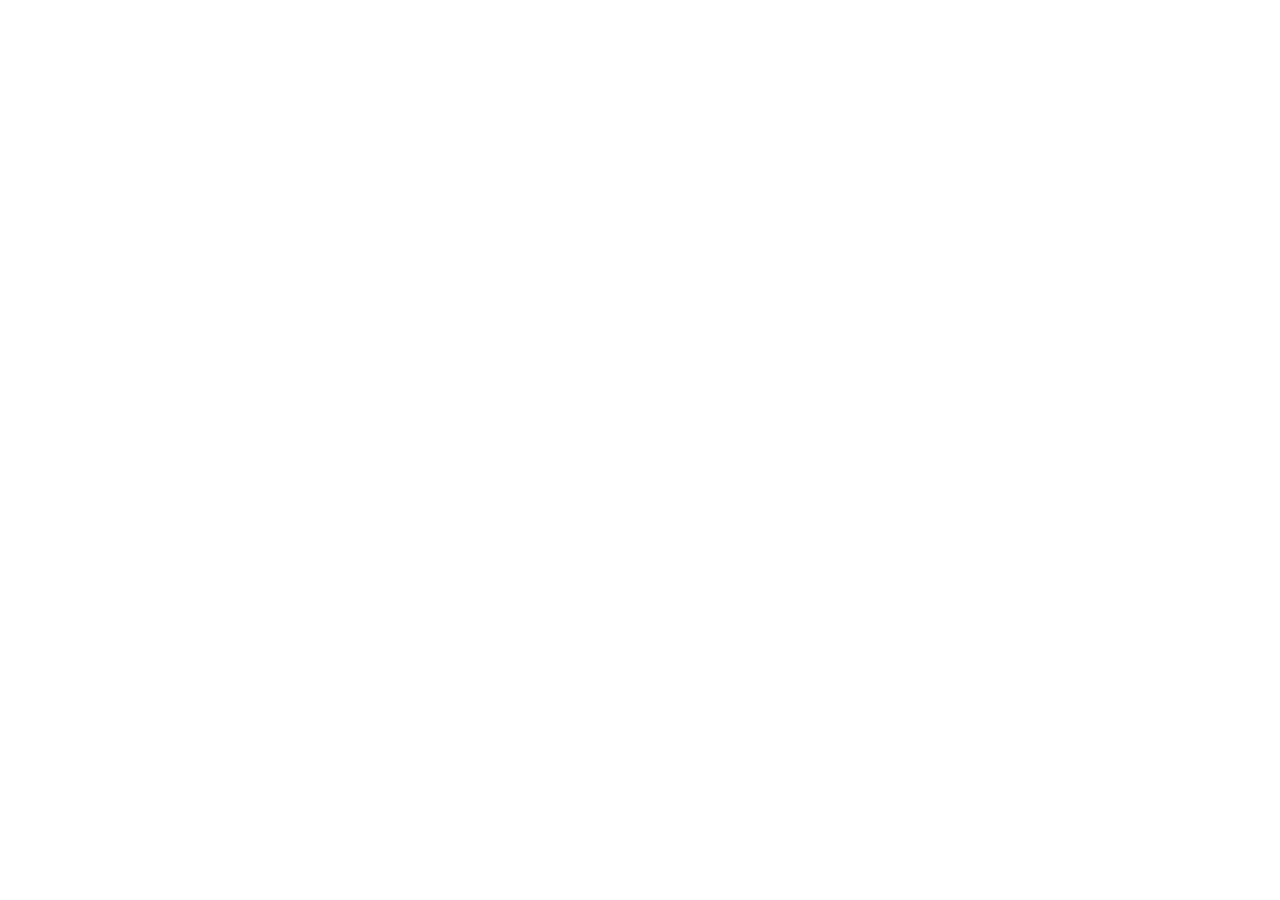
==== commit f0812943: "Updates" ====
--- a/index.html
+++ b/index.html
@@ -36,9 +36,7 @@
   </head>
   <body id="main" ng-cloak ng-controller="AppCtrl as app" ng-app="augm">
 
-    <div ui-view="nav"></div>  
-    <main ui-view="displayorder" class="container-fluid"></main>
-    <footer ui-view="footer" class="clearfix"></footer>
+    <main ui-view="main" autoscroll class="container-fluid"></main>
 
     <script src="vendor.js"></script>
     <script src="app.js"></script>
--- a/main.css
+++ b/main.css
@@ -1 +1 @@
-@font-face{font-family:misoregular;src:url(../fonts/miso-regular-webfont.eot);src:url(../fonts/miso-regular-webfont.eot?#iefix) format("embedded-opentype"),url(../fonts/miso-regular-webfont.woff2) format("woff2"),url(../fonts/miso-regular-webfont.woff) format("woff"),url(../fonts/miso-regular-webfont.ttf) format("truetype"),url(../fonts/miso-regular-webfont.svg#misoregular) format("svg");font-weight:400;font-style:normal}@font-face{font-family:deliciousroman;src:url(../fonts/delicious-roman-webfont.eot);src:url(../fonts/delicious-roman-webfont.eot?#iefix) format("embedded-opentype"),url(../fonts/delicious-roman-webfont.woff2) format("woff2"),url(../fonts/delicious-roman-webfont.woff) format("woff"),url(../fonts/delicious-roman-webfont.ttf) format("truetype"),url(../fonts/delicious-roman-webfont.svg#deliciousroman) format("svg");font-weight:400;font-style:normal}/*! normalize.css v3.0.1 | MIT License | git.io/normalize *//*! normalize.css v3.0.1 | MIT License | git.io/normalize */html{font-family:sans-serif;-ms-text-size-adjust:100%;-webkit-text-size-adjust:100%}body{margin:0}article,aside,details,figcaption,figure,footer,header,hgroup,main,nav,section,summary{display:block}audio,canvas,progress,video{display:inline-block;vertical-align:baseline}audio:not([controls]){display:none;height:0}[hidden],template{display:none}a{background:0 0}a:active,a:hover{outline:0}b,strong{font-weight:700}dfn{font-style:italic}h1{margin:.67em 0}mark{background:#ff0;color:#000}sub,sup{font-size:75%;line-height:0;position:relative;vertical-align:baseline}sup{top:-.5em}sub{bottom:-.25em}img{border:0}svg:not(:root){overflow:hidden}hr{-moz-box-sizing:content-box;box-sizing:content-box;height:0}pre{overflow:auto}code,kbd,pre,samp{font-size:1em}button,input,optgroup,select,textarea{color:inherit;font:inherit;margin:0}button{overflow:visible}button,select{text-transform:none}button,html input[type=button],input[type=reset],input[type=submit]{-webkit-appearance:button;cursor:pointer}button[disabled],html input[disabled]{cursor:default}button::-moz-focus-inner,input::-moz-focus-inner{border:0;padding:0}input[type=checkbox],input[type=radio]{box-sizing:border-box;padding:0}input[type=number]::-webkit-inner-spin-button,input[type=number]::-webkit-outer-spin-button{height:auto}input[type=search]::-webkit-search-cancel-button,input[type=search]::-webkit-search-decoration{-webkit-appearance:none}textarea{overflow:auto}optgroup{font-weight:700}table{border-collapse:collapse;border-spacing:0}td,th{padding:0}@media print{*{text-shadow:none!important;color:#000!important;background:0 0!important;box-shadow:none!important}a,a:visited{text-decoration:underline}a[href]:after{content:" (" attr(href) ")"}abbr[title]:after{content:" (" attr(title) ")"}a[href^="javascript:"]:after,a[href^="#"]:after{content:""}blockquote,pre{border:1px solid #999;page-break-inside:avoid}thead{display:table-header-group}img,tr{page-break-inside:avoid}img{max-width:100%!important}h2,h3,p{orphans:3;widows:3}h2,h3{page-break-after:avoid}select{background:#fff!important}.navbar{display:none}.table td,.table th{background-color:#fff!important}.btn>.caret,.dropup>.btn>.caret{border-top-color:#000!important}.label{border:1px solid #000}.table{border-collapse:collapse!important}.table-bordered td,.table-bordered th{border:1px solid #ddd!important}}@font-face{font-family:'Glyphicons Halflings';src:url(../fonts/bootstrap/glyphicons-halflings-regular.eot);src:url(../fonts/bootstrap/glyphicons-halflings-regular.eot?#iefix) format("embedded-opentype"),url(../fonts/bootstrap/glyphicons-halflings-regular.woff) format("woff"),url(../fonts/bootstrap/glyphicons-halflings-regular.ttf) format("truetype"),url(../fonts/bootstrap/glyphicons-halflings-regular.svg#glyphicons_halflingsregular) format("svg")}.glyphicon{position:relative;top:1px;display:inline-block;font-family:'Glyphicons Halflings';font-style:normal;font-weight:400;line-height:1;-webkit-font-smoothing:antialiased;-moz-osx-font-smoothing:grayscale}.glyphicon-asterisk:before{content:"\2a"}.glyphicon-plus:before{content:"\2b"}.glyphicon-euro:before{content:"\20ac"}.glyphicon-minus:before{content:"\2212"}.glyphicon-cloud:before{content:"\2601"}.glyphicon-envelope:before{content:"\2709"}.glyphicon-pencil:before{content:"\270f"}.glyphicon-glass:before{content:"\e001"}.glyphicon-music:before{content:"\e002"}.glyphicon-search:before{content:"\e003"}.glyphicon-heart:before{content:"\e005"}.glyphicon-star:before{content:"\e006"}.glyphicon-star-empty:before{content:"\e007"}.glyphicon-user:before{content:"\e008"}.glyphicon-film:before{content:"\e009"}.glyphicon-th-large:before{content:"\e010"}.glyphicon-th:before{content:"\e011"}.glyphicon-th-list:before{content:"\e012"}.glyphicon-ok:before{content:"\e013"}.glyphicon-remove:before{content:"\e014"}.glyphicon-zoom-in:before{content:"\e015"}.glyphicon-zoom-out:before{content:"\e016"}.glyphicon-off:before{content:"\e017"}.glyphicon-signal:before{content:"\e018"}.glyphicon-cog:before{content:"\e019"}.glyphicon-trash:before{content:"\e020"}.glyphicon-home:before{content:"\e021"}.glyphicon-file:before{content:"\e022"}.glyphicon-time:before{content:"\e023"}.glyphicon-road:before{content:"\e024"}.glyphicon-download-alt:before{content:"\e025"}.glyphicon-download:before{content:"\e026"}.glyphicon-upload:before{content:"\e027"}.glyphicon-inbox:before{content:"\e028"}.glyphicon-play-circle:before{content:"\e029"}.glyphicon-repeat:before{content:"\e030"}.glyphicon-refresh:before{content:"\e031"}.glyphicon-list-alt:before{content:"\e032"}.glyphicon-lock:before{content:"\e033"}.glyphicon-flag:before{content:"\e034"}.glyphicon-headphones:before{content:"\e035"}.glyphicon-volume-off:before{content:"\e036"}.glyphicon-volume-down:before{content:"\e037"}.glyphicon-volume-up:before{content:"\e038"}.glyphicon-qrcode:before{content:"\e039"}.glyphicon-barcode:before{content:"\e040"}.glyphicon-tag:before{content:"\e041"}.glyphicon-tags:before{content:"\e042"}.glyphicon-book:before{content:"\e043"}.glyphicon-bookmark:before{content:"\e044"}.glyphicon-print:before{content:"\e045"}.glyphicon-camera:before{content:"\e046"}.glyphicon-font:before{content:"\e047"}.glyphicon-bold:before{content:"\e048"}.glyphicon-italic:before{content:"\e049"}.glyphicon-text-height:before{content:"\e050"}.glyphicon-text-width:before{content:"\e051"}.glyphicon-align-left:before{content:"\e052"}.glyphicon-align-center:before{content:"\e053"}.glyphicon-align-right:before{content:"\e054"}.glyphicon-align-justify:before{content:"\e055"}.glyphicon-list:before{content:"\e056"}.glyphicon-indent-left:before{content:"\e057"}.glyphicon-indent-right:before{content:"\e058"}.glyphicon-facetime-video:before{content:"\e059"}.glyphicon-picture:before{content:"\e060"}.glyphicon-map-marker:before{content:"\e062"}.glyphicon-adjust:before{content:"\e063"}.glyphicon-tint:before{content:"\e064"}.glyphicon-edit:before{content:"\e065"}.glyphicon-share:before{content:"\e066"}.glyphicon-check:before{content:"\e067"}.glyphicon-move:before{content:"\e068"}.glyphicon-step-backward:before{content:"\e069"}.glyphicon-fast-backward:before{content:"\e070"}.glyphicon-backward:before{content:"\e071"}.glyphicon-play:before{content:"\e072"}.glyphicon-pause:before{content:"\e073"}.glyphicon-stop:before{content:"\e074"}.glyphicon-forward:before{content:"\e075"}.glyphicon-fast-forward:before{content:"\e076"}.glyphicon-step-forward:before{content:"\e077"}.glyphicon-eject:before{content:"\e078"}.glyphicon-chevron-left:before{content:"\e079"}.glyphicon-chevron-right:before{content:"\e080"}.glyphicon-plus-sign:before{content:"\e081"}.glyphicon-minus-sign:before{content:"\e082"}.glyphicon-remove-sign:before{content:"\e083"}.glyphicon-ok-sign:before{content:"\e084"}.glyphicon-question-sign:before{content:"\e085"}.glyphicon-info-sign:before{content:"\e086"}.glyphicon-screenshot:before{content:"\e087"}.glyphicon-remove-circle:before{content:"\e088"}.glyphicon-ok-circle:before{content:"\e089"}.glyphicon-ban-circle:before{content:"\e090"}.glyphicon-arrow-left:before{content:"\e091"}.glyphicon-arrow-right:before{content:"\e092"}.glyphicon-arrow-up:before{content:"\e093"}.glyphicon-arrow-down:before{content:"\e094"}.glyphicon-share-alt:before{content:"\e095"}.glyphicon-resize-full:before{content:"\e096"}.glyphicon-resize-small:before{content:"\e097"}.glyphicon-exclamation-sign:before{content:"\e101"}.glyphicon-gift:before{content:"\e102"}.glyphicon-leaf:before{content:"\e103"}.glyphicon-fire:before{content:"\e104"}.glyphicon-eye-open:before{content:"\e105"}.glyphicon-eye-close:before{content:"\e106"}.glyphicon-warning-sign:before{content:"\e107"}.glyphicon-plane:before{content:"\e108"}.glyphicon-calendar:before{content:"\e109"}.glyphicon-random:before{content:"\e110"}.glyphicon-comment:before{content:"\e111"}.glyphicon-magnet:before{content:"\e112"}.glyphicon-chevron-up:before{content:"\e113"}.glyphicon-chevron-down:before{content:"\e114"}.glyphicon-retweet:before{content:"\e115"}.glyphicon-shopping-cart:before{content:"\e116"}.glyphicon-folder-close:before{content:"\e117"}.glyphicon-folder-open:before{content:"\e118"}.glyphicon-resize-vertical:before{content:"\e119"}.glyphicon-resize-horizontal:before{content:"\e120"}.glyphicon-hdd:before{content:"\e121"}.glyphicon-bullhorn:before{content:"\e122"}.glyphicon-bell:before{content:"\e123"}.glyphicon-certificate:before{content:"\e124"}.glyphicon-thumbs-up:before{content:"\e125"}.glyphicon-thumbs-down:before{content:"\e126"}.glyphicon-hand-right:before{content:"\e127"}.glyphicon-hand-left:before{content:"\e128"}.glyphicon-hand-up:before{content:"\e129"}.glyphicon-hand-down:before{content:"\e130"}.glyphicon-circle-arrow-right:before{content:"\e131"}.glyphicon-circle-arrow-left:before{content:"\e132"}.glyphicon-circle-arrow-up:before{content:"\e133"}.glyphicon-circle-arrow-down:before{content:"\e134"}.glyphicon-globe:before{content:"\e135"}.glyphicon-wrench:before{content:"\e136"}.glyphicon-tasks:before{content:"\e137"}.glyphicon-filter:before{content:"\e138"}.glyphicon-briefcase:before{content:"\e139"}.glyphicon-fullscreen:before{content:"\e140"}.glyphicon-dashboard:before{content:"\e141"}.glyphicon-paperclip:before{content:"\e142"}.glyphicon-heart-empty:before{content:"\e143"}.glyphicon-link:before{content:"\e144"}.glyphicon-phone:before{content:"\e145"}.glyphicon-pushpin:before{content:"\e146"}.glyphicon-usd:before{content:"\e148"}.glyphicon-gbp:before{content:"\e149"}.glyphicon-sort:before{content:"\e150"}.glyphicon-sort-by-alphabet:before{content:"\e151"}.glyphicon-sort-by-alphabet-alt:before{content:"\e152"}.glyphicon-sort-by-order:before{content:"\e153"}.glyphicon-sort-by-order-alt:before{content:"\e154"}.glyphicon-sort-by-attributes:before{content:"\e155"}.glyphicon-sort-by-attributes-alt:before{content:"\e156"}.glyphicon-unchecked:before{content:"\e157"}.glyphicon-expand:before{content:"\e158"}.glyphicon-collapse-down:before{content:"\e159"}.glyphicon-collapse-up:before{content:"\e160"}.glyphicon-log-in:before{content:"\e161"}.glyphicon-flash:before{content:"\e162"}.glyphicon-log-out:before{content:"\e163"}.glyphicon-new-window:before{content:"\e164"}.glyphicon-record:before{content:"\e165"}.glyphicon-save:before{content:"\e166"}.glyphicon-open:before{content:"\e167"}.glyphicon-saved:before{content:"\e168"}.glyphicon-import:before{content:"\e169"}.glyphicon-export:before{content:"\e170"}.glyphicon-send:before{content:"\e171"}.glyphicon-floppy-disk:before{content:"\e172"}.glyphicon-floppy-saved:before{content:"\e173"}.glyphicon-floppy-remove:before{content:"\e174"}.glyphicon-floppy-save:before{content:"\e175"}.glyphicon-floppy-open:before{content:"\e176"}.glyphicon-credit-card:before{content:"\e177"}.glyphicon-transfer:before{content:"\e178"}.glyphicon-cutlery:before{content:"\e179"}.glyphicon-header:before{content:"\e180"}.glyphicon-compressed:before{content:"\e181"}.glyphicon-earphone:before{content:"\e182"}.glyphicon-phone-alt:before{content:"\e183"}.glyphicon-tower:before{content:"\e184"}.glyphicon-stats:before{content:"\e185"}.glyphicon-sd-video:before{content:"\e186"}.glyphicon-hd-video:before{content:"\e187"}.glyphicon-subtitles:before{content:"\e188"}.glyphicon-sound-stereo:before{content:"\e189"}.glyphicon-sound-dolby:before{content:"\e190"}.glyphicon-sound-5-1:before{content:"\e191"}.glyphicon-sound-6-1:before{content:"\e192"}.glyphicon-sound-7-1:before{content:"\e193"}.glyphicon-copyright-mark:before{content:"\e194"}.glyphicon-registration-mark:before{content:"\e195"}.glyphicon-cloud-download:before{content:"\e197"}.glyphicon-cloud-upload:before{content:"\e198"}.glyphicon-tree-conifer:before{content:"\e199"}.glyphicon-tree-deciduous:before{content:"\e200"}*,:after,:before{-webkit-box-sizing:border-box;-moz-box-sizing:border-box;box-sizing:border-box}html{font-size:10px;-webkit-tap-highlight-color:transparent}body{font-family:deliciousroman,"Helvetica Neue",Helvetica,Arial,sans-serif;font-size:15px;line-height:1.6;color:#36373b;background-color:#fff}button,input,select,textarea{font-family:inherit;font-size:inherit;line-height:inherit}a{color:#36373b;text-decoration:none}a:focus,a:hover{color:#111213;text-decoration:underline}a:focus{outline:dotted thin;outline:-webkit-focus-ring-color auto 5px;outline-offset:-2px}figure{margin:0}img{vertical-align:middle}.img-responsive{display:block;max-width:100%;height:auto}.img-rounded{border-radius:6px}.img-thumbnail{padding:4px;line-height:1.6;background-color:#fff;border:1px solid #ddd;border-radius:4px;-webkit-transition:all .2s ease-in-out;-o-transition:all .2s ease-in-out;transition:all .2s ease-in-out;display:inline-block;max-width:100%;height:auto}.img-circle{border-radius:50%}hr{margin-top:24px;margin-bottom:24px;border:0;border-top:1px solid #eee}.sr-only{position:absolute;width:1px;height:1px;margin:-1px;padding:0;overflow:hidden;clip:rect(0,0,0,0);border:0}.sr-only-focusable:active,.sr-only-focusable:focus{position:static;width:auto;height:auto;margin:0;overflow:visible;clip:auto}.h1,.h2,.h3,.h4,.h5,.h6,h1,h2,h3,h4,h5,h6{font-family:misoregular,"Helvetica Neue",Helvetica,Arial,sans-serif;font-weight:500;line-height:1.1;color:inherit}.h1 .small,.h1 small,.h2 .small,.h2 small,.h3 .small,.h3 small,.h4 .small,.h4 small,.h5 .small,.h5 small,.h6 .small,.h6 small,h1 .small,h1 small,h2 .small,h2 small,h3 .small,h3 small,h4 .small,h4 small,h5 .small,h5 small,h6 .small,h6 small{font-weight:400;line-height:1;color:#777}.h1,.h2,.h3,h1,h2,h3{margin-top:24px;margin-bottom:12px}.h1 .small,.h1 small,.h2 .small,.h2 small,.h3 .small,.h3 small,h1 .small,h1 small,h2 .small,h2 small,h3 .small,h3 small{font-size:65%}.h4,.h5,.h6,h4,h5,h6{margin-top:12px;margin-bottom:12px}.h4 .small,.h4 small,.h5 .small,.h5 small,.h6 .small,.h6 small,h4 .small,h4 small,h5 .small,h5 small,h6 .small,h6 small{font-size:75%}.h1,h1{font-size:39px}.h2,h2{font-size:32px}.h3,h3{font-size:26px}.h4,h4{font-size:19px}.h5,h5{font-size:15px}.h6,h6{font-size:13px}p{margin:0 0 12px}.lead{margin-bottom:24px;font-size:17px;font-weight:300;line-height:1.4}@media (min-width:768px){.lead{font-size:22.5px}}.small,small{font-size:86%}cite{font-style:normal}.mark,mark{background-color:#fcf8e3;padding:.2em}.text-left{text-align:left}.text-right{text-align:right}.text-center{text-align:center}.text-justify{text-align:justify}.text-nowrap{white-space:nowrap}.text-lowercase{text-transform:lowercase}.text-uppercase{text-transform:uppercase}.text-capitalize{text-transform:capitalize}.text-muted{color:#777}.text-primary{color:#36373b}a.text-primary:hover{color:#1e1e20}.text-success{color:#3c763d}a.text-success:hover{color:#2b542c}.text-info{color:#31708f}a.text-info:hover{color:#245269}.text-warning{color:#8a6d3b}a.text-warning:hover{color:#66512c}.text-danger{color:#a94442}a.text-danger:hover{color:#843534}.bg-primary{color:#fff;background-color:#36373b}a.bg-primary:hover{background-color:#1e1e20}.bg-success{background-color:#dff0d8}a.bg-success:hover{background-color:#c1e2b3}.bg-info{background-color:#d9edf7}a.bg-info:hover{background-color:#afd9ee}.bg-warning{background-color:#fcf8e3}a.bg-warning:hover{background-color:#f7ecb5}.bg-danger{background-color:#f2dede}a.bg-danger:hover{background-color:#e4b9b9}.page-header{padding-bottom:11px;margin:48px 0 24px;border-bottom:1px solid #eee}ol,ul{margin-top:0;margin-bottom:12px}ol ol,ol ul,ul ol,ul ul{margin-bottom:0}.list-inline,.list-unstyled{padding-left:0;list-style:none}.list-inline{margin-left:-5px}.list-inline>li{display:inline-block;padding-left:5px;padding-right:5px}dl{margin-top:0;margin-bottom:24px}dd,dt{line-height:1.6}dt{font-weight:700}dd{margin-left:0}.dl-horizontal dd:after,.dl-horizontal dd:before{content:" ";display:table}.dl-horizontal dd:after{clear:both}@media (min-width:768px){.dl-horizontal dt{float:left;width:160px;clear:left;text-align:right;overflow:hidden;text-overflow:ellipsis;white-space:nowrap}.dl-horizontal dd{margin-left:180px}}abbr[data-original-title],abbr[title]{cursor:help;border-bottom:1px dotted #777}.initialism{font-size:90%;text-transform:uppercase}blockquote{padding:12px 24px;margin:0 0 24px;font-size:18.75px;border-left:5px solid #eee}blockquote ol:last-child,blockquote p:last-child,blockquote ul:last-child{margin-bottom:0}blockquote .small,blockquote footer,blockquote small{display:block;font-size:80%;line-height:1.6;color:#777}blockquote .small:before,blockquote footer:before,blockquote small:before{content:'\2014 \00A0'}.blockquote-reverse,blockquote.pull-right{padding-right:15px;padding-left:0;border-right:5px solid #eee;border-left:0;text-align:right}.blockquote-reverse .small:before,.blockquote-reverse footer:before,.blockquote-reverse small:before,blockquote.pull-right .small:before,blockquote.pull-right footer:before,blockquote.pull-right small:before{content:''}.blockquote-reverse .small:after,.blockquote-reverse footer:after,.blockquote-reverse small:after,blockquote.pull-right .small:after,blockquote.pull-right footer:after,blockquote.pull-right small:after{content:'\00A0 \2014'}blockquote:after,blockquote:before{content:""}address{margin-bottom:24px;font-style:normal;line-height:1.6}code,kbd,pre,samp{font-family:Menlo,Monaco,Consolas,"Courier New",monospace}code{padding:2px 4px;font-size:90%;color:#c7254e;background-color:#f9f2f4;border-radius:4px}kbd{padding:2px 4px;font-size:90%;color:#fff;background-color:#333;border-radius:3px;box-shadow:inset 0 -1px 0 rgba(0,0,0,.25)}kbd kbd{padding:0;font-size:100%;box-shadow:none}pre{display:block;padding:11.5px;margin:0 0 12px;font-size:14px;line-height:1.6;word-break:break-all;word-wrap:break-word;color:#333;background-color:#f5f5f5;border:1px solid #ccc;border-radius:4px}pre code{padding:0;font-size:inherit;color:inherit;white-space:pre-wrap;background-color:transparent;border-radius:0}.pre-scrollable{max-height:340px;overflow-y:scroll}.container{margin-right:auto;margin-left:auto;padding-left:25px;padding-right:25px}.container:after,.container:before{content:" ";display:table}.container:after{clear:both}@media (min-width:768px){.container{width:770px}}@media (min-width:992px){.container{width:990px}}@media (min-width:1200px){.container{width:1190px}}.container-fluid{margin-right:auto;margin-left:auto;padding-left:25px;padding-right:25px}.container-fluid:after,.container-fluid:before{content:" ";display:table}.container-fluid:after{clear:both}.row{margin-left:-25px;margin-right:-25px}.row:after,.row:before{content:" ";display:table}.row:after{clear:both}.col-lg-1,.col-lg-10,.col-lg-11,.col-lg-12,.col-lg-13,.col-lg-14,.col-lg-15,.col-lg-16,.col-lg-17,.col-lg-18,.col-lg-19,.col-lg-2,.col-lg-20,.col-lg-21,.col-lg-22,.col-lg-23,.col-lg-24,.col-lg-3,.col-lg-4,.col-lg-5,.col-lg-6,.col-lg-7,.col-lg-8,.col-lg-9,.col-md-1,.col-md-10,.col-md-11,.col-md-12,.col-md-13,.col-md-14,.col-md-15,.col-md-16,.col-md-17,.col-md-18,.col-md-19,.col-md-2,.col-md-20,.col-md-21,.col-md-22,.col-md-23,.col-md-24,.col-md-3,.col-md-4,.col-md-5,.col-md-6,.col-md-7,.col-md-8,.col-md-9,.col-sm-1,.col-sm-10,.col-sm-11,.col-sm-12,.col-sm-13,.col-sm-14,.col-sm-15,.col-sm-16,.col-sm-17,.col-sm-18,.col-sm-19,.col-sm-2,.col-sm-20,.col-sm-21,.col-sm-22,.col-sm-23,.col-sm-24,.col-sm-3,.col-sm-4,.col-sm-5,.col-sm-6,.col-sm-7,.col-sm-8,.col-sm-9,.col-xs-1,.col-xs-10,.col-xs-11,.col-xs-12,.col-xs-13,.col-xs-14,.col-xs-15,.col-xs-16,.col-xs-17,.col-xs-18,.col-xs-19,.col-xs-2,.col-xs-20,.col-xs-21,.col-xs-22,.col-xs-23,.col-xs-24,.col-xs-3,.col-xs-4,.col-xs-5,.col-xs-6,.col-xs-7,.col-xs-8,.col-xs-9{position:relative;min-height:1px;padding-left:25px;padding-right:25px}.col-xs-1,.col-xs-10,.col-xs-11,.col-xs-12,.col-xs-13,.col-xs-14,.col-xs-15,.col-xs-16,.col-xs-17,.col-xs-18,.col-xs-19,.col-xs-2,.col-xs-20,.col-xs-21,.col-xs-22,.col-xs-23,.col-xs-24,.col-xs-3,.col-xs-4,.col-xs-5,.col-xs-6,.col-xs-7,.col-xs-8,.col-xs-9{float:left}.col-xs-1{width:4.16667%}.col-xs-2{width:8.33333%}.col-xs-3{width:12.5%}.col-xs-4{width:16.66667%}.col-xs-5{width:20.83333%}.col-xs-6{width:25%}.col-xs-7{width:29.16667%}.col-xs-8{width:33.33333%}.col-xs-9{width:37.5%}.col-xs-10{width:41.66667%}.col-xs-11{width:45.83333%}.col-xs-12{width:50%}.col-xs-13{width:54.16667%}.col-xs-14{width:58.33333%}.col-xs-15{width:62.5%}.col-xs-16{width:66.66667%}.col-xs-17{width:70.83333%}.col-xs-18{width:75%}.col-xs-19{width:79.16667%}.col-xs-20{width:83.33333%}.col-xs-21{width:87.5%}.col-xs-22{width:91.66667%}.col-xs-23{width:95.83333%}.col-xs-24{width:100%}.col-xs-pull-0{right:auto}.col-xs-pull-1{right:4.16667%}.col-xs-pull-2{right:8.33333%}.col-xs-pull-3{right:12.5%}.col-xs-pull-4{right:16.66667%}.col-xs-pull-5{right:20.83333%}.col-xs-pull-6{right:25%}.col-xs-pull-7{right:29.16667%}.col-xs-pull-8{right:33.33333%}.col-xs-pull-9{right:37.5%}.col-xs-pull-10{right:41.66667%}.col-xs-pull-11{right:45.83333%}.col-xs-pull-12{right:50%}.col-xs-pull-13{right:54.16667%}.col-xs-pull-14{right:58.33333%}.col-xs-pull-15{right:62.5%}.col-xs-pull-16{right:66.66667%}.col-xs-pull-17{right:70.83333%}.col-xs-pull-18{right:75%}.col-xs-pull-19{right:79.16667%}.col-xs-pull-20{right:83.33333%}.col-xs-pull-21{right:87.5%}.col-xs-pull-22{right:91.66667%}.col-xs-pull-23{right:95.83333%}.col-xs-pull-24{right:100%}.col-xs-push-0{left:auto}.col-xs-push-1{left:4.16667%}.col-xs-push-2{left:8.33333%}.col-xs-push-3{left:12.5%}.col-xs-push-4{left:16.66667%}.col-xs-push-5{left:20.83333%}.col-xs-push-6{left:25%}.col-xs-push-7{left:29.16667%}.col-xs-push-8{left:33.33333%}.col-xs-push-9{left:37.5%}.col-xs-push-10{left:41.66667%}.col-xs-push-11{left:45.83333%}.col-xs-push-12{left:50%}.col-xs-push-13{left:54.16667%}.col-xs-push-14{left:58.33333%}.col-xs-push-15{left:62.5%}.col-xs-push-16{left:66.66667%}.col-xs-push-17{left:70.83333%}.col-xs-push-18{left:75%}.col-xs-push-19{left:79.16667%}.col-xs-push-20{left:83.33333%}.col-xs-push-21{left:87.5%}.col-xs-push-22{left:91.66667%}.col-xs-push-23{left:95.83333%}.col-xs-push-24{left:100%}.col-xs-offset-0{margin-left:0}.col-xs-offset-1{margin-left:4.16667%}.col-xs-offset-2{margin-left:8.33333%}.col-xs-offset-3{margin-left:12.5%}.col-xs-offset-4{margin-left:16.66667%}.col-xs-offset-5{margin-left:20.83333%}.col-xs-offset-6{margin-left:25%}.col-xs-offset-7{margin-left:29.16667%}.col-xs-offset-8{margin-left:33.33333%}.col-xs-offset-9{margin-left:37.5%}.col-xs-offset-10{margin-left:41.66667%}.col-xs-offset-11{margin-left:45.83333%}.col-xs-offset-12{margin-left:50%}.col-xs-offset-13{margin-left:54.16667%}.col-xs-offset-14{margin-left:58.33333%}.col-xs-offset-15{margin-left:62.5%}.col-xs-offset-16{margin-left:66.66667%}.col-xs-offset-17{margin-left:70.83333%}.col-xs-offset-18{margin-left:75%}.col-xs-offset-19{margin-left:79.16667%}.col-xs-offset-20{margin-left:83.33333%}.col-xs-offset-21{margin-left:87.5%}.col-xs-offset-22{margin-left:91.66667%}.col-xs-offset-23{margin-left:95.83333%}.col-xs-offset-24{margin-left:100%}@media (min-width:768px){.col-sm-1,.col-sm-10,.col-sm-11,.col-sm-12,.col-sm-13,.col-sm-14,.col-sm-15,.col-sm-16,.col-sm-17,.col-sm-18,.col-sm-19,.col-sm-2,.col-sm-20,.col-sm-21,.col-sm-22,.col-sm-23,.col-sm-24,.col-sm-3,.col-sm-4,.col-sm-5,.col-sm-6,.col-sm-7,.col-sm-8,.col-sm-9{float:left}.col-sm-1{width:4.16667%}.col-sm-2{width:8.33333%}.col-sm-3{width:12.5%}.col-sm-4{width:16.66667%}.col-sm-5{width:20.83333%}.col-sm-6{width:25%}.col-sm-7{width:29.16667%}.col-sm-8{width:33.33333%}.col-sm-9{width:37.5%}.col-sm-10{width:41.66667%}.col-sm-11{width:45.83333%}.col-sm-12{width:50%}.col-sm-13{width:54.16667%}.col-sm-14{width:58.33333%}.col-sm-15{width:62.5%}.col-sm-16{width:66.66667%}.col-sm-17{width:70.83333%}.col-sm-18{width:75%}.col-sm-19{width:79.16667%}.col-sm-20{width:83.33333%}.col-sm-21{width:87.5%}.col-sm-22{width:91.66667%}.col-sm-23{width:95.83333%}.col-sm-24{width:100%}.col-sm-pull-0{right:auto}.col-sm-pull-1{right:4.16667%}.col-sm-pull-2{right:8.33333%}.col-sm-pull-3{right:12.5%}.col-sm-pull-4{right:16.66667%}.col-sm-pull-5{right:20.83333%}.col-sm-pull-6{right:25%}.col-sm-pull-7{right:29.16667%}.col-sm-pull-8{right:33.33333%}.col-sm-pull-9{right:37.5%}.col-sm-pull-10{right:41.66667%}.col-sm-pull-11{right:45.83333%}.col-sm-pull-12{right:50%}.col-sm-pull-13{right:54.16667%}.col-sm-pull-14{right:58.33333%}.col-sm-pull-15{right:62.5%}.col-sm-pull-16{right:66.66667%}.col-sm-pull-17{right:70.83333%}.col-sm-pull-18{right:75%}.col-sm-pull-19{right:79.16667%}.col-sm-pull-20{right:83.33333%}.col-sm-pull-21{right:87.5%}.col-sm-pull-22{right:91.66667%}.col-sm-pull-23{right:95.83333%}.col-sm-pull-24{right:100%}.col-sm-push-0{left:auto}.col-sm-push-1{left:4.16667%}.col-sm-push-2{left:8.33333%}.col-sm-push-3{left:12.5%}.col-sm-push-4{left:16.66667%}.col-sm-push-5{left:20.83333%}.col-sm-push-6{left:25%}.col-sm-push-7{left:29.16667%}.col-sm-push-8{left:33.33333%}.col-sm-push-9{left:37.5%}.col-sm-push-10{left:41.66667%}.col-sm-push-11{left:45.83333%}.col-sm-push-12{left:50%}.col-sm-push-13{left:54.16667%}.col-sm-push-14{left:58.33333%}.col-sm-push-15{left:62.5%}.col-sm-push-16{left:66.66667%}.col-sm-push-17{left:70.83333%}.col-sm-push-18{left:75%}.col-sm-push-19{left:79.16667%}.col-sm-push-20{left:83.33333%}.col-sm-push-21{left:87.5%}.col-sm-push-22{left:91.66667%}.col-sm-push-23{left:95.83333%}.col-sm-push-24{left:100%}.col-sm-offset-0{margin-left:0}.col-sm-offset-1{margin-left:4.16667%}.col-sm-offset-2{margin-left:8.33333%}.col-sm-offset-3{margin-left:12.5%}.col-sm-offset-4{margin-left:16.66667%}.col-sm-offset-5{margin-left:20.83333%}.col-sm-offset-6{margin-left:25%}.col-sm-offset-7{margin-left:29.16667%}.col-sm-offset-8{margin-left:33.33333%}.col-sm-offset-9{margin-left:37.5%}.col-sm-offset-10{margin-left:41.66667%}.col-sm-offset-11{margin-left:45.83333%}.col-sm-offset-12{margin-left:50%}.col-sm-offset-13{margin-left:54.16667%}.col-sm-offset-14{margin-left:58.33333%}.col-sm-offset-15{margin-left:62.5%}.col-sm-offset-16{margin-left:66.66667%}.col-sm-offset-17{margin-left:70.83333%}.col-sm-offset-18{margin-left:75%}.col-sm-offset-19{margin-left:79.16667%}.col-sm-offset-20{margin-left:83.33333%}.col-sm-offset-21{margin-left:87.5%}.col-sm-offset-22{margin-left:91.66667%}.col-sm-offset-23{margin-left:95.83333%}.col-sm-offset-24{margin-left:100%}}@media (min-width:992px){.col-md-1,.col-md-10,.col-md-11,.col-md-12,.col-md-13,.col-md-14,.col-md-15,.col-md-16,.col-md-17,.col-md-18,.col-md-19,.col-md-2,.col-md-20,.col-md-21,.col-md-22,.col-md-23,.col-md-24,.col-md-3,.col-md-4,.col-md-5,.col-md-6,.col-md-7,.col-md-8,.col-md-9{float:left}.col-md-1{width:4.16667%}.col-md-2{width:8.33333%}.col-md-3{width:12.5%}.col-md-4{width:16.66667%}.col-md-5{width:20.83333%}.col-md-6{width:25%}.col-md-7{width:29.16667%}.col-md-8{width:33.33333%}.col-md-9{width:37.5%}.col-md-10{width:41.66667%}.col-md-11{width:45.83333%}.col-md-12{width:50%}.col-md-13{width:54.16667%}.col-md-14{width:58.33333%}.col-md-15{width:62.5%}.col-md-16{width:66.66667%}.col-md-17{width:70.83333%}.col-md-18{width:75%}.col-md-19{width:79.16667%}.col-md-20{width:83.33333%}.col-md-21{width:87.5%}.col-md-22{width:91.66667%}.col-md-23{width:95.83333%}.col-md-24{width:100%}.col-md-pull-0{right:auto}.col-md-pull-1{right:4.16667%}.col-md-pull-2{right:8.33333%}.col-md-pull-3{right:12.5%}.col-md-pull-4{right:16.66667%}.col-md-pull-5{right:20.83333%}.col-md-pull-6{right:25%}.col-md-pull-7{right:29.16667%}.col-md-pull-8{right:33.33333%}.col-md-pull-9{right:37.5%}.col-md-pull-10{right:41.66667%}.col-md-pull-11{right:45.83333%}.col-md-pull-12{right:50%}.col-md-pull-13{right:54.16667%}.col-md-pull-14{right:58.33333%}.col-md-pull-15{right:62.5%}.col-md-pull-16{right:66.66667%}.col-md-pull-17{right:70.83333%}.col-md-pull-18{right:75%}.col-md-pull-19{right:79.16667%}.col-md-pull-20{right:83.33333%}.col-md-pull-21{right:87.5%}.col-md-pull-22{right:91.66667%}.col-md-pull-23{right:95.83333%}.col-md-pull-24{right:100%}.col-md-push-0{left:auto}.col-md-push-1{left:4.16667%}.col-md-push-2{left:8.33333%}.col-md-push-3{left:12.5%}.col-md-push-4{left:16.66667%}.col-md-push-5{left:20.83333%}.col-md-push-6{left:25%}.col-md-push-7{left:29.16667%}.col-md-push-8{left:33.33333%}.col-md-push-9{left:37.5%}.col-md-push-10{left:41.66667%}.col-md-push-11{left:45.83333%}.col-md-push-12{left:50%}.col-md-push-13{left:54.16667%}.col-md-push-14{left:58.33333%}.col-md-push-15{left:62.5%}.col-md-push-16{left:66.66667%}.col-md-push-17{left:70.83333%}.col-md-push-18{left:75%}.col-md-push-19{left:79.16667%}.col-md-push-20{left:83.33333%}.col-md-push-21{left:87.5%}.col-md-push-22{left:91.66667%}.col-md-push-23{left:95.83333%}.col-md-push-24{left:100%}.col-md-offset-0{margin-left:0}.col-md-offset-1{margin-left:4.16667%}.col-md-offset-2{margin-left:8.33333%}.col-md-offset-3{margin-left:12.5%}.col-md-offset-4{margin-left:16.66667%}.col-md-offset-5{margin-left:20.83333%}.col-md-offset-6{margin-left:25%}.col-md-offset-7{margin-left:29.16667%}.col-md-offset-8{margin-left:33.33333%}.col-md-offset-9{margin-left:37.5%}.col-md-offset-10{margin-left:41.66667%}.col-md-offset-11{margin-left:45.83333%}.col-md-offset-12{margin-left:50%}.col-md-offset-13{margin-left:54.16667%}.col-md-offset-14{margin-left:58.33333%}.col-md-offset-15{margin-left:62.5%}.col-md-offset-16{margin-left:66.66667%}.col-md-offset-17{margin-left:70.83333%}.col-md-offset-18{margin-left:75%}.col-md-offset-19{margin-left:79.16667%}.col-md-offset-20{margin-left:83.33333%}.col-md-offset-21{margin-left:87.5%}.col-md-offset-22{margin-left:91.66667%}.col-md-offset-23{margin-left:95.83333%}.col-md-offset-24{margin-left:100%}}@media (min-width:1200px){.col-lg-1,.col-lg-10,.col-lg-11,.col-lg-12,.col-lg-13,.col-lg-14,.col-lg-15,.col-lg-16,.col-lg-17,.col-lg-18,.col-lg-19,.col-lg-2,.col-lg-20,.col-lg-21,.col-lg-22,.col-lg-23,.col-lg-24,.col-lg-3,.col-lg-4,.col-lg-5,.col-lg-6,.col-lg-7,.col-lg-8,.col-lg-9{float:left}.col-lg-1{width:4.16667%}.col-lg-2{width:8.33333%}.col-lg-3{width:12.5%}.col-lg-4{width:16.66667%}.col-lg-5{width:20.83333%}.col-lg-6{width:25%}.col-lg-7{width:29.16667%}.col-lg-8{width:33.33333%}.col-lg-9{width:37.5%}.col-lg-10{width:41.66667%}.col-lg-11{width:45.83333%}.col-lg-12{width:50%}.col-lg-13{width:54.16667%}.col-lg-14{width:58.33333%}.col-lg-15{width:62.5%}.col-lg-16{width:66.66667%}.col-lg-17{width:70.83333%}.col-lg-18{width:75%}.col-lg-19{width:79.16667%}.col-lg-20{width:83.33333%}.col-lg-21{width:87.5%}.col-lg-22{width:91.66667%}.col-lg-23{width:95.83333%}.col-lg-24{width:100%}.col-lg-pull-0{right:auto}.col-lg-pull-1{right:4.16667%}.col-lg-pull-2{right:8.33333%}.col-lg-pull-3{right:12.5%}.col-lg-pull-4{right:16.66667%}.col-lg-pull-5{right:20.83333%}.col-lg-pull-6{right:25%}.col-lg-pull-7{right:29.16667%}.col-lg-pull-8{right:33.33333%}.col-lg-pull-9{right:37.5%}.col-lg-pull-10{right:41.66667%}.col-lg-pull-11{right:45.83333%}.col-lg-pull-12{right:50%}.col-lg-pull-13{right:54.16667%}.col-lg-pull-14{right:58.33333%}.col-lg-pull-15{right:62.5%}.col-lg-pull-16{right:66.66667%}.col-lg-pull-17{right:70.83333%}.col-lg-pull-18{right:75%}.col-lg-pull-19{right:79.16667%}.col-lg-pull-20{right:83.33333%}.col-lg-pull-21{right:87.5%}.col-lg-pull-22{right:91.66667%}.col-lg-pull-23{right:95.83333%}.col-lg-pull-24{right:100%}.col-lg-push-0{left:auto}.col-lg-push-1{left:4.16667%}.col-lg-push-2{left:8.33333%}.col-lg-push-3{left:12.5%}.col-lg-push-4{left:16.66667%}.col-lg-push-5{left:20.83333%}.col-lg-push-6{left:25%}.col-lg-push-7{left:29.16667%}.col-lg-push-8{left:33.33333%}.col-lg-push-9{left:37.5%}.col-lg-push-10{left:41.66667%}.col-lg-push-11{left:45.83333%}.col-lg-push-12{left:50%}.col-lg-push-13{left:54.16667%}.col-lg-push-14{left:58.33333%}.col-lg-push-15{left:62.5%}.col-lg-push-16{left:66.66667%}.col-lg-push-17{left:70.83333%}.col-lg-push-18{left:75%}.col-lg-push-19{left:79.16667%}.col-lg-push-20{left:83.33333%}.col-lg-push-21{left:87.5%}.col-lg-push-22{left:91.66667%}.col-lg-push-23{left:95.83333%}.col-lg-push-24{left:100%}.col-lg-offset-0{margin-left:0}.col-lg-offset-1{margin-left:4.16667%}.col-lg-offset-2{margin-left:8.33333%}.col-lg-offset-3{margin-left:12.5%}.col-lg-offset-4{margin-left:16.66667%}.col-lg-offset-5{margin-left:20.83333%}.col-lg-offset-6{margin-left:25%}.col-lg-offset-7{margin-left:29.16667%}.col-lg-offset-8{margin-left:33.33333%}.col-lg-offset-9{margin-left:37.5%}.col-lg-offset-10{margin-left:41.66667%}.col-lg-offset-11{margin-left:45.83333%}.col-lg-offset-12{margin-left:50%}.col-lg-offset-13{margin-left:54.16667%}.col-lg-offset-14{margin-left:58.33333%}.col-lg-offset-15{margin-left:62.5%}.col-lg-offset-16{margin-left:66.66667%}.col-lg-offset-17{margin-left:70.83333%}.col-lg-offset-18{margin-left:75%}.col-lg-offset-19{margin-left:79.16667%}.col-lg-offset-20{margin-left:83.33333%}.col-lg-offset-21{margin-left:87.5%}.col-lg-offset-22{margin-left:91.66667%}.col-lg-offset-23{margin-left:95.83333%}.col-lg-offset-24{margin-left:100%}}table{background-color:transparent}th{text-align:left}.table{width:100%;max-width:100%;margin-bottom:24px}.table>tbody>tr>td,.table>tbody>tr>th,.table>tfoot>tr>td,.table>tfoot>tr>th,.table>thead>tr>td,.table>thead>tr>th{padding:8px;line-height:1.6;vertical-align:top;border-top:1px solid #ddd}.table>thead>tr>th{vertical-align:bottom;border-bottom:2px solid #ddd}.table>caption+thead>tr:first-child>td,.table>caption+thead>tr:first-child>th,.table>colgroup+thead>tr:first-child>td,.table>colgroup+thead>tr:first-child>th,.table>thead:first-child>tr:first-child>td,.table>thead:first-child>tr:first-child>th{border-top:0}.table>tbody+tbody{border-top:2px solid #ddd}.table .table{background-color:#fff}.table-condensed>tbody>tr>td,.table-condensed>tbody>tr>th,.table-condensed>tfoot>tr>td,.table-condensed>tfoot>tr>th,.table-condensed>thead>tr>td,.table-condensed>thead>tr>th{padding:5px}.table-bordered,.table-bordered>tbody>tr>td,.table-bordered>tbody>tr>th,.table-bordered>tfoot>tr>td,.table-bordered>tfoot>tr>th,.table-bordered>thead>tr>td,.table-bordered>thead>tr>th{border:1px solid #ddd}.table-bordered>thead>tr>td,.table-bordered>thead>tr>th{border-bottom-width:2px}.table-striped>tbody>tr:nth-child(odd)>td,.table-striped>tbody>tr:nth-child(odd)>th{background-color:#f9f9f9}.table-hover>tbody>tr:hover>td,.table-hover>tbody>tr:hover>th{background-color:#f5f5f5}table col[class*=col-]{position:static;float:none;display:table-column}table td[class*=col-],table th[class*=col-]{position:static;float:none;display:table-cell}.table>tbody>tr.active>td,.table>tbody>tr.active>th,.table>tbody>tr>td.active,.table>tbody>tr>th.active,.table>tfoot>tr.active>td,.table>tfoot>tr.active>th,.table>tfoot>tr>td.active,.table>tfoot>tr>th.active,.table>thead>tr.active>td,.table>thead>tr.active>th,.table>thead>tr>td.active,.table>thead>tr>th.active{background-color:#f5f5f5}.table-hover>tbody>tr.active:hover>td,.table-hover>tbody>tr.active:hover>th,.table-hover>tbody>tr:hover>.active,.table-hover>tbody>tr>td.active:hover,.table-hover>tbody>tr>th.active:hover{background-color:#e8e8e8}.table>tbody>tr.success>td,.table>tbody>tr.success>th,.table>tbody>tr>td.success,.table>tbody>tr>th.success,.table>tfoot>tr.success>td,.table>tfoot>tr.success>th,.table>tfoot>tr>td.success,.table>tfoot>tr>th.success,.table>thead>tr.success>td,.table>thead>tr.success>th,.table>thead>tr>td.success,.table>thead>tr>th.success{background-color:#dff0d8}.table-hover>tbody>tr.success:hover>td,.table-hover>tbody>tr.success:hover>th,.table-hover>tbody>tr:hover>.success,.table-hover>tbody>tr>td.success:hover,.table-hover>tbody>tr>th.success:hover{background-color:#d0e9c6}.table>tbody>tr.info>td,.table>tbody>tr.info>th,.table>tbody>tr>td.info,.table>tbody>tr>th.info,.table>tfoot>tr.info>td,.table>tfoot>tr.info>th,.table>tfoot>tr>td.info,.table>tfoot>tr>th.info,.table>thead>tr.info>td,.table>thead>tr.info>th,.table>thead>tr>td.info,.table>thead>tr>th.info{background-color:#d9edf7}.table-hover>tbody>tr.info:hover>td,.table-hover>tbody>tr.info:hover>th,.table-hover>tbody>tr:hover>.info,.table-hover>tbody>tr>td.info:hover,.table-hover>tbody>tr>th.info:hover{background-color:#c4e3f3}.table>tbody>tr.warning>td,.table>tbody>tr.warning>th,.table>tbody>tr>td.warning,.table>tbody>tr>th.warning,.table>tfoot>tr.warning>td,.table>tfoot>tr.warning>th,.table>tfoot>tr>td.warning,.table>tfoot>tr>th.warning,.table>thead>tr.warning>td,.table>thead>tr.warning>th,.table>thead>tr>td.warning,.table>thead>tr>th.warning{background-color:#fcf8e3}.table-hover>tbody>tr.warning:hover>td,.table-hover>tbody>tr.warning:hover>th,.table-hover>tbody>tr:hover>.warning,.table-hover>tbody>tr>td.warning:hover,.table-hover>tbody>tr>th.warning:hover{background-color:#faf2cc}.table>tbody>tr.danger>td,.table>tbody>tr.danger>th,.table>tbody>tr>td.danger,.table>tbody>tr>th.danger,.table>tfoot>tr.danger>td,.table>tfoot>tr.danger>th,.table>tfoot>tr>td.danger,.table>tfoot>tr>th.danger,.table>thead>tr.danger>td,.table>thead>tr.danger>th,.table>thead>tr>td.danger,.table>thead>tr>th.danger{background-color:#f2dede}.table-hover>tbody>tr.danger:hover>td,.table-hover>tbody>tr.danger:hover>th,.table-hover>tbody>tr:hover>.danger,.table-hover>tbody>tr>td.danger:hover,.table-hover>tbody>tr>th.danger:hover{background-color:#ebcccc}@media screen and (max-width:767px){.table-responsive{width:100%;margin-bottom:18px;overflow-y:hidden;overflow-x:auto;-ms-overflow-style:-ms-autohiding-scrollbar;border:1px solid #ddd;-webkit-overflow-scrolling:touch}.table-responsive>.table{margin-bottom:0}.table-responsive>.table>tbody>tr>td,.table-responsive>.table>tbody>tr>th,.table-responsive>.table>tfoot>tr>td,.table-responsive>.table>tfoot>tr>th,.table-responsive>.table>thead>tr>td,.table-responsive>.table>thead>tr>th{white-space:nowrap}.table-responsive>.table-bordered{border:0}.table-responsive>.table-bordered>tbody>tr>td:first-child,.table-responsive>.table-bordered>tbody>tr>th:first-child,.table-responsive>.table-bordered>tfoot>tr>td:first-child,.table-responsive>.table-bordered>tfoot>tr>th:first-child,.table-responsive>.table-bordered>thead>tr>td:first-child,.table-responsive>.table-bordered>thead>tr>th:first-child{border-left:0}.table-responsive>.table-bordered>tbody>tr>td:last-child,.table-responsive>.table-bordered>tbody>tr>th:last-child,.table-responsive>.table-bordered>tfoot>tr>td:last-child,.table-responsive>.table-bordered>tfoot>tr>th:last-child,.table-responsive>.table-bordered>thead>tr>td:last-child,.table-responsive>.table-bordered>thead>tr>th:last-child{border-right:0}.table-responsive>.table-bordered>tbody>tr:last-child>td,.table-responsive>.table-bordered>tbody>tr:last-child>th,.table-responsive>.table-bordered>tfoot>tr:last-child>td,.table-responsive>.table-bordered>tfoot>tr:last-child>th{border-bottom:0}}fieldset{padding:0;margin:0;border:0;min-width:0}legend{display:block;width:100%;padding:0;margin-bottom:24px;font-size:22.5px;line-height:inherit;color:#333;border:0;border-bottom:1px solid #e5e5e5}label{display:inline-block;max-width:100%;margin-bottom:5px;font-weight:700}input[type=search]{-webkit-box-sizing:border-box;-moz-box-sizing:border-box;box-sizing:border-box}input[type=checkbox],input[type=radio]{margin:4px 0 0;line-height:normal}input[type=file]{display:block}input[type=range]{display:block;width:100%}select[multiple],select[size]{height:auto}input[type=checkbox]:focus,input[type=file]:focus,input[type=radio]:focus{outline:dotted thin;outline:-webkit-focus-ring-color auto 5px;outline-offset:-2px}output{display:block;padding-top:7px;font-size:15px;line-height:1.6;color:#555}.form-control{display:block;width:100%;height:38px;padding:6px 12px;font-size:15px;line-height:1.6;color:#555;background-color:#fff;background-image:none;border:1px solid #ccc;border-radius:4px;-webkit-box-shadow:inset 0 1px 1px rgba(0,0,0,.075);box-shadow:inset 0 1px 1px rgba(0,0,0,.075);-webkit-transition:border-color ease-in-out .15s,box-shadow ease-in-out .15s;-o-transition:border-color ease-in-out .15s,box-shadow ease-in-out .15s;transition:border-color ease-in-out .15s,box-shadow ease-in-out .15s}.form-control:focus{border-color:#66afe9;outline:0;-webkit-box-shadow:inset 0 1px 1px rgba(0,0,0,.075),0 0 8px rgba(102,175,233,.6);box-shadow:inset 0 1px 1px rgba(0,0,0,.075),0 0 8px rgba(102,175,233,.6)}.form-control::-moz-placeholder{color:#777;opacity:1}.form-control:-ms-input-placeholder{color:#777}.form-control::-webkit-input-placeholder{color:#777}.form-control[disabled],.form-control[readonly],fieldset[disabled] .form-control{cursor:not-allowed;background-color:#eee;opacity:1}textarea.form-control{height:auto}input[type=search]{-webkit-appearance:none}input[type=date],input[type=datetime-local],input[type=month],input[type=time]{line-height:38px;line-height:1.6 \0}.form-horizontal .form-group-sm input[type=date].form-control,.form-horizontal .form-group-sm input[type=datetime-local].form-control,.form-horizontal .form-group-sm input[type=month].form-control,.form-horizontal .form-group-sm input[type=time].form-control,.input-group-sm>.input-group-btn>input[type=date].btn,.input-group-sm>.input-group-btn>input[type=datetime-local].btn,.input-group-sm>.input-group-btn>input[type=month].btn,.input-group-sm>.input-group-btn>input[type=time].btn,.input-group-sm>input[type=date].form-control,.input-group-sm>input[type=date].input-group-addon,.input-group-sm>input[type=datetime-local].form-control,.input-group-sm>input[type=datetime-local].input-group-addon,.input-group-sm>input[type=month].form-control,.input-group-sm>input[type=month].input-group-addon,.input-group-sm>input[type=time].form-control,.input-group-sm>input[type=time].input-group-addon,input[type=date].input-sm,input[type=datetime-local].input-sm,input[type=month].input-sm,input[type=time].input-sm{line-height:31px}.form-horizontal .form-group-lg input[type=date].form-control,.form-horizontal .form-group-lg input[type=datetime-local].form-control,.form-horizontal .form-group-lg input[type=month].form-control,.form-horizontal .form-group-lg input[type=time].form-control,.input-group-lg>.input-group-btn>input[type=date].btn,.input-group-lg>.input-group-btn>input[type=datetime-local].btn,.input-group-lg>.input-group-btn>input[type=month].btn,.input-group-lg>.input-group-btn>input[type=time].btn,.input-group-lg>input[type=date].form-control,.input-group-lg>input[type=date].input-group-addon,.input-group-lg>input[type=datetime-local].form-control,.input-group-lg>input[type=datetime-local].input-group-addon,.input-group-lg>input[type=month].form-control,.input-group-lg>input[type=month].input-group-addon,.input-group-lg>input[type=time].form-control,.input-group-lg>input[type=time].input-group-addon,input[type=date].input-lg,input[type=datetime-local].input-lg,input[type=month].input-lg,input[type=time].input-lg{line-height:48px}.form-group{margin-bottom:15px}.checkbox,.radio{position:relative;display:block;min-height:24px;margin-top:10px;margin-bottom:10px}.checkbox label,.radio label{padding-left:20px;margin-bottom:0;font-weight:400;cursor:pointer}.checkbox input[type=checkbox],.checkbox-inline input[type=checkbox],.radio input[type=radio],.radio-inline input[type=radio]{position:absolute;margin-left:-20px}.checkbox+.checkbox,.radio+.radio{margin-top:-5px}.checkbox-inline,.radio-inline{display:inline-block;padding-left:20px;margin-bottom:0;vertical-align:middle;font-weight:400;cursor:pointer}.checkbox-inline+.checkbox-inline,.radio-inline+.radio-inline{margin-top:0;margin-left:10px}.checkbox-inline.disabled,.checkbox.disabled label,.radio-inline.disabled,.radio.disabled label,fieldset[disabled] .checkbox label,fieldset[disabled] .checkbox-inline,fieldset[disabled] .radio label,fieldset[disabled] .radio-inline,fieldset[disabled] input[type=checkbox],fieldset[disabled] input[type=radio],input[type=checkbox].disabled,input[type=checkbox][disabled],input[type=radio].disabled,input[type=radio][disabled]{cursor:not-allowed}.form-control-static{padding-top:7px;padding-bottom:7px;margin-bottom:0}.form-control-static.input-lg,.form-control-static.input-sm,.form-horizontal .form-group-lg .form-control-static.form-control,.form-horizontal .form-group-sm .form-control-static.form-control,.input-group-lg>.form-control-static.form-control,.input-group-lg>.form-control-static.input-group-addon,.input-group-lg>.input-group-btn>.form-control-static.btn,.input-group-sm>.form-control-static.form-control,.input-group-sm>.form-control-static.input-group-addon,.input-group-sm>.input-group-btn>.form-control-static.btn{padding-left:0;padding-right:0}.form-horizontal .form-group-sm .form-control,.input-group-sm>.form-control,.input-group-sm>.input-group-addon,.input-group-sm>.input-group-btn>.btn,.input-sm{height:31px;padding:5px 10px;font-size:13px;line-height:1.5;border-radius:3px}.form-horizontal .form-group-sm select.form-control,.input-group-sm>.input-group-btn>select.btn,.input-group-sm>select.form-control,.input-group-sm>select.input-group-addon,select.input-sm{height:31px;line-height:31px}.form-horizontal .form-group-sm select[multiple].form-control,.form-horizontal .form-group-sm textarea.form-control,.input-group-sm>.input-group-btn>select[multiple].btn,.input-group-sm>.input-group-btn>textarea.btn,.input-group-sm>select[multiple].form-control,.input-group-sm>select[multiple].input-group-addon,.input-group-sm>textarea.form-control,.input-group-sm>textarea.input-group-addon,select[multiple].input-sm,textarea.input-sm{height:auto}.form-horizontal .form-group-lg .form-control,.input-group-lg>.form-control,.input-group-lg>.input-group-addon,.input-group-lg>.input-group-btn>.btn,.input-lg{height:48px;padding:10px 16px;font-size:19px;line-height:1.33;border-radius:6px}.form-horizontal .form-group-lg select.form-control,.input-group-lg>.input-group-btn>select.btn,.input-group-lg>select.form-control,.input-group-lg>select.input-group-addon,select.input-lg{height:48px;line-height:48px}.form-horizontal .form-group-lg select[multiple].form-control,.form-horizontal .form-group-lg textarea.form-control,.input-group-lg>.input-group-btn>select[multiple].btn,.input-group-lg>.input-group-btn>textarea.btn,.input-group-lg>select[multiple].form-control,.input-group-lg>select[multiple].input-group-addon,.input-group-lg>textarea.form-control,.input-group-lg>textarea.input-group-addon,select[multiple].input-lg,textarea.input-lg{height:auto}.has-feedback{position:relative}.has-feedback .form-control{padding-right:47.5px}.form-control-feedback{position:absolute;top:29px;right:0;z-index:2;display:block;width:38px;height:38px;line-height:38px;text-align:center}.form-horizontal .form-group-lg .form-control+.form-control-feedback,.input-group-lg>.form-control+.form-control-feedback,.input-group-lg>.input-group-addon+.form-control-feedback,.input-group-lg>.input-group-btn>.btn+.form-control-feedback,.input-lg+.form-control-feedback{width:48px;height:48px;line-height:48px}.form-horizontal .form-group-sm .form-control+.form-control-feedback,.input-group-sm>.form-control+.form-control-feedback,.input-group-sm>.input-group-addon+.form-control-feedback,.input-group-sm>.input-group-btn>.btn+.form-control-feedback,.input-sm+.form-control-feedback{width:31px;height:31px;line-height:31px}.has-success .checkbox,.has-success .checkbox-inline,.has-success .control-label,.has-success .help-block,.has-success .radio,.has-success .radio-inline{color:#3c763d}.has-success .form-control{border-color:#3c763d;-webkit-box-shadow:inset 0 1px 1px rgba(0,0,0,.075);box-shadow:inset 0 1px 1px rgba(0,0,0,.075)}.has-success .form-control:focus{border-color:#2b542c;-webkit-box-shadow:inset 0 1px 1px rgba(0,0,0,.075),0 0 6px #67b168;box-shadow:inset 0 1px 1px rgba(0,0,0,.075),0 0 6px #67b168}.has-success .input-group-addon{color:#3c763d;border-color:#3c763d;background-color:#dff0d8}.has-success .form-control-feedback{color:#3c763d}.has-warning .checkbox,.has-warning .checkbox-inline,.has-warning .control-label,.has-warning .help-block,.has-warning .radio,.has-warning .radio-inline{color:#8a6d3b}.has-warning .form-control{border-color:#8a6d3b;-webkit-box-shadow:inset 0 1px 1px rgba(0,0,0,.075);box-shadow:inset 0 1px 1px rgba(0,0,0,.075)}.has-warning .form-control:focus{border-color:#66512c;-webkit-box-shadow:inset 0 1px 1px rgba(0,0,0,.075),0 0 6px #c0a16b;box-shadow:inset 0 1px 1px rgba(0,0,0,.075),0 0 6px #c0a16b}.has-warning .input-group-addon{color:#8a6d3b;border-color:#8a6d3b;background-color:#fcf8e3}.has-warning .form-control-feedback{color:#8a6d3b}.has-error .checkbox,.has-error .checkbox-inline,.has-error .control-label,.has-error .help-block,.has-error .radio,.has-error .radio-inline{color:#a94442}.has-error .form-control{border-color:#a94442;-webkit-box-shadow:inset 0 1px 1px rgba(0,0,0,.075);box-shadow:inset 0 1px 1px rgba(0,0,0,.075)}.has-error .form-control:focus{border-color:#843534;-webkit-box-shadow:inset 0 1px 1px rgba(0,0,0,.075),0 0 6px #ce8483;box-shadow:inset 0 1px 1px rgba(0,0,0,.075),0 0 6px #ce8483}.has-error .input-group-addon{color:#a94442;border-color:#a94442;background-color:#f2dede}.has-error .form-control-feedback{color:#a94442}.has-feedback label.sr-only~.form-control-feedback{top:0}.help-block{display:block;margin-top:5px;margin-bottom:10px;color:#73757e}@media (min-width:768px){.form-inline .form-group,.navbar-form .form-group{display:inline-block;margin-bottom:0;vertical-align:middle}.form-inline .form-control,.navbar-form .form-control{display:inline-block;width:auto;vertical-align:middle}.form-inline .input-group,.navbar-form .input-group{display:inline-table;vertical-align:middle}.form-inline .input-group .form-control,.form-inline .input-group .input-group-addon,.form-inline .input-group .input-group-btn,.navbar-form .input-group .form-control,.navbar-form .input-group .input-group-addon,.navbar-form .input-group .input-group-btn{width:auto}.form-inline .input-group>.form-control,.navbar-form .input-group>.form-control{width:100%}.form-inline .control-label,.navbar-form .control-label{margin-bottom:0;vertical-align:middle}.form-inline .checkbox,.form-inline .radio,.navbar-form .checkbox,.navbar-form .radio{display:inline-block;margin-top:0;margin-bottom:0;vertical-align:middle}.form-inline .checkbox label,.form-inline .radio label,.navbar-form .checkbox label,.navbar-form .radio label{padding-left:0}.form-inline .checkbox input[type=checkbox],.form-inline .radio input[type=radio],.navbar-form .checkbox input[type=checkbox],.navbar-form .radio input[type=radio]{position:relative;margin-left:0}.form-inline .has-feedback .form-control-feedback,.navbar-form .has-feedback .form-control-feedback{top:0}}.form-horizontal .checkbox,.form-horizontal .checkbox-inline,.form-horizontal .radio,.form-horizontal .radio-inline{margin-top:0;margin-bottom:0;padding-top:7px}.form-horizontal .checkbox,.form-horizontal .radio{min-height:31px}.form-horizontal .form-group{margin-left:-25px;margin-right:-25px}.form-horizontal .form-group:after,.form-horizontal .form-group:before{content:" ";display:table}.form-horizontal .form-group:after{clear:both}@media (min-width:768px){.form-horizontal .control-label{text-align:right;margin-bottom:0;padding-top:7px}}.form-horizontal .has-feedback .form-control-feedback{top:0;right:25px}@media (min-width:768px){.form-horizontal .form-group-lg .control-label{padding-top:14.3px}}@media (min-width:768px){.form-horizontal .form-group-sm .control-label{padding-top:6px}}.btn{display:inline-block;margin-bottom:0;font-weight:400;text-align:center;vertical-align:middle;cursor:pointer;background-image:none;border:1px solid transparent;white-space:nowrap;padding:6px 12px;font-size:15px;line-height:1.6;border-radius:4px;-webkit-user-select:none;-moz-user-select:none;-ms-user-select:none;user-select:none}.btn.active:focus,.btn:active:focus,.btn:focus{outline:dotted thin;outline:-webkit-focus-ring-color auto 5px;outline-offset:-2px}.btn:focus,.btn:hover{color:#333;text-decoration:none}.btn.active,.btn:active{outline:0;background-image:none;-webkit-box-shadow:inset 0 3px 5px rgba(0,0,0,.125);box-shadow:inset 0 3px 5px rgba(0,0,0,.125)}.btn.disabled,.btn[disabled],fieldset[disabled] .btn{cursor:not-allowed;pointer-events:none;opacity:.65;filter:alpha(opacity=65);-webkit-box-shadow:none;box-shadow:none}.btn-default{color:#333;background-color:#fff;border-color:#ccc}.btn-default.active,.btn-default:active,.btn-default:focus,.btn-default:hover,.open>.btn-default.dropdown-toggle{color:#333;background-color:#e6e6e6;border-color:#adadad}.btn-default.active,.btn-default:active,.open>.btn-default.dropdown-toggle{background-image:none}.btn-default.disabled,.btn-default.disabled.active,.btn-default.disabled:active,.btn-default.disabled:focus,.btn-default.disabled:hover,.btn-default[disabled],.btn-default[disabled].active,.btn-default[disabled]:active,.btn-default[disabled]:focus,.btn-default[disabled]:hover,fieldset[disabled] .btn-default,fieldset[disabled] .btn-default.active,fieldset[disabled] .btn-default:active,fieldset[disabled] .btn-default:focus,fieldset[disabled] .btn-default:hover{background-color:#fff;border-color:#ccc}.btn-default .badge{color:#fff;background-color:#333}.btn-primary{color:#fff;background-color:#36373b;border-color:#2a2b2e}.btn-primary.active,.btn-primary:active,.btn-primary:focus,.btn-primary:hover,.open>.btn-primary.dropdown-toggle{color:#fff;background-color:#1e1e20;border-color:#0d0d0e}.btn-primary.active,.btn-primary:active,.open>.btn-primary.dropdown-toggle{background-image:none}.btn-primary.disabled,.btn-primary.disabled.active,.btn-primary.disabled:active,.btn-primary.disabled:focus,.btn-primary.disabled:hover,.btn-primary[disabled],.btn-primary[disabled].active,.btn-primary[disabled]:active,.btn-primary[disabled]:focus,.btn-primary[disabled]:hover,fieldset[disabled] .btn-primary,fieldset[disabled] .btn-primary.active,fieldset[disabled] .btn-primary:active,fieldset[disabled] .btn-primary:focus,fieldset[disabled] .btn-primary:hover{background-color:#36373b;border-color:#2a2b2e}.btn-primary .badge{color:#36373b;background-color:#fff}.btn-success{color:#fff;background-color:#5cb85c;border-color:#4cae4c}.btn-success.active,.btn-success:active,.btn-success:focus,.btn-success:hover,.open>.btn-success.dropdown-toggle{color:#fff;background-color:#449d44;border-color:#398439}.btn-success.active,.btn-success:active,.open>.btn-success.dropdown-toggle{background-image:none}.btn-success.disabled,.btn-success.disabled.active,.btn-success.disabled:active,.btn-success.disabled:focus,.btn-success.disabled:hover,.btn-success[disabled],.btn-success[disabled].active,.btn-success[disabled]:active,.btn-success[disabled]:focus,.btn-success[disabled]:hover,fieldset[disabled] .btn-success,fieldset[disabled] .btn-success.active,fieldset[disabled] .btn-success:active,fieldset[disabled] .btn-success:focus,fieldset[disabled] .btn-success:hover{background-color:#5cb85c;border-color:#4cae4c}.btn-success .badge{color:#5cb85c;background-color:#fff}.btn-info{color:#fff;background-color:#5bc0de;border-color:#46b8da}.btn-info.active,.btn-info:active,.btn-info:focus,.btn-info:hover,.open>.btn-info.dropdown-toggle{color:#fff;background-color:#31b0d5;border-color:#269abc}.btn-info.active,.btn-info:active,.open>.btn-info.dropdown-toggle{background-image:none}.btn-info.disabled,.btn-info.disabled.active,.btn-info.disabled:active,.btn-info.disabled:focus,.btn-info.disabled:hover,.btn-info[disabled],.btn-info[disabled].active,.btn-info[disabled]:active,.btn-info[disabled]:focus,.btn-info[disabled]:hover,fieldset[disabled] .btn-info,fieldset[disabled] .btn-info.active,fieldset[disabled] .btn-info:active,fieldset[disabled] .btn-info:focus,fieldset[disabled] .btn-info:hover{background-color:#5bc0de;border-color:#46b8da}.btn-info .badge{color:#5bc0de;background-color:#fff}.btn-warning{color:#fff;background-color:#f0ad4e;border-color:#eea236}.btn-warning.active,.btn-warning:active,.btn-warning:focus,.btn-warning:hover,.open>.btn-warning.dropdown-toggle{color:#fff;background-color:#ec971f;border-color:#d58512}.btn-warning.active,.btn-warning:active,.open>.btn-warning.dropdown-toggle{background-image:none}.btn-warning.disabled,.btn-warning.disabled.active,.btn-warning.disabled:active,.btn-warning.disabled:focus,.btn-warning.disabled:hover,.btn-warning[disabled],.btn-warning[disabled].active,.btn-warning[disabled]:active,.btn-warning[disabled]:focus,.btn-warning[disabled]:hover,fieldset[disabled] .btn-warning,fieldset[disabled] .btn-warning.active,fieldset[disabled] .btn-warning:active,fieldset[disabled] .btn-warning:focus,fieldset[disabled] .btn-warning:hover{background-color:#f0ad4e;border-color:#eea236}.btn-warning .badge{color:#f0ad4e;background-color:#fff}.btn-danger{color:#fff;background-color:#d9534f;border-color:#d43f3a}.btn-danger.active,.btn-danger:active,.btn-danger:focus,.btn-danger:hover,.open>.btn-danger.dropdown-toggle{color:#fff;background-color:#c9302c;border-color:#ac2925}.btn-danger.active,.btn-danger:active,.open>.btn-danger.dropdown-toggle{background-image:none}.btn-danger.disabled,.btn-danger.disabled.active,.btn-danger.disabled:active,.btn-danger.disabled:focus,.btn-danger.disabled:hover,.btn-danger[disabled],.btn-danger[disabled].active,.btn-danger[disabled]:active,.btn-danger[disabled]:focus,.btn-danger[disabled]:hover,fieldset[disabled] .btn-danger,fieldset[disabled] .btn-danger.active,fieldset[disabled] .btn-danger:active,fieldset[disabled] .btn-danger:focus,fieldset[disabled] .btn-danger:hover{background-color:#d9534f;border-color:#d43f3a}.btn-danger .badge{color:#d9534f;background-color:#fff}.btn-link{color:#36373b;font-weight:400;cursor:pointer;border-radius:0}.btn-link,.btn-link:active,.btn-link[disabled],fieldset[disabled] .btn-link{background-color:transparent;-webkit-box-shadow:none;box-shadow:none}.btn-link,.btn-link:active,.btn-link:focus,.btn-link:hover{border-color:transparent}.btn-link:focus,.btn-link:hover{color:#111213;text-decoration:underline;background-color:transparent}.btn-link[disabled]:focus,.btn-link[disabled]:hover,fieldset[disabled] .btn-link:focus,fieldset[disabled] .btn-link:hover{color:#777;text-decoration:none}.btn-group-lg>.btn,.btn-lg{padding:10px 16px;font-size:19px;line-height:1.33;border-radius:6px}.btn-group-sm>.btn,.btn-sm{padding:5px 10px;font-size:13px;line-height:1.5;border-radius:3px}.btn-group-xs>.btn,.btn-xs{padding:1px 5px;font-size:13px;line-height:1.5;border-radius:3px}.btn-block{display:block;width:100%}.btn-block+.btn-block{margin-top:5px}input[type=button].btn-block,input[type=reset].btn-block,input[type=submit].btn-block{width:100%}.fade{opacity:0;-webkit-transition:opacity .15s linear;-o-transition:opacity .15s linear;transition:opacity .15s linear}.fade.in{opacity:1}.collapse{display:none}.collapse.in{display:block}tr.collapse.in{display:table-row}tbody.collapse.in{display:table-row-group}.collapsing{position:relative;height:0;overflow:hidden;-webkit-transition:height .35s ease;-o-transition:height .35s ease;transition:height .35s ease}.caret{display:inline-block;width:0;height:0;margin-left:2px;vertical-align:middle;border-top:4px solid;border-right:4px solid transparent;border-left:4px solid transparent}.dropdown{position:relative}.dropdown-toggle:focus{outline:0}.dropdown-menu{position:absolute;top:100%;left:0;z-index:1000;display:none;float:left;min-width:160px;padding:5px 0;margin:2px 0 0;list-style:none;font-size:15px;text-align:left;background-color:#fff;border:1px solid #ccc;border:1px solid rgba(0,0,0,.15);border-radius:4px;-webkit-box-shadow:0 6px 12px rgba(0,0,0,.175);box-shadow:0 6px 12px rgba(0,0,0,.175);background-clip:padding-box}.dropdown-menu.pull-right{right:0;left:auto}.dropdown-menu .divider{height:1px;margin:11px 0;overflow:hidden;background-color:#e5e5e5}.dropdown-menu>li>a{display:block;padding:3px 20px;clear:both;font-weight:400;line-height:1.6;color:#333;white-space:nowrap}.dropdown-menu>li>a:focus,.dropdown-menu>li>a:hover{text-decoration:none;color:#262626;background-color:#f5f5f5}.dropdown-menu>.active>a,.dropdown-menu>.active>a:focus,.dropdown-menu>.active>a:hover{color:#fff;text-decoration:none;outline:0;background-color:#36373b}.dropdown-menu>.disabled>a,.dropdown-menu>.disabled>a:focus,.dropdown-menu>.disabled>a:hover{color:#777}.dropdown-menu>.disabled>a:focus,.dropdown-menu>.disabled>a:hover{text-decoration:none;background-color:transparent;background-image:none;filter:progid:DXImageTransform.Microsoft.gradient(enabled=false);cursor:not-allowed}.open>.dropdown-menu{display:block}.open>a{outline:0}.dropdown-menu-right{left:auto;right:0}.dropdown-menu-left{left:0;right:auto}.dropdown-header{display:block;padding:3px 20px;font-size:13px;line-height:1.6;color:#777;white-space:nowrap}.dropdown-backdrop{position:fixed;left:0;right:0;bottom:0;top:0;z-index:990}.pull-right>.dropdown-menu{right:0;left:auto}.dropup .caret,.navbar-fixed-bottom .dropdown .caret{border-top:0;border-bottom:4px solid;content:""}.dropup .dropdown-menu,.navbar-fixed-bottom .dropdown .dropdown-menu{top:auto;bottom:100%;margin-bottom:1px}@media (min-width:768px){.navbar-right .dropdown-menu{right:0;left:auto}.navbar-right .dropdown-menu-left{left:0;right:auto}}.btn-group,.btn-group-vertical{position:relative;display:inline-block;vertical-align:middle}.btn-group-vertical>.btn,.btn-group>.btn{position:relative;float:left}.btn-group-vertical>.btn.active,.btn-group-vertical>.btn:active,.btn-group-vertical>.btn:focus,.btn-group-vertical>.btn:hover,.btn-group>.btn.active,.btn-group>.btn:active,.btn-group>.btn:focus,.btn-group>.btn:hover{z-index:2}.btn-group-vertical>.btn:focus,.btn-group>.btn:focus{outline:0}.btn-group .btn+.btn,.btn-group .btn+.btn-group,.btn-group .btn-group+.btn,.btn-group .btn-group+.btn-group{margin-left:-1px}.btn-toolbar{margin-left:-5px}.btn-toolbar:after,.btn-toolbar:before{content:" ";display:table}.btn-toolbar:after{clear:both}.btn-toolbar .btn-group,.btn-toolbar .input-group{float:left}.btn-toolbar>.btn,.btn-toolbar>.btn-group,.btn-toolbar>.input-group{margin-left:5px}.btn-group>.btn:not(:first-child):not(:last-child):not(.dropdown-toggle){border-radius:0}.btn-group>.btn:first-child{margin-left:0}.btn-group>.btn:first-child:not(:last-child):not(.dropdown-toggle){border-bottom-right-radius:0;border-top-right-radius:0}.btn-group>.btn:last-child:not(:first-child),.btn-group>.dropdown-toggle:not(:first-child){border-bottom-left-radius:0;border-top-left-radius:0}.btn-group>.btn-group{float:left}.btn-group>.btn-group:not(:first-child):not(:last-child)>.btn{border-radius:0}.btn-group>.btn-group:first-child>.btn:last-child,.btn-group>.btn-group:first-child>.dropdown-toggle{border-bottom-right-radius:0;border-top-right-radius:0}.btn-group>.btn-group:last-child>.btn:first-child{border-bottom-left-radius:0;border-top-left-radius:0}.btn-group .dropdown-toggle:active,.btn-group.open .dropdown-toggle{outline:0}.btn-group>.btn+.dropdown-toggle{padding-left:8px;padding-right:8px}.btn-group-lg.btn-group>.btn+.dropdown-toggle,.btn-group>.btn-lg+.dropdown-toggle{padding-left:12px;padding-right:12px}.btn-group.open .dropdown-toggle{-webkit-box-shadow:inset 0 3px 5px rgba(0,0,0,.125);box-shadow:inset 0 3px 5px rgba(0,0,0,.125)}.btn-group.open .dropdown-toggle.btn-link{-webkit-box-shadow:none;box-shadow:none}.btn .caret{margin-left:0}.btn-group-lg>.btn .caret,.btn-lg .caret{border-width:5px 5px 0}.dropup .btn-group-lg>.btn .caret,.dropup .btn-lg .caret{border-width:0 5px 5px}.btn-group-vertical>.btn,.btn-group-vertical>.btn-group,.btn-group-vertical>.btn-group>.btn{display:block;float:none;width:100%;max-width:100%}.btn-group-vertical>.btn-group:after,.btn-group-vertical>.btn-group:before{content:" ";display:table}.btn-group-vertical>.btn-group:after{clear:both}.btn-group-vertical>.btn-group>.btn{float:none}.btn-group-vertical>.btn+.btn,.btn-group-vertical>.btn+.btn-group,.btn-group-vertical>.btn-group+.btn,.btn-group-vertical>.btn-group+.btn-group{margin-top:-1px;margin-left:0}.btn-group-vertical>.btn:not(:first-child):not(:last-child){border-radius:0}.btn-group-vertical>.btn:first-child:not(:last-child){border-top-right-radius:4px;border-bottom-right-radius:0;border-bottom-left-radius:0}.btn-group-vertical>.btn:last-child:not(:first-child){border-bottom-left-radius:4px;border-top-right-radius:0;border-top-left-radius:0}.btn-group-vertical>.btn-group:not(:first-child):not(:last-child)>.btn{border-radius:0}.btn-group-vertical>.btn-group:first-child:not(:last-child)>.btn:last-child,.btn-group-vertical>.btn-group:first-child:not(:last-child)>.dropdown-toggle{border-bottom-right-radius:0;border-bottom-left-radius:0}.btn-group-vertical>.btn-group:last-child:not(:first-child)>.btn:first-child{border-top-right-radius:0;border-top-left-radius:0}.btn-group-justified{display:table;width:100%;table-layout:fixed;border-collapse:separate}.btn-group-justified>.btn,.btn-group-justified>.btn-group{float:none;display:table-cell;width:1%}.btn-group-justified>.btn-group .btn{width:100%}.btn-group-justified>.btn-group .dropdown-menu{left:auto}[data-toggle=buttons]>.btn>input[type=checkbox],[data-toggle=buttons]>.btn>input[type=radio]{position:absolute;z-index:-1;opacity:0;filter:alpha(opacity=0)}.input-group{position:relative;display:table;border-collapse:separate}.input-group[class*=col-]{float:none;padding-left:0;padding-right:0}.input-group .form-control{position:relative;z-index:2;float:left;width:100%;margin-bottom:0}.input-group .form-control,.input-group-addon,.input-group-btn{display:table-cell}.input-group .form-control:not(:first-child):not(:last-child),.input-group-addon:not(:first-child):not(:last-child),.input-group-btn:not(:first-child):not(:last-child){border-radius:0}.input-group-addon,.input-group-btn{width:1%;white-space:nowrap;vertical-align:middle}.input-group-addon{padding:6px 12px;font-size:15px;font-weight:400;line-height:1;color:#555;text-align:center;background-color:#eee;border:1px solid #ccc;border-radius:4px}.form-horizontal .form-group-sm .input-group-addon.form-control,.input-group-addon.input-sm,.input-group-sm>.input-group-addon,.input-group-sm>.input-group-btn>.input-group-addon.btn{padding:5px 10px;font-size:13px;border-radius:3px}.form-horizontal .form-group-lg .input-group-addon.form-control,.input-group-addon.input-lg,.input-group-lg>.input-group-addon,.input-group-lg>.input-group-btn>.input-group-addon.btn{padding:10px 16px;font-size:19px;border-radius:6px}.input-group-addon input[type=checkbox],.input-group-addon input[type=radio]{margin-top:0}.input-group .form-control:first-child,.input-group-addon:first-child,.input-group-btn:first-child>.btn,.input-group-btn:first-child>.btn-group>.btn,.input-group-btn:first-child>.dropdown-toggle,.input-group-btn:last-child>.btn-group:not(:last-child)>.btn,.input-group-btn:last-child>.btn:not(:last-child):not(.dropdown-toggle){border-bottom-right-radius:0;border-top-right-radius:0}.input-group-addon:first-child{border-right:0}.input-group .form-control:last-child,.input-group-addon:last-child,.input-group-btn:first-child>.btn-group:not(:first-child)>.btn,.input-group-btn:first-child>.btn:not(:first-child),.input-group-btn:last-child>.btn,.input-group-btn:last-child>.btn-group>.btn,.input-group-btn:last-child>.dropdown-toggle{border-bottom-left-radius:0;border-top-left-radius:0}.input-group-addon:last-child{border-left:0}.input-group-btn{position:relative;font-size:0;white-space:nowrap}.input-group-btn>.btn{position:relative}.input-group-btn>.btn+.btn{margin-left:-1px}.input-group-btn>.btn:active,.input-group-btn>.btn:focus,.input-group-btn>.btn:hover{z-index:2}.input-group-btn:first-child>.btn,.input-group-btn:first-child>.btn-group{margin-right:-1px}.input-group-btn:last-child>.btn,.input-group-btn:last-child>.btn-group{margin-left:-1px}.nav{margin-bottom:0;padding-left:0;list-style:none}.nav:after,.nav:before{content:" ";display:table}.nav:after{clear:both}.nav>li{position:relative;display:block}.nav>li>a{position:relative;display:block;padding:10px 15px}.nav>li>a:focus,.nav>li>a:hover{text-decoration:none;background-color:#eee}.nav>li.disabled>a{color:#777}.nav>li.disabled>a:focus,.nav>li.disabled>a:hover{color:#777;text-decoration:none;background-color:transparent;cursor:not-allowed}.nav .open>a,.nav .open>a:focus,.nav .open>a:hover{background-color:#eee;border-color:#36373b}.nav .nav-divider{height:1px;margin:11px 0;overflow:hidden;background-color:#e5e5e5}.nav>li>a>img{max-width:none}.nav-tabs{border-bottom:1px solid #ddd}.nav-tabs>li{float:left;margin-bottom:-1px}.nav-tabs>li>a{margin-right:2px;line-height:1.6;border:1px solid transparent;border-radius:4px 4px 0 0}.nav-tabs>li>a:hover{border-color:#eee #eee #ddd}.nav-tabs>li.active>a,.nav-tabs>li.active>a:focus,.nav-tabs>li.active>a:hover{color:#555;background-color:#fff;border:1px solid #ddd;border-bottom-color:transparent;cursor:default}.nav-pills>li{float:left}.nav-pills>li>a{border-radius:4px}.nav-pills>li+li{margin-left:2px}.nav-pills>li.active>a,.nav-pills>li.active>a:focus,.nav-pills>li.active>a:hover{color:#fff;background-color:#36373b}.nav-stacked>li{float:none}.nav-stacked>li+li{margin-top:2px;margin-left:0}.nav-justified,.nav-tabs.nav-justified{width:100%}.nav-justified>li,.nav-tabs.nav-justified>li{float:none}.nav-justified>li>a,.nav-tabs.nav-justified>li>a{text-align:center;margin-bottom:5px}.nav-justified>.dropdown .dropdown-menu{top:auto;left:auto}@media (min-width:768px){.nav-justified>li,.nav-tabs.nav-justified>li{display:table-cell;width:1%}.nav-justified>li>a,.nav-tabs.nav-justified>li>a{margin-bottom:0}}.nav-tabs-justified,.nav-tabs.nav-justified{border-bottom:0}.nav-tabs-justified>li>a,.nav-tabs.nav-justified>li>a{margin-right:0;border-radius:4px}.nav-tabs-justified>.active>a,.nav-tabs-justified>.active>a:focus,.nav-tabs-justified>.active>a:hover,.nav-tabs.nav-justified>.active>a,.nav-tabs.nav-justified>.active>a:focus,.nav-tabs.nav-justified>.active>a:hover{border:1px solid #ddd}@media (min-width:768px){.nav-tabs-justified>li>a,.nav-tabs.nav-justified>li>a{border-bottom:1px solid #ddd;border-radius:4px 4px 0 0}.nav-tabs-justified>.active>a,.nav-tabs-justified>.active>a:focus,.nav-tabs-justified>.active>a:hover,.nav-tabs.nav-justified>.active>a,.nav-tabs.nav-justified>.active>a:focus,.nav-tabs.nav-justified>.active>a:hover{border-bottom-color:#fff}}.tab-content>.tab-pane{display:none}.tab-content>.active{display:block}.nav-tabs .dropdown-menu{margin-top:-1px;border-top-right-radius:0;border-top-left-radius:0}.navbar{position:relative;min-height:50px;margin-bottom:24px;border:1px solid transparent}.navbar:after,.navbar:before{content:" ";display:table}.navbar:after{clear:both}@media (min-width:768px){.navbar{border-radius:4px}}.navbar-header:after,.navbar-header:before{content:" ";display:table}.navbar-header:after{clear:both}@media (min-width:768px){.navbar-header{float:left}}.navbar-collapse{overflow-x:visible;padding-right:25px;padding-left:25px;border-top:1px solid transparent;box-shadow:inset 0 1px 0 rgba(255,255,255,.1);-webkit-overflow-scrolling:touch}.navbar-collapse:after,.navbar-collapse:before{content:" ";display:table}.navbar-collapse:after{clear:both}.navbar-collapse.in{overflow-y:auto}@media (min-width:768px){.navbar-collapse{width:auto;border-top:0;box-shadow:none}.navbar-collapse.collapse{display:block!important;height:auto!important;padding-bottom:0;overflow:visible!important}.navbar-collapse.in{overflow-y:visible}.navbar-fixed-bottom .navbar-collapse,.navbar-fixed-top .navbar-collapse,.navbar-static-top .navbar-collapse{padding-left:0;padding-right:0}}.navbar-fixed-bottom .navbar-collapse,.navbar-fixed-top .navbar-collapse{max-height:340px}@media (max-width:480px) and (orientation:landscape){.navbar-fixed-bottom .navbar-collapse,.navbar-fixed-top .navbar-collapse{max-height:200px}}.container-fluid>.navbar-collapse,.container-fluid>.navbar-header,.container>.navbar-collapse,.container>.navbar-header{margin-right:-25px;margin-left:-25px}@media (min-width:768px){.container-fluid>.navbar-collapse,.container-fluid>.navbar-header,.container>.navbar-collapse,.container>.navbar-header{margin-right:0;margin-left:0}}.navbar-static-top{z-index:1000;border-width:0 0 1px}@media (min-width:768px){.navbar-static-top{border-radius:0}}.navbar-fixed-bottom,.navbar-fixed-top{position:fixed;right:0;left:0;z-index:1030;-webkit-transform:translate3d(0,0,0);transform:translate3d(0,0,0)}@media (min-width:768px){.navbar-fixed-bottom,.navbar-fixed-top{border-radius:0}}.navbar-fixed-top{top:0;border-width:0 0 1px}.navbar-fixed-bottom{bottom:0;margin-bottom:0;border-width:1px 0 0}.navbar-brand{float:left;padding:13px 25px;font-size:19px;line-height:24px;height:50px}.navbar-brand:focus,.navbar-brand:hover{text-decoration:none}@media (min-width:768px){.navbar>.container .navbar-brand,.navbar>.container-fluid .navbar-brand{margin-left:-25px}}.navbar-toggle{position:relative;float:right;margin-right:25px;padding:9px 10px;margin-top:8px;margin-bottom:8px;background-color:transparent;background-image:none;border:1px solid transparent;border-radius:4px}.navbar-toggle:focus{outline:0}.navbar-toggle .icon-bar{display:block;width:22px;height:2px;border-radius:1px}.navbar-toggle .icon-bar+.icon-bar{margin-top:4px}@media (min-width:768px){.navbar-toggle{display:none}}.navbar-nav{margin:6.5px -25px}.navbar-nav>li>a{padding-top:10px;padding-bottom:10px;line-height:24px}@media (max-width:767px){.navbar-nav .open .dropdown-menu{position:static;float:none;width:auto;margin-top:0;background-color:transparent;border:0;box-shadow:none}.navbar-nav .open .dropdown-menu .dropdown-header,.navbar-nav .open .dropdown-menu>li>a{padding:5px 15px 5px 25px}.navbar-nav .open .dropdown-menu>li>a{line-height:24px}.navbar-nav .open .dropdown-menu>li>a:focus,.navbar-nav .open .dropdown-menu>li>a:hover{background-image:none}}@media (min-width:768px){.navbar-nav{float:left;margin:0}.navbar-nav>li{float:left}.navbar-nav>li>a{padding-top:13px;padding-bottom:13px}.navbar-nav.navbar-right:last-child{margin-right:-25px}}@media (min-width:768px){.navbar-left{float:left!important}.navbar-right{float:right!important}}.navbar-form{margin:6px -25px;padding:10px 25px;border-top:1px solid transparent;border-bottom:1px solid transparent;-webkit-box-shadow:inset 0 1px 0 rgba(255,255,255,.1),0 1px 0 rgba(255,255,255,.1);box-shadow:inset 0 1px 0 rgba(255,255,255,.1),0 1px 0 rgba(255,255,255,.1)}@media (max-width:767px){.navbar-form .form-group{margin-bottom:5px}}@media (min-width:768px){.navbar-form{width:auto;border:0;margin-left:0;margin-right:0;padding-top:0;padding-bottom:0;-webkit-box-shadow:none;box-shadow:none}.navbar-form.navbar-right:last-child{margin-right:-25px}}.navbar-nav>li>.dropdown-menu{margin-top:0;border-top-right-radius:0;border-top-left-radius:0}.navbar-fixed-bottom .navbar-nav>li>.dropdown-menu{border-bottom-right-radius:0;border-bottom-left-radius:0}.navbar-btn{margin-top:6px;margin-bottom:6px}.btn-group-sm>.navbar-btn.btn,.navbar-btn.btn-sm{margin-top:9.5px;margin-bottom:9.5px}.btn-group-xs>.navbar-btn.btn,.navbar-btn.btn-xs{margin-top:14px;margin-bottom:14px}.navbar-text{margin-top:13px;margin-bottom:13px}@media (min-width:768px){.navbar-text{float:left;margin-left:25px;margin-right:25px}.navbar-text.navbar-right:last-child{margin-right:0}}.navbar-default{background-color:#fff;border-color:#ccc}.navbar-default .navbar-brand{color:#36373b}.navbar-default .navbar-brand:focus,.navbar-default .navbar-brand:hover{color:#1e1e20;background-color:transparent}.navbar-default .navbar-nav>li>a,.navbar-default .navbar-text{color:#36373b}.navbar-default .navbar-nav>li>a:focus,.navbar-default .navbar-nav>li>a:hover{color:#333;background-color:#e0e0df}.navbar-default .navbar-nav>.active>a,.navbar-default .navbar-nav>.active>a:focus,.navbar-default .navbar-nav>.active>a:hover{color:#36373b;background-color:#c7c7c5}.navbar-default .navbar-nav>.disabled>a,.navbar-default .navbar-nav>.disabled>a:focus,.navbar-default .navbar-nav>.disabled>a:hover{color:#ccc;background-color:transparent}.navbar-default .navbar-toggle{border-color:#ddd}.navbar-default .navbar-toggle:focus,.navbar-default .navbar-toggle:hover{background-color:#ddd}.navbar-default .navbar-toggle .icon-bar{background-color:#888}.navbar-default .navbar-collapse,.navbar-default .navbar-form{border-color:#ccc}.navbar-default .navbar-nav>.open>a,.navbar-default .navbar-nav>.open>a:focus,.navbar-default .navbar-nav>.open>a:hover{background-color:#c7c7c5;color:#36373b}@media (max-width:767px){.navbar-default .navbar-nav .open .dropdown-menu>li>a{color:#36373b}.navbar-default .navbar-nav .open .dropdown-menu>li>a:focus,.navbar-default .navbar-nav .open .dropdown-menu>li>a:hover{color:#333;background-color:#e0e0df}.navbar-default .navbar-nav .open .dropdown-menu>.active>a,.navbar-default .navbar-nav .open .dropdown-menu>.active>a:focus,.navbar-default .navbar-nav .open .dropdown-menu>.active>a:hover{color:#36373b;background-color:#c7c7c5}.navbar-default .navbar-nav .open .dropdown-menu>.disabled>a,.navbar-default .navbar-nav .open .dropdown-menu>.disabled>a:focus,.navbar-default .navbar-nav .open .dropdown-menu>.disabled>a:hover{color:#ccc;background-color:transparent}}.navbar-default .navbar-link{color:#36373b}.navbar-default .navbar-link:hover{color:#333}.navbar-default .btn-link{color:#36373b}.navbar-default .btn-link:focus,.navbar-default .btn-link:hover{color:#333}.navbar-default .btn-link[disabled]:focus,.navbar-default .btn-link[disabled]:hover,fieldset[disabled] .navbar-default .btn-link:focus,fieldset[disabled] .navbar-default .btn-link:hover{color:#ccc}.navbar-inverse{background-color:#222;border-color:#090909}.navbar-inverse .navbar-brand{color:#777}.navbar-inverse .navbar-brand:focus,.navbar-inverse .navbar-brand:hover{color:#fff;background-color:transparent}.navbar-inverse .navbar-nav>li>a,.navbar-inverse .navbar-text{color:#777}.navbar-inverse .navbar-nav>li>a:focus,.navbar-inverse .navbar-nav>li>a:hover{color:#fff;background-color:transparent}.navbar-inverse .navbar-nav>.active>a,.navbar-inverse .navbar-nav>.active>a:focus,.navbar-inverse .navbar-nav>.active>a:hover{color:#fff;background-color:#090909}.navbar-inverse .navbar-nav>.disabled>a,.navbar-inverse .navbar-nav>.disabled>a:focus,.navbar-inverse .navbar-nav>.disabled>a:hover{color:#444;background-color:transparent}.navbar-inverse .navbar-toggle{border-color:#333}.navbar-inverse .navbar-toggle:focus,.navbar-inverse .navbar-toggle:hover{background-color:#333}.navbar-inverse .navbar-toggle .icon-bar{background-color:#fff}.navbar-inverse .navbar-collapse,.navbar-inverse .navbar-form{border-color:#101010}.navbar-inverse .navbar-nav>.open>a,.navbar-inverse .navbar-nav>.open>a:focus,.navbar-inverse .navbar-nav>.open>a:hover{background-color:#090909;color:#fff}@media (max-width:767px){.navbar-inverse .navbar-nav .open .dropdown-menu>.dropdown-header{border-color:#090909}.navbar-inverse .navbar-nav .open .dropdown-menu .divider{background-color:#090909}.navbar-inverse .navbar-nav .open .dropdown-menu>li>a{color:#777}.navbar-inverse .navbar-nav .open .dropdown-menu>li>a:focus,.navbar-inverse .navbar-nav .open .dropdown-menu>li>a:hover{color:#fff;background-color:transparent}.navbar-inverse .navbar-nav .open .dropdown-menu>.active>a,.navbar-inverse .navbar-nav .open .dropdown-menu>.active>a:focus,.navbar-inverse .navbar-nav .open .dropdown-menu>.active>a:hover{color:#fff;background-color:#090909}.navbar-inverse .navbar-nav .open .dropdown-menu>.disabled>a,.navbar-inverse .navbar-nav .open .dropdown-menu>.disabled>a:focus,.navbar-inverse .navbar-nav .open .dropdown-menu>.disabled>a:hover{color:#444;background-color:transparent}}.navbar-inverse .navbar-link{color:#777}.navbar-inverse .navbar-link:hover{color:#fff}.navbar-inverse .btn-link{color:#777}.navbar-inverse .btn-link:focus,.navbar-inverse .btn-link:hover{color:#fff}.navbar-inverse .btn-link[disabled]:focus,.navbar-inverse .btn-link[disabled]:hover,fieldset[disabled] .navbar-inverse .btn-link:focus,fieldset[disabled] .navbar-inverse .btn-link:hover{color:#444}.breadcrumb{padding:8px 15px;margin-bottom:24px;list-style:none;background-color:#f5f5f5;border-radius:4px}.breadcrumb>li{display:inline-block}.breadcrumb>li+li:before{content:"/\00a0";padding:0 5px;color:#ccc}.breadcrumb>.active{color:#777}.pagination{display:inline-block;padding-left:0;margin:24px 0;border-radius:4px}.pagination>li{display:inline}.pagination>li>a,.pagination>li>span{position:relative;float:left;padding:6px 12px;line-height:1.6;text-decoration:none;color:#36373b;background-color:#fff;border:1px solid #ddd;margin-left:-1px}.pagination>li:first-child>a,.pagination>li:first-child>span{margin-left:0;border-bottom-left-radius:4px;border-top-left-radius:4px}.pagination>li:last-child>a,.pagination>li:last-child>span{border-bottom-right-radius:4px;border-top-right-radius:4px}.pagination>li>a:focus,.pagination>li>a:hover,.pagination>li>span:focus,.pagination>li>span:hover{color:#111213;background-color:#eee;border-color:#ddd}.pagination>.active>a,.pagination>.active>a:focus,.pagination>.active>a:hover,.pagination>.active>span,.pagination>.active>span:focus,.pagination>.active>span:hover{z-index:2;color:#fff;background-color:#36373b;border-color:#36373b;cursor:default}.pagination>.disabled>a,.pagination>.disabled>a:focus,.pagination>.disabled>a:hover,.pagination>.disabled>span,.pagination>.disabled>span:focus,.pagination>.disabled>span:hover{color:#777;background-color:#fff;border-color:#ddd;cursor:not-allowed}.pagination-lg>li>a,.pagination-lg>li>span{padding:10px 16px;font-size:19px}.pagination-lg>li:first-child>a,.pagination-lg>li:first-child>span{border-bottom-left-radius:6px;border-top-left-radius:6px}.pagination-lg>li:last-child>a,.pagination-lg>li:last-child>span{border-bottom-right-radius:6px;border-top-right-radius:6px}.pagination-sm>li>a,.pagination-sm>li>span{padding:5px 10px;font-size:13px}.pagination-sm>li:first-child>a,.pagination-sm>li:first-child>span{border-bottom-left-radius:3px;border-top-left-radius:3px}.pagination-sm>li:last-child>a,.pagination-sm>li:last-child>span{border-bottom-right-radius:3px;border-top-right-radius:3px}.pager{padding-left:0;margin:24px 0;list-style:none;text-align:center}.pager:after,.pager:before{content:" ";display:table}.pager:after{clear:both}.pager li{display:inline}.pager li>a,.pager li>span{display:inline-block;padding:5px 14px;background-color:#fff;border:1px solid #ddd;border-radius:15px}.pager li>a:focus,.pager li>a:hover{text-decoration:none;background-color:#eee}.pager .next>a,.pager .next>span{float:right}.pager .previous>a,.pager .previous>span{float:left}.pager .disabled>a,.pager .disabled>a:focus,.pager .disabled>a:hover,.pager .disabled>span{color:#777;background-color:#fff;cursor:not-allowed}.label{display:inline;padding:.2em .6em .3em;font-size:75%;font-weight:700;line-height:1;color:#fff;text-align:center;white-space:nowrap;vertical-align:baseline;border-radius:.25em}.label:empty{display:none}.btn .label{position:relative;top:-1px}a.label:focus,a.label:hover{color:#fff;text-decoration:none;cursor:pointer}.label-default{background-color:#777}.label-default[href]:focus,.label-default[href]:hover{background-color:#5e5e5e}.label-primary{background-color:#36373b}.label-primary[href]:focus,.label-primary[href]:hover{background-color:#1e1e20}.label-success{background-color:#5cb85c}.label-success[href]:focus,.label-success[href]:hover{background-color:#449d44}.label-info{background-color:#5bc0de}.label-info[href]:focus,.label-info[href]:hover{background-color:#31b0d5}.label-warning{background-color:#f0ad4e}.label-warning[href]:focus,.label-warning[href]:hover{background-color:#ec971f}.label-danger{background-color:#d9534f}.label-danger[href]:focus,.label-danger[href]:hover{background-color:#c9302c}.badge{display:inline-block;min-width:10px;padding:3px 7px;font-size:13px;font-weight:700;color:#fff;line-height:1;vertical-align:baseline;white-space:nowrap;text-align:center;background-color:#777;border-radius:10px}.badge:empty{display:none}.btn .badge{position:relative;top:-1px}.btn-group-xs>.btn .badge,.btn-xs .badge{top:0;padding:1px 5px}.nav-pills>.active>a>.badge,a.list-group-item.active>.badge{color:#36373b;background-color:#fff}.nav-pills>li>a>.badge{margin-left:3px}a.badge:focus,a.badge:hover{color:#fff;text-decoration:none;cursor:pointer}.jumbotron{padding:30px;margin-bottom:30px;color:inherit;background-color:#eee}.jumbotron .h1,.jumbotron h1{color:inherit}.jumbotron p{margin-bottom:15px;font-size:23px;font-weight:200}.jumbotron>hr{border-top-color:#d5d5d5}.container .jumbotron{border-radius:6px}.jumbotron .container{max-width:100%}@media screen and (min-width:768px){.jumbotron{padding-top:48px;padding-bottom:48px}.container .jumbotron{padding-left:60px;padding-right:60px}.jumbotron .h1,.jumbotron h1{font-size:67.5px}}.thumbnail{display:block;padding:4px;margin-bottom:24px;line-height:1.6;background-color:#fff;border:1px solid #ddd;border-radius:4px;-webkit-transition:all .2s ease-in-out;-o-transition:all .2s ease-in-out;transition:all .2s ease-in-out}.thumbnail a>img,.thumbnail>img{display:block;max-width:100%;height:auto;margin-left:auto;margin-right:auto}.thumbnail .caption{padding:9px;color:#36373b}a.thumbnail.active,a.thumbnail:focus,a.thumbnail:hover{border-color:#36373b}.alert{padding:15px;margin-bottom:24px;border:1px solid transparent;border-radius:4px}.alert h4{margin-top:0;color:inherit}.alert .alert-link{font-weight:700}.alert>p,.alert>ul{margin-bottom:0}.alert>p+p{margin-top:5px}.alert-dismissable,.alert-dismissible{padding-right:35px}.alert-dismissable .close,.alert-dismissible .close{position:relative;top:-2px;right:-21px;color:inherit}.alert-success{background-color:#dff0d8;border-color:#d6e9c6;color:#3c763d}.alert-success hr{border-top-color:#c9e2b3}.alert-success .alert-link{color:#2b542c}.alert-info{background-color:#d9edf7;border-color:#bce8f1;color:#31708f}.alert-info hr{border-top-color:#a6e1ec}.alert-info .alert-link{color:#245269}.alert-warning{background-color:#fcf8e3;border-color:#faebcc;color:#8a6d3b}.alert-warning hr{border-top-color:#f7e1b5}.alert-warning .alert-link{color:#66512c}.alert-danger{background-color:#f2dede;border-color:#ebccd1;color:#a94442}.alert-danger hr{border-top-color:#e4b9c0}.alert-danger .alert-link{color:#843534}@-webkit-keyframes progress-bar-stripes{from{background-position:40px 0}to{background-position:0 0}}@keyframes progress-bar-stripes{from{background-position:40px 0}to{background-position:0 0}}.progress{overflow:hidden;height:24px;margin-bottom:24px;background-color:#f5f5f5;border-radius:4px;-webkit-box-shadow:inset 0 1px 2px rgba(0,0,0,.1);box-shadow:inset 0 1px 2px rgba(0,0,0,.1)}.progress-bar{float:left;width:0;height:100%;font-size:13px;line-height:24px;color:#fff;text-align:center;background-color:#36373b;-webkit-box-shadow:inset 0 -1px 0 rgba(0,0,0,.15);box-shadow:inset 0 -1px 0 rgba(0,0,0,.15);-webkit-transition:width .6s ease;-o-transition:width .6s ease;transition:width .6s ease}.progress-bar-striped,.progress-striped .progress-bar{background-image:-webkit-linear-gradient(45deg,rgba(255,255,255,.15) 25%,transparent 25%,transparent 50%,rgba(255,255,255,.15) 50%,rgba(255,255,255,.15) 75%,transparent 75%,transparent);background-image:-o-linear-gradient(45deg,rgba(255,255,255,.15) 25%,transparent 25%,transparent 50%,rgba(255,255,255,.15) 50%,rgba(255,255,255,.15) 75%,transparent 75%,transparent);background-image:linear-gradient(45deg,rgba(255,255,255,.15) 25%,transparent 25%,transparent 50%,rgba(255,255,255,.15) 50%,rgba(255,255,255,.15) 75%,transparent 75%,transparent);background-size:40px 40px}.progress-bar.active,.progress.active .progress-bar{-webkit-animation:progress-bar-stripes 2s linear infinite;-o-animation:progress-bar-stripes 2s linear infinite;animation:progress-bar-stripes 2s linear infinite}.progress-bar[aria-valuenow="1"],.progress-bar[aria-valuenow="2"]{min-width:30px}.progress-bar[aria-valuenow="0"]{color:#777;min-width:30px;background-color:transparent;background-image:none;box-shadow:none}.progress-bar-success{background-color:#5cb85c}.progress-striped .progress-bar-success{background-image:-webkit-linear-gradient(45deg,rgba(255,255,255,.15) 25%,transparent 25%,transparent 50%,rgba(255,255,255,.15) 50%,rgba(255,255,255,.15) 75%,transparent 75%,transparent);background-image:-o-linear-gradient(45deg,rgba(255,255,255,.15) 25%,transparent 25%,transparent 50%,rgba(255,255,255,.15) 50%,rgba(255,255,255,.15) 75%,transparent 75%,transparent);background-image:linear-gradient(45deg,rgba(255,255,255,.15) 25%,transparent 25%,transparent 50%,rgba(255,255,255,.15) 50%,rgba(255,255,255,.15) 75%,transparent 75%,transparent)}.progress-bar-info{background-color:#5bc0de}.progress-striped .progress-bar-info{background-image:-webkit-linear-gradient(45deg,rgba(255,255,255,.15) 25%,transparent 25%,transparent 50%,rgba(255,255,255,.15) 50%,rgba(255,255,255,.15) 75%,transparent 75%,transparent);background-image:-o-linear-gradient(45deg,rgba(255,255,255,.15) 25%,transparent 25%,transparent 50%,rgba(255,255,255,.15) 50%,rgba(255,255,255,.15) 75%,transparent 75%,transparent);background-image:linear-gradient(45deg,rgba(255,255,255,.15) 25%,transparent 25%,transparent 50%,rgba(255,255,255,.15) 50%,rgba(255,255,255,.15) 75%,transparent 75%,transparent)}.progress-bar-warning{background-color:#f0ad4e}.progress-striped .progress-bar-warning{background-image:-webkit-linear-gradient(45deg,rgba(255,255,255,.15) 25%,transparent 25%,transparent 50%,rgba(255,255,255,.15) 50%,rgba(255,255,255,.15) 75%,transparent 75%,transparent);background-image:-o-linear-gradient(45deg,rgba(255,255,255,.15) 25%,transparent 25%,transparent 50%,rgba(255,255,255,.15) 50%,rgba(255,255,255,.15) 75%,transparent 75%,transparent);background-image:linear-gradient(45deg,rgba(255,255,255,.15) 25%,transparent 25%,transparent 50%,rgba(255,255,255,.15) 50%,rgba(255,255,255,.15) 75%,transparent 75%,transparent)}.progress-bar-danger{background-color:#d9534f}.progress-striped .progress-bar-danger{background-image:-webkit-linear-gradient(45deg,rgba(255,255,255,.15) 25%,transparent 25%,transparent 50%,rgba(255,255,255,.15) 50%,rgba(255,255,255,.15) 75%,transparent 75%,transparent);background-image:-o-linear-gradient(45deg,rgba(255,255,255,.15) 25%,transparent 25%,transparent 50%,rgba(255,255,255,.15) 50%,rgba(255,255,255,.15) 75%,transparent 75%,transparent);background-image:linear-gradient(45deg,rgba(255,255,255,.15) 25%,transparent 25%,transparent 50%,rgba(255,255,255,.15) 50%,rgba(255,255,255,.15) 75%,transparent 75%,transparent)}.media,.media-body{overflow:hidden;zoom:1}.media,.media .media{margin-top:15px}.media:first-child{margin-top:0}.media-object{display:block}.media-heading{margin:0 0 5px}.media>.pull-left{margin-right:10px}.media>.pull-right{margin-left:10px}.media-list{padding-left:0;list-style:none}.list-group{margin-bottom:20px;padding-left:0}.list-group-item{position:relative;display:block;padding:10px 15px;margin-bottom:-1px;background-color:#fff;border:1px solid #ddd}.list-group-item:first-child{border-top-right-radius:0;border-top-left-radius:0}.list-group-item:last-child{margin-bottom:0;border-bottom-right-radius:0;border-bottom-left-radius:0}.list-group-item>.badge{float:right}.list-group-item>.badge+.badge{margin-right:5px}a.list-group-item{color:#555}a.list-group-item .list-group-item-heading{color:#333}a.list-group-item:focus,a.list-group-item:hover{text-decoration:none;color:#555;background-color:#f5f5f5}.list-group-item.disabled,.list-group-item.disabled:focus,.list-group-item.disabled:hover{background-color:#eee;color:#777}.list-group-item.disabled .list-group-item-heading,.list-group-item.disabled:focus .list-group-item-heading,.list-group-item.disabled:hover .list-group-item-heading{color:inherit}.list-group-item.disabled .list-group-item-text,.list-group-item.disabled:focus .list-group-item-text,.list-group-item.disabled:hover .list-group-item-text{color:#777}.list-group-item.active,.list-group-item.active:focus,.list-group-item.active:hover{z-index:2;color:#fff;background-color:#36373b;border-color:#36373b}.list-group-item.active .list-group-item-heading,.list-group-item.active .list-group-item-heading>.small,.list-group-item.active .list-group-item-heading>small,.list-group-item.active:focus .list-group-item-heading,.list-group-item.active:focus .list-group-item-heading>.small,.list-group-item.active:focus .list-group-item-heading>small,.list-group-item.active:hover .list-group-item-heading,.list-group-item.active:hover .list-group-item-heading>.small,.list-group-item.active:hover .list-group-item-heading>small{color:inherit}.list-group-item.active .list-group-item-text,.list-group-item.active:focus .list-group-item-text,.list-group-item.active:hover .list-group-item-text{color:#9a9ca3}.list-group-item-success{color:#3c763d;background-color:#dff0d8}a.list-group-item-success{color:#3c763d}a.list-group-item-success .list-group-item-heading{color:inherit}a.list-group-item-success:focus,a.list-group-item-success:hover{color:#3c763d;background-color:#d0e9c6}a.list-group-item-success.active,a.list-group-item-success.active:focus,a.list-group-item-success.active:hover{color:#fff;background-color:#3c763d;border-color:#3c763d}.list-group-item-info{color:#31708f;background-color:#d9edf7}a.list-group-item-info{color:#31708f}a.list-group-item-info .list-group-item-heading{color:inherit}a.list-group-item-info:focus,a.list-group-item-info:hover{color:#31708f;background-color:#c4e3f3}a.list-group-item-info.active,a.list-group-item-info.active:focus,a.list-group-item-info.active:hover{color:#fff;background-color:#31708f;border-color:#31708f}.list-group-item-warning{color:#8a6d3b;background-color:#fcf8e3}a.list-group-item-warning{color:#8a6d3b}a.list-group-item-warning .list-group-item-heading{color:inherit}a.list-group-item-warning:focus,a.list-group-item-warning:hover{color:#8a6d3b;background-color:#faf2cc}a.list-group-item-warning.active,a.list-group-item-warning.active:focus,a.list-group-item-warning.active:hover{color:#fff;background-color:#8a6d3b;border-color:#8a6d3b}.list-group-item-danger{color:#a94442;background-color:#f2dede}a.list-group-item-danger{color:#a94442}a.list-group-item-danger .list-group-item-heading{color:inherit}a.list-group-item-danger:focus,a.list-group-item-danger:hover{color:#a94442;background-color:#ebcccc}a.list-group-item-danger.active,a.list-group-item-danger.active:focus,a.list-group-item-danger.active:hover{color:#fff;background-color:#a94442;border-color:#a94442}.list-group-item-heading{margin-top:0;margin-bottom:5px}.list-group-item-text{margin-bottom:0;line-height:1.3}.panel{margin-bottom:24px;background-color:#fff;border:1px solid transparent;border-radius:4px;-webkit-box-shadow:0 1px 1px rgba(0,0,0,.05);box-shadow:0 1px 1px rgba(0,0,0,.05)}.panel-body{padding:15px}.panel-body:after,.panel-body:before{content:" ";display:table}.panel-body:after{clear:both}.panel-heading{padding:10px 15px;border-bottom:1px solid transparent;border-top-right-radius:3px;border-top-left-radius:3px}.panel-heading>.dropdown .dropdown-toggle{color:inherit}.panel-title{margin-top:0;margin-bottom:0;font-size:17px;color:inherit}.panel-title>a{color:inherit}.panel-footer{padding:10px 15px;background-color:#f5f5f5;border-top:1px solid #ddd;border-bottom-right-radius:3px;border-bottom-left-radius:3px}.panel>.list-group{margin-bottom:0}.panel>.list-group .list-group-item{border-width:1px 0;border-radius:0}.panel>.list-group:first-child .list-group-item:first-child{border-top:0;border-top-right-radius:3px;border-top-left-radius:3px}.panel>.list-group:last-child .list-group-item:last-child{border-bottom:0;border-bottom-right-radius:3px;border-bottom-left-radius:3px}.list-group+.panel-footer,.panel-heading+.list-group .list-group-item:first-child{border-top-width:0}.panel>.panel-collapse>.table,.panel>.table,.panel>.table-responsive>.table{margin-bottom:0}.panel>.table-responsive:first-child>.table:first-child,.panel>.table:first-child{border-top-right-radius:3px;border-top-left-radius:3px}.panel>.table-responsive:first-child>.table:first-child>tbody:first-child>tr:first-child td:first-child,.panel>.table-responsive:first-child>.table:first-child>tbody:first-child>tr:first-child th:first-child,.panel>.table-responsive:first-child>.table:first-child>thead:first-child>tr:first-child td:first-child,.panel>.table-responsive:first-child>.table:first-child>thead:first-child>tr:first-child th:first-child,.panel>.table:first-child>tbody:first-child>tr:first-child td:first-child,.panel>.table:first-child>tbody:first-child>tr:first-child th:first-child,.panel>.table:first-child>thead:first-child>tr:first-child td:first-child,.panel>.table:first-child>thead:first-child>tr:first-child th:first-child{border-top-left-radius:3px}.panel>.table-responsive:first-child>.table:first-child>tbody:first-child>tr:first-child td:last-child,.panel>.table-responsive:first-child>.table:first-child>tbody:first-child>tr:first-child th:last-child,.panel>.table-responsive:first-child>.table:first-child>thead:first-child>tr:first-child td:last-child,.panel>.table-responsive:first-child>.table:first-child>thead:first-child>tr:first-child th:last-child,.panel>.table:first-child>tbody:first-child>tr:first-child td:last-child,.panel>.table:first-child>tbody:first-child>tr:first-child th:last-child,.panel>.table:first-child>thead:first-child>tr:first-child td:last-child,.panel>.table:first-child>thead:first-child>tr:first-child th:last-child{border-top-right-radius:3px}.panel>.table-responsive:last-child>.table:last-child,.panel>.table:last-child{border-bottom-right-radius:3px;border-bottom-left-radius:3px}.panel>.table-responsive:last-child>.table:last-child>tbody:last-child>tr:last-child td:first-child,.panel>.table-responsive:last-child>.table:last-child>tbody:last-child>tr:last-child th:first-child,.panel>.table-responsive:last-child>.table:last-child>tfoot:last-child>tr:last-child td:first-child,.panel>.table-responsive:last-child>.table:last-child>tfoot:last-child>tr:last-child th:first-child,.panel>.table:last-child>tbody:last-child>tr:last-child td:first-child,.panel>.table:last-child>tbody:last-child>tr:last-child th:first-child,.panel>.table:last-child>tfoot:last-child>tr:last-child td:first-child,.panel>.table:last-child>tfoot:last-child>tr:last-child th:first-child{border-bottom-left-radius:3px}.panel>.table-responsive:last-child>.table:last-child>tbody:last-child>tr:last-child td:last-child,.panel>.table-responsive:last-child>.table:last-child>tbody:last-child>tr:last-child th:last-child,.panel>.table-responsive:last-child>.table:last-child>tfoot:last-child>tr:last-child td:last-child,.panel>.table-responsive:last-child>.table:last-child>tfoot:last-child>tr:last-child th:last-child,.panel>.table:last-child>tbody:last-child>tr:last-child td:last-child,.panel>.table:last-child>tbody:last-child>tr:last-child th:last-child,.panel>.table:last-child>tfoot:last-child>tr:last-child td:last-child,.panel>.table:last-child>tfoot:last-child>tr:last-child th:last-child{border-bottom-right-radius:3px}.panel>.panel-body+.table,.panel>.panel-body+.table-responsive{border-top:1px solid #ddd}.panel>.table>tbody:first-child>tr:first-child td,.panel>.table>tbody:first-child>tr:first-child th{border-top:0}.panel>.table-bordered,.panel>.table-responsive>.table-bordered{border:0}.panel>.table-bordered>tbody>tr>td:first-child,.panel>.table-bordered>tbody>tr>th:first-child,.panel>.table-bordered>tfoot>tr>td:first-child,.panel>.table-bordered>tfoot>tr>th:first-child,.panel>.table-bordered>thead>tr>td:first-child,.panel>.table-bordered>thead>tr>th:first-child,.panel>.table-responsive>.table-bordered>tbody>tr>td:first-child,.panel>.table-responsive>.table-bordered>tbody>tr>th:first-child,.panel>.table-responsive>.table-bordered>tfoot>tr>td:first-child,.panel>.table-responsive>.table-bordered>tfoot>tr>th:first-child,.panel>.table-responsive>.table-bordered>thead>tr>td:first-child,.panel>.table-responsive>.table-bordered>thead>tr>th:first-child{border-left:0}.panel>.table-bordered>tbody>tr>td:last-child,.panel>.table-bordered>tbody>tr>th:last-child,.panel>.table-bordered>tfoot>tr>td:last-child,.panel>.table-bordered>tfoot>tr>th:last-child,.panel>.table-bordered>thead>tr>td:last-child,.panel>.table-bordered>thead>tr>th:last-child,.panel>.table-responsive>.table-bordered>tbody>tr>td:last-child,.panel>.table-responsive>.table-bordered>tbody>tr>th:last-child,.panel>.table-responsive>.table-bordered>tfoot>tr>td:last-child,.panel>.table-responsive>.table-bordered>tfoot>tr>th:last-child,.panel>.table-responsive>.table-bordered>thead>tr>td:last-child,.panel>.table-responsive>.table-bordered>thead>tr>th:last-child{border-right:0}.panel>.table-bordered>tbody>tr:first-child>td,.panel>.table-bordered>tbody>tr:first-child>th,.panel>.table-bordered>tbody>tr:last-child>td,.panel>.table-bordered>tbody>tr:last-child>th,.panel>.table-bordered>tfoot>tr:last-child>td,.panel>.table-bordered>tfoot>tr:last-child>th,.panel>.table-bordered>thead>tr:first-child>td,.panel>.table-bordered>thead>tr:first-child>th,.panel>.table-responsive>.table-bordered>tbody>tr:first-child>td,.panel>.table-responsive>.table-bordered>tbody>tr:first-child>th,.panel>.table-responsive>.table-bordered>tbody>tr:last-child>td,.panel>.table-responsive>.table-bordered>tbody>tr:last-child>th,.panel>.table-responsive>.table-bordered>tfoot>tr:last-child>td,.panel>.table-responsive>.table-bordered>tfoot>tr:last-child>th,.panel>.table-responsive>.table-bordered>thead>tr:first-child>td,.panel>.table-responsive>.table-bordered>thead>tr:first-child>th{border-bottom:0}.panel>.table-responsive{border:0;margin-bottom:0}.panel-group{margin-bottom:24px}.panel-group .panel{margin-bottom:0;border-radius:4px}.panel-group .panel+.panel{margin-top:5px}.panel-group .panel-heading{border-bottom:0}.panel-group .panel-heading+.panel-collapse>.panel-body{border-top:1px solid #ddd}.panel-group .panel-footer{border-top:0}.panel-group .panel-footer+.panel-collapse .panel-body{border-bottom:1px solid #ddd}.panel-default{border-color:#ddd}.panel-default>.panel-heading{color:#333;background-color:#f5f5f5;border-color:#ddd}.panel-default>.panel-heading+.panel-collapse>.panel-body{border-top-color:#ddd}.panel-default>.panel-heading .badge{color:#f5f5f5;background-color:#333}.panel-default>.panel-footer+.panel-collapse>.panel-body{border-bottom-color:#ddd}.panel-primary{border-color:#36373b}.panel-primary>.panel-heading{color:#fff;background-color:#36373b;border-color:#36373b}.panel-primary>.panel-heading+.panel-collapse>.panel-body{border-top-color:#36373b}.panel-primary>.panel-heading .badge{color:#36373b;background-color:#fff}.panel-primary>.panel-footer+.panel-collapse>.panel-body{border-bottom-color:#36373b}.panel-success{border-color:#d6e9c6}.panel-success>.panel-heading{color:#3c763d;background-color:#dff0d8;border-color:#d6e9c6}.panel-success>.panel-heading+.panel-collapse>.panel-body{border-top-color:#d6e9c6}.panel-success>.panel-heading .badge{color:#dff0d8;background-color:#3c763d}.panel-success>.panel-footer+.panel-collapse>.panel-body{border-bottom-color:#d6e9c6}.panel-info{border-color:#bce8f1}.panel-info>.panel-heading{color:#31708f;background-color:#d9edf7;border-color:#bce8f1}.panel-info>.panel-heading+.panel-collapse>.panel-body{border-top-color:#bce8f1}.panel-info>.panel-heading .badge{color:#d9edf7;background-color:#31708f}.panel-info>.panel-footer+.panel-collapse>.panel-body{border-bottom-color:#bce8f1}.panel-warning{border-color:#faebcc}.panel-warning>.panel-heading{color:#8a6d3b;background-color:#fcf8e3;border-color:#faebcc}.panel-warning>.panel-heading+.panel-collapse>.panel-body{border-top-color:#faebcc}.panel-warning>.panel-heading .badge{color:#fcf8e3;background-color:#8a6d3b}.panel-warning>.panel-footer+.panel-collapse>.panel-body{border-bottom-color:#faebcc}.panel-danger{border-color:#ebccd1}.panel-danger>.panel-heading{color:#a94442;background-color:#f2dede;border-color:#ebccd1}.panel-danger>.panel-heading+.panel-collapse>.panel-body{border-top-color:#ebccd1}.panel-danger>.panel-heading .badge{color:#f2dede;background-color:#a94442}.panel-danger>.panel-footer+.panel-collapse>.panel-body{border-bottom-color:#ebccd1}.embed-responsive{position:relative;display:block;height:0;padding:0;overflow:hidden}.embed-responsive .embed-responsive-item,.embed-responsive embed,.embed-responsive iframe,.embed-responsive object{position:absolute;top:0;left:0;bottom:0;height:100%;width:100%;border:0}.embed-responsive.embed-responsive-16by9{padding-bottom:56.25%}.embed-responsive.embed-responsive-4by3{padding-bottom:75%}.well{min-height:20px;padding:19px;margin-bottom:20px;background-color:#f5f5f5;border:1px solid #e3e3e3;border-radius:4px;-webkit-box-shadow:inset 0 1px 1px rgba(0,0,0,.05);box-shadow:inset 0 1px 1px rgba(0,0,0,.05)}.well blockquote{border-color:#ddd;border-color:rgba(0,0,0,.15)}.well-lg{padding:24px;border-radius:6px}.well-sm{padding:9px;border-radius:3px}.close{float:right;font-size:22.5px;font-weight:700;line-height:1;color:#000;text-shadow:0 1px 0 #fff;opacity:.2;filter:alpha(opacity=20)}.close:focus,.close:hover{color:#000;text-decoration:none;cursor:pointer;opacity:.5;filter:alpha(opacity=50)}button.close{padding:0;cursor:pointer;background:0 0;border:0;-webkit-appearance:none}.modal-open{overflow:hidden}.modal{display:none;overflow:hidden;position:fixed;top:0;right:0;bottom:0;left:0;z-index:1050;-webkit-overflow-scrolling:touch;outline:0}.modal.fade .modal-dialog{-webkit-transform:translate3d(0,-25%,0);transform:translate3d(0,-25%,0);-webkit-transition:-webkit-transform .3s ease-out;-moz-transition:-moz-transform .3s ease-out;-o-transition:-o-transform .3s ease-out;transition:transform .3s ease-out}.modal.in .modal-dialog{-webkit-transform:translate3d(0,0,0);transform:translate3d(0,0,0)}.modal-open .modal{overflow-x:hidden;overflow-y:auto}.modal-dialog{position:relative;width:auto;margin:10px}.modal-content{position:relative;background-color:#fff;border:1px solid #999;border:1px solid rgba(0,0,0,.2);border-radius:6px;-webkit-box-shadow:0 3px 9px rgba(0,0,0,.5);box-shadow:0 3px 9px rgba(0,0,0,.5);background-clip:padding-box;outline:0}.modal-backdrop{position:fixed;top:0;right:0;bottom:0;left:0;z-index:1040;background-color:#000}.modal-backdrop.fade{opacity:0;filter:alpha(opacity=0)}.modal-backdrop.in{opacity:.5;filter:alpha(opacity=50)}.modal-header{padding:15px;border-bottom:1px solid #e5e5e5;min-height:16.6px}.modal-header .close{margin-top:-2px}.modal-title{margin:0;line-height:1.6}.modal-body{position:relative;padding:15px}.modal-footer{padding:15px;text-align:right;border-top:1px solid #e5e5e5}.modal-footer:after,.modal-footer:before{content:" ";display:table}.modal-footer:after{clear:both}.modal-footer .btn+.btn{margin-left:5px;margin-bottom:0}.modal-footer .btn-group .btn+.btn{margin-left:-1px}.modal-footer .btn-block+.btn-block{margin-left:0}.modal-scrollbar-measure{position:absolute;top:-9999px;width:50px;height:50px;overflow:scroll}@media (min-width:768px){.modal-dialog{width:600px;margin:30px auto}.modal-content{-webkit-box-shadow:0 5px 15px rgba(0,0,0,.5);box-shadow:0 5px 15px rgba(0,0,0,.5)}.modal-sm{width:300px}}@media (min-width:992px){.modal-lg{width:900px}}.tooltip{position:absolute;z-index:1070;display:block;visibility:visible;font-size:13px;line-height:1.4;opacity:0;filter:alpha(opacity=0)}.tooltip.in{opacity:.9;filter:alpha(opacity=90)}.tooltip.top{margin-top:-3px;padding:5px 0}.tooltip.right{margin-left:3px;padding:0 5px}.tooltip.bottom{margin-top:3px;padding:5px 0}.tooltip.left{margin-left:-3px;padding:0 5px}.tooltip-inner{max-width:200px;padding:3px 8px;color:#fff;text-align:center;text-decoration:none;background-color:#000;border-radius:4px}.tooltip-arrow{position:absolute;width:0;height:0;border-color:transparent;border-style:solid}.tooltip.top .tooltip-arrow{bottom:0;left:50%;margin-left:-5px;border-width:5px 5px 0;border-top-color:#000}.tooltip.top-left .tooltip-arrow{bottom:0;left:5px;border-width:5px 5px 0;border-top-color:#000}.tooltip.top-right .tooltip-arrow{bottom:0;right:5px;border-width:5px 5px 0;border-top-color:#000}.tooltip.right .tooltip-arrow{top:50%;left:0;margin-top:-5px;border-width:5px 5px 5px 0;border-right-color:#000}.tooltip.left .tooltip-arrow{top:50%;right:0;margin-top:-5px;border-width:5px 0 5px 5px;border-left-color:#000}.tooltip.bottom .tooltip-arrow{top:0;left:50%;margin-left:-5px;border-width:0 5px 5px;border-bottom-color:#000}.tooltip.bottom-left .tooltip-arrow{top:0;left:5px;border-width:0 5px 5px;border-bottom-color:#000}.tooltip.bottom-right .tooltip-arrow{top:0;right:5px;border-width:0 5px 5px;border-bottom-color:#000}.popover{position:absolute;top:0;left:0;z-index:1060;display:none;max-width:276px;padding:1px;text-align:left;background-color:#fff;background-clip:padding-box;border:1px solid #ccc;border:1px solid rgba(0,0,0,.2);border-radius:6px;-webkit-box-shadow:0 5px 10px rgba(0,0,0,.2);box-shadow:0 5px 10px rgba(0,0,0,.2);white-space:normal}.popover.top{margin-top:-10px}.popover.right{margin-left:10px}.popover.bottom{margin-top:10px}.popover.left{margin-left:-10px}.popover-title{margin:0;padding:8px 14px;font-size:15px;font-weight:400;line-height:18px;background-color:#f7f7f7;border-bottom:1px solid #ebebeb;border-radius:5px 5px 0 0}.popover-content{padding:9px 14px}.popover>.arrow,.popover>.arrow:after{position:absolute;display:block;width:0;height:0;border-color:transparent;border-style:solid}.popover>.arrow{border-width:11px}.popover>.arrow:after{border-width:10px;content:""}.popover.top>.arrow{left:50%;margin-left:-11px;border-bottom-width:0;border-top-color:#999;border-top-color:rgba(0,0,0,.25);bottom:-11px}.popover.top>.arrow:after{content:" ";bottom:1px;margin-left:-10px;border-bottom-width:0;border-top-color:#fff}.popover.right>.arrow{top:50%;left:-11px;margin-top:-11px;border-left-width:0;border-right-color:#999;border-right-color:rgba(0,0,0,.25)}.popover.right>.arrow:after{content:" ";left:1px;bottom:-10px;border-left-width:0;border-right-color:#fff}.popover.bottom>.arrow{left:50%;margin-left:-11px;border-top-width:0;border-bottom-color:#999;border-bottom-color:rgba(0,0,0,.25);top:-11px}.popover.bottom>.arrow:after{content:" ";top:1px;margin-left:-10px;border-top-width:0;border-bottom-color:#fff}.popover.left>.arrow{top:50%;right:-11px;margin-top:-11px;border-right-width:0;border-left-color:#999;border-left-color:rgba(0,0,0,.25)}.popover.left>.arrow:after{content:" ";right:1px;border-right-width:0;border-left-color:#fff;bottom:-10px}.carousel{position:relative}.carousel-inner{position:relative;overflow:hidden;width:100%}.carousel-inner>.item{display:none;position:relative;-webkit-transition:.6s ease-in-out left;-o-transition:.6s ease-in-out left;transition:.6s ease-in-out left}.carousel-inner>.item>a>img,.carousel-inner>.item>img{display:block;max-width:100%;height:auto;line-height:1}.carousel-inner>.active,.carousel-inner>.next,.carousel-inner>.prev{display:block}.carousel-inner>.active{left:0}.carousel-inner>.next,.carousel-inner>.prev{position:absolute;top:0;width:100%}.carousel-inner>.next{left:100%}.carousel-inner>.prev{left:-100%}.carousel-inner>.next.left,.carousel-inner>.prev.right{left:0}.carousel-inner>.active.left{left:-100%}.carousel-inner>.active.right{left:100%}.carousel-control{position:absolute;top:0;left:0;bottom:0;width:15%;opacity:.5;filter:alpha(opacity=50);font-size:20px;color:#fff;text-align:center;text-shadow:0 1px 2px rgba(0,0,0,.6)}.carousel-control.left{background-image:-webkit-linear-gradient(left,rgba(0,0,0,.5) 0,rgba(0,0,0,.0001) 100%);background-image:-o-linear-gradient(left,rgba(0,0,0,.5) 0,rgba(0,0,0,.0001) 100%);background-image:linear-gradient(to right,rgba(0,0,0,.5) 0,rgba(0,0,0,.0001) 100%);background-repeat:repeat-x;filter:progid:DXImageTransform.Microsoft.gradient(startColorstr='#80000000', endColorstr='#00000000', GradientType=1)}.carousel-control.right{left:auto;right:0;background-image:-webkit-linear-gradient(left,rgba(0,0,0,.0001) 0,rgba(0,0,0,.5) 100%);background-image:-o-linear-gradient(left,rgba(0,0,0,.0001) 0,rgba(0,0,0,.5) 100%);background-image:linear-gradient(to right,rgba(0,0,0,.0001) 0,rgba(0,0,0,.5) 100%);background-repeat:repeat-x;filter:progid:DXImageTransform.Microsoft.gradient(startColorstr='#00000000', endColorstr='#80000000', GradientType=1)}.carousel-control:focus,.carousel-control:hover{outline:0;color:#fff;text-decoration:none;opacity:.9;filter:alpha(opacity=90)}.carousel-control .glyphicon-chevron-left,.carousel-control .glyphicon-chevron-right,.carousel-control .icon-next,.carousel-control .icon-prev{position:absolute;top:50%;z-index:5;display:inline-block}.carousel-control .glyphicon-chevron-left,.carousel-control .icon-prev{left:50%;margin-left:-10px}.carousel-control .glyphicon-chevron-right,.carousel-control .icon-next{right:50%;margin-right:-10px}.carousel-control .icon-next,.carousel-control .icon-prev{width:20px;height:20px;margin-top:-10px;font-family:serif}.carousel-control .icon-prev:before{content:'\2039'}.carousel-control .icon-next:before{content:'\203a'}.carousel-indicators{position:absolute;bottom:10px;left:50%;z-index:15;width:60%;margin-left:-30%;padding-left:0;list-style:none;text-align:center}.carousel-indicators li{display:inline-block;width:10px;height:10px;margin:1px;text-indent:-999px;border:1px solid #fff;border-radius:10px;cursor:pointer;background-color:transparent}.carousel-indicators .active{margin:0;width:12px;height:12px;background-color:#fff}.carousel-caption{position:absolute;left:15%;right:15%;bottom:20px;z-index:10;padding-top:20px;padding-bottom:20px;color:#fff;text-align:center;text-shadow:0 1px 2px rgba(0,0,0,.6)}.carousel-caption .btn{text-shadow:none}@media screen and (min-width:768px){.carousel-control .glyphicon-chevron-left,.carousel-control .glyphicon-chevron-right,.carousel-control .icon-next,.carousel-control .icon-prev{width:30px;height:30px;margin-top:-15px;font-size:30px}.carousel-control .glyphicon-chevron-left,.carousel-control .icon-prev{margin-left:-15px}.carousel-control .glyphicon-chevron-right,.carousel-control .icon-next{margin-right:-15px}.carousel-caption{left:20%;right:20%;padding-bottom:30px}.carousel-indicators{bottom:20px}}.clearfix:after,.clearfix:before{content:" ";display:table}.clearfix:after{clear:both}.center-block{display:block;margin-left:auto;margin-right:auto}.pull-right{float:right!important}.pull-left{float:left!important}.hide{display:none!important}.show{display:block!important}.invisible{visibility:hidden}.text-hide{font:0/0 a;color:transparent;text-shadow:none;background-color:transparent;border:0}.hidden{display:none!important;visibility:hidden!important}.affix{position:fixed;-webkit-transform:translate3d(0,0,0);transform:translate3d(0,0,0)}@-ms-viewport{width:device-width}.visible-lg,.visible-lg-block,.visible-lg-inline,.visible-lg-inline-block,.visible-md,.visible-md-block,.visible-md-inline,.visible-md-inline-block,.visible-print,.visible-print-block,.visible-print-inline,.visible-print-inline-block,.visible-sm,.visible-sm-block,.visible-sm-inline,.visible-sm-inline-block,.visible-xs,.visible-xs-block,.visible-xs-inline,.visible-xs-inline-block{display:none!important}@media (max-width:767px){.visible-xs{display:block!important}table.visible-xs{display:table}tr.visible-xs{display:table-row!important}td.visible-xs,th.visible-xs{display:table-cell!important}}@media (max-width:767px){.visible-xs-block{display:block!important}}@media (max-width:767px){.visible-xs-inline{display:inline!important}}@media (max-width:767px){.visible-xs-inline-block{display:inline-block!important}}@media (min-width:768px) and (max-width:991px){.visible-sm{display:block!important}table.visible-sm{display:table}tr.visible-sm{display:table-row!important}td.visible-sm,th.visible-sm{display:table-cell!important}}@media (min-width:768px) and (max-width:991px){.visible-sm-block{display:block!important}}@media (min-width:768px) and (max-width:991px){.visible-sm-inline{display:inline!important}}@media (min-width:768px) and (max-width:991px){.visible-sm-inline-block{display:inline-block!important}}@media (min-width:992px) and (max-width:1199px){.visible-md{display:block!important}table.visible-md{display:table}tr.visible-md{display:table-row!important}td.visible-md,th.visible-md{display:table-cell!important}}@media (min-width:992px) and (max-width:1199px){.visible-md-block{display:block!important}}@media (min-width:992px) and (max-width:1199px){.visible-md-inline{display:inline!important}}@media (min-width:992px) and (max-width:1199px){.visible-md-inline-block{display:inline-block!important}}@media (min-width:1200px){.visible-lg{display:block!important}table.visible-lg{display:table}tr.visible-lg{display:table-row!important}td.visible-lg,th.visible-lg{display:table-cell!important}}@media (min-width:1200px){.visible-lg-block{display:block!important}}@media (min-width:1200px){.visible-lg-inline{display:inline!important}}@media (min-width:1200px){.visible-lg-inline-block{display:inline-block!important}}@media (max-width:767px){.hidden-xs{display:none!important}}@media (min-width:768px) and (max-width:991px){.hidden-sm{display:none!important}}@media (min-width:992px) and (max-width:1199px){.hidden-md{display:none!important}}@media (min-width:1200px){.hidden-lg{display:none!important}}@media print{.visible-print{display:block!important}table.visible-print{display:table}tr.visible-print{display:table-row!important}td.visible-print,th.visible-print{display:table-cell!important}}@media print{.visible-print-block{display:block!important}}@media print{.visible-print-inline{display:inline!important}}@media print{.visible-print-inline-block{display:inline-block!important}}@media print{.hidden-print{display:none!important}}.block{padding:25px 0 50px;min-height:100%}main{min-height:100%}.videos,img{width:100%}.maintro{background:url(./images/webimages/1_landingpage.jpg) no-repeat center/cover;color:#fff}@media only screen and (min-width:480px){.maintro .title{padding-top:100px}}.maintro .title img.alienlogos{margin-top:0;padding-bottom:24px;width:100%}.intermezzo{color:#fff;position:relative}.intermezzo h1{position:absolute;bottom:10px;text-transform:uppercase}.intermezzo h1 span{display:inline-block}.intermezzo h1 span:first-letter{font-size:1.2em}.intermezzo.understand{background:url(./images/webimages/W4A3321.jpg) no-repeat center/cover}.intermezzo.analyse{background:url(./images/webimages/4_visualfeedbackmethods.jpg) no-repeat center/cover}.intermezzo.proto{background:url(./images/webimages/3_thatswhatwethinktheywant.jpg) no-repeat center/cover}.intermezzo.evaluate{background:url(./images/webimages/W4A3487.jpg) no-repeat center/cover}.intermezzo.theory{background:url(./images/webimages/W4A3567.jpg) no-repeat center/cover}.intermezzo.about{background:url(./images/webimages/W4A3367.jpg) no-repeat center/cover}@media only screen and (min-width:1024px){.intermezzo.analyse{background-attachment:fixed}}.processmap .arrow{padding-top:30px}.processmap a:hover{text-decoration:none;color:#979a9e}.assumptions .overflow-container{overflow:hidden}.assumptions .image-container{position:relative}.assumptions img{position:absolute;margin-top:24px;padding-right:50px}.userCameraStudy .videos{margin-top:24px;margin-bottom:24px}.masonry .legend{max-height:800%}.masonry #photoPiece{height:80%;margin-top:24px}.masonry #photoPiece img{margin-top:0;width:auto}.masonry #photoPiece .grid-sizer{width:20%}.masonry #photoPiece .item{width:20%;padding:5px}.masonry #photoPiece .item img{width:100%;height:auto}.masonry #photoPiece .item img:hover{cursor:pointer}.masonry #photoPiece .itemText{display:none}.literature{word-wrap:break-word}.literature ul{list-style-type:none;padding:0}.literature li{border-left:5px solid #36373b;padding-left:15px;margin-bottom:5px}.people .person{width:100%;margin-bottom:5px}.people .person p{float:left;padding-left:10px}.people img{display:block;width:25%;margin:0 auto;border-left:solid 5px #36373b;padding-left:10px;float:left}footer{color:#cfd0d4;padding-top:40px;padding-bottom:40px;font-size:.9em;background:#36373b}footer a{color:#cfd0d4}footer a:hover{color:#fff}footer p.copyright{padding-top:10px}body{min-height:100%;padding-top:50px}+@font-face{font-family:misoregular;src:url(../fonts/miso-regular-webfont.eot);src:url(../fonts/miso-regular-webfont.eot?#iefix) format("embedded-opentype"),url(../fonts/miso-regular-webfont.woff2) format("woff2"),url(../fonts/miso-regular-webfont.woff) format("woff"),url(../fonts/miso-regular-webfont.ttf) format("truetype"),url(../fonts/miso-regular-webfont.svg#misoregular) format("svg");font-weight:400;font-style:normal}@font-face{font-family:deliciousroman;src:url(../fonts/delicious-roman-webfont.eot);src:url(../fonts/delicious-roman-webfont.eot?#iefix) format("embedded-opentype"),url(../fonts/delicious-roman-webfont.woff2) format("woff2"),url(../fonts/delicious-roman-webfont.woff) format("woff"),url(../fonts/delicious-roman-webfont.ttf) format("truetype"),url(../fonts/delicious-roman-webfont.svg#deliciousroman) format("svg");font-weight:400;font-style:normal}/*! normalize.css v3.0.1 | MIT License | git.io/normalize *//*! normalize.css v3.0.1 | MIT License | git.io/normalize */html{font-family:sans-serif;-ms-text-size-adjust:100%;-webkit-text-size-adjust:100%}body{margin:0}article,aside,details,figcaption,figure,footer,header,hgroup,main,nav,section,summary{display:block}audio,canvas,progress,video{display:inline-block;vertical-align:baseline}audio:not([controls]){display:none;height:0}[hidden],template{display:none}a{background:0 0}a:active,a:hover{outline:0}b,strong{font-weight:700}dfn{font-style:italic}h1{margin:.67em 0}mark{background:#ff0;color:#000}sub,sup{font-size:75%;line-height:0;position:relative;vertical-align:baseline}sup{top:-.5em}sub{bottom:-.25em}img{border:0}svg:not(:root){overflow:hidden}hr{-moz-box-sizing:content-box;box-sizing:content-box;height:0}pre{overflow:auto}code,kbd,pre,samp{font-size:1em}button,input,optgroup,select,textarea{color:inherit;font:inherit;margin:0}button{overflow:visible}button,select{text-transform:none}button,html input[type=button],input[type=reset],input[type=submit]{-webkit-appearance:button;cursor:pointer}button[disabled],html input[disabled]{cursor:default}button::-moz-focus-inner,input::-moz-focus-inner{border:0;padding:0}input[type=checkbox],input[type=radio]{box-sizing:border-box;padding:0}input[type=number]::-webkit-inner-spin-button,input[type=number]::-webkit-outer-spin-button{height:auto}input[type=search]::-webkit-search-cancel-button,input[type=search]::-webkit-search-decoration{-webkit-appearance:none}textarea{overflow:auto}optgroup{font-weight:700}table{border-collapse:collapse;border-spacing:0}td,th{padding:0}@media print{*{text-shadow:none!important;color:#000!important;background:0 0!important;box-shadow:none!important}a,a:visited{text-decoration:underline}a[href]:after{content:" (" attr(href) ")"}abbr[title]:after{content:" (" attr(title) ")"}a[href^="javascript:"]:after,a[href^="#"]:after{content:""}blockquote,pre{border:1px solid #999;page-break-inside:avoid}thead{display:table-header-group}img,tr{page-break-inside:avoid}img{max-width:100%!important}h2,h3,p{orphans:3;widows:3}h2,h3{page-break-after:avoid}select{background:#fff!important}.navbar{display:none}.table td,.table th{background-color:#fff!important}.btn>.caret,.dropup>.btn>.caret{border-top-color:#000!important}.label{border:1px solid #000}.table{border-collapse:collapse!important}.table-bordered td,.table-bordered th{border:1px solid #ddd!important}}@font-face{font-family:'Glyphicons Halflings';src:url(../fonts/bootstrap/glyphicons-halflings-regular.eot);src:url(../fonts/bootstrap/glyphicons-halflings-regular.eot?#iefix) format("embedded-opentype"),url(../fonts/bootstrap/glyphicons-halflings-regular.woff) format("woff"),url(../fonts/bootstrap/glyphicons-halflings-regular.ttf) format("truetype"),url(../fonts/bootstrap/glyphicons-halflings-regular.svg#glyphicons_halflingsregular) format("svg")}.glyphicon{position:relative;top:1px;display:inline-block;font-family:'Glyphicons Halflings';font-style:normal;font-weight:400;line-height:1;-webkit-font-smoothing:antialiased;-moz-osx-font-smoothing:grayscale}.glyphicon-asterisk:before{content:"\2a"}.glyphicon-plus:before{content:"\2b"}.glyphicon-euro:before{content:"\20ac"}.glyphicon-minus:before{content:"\2212"}.glyphicon-cloud:before{content:"\2601"}.glyphicon-envelope:before{content:"\2709"}.glyphicon-pencil:before{content:"\270f"}.glyphicon-glass:before{content:"\e001"}.glyphicon-music:before{content:"\e002"}.glyphicon-search:before{content:"\e003"}.glyphicon-heart:before{content:"\e005"}.glyphicon-star:before{content:"\e006"}.glyphicon-star-empty:before{content:"\e007"}.glyphicon-user:before{content:"\e008"}.glyphicon-film:before{content:"\e009"}.glyphicon-th-large:before{content:"\e010"}.glyphicon-th:before{content:"\e011"}.glyphicon-th-list:before{content:"\e012"}.glyphicon-ok:before{content:"\e013"}.glyphicon-remove:before{content:"\e014"}.glyphicon-zoom-in:before{content:"\e015"}.glyphicon-zoom-out:before{content:"\e016"}.glyphicon-off:before{content:"\e017"}.glyphicon-signal:before{content:"\e018"}.glyphicon-cog:before{content:"\e019"}.glyphicon-trash:before{content:"\e020"}.glyphicon-home:before{content:"\e021"}.glyphicon-file:before{content:"\e022"}.glyphicon-time:before{content:"\e023"}.glyphicon-road:before{content:"\e024"}.glyphicon-download-alt:before{content:"\e025"}.glyphicon-download:before{content:"\e026"}.glyphicon-upload:before{content:"\e027"}.glyphicon-inbox:before{content:"\e028"}.glyphicon-play-circle:before{content:"\e029"}.glyphicon-repeat:before{content:"\e030"}.glyphicon-refresh:before{content:"\e031"}.glyphicon-list-alt:before{content:"\e032"}.glyphicon-lock:before{content:"\e033"}.glyphicon-flag:before{content:"\e034"}.glyphicon-headphones:before{content:"\e035"}.glyphicon-volume-off:before{content:"\e036"}.glyphicon-volume-down:before{content:"\e037"}.glyphicon-volume-up:before{content:"\e038"}.glyphicon-qrcode:before{content:"\e039"}.glyphicon-barcode:before{content:"\e040"}.glyphicon-tag:before{content:"\e041"}.glyphicon-tags:before{content:"\e042"}.glyphicon-book:before{content:"\e043"}.glyphicon-bookmark:before{content:"\e044"}.glyphicon-print:before{content:"\e045"}.glyphicon-camera:before{content:"\e046"}.glyphicon-font:before{content:"\e047"}.glyphicon-bold:before{content:"\e048"}.glyphicon-italic:before{content:"\e049"}.glyphicon-text-height:before{content:"\e050"}.glyphicon-text-width:before{content:"\e051"}.glyphicon-align-left:before{content:"\e052"}.glyphicon-align-center:before{content:"\e053"}.glyphicon-align-right:before{content:"\e054"}.glyphicon-align-justify:before{content:"\e055"}.glyphicon-list:before{content:"\e056"}.glyphicon-indent-left:before{content:"\e057"}.glyphicon-indent-right:before{content:"\e058"}.glyphicon-facetime-video:before{content:"\e059"}.glyphicon-picture:before{content:"\e060"}.glyphicon-map-marker:before{content:"\e062"}.glyphicon-adjust:before{content:"\e063"}.glyphicon-tint:before{content:"\e064"}.glyphicon-edit:before{content:"\e065"}.glyphicon-share:before{content:"\e066"}.glyphicon-check:before{content:"\e067"}.glyphicon-move:before{content:"\e068"}.glyphicon-step-backward:before{content:"\e069"}.glyphicon-fast-backward:before{content:"\e070"}.glyphicon-backward:before{content:"\e071"}.glyphicon-play:before{content:"\e072"}.glyphicon-pause:before{content:"\e073"}.glyphicon-stop:before{content:"\e074"}.glyphicon-forward:before{content:"\e075"}.glyphicon-fast-forward:before{content:"\e076"}.glyphicon-step-forward:before{content:"\e077"}.glyphicon-eject:before{content:"\e078"}.glyphicon-chevron-left:before{content:"\e079"}.glyphicon-chevron-right:before{content:"\e080"}.glyphicon-plus-sign:before{content:"\e081"}.glyphicon-minus-sign:before{content:"\e082"}.glyphicon-remove-sign:before{content:"\e083"}.glyphicon-ok-sign:before{content:"\e084"}.glyphicon-question-sign:before{content:"\e085"}.glyphicon-info-sign:before{content:"\e086"}.glyphicon-screenshot:before{content:"\e087"}.glyphicon-remove-circle:before{content:"\e088"}.glyphicon-ok-circle:before{content:"\e089"}.glyphicon-ban-circle:before{content:"\e090"}.glyphicon-arrow-left:before{content:"\e091"}.glyphicon-arrow-right:before{content:"\e092"}.glyphicon-arrow-up:before{content:"\e093"}.glyphicon-arrow-down:before{content:"\e094"}.glyphicon-share-alt:before{content:"\e095"}.glyphicon-resize-full:before{content:"\e096"}.glyphicon-resize-small:before{content:"\e097"}.glyphicon-exclamation-sign:before{content:"\e101"}.glyphicon-gift:before{content:"\e102"}.glyphicon-leaf:before{content:"\e103"}.glyphicon-fire:before{content:"\e104"}.glyphicon-eye-open:before{content:"\e105"}.glyphicon-eye-close:before{content:"\e106"}.glyphicon-warning-sign:before{content:"\e107"}.glyphicon-plane:before{content:"\e108"}.glyphicon-calendar:before{content:"\e109"}.glyphicon-random:before{content:"\e110"}.glyphicon-comment:before{content:"\e111"}.glyphicon-magnet:before{content:"\e112"}.glyphicon-chevron-up:before{content:"\e113"}.glyphicon-chevron-down:before{content:"\e114"}.glyphicon-retweet:before{content:"\e115"}.glyphicon-shopping-cart:before{content:"\e116"}.glyphicon-folder-close:before{content:"\e117"}.glyphicon-folder-open:before{content:"\e118"}.glyphicon-resize-vertical:before{content:"\e119"}.glyphicon-resize-horizontal:before{content:"\e120"}.glyphicon-hdd:before{content:"\e121"}.glyphicon-bullhorn:before{content:"\e122"}.glyphicon-bell:before{content:"\e123"}.glyphicon-certificate:before{content:"\e124"}.glyphicon-thumbs-up:before{content:"\e125"}.glyphicon-thumbs-down:before{content:"\e126"}.glyphicon-hand-right:before{content:"\e127"}.glyphicon-hand-left:before{content:"\e128"}.glyphicon-hand-up:before{content:"\e129"}.glyphicon-hand-down:before{content:"\e130"}.glyphicon-circle-arrow-right:before{content:"\e131"}.glyphicon-circle-arrow-left:before{content:"\e132"}.glyphicon-circle-arrow-up:before{content:"\e133"}.glyphicon-circle-arrow-down:before{content:"\e134"}.glyphicon-globe:before{content:"\e135"}.glyphicon-wrench:before{content:"\e136"}.glyphicon-tasks:before{content:"\e137"}.glyphicon-filter:before{content:"\e138"}.glyphicon-briefcase:before{content:"\e139"}.glyphicon-fullscreen:before{content:"\e140"}.glyphicon-dashboard:before{content:"\e141"}.glyphicon-paperclip:before{content:"\e142"}.glyphicon-heart-empty:before{content:"\e143"}.glyphicon-link:before{content:"\e144"}.glyphicon-phone:before{content:"\e145"}.glyphicon-pushpin:before{content:"\e146"}.glyphicon-usd:before{content:"\e148"}.glyphicon-gbp:before{content:"\e149"}.glyphicon-sort:before{content:"\e150"}.glyphicon-sort-by-alphabet:before{content:"\e151"}.glyphicon-sort-by-alphabet-alt:before{content:"\e152"}.glyphicon-sort-by-order:before{content:"\e153"}.glyphicon-sort-by-order-alt:before{content:"\e154"}.glyphicon-sort-by-attributes:before{content:"\e155"}.glyphicon-sort-by-attributes-alt:before{content:"\e156"}.glyphicon-unchecked:before{content:"\e157"}.glyphicon-expand:before{content:"\e158"}.glyphicon-collapse-down:before{content:"\e159"}.glyphicon-collapse-up:before{content:"\e160"}.glyphicon-log-in:before{content:"\e161"}.glyphicon-flash:before{content:"\e162"}.glyphicon-log-out:before{content:"\e163"}.glyphicon-new-window:before{content:"\e164"}.glyphicon-record:before{content:"\e165"}.glyphicon-save:before{content:"\e166"}.glyphicon-open:before{content:"\e167"}.glyphicon-saved:before{content:"\e168"}.glyphicon-import:before{content:"\e169"}.glyphicon-export:before{content:"\e170"}.glyphicon-send:before{content:"\e171"}.glyphicon-floppy-disk:before{content:"\e172"}.glyphicon-floppy-saved:before{content:"\e173"}.glyphicon-floppy-remove:before{content:"\e174"}.glyphicon-floppy-save:before{content:"\e175"}.glyphicon-floppy-open:before{content:"\e176"}.glyphicon-credit-card:before{content:"\e177"}.glyphicon-transfer:before{content:"\e178"}.glyphicon-cutlery:before{content:"\e179"}.glyphicon-header:before{content:"\e180"}.glyphicon-compressed:before{content:"\e181"}.glyphicon-earphone:before{content:"\e182"}.glyphicon-phone-alt:before{content:"\e183"}.glyphicon-tower:before{content:"\e184"}.glyphicon-stats:before{content:"\e185"}.glyphicon-sd-video:before{content:"\e186"}.glyphicon-hd-video:before{content:"\e187"}.glyphicon-subtitles:before{content:"\e188"}.glyphicon-sound-stereo:before{content:"\e189"}.glyphicon-sound-dolby:before{content:"\e190"}.glyphicon-sound-5-1:before{content:"\e191"}.glyphicon-sound-6-1:before{content:"\e192"}.glyphicon-sound-7-1:before{content:"\e193"}.glyphicon-copyright-mark:before{content:"\e194"}.glyphicon-registration-mark:before{content:"\e195"}.glyphicon-cloud-download:before{content:"\e197"}.glyphicon-cloud-upload:before{content:"\e198"}.glyphicon-tree-conifer:before{content:"\e199"}.glyphicon-tree-deciduous:before{content:"\e200"}*,:after,:before{-webkit-box-sizing:border-box;-moz-box-sizing:border-box;box-sizing:border-box}html{font-size:10px;-webkit-tap-highlight-color:transparent}body{font-family:deliciousroman,"Helvetica Neue",Helvetica,Arial,sans-serif;font-size:15px;line-height:1.6;color:#36373b;background-color:#fff}button,input,select,textarea{font-family:inherit;font-size:inherit;line-height:inherit}a{color:#36373b;text-decoration:none}a:focus,a:hover{color:#111213;text-decoration:underline}a:focus{outline:dotted thin;outline:-webkit-focus-ring-color auto 5px;outline-offset:-2px}figure{margin:0}img{vertical-align:middle}.img-responsive{display:block;max-width:100%;height:auto}.img-rounded{border-radius:6px}.img-thumbnail{padding:4px;line-height:1.6;background-color:#fff;border:1px solid #ddd;border-radius:4px;-webkit-transition:all .2s ease-in-out;-o-transition:all .2s ease-in-out;transition:all .2s ease-in-out;display:inline-block;max-width:100%;height:auto}.img-circle{border-radius:50%}hr{margin-top:24px;margin-bottom:24px;border:0;border-top:1px solid #eee}.sr-only{position:absolute;width:1px;height:1px;margin:-1px;padding:0;overflow:hidden;clip:rect(0,0,0,0);border:0}.sr-only-focusable:active,.sr-only-focusable:focus{position:static;width:auto;height:auto;margin:0;overflow:visible;clip:auto}.h1,.h2,.h3,.h4,.h5,.h6,h1,h2,h3,h4,h5,h6{font-family:misoregular,"Helvetica Neue",Helvetica,Arial,sans-serif;font-weight:500;line-height:1.1;color:inherit}.h1 .small,.h1 small,.h2 .small,.h2 small,.h3 .small,.h3 small,.h4 .small,.h4 small,.h5 .small,.h5 small,.h6 .small,.h6 small,h1 .small,h1 small,h2 .small,h2 small,h3 .small,h3 small,h4 .small,h4 small,h5 .small,h5 small,h6 .small,h6 small{font-weight:400;line-height:1;color:#777}.h1,.h2,.h3,h1,h2,h3{margin-top:24px;margin-bottom:12px}.h1 .small,.h1 small,.h2 .small,.h2 small,.h3 .small,.h3 small,h1 .small,h1 small,h2 .small,h2 small,h3 .small,h3 small{font-size:65%}.h4,.h5,.h6,h4,h5,h6{margin-top:12px;margin-bottom:12px}.h4 .small,.h4 small,.h5 .small,.h5 small,.h6 .small,.h6 small,h4 .small,h4 small,h5 .small,h5 small,h6 .small,h6 small{font-size:75%}.h1,h1{font-size:39px}.h2,h2{font-size:32px}.h3,h3{font-size:26px}.h4,h4{font-size:19px}.h5,h5{font-size:15px}.h6,h6{font-size:13px}p{margin:0 0 12px}.lead{margin-bottom:24px;font-size:17px;font-weight:300;line-height:1.4}@media (min-width:768px){.lead{font-size:22.5px}}.small,small{font-size:86%}cite{font-style:normal}.mark,mark{background-color:#fcf8e3;padding:.2em}.text-left{text-align:left}.text-right{text-align:right}.text-center{text-align:center}.text-justify{text-align:justify}.text-nowrap{white-space:nowrap}.text-lowercase{text-transform:lowercase}.text-uppercase{text-transform:uppercase}.text-capitalize{text-transform:capitalize}.text-muted{color:#777}.text-primary{color:#36373b}a.text-primary:hover{color:#1e1e20}.text-success{color:#3c763d}a.text-success:hover{color:#2b542c}.text-info{color:#31708f}a.text-info:hover{color:#245269}.text-warning{color:#8a6d3b}a.text-warning:hover{color:#66512c}.text-danger{color:#a94442}a.text-danger:hover{color:#843534}.bg-primary{color:#fff;background-color:#36373b}a.bg-primary:hover{background-color:#1e1e20}.bg-success{background-color:#dff0d8}a.bg-success:hover{background-color:#c1e2b3}.bg-info{background-color:#d9edf7}a.bg-info:hover{background-color:#afd9ee}.bg-warning{background-color:#fcf8e3}a.bg-warning:hover{background-color:#f7ecb5}.bg-danger{background-color:#f2dede}a.bg-danger:hover{background-color:#e4b9b9}.page-header{padding-bottom:11px;margin:48px 0 24px;border-bottom:1px solid #eee}ol,ul{margin-top:0;margin-bottom:12px}ol ol,ol ul,ul ol,ul ul{margin-bottom:0}.list-inline,.list-unstyled{padding-left:0;list-style:none}.list-inline{margin-left:-5px}.list-inline>li{display:inline-block;padding-left:5px;padding-right:5px}dl{margin-top:0;margin-bottom:24px}dd,dt{line-height:1.6}dt{font-weight:700}dd{margin-left:0}.dl-horizontal dd:after,.dl-horizontal dd:before{content:" ";display:table}.dl-horizontal dd:after{clear:both}@media (min-width:768px){.dl-horizontal dt{float:left;width:160px;clear:left;text-align:right;overflow:hidden;text-overflow:ellipsis;white-space:nowrap}.dl-horizontal dd{margin-left:180px}}abbr[data-original-title],abbr[title]{cursor:help;border-bottom:1px dotted #777}.initialism{font-size:90%;text-transform:uppercase}blockquote{padding:12px 24px;margin:0 0 24px;font-size:18.75px;border-left:5px solid #eee}blockquote ol:last-child,blockquote p:last-child,blockquote ul:last-child{margin-bottom:0}blockquote .small,blockquote footer,blockquote small{display:block;font-size:80%;line-height:1.6;color:#777}blockquote .small:before,blockquote footer:before,blockquote small:before{content:'\2014 \00A0'}.blockquote-reverse,blockquote.pull-right{padding-right:15px;padding-left:0;border-right:5px solid #eee;border-left:0;text-align:right}.blockquote-reverse .small:before,.blockquote-reverse footer:before,.blockquote-reverse small:before,blockquote.pull-right .small:before,blockquote.pull-right footer:before,blockquote.pull-right small:before{content:''}.blockquote-reverse .small:after,.blockquote-reverse footer:after,.blockquote-reverse small:after,blockquote.pull-right .small:after,blockquote.pull-right footer:after,blockquote.pull-right small:after{content:'\00A0 \2014'}blockquote:after,blockquote:before{content:""}address{margin-bottom:24px;font-style:normal;line-height:1.6}code,kbd,pre,samp{font-family:Menlo,Monaco,Consolas,"Courier New",monospace}code{padding:2px 4px;font-size:90%;color:#c7254e;background-color:#f9f2f4;border-radius:4px}kbd{padding:2px 4px;font-size:90%;color:#fff;background-color:#333;border-radius:3px;box-shadow:inset 0 -1px 0 rgba(0,0,0,.25)}kbd kbd{padding:0;font-size:100%;box-shadow:none}pre{display:block;padding:11.5px;margin:0 0 12px;font-size:14px;line-height:1.6;word-break:break-all;word-wrap:break-word;color:#333;background-color:#f5f5f5;border:1px solid #ccc;border-radius:4px}pre code{padding:0;font-size:inherit;color:inherit;white-space:pre-wrap;background-color:transparent;border-radius:0}.pre-scrollable{max-height:340px;overflow-y:scroll}.container{margin-right:auto;margin-left:auto;padding-left:25px;padding-right:25px}.container:after,.container:before{content:" ";display:table}.container:after{clear:both}@media (min-width:768px){.container{width:770px}}@media (min-width:992px){.container{width:990px}}@media (min-width:1200px){.container{width:1190px}}.container-fluid{margin-right:auto;margin-left:auto;padding-left:25px;padding-right:25px}.container-fluid:after,.container-fluid:before{content:" ";display:table}.container-fluid:after{clear:both}.row{margin-left:-25px;margin-right:-25px}.row:after,.row:before{content:" ";display:table}.row:after{clear:both}.col-lg-1,.col-lg-10,.col-lg-11,.col-lg-12,.col-lg-13,.col-lg-14,.col-lg-15,.col-lg-16,.col-lg-17,.col-lg-18,.col-lg-19,.col-lg-2,.col-lg-20,.col-lg-21,.col-lg-22,.col-lg-23,.col-lg-24,.col-lg-3,.col-lg-4,.col-lg-5,.col-lg-6,.col-lg-7,.col-lg-8,.col-lg-9,.col-md-1,.col-md-10,.col-md-11,.col-md-12,.col-md-13,.col-md-14,.col-md-15,.col-md-16,.col-md-17,.col-md-18,.col-md-19,.col-md-2,.col-md-20,.col-md-21,.col-md-22,.col-md-23,.col-md-24,.col-md-3,.col-md-4,.col-md-5,.col-md-6,.col-md-7,.col-md-8,.col-md-9,.col-sm-1,.col-sm-10,.col-sm-11,.col-sm-12,.col-sm-13,.col-sm-14,.col-sm-15,.col-sm-16,.col-sm-17,.col-sm-18,.col-sm-19,.col-sm-2,.col-sm-20,.col-sm-21,.col-sm-22,.col-sm-23,.col-sm-24,.col-sm-3,.col-sm-4,.col-sm-5,.col-sm-6,.col-sm-7,.col-sm-8,.col-sm-9,.col-xs-1,.col-xs-10,.col-xs-11,.col-xs-12,.col-xs-13,.col-xs-14,.col-xs-15,.col-xs-16,.col-xs-17,.col-xs-18,.col-xs-19,.col-xs-2,.col-xs-20,.col-xs-21,.col-xs-22,.col-xs-23,.col-xs-24,.col-xs-3,.col-xs-4,.col-xs-5,.col-xs-6,.col-xs-7,.col-xs-8,.col-xs-9{position:relative;min-height:1px;padding-left:25px;padding-right:25px}.col-xs-1,.col-xs-10,.col-xs-11,.col-xs-12,.col-xs-13,.col-xs-14,.col-xs-15,.col-xs-16,.col-xs-17,.col-xs-18,.col-xs-19,.col-xs-2,.col-xs-20,.col-xs-21,.col-xs-22,.col-xs-23,.col-xs-24,.col-xs-3,.col-xs-4,.col-xs-5,.col-xs-6,.col-xs-7,.col-xs-8,.col-xs-9{float:left}.col-xs-1{width:4.16667%}.col-xs-2{width:8.33333%}.col-xs-3{width:12.5%}.col-xs-4{width:16.66667%}.col-xs-5{width:20.83333%}.col-xs-6{width:25%}.col-xs-7{width:29.16667%}.col-xs-8{width:33.33333%}.col-xs-9{width:37.5%}.col-xs-10{width:41.66667%}.col-xs-11{width:45.83333%}.col-xs-12{width:50%}.col-xs-13{width:54.16667%}.col-xs-14{width:58.33333%}.col-xs-15{width:62.5%}.col-xs-16{width:66.66667%}.col-xs-17{width:70.83333%}.col-xs-18{width:75%}.col-xs-19{width:79.16667%}.col-xs-20{width:83.33333%}.col-xs-21{width:87.5%}.col-xs-22{width:91.66667%}.col-xs-23{width:95.83333%}.col-xs-24{width:100%}.col-xs-pull-0{right:auto}.col-xs-pull-1{right:4.16667%}.col-xs-pull-2{right:8.33333%}.col-xs-pull-3{right:12.5%}.col-xs-pull-4{right:16.66667%}.col-xs-pull-5{right:20.83333%}.col-xs-pull-6{right:25%}.col-xs-pull-7{right:29.16667%}.col-xs-pull-8{right:33.33333%}.col-xs-pull-9{right:37.5%}.col-xs-pull-10{right:41.66667%}.col-xs-pull-11{right:45.83333%}.col-xs-pull-12{right:50%}.col-xs-pull-13{right:54.16667%}.col-xs-pull-14{right:58.33333%}.col-xs-pull-15{right:62.5%}.col-xs-pull-16{right:66.66667%}.col-xs-pull-17{right:70.83333%}.col-xs-pull-18{right:75%}.col-xs-pull-19{right:79.16667%}.col-xs-pull-20{right:83.33333%}.col-xs-pull-21{right:87.5%}.col-xs-pull-22{right:91.66667%}.col-xs-pull-23{right:95.83333%}.col-xs-pull-24{right:100%}.col-xs-push-0{left:auto}.col-xs-push-1{left:4.16667%}.col-xs-push-2{left:8.33333%}.col-xs-push-3{left:12.5%}.col-xs-push-4{left:16.66667%}.col-xs-push-5{left:20.83333%}.col-xs-push-6{left:25%}.col-xs-push-7{left:29.16667%}.col-xs-push-8{left:33.33333%}.col-xs-push-9{left:37.5%}.col-xs-push-10{left:41.66667%}.col-xs-push-11{left:45.83333%}.col-xs-push-12{left:50%}.col-xs-push-13{left:54.16667%}.col-xs-push-14{left:58.33333%}.col-xs-push-15{left:62.5%}.col-xs-push-16{left:66.66667%}.col-xs-push-17{left:70.83333%}.col-xs-push-18{left:75%}.col-xs-push-19{left:79.16667%}.col-xs-push-20{left:83.33333%}.col-xs-push-21{left:87.5%}.col-xs-push-22{left:91.66667%}.col-xs-push-23{left:95.83333%}.col-xs-push-24{left:100%}.col-xs-offset-0{margin-left:0}.col-xs-offset-1{margin-left:4.16667%}.col-xs-offset-2{margin-left:8.33333%}.col-xs-offset-3{margin-left:12.5%}.col-xs-offset-4{margin-left:16.66667%}.col-xs-offset-5{margin-left:20.83333%}.col-xs-offset-6{margin-left:25%}.col-xs-offset-7{margin-left:29.16667%}.col-xs-offset-8{margin-left:33.33333%}.col-xs-offset-9{margin-left:37.5%}.col-xs-offset-10{margin-left:41.66667%}.col-xs-offset-11{margin-left:45.83333%}.col-xs-offset-12{margin-left:50%}.col-xs-offset-13{margin-left:54.16667%}.col-xs-offset-14{margin-left:58.33333%}.col-xs-offset-15{margin-left:62.5%}.col-xs-offset-16{margin-left:66.66667%}.col-xs-offset-17{margin-left:70.83333%}.col-xs-offset-18{margin-left:75%}.col-xs-offset-19{margin-left:79.16667%}.col-xs-offset-20{margin-left:83.33333%}.col-xs-offset-21{margin-left:87.5%}.col-xs-offset-22{margin-left:91.66667%}.col-xs-offset-23{margin-left:95.83333%}.col-xs-offset-24{margin-left:100%}@media (min-width:768px){.col-sm-1,.col-sm-10,.col-sm-11,.col-sm-12,.col-sm-13,.col-sm-14,.col-sm-15,.col-sm-16,.col-sm-17,.col-sm-18,.col-sm-19,.col-sm-2,.col-sm-20,.col-sm-21,.col-sm-22,.col-sm-23,.col-sm-24,.col-sm-3,.col-sm-4,.col-sm-5,.col-sm-6,.col-sm-7,.col-sm-8,.col-sm-9{float:left}.col-sm-1{width:4.16667%}.col-sm-2{width:8.33333%}.col-sm-3{width:12.5%}.col-sm-4{width:16.66667%}.col-sm-5{width:20.83333%}.col-sm-6{width:25%}.col-sm-7{width:29.16667%}.col-sm-8{width:33.33333%}.col-sm-9{width:37.5%}.col-sm-10{width:41.66667%}.col-sm-11{width:45.83333%}.col-sm-12{width:50%}.col-sm-13{width:54.16667%}.col-sm-14{width:58.33333%}.col-sm-15{width:62.5%}.col-sm-16{width:66.66667%}.col-sm-17{width:70.83333%}.col-sm-18{width:75%}.col-sm-19{width:79.16667%}.col-sm-20{width:83.33333%}.col-sm-21{width:87.5%}.col-sm-22{width:91.66667%}.col-sm-23{width:95.83333%}.col-sm-24{width:100%}.col-sm-pull-0{right:auto}.col-sm-pull-1{right:4.16667%}.col-sm-pull-2{right:8.33333%}.col-sm-pull-3{right:12.5%}.col-sm-pull-4{right:16.66667%}.col-sm-pull-5{right:20.83333%}.col-sm-pull-6{right:25%}.col-sm-pull-7{right:29.16667%}.col-sm-pull-8{right:33.33333%}.col-sm-pull-9{right:37.5%}.col-sm-pull-10{right:41.66667%}.col-sm-pull-11{right:45.83333%}.col-sm-pull-12{right:50%}.col-sm-pull-13{right:54.16667%}.col-sm-pull-14{right:58.33333%}.col-sm-pull-15{right:62.5%}.col-sm-pull-16{right:66.66667%}.col-sm-pull-17{right:70.83333%}.col-sm-pull-18{right:75%}.col-sm-pull-19{right:79.16667%}.col-sm-pull-20{right:83.33333%}.col-sm-pull-21{right:87.5%}.col-sm-pull-22{right:91.66667%}.col-sm-pull-23{right:95.83333%}.col-sm-pull-24{right:100%}.col-sm-push-0{left:auto}.col-sm-push-1{left:4.16667%}.col-sm-push-2{left:8.33333%}.col-sm-push-3{left:12.5%}.col-sm-push-4{left:16.66667%}.col-sm-push-5{left:20.83333%}.col-sm-push-6{left:25%}.col-sm-push-7{left:29.16667%}.col-sm-push-8{left:33.33333%}.col-sm-push-9{left:37.5%}.col-sm-push-10{left:41.66667%}.col-sm-push-11{left:45.83333%}.col-sm-push-12{left:50%}.col-sm-push-13{left:54.16667%}.col-sm-push-14{left:58.33333%}.col-sm-push-15{left:62.5%}.col-sm-push-16{left:66.66667%}.col-sm-push-17{left:70.83333%}.col-sm-push-18{left:75%}.col-sm-push-19{left:79.16667%}.col-sm-push-20{left:83.33333%}.col-sm-push-21{left:87.5%}.col-sm-push-22{left:91.66667%}.col-sm-push-23{left:95.83333%}.col-sm-push-24{left:100%}.col-sm-offset-0{margin-left:0}.col-sm-offset-1{margin-left:4.16667%}.col-sm-offset-2{margin-left:8.33333%}.col-sm-offset-3{margin-left:12.5%}.col-sm-offset-4{margin-left:16.66667%}.col-sm-offset-5{margin-left:20.83333%}.col-sm-offset-6{margin-left:25%}.col-sm-offset-7{margin-left:29.16667%}.col-sm-offset-8{margin-left:33.33333%}.col-sm-offset-9{margin-left:37.5%}.col-sm-offset-10{margin-left:41.66667%}.col-sm-offset-11{margin-left:45.83333%}.col-sm-offset-12{margin-left:50%}.col-sm-offset-13{margin-left:54.16667%}.col-sm-offset-14{margin-left:58.33333%}.col-sm-offset-15{margin-left:62.5%}.col-sm-offset-16{margin-left:66.66667%}.col-sm-offset-17{margin-left:70.83333%}.col-sm-offset-18{margin-left:75%}.col-sm-offset-19{margin-left:79.16667%}.col-sm-offset-20{margin-left:83.33333%}.col-sm-offset-21{margin-left:87.5%}.col-sm-offset-22{margin-left:91.66667%}.col-sm-offset-23{margin-left:95.83333%}.col-sm-offset-24{margin-left:100%}}@media (min-width:992px){.col-md-1,.col-md-10,.col-md-11,.col-md-12,.col-md-13,.col-md-14,.col-md-15,.col-md-16,.col-md-17,.col-md-18,.col-md-19,.col-md-2,.col-md-20,.col-md-21,.col-md-22,.col-md-23,.col-md-24,.col-md-3,.col-md-4,.col-md-5,.col-md-6,.col-md-7,.col-md-8,.col-md-9{float:left}.col-md-1{width:4.16667%}.col-md-2{width:8.33333%}.col-md-3{width:12.5%}.col-md-4{width:16.66667%}.col-md-5{width:20.83333%}.col-md-6{width:25%}.col-md-7{width:29.16667%}.col-md-8{width:33.33333%}.col-md-9{width:37.5%}.col-md-10{width:41.66667%}.col-md-11{width:45.83333%}.col-md-12{width:50%}.col-md-13{width:54.16667%}.col-md-14{width:58.33333%}.col-md-15{width:62.5%}.col-md-16{width:66.66667%}.col-md-17{width:70.83333%}.col-md-18{width:75%}.col-md-19{width:79.16667%}.col-md-20{width:83.33333%}.col-md-21{width:87.5%}.col-md-22{width:91.66667%}.col-md-23{width:95.83333%}.col-md-24{width:100%}.col-md-pull-0{right:auto}.col-md-pull-1{right:4.16667%}.col-md-pull-2{right:8.33333%}.col-md-pull-3{right:12.5%}.col-md-pull-4{right:16.66667%}.col-md-pull-5{right:20.83333%}.col-md-pull-6{right:25%}.col-md-pull-7{right:29.16667%}.col-md-pull-8{right:33.33333%}.col-md-pull-9{right:37.5%}.col-md-pull-10{right:41.66667%}.col-md-pull-11{right:45.83333%}.col-md-pull-12{right:50%}.col-md-pull-13{right:54.16667%}.col-md-pull-14{right:58.33333%}.col-md-pull-15{right:62.5%}.col-md-pull-16{right:66.66667%}.col-md-pull-17{right:70.83333%}.col-md-pull-18{right:75%}.col-md-pull-19{right:79.16667%}.col-md-pull-20{right:83.33333%}.col-md-pull-21{right:87.5%}.col-md-pull-22{right:91.66667%}.col-md-pull-23{right:95.83333%}.col-md-pull-24{right:100%}.col-md-push-0{left:auto}.col-md-push-1{left:4.16667%}.col-md-push-2{left:8.33333%}.col-md-push-3{left:12.5%}.col-md-push-4{left:16.66667%}.col-md-push-5{left:20.83333%}.col-md-push-6{left:25%}.col-md-push-7{left:29.16667%}.col-md-push-8{left:33.33333%}.col-md-push-9{left:37.5%}.col-md-push-10{left:41.66667%}.col-md-push-11{left:45.83333%}.col-md-push-12{left:50%}.col-md-push-13{left:54.16667%}.col-md-push-14{left:58.33333%}.col-md-push-15{left:62.5%}.col-md-push-16{left:66.66667%}.col-md-push-17{left:70.83333%}.col-md-push-18{left:75%}.col-md-push-19{left:79.16667%}.col-md-push-20{left:83.33333%}.col-md-push-21{left:87.5%}.col-md-push-22{left:91.66667%}.col-md-push-23{left:95.83333%}.col-md-push-24{left:100%}.col-md-offset-0{margin-left:0}.col-md-offset-1{margin-left:4.16667%}.col-md-offset-2{margin-left:8.33333%}.col-md-offset-3{margin-left:12.5%}.col-md-offset-4{margin-left:16.66667%}.col-md-offset-5{margin-left:20.83333%}.col-md-offset-6{margin-left:25%}.col-md-offset-7{margin-left:29.16667%}.col-md-offset-8{margin-left:33.33333%}.col-md-offset-9{margin-left:37.5%}.col-md-offset-10{margin-left:41.66667%}.col-md-offset-11{margin-left:45.83333%}.col-md-offset-12{margin-left:50%}.col-md-offset-13{margin-left:54.16667%}.col-md-offset-14{margin-left:58.33333%}.col-md-offset-15{margin-left:62.5%}.col-md-offset-16{margin-left:66.66667%}.col-md-offset-17{margin-left:70.83333%}.col-md-offset-18{margin-left:75%}.col-md-offset-19{margin-left:79.16667%}.col-md-offset-20{margin-left:83.33333%}.col-md-offset-21{margin-left:87.5%}.col-md-offset-22{margin-left:91.66667%}.col-md-offset-23{margin-left:95.83333%}.col-md-offset-24{margin-left:100%}}@media (min-width:1200px){.col-lg-1,.col-lg-10,.col-lg-11,.col-lg-12,.col-lg-13,.col-lg-14,.col-lg-15,.col-lg-16,.col-lg-17,.col-lg-18,.col-lg-19,.col-lg-2,.col-lg-20,.col-lg-21,.col-lg-22,.col-lg-23,.col-lg-24,.col-lg-3,.col-lg-4,.col-lg-5,.col-lg-6,.col-lg-7,.col-lg-8,.col-lg-9{float:left}.col-lg-1{width:4.16667%}.col-lg-2{width:8.33333%}.col-lg-3{width:12.5%}.col-lg-4{width:16.66667%}.col-lg-5{width:20.83333%}.col-lg-6{width:25%}.col-lg-7{width:29.16667%}.col-lg-8{width:33.33333%}.col-lg-9{width:37.5%}.col-lg-10{width:41.66667%}.col-lg-11{width:45.83333%}.col-lg-12{width:50%}.col-lg-13{width:54.16667%}.col-lg-14{width:58.33333%}.col-lg-15{width:62.5%}.col-lg-16{width:66.66667%}.col-lg-17{width:70.83333%}.col-lg-18{width:75%}.col-lg-19{width:79.16667%}.col-lg-20{width:83.33333%}.col-lg-21{width:87.5%}.col-lg-22{width:91.66667%}.col-lg-23{width:95.83333%}.col-lg-24{width:100%}.col-lg-pull-0{right:auto}.col-lg-pull-1{right:4.16667%}.col-lg-pull-2{right:8.33333%}.col-lg-pull-3{right:12.5%}.col-lg-pull-4{right:16.66667%}.col-lg-pull-5{right:20.83333%}.col-lg-pull-6{right:25%}.col-lg-pull-7{right:29.16667%}.col-lg-pull-8{right:33.33333%}.col-lg-pull-9{right:37.5%}.col-lg-pull-10{right:41.66667%}.col-lg-pull-11{right:45.83333%}.col-lg-pull-12{right:50%}.col-lg-pull-13{right:54.16667%}.col-lg-pull-14{right:58.33333%}.col-lg-pull-15{right:62.5%}.col-lg-pull-16{right:66.66667%}.col-lg-pull-17{right:70.83333%}.col-lg-pull-18{right:75%}.col-lg-pull-19{right:79.16667%}.col-lg-pull-20{right:83.33333%}.col-lg-pull-21{right:87.5%}.col-lg-pull-22{right:91.66667%}.col-lg-pull-23{right:95.83333%}.col-lg-pull-24{right:100%}.col-lg-push-0{left:auto}.col-lg-push-1{left:4.16667%}.col-lg-push-2{left:8.33333%}.col-lg-push-3{left:12.5%}.col-lg-push-4{left:16.66667%}.col-lg-push-5{left:20.83333%}.col-lg-push-6{left:25%}.col-lg-push-7{left:29.16667%}.col-lg-push-8{left:33.33333%}.col-lg-push-9{left:37.5%}.col-lg-push-10{left:41.66667%}.col-lg-push-11{left:45.83333%}.col-lg-push-12{left:50%}.col-lg-push-13{left:54.16667%}.col-lg-push-14{left:58.33333%}.col-lg-push-15{left:62.5%}.col-lg-push-16{left:66.66667%}.col-lg-push-17{left:70.83333%}.col-lg-push-18{left:75%}.col-lg-push-19{left:79.16667%}.col-lg-push-20{left:83.33333%}.col-lg-push-21{left:87.5%}.col-lg-push-22{left:91.66667%}.col-lg-push-23{left:95.83333%}.col-lg-push-24{left:100%}.col-lg-offset-0{margin-left:0}.col-lg-offset-1{margin-left:4.16667%}.col-lg-offset-2{margin-left:8.33333%}.col-lg-offset-3{margin-left:12.5%}.col-lg-offset-4{margin-left:16.66667%}.col-lg-offset-5{margin-left:20.83333%}.col-lg-offset-6{margin-left:25%}.col-lg-offset-7{margin-left:29.16667%}.col-lg-offset-8{margin-left:33.33333%}.col-lg-offset-9{margin-left:37.5%}.col-lg-offset-10{margin-left:41.66667%}.col-lg-offset-11{margin-left:45.83333%}.col-lg-offset-12{margin-left:50%}.col-lg-offset-13{margin-left:54.16667%}.col-lg-offset-14{margin-left:58.33333%}.col-lg-offset-15{margin-left:62.5%}.col-lg-offset-16{margin-left:66.66667%}.col-lg-offset-17{margin-left:70.83333%}.col-lg-offset-18{margin-left:75%}.col-lg-offset-19{margin-left:79.16667%}.col-lg-offset-20{margin-left:83.33333%}.col-lg-offset-21{margin-left:87.5%}.col-lg-offset-22{margin-left:91.66667%}.col-lg-offset-23{margin-left:95.83333%}.col-lg-offset-24{margin-left:100%}}table{background-color:transparent}th{text-align:left}.table{width:100%;max-width:100%;margin-bottom:24px}.table>tbody>tr>td,.table>tbody>tr>th,.table>tfoot>tr>td,.table>tfoot>tr>th,.table>thead>tr>td,.table>thead>tr>th{padding:8px;line-height:1.6;vertical-align:top;border-top:1px solid #ddd}.table>thead>tr>th{vertical-align:bottom;border-bottom:2px solid #ddd}.table>caption+thead>tr:first-child>td,.table>caption+thead>tr:first-child>th,.table>colgroup+thead>tr:first-child>td,.table>colgroup+thead>tr:first-child>th,.table>thead:first-child>tr:first-child>td,.table>thead:first-child>tr:first-child>th{border-top:0}.table>tbody+tbody{border-top:2px solid #ddd}.table .table{background-color:#fff}.table-condensed>tbody>tr>td,.table-condensed>tbody>tr>th,.table-condensed>tfoot>tr>td,.table-condensed>tfoot>tr>th,.table-condensed>thead>tr>td,.table-condensed>thead>tr>th{padding:5px}.table-bordered,.table-bordered>tbody>tr>td,.table-bordered>tbody>tr>th,.table-bordered>tfoot>tr>td,.table-bordered>tfoot>tr>th,.table-bordered>thead>tr>td,.table-bordered>thead>tr>th{border:1px solid #ddd}.table-bordered>thead>tr>td,.table-bordered>thead>tr>th{border-bottom-width:2px}.table-striped>tbody>tr:nth-child(odd)>td,.table-striped>tbody>tr:nth-child(odd)>th{background-color:#f9f9f9}.table-hover>tbody>tr:hover>td,.table-hover>tbody>tr:hover>th{background-color:#f5f5f5}table col[class*=col-]{position:static;float:none;display:table-column}table td[class*=col-],table th[class*=col-]{position:static;float:none;display:table-cell}.table>tbody>tr.active>td,.table>tbody>tr.active>th,.table>tbody>tr>td.active,.table>tbody>tr>th.active,.table>tfoot>tr.active>td,.table>tfoot>tr.active>th,.table>tfoot>tr>td.active,.table>tfoot>tr>th.active,.table>thead>tr.active>td,.table>thead>tr.active>th,.table>thead>tr>td.active,.table>thead>tr>th.active{background-color:#f5f5f5}.table-hover>tbody>tr.active:hover>td,.table-hover>tbody>tr.active:hover>th,.table-hover>tbody>tr:hover>.active,.table-hover>tbody>tr>td.active:hover,.table-hover>tbody>tr>th.active:hover{background-color:#e8e8e8}.table>tbody>tr.success>td,.table>tbody>tr.success>th,.table>tbody>tr>td.success,.table>tbody>tr>th.success,.table>tfoot>tr.success>td,.table>tfoot>tr.success>th,.table>tfoot>tr>td.success,.table>tfoot>tr>th.success,.table>thead>tr.success>td,.table>thead>tr.success>th,.table>thead>tr>td.success,.table>thead>tr>th.success{background-color:#dff0d8}.table-hover>tbody>tr.success:hover>td,.table-hover>tbody>tr.success:hover>th,.table-hover>tbody>tr:hover>.success,.table-hover>tbody>tr>td.success:hover,.table-hover>tbody>tr>th.success:hover{background-color:#d0e9c6}.table>tbody>tr.info>td,.table>tbody>tr.info>th,.table>tbody>tr>td.info,.table>tbody>tr>th.info,.table>tfoot>tr.info>td,.table>tfoot>tr.info>th,.table>tfoot>tr>td.info,.table>tfoot>tr>th.info,.table>thead>tr.info>td,.table>thead>tr.info>th,.table>thead>tr>td.info,.table>thead>tr>th.info{background-color:#d9edf7}.table-hover>tbody>tr.info:hover>td,.table-hover>tbody>tr.info:hover>th,.table-hover>tbody>tr:hover>.info,.table-hover>tbody>tr>td.info:hover,.table-hover>tbody>tr>th.info:hover{background-color:#c4e3f3}.table>tbody>tr.warning>td,.table>tbody>tr.warning>th,.table>tbody>tr>td.warning,.table>tbody>tr>th.warning,.table>tfoot>tr.warning>td,.table>tfoot>tr.warning>th,.table>tfoot>tr>td.warning,.table>tfoot>tr>th.warning,.table>thead>tr.warning>td,.table>thead>tr.warning>th,.table>thead>tr>td.warning,.table>thead>tr>th.warning{background-color:#fcf8e3}.table-hover>tbody>tr.warning:hover>td,.table-hover>tbody>tr.warning:hover>th,.table-hover>tbody>tr:hover>.warning,.table-hover>tbody>tr>td.warning:hover,.table-hover>tbody>tr>th.warning:hover{background-color:#faf2cc}.table>tbody>tr.danger>td,.table>tbody>tr.danger>th,.table>tbody>tr>td.danger,.table>tbody>tr>th.danger,.table>tfoot>tr.danger>td,.table>tfoot>tr.danger>th,.table>tfoot>tr>td.danger,.table>tfoot>tr>th.danger,.table>thead>tr.danger>td,.table>thead>tr.danger>th,.table>thead>tr>td.danger,.table>thead>tr>th.danger{background-color:#f2dede}.table-hover>tbody>tr.danger:hover>td,.table-hover>tbody>tr.danger:hover>th,.table-hover>tbody>tr:hover>.danger,.table-hover>tbody>tr>td.danger:hover,.table-hover>tbody>tr>th.danger:hover{background-color:#ebcccc}@media screen and (max-width:767px){.table-responsive{width:100%;margin-bottom:18px;overflow-y:hidden;overflow-x:auto;-ms-overflow-style:-ms-autohiding-scrollbar;border:1px solid #ddd;-webkit-overflow-scrolling:touch}.table-responsive>.table{margin-bottom:0}.table-responsive>.table>tbody>tr>td,.table-responsive>.table>tbody>tr>th,.table-responsive>.table>tfoot>tr>td,.table-responsive>.table>tfoot>tr>th,.table-responsive>.table>thead>tr>td,.table-responsive>.table>thead>tr>th{white-space:nowrap}.table-responsive>.table-bordered{border:0}.table-responsive>.table-bordered>tbody>tr>td:first-child,.table-responsive>.table-bordered>tbody>tr>th:first-child,.table-responsive>.table-bordered>tfoot>tr>td:first-child,.table-responsive>.table-bordered>tfoot>tr>th:first-child,.table-responsive>.table-bordered>thead>tr>td:first-child,.table-responsive>.table-bordered>thead>tr>th:first-child{border-left:0}.table-responsive>.table-bordered>tbody>tr>td:last-child,.table-responsive>.table-bordered>tbody>tr>th:last-child,.table-responsive>.table-bordered>tfoot>tr>td:last-child,.table-responsive>.table-bordered>tfoot>tr>th:last-child,.table-responsive>.table-bordered>thead>tr>td:last-child,.table-responsive>.table-bordered>thead>tr>th:last-child{border-right:0}.table-responsive>.table-bordered>tbody>tr:last-child>td,.table-responsive>.table-bordered>tbody>tr:last-child>th,.table-responsive>.table-bordered>tfoot>tr:last-child>td,.table-responsive>.table-bordered>tfoot>tr:last-child>th{border-bottom:0}}fieldset{padding:0;margin:0;border:0;min-width:0}legend{display:block;width:100%;padding:0;margin-bottom:24px;font-size:22.5px;line-height:inherit;color:#333;border:0;border-bottom:1px solid #e5e5e5}label{display:inline-block;max-width:100%;margin-bottom:5px;font-weight:700}input[type=search]{-webkit-box-sizing:border-box;-moz-box-sizing:border-box;box-sizing:border-box}input[type=checkbox],input[type=radio]{margin:4px 0 0;line-height:normal}input[type=file]{display:block}input[type=range]{display:block;width:100%}select[multiple],select[size]{height:auto}input[type=checkbox]:focus,input[type=file]:focus,input[type=radio]:focus{outline:dotted thin;outline:-webkit-focus-ring-color auto 5px;outline-offset:-2px}output{display:block;padding-top:7px;font-size:15px;line-height:1.6;color:#555}.form-control{display:block;width:100%;height:38px;padding:6px 12px;font-size:15px;line-height:1.6;color:#555;background-color:#fff;background-image:none;border:1px solid #ccc;border-radius:4px;-webkit-box-shadow:inset 0 1px 1px rgba(0,0,0,.075);box-shadow:inset 0 1px 1px rgba(0,0,0,.075);-webkit-transition:border-color ease-in-out .15s,box-shadow ease-in-out .15s;-o-transition:border-color ease-in-out .15s,box-shadow ease-in-out .15s;transition:border-color ease-in-out .15s,box-shadow ease-in-out .15s}.form-control:focus{border-color:#66afe9;outline:0;-webkit-box-shadow:inset 0 1px 1px rgba(0,0,0,.075),0 0 8px rgba(102,175,233,.6);box-shadow:inset 0 1px 1px rgba(0,0,0,.075),0 0 8px rgba(102,175,233,.6)}.form-control::-moz-placeholder{color:#777;opacity:1}.form-control:-ms-input-placeholder{color:#777}.form-control::-webkit-input-placeholder{color:#777}.form-control[disabled],.form-control[readonly],fieldset[disabled] .form-control{cursor:not-allowed;background-color:#eee;opacity:1}textarea.form-control{height:auto}input[type=search]{-webkit-appearance:none}input[type=date],input[type=datetime-local],input[type=month],input[type=time]{line-height:38px;line-height:1.6 \0}.form-horizontal .form-group-sm input[type=date].form-control,.form-horizontal .form-group-sm input[type=datetime-local].form-control,.form-horizontal .form-group-sm input[type=month].form-control,.form-horizontal .form-group-sm input[type=time].form-control,.input-group-sm>.input-group-btn>input[type=date].btn,.input-group-sm>.input-group-btn>input[type=datetime-local].btn,.input-group-sm>.input-group-btn>input[type=month].btn,.input-group-sm>.input-group-btn>input[type=time].btn,.input-group-sm>input[type=date].form-control,.input-group-sm>input[type=date].input-group-addon,.input-group-sm>input[type=datetime-local].form-control,.input-group-sm>input[type=datetime-local].input-group-addon,.input-group-sm>input[type=month].form-control,.input-group-sm>input[type=month].input-group-addon,.input-group-sm>input[type=time].form-control,.input-group-sm>input[type=time].input-group-addon,input[type=date].input-sm,input[type=datetime-local].input-sm,input[type=month].input-sm,input[type=time].input-sm{line-height:31px}.form-horizontal .form-group-lg input[type=date].form-control,.form-horizontal .form-group-lg input[type=datetime-local].form-control,.form-horizontal .form-group-lg input[type=month].form-control,.form-horizontal .form-group-lg input[type=time].form-control,.input-group-lg>.input-group-btn>input[type=date].btn,.input-group-lg>.input-group-btn>input[type=datetime-local].btn,.input-group-lg>.input-group-btn>input[type=month].btn,.input-group-lg>.input-group-btn>input[type=time].btn,.input-group-lg>input[type=date].form-control,.input-group-lg>input[type=date].input-group-addon,.input-group-lg>input[type=datetime-local].form-control,.input-group-lg>input[type=datetime-local].input-group-addon,.input-group-lg>input[type=month].form-control,.input-group-lg>input[type=month].input-group-addon,.input-group-lg>input[type=time].form-control,.input-group-lg>input[type=time].input-group-addon,input[type=date].input-lg,input[type=datetime-local].input-lg,input[type=month].input-lg,input[type=time].input-lg{line-height:48px}.form-group{margin-bottom:15px}.checkbox,.radio{position:relative;display:block;min-height:24px;margin-top:10px;margin-bottom:10px}.checkbox label,.radio label{padding-left:20px;margin-bottom:0;font-weight:400;cursor:pointer}.checkbox input[type=checkbox],.checkbox-inline input[type=checkbox],.radio input[type=radio],.radio-inline input[type=radio]{position:absolute;margin-left:-20px}.checkbox+.checkbox,.radio+.radio{margin-top:-5px}.checkbox-inline,.radio-inline{display:inline-block;padding-left:20px;margin-bottom:0;vertical-align:middle;font-weight:400;cursor:pointer}.checkbox-inline+.checkbox-inline,.radio-inline+.radio-inline{margin-top:0;margin-left:10px}.checkbox-inline.disabled,.checkbox.disabled label,.radio-inline.disabled,.radio.disabled label,fieldset[disabled] .checkbox label,fieldset[disabled] .checkbox-inline,fieldset[disabled] .radio label,fieldset[disabled] .radio-inline,fieldset[disabled] input[type=checkbox],fieldset[disabled] input[type=radio],input[type=checkbox].disabled,input[type=checkbox][disabled],input[type=radio].disabled,input[type=radio][disabled]{cursor:not-allowed}.form-control-static{padding-top:7px;padding-bottom:7px;margin-bottom:0}.form-control-static.input-lg,.form-control-static.input-sm,.form-horizontal .form-group-lg .form-control-static.form-control,.form-horizontal .form-group-sm .form-control-static.form-control,.input-group-lg>.form-control-static.form-control,.input-group-lg>.form-control-static.input-group-addon,.input-group-lg>.input-group-btn>.form-control-static.btn,.input-group-sm>.form-control-static.form-control,.input-group-sm>.form-control-static.input-group-addon,.input-group-sm>.input-group-btn>.form-control-static.btn{padding-left:0;padding-right:0}.form-horizontal .form-group-sm .form-control,.input-group-sm>.form-control,.input-group-sm>.input-group-addon,.input-group-sm>.input-group-btn>.btn,.input-sm{height:31px;padding:5px 10px;font-size:13px;line-height:1.5;border-radius:3px}.form-horizontal .form-group-sm select.form-control,.input-group-sm>.input-group-btn>select.btn,.input-group-sm>select.form-control,.input-group-sm>select.input-group-addon,select.input-sm{height:31px;line-height:31px}.form-horizontal .form-group-sm select[multiple].form-control,.form-horizontal .form-group-sm textarea.form-control,.input-group-sm>.input-group-btn>select[multiple].btn,.input-group-sm>.input-group-btn>textarea.btn,.input-group-sm>select[multiple].form-control,.input-group-sm>select[multiple].input-group-addon,.input-group-sm>textarea.form-control,.input-group-sm>textarea.input-group-addon,select[multiple].input-sm,textarea.input-sm{height:auto}.form-horizontal .form-group-lg .form-control,.input-group-lg>.form-control,.input-group-lg>.input-group-addon,.input-group-lg>.input-group-btn>.btn,.input-lg{height:48px;padding:10px 16px;font-size:19px;line-height:1.33;border-radius:6px}.form-horizontal .form-group-lg select.form-control,.input-group-lg>.input-group-btn>select.btn,.input-group-lg>select.form-control,.input-group-lg>select.input-group-addon,select.input-lg{height:48px;line-height:48px}.form-horizontal .form-group-lg select[multiple].form-control,.form-horizontal